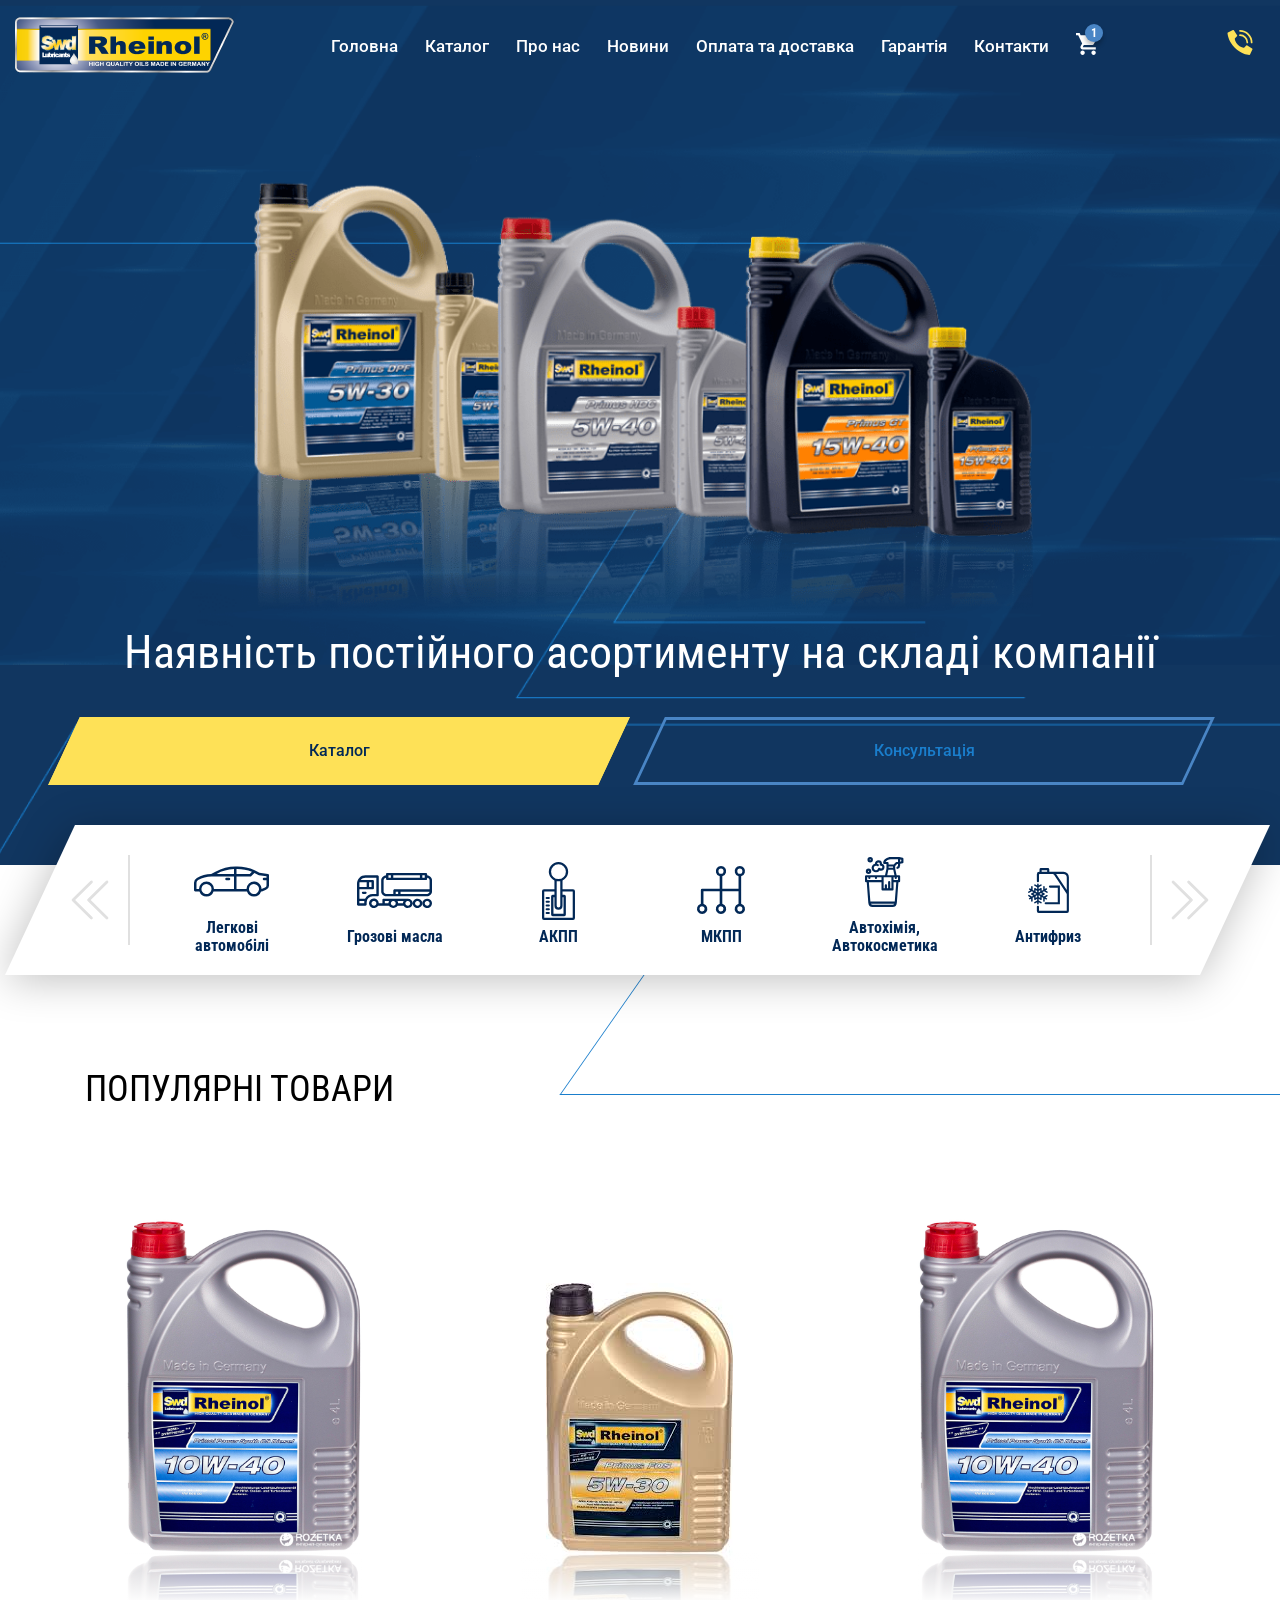
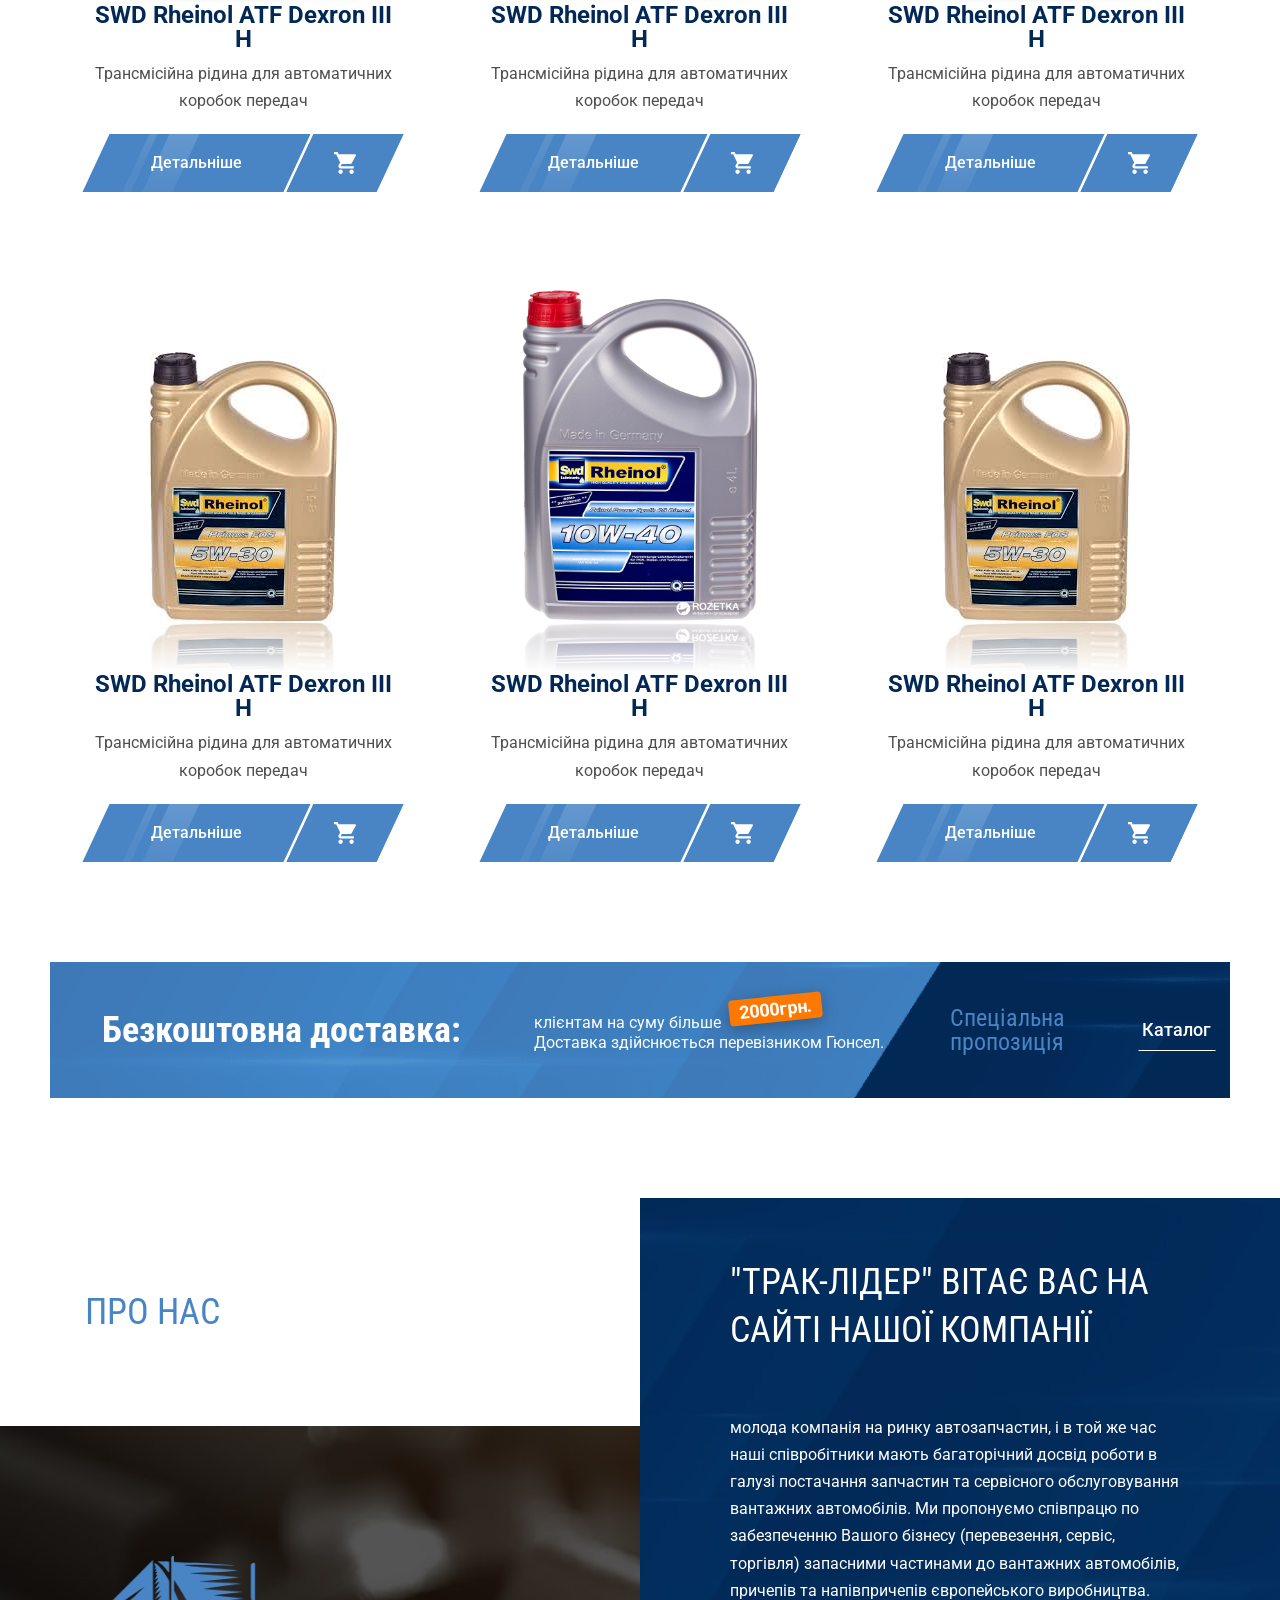
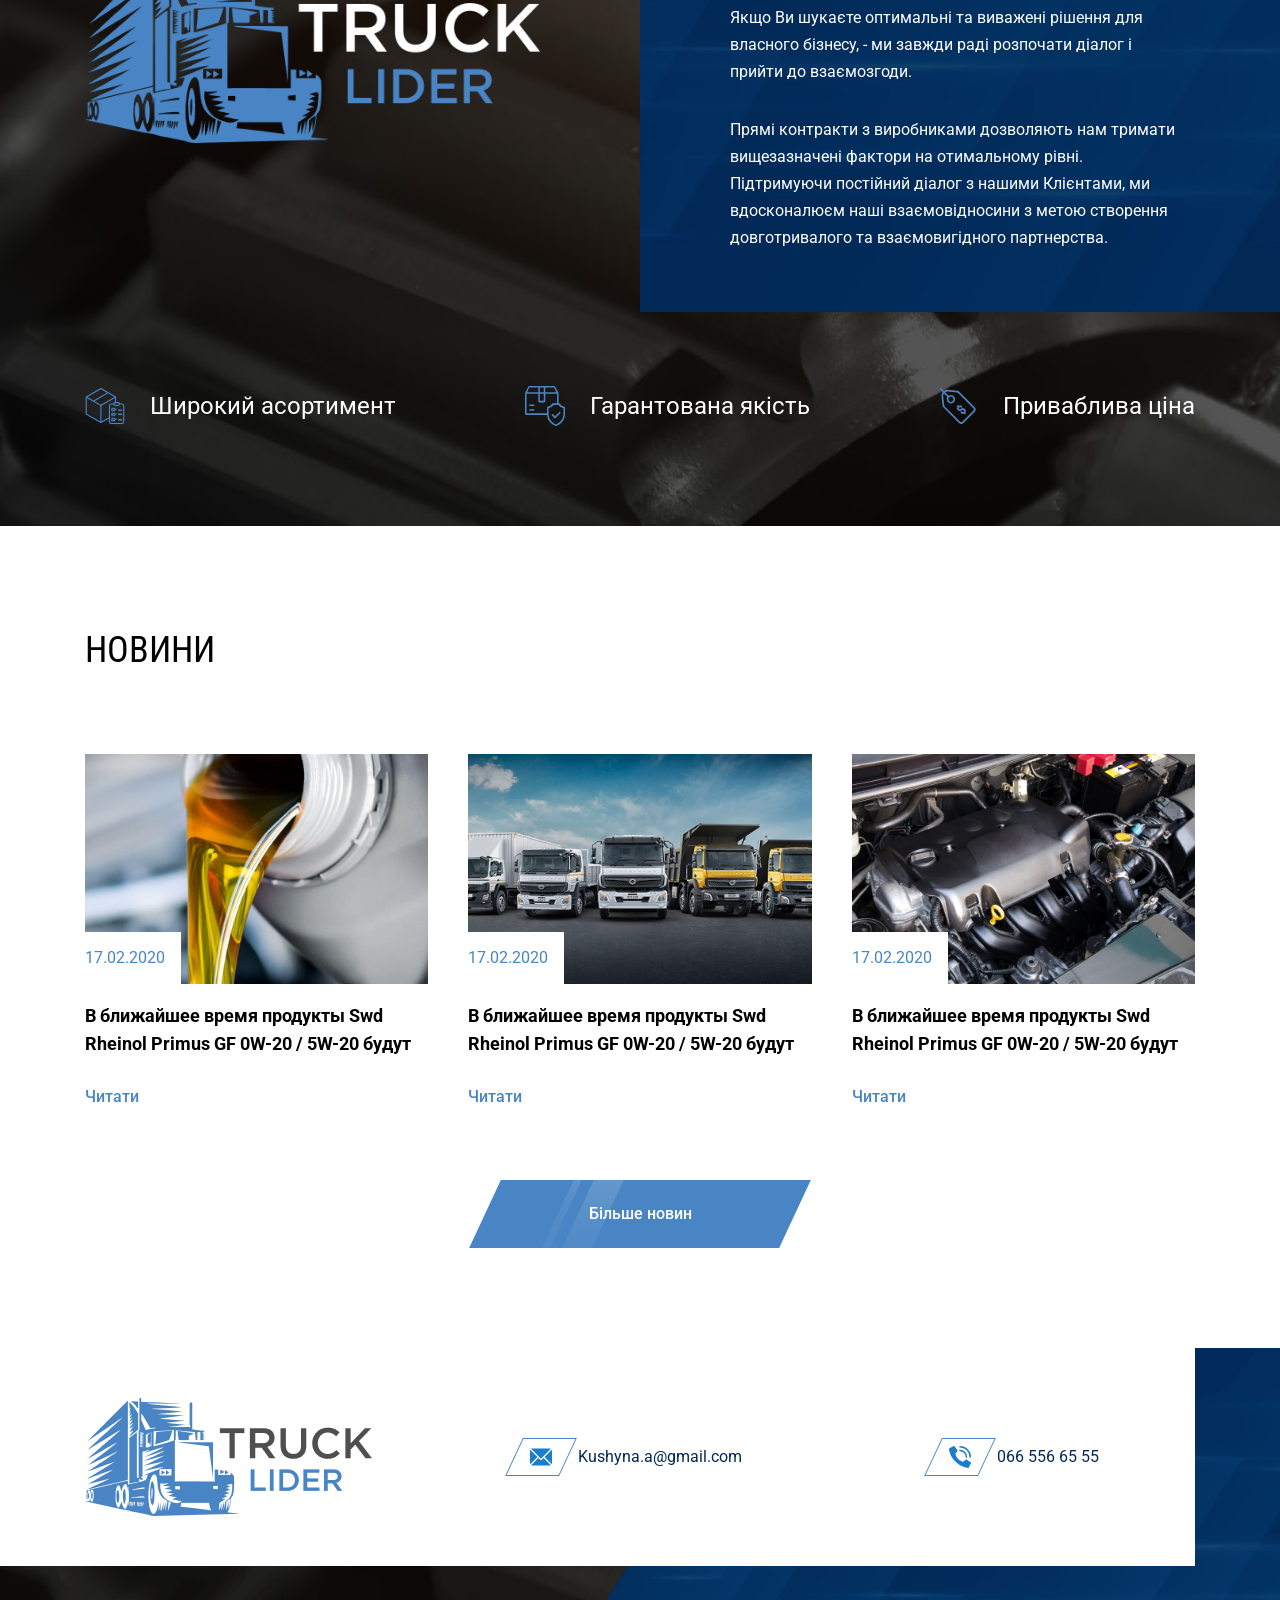
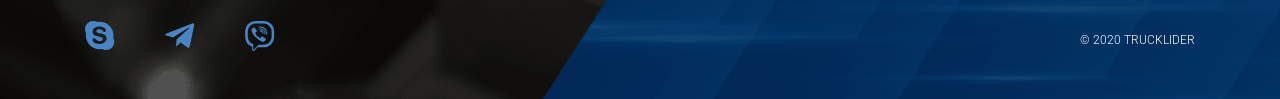
==== index.html @ 3437a17d "fix" ====
<!DOCTYPE html>
<html lang="en">

<!-- Start head -->
<head>
    <meta charset="utf-8" />
    <title>Front-end</title>

    <!-- SEO meta tags -->
    <!-- <meta property="og:url" content="url" />
        <meta property="og:type" content="website" />
        <meta property="og:title" content="title" />
        <meta property="og:description" content="description"/>
        <meta property="og:image" content="url" />
        <meta property="og:site_name" content="title" />
        <meta name="twitter:card" content=summary />
        <meta name="twitter:description" content="description"/>
        <meta name="twitter:title" content="title" /> -->
    <!--End SEO meta tags -->

    <meta http-equiv="X-UA-Compatible" content="IE=edge" />
    <meta name="viewport" content="width=device-width, initial-scale=1, maximum-scale=1" />

    <!-- Template Basic Images Start -->
    <link rel="icon" href="img/favicon2x-min.png" />
    <link rel="favicon2x" sizes="32x32" href="img/favicon2x-min.png" />
    <!-- Template Basic Images End -->

    <!-- Custom Browsers Color Start -->
    <meta name="theme-color" content="#000" />
    <!-- Custom Browsers Color End -->


    <style>
        body {
            opacity: 0;
        }

        .modal {
            opacity: 0;
        }

        .dropdown-menu {
            opacity: 0;
            visibility: hidden;
        }

        .select__list {
            visibility: hidden;
            opacity: 0;
        }

        @media screen and (max-width: 991px) {

            .header nav {
                transform: translate3d(100%, 0, 0);
                visibility: hidden;
            }

            /*header mega menu */
            .header.header-mega-menu nav {
                transform: translate3d(100%, 0, 0);
                visibility: hidden;
            }
        }
    </style>
<link href="main.css" rel="stylesheet"></head><!-- End head -->

<!-- Body Modifications -->
<!-- fixed header: header position: fixed -->

<body class="">
    <!-- Start home modal -->
    <!-- Class notation: "modal-event-js" class will listen to document.dispatchEvent -->
    <div id="modal-cart" class="modal ">
        <div class="modal__window">
            <span class="modal__cross modal-close-js">
                <svg><use xlink:href="#icon-x"></use></svg>
            </span>
    
            <div class="modal__content">
                <div class="cart">
                    <div class="cart__products">
                        <div class="cart__product">
                            <a href="##" class="remove">
                                <svg>
                                    <use xlink:href="#icon-x"></use>
                                </svg>
                            </a>
                
                            <div class="image">
                                <img src="img/product-1.jpg" alt="product-1">
                            </div>
                
                            <div class="info">
                                <div class="title">SWD Rheinol ATF Dexron II D <br>1л</div>
                                <div class="numbers">
                                    <div class="price skew skew--more"><span>300 грн</span></div>
                
                                    <div class="count">
                                        <a class="minus skew skew--more"><span>&ndash;</span></a>
                                        <div class="current skew skew--more"><span>1</span></div>
                                        <a class="plus skew skew--more"><span>+</span></a>
                                    </div>
                                </div>
                            </div>
                
                            <div class="total">
                                <span class="total-title">Сума</span>
                                <span class="total-number">300 грн</span>
                            </div>
                        </div>
                        <div class="cart__product">
                            <a href="##" class="remove">
                                <svg>
                                    <use xlink:href="#icon-x"></use>
                                </svg>
                            </a>
                
                            <div class="image">
                                <img src="img/product-2.jpeg" alt="product-1">
                            </div>
                
                            <div class="info">
                                <div class="title">SWD Rheinol ATF Dexron II D</div>
                                <div class="numbers">
                                    <div class="price skew skew--more"><span>300 грн</span></div>
                
                                    <div class="count">
                                        <a class="minus skew skew--more"><span>&ndash;</span></a>
                                        <div class="current skew skew--more"><span>50</span></div>
                                        <a class="plus skew skew--more"><span>+</span></a>
                                    </div>
                                </div>
                            </div>
                
                            <div class="total">
                                <span class="total-title">Сума</span>
                                <span class="total-number">15 000 грн</span>
                            </div>
                        </div>
                    </div>
                </div>
            </div>
    
            <div class="actions">
                <button type="button" class="btn btn--medium btn--empty modal-close-js">
                    <span>Продовжити покупки</span>
                </button>
                <a href="#" class="btn btn--medium btn--lines"><span>Оформити замовлення</span></a>
            </div>
        </div>
    </div>
    
    <!-- Trigger example -->
    
    
    <!-- Open without trigger example -->
    <!--<script>-->
    <!--	var submitBtn = document.querySelector('.checkout button');-->
    
    <!--	submitBtn && submitBtn.addEventListener('click', function() {-->
    <!--		document.dispatchEvent(new Event('modal-open#modal-id'));-->
    <!--	});-->
    <!--</script>-->
    
    <!-- Open without trigger example -->
    <!--<script>-->
    <!--	var checkoutForm = document.querySelector('#checkout-form');-->
    
    <!--	checkoutForm && checkoutForm.addEventListener('submit', function(event) {-->
    <!--		event.preventDefault();-->
    <!--		document.dispatchEvent(new Event('modal-open#modal-id'));-->
    <!--	});-->
    <!--</script>-->
    <!-- End home modal -->

    <!-- Start home modal -->
    <!-- Check modal.hbs file -->
    <div id="modal-consulting" class="modal modal--form">
        <div class="modal__window">
            <span class="modal__cross modal-close-js">
                <svg><use xlink:href="#icon-x"></use></svg>
            </span>
    
            <div class="modal__content">
                <form action="" class="form">
                    <div class="row m-b-5">
                        <div class="col-md-6 col-sm-12">
                            <label class="form-group  form-group--required">
                                <span class="label">
                                    <span class="label-text">Ім’я та прізвище</span>
                                </span>
                                <input id="input-name" type="text" name="name" required>
                            </label>
                        </div>
                        <div class="col-md-6 col-sm-12">
                            <label class="form-group  form-group--required">
                                <span class="label">
                                    <span class="label-text">Телефон</span>
                                </span>
                                <input id="input-phone" type="text" name="phone" required>
                            </label>
                        </div>
                    </div>
                    <div class="actions">
                        <button type="submit" class="btn btn--lines btn--small"><span>Надіслати</span></button>
                    </div>
                </form>
            </div>
        </div>
    </div>
    <!-- End home modal -->

    <!-- Start site wrapper -->
    <div class="site-wrapper">

        <!-- Start header -->
        <header class="header ">
            <div class="container container--big">
                <div class="header__row">
                    <a href="sitemap.html" class="logo">
                        <img src="img/logo.png" alt="">
                    </a>
                    <menu>
                        <nav style="background-image: url(img/header-bg-min.png);">
                            <ul>
                                <li>
                                    <a href="#introduction">Головна</a>
                                </li>
                                <li>
                                    <a href="catalog.html">Каталог</a>
                                </li>
                                <li>
                                    <a href="about.html">Про нас</a>
                                </li>
                                <li>
                                    <a href="news">Новини</a>
                                </li>
                                <li>
                                    <a href="delivery.html">Оплата та доставка</a>
                                </li>
                                <li>
                                    <a href="guarantee.html">Гарантія</a>
                                </li>
                                <li>
                                    <a href="contact.html">Контакти</a>
                                </li>
        
                                <li class="goods-basket-wrap">
                                    <a href="#modal-cart" class="modal-open-js">
                                        <div class="goods-basket">
                                            <svg>
                                                <use xlink:href="#icon-basket"></use>
                                            </svg>
                                            <span>1</span>
                                        </div>
                                    </a>
                                </li>
        
                                <li class="header-call hide-pc">
                                    <a href="tel:+380676712131">
                                        <svg>
                                            <use xlink:href="#icon-phone"></use>
                                        </svg>
                                        <span>
                                            067 671 21 31
                                        </span>
                                    </a>
                                </li>
                            </ul>
                        </nav>
                    </menu>
        
                    <div class="header-controls">
                        <div class="goods-basket">
                            <a href="#modal-cart" class="hide-pc modal-open-js">
                                <svg>
                                    <use xlink:href="#icon-basket"></use>
                                </svg>
                                <span>1</span>
                            </a>
                        </div>
                        <div class="header-call">
                            <a href="tel:+380676712131">
                                <svg>
                                    <use xlink:href="#icon-phone"></use>
                                </svg>
                                <span>
                                    067 671 21 31
                                </span>
                            </a>
                        </div>
                        <div class="burger hidden-on-desktop">
                            <span>&nbsp;</span>
                            <span>&nbsp;</span>
                            <span>&nbsp;</span>
                        </div>
                    </div>
                </div>
            </div>
        </header>
        <!-- End header -->

        <!--Start page-->
        <div class="page-wrapper page-home">

            <!-- Start introduction -->
            <!-- Start introduction section -->
            <section class="section introduction ">
                <div class="introduction__bg">
                    <img class="intro-effects intro-effects-1" src="img/intro-effect-layеr-1-min.png"
                        alt="">
                    <img class="intro-effects intro-effects-2" src="img/intro-effect-layеr-2-min.png"
                        alt="">
                    <video width="100%" height="100%" autoplay loop muted>
                        <source src="img/intro-v-3.mp4" type="video/mp4">
                        Your browser does not support the video tag.
                    </video>
                </div>
                <div class="container container--big">
            
                    <div class="introduction-inner">
                        <div class="introduction__descr">
                            <h1 class="title">
                                Наявність постійного асортименту на складі компанії
                            </h1>
                            <div class="introduction__action">
                                <a href="#" class="btn btn--cta">
                                    <span>
                                        Каталог
                                    </span>
                                </a>
            
                                <a href="#modal-consulting" class="btn btn--empty modal-open-js">
                                    <span>
                                        Консультація
                                    </span>
                                </a>
                            </div>
                        </div>
            
                        <div class="introduction__picture">
                            <img src="img/intro-goods-min.png" alt="">
                        </div>
                    </div>
                </div>
            </section>
            <!-- End introduction section -->
            <!-- End introduction -->

            <!-- Start catalog -->
            <section class="home-catalog">
                <div class="slider-category-wrap">
                    <div class="slider-prev">
                        <svg>
                            <use xlink:href="#icon-slider-arrow-prev"></use>
                        </svg>
                    </div>
                    <div class="slider-category">
                        <div  class="slider-category-item">
                        <a href="#">
                            <svg>
                                <use xlink:href="#icon-catalog-car"></use>
                            </svg>
                        
                            <p>
                                Легкові автомобілі
                            </p>
                        </a>
                        </div>
                        <div  class="slider-category-item">
                        <a href="#">
                            <svg>
                                <use xlink:href="#icon-catalog-truck"></use>
                            </svg>
                        
                            <p>
                                Грозові масла
                            </p>
                        </a>
                        </div>
                        <div  class="slider-category-item">
                        <a href="#">
                            <svg>
                                <use xlink:href="#icon-catalog-automatic-transmission"></use>
                            </svg>
                        
                            <p>
                                АКПП
                            </p>
                        </a>
                        </div>
                       
                        <div  class="slider-category-item">
                        <a href="#">
                            <svg>
                                <use xlink:href="#icon-catalog-manual-transmission"></use>
                            </svg>
                        
                            <p>
                                МКПП
                            </p>
                        </a>
                        </div>
                        <div  class="slider-category-item">
                        <a href="#">
                            <svg>
                                <use xlink:href="#icon-catalog-chemicals"></use>
                            </svg>
                        
                            <p>
                                Автохімія, Автокосметика 
                            </p>
                        </a>
                        </div>
                        <div  class="slider-category-item">
                        <a href="#">
                            <svg>
                                <use xlink:href="#icon-catalog-antifreeze"></use>
                            </svg>
                        
                            <p>
                                Антифриз
                            </p>
                        </a>
                        </div>
                        <div  class="slider-category-item">
                        <a href="#">
                            <svg>
                                <use xlink:href="#icon-catalog-brake-fluid"></use>
                            </svg>
                        
                            <p>
                                Тормозна рідина
                            </p>
                        </a>
                        </div>
                        <div  class="slider-category-item">
                        <a href="#">
                            <svg>
                                <use xlink:href="#icon-catalog-lubricating-grease"></use>
                            </svg>
                        
                            <p>
                                Пластичні смазки
                            </p>
                        </a>
                        </div>
            
                        <div  class="slider-category-item">
                        <a href="#">
                            <svg>
                                <use xlink:href="#icon-catalog-2x-engin"></use>
                            </svg>
                        
                            <p>
                                Для 2х тактних двигунів
                            </p>
                        </a>
                        </div>
                        <div  class="slider-category-item">
                        <a href="#">
                            <svg>
                                <use xlink:href="#icon-catalog-4x-engin"></use>
                            </svg>
                        
                            <p>
                                Для 4х тактних двигунів 
                            </p>
                        </a>
                        </div>
                        <div  class="slider-category-item">
                        <a href="#">
                            <svg>
                                <use xlink:href="#icon-catalog-tractor"></use>
                            </svg>
                        
                            <p>
                                Для с/г техніки
                            </p>
                        </a>
                        </div>
                    </div>
                    <div class="slider-next">
                        <svg>
                            <use xlink:href="#icon-slider-arrow-next"></use>
                        </svg>
                    </div>
                </div>
            </section>            <!-- End catalog -->

            <!-- Start home products -->
            <section class="section--products">
                <div class="container">
                    <h2 class="section-title fadeInDown animated">Популярні товари</h2>
            
                    <div class="products">
                        <div class="item fadeInUp animated"><div class="product ">
                <div class="product-img">
                    <img src="img/product-1.jpg" alt="SWD Rheinol ATF Dexron III H">
                    <img class="mirror" src="img/product-1.jpg" alt="Mirror SWD Rheinol ATF Dexron III H">
                </div>
            
                <div class="product-content">
                    <!-- Title and description -->
                    <div class="product-info">
                        <h3 class="product-title">SWD Rheinol ATF Dexron III H</h3>
                        <p class="product-description">Трансмісійна рідина для автоматичних коробок передач</p>
                    </div>
            
                    <!-- To card and details page -->
                    <div class="product-actions">
                        <a class="btn btn--medium btn--lines"><span>Детальніше</span></a>
                        <a class="btn btn--medium btn--icon"><svg><use xlink:href="#icon-basket"></use></svg></a>
                    </div>
                </div>
            </div></div>
                        <div class="item fadeInUp animated"><div class="product ">
                <div class="product-img">
                    <img src="img/product-2.jpeg" alt="SWD Rheinol ATF Dexron III H">
                    <img class="mirror" src="img/product-2.jpeg" alt="Mirror SWD Rheinol ATF Dexron III H">
                </div>
            
                <div class="product-content">
                    <!-- Title and description -->
                    <div class="product-info">
                        <h3 class="product-title">SWD Rheinol ATF Dexron III H</h3>
                        <p class="product-description">Трансмісійна рідина для автоматичних коробок передач</p>
                    </div>
            
                    <!-- To card and details page -->
                    <div class="product-actions">
                        <a class="btn btn--medium btn--lines"><span>Детальніше</span></a>
                        <a class="btn btn--medium btn--icon"><svg><use xlink:href="#icon-basket"></use></svg></a>
                    </div>
                </div>
            </div></div>
                        <div class="item fadeInUp animated"><div class="product ">
                <div class="product-img">
                    <img src="img/product-1.jpg" alt="SWD Rheinol ATF Dexron III H">
                    <img class="mirror" src="img/product-1.jpg" alt="Mirror SWD Rheinol ATF Dexron III H">
                </div>
            
                <div class="product-content">
                    <!-- Title and description -->
                    <div class="product-info">
                        <h3 class="product-title">SWD Rheinol ATF Dexron III H</h3>
                        <p class="product-description">Трансмісійна рідина для автоматичних коробок передач</p>
                    </div>
            
                    <!-- To card and details page -->
                    <div class="product-actions">
                        <a class="btn btn--medium btn--lines"><span>Детальніше</span></a>
                        <a class="btn btn--medium btn--icon"><svg><use xlink:href="#icon-basket"></use></svg></a>
                    </div>
                </div>
            </div></div>
                        <div class="item fadeInUp animated"><div class="product ">
                <div class="product-img">
                    <img src="img/product-2.jpeg" alt="SWD Rheinol ATF Dexron III H">
                    <img class="mirror" src="img/product-2.jpeg" alt="Mirror SWD Rheinol ATF Dexron III H">
                </div>
            
                <div class="product-content">
                    <!-- Title and description -->
                    <div class="product-info">
                        <h3 class="product-title">SWD Rheinol ATF Dexron III H</h3>
                        <p class="product-description">Трансмісійна рідина для автоматичних коробок передач</p>
                    </div>
            
                    <!-- To card and details page -->
                    <div class="product-actions">
                        <a class="btn btn--medium btn--lines"><span>Детальніше</span></a>
                        <a class="btn btn--medium btn--icon"><svg><use xlink:href="#icon-basket"></use></svg></a>
                    </div>
                </div>
            </div></div>
                        <div class="item fadeInUp animated"><div class="product ">
                <div class="product-img">
                    <img src="img/product-1.jpg" alt="SWD Rheinol ATF Dexron III H">
                    <img class="mirror" src="img/product-1.jpg" alt="Mirror SWD Rheinol ATF Dexron III H">
                </div>
            
                <div class="product-content">
                    <!-- Title and description -->
                    <div class="product-info">
                        <h3 class="product-title">SWD Rheinol ATF Dexron III H</h3>
                        <p class="product-description">Трансмісійна рідина для автоматичних коробок передач</p>
                    </div>
            
                    <!-- To card and details page -->
                    <div class="product-actions">
                        <a class="btn btn--medium btn--lines"><span>Детальніше</span></a>
                        <a class="btn btn--medium btn--icon"><svg><use xlink:href="#icon-basket"></use></svg></a>
                    </div>
                </div>
            </div></div>
                        <div class="item fadeInUp animated"><div class="product ">
                <div class="product-img">
                    <img src="img/product-2.jpeg" alt="SWD Rheinol ATF Dexron III H">
                    <img class="mirror" src="img/product-2.jpeg" alt="Mirror SWD Rheinol ATF Dexron III H">
                </div>
            
                <div class="product-content">
                    <!-- Title and description -->
                    <div class="product-info">
                        <h3 class="product-title">SWD Rheinol ATF Dexron III H</h3>
                        <p class="product-description">Трансмісійна рідина для автоматичних коробок передач</p>
                    </div>
            
                    <!-- To card and details page -->
                    <div class="product-actions">
                        <a class="btn btn--medium btn--lines"><span>Детальніше</span></a>
                        <a class="btn btn--medium btn--icon"><svg><use xlink:href="#icon-basket"></use></svg></a>
                    </div>
                </div>
            </div></div>
                    </div>
                </div>
            </section>
            <!-- End home products -->

            <!-- Start call-to-action -->
            <section class="section--call-to-action section--dark m-100">
                <div class="container--fluid">
                    <div class="call-to-action" style="background-image: url('img/call-to-action-bg.png')">
                        <!-- Title and description -->
                        <div class="call-to-action__description">
                            <h2 class="section-title">Безкоштовна доставка:</h2>
                            <div class="special-offer">
                                клієнтам на суму більше <span class="offer">2000грн.</span><br>
                                Доставка здійснюється перевізником Гюнсел.
                            </div>
                        </div>
            
                        <!-- Actions -->
                        <div class="call-to-action__actions">
                            <span class="special-text">Спеціальна пропозиція</span>
                            <a href="#" class="special-link special-link--desktop">Каталог</a>
                            <a href="#" class="btn btn--dark special-link--mobile"><span>Каталог</span></a>
                        </div>
                    </div>
                </div>
            </section>
            <!-- End call-to-action -->

            <!-- Start about -->
            <section class="section--about section--dark">
                <div class="container">
                    <h2 class="section-title section-title--about fadeInDown animated">Про нас</h2>
            
                    <!-- Description -->
                    <div class="about-description fadeInRight animated">
                        <img class="about-description__bg" src="img/about-description-bg.jpg"
                             alt="About description bg">
            
                        <div class="about-description__info">
                            <h2 class="section-title">"ТРАК-ЛІДЕР" ВІТАЄ ВАС НА САЙТІ НАШОЇ КОМПАНІЇ</h2>
            
                            <p>
                                молода компанія на ринку автозапчастин, і в той же час наші співробітники мають багаторічний
                                досвід
                                роботи в галузі постачання запчастин та сервісного обслуговування вантажних автомобілів. Ми
                                пропонуємо співпрацю по забезпеченню Вашого бізнесу (перевезення, сервіс, торгівля) запасними
                                частинами до вантажних автомобілів, причепів та напівпричепів європейського виробництва. Якщо Ви
                                шукаєте оптимальні та виважені рішення для власного бізнесу, - ми завжди раді розпочати діалог і
                                прийти до взаємозгоди.
                            </p>
            
                            <p>
                                Прямі контракти з виробниками дозволяють нам тримати вищезазначені фактори на отимальному рівні.
                                Підтримуючи постійний діалог з нашими Клієнтами, ми вдосконалюєм наші взаємовідносини з метою
                                створення довготривалого та взаємовигідного партнерства.
                            </p>
                        </div>
                    </div>
                </div>
            
                <div class="about-advantages" style="background-image: url('img/about-bg.jpg')">
                    <div class="container">
                        <!-- Img -->
                        <img class="about-img fadeInLeft animated"
                             src="img/truck-lider-white.png"
                             srcset="img/truck-lider-white.png 1x, img/truck-lider-white@2x.png 2x"
                             alt="Truck lider">
            
                        <!-- Advantages -->
                        <ul class="advantages-list fadeInUp animated">
                            <li>
                                <svg><use xlink:href="#icon-about-assortment"></use></svg>
                                <span>Широкий асортимент</span>
                            </li>
                            <li>
                                <svg><use xlink:href="#icon-about-guarantee"></use></svg>
                                <span>Гарантована якість</span>
                            </li>
                            <li>
                                <svg><use xlink:href="#icon-about-price"></use></svg>
                                <span>Приваблива ціна</span>
                            </li>
                        </ul>
                    </div>
                </div>
            </section>
            <!-- End about -->

            <!-- Start home news -->
            <section class="section--home-news">
                <div class="container">
                    <h2 class="section-title fadeInDown animated">Новини</h2>
            
                    <div class="news fadeInUp animated">
                        <div class="item"><div class="post">
                <div class="post__img">
                    <a href="#"><img src="img/post-1.png" alt="Post name"></a>
                    <div class="post__date">17.02.2020</div>
                </div>
            
                <h6 class="post__title">
                    В ближайшее время продукты Swd Rheinol Primus GF 0W-20 / 5W-20 будут сняты с производства.
                </h6>
            
                <a class="post__link" href="##"><span>Читати</span><svg><use xlink:href="#icon-arrow-long-right"></use></svg></a>
            </div>
            </div>
                        <div class="item"><div class="post">
                <div class="post__img">
                    <a href="#"><img src="img/post-2.png" alt="Post name"></a>
                    <div class="post__date">17.02.2020</div>
                </div>
            
                <h6 class="post__title">
                    В ближайшее время продукты Swd Rheinol Primus GF 0W-20 / 5W-20 будут сняты с производства.
                </h6>
            
                <a class="post__link" href="##"><span>Читати</span><svg><use xlink:href="#icon-arrow-long-right"></use></svg></a>
            </div>
            </div>
                        <div class="item"><div class="post">
                <div class="post__img">
                    <a href="#"><img src="img/post-3.png" alt="Post name"></a>
                    <div class="post__date">17.02.2020</div>
                </div>
            
                <h6 class="post__title">
                    В ближайшее время продукты Swd Rheinol Primus GF 0W-20 / 5W-20 будут сняты с производства.
                </h6>
            
                <a class="post__link" href="##"><span>Читати</span><svg><use xlink:href="#icon-arrow-long-right"></use></svg></a>
            </div>
            </div>
                    </div>
            
                    <div class="load-more fadeIn animated">
                        <a href="###" class="btn btn--lines"><span>Більше новин</span></a>
                    </div>
                </div>
            </section>
            <!-- End home news -->
        </div>
        <!--End page-->

        <!-- Start footer -->
        <footer class="footer">
            <!-- Footer bg -->
            <div class="footer__bg" style="background-image: url('img/footer-overlay.png')"></div>
        
            <!-- Content -->
            <div class="container">
                <!-- Footer email and phone info -->
                <div class="footer__contacts ">
                    <div class="img">
                        <img src="img/truck-lider-black.png"
                             srcset="img/truck-lider-black.png 1x, img/truck-lider-black@2x.png 2x"
                             alt="Truck lider">
                    </div>
        
                    <div class="links">
                        <div class="email">
                            <a href="mailto:kushyna.a@gmail.com" class="btn btn--empty btn--empty--hover-color btn--icon">
                                <svg>
                                    <use xlink:href="#icon-mail"></use>
                                </svg>
                            </a>
                            <a href="mailto:kushyna.a@gmail.com">
                                <span>Kushyna.a@gmail.com</span>
                            </a>
                        </div>
        
                        <div class="phone">
                            <a href="tel:+380665566555" class="btn btn--empty btn--empty--hover-color btn--icon">
                                <svg>
                                    <use xlink:href="#icon-phone"></use>
                                </svg>
                            </a>
                            <a href="tel:+380665566555">
                                <span>066 556 65 55</span>
                            </a>
                        </div>
                    </div>
                </div>
        
                <!-- Footer bottom social icons and copyright -->
                <div class="footer__social">
                    <ul class="socials">
                        <li><a href="#"><svg><use xlink:href="#icon-social-skype"></use></svg></a></li>
                        <li><a href="#"><svg><use xlink:href="#icon-social-telegram"></use></svg></a></li>
                        <li><a href="#"><svg><use xlink:href="#icon-social-vider"></use></svg></a></li>
                    </ul>
                    <p class="copyright">© 2020 TRUCKLIDER</p>
                </div>
            </div>
        </footer>
        <!-- End footer -->

    </div>
    <!-- End site wrapper -->
<script type="text/javascript" src="bundle.js"></script><script type="text/javascript" src="svgsprite.js"></script></body>

</html>
---- main.css ----
@import url(https://fonts.googleapis.com/css2?family=Roboto:ital,wght@0,300;0,400;0,500;0,700;1,400&display=swap);@import url(https://fonts.googleapis.com/css2?family=Roboto+Condensed:ital,wght@0,400;0,700;1,400&display=swap);a,abbr,acronym,address,applet,article,aside,audio,b,big,blockquote,body,canvas,caption,center,cite,code,dd,del,details,dfn,div,dl,dt,em,embed,fieldset,figcaption,figure,footer,form,h1,h2,h3,h4,h5,h6,header,hgroup,html,i,iframe,img,ins,kbd,label,legend,li,mark,menu,nav,object,ol,output,p,pre,q,ruby,s,samp,section,small,span,strike,strong,sub,summary,sup,table,tbody,td,tfoot,th,thead,time,tr,tt,u,ul,var,video{margin:0;padding:0;border:0;font-size:100%;vertical-align:baseline}:focus{outline:0}article,aside,details,figcaption,figure,footer,header,hgroup,menu,nav,section{display:block}body{line-height:1}ol,ul{list-style:none}blockquote,q{quotes:none}blockquote:after,blockquote:before,q:after,q:before{content:""}input[type=search]::-webkit-search-cancel-button,input[type=search]::-webkit-search-decoration,input[type=search]::-webkit-search-results-button,input[type=search]::-webkit-search-results-decoration{-webkit-appearance:none;-moz-appearance:none}input[type=search]{-webkit-appearance:none;-moz-appearance:none}audio,canvas,video{display:inline-block;*display:inline;*zoom:1;max-width:100%}audio:not([controls]){display:none;height:0}[hidden]{display:none}html{font-size:100%;-webkit-text-size-adjust:100%;-ms-text-size-adjust:100%}a:focus{outline:thin dotted}a:active,a:hover{outline:0}img{border:0;-ms-interpolation-mode:bicubic}figure,form{margin:0}fieldset{border:1px solid silver;margin:0 2px;padding:.35em .625em .75em}legend{border:0;padding:0;white-space:normal;*margin-left:-7px}button,input,select,textarea{font-size:100%;margin:0;vertical-align:baseline;*vertical-align:middle}button,input{line-height:normal}button,select{text-transform:none}button,html input[type=button],input[type=reset],input[type=submit]{-webkit-appearance:button;cursor:pointer;*overflow:visible}button[disabled],html input[disabled]{cursor:default}input[type=checkbox],input[type=radio]{-webkit-box-sizing:border-box;box-sizing:border-box;padding:0;*height:13px;*width:13px}input[type=search]{-webkit-appearance:textfield;-webkit-box-sizing:content-box;box-sizing:content-box}input[type=search]::-webkit-search-cancel-button,input[type=search]::-webkit-search-decoration{-webkit-appearance:none}button::-moz-focus-inner,input::-moz-focus-inner{border:0;padding:0}textarea{overflow:auto;vertical-align:top}table{border-spacing:0}button,html,input,select,textarea{color:#222}::-moz-selection{background:#b3d4fc;text-shadow:none}::selection{background:#b3d4fc;text-shadow:none}img{vertical-align:middle}fieldset{border:0;margin:0;padding:0}textarea{resize:vertical}.chromeframe{margin:.2em 0;background:#ccc;color:#000;padding:.2em 0}/*!
 * animate.css -http://daneden.me/animate
 * Version - 3.7.0
 * Licensed under the MIT license - http://opensource.org/licenses/MIT
 *
 * Copyright (c) 2018 Daniel Eden
 */@-webkit-keyframes bounce{0%,20%,53%,80%,to{-webkit-animation-timing-function:cubic-bezier(.215,.61,.355,1);animation-timing-function:cubic-bezier(.215,.61,.355,1);-webkit-transform:translateZ(0);transform:translateZ(0)}40%,43%{-webkit-animation-timing-function:cubic-bezier(.755,.05,.855,.06);animation-timing-function:cubic-bezier(.755,.05,.855,.06);-webkit-transform:translate3d(0,-30px,0);transform:translate3d(0,-30px,0)}70%{-webkit-animation-timing-function:cubic-bezier(.755,.05,.855,.06);animation-timing-function:cubic-bezier(.755,.05,.855,.06);-webkit-transform:translate3d(0,-15px,0);transform:translate3d(0,-15px,0)}90%{-webkit-transform:translate3d(0,-4px,0);transform:translate3d(0,-4px,0)}}@keyframes bounce{0%,20%,53%,80%,to{-webkit-animation-timing-function:cubic-bezier(.215,.61,.355,1);animation-timing-function:cubic-bezier(.215,.61,.355,1);-webkit-transform:translateZ(0);transform:translateZ(0)}40%,43%{-webkit-animation-timing-function:cubic-bezier(.755,.05,.855,.06);animation-timing-function:cubic-bezier(.755,.05,.855,.06);-webkit-transform:translate3d(0,-30px,0);transform:translate3d(0,-30px,0)}70%{-webkit-animation-timing-function:cubic-bezier(.755,.05,.855,.06);animation-timing-function:cubic-bezier(.755,.05,.855,.06);-webkit-transform:translate3d(0,-15px,0);transform:translate3d(0,-15px,0)}90%{-webkit-transform:translate3d(0,-4px,0);transform:translate3d(0,-4px,0)}}.bounce{-webkit-animation-name:bounce;animation-name:bounce;-webkit-transform-origin:center bottom;transform-origin:center bottom}@-webkit-keyframes flash{0%,50%,to{opacity:1}25%,75%{opacity:0}}@keyframes flash{0%,50%,to{opacity:1}25%,75%{opacity:0}}.flash{-webkit-animation-name:flash;animation-name:flash}@-webkit-keyframes pulse{0%{-webkit-transform:scaleX(1);transform:scaleX(1)}50%{-webkit-transform:scale3d(1.05,1.05,1.05);transform:scale3d(1.05,1.05,1.05)}to{-webkit-transform:scaleX(1);transform:scaleX(1)}}@keyframes pulse{0%{-webkit-transform:scaleX(1);transform:scaleX(1)}50%{-webkit-transform:scale3d(1.05,1.05,1.05);transform:scale3d(1.05,1.05,1.05)}to{-webkit-transform:scaleX(1);transform:scaleX(1)}}.pulse{-webkit-animation-name:pulse;animation-name:pulse}@-webkit-keyframes rubberBand{0%{-webkit-transform:scaleX(1);transform:scaleX(1)}30%{-webkit-transform:scale3d(1.25,.75,1);transform:scale3d(1.25,.75,1)}40%{-webkit-transform:scale3d(.75,1.25,1);transform:scale3d(.75,1.25,1)}50%{-webkit-transform:scale3d(1.15,.85,1);transform:scale3d(1.15,.85,1)}65%{-webkit-transform:scale3d(.95,1.05,1);transform:scale3d(.95,1.05,1)}75%{-webkit-transform:scale3d(1.05,.95,1);transform:scale3d(1.05,.95,1)}to{-webkit-transform:scaleX(1);transform:scaleX(1)}}@keyframes rubberBand{0%{-webkit-transform:scaleX(1);transform:scaleX(1)}30%{-webkit-transform:scale3d(1.25,.75,1);transform:scale3d(1.25,.75,1)}40%{-webkit-transform:scale3d(.75,1.25,1);transform:scale3d(.75,1.25,1)}50%{-webkit-transform:scale3d(1.15,.85,1);transform:scale3d(1.15,.85,1)}65%{-webkit-transform:scale3d(.95,1.05,1);transform:scale3d(.95,1.05,1)}75%{-webkit-transform:scale3d(1.05,.95,1);transform:scale3d(1.05,.95,1)}to{-webkit-transform:scaleX(1);transform:scaleX(1)}}.rubberBand{-webkit-animation-name:rubberBand;animation-name:rubberBand}@-webkit-keyframes shake{0%,to{-webkit-transform:translateZ(0);transform:translateZ(0)}10%,30%,50%,70%,90%{-webkit-transform:translate3d(-10px,0,0);transform:translate3d(-10px,0,0)}20%,40%,60%,80%{-webkit-transform:translate3d(10px,0,0);transform:translate3d(10px,0,0)}}@keyframes shake{0%,to{-webkit-transform:translateZ(0);transform:translateZ(0)}10%,30%,50%,70%,90%{-webkit-transform:translate3d(-10px,0,0);transform:translate3d(-10px,0,0)}20%,40%,60%,80%{-webkit-transform:translate3d(10px,0,0);transform:translate3d(10px,0,0)}}.shake{-webkit-animation-name:shake;animation-name:shake}@-webkit-keyframes headShake{0%{-webkit-transform:translateX(0);transform:translateX(0)}6.5%{-webkit-transform:translateX(-6px) rotateY(-9deg);transform:translateX(-6px) rotateY(-9deg)}18.5%{-webkit-transform:translateX(5px) rotateY(7deg);transform:translateX(5px) rotateY(7deg)}31.5%{-webkit-transform:translateX(-3px) rotateY(-5deg);transform:translateX(-3px) rotateY(-5deg)}43.5%{-webkit-transform:translateX(2px) rotateY(3deg);transform:translateX(2px) rotateY(3deg)}50%{-webkit-transform:translateX(0);transform:translateX(0)}}@keyframes headShake{0%{-webkit-transform:translateX(0);transform:translateX(0)}6.5%{-webkit-transform:translateX(-6px) rotateY(-9deg);transform:translateX(-6px) rotateY(-9deg)}18.5%{-webkit-transform:translateX(5px) rotateY(7deg);transform:translateX(5px) rotateY(7deg)}31.5%{-webkit-transform:translateX(-3px) rotateY(-5deg);transform:translateX(-3px) rotateY(-5deg)}43.5%{-webkit-transform:translateX(2px) rotateY(3deg);transform:translateX(2px) rotateY(3deg)}50%{-webkit-transform:translateX(0);transform:translateX(0)}}.headShake{-webkit-animation-timing-function:ease-in-out;animation-timing-function:ease-in-out;-webkit-animation-name:headShake;animation-name:headShake}@-webkit-keyframes swing{20%{-webkit-transform:rotate(15deg);transform:rotate(15deg)}40%{-webkit-transform:rotate(-10deg);transform:rotate(-10deg)}60%{-webkit-transform:rotate(5deg);transform:rotate(5deg)}80%{-webkit-transform:rotate(-5deg);transform:rotate(-5deg)}to{-webkit-transform:rotate(0deg);transform:rotate(0deg)}}@keyframes swing{20%{-webkit-transform:rotate(15deg);transform:rotate(15deg)}40%{-webkit-transform:rotate(-10deg);transform:rotate(-10deg)}60%{-webkit-transform:rotate(5deg);transform:rotate(5deg)}80%{-webkit-transform:rotate(-5deg);transform:rotate(-5deg)}to{-webkit-transform:rotate(0deg);transform:rotate(0deg)}}.swing{-webkit-transform-origin:top center;transform-origin:top center;-webkit-animation-name:swing;animation-name:swing}@-webkit-keyframes tada{0%{-webkit-transform:scaleX(1);transform:scaleX(1)}10%,20%{-webkit-transform:scale3d(.9,.9,.9) rotate(-3deg);transform:scale3d(.9,.9,.9) rotate(-3deg)}30%,50%,70%,90%{-webkit-transform:scale3d(1.1,1.1,1.1) rotate(3deg);transform:scale3d(1.1,1.1,1.1) rotate(3deg)}40%,60%,80%{-webkit-transform:scale3d(1.1,1.1,1.1) rotate(-3deg);transform:scale3d(1.1,1.1,1.1) rotate(-3deg)}to{-webkit-transform:scaleX(1);transform:scaleX(1)}}@keyframes tada{0%{-webkit-transform:scaleX(1);transform:scaleX(1)}10%,20%{-webkit-transform:scale3d(.9,.9,.9) rotate(-3deg);transform:scale3d(.9,.9,.9) rotate(-3deg)}30%,50%,70%,90%{-webkit-transform:scale3d(1.1,1.1,1.1) rotate(3deg);transform:scale3d(1.1,1.1,1.1) rotate(3deg)}40%,60%,80%{-webkit-transform:scale3d(1.1,1.1,1.1) rotate(-3deg);transform:scale3d(1.1,1.1,1.1) rotate(-3deg)}to{-webkit-transform:scaleX(1);transform:scaleX(1)}}.tada{-webkit-animation-name:tada;animation-name:tada}@-webkit-keyframes wobble{0%{-webkit-transform:translateZ(0);transform:translateZ(0)}15%{-webkit-transform:translate3d(-25%,0,0) rotate(-5deg);transform:translate3d(-25%,0,0) rotate(-5deg)}30%{-webkit-transform:translate3d(20%,0,0) rotate(3deg);transform:translate3d(20%,0,0) rotate(3deg)}45%{-webkit-transform:translate3d(-15%,0,0) rotate(-3deg);transform:translate3d(-15%,0,0) rotate(-3deg)}60%{-webkit-transform:translate3d(10%,0,0) rotate(2deg);transform:translate3d(10%,0,0) rotate(2deg)}75%{-webkit-transform:translate3d(-5%,0,0) rotate(-1deg);transform:translate3d(-5%,0,0) rotate(-1deg)}to{-webkit-transform:translateZ(0);transform:translateZ(0)}}@keyframes wobble{0%{-webkit-transform:translateZ(0);transform:translateZ(0)}15%{-webkit-transform:translate3d(-25%,0,0) rotate(-5deg);transform:translate3d(-25%,0,0) rotate(-5deg)}30%{-webkit-transform:translate3d(20%,0,0) rotate(3deg);transform:translate3d(20%,0,0) rotate(3deg)}45%{-webkit-transform:translate3d(-15%,0,0) rotate(-3deg);transform:translate3d(-15%,0,0) rotate(-3deg)}60%{-webkit-transform:translate3d(10%,0,0) rotate(2deg);transform:translate3d(10%,0,0) rotate(2deg)}75%{-webkit-transform:translate3d(-5%,0,0) rotate(-1deg);transform:translate3d(-5%,0,0) rotate(-1deg)}to{-webkit-transform:translateZ(0);transform:translateZ(0)}}.wobble{-webkit-animation-name:wobble;animation-name:wobble}@-webkit-keyframes jello{0%,11.1%,to{-webkit-transform:translateZ(0);transform:translateZ(0)}22.2%{-webkit-transform:skewX(-12.5deg) skewY(-12.5deg);transform:skewX(-12.5deg) skewY(-12.5deg)}33.3%{-webkit-transform:skewX(6.25deg) skewY(6.25deg);transform:skewX(6.25deg) skewY(6.25deg)}44.4%{-webkit-transform:skewX(-3.125deg) skewY(-3.125deg);transform:skewX(-3.125deg) skewY(-3.125deg)}55.5%{-webkit-transform:skewX(1.5625deg) skewY(1.5625deg);transform:skewX(1.5625deg) skewY(1.5625deg)}66.6%{-webkit-transform:skewX(-.78125deg) skewY(-.78125deg);transform:skewX(-.78125deg) skewY(-.78125deg)}77.7%{-webkit-transform:skewX(.39063deg) skewY(.39063deg);transform:skewX(.39063deg) skewY(.39063deg)}88.8%{-webkit-transform:skewX(-.19531deg) skewY(-.19531deg);transform:skewX(-.19531deg) skewY(-.19531deg)}}@keyframes jello{0%,11.1%,to{-webkit-transform:translateZ(0);transform:translateZ(0)}22.2%{-webkit-transform:skewX(-12.5deg) skewY(-12.5deg);transform:skewX(-12.5deg) skewY(-12.5deg)}33.3%{-webkit-transform:skewX(6.25deg) skewY(6.25deg);transform:skewX(6.25deg) skewY(6.25deg)}44.4%{-webkit-transform:skewX(-3.125deg) skewY(-3.125deg);transform:skewX(-3.125deg) skewY(-3.125deg)}55.5%{-webkit-transform:skewX(1.5625deg) skewY(1.5625deg);transform:skewX(1.5625deg) skewY(1.5625deg)}66.6%{-webkit-transform:skewX(-.78125deg) skewY(-.78125deg);transform:skewX(-.78125deg) skewY(-.78125deg)}77.7%{-webkit-transform:skewX(.39063deg) skewY(.39063deg);transform:skewX(.39063deg) skewY(.39063deg)}88.8%{-webkit-transform:skewX(-.19531deg) skewY(-.19531deg);transform:skewX(-.19531deg) skewY(-.19531deg)}}.jello{-webkit-animation-name:jello;animation-name:jello;-webkit-transform-origin:center;transform-origin:center}@-webkit-keyframes heartBeat{0%{-webkit-transform:scale(1);transform:scale(1)}14%{-webkit-transform:scale(1.3);transform:scale(1.3)}28%{-webkit-transform:scale(1);transform:scale(1)}42%{-webkit-transform:scale(1.3);transform:scale(1.3)}70%{-webkit-transform:scale(1);transform:scale(1)}}@keyframes heartBeat{0%{-webkit-transform:scale(1);transform:scale(1)}14%{-webkit-transform:scale(1.3);transform:scale(1.3)}28%{-webkit-transform:scale(1);transform:scale(1)}42%{-webkit-transform:scale(1.3);transform:scale(1.3)}70%{-webkit-transform:scale(1);transform:scale(1)}}.heartBeat{-webkit-animation-name:heartBeat;animation-name:heartBeat;-webkit-animation-duration:1.3s;animation-duration:1.3s;-webkit-animation-timing-function:ease-in-out;animation-timing-function:ease-in-out}@-webkit-keyframes bounceIn{0%,20%,40%,60%,80%,to{-webkit-animation-timing-function:cubic-bezier(.215,.61,.355,1);animation-timing-function:cubic-bezier(.215,.61,.355,1)}0%{opacity:0;-webkit-transform:scale3d(.3,.3,.3);transform:scale3d(.3,.3,.3)}20%{-webkit-transform:scale3d(1.1,1.1,1.1);transform:scale3d(1.1,1.1,1.1)}40%{-webkit-transform:scale3d(.9,.9,.9);transform:scale3d(.9,.9,.9)}60%{opacity:1;-webkit-transform:scale3d(1.03,1.03,1.03);transform:scale3d(1.03,1.03,1.03)}80%{-webkit-transform:scale3d(.97,.97,.97);transform:scale3d(.97,.97,.97)}to{opacity:1;-webkit-transform:scaleX(1);transform:scaleX(1)}}@keyframes bounceIn{0%,20%,40%,60%,80%,to{-webkit-animation-timing-function:cubic-bezier(.215,.61,.355,1);animation-timing-function:cubic-bezier(.215,.61,.355,1)}0%{opacity:0;-webkit-transform:scale3d(.3,.3,.3);transform:scale3d(.3,.3,.3)}20%{-webkit-transform:scale3d(1.1,1.1,1.1);transform:scale3d(1.1,1.1,1.1)}40%{-webkit-transform:scale3d(.9,.9,.9);transform:scale3d(.9,.9,.9)}60%{opacity:1;-webkit-transform:scale3d(1.03,1.03,1.03);transform:scale3d(1.03,1.03,1.03)}80%{-webkit-transform:scale3d(.97,.97,.97);transform:scale3d(.97,.97,.97)}to{opacity:1;-webkit-transform:scaleX(1);transform:scaleX(1)}}.bounceIn{-webkit-animation-duration:.75s;animation-duration:.75s;-webkit-animation-name:bounceIn;animation-name:bounceIn}@-webkit-keyframes bounceInDown{0%,60%,75%,90%,to{-webkit-animation-timing-function:cubic-bezier(.215,.61,.355,1);animation-timing-function:cubic-bezier(.215,.61,.355,1)}0%{opacity:0;-webkit-transform:translate3d(0,-3000px,0);transform:translate3d(0,-3000px,0)}60%{opacity:1;-webkit-transform:translate3d(0,25px,0);transform:translate3d(0,25px,0)}75%{-webkit-transform:translate3d(0,-10px,0);transform:translate3d(0,-10px,0)}90%{-webkit-transform:translate3d(0,5px,0);transform:translate3d(0,5px,0)}to{-webkit-transform:translateZ(0);transform:translateZ(0)}}@keyframes bounceInDown{0%,60%,75%,90%,to{-webkit-animation-timing-function:cubic-bezier(.215,.61,.355,1);animation-timing-function:cubic-bezier(.215,.61,.355,1)}0%{opacity:0;-webkit-transform:translate3d(0,-3000px,0);transform:translate3d(0,-3000px,0)}60%{opacity:1;-webkit-transform:translate3d(0,25px,0);transform:translate3d(0,25px,0)}75%{-webkit-transform:translate3d(0,-10px,0);transform:translate3d(0,-10px,0)}90%{-webkit-transform:translate3d(0,5px,0);transform:translate3d(0,5px,0)}to{-webkit-transform:translateZ(0);transform:translateZ(0)}}.bounceInDown{-webkit-animation-name:bounceInDown;animation-name:bounceInDown}@-webkit-keyframes bounceInLeft{0%,60%,75%,90%,to{-webkit-animation-timing-function:cubic-bezier(.215,.61,.355,1);animation-timing-function:cubic-bezier(.215,.61,.355,1)}0%{opacity:0;-webkit-transform:translate3d(-3000px,0,0);transform:translate3d(-3000px,0,0)}60%{opacity:1;-webkit-transform:translate3d(25px,0,0);transform:translate3d(25px,0,0)}75%{-webkit-transform:translate3d(-10px,0,0);transform:translate3d(-10px,0,0)}90%{-webkit-transform:translate3d(5px,0,0);transform:translate3d(5px,0,0)}to{-webkit-transform:translateZ(0);transform:translateZ(0)}}@keyframes bounceInLeft{0%,60%,75%,90%,to{-webkit-animation-timing-function:cubic-bezier(.215,.61,.355,1);animation-timing-function:cubic-bezier(.215,.61,.355,1)}0%{opacity:0;-webkit-transform:translate3d(-3000px,0,0);transform:translate3d(-3000px,0,0)}60%{opacity:1;-webkit-transform:translate3d(25px,0,0);transform:translate3d(25px,0,0)}75%{-webkit-transform:translate3d(-10px,0,0);transform:translate3d(-10px,0,0)}90%{-webkit-transform:translate3d(5px,0,0);transform:translate3d(5px,0,0)}to{-webkit-transform:translateZ(0);transform:translateZ(0)}}.bounceInLeft{-webkit-animation-name:bounceInLeft;animation-name:bounceInLeft}@-webkit-keyframes bounceInRight{0%,60%,75%,90%,to{-webkit-animation-timing-function:cubic-bezier(.215,.61,.355,1);animation-timing-function:cubic-bezier(.215,.61,.355,1)}0%{opacity:0;-webkit-transform:translate3d(3000px,0,0);transform:translate3d(3000px,0,0)}60%{opacity:1;-webkit-transform:translate3d(-25px,0,0);transform:translate3d(-25px,0,0)}75%{-webkit-transform:translate3d(10px,0,0);transform:translate3d(10px,0,0)}90%{-webkit-transform:translate3d(-5px,0,0);transform:translate3d(-5px,0,0)}to{-webkit-transform:translateZ(0);transform:translateZ(0)}}@keyframes bounceInRight{0%,60%,75%,90%,to{-webkit-animation-timing-function:cubic-bezier(.215,.61,.355,1);animation-timing-function:cubic-bezier(.215,.61,.355,1)}0%{opacity:0;-webkit-transform:translate3d(3000px,0,0);transform:translate3d(3000px,0,0)}60%{opacity:1;-webkit-transform:translate3d(-25px,0,0);transform:translate3d(-25px,0,0)}75%{-webkit-transform:translate3d(10px,0,0);transform:translate3d(10px,0,0)}90%{-webkit-transform:translate3d(-5px,0,0);transform:translate3d(-5px,0,0)}to{-webkit-transform:translateZ(0);transform:translateZ(0)}}.bounceInRight{-webkit-animation-name:bounceInRight;animation-name:bounceInRight}@-webkit-keyframes bounceInUp{0%,60%,75%,90%,to{-webkit-animation-timing-function:cubic-bezier(.215,.61,.355,1);animation-timing-function:cubic-bezier(.215,.61,.355,1)}0%{opacity:0;-webkit-transform:translate3d(0,3000px,0);transform:translate3d(0,3000px,0)}60%{opacity:1;-webkit-transform:translate3d(0,-20px,0);transform:translate3d(0,-20px,0)}75%{-webkit-transform:translate3d(0,10px,0);transform:translate3d(0,10px,0)}90%{-webkit-transform:translate3d(0,-5px,0);transform:translate3d(0,-5px,0)}to{-webkit-transform:translateZ(0);transform:translateZ(0)}}@keyframes bounceInUp{0%,60%,75%,90%,to{-webkit-animation-timing-function:cubic-bezier(.215,.61,.355,1);animation-timing-function:cubic-bezier(.215,.61,.355,1)}0%{opacity:0;-webkit-transform:translate3d(0,3000px,0);transform:translate3d(0,3000px,0)}60%{opacity:1;-webkit-transform:translate3d(0,-20px,0);transform:translate3d(0,-20px,0)}75%{-webkit-transform:translate3d(0,10px,0);transform:translate3d(0,10px,0)}90%{-webkit-transform:translate3d(0,-5px,0);transform:translate3d(0,-5px,0)}to{-webkit-transform:translateZ(0);transform:translateZ(0)}}.bounceInUp{-webkit-animation-name:bounceInUp;animation-name:bounceInUp}@-webkit-keyframes bounceOut{20%{-webkit-transform:scale3d(.9,.9,.9);transform:scale3d(.9,.9,.9)}50%,55%{opacity:1;-webkit-transform:scale3d(1.1,1.1,1.1);transform:scale3d(1.1,1.1,1.1)}to{opacity:0;-webkit-transform:scale3d(.3,.3,.3);transform:scale3d(.3,.3,.3)}}@keyframes bounceOut{20%{-webkit-transform:scale3d(.9,.9,.9);transform:scale3d(.9,.9,.9)}50%,55%{opacity:1;-webkit-transform:scale3d(1.1,1.1,1.1);transform:scale3d(1.1,1.1,1.1)}to{opacity:0;-webkit-transform:scale3d(.3,.3,.3);transform:scale3d(.3,.3,.3)}}.bounceOut{-webkit-animation-duration:.75s;animation-duration:.75s;-webkit-animation-name:bounceOut;animation-name:bounceOut}@-webkit-keyframes bounceOutDown{20%{-webkit-transform:translate3d(0,10px,0);transform:translate3d(0,10px,0)}40%,45%{opacity:1;-webkit-transform:translate3d(0,-20px,0);transform:translate3d(0,-20px,0)}to{opacity:0;-webkit-transform:translate3d(0,2000px,0);transform:translate3d(0,2000px,0)}}@keyframes bounceOutDown{20%{-webkit-transform:translate3d(0,10px,0);transform:translate3d(0,10px,0)}40%,45%{opacity:1;-webkit-transform:translate3d(0,-20px,0);transform:translate3d(0,-20px,0)}to{opacity:0;-webkit-transform:translate3d(0,2000px,0);transform:translate3d(0,2000px,0)}}.bounceOutDown{-webkit-animation-name:bounceOutDown;animation-name:bounceOutDown}@-webkit-keyframes bounceOutLeft{20%{opacity:1;-webkit-transform:translate3d(20px,0,0);transform:translate3d(20px,0,0)}to{opacity:0;-webkit-transform:translate3d(-2000px,0,0);transform:translate3d(-2000px,0,0)}}@keyframes bounceOutLeft{20%{opacity:1;-webkit-transform:translate3d(20px,0,0);transform:translate3d(20px,0,0)}to{opacity:0;-webkit-transform:translate3d(-2000px,0,0);transform:translate3d(-2000px,0,0)}}.bounceOutLeft{-webkit-animation-name:bounceOutLeft;animation-name:bounceOutLeft}@-webkit-keyframes bounceOutRight{20%{opacity:1;-webkit-transform:translate3d(-20px,0,0);transform:translate3d(-20px,0,0)}to{opacity:0;-webkit-transform:translate3d(2000px,0,0);transform:translate3d(2000px,0,0)}}@keyframes bounceOutRight{20%{opacity:1;-webkit-transform:translate3d(-20px,0,0);transform:translate3d(-20px,0,0)}to{opacity:0;-webkit-transform:translate3d(2000px,0,0);transform:translate3d(2000px,0,0)}}.bounceOutRight{-webkit-animation-name:bounceOutRight;animation-name:bounceOutRight}@-webkit-keyframes bounceOutUp{20%{-webkit-transform:translate3d(0,-10px,0);transform:translate3d(0,-10px,0)}40%,45%{opacity:1;-webkit-transform:translate3d(0,20px,0);transform:translate3d(0,20px,0)}to{opacity:0;-webkit-transform:translate3d(0,-2000px,0);transform:translate3d(0,-2000px,0)}}@keyframes bounceOutUp{20%{-webkit-transform:translate3d(0,-10px,0);transform:translate3d(0,-10px,0)}40%,45%{opacity:1;-webkit-transform:translate3d(0,20px,0);transform:translate3d(0,20px,0)}to{opacity:0;-webkit-transform:translate3d(0,-2000px,0);transform:translate3d(0,-2000px,0)}}.bounceOutUp{-webkit-animation-name:bounceOutUp;animation-name:bounceOutUp}@-webkit-keyframes fadeIn{0%{opacity:0}to{opacity:1}}@keyframes fadeIn{0%{opacity:0}to{opacity:1}}.fadeIn{-webkit-animation-name:fadeIn;animation-name:fadeIn}@-webkit-keyframes fadeInDown{0%{opacity:0;-webkit-transform:translate3d(0,-100%,0);transform:translate3d(0,-100%,0)}to{opacity:1;-webkit-transform:translateZ(0);transform:translateZ(0)}}@keyframes fadeInDown{0%{opacity:0;-webkit-transform:translate3d(0,-100%,0);transform:translate3d(0,-100%,0)}to{opacity:1;-webkit-transform:translateZ(0);transform:translateZ(0)}}.fadeInDown{-webkit-animation-name:fadeInDown;animation-name:fadeInDown}@-webkit-keyframes fadeInDownBig{0%{opacity:0;-webkit-transform:translate3d(0,-2000px,0);transform:translate3d(0,-2000px,0)}to{opacity:1;-webkit-transform:translateZ(0);transform:translateZ(0)}}@keyframes fadeInDownBig{0%{opacity:0;-webkit-transform:translate3d(0,-2000px,0);transform:translate3d(0,-2000px,0)}to{opacity:1;-webkit-transform:translateZ(0);transform:translateZ(0)}}.fadeInDownBig{-webkit-animation-name:fadeInDownBig;animation-name:fadeInDownBig}@-webkit-keyframes fadeInLeft{0%{opacity:0;-webkit-transform:translate3d(-100%,0,0);transform:translate3d(-100%,0,0)}to{opacity:1;-webkit-transform:translateZ(0);transform:translateZ(0)}}@keyframes fadeInLeft{0%{opacity:0;-webkit-transform:translate3d(-100%,0,0);transform:translate3d(-100%,0,0)}to{opacity:1;-webkit-transform:translateZ(0);transform:translateZ(0)}}.fadeInLeft{-webkit-animation-name:fadeInLeft;animation-name:fadeInLeft}@-webkit-keyframes fadeInLeftBig{0%{opacity:0;-webkit-transform:translate3d(-2000px,0,0);transform:translate3d(-2000px,0,0)}to{opacity:1;-webkit-transform:translateZ(0);transform:translateZ(0)}}@keyframes fadeInLeftBig{0%{opacity:0;-webkit-transform:translate3d(-2000px,0,0);transform:translate3d(-2000px,0,0)}to{opacity:1;-webkit-transform:translateZ(0);transform:translateZ(0)}}.fadeInLeftBig{-webkit-animation-name:fadeInLeftBig;animation-name:fadeInLeftBig}@-webkit-keyframes fadeInRight{0%{opacity:0;-webkit-transform:translate3d(100%,0,0);transform:translate3d(100%,0,0)}to{opacity:1;-webkit-transform:translateZ(0);transform:translateZ(0)}}@keyframes fadeInRight{0%{opacity:0;-webkit-transform:translate3d(100%,0,0);transform:translate3d(100%,0,0)}to{opacity:1;-webkit-transform:translateZ(0);transform:translateZ(0)}}.fadeInRight{-webkit-animation-name:fadeInRight;animation-name:fadeInRight}@-webkit-keyframes fadeInRightBig{0%{opacity:0;-webkit-transform:translate3d(2000px,0,0);transform:translate3d(2000px,0,0)}to{opacity:1;-webkit-transform:translateZ(0);transform:translateZ(0)}}@keyframes fadeInRightBig{0%{opacity:0;-webkit-transform:translate3d(2000px,0,0);transform:translate3d(2000px,0,0)}to{opacity:1;-webkit-transform:translateZ(0);transform:translateZ(0)}}.fadeInRightBig{-webkit-animation-name:fadeInRightBig;animation-name:fadeInRightBig}@-webkit-keyframes fadeInUp{0%{opacity:0;-webkit-transform:translate3d(0,100%,0);transform:translate3d(0,100%,0)}to{opacity:1;-webkit-transform:translateZ(0);transform:translateZ(0)}}@keyframes fadeInUp{0%{opacity:0;-webkit-transform:translate3d(0,100%,0);transform:translate3d(0,100%,0)}to{opacity:1;-webkit-transform:translateZ(0);transform:translateZ(0)}}.fadeInUp{-webkit-animation-name:fadeInUp;animation-name:fadeInUp}@-webkit-keyframes fadeInUpBig{0%{opacity:0;-webkit-transform:translate3d(0,2000px,0);transform:translate3d(0,2000px,0)}to{opacity:1;-webkit-transform:translateZ(0);transform:translateZ(0)}}@keyframes fadeInUpBig{0%{opacity:0;-webkit-transform:translate3d(0,2000px,0);transform:translate3d(0,2000px,0)}to{opacity:1;-webkit-transform:translateZ(0);transform:translateZ(0)}}.fadeInUpBig{-webkit-animation-name:fadeInUpBig;animation-name:fadeInUpBig}@-webkit-keyframes fadeOut{0%{opacity:1}to{opacity:0}}@keyframes fadeOut{0%{opacity:1}to{opacity:0}}.fadeOut{-webkit-animation-name:fadeOut;animation-name:fadeOut}@-webkit-keyframes fadeOutDown{0%{opacity:1}to{opacity:0;-webkit-transform:translate3d(0,100%,0);transform:translate3d(0,100%,0)}}@keyframes fadeOutDown{0%{opacity:1}to{opacity:0;-webkit-transform:translate3d(0,100%,0);transform:translate3d(0,100%,0)}}.fadeOutDown{-webkit-animation-name:fadeOutDown;animation-name:fadeOutDown}@-webkit-keyframes fadeOutDownBig{0%{opacity:1}to{opacity:0;-webkit-transform:translate3d(0,2000px,0);transform:translate3d(0,2000px,0)}}@keyframes fadeOutDownBig{0%{opacity:1}to{opacity:0;-webkit-transform:translate3d(0,2000px,0);transform:translate3d(0,2000px,0)}}.fadeOutDownBig{-webkit-animation-name:fadeOutDownBig;animation-name:fadeOutDownBig}@-webkit-keyframes fadeOutLeft{0%{opacity:1}to{opacity:0;-webkit-transform:translate3d(-100%,0,0);transform:translate3d(-100%,0,0)}}@keyframes fadeOutLeft{0%{opacity:1}to{opacity:0;-webkit-transform:translate3d(-100%,0,0);transform:translate3d(-100%,0,0)}}.fadeOutLeft{-webkit-animation-name:fadeOutLeft;animation-name:fadeOutLeft}@-webkit-keyframes fadeOutLeftBig{0%{opacity:1}to{opacity:0;-webkit-transform:translate3d(-2000px,0,0);transform:translate3d(-2000px,0,0)}}@keyframes fadeOutLeftBig{0%{opacity:1}to{opacity:0;-webkit-transform:translate3d(-2000px,0,0);transform:translate3d(-2000px,0,0)}}.fadeOutLeftBig{-webkit-animation-name:fadeOutLeftBig;animation-name:fadeOutLeftBig}@-webkit-keyframes fadeOutRight{0%{opacity:1}to{opacity:0;-webkit-transform:translate3d(100%,0,0);transform:translate3d(100%,0,0)}}@keyframes fadeOutRight{0%{opacity:1}to{opacity:0;-webkit-transform:translate3d(100%,0,0);transform:translate3d(100%,0,0)}}.fadeOutRight{-webkit-animation-name:fadeOutRight;animation-name:fadeOutRight}@-webkit-keyframes fadeOutRightBig{0%{opacity:1}to{opacity:0;-webkit-transform:translate3d(2000px,0,0);transform:translate3d(2000px,0,0)}}@keyframes fadeOutRightBig{0%{opacity:1}to{opacity:0;-webkit-transform:translate3d(2000px,0,0);transform:translate3d(2000px,0,0)}}.fadeOutRightBig{-webkit-animation-name:fadeOutRightBig;animation-name:fadeOutRightBig}@-webkit-keyframes fadeOutUp{0%{opacity:1}to{opacity:0;-webkit-transform:translate3d(0,-100%,0);transform:translate3d(0,-100%,0)}}@keyframes fadeOutUp{0%{opacity:1}to{opacity:0;-webkit-transform:translate3d(0,-100%,0);transform:translate3d(0,-100%,0)}}.fadeOutUp{-webkit-animation-name:fadeOutUp;animation-name:fadeOutUp}@-webkit-keyframes fadeOutUpBig{0%{opacity:1}to{opacity:0;-webkit-transform:translate3d(0,-2000px,0);transform:translate3d(0,-2000px,0)}}@keyframes fadeOutUpBig{0%{opacity:1}to{opacity:0;-webkit-transform:translate3d(0,-2000px,0);transform:translate3d(0,-2000px,0)}}.fadeOutUpBig{-webkit-animation-name:fadeOutUpBig;animation-name:fadeOutUpBig}@-webkit-keyframes flip{0%{-webkit-transform:perspective(400px) scaleX(1) translateZ(0) rotateY(-1turn);transform:perspective(400px) scaleX(1) translateZ(0) rotateY(-1turn);-webkit-animation-timing-function:ease-out;animation-timing-function:ease-out}40%{-webkit-transform:perspective(400px) scaleX(1) translateZ(150px) rotateY(-190deg);transform:perspective(400px) scaleX(1) translateZ(150px) rotateY(-190deg);-webkit-animation-timing-function:ease-out;animation-timing-function:ease-out}50%{-webkit-transform:perspective(400px) scaleX(1) translateZ(150px) rotateY(-170deg);transform:perspective(400px) scaleX(1) translateZ(150px) rotateY(-170deg);-webkit-animation-timing-function:ease-in;animation-timing-function:ease-in}80%{-webkit-transform:perspective(400px) scale3d(.95,.95,.95) translateZ(0) rotateY(0deg);transform:perspective(400px) scale3d(.95,.95,.95) translateZ(0) rotateY(0deg);-webkit-animation-timing-function:ease-in;animation-timing-function:ease-in}to{-webkit-transform:perspective(400px) scaleX(1) translateZ(0) rotateY(0deg);transform:perspective(400px) scaleX(1) translateZ(0) rotateY(0deg);-webkit-animation-timing-function:ease-in;animation-timing-function:ease-in}}@keyframes flip{0%{-webkit-transform:perspective(400px) scaleX(1) translateZ(0) rotateY(-1turn);transform:perspective(400px) scaleX(1) translateZ(0) rotateY(-1turn);-webkit-animation-timing-function:ease-out;animation-timing-function:ease-out}40%{-webkit-transform:perspective(400px) scaleX(1) translateZ(150px) rotateY(-190deg);transform:perspective(400px) scaleX(1) translateZ(150px) rotateY(-190deg);-webkit-animation-timing-function:ease-out;animation-timing-function:ease-out}50%{-webkit-transform:perspective(400px) scaleX(1) translateZ(150px) rotateY(-170deg);transform:perspective(400px) scaleX(1) translateZ(150px) rotateY(-170deg);-webkit-animation-timing-function:ease-in;animation-timing-function:ease-in}80%{-webkit-transform:perspective(400px) scale3d(.95,.95,.95) translateZ(0) rotateY(0deg);transform:perspective(400px) scale3d(.95,.95,.95) translateZ(0) rotateY(0deg);-webkit-animation-timing-function:ease-in;animation-timing-function:ease-in}to{-webkit-transform:perspective(400px) scaleX(1) translateZ(0) rotateY(0deg);transform:perspective(400px) scaleX(1) translateZ(0) rotateY(0deg);-webkit-animation-timing-function:ease-in;animation-timing-function:ease-in}}.animated.flip{-webkit-backface-visibility:visible;backface-visibility:visible;-webkit-animation-name:flip;animation-name:flip}@-webkit-keyframes flipInX{0%{-webkit-transform:perspective(400px) rotateX(90deg);transform:perspective(400px) rotateX(90deg);-webkit-animation-timing-function:ease-in;animation-timing-function:ease-in;opacity:0}40%{-webkit-transform:perspective(400px) rotateX(-20deg);transform:perspective(400px) rotateX(-20deg);-webkit-animation-timing-function:ease-in;animation-timing-function:ease-in}60%{-webkit-transform:perspective(400px) rotateX(10deg);transform:perspective(400px) rotateX(10deg);opacity:1}80%{-webkit-transform:perspective(400px) rotateX(-5deg);transform:perspective(400px) rotateX(-5deg)}to{-webkit-transform:perspective(400px);transform:perspective(400px)}}@keyframes flipInX{0%{-webkit-transform:perspective(400px) rotateX(90deg);transform:perspective(400px) rotateX(90deg);-webkit-animation-timing-function:ease-in;animation-timing-function:ease-in;opacity:0}40%{-webkit-transform:perspective(400px) rotateX(-20deg);transform:perspective(400px) rotateX(-20deg);-webkit-animation-timing-function:ease-in;animation-timing-function:ease-in}60%{-webkit-transform:perspective(400px) rotateX(10deg);transform:perspective(400px) rotateX(10deg);opacity:1}80%{-webkit-transform:perspective(400px) rotateX(-5deg);transform:perspective(400px) rotateX(-5deg)}to{-webkit-transform:perspective(400px);transform:perspective(400px)}}.flipInX{-webkit-backface-visibility:visible!important;backface-visibility:visible!important;-webkit-animation-name:flipInX;animation-name:flipInX}@-webkit-keyframes flipInY{0%{-webkit-transform:perspective(400px) rotateY(90deg);transform:perspective(400px) rotateY(90deg);-webkit-animation-timing-function:ease-in;animation-timing-function:ease-in;opacity:0}40%{-webkit-transform:perspective(400px) rotateY(-20deg);transform:perspective(400px) rotateY(-20deg);-webkit-animation-timing-function:ease-in;animation-timing-function:ease-in}60%{-webkit-transform:perspective(400px) rotateY(10deg);transform:perspective(400px) rotateY(10deg);opacity:1}80%{-webkit-transform:perspective(400px) rotateY(-5deg);transform:perspective(400px) rotateY(-5deg)}to{-webkit-transform:perspective(400px);transform:perspective(400px)}}@keyframes flipInY{0%{-webkit-transform:perspective(400px) rotateY(90deg);transform:perspective(400px) rotateY(90deg);-webkit-animation-timing-function:ease-in;animation-timing-function:ease-in;opacity:0}40%{-webkit-transform:perspective(400px) rotateY(-20deg);transform:perspective(400px) rotateY(-20deg);-webkit-animation-timing-function:ease-in;animation-timing-function:ease-in}60%{-webkit-transform:perspective(400px) rotateY(10deg);transform:perspective(400px) rotateY(10deg);opacity:1}80%{-webkit-transform:perspective(400px) rotateY(-5deg);transform:perspective(400px) rotateY(-5deg)}to{-webkit-transform:perspective(400px);transform:perspective(400px)}}.flipInY{-webkit-backface-visibility:visible!important;backface-visibility:visible!important;-webkit-animation-name:flipInY;animation-name:flipInY}@-webkit-keyframes flipOutX{0%{-webkit-transform:perspective(400px);transform:perspective(400px)}30%{-webkit-transform:perspective(400px) rotateX(-20deg);transform:perspective(400px) rotateX(-20deg);opacity:1}to{-webkit-transform:perspective(400px) rotateX(90deg);transform:perspective(400px) rotateX(90deg);opacity:0}}@keyframes flipOutX{0%{-webkit-transform:perspective(400px);transform:perspective(400px)}30%{-webkit-transform:perspective(400px) rotateX(-20deg);transform:perspective(400px) rotateX(-20deg);opacity:1}to{-webkit-transform:perspective(400px) rotateX(90deg);transform:perspective(400px) rotateX(90deg);opacity:0}}.flipOutX{-webkit-animation-duration:.75s;animation-duration:.75s;-webkit-animation-name:flipOutX;animation-name:flipOutX;-webkit-backface-visibility:visible!important;backface-visibility:visible!important}@-webkit-keyframes flipOutY{0%{-webkit-transform:perspective(400px);transform:perspective(400px)}30%{-webkit-transform:perspective(400px) rotateY(-15deg);transform:perspective(400px) rotateY(-15deg);opacity:1}to{-webkit-transform:perspective(400px) rotateY(90deg);transform:perspective(400px) rotateY(90deg);opacity:0}}@keyframes flipOutY{0%{-webkit-transform:perspective(400px);transform:perspective(400px)}30%{-webkit-transform:perspective(400px) rotateY(-15deg);transform:perspective(400px) rotateY(-15deg);opacity:1}to{-webkit-transform:perspective(400px) rotateY(90deg);transform:perspective(400px) rotateY(90deg);opacity:0}}.flipOutY{-webkit-animation-duration:.75s;animation-duration:.75s;-webkit-backface-visibility:visible!important;backface-visibility:visible!important;-webkit-animation-name:flipOutY;animation-name:flipOutY}@-webkit-keyframes lightSpeedIn{0%{-webkit-transform:translate3d(100%,0,0) skewX(-30deg);transform:translate3d(100%,0,0) skewX(-30deg);opacity:0}60%{-webkit-transform:skewX(20deg);transform:skewX(20deg);opacity:1}80%{-webkit-transform:skewX(-5deg);transform:skewX(-5deg)}to{-webkit-transform:translateZ(0);transform:translateZ(0)}}@keyframes lightSpeedIn{0%{-webkit-transform:translate3d(100%,0,0) skewX(-30deg);transform:translate3d(100%,0,0) skewX(-30deg);opacity:0}60%{-webkit-transform:skewX(20deg);transform:skewX(20deg);opacity:1}80%{-webkit-transform:skewX(-5deg);transform:skewX(-5deg)}to{-webkit-transform:translateZ(0);transform:translateZ(0)}}.lightSpeedIn{-webkit-animation-name:lightSpeedIn;animation-name:lightSpeedIn;-webkit-animation-timing-function:ease-out;animation-timing-function:ease-out}@-webkit-keyframes lightSpeedOut{0%{opacity:1}to{-webkit-transform:translate3d(100%,0,0) skewX(30deg);transform:translate3d(100%,0,0) skewX(30deg);opacity:0}}@keyframes lightSpeedOut{0%{opacity:1}to{-webkit-transform:translate3d(100%,0,0) skewX(30deg);transform:translate3d(100%,0,0) skewX(30deg);opacity:0}}.lightSpeedOut{-webkit-animation-name:lightSpeedOut;animation-name:lightSpeedOut;-webkit-animation-timing-function:ease-in;animation-timing-function:ease-in}@-webkit-keyframes rotateIn{0%{-webkit-transform-origin:center;transform-origin:center;-webkit-transform:rotate(-200deg);transform:rotate(-200deg);opacity:0}to{-webkit-transform-origin:center;transform-origin:center;-webkit-transform:translateZ(0);transform:translateZ(0);opacity:1}}@keyframes rotateIn{0%{-webkit-transform-origin:center;transform-origin:center;-webkit-transform:rotate(-200deg);transform:rotate(-200deg);opacity:0}to{-webkit-transform-origin:center;transform-origin:center;-webkit-transform:translateZ(0);transform:translateZ(0);opacity:1}}.rotateIn{-webkit-animation-name:rotateIn;animation-name:rotateIn}@-webkit-keyframes rotateInDownLeft{0%{-webkit-transform-origin:left bottom;transform-origin:left bottom;-webkit-transform:rotate(-45deg);transform:rotate(-45deg);opacity:0}to{-webkit-transform-origin:left bottom;transform-origin:left bottom;-webkit-transform:translateZ(0);transform:translateZ(0);opacity:1}}@keyframes rotateInDownLeft{0%{-webkit-transform-origin:left bottom;transform-origin:left bottom;-webkit-transform:rotate(-45deg);transform:rotate(-45deg);opacity:0}to{-webkit-transform-origin:left bottom;transform-origin:left bottom;-webkit-transform:translateZ(0);transform:translateZ(0);opacity:1}}.rotateInDownLeft{-webkit-animation-name:rotateInDownLeft;animation-name:rotateInDownLeft}@-webkit-keyframes rotateInDownRight{0%{-webkit-transform-origin:right bottom;transform-origin:right bottom;-webkit-transform:rotate(45deg);transform:rotate(45deg);opacity:0}to{-webkit-transform-origin:right bottom;transform-origin:right bottom;-webkit-transform:translateZ(0);transform:translateZ(0);opacity:1}}@keyframes rotateInDownRight{0%{-webkit-transform-origin:right bottom;transform-origin:right bottom;-webkit-transform:rotate(45deg);transform:rotate(45deg);opacity:0}to{-webkit-transform-origin:right bottom;transform-origin:right bottom;-webkit-transform:translateZ(0);transform:translateZ(0);opacity:1}}.rotateInDownRight{-webkit-animation-name:rotateInDownRight;animation-name:rotateInDownRight}@-webkit-keyframes rotateInUpLeft{0%{-webkit-transform-origin:left bottom;transform-origin:left bottom;-webkit-transform:rotate(45deg);transform:rotate(45deg);opacity:0}to{-webkit-transform-origin:left bottom;transform-origin:left bottom;-webkit-transform:translateZ(0);transform:translateZ(0);opacity:1}}@keyframes rotateInUpLeft{0%{-webkit-transform-origin:left bottom;transform-origin:left bottom;-webkit-transform:rotate(45deg);transform:rotate(45deg);opacity:0}to{-webkit-transform-origin:left bottom;transform-origin:left bottom;-webkit-transform:translateZ(0);transform:translateZ(0);opacity:1}}.rotateInUpLeft{-webkit-animation-name:rotateInUpLeft;animation-name:rotateInUpLeft}@-webkit-keyframes rotateInUpRight{0%{-webkit-transform-origin:right bottom;transform-origin:right bottom;-webkit-transform:rotate(-90deg);transform:rotate(-90deg);opacity:0}to{-webkit-transform-origin:right bottom;transform-origin:right bottom;-webkit-transform:translateZ(0);transform:translateZ(0);opacity:1}}@keyframes rotateInUpRight{0%{-webkit-transform-origin:right bottom;transform-origin:right bottom;-webkit-transform:rotate(-90deg);transform:rotate(-90deg);opacity:0}to{-webkit-transform-origin:right bottom;transform-origin:right bottom;-webkit-transform:translateZ(0);transform:translateZ(0);opacity:1}}.rotateInUpRight{-webkit-animation-name:rotateInUpRight;animation-name:rotateInUpRight}@-webkit-keyframes rotateOut{0%{-webkit-transform-origin:center;transform-origin:center;opacity:1}to{-webkit-transform-origin:center;transform-origin:center;-webkit-transform:rotate(200deg);transform:rotate(200deg);opacity:0}}@keyframes rotateOut{0%{-webkit-transform-origin:center;transform-origin:center;opacity:1}to{-webkit-transform-origin:center;transform-origin:center;-webkit-transform:rotate(200deg);transform:rotate(200deg);opacity:0}}.rotateOut{-webkit-animation-name:rotateOut;animation-name:rotateOut}@-webkit-keyframes rotateOutDownLeft{0%{-webkit-transform-origin:left bottom;transform-origin:left bottom;opacity:1}to{-webkit-transform-origin:left bottom;transform-origin:left bottom;-webkit-transform:rotate(45deg);transform:rotate(45deg);opacity:0}}@keyframes rotateOutDownLeft{0%{-webkit-transform-origin:left bottom;transform-origin:left bottom;opacity:1}to{-webkit-transform-origin:left bottom;transform-origin:left bottom;-webkit-transform:rotate(45deg);transform:rotate(45deg);opacity:0}}.rotateOutDownLeft{-webkit-animation-name:rotateOutDownLeft;animation-name:rotateOutDownLeft}@-webkit-keyframes rotateOutDownRight{0%{-webkit-transform-origin:right bottom;transform-origin:right bottom;opacity:1}to{-webkit-transform-origin:right bottom;transform-origin:right bottom;-webkit-transform:rotate(-45deg);transform:rotate(-45deg);opacity:0}}@keyframes rotateOutDownRight{0%{-webkit-transform-origin:right bottom;transform-origin:right bottom;opacity:1}to{-webkit-transform-origin:right bottom;transform-origin:right bottom;-webkit-transform:rotate(-45deg);transform:rotate(-45deg);opacity:0}}.rotateOutDownRight{-webkit-animation-name:rotateOutDownRight;animation-name:rotateOutDownRight}@-webkit-keyframes rotateOutUpLeft{0%{-webkit-transform-origin:left bottom;transform-origin:left bottom;opacity:1}to{-webkit-transform-origin:left bottom;transform-origin:left bottom;-webkit-transform:rotate(-45deg);transform:rotate(-45deg);opacity:0}}@keyframes rotateOutUpLeft{0%{-webkit-transform-origin:left bottom;transform-origin:left bottom;opacity:1}to{-webkit-transform-origin:left bottom;transform-origin:left bottom;-webkit-transform:rotate(-45deg);transform:rotate(-45deg);opacity:0}}.rotateOutUpLeft{-webkit-animation-name:rotateOutUpLeft;animation-name:rotateOutUpLeft}@-webkit-keyframes rotateOutUpRight{0%{-webkit-transform-origin:right bottom;transform-origin:right bottom;opacity:1}to{-webkit-transform-origin:right bottom;transform-origin:right bottom;-webkit-transform:rotate(90deg);transform:rotate(90deg);opacity:0}}@keyframes rotateOutUpRight{0%{-webkit-transform-origin:right bottom;transform-origin:right bottom;opacity:1}to{-webkit-transform-origin:right bottom;transform-origin:right bottom;-webkit-transform:rotate(90deg);transform:rotate(90deg);opacity:0}}.rotateOutUpRight{-webkit-animation-name:rotateOutUpRight;animation-name:rotateOutUpRight}@-webkit-keyframes hinge{0%{-webkit-transform-origin:top left;transform-origin:top left;-webkit-animation-timing-function:ease-in-out;animation-timing-function:ease-in-out}20%,60%{-webkit-transform:rotate(80deg);transform:rotate(80deg);-webkit-transform-origin:top left;transform-origin:top left;-webkit-animation-timing-function:ease-in-out;animation-timing-function:ease-in-out}40%,80%{-webkit-transform:rotate(60deg);transform:rotate(60deg);-webkit-transform-origin:top left;transform-origin:top left;-webkit-animation-timing-function:ease-in-out;animation-timing-function:ease-in-out;opacity:1}to{-webkit-transform:translate3d(0,700px,0);transform:translate3d(0,700px,0);opacity:0}}@keyframes hinge{0%{-webkit-transform-origin:top left;transform-origin:top left;-webkit-animation-timing-function:ease-in-out;animation-timing-function:ease-in-out}20%,60%{-webkit-transform:rotate(80deg);transform:rotate(80deg);-webkit-transform-origin:top left;transform-origin:top left;-webkit-animation-timing-function:ease-in-out;animation-timing-function:ease-in-out}40%,80%{-webkit-transform:rotate(60deg);transform:rotate(60deg);-webkit-transform-origin:top left;transform-origin:top left;-webkit-animation-timing-function:ease-in-out;animation-timing-function:ease-in-out;opacity:1}to{-webkit-transform:translate3d(0,700px,0);transform:translate3d(0,700px,0);opacity:0}}.hinge{-webkit-animation-duration:2s;animation-duration:2s;-webkit-animation-name:hinge;animation-name:hinge}@-webkit-keyframes jackInTheBox{0%{opacity:0;-webkit-transform:scale(.1) rotate(30deg);transform:scale(.1) rotate(30deg);-webkit-transform-origin:center bottom;transform-origin:center bottom}50%{-webkit-transform:rotate(-10deg);transform:rotate(-10deg)}70%{-webkit-transform:rotate(3deg);transform:rotate(3deg)}to{opacity:1;-webkit-transform:scale(1);transform:scale(1)}}@keyframes jackInTheBox{0%{opacity:0;-webkit-transform:scale(.1) rotate(30deg);transform:scale(.1) rotate(30deg);-webkit-transform-origin:center bottom;transform-origin:center bottom}50%{-webkit-transform:rotate(-10deg);transform:rotate(-10deg)}70%{-webkit-transform:rotate(3deg);transform:rotate(3deg)}to{opacity:1;-webkit-transform:scale(1);transform:scale(1)}}.jackInTheBox{-webkit-animation-name:jackInTheBox;animation-name:jackInTheBox}@-webkit-keyframes rollIn{0%{opacity:0;-webkit-transform:translate3d(-100%,0,0) rotate(-120deg);transform:translate3d(-100%,0,0) rotate(-120deg)}to{opacity:1;-webkit-transform:translateZ(0);transform:translateZ(0)}}@keyframes rollIn{0%{opacity:0;-webkit-transform:translate3d(-100%,0,0) rotate(-120deg);transform:translate3d(-100%,0,0) rotate(-120deg)}to{opacity:1;-webkit-transform:translateZ(0);transform:translateZ(0)}}.rollIn{-webkit-animation-name:rollIn;animation-name:rollIn}@-webkit-keyframes rollOut{0%{opacity:1}to{opacity:0;-webkit-transform:translate3d(100%,0,0) rotate(120deg);transform:translate3d(100%,0,0) rotate(120deg)}}@keyframes rollOut{0%{opacity:1}to{opacity:0;-webkit-transform:translate3d(100%,0,0) rotate(120deg);transform:translate3d(100%,0,0) rotate(120deg)}}.rollOut{-webkit-animation-name:rollOut;animation-name:rollOut}@-webkit-keyframes zoomIn{0%{opacity:0;-webkit-transform:scale3d(.3,.3,.3);transform:scale3d(.3,.3,.3)}50%{opacity:1}}@keyframes zoomIn{0%{opacity:0;-webkit-transform:scale3d(.3,.3,.3);transform:scale3d(.3,.3,.3)}50%{opacity:1}}.zoomIn{-webkit-animation-name:zoomIn;animation-name:zoomIn}@-webkit-keyframes zoomInDown{0%{opacity:0;-webkit-transform:scale3d(.1,.1,.1) translate3d(0,-1000px,0);transform:scale3d(.1,.1,.1) translate3d(0,-1000px,0);-webkit-animation-timing-function:cubic-bezier(.55,.055,.675,.19);animation-timing-function:cubic-bezier(.55,.055,.675,.19)}60%{opacity:1;-webkit-transform:scale3d(.475,.475,.475) translate3d(0,60px,0);transform:scale3d(.475,.475,.475) translate3d(0,60px,0);-webkit-animation-timing-function:cubic-bezier(.175,.885,.32,1);animation-timing-function:cubic-bezier(.175,.885,.32,1)}}@keyframes zoomInDown{0%{opacity:0;-webkit-transform:scale3d(.1,.1,.1) translate3d(0,-1000px,0);transform:scale3d(.1,.1,.1) translate3d(0,-1000px,0);-webkit-animation-timing-function:cubic-bezier(.55,.055,.675,.19);animation-timing-function:cubic-bezier(.55,.055,.675,.19)}60%{opacity:1;-webkit-transform:scale3d(.475,.475,.475) translate3d(0,60px,0);transform:scale3d(.475,.475,.475) translate3d(0,60px,0);-webkit-animation-timing-function:cubic-bezier(.175,.885,.32,1);animation-timing-function:cubic-bezier(.175,.885,.32,1)}}.zoomInDown{-webkit-animation-name:zoomInDown;animation-name:zoomInDown}@-webkit-keyframes zoomInLeft{0%{opacity:0;-webkit-transform:scale3d(.1,.1,.1) translate3d(-1000px,0,0);transform:scale3d(.1,.1,.1) translate3d(-1000px,0,0);-webkit-animation-timing-function:cubic-bezier(.55,.055,.675,.19);animation-timing-function:cubic-bezier(.55,.055,.675,.19)}60%{opacity:1;-webkit-transform:scale3d(.475,.475,.475) translate3d(10px,0,0);transform:scale3d(.475,.475,.475) translate3d(10px,0,0);-webkit-animation-timing-function:cubic-bezier(.175,.885,.32,1);animation-timing-function:cubic-bezier(.175,.885,.32,1)}}@keyframes zoomInLeft{0%{opacity:0;-webkit-transform:scale3d(.1,.1,.1) translate3d(-1000px,0,0);transform:scale3d(.1,.1,.1) translate3d(-1000px,0,0);-webkit-animation-timing-function:cubic-bezier(.55,.055,.675,.19);animation-timing-function:cubic-bezier(.55,.055,.675,.19)}60%{opacity:1;-webkit-transform:scale3d(.475,.475,.475) translate3d(10px,0,0);transform:scale3d(.475,.475,.475) translate3d(10px,0,0);-webkit-animation-timing-function:cubic-bezier(.175,.885,.32,1);animation-timing-function:cubic-bezier(.175,.885,.32,1)}}.zoomInLeft{-webkit-animation-name:zoomInLeft;animation-name:zoomInLeft}@-webkit-keyframes zoomInRight{0%{opacity:0;-webkit-transform:scale3d(.1,.1,.1) translate3d(1000px,0,0);transform:scale3d(.1,.1,.1) translate3d(1000px,0,0);-webkit-animation-timing-function:cubic-bezier(.55,.055,.675,.19);animation-timing-function:cubic-bezier(.55,.055,.675,.19)}60%{opacity:1;-webkit-transform:scale3d(.475,.475,.475) translate3d(-10px,0,0);transform:scale3d(.475,.475,.475) translate3d(-10px,0,0);-webkit-animation-timing-function:cubic-bezier(.175,.885,.32,1);animation-timing-function:cubic-bezier(.175,.885,.32,1)}}@keyframes zoomInRight{0%{opacity:0;-webkit-transform:scale3d(.1,.1,.1) translate3d(1000px,0,0);transform:scale3d(.1,.1,.1) translate3d(1000px,0,0);-webkit-animation-timing-function:cubic-bezier(.55,.055,.675,.19);animation-timing-function:cubic-bezier(.55,.055,.675,.19)}60%{opacity:1;-webkit-transform:scale3d(.475,.475,.475) translate3d(-10px,0,0);transform:scale3d(.475,.475,.475) translate3d(-10px,0,0);-webkit-animation-timing-function:cubic-bezier(.175,.885,.32,1);animation-timing-function:cubic-bezier(.175,.885,.32,1)}}.zoomInRight{-webkit-animation-name:zoomInRight;animation-name:zoomInRight}@-webkit-keyframes zoomInUp{0%{opacity:0;-webkit-transform:scale3d(.1,.1,.1) translate3d(0,1000px,0);transform:scale3d(.1,.1,.1) translate3d(0,1000px,0);-webkit-animation-timing-function:cubic-bezier(.55,.055,.675,.19);animation-timing-function:cubic-bezier(.55,.055,.675,.19)}60%{opacity:1;-webkit-transform:scale3d(.475,.475,.475) translate3d(0,-60px,0);transform:scale3d(.475,.475,.475) translate3d(0,-60px,0);-webkit-animation-timing-function:cubic-bezier(.175,.885,.32,1);animation-timing-function:cubic-bezier(.175,.885,.32,1)}}@keyframes zoomInUp{0%{opacity:0;-webkit-transform:scale3d(.1,.1,.1) translate3d(0,1000px,0);transform:scale3d(.1,.1,.1) translate3d(0,1000px,0);-webkit-animation-timing-function:cubic-bezier(.55,.055,.675,.19);animation-timing-function:cubic-bezier(.55,.055,.675,.19)}60%{opacity:1;-webkit-transform:scale3d(.475,.475,.475) translate3d(0,-60px,0);transform:scale3d(.475,.475,.475) translate3d(0,-60px,0);-webkit-animation-timing-function:cubic-bezier(.175,.885,.32,1);animation-timing-function:cubic-bezier(.175,.885,.32,1)}}.zoomInUp{-webkit-animation-name:zoomInUp;animation-name:zoomInUp}@-webkit-keyframes zoomOut{0%{opacity:1}50%{opacity:0;-webkit-transform:scale3d(.3,.3,.3);transform:scale3d(.3,.3,.3)}to{opacity:0}}@keyframes zoomOut{0%{opacity:1}50%{opacity:0;-webkit-transform:scale3d(.3,.3,.3);transform:scale3d(.3,.3,.3)}to{opacity:0}}.zoomOut{-webkit-animation-name:zoomOut;animation-name:zoomOut}@-webkit-keyframes zoomOutDown{40%{opacity:1;-webkit-transform:scale3d(.475,.475,.475) translate3d(0,-60px,0);transform:scale3d(.475,.475,.475) translate3d(0,-60px,0);-webkit-animation-timing-function:cubic-bezier(.55,.055,.675,.19);animation-timing-function:cubic-bezier(.55,.055,.675,.19)}to{opacity:0;-webkit-transform:scale3d(.1,.1,.1) translate3d(0,2000px,0);transform:scale3d(.1,.1,.1) translate3d(0,2000px,0);-webkit-transform-origin:center bottom;transform-origin:center bottom;-webkit-animation-timing-function:cubic-bezier(.175,.885,.32,1);animation-timing-function:cubic-bezier(.175,.885,.32,1)}}@keyframes zoomOutDown{40%{opacity:1;-webkit-transform:scale3d(.475,.475,.475) translate3d(0,-60px,0);transform:scale3d(.475,.475,.475) translate3d(0,-60px,0);-webkit-animation-timing-function:cubic-bezier(.55,.055,.675,.19);animation-timing-function:cubic-bezier(.55,.055,.675,.19)}to{opacity:0;-webkit-transform:scale3d(.1,.1,.1) translate3d(0,2000px,0);transform:scale3d(.1,.1,.1) translate3d(0,2000px,0);-webkit-transform-origin:center bottom;transform-origin:center bottom;-webkit-animation-timing-function:cubic-bezier(.175,.885,.32,1);animation-timing-function:cubic-bezier(.175,.885,.32,1)}}.zoomOutDown{-webkit-animation-name:zoomOutDown;animation-name:zoomOutDown}@-webkit-keyframes zoomOutLeft{40%{opacity:1;-webkit-transform:scale3d(.475,.475,.475) translate3d(42px,0,0);transform:scale3d(.475,.475,.475) translate3d(42px,0,0)}to{opacity:0;-webkit-transform:scale(.1) translate3d(-2000px,0,0);transform:scale(.1) translate3d(-2000px,0,0);-webkit-transform-origin:left center;transform-origin:left center}}@keyframes zoomOutLeft{40%{opacity:1;-webkit-transform:scale3d(.475,.475,.475) translate3d(42px,0,0);transform:scale3d(.475,.475,.475) translate3d(42px,0,0)}to{opacity:0;-webkit-transform:scale(.1) translate3d(-2000px,0,0);transform:scale(.1) translate3d(-2000px,0,0);-webkit-transform-origin:left center;transform-origin:left center}}.zoomOutLeft{-webkit-animation-name:zoomOutLeft;animation-name:zoomOutLeft}@-webkit-keyframes zoomOutRight{40%{opacity:1;-webkit-transform:scale3d(.475,.475,.475) translate3d(-42px,0,0);transform:scale3d(.475,.475,.475) translate3d(-42px,0,0)}to{opacity:0;-webkit-transform:scale(.1) translate3d(2000px,0,0);transform:scale(.1) translate3d(2000px,0,0);-webkit-transform-origin:right center;transform-origin:right center}}@keyframes zoomOutRight{40%{opacity:1;-webkit-transform:scale3d(.475,.475,.475) translate3d(-42px,0,0);transform:scale3d(.475,.475,.475) translate3d(-42px,0,0)}to{opacity:0;-webkit-transform:scale(.1) translate3d(2000px,0,0);transform:scale(.1) translate3d(2000px,0,0);-webkit-transform-origin:right center;transform-origin:right center}}.zoomOutRight{-webkit-animation-name:zoomOutRight;animation-name:zoomOutRight}@-webkit-keyframes zoomOutUp{40%{opacity:1;-webkit-transform:scale3d(.475,.475,.475) translate3d(0,60px,0);transform:scale3d(.475,.475,.475) translate3d(0,60px,0);-webkit-animation-timing-function:cubic-bezier(.55,.055,.675,.19);animation-timing-function:cubic-bezier(.55,.055,.675,.19)}to{opacity:0;-webkit-transform:scale3d(.1,.1,.1) translate3d(0,-2000px,0);transform:scale3d(.1,.1,.1) translate3d(0,-2000px,0);-webkit-transform-origin:center bottom;transform-origin:center bottom;-webkit-animation-timing-function:cubic-bezier(.175,.885,.32,1);animation-timing-function:cubic-bezier(.175,.885,.32,1)}}@keyframes zoomOutUp{40%{opacity:1;-webkit-transform:scale3d(.475,.475,.475) translate3d(0,60px,0);transform:scale3d(.475,.475,.475) translate3d(0,60px,0);-webkit-animation-timing-function:cubic-bezier(.55,.055,.675,.19);animation-timing-function:cubic-bezier(.55,.055,.675,.19)}to{opacity:0;-webkit-transform:scale3d(.1,.1,.1) translate3d(0,-2000px,0);transform:scale3d(.1,.1,.1) translate3d(0,-2000px,0);-webkit-transform-origin:center bottom;transform-origin:center bottom;-webkit-animation-timing-function:cubic-bezier(.175,.885,.32,1);animation-timing-function:cubic-bezier(.175,.885,.32,1)}}.zoomOutUp{-webkit-animation-name:zoomOutUp;animation-name:zoomOutUp}@-webkit-keyframes slideInDown{0%{-webkit-transform:translate3d(0,-100%,0);transform:translate3d(0,-100%,0);visibility:visible}to{-webkit-transform:translateZ(0);transform:translateZ(0)}}@keyframes slideInDown{0%{-webkit-transform:translate3d(0,-100%,0);transform:translate3d(0,-100%,0);visibility:visible}to{-webkit-transform:translateZ(0);transform:translateZ(0)}}.slideInDown{-webkit-animation-name:slideInDown;animation-name:slideInDown}@-webkit-keyframes slideInLeft{0%{-webkit-transform:translate3d(-100%,0,0);transform:translate3d(-100%,0,0);visibility:visible}to{-webkit-transform:translateZ(0);transform:translateZ(0)}}@keyframes slideInLeft{0%{-webkit-transform:translate3d(-100%,0,0);transform:translate3d(-100%,0,0);visibility:visible}to{-webkit-transform:translateZ(0);transform:translateZ(0)}}.slideInLeft{-webkit-animation-name:slideInLeft;animation-name:slideInLeft}@-webkit-keyframes slideInRight{0%{-webkit-transform:translate3d(100%,0,0);transform:translate3d(100%,0,0);visibility:visible}to{-webkit-transform:translateZ(0);transform:translateZ(0)}}@keyframes slideInRight{0%{-webkit-transform:translate3d(100%,0,0);transform:translate3d(100%,0,0);visibility:visible}to{-webkit-transform:translateZ(0);transform:translateZ(0)}}.slideInRight{-webkit-animation-name:slideInRight;animation-name:slideInRight}@-webkit-keyframes slideInUp{0%{-webkit-transform:translate3d(0,100%,0);transform:translate3d(0,100%,0);visibility:visible}to{-webkit-transform:translateZ(0);transform:translateZ(0)}}@keyframes slideInUp{0%{-webkit-transform:translate3d(0,100%,0);transform:translate3d(0,100%,0);visibility:visible}to{-webkit-transform:translateZ(0);transform:translateZ(0)}}.slideInUp{-webkit-animation-name:slideInUp;animation-name:slideInUp}@-webkit-keyframes slideOutDown{0%{-webkit-transform:translateZ(0);transform:translateZ(0)}to{visibility:hidden;-webkit-transform:translate3d(0,100%,0);transform:translate3d(0,100%,0)}}@keyframes slideOutDown{0%{-webkit-transform:translateZ(0);transform:translateZ(0)}to{visibility:hidden;-webkit-transform:translate3d(0,100%,0);transform:translate3d(0,100%,0)}}.slideOutDown{-webkit-animation-name:slideOutDown;animation-name:slideOutDown}@-webkit-keyframes slideOutLeft{0%{-webkit-transform:translateZ(0);transform:translateZ(0)}to{visibility:hidden;-webkit-transform:translate3d(-100%,0,0);transform:translate3d(-100%,0,0)}}@keyframes slideOutLeft{0%{-webkit-transform:translateZ(0);transform:translateZ(0)}to{visibility:hidden;-webkit-transform:translate3d(-100%,0,0);transform:translate3d(-100%,0,0)}}.slideOutLeft{-webkit-animation-name:slideOutLeft;animation-name:slideOutLeft}@-webkit-keyframes slideOutRight{0%{-webkit-transform:translateZ(0);transform:translateZ(0)}to{visibility:hidden;-webkit-transform:translate3d(100%,0,0);transform:translate3d(100%,0,0)}}@keyframes slideOutRight{0%{-webkit-transform:translateZ(0);transform:translateZ(0)}to{visibility:hidden;-webkit-transform:translate3d(100%,0,0);transform:translate3d(100%,0,0)}}.slideOutRight{-webkit-animation-name:slideOutRight;animation-name:slideOutRight}@-webkit-keyframes slideOutUp{0%{-webkit-transform:translateZ(0);transform:translateZ(0)}to{visibility:hidden;-webkit-transform:translate3d(0,-100%,0);transform:translate3d(0,-100%,0)}}@keyframes slideOutUp{0%{-webkit-transform:translateZ(0);transform:translateZ(0)}to{visibility:hidden;-webkit-transform:translate3d(0,-100%,0);transform:translate3d(0,-100%,0)}}.slideOutUp{-webkit-animation-name:slideOutUp;animation-name:slideOutUp}.animated{-webkit-animation-duration:1s;animation-duration:1s;-webkit-animation-fill-mode:both;animation-fill-mode:both}.animated.infinite{-webkit-animation-iteration-count:infinite;animation-iteration-count:infinite}.animated.delay-1s{-webkit-animation-delay:1s;animation-delay:1s}.animated.delay-2s{-webkit-animation-delay:2s;animation-delay:2s}.animated.delay-3s{-webkit-animation-delay:3s;animation-delay:3s}.animated.delay-4s{-webkit-animation-delay:4s;animation-delay:4s}.animated.delay-5s{-webkit-animation-delay:5s;animation-delay:5s}.animated.fast{-webkit-animation-duration:.8s;animation-duration:.8s}.animated.faster{-webkit-animation-duration:.5s;animation-duration:.5s}.animated.slow{-webkit-animation-duration:2s;animation-duration:2s}.animated.slower{-webkit-animation-duration:3s;animation-duration:3s}@media (prefers-reduced-motion){.animated{-webkit-animation:unset!important;animation:unset!important;-webkit-transition:none!important;transition:none!important}}.tns-outer{padding:0!important}.tns-outer [hidden]{display:none!important}.tns-outer [aria-controls],.tns-outer [data-action]{cursor:pointer}.tns-slider{-webkit-transition:all 0s;transition:all 0s}.tns-slider>.tns-item{-webkit-box-sizing:border-box;box-sizing:border-box}.tns-horizontal.tns-subpixel{white-space:nowrap}.tns-horizontal.tns-subpixel>.tns-item{display:inline-block;vertical-align:top;white-space:normal}.tns-horizontal.tns-no-subpixel:after{content:"";display:table;clear:both}.tns-horizontal.tns-no-subpixel>.tns-item{float:left}.tns-horizontal.tns-carousel.tns-no-subpixel>.tns-item{margin-right:-100%}.tns-gallery,.tns-no-calc{position:relative;left:0}.tns-gallery{min-height:1px}.tns-gallery>.tns-item{position:absolute;left:-100%;-webkit-transition:transform 0s,opacity 0s;-webkit-transition:opacity 0s,-webkit-transform 0s;transition:opacity 0s,-webkit-transform 0s;transition:transform 0s,opacity 0s;transition:transform 0s,opacity 0s,-webkit-transform 0s}.tns-gallery>.tns-slide-active{position:relative;left:auto!important}.tns-gallery>.tns-moving{-webkit-transition:all .25s;transition:all .25s}.tns-autowidth{display:inline-block}.tns-lazy-img{-webkit-transition:opacity .6s;transition:opacity .6s;opacity:.6}.tns-lazy-img.tns-complete{opacity:1}.tns-ah{-webkit-transition:height 0s;transition:height 0s}.tns-ovh{overflow:hidden}.tns-visually-hidden{position:absolute;left:-10000em}.tns-transparent{opacity:0;visibility:hidden}.tns-fadeIn{opacity:1;filter:alpha(opacity=100);z-index:0}.tns-fadeOut,.tns-normal{opacity:0;filter:alpha(opacity=0);z-index:-1}.tns-vpfix{white-space:nowrap}.tns-vpfix>div,.tns-vpfix>li{display:inline-block}.tns-t-subp2{margin:0 auto;width:310px;position:relative;height:10px;overflow:hidden}.tns-t-ct{width:2333.3333333%;width:2333.33333%;position:absolute;right:0}.tns-t-ct:after{content:"";display:table;clear:both}.tns-t-ct>div{width:1.4285714%;width:1.42857%;height:10px;float:left}/*!
 * Bootstrap Grid v4.0.0 (https://getbootstrap.com)
 * Copyright 2011-2018 The Bootstrap Authors
 * Copyright 2011-2018 Twitter, Inc.
 * Licensed under MIT (https://github.com/twbs/bootstrap/blob/master/LICENSE)
 */@-ms-viewport{width:device-width}html{-webkit-box-sizing:border-box;box-sizing:border-box;-ms-overflow-style:scrollbar}*,:after,:before{-webkit-box-sizing:inherit;box-sizing:inherit}.container{width:100%;padding-right:15px;padding-left:15px;margin-right:auto;margin-left:auto}@media (min-width:576px){.container{max-width:540px}}@media (min-width:768px){.container{max-width:720px}}@media (min-width:992px){.container{max-width:960px}}@media (min-width:1200px){.container{max-width:1140px}}@media (min-width:1440px){.container{max-width:1400px}}@media (min-width:1600px){.container{max-width:1580px}}.container-fluid{width:100%;padding-right:15px;padding-left:15px;margin-right:auto;margin-left:auto}.row{display:-webkit-box;display:-ms-flexbox;display:flex;-ms-flex-wrap:wrap;flex-wrap:wrap;margin-right:-15px;margin-left:-15px}.no-gutters{margin-right:0;margin-left:0}.no-gutters>.col,.no-gutters>[class*=col-]{padding-right:0;padding-left:0}.col,.col-1,.col-2,.col-3,.col-4,.col-5,.col-6,.col-7,.col-8,.col-9,.col-10,.col-11,.col-12,.col-auto,.col-fh,.col-fh-1,.col-fh-2,.col-fh-3,.col-fh-4,.col-fh-5,.col-fh-6,.col-fh-7,.col-fh-8,.col-fh-9,.col-fh-10,.col-fh-11,.col-fh-12,.col-fh-auto,.col-lg,.col-lg-1,.col-lg-2,.col-lg-3,.col-lg-4,.col-lg-5,.col-lg-6,.col-lg-7,.col-lg-8,.col-lg-9,.col-lg-10,.col-lg-11,.col-lg-12,.col-lg-auto,.col-md,.col-md-1,.col-md-2,.col-md-3,.col-md-4,.col-md-5,.col-md-6,.col-md-7,.col-md-8,.col-md-9,.col-md-10,.col-md-11,.col-md-12,.col-md-auto,.col-sm,.col-sm-1,.col-sm-2,.col-sm-3,.col-sm-4,.col-sm-5,.col-sm-6,.col-sm-7,.col-sm-8,.col-sm-9,.col-sm-10,.col-sm-11,.col-sm-12,.col-sm-auto,.col-xl,.col-xl-1,.col-xl-2,.col-xl-3,.col-xl-4,.col-xl-5,.col-xl-6,.col-xl-7,.col-xl-8,.col-xl-9,.col-xl-10,.col-xl-11,.col-xl-12,.col-xl-auto,.col-xxl,.col-xxl-1,.col-xxl-2,.col-xxl-3,.col-xxl-4,.col-xxl-5,.col-xxl-6,.col-xxl-7,.col-xxl-8,.col-xxl-9,.col-xxl-10,.col-xxl-11,.col-xxl-12,.col-xxl-auto{position:relative;width:100%;min-height:1px;padding-right:15px;padding-left:15px}.col{-ms-flex-preferred-size:0;flex-basis:0;-webkit-box-flex:1;-ms-flex-positive:1;flex-grow:1;max-width:100%}.col-auto{-ms-flex:0 0 auto;flex:0 0 auto;width:auto;max-width:none}.col-1,.col-auto{-webkit-box-flex:0}.col-1{-ms-flex:0 0 8.33333%;flex:0 0 8.33333%;max-width:8.33333%}.col-2{-ms-flex:0 0 16.66667%;flex:0 0 16.66667%;max-width:16.66667%}.col-2,.col-3{-webkit-box-flex:0}.col-3{-ms-flex:0 0 25%;flex:0 0 25%;max-width:25%}.col-4{-ms-flex:0 0 33.33333%;flex:0 0 33.33333%;max-width:33.33333%}.col-4,.col-5{-webkit-box-flex:0}.col-5{-ms-flex:0 0 41.66667%;flex:0 0 41.66667%;max-width:41.66667%}.col-6{-ms-flex:0 0 50%;flex:0 0 50%;max-width:50%}.col-6,.col-7{-webkit-box-flex:0}.col-7{-ms-flex:0 0 58.33333%;flex:0 0 58.33333%;max-width:58.33333%}.col-8{-ms-flex:0 0 66.66667%;flex:0 0 66.66667%;max-width:66.66667%}.col-8,.col-9{-webkit-box-flex:0}.col-9{-ms-flex:0 0 75%;flex:0 0 75%;max-width:75%}.col-10{-ms-flex:0 0 83.33333%;flex:0 0 83.33333%;max-width:83.33333%}.col-10,.col-11{-webkit-box-flex:0}.col-11{-ms-flex:0 0 91.66667%;flex:0 0 91.66667%;max-width:91.66667%}.col-12{-webkit-box-flex:0;-ms-flex:0 0 100%;flex:0 0 100%;max-width:100%}.order-first{-webkit-box-ordinal-group:0;-ms-flex-order:-1;order:-1}.order-last{-webkit-box-ordinal-group:14;-ms-flex-order:13;order:13}.order-0{-webkit-box-ordinal-group:1;-ms-flex-order:0;order:0}.order-1{-webkit-box-ordinal-group:2;-ms-flex-order:1;order:1}.order-2{-webkit-box-ordinal-group:3;-ms-flex-order:2;order:2}.order-3{-webkit-box-ordinal-group:4;-ms-flex-order:3;order:3}.order-4{-webkit-box-ordinal-group:5;-ms-flex-order:4;order:4}.order-5{-webkit-box-ordinal-group:6;-ms-flex-order:5;order:5}.order-6{-webkit-box-ordinal-group:7;-ms-flex-order:6;order:6}.order-7{-webkit-box-ordinal-group:8;-ms-flex-order:7;order:7}.order-8{-webkit-box-ordinal-group:9;-ms-flex-order:8;order:8}.order-9{-webkit-box-ordinal-group:10;-ms-flex-order:9;order:9}.order-10{-webkit-box-ordinal-group:11;-ms-flex-order:10;order:10}.order-11{-webkit-box-ordinal-group:12;-ms-flex-order:11;order:11}.order-12{-webkit-box-ordinal-group:13;-ms-flex-order:12;order:12}.offset-1{margin-left:8.33333%}.offset-2{margin-left:16.66667%}.offset-3{margin-left:25%}.offset-4{margin-left:33.33333%}.offset-5{margin-left:41.66667%}.offset-6{margin-left:50%}.offset-7{margin-left:58.33333%}.offset-8{margin-left:66.66667%}.offset-9{margin-left:75%}.offset-10{margin-left:83.33333%}.offset-11{margin-left:91.66667%}@media (min-width:576px){.col-sm{-ms-flex-preferred-size:0;flex-basis:0;-webkit-box-flex:1;-ms-flex-positive:1;flex-grow:1;max-width:100%}.col-sm-auto{-webkit-box-flex:0;-ms-flex:0 0 auto;flex:0 0 auto;width:auto;max-width:none}.col-sm-1{-webkit-box-flex:0;-ms-flex:0 0 8.33333%;flex:0 0 8.33333%;max-width:8.33333%}.col-sm-2{-webkit-box-flex:0;-ms-flex:0 0 16.66667%;flex:0 0 16.66667%;max-width:16.66667%}.col-sm-3{-webkit-box-flex:0;-ms-flex:0 0 25%;flex:0 0 25%;max-width:25%}.col-sm-4{-webkit-box-flex:0;-ms-flex:0 0 33.33333%;flex:0 0 33.33333%;max-width:33.33333%}.col-sm-5{-webkit-box-flex:0;-ms-flex:0 0 41.66667%;flex:0 0 41.66667%;max-width:41.66667%}.col-sm-6{-webkit-box-flex:0;-ms-flex:0 0 50%;flex:0 0 50%;max-width:50%}.col-sm-7{-webkit-box-flex:0;-ms-flex:0 0 58.33333%;flex:0 0 58.33333%;max-width:58.33333%}.col-sm-8{-webkit-box-flex:0;-ms-flex:0 0 66.66667%;flex:0 0 66.66667%;max-width:66.66667%}.col-sm-9{-webkit-box-flex:0;-ms-flex:0 0 75%;flex:0 0 75%;max-width:75%}.col-sm-10{-webkit-box-flex:0;-ms-flex:0 0 83.33333%;flex:0 0 83.33333%;max-width:83.33333%}.col-sm-11{-webkit-box-flex:0;-ms-flex:0 0 91.66667%;flex:0 0 91.66667%;max-width:91.66667%}.col-sm-12{-webkit-box-flex:0;-ms-flex:0 0 100%;flex:0 0 100%;max-width:100%}.order-sm-first{-webkit-box-ordinal-group:0;-ms-flex-order:-1;order:-1}.order-sm-last{-webkit-box-ordinal-group:14;-ms-flex-order:13;order:13}.order-sm-0{-webkit-box-ordinal-group:1;-ms-flex-order:0;order:0}.order-sm-1{-webkit-box-ordinal-group:2;-ms-flex-order:1;order:1}.order-sm-2{-webkit-box-ordinal-group:3;-ms-flex-order:2;order:2}.order-sm-3{-webkit-box-ordinal-group:4;-ms-flex-order:3;order:3}.order-sm-4{-webkit-box-ordinal-group:5;-ms-flex-order:4;order:4}.order-sm-5{-webkit-box-ordinal-group:6;-ms-flex-order:5;order:5}.order-sm-6{-webkit-box-ordinal-group:7;-ms-flex-order:6;order:6}.order-sm-7{-webkit-box-ordinal-group:8;-ms-flex-order:7;order:7}.order-sm-8{-webkit-box-ordinal-group:9;-ms-flex-order:8;order:8}.order-sm-9{-webkit-box-ordinal-group:10;-ms-flex-order:9;order:9}.order-sm-10{-webkit-box-ordinal-group:11;-ms-flex-order:10;order:10}.order-sm-11{-webkit-box-ordinal-group:12;-ms-flex-order:11;order:11}.order-sm-12{-webkit-box-ordinal-group:13;-ms-flex-order:12;order:12}.offset-sm-0{margin-left:0}.offset-sm-1{margin-left:8.33333%}.offset-sm-2{margin-left:16.66667%}.offset-sm-3{margin-left:25%}.offset-sm-4{margin-left:33.33333%}.offset-sm-5{margin-left:41.66667%}.offset-sm-6{margin-left:50%}.offset-sm-7{margin-left:58.33333%}.offset-sm-8{margin-left:66.66667%}.offset-sm-9{margin-left:75%}.offset-sm-10{margin-left:83.33333%}.offset-sm-11{margin-left:91.66667%}}@media (min-width:768px){.col-md{-ms-flex-preferred-size:0;flex-basis:0;-webkit-box-flex:1;-ms-flex-positive:1;flex-grow:1;max-width:100%}.col-md-auto{-webkit-box-flex:0;-ms-flex:0 0 auto;flex:0 0 auto;width:auto;max-width:none}.col-md-1{-webkit-box-flex:0;-ms-flex:0 0 8.33333%;flex:0 0 8.33333%;max-width:8.33333%}.col-md-2{-webkit-box-flex:0;-ms-flex:0 0 16.66667%;flex:0 0 16.66667%;max-width:16.66667%}.col-md-3{-webkit-box-flex:0;-ms-flex:0 0 25%;flex:0 0 25%;max-width:25%}.col-md-4{-webkit-box-flex:0;-ms-flex:0 0 33.33333%;flex:0 0 33.33333%;max-width:33.33333%}.col-md-5{-webkit-box-flex:0;-ms-flex:0 0 41.66667%;flex:0 0 41.66667%;max-width:41.66667%}.col-md-6{-webkit-box-flex:0;-ms-flex:0 0 50%;flex:0 0 50%;max-width:50%}.col-md-7{-webkit-box-flex:0;-ms-flex:0 0 58.33333%;flex:0 0 58.33333%;max-width:58.33333%}.col-md-8{-webkit-box-flex:0;-ms-flex:0 0 66.66667%;flex:0 0 66.66667%;max-width:66.66667%}.col-md-9{-webkit-box-flex:0;-ms-flex:0 0 75%;flex:0 0 75%;max-width:75%}.col-md-10{-webkit-box-flex:0;-ms-flex:0 0 83.33333%;flex:0 0 83.33333%;max-width:83.33333%}.col-md-11{-webkit-box-flex:0;-ms-flex:0 0 91.66667%;flex:0 0 91.66667%;max-width:91.66667%}.col-md-12{-webkit-box-flex:0;-ms-flex:0 0 100%;flex:0 0 100%;max-width:100%}.order-md-first{-webkit-box-ordinal-group:0;-ms-flex-order:-1;order:-1}.order-md-last{-webkit-box-ordinal-group:14;-ms-flex-order:13;order:13}.order-md-0{-webkit-box-ordinal-group:1;-ms-flex-order:0;order:0}.order-md-1{-webkit-box-ordinal-group:2;-ms-flex-order:1;order:1}.order-md-2{-webkit-box-ordinal-group:3;-ms-flex-order:2;order:2}.order-md-3{-webkit-box-ordinal-group:4;-ms-flex-order:3;order:3}.order-md-4{-webkit-box-ordinal-group:5;-ms-flex-order:4;order:4}.order-md-5{-webkit-box-ordinal-group:6;-ms-flex-order:5;order:5}.order-md-6{-webkit-box-ordinal-group:7;-ms-flex-order:6;order:6}.order-md-7{-webkit-box-ordinal-group:8;-ms-flex-order:7;order:7}.order-md-8{-webkit-box-ordinal-group:9;-ms-flex-order:8;order:8}.order-md-9{-webkit-box-ordinal-group:10;-ms-flex-order:9;order:9}.order-md-10{-webkit-box-ordinal-group:11;-ms-flex-order:10;order:10}.order-md-11{-webkit-box-ordinal-group:12;-ms-flex-order:11;order:11}.order-md-12{-webkit-box-ordinal-group:13;-ms-flex-order:12;order:12}.offset-md-0{margin-left:0}.offset-md-1{margin-left:8.33333%}.offset-md-2{margin-left:16.66667%}.offset-md-3{margin-left:25%}.offset-md-4{margin-left:33.33333%}.offset-md-5{margin-left:41.66667%}.offset-md-6{margin-left:50%}.offset-md-7{margin-left:58.33333%}.offset-md-8{margin-left:66.66667%}.offset-md-9{margin-left:75%}.offset-md-10{margin-left:83.33333%}.offset-md-11{margin-left:91.66667%}}@media (min-width:992px){.col-lg{-ms-flex-preferred-size:0;flex-basis:0;-webkit-box-flex:1;-ms-flex-positive:1;flex-grow:1;max-width:100%}.col-lg-auto{-webkit-box-flex:0;-ms-flex:0 0 auto;flex:0 0 auto;width:auto;max-width:none}.col-lg-1{-webkit-box-flex:0;-ms-flex:0 0 8.33333%;flex:0 0 8.33333%;max-width:8.33333%}.col-lg-2{-webkit-box-flex:0;-ms-flex:0 0 16.66667%;flex:0 0 16.66667%;max-width:16.66667%}.col-lg-3{-webkit-box-flex:0;-ms-flex:0 0 25%;flex:0 0 25%;max-width:25%}.col-lg-4{-webkit-box-flex:0;-ms-flex:0 0 33.33333%;flex:0 0 33.33333%;max-width:33.33333%}.col-lg-5{-webkit-box-flex:0;-ms-flex:0 0 41.66667%;flex:0 0 41.66667%;max-width:41.66667%}.col-lg-6{-webkit-box-flex:0;-ms-flex:0 0 50%;flex:0 0 50%;max-width:50%}.col-lg-7{-webkit-box-flex:0;-ms-flex:0 0 58.33333%;flex:0 0 58.33333%;max-width:58.33333%}.col-lg-8{-webkit-box-flex:0;-ms-flex:0 0 66.66667%;flex:0 0 66.66667%;max-width:66.66667%}.col-lg-9{-webkit-box-flex:0;-ms-flex:0 0 75%;flex:0 0 75%;max-width:75%}.col-lg-10{-webkit-box-flex:0;-ms-flex:0 0 83.33333%;flex:0 0 83.33333%;max-width:83.33333%}.col-lg-11{-webkit-box-flex:0;-ms-flex:0 0 91.66667%;flex:0 0 91.66667%;max-width:91.66667%}.col-lg-12{-webkit-box-flex:0;-ms-flex:0 0 100%;flex:0 0 100%;max-width:100%}.order-lg-first{-webkit-box-ordinal-group:0;-ms-flex-order:-1;order:-1}.order-lg-last{-webkit-box-ordinal-group:14;-ms-flex-order:13;order:13}.order-lg-0{-webkit-box-ordinal-group:1;-ms-flex-order:0;order:0}.order-lg-1{-webkit-box-ordinal-group:2;-ms-flex-order:1;order:1}.order-lg-2{-webkit-box-ordinal-group:3;-ms-flex-order:2;order:2}.order-lg-3{-webkit-box-ordinal-group:4;-ms-flex-order:3;order:3}.order-lg-4{-webkit-box-ordinal-group:5;-ms-flex-order:4;order:4}.order-lg-5{-webkit-box-ordinal-group:6;-ms-flex-order:5;order:5}.order-lg-6{-webkit-box-ordinal-group:7;-ms-flex-order:6;order:6}.order-lg-7{-webkit-box-ordinal-group:8;-ms-flex-order:7;order:7}.order-lg-8{-webkit-box-ordinal-group:9;-ms-flex-order:8;order:8}.order-lg-9{-webkit-box-ordinal-group:10;-ms-flex-order:9;order:9}.order-lg-10{-webkit-box-ordinal-group:11;-ms-flex-order:10;order:10}.order-lg-11{-webkit-box-ordinal-group:12;-ms-flex-order:11;order:11}.order-lg-12{-webkit-box-ordinal-group:13;-ms-flex-order:12;order:12}.offset-lg-0{margin-left:0}.offset-lg-1{margin-left:8.33333%}.offset-lg-2{margin-left:16.66667%}.offset-lg-3{margin-left:25%}.offset-lg-4{margin-left:33.33333%}.offset-lg-5{margin-left:41.66667%}.offset-lg-6{margin-left:50%}.offset-lg-7{margin-left:58.33333%}.offset-lg-8{margin-left:66.66667%}.offset-lg-9{margin-left:75%}.offset-lg-10{margin-left:83.33333%}.offset-lg-11{margin-left:91.66667%}}@media (min-width:1200px){.col-xl{-ms-flex-preferred-size:0;flex-basis:0;-webkit-box-flex:1;-ms-flex-positive:1;flex-grow:1;max-width:100%}.col-xl-auto{-webkit-box-flex:0;-ms-flex:0 0 auto;flex:0 0 auto;width:auto;max-width:none}.col-xl-1{-webkit-box-flex:0;-ms-flex:0 0 8.33333%;flex:0 0 8.33333%;max-width:8.33333%}.col-xl-2{-webkit-box-flex:0;-ms-flex:0 0 16.66667%;flex:0 0 16.66667%;max-width:16.66667%}.col-xl-3{-webkit-box-flex:0;-ms-flex:0 0 25%;flex:0 0 25%;max-width:25%}.col-xl-4{-webkit-box-flex:0;-ms-flex:0 0 33.33333%;flex:0 0 33.33333%;max-width:33.33333%}.col-xl-5{-webkit-box-flex:0;-ms-flex:0 0 41.66667%;flex:0 0 41.66667%;max-width:41.66667%}.col-xl-6{-webkit-box-flex:0;-ms-flex:0 0 50%;flex:0 0 50%;max-width:50%}.col-xl-7{-webkit-box-flex:0;-ms-flex:0 0 58.33333%;flex:0 0 58.33333%;max-width:58.33333%}.col-xl-8{-webkit-box-flex:0;-ms-flex:0 0 66.66667%;flex:0 0 66.66667%;max-width:66.66667%}.col-xl-9{-webkit-box-flex:0;-ms-flex:0 0 75%;flex:0 0 75%;max-width:75%}.col-xl-10{-webkit-box-flex:0;-ms-flex:0 0 83.33333%;flex:0 0 83.33333%;max-width:83.33333%}.col-xl-11{-webkit-box-flex:0;-ms-flex:0 0 91.66667%;flex:0 0 91.66667%;max-width:91.66667%}.col-xl-12{-webkit-box-flex:0;-ms-flex:0 0 100%;flex:0 0 100%;max-width:100%}.order-xl-first{-webkit-box-ordinal-group:0;-ms-flex-order:-1;order:-1}.order-xl-last{-webkit-box-ordinal-group:14;-ms-flex-order:13;order:13}.order-xl-0{-webkit-box-ordinal-group:1;-ms-flex-order:0;order:0}.order-xl-1{-webkit-box-ordinal-group:2;-ms-flex-order:1;order:1}.order-xl-2{-webkit-box-ordinal-group:3;-ms-flex-order:2;order:2}.order-xl-3{-webkit-box-ordinal-group:4;-ms-flex-order:3;order:3}.order-xl-4{-webkit-box-ordinal-group:5;-ms-flex-order:4;order:4}.order-xl-5{-webkit-box-ordinal-group:6;-ms-flex-order:5;order:5}.order-xl-6{-webkit-box-ordinal-group:7;-ms-flex-order:6;order:6}.order-xl-7{-webkit-box-ordinal-group:8;-ms-flex-order:7;order:7}.order-xl-8{-webkit-box-ordinal-group:9;-ms-flex-order:8;order:8}.order-xl-9{-webkit-box-ordinal-group:10;-ms-flex-order:9;order:9}.order-xl-10{-webkit-box-ordinal-group:11;-ms-flex-order:10;order:10}.order-xl-11{-webkit-box-ordinal-group:12;-ms-flex-order:11;order:11}.order-xl-12{-webkit-box-ordinal-group:13;-ms-flex-order:12;order:12}.offset-xl-0{margin-left:0}.offset-xl-1{margin-left:8.33333%}.offset-xl-2{margin-left:16.66667%}.offset-xl-3{margin-left:25%}.offset-xl-4{margin-left:33.33333%}.offset-xl-5{margin-left:41.66667%}.offset-xl-6{margin-left:50%}.offset-xl-7{margin-left:58.33333%}.offset-xl-8{margin-left:66.66667%}.offset-xl-9{margin-left:75%}.offset-xl-10{margin-left:83.33333%}.offset-xl-11{margin-left:91.66667%}}@media (min-width:1440px){.col-xxl{-ms-flex-preferred-size:0;flex-basis:0;-webkit-box-flex:1;-ms-flex-positive:1;flex-grow:1;max-width:100%}.col-xxl-auto{-webkit-box-flex:0;-ms-flex:0 0 auto;flex:0 0 auto;width:auto;max-width:none}.col-xxl-1{-webkit-box-flex:0;-ms-flex:0 0 8.33333%;flex:0 0 8.33333%;max-width:8.33333%}.col-xxl-2{-webkit-box-flex:0;-ms-flex:0 0 16.66667%;flex:0 0 16.66667%;max-width:16.66667%}.col-xxl-3{-webkit-box-flex:0;-ms-flex:0 0 25%;flex:0 0 25%;max-width:25%}.col-xxl-4{-webkit-box-flex:0;-ms-flex:0 0 33.33333%;flex:0 0 33.33333%;max-width:33.33333%}.col-xxl-5{-webkit-box-flex:0;-ms-flex:0 0 41.66667%;flex:0 0 41.66667%;max-width:41.66667%}.col-xxl-6{-webkit-box-flex:0;-ms-flex:0 0 50%;flex:0 0 50%;max-width:50%}.col-xxl-7{-webkit-box-flex:0;-ms-flex:0 0 58.33333%;flex:0 0 58.33333%;max-width:58.33333%}.col-xxl-8{-webkit-box-flex:0;-ms-flex:0 0 66.66667%;flex:0 0 66.66667%;max-width:66.66667%}.col-xxl-9{-webkit-box-flex:0;-ms-flex:0 0 75%;flex:0 0 75%;max-width:75%}.col-xxl-10{-webkit-box-flex:0;-ms-flex:0 0 83.33333%;flex:0 0 83.33333%;max-width:83.33333%}.col-xxl-11{-webkit-box-flex:0;-ms-flex:0 0 91.66667%;flex:0 0 91.66667%;max-width:91.66667%}.col-xxl-12{-webkit-box-flex:0;-ms-flex:0 0 100%;flex:0 0 100%;max-width:100%}.order-xxl-first{-webkit-box-ordinal-group:0;-ms-flex-order:-1;order:-1}.order-xxl-last{-webkit-box-ordinal-group:14;-ms-flex-order:13;order:13}.order-xxl-0{-webkit-box-ordinal-group:1;-ms-flex-order:0;order:0}.order-xxl-1{-webkit-box-ordinal-group:2;-ms-flex-order:1;order:1}.order-xxl-2{-webkit-box-ordinal-group:3;-ms-flex-order:2;order:2}.order-xxl-3{-webkit-box-ordinal-group:4;-ms-flex-order:3;order:3}.order-xxl-4{-webkit-box-ordinal-group:5;-ms-flex-order:4;order:4}.order-xxl-5{-webkit-box-ordinal-group:6;-ms-flex-order:5;order:5}.order-xxl-6{-webkit-box-ordinal-group:7;-ms-flex-order:6;order:6}.order-xxl-7{-webkit-box-ordinal-group:8;-ms-flex-order:7;order:7}.order-xxl-8{-webkit-box-ordinal-group:9;-ms-flex-order:8;order:8}.order-xxl-9{-webkit-box-ordinal-group:10;-ms-flex-order:9;order:9}.order-xxl-10{-webkit-box-ordinal-group:11;-ms-flex-order:10;order:10}.order-xxl-11{-webkit-box-ordinal-group:12;-ms-flex-order:11;order:11}.order-xxl-12{-webkit-box-ordinal-group:13;-ms-flex-order:12;order:12}.offset-xxl-0{margin-left:0}.offset-xxl-1{margin-left:8.33333%}.offset-xxl-2{margin-left:16.66667%}.offset-xxl-3{margin-left:25%}.offset-xxl-4{margin-left:33.33333%}.offset-xxl-5{margin-left:41.66667%}.offset-xxl-6{margin-left:50%}.offset-xxl-7{margin-left:58.33333%}.offset-xxl-8{margin-left:66.66667%}.offset-xxl-9{margin-left:75%}.offset-xxl-10{margin-left:83.33333%}.offset-xxl-11{margin-left:91.66667%}}@media (min-width:1600px){.col-fh{-ms-flex-preferred-size:0;flex-basis:0;-webkit-box-flex:1;-ms-flex-positive:1;flex-grow:1;max-width:100%}.col-fh-auto{-webkit-box-flex:0;-ms-flex:0 0 auto;flex:0 0 auto;width:auto;max-width:none}.col-fh-1{-webkit-box-flex:0;-ms-flex:0 0 8.33333%;flex:0 0 8.33333%;max-width:8.33333%}.col-fh-2{-webkit-box-flex:0;-ms-flex:0 0 16.66667%;flex:0 0 16.66667%;max-width:16.66667%}.col-fh-3{-webkit-box-flex:0;-ms-flex:0 0 25%;flex:0 0 25%;max-width:25%}.col-fh-4{-webkit-box-flex:0;-ms-flex:0 0 33.33333%;flex:0 0 33.33333%;max-width:33.33333%}.col-fh-5{-webkit-box-flex:0;-ms-flex:0 0 41.66667%;flex:0 0 41.66667%;max-width:41.66667%}.col-fh-6{-webkit-box-flex:0;-ms-flex:0 0 50%;flex:0 0 50%;max-width:50%}.col-fh-7{-webkit-box-flex:0;-ms-flex:0 0 58.33333%;flex:0 0 58.33333%;max-width:58.33333%}.col-fh-8{-webkit-box-flex:0;-ms-flex:0 0 66.66667%;flex:0 0 66.66667%;max-width:66.66667%}.col-fh-9{-webkit-box-flex:0;-ms-flex:0 0 75%;flex:0 0 75%;max-width:75%}.col-fh-10{-webkit-box-flex:0;-ms-flex:0 0 83.33333%;flex:0 0 83.33333%;max-width:83.33333%}.col-fh-11{-webkit-box-flex:0;-ms-flex:0 0 91.66667%;flex:0 0 91.66667%;max-width:91.66667%}.col-fh-12{-webkit-box-flex:0;-ms-flex:0 0 100%;flex:0 0 100%;max-width:100%}.order-fh-first{-webkit-box-ordinal-group:0;-ms-flex-order:-1;order:-1}.order-fh-last{-webkit-box-ordinal-group:14;-ms-flex-order:13;order:13}.order-fh-0{-webkit-box-ordinal-group:1;-ms-flex-order:0;order:0}.order-fh-1{-webkit-box-ordinal-group:2;-ms-flex-order:1;order:1}.order-fh-2{-webkit-box-ordinal-group:3;-ms-flex-order:2;order:2}.order-fh-3{-webkit-box-ordinal-group:4;-ms-flex-order:3;order:3}.order-fh-4{-webkit-box-ordinal-group:5;-ms-flex-order:4;order:4}.order-fh-5{-webkit-box-ordinal-group:6;-ms-flex-order:5;order:5}.order-fh-6{-webkit-box-ordinal-group:7;-ms-flex-order:6;order:6}.order-fh-7{-webkit-box-ordinal-group:8;-ms-flex-order:7;order:7}.order-fh-8{-webkit-box-ordinal-group:9;-ms-flex-order:8;order:8}.order-fh-9{-webkit-box-ordinal-group:10;-ms-flex-order:9;order:9}.order-fh-10{-webkit-box-ordinal-group:11;-ms-flex-order:10;order:10}.order-fh-11{-webkit-box-ordinal-group:12;-ms-flex-order:11;order:11}.order-fh-12{-webkit-box-ordinal-group:13;-ms-flex-order:12;order:12}.offset-fh-0{margin-left:0}.offset-fh-1{margin-left:8.33333%}.offset-fh-2{margin-left:16.66667%}.offset-fh-3{margin-left:25%}.offset-fh-4{margin-left:33.33333%}.offset-fh-5{margin-left:41.66667%}.offset-fh-6{margin-left:50%}.offset-fh-7{margin-left:58.33333%}.offset-fh-8{margin-left:66.66667%}.offset-fh-9{margin-left:75%}.offset-fh-10{margin-left:83.33333%}.offset-fh-11{margin-left:91.66667%}}.d-none{display:none!important}.d-inline{display:inline!important}.d-inline-block{display:inline-block!important}.d-block{display:block!important}.d-table{display:table!important}.d-table-row{display:table-row!important}.d-table-cell{display:table-cell!important}.d-flex{display:-webkit-box!important;display:-ms-flexbox!important;display:flex!important}.d-inline-flex{display:-webkit-inline-box!important;display:-ms-inline-flexbox!important;display:inline-flex!important}@media (min-width:576px){.d-sm-none{display:none!important}.d-sm-inline{display:inline!important}.d-sm-inline-block{display:inline-block!important}.d-sm-block{display:block!important}.d-sm-table{display:table!important}.d-sm-table-row{display:table-row!important}.d-sm-table-cell{display:table-cell!important}.d-sm-flex{display:-webkit-box!important;display:-ms-flexbox!important;display:flex!important}.d-sm-inline-flex{display:-webkit-inline-box!important;display:-ms-inline-flexbox!important;display:inline-flex!important}}@media (min-width:768px){.d-md-none{display:none!important}.d-md-inline{display:inline!important}.d-md-inline-block{display:inline-block!important}.d-md-block{display:block!important}.d-md-table{display:table!important}.d-md-table-row{display:table-row!important}.d-md-table-cell{display:table-cell!important}.d-md-flex{display:-webkit-box!important;display:-ms-flexbox!important;display:flex!important}.d-md-inline-flex{display:-webkit-inline-box!important;display:-ms-inline-flexbox!important;display:inline-flex!important}}@media (min-width:992px){.d-lg-none{display:none!important}.d-lg-inline{display:inline!important}.d-lg-inline-block{display:inline-block!important}.d-lg-block{display:block!important}.d-lg-table{display:table!important}.d-lg-table-row{display:table-row!important}.d-lg-table-cell{display:table-cell!important}.d-lg-flex{display:-webkit-box!important;display:-ms-flexbox!important;display:flex!important}.d-lg-inline-flex{display:-webkit-inline-box!important;display:-ms-inline-flexbox!important;display:inline-flex!important}}@media (min-width:1200px){.d-xl-none{display:none!important}.d-xl-inline{display:inline!important}.d-xl-inline-block{display:inline-block!important}.d-xl-block{display:block!important}.d-xl-table{display:table!important}.d-xl-table-row{display:table-row!important}.d-xl-table-cell{display:table-cell!important}.d-xl-flex{display:-webkit-box!important;display:-ms-flexbox!important;display:flex!important}.d-xl-inline-flex{display:-webkit-inline-box!important;display:-ms-inline-flexbox!important;display:inline-flex!important}}@media (min-width:1440px){.d-xxl-none{display:none!important}.d-xxl-inline{display:inline!important}.d-xxl-inline-block{display:inline-block!important}.d-xxl-block{display:block!important}.d-xxl-table{display:table!important}.d-xxl-table-row{display:table-row!important}.d-xxl-table-cell{display:table-cell!important}.d-xxl-flex{display:-webkit-box!important;display:-ms-flexbox!important;display:flex!important}.d-xxl-inline-flex{display:-webkit-inline-box!important;display:-ms-inline-flexbox!important;display:inline-flex!important}}@media (min-width:1600px){.d-fh-none{display:none!important}.d-fh-inline{display:inline!important}.d-fh-inline-block{display:inline-block!important}.d-fh-block{display:block!important}.d-fh-table{display:table!important}.d-fh-table-row{display:table-row!important}.d-fh-table-cell{display:table-cell!important}.d-fh-flex{display:-webkit-box!important;display:-ms-flexbox!important;display:flex!important}.d-fh-inline-flex{display:-webkit-inline-box!important;display:-ms-inline-flexbox!important;display:inline-flex!important}}@media print{.d-print-none{display:none!important}.d-print-inline{display:inline!important}.d-print-inline-block{display:inline-block!important}.d-print-block{display:block!important}.d-print-table{display:table!important}.d-print-table-row{display:table-row!important}.d-print-table-cell{display:table-cell!important}.d-print-flex{display:-webkit-box!important;display:-ms-flexbox!important;display:flex!important}.d-print-inline-flex{display:-webkit-inline-box!important;display:-ms-inline-flexbox!important;display:inline-flex!important}}.flex-row{-webkit-box-orient:horizontal!important;-ms-flex-direction:row!important;flex-direction:row!important}.flex-column,.flex-row{-webkit-box-direction:normal!important}.flex-column{-webkit-box-orient:vertical!important;-ms-flex-direction:column!important;flex-direction:column!important}.flex-row-reverse{-webkit-box-orient:horizontal!important;-ms-flex-direction:row-reverse!important;flex-direction:row-reverse!important}.flex-column-reverse,.flex-row-reverse{-webkit-box-direction:reverse!important}.flex-column-reverse{-webkit-box-orient:vertical!important;-ms-flex-direction:column-reverse!important;flex-direction:column-reverse!important}.flex-wrap{-ms-flex-wrap:wrap!important;flex-wrap:wrap!important}.flex-nowrap{-ms-flex-wrap:nowrap!important;flex-wrap:nowrap!important}.flex-wrap-reverse{-ms-flex-wrap:wrap-reverse!important;flex-wrap:wrap-reverse!important}.justify-content-start{-webkit-box-pack:start!important;-ms-flex-pack:start!important;justify-content:flex-start!important}.justify-content-end{-webkit-box-pack:end!important;-ms-flex-pack:end!important;justify-content:flex-end!important}.justify-content-center{-webkit-box-pack:center!important;-ms-flex-pack:center!important;justify-content:center!important}.justify-content-between{-webkit-box-pack:justify!important;-ms-flex-pack:justify!important;justify-content:space-between!important}.justify-content-around{-ms-flex-pack:distribute!important;justify-content:space-around!important}.align-items-start{-webkit-box-align:start!important;-ms-flex-align:start!important;align-items:flex-start!important}.align-items-end{-webkit-box-align:end!important;-ms-flex-align:end!important;align-items:flex-end!important}.align-items-center{-webkit-box-align:center!important;-ms-flex-align:center!important;align-items:center!important}.align-items-baseline{-webkit-box-align:baseline!important;-ms-flex-align:baseline!important;align-items:baseline!important}.align-items-stretch{-webkit-box-align:stretch!important;-ms-flex-align:stretch!important;align-items:stretch!important}.align-content-start{-ms-flex-line-pack:start!important;align-content:flex-start!important}.align-content-end{-ms-flex-line-pack:end!important;align-content:flex-end!important}.align-content-center{-ms-flex-line-pack:center!important;align-content:center!important}.align-content-between{-ms-flex-line-pack:justify!important;align-content:space-between!important}.align-content-around{-ms-flex-line-pack:distribute!important;align-content:space-around!important}.align-content-stretch{-ms-flex-line-pack:stretch!important;align-content:stretch!important}.align-self-auto{-ms-flex-item-align:auto!important;align-self:auto!important}.align-self-start{-ms-flex-item-align:start!important;align-self:flex-start!important}.align-self-end{-ms-flex-item-align:end!important;align-self:flex-end!important}.align-self-center{-ms-flex-item-align:center!important;align-self:center!important}.align-self-baseline{-ms-flex-item-align:baseline!important;align-self:baseline!important}.align-self-stretch{-ms-flex-item-align:stretch!important;align-self:stretch!important}@media (min-width:576px){.flex-sm-row{-webkit-box-orient:horizontal!important;-ms-flex-direction:row!important;flex-direction:row!important}.flex-sm-column,.flex-sm-row{-webkit-box-direction:normal!important}.flex-sm-column{-webkit-box-orient:vertical!important;-ms-flex-direction:column!important;flex-direction:column!important}.flex-sm-row-reverse{-webkit-box-orient:horizontal!important;-webkit-box-direction:reverse!important;-ms-flex-direction:row-reverse!important;flex-direction:row-reverse!important}.flex-sm-column-reverse{-webkit-box-orient:vertical!important;-webkit-box-direction:reverse!important;-ms-flex-direction:column-reverse!important;flex-direction:column-reverse!important}.flex-sm-wrap{-ms-flex-wrap:wrap!important;flex-wrap:wrap!important}.flex-sm-nowrap{-ms-flex-wrap:nowrap!important;flex-wrap:nowrap!important}.flex-sm-wrap-reverse{-ms-flex-wrap:wrap-reverse!important;flex-wrap:wrap-reverse!important}.justify-content-sm-start{-webkit-box-pack:start!important;-ms-flex-pack:start!important;justify-content:flex-start!important}.justify-content-sm-end{-webkit-box-pack:end!important;-ms-flex-pack:end!important;justify-content:flex-end!important}.justify-content-sm-center{-webkit-box-pack:center!important;-ms-flex-pack:center!important;justify-content:center!important}.justify-content-sm-between{-webkit-box-pack:justify!important;-ms-flex-pack:justify!important;justify-content:space-between!important}.justify-content-sm-around{-ms-flex-pack:distribute!important;justify-content:space-around!important}.align-items-sm-start{-webkit-box-align:start!important;-ms-flex-align:start!important;align-items:flex-start!important}.align-items-sm-end{-webkit-box-align:end!important;-ms-flex-align:end!important;align-items:flex-end!important}.align-items-sm-center{-webkit-box-align:center!important;-ms-flex-align:center!important;align-items:center!important}.align-items-sm-baseline{-webkit-box-align:baseline!important;-ms-flex-align:baseline!important;align-items:baseline!important}.align-items-sm-stretch{-webkit-box-align:stretch!important;-ms-flex-align:stretch!important;align-items:stretch!important}.align-content-sm-start{-ms-flex-line-pack:start!important;align-content:flex-start!important}.align-content-sm-end{-ms-flex-line-pack:end!important;align-content:flex-end!important}.align-content-sm-center{-ms-flex-line-pack:center!important;align-content:center!important}.align-content-sm-between{-ms-flex-line-pack:justify!important;align-content:space-between!important}.align-content-sm-around{-ms-flex-line-pack:distribute!important;align-content:space-around!important}.align-content-sm-stretch{-ms-flex-line-pack:stretch!important;align-content:stretch!important}.align-self-sm-auto{-ms-flex-item-align:auto!important;align-self:auto!important}.align-self-sm-start{-ms-flex-item-align:start!important;align-self:flex-start!important}.align-self-sm-end{-ms-flex-item-align:end!important;align-self:flex-end!important}.align-self-sm-center{-ms-flex-item-align:center!important;align-self:center!important}.align-self-sm-baseline{-ms-flex-item-align:baseline!important;align-self:baseline!important}.align-self-sm-stretch{-ms-flex-item-align:stretch!important;align-self:stretch!important}}@media (min-width:768px){.flex-md-row{-webkit-box-orient:horizontal!important;-ms-flex-direction:row!important;flex-direction:row!important}.flex-md-column,.flex-md-row{-webkit-box-direction:normal!important}.flex-md-column{-webkit-box-orient:vertical!important;-ms-flex-direction:column!important;flex-direction:column!important}.flex-md-row-reverse{-webkit-box-orient:horizontal!important;-webkit-box-direction:reverse!important;-ms-flex-direction:row-reverse!important;flex-direction:row-reverse!important}.flex-md-column-reverse{-webkit-box-orient:vertical!important;-webkit-box-direction:reverse!important;-ms-flex-direction:column-reverse!important;flex-direction:column-reverse!important}.flex-md-wrap{-ms-flex-wrap:wrap!important;flex-wrap:wrap!important}.flex-md-nowrap{-ms-flex-wrap:nowrap!important;flex-wrap:nowrap!important}.flex-md-wrap-reverse{-ms-flex-wrap:wrap-reverse!important;flex-wrap:wrap-reverse!important}.justify-content-md-start{-webkit-box-pack:start!important;-ms-flex-pack:start!important;justify-content:flex-start!important}.justify-content-md-end{-webkit-box-pack:end!important;-ms-flex-pack:end!important;justify-content:flex-end!important}.justify-content-md-center{-webkit-box-pack:center!important;-ms-flex-pack:center!important;justify-content:center!important}.justify-content-md-between{-webkit-box-pack:justify!important;-ms-flex-pack:justify!important;justify-content:space-between!important}.justify-content-md-around{-ms-flex-pack:distribute!important;justify-content:space-around!important}.align-items-md-start{-webkit-box-align:start!important;-ms-flex-align:start!important;align-items:flex-start!important}.align-items-md-end{-webkit-box-align:end!important;-ms-flex-align:end!important;align-items:flex-end!important}.align-items-md-center{-webkit-box-align:center!important;-ms-flex-align:center!important;align-items:center!important}.align-items-md-baseline{-webkit-box-align:baseline!important;-ms-flex-align:baseline!important;align-items:baseline!important}.align-items-md-stretch{-webkit-box-align:stretch!important;-ms-flex-align:stretch!important;align-items:stretch!important}.align-content-md-start{-ms-flex-line-pack:start!important;align-content:flex-start!important}.align-content-md-end{-ms-flex-line-pack:end!important;align-content:flex-end!important}.align-content-md-center{-ms-flex-line-pack:center!important;align-content:center!important}.align-content-md-between{-ms-flex-line-pack:justify!important;align-content:space-between!important}.align-content-md-around{-ms-flex-line-pack:distribute!important;align-content:space-around!important}.align-content-md-stretch{-ms-flex-line-pack:stretch!important;align-content:stretch!important}.align-self-md-auto{-ms-flex-item-align:auto!important;align-self:auto!important}.align-self-md-start{-ms-flex-item-align:start!important;align-self:flex-start!important}.align-self-md-end{-ms-flex-item-align:end!important;align-self:flex-end!important}.align-self-md-center{-ms-flex-item-align:center!important;align-self:center!important}.align-self-md-baseline{-ms-flex-item-align:baseline!important;align-self:baseline!important}.align-self-md-stretch{-ms-flex-item-align:stretch!important;align-self:stretch!important}}@media (min-width:992px){.flex-lg-row{-webkit-box-orient:horizontal!important;-ms-flex-direction:row!important;flex-direction:row!important}.flex-lg-column,.flex-lg-row{-webkit-box-direction:normal!important}.flex-lg-column{-webkit-box-orient:vertical!important;-ms-flex-direction:column!important;flex-direction:column!important}.flex-lg-row-reverse{-webkit-box-orient:horizontal!important;-webkit-box-direction:reverse!important;-ms-flex-direction:row-reverse!important;flex-direction:row-reverse!important}.flex-lg-column-reverse{-webkit-box-orient:vertical!important;-webkit-box-direction:reverse!important;-ms-flex-direction:column-reverse!important;flex-direction:column-reverse!important}.flex-lg-wrap{-ms-flex-wrap:wrap!important;flex-wrap:wrap!important}.flex-lg-nowrap{-ms-flex-wrap:nowrap!important;flex-wrap:nowrap!important}.flex-lg-wrap-reverse{-ms-flex-wrap:wrap-reverse!important;flex-wrap:wrap-reverse!important}.justify-content-lg-start{-webkit-box-pack:start!important;-ms-flex-pack:start!important;justify-content:flex-start!important}.justify-content-lg-end{-webkit-box-pack:end!important;-ms-flex-pack:end!important;justify-content:flex-end!important}.justify-content-lg-center{-webkit-box-pack:center!important;-ms-flex-pack:center!important;justify-content:center!important}.justify-content-lg-between{-webkit-box-pack:justify!important;-ms-flex-pack:justify!important;justify-content:space-between!important}.justify-content-lg-around{-ms-flex-pack:distribute!important;justify-content:space-around!important}.align-items-lg-start{-webkit-box-align:start!important;-ms-flex-align:start!important;align-items:flex-start!important}.align-items-lg-end{-webkit-box-align:end!important;-ms-flex-align:end!important;align-items:flex-end!important}.align-items-lg-center{-webkit-box-align:center!important;-ms-flex-align:center!important;align-items:center!important}.align-items-lg-baseline{-webkit-box-align:baseline!important;-ms-flex-align:baseline!important;align-items:baseline!important}.align-items-lg-stretch{-webkit-box-align:stretch!important;-ms-flex-align:stretch!important;align-items:stretch!important}.align-content-lg-start{-ms-flex-line-pack:start!important;align-content:flex-start!important}.align-content-lg-end{-ms-flex-line-pack:end!important;align-content:flex-end!important}.align-content-lg-center{-ms-flex-line-pack:center!important;align-content:center!important}.align-content-lg-between{-ms-flex-line-pack:justify!important;align-content:space-between!important}.align-content-lg-around{-ms-flex-line-pack:distribute!important;align-content:space-around!important}.align-content-lg-stretch{-ms-flex-line-pack:stretch!important;align-content:stretch!important}.align-self-lg-auto{-ms-flex-item-align:auto!important;align-self:auto!important}.align-self-lg-start{-ms-flex-item-align:start!important;align-self:flex-start!important}.align-self-lg-end{-ms-flex-item-align:end!important;align-self:flex-end!important}.align-self-lg-center{-ms-flex-item-align:center!important;align-self:center!important}.align-self-lg-baseline{-ms-flex-item-align:baseline!important;align-self:baseline!important}.align-self-lg-stretch{-ms-flex-item-align:stretch!important;align-self:stretch!important}}@media (min-width:1200px){.flex-xl-row{-webkit-box-orient:horizontal!important;-ms-flex-direction:row!important;flex-direction:row!important}.flex-xl-column,.flex-xl-row{-webkit-box-direction:normal!important}.flex-xl-column{-webkit-box-orient:vertical!important;-ms-flex-direction:column!important;flex-direction:column!important}.flex-xl-row-reverse{-webkit-box-orient:horizontal!important;-webkit-box-direction:reverse!important;-ms-flex-direction:row-reverse!important;flex-direction:row-reverse!important}.flex-xl-column-reverse{-webkit-box-orient:vertical!important;-webkit-box-direction:reverse!important;-ms-flex-direction:column-reverse!important;flex-direction:column-reverse!important}.flex-xl-wrap{-ms-flex-wrap:wrap!important;flex-wrap:wrap!important}.flex-xl-nowrap{-ms-flex-wrap:nowrap!important;flex-wrap:nowrap!important}.flex-xl-wrap-reverse{-ms-flex-wrap:wrap-reverse!important;flex-wrap:wrap-reverse!important}.justify-content-xl-start{-webkit-box-pack:start!important;-ms-flex-pack:start!important;justify-content:flex-start!important}.justify-content-xl-end{-webkit-box-pack:end!important;-ms-flex-pack:end!important;justify-content:flex-end!important}.justify-content-xl-center{-webkit-box-pack:center!important;-ms-flex-pack:center!important;justify-content:center!important}.justify-content-xl-between{-webkit-box-pack:justify!important;-ms-flex-pack:justify!important;justify-content:space-between!important}.justify-content-xl-around{-ms-flex-pack:distribute!important;justify-content:space-around!important}.align-items-xl-start{-webkit-box-align:start!important;-ms-flex-align:start!important;align-items:flex-start!important}.align-items-xl-end{-webkit-box-align:end!important;-ms-flex-align:end!important;align-items:flex-end!important}.align-items-xl-center{-webkit-box-align:center!important;-ms-flex-align:center!important;align-items:center!important}.align-items-xl-baseline{-webkit-box-align:baseline!important;-ms-flex-align:baseline!important;align-items:baseline!important}.align-items-xl-stretch{-webkit-box-align:stretch!important;-ms-flex-align:stretch!important;align-items:stretch!important}.align-content-xl-start{-ms-flex-line-pack:start!important;align-content:flex-start!important}.align-content-xl-end{-ms-flex-line-pack:end!important;align-content:flex-end!important}.align-content-xl-center{-ms-flex-line-pack:center!important;align-content:center!important}.align-content-xl-between{-ms-flex-line-pack:justify!important;align-content:space-between!important}.align-content-xl-around{-ms-flex-line-pack:distribute!important;align-content:space-around!important}.align-content-xl-stretch{-ms-flex-line-pack:stretch!important;align-content:stretch!important}.align-self-xl-auto{-ms-flex-item-align:auto!important;align-self:auto!important}.align-self-xl-start{-ms-flex-item-align:start!important;align-self:flex-start!important}.align-self-xl-end{-ms-flex-item-align:end!important;align-self:flex-end!important}.align-self-xl-center{-ms-flex-item-align:center!important;align-self:center!important}.align-self-xl-baseline{-ms-flex-item-align:baseline!important;align-self:baseline!important}.align-self-xl-stretch{-ms-flex-item-align:stretch!important;align-self:stretch!important}}@media (min-width:1440px){.flex-xxl-row{-webkit-box-orient:horizontal!important;-ms-flex-direction:row!important;flex-direction:row!important}.flex-xxl-column,.flex-xxl-row{-webkit-box-direction:normal!important}.flex-xxl-column{-webkit-box-orient:vertical!important;-ms-flex-direction:column!important;flex-direction:column!important}.flex-xxl-row-reverse{-webkit-box-orient:horizontal!important;-webkit-box-direction:reverse!important;-ms-flex-direction:row-reverse!important;flex-direction:row-reverse!important}.flex-xxl-column-reverse{-webkit-box-orient:vertical!important;-webkit-box-direction:reverse!important;-ms-flex-direction:column-reverse!important;flex-direction:column-reverse!important}.flex-xxl-wrap{-ms-flex-wrap:wrap!important;flex-wrap:wrap!important}.flex-xxl-nowrap{-ms-flex-wrap:nowrap!important;flex-wrap:nowrap!important}.flex-xxl-wrap-reverse{-ms-flex-wrap:wrap-reverse!important;flex-wrap:wrap-reverse!important}.justify-content-xxl-start{-webkit-box-pack:start!important;-ms-flex-pack:start!important;justify-content:flex-start!important}.justify-content-xxl-end{-webkit-box-pack:end!important;-ms-flex-pack:end!important;justify-content:flex-end!important}.justify-content-xxl-center{-webkit-box-pack:center!important;-ms-flex-pack:center!important;justify-content:center!important}.justify-content-xxl-between{-webkit-box-pack:justify!important;-ms-flex-pack:justify!important;justify-content:space-between!important}.justify-content-xxl-around{-ms-flex-pack:distribute!important;justify-content:space-around!important}.align-items-xxl-start{-webkit-box-align:start!important;-ms-flex-align:start!important;align-items:flex-start!important}.align-items-xxl-end{-webkit-box-align:end!important;-ms-flex-align:end!important;align-items:flex-end!important}.align-items-xxl-center{-webkit-box-align:center!important;-ms-flex-align:center!important;align-items:center!important}.align-items-xxl-baseline{-webkit-box-align:baseline!important;-ms-flex-align:baseline!important;align-items:baseline!important}.align-items-xxl-stretch{-webkit-box-align:stretch!important;-ms-flex-align:stretch!important;align-items:stretch!important}.align-content-xxl-start{-ms-flex-line-pack:start!important;align-content:flex-start!important}.align-content-xxl-end{-ms-flex-line-pack:end!important;align-content:flex-end!important}.align-content-xxl-center{-ms-flex-line-pack:center!important;align-content:center!important}.align-content-xxl-between{-ms-flex-line-pack:justify!important;align-content:space-between!important}.align-content-xxl-around{-ms-flex-line-pack:distribute!important;align-content:space-around!important}.align-content-xxl-stretch{-ms-flex-line-pack:stretch!important;align-content:stretch!important}.align-self-xxl-auto{-ms-flex-item-align:auto!important;align-self:auto!important}.align-self-xxl-start{-ms-flex-item-align:start!important;align-self:flex-start!important}.align-self-xxl-end{-ms-flex-item-align:end!important;align-self:flex-end!important}.align-self-xxl-center{-ms-flex-item-align:center!important;align-self:center!important}.align-self-xxl-baseline{-ms-flex-item-align:baseline!important;align-self:baseline!important}.align-self-xxl-stretch{-ms-flex-item-align:stretch!important;align-self:stretch!important}}@media (min-width:1600px){.flex-fh-row{-webkit-box-orient:horizontal!important;-ms-flex-direction:row!important;flex-direction:row!important}.flex-fh-column,.flex-fh-row{-webkit-box-direction:normal!important}.flex-fh-column{-webkit-box-orient:vertical!important;-ms-flex-direction:column!important;flex-direction:column!important}.flex-fh-row-reverse{-webkit-box-orient:horizontal!important;-webkit-box-direction:reverse!important;-ms-flex-direction:row-reverse!important;flex-direction:row-reverse!important}.flex-fh-column-reverse{-webkit-box-orient:vertical!important;-webkit-box-direction:reverse!important;-ms-flex-direction:column-reverse!important;flex-direction:column-reverse!important}.flex-fh-wrap{-ms-flex-wrap:wrap!important;flex-wrap:wrap!important}.flex-fh-nowrap{-ms-flex-wrap:nowrap!important;flex-wrap:nowrap!important}.flex-fh-wrap-reverse{-ms-flex-wrap:wrap-reverse!important;flex-wrap:wrap-reverse!important}.justify-content-fh-start{-webkit-box-pack:start!important;-ms-flex-pack:start!important;justify-content:flex-start!important}.justify-content-fh-end{-webkit-box-pack:end!important;-ms-flex-pack:end!important;justify-content:flex-end!important}.justify-content-fh-center{-webkit-box-pack:center!important;-ms-flex-pack:center!important;justify-content:center!important}.justify-content-fh-between{-webkit-box-pack:justify!important;-ms-flex-pack:justify!important;justify-content:space-between!important}.justify-content-fh-around{-ms-flex-pack:distribute!important;justify-content:space-around!important}.align-items-fh-start{-webkit-box-align:start!important;-ms-flex-align:start!important;align-items:flex-start!important}.align-items-fh-end{-webkit-box-align:end!important;-ms-flex-align:end!important;align-items:flex-end!important}.align-items-fh-center{-webkit-box-align:center!important;-ms-flex-align:center!important;align-items:center!important}.align-items-fh-baseline{-webkit-box-align:baseline!important;-ms-flex-align:baseline!important;align-items:baseline!important}.align-items-fh-stretch{-webkit-box-align:stretch!important;-ms-flex-align:stretch!important;align-items:stretch!important}.align-content-fh-start{-ms-flex-line-pack:start!important;align-content:flex-start!important}.align-content-fh-end{-ms-flex-line-pack:end!important;align-content:flex-end!important}.align-content-fh-center{-ms-flex-line-pack:center!important;align-content:center!important}.align-content-fh-between{-ms-flex-line-pack:justify!important;align-content:space-between!important}.align-content-fh-around{-ms-flex-line-pack:distribute!important;align-content:space-around!important}.align-content-fh-stretch{-ms-flex-line-pack:stretch!important;align-content:stretch!important}.align-self-fh-auto{-ms-flex-item-align:auto!important;align-self:auto!important}.align-self-fh-start{-ms-flex-item-align:start!important;align-self:flex-start!important}.align-self-fh-end{-ms-flex-item-align:end!important;align-self:flex-end!important}.align-self-fh-center{-ms-flex-item-align:center!important;align-self:center!important}.align-self-fh-baseline{-ms-flex-item-align:baseline!important;align-self:baseline!important}.align-self-fh-stretch{-ms-flex-item-align:stretch!important;align-self:stretch!important}}.m-5{margin-top:5px;margin-bottom:5px}.m-l-5{margin-left:5px}.m-r-5{margin-right:5px}.m-t-5{margin-top:5px}.m-b-5{margin-bottom:5px}.p-5{padding-bottom:5px}.p-5,.p-t-5{padding-top:5px}.p-l-5{padding-left:5px}.p-r-5{padding-right:5px}.p-b-5{padding-bottom:5px}.m-10{margin-top:10px;margin-bottom:10px}.m-l-10{margin-left:10px}.m-r-10{margin-right:10px}.m-t-10{margin-top:10px}.m-b-10{margin-bottom:10px}.p-10{padding-bottom:10px}.p-10,.p-t-10{padding-top:10px}.p-l-10{padding-left:10px}.p-r-10{padding-right:10px}.p-b-10{padding-bottom:10px}.m-20{margin-top:20px;margin-bottom:20px}.m-l-20{margin-left:20px}.m-r-20{margin-right:20px}.m-t-20{margin-top:20px}.m-b-20{margin-bottom:20px}.p-20{padding-bottom:20px}.p-20,.p-t-20{padding-top:20px}.p-l-20{padding-left:20px}.p-r-20{padding-right:20px}.p-b-20{padding-bottom:20px}.m-30{margin-top:30px;margin-bottom:30px}.m-l-30{margin-left:30px}.m-r-30{margin-right:30px}.m-t-30{margin-top:30px}.m-b-30{margin-bottom:30px}.p-30{padding-bottom:30px}.p-30,.p-t-30{padding-top:30px}.p-l-30{padding-left:30px}.p-r-30{padding-right:30px}.p-b-30{padding-bottom:30px}.m-40{margin-top:40px;margin-bottom:40px}.m-l-40{margin-left:40px}.m-r-40{margin-right:40px}.m-t-40{margin-top:40px}.m-b-40{margin-bottom:40px}.p-40{padding-bottom:40px}.p-40,.p-t-40{padding-top:40px}.p-l-40{padding-left:40px}.p-r-40{padding-right:40px}.p-b-40{padding-bottom:40px}.m-50{margin-top:50px;margin-bottom:50px}.m-l-50{margin-left:50px}.m-r-50{margin-right:50px}.m-t-50{margin-top:50px}.m-b-50{margin-bottom:50px}.p-50{padding-bottom:50px}.p-50,.p-t-50{padding-top:50px}.p-l-50{padding-left:50px}.p-r-50{padding-right:50px}.p-b-50{padding-bottom:50px}.m-60{margin-top:60px;margin-bottom:60px}.m-l-60{margin-left:60px}.m-r-60{margin-right:60px}.m-t-60{margin-top:60px}.m-b-60{margin-bottom:60px}.p-60{padding-bottom:60px}.p-60,.p-t-60{padding-top:60px}.p-l-60{padding-left:60px}.p-r-60{padding-right:60px}.p-b-60{padding-bottom:60px}.m-70{margin-top:70px;margin-bottom:70px}.m-l-70{margin-left:70px}.m-r-70{margin-right:70px}.m-t-70{margin-top:70px}.m-b-70{margin-bottom:70px}.p-70{padding-bottom:70px}.p-70,.p-t-70{padding-top:70px}.p-l-70{padding-left:70px}.p-r-70{padding-right:70px}.p-b-70{padding-bottom:70px}.m-80{margin-top:80px;margin-bottom:80px}.m-l-80{margin-left:80px}.m-r-80{margin-right:80px}.m-t-80{margin-top:80px}.m-b-80{margin-bottom:80px}.p-80{padding-bottom:80px}.p-80,.p-t-80{padding-top:80px}.p-l-80{padding-left:80px}.p-r-80{padding-right:80px}.p-b-80{padding-bottom:80px}.m-90{margin-top:90px;margin-bottom:90px}.m-l-90{margin-left:90px}.m-r-90{margin-right:90px}.m-t-90{margin-top:90px}.m-b-90{margin-bottom:90px}.p-90{padding-bottom:90px}.p-90,.p-t-90{padding-top:90px}.p-l-90{padding-left:90px}.p-r-90{padding-right:90px}.p-b-90{padding-bottom:90px}.m-100{margin-top:100px;margin-bottom:100px}.m-l-100{margin-left:100px}.m-r-100{margin-right:100px}.m-t-100{margin-top:100px}.m-b-100{margin-bottom:100px}.p-100{padding-bottom:100px}.p-100,.p-t-100{padding-top:100px}.p-l-100{padding-left:100px}.p-r-100{padding-right:100px}.p-b-100{padding-bottom:100px}.animated{-webkit-animation-play-state:paused;animation-play-state:paused}.section--was-active .animated{-webkit-animation-play-state:running;animation-play-state:running}.btn{cursor:pointer;overflow:hidden;position:relative;display:inline-block;padding:19px 30px;min-width:310px;color:#fff;background-color:#4985c5;border:3px solid #4985c5;text-align:center;font-weight:500;font-size:16px;line-height:24px;will-change:box-shadow;-webkit-transform:skewX(-25deg);transform:skewX(-25deg);-webkit-transition:background-color .2s,border-color .2s,-webkit-box-shadow .2s;transition:background-color .2s,border-color .2s,-webkit-box-shadow .2s;transition:background-color .2s,border-color .2s,box-shadow .2s;transition:background-color .2s,border-color .2s,box-shadow .2s,-webkit-box-shadow .2s}.btn:after,.btn:before{position:absolute;top:0;left:30%;width:30px;height:105px;background:-webkit-gradient(linear,left bottom,left top,color-stop(45.29%,hsla(0,0%,100%,.05)),color-stop(125.88%,hsla(0,0%,100%,.2)),color-stop(125.88%,hsla(0,0%,100%,.25)));background:linear-gradient(0deg,hsla(0,0%,100%,.05) 45.29%,hsla(0,0%,100%,.2) 125.88%,hsla(0,0%,100%,.25) 0);-webkit-transition:all .4s ease;transition:all .4s ease;z-index:-10}.btn:before{top:-20px;left:calc(30% - 20px);width:8px}.btn:hover{background-color:#022856;border-color:#022856}.btn>*{display:inline-block;-webkit-transform:skewX(25deg);transform:skewX(25deg)}.btn svg{fill:#fff}.btn--lines{border:none;padding:22px 30px}.btn--lines:after,.btn--lines:before{content:""}.btn--lines:hover{background-color:#4985c5;border-color:#4985c5}.btn--lines:hover:after,.btn--lines:hover:before{left:120%}.btn--icon{padding:7px 15px;min-width:auto;border-width:1px;line-height:0}.btn--icon img,.btn--icon svg{width:22px;height:22px}.btn--medium{padding:18px 55px;min-width:auto;border-width:2px;line-height:22px}.btn--medium.btn--icon{padding:16px 32px;line-height:0}.btn--medium img,.btn--medium svg{width:22px;height:22px}.btn--small{padding:9px 35px;min-width:auto;border-width:1px;line-height:22px}.btn--small.btn--icon{padding:7px 32px;line-height:0}.btn--small img,.btn--small svg{width:22px;height:22px}.btn--cta{color:#022856;background-color:#fee157;border-color:#fee157}.btn--cta svg{fill:#022856}.btn--cta:hover{background-color:#fee157;border-color:#fee157;-webkit-box-shadow:0 4px 10px rgba(254,225,87,.5);box-shadow:0 4px 10px rgba(254,225,87,.5)}.btn--dark{color:#fff;background-color:#022856;border-color:#022856}.btn--dark svg{fill:#fff}.btn--dark:hover{background-color:#022856;border-color:#022856;-webkit-box-shadow:0 4px 10px rgba(73,133,197,.5);box-shadow:0 4px 10px rgba(73,133,197,.5)}.btn--empty{color:#1a7ecc;background-color:transparent;border-color:#4985c5}.btn--empty svg{fill:#1a7ecc}.btn--empty:hover{background-color:transparent;border-color:#4985c5;-webkit-box-shadow:0 4px 10px rgba(73,133,197,.5);box-shadow:0 4px 10px rgba(73,133,197,.5)}.btn--empty--hover-color{-webkit-transition:background-color .2s,border-color .2s,color .2s,-webkit-box-shadow .2s;transition:background-color .2s,border-color .2s,color .2s,-webkit-box-shadow .2s;transition:background-color .2s,border-color .2s,color .2s,box-shadow .2s;transition:background-color .2s,border-color .2s,color .2s,box-shadow .2s,-webkit-box-shadow .2s}.btn--empty--hover-color svg{-webkit-transition:fill .2s,stroke .2s;transition:fill .2s,stroke .2s}.btn--empty--hover-color:hover{color:#022856;border-color:#022856;-webkit-box-shadow:none;box-shadow:none}.btn--empty--hover-color:hover svg{fill:#022856}@media (max-width:767.98px){.btn{padding:16px 24px;min-width:240px;font-size:15px;line-height:22px}.btn--lines{padding:19px 24px}.btn--icon{padding:7px 15px;min-width:auto;line-height:0}.btn--medium.btn--icon{padding:17px 32px}.btn--small{padding:9px 26px;min-width:auto}}@media (max-width:575.98px){.btn{padding:14px 20px;min-width:210px;font-size:14px;line-height:20px}.btn--lines{padding:17px 20px}.btn--icon{padding:7px 15px;min-width:auto;line-height:0}.btn--medium{min-width:170px}.btn--medium.btn--icon{min-width:auto;padding:14px 28px}.btn--small{padding:9px 26px;min-width:auto}}::-webkit-input-placeholder{color:#666}::-moz-placeholder{color:#666}:-ms-input-placeholder{color:#666}::-ms-input-placeholder{color:#666}::placeholder{color:#666}::-webkit-internal-autofill-selected{background-color:#fff}.form input[type=number]::-webkit-inner-spin-button,.form input[type=number]::-webkit-outer-spin-button,.form input[type=submit],.form select{-webkit-appearance:none;appearance:none;margin:0}.form input,.form textarea{width:100%;padding:8px 17px;background-color:transparent;border:1px solid #bdbdbd;-webkit-transition:border-color .3s ease-out;transition:border-color .3s ease-out;outline:none;resize:none;color:#000;font-weight:400;font-size:16px;line-height:24px}.form input::-webkit-input-placeholder,.form textarea::-webkit-input-placeholder{color:#828282}.form input::-moz-placeholder,.form textarea::-moz-placeholder{color:#828282}.form input:-ms-input-placeholder,.form textarea:-ms-input-placeholder{color:#828282}.form input::-ms-input-placeholder,.form textarea::-ms-input-placeholder{color:#828282}.form input::placeholder,.form textarea::placeholder{color:#828282}.form input:focus,.form input:hover,.form textarea:focus,.form textarea:hover{border-color:#1a7ecc}.form__section{margin-bottom:50px;border-bottom:1px solid #bdbdbd}@media (max-width:767.98px){.form__section{margin-bottom:30px}}.form__label{display:-webkit-box;display:-ms-flexbox;display:flex;-webkit-box-align:center;-ms-flex-align:center;align-items:center;margin-bottom:30px;color:#000;font-weight:700;font-size:16px;line-height:36px}@media (max-width:767.98px){.form__label{margin-bottom:20px}}.form__label .number{position:relative;padding-right:13px;margin-right:13px;text-transform:lowercase}.form__label .number:after{content:"";position:absolute;top:50%;right:0;width:2px;height:14px;background-color:#4985c5;-webkit-transform:translateY(-50%) rotate(30deg);transform:translateY(-50%) rotate(30deg)}.form-group{display:-webkit-box;display:-ms-flexbox;display:flex;-webkit-box-orient:vertical;-webkit-box-direction:normal;-ms-flex-direction:column;flex-direction:column;-webkit-box-align:start;-ms-flex-align:start;align-items:flex-start;margin-bottom:30px}.form-group .label{margin-bottom:10px;color:#828282;font-size:14px;line-height:24px}.form-group--required .label-text{display:inline-block;position:relative}.form-group--required .label-text:after{content:"*";position:absolute;top:-3px;right:-10px;color:#eb5757}@media (min-width:576px){.form-group--horizontal{-webkit-box-orient:horizontal;-webkit-box-direction:normal;-ms-flex-direction:row;flex-direction:row;-webkit-box-align:center;-ms-flex-align:center;align-items:center}.form-group--horizontal.form-group--textarea{-webkit-box-align:start;-ms-flex-align:start;align-items:flex-start}.form-group--horizontal .label{margin-bottom:0;min-width:200px}}.table-wrapper{margin:40px 0;width:100%;overflow:auto}@media (max-width:991.98px){.table-wrapper{margin:30px 0}}@media (max-width:575.98px){.table-wrapper{margin:20px 0}}table{display:table;border-collapse:collapse}table,tr{width:100%}td,th{padding:20px 22px;border:1px solid #bdbdbd;text-align:left}th{font-weight:500}td,th{color:#022856}*{-webkit-tap-highlight-color:transparent}body,html{height:100%;font-size:16px;line-height:1.7}body{min-width:320px;overflow-x:hidden;position:relative;color:#4f4f4f;background-color:#fff;-webkit-transition:opacity .3s ease;transition:opacity .3s ease;font-family:Roboto,sans-serif;-webkit-font-smoothing:antialiased;-moz-osx-font-smoothing:grayscale}img{max-width:100%;height:auto}a{cursor:pointer;display:inline-block;-webkit-transition:color .3s ease-out,background-color .3s ease-out,border-color .3s ease-out;transition:color .3s ease-out,background-color .3s ease-out,border-color .3s ease-out;color:#022856}a,a:hover{text-decoration:none}button{background-color:transparent;cursor:pointer;border:none}button:focus{outline:none}b,strong{font-weight:700}hr{margin:32px 0;outline:none;border:none;height:2px;background-color:rgba(0,0,0,.05)}.h1,.h2,.h3,.h4,.h5,.h6,h1,h2,h3,h4,h5,h6{color:#022856}.h1,h1{font-size:48px;line-height:64px}.h2,h2{font-size:36px;line-height:48px}.h3,h3{font-size:24px;line-height:36px}.h4,h4{font-weight:500;font-size:20px;line-height:30px}.h5,h5{font-weight:700;font-size:18px;line-height:28px}.h6,h6{font-size:16px;line-height:24px}.body-noscroll{position:fixed;overflow-y:scroll;width:100%}.page-title{color:#022856;font-weight:700}.page-title,.section-title{font-family:Roboto Condensed,sans-serif}.section-title{color:#000;font-weight:400;text-transform:uppercase}.title-border{position:relative;padding-bottom:3px}.title-border:after{content:"";position:absolute;top:100%;left:0;width:100%;height:1px;background-color:#bdbdbd}svg{max-width:40px;max-height:40px}.section--dark .h1,.section--dark .h2,.section--dark .h3,.section--dark .h4,.section--dark .h5,.section--dark .h6,.section--dark .section-description,.section--dark .section-tile,.section--dark div,.section--dark h1,.section--dark h2,.section--dark h3,.section--dark h4,.section--dark h5,.section--dark h6,.section--dark p,.section--dark span{color:#fff}.iframe-container{overflow:hidden;padding-top:56.25%;position:relative}.iframe-container iframe{border:0;height:100%;left:0;position:absolute;top:0;width:100%}.site-wrapper{background-color:#fff}.page-wrapper{padding-top:90px}.page-wrapper.page-home{padding-top:0}@media (max-width:991.98px){.page-wrapper{padding-top:69px}}.page-wrapper--lite-gray{background-color:#f8fbff}.section{position:relative}.section--default{padding:60px 0}.text p{margin:1rem 0;text-align:justify}.text h1,.text h2,.text h3,.text h4,.text h5,.text h6{margin-bottom:1rem;font-family:Roboto,sans-serif;line-height:normal;font-weight:500;text-transform:none;color:#000}.text h1{margin-bottom:40px}.text blockquote,.text ol,.text ul{margin-top:1rem;margin-bottom:1rem;padding-left:75px}.text ul{list-style:square}.text ul li{margin-bottom:15px}.text ol{list-style:decimal}.text blockquote{position:relative;margin:1rem 45px;padding:0 20px;font-size:16px;line-height:22.4px}.text blockquote:before{content:"";position:absolute;top:5px;left:0;bottom:5px;width:8px;background-color:#bdbdbd}.text blockquote p{display:inline}.text img{display:block;margin:1rem auto}.text sub{vertical-align:sub;font-size:smaller}.text sup{vertical-align:super;font-size:smaller}.text a{text-decoration:underline}.text a:hover{text-decoration:none}.text img{margin-top:60px;margin-bottom:60px}.text table{margin:50px auto;max-width:930px;width:100%}.text table caption{margin-bottom:45px;text-align:left;font-size:22px;line-height:20.9px;font-weight:400;letter-spacing:-.55px}.text table tr:nth-child(2n){background-color:#f2f2f2}.text table thead tr:first-child{background-color:#555}.text table tbody tr td:first-child{text-align:left}.text table td,.text table th{padding:16px 20px;text-align:center;font-size:15px;font-weight:400;line-height:18px}.text table th{color:#fff}.text figure{background-color:#022856}.text figure img{display:block;margin:0 auto}.text figure figcaption{padding:40px;font-size:22px;line-height:30.8px;color:#fff}.skew{-webkit-transform:skewX(-25deg);transform:skewX(-25deg)}.skew>*{display:inline-block;-webkit-transform:skewX(25deg);transform:skewX(25deg)}.skew--more{-webkit-transform:skewX(-30deg);transform:skewX(-30deg)}.skew--more>*{-webkit-transform:skewX(30deg);transform:skewX(30deg)}.no-select{-webkit-user-select:none;-moz-user-select:none;-ms-user-select:none;user-select:none}.container--big{max-width:1810px}.container--fluid{display:block;margin-left:50px;margin-right:50px;width:calc(100% - 100px)}@media (max-width:991.98px){.container--fluid{margin-left:30px;margin-right:30px;width:calc(100% - 60px)}}@media (max-width:575.98px){.container--fluid{margin-left:0;margin-right:0;width:100%}}.wave-animation{position:relative;-webkit-transform:scale(1);transform:scale(1)}.wave-animation:before{content:"";position:absolute;display:block;width:100%;height:100%;border-radius:50%;background:#4f4f4f;-webkit-transform:scale(0);transform:scale(0);opacity:1}.wave-animation.wave-animation--accent-color:before{background:#4985c5}.wave-animation.wave-animated.wave-animation--big:before{-webkit-transform:scale(3.5);transform:scale(3.5)}.wave-animation.wave-animated{-webkit-animation:wave .4s ease;animation:wave .4s ease}.wave-animation.wave-animated:before{-webkit-transform:scale(2.5);transform:scale(2.5);opacity:0;-webkit-transition:all .6s ease;transition:all .6s ease}@-webkit-keyframes wave{50%{-webkit-transform:scale(.9);transform:scale(.9)}}@keyframes wave{50%{-webkit-transform:scale(.9);transform:scale(.9)}}.form-group--select{position:relative;padding-bottom:10px}.form-group--select .select-label{position:relative;cursor:pointer;width:100%}.form-group--select .select-label .select-icon{position:absolute;top:50%;right:10px;-webkit-transform:translateY(-50%) rotate(-90deg);transform:translateY(-50%) rotate(-90deg)}.form-group--select .select-label .select-icon svg{width:15px;height:15px}.form-group--select .options{overflow:auto;position:absolute;top:100%;left:0;margin:0;padding:10px 0;width:100%;max-height:180px;color:#000;border:1px solid #bdbdbd;background-color:#fff;visibility:hidden;opacity:0;-webkit-transition:visibility .3s,opacity .3s;transition:visibility .3s,opacity .3s;z-index:2}.form-group--select .options.hovered,.form-group--select .options.open{visibility:visible;opacity:1}.form-group--select .option{cursor:pointer;padding:4px 15px;-webkit-transition:background-color .3s ease;transition:background-color .3s ease}.form-group--select .option:hover{background-color:rgba(2,40,86,.05)}.radio-wrapper{display:-webkit-box;display:-ms-flexbox;display:flex;-webkit-box-orient:vertical;-webkit-box-direction:normal;-ms-flex-direction:column;flex-direction:column}.radio-wrapper .form-group--radio{margin-bottom:25px}.form-group--radio{cursor:pointer;display:-webkit-box;display:-ms-flexbox;display:flex;-webkit-box-orient:horizontal;-webkit-box-direction:normal;-ms-flex-direction:row;flex-direction:row;-webkit-box-align:center;-ms-flex-align:center;align-items:center}.form-group--radio:hover .form-radio .radio{border-color:#022856}.form-group--radio .form-radio{display:-webkit-box;display:-ms-flexbox;display:flex;-webkit-box-align:center;-ms-flex-align:center;align-items:center;-webkit-box-pack:center;-ms-flex-pack:center;justify-content:center;min-width:21px;min-height:21px}.form-group--radio .form-radio .radio{position:relative;width:14px;height:14px;border-radius:50%;border:1px solid #4985c5;background-color:transparent;-webkit-transition:border-color .15s,background-color .15s;transition:border-color .15s,background-color .15s}.form-group--radio .form-radio .radio:before{content:"";position:absolute;top:50%;left:50%;width:21px;height:21px;border-radius:50%;border:1px solid transparent;-webkit-transform:translate(-50%,-50%);transform:translate(-50%,-50%);-webkit-transition:border-color .15s;transition:border-color .15s}.form-group--radio .form-radio input:checked~.radio{background-color:#022856;border-color:#022856}.form-group--radio .form-radio input:checked~.radio:before{border-color:#022856}.form-group--radio .label{margin-bottom:0;margin-left:15px;color:#000}@media (min-width:576px){.radio-wrapper--horizontal{-webkit-box-orient:horizontal;-webkit-box-direction:normal;-ms-flex-direction:row;flex-direction:row;-ms-flex-wrap:wrap;flex-wrap:wrap;margin-bottom:25px}.radio-wrapper--horizontal .form-group--radio{margin-right:50px;margin-bottom:0}}.section--product-info .form-group--radio{display:-webkit-box;display:-ms-flexbox;display:flex;-webkit-box-orient:vertical;-webkit-box-direction:normal;-ms-flex-direction:column;flex-direction:column}.section--product-info .form-group--radio .svg{margin:0 5px 20px}.section--product-info .form-group--radio .svg-fill{fill:transparent}.section--product-info .form-group--radio .radio{margin-bottom:15px}.section--product-info .form-group--radio input:checked~.svg .svg-fill{fill:#4985c5}.section--product-info .form-group--radio input:checked~.svg .svg-fill--white{fill:#fff}.section--product-info .form-group--radio input:checked~.radio{background-color:#4985c5;border-color:#4985c5}.section--product-info .form-group--radio input:checked~.radio:before{border-color:#4985c5}.section--product-info .form-group--radio .form-radio{display:-webkit-box;display:-ms-flexbox;display:flex;-webkit-box-orient:vertical;-webkit-box-direction:normal;-ms-flex-direction:column;flex-direction:column}.section--product-info .form-group--radio .label{margin:0}.section--product-info .form-group--radio .label-text{color:#4985c5}.product-size{-webkit-box-pack:space-evenly;-ms-flex-pack:space-evenly;justify-content:space-evenly}.form-group--checkbox,.product-size{display:-webkit-box;display:-ms-flexbox;display:flex}.form-group--checkbox{cursor:pointer;-webkit-box-orient:horizontal;-webkit-box-direction:normal;-ms-flex-direction:row;flex-direction:row;-webkit-box-align:center;-ms-flex-align:center;align-items:center;margin-bottom:25px}.form-group--checkbox:hover .form-checkbox .checkbox{border-color:#1a7ecc}.form-group--checkbox .form-checkbox{display:-webkit-box;display:-ms-flexbox;display:flex;-webkit-box-align:center;-ms-flex-align:center;align-items:center;-webkit-box-pack:center;-ms-flex-pack:center;justify-content:center;min-width:15px;min-height:15px}.form-group--checkbox .form-checkbox .checkbox{position:relative;width:15px;height:15px;border:1px solid #bdbdbd;background-color:transparent;-webkit-transition:border-color .3s,background-color .3s;transition:border-color .3s,background-color .3s}.form-group--checkbox .form-checkbox .checkbox:before{content:"";display:none;position:absolute;left:4px;top:1px;width:5px;height:9px;border:solid #fff;border-width:0 2px 2px 0;-webkit-transform:rotate(45deg);transform:rotate(45deg)}.form-group--checkbox .form-checkbox input:checked+.checkbox{background-color:#1a7ecc;border-color:#1a7ecc}.form-group--checkbox .form-checkbox input:checked+.checkbox:before{display:block}.form-group--checkbox .label{margin-bottom:0;margin-left:15px;color:#000}.fixed-header .header{position:fixed}.fixed-header .header,.header.header--fill{background-color:#022856}.logo{display:-webkit-box;display:-ms-flexbox;display:flex;-webkit-box-align:center;-ms-flex-align:center;align-items:center}.logo img,.logo svg{height:84px;width:auto}.header{position:absolute;top:0;left:0;width:100%;max-width:100%;background-color:transparent;-webkit-user-select:none;-moz-user-select:none;-ms-user-select:none;user-select:none;-webkit-transition:background-color .2s ease-out,border-color .2s ease-out,opacity .5s ease-out;transition:background-color .2s ease-out,border-color .2s ease-out,opacity .5s ease-out;z-index:13}.header__row{display:-webkit-box;display:-ms-flexbox;display:flex;-webkit-box-pack:justify;-ms-flex-pack:justify;justify-content:space-between}.header menu{margin:0}.header nav>ul{display:-webkit-box;display:-ms-flexbox;display:flex;-webkit-box-align:center;-ms-flex-align:center;align-items:center;-webkit-box-pack:justify;-ms-flex-pack:justify;justify-content:space-between;margin:0;padding:0}.header nav>ul>li{margin-right:50px;list-style-type:none}.header nav>ul>li:last-child{margin-right:0}.header nav>ul>li:last-child a{display:-webkit-box;display:-ms-flexbox;display:flex;padding:0;-webkit-box-align:center;-ms-flex-align:center;align-items:center}.header nav>ul>li>a:hover{color:#4985c5}.header nav>ul>li>a:hover svg{fill:#4985c5}.header nav>ul>li>a{position:relative;display:block;padding:33px 0 30px;color:#fff;font-weight:500;font-size:17px;line-height:20px;-webkit-transition:color .3s ease-out;transition:color .3s ease-out;outline:none;cursor:pointer}@media (min-width:993px){.header nav{background-image:none!important}}.header .hide-pc{display:none}.header svg{-webkit-transition:fill .3s ease-in-out;transition:fill .3s ease-in-out}.header-controls{display:-webkit-box;display:-ms-flexbox;display:flex;-webkit-box-align:center;-ms-flex-align:center;align-items:center}.goods-basket{position:relative}.goods-basket span{position:absolute;top:-9px;right:-5px;display:-webkit-box;display:-ms-flexbox;display:flex;-webkit-box-align:center;-ms-flex-align:center;align-items:center;-webkit-box-pack:center;-ms-flex-pack:center;justify-content:center;border-radius:50%;height:18px;width:18px;background:#4985c5;-webkit-box-shadow:0 4px 4px rgba(0,0,0,.25);box-shadow:0 4px 4px rgba(0,0,0,.25);text-align:center;color:#fff;font-family:Roboto Condensed,sans-serif;font-weight:700;font-size:12px;line-height:14px}.goods-basket img,.goods-basket svg{height:22px;width:22px;fill:#fff}.header-call{display:-webkit-box;display:-ms-flexbox;display:flex;-webkit-box-align:center;-ms-flex-align:center;align-items:center;margin-left:15px;font-weight:500;font-size:20px;line-height:23px}.header-call a{color:#fee157}.header-call a:hover{color:#4985c5}.header-call a:hover svg{fill:#4985c5}.header-call img,.header-call svg{margin-right:10px;height:15px;width:15px;fill:#fee157;-webkit-transition:fill .3s ease-in-out;transition:fill .3s ease-in-out}@media (max-width:1599.98px){.header nav>ul>li{margin-right:40px}}@media (max-width:1439.98px){.header nav>ul>li{margin-right:27px}}@media (max-width:1439.98px) and (max-width:1300px){.header-call span{display:none}.header-call img,.header-call svg{height:25px;width:30px}}@media (max-width:1199.98px){.header nav>ul>li{margin-right:16px}.header nav>ul>li a{width:-webkit-fit-content;width:-moz-fit-content;width:fit-content;font-size:16px}}@media (max-width:991.98px){.logo img,.logo svg{height:63px}.header{padding:3px 0}.header nav{position:fixed;display:-webkit-box;display:-ms-flexbox;display:flex;-webkit-box-pack:center;-ms-flex-pack:center;justify-content:center;left:0;width:100%;max-width:100vw;height:100vh;background-repeat:no-repeat;background-size:cover;background-position:50%;-webkit-transition:all .5s ease-out;transition:all .5s ease-out;z-index:14}.header nav ul{max-width:250px;-webkit-box-align:start;-ms-flex-align:start;align-items:flex-start;height:100%}.header nav .goods-basket-wrap{display:none}.header nav .header-call{margin-left:0}.header nav .header-call svg{fill:#fee157}.header nav .header-call span{display:block;color:#fee157}.goods-basket,.header .hide-pc{display:-webkit-box;display:-ms-flexbox;display:flex}.goods-basket{-webkit-box-align:center;-ms-flex-align:center;align-items:center}.goods-basket a{position:relative}.goods-basket span{height:25px;width:25px;font-size:16px;line-height:1}.goods-basket svg{height:40px;width:40px}.header-controls>*{margin-left:25px}.header-controls a{display:-webkit-box;display:-ms-flexbox;display:flex;-webkit-box-align:center;-ms-flex-align:center;align-items:center}.header-call svg{height:30px;width:30px;fill:#fff}.burger{position:relative;display:-webkit-box;display:-ms-flexbox;display:flex;-webkit-box-orient:vertical;-webkit-box-direction:normal;-ms-flex-direction:column;flex-direction:column;-webkit-box-align:end;-ms-flex-align:end;align-items:flex-end;-webkit-box-pack:center;-ms-flex-pack:center;justify-content:center;-webkit-transition:all .3s ease-out;transition:all .3s ease-out;cursor:pointer}.burger span{position:relative;display:block;margin-bottom:7px;height:4px;width:35px;background-color:#fff;-webkit-transition:-webkit-transform .3s ease-out;transition:-webkit-transform .3s ease-out;transition:transform .3s ease-out;transition:transform .3s ease-out,-webkit-transform .3s ease-out}.burger span:before{position:absolute;content:"";top:0;left:-3px;height:100%;width:10px;background-color:inherit;-webkit-transform:skewX(-25deg);transform:skewX(-25deg)}.burger span:first-child{width:20px}.burger span:nth-child(2){width:27px}.burger span:last-child{margin-bottom:0}.header nav{-webkit-transform:translate3d(100%,0,0);transform:translate3d(100%,0,0);visibility:hidden;top:0;padding:100px 20px}.header nav.menu-open{visibility:visible}.header nav.menu-open,.header nav.menu-open li{-webkit-transform:translateZ(0);transform:translateZ(0)}.header nav ul{-webkit-box-orient:vertical;-webkit-box-direction:normal;-ms-flex-direction:column;flex-direction:column;-ms-flex-pack:distribute;justify-content:space-around}.header nav ul li{-webkit-transition:all .3s ease-out;transition:all .3s ease-out}.header nav ul li a{padding:0 0 45px;font-size:20px;line-height:23px}.header .burger,.header .logo{z-index:14}.header .burger.active{-webkit-transform:rotate(180deg);transform:rotate(180deg)}.header .burger.active span:nth-child(2){opacity:0}.header .burger.active span:first-child{-webkit-transform:rotate(-45deg);transform:rotate(-45deg);top:14px}.header .burger.active span:nth-child(3){bottom:8px;-webkit-transform:rotate(45deg);transform:rotate(45deg)}.header .burger.active span{width:35px}.header .burger.active span:before{opacity:0}.header .burger.active span:first-child,.header .burger.active span:nth-child(2){width:35px}.header .menu-back{display:none}}@media (max-width:575.98px){.header nav{-webkit-box-pack:start;-ms-flex-pack:start;justify-content:flex-start}}@media (max-width:400px){.logo img,.logo svg{max-height:60px;height:auto}.header-controls>*{margin-left:15px}.goods-basket img,.goods-basket svg{height:30px;width:30px}.goods-basket span{height:20px;width:20px}.header-call img,.header-call svg{height:25px;width:25px}.burger span{height:3px;width:28px}.burger span:first-child{width:18px}.burger span:nth-child(2){width:23px}.burger.active{width:28px}}.footer{position:relative;overflow:hidden;z-index:1}.footer__bg{position:absolute;top:0;left:0;width:100%;height:100%;background-size:cover;background-repeat:no-repeat;z-index:-1}.footer__contacts{position:relative;display:-webkit-box;display:-ms-flexbox;display:flex;-webkit-box-align:center;-ms-flex-align:center;align-items:center;padding:50px 0;background-color:#fff}@media (max-width:767.98px){.footer__contacts{padding:30px 0}}@media (max-width:575.98px){.footer__contacts{padding:20px 0}}.footer__contacts:before{content:"";position:absolute;left:-50vw;top:0;width:50vw;height:100%;background-color:inherit;z-index:-1}@media (max-width:991.98px){.footer__contacts:before{width:150vw}}.footer__contacts .img{width:30%}@media (max-width:991.98px){.footer__contacts .img{display:none}}.footer__contacts .links{display:-webkit-box;display:-ms-flexbox;display:flex;-webkit-box-align:center;-ms-flex-align:center;align-items:center;-ms-flex-pack:distribute;justify-content:space-around;-webkit-box-flex:1;-ms-flex:1 0 auto;flex:1 0 auto}@media (max-width:575.98px){.footer__contacts .links{-webkit-box-orient:vertical;-webkit-box-direction:normal;-ms-flex-direction:column;flex-direction:column;-webkit-box-pack:center;-ms-flex-pack:center;justify-content:center;margin-bottom:-10px}}.footer__contacts .email,.footer__contacts .phone{display:-webkit-box;display:-ms-flexbox;display:flex;-webkit-box-align:center;-ms-flex-align:center;align-items:center}@media (max-width:575.98px){.footer__contacts .email,.footer__contacts .phone{width:250px;margin-bottom:10px}}.footer__contacts .email .btn,.footer__contacts .phone .btn{margin-right:10px}@media (max-width:575.98px){.footer__contacts .email .btn,.footer__contacts .phone .btn{margin-right:20px}}.footer__social{display:-webkit-box;display:-ms-flexbox;display:flex;-webkit-box-align:center;-ms-flex-align:center;align-items:center;-webkit-box-pack:justify;-ms-flex-pack:justify;justify-content:space-between;padding:55px 0 40px}@media (max-width:575.98px){.footer__social{-webkit-box-orient:vertical;-webkit-box-direction:normal;-ms-flex-direction:column;flex-direction:column;padding:25px 0 20px}}.footer__social .socials{display:-webkit-box;display:-ms-flexbox;display:flex;-webkit-box-align:center;-ms-flex-align:center;align-items:center}@media (max-width:575.98px){.footer__social .socials{-webkit-box-pack:center;-ms-flex-pack:center;justify-content:center;margin-bottom:20px;width:100%}}.footer__social .socials li{margin-right:50px}@media (max-width:575.98px){.footer__social .socials li{margin:0 20px}}.footer__social .socials a:hover svg{fill:#fff}.footer__social .socials svg{width:30px;height:30px;-webkit-transition:fill .2s,stroke .2s;transition:fill .2s,stroke .2s;fill:#4985c5}.footer__social .copyright{color:#fff;font-weight:300;font-size:12px;line-height:14px}.footer--contact{background-color:#f8fbff}.footer--contact .footer__bg{left:280px}@media (max-width:575.98px){.footer--contact .footer__bg{background-image:none!important}}.footer--contact .footer-inner{display:-webkit-box;display:-ms-flexbox;display:flex;-webkit-box-orient:vertical;-webkit-box-direction:normal;-ms-flex-direction:column;flex-direction:column;-webkit-box-align:start;-ms-flex-align:start;align-items:flex-start}@media (max-width:575.98px){.footer--contact .footer-inner{-webkit-box-align:center;-ms-flex-align:center;align-items:center}}.footer--contact .footer__contacts{background-color:transparent}.footer--contact .footer__contacts:before{display:none}.footer--contact .footer__social{position:relative}@media (max-width:575.98px){.footer--contact .footer__social .socials{margin-bottom:0}}.footer--contact .footer__social:before{content:"";position:absolute;bottom:0;left:50%;height:100%;width:4000px;-webkit-transform:translateX(-50%);transform:translateX(-50%);background-color:#022856;z-index:-2}.modal{position:fixed;width:100%;height:100%;background-color:rgba(14,15,16,.74);top:0;left:0;z-index:20;display:-webkit-box;display:-ms-flexbox;display:flex;-webkit-box-pack:center;-ms-flex-pack:center;justify-content:center;-webkit-box-align:center;-ms-flex-align:center;align-items:center;opacity:0;-webkit-transition:opacity .4s;transition:opacity .4s;pointer-events:none}.modal svg{width:18px;height:18px}.modal.open{opacity:1;pointer-events:auto}.modal.open .modal__window{-webkit-transform:translateY(0);transform:translateY(0)}.modal--form .modal__window{max-width:100%;width:765px;padding:65px 85px 38px}.modal--form .actions .btn{margin:0 10px}.modal__title{margin-bottom:2rem;font-size:1.5rem}.modal__window{position:relative;overflow-y:auto;width:900px;max-width:90vw;max-height:80vh;padding:50px 50px 30px;background-color:#fff;-webkit-transform:translateY(-35px);transform:translateY(-35px);-webkit-transition:-webkit-transform .4s;transition:-webkit-transform .4s;transition:transform .4s;transition:transform .4s,-webkit-transform .4s}.modal .actions{display:-webkit-box;display:-ms-flexbox;display:flex;-webkit-box-pack:end;-ms-flex-pack:end;justify-content:flex-end;-webkit-box-align:center;-ms-flex-align:center;align-items:center}.modal .actions .btn{margin:0 17px}@media (max-width:767.98px){.modal .actions{display:-webkit-box;display:-ms-flexbox;display:flex;-webkit-box-orient:vertical;-webkit-box-direction:normal;-ms-flex-direction:column;flex-direction:column;-webkit-box-pack:center;-ms-flex-pack:center;justify-content:center;margin-bottom:-20px}.modal .actions .btn{margin:0 0 20px}}.modal__cross{cursor:pointer;display:-webkit-box;display:-ms-flexbox;display:flex;-webkit-box-align:center;-ms-flex-align:center;align-items:center;-webkit-box-pack:center;-ms-flex-pack:center;justify-content:center;position:absolute;top:0;right:0;width:50px;height:50px}.modal__cross:hover svg{fill:#eb5757}.modal__cross svg{width:18px;height:18px;fill:#828282;-webkit-transition:fill .15s;transition:fill .15s}@media (max-width:991.98px){.modal__window{padding-left:30px;padding-right:30px}}@media (max-width:767.98px){.modal--form .modal__window{padding:48px 24px 32px}}@media (max-width:575.98px){.modal__window{padding-left:15px;padding-right:15px}}.modal--thanks .modal__window{background-repeat:no-repeat;background-size:cover}.modal--thanks .modal__content{text-align:center;margin-bottom:60px}@media (max-width:991.98px){.modal--thanks .modal__content{margin-bottom:30px}}.modal--thanks .title{margin-bottom:25px}.modal--thanks .actions{-webkit-box-pack:center;-ms-flex-pack:center;justify-content:center;margin-bottom:30px}@media (max-width:991.98px){.modal--thanks .actions{margin-bottom:0}}.breadcrumbs{display:-webkit-box;display:-ms-flexbox;display:flex;-ms-flex-wrap:wrap;flex-wrap:wrap;-webkit-box-align:center;-ms-flex-align:center;align-items:center;margin-top:30px;margin-bottom:-10px}@media (max-width:575.98px){.breadcrumbs{margin-left:15px}}.breadcrumbs li{position:relative;margin-right:10px;margin-bottom:10px;color:#828282;font-size:16px;font-family:Roboto Condensed,sans-serif;line-height:19px}.breadcrumbs li a{color:#022856}.breadcrumbs li a:after{content:"";display:inline-block;padding:3px;margin-bottom:1px;margin-left:5px;border:solid #022856;border-width:0 1px 1px 0;-webkit-transform:rotate(-45deg);transform:rotate(-45deg)}.breadcrumbs li a:hover{text-decoration:underline}.cart__products{margin-bottom:28px}.cart__product{display:-webkit-box;display:-ms-flexbox;display:flex;-webkit-box-align:stretch;-ms-flex-align:stretch;align-items:stretch;margin-bottom:14px;padding:26px 40px 26px 20px;border:1px solid #bdbdbd;font-family:Roboto Condensed,sans-serif}@media (max-width:767.98px){.cart__product{-webkit-box-orient:vertical;-webkit-box-direction:normal;-ms-flex-direction:column;flex-direction:column;padding:20px}}.cart__product .remove{display:-webkit-box;display:-ms-flexbox;display:flex;-webkit-box-align:center;-ms-flex-align:center;align-items:center;margin-right:13px}.cart__product .remove svg{width:18px;height:18px;fill:#828282}.cart__product .remove:hover svg{fill:#eb5757}.cart__product .image{display:-webkit-box;display:-ms-flexbox;display:flex;-webkit-box-pack:center;-ms-flex-pack:center;justify-content:center;-webkit-box-align:center;-ms-flex-align:center;align-items:center;min-width:100px;width:100px;min-height:100px;height:100px;padding:5px;margin-right:25px}@media (max-width:767.98px){.cart__product .image{margin-left:auto;margin-right:auto}}.cart__product .image img{max-width:100%;max-height:100%;-o-object-fit:cover;object-fit:cover}.cart__product .info{display:-webkit-box;display:-ms-flexbox;display:flex;-webkit-box-orient:vertical;-webkit-box-direction:normal;-ms-flex-direction:column;flex-direction:column;-webkit-box-pack:justify;-ms-flex-pack:justify;justify-content:space-between;-webkit-box-flex:1;-ms-flex:1;flex:1}.cart__product .title{color:#000;font-size:16px;line-height:24px}@media (max-width:767.98px){.cart__product .title{margin:10px 0;text-align:center}.cart__product .title br{display:none}}.cart__product .numbers{display:-webkit-box;display:-ms-flexbox;display:flex;-webkit-box-pack:justify;-ms-flex-pack:justify;justify-content:space-between}@media (max-width:767.98px){.cart__product .numbers{-webkit-box-pack:center;-ms-flex-pack:center;justify-content:center}}@media (max-width:575.98px){.cart__product .numbers{-webkit-box-orient:vertical;-webkit-box-direction:normal;-ms-flex-direction:column;flex-direction:column;-webkit-box-align:center;-ms-flex-align:center;align-items:center}}.cart__product .price{display:-webkit-box;display:-ms-flexbox;display:flex;-webkit-box-align:center;-ms-flex-align:center;align-items:center;-webkit-box-pack:center;-ms-flex-pack:center;justify-content:center;padding:0 19px;margin-right:10px;border-color:#022856;background-color:#022856;color:#fff;white-space:nowrap}@media (max-width:767.98px){.cart__product .price{font-size:16px}}@media (max-width:575.98px){.cart__product .price{display:inline-block;margin:10px 0 15px 5px}}.cart__product .count{padding:0 19px}.cart__product .count,.cart__product .count .current{display:-webkit-box;display:-ms-flexbox;display:flex;-webkit-box-align:center;-ms-flex-align:center;align-items:center}.cart__product .count .current{-webkit-box-pack:center;-ms-flex-pack:center;justify-content:center;padding:0 10px;margin:0 10px;min-width:40px;height:100%;color:#000;border:1px solid #022856}@media (max-width:767.98px){.cart__product .count .current{min-width:60px;margin:0 20px;font-size:19px}}.cart__product .count .minus,.cart__product .count .plus{display:-webkit-box;display:-ms-flexbox;display:flex;-webkit-box-align:center;-ms-flex-align:center;align-items:center;-webkit-box-pack:center;-ms-flex-pack:center;justify-content:center;width:35px;height:100%;background-color:#fff;-webkit-transition:color .15s;transition:color .15s;-webkit-box-shadow:0 1px 5px rgba(0,0,0,.25);box-shadow:0 1px 5px rgba(0,0,0,.25);font-size:24px;line-height:1}@media (max-width:767.98px){.cart__product .count .minus,.cart__product .count .plus{font-size:30px}}.cart__product .count .minus{color:#bdbdbd}.cart__product .count .minus:hover{color:#eb5757}.cart__product .count .plus{color:#4985c5}.cart__product .count .plus:hover{color:#022856}.cart__product .total{display:-webkit-box;display:-ms-flexbox;display:flex;-webkit-box-orient:vertical;-webkit-box-direction:normal;-ms-flex-direction:column;flex-direction:column;-webkit-box-align:end;-ms-flex-align:end;align-items:flex-end;-webkit-box-pack:justify;-ms-flex-pack:justify;justify-content:space-between;width:100px;margin-left:30px;font-size:18px;line-height:27px}@media (max-width:991.98px){.cart__product .total{margin-left:10px}}@media (max-width:767.98px){.cart__product .total{-webkit-box-orient:horizontal;-webkit-box-direction:normal;-ms-flex-direction:row;flex-direction:row;-webkit-box-pack:center;-ms-flex-pack:center;justify-content:center;margin-top:15px;margin-left:0;width:100%}}.cart__product .total-title{color:#828282;font-size:16px;line-height:24px}@media (max-width:767.98px){.cart__product .total-title{margin-right:20px}}.cart__product .total-number{color:#022856;white-space:nowrap}@media (max-width:767.98px){.cart__product .total-number{font-size:16px;line-height:24px}}.product{display:-webkit-box;display:-ms-flexbox;display:flex;-webkit-box-orient:vertical;-webkit-box-direction:normal;-ms-flex-direction:column;flex-direction:column}.product.horizontal{-webkit-box-orient:horizontal;-webkit-box-direction:normal;-ms-flex-direction:row;flex-direction:row}.product-img{position:relative;overflow:hidden;display:-webkit-box;display:-ms-flexbox;display:flex;-webkit-box-align:end;-ms-flex-align:end;align-items:flex-end;width:75%;height:400px;padding-bottom:50px;z-index:1}.product-img,.product-img img{margin-left:auto;margin-right:auto}.product-img img{display:block;width:auto;max-width:100%;height:auto;max-height:100%;-o-object-fit:cover;object-fit:cover}.product-img img.mirror{position:absolute;top:calc(100% - 50px);left:50%;-webkit-transform:scaleY(-1) translateX(-50%);transform:scaleY(-1) translateX(-50%)}.product-img:after{content:"";display:block;position:absolute;top:calc(100% - 50px);width:100%;height:50px;background:-webkit-gradient(linear,left top,left bottom,from(hsla(0,0%,100%,.5)),to(#fff));background:linear-gradient(180deg,hsla(0,0%,100%,.5),#fff);z-index:1}.product-content{display:-webkit-box;display:-ms-flexbox;display:flex;-webkit-box-orient:vertical;-webkit-box-direction:normal;-ms-flex-direction:column;flex-direction:column}.product-info{text-align:center}.product-title{margin-bottom:9px;line-height:1}.product-description{margin-bottom:20px}.product-actions{display:-webkit-box;display:-ms-flexbox;display:flex;-webkit-box-align:center;-ms-flex-align:center;align-items:center;-webkit-box-pack:center;-ms-flex-pack:center;justify-content:center}.product-actions a:first-child{margin-right:3px}.product--small{-webkit-box-orient:horizontal;-webkit-box-direction:normal;-ms-flex-direction:row;flex-direction:row;padding:15px 50px;-webkit-box-align:center;-ms-flex-align:center;align-items:center;-webkit-box-shadow:0 1px 12px rgba(0,0,0,.1);box-shadow:0 1px 12px rgba(0,0,0,.1);background-color:#fff;height:100%}.product--small .product-content{-webkit-box-flex:1;-ms-flex:1;flex:1;height:100%}.product--small .product-img{margin-right:50px;height:auto;max-width:200px}.product--small .product-title{margin-top:20px}.product--small .product-description{margin-bottom:27px}.product--small .product-actions{margin-top:auto;margin-bottom:25px}.product--small .btn--lines{padding-left:35px;padding-right:35px}.catalog-mod-table .product--small{-webkit-box-orient:vertical;-webkit-box-direction:normal;-ms-flex-direction:column;flex-direction:column;padding:20px}.catalog-mod-table .product--small .product-img{margin:0 auto;height:280px}.catalog-mod-table .product--small .product-title{margin-top:15px}.catalog-mod-table .product--small .product-actions{-webkit-box-pack:center;-ms-flex-pack:center;justify-content:center;margin-bottom:0}.catalog-mod-table .product--small .btn--lines{padding-left:35px;padding-right:35px}@media (max-width:767.98px){.product--small{-webkit-box-orient:vertical;-webkit-box-direction:normal;-ms-flex-direction:column;flex-direction:column;padding:20px}.product--small .product-img{margin:0 auto;height:auto}.product--small .product-title{margin-top:15px}.product--small .product-actions{-webkit-box-pack:center;-ms-flex-pack:center;justify-content:center;margin-bottom:0}.product--small .btn--lines{padding-left:35px;padding-right:35px}.catalog-mod-table .product--small .product-img{height:auto}}.section--products{position:relative;overflow:hidden;padding-top:200px;margin-bottom:100px}@media (max-width:991.98px){.section--products{padding-top:180px}}@media (max-width:767.98px){.section--products{padding-top:120px}}.section--products:before{content:"";position:absolute;top:0;right:-10%;width:60%;height:230px;border-color:transparent transparent #1a7ecc #1a7ecc;border-style:solid;border-width:1px;-webkit-transform:skewX(-35deg);transform:skewX(-35deg)}@media (max-width:991.98px){.section--products:before{content:none}}.section--products .section-title{margin-bottom:90px}@media (max-width:991.98px){.section--products .section-title{text-align:center;margin-bottom:50px}}@media (max-width:575.98px){.section--products .section-title{margin-bottom:30px}}.section--products .products{display:-webkit-box;display:-ms-flexbox;display:flex;-ms-flex-wrap:wrap;flex-wrap:wrap;margin:-70px -3%}.section--products .products .item{padding:70px 6%;width:33.33333%}@media (max-width:1439.98px){.section--products .products{margin:-40px}.section--products .products .item{padding:40px}}@media (max-width:991.98px){.section--products .products .item{width:50%}}@media (max-width:767.98px){.section--products .products{margin:-15px 0}.section--products .products .item{width:100%;padding:15px 10px}}.section--home-news{overflow:hidden;margin:100px 0}@media (max-width:1199.98px){.section--home-news{margin:60px 0}}@media (max-width:767.98px){.section--home-news{margin:30px 0}}.section--home-news .section-title{margin-bottom:80px}@media (max-width:1199.98px){.section--home-news .section-title{margin-bottom:40px}}@media (max-width:991.98px){.section--home-news .section-title{margin-bottom:20px}}.section--home-news .news{display:-webkit-box;display:-ms-flexbox;display:flex;-ms-flex-wrap:wrap;flex-wrap:wrap;-webkit-box-align:center;-ms-flex-align:center;align-items:center;margin:0 -20px -30px}.section--home-news .news .item{width:33.33333%;padding:0 20px 30px}@media (max-width:991.98px){.section--home-news .news .item{width:50%}}@media (max-width:575.98px){.section--home-news .news .item{width:100%}}.section--home-news .load-more{display:-webkit-box;display:-ms-flexbox;display:flex;-webkit-box-pack:center;-ms-flex-pack:center;justify-content:center;margin-top:70px}@media (max-width:991.98px){.section--home-news .load-more{margin-top:50px}}@media (max-width:767.98px){.section--home-news .load-more{margin-top:30px}}.section--call-to-action .call-to-action{display:-webkit-box;display:-ms-flexbox;display:flex;-webkit-box-align:center;-ms-flex-align:center;align-items:center;-webkit-box-pack:justify;-ms-flex-pack:justify;justify-content:space-between;padding:44px 0;background-repeat:no-repeat;background-position:60%;background-size:cover}.section--call-to-action .call-to-action__description{width:70%}.section--call-to-action .call-to-action__actions,.section--call-to-action .call-to-action__description{display:-webkit-box;display:-ms-flexbox;display:flex;-webkit-box-align:center;-ms-flex-align:center;align-items:center;-ms-flex-pack:distribute;justify-content:space-around;padding:0 15px}.section--call-to-action .call-to-action__actions{width:30%}.section--call-to-action .section-title{font-weight:700;white-space:nowrap;text-transform:none}.section--call-to-action .special-offer{line-height:1}.section--call-to-action .special-offer .offer{display:inline-block;position:relative;top:-13px;margin-left:4px;padding:4px 10px;background-color:#ff7800;-webkit-box-shadow:0 4px 15px rgba(0,0,0,.25);box-shadow:0 4px 15px rgba(0,0,0,.25);border-radius:4px;-webkit-transform:rotate(-6deg);transform:rotate(-6deg);font-weight:700;font-size:18px;line-height:1}.section--call-to-action .special-text{color:#4985c5;font-family:Roboto Condensed,sans-serif;font-weight:400;font-size:24px;line-height:24px}.section--call-to-action .special-link{position:relative;padding:4px;color:#fff;font-weight:500;font-size:18px;line-height:24px}.section--call-to-action .special-link:hover:before{width:135%}.section--call-to-action .special-link:before{content:"";position:absolute;top:calc(100% + 4px);left:50%;width:100%;height:1px;background-color:#fff;-webkit-transform:translateX(-50%);transform:translateX(-50%);will-change:width;-webkit-transition:width .2s;transition:width .2s}.section--call-to-action .special-link--desktop{display:inline-block}.section--call-to-action .special-link--mobile{display:none}@media (max-width:1439.98px){.section--call-to-action .call-to-action{background-position:60%}.section--call-to-action .call-to-action__description{width:75%}.section--call-to-action .call-to-action__actions{width:25%}.section--call-to-action .section-title{white-space:unset}}@media (max-width:1199.98px){.section--call-to-action .call-to-action{padding:30px 0;background-position:35%}.section--call-to-action .call-to-action__description{width:80%}.section--call-to-action .call-to-action__actions{width:20%}.section--call-to-action .section-title{white-space:unset}.section--call-to-action .special-text{display:none}}@media (max-width:991.98px){.section--call-to-action{margin:60px 0}.section--call-to-action .call-to-action{padding:20px 0}.section--call-to-action .call-to-action__description{-webkit-box-orient:vertical;-webkit-box-direction:normal;-ms-flex-direction:column;flex-direction:column;-webkit-box-pack:start;-ms-flex-pack:start;justify-content:flex-start;-webkit-box-align:start;-ms-flex-align:start;align-items:flex-start}.section--call-to-action .call-to-action__actions{width:20%}.section--call-to-action .section-title{margin-bottom:20px}.section--call-to-action .special-link{font-size:15px;line-height:20px}}@media (max-width:575.98px){.section--call-to-action{margin:20px 0}.section--call-to-action .call-to-action{-webkit-box-orient:vertical;-webkit-box-direction:normal;-ms-flex-direction:column;flex-direction:column}.section--call-to-action .call-to-action__description{width:100%}.section--call-to-action .call-to-action__actions{margin-top:20px;width:100%}.section--call-to-action .special-link{font-size:14px;line-height:16px}.section--call-to-action .special-link--desktop{display:none}.section--call-to-action .special-link--mobile{display:inline-block}}.section--about{overflow:hidden}.section--about .container{position:relative}.section--about .section-title--about{padding:90px 0;color:#4985c5}.section--about .about-description{position:absolute;top:0;right:0;padding:60px 30px 30px 90px;width:50%;z-index:1}.section--about .about-description img{position:absolute;top:0;left:0;height:100%;width:60vw;max-width:60vw;-o-object-fit:cover;object-fit:cover}.section--about .about-description .section-title{margin-bottom:60px}.section--about .about-description p{margin-bottom:30px}.section--about .about-description__info{position:relative;z-index:2}.section--about .about-advantages{height:700px;background-position:50%;background-repeat:no-repeat;background-size:cover}.section--about .about-advantages .container{display:-webkit-box;display:-ms-flexbox;display:flex;-webkit-box-orient:vertical;-webkit-box-direction:normal;-ms-flex-direction:column;flex-direction:column;-webkit-box-align:start;-ms-flex-align:start;align-items:flex-start;-webkit-box-pack:justify;-ms-flex-pack:justify;justify-content:space-between;padding-bottom:100px;height:100%}.section--about .about-advantages .about-img{width:calc(50% - 100px);margin-top:130px}.section--about .about-advantages .advantages-list{-webkit-box-pack:justify;-ms-flex-pack:justify;justify-content:space-between;width:100%}.section--about .about-advantages .advantages-list,.section--about .about-advantages .advantages-list li{display:-webkit-box;display:-ms-flexbox;display:flex;-webkit-box-align:center;-ms-flex-align:center;align-items:center}.section--about .about-advantages .advantages-list li{font-weight:400;font-size:24px;line-height:40px}.section--about .about-advantages .advantages-list svg{margin-right:25px;width:50px;height:50px;fill:#4985c5}@media (min-width:1440px){.section--about .about-advantages .about-img{width:500px;margin-top:100px}}@media (max-width:991.98px){.section--about .section-title--about{padding:40px 0;text-align:center}.section--about .about-description{position:relative;padding:50px 50px 20px;margin-left:-15px;width:calc(100% + 30px)}.section--about .about-description .section-title{margin-bottom:30px}.section--about .about-description img{width:100%;max-width:100%}.section--about .about-advantages{height:auto}.section--about .about-advantages .container{padding:40px 50px}.section--about .about-advantages .about-img{display:none}.section--about .about-advantages .advantages-list{margin-left:-15px;margin-right:-15px}.section--about .about-advantages .advantages-list li{margin:0 15px;font-size:18px;line-height:26px}.section--about .about-advantages .advantages-list svg{margin-right:15px;width:35px;height:35px}}@media (max-width:767.98px){.section--about .section-title--about{padding:10px 0 30px}.section--about .about-description{padding:20px 15px}.section--about .about-description .section-title{margin-bottom:20px}.section--about .about-advantages .container{padding:20px 15px}.section--about .about-advantages .advantages-list{-ms-flex-wrap:wrap;flex-wrap:wrap;margin-bottom:-20px}.section--about .about-advantages .advantages-list li{width:100%;padding-left:60px;margin-bottom:20px;font-size:16px;line-height:20px}.section--about .about-advantages .advantages-list svg{width:30px;height:30px}}.post__img{position:relative}.post__img a{display:block;height:290px}@media (max-width:1439.98px){.post__img a{height:230px}}@media (max-width:575.98px){.post__img a{height:200px}}.post__img a img{width:100%;height:100%;-o-object-fit:cover;object-fit:cover;-webkit-transition:opacity .2s;transition:opacity .2s}.post__img a:hover img{opacity:.7}.post__img .post__date{position:absolute;left:0;bottom:0;padding:14px 16px 14px 0;background-color:#fff;color:#4985c5;font-size:16px;line-height:24px}@media (max-width:1199.98px){.post__img .post__date{padding:10px 12px 10px 0;font-size:14px;line-height:20px}}.post__title{overflow:hidden;margin:18px 0 25px;height:56px;color:#000;font-weight:700;font-size:18px;line-height:28px}@media (max-width:767.98px){.post__title{overflow:unset;margin:10px 0;height:auto;font-size:16px;line-height:20px}}.post__link{position:relative;color:#4985c5;font-weight:500;font-size:16px;line-height:24px}.post__link:hover svg{-webkit-transform:translate(35px,-50%);transform:translate(35px,-50%)}.post__link span{position:relative;display:inline-block;padding-right:10px;background-color:#fff;z-index:1}.post__link svg{position:absolute;left:calc(100% - 20px);top:50%;width:19px;height:auto;fill:#4985c5;-webkit-transform:translateY(-50%);transform:translateY(-50%);-webkit-transition:-webkit-transform .3s;transition:-webkit-transform .3s;transition:transform .3s;transition:transform .3s,-webkit-transform .3s}.preloader{position:fixed;top:0;left:0;right:0;bottom:0;display:-webkit-box;display:-ms-flexbox;display:flex;-webkit-box-align:center;-ms-flex-align:center;align-items:center;-webkit-box-pack:center;-ms-flex-pack:center;justify-content:center;height:100vh;width:100vw;background:linear-gradient(80deg,#42bbc4 7.61%,#9be4eb 72.4%);-webkit-transition:border-radius .8s ease-in-out,opacity .8s ease-in-out,-webkit-transform .8s ease-in-out;transition:border-radius .8s ease-in-out,opacity .8s ease-in-out,-webkit-transform .8s ease-in-out;transition:border-radius .8s ease-in-out,opacity .8s ease-in-out,transform .8s ease-in-out;transition:border-radius .8s ease-in-out,opacity .8s ease-in-out,transform .8s ease-in-out,-webkit-transform .8s ease-in-out;z-index:10000}.preloader blockquote{margin-bottom:45px;font-weight:700;font-size:22px;line-height:26px;color:#fff}.preloader__bg{position:absolute;top:0;left:0;height:100%;width:100%}.preloader__logo{position:absolute;display:-webkit-box;display:-ms-flexbox;display:flex;-webkit-box-orient:vertical;-webkit-box-direction:normal;-ms-flex-direction:column;flex-direction:column;-webkit-box-align:center;-ms-flex-align:center;align-items:center;-webkit-box-pack:center;-ms-flex-pack:center;justify-content:center;text-align:center}.quote-author{position:relative;font-weight:700;font-size:14px;line-height:16px;letter-spacing:.15em;text-transform:uppercase;color:#fff}.quote-author:before{content:"";position:absolute;bottom:-24px;left:50%;-webkit-transform:translate(-50%);transform:translate(-50%);height:2px;width:56px;background-color:#fff}.pagination{display:-webkit-box;display:-ms-flexbox;display:flex;-webkit-box-align:center;-ms-flex-align:center;align-items:center;-webkit-box-pack:center;-ms-flex-pack:center;justify-content:center;margin:30px 0 55px;padding:0}.pagination li{min-width:32px;height:34px}.pagination li a,.pagination li span{display:-webkit-box;display:-ms-flexbox;display:flex;-webkit-box-align:center;-ms-flex-align:center;align-items:center;-webkit-box-pack:center;-ms-flex-pack:center;justify-content:center;margin:0 2px;border:1px solid #828282;padding:4px 14px;color:#000;font-size:16px;line-height:24px;height:100%;text-align:center}.pagination li:first-child a{border:0;padding-left:28px;padding-right:15px;background-repeat:no-repeat;background-size:100% 100%;background-image:url("data:image/svg+xml;charset=utf-8,%3Csvg width='51' height='35' preserveAspectRatio='none' fill='none' xmlns='http://www.w3.org/2000/svg'%3E%3Cpath d='M.916 34.5L22.773.5H50.5v34H.916z' stroke='%23828282'/%3E%3C/svg%3E")}.pagination li:first-child a.active{background-color:transparent;background-image:url("data:image/svg+xml;charset=utf-8,%3Csvg width='51' height='35' preserveAspectRatio='none' fill='none' xmlns='http://www.w3.org/2000/svg'%3E%3Cpath d='M.916 34.5L22.773.5H50.5v34H.916z' stroke='%23828282' fill='%23022856'/%3E%3C/svg%3E")}.pagination li:last-child a{border:0;padding-left:7px;padding-right:25px;background-repeat:no-repeat;background-size:100% 100%;background-image:url("data:image/svg+xml;charset=utf-8,%3Csvg width='51' height='35' preserveAspectRatio='none' fill='none' xmlns='http://www.w3.org/2000/svg'%3E%3Cpath d='M50.084.5l-21.857 34H.5V.5h49.584z' stroke='%23828282'/%3E%3C/svg%3E")}.pagination li:last-child a.active{background-color:transparent;background-image:url("data:image/svg+xml;charset=utf-8,%3Csvg width='51' height='35' preserveAspectRatio='none' fill='none' xmlns='http://www.w3.org/2000/svg'%3E%3Cpath d='M50.084.5l-21.857 34H.5V.5h49.584z' stroke='%23828282' fill='%23022856'/%3E%3C/svg%3E")}.pagination li a:hover{text-decoration:underline}.pagination li a.active{color:#fff;border-color:#022856;background:#022856;pointer-events:none;cursor:pointer}.see-more{margin-top:80px;font-weight:500;font-size:16px;line-height:24px;color:#4985c5}.see-more,.see-more-wrap{display:-webkit-box;display:-ms-flexbox;display:flex;-webkit-box-align:center;-ms-flex-align:center;align-items:center}.see-more-wrap{-webkit-box-pack:center;-ms-flex-pack:center;justify-content:center}.see-more svg{margin-right:8px;height:18px;width:18px;fill:#4985c5}@media (max-width:575.98px){.pagination{margin-bottom:30px}.see-more{margin-top:30px}}.google-map{width:100%;height:400px}.introduction{display:-webkit-box;display:-ms-flexbox;display:flex;min-height:760px}.introduction__bg{position:absolute;top:0;left:0;height:100%;width:100%;background-color:rgba(2,40,86,.75)}.introduction__bg img,.introduction__bg video{height:100%;width:100%;-o-object-fit:cover;object-fit:cover}.introduction-inner{max-width:1660px;margin-left:auto;position:relative;height:100%;-webkit-box-pack:justify;-ms-flex-pack:justify;justify-content:space-between}.introduction-inner,.introduction__descr{display:-webkit-box;display:-ms-flexbox;display:flex}.introduction__descr{-webkit-box-orient:vertical;-webkit-box-direction:normal;-ms-flex-direction:column;flex-direction:column;-webkit-box-pack:center;-ms-flex-pack:center;justify-content:center;-webkit-box-flex:0;-ms-flex:0 0 50%;flex:0 0 50%}.introduction__descr .title,.introduction__descr p{color:#fff}.introduction__descr p{margin:1rem 0}.introduction__descr .title{max-width:670px;margin-bottom:33px;font-family:Roboto Condensed,sans-serif;font-weight:400}.introduction__descr .btn{margin-right:35px}.introduction__descr .btn:first-child{margin-left:17px}.introduction__picture{position:relative;-webkit-box-flex:0;-ms-flex:0 0 50%;flex:0 0 50%;max-width:990px;display:-webkit-box;display:-ms-flexbox;display:flex;-webkit-box-align:end;-ms-flex-align:end;align-items:flex-end}.intro-effects{position:absolute;top:0;left:0;height:100%;width:100%}.intro-effects-1{background-color:rgba(2,40,86,.75)}@media (max-width:1599.98px){.introduction__descr{-webkit-box-flex:0;-ms-flex:0 0 45%;flex:0 0 45%}.introduction__descr .title{font-size:46px}.introduction__picture{-webkit-box-flex:0;-ms-flex:0 0 55%;flex:0 0 55%;-webkit-box-align:center;-ms-flex-align:center;align-items:center}.introduction__picture img{max-height:500px}.introduction__action{display:-webkit-box;display:-ms-flexbox;display:flex}.introduction__action .btn{-webkit-box-flex:0;-ms-flex:0 0 44%;flex:0 0 44%;min-width:auto}}@media (max-width:1439.98px){.introduction{min-height:auto;padding:120px 0 80px}.introduction-inner{-webkit-box-orient:vertical;-webkit-box-direction:reverse;-ms-flex-direction:column-reverse;flex-direction:column-reverse}.introduction__descr{-webkit-box-flex:0;-ms-flex:none;flex:none}.introduction__descr .title{max-width:none;text-align:center}.introduction__picture{-webkit-box-flex:0;-ms-flex:none;flex:none;margin:0 auto}.introduction__action{-webkit-box-pack:center;-ms-flex-pack:center;justify-content:center}}@media (max-width:767.98px){.introduction__descr .title{font-size:28px;line-height:36px}.introduction__picture img{max-height:300px}}@media (max-width:575.98px){.introduction__action{-webkit-box-orient:vertical;-webkit-box-direction:normal;-ms-flex-direction:column;flex-direction:column}.introduction__action .btn{margin:0 17px 15px}.introduction__action .btn:last-child{margin-bottom:0}}.home-catalog{position:relative}.slider-category-wrap{position:absolute;left:0;right:0;max-width:1735px;margin:0 auto;padding:0 150px;-webkit-transform:translateY(-40px);transform:translateY(-40px);z-index:4}.slider-category-wrap:before{position:absolute;content:"";top:0;right:45px;left:40px;height:100%;background:#fff;-webkit-box-shadow:0 5px 40px rgba(0,0,0,.25);box-shadow:0 5px 40px rgba(0,0,0,.25);-webkit-transform:skewX(-25deg);transform:skewX(-25deg)}@media (max-width:767.98px){.slider-category-wrap{padding:0 100px;background-color:#fff;-webkit-box-shadow:0 5px 40px rgba(0,0,0,.25);box-shadow:0 5px 40px rgba(0,0,0,.25)}.slider-category-wrap:before{display:none}}.slider-category-wrap .slider-next,.slider-category-wrap .slider-prev{position:absolute;top:50%;display:-webkit-box;display:-ms-flexbox;display:flex;-webkit-box-align:center;-ms-flex-align:center;align-items:center;height:90px;-webkit-transform:translateY(-50%);transform:translateY(-50%);cursor:pointer}.slider-category-wrap .slider-next svg,.slider-category-wrap .slider-prev svg{fill:#e0e0e0;stroke:#e0e0e0;-webkit-transition:fill .3s ease-in-out,stroke .3s ease-in-out;transition:fill .3s ease-in-out,stroke .3s ease-in-out}.slider-category-wrap .slider-next:hover svg,.slider-category-wrap .slider-prev:hover svg{fill:#4985c5;stroke:#4985c5}.slider-category-wrap .slider-prev{left:0;padding:0 18px 0 70px;border-right:2px solid #e0e0e0}.slider-category-wrap .slider-next{right:0;padding:0 70px 0 18px;border-left:2px solid #e0e0e0}@media (max-width:767.98px){.slider-category-wrap .slider-prev{padding:0 15px}.slider-category-wrap .slider-next{right:0;padding:0 15px}}.slider-category svg{max-height:75px;max-width:75px;fill:#022856;-webkit-transition:fill .3s ease-in-out;transition:fill .3s ease-in-out}.slider-category a{display:-webkit-box;display:-ms-flexbox;display:flex;-webkit-box-orient:vertical;-webkit-box-direction:normal;-ms-flex-direction:column;flex-direction:column;-webkit-box-align:center;-ms-flex-align:center;align-items:center;-webkit-box-pack:center;-ms-flex-pack:center;justify-content:center;margin:0 auto;height:150px;max-width:125px;font-family:Roboto Condensed,sans-serif;font-weight:700;font-size:16px;line-height:18px;color:#022856;text-align:center;-webkit-transition:background-color .3s ease-in-out,color .3s ease-in-out,fill .3s ease-in-out;transition:background-color .3s ease-in-out,color .3s ease-in-out,fill .3s ease-in-out}.slider-category a:hover{background-color:rgba(2,39,85,.07059);color:#4985c5}.slider-category a:hover svg{fill:#4985c5}@media (max-width:767.98px){.slider-category a{height:125px}}.aside-filter-wrap{z-index:7}.aside-filter{-webkit-box-flex:0;-ms-flex:0 0 340px;flex:0 0 340px;padding:0 45px 50px;width:340px;background:#fff;-webkit-box-shadow:0 0 12px rgba(0,0,0,.1);box-shadow:0 0 12px rgba(0,0,0,.1)}.accordion{width:100%}.accordion__title{position:relative;padding:48px 0 0}.accordion__title span{position:relative;display:-webkit-box;display:-ms-flexbox;display:flex;padding:0 25px 40px 0;width:100%;-webkit-box-align:center;-ms-flex-align:center;align-items:center;-webkit-box-pack:justify;-ms-flex-pack:justify;justify-content:space-between;border-bottom:1px solid #e0e0e0;font-family:Roboto Condensed,sans-serif;font-size:28px;line-height:30px;text-transform:uppercase;color:#022856;-webkit-transition:color .3s ease-in-out;transition:color .3s ease-in-out}.accordion__content{border-bottom:1px solid transparent;overflow:hidden;font-family:Roboto Condensed,sans-serif}.accordion__content li{margin:45px 0}.accordion__content li span{font-weight:500;font-size:17px;line-height:16px;text-transform:uppercase;color:hsla(0,0%,41.6%,.5)}.active .accordion-arrow:before{-webkit-transform:rotateX(0deg);transform:rotateX(0deg)}.active+.accordion-inner__content,.active+.accordion__content{border-color:#e0e0e0}.accordion-arrow{position:absolute;top:3px;right:3px;display:block;height:20px;width:20px;cursor:pointer}.accordion-arrow:before{content:"";position:relative;display:block;height:20px;width:20px;background-image:url("data:image/svg+xml;charset=utf-8,%3Csvg width='21' height='20' fill='none' xmlns='http://www.w3.org/2000/svg'%3E%3Cpath d='M20 12.808l-.73.73-9.5-9.5.73-.73 9.5 9.5z' fill='%23828282'/%3E%3Cpath d='M1.73 13.538l-.73-.73 9.5-9.5.73.73-9.5 9.5z' fill='%23828282'/%3E%3C/svg%3E");background-repeat:no-repeat;background-size:contain;-webkit-transform:rotateX(180deg);transform:rotateX(180deg);-webkit-transition:-webkit-transform .3s ease-in-out;transition:-webkit-transform .3s ease-in-out;transition:transform .3s ease-in-out;transition:transform .3s ease-in-out,-webkit-transform .3s ease-in-out}.aside-filter--1200 .aside-filter{height:100%}.filter-checkbox{position:relative;padding-right:25px}.filter-checkbox input{padding:0;height:auto;width:auto;margin-bottom:0;display:none;cursor:pointer}.filter-checkbox label{position:relative;font-family:Roboto Condensed,sans-serif;font-weight:500;font-size:16px;line-height:28px;color:#000;-webkit-user-select:none;-moz-user-select:none;-ms-user-select:none;user-select:none;cursor:pointer}.filter-checkbox label img{max-height:22px}.filter-checkbox label:hover:before{border-color:#4985c5}.filter-checkbox label:hover:after{opacity:1}.filter-checkbox label:before{content:"";position:relative;top:-2px;display:inline-block;margin-right:12px;border:1px solid hsla(0,0%,41.6%,.5);border-radius:2px;padding:7px;-webkit-appearance:none;vertical-align:middle;background-color:transparent;-webkit-transition:border-color .3s ease-in-out,background-color .3s ease-in-out;transition:border-color .3s ease-in-out,background-color .3s ease-in-out;cursor:pointer}.filter-checkbox label:after{content:"";display:block;position:absolute;top:2px;left:5px;width:6px;height:10px;border:solid #fff;border-width:0 2px 2px 0;-webkit-transform:rotate(45deg);transform:rotate(45deg);opacity:0;-webkit-transition:opacity .3s ease-in-out;transition:opacity .3s ease-in-out;cursor:pointer}.filter-checkbox label .svg-filter-icon{margin-bottom:5px;padding-left:7px}.filter-checkbox input:checked+label:before{background-color:#4985c5;border-color:#4985c5}.filter-checkbox input:checked+label:after{opacity:1}.js-filter-btn{display:none}.accordion__content .accordion-inner__content{padding-left:30px}.accordion-inner__content{display:none;border-bottom:1px solid transparent;-webkit-transition:border-color .3s ease-in-out;transition:border-color .3s ease-in-out;overflow:hidden}.accordion-inner__content li{display:-webkit-box;display:-ms-flexbox;display:flex;-webkit-box-align:center;-ms-flex-align:center;align-items:center;-webkit-box-pack:justify;-ms-flex-pack:justify;justify-content:space-between;margin:22px 0}.accordion-inner__content li:first-child{margin-top:45px}.accordion-inner__content li:last-child{margin-bottom:40px}.accordion-inner.active+.accordion-inner__content{border-color:#e0e0e0}@media (max-width:1199.98px){.aside-filter--1200{position:absolute;display:-webkit-box;display:-ms-flexbox;display:flex;top:0;left:0;height:100%;-webkit-transition:-webkit-transform .3s ease-in-out;transition:-webkit-transform .3s ease-in-out;transition:transform .3s ease-in-out;transition:transform .3s ease-in-out,-webkit-transform .3s ease-in-out;-webkit-transform:translateX(-340px);transform:translateX(-340px)}.aside-filter--1200.open,.aside-filter--1200.open .js-filter-btn{-webkit-transform:translateX(0);transform:translateX(0)}.aside-filter--1200 .aside-filter{overflow:scroll;scrollbar-width:none;-ms-overflow-style:none}.aside-filter--1200 .aside-filter::-webkit-scrollbar{display:none}.js-filter-btn{position:sticky;top:110px;display:block;height:42px;width:42px;border-bottom-right-radius:3px;border-top-right-radius:3px;-webkit-box-shadow:0 0 30px rgba(0,0,0,.3);box-shadow:0 0 30px rgba(0,0,0,.3);background-color:#4985c5;background-repeat:no-repeat;background-position:50%;background-image:url("data:image/svg+xml;charset=utf-8,%3Csvg width='40' height='32' fill='none' xmlns='http://www.w3.org/2000/svg'%3E%3Cpath stroke='%23fff' stroke-width='2' d='M0 4h40M0 16h40M0 28h40'/%3E%3Crect x='5' width='8' height='8' rx='1' fill='%23fff'/%3E%3Crect x='5' y='24' width='8' height='8' rx='1' fill='%23fff'/%3E%3Crect x='27' y='12' width='8' height='8' rx='1' fill='%23fff'/%3E%3C/svg%3E");-webkit-transition:-webkit-transform .3s ease-in-out;transition:-webkit-transform .3s ease-in-out;transition:transform .3s ease-in-out;transition:transform .3s ease-in-out,-webkit-transform .3s ease-in-out;cursor:pointer}.open .js-filter-btn{background-image:url("data:image/svg+xml;charset=utf-8,%3Csvg width='32' height='32' fill='none' xmlns='http://www.w3.org/2000/svg'%3E%3Cpath d='M10.353 16.008L24.259 2.101A1.231 1.231 0 0022.518.36L7.74 15.137c-.48.48-.48 1.26 0 1.741l14.777 14.776a1.231 1.231 0 001.74-1.74L10.354 16.006z' fill='%23fff'/%3E%3C/svg%3E")}}@media (max-width:991.98px){.aside-filter .title{margin-bottom:30px}.aside-filter-wrap{position:absolute;display:-webkit-box;display:-ms-flexbox;display:flex;top:0;left:0;height:100%;-webkit-transition:-webkit-transform .3s ease-in-out;transition:-webkit-transform .3s ease-in-out;transition:transform .3s ease-in-out;transition:transform .3s ease-in-out,-webkit-transform .3s ease-in-out;-webkit-transform:translateX(-340px);transform:translateX(-340px)}.aside-filter-wrap.open,.aside-filter-wrap.open .js-filter-btn{-webkit-transform:translateX(0);transform:translateX(0)}}@media (max-width:575.98px){.aside-filter{width:100%;max-width:340px}.aside-filter .title{margin-bottom:20px}.aside-filter-wrap.open .js-filter-btn{border-radius:3px;-webkit-transform:translateX(-100%);transform:translateX(-100%)}.js-filter-btn{-webkit-box-flex:0;-ms-flex:0 0 42px;flex:0 0 42px;-webkit-transform:none;transform:none}}@media (max-width:340px){.aside-filter-wrap{-webkit-transform:translateX(calc(-100% + 30px));transform:translateX(calc(-100% + 30px))}.aside-filter-wrap .aside-filter{-webkit-box-flex:1;-ms-flex:1 0 320px;flex:1 0 320px}}@media (max-width:320px){.aside-filter-wrap{-webkit-transform:translateX(-100%);transform:translateX(-100%)}}.selected-filters{display:-webkit-box;display:-ms-flexbox;display:flex;overflow:hidden;font-family:Roboto Condensed,sans-serif;font-size:16px;line-height:18px}.selected-filters__title{margin-left:-10px;margin-right:5px;padding:4px 25px;max-height:26px;-webkit-transform:skew(-25deg);transform:skew(-25deg);background-color:#022856}.selected-filters__title p{-webkit-transform:skew(25deg);transform:skew(25deg);color:#fff}.selected-filters__remove-all,.selected-filters__title{margin-top:28px}.selected-filters__remove-all{display:-webkit-box;display:-ms-flexbox;display:flex;height:26px;width:50px;background-color:#022856;-webkit-transform:skew(-25deg);transform:skew(-25deg)}.selected-filters{display:none}.selected-filters__list{-webkit-box-flex:2;-ms-flex:2;flex:2;-ms-flex-wrap:wrap;flex-wrap:wrap;padding:28px 15px 0;width:100%}.selected-filters__list,.selected-filters__list li{display:-webkit-box;display:-ms-flexbox;display:flex}.selected-filters__list li{-webkit-box-align:center;-ms-flex-align:center;align-items:center;margin:0 7px 10px 0;padding:4px 20px;font-weight:500;font-size:16px;line-height:18px;background:#fff;-webkit-box-shadow:0 0 4px rgba(0,0,0,.25);box-shadow:0 0 4px rgba(0,0,0,.25);-webkit-transform:skew(-25deg);transform:skew(-25deg)}.selected-filters__list li img{max-height:22px}.selected-filters__list li p,.selected-filters__list li span{-webkit-transform:skew(25deg);transform:skew(25deg)}.filter-selected-cross{display:-webkit-box;display:-ms-flexbox;display:flex;-webkit-box-align:center;-ms-flex-align:center;align-items:center;-webkit-box-pack:center;-ms-flex-pack:center;justify-content:center;min-height:18px;width:22px;cursor:pointer}.filter-selected-cross:after,.filter-selected-cross:before{content:"";position:absolute;top:9px;width:12px;height:2px;background-color:hsla(0,0%,41.6%,.5);-webkit-transition:background-color .2s ease-in-out;transition:background-color .2s ease-in-out}.filter-selected-cross:before{-webkit-transform:rotate(45deg);transform:rotate(45deg)}.filter-selected-cross:after{-webkit-transform:rotate(-45deg);transform:rotate(-45deg)}.filter-selected-cross:hover:after,.filter-selected-cross:hover:before{background-color:red}.filter-selected-cross--all{-webkit-transform:skew(25deg);transform:skew(25deg);width:50px}.filter-selected-cross--all:after,.filter-selected-cross--all:before{top:12px;width:18px;height:2px}.filter-selected-cross--all:before{-webkit-transform:rotate(45deg);transform:rotate(45deg)}.filter-selected-cross--all:after{-webkit-transform:rotate(-45deg);transform:rotate(-45deg)}@media (max-width:575.98px){.selected-filters{-ms-flex-wrap:wrap;flex-wrap:wrap}.selected-filters__list{-webkit-box-flex:0;-ms-flex:0 0 100%;flex:0 0 100%;padding:15px}}.section--similar-products{margin:80px 0 100px}@media (max-width:991.98px){.section--similar-products{margin:50px 0 60px}}@media (max-width:767.98px){.section--similar-products{margin:30px 0}}.section--similar-products .section-title{margin-bottom:60px}@media (max-width:991.98px){.section--similar-products .section-title{text-align:center;margin-bottom:40px}}@media (max-width:575.98px){.section--similar-products .section-title{margin-bottom:30px}}.section--similar-products .products{display:-webkit-box;display:-ms-flexbox;display:flex;-ms-flex-wrap:wrap;flex-wrap:wrap;margin:-70px -3%}.section--similar-products .products .item{padding:70px 6%;width:33.33333%}@media (max-width:1439.98px){.section--similar-products .products{margin:-40px}.section--similar-products .products .item{padding:40px}}@media (max-width:991.98px){.section--similar-products .products .item{width:50%}}@media (max-width:767.98px){.section--similar-products .products{margin:-15px 0}.section--similar-products .products .item{width:100%;padding:15px 10px}}.contact-form{padding:65px 0}.contact-form__picture{display:-webkit-box;display:-ms-flexbox;display:flex;-webkit-box-align:center;-ms-flex-align:center;align-items:center;height:100%}.contact-form__picture img{height:100%;max-height:160px;width:100%;max-width:390px}.contact-form__form{display:-webkit-box;display:-ms-flexbox;display:flex;-webkit-box-orient:vertical;-webkit-box-direction:normal;-ms-flex-direction:column;flex-direction:column;-webkit-box-align:center;-ms-flex-align:center;align-items:center;padding:55px 50px 35px;max-width:1050px;background-color:#fff}@media (max-width:575.98px){.contact-form__form{padding:20px 15px}}.contact-form__form>*{max-width:750px}.contact-form__form .title{margin-bottom:55px}.contact-form__form .form__row{display:-webkit-box;display:-ms-flexbox;display:flex;-ms-flex-wrap:wrap;flex-wrap:wrap;margin:0 -15px}.contact-form__form .form__row>*{-webkit-box-flex:1;-ms-flex:1 0 33.3%;flex:1 0 33.3%;margin-bottom:35px;padding:0 15px;min-width:170px}@media (max-width:575.98px){.contact-form__form .form__row>*{margin-bottom:15px}}.contact-form__form .form__row--btn{display:-webkit-box;display:-ms-flexbox;display:flex;-webkit-box-pack:end;-ms-flex-pack:end;justify-content:flex-end;margin:40px 0 0;padding-right:15px}.contact-form__form .form__row--btn .btn{min-width:auto;padding:15px 40px}@media (max-width:991.98px){.contact-form__picture{-webkit-box-pack:center;-ms-flex-pack:center;justify-content:center}}@media (max-width:575.98px){.contact-form{padding:40px 0 20px}}.section--product-info{margin:30px 0 90px;padding:40px 40px 60px;background-color:#fff;-webkit-box-shadow:0 0 40px rgba(0,0,0,.15);box-shadow:0 0 40px rgba(0,0,0,.15)}@media (max-width:991.98px){.section--product-info{margin:30px 0 40px}}@media (max-width:767.98px){.section--product-info{padding:20px 0 30px}}@media (max-width:575.98px){.section--product-info{margin-bottom:-20px}}.section--product-info .single-product{display:-webkit-box;display:-ms-flexbox;display:flex;-webkit-box-align:start;-ms-flex-align:start;align-items:flex-start;margin-top:70px}@media (max-width:1199.98px){.section--product-info .single-product{-webkit-box-orient:vertical;-webkit-box-direction:normal;-ms-flex-direction:column;flex-direction:column}}@media (max-width:991.98px){.section--product-info .single-product{margin-bottom:40px}}@media (max-width:767.98px){.section--product-info .single-product{margin-bottom:0}}.section--product-info .single-product-variation{width:calc(30% + 150px);min-width:440px;padding-right:150px}@media (max-width:1199.98px){.section--product-info .single-product-variation{width:100%;min-width:100%;padding-right:0}}@media (max-width:991.98px){.section--product-info .single-product-variation .product-img{height:300px}}.section--product-info .single-product-info{-webkit-box-flex:1;-ms-flex:1;flex:1}@media (max-width:1199.98px){.section--product-info .single-product-info{width:100%}}.section--product-info .single-product-info .title{margin-bottom:40px;font-family:Roboto Condensed,sans-serif;font-weight:400;line-height:1;text-transform:uppercase}@media (max-width:991.98px){.section--product-info .single-product-info .title{margin-bottom:30px}}@media (max-width:767.98px){.section--product-info .single-product-info .title{margin-bottom:20px}}.section--product-info .single-product-info .sub-title{margin-bottom:40px;color:#000;font-weight:500}@media (max-width:991.98px){.section--product-info .single-product-info .sub-title{margin-bottom:30px}}@media (max-width:767.98px){.section--product-info .single-product-info .sub-title{margin-bottom:20px}}.section--product-info .single-product-info .description{margin-bottom:40px}@media (max-width:991.98px){.section--product-info .single-product-info .description{margin-bottom:30px}}@media (max-width:767.98px){.section--product-info .single-product-info .description{margin-bottom:20px}}.section--product-info .single-product-info .pros{margin-bottom:40px}@media (max-width:991.98px){.section--product-info .single-product-info .pros{margin-bottom:30px}}@media (max-width:767.98px){.section--product-info .single-product-info .pros{margin-bottom:20px}}.section--product-info .single-product-info .pros li{position:relative;padding-left:15px;margin-bottom:15px;text-transform:lowercase}.section--product-info .single-product-info .pros li:before{content:"";position:absolute;top:50%;left:0;width:2px;height:14px;background-color:#4985c5;-webkit-transform:translateY(-50%) rotate(30deg);transform:translateY(-50%) rotate(30deg)}.section--product-info .single-product-info .price{display:-webkit-box;display:-ms-flexbox;display:flex;margin-bottom:20px}.section--product-info .single-product-info .price-number{padding:18px 22px;width:360px;border:1px solid #4985c5;color:#022856;font-family:Roboto Condensed,sans-serif;font-size:24px;line-height:1}@media (max-width:767.98px){.section--product-info .single-product-info .price-number{padding:12px 16px;width:220px}}.section--product-info .single-product-info .price .btn{display:-webkit-box;display:-ms-flexbox;display:flex;-webkit-box-align:center;-ms-flex-align:center;align-items:center;-webkit-box-pack:center;-ms-flex-pack:center;justify-content:center;padding-left:30px;padding-right:30px;margin-left:-30px;z-index:1}@media (max-width:767.98px){.section--product-info .single-product-info .price .btn{padding-left:20px;padding-right:20px}}.section--product-info .main-info{margin-bottom:70px}@media (max-width:767.98px){.section--product-info .main-info{margin-bottom:50px}}.section--product-info .note{margin-top:60px}@media (max-width:767.98px){.section--product-info .note{margin-top:30px}}.section--product-info .note b,.section--product-info .note strong{color:#000}.section--product-info .note p{margin:20px 0}.section--checkout{margin:70px 0 50px}@media (max-width:767.98px){.section--checkout{margin:40px 0 30px}}.section--checkout .section-title{margin-bottom:60px;padding-bottom:24px;color:#022856}@media (max-width:1199.98px){.section--checkout .section-title{margin-bottom:30px;padding-bottom:0}.section--checkout .section-title:after{content:none}}.section--checkout .checkout{display:-webkit-box;display:-ms-flexbox;display:flex;-webkit-box-align:start;-ms-flex-align:start;align-items:flex-start;-webkit-box-pack:justify;-ms-flex-pack:justify;justify-content:space-between}@media (max-width:1199.98px){.section--checkout .checkout{-webkit-box-orient:vertical;-webkit-box-direction:reverse;-ms-flex-direction:column-reverse;flex-direction:column-reverse}}.section--checkout .checkout__form{-webkit-box-flex:1;-ms-flex:1;flex:1;margin-right:170px}@media (max-width:1439.98px){.section--checkout .checkout__form{margin-right:50px}}@media (max-width:1199.98px){.section--checkout .checkout__form{padding-left:50px;padding-right:50px;width:100%;margin-right:0}}@media (max-width:767.98px){.section--checkout .checkout__form{display:-webkit-box;display:-ms-flexbox;display:flex;-webkit-box-orient:vertical;-webkit-box-direction:normal;-ms-flex-direction:column;flex-direction:column;-webkit-box-pack:center;-ms-flex-pack:center;justify-content:center;padding-left:20px;padding-right:20px}}@media (max-width:575.98px){.section--checkout .checkout__form{padding-left:0;padding-right:0}}.section--checkout .checkout__form .form-group{margin-bottom:10px}.section--checkout .checkout__form .form-group:last-child{margin-bottom:20px}.section--checkout .checkout__form .form-group--radio{margin-bottom:30px}.section--checkout .checkout__form .delivery{display:-webkit-box;display:-ms-flexbox;display:flex}@media (max-width:575.98px){.section--checkout .checkout__form .delivery{-webkit-box-orient:vertical;-webkit-box-direction:normal;-ms-flex-direction:column;flex-direction:column}}.section--checkout .checkout__form .delivery__place{-webkit-box-flex:1;-ms-flex:1;flex:1}@media (max-width:575.98px){.section--checkout .checkout__form .delivery__place{width:100%}}.section--checkout .checkout__form .delivery .radio-wrapper{width:200px}@media (max-width:575.98px){.section--checkout .checkout__form .delivery .radio-wrapper{width:100%}}.section--checkout .checkout__form .btn{margin-left:10px}@media (max-width:767.98px){.section--checkout .checkout__form .btn{margin-left:auto;margin-right:auto}}.section--checkout .checkout__cart{width:750px;padding:50px;border:1px solid #bdbdbd}@media (max-width:1439.98px){.section--checkout .checkout__cart{width:650px}}@media (max-width:1199.98px){.section--checkout .checkout__cart{width:100%;margin-bottom:30px}}@media (max-width:575.98px){.section--checkout .checkout__cart{padding:0 0 20px;border:none;border-bottom:1px solid #bdbdbd}}.section--checkout .checkout__cart .cart__product .image{width:77px;min-width:77px;height:77px;min-height:77px}.section--checkout .checkout__cart .cart__product .title{overflow:hidden;width:100%;text-overflow:ellipsis;white-space:nowrap}.section--checkout .checkout__cart .cart__product .title br{display:none}.section--checkout .checkout__cart .total{display:-webkit-box;display:-ms-flexbox;display:flex;-webkit-box-align:center;-ms-flex-align:center;align-items:center;-webkit-box-pack:justify;-ms-flex-pack:justify;justify-content:space-between;margin-top:40px;font-family:Roboto Condensed,sans-serif}.section--checkout .checkout__cart .total__title{color:#828282;font-size:16px;line-height:24px}.section--checkout .checkout__cart .total__number{color:#022856;font-weight:700;font-size:24px;line-height:24px}.page-news .section--home-news{overflow:hidden;margin:70px 0}@media (max-width:1199.98px){.page-news .section--home-news{margin:60px 0}}@media (max-width:767.98px){.page-news .section--home-news{margin:30px 0}}.page-news .section--home-news .section-title{padding-bottom:30px;border-bottom:1px solid #e0e0e0;margin-bottom:45px}@media (max-width:1199.98px){.page-news .section--home-news .section-title{padding-bottom:20px;margin-bottom:30px}}@media (max-width:991.98px){.page-news .section--home-news .section-title{margin-bottom:20px}}.page-news .section--home-news .item{margin-bottom:60px}@media (max-width:1199.98px){.page-news .section--home-news .item{margin-bottom:40px}}@media (max-width:767.98px){.page-news .section--home-news .item{margin-bottom:0}}.page-news .see-more{margin-top:20px}@media (max-width:767.98px){.page-news .see-more{margin-top:40px}}.page-news .pagination{margin-bottom:0}.article{display:-webkit-box;display:-ms-flexbox;display:flex;-webkit-box-orient:vertical;-webkit-box-direction:normal;-ms-flex-direction:column;flex-direction:column;-webkit-box-align:center;-ms-flex-align:center;align-items:center;margin-top:70px;margin-bottom:110px;border-bottom:1px solid #e0e0e0;padding:0 0 90px}.article>*{max-width:900px}.article__head{text-align:center}.article .title{margin-bottom:40px;font-family:Roboto Condensed,sans-serif}.article .date{margin-bottom:60px;color:#4985c5}@media (max-width:991.98px){.article{margin-top:60px;margin-bottom:80px;padding:0 0 60px}.article .title{margin-bottom:30px}.article .date{margin-bottom:40px}}@media (max-width:575.98px){.article{margin-top:40px;margin-bottom:50px;padding:0 0 40px}.article .title{margin-bottom:20px}.article .date{margin-bottom:30px}}.contact{margin-top:70px;background-position:top 230px left 0;background-repeat:no-repeat;background-size:contain}.contact-inner{display:-webkit-box;display:-ms-flexbox;display:flex;-ms-flex-wrap:wrap;flex-wrap:wrap}.contact .title{margin-bottom:40px;border-bottom:1px solid #e0e0e0;padding-bottom:30px;text-transform:uppercase;color:#000}.contact__head{margin-right:50px;width:430px;max-width:430px}.contact__cards,.contact__head{-webkit-box-flex:1;-ms-flex:1;flex:1}.contact__cards{-ms-flex-wrap:wrap;flex-wrap:wrap;margin:0 -20px}.contact-tabs,.contact__cards{display:-webkit-box;display:-ms-flexbox;display:flex}.contact-tabs a{margin-right:30px;font-weight:500;color:#4985c5}.contact-tabs .active{position:relative;padding-left:15px}.contact-tabs .active a{color:#000}.contact-tabs .active:before{content:"";position:absolute;top:12px;left:0;height:2px;width:13px;background-color:#4985c5;-webkit-transform:rotate(-65deg) translateY(-50%);transform:rotate(-65deg) translateY(-50%)}.contact-col-1{-webkit-box-flex:1;-ms-flex:1;flex:1;-webkit-box-orient:vertical;-webkit-box-direction:normal;-ms-flex-direction:column;flex-direction:column}.contact-col-1,.contact-col-2{display:-webkit-box;display:-ms-flexbox;display:flex}.contact-col-2{-webkit-box-flex:2;-ms-flex:2;flex:2;-ms-flex-wrap:wrap;flex-wrap:wrap}.contact-col-2 .contact-card-wrap{min-width:320px;-webkit-box-flex:1;-ms-flex:1 0 320px;flex:1 0 320px}.contact-card{display:-webkit-box;display:-ms-flexbox;display:flex;-webkit-box-orient:vertical;-webkit-box-direction:normal;-ms-flex-direction:column;flex-direction:column;-webkit-box-align:start;-ms-flex-align:start;align-items:flex-start;padding:40px 30px 40px 60px;font-weight:500;font-size:16px;line-height:24px;text-transform:uppercase;-webkit-box-shadow:0 0 20px rgba(0,0,0,.1);box-shadow:0 0 20px rgba(0,0,0,.1);background-color:#fff}.contact-card-wrap{margin-bottom:40px;padding:0 20px;min-width:320px;-webkit-box-sizing:content-box;box-sizing:content-box}.contact-card__link{position:relative;display:-webkit-box;display:-ms-flexbox;display:flex;-webkit-box-align:center;-ms-flex-align:center;align-items:center;padding:3px 25px 2px;background-color:#e9f3ff;-webkit-transform:skew(-25deg);transform:skew(-25deg)}.contact-card__link span{font-weight:500;font-size:16px;line-height:24px;color:#4985c5;-webkit-transform:skew(25deg);transform:skew(25deg)}.contact-card__link:before{position:absolute;top:0;left:-37px;height:30px;width:22px;background-image:url("data:image/svg+xml;charset=utf-8,%3Csvg width='30' height='30' fill='none' xmlns='http://www.w3.org/2000/svg'%3E%3Cpath d='M25.873 7.798c-1.057-3.415-3.836-6.194-7.25-7.251C15.006-.573 11.16.049 8.225 2.212a11.48 11.48 0 00-4.654 9.205c0 2.494.79 4.864 2.282 6.852L15 30l9.148-11.732c2.234-2.977 2.862-6.793 1.724-10.47zM15 17.571a6.162 6.162 0 01-6.154-6.154 6.162 6.162 0 016.154-6.154 6.162 6.162 0 016.155 6.154A6.162 6.162 0 0115 17.57z' fill='%234985C5'/%3E%3Cpath d='M15.001 7.033a4.391 4.391 0 00-4.396 4.384 4.4 4.4 0 004.396 4.396 4.4 4.4 0 004.396-4.396 4.391 4.391 0 00-4.396-4.384z' fill='%234985C5'/%3E%3C/svg%3E")}.contact-card__link:after,.contact-card__link:before{content:"";-webkit-transform:skew(25deg);transform:skew(25deg);background-repeat:no-repeat;background-size:contain}.contact-card__link:after{position:relative;display:block;margin-left:10px;height:16px;width:16px;background-image:url("data:image/svg+xml;charset=utf-8,%3Csvg width='17' height='18' fill='none' xmlns='http://www.w3.org/2000/svg'%3E%3Cpath d='M7.715 9.718L0 8.426 16.648.791l-8.05 16.228-.883-7.3z' fill='%234985C5'/%3E%3C/svg%3E")}.contact-card__title{margin-top:25px;margin-bottom:18px;color:#000}.contact-card a{color:#4f4f4f}.contact-card ul{list-style:none;padding:0;margin:0}.contact-card li{position:relative}.contact-card li:before{content:"\2022";padding-right:8px;position:absolute;left:-30px;color:#4985c5}@media (max-width:1599.98px){.contact{background-attachment:fixed;background-position:top 420px left 0}}@media (max-width:991.98px){.contact{margin-top:60px;background-attachment:fixed;background-position:top 320px left 0}.contact-inner{-webkit-box-orient:vertical;-webkit-box-direction:normal;-ms-flex-direction:column;flex-direction:column}.contact__head{margin-right:0;width:100%;max-width:none}.contact__cards{-webkit-box-orient:vertical;-webkit-box-direction:normal;-ms-flex-direction:column;flex-direction:column;margin:0 -15px}.contact-tabs{margin-bottom:20px}.contact-card-wrap{padding:0 15px}}@media (max-width:575.98px){.contact{margin-top:40px;background-image:none!important}.contact-col-2 .contact-card-wrap{min-width:auto;-webkit-box-flex:1;-ms-flex:1 1 100%;flex:1 1 100%}.contact-card-wrap{min-width:auto;margin-bottom:15px}}.contact-card__title--no-upper{margin-top:0;margin-bottom:35px;font-weight:500;font-size:20px;line-height:30px;text-transform:none}.contact-card__title--no-upper~.contact-card__title{margin-top:50px}@media (max-width:767.98px){.contact--schedule .contact-inner{display:block}.contact--schedule .contact-inner .contact-card--table{padding-left:0;padding-right:0}.contact--schedule .contact-inner .contact-card--table .contact-card__title{padding-left:30px;padding-right:30px}}.contact--schedule .contact-card{padding:55px 30px;width:100%;text-transform:none}.contact--schedule .contact-card-wrap{display:-webkit-box;display:-ms-flexbox;display:flex}.contact--schedule .contact-card__schedule{width:100%}.contact--schedule .schedule-row{display:-webkit-box;display:-ms-flexbox;display:flex;-webkit-box-pack:justify;-ms-flex-pack:justify;justify-content:space-between;margin-bottom:2px}.contact--schedule .text--green{color:#1db948}.contact--schedule .text--red{color:#ff2d2d}.contact--schedule .text--blue{color:#2f80ed}.contact--schedule .text--blue,.contact--schedule .text--green,.contact--schedule .text--red{text-align:right}.contact--schedule .contact-col{-webkit-box-flex:0;-ms-flex:0 0 100%;flex:0 0 100%;width:100%}.contact--schedule .explanation-card{-webkit-box-flex:1;-ms-flex:1 0 235px;flex:1 0 235px;padding:20px 15px}.contact--schedule .contact-card---explanation{-ms-flex-wrap:wrap;flex-wrap:wrap;-webkit-box-orient:horizontal;-webkit-box-direction:normal;-ms-flex-direction:row;flex-direction:row;-webkit-box-pack:justify;-ms-flex-pack:justify;justify-content:space-between}.contact--schedule .contact-card---explanation .contact-card__title{-webkit-box-flex:0;-ms-flex:0 0 100%;flex:0 0 100%}.contact--schedule table span{text-align:left}.contact--schedule table td{color:#4f4f4f}.contact--schedule table tbody tr td:first-child{color:#4985c5}.page-catalog{position:relative}.page-catalog,.page-catalog .main{display:-webkit-box;display:-ms-flexbox;display:flex}.page-catalog .main{-webkit-box-orient:vertical;-webkit-box-direction:normal;-ms-flex-direction:column;flex-direction:column;padding:0 45px;width:100%}.page-catalog .catalog{display:-webkit-box;display:-ms-flexbox;display:flex;-ms-flex-wrap:wrap;flex-wrap:wrap;margin:0 -10px}.page-catalog .catalog>*{-webkit-box-flex:1;-ms-flex:1 0 50%;flex:1 0 50%;width:50%;min-width:630px}.page-catalog .catalog-head{display:-webkit-box;display:-ms-flexbox;display:flex;-ms-flex-wrap:wrap;flex-wrap:wrap;-webkit-box-pack:justify;-ms-flex-pack:justify;justify-content:space-between;margin-top:15px;margin-bottom:30px;border-bottom:1px solid #e0e0e0;padding-bottom:24px}.page-catalog .catalog-head .title{font-family:Roboto Condensed,sans-serif;font-weight:400;text-transform:uppercase;color:#000}@media (max-width:767.98px){.page-catalog .catalog-head{-webkit-box-pack:center;-ms-flex-pack:center;justify-content:center}.page-catalog .catalog-head .title{margin-bottom:15px}}.page-catalog .catalog-controls{display:-webkit-box;display:-ms-flexbox;display:flex}.page-catalog .catalog-mod-table>*{-webkit-box-flex:1;-ms-flex:1 0 25%;flex:1 0 25%;width:25%;min-width:365px}.product-wrap{margin-top:20px;padding:0 10px}@media (max-width:767.98px){.page-catalog .catalog>*{-webkit-box-flex:0;-ms-flex:0 0 100%;flex:0 0 100%;min-width:auto}}@media (max-width:575.98px){.page-catalog{display:-webkit-box;display:-ms-flexbox;display:flex}.page-catalog .main{padding:0 15px}.page-catalog .catalog>*{-webkit-box-flex:0;-ms-flex:0 0 100%;flex:0 0 100%;min-width:auto}}.select{position:relative;display:-webkit-box;display:-ms-flexbox;display:flex;-webkit-box-align:center;-ms-flex-align:center;align-items:center;-webkit-box-pack:center;-ms-flex-pack:center;justify-content:center;margin:0 55px 0 15px;background-color:transparent;-webkit-transition:color .3s ease-in-out,background-color .3s ease-in-out,border-color .3s ease-in-out;transition:color .3s ease-in-out,background-color .3s ease-in-out,border-color .3s ease-in-out;font-family:Roboto,sans-serif;cursor:pointer;z-index:6}@media (max-width:767.98px){.select{margin:0 15px}}.select__input{position:relative}.select__input input{padding:10px 55px 10px 20px;font-family:Roboto,sans-serif;width:210px;font-weight:500;font-size:16px;line-height:18px;color:#fff;background-color:#4985c5;border:none;cursor:pointer}.select__input input::-webkit-input-placeholder{color:inherit}.select__input input::-moz-placeholder{color:inherit}.select__input input:-ms-input-placeholder{color:inherit}.select__input input::-ms-input-placeholder{color:inherit}.select__input input::placeholder{color:inherit}.select__input:before{content:"";position:absolute;top:50%;right:20px;height:18px;width:20px;background-image:url("data:image/svg+xml;charset=utf-8,%3Csvg width='21' height='20' fill='none' xmlns='http://www.w3.org/2000/svg'%3E%3Cpath d='M20 12.808l-.73.73-9.5-9.5.73-.73 9.5 9.5z' fill='%23fff'/%3E%3Cpath d='M1.73 13.538l-.73-.73 9.5-9.5.73.73-9.5 9.5z' fill='%23fff'/%3E%3C/svg%3E");background-repeat:no-repeat;background-size:contain;-webkit-transform:translateY(-50%) rotateX(180deg);transform:translateY(-50%) rotateX(180deg);-webkit-transition:-webkit-transform .3s ease-in-out;transition:-webkit-transform .3s ease-in-out;transition:transform .3s ease-in-out;transition:transform .3s ease-in-out,-webkit-transform .3s ease-in-out}.select__list{overflow:auto;position:absolute;top:100%;left:0;width:100%;max-height:350px;color:#fff;-webkit-box-shadow:0 0 30px rgba(0,0,0,.5);box-shadow:0 0 30px rgba(0,0,0,.5);background-color:#fff;-webkit-transition:visibility .3s ease,opacity .3s ease;transition:visibility .3s ease,opacity .3s ease;visibility:hidden;opacity:0;z-index:3}.select__list.open{visibility:visible;opacity:1}.select__option{padding:10px 20px;color:#4f4f4f;font-family:Roboto Condensed,sans-serif;font-weight:500;font-size:16px;line-height:18px;-webkit-transition:background-color .3s ease;transition:background-color .3s ease;cursor:pointer}.select__option:hover{color:#fff;background-color:#4985c5}.open.select__input:before{-webkit-transform:translateY(-50%) rotateX(0deg);transform:translateY(-50%) rotateX(0deg)}@media (max-width:330px){.select__input input{padding:11px 10px;width:160px;font-size:13px;line-height:15px}}.s-controls,.s-controls button{display:-webkit-box;display:-ms-flexbox;display:flex;-webkit-box-align:center;-ms-flex-align:center;align-items:center}.s-controls button{-webkit-box-pack:center;-ms-flex-pack:center;justify-content:center;margin-right:20px;border:1px solid #828282;height:38px;width:38px;-webkit-transition:border-color .3s ease-in-out,background-color .3s ease-in-out;transition:border-color .3s ease-in-out,background-color .3s ease-in-out}@media (max-width:767.98px){.s-controls button{margin-right:15px}}.s-controls button svg{fill:#828282;-webkit-transition:fill .3s ease-in-out;transition:fill .3s ease-in-out}.s-controls button.active{border:1px solid #4985c5;background-color:#4985c5}.s-controls button.active svg{fill:#fff}.s-controls button:last-child{margin-right:0}@media (max-width:1199.98px){body{font-size:15px}.h1,h1{line-height:40px}.h1,.h2,h1,h2{font-size:30px}.h2,h2{line-height:32px}.h3,h3{font-size:22px;line-height:26px}.h4,h4{font-size:19px;line-height:24px}.h5,h5{font-size:17px;line-height:22px}.h6,h6{font-size:15px}.container{max-width:100%}}@media (max-width:991.98px){.no-scroll-mobile{overflow:hidden}.hidden-on-tablet{display:none}}@media (max-width:767.98px){body{font-size:14px;line-height:1.5}.h1,h1{font-size:28px;line-height:36px}.h2,h2{font-size:24px;line-height:28px}.h3,h3{font-size:20px;line-height:14px}.h4,h4{font-size:18px}.h4,.h5,h4,h5{line-height:20px}.h5,h5{font-size:16px}.h6,h6{font-size:14px;line-height:1.2}.text blockquote,.text ol,.text ul{padding-left:2rem}.text img{margin:2rem auto}.text blockquote{margin:0}.text figure figcaption{font-size:18px;padding:1rem}}@media (min-width:992px){.hidden-on-desktop{display:none}}body{opacity:1}
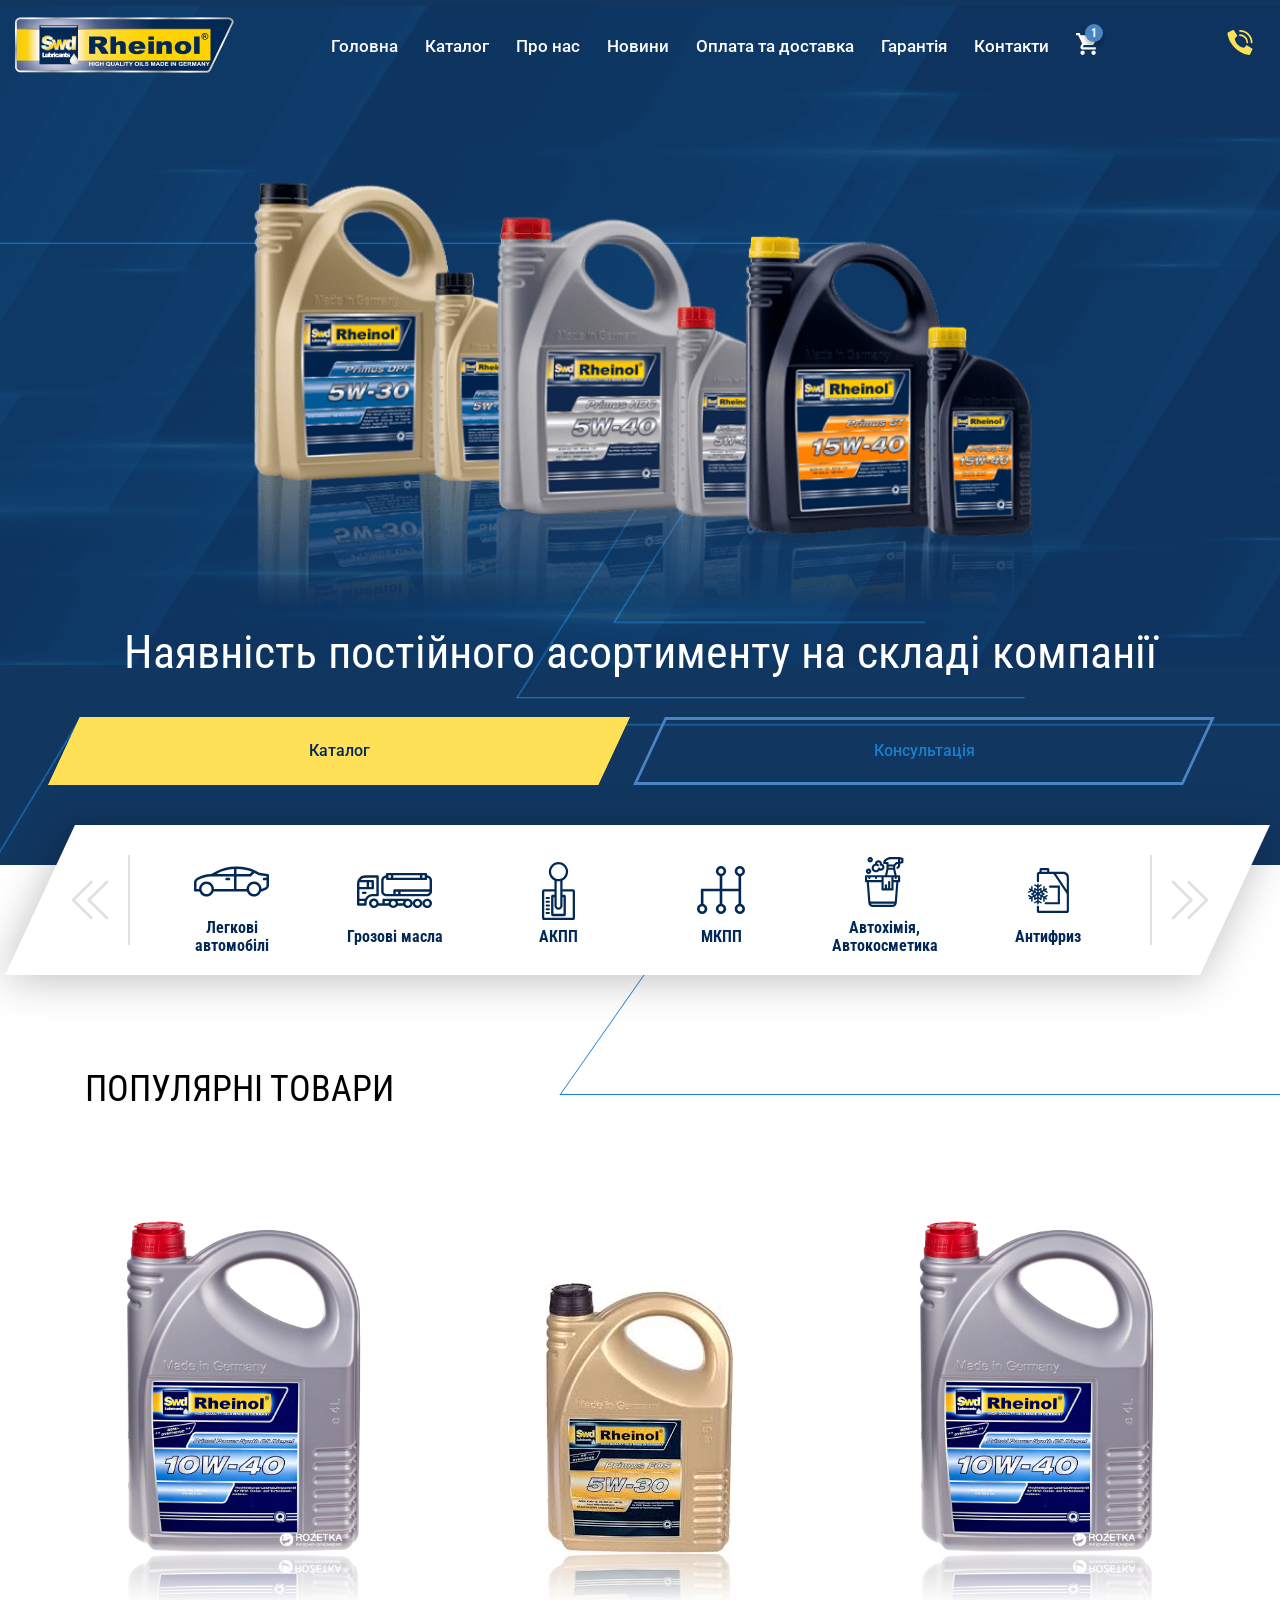
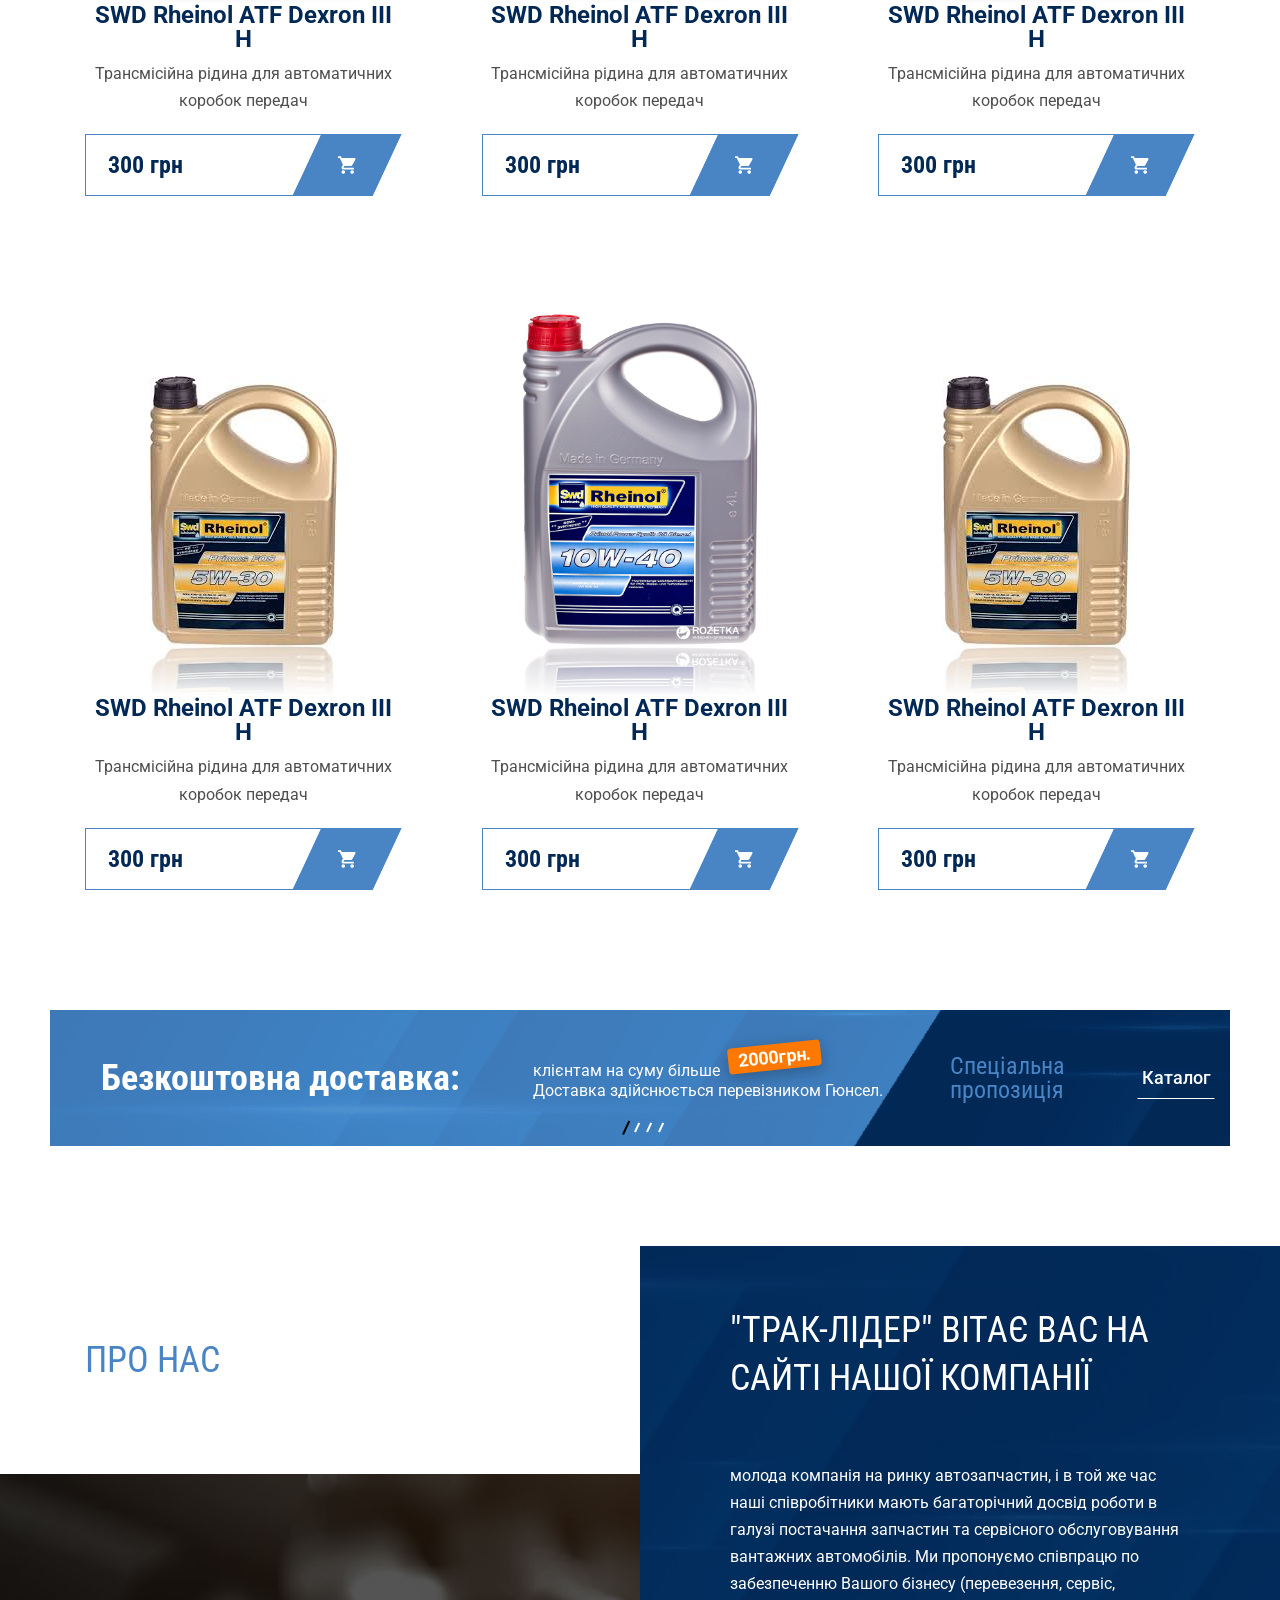
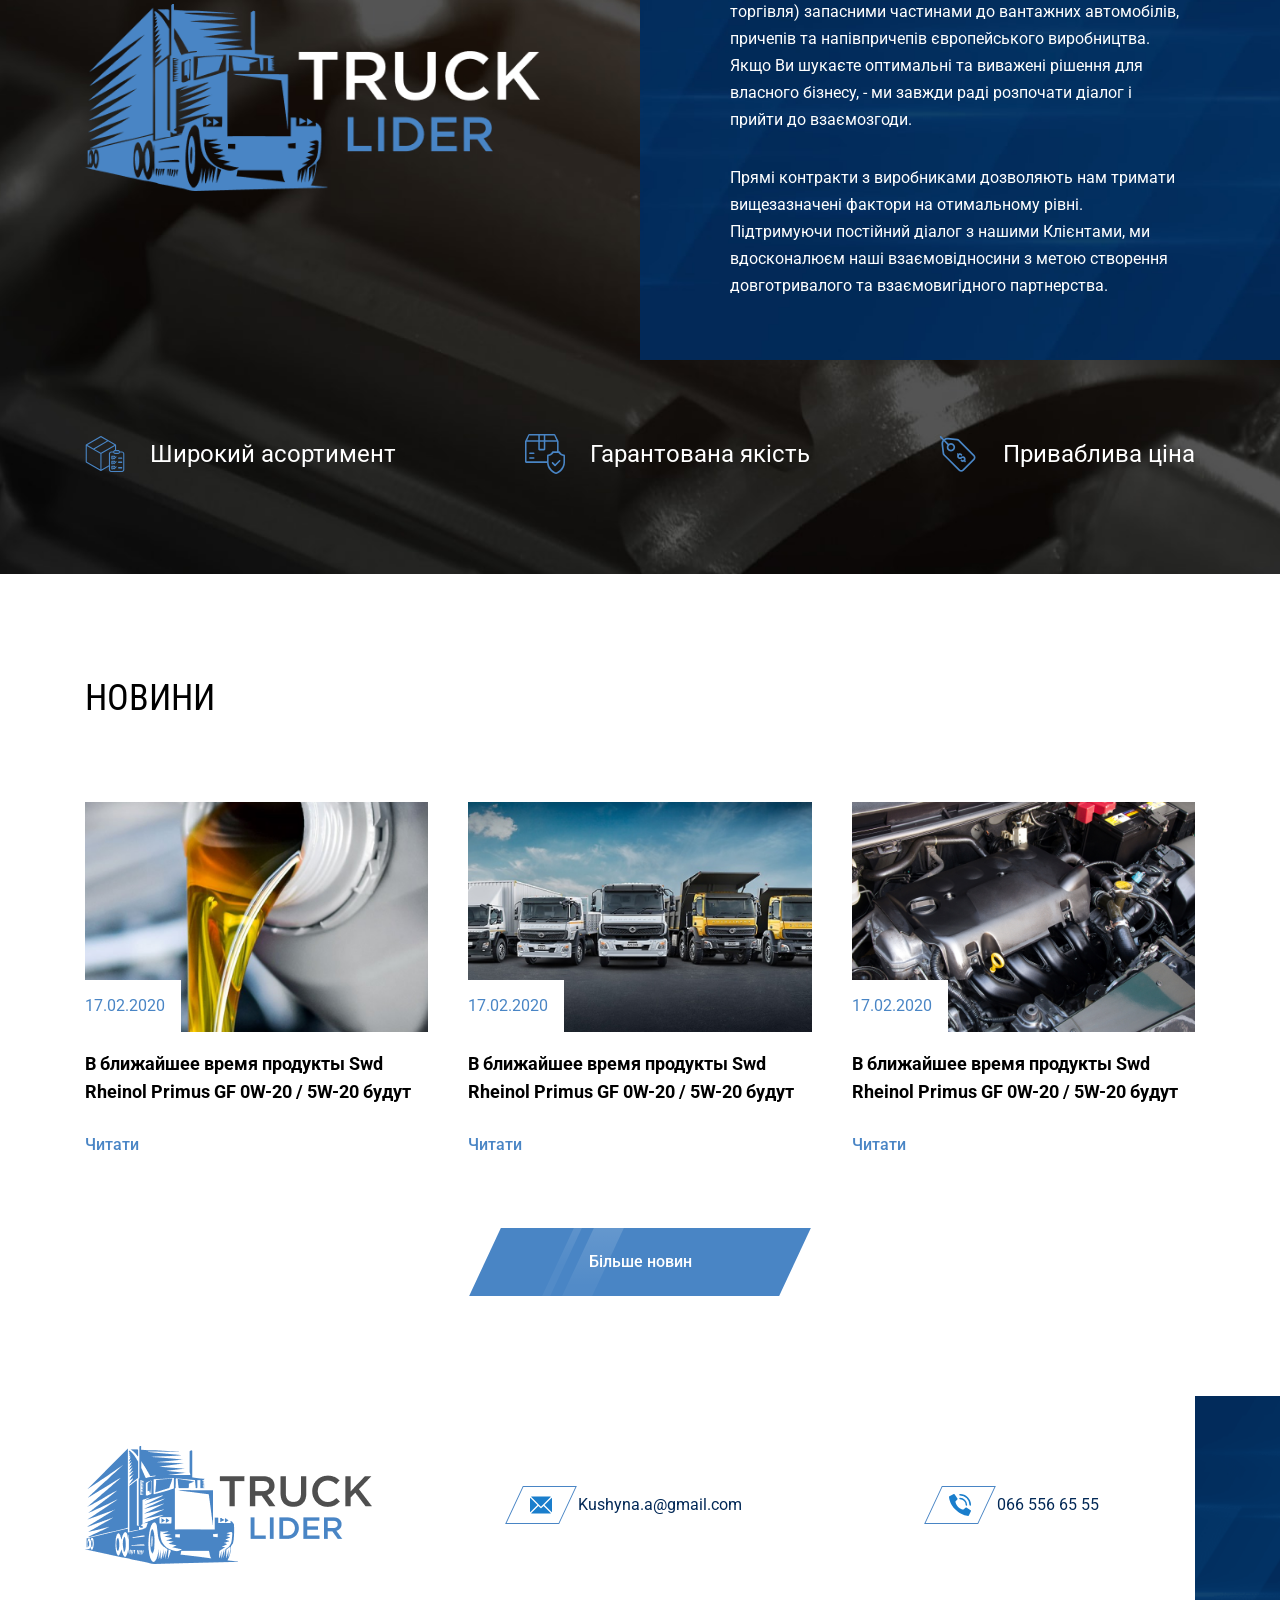
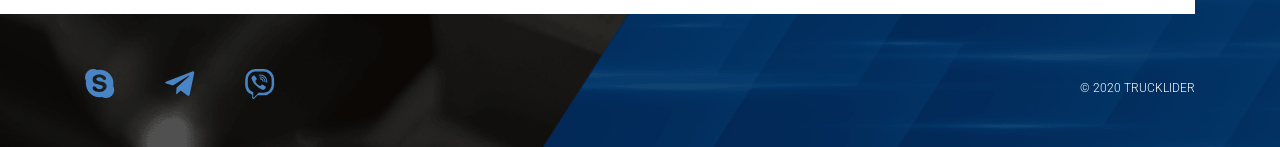
==== commit 49acc910: "add svg to catalog slider, add price and label to product card add filter logic" ====
--- a/index.html
+++ b/index.html
@@ -358,128 +358,161 @@
                         </svg>
                     </div>
                     <div class="slider-category">
-                        <div  class="slider-category-item">
-                        <a href="#">
-                            <svg>
-                                <use xlink:href="#icon-catalog-car"></use>
-                            </svg>
-                        
-                            <p>
-                                Легкові автомобілі
-                            </p>
-                        </a>
-                        </div>
-                        <div  class="slider-category-item">
-                        <a href="#">
-                            <svg>
-                                <use xlink:href="#icon-catalog-truck"></use>
-                            </svg>
-                        
-                            <p>
-                                Грозові масла
-                            </p>
-                        </a>
-                        </div>
-                        <div  class="slider-category-item">
-                        <a href="#">
-                            <svg>
-                                <use xlink:href="#icon-catalog-automatic-transmission"></use>
-                            </svg>
-                        
-                            <p>
-                                АКПП
-                            </p>
-                        </a>
-                        </div>
-                       
-                        <div  class="slider-category-item">
-                        <a href="#">
-                            <svg>
-                                <use xlink:href="#icon-catalog-manual-transmission"></use>
-                            </svg>
-                        
-                            <p>
-                                МКПП
-                            </p>
-                        </a>
-                        </div>
-                        <div  class="slider-category-item">
-                        <a href="#">
-                            <svg>
-                                <use xlink:href="#icon-catalog-chemicals"></use>
-                            </svg>
-                        
-                            <p>
-                                Автохімія, Автокосметика 
-                            </p>
-                        </a>
-                        </div>
-                        <div  class="slider-category-item">
-                        <a href="#">
-                            <svg>
-                                <use xlink:href="#icon-catalog-antifreeze"></use>
-                            </svg>
-                        
-                            <p>
-                                Антифриз
-                            </p>
-                        </a>
-                        </div>
-                        <div  class="slider-category-item">
-                        <a href="#">
-                            <svg>
-                                <use xlink:href="#icon-catalog-brake-fluid"></use>
-                            </svg>
-                        
-                            <p>
-                                Тормозна рідина
-                            </p>
-                        </a>
-                        </div>
-                        <div  class="slider-category-item">
-                        <a href="#">
-                            <svg>
-                                <use xlink:href="#icon-catalog-lubricating-grease"></use>
-                            </svg>
-                        
-                            <p>
-                                Пластичні смазки
-                            </p>
-                        </a>
-                        </div>
-            
-                        <div  class="slider-category-item">
-                        <a href="#">
-                            <svg>
-                                <use xlink:href="#icon-catalog-2x-engin"></use>
-                            </svg>
-                        
-                            <p>
-                                Для 2х тактних двигунів
-                            </p>
-                        </a>
-                        </div>
-                        <div  class="slider-category-item">
-                        <a href="#">
-                            <svg>
-                                <use xlink:href="#icon-catalog-4x-engin"></use>
-                            </svg>
-                        
-                            <p>
-                                Для 4х тактних двигунів 
-                            </p>
-                        </a>
-                        </div>
-                        <div  class="slider-category-item">
-                        <a href="#">
-                            <svg>
-                                <use xlink:href="#icon-catalog-tractor"></use>
-                            </svg>
-                        
-                            <p>
-                                Для с/г техніки
-                            </p>
-                        </a>
+                        <div class="slider-category-item">
+                            <a href="#">
+                                <svg width="75" height="75" viewBox="0 0 75 75" xmlns="http://www.w3.org/2000/svg">
+                                <path d="M32.5 33.7745H34.9996C35.3312 33.7745 35.6492 33.9063 35.8837 34.1407C36.1182 34.3752 36.2499 34.6932 36.2499 35.0248C36.2499 35.189 36.2176 35.3516 36.1547 35.5033C36.0919 35.655 35.9998 35.7928 35.8837 35.9089C35.7676 36.025 35.6298 36.1171 35.4781 36.1799C35.3264 36.2428 35.1638 36.2751 34.9996 36.2751H32.5C32.1684 36.2751 31.8504 36.1434 31.616 35.9089C31.3815 35.6744 31.2498 35.3564 31.2498 35.0248C31.2498 34.6932 31.3815 34.3752 31.616 34.1407C31.8504 33.9063 32.1684 33.7745 32.5 33.7745Z" fill=""/>
+                                <path d="M73.93 30.0369L65.4384 28.8242C63.8901 27.8731 62.2829 27.0214 60.6265 26.2743C55.1551 23.796 49.2168 22.5173 43.2104 22.524H41.7353C34.6462 22.5291 27.6711 24.3079 21.4453 27.6981L17.1598 30.0359C12.1432 30.0926 7.2238 31.4262 2.8654 33.9109C1.99526 34.4099 1.27202 35.1294 0.76854 35.997C0.265063 36.8645 -0.000862669 37.8494 -0.00244141 38.8525V46.2754C-0.00244141 46.4396 0.0298983 46.6022 0.0927313 46.7539C0.155564 46.9056 0.24766 47.0434 0.36376 47.1595C0.479861 47.2756 0.617692 47.3677 0.769384 47.4305C0.921076 47.4934 1.08366 47.5257 1.24785 47.5257H5.44533C5.95764 48.9874 6.91145 50.2537 8.17485 51.1497C9.43826 52.0456 10.9488 52.5268 12.4977 52.5268C14.0465 52.5268 15.5571 52.0456 16.8205 51.1497C18.0839 50.2537 19.0377 48.9874 19.55 47.5257H52.9487C53.461 48.9874 54.4148 50.2537 55.6782 51.1497C56.9417 52.0456 58.4522 52.5268 60.0011 52.5268C61.5499 52.5268 63.0605 52.0456 64.3239 51.1497C65.5873 50.2537 66.5411 48.9874 67.0534 47.5257H67.502C67.6613 47.5258 67.819 47.4956 67.967 47.4367L72.0159 45.812C72.8995 45.4621 73.6572 44.854 74.19 44.067C74.7228 43.2801 75.0061 42.3508 75.0028 41.4004V31.2745C75.0026 30.9737 74.8941 30.683 74.6971 30.4557C74.5001 30.2284 74.2277 30.0797 73.93 30.0369ZM17.3973 46.0257C17.1406 47.2824 16.4107 48.3924 15.3586 49.1262C14.3065 49.86 13.0126 50.1615 11.7445 49.9683C10.4765 49.775 9.33111 49.1019 8.54531 48.0881C7.7595 47.0742 7.39334 45.7972 7.52251 44.521C7.65169 43.2448 8.26634 42.067 9.23936 41.2312C10.2124 40.3954 11.4694 39.9654 12.7505 40.0302C14.0316 40.095 15.2388 40.6496 16.1225 41.5794C17.0062 42.5091 17.4988 43.7429 17.4986 45.0256C17.4985 45.3615 17.4646 45.6966 17.3973 46.0257ZM40.0002 45.0256H19.9986C19.9991 44.0404 19.8054 43.0647 19.4286 42.1544C19.0519 41.244 18.4994 40.4168 17.8029 39.72C17.1064 39.0232 16.2794 38.4704 15.3692 38.0933C14.459 37.7161 13.4834 37.522 12.4982 37.522C11.5129 37.522 10.5373 37.7161 9.62715 38.0933C8.71694 38.4704 7.88996 39.0232 7.19344 39.72C6.49691 40.4168 5.9445 41.244 5.56775 42.1544C5.191 43.0647 4.99729 44.0404 4.99771 45.0256H2.49763V38.8525C2.49831 38.2899 2.64742 37.7374 2.92991 37.2508C3.2124 36.7643 3.61826 36.3609 4.10653 36.0813C8.18564 33.7522 12.8013 32.5264 17.4986 32.5248H40.0002V45.0256ZM40.0002 30.0247H22.4016L22.6427 29.8929C27.9869 26.9885 33.9235 25.3421 40.0002 25.079L40.0002 30.0247ZM42.5003 25.024H43.2079C48.2455 25.0184 53.2379 25.9748 57.9168 27.842L55.7341 30.0247H42.5003V25.024ZM64.9007 46.0257C64.644 47.2824 63.9141 48.3925 62.862 49.1263C61.8099 49.8601 60.516 50.1615 59.248 49.9683C57.9799 49.7751 56.8345 49.102 56.0487 48.0881C55.2629 47.0743 54.8967 45.7972 55.0259 44.521C55.1551 43.2448 55.7697 42.0671 56.7427 41.2312C57.7157 40.3954 58.9727 39.9655 60.2538 40.0302C61.5349 40.095 62.7421 40.6496 63.6258 41.5794C64.5096 42.5091 65.0022 43.7429 65.002 45.0256C65.0019 45.3615 64.968 45.6966 64.9007 46.0257ZM72.5027 33.7745H70.0026C69.671 33.7745 69.353 33.9063 69.1185 34.1407C68.8841 34.3752 68.7523 34.6932 68.7523 35.0248C68.7523 35.189 68.7847 35.3516 68.8475 35.5033C68.9103 35.655 69.0024 35.7928 69.1185 35.9089C69.2346 36.025 69.3725 36.1171 69.5242 36.1799C69.6758 36.2428 69.8384 36.2751 70.0026 36.2751H72.5027V41.4004C72.5043 41.8505 72.37 42.2905 72.1176 42.6631C71.8651 43.0357 71.5062 43.3236 71.0876 43.489L67.502 44.929C67.502 44.814 67.4873 44.7001 67.4797 44.5851C67.472 44.4702 67.4695 44.3354 67.4573 44.2102C67.4446 44.0851 67.4196 43.96 67.3998 43.8354C67.3795 43.7102 67.3647 43.5851 67.3398 43.4717C67.3148 43.3577 67.2782 43.2316 67.2457 43.1125C67.2131 42.994 67.1882 42.874 67.1506 42.7575C67.1134 42.6415 67.0682 42.5301 67.0259 42.4162C66.9832 42.3028 66.9445 42.1853 66.9008 42.0723C66.8571 41.9599 66.798 41.8577 66.7457 41.7514C66.6933 41.6451 66.6419 41.5286 66.5834 41.4212C66.5244 41.3139 66.4583 41.2224 66.4018 41.1227C66.3458 41.0225 66.2772 40.9085 66.206 40.8063C66.1342 40.7035 66.0681 40.6227 65.9995 40.5301C65.9308 40.4375 65.853 40.3286 65.7731 40.2325C65.6932 40.1364 65.6185 40.0611 65.5406 39.9822C65.4633 39.9039 65.3769 39.7976 65.2909 39.7101C65.2044 39.6226 65.1195 39.5534 65.0335 39.4761C64.947 39.3988 64.8545 39.3073 64.7593 39.2259C64.6647 39.145 64.5681 39.0824 64.4735 39.0112C64.3783 38.94 64.2832 38.8637 64.1835 38.7971C64.0833 38.7309 63.9709 38.6724 63.8636 38.6022C63.7557 38.5321 63.6683 38.4771 63.567 38.4237C63.4658 38.3698 63.3397 38.3133 63.2247 38.2584C63.1097 38.2035 63.0197 38.1546 62.9134 38.1099C62.8071 38.0646 62.6631 38.0173 62.5385 37.9725C62.4134 37.9273 62.332 37.8922 62.2257 37.8586C62.0833 37.8148 61.9373 37.7833 61.7918 37.7472C61.6967 37.7248 61.6056 37.6948 61.5095 37.675C61.3559 37.6434 61.1982 37.6261 61.042 37.6032C60.9495 37.591 60.8609 37.5707 60.7684 37.562C60.515 37.5364 60.2605 37.5235 60.0059 37.5234C58.0172 37.5253 56.1104 38.3161 54.7042 39.7224C53.2979 41.1286 52.5071 43.0354 52.5052 45.0241H42.5008V32.5242H56.2515C56.4156 32.5243 56.5781 32.492 56.7297 32.4291C56.8813 32.3663 57.019 32.2741 57.135 32.158L60.3767 28.9163C61.7374 29.5639 63.0605 30.2877 64.3397 31.0842C64.4872 31.1764 64.6523 31.2368 64.8244 31.2618L72.5027 32.3579L72.5027 33.7745Z" fill=""/>
+                                </svg>
+                                <p>
+                                    Легкові автомобілі
+                                </p>
+                            </a>
+                        </div>
+                        <div class="slider-category-item">
+                            <a href="#">
+                                <svg width="75" height="75" viewBox="0 0 75 75" fill="" xmlns="http://www.w3.org/2000/svg">
+                                <path d="M20.5645 43.3332C20.8853 43.3331 21.193 43.2102 21.4199 42.9914C21.6467 42.7726 21.7742 42.4759 21.7742 42.1665V23.5C21.7742 23.1906 21.6467 22.8938 21.4199 22.675C21.193 22.4562 20.8853 22.3333 20.5645 22.3333H8.46774C6.22274 22.3358 4.07043 23.197 2.48298 24.728C0.895522 26.259 0.0025643 28.3348 0 30.4999L0 51.4998C1.41822e-05 51.8092 0.127466 52.1059 0.354322 52.3247C0.581177 52.5435 0.888855 52.6664 1.20968 52.6664H8.46774C8.78856 52.6664 9.09624 52.5435 9.3231 52.3247C9.54995 52.1059 9.6774 51.8092 9.67742 51.4998V49.1664C9.67934 47.6199 10.3172 46.1373 11.4511 45.0437C12.5849 43.9502 14.1223 43.335 15.7258 43.3332H20.5645ZM2.41935 30.4999C2.4189 30.1081 2.45942 29.7172 2.54032 29.3333H9.67742V33.9999H2.41935V30.4999ZM7.25806 49.1664V50.3331H2.41935V47.9998H7.35484C7.29374 48.3859 7.2614 48.7758 7.25806 49.1664V49.1664ZM8.0867 45.6665H2.41935V36.3332H15.7258C16.0466 36.3332 16.3543 36.2103 16.5812 35.9915C16.808 35.7727 16.9355 35.476 16.9355 35.1665V28.1666C16.9355 27.8572 16.808 27.5605 16.5812 27.3417C16.3543 27.1229 16.0466 27 15.7258 26.9999H3.66048C4.21916 26.278 4.94436 25.6913 5.77871 25.2864C6.61307 24.8814 7.53369 24.6692 8.46774 24.6666H19.3548V40.9998H15.7258C14.1254 41.002 12.5583 41.4415 11.2063 42.2674C9.85425 43.0933 8.7726 44.2719 8.0867 45.6665ZM12.0968 33.9999V29.3333H14.5161V33.9999H12.0968Z" />
+                                <path d="M60.4839 45.6664C59.2044 45.6665 57.9771 46.1553 57.0704 47.0259C56.1637 47.8966 55.6514 49.0781 55.6458 50.3121C55.6426 49.0772 55.1311 47.894 54.2236 47.0229C53.3161 46.1517 52.087 45.6638 50.8066 45.6664H26.6129C26.2921 45.6665 25.9844 45.7894 25.7576 46.0082C25.5307 46.2269 25.4033 46.5237 25.4032 46.8331V50.3331H21.7742C21.7883 49.1864 21.3693 48.0739 20.5954 47.2033C19.8215 46.3327 18.7455 45.7634 17.5684 45.6016C16.3912 45.4399 15.1932 45.6968 14.198 46.3243C13.2028 46.9519 12.4784 47.9073 12.1599 49.0121C11.8414 50.117 11.9506 51.2959 12.4672 52.3288C12.9838 53.3617 13.8724 54.178 14.9672 54.6254C16.0621 55.0729 17.2883 55.1208 18.4171 54.7603C19.5458 54.3998 20.5001 53.6555 21.1016 52.6664H32.1242C32.5435 53.3752 33.1497 53.9644 33.8814 54.3743C34.6131 54.7841 35.4442 55 36.2903 55C37.1365 55 37.9676 54.7841 38.6992 54.3743C39.4309 53.9644 40.0372 53.3752 40.4565 52.6664H46.6403C47.1724 53.549 47.9903 54.2386 48.9684 54.6291C49.9465 55.0197 51.0305 55.0895 52.0537 54.8279C53.077 54.5663 53.9828 53.9878 54.6318 53.1812C55.2809 52.3747 55.6372 51.3849 55.6461 50.364C55.6525 51.2856 55.9417 52.1847 56.4772 52.9479C57.0128 53.7112 57.7707 54.3044 58.6554 54.6528C59.54 55.0012 60.5119 55.0891 61.4483 54.9055C62.3847 54.7219 63.2438 54.275 63.9172 53.6211C64.5906 52.9672 65.0482 52.1357 65.2322 51.2313C65.4162 50.327 65.3184 49.3903 64.9512 48.5395C64.584 47.6887 63.9637 46.9618 63.1687 46.4505C62.3737 45.9391 61.4395 45.6663 60.4839 45.6664L60.4839 45.6664ZM16.9355 52.6664C16.457 52.6664 15.9892 52.5295 15.5914 52.2731C15.1935 52.0168 14.8834 51.6523 14.7003 51.226C14.5172 50.7996 14.4693 50.3305 14.5626 49.8779C14.656 49.4252 14.8864 49.0095 15.2248 48.6832C15.5631 48.3568 15.9942 48.1346 16.4635 48.0446C16.9328 47.9546 17.4193 48.0008 17.8613 48.1774C18.3034 48.354 18.6813 48.653 18.9471 49.0367C19.213 49.4205 19.3549 49.8716 19.3549 50.3331C19.3549 50.6395 19.2923 50.9429 19.1707 51.226C19.0491 51.5091 18.8709 51.7663 18.6463 51.983C18.4216 52.1997 18.1549 52.3715 17.8614 52.4888C17.5678 52.606 17.2532 52.6664 16.9355 52.6664ZM31.4516 50.3331H27.8226V47.9997H32.1242C31.6888 48.706 31.4567 49.5114 31.4516 50.3331ZM36.2903 52.6664C35.8118 52.6664 35.3441 52.5295 34.9462 52.2731C34.5484 52.0167 34.2383 51.6523 34.0551 51.226C33.872 50.7996 33.8241 50.3305 33.9175 49.8779C34.0108 49.4252 34.2412 49.0095 34.5796 48.6832C34.9179 48.3568 35.349 48.1346 35.8183 48.0446C36.2877 47.9545 36.7741 48.0008 37.2162 48.1774C37.6583 48.354 38.0361 48.653 38.302 49.0367C38.5678 49.4204 38.7097 49.8716 38.7097 50.3331C38.7097 50.6395 38.6471 50.9429 38.5256 51.226C38.404 51.5091 38.2258 51.7663 38.0011 51.983C37.7764 52.1997 37.5097 52.3715 37.2162 52.4888C36.9227 52.606 36.6081 52.6664 36.2903 52.6664L36.2903 52.6664ZM45.9678 50.3331H41.129C41.124 49.5114 40.8918 48.706 40.4565 47.9997H46.6403C46.205 48.706 45.9728 49.5114 45.9678 50.3331ZM50.8065 52.6664C50.328 52.6664 49.8602 52.5295 49.4623 52.2731C49.0645 52.0168 48.7544 51.6523 48.5713 51.226C48.3882 50.7996 48.3402 50.3305 48.4336 49.8779C48.5269 49.4252 48.7574 49.0095 49.0957 48.6832C49.4341 48.3568 49.8652 48.1346 50.3345 48.0446C50.8038 47.9546 51.2902 48.0008 51.7323 48.1774C52.1744 48.354 52.5522 48.653 52.8181 49.0367C53.0839 49.4205 53.2258 49.8716 53.2258 50.3331C53.2258 50.6395 53.1633 50.9429 53.0417 51.226C52.9201 51.5091 52.7419 51.7663 52.5172 51.983C52.2926 52.1997 52.0259 52.3715 51.7323 52.4888C51.4388 52.606 51.1242 52.6664 50.8065 52.6664ZM60.4839 52.6664C60.0054 52.6664 59.5376 52.5295 59.1398 52.2731C58.7419 52.0168 58.4318 51.6523 58.2487 51.226C58.0656 50.7996 58.0177 50.3305 58.111 49.8779C58.2044 49.4252 58.4348 49.0095 58.7731 48.6832C59.1115 48.3568 59.5426 48.1346 60.0119 48.0446C60.4812 47.9546 60.9676 48.0008 61.4097 48.1774C61.8518 48.354 62.2297 48.653 62.4955 49.0367C62.7613 49.4205 62.9032 49.8716 62.9032 50.3331C62.9032 50.6395 62.8407 50.9429 62.7191 51.226C62.5975 51.5091 62.4193 51.7663 62.1946 51.983C61.97 52.1997 61.7033 52.3715 61.4097 52.4888C61.1162 52.606 60.8016 52.6664 60.4839 52.6664H60.4839Z" />
+                                <path d="M70.1615 45.6664C69.2045 45.6664 68.2689 45.9401 67.4732 46.4529C66.6775 46.9657 66.0573 47.6945 65.6911 48.5472C65.3249 49.3999 65.229 50.3382 65.4157 51.2435C65.6024 52.1487 66.0633 52.9802 66.74 53.6329C67.4167 54.2855 68.2789 54.73 69.2175 54.91C70.1561 55.0901 71.129 54.9977 72.0132 54.6445C72.8973 54.2913 73.653 53.6931 74.1847 52.9257C74.7164 52.1583 75.0002 51.256 75.0002 50.333C75.0002 49.0954 74.4904 47.9084 73.5829 47.0332C72.6755 46.1581 71.4448 45.6664 70.1615 45.6664ZM70.1615 52.6664C69.683 52.6664 69.2152 52.5295 68.8173 52.2731C68.4195 52.0167 68.1094 51.6523 67.9263 51.226C67.7432 50.7996 67.6952 50.3305 67.7886 49.8778C67.882 49.4252 68.1124 49.0095 68.4507 48.6831C68.7891 48.3568 69.2202 48.1346 69.6895 48.0446C70.1588 47.9545 70.6452 48.0007 71.0873 48.1773C71.5294 48.3539 71.9072 48.653 72.1731 49.0367C72.4389 49.4204 72.5808 49.8716 72.5808 50.333C72.5808 50.6395 72.5183 50.9429 72.3967 51.226C72.2751 51.5091 72.0969 51.7663 71.8722 51.983C71.6476 52.1996 71.3809 52.3715 71.0873 52.4888C70.7938 52.606 70.4792 52.6664 70.1615 52.6664Z" />
+                                <path d="M73.5821 23.983L73.2893 23.7006C72.4537 22.8973 71.3395 22.4202 70.1611 22.3613V21.1667C70.1611 20.8572 70.0337 20.5605 69.8068 20.3417C69.58 20.1229 69.2723 20 68.9515 20H30.2418C29.9209 20 29.6133 20.1229 29.3864 20.3417C29.1596 20.5605 29.0321 20.8572 29.0321 21.1667V22.3613C27.8537 22.4202 26.7396 22.8973 25.9039 23.7006L25.6111 23.983C25.1601 24.4153 24.8026 24.9296 24.5592 25.4961C24.3158 26.0627 24.1915 26.6702 24.1934 27.2834V38.383C24.1915 38.9963 24.3158 39.6038 24.5592 40.1703C24.8026 40.7369 25.1601 41.2512 25.6111 41.6835L25.9039 41.9658C26.3521 42.4008 26.8854 42.7456 27.4728 42.9803C28.0603 43.215 28.6902 43.335 29.326 43.3331H69.8672C70.503 43.335 71.1329 43.215 71.7204 42.9803C72.3078 42.7456 72.8411 42.4008 73.2893 41.9658L73.5821 41.6835C74.0331 41.2512 74.3906 40.7369 74.634 40.1703C74.8774 39.6038 75.0017 38.9963 74.9998 38.383V27.2834C75.0017 26.6702 74.8774 26.0627 74.634 25.4961C74.3906 24.9296 74.0331 24.4153 73.5821 23.983ZM65.3224 22.3333H67.7418V24.6666H65.3224V22.3333ZM36.2902 22.3333H62.9031V24.6666H36.2902V22.3333ZM31.4514 22.3333H33.8708V24.6666H31.4515L31.4514 22.3333ZM41.1289 40.9998H38.7095V38.6665H41.1289V40.9998ZM71.8716 40.0338L71.5789 40.3162C71.3547 40.5337 71.0879 40.7061 70.7941 40.8235C70.5003 40.9408 70.1852 41.0008 69.8672 40.9998H43.5482V38.6665H72.5514C72.4914 39.1832 72.2518 39.6651 71.8716 40.0338V40.0338ZM72.5805 36.3332H37.4998C37.179 36.3332 36.8713 36.4561 36.6445 36.6749C36.4176 36.8937 36.2902 37.1904 36.2902 37.4999V40.9998H29.326C29.008 41.0008 28.693 40.9408 28.3991 40.8235C28.1053 40.7061 27.8386 40.5337 27.6143 40.3162L27.3216 40.0338C27.0961 39.8176 26.9173 39.5603 26.7956 39.277C26.6739 38.9936 26.6118 38.6897 26.6127 38.383V27.2834C26.6118 26.9767 26.6739 26.6729 26.7956 26.3895C26.9173 26.1061 27.0961 25.8489 27.3216 25.6326L27.6143 25.3503C27.9966 24.9836 28.4963 24.7526 29.0321 24.6946V25.8333C29.0321 26.1427 29.1596 26.4394 29.3864 26.6582C29.6133 26.877 29.9209 26.9999 30.2418 26.9999H68.9515C69.2723 26.9999 69.5799 26.877 69.8068 26.6582C70.0337 26.4394 70.1611 26.1427 70.1611 25.8333V24.6946C70.6969 24.7526 71.1966 24.9836 71.5789 25.3503L71.8716 25.6326C72.0972 25.8489 72.276 26.1061 72.3976 26.3895C72.5193 26.6729 72.5815 26.9767 72.5805 27.2834V36.3332Z" />
+                                <path d="M8.4679 38.6665H6.04854C5.38046 38.6665 4.83887 39.1888 4.83887 39.8332C4.83887 40.4775 5.38046 40.9998 6.04854 40.9998H8.4679C9.13598 40.9998 9.67757 40.4775 9.67757 39.8332C9.67757 39.1888 9.13598 38.6665 8.4679 38.6665Z" />
+                                </svg>
+                        
+                                <p>
+                                    Грозові масла
+                                </p>
+                            </a>
+                        </div>
+                        
+                        <div class="slider-category-item">
+                            <a href="#">
+                                <svg width="75" height="75" viewBox="0 0 75 75"  xmlns="http://www.w3.org/2000/svg">
+                                <path d="M52.0455 36.3213H41.5297V27.4322C43.5294 26.5099 45.154 24.9319 46.1342 22.9598C47.1144 20.9878 47.3913 18.74 46.9192 16.589C46.447 14.4379 45.254 12.5128 43.538 11.1326C41.8219 9.75239 39.6858 8.99995 37.4836 8.99997C35.2813 8.99999 33.1452 9.75246 31.4292 11.1327C29.7131 12.5129 28.5202 14.4381 28.0481 16.5891C27.5759 18.7401 27.8529 20.9879 28.8331 22.96C29.8134 24.932 31.438 26.5099 33.4377 27.4323V36.3213H22.9219C22.4124 36.3219 21.9238 36.5246 21.5635 36.8849C21.2032 37.2452 21.0006 37.7338 21 38.2433V65.078C21.0006 65.5876 21.2033 66.0761 21.5636 66.4364C21.9239 66.7967 22.4124 66.9994 22.9219 67H52.0455C52.555 66.9994 53.0436 66.7968 53.4039 66.4365C53.7642 66.0761 53.9669 65.5876 53.9675 65.078V38.2433C53.967 37.7338 53.7643 37.2452 53.4039 36.8849C53.0436 36.5245 52.555 36.3218 52.0455 36.3213ZM37.4832 11.2543C38.9481 11.2543 40.3801 11.6887 41.5982 12.5026C42.8163 13.3164 43.7656 14.4732 44.3262 15.8267C44.8868 17.1801 45.0335 18.6694 44.7477 20.1062C44.4619 21.543 43.7564 22.8628 42.7206 23.8986C41.6847 24.9345 40.3649 25.6399 38.9281 25.9257C37.4913 26.2115 36.0021 26.0648 34.6486 25.5042C33.2952 24.9436 32.1384 23.9942 31.3245 22.7762C30.5107 21.5581 30.0763 20.1261 30.0763 18.6611C30.0785 16.6974 30.8596 14.8147 32.2482 13.4262C33.6368 12.0376 35.5194 11.2565 37.4832 11.2543V11.2543ZM37.4832 56.7337C38.556 56.7324 39.5845 56.3057 40.3431 55.5471C41.1017 54.7885 41.5284 53.76 41.5297 52.6872V44.1785H42.512V60.7842H32.4554V44.1785H33.4377V52.6872C33.4388 53.7598 33.8654 54.7883 34.6237 55.5469C35.3821 56.3055 36.4105 56.7323 37.4832 56.7337V56.7337ZM39.2768 52.6872C39.2768 53.1627 39.0879 53.6188 38.7516 53.9551C38.4154 54.2914 37.9593 54.4803 37.4837 54.4803C37.0081 54.4803 36.552 54.2914 36.2158 53.9551C35.8795 53.6188 35.6906 53.1627 35.6906 52.6872V28.1543C36.8757 28.3765 38.0917 28.3765 39.2768 28.1543V52.6872ZM33.4378 41.8253H31.6991C31.2757 41.8258 30.8698 41.9942 30.5705 42.2936C30.2711 42.593 30.1027 42.9989 30.1023 43.4223V61.5406C30.1027 61.9639 30.2711 62.3698 30.5705 62.6692C30.8698 62.9686 31.2757 63.137 31.6991 63.1375H43.2682C43.6916 63.137 44.0975 62.9686 44.3969 62.6692C44.6963 62.3698 44.8647 61.9639 44.8651 61.5406V43.4223C44.8647 42.9989 44.6963 42.593 44.3969 42.2936C44.0975 41.9942 43.6916 41.8258 43.2682 41.8253H41.5297V38.5742H51.7146V64.7472H23.2528V38.5742H33.4377L33.4378 41.8253Z" />
+                                <path d="M25.6203 45.9591H27.8748C28.1427 45.9591 28.3996 45.8527 28.589 45.6633C28.7784 45.4739 28.8849 45.217 28.8849 44.9491C28.8849 44.6812 28.7784 44.4243 28.589 44.2348C28.3996 44.0454 28.1427 43.939 27.8748 43.939H25.6203C25.3524 43.939 25.0955 44.0454 24.9061 44.2348C24.7166 44.4243 24.6102 44.6812 24.6102 44.9491C24.6102 45.217 24.7166 45.4739 24.9061 45.6633C25.0955 45.8527 25.3524 45.9591 25.6203 45.9591Z" />
+                                <path d="M25.6203 49.6997H27.8748C28.1427 49.6997 28.3996 49.5933 28.589 49.4039C28.7784 49.2144 28.8849 48.9575 28.8849 48.6896C28.8849 48.4217 28.7784 48.1648 28.589 47.9754C28.3996 47.786 28.1427 47.6796 27.8748 47.6796H25.6203C25.3524 47.6796 25.0955 47.786 24.9061 47.9754C24.7166 48.1648 24.6102 48.4217 24.6102 48.6896C24.6102 48.9575 24.7166 49.2144 24.9061 49.4039C25.0955 49.5933 25.3524 49.6997 25.6203 49.6997Z" />
+                                <path d="M25.6206 53.4401H27.8751C28.1429 53.4401 28.3998 53.3337 28.5893 53.1443C28.7787 52.9549 28.8851 52.698 28.8851 52.4301C28.8851 52.1622 28.7787 51.9053 28.5893 51.7159C28.3998 51.5265 28.1429 51.4201 27.8751 51.4201H25.6206C25.3527 51.4201 25.0958 51.5265 24.9064 51.7159C24.717 51.9053 24.6106 52.1622 24.6106 52.4301C24.6106 52.698 24.717 52.9549 24.9064 53.1443C25.0958 53.3337 25.3527 53.4401 25.6206 53.4401Z" />
+                                <path d="M25.6203 57.1806H27.8748C28.1427 57.1806 28.3996 57.0742 28.589 56.8848C28.7784 56.6954 28.8849 56.4385 28.8849 56.1706C28.8849 55.9027 28.7784 55.6458 28.589 55.4564C28.3996 55.2669 28.1427 55.1605 27.8748 55.1605H25.6203C25.3524 55.1605 25.0955 55.2669 24.9061 55.4564C24.7166 55.6458 24.6102 55.9027 24.6102 56.1706C24.6102 56.4385 24.7166 56.6954 24.9061 56.8848C25.0955 57.0742 25.3524 57.1806 25.6203 57.1806Z" />
+                                <path d="M25.6203 60.9212H27.8748C28.1427 60.9212 28.3996 60.8148 28.589 60.6254C28.7784 60.4359 28.8849 60.179 28.8849 59.9111C28.8849 59.6432 28.7784 59.3863 28.589 59.1969C28.3996 59.0075 28.1427 58.9011 27.8748 58.9011H25.6203C25.3524 58.9011 25.0955 59.0075 24.9061 59.1969C24.7166 59.3863 24.6102 59.6432 24.6102 59.9111C24.6102 60.179 24.7166 60.4359 24.9061 60.6254C25.0955 60.8148 25.3524 60.9212 25.6203 60.9212Z" />
+                                </svg>
+                        
+                                <p>
+                                    АКПП
+                                </p>
+                            </a>
+                        </div>
+                        <div class="slider-category-item">
+                            <a href="#">
+                                <svg width="75" height="75" viewBox="0 0 75 75" fill="" xmlns="http://www.w3.org/2000/svg">
+                                <path d="M57.5626 50.9877L57.1535 50.8426V23.1598L57.5626 23.0147C58.7092 22.6095 59.6755 21.8121 60.291 20.7633C60.9064 19.7145 61.1312 18.4819 60.9257 17.2834C60.7202 16.0849 60.0976 14.9976 59.1679 14.2138C58.2382 13.4299 57.0614 13 55.8454 13C54.6293 12.9999 53.4525 13.4298 52.5228 14.2136C51.5931 14.9974 50.9704 16.0847 50.7649 17.2832C50.5593 18.4817 50.7841 19.7143 51.3994 20.7631C52.0148 21.8119 52.9812 22.6094 54.1277 23.0146L54.5367 23.1598V35.6929H38.3079V23.1598L38.7171 23.0147C39.8635 22.6095 40.8298 21.8121 41.4452 20.7633C42.0605 19.7146 42.2852 18.4821 42.0797 17.2836C41.8742 16.0852 41.2515 14.998 40.3219 14.2143C39.3923 13.4305 38.2155 13.0006 36.9996 13.0006C35.7837 13.0006 34.6069 13.4305 33.6772 14.2143C32.7476 14.998 32.125 16.0852 31.9195 17.2836C31.7139 18.4821 31.9387 19.7146 32.554 20.7633C33.1693 21.8121 34.1356 22.6095 35.2821 23.0147L35.6914 23.1598V35.6929H18.1541C17.8073 35.6933 17.4747 35.8312 17.2294 36.0765C16.9842 36.3218 16.8462 36.6543 16.8458 37.0012V50.8426L16.4366 50.9877C15.2901 51.3929 14.3238 52.1904 13.7085 53.2392C13.0932 54.288 12.8685 55.5205 13.0741 56.719C13.2797 57.9174 13.9024 59.0046 14.832 59.7883C15.7617 60.572 16.9385 61.0019 18.1545 61.0018C19.3704 61.0018 20.5472 60.5718 21.4768 59.788C22.4064 59.0042 23.029 57.917 23.2345 56.7185C23.44 55.5201 23.2152 54.2876 22.5998 53.2388C21.9844 52.1901 21.0181 51.3927 19.8716 50.9876L19.4626 50.8426V38.3096H35.6914V50.8428L35.2822 50.9877C34.1358 51.3929 33.1695 52.1903 32.5542 53.239C31.9388 54.2877 31.7141 55.5202 31.9196 56.7186C32.1251 57.9171 32.7477 59.0042 33.6773 59.788C34.607 60.5717 35.7837 61.0016 36.9996 61.0016C38.2156 61.0016 39.3923 60.5717 40.3219 59.788C41.2516 59.0042 41.8742 57.9171 42.0797 56.7186C42.2852 55.5202 42.0605 54.2877 41.4451 53.239C40.8298 52.1903 39.8635 51.3929 38.7171 50.9877L38.3079 50.8425V38.3096H54.5367V50.8428L54.1277 50.9877C52.9813 51.3929 52.0149 52.1903 51.3996 53.239C50.7842 54.2878 50.5594 55.5203 50.765 56.7188C50.9705 57.9172 51.5931 59.0044 52.5228 59.7882C53.4524 60.572 54.6292 61.0019 55.8452 61.0019C57.0611 61.0019 58.2379 60.572 59.1676 59.7882C60.0972 59.0044 60.7198 57.9172 60.9254 56.7188C61.1309 55.5203 60.9061 54.2878 60.2908 53.239C59.6754 52.1903 58.7091 51.3929 57.5626 50.9877V50.9877ZM18.1541 58.3843C17.6522 58.3843 17.1616 58.2354 16.7443 57.9566C16.327 57.6778 16.0017 57.2814 15.8097 56.8177C15.6176 56.3541 15.5673 55.8438 15.6653 55.3516C15.7632 54.8593 16.0049 54.4072 16.3598 54.0523C16.7146 53.6974 17.1668 53.4557 17.6591 53.3578C18.1513 53.2598 18.6615 53.3101 19.1252 53.5022C19.5889 53.6942 19.9853 54.0195 20.2641 54.4368C20.5429 54.8541 20.6918 55.3447 20.6918 55.8466C20.691 56.5194 20.4234 57.1644 19.9476 57.6401C19.4719 58.1159 18.8269 58.3835 18.1541 58.3843ZM55.8452 58.3843C55.3433 58.3843 54.8526 58.2354 54.4353 57.9566C54.018 57.6778 53.6928 57.2814 53.5007 56.8177C53.3086 56.3541 53.2584 55.8438 53.3563 55.3516C53.4542 54.8593 53.6959 54.4072 54.0508 54.0523C54.4057 53.6974 54.8578 53.4557 55.3501 53.3578C55.8424 53.2598 56.3526 53.3101 56.8163 53.5022C57.28 53.6942 57.6763 54.0195 57.9551 54.4368C58.234 54.8541 58.3828 55.3447 58.3828 55.8466C58.382 56.5194 58.1144 57.1644 57.6387 57.6401C57.1629 58.1159 56.5179 58.3835 55.8452 58.3843ZM55.8452 15.618C56.3471 15.618 56.8377 15.7669 57.255 16.0457C57.6724 16.3245 57.9976 16.7209 58.1897 17.1846C58.3818 17.6483 58.432 18.1585 58.3341 18.6508C58.2362 19.143 57.9945 19.5952 57.6396 19.9501C57.2847 20.305 56.8325 20.5467 56.3403 20.6446C55.848 20.7425 55.3378 20.6923 54.8741 20.5002C54.4104 20.3081 54.014 19.9829 53.7352 19.5655C53.4564 19.1482 53.3075 18.6576 53.3075 18.1557C53.3083 17.4829 53.5759 16.8379 54.0517 16.3622C54.5274 15.8864 55.1724 15.6188 55.8452 15.618ZM36.9995 15.618C37.5014 15.618 37.9921 15.7669 38.4094 16.0457C38.8267 16.3245 39.152 16.7209 39.344 17.1846C39.5361 17.6483 39.5864 18.1585 39.4885 18.6508C39.3905 19.143 39.1488 19.5952 38.7939 19.9501C38.439 20.305 37.9869 20.5467 37.4946 20.6446C37.0023 20.7425 36.4921 20.6923 36.0284 20.5002C35.5647 20.3081 35.1684 19.9829 34.8895 19.5655C34.6107 19.1482 34.4619 18.6576 34.4619 18.1557C34.4626 17.4829 34.7302 16.8379 35.206 16.3621C35.6817 15.8864 36.3267 15.6188 36.9995 15.618ZM36.9995 58.3843C36.4976 58.3843 36.007 58.2354 35.5897 57.9566C35.1724 57.6778 34.8471 57.2814 34.655 56.8177C34.463 56.3541 34.4127 55.8438 34.5106 55.3516C34.6086 54.8593 34.8502 54.4072 35.2051 54.0523C35.56 53.6974 36.0122 53.4557 36.5044 53.3578C36.9967 53.2598 37.5069 53.3101 37.9706 53.5022C38.4343 53.6942 38.8306 54.0195 39.1095 54.4368C39.3883 54.8541 39.5371 55.3447 39.5371 55.8466C39.5364 56.5194 39.2687 57.1644 38.793 57.6401C38.3173 58.1159 37.6723 58.3835 36.9995 58.3843Z" />
+                                </svg>
+                        
+                                <p>
+                                    МКПП
+                                </p>
+                            </a>
+                        </div>
+                        
+                        <div class="slider-category-item">
+                            <a href="#">
+                                <svg width="75" height="75" viewBox="0 0 75 75" fill="" xmlns="http://www.w3.org/2000/svg">
+                                <path d="M55.6368 13.8572L52.3234 13.0292C52.2418 13.0136 52.1591 13.0038 52.076 13H43.8251C40.1997 13 36.1568 15.4709 36.1518 19.0165C36.1514 19.1578 36.1788 19.2978 36.2324 19.4285C36.2861 19.5592 36.365 19.6781 36.4646 19.7783C36.5642 19.8785 36.6826 19.9581 36.8129 20.0126C36.9433 20.067 37.0832 20.0952 37.2244 20.0956H39.4521V24.6815L38.0161 31.1517H19.0726C18.7882 31.1521 18.5156 31.2652 18.3145 31.4663C18.1134 31.6673 18.0003 31.94 18 32.2244V37.1748C18.0003 37.4592 18.1134 37.7318 18.3145 37.9329C18.5156 38.134 18.7882 38.2472 19.0726 38.2475H19.7295L21.3007 58.6949C21.3589 59.8294 21.8403 60.9008 22.6497 61.6978C23.4592 62.4948 24.538 62.9594 25.6733 63H45.4803L45.4853 62.9997C46.6167 62.9581 47.6916 62.4949 48.4988 61.701C49.306 60.9071 49.7871 59.84 49.8475 58.7094L51.4191 38.2475H52.076C52.3604 38.2472 52.633 38.134 52.8341 37.9329C53.0352 37.7318 53.1483 37.4592 53.1486 37.1748V32.2244C53.1483 31.94 53.0352 31.6673 52.8341 31.4663C52.633 31.2652 52.3604 31.1521 52.076 31.1517H49.6342L48.1981 24.6815V21.9424L50.0448 20.0956H51.0033V21.4983C51.0029 21.7873 50.9134 22.0692 50.7471 22.3055C50.5808 22.5419 50.3457 22.7213 50.0738 22.8192C49.8654 22.8917 49.6845 23.0266 49.5556 23.2056C49.4266 23.3846 49.356 23.5989 49.3532 23.8195V23.8577C49.3538 24.1375 49.4654 24.4055 49.6634 24.6032C49.8614 24.8008 50.1297 24.9117 50.4095 24.9118C50.5283 24.9117 50.6464 24.8918 50.7587 24.8528C51.4564 24.6116 52.0615 24.1589 52.4899 23.5576C52.9183 22.9564 53.1485 22.2365 53.1486 21.4983V19.8599L55.6369 19.2384C55.869 19.1805 56.075 19.0467 56.2222 18.8581C56.3694 18.6696 56.4492 18.4372 56.4489 18.198V14.8976C56.4492 14.6584 56.3693 14.426 56.2222 14.2375C56.075 14.0489 55.8689 13.9151 55.6368 13.8572ZM53.1486 17.6491V15.4465L54.3037 15.7353V17.3603L53.1486 17.6491ZM49.8484 33.8745V33.297H51.0033V36.1022H46.5479V33.297H47.703V33.8745C47.7033 34.1588 47.8165 34.4313 48.0176 34.6322C48.2187 34.8331 48.4914 34.9459 48.7757 34.9459C49.0599 34.9459 49.3326 34.8331 49.5337 34.6322C49.7349 34.4313 49.848 34.1588 49.8484 33.8745ZM47.3451 59.6996C47.1535 60.0319 46.8824 60.3115 46.556 60.5131C46.2296 60.7147 45.8583 60.8321 45.4753 60.8546L25.6866 60.855C25.3016 60.834 24.9278 60.7173 24.5992 60.5156C24.2705 60.3139 23.9973 60.0334 23.8042 59.6996H47.3451ZM23.3663 57.5542L21.8813 38.2475H34.5016V45.4256C34.502 45.71 34.6151 45.9827 34.8162 46.1837C35.0173 46.3848 35.29 46.4979 35.5744 46.4982H45.4753C45.7597 46.4979 46.0323 46.3848 46.2334 46.1837C46.4345 45.9826 46.5476 45.71 46.5479 45.4256V38.2475H49.2673L47.7823 57.5542H23.3663ZM20.1454 33.297H21.3003V33.8745C21.3006 34.1588 21.4138 34.4313 21.6149 34.6322C21.816 34.8331 22.0887 34.9459 22.3729 34.9459C22.6572 34.9459 22.9299 34.8331 23.131 34.6322C23.3321 34.4313 23.4453 34.1588 23.4456 33.8745V33.297H27.9009V33.8745C27.9013 34.1588 28.0144 34.4313 28.2156 34.6322C28.4167 34.8331 28.6894 34.9459 28.9736 34.9459C29.2579 34.9459 29.5306 34.8331 29.7317 34.6322C29.9328 34.4313 30.046 34.1588 30.0463 33.8745V33.297H34.5016V36.1022H20.1454V33.297ZM44.4026 44.353H43.2477V37.9999C43.2473 37.7156 43.1342 37.4431 42.9331 37.2422C42.7319 37.0413 42.4593 36.9285 42.175 36.9285C41.8907 36.9285 41.6181 37.0413 41.4169 37.2422C41.2158 37.4431 41.1026 37.7156 41.1023 37.9999V44.353H39.9473V41.3002C39.9474 41.1592 39.9198 41.0196 39.866 40.8893C39.8121 40.7591 39.7332 40.6407 39.6335 40.5409C39.5339 40.4412 39.4156 40.3621 39.2854 40.3081C39.1552 40.2541 39.0156 40.2263 38.8747 40.2263C38.7337 40.2263 38.5941 40.2541 38.4639 40.3081C38.3337 40.3621 38.2154 40.4412 38.1158 40.5409C38.0161 40.6407 37.9372 40.7591 37.8833 40.8893C37.8295 41.0196 37.8019 41.1592 37.802 41.3002V44.353H36.647V33.297H44.4026L44.4026 44.353ZM41.5975 23.726V22.5709H46.0528V23.726H41.5975ZM41.3836 25.8712H46.2668L47.4399 31.1517H40.2119L41.3836 25.8712ZM48.8424 18.2647L46.6814 20.4257H41.5975V19.023C41.5971 18.7386 41.484 18.466 41.2829 18.265C41.0818 18.0639 40.8092 17.9508 40.5249 17.9505H38.5573C39.3157 16.3764 41.5824 15.1452 43.8251 15.1452H51.0033V17.9505H49.6008C49.4599 17.9501 49.3203 17.9777 49.1901 18.0316C49.0599 18.0855 48.9417 18.1648 48.8424 18.2647L48.8424 18.2647Z" />
+                                <path d="M25.8678 27.0427C26.2706 27.4504 26.7502 27.7742 27.2789 27.9953C27.8077 28.2165 28.375 28.3305 28.9481 28.3309L28.9634 28.331C29.6761 28.3286 30.3775 28.1527 31.0069 27.8185C31.6363 27.4844 32.1749 27.0019 32.5761 26.4129C33.0001 26.5869 33.4539 26.6768 33.9122 26.6774H33.9375C34.7857 26.6774 35.6058 26.3735 36.2491 25.8208C36.8925 25.2682 37.3166 24.5033 37.4446 23.6648C37.5726 22.8264 37.396 21.9698 36.9467 21.2504C36.4975 20.531 35.8054 19.9963 34.9959 19.7432C34.974 18.817 34.5907 17.936 33.9279 17.2887C33.2651 16.6413 32.3754 16.2789 31.4489 16.2788L31.4118 16.2791C29.5675 16.298 28.0005 17.8514 27.9056 19.7111C26.963 19.953 26.1272 20.5007 25.5292 21.2684C24.9311 22.0362 24.6046 22.9806 24.6008 23.9538C24.5973 24.5268 24.7074 25.0949 24.9249 25.6251C25.1424 26.1554 25.4629 26.6372 25.8678 27.0427ZM28.9494 21.7318L28.9912 21.7314L29.0901 21.7398C29.4931 21.7587 29.8834 21.8871 30.219 22.1111C30.3982 22.2313 30.6092 22.2955 30.8251 22.2955C30.9719 22.2954 31.1171 22.2651 31.2518 22.2066C31.3864 22.1481 31.5076 22.0627 31.6079 21.9555C31.7082 21.8483 31.7855 21.7217 31.835 21.5835C31.8844 21.4453 31.905 21.2984 31.8955 21.1519C31.8863 20.9912 31.8402 20.8346 31.7609 20.6945C31.6815 20.5544 31.571 20.4344 31.4378 20.3439C31.0157 20.0557 30.5462 19.8441 30.0507 19.7187C30.0794 19.3577 30.2467 19.0218 30.5174 18.7813C30.7881 18.5408 31.1414 18.4144 31.5032 18.4284C31.8651 18.4424 32.2075 18.5958 32.4588 18.8565C32.7101 19.1172 32.8509 19.465 32.8517 19.8271C32.8497 19.9899 32.8188 20.1511 32.7604 20.3032C32.7008 20.4654 32.6812 20.6396 32.7034 20.811C32.7256 20.9824 32.7889 21.1459 32.8879 21.2875C32.9869 21.4292 33.1186 21.5449 33.2719 21.6247C33.4252 21.7045 33.5955 21.746 33.7684 21.7459C33.7982 21.7459 33.8555 21.7402 33.904 21.7346L33.9368 21.7311C34.1687 21.732 34.3969 21.7904 34.6007 21.9011C34.8045 22.0118 34.9777 22.1714 35.1048 22.3654C35.2318 22.5595 35.3088 22.7821 35.3287 23.0132C35.3486 23.2443 35.3109 23.4767 35.219 23.6896C35.127 23.9026 34.9837 24.0894 34.8018 24.2334C34.62 24.3774 34.4052 24.474 34.1769 24.5146C33.9485 24.5552 33.7136 24.5386 33.4932 24.4661C33.2729 24.3937 33.0739 24.2677 32.9142 24.0995C32.7833 23.9627 32.6185 23.8629 32.4365 23.8104C32.2546 23.7579 32.062 23.7545 31.8783 23.8005C31.6946 23.8465 31.5263 23.9404 31.3907 24.0725C31.255 24.2046 31.1567 24.3703 31.1058 24.5527C30.9944 24.9502 30.7744 25.3087 30.4706 25.588C30.1668 25.8674 29.7911 26.0566 29.3858 26.1344C28.9804 26.2122 28.5614 26.1756 28.1757 26.0285C27.7901 25.8815 27.453 25.6299 27.2023 25.302C26.9517 24.9741 26.7973 24.5828 26.7566 24.1721C26.7159 23.7614 26.7904 23.3474 26.9718 22.9767C27.1533 22.6059 27.4344 22.2931 27.7837 22.0732C28.133 21.8533 28.5366 21.7351 28.9494 21.7318H28.9494Z" />
+                                <path d="M18.8252 27.2739C18.8252 27.8124 18.9849 28.3389 19.2841 28.7866C19.5832 29.2344 20.0085 29.5834 20.506 29.7895C21.0036 29.9956 21.5511 30.0495 22.0793 29.9445C22.6075 29.8394 23.0926 29.5801 23.4735 29.1993C23.8543 28.8185 24.1136 28.3333 24.2187 27.8051C24.3237 27.2769 24.2698 26.7294 24.0637 26.2319C23.8576 25.7344 23.5086 25.3091 23.0608 25.0099C22.613 24.7107 22.0866 24.551 21.548 24.5511C20.8261 24.5519 20.134 24.839 19.6236 25.3494C19.1131 25.8599 18.826 26.552 18.8252 27.2739ZM21.548 27.8514C21.4338 27.8514 21.3221 27.8175 21.2271 27.754C21.1322 27.6906 21.0581 27.6003 21.0144 27.4948C20.9707 27.3893 20.9593 27.2731 20.9816 27.1611C21.0039 27.0491 21.0589 26.9462 21.1397 26.8654C21.2205 26.7846 21.3234 26.7296 21.4354 26.7074C21.5474 26.6851 21.6636 26.6965 21.7691 26.7402C21.8746 26.784 21.9648 26.858 22.0283 26.953C22.0917 27.048 22.1256 27.1596 22.1256 27.2739C22.1255 27.427 22.0646 27.5738 21.9563 27.6821C21.848 27.7904 21.7011 27.8512 21.548 27.8514H21.548Z" />
+                                <path d="M23.1982 18.4455C23.7367 18.4455 24.2631 18.2858 24.7108 17.9866C25.1586 17.6874 25.5075 17.2622 25.7136 16.7646C25.9197 16.2671 25.9736 15.7197 25.8685 15.1915C25.7634 14.6634 25.5041 14.1782 25.1233 13.7974C24.7425 13.4167 24.2574 13.1574 23.7292 13.0523C23.2011 12.9473 22.6536 13.0012 22.1561 13.2073C21.6586 13.4133 21.2334 13.7623 20.9342 14.2101C20.635 14.6578 20.4753 15.1842 20.4753 15.7227C20.4762 16.4446 20.7633 17.1367 21.2737 17.6471C21.7842 18.1576 22.4763 18.4447 23.1982 18.4455ZM23.1982 16.3003C23.0839 16.3003 22.9723 16.2664 22.8773 16.2029C22.7823 16.1394 22.7083 16.0492 22.6646 15.9437C22.6209 15.8382 22.6095 15.722 22.6317 15.61C22.654 15.498 22.709 15.3951 22.7898 15.3143C22.8706 15.2335 22.9735 15.1785 23.0856 15.1562C23.1976 15.134 23.3137 15.1454 23.4193 15.1891C23.5248 15.2329 23.615 15.3069 23.6784 15.4019C23.7419 15.4969 23.7758 15.6085 23.7758 15.7227C23.7756 15.8759 23.7147 16.0227 23.6064 16.131C23.4981 16.2393 23.3513 16.3001 23.1982 16.3003V16.3003Z" />
+                                </svg>
+                        
+                                <p>
+                                  Автохімія, Автокосметика
+                                </p>
+                            </a>
+                        </div>
+                        
+                        <div class="slider-category-item">
+                            <a href="#">
+                                <svg width="75" height="75" viewBox="0 0 75 75" fill="" xmlns="http://www.w3.org/2000/svg">
+                                <path d="M35.9849 41.9047C35.852 41.9049 35.7216 41.9403 35.6069 42.0072L32.9574 43.5504L31.5168 42.7112L33.356 41.6399C33.4712 41.5722 33.5668 41.4755 33.6332 41.3596C33.6996 41.2436 33.7345 41.1122 33.7345 40.9786C33.7345 40.8449 33.6995 40.7136 33.6331 40.5976C33.5667 40.4817 33.4712 40.385 33.3559 40.3174L31.41 39.1837L32.9573 38.2823L35.6068 39.8257C35.7215 39.8927 35.8519 39.928 35.9847 39.9281C36.152 39.9265 36.3142 39.87 36.4463 39.7673C36.5785 39.6647 36.6733 39.5215 36.7163 39.3598C36.7593 39.1982 36.7481 39.0268 36.6845 38.8721C36.6208 38.7174 36.5081 38.5878 36.3638 38.5032L34.4711 37.4007L35.7358 36.6639C35.8232 36.6145 35.9 36.5483 35.9617 36.4691C36.0234 36.39 36.0689 36.2994 36.0955 36.2026C36.1221 36.1058 36.1294 36.0047 36.1168 35.9051C36.1042 35.8055 36.072 35.7094 36.0222 35.6222C35.9723 35.5351 35.9057 35.4587 35.8262 35.3974C35.7467 35.3361 35.6559 35.2911 35.559 35.265C35.462 35.2389 35.3609 35.2322 35.2614 35.2454C35.1618 35.2585 35.0659 35.2912 34.979 35.3415L33.7142 36.078V33.8731C33.7151 33.7731 33.6961 33.674 33.6585 33.5814C33.6209 33.4888 33.5653 33.4045 33.4949 33.3335C33.4245 33.2625 33.3408 33.2062 33.2485 33.1677C33.1562 33.1292 33.0573 33.1094 32.9573 33.1094C32.8573 33.1094 32.7584 33.1292 32.6661 33.1677C32.5738 33.2062 32.4901 33.2625 32.4197 33.3335C32.3494 33.4045 32.2937 33.4888 32.2561 33.5814C32.2185 33.674 32.1996 33.7731 32.2004 33.8731V36.9598L30.7066 37.83V35.6873C30.7065 35.5536 30.6716 35.4222 30.6052 35.3062C30.5388 35.1902 30.4432 35.0936 30.328 35.0258C30.2131 34.9589 30.0825 34.9236 29.9496 34.9236C29.8166 34.9237 29.6861 34.9589 29.5712 35.0259L27.6785 36.1283V34.3256L30.328 32.7823C30.4153 32.7328 30.492 32.6667 30.5537 32.5875C30.6154 32.5083 30.6608 32.4178 30.6874 32.321C30.7139 32.2242 30.7211 32.1232 30.7085 32.0236C30.6959 31.924 30.6638 31.828 30.614 31.7409C30.5641 31.6538 30.4976 31.5774 30.4181 31.5161C30.3387 31.4547 30.2479 31.4097 30.151 31.3836C30.0541 31.3575 29.953 31.3508 29.8535 31.3638C29.754 31.3769 29.6581 31.4095 29.5712 31.4597L27.6785 32.5622V31.3373C27.6794 31.2374 27.6605 31.1382 27.6229 31.0456C27.5852 30.953 27.5296 30.8688 27.4593 30.7978C27.3889 30.7268 27.3052 30.6704 27.2129 30.6319C27.1206 30.5935 27.0216 30.5737 26.9217 30.5737C26.8217 30.5737 26.7227 30.5935 26.6305 30.6319C26.5382 30.6704 26.4545 30.7268 26.3841 30.7978C26.3137 30.8688 26.2581 30.953 26.2205 31.0456C26.1829 31.1382 26.164 31.2374 26.1649 31.3373V32.5622L24.2722 31.4597C24.1861 31.4095 24.0909 31.3769 23.9921 31.3638C23.8933 31.3507 23.7929 31.3574 23.6967 31.3834C23.6006 31.4094 23.5105 31.4542 23.4318 31.5153C23.3531 31.5764 23.2873 31.6525 23.2382 31.7393C23.138 31.9146 23.1108 32.1224 23.1627 32.3176C23.2146 32.5128 23.3412 32.6797 23.5153 32.7822L26.1649 34.3257V36.1284L24.2722 35.026C24.1573 34.9589 24.0267 34.9235 23.8937 34.9235C23.7607 34.9235 23.63 34.9589 23.5152 35.0259C23.4 35.0937 23.3045 35.1903 23.2381 35.3063C23.1718 35.4223 23.1369 35.5536 23.1369 35.6873V37.83L21.6428 36.9596V33.8731C21.6437 33.7731 21.6248 33.674 21.5872 33.5814C21.5495 33.4888 21.4939 33.4046 21.4235 33.3336C21.3532 33.2626 21.2694 33.2062 21.1772 33.1678C21.0849 33.1293 20.9859 33.1095 20.886 33.1095C20.786 33.1095 20.6871 33.1293 20.5948 33.1678C20.5025 33.2062 20.4188 33.2626 20.3484 33.3336C20.2781 33.4046 20.2224 33.4888 20.1848 33.5814C20.1472 33.674 20.1282 33.7731 20.1291 33.8731V36.078L19.0776 35.4656C18.9916 35.4154 18.8964 35.3828 18.7976 35.3697C18.6988 35.3566 18.5984 35.3632 18.5022 35.3892C18.406 35.4152 18.316 35.4601 18.2373 35.5212C18.1585 35.5823 18.0927 35.6584 18.0437 35.7451C17.9436 35.9205 17.9165 36.1283 17.9684 36.3234C18.0202 36.5186 18.1468 36.6856 18.3208 36.7881L19.3723 37.4005L17.4797 38.503C17.3056 38.6055 17.179 38.7725 17.1271 38.9677C17.0752 39.1629 17.1023 39.3707 17.2025 39.5461C17.2516 39.6329 17.3174 39.709 17.3961 39.7701C17.4748 39.8312 17.5649 39.8761 17.6611 39.9021C17.7573 39.9281 17.8577 39.9347 17.9565 39.9216C18.0552 39.9084 18.1504 39.8758 18.2365 39.8256L20.886 38.2822L22.4333 39.1837L20.4873 40.3172C20.372 40.3849 20.2765 40.4815 20.2101 40.5975C20.1437 40.7135 20.1088 40.8448 20.1088 40.9785C20.1088 41.1121 20.1438 41.2434 20.2102 41.3594C20.2766 41.4754 20.3721 41.572 20.4873 41.6397L22.3267 42.7112L20.886 43.5504L18.2365 42.0071C18.1504 41.9569 18.0552 41.9243 17.9565 41.9111C17.8577 41.898 17.7573 41.9047 17.6611 41.9307C17.5649 41.9567 17.4748 42.0015 17.3961 42.0626C17.3174 42.1237 17.2516 42.1998 17.2025 42.2865C17.1017 42.4621 17.0745 42.6704 17.127 42.866C17.1522 42.9627 17.1964 43.0535 17.2569 43.133C17.3174 43.2126 17.3931 43.2794 17.4796 43.3296L19.3723 44.4321L18.3207 45.0445C18.1467 45.1471 18.0202 45.3141 17.9683 45.5093C17.9165 45.7045 17.9436 45.9122 18.0438 46.0876C18.1099 46.2033 18.2054 46.2995 18.3205 46.3666C18.4357 46.4336 18.5665 46.4692 18.6998 46.4696C18.8326 46.4694 18.9629 46.4341 19.0776 46.3671L20.1291 45.7546V47.9597C20.1282 48.0597 20.1472 48.1588 20.1848 48.2514C20.2224 48.344 20.2781 48.4282 20.3484 48.4992C20.4188 48.5702 20.5025 48.6265 20.5948 48.665C20.6871 48.7035 20.786 48.7233 20.886 48.7233C20.9859 48.7233 21.0849 48.7035 21.1772 48.665C21.2694 48.6265 21.3532 48.5702 21.4235 48.4992C21.4939 48.4282 21.5495 48.344 21.5872 48.2514C21.6248 48.1588 21.6437 48.0597 21.6428 47.9597V44.873L23.1369 44.0026V46.2698C23.1368 46.4034 23.1717 46.5347 23.2381 46.6507C23.3044 46.7667 23.4 46.8633 23.5152 46.931C23.63 46.998 23.7606 47.0334 23.8936 47.0334C24.0266 47.0334 24.1572 46.998 24.272 46.931L26.1649 45.8287V47.5071L23.5153 49.0505C23.428 49.0999 23.3512 49.1661 23.2895 49.2453C23.2278 49.3244 23.1824 49.415 23.1558 49.5118C23.1292 49.6086 23.122 49.7096 23.1346 49.8092C23.1472 49.9088 23.1793 50.0049 23.2292 50.092C23.279 50.1791 23.3456 50.2555 23.425 50.3169C23.5045 50.3782 23.5953 50.4232 23.6922 50.4493C23.7891 50.4754 23.8902 50.4821 23.9897 50.469C24.0893 50.456 24.1852 50.4233 24.2721 50.3731L26.1649 49.2706V50.744C26.164 50.8439 26.1829 50.9431 26.2205 51.0357C26.2581 51.1283 26.3137 51.2126 26.3841 51.2836C26.4545 51.3546 26.5382 51.4109 26.6305 51.4494C26.7227 51.4878 26.8217 51.5076 26.9217 51.5076C27.0216 51.5076 27.1206 51.4878 27.2129 51.4494C27.3052 51.4109 27.3889 51.3546 27.4593 51.2836C27.5296 51.2126 27.5852 51.1283 27.6229 51.0357C27.6605 50.9431 27.6794 50.8439 27.6785 50.744V49.2706L29.5711 50.373C29.6858 50.44 29.8162 50.4754 29.9491 50.4755C30.1164 50.4738 30.2785 50.4173 30.4107 50.3147C30.5428 50.212 30.6377 50.0689 30.6807 49.9072C30.7237 49.7455 30.7125 49.5741 30.6488 49.4194C30.5851 49.2647 30.4724 49.1351 30.328 49.0505L27.6785 47.5071V45.8287L29.5713 46.9312C29.6861 46.9982 29.8167 47.0336 29.9497 47.0336C30.0827 47.0336 30.2133 46.9982 30.3281 46.9312C30.4433 46.8635 30.5388 46.7668 30.6052 46.6509C30.6716 46.5349 30.7065 46.4036 30.7066 46.27V44.0028L32.2006 44.8731V47.9598C32.1997 48.0598 32.2186 48.1589 32.2563 48.2515C32.2939 48.3441 32.3495 48.4284 32.4199 48.4994C32.4903 48.5703 32.574 48.6267 32.6663 48.6652C32.7585 48.7036 32.8575 48.7234 32.9575 48.7234C33.0574 48.7234 33.1564 48.7036 33.2487 48.6652C33.3409 48.6267 33.4246 48.5703 33.495 48.4994C33.5654 48.4284 33.621 48.3441 33.6586 48.2515C33.6963 48.1589 33.7152 48.0598 33.7143 47.9598V45.7548L34.9789 46.4914C35.0936 46.5585 35.224 46.5939 35.3568 46.594C35.5241 46.5923 35.6863 46.5358 35.8184 46.4332C35.9506 46.3305 36.0454 46.1874 36.0884 46.0257C36.1314 45.864 36.1202 45.6926 36.0566 45.5379C35.9929 45.3831 35.8802 45.2536 35.7359 45.169L34.4712 44.4322L36.3639 43.3298C36.5086 43.2455 36.6217 43.1159 36.6856 42.9611C36.7495 42.8062 36.7609 42.6346 36.7178 42.4727C36.6748 42.3108 36.5797 42.1676 36.4473 42.0649C36.3149 41.9623 36.1524 41.906 35.9849 41.9047L35.9849 41.9047ZM31.4639 40.9785L30.003 41.8296L28.4354 40.9164L29.8964 40.0654L31.4639 40.9785ZM27.6785 44.0652V42.2389L29.1928 43.1209L29.1927 44.9473L27.6785 44.0652ZM29.1927 37.0098V38.7118L27.6785 39.5938V37.8918L29.1927 37.0098ZM26.1649 42.2389V44.0652L24.6506 44.9472V43.1209L26.1649 42.2389ZM26.1649 37.8918V39.5939L24.6506 38.7118V37.0098L26.1649 37.8918ZM25.408 40.9164L23.8404 41.8296L22.3795 40.9785L23.9471 40.0654L25.408 40.9164Z" fill=""/>
+                                <path d="M52.5561 18.7848H38.2917V16.4341C38.2913 16.0592 38.1422 15.6998 37.8771 15.4347C37.612 15.1696 37.2526 15.0205 36.8777 15.0201H29.9338C29.5589 15.0205 29.1995 15.1696 28.9344 15.4347C28.6694 15.6998 28.5202 16.0592 28.5198 16.4341V18.7848H28.2136C27.5884 18.7855 26.9891 19.0341 26.547 19.4762C26.1049 19.9183 25.8563 20.5177 25.8556 21.1428V28.2429C25.8554 28.3831 25.8829 28.5219 25.9364 28.6514C25.9899 28.7809 26.0685 28.8985 26.1675 28.9977C26.2665 29.0968 26.3841 29.1755 26.5136 29.2291C26.643 29.2828 26.7817 29.3104 26.9219 29.3104C27.062 29.3104 27.2007 29.2828 27.3302 29.2291C27.4596 29.1755 27.5772 29.0968 27.6763 28.9977C27.7753 28.8985 27.8538 28.7809 27.9073 28.6514C27.9608 28.5219 27.9883 28.3831 27.9882 28.2429V21.6215C27.9884 21.4348 28.0626 21.2558 28.1946 21.1238C28.3266 20.9918 28.5056 20.9175 28.6923 20.9173H41.5973C41.8889 20.917 42.176 20.989 42.4329 21.1269C42.6898 21.2648 42.9085 21.4642 43.0694 21.7074L55.4723 40.4069C55.6646 40.6962 55.767 41.0359 55.7667 41.3832V57.4935C55.7666 57.5873 55.7293 57.6772 55.663 57.7436C55.5966 57.8099 55.5067 57.8472 55.4128 57.8473H28.342C28.2482 57.8472 28.1582 57.8099 28.0919 57.7436C28.0256 57.6772 27.9882 57.5873 27.9881 57.4935V53.8234C27.9878 53.5409 27.8754 53.2699 27.6754 53.0702C27.4755 52.8705 27.2045 52.7583 26.9219 52.7583C26.6393 52.7583 26.3682 52.8705 26.1683 53.0702C25.9684 53.2699 25.8559 53.5409 25.8556 53.8234V58.1065C25.8561 58.6032 26.0537 59.0794 26.4049 59.4306C26.7561 59.7819 27.2322 59.9794 27.7289 59.98H56.0259C56.5226 59.9794 56.9988 59.7819 57.35 59.4306C57.7012 59.0794 57.8987 58.6032 57.8993 58.1065V24.1279C57.8977 22.7113 57.3342 21.3532 56.3325 20.3515C55.3309 19.3498 53.9727 18.7864 52.5561 18.7848ZM55.7667 24.5045V36.9924L45.1045 20.9173H52.1795C53.1305 20.9184 54.0423 21.2967 54.7148 21.9692C55.3873 22.6417 55.7656 23.5535 55.7667 24.5045ZM36.1592 17.1526V18.7848H30.6524V17.1526H36.1592Z" fill=""/>
+                                <path d="M34.6865 49.1868C34.5464 49.1866 34.4076 49.2141 34.2781 49.2676C34.1486 49.3211 34.0309 49.3996 33.9317 49.4986C33.8326 49.5977 33.754 49.7153 33.7003 49.8447C33.6466 49.9742 33.619 50.1129 33.619 50.253C33.619 50.3932 33.6466 50.5319 33.7003 50.6614C33.754 50.7908 33.8326 50.9084 33.9317 51.0074C34.0309 51.1065 34.1486 51.185 34.2781 51.2385C34.4076 51.292 34.5464 51.3195 34.6865 51.3193H48.9044V32.5482H38.9583C38.8182 32.548 38.6794 32.5755 38.5499 32.629C38.4204 32.6825 38.3027 32.761 38.2036 32.86C38.1045 32.9591 38.0258 33.0767 37.9722 33.2061C37.9185 33.3356 37.8909 33.4743 37.8909 33.6144C37.8909 33.7546 37.9185 33.8933 37.9722 34.0228C38.0258 34.1522 38.1045 34.2698 38.2036 34.3688C38.3027 34.4679 38.4204 34.5464 38.5499 34.5999C38.6794 34.6534 38.8182 34.6809 38.9583 34.6807H46.7717V49.1868H34.6865Z" fill=""/>
+                                </svg>
+                        
+                                <p>
+                                   Антифриз
+                                </p>
+                            </a>
+                        </div>
+                        
+                        <div class="slider-category-item">
+                            <a href="#">
+                                <svg width="75" height="75" viewBox="0 0 75 75" fill="" xmlns="http://www.w3.org/2000/svg">
+                                <path d="M42.1932 34.4806C41.9732 34.4806 41.7582 34.5458 41.5752 34.668C41.3923 34.7902 41.2497 34.964 41.1655 35.1672C41.0813 35.3705 41.0593 35.5941 41.1022 35.8099C41.1451 36.0257 41.251 36.2239 41.4066 36.3795C41.5621 36.5351 41.7603 36.641 41.9761 36.6839C42.1919 36.7269 42.4156 36.7048 42.6188 36.6206C42.8221 36.5365 42.9958 36.3939 43.118 36.211C43.2403 36.028 43.3055 35.813 43.3055 35.593C43.3052 35.298 43.1879 35.0153 42.9794 34.8068C42.7709 34.5982 42.4881 34.4809 42.1932 34.4806Z" />
+                                <path d="M39.9271 43.5035C40.5414 43.5035 41.0395 43.0055 41.0395 42.3912C41.0395 41.7769 40.5414 41.2789 39.9271 41.2789C39.3128 41.2789 38.8148 41.7769 38.8148 42.3912C38.8148 43.0055 39.3128 43.5035 39.9271 43.5035Z" />
+                                <path d="M49.5938 15.0682C49.3377 14.9118 49.0325 14.8566 48.7378 14.9131C48.4431 14.9697 48.1801 15.1341 48.0001 15.3742L47.6057 15.9006C47.3364 15.7548 47.0911 15.6277 46.8632 15.5157C46.8111 15.4859 46.7562 15.4605 46.6999 15.4347L46.653 15.4139C43.3773 13.8327 39.7882 13.0077 36.1508 13C22.834 13 12 23.8341 12 37.1508C12 50.4676 22.834 61.3017 36.1508 61.3017C40.4783 61.3144 44.7289 60.1574 48.453 57.9532C52.1771 55.749 55.2363 52.5793 57.3072 48.7795L57.8188 49.0131C57.976 49.0859 58.1473 49.1236 58.3205 49.1234C58.5468 49.1227 58.7684 49.0588 58.9603 48.939C59.1522 48.8191 59.3069 48.6481 59.4068 48.445C62.214 42.6575 62.764 36.0317 60.9497 29.8605C59.1353 23.6892 55.0867 18.4154 49.5938 15.0682ZM43.4504 21.8368L42.0995 20.4858C42.0239 20.41 41.966 20.3186 41.9296 20.2179C41.8932 20.1173 41.8794 20.0099 41.889 19.9033C41.8987 19.7968 41.9316 19.6936 41.9854 19.6011C42.0393 19.5087 42.1127 19.4291 42.2006 19.3681L44.9968 17.4309C45.1178 17.3478 45.2611 17.3036 45.4078 17.3041C45.4886 17.3039 45.569 17.3169 45.6456 17.3426L45.71 17.3732C45.769 17.397 45.8246 17.4285 45.8754 17.4668L46.4041 17.8996L43.4504 21.8368ZM41.0971 17.775C40.7759 17.9976 40.5076 18.2881 40.311 18.6258C40.1143 18.9635 39.9943 19.3403 39.9592 19.7295C39.9241 20.1187 39.975 20.5108 40.1081 20.8783C40.2412 21.2457 40.4533 21.5794 40.7295 21.8558L42.2765 23.4028L42.1007 23.6367C41.7478 24.1117 41.5768 24.6975 41.6186 25.2878C41.6604 25.8781 41.9123 26.4339 42.3286 26.8545L46.8334 31.3594C47.2971 31.8195 47.9232 32.0787 48.5764 32.0809C48.6921 32.0808 48.8077 32.0725 48.9222 32.056C48.9521 32.0516 48.9822 32.0494 49.0124 32.0493C49.1115 32.0513 49.2079 32.0817 49.2902 32.137C49.3725 32.1923 49.4371 32.2701 49.4764 32.3611C49.5269 32.4648 49.5401 32.5827 49.5137 32.695C49.4872 32.8073 49.4228 32.907 49.3313 32.9772L48.7452 33.4667C48.2489 33.8788 47.9352 34.4699 47.8721 35.1118L47.1782 42.0604C47.1359 42.4834 47.2044 42.9101 47.3767 43.2986C47.5491 43.6872 47.8194 44.0243 48.1613 44.2769C47.8555 44.7873 47.7291 45.3851 47.802 45.9756C47.875 46.566 48.1431 47.1151 48.5638 47.5357L50.931 49.9014C51.1774 50.1508 51.4709 50.3487 51.7944 50.4839C52.1179 50.6191 52.4649 50.6888 52.8155 50.6889C53.061 50.6883 53.3051 50.6517 53.54 50.5803C49.3661 56.0172 43.0522 59.126 36.1508 59.126C24.0336 59.126 14.1756 49.2681 14.1756 37.1508C14.1756 25.0336 24.0336 15.1755 36.1508 15.1755C38.5417 15.175 40.9165 15.5657 43.1812 16.3322L41.0971 17.775ZM53.2902 48.572C53.1576 48.6841 52.9898 48.7459 52.8161 48.7466C52.7203 48.7465 52.6254 48.7275 52.5369 48.6906C52.4485 48.6537 52.3683 48.5995 52.3009 48.5314L49.9338 46.1657C49.7981 46.0301 49.7211 45.8465 49.7197 45.6546C49.7182 45.4628 49.7923 45.278 49.9259 45.1404L54.7417 47.3432L53.2902 48.572ZM49.1063 42.2536L49.8002 35.3061C49.8136 35.169 49.8804 35.0428 49.9861 34.9547L50.5721 34.4653C50.9601 34.1424 51.2393 33.708 51.3721 33.2209C51.5048 32.7339 51.4845 32.2179 51.3141 31.7428C51.1436 31.2677 50.8311 30.8565 50.419 30.565C50.0069 30.2734 49.5152 30.1157 49.0104 30.1131C48.8897 30.1132 48.7692 30.1218 48.6497 30.1388C48.5691 30.1499 48.4871 30.1422 48.4099 30.1165C48.3327 30.0908 48.2625 30.0477 48.2046 29.9906L43.6988 25.4847C43.6102 25.3954 43.5565 25.2771 43.5477 25.1516C43.5389 25.026 43.5755 24.9014 43.6508 24.8005L49.2021 17.3971C49.583 17.6492 49.9752 17.9273 50.3954 18.2432L46.4571 23.4938C46.0742 24.0086 45.8886 24.6437 45.934 25.2837C45.9794 25.9237 46.2528 26.5262 46.7046 26.9818L47.6113 27.8884C48.1131 28.3863 48.7905 28.667 49.4974 28.67C49.6237 28.67 49.7499 28.6608 49.8748 28.6424L51.4919 28.4115C51.6484 28.3895 51.8062 28.3784 51.9642 28.3783C52.661 28.3791 53.3412 28.5915 53.9148 28.9873C54.4883 29.3831 54.9282 29.9437 55.1762 30.595C55.4647 31.3551 55.4715 32.1934 55.1955 32.9582C54.9195 33.723 54.3789 34.3637 53.6714 34.7644L51.8219 35.8206C51.4141 36.0546 51.0751 36.3919 50.8391 36.7985C50.6032 37.2052 50.4785 37.6669 50.4777 38.1371V39.3989C50.4759 39.9326 50.6349 40.4544 50.934 40.8964C51.233 41.3383 51.6583 41.6799 52.1544 41.8766L58.6682 44.4821C58.4263 45.2197 58.1507 45.9426 57.8476 46.6343L49.324 42.7338C49.2481 42.6805 49.1879 42.6078 49.1497 42.5234C49.1114 42.4389 49.0964 42.3458 49.1063 42.2536ZM52.4155 39.3989V38.1371C52.4157 38.0084 52.4498 37.882 52.5144 37.7707C52.5791 37.6594 52.672 37.5671 52.7837 37.5032L54.6331 36.4455C55.6595 35.8592 56.463 34.9498 56.9186 33.8592C57.3741 32.7685 57.456 31.5577 57.1516 30.4156C56.8471 29.2735 56.1734 28.2642 55.2353 27.545C54.2973 26.8258 53.1477 26.4371 51.9657 26.4396C51.7155 26.4396 51.4656 26.4575 51.2179 26.4931L49.6019 26.7237C49.5688 26.7281 49.5355 26.7303 49.5021 26.7303C49.4056 26.7309 49.3099 26.7126 49.2205 26.6762C49.1311 26.6398 49.0498 26.5862 48.9811 26.5184L48.0745 25.6103C47.951 25.4856 47.8764 25.3208 47.864 25.1458C47.8517 24.9708 47.9025 24.7972 48.0072 24.6564L51.8948 19.4726C52.4376 19.953 52.9475 20.4448 53.4132 20.9372L49.0343 24.5867L50.2766 26.0747L54.6873 22.3982C58.0193 26.5931 59.8307 31.7937 59.8257 37.1508C59.8257 37.381 59.8173 37.6152 59.809 37.8416L59.8076 37.8809H53.8773V39.8187H59.6766C59.5705 40.756 59.4074 41.686 59.1883 42.6035L52.8747 40.0775C52.7387 40.0238 52.6221 39.9303 52.5401 39.8092C52.4582 39.6882 52.4147 39.5451 52.4155 39.3989Z" />
+                                <path d="M25.5398 37.1508C25.5398 39.2493 26.1621 41.3008 27.328 43.0456C28.4939 44.7905 30.151 46.1505 32.0898 46.9536C34.0286 47.7566 36.162 47.9668 38.2202 47.5574C40.2785 47.148 42.1691 46.1374 43.653 44.6535C45.1369 43.1696 46.1474 41.279 46.5568 39.2208C46.9662 37.1626 46.7561 35.0292 45.953 33.0903C45.1499 31.1515 43.79 29.4944 42.0451 28.3285C40.3002 27.1626 38.2488 26.5403 36.1502 26.5403C33.3372 26.5435 30.6402 27.6624 28.6511 29.6516C26.6619 31.6408 25.543 34.3377 25.5398 37.1508ZM36.1502 45.47C34.5049 45.47 32.8965 44.9821 31.5284 44.068C30.1603 43.1538 29.094 41.8546 28.4644 40.3345C27.8347 38.8143 27.67 37.1417 27.991 35.5279C28.312 33.9142 29.1043 32.4318 30.2677 31.2684C31.4312 30.1049 32.9135 29.3126 34.5272 28.9916C36.141 28.6706 37.8137 28.8353 39.3338 29.465C40.8539 30.0946 42.1532 31.1609 43.0673 32.5289C43.9814 33.897 44.4694 35.5054 44.4694 37.1508C44.4669 39.3564 43.5896 41.471 42.03 43.0306C40.4704 44.5902 38.3559 45.4675 36.1502 45.47H36.1502Z" />
+                                <path d="M40.7561 37.1508C40.7561 36.2398 40.4859 35.3494 39.9798 34.592C39.4737 33.8346 38.7544 33.2443 37.9128 32.8957C37.0712 32.5472 36.1451 32.456 35.2517 32.6337C34.3583 32.8115 33.5376 33.2501 32.8935 33.8943C32.2494 34.5384 31.8107 35.3591 31.633 36.2525C31.4553 37.1459 31.5466 38.072 31.8952 38.9136C32.2438 39.7552 32.8341 40.4745 33.5915 40.9806C34.3489 41.4866 35.2394 41.7568 36.1503 41.7568C37.3715 41.7554 38.5422 41.2696 39.4057 40.4061C40.2691 39.5426 40.7548 38.3719 40.7561 37.1508ZM36.1503 39.3432C35.7167 39.3432 35.2929 39.2147 34.9323 38.9738C34.5718 38.7329 34.2908 38.3905 34.1248 37.9899C33.9589 37.5892 33.9155 37.1484 34.0001 36.7232C34.0847 36.2979 34.2935 35.9072 34.6001 35.6006C34.9067 35.294 35.2973 35.0852 35.7226 35.0006C36.1479 34.916 36.5887 34.9594 36.9893 35.1253C37.3899 35.2912 37.7323 35.5722 37.9732 35.9328C38.2141 36.2933 38.3427 36.7172 38.3428 37.1508C38.3421 37.732 38.1109 38.2893 37.6999 38.7003C37.2889 39.1114 36.7316 39.3426 36.1503 39.3432Z" />
+                                <path d="M36.1503 32.1732C36.7646 32.1732 37.2626 31.6752 37.2626 31.0609C37.2626 30.4466 36.7646 29.9485 36.1503 29.9485C35.536 29.9485 35.038 30.4466 35.038 31.0609C35.038 31.6752 35.536 32.1732 36.1503 32.1732Z" />
+                                <path d="M30.1073 34.4806C29.8873 34.4806 29.6722 34.5458 29.4893 34.668C29.3064 34.7902 29.1638 34.964 29.0796 35.1672C28.9954 35.3705 28.9733 35.5941 29.0162 35.8099C29.0592 36.0257 29.1651 36.2239 29.3207 36.3795C29.4762 36.5351 29.6744 36.641 29.8902 36.6839C30.106 36.7269 30.3296 36.7048 30.5329 36.6206C30.7362 36.5365 30.9099 36.3939 31.0321 36.211C31.1543 36.028 31.2196 35.813 31.2196 35.593C31.2193 35.298 31.102 35.0153 30.8934 34.8068C30.6849 34.5982 30.4022 34.4809 30.1073 34.4806Z" />
+                                <path d="M32.3736 43.5035C32.9879 43.5035 33.4859 43.0055 33.4859 42.3912C33.4859 41.7769 32.9879 41.2789 32.3736 41.2789C31.7593 41.2789 31.2613 41.7769 31.2613 42.3912C31.2613 43.0055 31.7593 43.5035 32.3736 43.5035Z" />
+                                <path d="M21.347 37.1508C21.3515 41.0755 22.9125 44.8382 25.6877 47.6134C28.4628 50.3886 32.2255 51.9497 36.1502 51.9541C36.4617 51.9541 36.7799 51.944 37.0958 51.9241C37.2576 51.9144 37.4156 51.8714 37.5599 51.7977C37.7042 51.724 37.8318 51.6213 37.9345 51.4959C38.0389 51.3695 38.1165 51.2231 38.1624 51.0657C38.2084 50.9083 38.2218 50.7432 38.2017 50.5804L38.1995 50.5624C38.1619 50.2723 38.0199 50.0058 37.8 49.8128C37.5801 49.6199 37.2974 49.5137 37.0049 49.5141C36.9795 49.5141 36.9541 49.5149 36.9289 49.5166C36.6702 49.5325 36.4082 49.5406 36.1502 49.5406C32.8642 49.5406 29.7129 48.2353 27.3893 45.9117C25.0658 43.5882 23.7605 40.4369 23.7605 37.1509C23.7605 33.865 25.0658 30.7136 27.3893 28.3901C29.7129 26.0666 32.8642 24.7612 36.1502 24.7612C36.4081 24.7612 36.6702 24.7693 36.9285 24.7853C36.954 24.7869 36.9795 24.7877 37.0049 24.7877C37.2974 24.7882 37.5801 24.682 37.8 24.489C38.0199 24.2961 38.1619 24.0296 38.1994 23.7394L38.2016 23.7219C38.2217 23.5591 38.2084 23.3939 38.1625 23.2365C38.1166 23.079 38.039 22.9325 37.9346 22.806C37.8319 22.6807 37.7043 22.5779 37.56 22.5042C37.4157 22.4305 37.2576 22.3874 37.0959 22.3777C36.7799 22.3578 36.4617 22.3477 36.1502 22.3477C32.2255 22.3521 28.4629 23.9132 25.6877 26.6883C22.9125 29.4635 21.3515 33.2262 21.347 37.1508Z" />
+                                <path d="M46.5638 45.8589C46.3428 45.6637 46.058 45.556 45.7631 45.556C45.6059 45.5554 45.4501 45.5861 45.3048 45.6462C45.1596 45.7063 45.0277 45.7946 44.9168 45.9061C44.331 46.4931 43.6879 47.0199 42.9971 47.4787C42.7323 47.6578 42.5493 47.9346 42.4884 48.2484C42.4274 48.5621 42.4935 48.8873 42.672 49.1525C42.8506 49.4176 43.127 49.6011 43.4407 49.6627C43.7544 49.7242 44.0796 49.6588 44.3452 49.4808C45.1609 48.9376 45.9209 48.315 46.6141 47.6221C46.7314 47.5045 46.8236 47.3642 46.8849 47.2098C46.9462 47.0554 46.9754 46.8901 46.9707 46.724C46.9662 46.5595 46.9278 46.3978 46.8578 46.2489C46.7877 46.1 46.6877 45.9672 46.5638 45.8589Z" />
+                                </svg>
+                        
+                                <p>
+                                  Тормозна рідина
+                                </p>
+                            </a>
+                        </div>
+                        
+                        <div class="slider-category-item">
+                            <a href="#">
+                                <svg width="75" height="75" viewBox="0 0 75 75" fill="" xmlns="http://www.w3.org/2000/svg">
+                                <path d="M60.6634 27.7782L46.2214 13.3363C46.0055 13.1217 45.7136 13.0009 45.4091 13C45.2581 12.9996 45.1086 13.0292 44.9691 13.087C44.8296 13.1448 44.703 13.2298 44.5966 13.3369L41.3012 16.6351C41.1062 16.8323 40.9886 17.0931 40.9699 17.3698C40.9512 17.6465 41.0326 17.9207 41.1992 18.1424L19.8304 42.5894C19.679 42.7426 19.5737 42.9354 19.5268 43.1457L18.3318 48.4796C18.0869 48.5145 17.8601 48.6283 17.6859 48.8039L13.3364 53.152C13.2298 53.2587 13.1451 53.3853 13.0874 53.5247C13.0297 53.664 12.9999 53.8134 12.9999 53.9643C12.9999 54.1152 13.0296 54.2645 13.0874 54.4039C13.1451 54.5433 13.2297 54.6699 13.3364 54.7766L19.2224 60.6641C19.4379 60.8795 19.7302 61.0006 20.0349 61.0005C20.3396 61.0005 20.6319 60.8794 20.8473 60.664L25.1964 56.3149C25.3728 56.1401 25.487 55.9123 25.5214 55.6664L30.7918 54.487C31.0027 54.4522 31.1997 54.3592 31.3606 54.2183L55.8575 32.8009C56.0788 32.9691 56.3534 33.0514 56.6307 33.0328C56.908 33.0141 57.1691 32.8956 57.3658 32.6992L60.6631 29.4031C60.7698 29.2965 60.8545 29.1698 60.9123 29.0304C60.9701 28.8911 60.9999 28.7416 60.9999 28.5907C61 28.4398 60.9702 28.2904 60.9125 28.151C60.8547 28.0116 60.7701 27.8849 60.6634 27.7782L60.6634 27.7782ZM28.3133 52.6871L24.1299 53.6232L20.3753 49.8688L21.3125 45.6861L28.3133 52.6871ZM54.2212 31.1794L30.6571 51.7811L22.2214 43.3455L42.8207 19.7789L54.2212 31.1794ZM22.7593 55.5024L20.035 58.2268L15.7738 53.9646L18.4979 51.2412L22.7593 55.5024ZM58.2262 28.5904L56.5539 30.2621L43.7385 17.4467L45.4097 15.7739L58.2262 28.5904Z" />
+                                </svg>
+                        
+                                <p>
+                                  Пластичні смазки
+                                </p>
+                            </a>
+                        </div>
+                        
+                        <div class="slider-category-item">
+                            <a href="#">
+                                <svg width="75" height="75" viewBox="0 0 75 75" xmlns="http://www.w3.org/2000/svg">
+                                <path d="M28.6843 45.7778C29.3769 45.7778 29.9384 45.2163 29.9384 44.5236C29.9384 43.8309 29.3769 43.2694 28.6843 43.2694C27.9916 43.2694 27.4301 43.8309 27.4301 44.5236C27.4301 45.2163 27.9916 45.7778 28.6843 45.7778Z" />
+                                <path d="M37.6499 45.7778C38.3425 45.7778 38.904 45.2163 38.904 44.5236C38.904 43.8309 38.3425 43.2694 37.6499 43.2694C36.9572 43.2694 36.3957 43.8309 36.3957 44.5236C36.3957 45.2163 36.9572 45.7778 37.6499 45.7778Z" />
+                                <path d="M71.009 34.9463C70.9031 34.8138 70.7674 34.7066 70.6121 34.6331C70.4569 34.5595 70.2864 34.5215 70.1136 34.522H59.6259L50.5577 26.9047C50.3512 26.7314 50.0874 26.636 49.8145 26.6359H42.1653L34.3782 19.073C34.273 18.9703 34.1479 18.8888 34.01 18.8334C33.8722 18.7779 33.7244 18.7496 33.5752 18.75H9.08089C8.93164 18.7499 8.78381 18.7783 8.64588 18.8337C8.50794 18.889 8.38259 18.9703 8.277 19.0727C8.1714 19.1752 8.08764 19.2968 8.03048 19.4307C7.97333 19.5646 7.94391 19.7082 7.94391 19.8531C7.94391 19.9981 7.97333 20.1416 8.03048 20.2755C8.08764 20.4094 8.1714 20.5311 8.277 20.6335C8.38259 20.736 8.50794 20.8172 8.64588 20.8726C8.78381 20.928 8.93164 20.9564 9.08089 20.9562H13.1407C14.9923 20.9583 16.7675 21.6735 18.0767 22.9451C19.386 24.2167 20.1225 25.9407 20.1246 27.739V34.522H17.2006C17.0514 34.5216 16.9036 34.5499 16.7657 34.6053C16.6279 34.6608 16.5027 34.7422 16.3974 34.8449C16.1852 35.0523 16.0657 35.3327 16.0648 35.6251V42.4079H8.94558C8.7345 42.4072 8.52744 42.4639 8.34788 42.5717C8.16831 42.6795 8.02342 42.8339 7.92961 43.0176L3.86991 50.9035C3.78333 51.0716 3.74245 51.2585 3.75115 51.4464C3.75985 51.6342 3.81784 51.8168 3.91961 51.9767C4.02139 52.1367 4.16358 52.2687 4.33267 52.3603C4.50177 52.4519 4.69215 52.5 4.88576 52.5H49.3147C54.3507 52.5055 59.2436 50.8731 63.213 47.863C67.1824 44.853 69.9997 40.6388 71.2155 35.8924C71.2579 35.7299 71.2613 35.5601 71.2255 35.3961C71.1897 35.232 71.1156 35.0782 71.009 34.9463ZM49.3147 50.2937H6.72354L9.64753 44.6141H17.2006C17.5018 44.6138 17.7904 44.4974 18.0034 44.2906C18.2163 44.0838 18.336 43.8034 18.3363 43.511V36.7281H68.6499L68.1593 37.9191C66.6624 41.582 64.0638 44.7219 60.7023 46.9293C57.3408 49.1367 53.3724 50.3092 49.3147 50.2937ZM33.1048 20.9562L38.9529 26.6359H22.3559L22.2101 25.941C21.9336 24.6378 21.3633 23.4103 20.5403 22.3466L19.4633 20.9562H33.1048ZM22.3962 34.522V28.8422H49.3914L56.1534 34.522H22.3962Z" />
+                                <path d="M46.6155 45.7778C47.3082 45.7778 47.8697 45.2163 47.8697 44.5236C47.8697 43.8309 47.3082 43.2694 46.6155 43.2694C45.9228 43.2694 45.3613 43.8309 45.3613 44.5236C45.3613 45.2163 45.9228 45.7778 46.6155 45.7778Z" />
+                                </svg>
+                        
+                                <p>
+                                   Для 2х тактних двигунів
+                                </p>
+                            </a>
+                        </div>
+                        
+                        <div class="slider-category-item">
+                            <a href="#">
+                                <svg width="75" height="75" viewBox="0 0 75 75"  xmlns="http://www.w3.org/2000/svg">
+                                <path d="M57.1489 56.5C54.8597 56.4989 52.6423 55.6742 50.8778 54.1678C49.1132 52.6613 47.9118 50.567 47.4798 48.2449C47.0478 45.9227 47.4123 43.5176 48.5107 41.4429C49.609 39.3682 51.3726 37.7535 53.4984 36.8761L53.6334 36.8201L52.935 34.1278L52.7659 34.1932C49.7496 35.358 47.2823 37.6762 45.875 40.668C44.4676 43.6598 44.2278 47.096 45.2052 50.2653C45.2538 50.4224 45.2658 50.5891 45.2402 50.7519C45.2146 50.9146 45.1522 51.0689 45.058 51.202C44.9639 51.3351 44.8406 51.4435 44.6983 51.5181C44.556 51.5928 44.3986 51.6317 44.239 51.6317H31.7661C31.5552 51.6316 31.3496 51.5637 31.1778 51.4373C31.006 51.3109 30.8766 51.1324 30.8076 50.9265L29.617 47.3719H26.651L26.6339 47.5214C26.3384 50.0983 25.1008 52.4613 23.1745 54.1269C21.2481 55.7926 18.7785 56.6351 16.2706 56.4822C13.7628 56.3293 11.4063 55.1925 9.68303 53.3043C7.95978 51.4161 7 48.9191 7 46.3242C7 43.7292 7.95978 41.2323 9.68303 39.3441C11.4063 37.4559 13.7628 36.3191 16.2706 36.1662C18.7785 36.0132 21.2481 36.8558 23.1745 38.5214C25.1008 40.1871 26.3384 42.55 26.6339 45.127L26.6511 45.2764H28.9151L27.1378 39.9708C26.4311 37.8612 25.6119 36.9624 23.3266 35.7896L14.6535 31.3386C11.1096 29.5198 10.1657 27.9051 7.66747 21.7885C7.59665 21.6155 7.57217 21.426 7.59661 21.2399C7.62104 21.0538 7.69349 20.8779 7.80636 20.7306C7.91922 20.5834 8.06835 20.4702 8.23812 20.4029C8.40789 20.3357 8.59205 20.3168 8.7713 20.3483L18.8787 22.1166C20.8488 22.4203 22.0196 23.3753 22.5663 25.1223L23.145 26.9712L32.2872 29.6736L32.3515 29.5602C34.1593 26.3736 35.9689 24.6128 38.0466 24.019C38.5755 23.8673 39.122 23.7912 39.6709 23.7928C42.255 23.7928 44.8669 25.3728 48.1739 27.3731C48.4441 27.5366 48.7179 27.7018 48.9952 27.8688L49.1585 27.9671L49.2296 27.7862C49.4398 27.2507 49.5678 26.6204 49.7297 25.8223L49.7321 25.8107C49.7952 25.4995 49.8605 25.1777 49.9379 24.8309L49.9601 24.7311L47.9609 22.9609C47.8511 22.8637 47.7626 22.7434 47.7015 22.6079C47.6404 22.4725 47.6081 22.3251 47.6067 22.1756C47.6053 22.0262 47.6348 21.8782 47.6934 21.7416C47.7519 21.6049 47.8381 21.4828 47.9462 21.3834C49.6882 19.7796 51.383 19 53.1274 19C53.2847 19 53.4448 19.0065 53.6032 19.0193C56.1737 19.2255 58.8339 21.0996 61.7357 24.7486C63.9458 27.5281 63.788 29.6968 61.1099 33.3429C60.991 33.5048 60.8291 33.6275 60.6439 33.6961C60.4587 33.7646 60.2581 33.776 60.0668 33.7289C58.43 33.3268 56.7319 33.2674 55.0727 33.5543L54.8947 33.5852L55.5928 36.2763L55.7369 36.2548C57.0762 36.0543 58.4411 36.1411 59.7465 36.5096C61.0519 36.8782 62.2698 37.5206 63.3242 38.3969C64.3786 39.2731 65.2469 40.3644 65.8749 41.6026C66.503 42.8408 66.8773 44.1994 66.9745 45.5937C67.0718 46.9879 66.8899 48.3879 66.4401 49.7063C65.9904 51.0247 65.2825 52.2333 64.3606 53.2566C63.4387 54.2799 62.3225 55.096 61.0817 55.6541C59.841 56.2121 58.5022 56.5001 57.1489 56.5H57.1489ZM53.9865 38.9363C52.1866 39.7602 50.754 41.2553 49.9748 43.1228C49.1956 44.9903 49.1273 47.0927 49.7836 49.0099C50.4398 50.9272 51.7722 52.518 53.5146 53.4647C55.257 54.4113 57.281 54.644 59.1822 54.1162C61.0834 53.5885 62.7219 52.3391 63.7701 50.6178C64.8184 48.8965 65.1993 46.83 64.8367 44.8313C64.4741 42.8325 63.3947 41.0487 61.8142 39.8362C60.2337 38.6237 58.2686 38.0719 56.3113 38.291L56.1208 38.312L56.8251 41.027L56.9699 41.0213C57.0295 41.0191 57.089 41.0167 57.1491 41.0167C58.4054 41.0154 59.6187 41.4891 60.56 42.3484C61.5014 43.2077 62.1058 44.3932 62.259 45.6811C62.4123 46.9691 62.104 48.2705 61.3921 49.3397C60.6803 50.409 59.6142 51.1721 58.395 51.4852C57.1759 51.7983 55.8879 51.6396 54.7742 51.0391C53.6605 50.4386 52.7981 49.4379 52.3497 48.2257C51.9013 47.0135 51.8979 45.6738 52.3401 44.4592C52.7824 43.2446 53.6397 42.2392 54.7503 41.6327L54.8656 41.5695L54.1618 38.8559L53.9865 38.9363ZM16.8533 38.244C14.7786 38.244 12.7889 39.0953 11.3219 40.6106C9.85491 42.126 9.03076 44.1812 9.03076 46.3242C9.03076 48.4672 9.85491 50.5224 11.3219 52.0378C12.7889 53.5531 14.7786 54.4044 16.8533 54.4044C20.6747 54.4044 23.9979 51.465 24.5832 47.5672L24.6124 47.3719H21.8911L21.862 47.5036C21.5813 48.7758 20.8567 49.8967 19.8266 50.6521C18.7965 51.4074 17.5331 51.7443 16.2778 51.5984C15.0224 51.4525 13.8631 50.834 13.0213 49.8611C12.1794 48.8882 11.714 47.6291 11.714 46.3242C11.714 45.0193 12.1794 43.7601 13.0213 42.7872C13.8631 41.8143 15.0224 41.1959 16.2778 41.05C17.5331 40.9041 18.7965 41.241 19.8266 41.9963C20.8567 42.7517 21.5813 43.8725 21.862 45.1448L21.8911 45.2764H24.6124L24.5832 45.0812C23.9978 41.1833 20.6747 38.244 16.8532 38.244L16.8533 38.244ZM55.2105 43.8154C54.7994 44.1543 54.4783 44.5954 54.2773 45.0975C54.0762 45.5995 54.0017 46.146 54.0609 46.6859C54.12 47.2257 54.3107 47.7413 54.6152 48.1842C54.9198 48.6272 55.3281 48.9831 55.8021 49.2187C56.2761 49.4542 56.8001 49.5617 57.3253 49.5311C57.8504 49.5004 58.3594 49.3327 58.8047 49.0435C59.2499 48.7543 59.6169 48.3531 59.8712 47.8776C60.1255 47.402 60.2588 46.8675 60.2587 46.3242C60.2549 45.5564 59.9866 44.8151 59.5018 44.2331C59.0169 43.6511 58.3473 43.2664 57.6128 43.148L57.3654 43.1096L58.1289 46.053C58.1633 46.1859 58.1721 46.3245 58.1548 46.4609C58.1374 46.5973 58.0942 46.7289 58.0276 46.848C57.961 46.9672 57.8723 47.0716 57.7666 47.1554C57.6609 47.2391 57.5403 47.3006 57.4117 47.3362C57.283 47.3718 57.1488 47.3809 57.0168 47.3629C56.8847 47.345 56.7574 47.3003 56.642 47.2315C56.5266 47.1627 56.4255 47.0712 56.3445 46.962C56.2634 46.8528 56.2039 46.7283 56.1694 46.5954L55.4063 43.6536L55.2105 43.8154ZM10.3921 23.0238C12.2225 27.2797 13.1377 28.2208 15.5561 29.4621L24.2293 33.9131C26.5992 35.1294 28.0702 36.3459 29.0548 39.2857L32.4885 49.5362H42.9171L42.8771 49.3332C42.6827 48.3428 42.5848 47.3348 42.5849 46.3242C42.5849 45.9449 42.599 45.5603 42.6267 45.1809L42.6401 44.9988H38.4146C38.1456 44.9988 37.8876 44.8884 37.6974 44.692C37.5071 44.4955 37.4003 44.229 37.4003 43.9511C37.4003 43.6732 37.5071 43.4067 37.6974 43.2102C37.8876 43.0137 38.1456 42.9033 38.4146 42.9033H42.9653L42.9957 42.774C43.1896 41.9503 43.4509 41.145 43.7768 40.367L43.876 40.1303H41.0653C40.7963 40.1303 40.5383 40.0199 40.3481 39.8235C40.1579 39.627 40.0511 39.3605 40.0511 39.0827C40.0511 38.8048 40.1579 38.5383 40.3481 38.3419C40.5383 38.1454 40.7963 38.035 41.0653 38.035H45.0008L45.0494 37.96C46.3795 35.9054 48.1793 34.2211 50.2896 33.056C52.4 31.891 54.7558 31.2812 57.1486 31.2805H57.1489C58.0281 31.2806 58.9056 31.3622 59.7707 31.5246L59.8738 31.5439L59.9341 31.4554C60.105 31.2049 60.2624 30.9595 60.402 30.7261L60.5035 30.5565L58.6479 29.7675C58.5246 29.7153 58.4124 29.6384 58.3179 29.5413C58.2234 29.4442 58.1483 29.3289 58.097 29.2018C58.0456 29.0747 58.019 28.9385 58.0187 28.8008C58.0184 28.6631 58.0444 28.5267 58.0951 28.3994C58.1459 28.272 58.2204 28.1563 58.3145 28.0588C58.4085 27.9612 58.5203 27.8838 58.6434 27.8309C58.7664 27.778 58.8984 27.7507 59.0317 27.7505C59.165 27.7503 59.297 27.7772 59.4202 27.8298L61.2487 28.6072L61.2505 28.3564C61.257 27.448 60.7524 26.8135 60.1682 26.0788C57.6709 22.9383 55.4091 21.2661 53.4459 21.1083C53.3423 21.1002 53.2378 21.096 53.1349 21.096C52.2277 21.096 51.3285 21.4131 50.3859 22.0653L50.2066 22.1895L51.7554 23.5607C51.8996 23.6892 52.006 23.8569 52.0627 24.0447C52.1194 24.2325 52.124 24.433 52.076 24.6233C51.9273 25.2068 51.8194 25.7384 51.715 26.2525C51.247 28.5587 50.8427 30.5505 47.4817 31.9057L41.4491 34.3385C41.2422 34.4219 41.0146 34.4329 40.8012 34.3698L22.0671 28.8322C21.9071 28.785 21.7607 28.6978 21.6411 28.5784C21.5214 28.4589 21.4321 28.3108 21.381 28.1471L20.636 25.7668C20.3729 24.9263 19.951 24.3985 18.573 24.1883L10.268 22.7354L10.3921 23.0238ZM16.8532 43.1122C16.2926 43.1121 15.7424 43.2685 15.2608 43.565C14.7791 43.8614 14.3841 44.2868 14.1174 44.7962C13.8507 45.3056 13.7223 45.88 13.7457 46.4586C13.7692 47.0372 13.9437 47.5985 14.2507 48.0831C14.5577 48.5676 14.9858 48.9574 15.4897 49.2113C15.9937 49.4651 16.5546 49.5734 17.1133 49.5249C17.672 49.4763 18.2075 49.2726 18.6633 48.9354C19.1191 48.5982 19.4781 48.14 19.7024 47.6092L19.8032 47.3719H16.8532C16.5842 47.3719 16.3262 47.2616 16.136 47.0651C15.9458 46.8686 15.8389 46.6021 15.8389 46.3242C15.8389 46.0463 15.9458 45.7798 16.136 45.5833C16.3262 45.3868 16.5842 45.2764 16.8532 45.2764H19.8032L19.7024 45.0391C19.4601 44.4668 19.0615 43.9797 18.5556 43.6375C18.0496 43.2953 17.458 43.1128 16.8532 43.1122ZM39.6439 25.8957C39.2872 25.894 38.9319 25.9421 38.5876 26.0386C37.1764 26.4419 35.8124 27.7635 34.4178 30.0789L34.303 30.2694L41.0303 32.2579L46.744 29.9536C46.9904 29.8543 47.2115 29.755 47.4198 29.6501L47.6946 29.5116L47.1504 29.1821C44.1145 27.346 41.7166 25.8957 39.6439 25.8957V25.8957Z" />
+                                <path d="M34.2045 45.0455C34.0022 45.0454 33.8045 44.9855 33.6363 44.8731C33.4681 44.7607 33.3371 44.6009 33.2597 44.4141C33.1823 44.2272 33.162 44.0215 33.2015 43.8232C33.241 43.6248 33.3384 43.4425 33.4814 43.2995C33.6244 43.1565 33.8067 43.0591 34.0051 43.0196C34.2035 42.9802 34.4091 43.0005 34.596 43.0779C34.7829 43.1553 34.9426 43.2864 35.0549 43.4546C35.1673 43.6228 35.2273 43.8205 35.2273 44.0228C35.2269 44.2939 35.119 44.5538 34.9273 44.7455C34.7356 44.9372 34.4756 45.0451 34.2045 45.0455Z" />
+                                </svg>
+                        
+                                <p>
+                                   Для 4х тактних двигунів
+                                </p>
+                            </a>
+                        </div>
+                        
+                        <div class="slider-category-item">
+                            <a href="#">
+                                <svg width="75" height="75" viewBox="0 0 75 75" xmlns="http://www.w3.org/2000/svg">
+                                <path d="M60.9183 55.9168H53.4878C54.7141 55.0034 55.7369 53.8448 56.4912 52.5148C57.2455 51.1847 57.7148 49.7123 57.8692 48.191H60.2779C60.5647 48.1907 60.8397 48.0766 61.0425 47.8738C61.2453 47.671 61.3594 47.396 61.3597 47.1092C61.3565 45.1787 60.9657 43.2685 60.2105 41.4919C59.4553 39.7152 58.3511 38.1082 56.9634 36.7662V17.0818C56.9631 16.795 56.849 16.52 56.6462 16.3172C56.4434 16.1144 56.1684 16.0003 55.8816 16H37.6407C37.4025 16.0003 37.1711 16.0792 36.9823 16.2243C36.7934 16.3694 36.6577 16.5728 36.5961 16.8028L31.7206 34.933L25.9976 35.8854V29.1613C25.9973 28.8745 25.8832 28.5996 25.6804 28.3968C25.4776 28.194 25.2026 28.08 24.9158 28.0797H23.9646V26.6605H24.9158C25.2027 26.6605 25.4779 26.5465 25.6808 26.3436C25.8836 26.1407 25.9976 25.8656 25.9976 25.5787C25.9976 25.2918 25.8836 25.0166 25.6808 24.8137C25.4779 24.6109 25.2027 24.4969 24.9158 24.4969H22.8828C22.5959 24.4972 22.321 24.6113 22.1181 24.8141C21.9153 25.0169 21.8013 25.2919 21.801 25.5787V28.0797H20.8492C20.5624 28.08 20.2875 28.194 20.0847 28.3968C19.8819 28.5996 19.7678 28.8745 19.7674 29.1613V36.9234L15.842 37.5772C15.5892 37.6186 15.3594 37.7488 15.1938 37.9443C15.0282 38.1398 14.9377 38.3878 14.9383 38.644V44.1811C13.4436 45.7272 12.6176 47.7997 12.6388 49.9501C12.6601 52.1006 13.527 54.1562 15.0521 55.6725C15.1356 55.7556 15.2212 55.837 15.3088 55.9168H13.0817C12.7948 55.9168 12.5197 56.0308 12.3168 56.2336C12.114 56.4365 12 56.7116 12 56.9985C12 57.2854 12.114 57.5606 12.3168 57.7634C12.5197 57.9663 12.7948 58.0803 13.0817 58.0803H60.9183C61.2052 58.0803 61.4803 57.9663 61.6832 57.7634C61.886 57.5606 62 57.2854 62 56.9985C62 56.7116 61.886 56.4365 61.6832 56.2336C61.4803 56.0308 61.2052 55.9168 60.9183 55.9168V55.9168ZM21.9296 36.5625V30.2431H23.8327V36.2453L21.9296 36.5625ZM57.8695 46.0274C57.6017 43.3208 56.3379 40.8101 54.3233 38.9829C52.3086 37.1556 49.687 36.142 46.9671 36.1389C46.6906 36.1389 46.41 36.1495 46.133 36.1702C43.5602 36.3638 41.1381 37.4583 39.2924 39.2612C37.4468 41.064 36.2958 43.4599 36.042 46.0274H34.7626C35.0375 42.9842 36.4387 40.1533 38.6918 38.0893C40.9449 36.0254 43.8875 34.877 46.943 34.8693C47.2083 34.8693 47.4777 34.878 47.7436 34.8952C50.6584 35.0897 53.4082 36.3176 55.4987 38.3582C57.5891 40.3988 58.8831 43.1182 59.148 46.0274H57.8695ZM39.4821 34.8024H37.5607L41.1362 21.6298H51.3543V33.396C49.3904 32.7642 47.3136 32.5628 45.2649 32.8055C43.2163 33.0482 41.244 33.7293 39.4822 34.8024H39.4821ZM28.9857 50.955H36.683C37.4316 52.9323 38.7304 54.6541 40.4261 55.9169L26.3864 55.9185C27.8066 54.6188 28.7263 52.8625 28.9857 50.955ZM46.9583 38.2999C48.7005 38.2997 50.4037 38.8161 51.8524 39.7839C53.3011 40.7517 54.4302 42.1274 55.097 43.737C55.7639 45.3465 55.9384 47.1177 55.5986 48.8265C55.2587 50.5352 54.4198 52.1049 53.1879 53.3368C51.9559 54.5688 50.3863 55.4077 48.6776 55.7476C46.9688 56.0874 45.1976 55.9129 43.588 55.2461C41.9785 54.5793 40.6028 53.4502 39.635 52.0015C38.6671 50.5528 38.1506 48.8497 38.1508 47.1074C38.1538 44.7724 39.0826 42.5339 40.7337 40.8828C42.3848 39.2317 44.6233 38.3028 46.9583 38.2999ZM54.7998 18.1635V34.8024H54.4276C54.1318 34.6224 53.8263 34.4516 53.5164 34.2929V20.5485C53.5161 20.2617 53.402 19.9867 53.1992 19.7839C52.9964 19.5811 52.7214 19.4671 52.4346 19.4668H40.3117C40.0743 19.4672 39.8436 19.5456 39.6551 19.6899C39.4666 19.8341 39.3306 20.0363 39.2681 20.2653L35.3219 34.8029H33.9996L38.4699 18.1635L54.7998 18.1635ZM32.5758 36.9831C32.6395 36.9831 32.7032 36.9774 32.7659 36.966H35.9772C36.0275 36.9756 36.0784 36.9816 36.1296 36.984L36.1491 36.985L36.1687 36.9832C36.2073 36.9796 36.2457 36.9739 36.2837 36.966H36.7405C34.0608 39.6623 32.5558 43.3087 32.5536 47.1102C32.5539 47.397 32.668 47.6719 32.8708 47.8747C33.0736 48.0775 33.3486 48.1916 33.6354 48.192H36.0442C36.0639 48.3912 36.0889 48.5904 36.1194 48.7882H28.9868C28.7354 46.8156 27.7723 45.0027 26.2784 43.6902C24.7845 42.3777 22.8627 41.6559 20.8742 41.6605C20.6007 41.6605 20.3231 41.6745 20.0494 41.7018C19.0215 41.8062 18.0223 42.1027 17.1037 42.5758V39.5607L32.5681 36.9831H32.5758ZM20.8479 43.8269L20.8494 43.5501V43.8269C22.4521 43.8271 23.9891 44.4639 25.1223 45.5973C26.2555 46.7307 26.8921 48.2679 26.892 49.8706C26.8919 51.4733 26.2552 53.0104 25.1218 54.1437C23.9885 55.277 22.4514 55.9136 20.8486 55.9136C19.2459 55.9136 17.7088 55.277 16.5755 54.1437C15.4421 53.0104 14.8054 51.4733 14.8053 49.8706C14.8052 48.2679 15.4417 46.7307 16.5749 45.5973C17.7082 44.4639 19.2452 43.8271 20.8479 43.8269Z" />
+                                </svg>
+                        
+                                <p>
+                                    Для с/г техніки
+                                </p>
+                            </a>
                         </div>
                     </div>
                     <div class="slider-next">
@@ -497,9 +530,13 @@
             
                     <div class="products">
                         <div class="item fadeInUp animated"><div class="product ">
+                <a href="###" class="product-link"></a>
+                <div class="product-labels-wrap">
+                </div>
                 <div class="product-img">
                     <img src="img/product-1.jpg" alt="SWD Rheinol ATF Dexron III H">
-                    <img class="mirror" src="img/product-1.jpg" alt="Mirror SWD Rheinol ATF Dexron III H">
+                    <img class="mirror" src="img/product-1.jpg"
+                        alt="Mirror SWD Rheinol ATF Dexron III H">
                 </div>
             
                 <div class="product-content">
@@ -511,15 +548,25 @@
             
                     <!-- To card and details page -->
                     <div class="product-actions">
-                        <a class="btn btn--medium btn--lines"><span>Детальніше</span></a>
-                        <a class="btn btn--medium btn--icon"><svg><use xlink:href="#icon-basket"></use></svg></a>
+                        <div class="price">
+                            <span class="price-number">300 грн</span>
+                            <a href="#modal-cart" class="btn btn--icon modal-open-js">
+                                <svg>
+                                    <use xlink:href="#icon-basket"></use>
+                                </svg>
+                            </a>
+                        </div>
                     </div>
                 </div>
             </div></div>
                         <div class="item fadeInUp animated"><div class="product ">
+                <a href="###" class="product-link"></a>
+                <div class="product-labels-wrap">
+                </div>
                 <div class="product-img">
                     <img src="img/product-2.jpeg" alt="SWD Rheinol ATF Dexron III H">
-                    <img class="mirror" src="img/product-2.jpeg" alt="Mirror SWD Rheinol ATF Dexron III H">
+                    <img class="mirror" src="img/product-2.jpeg"
+                        alt="Mirror SWD Rheinol ATF Dexron III H">
                 </div>
             
                 <div class="product-content">
@@ -531,15 +578,25 @@
             
                     <!-- To card and details page -->
                     <div class="product-actions">
-                        <a class="btn btn--medium btn--lines"><span>Детальніше</span></a>
-                        <a class="btn btn--medium btn--icon"><svg><use xlink:href="#icon-basket"></use></svg></a>
+                        <div class="price">
+                            <span class="price-number">300 грн</span>
+                            <a href="#modal-cart" class="btn btn--icon modal-open-js">
+                                <svg>
+                                    <use xlink:href="#icon-basket"></use>
+                                </svg>
+                            </a>
+                        </div>
                     </div>
                 </div>
             </div></div>
                         <div class="item fadeInUp animated"><div class="product ">
+                <a href="###" class="product-link"></a>
+                <div class="product-labels-wrap">
+                </div>
                 <div class="product-img">
                     <img src="img/product-1.jpg" alt="SWD Rheinol ATF Dexron III H">
-                    <img class="mirror" src="img/product-1.jpg" alt="Mirror SWD Rheinol ATF Dexron III H">
+                    <img class="mirror" src="img/product-1.jpg"
+                        alt="Mirror SWD Rheinol ATF Dexron III H">
                 </div>
             
                 <div class="product-content">
@@ -551,15 +608,25 @@
             
                     <!-- To card and details page -->
                     <div class="product-actions">
-                        <a class="btn btn--medium btn--lines"><span>Детальніше</span></a>
-                        <a class="btn btn--medium btn--icon"><svg><use xlink:href="#icon-basket"></use></svg></a>
+                        <div class="price">
+                            <span class="price-number">300 грн</span>
+                            <a href="#modal-cart" class="btn btn--icon modal-open-js">
+                                <svg>
+                                    <use xlink:href="#icon-basket"></use>
+                                </svg>
+                            </a>
+                        </div>
                     </div>
                 </div>
             </div></div>
                         <div class="item fadeInUp animated"><div class="product ">
+                <a href="###" class="product-link"></a>
+                <div class="product-labels-wrap">
+                </div>
                 <div class="product-img">
                     <img src="img/product-2.jpeg" alt="SWD Rheinol ATF Dexron III H">
-                    <img class="mirror" src="img/product-2.jpeg" alt="Mirror SWD Rheinol ATF Dexron III H">
+                    <img class="mirror" src="img/product-2.jpeg"
+                        alt="Mirror SWD Rheinol ATF Dexron III H">
                 </div>
             
                 <div class="product-content">
@@ -571,15 +638,25 @@
             
                     <!-- To card and details page -->
                     <div class="product-actions">
-                        <a class="btn btn--medium btn--lines"><span>Детальніше</span></a>
-                        <a class="btn btn--medium btn--icon"><svg><use xlink:href="#icon-basket"></use></svg></a>
+                        <div class="price">
+                            <span class="price-number">300 грн</span>
+                            <a href="#modal-cart" class="btn btn--icon modal-open-js">
+                                <svg>
+                                    <use xlink:href="#icon-basket"></use>
+                                </svg>
+                            </a>
+                        </div>
                     </div>
                 </div>
             </div></div>
                         <div class="item fadeInUp animated"><div class="product ">
+                <a href="###" class="product-link"></a>
+                <div class="product-labels-wrap">
+                </div>
                 <div class="product-img">
                     <img src="img/product-1.jpg" alt="SWD Rheinol ATF Dexron III H">
-                    <img class="mirror" src="img/product-1.jpg" alt="Mirror SWD Rheinol ATF Dexron III H">
+                    <img class="mirror" src="img/product-1.jpg"
+                        alt="Mirror SWD Rheinol ATF Dexron III H">
                 </div>
             
                 <div class="product-content">
@@ -591,15 +668,25 @@
             
                     <!-- To card and details page -->
                     <div class="product-actions">
-                        <a class="btn btn--medium btn--lines"><span>Детальніше</span></a>
-                        <a class="btn btn--medium btn--icon"><svg><use xlink:href="#icon-basket"></use></svg></a>
+                        <div class="price">
+                            <span class="price-number">300 грн</span>
+                            <a href="#modal-cart" class="btn btn--icon modal-open-js">
+                                <svg>
+                                    <use xlink:href="#icon-basket"></use>
+                                </svg>
+                            </a>
+                        </div>
                     </div>
                 </div>
             </div></div>
                         <div class="item fadeInUp animated"><div class="product ">
+                <a href="###" class="product-link"></a>
+                <div class="product-labels-wrap">
+                </div>
                 <div class="product-img">
                     <img src="img/product-2.jpeg" alt="SWD Rheinol ATF Dexron III H">
-                    <img class="mirror" src="img/product-2.jpeg" alt="Mirror SWD Rheinol ATF Dexron III H">
+                    <img class="mirror" src="img/product-2.jpeg"
+                        alt="Mirror SWD Rheinol ATF Dexron III H">
                 </div>
             
                 <div class="product-content">
@@ -611,8 +698,14 @@
             
                     <!-- To card and details page -->
                     <div class="product-actions">
-                        <a class="btn btn--medium btn--lines"><span>Детальніше</span></a>
-                        <a class="btn btn--medium btn--icon"><svg><use xlink:href="#icon-basket"></use></svg></a>
+                        <div class="price">
+                            <span class="price-number">300 грн</span>
+                            <a href="#modal-cart" class="btn btn--icon modal-open-js">
+                                <svg>
+                                    <use xlink:href="#icon-basket"></use>
+                                </svg>
+                            </a>
+                        </div>
                     </div>
                 </div>
             </div></div>
@@ -624,22 +717,81 @@
             <!-- Start call-to-action -->
             <section class="section--call-to-action section--dark m-100">
                 <div class="container--fluid">
-                    <div class="call-to-action" style="background-image: url('img/call-to-action-bg.png')">
-                        <!-- Title and description -->
-                        <div class="call-to-action__description">
-                            <h2 class="section-title">Безкоштовна доставка:</h2>
-                            <div class="special-offer">
-                                клієнтам на суму більше <span class="offer">2000грн.</span><br>
-                                Доставка здійснюється перевізником Гюнсел.
-                            </div>
-                        </div>
-            
-                        <!-- Actions -->
-                        <div class="call-to-action__actions">
-                            <span class="special-text">Спеціальна пропозиція</span>
-                            <a href="#" class="special-link special-link--desktop">Каталог</a>
-                            <a href="#" class="btn btn--dark special-link--mobile"><span>Каталог</span></a>
-                        </div>
+                    <div class="cta-slider-wrap">
+                        <div class="cta-slider">
+                <div class="cta-slider__item">
+                  <div class="call-to-action" style="background-image: url('img/call-to-action-bg.png')">
+                    <!-- Title and description -->
+                    <div class="call-to-action__description">
+                      <h2 class="section-title">Безкоштовна доставка:</h2>
+                      <div class="special-offer">
+                        клієнтам на суму більше <span class="offer">2000грн.</span><br>
+                        Доставка здійснюється перевізником Гюнсел.
+                      </div>
+                    </div>
+                
+                    <!-- Actions -->
+                    <div class="call-to-action__actions">
+                      <span class="special-text">Спеціальна пропозиція</span>
+                      <a href="#" class="special-link special-link--desktop">Каталог</a>
+                      <a href="#" class="btn btn--dark special-link--mobile"><span>Каталог</span></a>
+                    </div>
+                  </div>
+                </div>    <div class="cta-slider__item">
+                  <div class="call-to-action" style="background-image: url('img/call-to-action-bg.png')">
+                    <!-- Title and description -->
+                    <div class="call-to-action__description">
+                      <h2 class="section-title">Безкоштовна доставка:</h2>
+                      <div class="special-offer">
+                        клієнтам на суму більше <span class="offer">2000грн.</span><br>
+                        Доставка здійснюється перевізником Гюнсел.
+                      </div>
+                    </div>
+                
+                    <!-- Actions -->
+                    <div class="call-to-action__actions">
+                      <span class="special-text">Спеціальна пропозиція</span>
+                      <a href="#" class="special-link special-link--desktop">Каталог</a>
+                      <a href="#" class="btn btn--dark special-link--mobile"><span>Каталог</span></a>
+                    </div>
+                  </div>
+                </div>    <div class="cta-slider__item">
+                  <div class="call-to-action" style="background-image: url('img/call-to-action-bg.png')">
+                    <!-- Title and description -->
+                    <div class="call-to-action__description">
+                      <h2 class="section-title">Безкоштовна доставка:</h2>
+                      <div class="special-offer">
+                        клієнтам на суму більше <span class="offer">2000грн.</span><br>
+                        Доставка здійснюється перевізником Гюнсел.
+                      </div>
+                    </div>
+                
+                    <!-- Actions -->
+                    <div class="call-to-action__actions">
+                      <span class="special-text">Спеціальна пропозиція</span>
+                      <a href="#" class="special-link special-link--desktop">Каталог</a>
+                      <a href="#" class="btn btn--dark special-link--mobile"><span>Каталог</span></a>
+                    </div>
+                  </div>
+                </div>    <div class="cta-slider__item">
+                  <div class="call-to-action" style="background-image: url('img/call-to-action-bg.png')">
+                    <!-- Title and description -->
+                    <div class="call-to-action__description">
+                      <h2 class="section-title">Безкоштовна доставка:</h2>
+                      <div class="special-offer">
+                        клієнтам на суму більше <span class="offer">2000грн.</span><br>
+                        Доставка здійснюється перевізником Гюнсел.
+                      </div>
+                    </div>
+                
+                    <!-- Actions -->
+                    <div class="call-to-action__actions">
+                      <span class="special-text">Спеціальна пропозиція</span>
+                      <a href="#" class="special-link special-link--desktop">Каталог</a>
+                      <a href="#" class="btn btn--dark special-link--mobile"><span>Каталог</span></a>
+                    </div>
+                  </div>
+                </div>            </div>
                     </div>
                 </div>
             </section>
@@ -688,15 +840,49 @@
                         <!-- Advantages -->
                         <ul class="advantages-list fadeInUp animated">
                             <li>
-                                <svg><use xlink:href="#icon-about-assortment"></use></svg>
+                                <svg width="50" height="50" viewBox="0 0 50 50" xmlns="http://www.w3.org/2000/svg">
+                                <path d="M46.1832 21.8754H43.7507C43.6121 21.3738 43.314 20.9309 42.9014 20.6138C42.4888 20.2966 41.9842 20.1225 41.4639 20.1175H38.8672V13.7675C38.8701 13.6488 38.8414 13.5313 38.784 13.4273C38.7266 13.3233 38.6425 13.2364 38.5404 13.1756L20.2224 2.59528C20.1191 2.53527 20.0018 2.50366 19.8824 2.50366C19.763 2.50366 19.6457 2.53527 19.5425 2.59528L1.21875 13.1756C1.11507 13.2357 1.02907 13.322 0.969403 13.426C0.90974 13.5299 0.878526 13.6477 0.87891 13.7675V34.9282C0.878913 35.0482 0.910501 35.1661 0.970498 35.27C1.0305 35.3739 1.11679 35.4602 1.22071 35.5202L19.5463 46.1005C19.6502 46.1605 19.7681 46.1921 19.8881 46.1921C20.0112 46.1921 20.1322 46.1606 20.2397 46.1005L29.8828 40.5382V44.5592C29.8818 44.942 29.9568 45.3212 30.1033 45.6748C30.2499 46.0285 30.4651 46.3496 30.7366 46.6195C31.0081 46.8894 31.3304 47.1028 31.6849 47.2473C32.0394 47.3918 32.4191 47.4645 32.8019 47.4613H46.1832C46.567 47.4649 46.9477 47.3925 47.3034 47.2484C47.6592 47.1042 47.9829 46.8911 48.2559 46.6214C48.529 46.3517 48.746 46.0306 48.8945 45.6767C49.0429 45.3228 49.12 44.943 49.1211 44.5592V24.8228C49.1206 24.0429 48.8113 23.2949 48.2607 22.7425C47.7101 22.1902 46.9631 21.8784 46.1832 21.8754ZM41.4882 21.4847C41.7514 21.4847 42.0037 21.5893 42.1898 21.7754C42.3759 21.9615 42.4805 22.2138 42.4805 22.477V22.5432C42.4805 22.8064 42.3759 23.0588 42.1898 23.2449C42.0037 23.431 41.7514 23.5355 41.4882 23.5355H37.5157C37.2526 23.5355 37.0002 23.431 36.8141 23.2449C36.628 23.0588 36.5234 22.8064 36.5234 22.5432V22.477C36.5234 22.2138 36.628 21.9615 36.8141 21.7754C37.0002 21.5893 37.2526 21.4847 37.5157 21.4847H41.4882ZM19.8881 3.97663L27.5027 8.37292L10.5455 18.1632L2.93096 13.7669L19.8881 3.97663ZM19.2383 44.3244L2.2461 34.5335V14.9501L19.2383 24.741V44.3244ZM19.8881 23.557L11.9127 18.9524L28.8699 9.16227L36.8457 13.7669L19.8881 23.557ZM29.8828 24.8228V38.9596L20.6055 44.3244V24.741L37.5 14.9501V20.1175H37.5212C37.0008 20.1224 36.4962 20.2966 36.0836 20.6138C35.671 20.9309 35.3729 21.3738 35.2344 21.8754H32.8019C32.0239 21.8791 31.2793 22.1918 30.7319 22.7445C30.1845 23.2973 29.8791 24.0449 29.8828 24.8228ZM47.7539 44.5592C47.753 44.7635 47.7114 44.9656 47.6317 45.1537C47.552 45.3419 47.4357 45.5123 47.2896 45.6551C47.1434 45.7979 46.9704 45.9103 46.7804 45.9856C46.5905 46.061 46.3875 46.0979 46.1832 46.0941H32.8019C32.5985 46.0975 32.3966 46.0603 32.2079 45.9846C32.0192 45.9089 31.8475 45.7962 31.7029 45.6532C31.5583 45.5102 31.4438 45.3398 31.366 45.1519C31.2882 44.964 31.2488 44.7625 31.25 44.5592V24.8228C31.2479 24.6171 31.2865 24.413 31.3634 24.2222C31.4403 24.0314 31.5541 23.8576 31.6982 23.7109C31.8423 23.5641 32.014 23.4472 32.2034 23.3668C32.3928 23.2864 32.5961 23.2442 32.8019 23.2425H35.261C35.4076 23.7264 35.7071 24.1497 36.1146 24.4491C36.5221 24.7484 37.0156 24.9075 37.5212 24.9027H41.4639C41.9694 24.9075 42.4629 24.7484 42.8704 24.4491C43.2779 24.1497 43.5774 23.7264 43.7239 23.2425H46.1832C46.6006 23.2452 47.0001 23.4128 47.2943 23.7089C47.5886 24.0049 47.7538 24.4054 47.7539 24.8228V44.5592Z"/>
+                                <path d="M33.5888 31.7385H34.3043C34.4856 31.7385 34.6595 31.6665 34.7877 31.5383C34.9159 31.4101 34.9879 31.2362 34.9879 31.0549C34.9879 30.8736 34.9159 30.6998 34.7877 30.5716C34.6595 30.4434 34.4856 30.3713 34.3043 30.3713H34.2774V28.5159H36.1628C36.2057 28.6533 36.2925 28.7729 36.4099 28.8563C36.5273 28.9397 36.6688 28.9822 36.8127 28.9775C36.9943 28.978 37.1686 28.9065 37.2974 28.7786C37.4263 28.6507 37.4991 28.477 37.5 28.2955V27.8355C37.4985 27.6531 37.4251 27.4787 37.2957 27.3501C37.1663 27.2215 36.9914 27.1491 36.809 27.1487H33.5888C33.4991 27.1491 33.4104 27.1673 33.3277 27.2021C33.2451 27.2368 33.1701 27.2876 33.1071 27.3514C33.044 27.4152 32.9942 27.4908 32.9604 27.5738C32.9266 27.6569 32.9096 27.7458 32.9102 27.8355V31.0557C32.9096 31.1452 32.9268 31.2339 32.9606 31.3167C32.9945 31.3995 33.0444 31.4748 33.1075 31.5383C33.1705 31.6017 33.2455 31.6521 33.3281 31.6864C33.4107 31.7208 33.4993 31.7385 33.5888 31.7385Z"/>
+                                <path d="M33.5888 37.9233H34.3043C34.4856 37.9233 34.6595 37.8513 34.7877 37.7231C34.9159 37.5949 34.9879 37.421 34.9879 37.2397C34.9879 37.0584 34.9159 36.8846 34.7877 36.7564C34.6595 36.6282 34.4856 36.5562 34.3043 36.5562H34.2774V34.7007H36.1628C36.2057 34.8381 36.2925 34.9577 36.4099 35.0411C36.5273 35.1245 36.6688 35.1671 36.8127 35.1623C36.9943 35.1628 37.1686 35.0913 37.2974 34.9634C37.4263 34.8355 37.4991 34.6618 37.5 34.4803V34.0203C37.4985 33.8379 37.4251 33.6635 37.2957 33.5349C37.1663 33.4063 36.9914 33.3339 36.809 33.3335H33.5888C33.4991 33.334 33.4104 33.3521 33.3277 33.3869C33.2451 33.4217 33.1701 33.4724 33.1071 33.5362C33.044 33.6 32.9942 33.6756 32.9604 33.7586C32.9266 33.8417 32.9096 33.9306 32.9102 34.0203V37.2405C32.9096 37.33 32.9268 37.4187 32.9606 37.5015C32.9945 37.5843 33.0444 37.6596 33.1075 37.7231C33.1705 37.7865 33.2455 37.8369 33.3281 37.8713C33.4107 37.9056 33.4993 37.9233 33.5888 37.9233Z"/>
+                                <path d="M34.3044 42.8713H34.2774V41.0159H36.1259C36.1295 41.1956 36.2033 41.3669 36.3316 41.4928C36.46 41.6188 36.6325 41.6894 36.8123 41.6896C36.9921 41.6898 37.1648 41.6195 37.2934 41.4938C37.422 41.3681 37.4962 41.197 37.5001 41.0172V40.3585C37.4994 40.1737 37.4269 39.9964 37.298 39.864C37.1691 39.7315 36.9938 39.6544 36.809 39.6487H33.5888C33.4054 39.6548 33.2316 39.7326 33.1048 39.8653C32.978 39.9979 32.9081 40.175 32.9102 40.3585V43.5788C32.9101 43.667 32.9277 43.7544 32.9621 43.8358C32.9964 43.9171 33.0467 43.9907 33.1099 44.0522C33.1732 44.1137 33.2482 44.1619 33.3305 44.1939C33.4127 44.2259 33.5006 44.2411 33.5888 44.2385H34.3044C34.4857 44.2385 34.6596 44.1665 34.7878 44.0383C34.916 43.9101 34.988 43.7362 34.988 43.5549C34.988 43.3736 34.916 43.1998 34.7878 43.0716C34.6596 42.9434 34.4857 42.8713 34.3044 42.8713Z"/>
+                                <path d="M38.2606 27.9879L36.2587 29.9898L35.6497 29.3808C35.5862 29.3173 35.5109 29.2669 35.4279 29.2326C35.345 29.1982 35.2561 29.1805 35.1663 29.1805C35.0765 29.1805 34.9876 29.1982 34.9047 29.2326C34.8217 29.2669 34.7464 29.3173 34.6829 29.3808C34.6194 29.4442 34.5691 29.5196 34.5347 29.6025C34.5003 29.6855 34.4827 29.7744 34.4827 29.8641C34.4827 29.9539 34.5003 30.0428 34.5347 30.1258C34.5691 30.2087 34.6194 30.2841 34.6829 30.3476L35.7754 31.4399C35.8389 31.5034 35.9142 31.5538 35.9972 31.5881C36.0801 31.6225 36.169 31.6402 36.2588 31.6402C36.3486 31.6402 36.4375 31.6225 36.5204 31.5881C36.6033 31.5538 36.6787 31.5034 36.7422 31.4399L39.2277 28.9544C39.3559 28.8262 39.428 28.6523 39.428 28.471C39.428 28.2897 39.3559 28.1158 39.2277 27.9876C39.0995 27.8594 38.9256 27.7874 38.7443 27.7874C38.563 27.7874 38.3891 27.8594 38.2609 27.9876L38.2606 27.9879Z"/>
+                                <path d="M38.3829 34.1727L36.381 36.1747L35.772 35.5656C35.7085 35.5021 35.6332 35.4517 35.5502 35.4174C35.4673 35.383 35.3784 35.3653 35.2886 35.3653C35.1988 35.3653 35.1099 35.383 35.027 35.4174C34.9441 35.4517 34.8687 35.5021 34.8052 35.5656C34.7417 35.629 34.6914 35.7044 34.657 35.7874C34.6227 35.8703 34.605 35.9592 34.605 36.049C34.605 36.1387 34.6227 36.2276 34.657 36.3106C34.6914 36.3935 34.7417 36.4689 34.8052 36.5324L35.8977 37.6248C35.9612 37.6882 36.0365 37.7386 36.1195 37.773C36.2024 37.8073 36.2913 37.825 36.3811 37.825C36.4709 37.825 36.5598 37.8073 36.6427 37.773C36.7256 37.7386 36.801 37.6882 36.8645 37.6248L39.35 35.1392C39.4782 35.011 39.5503 34.8371 39.5503 34.6558C39.5503 34.4745 39.4782 34.3006 39.35 34.1724C39.2218 34.0442 39.0479 33.9722 38.8666 33.9722C38.6853 33.9722 38.5114 34.0442 38.3832 34.1724L38.3829 34.1727Z"/>
+                                <path d="M38.3829 40.6097L36.381 42.6117L35.772 42.0026C35.7085 41.9391 35.6332 41.8887 35.5502 41.8544C35.4673 41.82 35.3784 41.8023 35.2886 41.8023C35.1988 41.8023 35.1099 41.82 35.027 41.8544C34.9441 41.8887 34.8687 41.9391 34.8052 42.0026C34.7417 42.0661 34.6914 42.1414 34.657 42.2244C34.6227 42.3073 34.605 42.3962 34.605 42.486C34.605 42.5757 34.6227 42.6646 34.657 42.7476C34.6914 42.8305 34.7417 42.9059 34.8052 42.9694L35.8977 44.0618C35.9612 44.1252 36.0365 44.1756 36.1195 44.21C36.2024 44.2443 36.2913 44.262 36.3811 44.262C36.4709 44.262 36.5598 44.2443 36.6427 44.21C36.7256 44.1756 36.801 44.1252 36.8645 44.0618L39.35 41.5762C39.4782 41.448 39.5503 41.2741 39.5503 41.0928C39.5503 40.9115 39.4782 40.7376 39.35 40.6094C39.2218 40.4812 39.0479 40.4092 38.8666 40.4092C38.6853 40.4092 38.5114 40.4812 38.3832 40.6094L38.3829 40.6097Z"/>
+                                <path d="M45.9272 29.3105H42.004C41.8384 29.3105 41.6795 29.4014 41.5623 29.563C41.4452 29.7247 41.3794 29.944 41.3794 30.1726C41.3794 30.4012 41.4452 30.6205 41.5623 30.7822C41.6795 30.9439 41.8384 31.0347 42.004 31.0347H45.9272C46.0928 31.0347 46.2517 30.9439 46.3689 30.7822C46.486 30.6205 46.5518 30.4012 46.5518 30.1726C46.5518 29.944 46.486 29.7247 46.3689 29.563C46.2517 29.4014 46.0928 29.3105 45.9272 29.3105Z"/>
+                                <path d="M45.9272 34.4829H42.004C41.8384 34.4829 41.6795 34.5737 41.5623 34.7354C41.4452 34.8971 41.3794 35.1163 41.3794 35.345C41.3794 35.5736 41.4452 35.7929 41.5623 35.9546C41.6795 36.1162 41.8384 36.207 42.004 36.207H45.9272C46.0928 36.207 46.2517 36.1162 46.3689 35.9546C46.486 35.7929 46.5518 35.5736 46.5518 35.345C46.5518 35.1163 46.486 34.8971 46.3689 34.7354C46.2517 34.5737 46.0928 34.4829 45.9272 34.4829Z"/>
+                                <path d="M45.9272 41.3796H42.004C41.8384 41.3796 41.6795 41.4705 41.5623 41.6321C41.4452 41.7938 41.3794 42.0131 41.3794 42.2417C41.3794 42.4703 41.4452 42.6896 41.5623 42.8513C41.6795 43.0129 41.8384 43.1038 42.004 43.1038H45.9272C46.0928 43.1038 46.2517 43.0129 46.3689 42.8513C46.486 42.6896 46.5518 42.4703 46.5518 42.2417C46.5518 42.0131 46.486 41.7938 46.3689 41.6321C46.2517 41.4705 46.0928 41.3796 45.9272 41.3796Z"/>
+                                </svg>
                                 <span>Широкий асортимент</span>
                             </li>
                             <li>
-                                <svg><use xlink:href="#icon-about-guarantee"></use></svg>
+                                <svg width="50" height="50" viewBox="0 0 50 50" xmlns="http://www.w3.org/2000/svg">
+                                <g clip-path="url(#clip0)">
+                                <path d="M10.8333 29.0002H6.16667C5.52236 29.0002 5 29.448 5 30.0002C5 30.5525 5.52236 31.0002 6.16667 31.0002H10.8333C11.4776 31.0002 12 30.5525 12 30.0002C12 29.448 11.4776 29.0002 10.8333 29.0002Z"/>
+                                <path d="M10.8333 23.0002H6.16667C5.52236 23.0002 5 23.448 5 24.0002C5 24.5525 5.52236 25.0002 6.16667 25.0002H10.8333C11.4776 25.0002 12 24.5525 12 24.0002C12 23.448 11.4776 23.0002 10.8333 23.0002Z"/>
+                                <path d="M48.5352 25.5862C46.6841 25.5862 45.0199 24.5577 44.1922 22.9022L43.986 22.4898C43.7379 21.9934 43.2307 21.6799 42.6758 21.6799H41.9922V9.27759C41.9922 9.05015 41.9393 8.82593 41.8376 8.62251L37.9313 0.81001C37.6831 0.313721 37.176 0.000244141 36.6211 0.000244141H5.37109C4.81621 0.000244141 4.30908 0.313721 4.06084 0.81001L0.15459 8.62251C0.0529297 8.82593 0 9.05015 0 9.27759V34.6682C0 35.4772 0.655859 36.1331 1.46484 36.1331H27.5565C27.6974 39.1547 28.7204 42.0216 30.5379 44.4644C32.4997 47.1011 35.2007 48.9941 38.3486 49.9384C38.4859 49.9796 38.6277 50.0002 38.7695 50.0002C38.9113 50.0002 39.0531 49.9796 39.1904 49.9384C42.3384 48.9941 45.0394 47.1011 47.0012 44.4644C48.963 41.8276 50 38.6966 50 35.4101V27.051C50 26.242 49.3441 25.5862 48.5352 25.5862ZM39.1571 7.81274H25.3906V1.92993L36.5 2.00024L39.1571 7.81274ZM18.5312 9.74243H23.4609V18.5784H18.5312V9.74243ZM23.4609 1.92993V7.81274H18.5312V1.92993H23.4609ZM5.27647 2.00024L16.6016 1.92993V7.81274H2.83506L5.27647 2.00024ZM27.5391 27.051V34.2034H1.92969V9.74243H16.6016V19.0432C16.6016 19.8522 17.2574 20.5081 18.0664 20.5081H23.9258C24.7348 20.5081 25.3906 19.8522 25.3906 19.0432V9.74243H40.0625V21.6799H34.8633C34.3084 21.6799 33.8012 21.9934 33.553 22.4897L33.3469 22.902C32.5191 24.5577 30.855 25.5862 29.0039 25.5862C28.1949 25.5862 27.5391 26.242 27.5391 27.051ZM48.0703 35.4101C48.0703 40.7085 43.7528 46.311 38.7695 47.998C33.7862 46.311 29.4688 40.7085 29.4688 35.4101V27.3793C31.6856 26.9609 34.613 25.602 35.7544 23.6095H41.7847C42.9261 25.6019 45.8534 26.9609 48.0703 27.3793V35.4101Z"/>
+                                <path d="M33.7071 36.754C33.3166 36.3635 33.3166 35.7303 33.7071 35.3398C34.0976 34.9492 34.7308 34.9492 35.1213 35.3398L38.9734 39.1919L38.2663 39.899C37.8758 40.2895 37.2426 40.2895 36.8521 39.899L33.7071 36.754Z"/>
+                                <path d="M42.6491 32.7074C43.0396 32.3168 43.6728 32.3168 44.0633 32.7074C44.4538 33.0979 44.4538 33.731 44.0633 34.1216L38.4887 39.6962C38.0982 40.0867 37.465 40.0867 37.0745 39.6962L36.3674 38.989L42.6491 32.7074Z"/>
+                                </g>
+                                <defs>
+                                <clipPath id="clip0">
+                                <rect width="50" height="50" transform="translate(0 0.000244141)"/>
+                                </clipPath>
+                                </defs>
+                                </svg>
                                 <span>Гарантована якість</span>
                             </li>
                             <li>
-                                <svg><use xlink:href="#icon-about-price"></use></svg>
+                                <svg width="50" height="50" viewBox="0 0 50 50" xmlns="http://www.w3.org/2000/svg">
+                                <g clip-path="url(#clip0)">
+                                <path d="M24.048 5.98245L12.736 4.66144C10.8153 4.44128 8.87931 4.96512 7.33055 6.1191L4.0736 2.86215C3.65604 2.44459 2.97277 2.44459 2.55521 2.86215C2.13765 3.27971 2.13765 3.96298 2.55521 4.38054L5.81216 7.63749C4.65059 9.17866 4.12674 11.1146 4.36209 13.0354L5.6755 24.3702C5.79697 25.3571 6.23731 26.2833 6.94336 26.9894L25.9157 45.9617C27.639 47.6699 30.4253 47.6623 32.1335 45.9389C32.1411 45.9313 32.1411 45.9313 32.1486 45.9237L45.6092 32.4632C47.3401 30.7626 47.3629 27.9763 45.6623 26.2454C45.6547 26.2378 45.6547 26.2378 45.6471 26.2302L26.6748 7.2579C25.9688 6.55184 25.0426 6.11151 24.048 5.98245ZM13.9735 14.2804C15.1958 13.0581 17.1697 13.0581 18.392 14.2805C19.6143 15.5028 19.6143 17.4767 18.392 18.699C17.1697 19.9213 15.1958 19.9213 13.9735 18.699C12.7588 17.4843 12.7512 15.5028 13.9735 14.2804ZM44.1363 27.741C45.0246 28.6292 44.9866 30.0489 44.0984 30.9372L30.6303 44.4053C29.742 45.2936 28.3223 45.3315 27.434 44.4433L8.46175 25.471C8.09733 25.1066 7.86199 24.6283 7.80884 24.1196L6.48784 12.7924C6.34359 11.5246 6.63968 10.2415 7.35332 9.17866L11.7718 13.5972C10.1699 16.0342 10.8532 19.2987 13.2902 20.9006C15.7272 22.5025 18.9918 21.8193 20.5937 19.3822C22.1956 16.9452 21.5123 13.6807 19.0753 12.0788C17.3216 10.9324 15.0516 10.9248 13.2902 12.0788L8.87171 7.66027C9.24372 7.40973 9.65368 7.21234 10.0788 7.0605C10.8456 6.79478 11.6656 6.70368 12.4779 6.80238L23.8051 8.10819C24.3213 8.16893 24.7996 8.40428 25.164 8.76869L44.1363 27.741Z"/>
+                                <path d="M32.6649 28.1281C31.2756 27.4069 29.575 27.665 28.4665 28.7735C27.9047 29.3353 26.9937 29.3353 26.4319 28.7735C25.8701 28.2117 25.8701 27.3006 26.4319 26.7388C26.9937 26.177 27.9047 26.177 28.4666 26.7388C28.8841 27.1564 29.5674 27.1564 29.9849 26.7388C30.4025 26.3213 30.4025 25.638 29.985 25.2204C28.8765 24.112 27.1759 23.8539 25.7866 24.5751L25.4525 24.2411C25.035 23.8235 24.3517 23.8235 23.9341 24.2411C23.5166 24.6586 23.5166 25.3419 23.9341 25.7595L24.2682 26.0935C23.3496 27.8473 24.0328 30.0186 25.7866 30.9372C27.1759 31.6584 28.8765 31.4003 29.9849 30.2919C30.5467 29.7301 31.4578 29.7301 32.0196 30.2919C32.5814 30.8537 32.5814 31.7647 32.0196 32.3265C31.4578 32.8883 30.5467 32.8883 29.9849 32.3265C29.5674 31.909 28.8841 31.909 28.4665 32.3265C28.049 32.7441 28.049 33.4274 28.4665 33.8449C29.575 34.9533 31.2756 35.2115 32.6649 34.4902L33.0445 34.8698C33.462 35.2874 34.1453 35.2874 34.5629 34.8698C34.9804 34.4523 34.9804 33.769 34.5629 33.3514L34.1833 32.9718C35.1019 31.2181 34.4187 29.0468 32.6649 28.1281Z"/>
+                                </g>
+                                <defs>
+                                <clipPath id="clip0">
+                                <rect width="50" height="50" transform="translate(0 0.000244141)"/>
+                                </clipPath>
+                                </defs>
+                                </svg>
                                 <span>Приваблива ціна</span>
                             </li>
                         </ul>
--- a/main.css
+++ b/main.css
@@ -9,4 +9,4 @@
  * Copyright 2011-2018 The Bootstrap Authors
  * Copyright 2011-2018 Twitter, Inc.
  * Licensed under MIT (https://github.com/twbs/bootstrap/blob/master/LICENSE)
- */@-ms-viewport{width:device-width}html{-webkit-box-sizing:border-box;box-sizing:border-box;-ms-overflow-style:scrollbar}*,:after,:before{-webkit-box-sizing:inherit;box-sizing:inherit}.container{width:100%;padding-right:15px;padding-left:15px;margin-right:auto;margin-left:auto}@media (min-width:576px){.container{max-width:540px}}@media (min-width:768px){.container{max-width:720px}}@media (min-width:992px){.container{max-width:960px}}@media (min-width:1200px){.container{max-width:1140px}}@media (min-width:1440px){.container{max-width:1400px}}@media (min-width:1600px){.container{max-width:1580px}}.container-fluid{width:100%;padding-right:15px;padding-left:15px;margin-right:auto;margin-left:auto}.row{display:-webkit-box;display:-ms-flexbox;display:flex;-ms-flex-wrap:wrap;flex-wrap:wrap;margin-right:-15px;margin-left:-15px}.no-gutters{margin-right:0;margin-left:0}.no-gutters>.col,.no-gutters>[class*=col-]{padding-right:0;padding-left:0}.col,.col-1,.col-2,.col-3,.col-4,.col-5,.col-6,.col-7,.col-8,.col-9,.col-10,.col-11,.col-12,.col-auto,.col-fh,.col-fh-1,.col-fh-2,.col-fh-3,.col-fh-4,.col-fh-5,.col-fh-6,.col-fh-7,.col-fh-8,.col-fh-9,.col-fh-10,.col-fh-11,.col-fh-12,.col-fh-auto,.col-lg,.col-lg-1,.col-lg-2,.col-lg-3,.col-lg-4,.col-lg-5,.col-lg-6,.col-lg-7,.col-lg-8,.col-lg-9,.col-lg-10,.col-lg-11,.col-lg-12,.col-lg-auto,.col-md,.col-md-1,.col-md-2,.col-md-3,.col-md-4,.col-md-5,.col-md-6,.col-md-7,.col-md-8,.col-md-9,.col-md-10,.col-md-11,.col-md-12,.col-md-auto,.col-sm,.col-sm-1,.col-sm-2,.col-sm-3,.col-sm-4,.col-sm-5,.col-sm-6,.col-sm-7,.col-sm-8,.col-sm-9,.col-sm-10,.col-sm-11,.col-sm-12,.col-sm-auto,.col-xl,.col-xl-1,.col-xl-2,.col-xl-3,.col-xl-4,.col-xl-5,.col-xl-6,.col-xl-7,.col-xl-8,.col-xl-9,.col-xl-10,.col-xl-11,.col-xl-12,.col-xl-auto,.col-xxl,.col-xxl-1,.col-xxl-2,.col-xxl-3,.col-xxl-4,.col-xxl-5,.col-xxl-6,.col-xxl-7,.col-xxl-8,.col-xxl-9,.col-xxl-10,.col-xxl-11,.col-xxl-12,.col-xxl-auto{position:relative;width:100%;min-height:1px;padding-right:15px;padding-left:15px}.col{-ms-flex-preferred-size:0;flex-basis:0;-webkit-box-flex:1;-ms-flex-positive:1;flex-grow:1;max-width:100%}.col-auto{-ms-flex:0 0 auto;flex:0 0 auto;width:auto;max-width:none}.col-1,.col-auto{-webkit-box-flex:0}.col-1{-ms-flex:0 0 8.33333%;flex:0 0 8.33333%;max-width:8.33333%}.col-2{-ms-flex:0 0 16.66667%;flex:0 0 16.66667%;max-width:16.66667%}.col-2,.col-3{-webkit-box-flex:0}.col-3{-ms-flex:0 0 25%;flex:0 0 25%;max-width:25%}.col-4{-ms-flex:0 0 33.33333%;flex:0 0 33.33333%;max-width:33.33333%}.col-4,.col-5{-webkit-box-flex:0}.col-5{-ms-flex:0 0 41.66667%;flex:0 0 41.66667%;max-width:41.66667%}.col-6{-ms-flex:0 0 50%;flex:0 0 50%;max-width:50%}.col-6,.col-7{-webkit-box-flex:0}.col-7{-ms-flex:0 0 58.33333%;flex:0 0 58.33333%;max-width:58.33333%}.col-8{-ms-flex:0 0 66.66667%;flex:0 0 66.66667%;max-width:66.66667%}.col-8,.col-9{-webkit-box-flex:0}.col-9{-ms-flex:0 0 75%;flex:0 0 75%;max-width:75%}.col-10{-ms-flex:0 0 83.33333%;flex:0 0 83.33333%;max-width:83.33333%}.col-10,.col-11{-webkit-box-flex:0}.col-11{-ms-flex:0 0 91.66667%;flex:0 0 91.66667%;max-width:91.66667%}.col-12{-webkit-box-flex:0;-ms-flex:0 0 100%;flex:0 0 100%;max-width:100%}.order-first{-webkit-box-ordinal-group:0;-ms-flex-order:-1;order:-1}.order-last{-webkit-box-ordinal-group:14;-ms-flex-order:13;order:13}.order-0{-webkit-box-ordinal-group:1;-ms-flex-order:0;order:0}.order-1{-webkit-box-ordinal-group:2;-ms-flex-order:1;order:1}.order-2{-webkit-box-ordinal-group:3;-ms-flex-order:2;order:2}.order-3{-webkit-box-ordinal-group:4;-ms-flex-order:3;order:3}.order-4{-webkit-box-ordinal-group:5;-ms-flex-order:4;order:4}.order-5{-webkit-box-ordinal-group:6;-ms-flex-order:5;order:5}.order-6{-webkit-box-ordinal-group:7;-ms-flex-order:6;order:6}.order-7{-webkit-box-ordinal-group:8;-ms-flex-order:7;order:7}.order-8{-webkit-box-ordinal-group:9;-ms-flex-order:8;order:8}.order-9{-webkit-box-ordinal-group:10;-ms-flex-order:9;order:9}.order-10{-webkit-box-ordinal-group:11;-ms-flex-order:10;order:10}.order-11{-webkit-box-ordinal-group:12;-ms-flex-order:11;order:11}.order-12{-webkit-box-ordinal-group:13;-ms-flex-order:12;order:12}.offset-1{margin-left:8.33333%}.offset-2{margin-left:16.66667%}.offset-3{margin-left:25%}.offset-4{margin-left:33.33333%}.offset-5{margin-left:41.66667%}.offset-6{margin-left:50%}.offset-7{margin-left:58.33333%}.offset-8{margin-left:66.66667%}.offset-9{margin-left:75%}.offset-10{margin-left:83.33333%}.offset-11{margin-left:91.66667%}@media (min-width:576px){.col-sm{-ms-flex-preferred-size:0;flex-basis:0;-webkit-box-flex:1;-ms-flex-positive:1;flex-grow:1;max-width:100%}.col-sm-auto{-webkit-box-flex:0;-ms-flex:0 0 auto;flex:0 0 auto;width:auto;max-width:none}.col-sm-1{-webkit-box-flex:0;-ms-flex:0 0 8.33333%;flex:0 0 8.33333%;max-width:8.33333%}.col-sm-2{-webkit-box-flex:0;-ms-flex:0 0 16.66667%;flex:0 0 16.66667%;max-width:16.66667%}.col-sm-3{-webkit-box-flex:0;-ms-flex:0 0 25%;flex:0 0 25%;max-width:25%}.col-sm-4{-webkit-box-flex:0;-ms-flex:0 0 33.33333%;flex:0 0 33.33333%;max-width:33.33333%}.col-sm-5{-webkit-box-flex:0;-ms-flex:0 0 41.66667%;flex:0 0 41.66667%;max-width:41.66667%}.col-sm-6{-webkit-box-flex:0;-ms-flex:0 0 50%;flex:0 0 50%;max-width:50%}.col-sm-7{-webkit-box-flex:0;-ms-flex:0 0 58.33333%;flex:0 0 58.33333%;max-width:58.33333%}.col-sm-8{-webkit-box-flex:0;-ms-flex:0 0 66.66667%;flex:0 0 66.66667%;max-width:66.66667%}.col-sm-9{-webkit-box-flex:0;-ms-flex:0 0 75%;flex:0 0 75%;max-width:75%}.col-sm-10{-webkit-box-flex:0;-ms-flex:0 0 83.33333%;flex:0 0 83.33333%;max-width:83.33333%}.col-sm-11{-webkit-box-flex:0;-ms-flex:0 0 91.66667%;flex:0 0 91.66667%;max-width:91.66667%}.col-sm-12{-webkit-box-flex:0;-ms-flex:0 0 100%;flex:0 0 100%;max-width:100%}.order-sm-first{-webkit-box-ordinal-group:0;-ms-flex-order:-1;order:-1}.order-sm-last{-webkit-box-ordinal-group:14;-ms-flex-order:13;order:13}.order-sm-0{-webkit-box-ordinal-group:1;-ms-flex-order:0;order:0}.order-sm-1{-webkit-box-ordinal-group:2;-ms-flex-order:1;order:1}.order-sm-2{-webkit-box-ordinal-group:3;-ms-flex-order:2;order:2}.order-sm-3{-webkit-box-ordinal-group:4;-ms-flex-order:3;order:3}.order-sm-4{-webkit-box-ordinal-group:5;-ms-flex-order:4;order:4}.order-sm-5{-webkit-box-ordinal-group:6;-ms-flex-order:5;order:5}.order-sm-6{-webkit-box-ordinal-group:7;-ms-flex-order:6;order:6}.order-sm-7{-webkit-box-ordinal-group:8;-ms-flex-order:7;order:7}.order-sm-8{-webkit-box-ordinal-group:9;-ms-flex-order:8;order:8}.order-sm-9{-webkit-box-ordinal-group:10;-ms-flex-order:9;order:9}.order-sm-10{-webkit-box-ordinal-group:11;-ms-flex-order:10;order:10}.order-sm-11{-webkit-box-ordinal-group:12;-ms-flex-order:11;order:11}.order-sm-12{-webkit-box-ordinal-group:13;-ms-flex-order:12;order:12}.offset-sm-0{margin-left:0}.offset-sm-1{margin-left:8.33333%}.offset-sm-2{margin-left:16.66667%}.offset-sm-3{margin-left:25%}.offset-sm-4{margin-left:33.33333%}.offset-sm-5{margin-left:41.66667%}.offset-sm-6{margin-left:50%}.offset-sm-7{margin-left:58.33333%}.offset-sm-8{margin-left:66.66667%}.offset-sm-9{margin-left:75%}.offset-sm-10{margin-left:83.33333%}.offset-sm-11{margin-left:91.66667%}}@media (min-width:768px){.col-md{-ms-flex-preferred-size:0;flex-basis:0;-webkit-box-flex:1;-ms-flex-positive:1;flex-grow:1;max-width:100%}.col-md-auto{-webkit-box-flex:0;-ms-flex:0 0 auto;flex:0 0 auto;width:auto;max-width:none}.col-md-1{-webkit-box-flex:0;-ms-flex:0 0 8.33333%;flex:0 0 8.33333%;max-width:8.33333%}.col-md-2{-webkit-box-flex:0;-ms-flex:0 0 16.66667%;flex:0 0 16.66667%;max-width:16.66667%}.col-md-3{-webkit-box-flex:0;-ms-flex:0 0 25%;flex:0 0 25%;max-width:25%}.col-md-4{-webkit-box-flex:0;-ms-flex:0 0 33.33333%;flex:0 0 33.33333%;max-width:33.33333%}.col-md-5{-webkit-box-flex:0;-ms-flex:0 0 41.66667%;flex:0 0 41.66667%;max-width:41.66667%}.col-md-6{-webkit-box-flex:0;-ms-flex:0 0 50%;flex:0 0 50%;max-width:50%}.col-md-7{-webkit-box-flex:0;-ms-flex:0 0 58.33333%;flex:0 0 58.33333%;max-width:58.33333%}.col-md-8{-webkit-box-flex:0;-ms-flex:0 0 66.66667%;flex:0 0 66.66667%;max-width:66.66667%}.col-md-9{-webkit-box-flex:0;-ms-flex:0 0 75%;flex:0 0 75%;max-width:75%}.col-md-10{-webkit-box-flex:0;-ms-flex:0 0 83.33333%;flex:0 0 83.33333%;max-width:83.33333%}.col-md-11{-webkit-box-flex:0;-ms-flex:0 0 91.66667%;flex:0 0 91.66667%;max-width:91.66667%}.col-md-12{-webkit-box-flex:0;-ms-flex:0 0 100%;flex:0 0 100%;max-width:100%}.order-md-first{-webkit-box-ordinal-group:0;-ms-flex-order:-1;order:-1}.order-md-last{-webkit-box-ordinal-group:14;-ms-flex-order:13;order:13}.order-md-0{-webkit-box-ordinal-group:1;-ms-flex-order:0;order:0}.order-md-1{-webkit-box-ordinal-group:2;-ms-flex-order:1;order:1}.order-md-2{-webkit-box-ordinal-group:3;-ms-flex-order:2;order:2}.order-md-3{-webkit-box-ordinal-group:4;-ms-flex-order:3;order:3}.order-md-4{-webkit-box-ordinal-group:5;-ms-flex-order:4;order:4}.order-md-5{-webkit-box-ordinal-group:6;-ms-flex-order:5;order:5}.order-md-6{-webkit-box-ordinal-group:7;-ms-flex-order:6;order:6}.order-md-7{-webkit-box-ordinal-group:8;-ms-flex-order:7;order:7}.order-md-8{-webkit-box-ordinal-group:9;-ms-flex-order:8;order:8}.order-md-9{-webkit-box-ordinal-group:10;-ms-flex-order:9;order:9}.order-md-10{-webkit-box-ordinal-group:11;-ms-flex-order:10;order:10}.order-md-11{-webkit-box-ordinal-group:12;-ms-flex-order:11;order:11}.order-md-12{-webkit-box-ordinal-group:13;-ms-flex-order:12;order:12}.offset-md-0{margin-left:0}.offset-md-1{margin-left:8.33333%}.offset-md-2{margin-left:16.66667%}.offset-md-3{margin-left:25%}.offset-md-4{margin-left:33.33333%}.offset-md-5{margin-left:41.66667%}.offset-md-6{margin-left:50%}.offset-md-7{margin-left:58.33333%}.offset-md-8{margin-left:66.66667%}.offset-md-9{margin-left:75%}.offset-md-10{margin-left:83.33333%}.offset-md-11{margin-left:91.66667%}}@media (min-width:992px){.col-lg{-ms-flex-preferred-size:0;flex-basis:0;-webkit-box-flex:1;-ms-flex-positive:1;flex-grow:1;max-width:100%}.col-lg-auto{-webkit-box-flex:0;-ms-flex:0 0 auto;flex:0 0 auto;width:auto;max-width:none}.col-lg-1{-webkit-box-flex:0;-ms-flex:0 0 8.33333%;flex:0 0 8.33333%;max-width:8.33333%}.col-lg-2{-webkit-box-flex:0;-ms-flex:0 0 16.66667%;flex:0 0 16.66667%;max-width:16.66667%}.col-lg-3{-webkit-box-flex:0;-ms-flex:0 0 25%;flex:0 0 25%;max-width:25%}.col-lg-4{-webkit-box-flex:0;-ms-flex:0 0 33.33333%;flex:0 0 33.33333%;max-width:33.33333%}.col-lg-5{-webkit-box-flex:0;-ms-flex:0 0 41.66667%;flex:0 0 41.66667%;max-width:41.66667%}.col-lg-6{-webkit-box-flex:0;-ms-flex:0 0 50%;flex:0 0 50%;max-width:50%}.col-lg-7{-webkit-box-flex:0;-ms-flex:0 0 58.33333%;flex:0 0 58.33333%;max-width:58.33333%}.col-lg-8{-webkit-box-flex:0;-ms-flex:0 0 66.66667%;flex:0 0 66.66667%;max-width:66.66667%}.col-lg-9{-webkit-box-flex:0;-ms-flex:0 0 75%;flex:0 0 75%;max-width:75%}.col-lg-10{-webkit-box-flex:0;-ms-flex:0 0 83.33333%;flex:0 0 83.33333%;max-width:83.33333%}.col-lg-11{-webkit-box-flex:0;-ms-flex:0 0 91.66667%;flex:0 0 91.66667%;max-width:91.66667%}.col-lg-12{-webkit-box-flex:0;-ms-flex:0 0 100%;flex:0 0 100%;max-width:100%}.order-lg-first{-webkit-box-ordinal-group:0;-ms-flex-order:-1;order:-1}.order-lg-last{-webkit-box-ordinal-group:14;-ms-flex-order:13;order:13}.order-lg-0{-webkit-box-ordinal-group:1;-ms-flex-order:0;order:0}.order-lg-1{-webkit-box-ordinal-group:2;-ms-flex-order:1;order:1}.order-lg-2{-webkit-box-ordinal-group:3;-ms-flex-order:2;order:2}.order-lg-3{-webkit-box-ordinal-group:4;-ms-flex-order:3;order:3}.order-lg-4{-webkit-box-ordinal-group:5;-ms-flex-order:4;order:4}.order-lg-5{-webkit-box-ordinal-group:6;-ms-flex-order:5;order:5}.order-lg-6{-webkit-box-ordinal-group:7;-ms-flex-order:6;order:6}.order-lg-7{-webkit-box-ordinal-group:8;-ms-flex-order:7;order:7}.order-lg-8{-webkit-box-ordinal-group:9;-ms-flex-order:8;order:8}.order-lg-9{-webkit-box-ordinal-group:10;-ms-flex-order:9;order:9}.order-lg-10{-webkit-box-ordinal-group:11;-ms-flex-order:10;order:10}.order-lg-11{-webkit-box-ordinal-group:12;-ms-flex-order:11;order:11}.order-lg-12{-webkit-box-ordinal-group:13;-ms-flex-order:12;order:12}.offset-lg-0{margin-left:0}.offset-lg-1{margin-left:8.33333%}.offset-lg-2{margin-left:16.66667%}.offset-lg-3{margin-left:25%}.offset-lg-4{margin-left:33.33333%}.offset-lg-5{margin-left:41.66667%}.offset-lg-6{margin-left:50%}.offset-lg-7{margin-left:58.33333%}.offset-lg-8{margin-left:66.66667%}.offset-lg-9{margin-left:75%}.offset-lg-10{margin-left:83.33333%}.offset-lg-11{margin-left:91.66667%}}@media (min-width:1200px){.col-xl{-ms-flex-preferred-size:0;flex-basis:0;-webkit-box-flex:1;-ms-flex-positive:1;flex-grow:1;max-width:100%}.col-xl-auto{-webkit-box-flex:0;-ms-flex:0 0 auto;flex:0 0 auto;width:auto;max-width:none}.col-xl-1{-webkit-box-flex:0;-ms-flex:0 0 8.33333%;flex:0 0 8.33333%;max-width:8.33333%}.col-xl-2{-webkit-box-flex:0;-ms-flex:0 0 16.66667%;flex:0 0 16.66667%;max-width:16.66667%}.col-xl-3{-webkit-box-flex:0;-ms-flex:0 0 25%;flex:0 0 25%;max-width:25%}.col-xl-4{-webkit-box-flex:0;-ms-flex:0 0 33.33333%;flex:0 0 33.33333%;max-width:33.33333%}.col-xl-5{-webkit-box-flex:0;-ms-flex:0 0 41.66667%;flex:0 0 41.66667%;max-width:41.66667%}.col-xl-6{-webkit-box-flex:0;-ms-flex:0 0 50%;flex:0 0 50%;max-width:50%}.col-xl-7{-webkit-box-flex:0;-ms-flex:0 0 58.33333%;flex:0 0 58.33333%;max-width:58.33333%}.col-xl-8{-webkit-box-flex:0;-ms-flex:0 0 66.66667%;flex:0 0 66.66667%;max-width:66.66667%}.col-xl-9{-webkit-box-flex:0;-ms-flex:0 0 75%;flex:0 0 75%;max-width:75%}.col-xl-10{-webkit-box-flex:0;-ms-flex:0 0 83.33333%;flex:0 0 83.33333%;max-width:83.33333%}.col-xl-11{-webkit-box-flex:0;-ms-flex:0 0 91.66667%;flex:0 0 91.66667%;max-width:91.66667%}.col-xl-12{-webkit-box-flex:0;-ms-flex:0 0 100%;flex:0 0 100%;max-width:100%}.order-xl-first{-webkit-box-ordinal-group:0;-ms-flex-order:-1;order:-1}.order-xl-last{-webkit-box-ordinal-group:14;-ms-flex-order:13;order:13}.order-xl-0{-webkit-box-ordinal-group:1;-ms-flex-order:0;order:0}.order-xl-1{-webkit-box-ordinal-group:2;-ms-flex-order:1;order:1}.order-xl-2{-webkit-box-ordinal-group:3;-ms-flex-order:2;order:2}.order-xl-3{-webkit-box-ordinal-group:4;-ms-flex-order:3;order:3}.order-xl-4{-webkit-box-ordinal-group:5;-ms-flex-order:4;order:4}.order-xl-5{-webkit-box-ordinal-group:6;-ms-flex-order:5;order:5}.order-xl-6{-webkit-box-ordinal-group:7;-ms-flex-order:6;order:6}.order-xl-7{-webkit-box-ordinal-group:8;-ms-flex-order:7;order:7}.order-xl-8{-webkit-box-ordinal-group:9;-ms-flex-order:8;order:8}.order-xl-9{-webkit-box-ordinal-group:10;-ms-flex-order:9;order:9}.order-xl-10{-webkit-box-ordinal-group:11;-ms-flex-order:10;order:10}.order-xl-11{-webkit-box-ordinal-group:12;-ms-flex-order:11;order:11}.order-xl-12{-webkit-box-ordinal-group:13;-ms-flex-order:12;order:12}.offset-xl-0{margin-left:0}.offset-xl-1{margin-left:8.33333%}.offset-xl-2{margin-left:16.66667%}.offset-xl-3{margin-left:25%}.offset-xl-4{margin-left:33.33333%}.offset-xl-5{margin-left:41.66667%}.offset-xl-6{margin-left:50%}.offset-xl-7{margin-left:58.33333%}.offset-xl-8{margin-left:66.66667%}.offset-xl-9{margin-left:75%}.offset-xl-10{margin-left:83.33333%}.offset-xl-11{margin-left:91.66667%}}@media (min-width:1440px){.col-xxl{-ms-flex-preferred-size:0;flex-basis:0;-webkit-box-flex:1;-ms-flex-positive:1;flex-grow:1;max-width:100%}.col-xxl-auto{-webkit-box-flex:0;-ms-flex:0 0 auto;flex:0 0 auto;width:auto;max-width:none}.col-xxl-1{-webkit-box-flex:0;-ms-flex:0 0 8.33333%;flex:0 0 8.33333%;max-width:8.33333%}.col-xxl-2{-webkit-box-flex:0;-ms-flex:0 0 16.66667%;flex:0 0 16.66667%;max-width:16.66667%}.col-xxl-3{-webkit-box-flex:0;-ms-flex:0 0 25%;flex:0 0 25%;max-width:25%}.col-xxl-4{-webkit-box-flex:0;-ms-flex:0 0 33.33333%;flex:0 0 33.33333%;max-width:33.33333%}.col-xxl-5{-webkit-box-flex:0;-ms-flex:0 0 41.66667%;flex:0 0 41.66667%;max-width:41.66667%}.col-xxl-6{-webkit-box-flex:0;-ms-flex:0 0 50%;flex:0 0 50%;max-width:50%}.col-xxl-7{-webkit-box-flex:0;-ms-flex:0 0 58.33333%;flex:0 0 58.33333%;max-width:58.33333%}.col-xxl-8{-webkit-box-flex:0;-ms-flex:0 0 66.66667%;flex:0 0 66.66667%;max-width:66.66667%}.col-xxl-9{-webkit-box-flex:0;-ms-flex:0 0 75%;flex:0 0 75%;max-width:75%}.col-xxl-10{-webkit-box-flex:0;-ms-flex:0 0 83.33333%;flex:0 0 83.33333%;max-width:83.33333%}.col-xxl-11{-webkit-box-flex:0;-ms-flex:0 0 91.66667%;flex:0 0 91.66667%;max-width:91.66667%}.col-xxl-12{-webkit-box-flex:0;-ms-flex:0 0 100%;flex:0 0 100%;max-width:100%}.order-xxl-first{-webkit-box-ordinal-group:0;-ms-flex-order:-1;order:-1}.order-xxl-last{-webkit-box-ordinal-group:14;-ms-flex-order:13;order:13}.order-xxl-0{-webkit-box-ordinal-group:1;-ms-flex-order:0;order:0}.order-xxl-1{-webkit-box-ordinal-group:2;-ms-flex-order:1;order:1}.order-xxl-2{-webkit-box-ordinal-group:3;-ms-flex-order:2;order:2}.order-xxl-3{-webkit-box-ordinal-group:4;-ms-flex-order:3;order:3}.order-xxl-4{-webkit-box-ordinal-group:5;-ms-flex-order:4;order:4}.order-xxl-5{-webkit-box-ordinal-group:6;-ms-flex-order:5;order:5}.order-xxl-6{-webkit-box-ordinal-group:7;-ms-flex-order:6;order:6}.order-xxl-7{-webkit-box-ordinal-group:8;-ms-flex-order:7;order:7}.order-xxl-8{-webkit-box-ordinal-group:9;-ms-flex-order:8;order:8}.order-xxl-9{-webkit-box-ordinal-group:10;-ms-flex-order:9;order:9}.order-xxl-10{-webkit-box-ordinal-group:11;-ms-flex-order:10;order:10}.order-xxl-11{-webkit-box-ordinal-group:12;-ms-flex-order:11;order:11}.order-xxl-12{-webkit-box-ordinal-group:13;-ms-flex-order:12;order:12}.offset-xxl-0{margin-left:0}.offset-xxl-1{margin-left:8.33333%}.offset-xxl-2{margin-left:16.66667%}.offset-xxl-3{margin-left:25%}.offset-xxl-4{margin-left:33.33333%}.offset-xxl-5{margin-left:41.66667%}.offset-xxl-6{margin-left:50%}.offset-xxl-7{margin-left:58.33333%}.offset-xxl-8{margin-left:66.66667%}.offset-xxl-9{margin-left:75%}.offset-xxl-10{margin-left:83.33333%}.offset-xxl-11{margin-left:91.66667%}}@media (min-width:1600px){.col-fh{-ms-flex-preferred-size:0;flex-basis:0;-webkit-box-flex:1;-ms-flex-positive:1;flex-grow:1;max-width:100%}.col-fh-auto{-webkit-box-flex:0;-ms-flex:0 0 auto;flex:0 0 auto;width:auto;max-width:none}.col-fh-1{-webkit-box-flex:0;-ms-flex:0 0 8.33333%;flex:0 0 8.33333%;max-width:8.33333%}.col-fh-2{-webkit-box-flex:0;-ms-flex:0 0 16.66667%;flex:0 0 16.66667%;max-width:16.66667%}.col-fh-3{-webkit-box-flex:0;-ms-flex:0 0 25%;flex:0 0 25%;max-width:25%}.col-fh-4{-webkit-box-flex:0;-ms-flex:0 0 33.33333%;flex:0 0 33.33333%;max-width:33.33333%}.col-fh-5{-webkit-box-flex:0;-ms-flex:0 0 41.66667%;flex:0 0 41.66667%;max-width:41.66667%}.col-fh-6{-webkit-box-flex:0;-ms-flex:0 0 50%;flex:0 0 50%;max-width:50%}.col-fh-7{-webkit-box-flex:0;-ms-flex:0 0 58.33333%;flex:0 0 58.33333%;max-width:58.33333%}.col-fh-8{-webkit-box-flex:0;-ms-flex:0 0 66.66667%;flex:0 0 66.66667%;max-width:66.66667%}.col-fh-9{-webkit-box-flex:0;-ms-flex:0 0 75%;flex:0 0 75%;max-width:75%}.col-fh-10{-webkit-box-flex:0;-ms-flex:0 0 83.33333%;flex:0 0 83.33333%;max-width:83.33333%}.col-fh-11{-webkit-box-flex:0;-ms-flex:0 0 91.66667%;flex:0 0 91.66667%;max-width:91.66667%}.col-fh-12{-webkit-box-flex:0;-ms-flex:0 0 100%;flex:0 0 100%;max-width:100%}.order-fh-first{-webkit-box-ordinal-group:0;-ms-flex-order:-1;order:-1}.order-fh-last{-webkit-box-ordinal-group:14;-ms-flex-order:13;order:13}.order-fh-0{-webkit-box-ordinal-group:1;-ms-flex-order:0;order:0}.order-fh-1{-webkit-box-ordinal-group:2;-ms-flex-order:1;order:1}.order-fh-2{-webkit-box-ordinal-group:3;-ms-flex-order:2;order:2}.order-fh-3{-webkit-box-ordinal-group:4;-ms-flex-order:3;order:3}.order-fh-4{-webkit-box-ordinal-group:5;-ms-flex-order:4;order:4}.order-fh-5{-webkit-box-ordinal-group:6;-ms-flex-order:5;order:5}.order-fh-6{-webkit-box-ordinal-group:7;-ms-flex-order:6;order:6}.order-fh-7{-webkit-box-ordinal-group:8;-ms-flex-order:7;order:7}.order-fh-8{-webkit-box-ordinal-group:9;-ms-flex-order:8;order:8}.order-fh-9{-webkit-box-ordinal-group:10;-ms-flex-order:9;order:9}.order-fh-10{-webkit-box-ordinal-group:11;-ms-flex-order:10;order:10}.order-fh-11{-webkit-box-ordinal-group:12;-ms-flex-order:11;order:11}.order-fh-12{-webkit-box-ordinal-group:13;-ms-flex-order:12;order:12}.offset-fh-0{margin-left:0}.offset-fh-1{margin-left:8.33333%}.offset-fh-2{margin-left:16.66667%}.offset-fh-3{margin-left:25%}.offset-fh-4{margin-left:33.33333%}.offset-fh-5{margin-left:41.66667%}.offset-fh-6{margin-left:50%}.offset-fh-7{margin-left:58.33333%}.offset-fh-8{margin-left:66.66667%}.offset-fh-9{margin-left:75%}.offset-fh-10{margin-left:83.33333%}.offset-fh-11{margin-left:91.66667%}}.d-none{display:none!important}.d-inline{display:inline!important}.d-inline-block{display:inline-block!important}.d-block{display:block!important}.d-table{display:table!important}.d-table-row{display:table-row!important}.d-table-cell{display:table-cell!important}.d-flex{display:-webkit-box!important;display:-ms-flexbox!important;display:flex!important}.d-inline-flex{display:-webkit-inline-box!important;display:-ms-inline-flexbox!important;display:inline-flex!important}@media (min-width:576px){.d-sm-none{display:none!important}.d-sm-inline{display:inline!important}.d-sm-inline-block{display:inline-block!important}.d-sm-block{display:block!important}.d-sm-table{display:table!important}.d-sm-table-row{display:table-row!important}.d-sm-table-cell{display:table-cell!important}.d-sm-flex{display:-webkit-box!important;display:-ms-flexbox!important;display:flex!important}.d-sm-inline-flex{display:-webkit-inline-box!important;display:-ms-inline-flexbox!important;display:inline-flex!important}}@media (min-width:768px){.d-md-none{display:none!important}.d-md-inline{display:inline!important}.d-md-inline-block{display:inline-block!important}.d-md-block{display:block!important}.d-md-table{display:table!important}.d-md-table-row{display:table-row!important}.d-md-table-cell{display:table-cell!important}.d-md-flex{display:-webkit-box!important;display:-ms-flexbox!important;display:flex!important}.d-md-inline-flex{display:-webkit-inline-box!important;display:-ms-inline-flexbox!important;display:inline-flex!important}}@media (min-width:992px){.d-lg-none{display:none!important}.d-lg-inline{display:inline!important}.d-lg-inline-block{display:inline-block!important}.d-lg-block{display:block!important}.d-lg-table{display:table!important}.d-lg-table-row{display:table-row!important}.d-lg-table-cell{display:table-cell!important}.d-lg-flex{display:-webkit-box!important;display:-ms-flexbox!important;display:flex!important}.d-lg-inline-flex{display:-webkit-inline-box!important;display:-ms-inline-flexbox!important;display:inline-flex!important}}@media (min-width:1200px){.d-xl-none{display:none!important}.d-xl-inline{display:inline!important}.d-xl-inline-block{display:inline-block!important}.d-xl-block{display:block!important}.d-xl-table{display:table!important}.d-xl-table-row{display:table-row!important}.d-xl-table-cell{display:table-cell!important}.d-xl-flex{display:-webkit-box!important;display:-ms-flexbox!important;display:flex!important}.d-xl-inline-flex{display:-webkit-inline-box!important;display:-ms-inline-flexbox!important;display:inline-flex!important}}@media (min-width:1440px){.d-xxl-none{display:none!important}.d-xxl-inline{display:inline!important}.d-xxl-inline-block{display:inline-block!important}.d-xxl-block{display:block!important}.d-xxl-table{display:table!important}.d-xxl-table-row{display:table-row!important}.d-xxl-table-cell{display:table-cell!important}.d-xxl-flex{display:-webkit-box!important;display:-ms-flexbox!important;display:flex!important}.d-xxl-inline-flex{display:-webkit-inline-box!important;display:-ms-inline-flexbox!important;display:inline-flex!important}}@media (min-width:1600px){.d-fh-none{display:none!important}.d-fh-inline{display:inline!important}.d-fh-inline-block{display:inline-block!important}.d-fh-block{display:block!important}.d-fh-table{display:table!important}.d-fh-table-row{display:table-row!important}.d-fh-table-cell{display:table-cell!important}.d-fh-flex{display:-webkit-box!important;display:-ms-flexbox!important;display:flex!important}.d-fh-inline-flex{display:-webkit-inline-box!important;display:-ms-inline-flexbox!important;display:inline-flex!important}}@media print{.d-print-none{display:none!important}.d-print-inline{display:inline!important}.d-print-inline-block{display:inline-block!important}.d-print-block{display:block!important}.d-print-table{display:table!important}.d-print-table-row{display:table-row!important}.d-print-table-cell{display:table-cell!important}.d-print-flex{display:-webkit-box!important;display:-ms-flexbox!important;display:flex!important}.d-print-inline-flex{display:-webkit-inline-box!important;display:-ms-inline-flexbox!important;display:inline-flex!important}}.flex-row{-webkit-box-orient:horizontal!important;-ms-flex-direction:row!important;flex-direction:row!important}.flex-column,.flex-row{-webkit-box-direction:normal!important}.flex-column{-webkit-box-orient:vertical!important;-ms-flex-direction:column!important;flex-direction:column!important}.flex-row-reverse{-webkit-box-orient:horizontal!important;-ms-flex-direction:row-reverse!important;flex-direction:row-reverse!important}.flex-column-reverse,.flex-row-reverse{-webkit-box-direction:reverse!important}.flex-column-reverse{-webkit-box-orient:vertical!important;-ms-flex-direction:column-reverse!important;flex-direction:column-reverse!important}.flex-wrap{-ms-flex-wrap:wrap!important;flex-wrap:wrap!important}.flex-nowrap{-ms-flex-wrap:nowrap!important;flex-wrap:nowrap!important}.flex-wrap-reverse{-ms-flex-wrap:wrap-reverse!important;flex-wrap:wrap-reverse!important}.justify-content-start{-webkit-box-pack:start!important;-ms-flex-pack:start!important;justify-content:flex-start!important}.justify-content-end{-webkit-box-pack:end!important;-ms-flex-pack:end!important;justify-content:flex-end!important}.justify-content-center{-webkit-box-pack:center!important;-ms-flex-pack:center!important;justify-content:center!important}.justify-content-between{-webkit-box-pack:justify!important;-ms-flex-pack:justify!important;justify-content:space-between!important}.justify-content-around{-ms-flex-pack:distribute!important;justify-content:space-around!important}.align-items-start{-webkit-box-align:start!important;-ms-flex-align:start!important;align-items:flex-start!important}.align-items-end{-webkit-box-align:end!important;-ms-flex-align:end!important;align-items:flex-end!important}.align-items-center{-webkit-box-align:center!important;-ms-flex-align:center!important;align-items:center!important}.align-items-baseline{-webkit-box-align:baseline!important;-ms-flex-align:baseline!important;align-items:baseline!important}.align-items-stretch{-webkit-box-align:stretch!important;-ms-flex-align:stretch!important;align-items:stretch!important}.align-content-start{-ms-flex-line-pack:start!important;align-content:flex-start!important}.align-content-end{-ms-flex-line-pack:end!important;align-content:flex-end!important}.align-content-center{-ms-flex-line-pack:center!important;align-content:center!important}.align-content-between{-ms-flex-line-pack:justify!important;align-content:space-between!important}.align-content-around{-ms-flex-line-pack:distribute!important;align-content:space-around!important}.align-content-stretch{-ms-flex-line-pack:stretch!important;align-content:stretch!important}.align-self-auto{-ms-flex-item-align:auto!important;align-self:auto!important}.align-self-start{-ms-flex-item-align:start!important;align-self:flex-start!important}.align-self-end{-ms-flex-item-align:end!important;align-self:flex-end!important}.align-self-center{-ms-flex-item-align:center!important;align-self:center!important}.align-self-baseline{-ms-flex-item-align:baseline!important;align-self:baseline!important}.align-self-stretch{-ms-flex-item-align:stretch!important;align-self:stretch!important}@media (min-width:576px){.flex-sm-row{-webkit-box-orient:horizontal!important;-ms-flex-direction:row!important;flex-direction:row!important}.flex-sm-column,.flex-sm-row{-webkit-box-direction:normal!important}.flex-sm-column{-webkit-box-orient:vertical!important;-ms-flex-direction:column!important;flex-direction:column!important}.flex-sm-row-reverse{-webkit-box-orient:horizontal!important;-webkit-box-direction:reverse!important;-ms-flex-direction:row-reverse!important;flex-direction:row-reverse!important}.flex-sm-column-reverse{-webkit-box-orient:vertical!important;-webkit-box-direction:reverse!important;-ms-flex-direction:column-reverse!important;flex-direction:column-reverse!important}.flex-sm-wrap{-ms-flex-wrap:wrap!important;flex-wrap:wrap!important}.flex-sm-nowrap{-ms-flex-wrap:nowrap!important;flex-wrap:nowrap!important}.flex-sm-wrap-reverse{-ms-flex-wrap:wrap-reverse!important;flex-wrap:wrap-reverse!important}.justify-content-sm-start{-webkit-box-pack:start!important;-ms-flex-pack:start!important;justify-content:flex-start!important}.justify-content-sm-end{-webkit-box-pack:end!important;-ms-flex-pack:end!important;justify-content:flex-end!important}.justify-content-sm-center{-webkit-box-pack:center!important;-ms-flex-pack:center!important;justify-content:center!important}.justify-content-sm-between{-webkit-box-pack:justify!important;-ms-flex-pack:justify!important;justify-content:space-between!important}.justify-content-sm-around{-ms-flex-pack:distribute!important;justify-content:space-around!important}.align-items-sm-start{-webkit-box-align:start!important;-ms-flex-align:start!important;align-items:flex-start!important}.align-items-sm-end{-webkit-box-align:end!important;-ms-flex-align:end!important;align-items:flex-end!important}.align-items-sm-center{-webkit-box-align:center!important;-ms-flex-align:center!important;align-items:center!important}.align-items-sm-baseline{-webkit-box-align:baseline!important;-ms-flex-align:baseline!important;align-items:baseline!important}.align-items-sm-stretch{-webkit-box-align:stretch!important;-ms-flex-align:stretch!important;align-items:stretch!important}.align-content-sm-start{-ms-flex-line-pack:start!important;align-content:flex-start!important}.align-content-sm-end{-ms-flex-line-pack:end!important;align-content:flex-end!important}.align-content-sm-center{-ms-flex-line-pack:center!important;align-content:center!important}.align-content-sm-between{-ms-flex-line-pack:justify!important;align-content:space-between!important}.align-content-sm-around{-ms-flex-line-pack:distribute!important;align-content:space-around!important}.align-content-sm-stretch{-ms-flex-line-pack:stretch!important;align-content:stretch!important}.align-self-sm-auto{-ms-flex-item-align:auto!important;align-self:auto!important}.align-self-sm-start{-ms-flex-item-align:start!important;align-self:flex-start!important}.align-self-sm-end{-ms-flex-item-align:end!important;align-self:flex-end!important}.align-self-sm-center{-ms-flex-item-align:center!important;align-self:center!important}.align-self-sm-baseline{-ms-flex-item-align:baseline!important;align-self:baseline!important}.align-self-sm-stretch{-ms-flex-item-align:stretch!important;align-self:stretch!important}}@media (min-width:768px){.flex-md-row{-webkit-box-orient:horizontal!important;-ms-flex-direction:row!important;flex-direction:row!important}.flex-md-column,.flex-md-row{-webkit-box-direction:normal!important}.flex-md-column{-webkit-box-orient:vertical!important;-ms-flex-direction:column!important;flex-direction:column!important}.flex-md-row-reverse{-webkit-box-orient:horizontal!important;-webkit-box-direction:reverse!important;-ms-flex-direction:row-reverse!important;flex-direction:row-reverse!important}.flex-md-column-reverse{-webkit-box-orient:vertical!important;-webkit-box-direction:reverse!important;-ms-flex-direction:column-reverse!important;flex-direction:column-reverse!important}.flex-md-wrap{-ms-flex-wrap:wrap!important;flex-wrap:wrap!important}.flex-md-nowrap{-ms-flex-wrap:nowrap!important;flex-wrap:nowrap!important}.flex-md-wrap-reverse{-ms-flex-wrap:wrap-reverse!important;flex-wrap:wrap-reverse!important}.justify-content-md-start{-webkit-box-pack:start!important;-ms-flex-pack:start!important;justify-content:flex-start!important}.justify-content-md-end{-webkit-box-pack:end!important;-ms-flex-pack:end!important;justify-content:flex-end!important}.justify-content-md-center{-webkit-box-pack:center!important;-ms-flex-pack:center!important;justify-content:center!important}.justify-content-md-between{-webkit-box-pack:justify!important;-ms-flex-pack:justify!important;justify-content:space-between!important}.justify-content-md-around{-ms-flex-pack:distribute!important;justify-content:space-around!important}.align-items-md-start{-webkit-box-align:start!important;-ms-flex-align:start!important;align-items:flex-start!important}.align-items-md-end{-webkit-box-align:end!important;-ms-flex-align:end!important;align-items:flex-end!important}.align-items-md-center{-webkit-box-align:center!important;-ms-flex-align:center!important;align-items:center!important}.align-items-md-baseline{-webkit-box-align:baseline!important;-ms-flex-align:baseline!important;align-items:baseline!important}.align-items-md-stretch{-webkit-box-align:stretch!important;-ms-flex-align:stretch!important;align-items:stretch!important}.align-content-md-start{-ms-flex-line-pack:start!important;align-content:flex-start!important}.align-content-md-end{-ms-flex-line-pack:end!important;align-content:flex-end!important}.align-content-md-center{-ms-flex-line-pack:center!important;align-content:center!important}.align-content-md-between{-ms-flex-line-pack:justify!important;align-content:space-between!important}.align-content-md-around{-ms-flex-line-pack:distribute!important;align-content:space-around!important}.align-content-md-stretch{-ms-flex-line-pack:stretch!important;align-content:stretch!important}.align-self-md-auto{-ms-flex-item-align:auto!important;align-self:auto!important}.align-self-md-start{-ms-flex-item-align:start!important;align-self:flex-start!important}.align-self-md-end{-ms-flex-item-align:end!important;align-self:flex-end!important}.align-self-md-center{-ms-flex-item-align:center!important;align-self:center!important}.align-self-md-baseline{-ms-flex-item-align:baseline!important;align-self:baseline!important}.align-self-md-stretch{-ms-flex-item-align:stretch!important;align-self:stretch!important}}@media (min-width:992px){.flex-lg-row{-webkit-box-orient:horizontal!important;-ms-flex-direction:row!important;flex-direction:row!important}.flex-lg-column,.flex-lg-row{-webkit-box-direction:normal!important}.flex-lg-column{-webkit-box-orient:vertical!important;-ms-flex-direction:column!important;flex-direction:column!important}.flex-lg-row-reverse{-webkit-box-orient:horizontal!important;-webkit-box-direction:reverse!important;-ms-flex-direction:row-reverse!important;flex-direction:row-reverse!important}.flex-lg-column-reverse{-webkit-box-orient:vertical!important;-webkit-box-direction:reverse!important;-ms-flex-direction:column-reverse!important;flex-direction:column-reverse!important}.flex-lg-wrap{-ms-flex-wrap:wrap!important;flex-wrap:wrap!important}.flex-lg-nowrap{-ms-flex-wrap:nowrap!important;flex-wrap:nowrap!important}.flex-lg-wrap-reverse{-ms-flex-wrap:wrap-reverse!important;flex-wrap:wrap-reverse!important}.justify-content-lg-start{-webkit-box-pack:start!important;-ms-flex-pack:start!important;justify-content:flex-start!important}.justify-content-lg-end{-webkit-box-pack:end!important;-ms-flex-pack:end!important;justify-content:flex-end!important}.justify-content-lg-center{-webkit-box-pack:center!important;-ms-flex-pack:center!important;justify-content:center!important}.justify-content-lg-between{-webkit-box-pack:justify!important;-ms-flex-pack:justify!important;justify-content:space-between!important}.justify-content-lg-around{-ms-flex-pack:distribute!important;justify-content:space-around!important}.align-items-lg-start{-webkit-box-align:start!important;-ms-flex-align:start!important;align-items:flex-start!important}.align-items-lg-end{-webkit-box-align:end!important;-ms-flex-align:end!important;align-items:flex-end!important}.align-items-lg-center{-webkit-box-align:center!important;-ms-flex-align:center!important;align-items:center!important}.align-items-lg-baseline{-webkit-box-align:baseline!important;-ms-flex-align:baseline!important;align-items:baseline!important}.align-items-lg-stretch{-webkit-box-align:stretch!important;-ms-flex-align:stretch!important;align-items:stretch!important}.align-content-lg-start{-ms-flex-line-pack:start!important;align-content:flex-start!important}.align-content-lg-end{-ms-flex-line-pack:end!important;align-content:flex-end!important}.align-content-lg-center{-ms-flex-line-pack:center!important;align-content:center!important}.align-content-lg-between{-ms-flex-line-pack:justify!important;align-content:space-between!important}.align-content-lg-around{-ms-flex-line-pack:distribute!important;align-content:space-around!important}.align-content-lg-stretch{-ms-flex-line-pack:stretch!important;align-content:stretch!important}.align-self-lg-auto{-ms-flex-item-align:auto!important;align-self:auto!important}.align-self-lg-start{-ms-flex-item-align:start!important;align-self:flex-start!important}.align-self-lg-end{-ms-flex-item-align:end!important;align-self:flex-end!important}.align-self-lg-center{-ms-flex-item-align:center!important;align-self:center!important}.align-self-lg-baseline{-ms-flex-item-align:baseline!important;align-self:baseline!important}.align-self-lg-stretch{-ms-flex-item-align:stretch!important;align-self:stretch!important}}@media (min-width:1200px){.flex-xl-row{-webkit-box-orient:horizontal!important;-ms-flex-direction:row!important;flex-direction:row!important}.flex-xl-column,.flex-xl-row{-webkit-box-direction:normal!important}.flex-xl-column{-webkit-box-orient:vertical!important;-ms-flex-direction:column!important;flex-direction:column!important}.flex-xl-row-reverse{-webkit-box-orient:horizontal!important;-webkit-box-direction:reverse!important;-ms-flex-direction:row-reverse!important;flex-direction:row-reverse!important}.flex-xl-column-reverse{-webkit-box-orient:vertical!important;-webkit-box-direction:reverse!important;-ms-flex-direction:column-reverse!important;flex-direction:column-reverse!important}.flex-xl-wrap{-ms-flex-wrap:wrap!important;flex-wrap:wrap!important}.flex-xl-nowrap{-ms-flex-wrap:nowrap!important;flex-wrap:nowrap!important}.flex-xl-wrap-reverse{-ms-flex-wrap:wrap-reverse!important;flex-wrap:wrap-reverse!important}.justify-content-xl-start{-webkit-box-pack:start!important;-ms-flex-pack:start!important;justify-content:flex-start!important}.justify-content-xl-end{-webkit-box-pack:end!important;-ms-flex-pack:end!important;justify-content:flex-end!important}.justify-content-xl-center{-webkit-box-pack:center!important;-ms-flex-pack:center!important;justify-content:center!important}.justify-content-xl-between{-webkit-box-pack:justify!important;-ms-flex-pack:justify!important;justify-content:space-between!important}.justify-content-xl-around{-ms-flex-pack:distribute!important;justify-content:space-around!important}.align-items-xl-start{-webkit-box-align:start!important;-ms-flex-align:start!important;align-items:flex-start!important}.align-items-xl-end{-webkit-box-align:end!important;-ms-flex-align:end!important;align-items:flex-end!important}.align-items-xl-center{-webkit-box-align:center!important;-ms-flex-align:center!important;align-items:center!important}.align-items-xl-baseline{-webkit-box-align:baseline!important;-ms-flex-align:baseline!important;align-items:baseline!important}.align-items-xl-stretch{-webkit-box-align:stretch!important;-ms-flex-align:stretch!important;align-items:stretch!important}.align-content-xl-start{-ms-flex-line-pack:start!important;align-content:flex-start!important}.align-content-xl-end{-ms-flex-line-pack:end!important;align-content:flex-end!important}.align-content-xl-center{-ms-flex-line-pack:center!important;align-content:center!important}.align-content-xl-between{-ms-flex-line-pack:justify!important;align-content:space-between!important}.align-content-xl-around{-ms-flex-line-pack:distribute!important;align-content:space-around!important}.align-content-xl-stretch{-ms-flex-line-pack:stretch!important;align-content:stretch!important}.align-self-xl-auto{-ms-flex-item-align:auto!important;align-self:auto!important}.align-self-xl-start{-ms-flex-item-align:start!important;align-self:flex-start!important}.align-self-xl-end{-ms-flex-item-align:end!important;align-self:flex-end!important}.align-self-xl-center{-ms-flex-item-align:center!important;align-self:center!important}.align-self-xl-baseline{-ms-flex-item-align:baseline!important;align-self:baseline!important}.align-self-xl-stretch{-ms-flex-item-align:stretch!important;align-self:stretch!important}}@media (min-width:1440px){.flex-xxl-row{-webkit-box-orient:horizontal!important;-ms-flex-direction:row!important;flex-direction:row!important}.flex-xxl-column,.flex-xxl-row{-webkit-box-direction:normal!important}.flex-xxl-column{-webkit-box-orient:vertical!important;-ms-flex-direction:column!important;flex-direction:column!important}.flex-xxl-row-reverse{-webkit-box-orient:horizontal!important;-webkit-box-direction:reverse!important;-ms-flex-direction:row-reverse!important;flex-direction:row-reverse!important}.flex-xxl-column-reverse{-webkit-box-orient:vertical!important;-webkit-box-direction:reverse!important;-ms-flex-direction:column-reverse!important;flex-direction:column-reverse!important}.flex-xxl-wrap{-ms-flex-wrap:wrap!important;flex-wrap:wrap!important}.flex-xxl-nowrap{-ms-flex-wrap:nowrap!important;flex-wrap:nowrap!important}.flex-xxl-wrap-reverse{-ms-flex-wrap:wrap-reverse!important;flex-wrap:wrap-reverse!important}.justify-content-xxl-start{-webkit-box-pack:start!important;-ms-flex-pack:start!important;justify-content:flex-start!important}.justify-content-xxl-end{-webkit-box-pack:end!important;-ms-flex-pack:end!important;justify-content:flex-end!important}.justify-content-xxl-center{-webkit-box-pack:center!important;-ms-flex-pack:center!important;justify-content:center!important}.justify-content-xxl-between{-webkit-box-pack:justify!important;-ms-flex-pack:justify!important;justify-content:space-between!important}.justify-content-xxl-around{-ms-flex-pack:distribute!important;justify-content:space-around!important}.align-items-xxl-start{-webkit-box-align:start!important;-ms-flex-align:start!important;align-items:flex-start!important}.align-items-xxl-end{-webkit-box-align:end!important;-ms-flex-align:end!important;align-items:flex-end!important}.align-items-xxl-center{-webkit-box-align:center!important;-ms-flex-align:center!important;align-items:center!important}.align-items-xxl-baseline{-webkit-box-align:baseline!important;-ms-flex-align:baseline!important;align-items:baseline!important}.align-items-xxl-stretch{-webkit-box-align:stretch!important;-ms-flex-align:stretch!important;align-items:stretch!important}.align-content-xxl-start{-ms-flex-line-pack:start!important;align-content:flex-start!important}.align-content-xxl-end{-ms-flex-line-pack:end!important;align-content:flex-end!important}.align-content-xxl-center{-ms-flex-line-pack:center!important;align-content:center!important}.align-content-xxl-between{-ms-flex-line-pack:justify!important;align-content:space-between!important}.align-content-xxl-around{-ms-flex-line-pack:distribute!important;align-content:space-around!important}.align-content-xxl-stretch{-ms-flex-line-pack:stretch!important;align-content:stretch!important}.align-self-xxl-auto{-ms-flex-item-align:auto!important;align-self:auto!important}.align-self-xxl-start{-ms-flex-item-align:start!important;align-self:flex-start!important}.align-self-xxl-end{-ms-flex-item-align:end!important;align-self:flex-end!important}.align-self-xxl-center{-ms-flex-item-align:center!important;align-self:center!important}.align-self-xxl-baseline{-ms-flex-item-align:baseline!important;align-self:baseline!important}.align-self-xxl-stretch{-ms-flex-item-align:stretch!important;align-self:stretch!important}}@media (min-width:1600px){.flex-fh-row{-webkit-box-orient:horizontal!important;-ms-flex-direction:row!important;flex-direction:row!important}.flex-fh-column,.flex-fh-row{-webkit-box-direction:normal!important}.flex-fh-column{-webkit-box-orient:vertical!important;-ms-flex-direction:column!important;flex-direction:column!important}.flex-fh-row-reverse{-webkit-box-orient:horizontal!important;-webkit-box-direction:reverse!important;-ms-flex-direction:row-reverse!important;flex-direction:row-reverse!important}.flex-fh-column-reverse{-webkit-box-orient:vertical!important;-webkit-box-direction:reverse!important;-ms-flex-direction:column-reverse!important;flex-direction:column-reverse!important}.flex-fh-wrap{-ms-flex-wrap:wrap!important;flex-wrap:wrap!important}.flex-fh-nowrap{-ms-flex-wrap:nowrap!important;flex-wrap:nowrap!important}.flex-fh-wrap-reverse{-ms-flex-wrap:wrap-reverse!important;flex-wrap:wrap-reverse!important}.justify-content-fh-start{-webkit-box-pack:start!important;-ms-flex-pack:start!important;justify-content:flex-start!important}.justify-content-fh-end{-webkit-box-pack:end!important;-ms-flex-pack:end!important;justify-content:flex-end!important}.justify-content-fh-center{-webkit-box-pack:center!important;-ms-flex-pack:center!important;justify-content:center!important}.justify-content-fh-between{-webkit-box-pack:justify!important;-ms-flex-pack:justify!important;justify-content:space-between!important}.justify-content-fh-around{-ms-flex-pack:distribute!important;justify-content:space-around!important}.align-items-fh-start{-webkit-box-align:start!important;-ms-flex-align:start!important;align-items:flex-start!important}.align-items-fh-end{-webkit-box-align:end!important;-ms-flex-align:end!important;align-items:flex-end!important}.align-items-fh-center{-webkit-box-align:center!important;-ms-flex-align:center!important;align-items:center!important}.align-items-fh-baseline{-webkit-box-align:baseline!important;-ms-flex-align:baseline!important;align-items:baseline!important}.align-items-fh-stretch{-webkit-box-align:stretch!important;-ms-flex-align:stretch!important;align-items:stretch!important}.align-content-fh-start{-ms-flex-line-pack:start!important;align-content:flex-start!important}.align-content-fh-end{-ms-flex-line-pack:end!important;align-content:flex-end!important}.align-content-fh-center{-ms-flex-line-pack:center!important;align-content:center!important}.align-content-fh-between{-ms-flex-line-pack:justify!important;align-content:space-between!important}.align-content-fh-around{-ms-flex-line-pack:distribute!important;align-content:space-around!important}.align-content-fh-stretch{-ms-flex-line-pack:stretch!important;align-content:stretch!important}.align-self-fh-auto{-ms-flex-item-align:auto!important;align-self:auto!important}.align-self-fh-start{-ms-flex-item-align:start!important;align-self:flex-start!important}.align-self-fh-end{-ms-flex-item-align:end!important;align-self:flex-end!important}.align-self-fh-center{-ms-flex-item-align:center!important;align-self:center!important}.align-self-fh-baseline{-ms-flex-item-align:baseline!important;align-self:baseline!important}.align-self-fh-stretch{-ms-flex-item-align:stretch!important;align-self:stretch!important}}.m-5{margin-top:5px;margin-bottom:5px}.m-l-5{margin-left:5px}.m-r-5{margin-right:5px}.m-t-5{margin-top:5px}.m-b-5{margin-bottom:5px}.p-5{padding-bottom:5px}.p-5,.p-t-5{padding-top:5px}.p-l-5{padding-left:5px}.p-r-5{padding-right:5px}.p-b-5{padding-bottom:5px}.m-10{margin-top:10px;margin-bottom:10px}.m-l-10{margin-left:10px}.m-r-10{margin-right:10px}.m-t-10{margin-top:10px}.m-b-10{margin-bottom:10px}.p-10{padding-bottom:10px}.p-10,.p-t-10{padding-top:10px}.p-l-10{padding-left:10px}.p-r-10{padding-right:10px}.p-b-10{padding-bottom:10px}.m-20{margin-top:20px;margin-bottom:20px}.m-l-20{margin-left:20px}.m-r-20{margin-right:20px}.m-t-20{margin-top:20px}.m-b-20{margin-bottom:20px}.p-20{padding-bottom:20px}.p-20,.p-t-20{padding-top:20px}.p-l-20{padding-left:20px}.p-r-20{padding-right:20px}.p-b-20{padding-bottom:20px}.m-30{margin-top:30px;margin-bottom:30px}.m-l-30{margin-left:30px}.m-r-30{margin-right:30px}.m-t-30{margin-top:30px}.m-b-30{margin-bottom:30px}.p-30{padding-bottom:30px}.p-30,.p-t-30{padding-top:30px}.p-l-30{padding-left:30px}.p-r-30{padding-right:30px}.p-b-30{padding-bottom:30px}.m-40{margin-top:40px;margin-bottom:40px}.m-l-40{margin-left:40px}.m-r-40{margin-right:40px}.m-t-40{margin-top:40px}.m-b-40{margin-bottom:40px}.p-40{padding-bottom:40px}.p-40,.p-t-40{padding-top:40px}.p-l-40{padding-left:40px}.p-r-40{padding-right:40px}.p-b-40{padding-bottom:40px}.m-50{margin-top:50px;margin-bottom:50px}.m-l-50{margin-left:50px}.m-r-50{margin-right:50px}.m-t-50{margin-top:50px}.m-b-50{margin-bottom:50px}.p-50{padding-bottom:50px}.p-50,.p-t-50{padding-top:50px}.p-l-50{padding-left:50px}.p-r-50{padding-right:50px}.p-b-50{padding-bottom:50px}.m-60{margin-top:60px;margin-bottom:60px}.m-l-60{margin-left:60px}.m-r-60{margin-right:60px}.m-t-60{margin-top:60px}.m-b-60{margin-bottom:60px}.p-60{padding-bottom:60px}.p-60,.p-t-60{padding-top:60px}.p-l-60{padding-left:60px}.p-r-60{padding-right:60px}.p-b-60{padding-bottom:60px}.m-70{margin-top:70px;margin-bottom:70px}.m-l-70{margin-left:70px}.m-r-70{margin-right:70px}.m-t-70{margin-top:70px}.m-b-70{margin-bottom:70px}.p-70{padding-bottom:70px}.p-70,.p-t-70{padding-top:70px}.p-l-70{padding-left:70px}.p-r-70{padding-right:70px}.p-b-70{padding-bottom:70px}.m-80{margin-top:80px;margin-bottom:80px}.m-l-80{margin-left:80px}.m-r-80{margin-right:80px}.m-t-80{margin-top:80px}.m-b-80{margin-bottom:80px}.p-80{padding-bottom:80px}.p-80,.p-t-80{padding-top:80px}.p-l-80{padding-left:80px}.p-r-80{padding-right:80px}.p-b-80{padding-bottom:80px}.m-90{margin-top:90px;margin-bottom:90px}.m-l-90{margin-left:90px}.m-r-90{margin-right:90px}.m-t-90{margin-top:90px}.m-b-90{margin-bottom:90px}.p-90{padding-bottom:90px}.p-90,.p-t-90{padding-top:90px}.p-l-90{padding-left:90px}.p-r-90{padding-right:90px}.p-b-90{padding-bottom:90px}.m-100{margin-top:100px;margin-bottom:100px}.m-l-100{margin-left:100px}.m-r-100{margin-right:100px}.m-t-100{margin-top:100px}.m-b-100{margin-bottom:100px}.p-100{padding-bottom:100px}.p-100,.p-t-100{padding-top:100px}.p-l-100{padding-left:100px}.p-r-100{padding-right:100px}.p-b-100{padding-bottom:100px}.animated{-webkit-animation-play-state:paused;animation-play-state:paused}.section--was-active .animated{-webkit-animation-play-state:running;animation-play-state:running}.btn{cursor:pointer;overflow:hidden;position:relative;display:inline-block;padding:19px 30px;min-width:310px;color:#fff;background-color:#4985c5;border:3px solid #4985c5;text-align:center;font-weight:500;font-size:16px;line-height:24px;will-change:box-shadow;-webkit-transform:skewX(-25deg);transform:skewX(-25deg);-webkit-transition:background-color .2s,border-color .2s,-webkit-box-shadow .2s;transition:background-color .2s,border-color .2s,-webkit-box-shadow .2s;transition:background-color .2s,border-color .2s,box-shadow .2s;transition:background-color .2s,border-color .2s,box-shadow .2s,-webkit-box-shadow .2s}.btn:after,.btn:before{position:absolute;top:0;left:30%;width:30px;height:105px;background:-webkit-gradient(linear,left bottom,left top,color-stop(45.29%,hsla(0,0%,100%,.05)),color-stop(125.88%,hsla(0,0%,100%,.2)),color-stop(125.88%,hsla(0,0%,100%,.25)));background:linear-gradient(0deg,hsla(0,0%,100%,.05) 45.29%,hsla(0,0%,100%,.2) 125.88%,hsla(0,0%,100%,.25) 0);-webkit-transition:all .4s ease;transition:all .4s ease;z-index:-10}.btn:before{top:-20px;left:calc(30% - 20px);width:8px}.btn:hover{background-color:#022856;border-color:#022856}.btn>*{display:inline-block;-webkit-transform:skewX(25deg);transform:skewX(25deg)}.btn svg{fill:#fff}.btn--lines{border:none;padding:22px 30px}.btn--lines:after,.btn--lines:before{content:""}.btn--lines:hover{background-color:#4985c5;border-color:#4985c5}.btn--lines:hover:after,.btn--lines:hover:before{left:120%}.btn--icon{padding:7px 15px;min-width:auto;border-width:1px;line-height:0}.btn--icon img,.btn--icon svg{width:22px;height:22px}.btn--medium{padding:18px 55px;min-width:auto;border-width:2px;line-height:22px}.btn--medium.btn--icon{padding:16px 32px;line-height:0}.btn--medium img,.btn--medium svg{width:22px;height:22px}.btn--small{padding:9px 35px;min-width:auto;border-width:1px;line-height:22px}.btn--small.btn--icon{padding:7px 32px;line-height:0}.btn--small img,.btn--small svg{width:22px;height:22px}.btn--cta{color:#022856;background-color:#fee157;border-color:#fee157}.btn--cta svg{fill:#022856}.btn--cta:hover{background-color:#fee157;border-color:#fee157;-webkit-box-shadow:0 4px 10px rgba(254,225,87,.5);box-shadow:0 4px 10px rgba(254,225,87,.5)}.btn--dark{color:#fff;background-color:#022856;border-color:#022856}.btn--dark svg{fill:#fff}.btn--dark:hover{background-color:#022856;border-color:#022856;-webkit-box-shadow:0 4px 10px rgba(73,133,197,.5);box-shadow:0 4px 10px rgba(73,133,197,.5)}.btn--empty{color:#1a7ecc;background-color:transparent;border-color:#4985c5}.btn--empty svg{fill:#1a7ecc}.btn--empty:hover{background-color:transparent;border-color:#4985c5;-webkit-box-shadow:0 4px 10px rgba(73,133,197,.5);box-shadow:0 4px 10px rgba(73,133,197,.5)}.btn--empty--hover-color{-webkit-transition:background-color .2s,border-color .2s,color .2s,-webkit-box-shadow .2s;transition:background-color .2s,border-color .2s,color .2s,-webkit-box-shadow .2s;transition:background-color .2s,border-color .2s,color .2s,box-shadow .2s;transition:background-color .2s,border-color .2s,color .2s,box-shadow .2s,-webkit-box-shadow .2s}.btn--empty--hover-color svg{-webkit-transition:fill .2s,stroke .2s;transition:fill .2s,stroke .2s}.btn--empty--hover-color:hover{color:#022856;border-color:#022856;-webkit-box-shadow:none;box-shadow:none}.btn--empty--hover-color:hover svg{fill:#022856}@media (max-width:767.98px){.btn{padding:16px 24px;min-width:240px;font-size:15px;line-height:22px}.btn--lines{padding:19px 24px}.btn--icon{padding:7px 15px;min-width:auto;line-height:0}.btn--medium.btn--icon{padding:17px 32px}.btn--small{padding:9px 26px;min-width:auto}}@media (max-width:575.98px){.btn{padding:14px 20px;min-width:210px;font-size:14px;line-height:20px}.btn--lines{padding:17px 20px}.btn--icon{padding:7px 15px;min-width:auto;line-height:0}.btn--medium{min-width:170px}.btn--medium.btn--icon{min-width:auto;padding:14px 28px}.btn--small{padding:9px 26px;min-width:auto}}::-webkit-input-placeholder{color:#666}::-moz-placeholder{color:#666}:-ms-input-placeholder{color:#666}::-ms-input-placeholder{color:#666}::placeholder{color:#666}::-webkit-internal-autofill-selected{background-color:#fff}.form input[type=number]::-webkit-inner-spin-button,.form input[type=number]::-webkit-outer-spin-button,.form input[type=submit],.form select{-webkit-appearance:none;appearance:none;margin:0}.form input,.form textarea{width:100%;padding:8px 17px;background-color:transparent;border:1px solid #bdbdbd;-webkit-transition:border-color .3s ease-out;transition:border-color .3s ease-out;outline:none;resize:none;color:#000;font-weight:400;font-size:16px;line-height:24px}.form input::-webkit-input-placeholder,.form textarea::-webkit-input-placeholder{color:#828282}.form input::-moz-placeholder,.form textarea::-moz-placeholder{color:#828282}.form input:-ms-input-placeholder,.form textarea:-ms-input-placeholder{color:#828282}.form input::-ms-input-placeholder,.form textarea::-ms-input-placeholder{color:#828282}.form input::placeholder,.form textarea::placeholder{color:#828282}.form input:focus,.form input:hover,.form textarea:focus,.form textarea:hover{border-color:#1a7ecc}.form__section{margin-bottom:50px;border-bottom:1px solid #bdbdbd}@media (max-width:767.98px){.form__section{margin-bottom:30px}}.form__label{display:-webkit-box;display:-ms-flexbox;display:flex;-webkit-box-align:center;-ms-flex-align:center;align-items:center;margin-bottom:30px;color:#000;font-weight:700;font-size:16px;line-height:36px}@media (max-width:767.98px){.form__label{margin-bottom:20px}}.form__label .number{position:relative;padding-right:13px;margin-right:13px;text-transform:lowercase}.form__label .number:after{content:"";position:absolute;top:50%;right:0;width:2px;height:14px;background-color:#4985c5;-webkit-transform:translateY(-50%) rotate(30deg);transform:translateY(-50%) rotate(30deg)}.form-group{display:-webkit-box;display:-ms-flexbox;display:flex;-webkit-box-orient:vertical;-webkit-box-direction:normal;-ms-flex-direction:column;flex-direction:column;-webkit-box-align:start;-ms-flex-align:start;align-items:flex-start;margin-bottom:30px}.form-group .label{margin-bottom:10px;color:#828282;font-size:14px;line-height:24px}.form-group--required .label-text{display:inline-block;position:relative}.form-group--required .label-text:after{content:"*";position:absolute;top:-3px;right:-10px;color:#eb5757}@media (min-width:576px){.form-group--horizontal{-webkit-box-orient:horizontal;-webkit-box-direction:normal;-ms-flex-direction:row;flex-direction:row;-webkit-box-align:center;-ms-flex-align:center;align-items:center}.form-group--horizontal.form-group--textarea{-webkit-box-align:start;-ms-flex-align:start;align-items:flex-start}.form-group--horizontal .label{margin-bottom:0;min-width:200px}}.table-wrapper{margin:40px 0;width:100%;overflow:auto}@media (max-width:991.98px){.table-wrapper{margin:30px 0}}@media (max-width:575.98px){.table-wrapper{margin:20px 0}}table{display:table;border-collapse:collapse}table,tr{width:100%}td,th{padding:20px 22px;border:1px solid #bdbdbd;text-align:left}th{font-weight:500}td,th{color:#022856}*{-webkit-tap-highlight-color:transparent}body,html{height:100%;font-size:16px;line-height:1.7}body{min-width:320px;overflow-x:hidden;position:relative;color:#4f4f4f;background-color:#fff;-webkit-transition:opacity .3s ease;transition:opacity .3s ease;font-family:Roboto,sans-serif;-webkit-font-smoothing:antialiased;-moz-osx-font-smoothing:grayscale}img{max-width:100%;height:auto}a{cursor:pointer;display:inline-block;-webkit-transition:color .3s ease-out,background-color .3s ease-out,border-color .3s ease-out;transition:color .3s ease-out,background-color .3s ease-out,border-color .3s ease-out;color:#022856}a,a:hover{text-decoration:none}button{background-color:transparent;cursor:pointer;border:none}button:focus{outline:none}b,strong{font-weight:700}hr{margin:32px 0;outline:none;border:none;height:2px;background-color:rgba(0,0,0,.05)}.h1,.h2,.h3,.h4,.h5,.h6,h1,h2,h3,h4,h5,h6{color:#022856}.h1,h1{font-size:48px;line-height:64px}.h2,h2{font-size:36px;line-height:48px}.h3,h3{font-size:24px;line-height:36px}.h4,h4{font-weight:500;font-size:20px;line-height:30px}.h5,h5{font-weight:700;font-size:18px;line-height:28px}.h6,h6{font-size:16px;line-height:24px}.body-noscroll{position:fixed;overflow-y:scroll;width:100%}.page-title{color:#022856;font-weight:700}.page-title,.section-title{font-family:Roboto Condensed,sans-serif}.section-title{color:#000;font-weight:400;text-transform:uppercase}.title-border{position:relative;padding-bottom:3px}.title-border:after{content:"";position:absolute;top:100%;left:0;width:100%;height:1px;background-color:#bdbdbd}svg{max-width:40px;max-height:40px}.section--dark .h1,.section--dark .h2,.section--dark .h3,.section--dark .h4,.section--dark .h5,.section--dark .h6,.section--dark .section-description,.section--dark .section-tile,.section--dark div,.section--dark h1,.section--dark h2,.section--dark h3,.section--dark h4,.section--dark h5,.section--dark h6,.section--dark p,.section--dark span{color:#fff}.iframe-container{overflow:hidden;padding-top:56.25%;position:relative}.iframe-container iframe{border:0;height:100%;left:0;position:absolute;top:0;width:100%}.site-wrapper{background-color:#fff}.page-wrapper{padding-top:90px}.page-wrapper.page-home{padding-top:0}@media (max-width:991.98px){.page-wrapper{padding-top:69px}}.page-wrapper--lite-gray{background-color:#f8fbff}.section{position:relative}.section--default{padding:60px 0}.text p{margin:1rem 0;text-align:justify}.text h1,.text h2,.text h3,.text h4,.text h5,.text h6{margin-bottom:1rem;font-family:Roboto,sans-serif;line-height:normal;font-weight:500;text-transform:none;color:#000}.text h1{margin-bottom:40px}.text blockquote,.text ol,.text ul{margin-top:1rem;margin-bottom:1rem;padding-left:75px}.text ul{list-style:square}.text ul li{margin-bottom:15px}.text ol{list-style:decimal}.text blockquote{position:relative;margin:1rem 45px;padding:0 20px;font-size:16px;line-height:22.4px}.text blockquote:before{content:"";position:absolute;top:5px;left:0;bottom:5px;width:8px;background-color:#bdbdbd}.text blockquote p{display:inline}.text img{display:block;margin:1rem auto}.text sub{vertical-align:sub;font-size:smaller}.text sup{vertical-align:super;font-size:smaller}.text a{text-decoration:underline}.text a:hover{text-decoration:none}.text img{margin-top:60px;margin-bottom:60px}.text table{margin:50px auto;max-width:930px;width:100%}.text table caption{margin-bottom:45px;text-align:left;font-size:22px;line-height:20.9px;font-weight:400;letter-spacing:-.55px}.text table tr:nth-child(2n){background-color:#f2f2f2}.text table thead tr:first-child{background-color:#555}.text table tbody tr td:first-child{text-align:left}.text table td,.text table th{padding:16px 20px;text-align:center;font-size:15px;font-weight:400;line-height:18px}.text table th{color:#fff}.text figure{background-color:#022856}.text figure img{display:block;margin:0 auto}.text figure figcaption{padding:40px;font-size:22px;line-height:30.8px;color:#fff}.skew{-webkit-transform:skewX(-25deg);transform:skewX(-25deg)}.skew>*{display:inline-block;-webkit-transform:skewX(25deg);transform:skewX(25deg)}.skew--more{-webkit-transform:skewX(-30deg);transform:skewX(-30deg)}.skew--more>*{-webkit-transform:skewX(30deg);transform:skewX(30deg)}.no-select{-webkit-user-select:none;-moz-user-select:none;-ms-user-select:none;user-select:none}.container--big{max-width:1810px}.container--fluid{display:block;margin-left:50px;margin-right:50px;width:calc(100% - 100px)}@media (max-width:991.98px){.container--fluid{margin-left:30px;margin-right:30px;width:calc(100% - 60px)}}@media (max-width:575.98px){.container--fluid{margin-left:0;margin-right:0;width:100%}}.wave-animation{position:relative;-webkit-transform:scale(1);transform:scale(1)}.wave-animation:before{content:"";position:absolute;display:block;width:100%;height:100%;border-radius:50%;background:#4f4f4f;-webkit-transform:scale(0);transform:scale(0);opacity:1}.wave-animation.wave-animation--accent-color:before{background:#4985c5}.wave-animation.wave-animated.wave-animation--big:before{-webkit-transform:scale(3.5);transform:scale(3.5)}.wave-animation.wave-animated{-webkit-animation:wave .4s ease;animation:wave .4s ease}.wave-animation.wave-animated:before{-webkit-transform:scale(2.5);transform:scale(2.5);opacity:0;-webkit-transition:all .6s ease;transition:all .6s ease}@-webkit-keyframes wave{50%{-webkit-transform:scale(.9);transform:scale(.9)}}@keyframes wave{50%{-webkit-transform:scale(.9);transform:scale(.9)}}.form-group--select{position:relative;padding-bottom:10px}.form-group--select .select-label{position:relative;cursor:pointer;width:100%}.form-group--select .select-label .select-icon{position:absolute;top:50%;right:10px;-webkit-transform:translateY(-50%) rotate(-90deg);transform:translateY(-50%) rotate(-90deg)}.form-group--select .select-label .select-icon svg{width:15px;height:15px}.form-group--select .options{overflow:auto;position:absolute;top:100%;left:0;margin:0;padding:10px 0;width:100%;max-height:180px;color:#000;border:1px solid #bdbdbd;background-color:#fff;visibility:hidden;opacity:0;-webkit-transition:visibility .3s,opacity .3s;transition:visibility .3s,opacity .3s;z-index:2}.form-group--select .options.hovered,.form-group--select .options.open{visibility:visible;opacity:1}.form-group--select .option{cursor:pointer;padding:4px 15px;-webkit-transition:background-color .3s ease;transition:background-color .3s ease}.form-group--select .option:hover{background-color:rgba(2,40,86,.05)}.radio-wrapper{display:-webkit-box;display:-ms-flexbox;display:flex;-webkit-box-orient:vertical;-webkit-box-direction:normal;-ms-flex-direction:column;flex-direction:column}.radio-wrapper .form-group--radio{margin-bottom:25px}.form-group--radio{cursor:pointer;display:-webkit-box;display:-ms-flexbox;display:flex;-webkit-box-orient:horizontal;-webkit-box-direction:normal;-ms-flex-direction:row;flex-direction:row;-webkit-box-align:center;-ms-flex-align:center;align-items:center}.form-group--radio:hover .form-radio .radio{border-color:#022856}.form-group--radio .form-radio{display:-webkit-box;display:-ms-flexbox;display:flex;-webkit-box-align:center;-ms-flex-align:center;align-items:center;-webkit-box-pack:center;-ms-flex-pack:center;justify-content:center;min-width:21px;min-height:21px}.form-group--radio .form-radio .radio{position:relative;width:14px;height:14px;border-radius:50%;border:1px solid #4985c5;background-color:transparent;-webkit-transition:border-color .15s,background-color .15s;transition:border-color .15s,background-color .15s}.form-group--radio .form-radio .radio:before{content:"";position:absolute;top:50%;left:50%;width:21px;height:21px;border-radius:50%;border:1px solid transparent;-webkit-transform:translate(-50%,-50%);transform:translate(-50%,-50%);-webkit-transition:border-color .15s;transition:border-color .15s}.form-group--radio .form-radio input:checked~.radio{background-color:#022856;border-color:#022856}.form-group--radio .form-radio input:checked~.radio:before{border-color:#022856}.form-group--radio .label{margin-bottom:0;margin-left:15px;color:#000}@media (min-width:576px){.radio-wrapper--horizontal{-webkit-box-orient:horizontal;-webkit-box-direction:normal;-ms-flex-direction:row;flex-direction:row;-ms-flex-wrap:wrap;flex-wrap:wrap;margin-bottom:25px}.radio-wrapper--horizontal .form-group--radio{margin-right:50px;margin-bottom:0}}.section--product-info .form-group--radio{display:-webkit-box;display:-ms-flexbox;display:flex;-webkit-box-orient:vertical;-webkit-box-direction:normal;-ms-flex-direction:column;flex-direction:column}.section--product-info .form-group--radio .svg{margin:0 5px 20px}.section--product-info .form-group--radio .svg-fill{fill:transparent}.section--product-info .form-group--radio .radio{margin-bottom:15px}.section--product-info .form-group--radio input:checked~.svg .svg-fill{fill:#4985c5}.section--product-info .form-group--radio input:checked~.svg .svg-fill--white{fill:#fff}.section--product-info .form-group--radio input:checked~.radio{background-color:#4985c5;border-color:#4985c5}.section--product-info .form-group--radio input:checked~.radio:before{border-color:#4985c5}.section--product-info .form-group--radio .form-radio{display:-webkit-box;display:-ms-flexbox;display:flex;-webkit-box-orient:vertical;-webkit-box-direction:normal;-ms-flex-direction:column;flex-direction:column}.section--product-info .form-group--radio .label{margin:0}.section--product-info .form-group--radio .label-text{color:#4985c5}.product-size{-webkit-box-pack:space-evenly;-ms-flex-pack:space-evenly;justify-content:space-evenly}.form-group--checkbox,.product-size{display:-webkit-box;display:-ms-flexbox;display:flex}.form-group--checkbox{cursor:pointer;-webkit-box-orient:horizontal;-webkit-box-direction:normal;-ms-flex-direction:row;flex-direction:row;-webkit-box-align:center;-ms-flex-align:center;align-items:center;margin-bottom:25px}.form-group--checkbox:hover .form-checkbox .checkbox{border-color:#1a7ecc}.form-group--checkbox .form-checkbox{display:-webkit-box;display:-ms-flexbox;display:flex;-webkit-box-align:center;-ms-flex-align:center;align-items:center;-webkit-box-pack:center;-ms-flex-pack:center;justify-content:center;min-width:15px;min-height:15px}.form-group--checkbox .form-checkbox .checkbox{position:relative;width:15px;height:15px;border:1px solid #bdbdbd;background-color:transparent;-webkit-transition:border-color .3s,background-color .3s;transition:border-color .3s,background-color .3s}.form-group--checkbox .form-checkbox .checkbox:before{content:"";display:none;position:absolute;left:4px;top:1px;width:5px;height:9px;border:solid #fff;border-width:0 2px 2px 0;-webkit-transform:rotate(45deg);transform:rotate(45deg)}.form-group--checkbox .form-checkbox input:checked+.checkbox{background-color:#1a7ecc;border-color:#1a7ecc}.form-group--checkbox .form-checkbox input:checked+.checkbox:before{display:block}.form-group--checkbox .label{margin-bottom:0;margin-left:15px;color:#000}.fixed-header .header{position:fixed}.fixed-header .header,.header.header--fill{background-color:#022856}.logo{display:-webkit-box;display:-ms-flexbox;display:flex;-webkit-box-align:center;-ms-flex-align:center;align-items:center}.logo img,.logo svg{height:84px;width:auto}.header{position:absolute;top:0;left:0;width:100%;max-width:100%;background-color:transparent;-webkit-user-select:none;-moz-user-select:none;-ms-user-select:none;user-select:none;-webkit-transition:background-color .2s ease-out,border-color .2s ease-out,opacity .5s ease-out;transition:background-color .2s ease-out,border-color .2s ease-out,opacity .5s ease-out;z-index:13}.header__row{display:-webkit-box;display:-ms-flexbox;display:flex;-webkit-box-pack:justify;-ms-flex-pack:justify;justify-content:space-between}.header menu{margin:0}.header nav>ul{display:-webkit-box;display:-ms-flexbox;display:flex;-webkit-box-align:center;-ms-flex-align:center;align-items:center;-webkit-box-pack:justify;-ms-flex-pack:justify;justify-content:space-between;margin:0;padding:0}.header nav>ul>li{margin-right:50px;list-style-type:none}.header nav>ul>li:last-child{margin-right:0}.header nav>ul>li:last-child a{display:-webkit-box;display:-ms-flexbox;display:flex;padding:0;-webkit-box-align:center;-ms-flex-align:center;align-items:center}.header nav>ul>li>a:hover{color:#4985c5}.header nav>ul>li>a:hover svg{fill:#4985c5}.header nav>ul>li>a{position:relative;display:block;padding:33px 0 30px;color:#fff;font-weight:500;font-size:17px;line-height:20px;-webkit-transition:color .3s ease-out;transition:color .3s ease-out;outline:none;cursor:pointer}@media (min-width:993px){.header nav{background-image:none!important}}.header .hide-pc{display:none}.header svg{-webkit-transition:fill .3s ease-in-out;transition:fill .3s ease-in-out}.header-controls{display:-webkit-box;display:-ms-flexbox;display:flex;-webkit-box-align:center;-ms-flex-align:center;align-items:center}.goods-basket{position:relative}.goods-basket span{position:absolute;top:-9px;right:-5px;display:-webkit-box;display:-ms-flexbox;display:flex;-webkit-box-align:center;-ms-flex-align:center;align-items:center;-webkit-box-pack:center;-ms-flex-pack:center;justify-content:center;border-radius:50%;height:18px;width:18px;background:#4985c5;-webkit-box-shadow:0 4px 4px rgba(0,0,0,.25);box-shadow:0 4px 4px rgba(0,0,0,.25);text-align:center;color:#fff;font-family:Roboto Condensed,sans-serif;font-weight:700;font-size:12px;line-height:14px}.goods-basket img,.goods-basket svg{height:22px;width:22px;fill:#fff}.header-call{display:-webkit-box;display:-ms-flexbox;display:flex;-webkit-box-align:center;-ms-flex-align:center;align-items:center;margin-left:15px;font-weight:500;font-size:20px;line-height:23px}.header-call a{color:#fee157}.header-call a:hover{color:#4985c5}.header-call a:hover svg{fill:#4985c5}.header-call img,.header-call svg{margin-right:10px;height:15px;width:15px;fill:#fee157;-webkit-transition:fill .3s ease-in-out;transition:fill .3s ease-in-out}@media (max-width:1599.98px){.header nav>ul>li{margin-right:40px}}@media (max-width:1439.98px){.header nav>ul>li{margin-right:27px}}@media (max-width:1439.98px) and (max-width:1300px){.header-call span{display:none}.header-call img,.header-call svg{height:25px;width:30px}}@media (max-width:1199.98px){.header nav>ul>li{margin-right:16px}.header nav>ul>li a{width:-webkit-fit-content;width:-moz-fit-content;width:fit-content;font-size:16px}}@media (max-width:991.98px){.logo img,.logo svg{height:63px}.header{padding:3px 0}.header nav{position:fixed;display:-webkit-box;display:-ms-flexbox;display:flex;-webkit-box-pack:center;-ms-flex-pack:center;justify-content:center;left:0;width:100%;max-width:100vw;height:100vh;background-repeat:no-repeat;background-size:cover;background-position:50%;-webkit-transition:all .5s ease-out;transition:all .5s ease-out;z-index:14}.header nav ul{max-width:250px;-webkit-box-align:start;-ms-flex-align:start;align-items:flex-start;height:100%}.header nav .goods-basket-wrap{display:none}.header nav .header-call{margin-left:0}.header nav .header-call svg{fill:#fee157}.header nav .header-call span{display:block;color:#fee157}.goods-basket,.header .hide-pc{display:-webkit-box;display:-ms-flexbox;display:flex}.goods-basket{-webkit-box-align:center;-ms-flex-align:center;align-items:center}.goods-basket a{position:relative}.goods-basket span{height:25px;width:25px;font-size:16px;line-height:1}.goods-basket svg{height:40px;width:40px}.header-controls>*{margin-left:25px}.header-controls a{display:-webkit-box;display:-ms-flexbox;display:flex;-webkit-box-align:center;-ms-flex-align:center;align-items:center}.header-call svg{height:30px;width:30px;fill:#fff}.burger{position:relative;display:-webkit-box;display:-ms-flexbox;display:flex;-webkit-box-orient:vertical;-webkit-box-direction:normal;-ms-flex-direction:column;flex-direction:column;-webkit-box-align:end;-ms-flex-align:end;align-items:flex-end;-webkit-box-pack:center;-ms-flex-pack:center;justify-content:center;-webkit-transition:all .3s ease-out;transition:all .3s ease-out;cursor:pointer}.burger span{position:relative;display:block;margin-bottom:7px;height:4px;width:35px;background-color:#fff;-webkit-transition:-webkit-transform .3s ease-out;transition:-webkit-transform .3s ease-out;transition:transform .3s ease-out;transition:transform .3s ease-out,-webkit-transform .3s ease-out}.burger span:before{position:absolute;content:"";top:0;left:-3px;height:100%;width:10px;background-color:inherit;-webkit-transform:skewX(-25deg);transform:skewX(-25deg)}.burger span:first-child{width:20px}.burger span:nth-child(2){width:27px}.burger span:last-child{margin-bottom:0}.header nav{-webkit-transform:translate3d(100%,0,0);transform:translate3d(100%,0,0);visibility:hidden;top:0;padding:100px 20px}.header nav.menu-open{visibility:visible}.header nav.menu-open,.header nav.menu-open li{-webkit-transform:translateZ(0);transform:translateZ(0)}.header nav ul{-webkit-box-orient:vertical;-webkit-box-direction:normal;-ms-flex-direction:column;flex-direction:column;-ms-flex-pack:distribute;justify-content:space-around}.header nav ul li{-webkit-transition:all .3s ease-out;transition:all .3s ease-out}.header nav ul li a{padding:0 0 45px;font-size:20px;line-height:23px}.header .burger,.header .logo{z-index:14}.header .burger.active{-webkit-transform:rotate(180deg);transform:rotate(180deg)}.header .burger.active span:nth-child(2){opacity:0}.header .burger.active span:first-child{-webkit-transform:rotate(-45deg);transform:rotate(-45deg);top:14px}.header .burger.active span:nth-child(3){bottom:8px;-webkit-transform:rotate(45deg);transform:rotate(45deg)}.header .burger.active span{width:35px}.header .burger.active span:before{opacity:0}.header .burger.active span:first-child,.header .burger.active span:nth-child(2){width:35px}.header .menu-back{display:none}}@media (max-width:575.98px){.header nav{-webkit-box-pack:start;-ms-flex-pack:start;justify-content:flex-start}}@media (max-width:400px){.logo img,.logo svg{max-height:60px;height:auto}.header-controls>*{margin-left:15px}.goods-basket img,.goods-basket svg{height:30px;width:30px}.goods-basket span{height:20px;width:20px}.header-call img,.header-call svg{height:25px;width:25px}.burger span{height:3px;width:28px}.burger span:first-child{width:18px}.burger span:nth-child(2){width:23px}.burger.active{width:28px}}.footer{position:relative;overflow:hidden;z-index:1}.footer__bg{position:absolute;top:0;left:0;width:100%;height:100%;background-size:cover;background-repeat:no-repeat;z-index:-1}.footer__contacts{position:relative;display:-webkit-box;display:-ms-flexbox;display:flex;-webkit-box-align:center;-ms-flex-align:center;align-items:center;padding:50px 0;background-color:#fff}@media (max-width:767.98px){.footer__contacts{padding:30px 0}}@media (max-width:575.98px){.footer__contacts{padding:20px 0}}.footer__contacts:before{content:"";position:absolute;left:-50vw;top:0;width:50vw;height:100%;background-color:inherit;z-index:-1}@media (max-width:991.98px){.footer__contacts:before{width:150vw}}.footer__contacts .img{width:30%}@media (max-width:991.98px){.footer__contacts .img{display:none}}.footer__contacts .links{display:-webkit-box;display:-ms-flexbox;display:flex;-webkit-box-align:center;-ms-flex-align:center;align-items:center;-ms-flex-pack:distribute;justify-content:space-around;-webkit-box-flex:1;-ms-flex:1 0 auto;flex:1 0 auto}@media (max-width:575.98px){.footer__contacts .links{-webkit-box-orient:vertical;-webkit-box-direction:normal;-ms-flex-direction:column;flex-direction:column;-webkit-box-pack:center;-ms-flex-pack:center;justify-content:center;margin-bottom:-10px}}.footer__contacts .email,.footer__contacts .phone{display:-webkit-box;display:-ms-flexbox;display:flex;-webkit-box-align:center;-ms-flex-align:center;align-items:center}@media (max-width:575.98px){.footer__contacts .email,.footer__contacts .phone{width:250px;margin-bottom:10px}}.footer__contacts .email .btn,.footer__contacts .phone .btn{margin-right:10px}@media (max-width:575.98px){.footer__contacts .email .btn,.footer__contacts .phone .btn{margin-right:20px}}.footer__social{display:-webkit-box;display:-ms-flexbox;display:flex;-webkit-box-align:center;-ms-flex-align:center;align-items:center;-webkit-box-pack:justify;-ms-flex-pack:justify;justify-content:space-between;padding:55px 0 40px}@media (max-width:575.98px){.footer__social{-webkit-box-orient:vertical;-webkit-box-direction:normal;-ms-flex-direction:column;flex-direction:column;padding:25px 0 20px}}.footer__social .socials{display:-webkit-box;display:-ms-flexbox;display:flex;-webkit-box-align:center;-ms-flex-align:center;align-items:center}@media (max-width:575.98px){.footer__social .socials{-webkit-box-pack:center;-ms-flex-pack:center;justify-content:center;margin-bottom:20px;width:100%}}.footer__social .socials li{margin-right:50px}@media (max-width:575.98px){.footer__social .socials li{margin:0 20px}}.footer__social .socials a:hover svg{fill:#fff}.footer__social .socials svg{width:30px;height:30px;-webkit-transition:fill .2s,stroke .2s;transition:fill .2s,stroke .2s;fill:#4985c5}.footer__social .copyright{color:#fff;font-weight:300;font-size:12px;line-height:14px}.footer--contact{background-color:#f8fbff}.footer--contact .footer__bg{left:280px}@media (max-width:575.98px){.footer--contact .footer__bg{background-image:none!important}}.footer--contact .footer-inner{display:-webkit-box;display:-ms-flexbox;display:flex;-webkit-box-orient:vertical;-webkit-box-direction:normal;-ms-flex-direction:column;flex-direction:column;-webkit-box-align:start;-ms-flex-align:start;align-items:flex-start}@media (max-width:575.98px){.footer--contact .footer-inner{-webkit-box-align:center;-ms-flex-align:center;align-items:center}}.footer--contact .footer__contacts{background-color:transparent}.footer--contact .footer__contacts:before{display:none}.footer--contact .footer__social{position:relative}@media (max-width:575.98px){.footer--contact .footer__social .socials{margin-bottom:0}}.footer--contact .footer__social:before{content:"";position:absolute;bottom:0;left:50%;height:100%;width:4000px;-webkit-transform:translateX(-50%);transform:translateX(-50%);background-color:#022856;z-index:-2}.modal{position:fixed;width:100%;height:100%;background-color:rgba(14,15,16,.74);top:0;left:0;z-index:20;display:-webkit-box;display:-ms-flexbox;display:flex;-webkit-box-pack:center;-ms-flex-pack:center;justify-content:center;-webkit-box-align:center;-ms-flex-align:center;align-items:center;opacity:0;-webkit-transition:opacity .4s;transition:opacity .4s;pointer-events:none}.modal svg{width:18px;height:18px}.modal.open{opacity:1;pointer-events:auto}.modal.open .modal__window{-webkit-transform:translateY(0);transform:translateY(0)}.modal--form .modal__window{max-width:100%;width:765px;padding:65px 85px 38px}.modal--form .actions .btn{margin:0 10px}.modal__title{margin-bottom:2rem;font-size:1.5rem}.modal__window{position:relative;overflow-y:auto;width:900px;max-width:90vw;max-height:80vh;padding:50px 50px 30px;background-color:#fff;-webkit-transform:translateY(-35px);transform:translateY(-35px);-webkit-transition:-webkit-transform .4s;transition:-webkit-transform .4s;transition:transform .4s;transition:transform .4s,-webkit-transform .4s}.modal .actions{display:-webkit-box;display:-ms-flexbox;display:flex;-webkit-box-pack:end;-ms-flex-pack:end;justify-content:flex-end;-webkit-box-align:center;-ms-flex-align:center;align-items:center}.modal .actions .btn{margin:0 17px}@media (max-width:767.98px){.modal .actions{display:-webkit-box;display:-ms-flexbox;display:flex;-webkit-box-orient:vertical;-webkit-box-direction:normal;-ms-flex-direction:column;flex-direction:column;-webkit-box-pack:center;-ms-flex-pack:center;justify-content:center;margin-bottom:-20px}.modal .actions .btn{margin:0 0 20px}}.modal__cross{cursor:pointer;display:-webkit-box;display:-ms-flexbox;display:flex;-webkit-box-align:center;-ms-flex-align:center;align-items:center;-webkit-box-pack:center;-ms-flex-pack:center;justify-content:center;position:absolute;top:0;right:0;width:50px;height:50px}.modal__cross:hover svg{fill:#eb5757}.modal__cross svg{width:18px;height:18px;fill:#828282;-webkit-transition:fill .15s;transition:fill .15s}@media (max-width:991.98px){.modal__window{padding-left:30px;padding-right:30px}}@media (max-width:767.98px){.modal--form .modal__window{padding:48px 24px 32px}}@media (max-width:575.98px){.modal__window{padding-left:15px;padding-right:15px}}.modal--thanks .modal__window{background-repeat:no-repeat;background-size:cover}.modal--thanks .modal__content{text-align:center;margin-bottom:60px}@media (max-width:991.98px){.modal--thanks .modal__content{margin-bottom:30px}}.modal--thanks .title{margin-bottom:25px}.modal--thanks .actions{-webkit-box-pack:center;-ms-flex-pack:center;justify-content:center;margin-bottom:30px}@media (max-width:991.98px){.modal--thanks .actions{margin-bottom:0}}.breadcrumbs{display:-webkit-box;display:-ms-flexbox;display:flex;-ms-flex-wrap:wrap;flex-wrap:wrap;-webkit-box-align:center;-ms-flex-align:center;align-items:center;margin-top:30px;margin-bottom:-10px}@media (max-width:575.98px){.breadcrumbs{margin-left:15px}}.breadcrumbs li{position:relative;margin-right:10px;margin-bottom:10px;color:#828282;font-size:16px;font-family:Roboto Condensed,sans-serif;line-height:19px}.breadcrumbs li a{color:#022856}.breadcrumbs li a:after{content:"";display:inline-block;padding:3px;margin-bottom:1px;margin-left:5px;border:solid #022856;border-width:0 1px 1px 0;-webkit-transform:rotate(-45deg);transform:rotate(-45deg)}.breadcrumbs li a:hover{text-decoration:underline}.cart__products{margin-bottom:28px}.cart__product{display:-webkit-box;display:-ms-flexbox;display:flex;-webkit-box-align:stretch;-ms-flex-align:stretch;align-items:stretch;margin-bottom:14px;padding:26px 40px 26px 20px;border:1px solid #bdbdbd;font-family:Roboto Condensed,sans-serif}@media (max-width:767.98px){.cart__product{-webkit-box-orient:vertical;-webkit-box-direction:normal;-ms-flex-direction:column;flex-direction:column;padding:20px}}.cart__product .remove{display:-webkit-box;display:-ms-flexbox;display:flex;-webkit-box-align:center;-ms-flex-align:center;align-items:center;margin-right:13px}.cart__product .remove svg{width:18px;height:18px;fill:#828282}.cart__product .remove:hover svg{fill:#eb5757}.cart__product .image{display:-webkit-box;display:-ms-flexbox;display:flex;-webkit-box-pack:center;-ms-flex-pack:center;justify-content:center;-webkit-box-align:center;-ms-flex-align:center;align-items:center;min-width:100px;width:100px;min-height:100px;height:100px;padding:5px;margin-right:25px}@media (max-width:767.98px){.cart__product .image{margin-left:auto;margin-right:auto}}.cart__product .image img{max-width:100%;max-height:100%;-o-object-fit:cover;object-fit:cover}.cart__product .info{display:-webkit-box;display:-ms-flexbox;display:flex;-webkit-box-orient:vertical;-webkit-box-direction:normal;-ms-flex-direction:column;flex-direction:column;-webkit-box-pack:justify;-ms-flex-pack:justify;justify-content:space-between;-webkit-box-flex:1;-ms-flex:1;flex:1}.cart__product .title{color:#000;font-size:16px;line-height:24px}@media (max-width:767.98px){.cart__product .title{margin:10px 0;text-align:center}.cart__product .title br{display:none}}.cart__product .numbers{display:-webkit-box;display:-ms-flexbox;display:flex;-webkit-box-pack:justify;-ms-flex-pack:justify;justify-content:space-between}@media (max-width:767.98px){.cart__product .numbers{-webkit-box-pack:center;-ms-flex-pack:center;justify-content:center}}@media (max-width:575.98px){.cart__product .numbers{-webkit-box-orient:vertical;-webkit-box-direction:normal;-ms-flex-direction:column;flex-direction:column;-webkit-box-align:center;-ms-flex-align:center;align-items:center}}.cart__product .price{display:-webkit-box;display:-ms-flexbox;display:flex;-webkit-box-align:center;-ms-flex-align:center;align-items:center;-webkit-box-pack:center;-ms-flex-pack:center;justify-content:center;padding:0 19px;margin-right:10px;border-color:#022856;background-color:#022856;color:#fff;white-space:nowrap}@media (max-width:767.98px){.cart__product .price{font-size:16px}}@media (max-width:575.98px){.cart__product .price{display:inline-block;margin:10px 0 15px 5px}}.cart__product .count{padding:0 19px}.cart__product .count,.cart__product .count .current{display:-webkit-box;display:-ms-flexbox;display:flex;-webkit-box-align:center;-ms-flex-align:center;align-items:center}.cart__product .count .current{-webkit-box-pack:center;-ms-flex-pack:center;justify-content:center;padding:0 10px;margin:0 10px;min-width:40px;height:100%;color:#000;border:1px solid #022856}@media (max-width:767.98px){.cart__product .count .current{min-width:60px;margin:0 20px;font-size:19px}}.cart__product .count .minus,.cart__product .count .plus{display:-webkit-box;display:-ms-flexbox;display:flex;-webkit-box-align:center;-ms-flex-align:center;align-items:center;-webkit-box-pack:center;-ms-flex-pack:center;justify-content:center;width:35px;height:100%;background-color:#fff;-webkit-transition:color .15s;transition:color .15s;-webkit-box-shadow:0 1px 5px rgba(0,0,0,.25);box-shadow:0 1px 5px rgba(0,0,0,.25);font-size:24px;line-height:1}@media (max-width:767.98px){.cart__product .count .minus,.cart__product .count .plus{font-size:30px}}.cart__product .count .minus{color:#bdbdbd}.cart__product .count .minus:hover{color:#eb5757}.cart__product .count .plus{color:#4985c5}.cart__product .count .plus:hover{color:#022856}.cart__product .total{display:-webkit-box;display:-ms-flexbox;display:flex;-webkit-box-orient:vertical;-webkit-box-direction:normal;-ms-flex-direction:column;flex-direction:column;-webkit-box-align:end;-ms-flex-align:end;align-items:flex-end;-webkit-box-pack:justify;-ms-flex-pack:justify;justify-content:space-between;width:100px;margin-left:30px;font-size:18px;line-height:27px}@media (max-width:991.98px){.cart__product .total{margin-left:10px}}@media (max-width:767.98px){.cart__product .total{-webkit-box-orient:horizontal;-webkit-box-direction:normal;-ms-flex-direction:row;flex-direction:row;-webkit-box-pack:center;-ms-flex-pack:center;justify-content:center;margin-top:15px;margin-left:0;width:100%}}.cart__product .total-title{color:#828282;font-size:16px;line-height:24px}@media (max-width:767.98px){.cart__product .total-title{margin-right:20px}}.cart__product .total-number{color:#022856;white-space:nowrap}@media (max-width:767.98px){.cart__product .total-number{font-size:16px;line-height:24px}}.product{display:-webkit-box;display:-ms-flexbox;display:flex;-webkit-box-orient:vertical;-webkit-box-direction:normal;-ms-flex-direction:column;flex-direction:column}.product.horizontal{-webkit-box-orient:horizontal;-webkit-box-direction:normal;-ms-flex-direction:row;flex-direction:row}.product-img{position:relative;overflow:hidden;display:-webkit-box;display:-ms-flexbox;display:flex;-webkit-box-align:end;-ms-flex-align:end;align-items:flex-end;width:75%;height:400px;padding-bottom:50px;z-index:1}.product-img,.product-img img{margin-left:auto;margin-right:auto}.product-img img{display:block;width:auto;max-width:100%;height:auto;max-height:100%;-o-object-fit:cover;object-fit:cover}.product-img img.mirror{position:absolute;top:calc(100% - 50px);left:50%;-webkit-transform:scaleY(-1) translateX(-50%);transform:scaleY(-1) translateX(-50%)}.product-img:after{content:"";display:block;position:absolute;top:calc(100% - 50px);width:100%;height:50px;background:-webkit-gradient(linear,left top,left bottom,from(hsla(0,0%,100%,.5)),to(#fff));background:linear-gradient(180deg,hsla(0,0%,100%,.5),#fff);z-index:1}.product-content{display:-webkit-box;display:-ms-flexbox;display:flex;-webkit-box-orient:vertical;-webkit-box-direction:normal;-ms-flex-direction:column;flex-direction:column}.product-info{text-align:center}.product-title{margin-bottom:9px;line-height:1}.product-description{margin-bottom:20px}.product-actions{display:-webkit-box;display:-ms-flexbox;display:flex;-webkit-box-align:center;-ms-flex-align:center;align-items:center;-webkit-box-pack:center;-ms-flex-pack:center;justify-content:center}.product-actions a:first-child{margin-right:3px}.product--small{-webkit-box-orient:horizontal;-webkit-box-direction:normal;-ms-flex-direction:row;flex-direction:row;padding:15px 50px;-webkit-box-align:center;-ms-flex-align:center;align-items:center;-webkit-box-shadow:0 1px 12px rgba(0,0,0,.1);box-shadow:0 1px 12px rgba(0,0,0,.1);background-color:#fff;height:100%}.product--small .product-content{-webkit-box-flex:1;-ms-flex:1;flex:1;height:100%}.product--small .product-img{margin-right:50px;height:auto;max-width:200px}.product--small .product-title{margin-top:20px}.product--small .product-description{margin-bottom:27px}.product--small .product-actions{margin-top:auto;margin-bottom:25px}.product--small .btn--lines{padding-left:35px;padding-right:35px}.catalog-mod-table .product--small{-webkit-box-orient:vertical;-webkit-box-direction:normal;-ms-flex-direction:column;flex-direction:column;padding:20px}.catalog-mod-table .product--small .product-img{margin:0 auto;height:280px}.catalog-mod-table .product--small .product-title{margin-top:15px}.catalog-mod-table .product--small .product-actions{-webkit-box-pack:center;-ms-flex-pack:center;justify-content:center;margin-bottom:0}.catalog-mod-table .product--small .btn--lines{padding-left:35px;padding-right:35px}@media (max-width:767.98px){.product--small{-webkit-box-orient:vertical;-webkit-box-direction:normal;-ms-flex-direction:column;flex-direction:column;padding:20px}.product--small .product-img{margin:0 auto;height:auto}.product--small .product-title{margin-top:15px}.product--small .product-actions{-webkit-box-pack:center;-ms-flex-pack:center;justify-content:center;margin-bottom:0}.product--small .btn--lines{padding-left:35px;padding-right:35px}.catalog-mod-table .product--small .product-img{height:auto}}.section--products{position:relative;overflow:hidden;padding-top:200px;margin-bottom:100px}@media (max-width:991.98px){.section--products{padding-top:180px}}@media (max-width:767.98px){.section--products{padding-top:120px}}.section--products:before{content:"";position:absolute;top:0;right:-10%;width:60%;height:230px;border-color:transparent transparent #1a7ecc #1a7ecc;border-style:solid;border-width:1px;-webkit-transform:skewX(-35deg);transform:skewX(-35deg)}@media (max-width:991.98px){.section--products:before{content:none}}.section--products .section-title{margin-bottom:90px}@media (max-width:991.98px){.section--products .section-title{text-align:center;margin-bottom:50px}}@media (max-width:575.98px){.section--products .section-title{margin-bottom:30px}}.section--products .products{display:-webkit-box;display:-ms-flexbox;display:flex;-ms-flex-wrap:wrap;flex-wrap:wrap;margin:-70px -3%}.section--products .products .item{padding:70px 6%;width:33.33333%}@media (max-width:1439.98px){.section--products .products{margin:-40px}.section--products .products .item{padding:40px}}@media (max-width:991.98px){.section--products .products .item{width:50%}}@media (max-width:767.98px){.section--products .products{margin:-15px 0}.section--products .products .item{width:100%;padding:15px 10px}}.section--home-news{overflow:hidden;margin:100px 0}@media (max-width:1199.98px){.section--home-news{margin:60px 0}}@media (max-width:767.98px){.section--home-news{margin:30px 0}}.section--home-news .section-title{margin-bottom:80px}@media (max-width:1199.98px){.section--home-news .section-title{margin-bottom:40px}}@media (max-width:991.98px){.section--home-news .section-title{margin-bottom:20px}}.section--home-news .news{display:-webkit-box;display:-ms-flexbox;display:flex;-ms-flex-wrap:wrap;flex-wrap:wrap;-webkit-box-align:center;-ms-flex-align:center;align-items:center;margin:0 -20px -30px}.section--home-news .news .item{width:33.33333%;padding:0 20px 30px}@media (max-width:991.98px){.section--home-news .news .item{width:50%}}@media (max-width:575.98px){.section--home-news .news .item{width:100%}}.section--home-news .load-more{display:-webkit-box;display:-ms-flexbox;display:flex;-webkit-box-pack:center;-ms-flex-pack:center;justify-content:center;margin-top:70px}@media (max-width:991.98px){.section--home-news .load-more{margin-top:50px}}@media (max-width:767.98px){.section--home-news .load-more{margin-top:30px}}.section--call-to-action .call-to-action{display:-webkit-box;display:-ms-flexbox;display:flex;-webkit-box-align:center;-ms-flex-align:center;align-items:center;-webkit-box-pack:justify;-ms-flex-pack:justify;justify-content:space-between;padding:44px 0;background-repeat:no-repeat;background-position:60%;background-size:cover}.section--call-to-action .call-to-action__description{width:70%}.section--call-to-action .call-to-action__actions,.section--call-to-action .call-to-action__description{display:-webkit-box;display:-ms-flexbox;display:flex;-webkit-box-align:center;-ms-flex-align:center;align-items:center;-ms-flex-pack:distribute;justify-content:space-around;padding:0 15px}.section--call-to-action .call-to-action__actions{width:30%}.section--call-to-action .section-title{font-weight:700;white-space:nowrap;text-transform:none}.section--call-to-action .special-offer{line-height:1}.section--call-to-action .special-offer .offer{display:inline-block;position:relative;top:-13px;margin-left:4px;padding:4px 10px;background-color:#ff7800;-webkit-box-shadow:0 4px 15px rgba(0,0,0,.25);box-shadow:0 4px 15px rgba(0,0,0,.25);border-radius:4px;-webkit-transform:rotate(-6deg);transform:rotate(-6deg);font-weight:700;font-size:18px;line-height:1}.section--call-to-action .special-text{color:#4985c5;font-family:Roboto Condensed,sans-serif;font-weight:400;font-size:24px;line-height:24px}.section--call-to-action .special-link{position:relative;padding:4px;color:#fff;font-weight:500;font-size:18px;line-height:24px}.section--call-to-action .special-link:hover:before{width:135%}.section--call-to-action .special-link:before{content:"";position:absolute;top:calc(100% + 4px);left:50%;width:100%;height:1px;background-color:#fff;-webkit-transform:translateX(-50%);transform:translateX(-50%);will-change:width;-webkit-transition:width .2s;transition:width .2s}.section--call-to-action .special-link--desktop{display:inline-block}.section--call-to-action .special-link--mobile{display:none}@media (max-width:1439.98px){.section--call-to-action .call-to-action{background-position:60%}.section--call-to-action .call-to-action__description{width:75%}.section--call-to-action .call-to-action__actions{width:25%}.section--call-to-action .section-title{white-space:unset}}@media (max-width:1199.98px){.section--call-to-action .call-to-action{padding:30px 0;background-position:35%}.section--call-to-action .call-to-action__description{width:80%}.section--call-to-action .call-to-action__actions{width:20%}.section--call-to-action .section-title{white-space:unset}.section--call-to-action .special-text{display:none}}@media (max-width:991.98px){.section--call-to-action{margin:60px 0}.section--call-to-action .call-to-action{padding:20px 0}.section--call-to-action .call-to-action__description{-webkit-box-orient:vertical;-webkit-box-direction:normal;-ms-flex-direction:column;flex-direction:column;-webkit-box-pack:start;-ms-flex-pack:start;justify-content:flex-start;-webkit-box-align:start;-ms-flex-align:start;align-items:flex-start}.section--call-to-action .call-to-action__actions{width:20%}.section--call-to-action .section-title{margin-bottom:20px}.section--call-to-action .special-link{font-size:15px;line-height:20px}}@media (max-width:575.98px){.section--call-to-action{margin:20px 0}.section--call-to-action .call-to-action{-webkit-box-orient:vertical;-webkit-box-direction:normal;-ms-flex-direction:column;flex-direction:column}.section--call-to-action .call-to-action__description{width:100%}.section--call-to-action .call-to-action__actions{margin-top:20px;width:100%}.section--call-to-action .special-link{font-size:14px;line-height:16px}.section--call-to-action .special-link--desktop{display:none}.section--call-to-action .special-link--mobile{display:inline-block}}.section--about{overflow:hidden}.section--about .container{position:relative}.section--about .section-title--about{padding:90px 0;color:#4985c5}.section--about .about-description{position:absolute;top:0;right:0;padding:60px 30px 30px 90px;width:50%;z-index:1}.section--about .about-description img{position:absolute;top:0;left:0;height:100%;width:60vw;max-width:60vw;-o-object-fit:cover;object-fit:cover}.section--about .about-description .section-title{margin-bottom:60px}.section--about .about-description p{margin-bottom:30px}.section--about .about-description__info{position:relative;z-index:2}.section--about .about-advantages{height:700px;background-position:50%;background-repeat:no-repeat;background-size:cover}.section--about .about-advantages .container{display:-webkit-box;display:-ms-flexbox;display:flex;-webkit-box-orient:vertical;-webkit-box-direction:normal;-ms-flex-direction:column;flex-direction:column;-webkit-box-align:start;-ms-flex-align:start;align-items:flex-start;-webkit-box-pack:justify;-ms-flex-pack:justify;justify-content:space-between;padding-bottom:100px;height:100%}.section--about .about-advantages .about-img{width:calc(50% - 100px);margin-top:130px}.section--about .about-advantages .advantages-list{-webkit-box-pack:justify;-ms-flex-pack:justify;justify-content:space-between;width:100%}.section--about .about-advantages .advantages-list,.section--about .about-advantages .advantages-list li{display:-webkit-box;display:-ms-flexbox;display:flex;-webkit-box-align:center;-ms-flex-align:center;align-items:center}.section--about .about-advantages .advantages-list li{font-weight:400;font-size:24px;line-height:40px}.section--about .about-advantages .advantages-list svg{margin-right:25px;width:50px;height:50px;fill:#4985c5}@media (min-width:1440px){.section--about .about-advantages .about-img{width:500px;margin-top:100px}}@media (max-width:991.98px){.section--about .section-title--about{padding:40px 0;text-align:center}.section--about .about-description{position:relative;padding:50px 50px 20px;margin-left:-15px;width:calc(100% + 30px)}.section--about .about-description .section-title{margin-bottom:30px}.section--about .about-description img{width:100%;max-width:100%}.section--about .about-advantages{height:auto}.section--about .about-advantages .container{padding:40px 50px}.section--about .about-advantages .about-img{display:none}.section--about .about-advantages .advantages-list{margin-left:-15px;margin-right:-15px}.section--about .about-advantages .advantages-list li{margin:0 15px;font-size:18px;line-height:26px}.section--about .about-advantages .advantages-list svg{margin-right:15px;width:35px;height:35px}}@media (max-width:767.98px){.section--about .section-title--about{padding:10px 0 30px}.section--about .about-description{padding:20px 15px}.section--about .about-description .section-title{margin-bottom:20px}.section--about .about-advantages .container{padding:20px 15px}.section--about .about-advantages .advantages-list{-ms-flex-wrap:wrap;flex-wrap:wrap;margin-bottom:-20px}.section--about .about-advantages .advantages-list li{width:100%;padding-left:60px;margin-bottom:20px;font-size:16px;line-height:20px}.section--about .about-advantages .advantages-list svg{width:30px;height:30px}}.post__img{position:relative}.post__img a{display:block;height:290px}@media (max-width:1439.98px){.post__img a{height:230px}}@media (max-width:575.98px){.post__img a{height:200px}}.post__img a img{width:100%;height:100%;-o-object-fit:cover;object-fit:cover;-webkit-transition:opacity .2s;transition:opacity .2s}.post__img a:hover img{opacity:.7}.post__img .post__date{position:absolute;left:0;bottom:0;padding:14px 16px 14px 0;background-color:#fff;color:#4985c5;font-size:16px;line-height:24px}@media (max-width:1199.98px){.post__img .post__date{padding:10px 12px 10px 0;font-size:14px;line-height:20px}}.post__title{overflow:hidden;margin:18px 0 25px;height:56px;color:#000;font-weight:700;font-size:18px;line-height:28px}@media (max-width:767.98px){.post__title{overflow:unset;margin:10px 0;height:auto;font-size:16px;line-height:20px}}.post__link{position:relative;color:#4985c5;font-weight:500;font-size:16px;line-height:24px}.post__link:hover svg{-webkit-transform:translate(35px,-50%);transform:translate(35px,-50%)}.post__link span{position:relative;display:inline-block;padding-right:10px;background-color:#fff;z-index:1}.post__link svg{position:absolute;left:calc(100% - 20px);top:50%;width:19px;height:auto;fill:#4985c5;-webkit-transform:translateY(-50%);transform:translateY(-50%);-webkit-transition:-webkit-transform .3s;transition:-webkit-transform .3s;transition:transform .3s;transition:transform .3s,-webkit-transform .3s}.preloader{position:fixed;top:0;left:0;right:0;bottom:0;display:-webkit-box;display:-ms-flexbox;display:flex;-webkit-box-align:center;-ms-flex-align:center;align-items:center;-webkit-box-pack:center;-ms-flex-pack:center;justify-content:center;height:100vh;width:100vw;background:linear-gradient(80deg,#42bbc4 7.61%,#9be4eb 72.4%);-webkit-transition:border-radius .8s ease-in-out,opacity .8s ease-in-out,-webkit-transform .8s ease-in-out;transition:border-radius .8s ease-in-out,opacity .8s ease-in-out,-webkit-transform .8s ease-in-out;transition:border-radius .8s ease-in-out,opacity .8s ease-in-out,transform .8s ease-in-out;transition:border-radius .8s ease-in-out,opacity .8s ease-in-out,transform .8s ease-in-out,-webkit-transform .8s ease-in-out;z-index:10000}.preloader blockquote{margin-bottom:45px;font-weight:700;font-size:22px;line-height:26px;color:#fff}.preloader__bg{position:absolute;top:0;left:0;height:100%;width:100%}.preloader__logo{position:absolute;display:-webkit-box;display:-ms-flexbox;display:flex;-webkit-box-orient:vertical;-webkit-box-direction:normal;-ms-flex-direction:column;flex-direction:column;-webkit-box-align:center;-ms-flex-align:center;align-items:center;-webkit-box-pack:center;-ms-flex-pack:center;justify-content:center;text-align:center}.quote-author{position:relative;font-weight:700;font-size:14px;line-height:16px;letter-spacing:.15em;text-transform:uppercase;color:#fff}.quote-author:before{content:"";position:absolute;bottom:-24px;left:50%;-webkit-transform:translate(-50%);transform:translate(-50%);height:2px;width:56px;background-color:#fff}.pagination{display:-webkit-box;display:-ms-flexbox;display:flex;-webkit-box-align:center;-ms-flex-align:center;align-items:center;-webkit-box-pack:center;-ms-flex-pack:center;justify-content:center;margin:30px 0 55px;padding:0}.pagination li{min-width:32px;height:34px}.pagination li a,.pagination li span{display:-webkit-box;display:-ms-flexbox;display:flex;-webkit-box-align:center;-ms-flex-align:center;align-items:center;-webkit-box-pack:center;-ms-flex-pack:center;justify-content:center;margin:0 2px;border:1px solid #828282;padding:4px 14px;color:#000;font-size:16px;line-height:24px;height:100%;text-align:center}.pagination li:first-child a{border:0;padding-left:28px;padding-right:15px;background-repeat:no-repeat;background-size:100% 100%;background-image:url("data:image/svg+xml;charset=utf-8,%3Csvg width='51' height='35' preserveAspectRatio='none' fill='none' xmlns='http://www.w3.org/2000/svg'%3E%3Cpath d='M.916 34.5L22.773.5H50.5v34H.916z' stroke='%23828282'/%3E%3C/svg%3E")}.pagination li:first-child a.active{background-color:transparent;background-image:url("data:image/svg+xml;charset=utf-8,%3Csvg width='51' height='35' preserveAspectRatio='none' fill='none' xmlns='http://www.w3.org/2000/svg'%3E%3Cpath d='M.916 34.5L22.773.5H50.5v34H.916z' stroke='%23828282' fill='%23022856'/%3E%3C/svg%3E")}.pagination li:last-child a{border:0;padding-left:7px;padding-right:25px;background-repeat:no-repeat;background-size:100% 100%;background-image:url("data:image/svg+xml;charset=utf-8,%3Csvg width='51' height='35' preserveAspectRatio='none' fill='none' xmlns='http://www.w3.org/2000/svg'%3E%3Cpath d='M50.084.5l-21.857 34H.5V.5h49.584z' stroke='%23828282'/%3E%3C/svg%3E")}.pagination li:last-child a.active{background-color:transparent;background-image:url("data:image/svg+xml;charset=utf-8,%3Csvg width='51' height='35' preserveAspectRatio='none' fill='none' xmlns='http://www.w3.org/2000/svg'%3E%3Cpath d='M50.084.5l-21.857 34H.5V.5h49.584z' stroke='%23828282' fill='%23022856'/%3E%3C/svg%3E")}.pagination li a:hover{text-decoration:underline}.pagination li a.active{color:#fff;border-color:#022856;background:#022856;pointer-events:none;cursor:pointer}.see-more{margin-top:80px;font-weight:500;font-size:16px;line-height:24px;color:#4985c5}.see-more,.see-more-wrap{display:-webkit-box;display:-ms-flexbox;display:flex;-webkit-box-align:center;-ms-flex-align:center;align-items:center}.see-more-wrap{-webkit-box-pack:center;-ms-flex-pack:center;justify-content:center}.see-more svg{margin-right:8px;height:18px;width:18px;fill:#4985c5}@media (max-width:575.98px){.pagination{margin-bottom:30px}.see-more{margin-top:30px}}.google-map{width:100%;height:400px}.introduction{display:-webkit-box;display:-ms-flexbox;display:flex;min-height:760px}.introduction__bg{position:absolute;top:0;left:0;height:100%;width:100%;background-color:rgba(2,40,86,.75)}.introduction__bg img,.introduction__bg video{height:100%;width:100%;-o-object-fit:cover;object-fit:cover}.introduction-inner{max-width:1660px;margin-left:auto;position:relative;height:100%;-webkit-box-pack:justify;-ms-flex-pack:justify;justify-content:space-between}.introduction-inner,.introduction__descr{display:-webkit-box;display:-ms-flexbox;display:flex}.introduction__descr{-webkit-box-orient:vertical;-webkit-box-direction:normal;-ms-flex-direction:column;flex-direction:column;-webkit-box-pack:center;-ms-flex-pack:center;justify-content:center;-webkit-box-flex:0;-ms-flex:0 0 50%;flex:0 0 50%}.introduction__descr .title,.introduction__descr p{color:#fff}.introduction__descr p{margin:1rem 0}.introduction__descr .title{max-width:670px;margin-bottom:33px;font-family:Roboto Condensed,sans-serif;font-weight:400}.introduction__descr .btn{margin-right:35px}.introduction__descr .btn:first-child{margin-left:17px}.introduction__picture{position:relative;-webkit-box-flex:0;-ms-flex:0 0 50%;flex:0 0 50%;max-width:990px;display:-webkit-box;display:-ms-flexbox;display:flex;-webkit-box-align:end;-ms-flex-align:end;align-items:flex-end}.intro-effects{position:absolute;top:0;left:0;height:100%;width:100%}.intro-effects-1{background-color:rgba(2,40,86,.75)}@media (max-width:1599.98px){.introduction__descr{-webkit-box-flex:0;-ms-flex:0 0 45%;flex:0 0 45%}.introduction__descr .title{font-size:46px}.introduction__picture{-webkit-box-flex:0;-ms-flex:0 0 55%;flex:0 0 55%;-webkit-box-align:center;-ms-flex-align:center;align-items:center}.introduction__picture img{max-height:500px}.introduction__action{display:-webkit-box;display:-ms-flexbox;display:flex}.introduction__action .btn{-webkit-box-flex:0;-ms-flex:0 0 44%;flex:0 0 44%;min-width:auto}}@media (max-width:1439.98px){.introduction{min-height:auto;padding:120px 0 80px}.introduction-inner{-webkit-box-orient:vertical;-webkit-box-direction:reverse;-ms-flex-direction:column-reverse;flex-direction:column-reverse}.introduction__descr{-webkit-box-flex:0;-ms-flex:none;flex:none}.introduction__descr .title{max-width:none;text-align:center}.introduction__picture{-webkit-box-flex:0;-ms-flex:none;flex:none;margin:0 auto}.introduction__action{-webkit-box-pack:center;-ms-flex-pack:center;justify-content:center}}@media (max-width:767.98px){.introduction__descr .title{font-size:28px;line-height:36px}.introduction__picture img{max-height:300px}}@media (max-width:575.98px){.introduction__action{-webkit-box-orient:vertical;-webkit-box-direction:normal;-ms-flex-direction:column;flex-direction:column}.introduction__action .btn{margin:0 17px 15px}.introduction__action .btn:last-child{margin-bottom:0}}.home-catalog{position:relative}.slider-category-wrap{position:absolute;left:0;right:0;max-width:1735px;margin:0 auto;padding:0 150px;-webkit-transform:translateY(-40px);transform:translateY(-40px);z-index:4}.slider-category-wrap:before{position:absolute;content:"";top:0;right:45px;left:40px;height:100%;background:#fff;-webkit-box-shadow:0 5px 40px rgba(0,0,0,.25);box-shadow:0 5px 40px rgba(0,0,0,.25);-webkit-transform:skewX(-25deg);transform:skewX(-25deg)}@media (max-width:767.98px){.slider-category-wrap{padding:0 100px;background-color:#fff;-webkit-box-shadow:0 5px 40px rgba(0,0,0,.25);box-shadow:0 5px 40px rgba(0,0,0,.25)}.slider-category-wrap:before{display:none}}.slider-category-wrap .slider-next,.slider-category-wrap .slider-prev{position:absolute;top:50%;display:-webkit-box;display:-ms-flexbox;display:flex;-webkit-box-align:center;-ms-flex-align:center;align-items:center;height:90px;-webkit-transform:translateY(-50%);transform:translateY(-50%);cursor:pointer}.slider-category-wrap .slider-next svg,.slider-category-wrap .slider-prev svg{fill:#e0e0e0;stroke:#e0e0e0;-webkit-transition:fill .3s ease-in-out,stroke .3s ease-in-out;transition:fill .3s ease-in-out,stroke .3s ease-in-out}.slider-category-wrap .slider-next:hover svg,.slider-category-wrap .slider-prev:hover svg{fill:#4985c5;stroke:#4985c5}.slider-category-wrap .slider-prev{left:0;padding:0 18px 0 70px;border-right:2px solid #e0e0e0}.slider-category-wrap .slider-next{right:0;padding:0 70px 0 18px;border-left:2px solid #e0e0e0}@media (max-width:767.98px){.slider-category-wrap .slider-prev{padding:0 15px}.slider-category-wrap .slider-next{right:0;padding:0 15px}}.slider-category svg{max-height:75px;max-width:75px;fill:#022856;-webkit-transition:fill .3s ease-in-out;transition:fill .3s ease-in-out}.slider-category a{display:-webkit-box;display:-ms-flexbox;display:flex;-webkit-box-orient:vertical;-webkit-box-direction:normal;-ms-flex-direction:column;flex-direction:column;-webkit-box-align:center;-ms-flex-align:center;align-items:center;-webkit-box-pack:center;-ms-flex-pack:center;justify-content:center;margin:0 auto;height:150px;max-width:125px;font-family:Roboto Condensed,sans-serif;font-weight:700;font-size:16px;line-height:18px;color:#022856;text-align:center;-webkit-transition:background-color .3s ease-in-out,color .3s ease-in-out,fill .3s ease-in-out;transition:background-color .3s ease-in-out,color .3s ease-in-out,fill .3s ease-in-out}.slider-category a:hover{background-color:rgba(2,39,85,.07059);color:#4985c5}.slider-category a:hover svg{fill:#4985c5}@media (max-width:767.98px){.slider-category a{height:125px}}.aside-filter-wrap{z-index:7}.aside-filter{-webkit-box-flex:0;-ms-flex:0 0 340px;flex:0 0 340px;padding:0 45px 50px;width:340px;background:#fff;-webkit-box-shadow:0 0 12px rgba(0,0,0,.1);box-shadow:0 0 12px rgba(0,0,0,.1)}.accordion{width:100%}.accordion__title{position:relative;padding:48px 0 0}.accordion__title span{position:relative;display:-webkit-box;display:-ms-flexbox;display:flex;padding:0 25px 40px 0;width:100%;-webkit-box-align:center;-ms-flex-align:center;align-items:center;-webkit-box-pack:justify;-ms-flex-pack:justify;justify-content:space-between;border-bottom:1px solid #e0e0e0;font-family:Roboto Condensed,sans-serif;font-size:28px;line-height:30px;text-transform:uppercase;color:#022856;-webkit-transition:color .3s ease-in-out;transition:color .3s ease-in-out}.accordion__content{border-bottom:1px solid transparent;overflow:hidden;font-family:Roboto Condensed,sans-serif}.accordion__content li{margin:45px 0}.accordion__content li span{font-weight:500;font-size:17px;line-height:16px;text-transform:uppercase;color:hsla(0,0%,41.6%,.5)}.active .accordion-arrow:before{-webkit-transform:rotateX(0deg);transform:rotateX(0deg)}.active+.accordion-inner__content,.active+.accordion__content{border-color:#e0e0e0}.accordion-arrow{position:absolute;top:3px;right:3px;display:block;height:20px;width:20px;cursor:pointer}.accordion-arrow:before{content:"";position:relative;display:block;height:20px;width:20px;background-image:url("data:image/svg+xml;charset=utf-8,%3Csvg width='21' height='20' fill='none' xmlns='http://www.w3.org/2000/svg'%3E%3Cpath d='M20 12.808l-.73.73-9.5-9.5.73-.73 9.5 9.5z' fill='%23828282'/%3E%3Cpath d='M1.73 13.538l-.73-.73 9.5-9.5.73.73-9.5 9.5z' fill='%23828282'/%3E%3C/svg%3E");background-repeat:no-repeat;background-size:contain;-webkit-transform:rotateX(180deg);transform:rotateX(180deg);-webkit-transition:-webkit-transform .3s ease-in-out;transition:-webkit-transform .3s ease-in-out;transition:transform .3s ease-in-out;transition:transform .3s ease-in-out,-webkit-transform .3s ease-in-out}.aside-filter--1200 .aside-filter{height:100%}.filter-checkbox{position:relative;padding-right:25px}.filter-checkbox input{padding:0;height:auto;width:auto;margin-bottom:0;display:none;cursor:pointer}.filter-checkbox label{position:relative;font-family:Roboto Condensed,sans-serif;font-weight:500;font-size:16px;line-height:28px;color:#000;-webkit-user-select:none;-moz-user-select:none;-ms-user-select:none;user-select:none;cursor:pointer}.filter-checkbox label img{max-height:22px}.filter-checkbox label:hover:before{border-color:#4985c5}.filter-checkbox label:hover:after{opacity:1}.filter-checkbox label:before{content:"";position:relative;top:-2px;display:inline-block;margin-right:12px;border:1px solid hsla(0,0%,41.6%,.5);border-radius:2px;padding:7px;-webkit-appearance:none;vertical-align:middle;background-color:transparent;-webkit-transition:border-color .3s ease-in-out,background-color .3s ease-in-out;transition:border-color .3s ease-in-out,background-color .3s ease-in-out;cursor:pointer}.filter-checkbox label:after{content:"";display:block;position:absolute;top:2px;left:5px;width:6px;height:10px;border:solid #fff;border-width:0 2px 2px 0;-webkit-transform:rotate(45deg);transform:rotate(45deg);opacity:0;-webkit-transition:opacity .3s ease-in-out;transition:opacity .3s ease-in-out;cursor:pointer}.filter-checkbox label .svg-filter-icon{margin-bottom:5px;padding-left:7px}.filter-checkbox input:checked+label:before{background-color:#4985c5;border-color:#4985c5}.filter-checkbox input:checked+label:after{opacity:1}.js-filter-btn{display:none}.accordion__content .accordion-inner__content{padding-left:30px}.accordion-inner__content{display:none;border-bottom:1px solid transparent;-webkit-transition:border-color .3s ease-in-out;transition:border-color .3s ease-in-out;overflow:hidden}.accordion-inner__content li{display:-webkit-box;display:-ms-flexbox;display:flex;-webkit-box-align:center;-ms-flex-align:center;align-items:center;-webkit-box-pack:justify;-ms-flex-pack:justify;justify-content:space-between;margin:22px 0}.accordion-inner__content li:first-child{margin-top:45px}.accordion-inner__content li:last-child{margin-bottom:40px}.accordion-inner.active+.accordion-inner__content{border-color:#e0e0e0}@media (max-width:1199.98px){.aside-filter--1200{position:absolute;display:-webkit-box;display:-ms-flexbox;display:flex;top:0;left:0;height:100%;-webkit-transition:-webkit-transform .3s ease-in-out;transition:-webkit-transform .3s ease-in-out;transition:transform .3s ease-in-out;transition:transform .3s ease-in-out,-webkit-transform .3s ease-in-out;-webkit-transform:translateX(-340px);transform:translateX(-340px)}.aside-filter--1200.open,.aside-filter--1200.open .js-filter-btn{-webkit-transform:translateX(0);transform:translateX(0)}.aside-filter--1200 .aside-filter{overflow:scroll;scrollbar-width:none;-ms-overflow-style:none}.aside-filter--1200 .aside-filter::-webkit-scrollbar{display:none}.js-filter-btn{position:sticky;top:110px;display:block;height:42px;width:42px;border-bottom-right-radius:3px;border-top-right-radius:3px;-webkit-box-shadow:0 0 30px rgba(0,0,0,.3);box-shadow:0 0 30px rgba(0,0,0,.3);background-color:#4985c5;background-repeat:no-repeat;background-position:50%;background-image:url("data:image/svg+xml;charset=utf-8,%3Csvg width='40' height='32' fill='none' xmlns='http://www.w3.org/2000/svg'%3E%3Cpath stroke='%23fff' stroke-width='2' d='M0 4h40M0 16h40M0 28h40'/%3E%3Crect x='5' width='8' height='8' rx='1' fill='%23fff'/%3E%3Crect x='5' y='24' width='8' height='8' rx='1' fill='%23fff'/%3E%3Crect x='27' y='12' width='8' height='8' rx='1' fill='%23fff'/%3E%3C/svg%3E");-webkit-transition:-webkit-transform .3s ease-in-out;transition:-webkit-transform .3s ease-in-out;transition:transform .3s ease-in-out;transition:transform .3s ease-in-out,-webkit-transform .3s ease-in-out;cursor:pointer}.open .js-filter-btn{background-image:url("data:image/svg+xml;charset=utf-8,%3Csvg width='32' height='32' fill='none' xmlns='http://www.w3.org/2000/svg'%3E%3Cpath d='M10.353 16.008L24.259 2.101A1.231 1.231 0 0022.518.36L7.74 15.137c-.48.48-.48 1.26 0 1.741l14.777 14.776a1.231 1.231 0 001.74-1.74L10.354 16.006z' fill='%23fff'/%3E%3C/svg%3E")}}@media (max-width:991.98px){.aside-filter .title{margin-bottom:30px}.aside-filter-wrap{position:absolute;display:-webkit-box;display:-ms-flexbox;display:flex;top:0;left:0;height:100%;-webkit-transition:-webkit-transform .3s ease-in-out;transition:-webkit-transform .3s ease-in-out;transition:transform .3s ease-in-out;transition:transform .3s ease-in-out,-webkit-transform .3s ease-in-out;-webkit-transform:translateX(-340px);transform:translateX(-340px)}.aside-filter-wrap.open,.aside-filter-wrap.open .js-filter-btn{-webkit-transform:translateX(0);transform:translateX(0)}}@media (max-width:575.98px){.aside-filter{width:100%;max-width:340px}.aside-filter .title{margin-bottom:20px}.aside-filter-wrap.open .js-filter-btn{border-radius:3px;-webkit-transform:translateX(-100%);transform:translateX(-100%)}.js-filter-btn{-webkit-box-flex:0;-ms-flex:0 0 42px;flex:0 0 42px;-webkit-transform:none;transform:none}}@media (max-width:340px){.aside-filter-wrap{-webkit-transform:translateX(calc(-100% + 30px));transform:translateX(calc(-100% + 30px))}.aside-filter-wrap .aside-filter{-webkit-box-flex:1;-ms-flex:1 0 320px;flex:1 0 320px}}@media (max-width:320px){.aside-filter-wrap{-webkit-transform:translateX(-100%);transform:translateX(-100%)}}.selected-filters{display:-webkit-box;display:-ms-flexbox;display:flex;overflow:hidden;font-family:Roboto Condensed,sans-serif;font-size:16px;line-height:18px}.selected-filters__title{margin-left:-10px;margin-right:5px;padding:4px 25px;max-height:26px;-webkit-transform:skew(-25deg);transform:skew(-25deg);background-color:#022856}.selected-filters__title p{-webkit-transform:skew(25deg);transform:skew(25deg);color:#fff}.selected-filters__remove-all,.selected-filters__title{margin-top:28px}.selected-filters__remove-all{display:-webkit-box;display:-ms-flexbox;display:flex;height:26px;width:50px;background-color:#022856;-webkit-transform:skew(-25deg);transform:skew(-25deg)}.selected-filters{display:none}.selected-filters__list{-webkit-box-flex:2;-ms-flex:2;flex:2;-ms-flex-wrap:wrap;flex-wrap:wrap;padding:28px 15px 0;width:100%}.selected-filters__list,.selected-filters__list li{display:-webkit-box;display:-ms-flexbox;display:flex}.selected-filters__list li{-webkit-box-align:center;-ms-flex-align:center;align-items:center;margin:0 7px 10px 0;padding:4px 20px;font-weight:500;font-size:16px;line-height:18px;background:#fff;-webkit-box-shadow:0 0 4px rgba(0,0,0,.25);box-shadow:0 0 4px rgba(0,0,0,.25);-webkit-transform:skew(-25deg);transform:skew(-25deg)}.selected-filters__list li img{max-height:22px}.selected-filters__list li p,.selected-filters__list li span{-webkit-transform:skew(25deg);transform:skew(25deg)}.filter-selected-cross{display:-webkit-box;display:-ms-flexbox;display:flex;-webkit-box-align:center;-ms-flex-align:center;align-items:center;-webkit-box-pack:center;-ms-flex-pack:center;justify-content:center;min-height:18px;width:22px;cursor:pointer}.filter-selected-cross:after,.filter-selected-cross:before{content:"";position:absolute;top:9px;width:12px;height:2px;background-color:hsla(0,0%,41.6%,.5);-webkit-transition:background-color .2s ease-in-out;transition:background-color .2s ease-in-out}.filter-selected-cross:before{-webkit-transform:rotate(45deg);transform:rotate(45deg)}.filter-selected-cross:after{-webkit-transform:rotate(-45deg);transform:rotate(-45deg)}.filter-selected-cross:hover:after,.filter-selected-cross:hover:before{background-color:red}.filter-selected-cross--all{-webkit-transform:skew(25deg);transform:skew(25deg);width:50px}.filter-selected-cross--all:after,.filter-selected-cross--all:before{top:12px;width:18px;height:2px}.filter-selected-cross--all:before{-webkit-transform:rotate(45deg);transform:rotate(45deg)}.filter-selected-cross--all:after{-webkit-transform:rotate(-45deg);transform:rotate(-45deg)}@media (max-width:575.98px){.selected-filters{-ms-flex-wrap:wrap;flex-wrap:wrap}.selected-filters__list{-webkit-box-flex:0;-ms-flex:0 0 100%;flex:0 0 100%;padding:15px}}.section--similar-products{margin:80px 0 100px}@media (max-width:991.98px){.section--similar-products{margin:50px 0 60px}}@media (max-width:767.98px){.section--similar-products{margin:30px 0}}.section--similar-products .section-title{margin-bottom:60px}@media (max-width:991.98px){.section--similar-products .section-title{text-align:center;margin-bottom:40px}}@media (max-width:575.98px){.section--similar-products .section-title{margin-bottom:30px}}.section--similar-products .products{display:-webkit-box;display:-ms-flexbox;display:flex;-ms-flex-wrap:wrap;flex-wrap:wrap;margin:-70px -3%}.section--similar-products .products .item{padding:70px 6%;width:33.33333%}@media (max-width:1439.98px){.section--similar-products .products{margin:-40px}.section--similar-products .products .item{padding:40px}}@media (max-width:991.98px){.section--similar-products .products .item{width:50%}}@media (max-width:767.98px){.section--similar-products .products{margin:-15px 0}.section--similar-products .products .item{width:100%;padding:15px 10px}}.contact-form{padding:65px 0}.contact-form__picture{display:-webkit-box;display:-ms-flexbox;display:flex;-webkit-box-align:center;-ms-flex-align:center;align-items:center;height:100%}.contact-form__picture img{height:100%;max-height:160px;width:100%;max-width:390px}.contact-form__form{display:-webkit-box;display:-ms-flexbox;display:flex;-webkit-box-orient:vertical;-webkit-box-direction:normal;-ms-flex-direction:column;flex-direction:column;-webkit-box-align:center;-ms-flex-align:center;align-items:center;padding:55px 50px 35px;max-width:1050px;background-color:#fff}@media (max-width:575.98px){.contact-form__form{padding:20px 15px}}.contact-form__form>*{max-width:750px}.contact-form__form .title{margin-bottom:55px}.contact-form__form .form__row{display:-webkit-box;display:-ms-flexbox;display:flex;-ms-flex-wrap:wrap;flex-wrap:wrap;margin:0 -15px}.contact-form__form .form__row>*{-webkit-box-flex:1;-ms-flex:1 0 33.3%;flex:1 0 33.3%;margin-bottom:35px;padding:0 15px;min-width:170px}@media (max-width:575.98px){.contact-form__form .form__row>*{margin-bottom:15px}}.contact-form__form .form__row--btn{display:-webkit-box;display:-ms-flexbox;display:flex;-webkit-box-pack:end;-ms-flex-pack:end;justify-content:flex-end;margin:40px 0 0;padding-right:15px}.contact-form__form .form__row--btn .btn{min-width:auto;padding:15px 40px}@media (max-width:991.98px){.contact-form__picture{-webkit-box-pack:center;-ms-flex-pack:center;justify-content:center}}@media (max-width:575.98px){.contact-form{padding:40px 0 20px}}.section--product-info{margin:30px 0 90px;padding:40px 40px 60px;background-color:#fff;-webkit-box-shadow:0 0 40px rgba(0,0,0,.15);box-shadow:0 0 40px rgba(0,0,0,.15)}@media (max-width:991.98px){.section--product-info{margin:30px 0 40px}}@media (max-width:767.98px){.section--product-info{padding:20px 0 30px}}@media (max-width:575.98px){.section--product-info{margin-bottom:-20px}}.section--product-info .single-product{display:-webkit-box;display:-ms-flexbox;display:flex;-webkit-box-align:start;-ms-flex-align:start;align-items:flex-start;margin-top:70px}@media (max-width:1199.98px){.section--product-info .single-product{-webkit-box-orient:vertical;-webkit-box-direction:normal;-ms-flex-direction:column;flex-direction:column}}@media (max-width:991.98px){.section--product-info .single-product{margin-bottom:40px}}@media (max-width:767.98px){.section--product-info .single-product{margin-bottom:0}}.section--product-info .single-product-variation{width:calc(30% + 150px);min-width:440px;padding-right:150px}@media (max-width:1199.98px){.section--product-info .single-product-variation{width:100%;min-width:100%;padding-right:0}}@media (max-width:991.98px){.section--product-info .single-product-variation .product-img{height:300px}}.section--product-info .single-product-info{-webkit-box-flex:1;-ms-flex:1;flex:1}@media (max-width:1199.98px){.section--product-info .single-product-info{width:100%}}.section--product-info .single-product-info .title{margin-bottom:40px;font-family:Roboto Condensed,sans-serif;font-weight:400;line-height:1;text-transform:uppercase}@media (max-width:991.98px){.section--product-info .single-product-info .title{margin-bottom:30px}}@media (max-width:767.98px){.section--product-info .single-product-info .title{margin-bottom:20px}}.section--product-info .single-product-info .sub-title{margin-bottom:40px;color:#000;font-weight:500}@media (max-width:991.98px){.section--product-info .single-product-info .sub-title{margin-bottom:30px}}@media (max-width:767.98px){.section--product-info .single-product-info .sub-title{margin-bottom:20px}}.section--product-info .single-product-info .description{margin-bottom:40px}@media (max-width:991.98px){.section--product-info .single-product-info .description{margin-bottom:30px}}@media (max-width:767.98px){.section--product-info .single-product-info .description{margin-bottom:20px}}.section--product-info .single-product-info .pros{margin-bottom:40px}@media (max-width:991.98px){.section--product-info .single-product-info .pros{margin-bottom:30px}}@media (max-width:767.98px){.section--product-info .single-product-info .pros{margin-bottom:20px}}.section--product-info .single-product-info .pros li{position:relative;padding-left:15px;margin-bottom:15px;text-transform:lowercase}.section--product-info .single-product-info .pros li:before{content:"";position:absolute;top:50%;left:0;width:2px;height:14px;background-color:#4985c5;-webkit-transform:translateY(-50%) rotate(30deg);transform:translateY(-50%) rotate(30deg)}.section--product-info .single-product-info .price{display:-webkit-box;display:-ms-flexbox;display:flex;margin-bottom:20px}.section--product-info .single-product-info .price-number{padding:18px 22px;width:360px;border:1px solid #4985c5;color:#022856;font-family:Roboto Condensed,sans-serif;font-size:24px;line-height:1}@media (max-width:767.98px){.section--product-info .single-product-info .price-number{padding:12px 16px;width:220px}}.section--product-info .single-product-info .price .btn{display:-webkit-box;display:-ms-flexbox;display:flex;-webkit-box-align:center;-ms-flex-align:center;align-items:center;-webkit-box-pack:center;-ms-flex-pack:center;justify-content:center;padding-left:30px;padding-right:30px;margin-left:-30px;z-index:1}@media (max-width:767.98px){.section--product-info .single-product-info .price .btn{padding-left:20px;padding-right:20px}}.section--product-info .main-info{margin-bottom:70px}@media (max-width:767.98px){.section--product-info .main-info{margin-bottom:50px}}.section--product-info .note{margin-top:60px}@media (max-width:767.98px){.section--product-info .note{margin-top:30px}}.section--product-info .note b,.section--product-info .note strong{color:#000}.section--product-info .note p{margin:20px 0}.section--checkout{margin:70px 0 50px}@media (max-width:767.98px){.section--checkout{margin:40px 0 30px}}.section--checkout .section-title{margin-bottom:60px;padding-bottom:24px;color:#022856}@media (max-width:1199.98px){.section--checkout .section-title{margin-bottom:30px;padding-bottom:0}.section--checkout .section-title:after{content:none}}.section--checkout .checkout{display:-webkit-box;display:-ms-flexbox;display:flex;-webkit-box-align:start;-ms-flex-align:start;align-items:flex-start;-webkit-box-pack:justify;-ms-flex-pack:justify;justify-content:space-between}@media (max-width:1199.98px){.section--checkout .checkout{-webkit-box-orient:vertical;-webkit-box-direction:reverse;-ms-flex-direction:column-reverse;flex-direction:column-reverse}}.section--checkout .checkout__form{-webkit-box-flex:1;-ms-flex:1;flex:1;margin-right:170px}@media (max-width:1439.98px){.section--checkout .checkout__form{margin-right:50px}}@media (max-width:1199.98px){.section--checkout .checkout__form{padding-left:50px;padding-right:50px;width:100%;margin-right:0}}@media (max-width:767.98px){.section--checkout .checkout__form{display:-webkit-box;display:-ms-flexbox;display:flex;-webkit-box-orient:vertical;-webkit-box-direction:normal;-ms-flex-direction:column;flex-direction:column;-webkit-box-pack:center;-ms-flex-pack:center;justify-content:center;padding-left:20px;padding-right:20px}}@media (max-width:575.98px){.section--checkout .checkout__form{padding-left:0;padding-right:0}}.section--checkout .checkout__form .form-group{margin-bottom:10px}.section--checkout .checkout__form .form-group:last-child{margin-bottom:20px}.section--checkout .checkout__form .form-group--radio{margin-bottom:30px}.section--checkout .checkout__form .delivery{display:-webkit-box;display:-ms-flexbox;display:flex}@media (max-width:575.98px){.section--checkout .checkout__form .delivery{-webkit-box-orient:vertical;-webkit-box-direction:normal;-ms-flex-direction:column;flex-direction:column}}.section--checkout .checkout__form .delivery__place{-webkit-box-flex:1;-ms-flex:1;flex:1}@media (max-width:575.98px){.section--checkout .checkout__form .delivery__place{width:100%}}.section--checkout .checkout__form .delivery .radio-wrapper{width:200px}@media (max-width:575.98px){.section--checkout .checkout__form .delivery .radio-wrapper{width:100%}}.section--checkout .checkout__form .btn{margin-left:10px}@media (max-width:767.98px){.section--checkout .checkout__form .btn{margin-left:auto;margin-right:auto}}.section--checkout .checkout__cart{width:750px;padding:50px;border:1px solid #bdbdbd}@media (max-width:1439.98px){.section--checkout .checkout__cart{width:650px}}@media (max-width:1199.98px){.section--checkout .checkout__cart{width:100%;margin-bottom:30px}}@media (max-width:575.98px){.section--checkout .checkout__cart{padding:0 0 20px;border:none;border-bottom:1px solid #bdbdbd}}.section--checkout .checkout__cart .cart__product .image{width:77px;min-width:77px;height:77px;min-height:77px}.section--checkout .checkout__cart .cart__product .title{overflow:hidden;width:100%;text-overflow:ellipsis;white-space:nowrap}.section--checkout .checkout__cart .cart__product .title br{display:none}.section--checkout .checkout__cart .total{display:-webkit-box;display:-ms-flexbox;display:flex;-webkit-box-align:center;-ms-flex-align:center;align-items:center;-webkit-box-pack:justify;-ms-flex-pack:justify;justify-content:space-between;margin-top:40px;font-family:Roboto Condensed,sans-serif}.section--checkout .checkout__cart .total__title{color:#828282;font-size:16px;line-height:24px}.section--checkout .checkout__cart .total__number{color:#022856;font-weight:700;font-size:24px;line-height:24px}.page-news .section--home-news{overflow:hidden;margin:70px 0}@media (max-width:1199.98px){.page-news .section--home-news{margin:60px 0}}@media (max-width:767.98px){.page-news .section--home-news{margin:30px 0}}.page-news .section--home-news .section-title{padding-bottom:30px;border-bottom:1px solid #e0e0e0;margin-bottom:45px}@media (max-width:1199.98px){.page-news .section--home-news .section-title{padding-bottom:20px;margin-bottom:30px}}@media (max-width:991.98px){.page-news .section--home-news .section-title{margin-bottom:20px}}.page-news .section--home-news .item{margin-bottom:60px}@media (max-width:1199.98px){.page-news .section--home-news .item{margin-bottom:40px}}@media (max-width:767.98px){.page-news .section--home-news .item{margin-bottom:0}}.page-news .see-more{margin-top:20px}@media (max-width:767.98px){.page-news .see-more{margin-top:40px}}.page-news .pagination{margin-bottom:0}.article{display:-webkit-box;display:-ms-flexbox;display:flex;-webkit-box-orient:vertical;-webkit-box-direction:normal;-ms-flex-direction:column;flex-direction:column;-webkit-box-align:center;-ms-flex-align:center;align-items:center;margin-top:70px;margin-bottom:110px;border-bottom:1px solid #e0e0e0;padding:0 0 90px}.article>*{max-width:900px}.article__head{text-align:center}.article .title{margin-bottom:40px;font-family:Roboto Condensed,sans-serif}.article .date{margin-bottom:60px;color:#4985c5}@media (max-width:991.98px){.article{margin-top:60px;margin-bottom:80px;padding:0 0 60px}.article .title{margin-bottom:30px}.article .date{margin-bottom:40px}}@media (max-width:575.98px){.article{margin-top:40px;margin-bottom:50px;padding:0 0 40px}.article .title{margin-bottom:20px}.article .date{margin-bottom:30px}}.contact{margin-top:70px;background-position:top 230px left 0;background-repeat:no-repeat;background-size:contain}.contact-inner{display:-webkit-box;display:-ms-flexbox;display:flex;-ms-flex-wrap:wrap;flex-wrap:wrap}.contact .title{margin-bottom:40px;border-bottom:1px solid #e0e0e0;padding-bottom:30px;text-transform:uppercase;color:#000}.contact__head{margin-right:50px;width:430px;max-width:430px}.contact__cards,.contact__head{-webkit-box-flex:1;-ms-flex:1;flex:1}.contact__cards{-ms-flex-wrap:wrap;flex-wrap:wrap;margin:0 -20px}.contact-tabs,.contact__cards{display:-webkit-box;display:-ms-flexbox;display:flex}.contact-tabs a{margin-right:30px;font-weight:500;color:#4985c5}.contact-tabs .active{position:relative;padding-left:15px}.contact-tabs .active a{color:#000}.contact-tabs .active:before{content:"";position:absolute;top:12px;left:0;height:2px;width:13px;background-color:#4985c5;-webkit-transform:rotate(-65deg) translateY(-50%);transform:rotate(-65deg) translateY(-50%)}.contact-col-1{-webkit-box-flex:1;-ms-flex:1;flex:1;-webkit-box-orient:vertical;-webkit-box-direction:normal;-ms-flex-direction:column;flex-direction:column}.contact-col-1,.contact-col-2{display:-webkit-box;display:-ms-flexbox;display:flex}.contact-col-2{-webkit-box-flex:2;-ms-flex:2;flex:2;-ms-flex-wrap:wrap;flex-wrap:wrap}.contact-col-2 .contact-card-wrap{min-width:320px;-webkit-box-flex:1;-ms-flex:1 0 320px;flex:1 0 320px}.contact-card{display:-webkit-box;display:-ms-flexbox;display:flex;-webkit-box-orient:vertical;-webkit-box-direction:normal;-ms-flex-direction:column;flex-direction:column;-webkit-box-align:start;-ms-flex-align:start;align-items:flex-start;padding:40px 30px 40px 60px;font-weight:500;font-size:16px;line-height:24px;text-transform:uppercase;-webkit-box-shadow:0 0 20px rgba(0,0,0,.1);box-shadow:0 0 20px rgba(0,0,0,.1);background-color:#fff}.contact-card-wrap{margin-bottom:40px;padding:0 20px;min-width:320px;-webkit-box-sizing:content-box;box-sizing:content-box}.contact-card__link{position:relative;display:-webkit-box;display:-ms-flexbox;display:flex;-webkit-box-align:center;-ms-flex-align:center;align-items:center;padding:3px 25px 2px;background-color:#e9f3ff;-webkit-transform:skew(-25deg);transform:skew(-25deg)}.contact-card__link span{font-weight:500;font-size:16px;line-height:24px;color:#4985c5;-webkit-transform:skew(25deg);transform:skew(25deg)}.contact-card__link:before{position:absolute;top:0;left:-37px;height:30px;width:22px;background-image:url("data:image/svg+xml;charset=utf-8,%3Csvg width='30' height='30' fill='none' xmlns='http://www.w3.org/2000/svg'%3E%3Cpath d='M25.873 7.798c-1.057-3.415-3.836-6.194-7.25-7.251C15.006-.573 11.16.049 8.225 2.212a11.48 11.48 0 00-4.654 9.205c0 2.494.79 4.864 2.282 6.852L15 30l9.148-11.732c2.234-2.977 2.862-6.793 1.724-10.47zM15 17.571a6.162 6.162 0 01-6.154-6.154 6.162 6.162 0 016.154-6.154 6.162 6.162 0 016.155 6.154A6.162 6.162 0 0115 17.57z' fill='%234985C5'/%3E%3Cpath d='M15.001 7.033a4.391 4.391 0 00-4.396 4.384 4.4 4.4 0 004.396 4.396 4.4 4.4 0 004.396-4.396 4.391 4.391 0 00-4.396-4.384z' fill='%234985C5'/%3E%3C/svg%3E")}.contact-card__link:after,.contact-card__link:before{content:"";-webkit-transform:skew(25deg);transform:skew(25deg);background-repeat:no-repeat;background-size:contain}.contact-card__link:after{position:relative;display:block;margin-left:10px;height:16px;width:16px;background-image:url("data:image/svg+xml;charset=utf-8,%3Csvg width='17' height='18' fill='none' xmlns='http://www.w3.org/2000/svg'%3E%3Cpath d='M7.715 9.718L0 8.426 16.648.791l-8.05 16.228-.883-7.3z' fill='%234985C5'/%3E%3C/svg%3E")}.contact-card__title{margin-top:25px;margin-bottom:18px;color:#000}.contact-card a{color:#4f4f4f}.contact-card ul{list-style:none;padding:0;margin:0}.contact-card li{position:relative}.contact-card li:before{content:"\2022";padding-right:8px;position:absolute;left:-30px;color:#4985c5}@media (max-width:1599.98px){.contact{background-attachment:fixed;background-position:top 420px left 0}}@media (max-width:991.98px){.contact{margin-top:60px;background-attachment:fixed;background-position:top 320px left 0}.contact-inner{-webkit-box-orient:vertical;-webkit-box-direction:normal;-ms-flex-direction:column;flex-direction:column}.contact__head{margin-right:0;width:100%;max-width:none}.contact__cards{-webkit-box-orient:vertical;-webkit-box-direction:normal;-ms-flex-direction:column;flex-direction:column;margin:0 -15px}.contact-tabs{margin-bottom:20px}.contact-card-wrap{padding:0 15px}}@media (max-width:575.98px){.contact{margin-top:40px;background-image:none!important}.contact-col-2 .contact-card-wrap{min-width:auto;-webkit-box-flex:1;-ms-flex:1 1 100%;flex:1 1 100%}.contact-card-wrap{min-width:auto;margin-bottom:15px}}.contact-card__title--no-upper{margin-top:0;margin-bottom:35px;font-weight:500;font-size:20px;line-height:30px;text-transform:none}.contact-card__title--no-upper~.contact-card__title{margin-top:50px}@media (max-width:767.98px){.contact--schedule .contact-inner{display:block}.contact--schedule .contact-inner .contact-card--table{padding-left:0;padding-right:0}.contact--schedule .contact-inner .contact-card--table .contact-card__title{padding-left:30px;padding-right:30px}}.contact--schedule .contact-card{padding:55px 30px;width:100%;text-transform:none}.contact--schedule .contact-card-wrap{display:-webkit-box;display:-ms-flexbox;display:flex}.contact--schedule .contact-card__schedule{width:100%}.contact--schedule .schedule-row{display:-webkit-box;display:-ms-flexbox;display:flex;-webkit-box-pack:justify;-ms-flex-pack:justify;justify-content:space-between;margin-bottom:2px}.contact--schedule .text--green{color:#1db948}.contact--schedule .text--red{color:#ff2d2d}.contact--schedule .text--blue{color:#2f80ed}.contact--schedule .text--blue,.contact--schedule .text--green,.contact--schedule .text--red{text-align:right}.contact--schedule .contact-col{-webkit-box-flex:0;-ms-flex:0 0 100%;flex:0 0 100%;width:100%}.contact--schedule .explanation-card{-webkit-box-flex:1;-ms-flex:1 0 235px;flex:1 0 235px;padding:20px 15px}.contact--schedule .contact-card---explanation{-ms-flex-wrap:wrap;flex-wrap:wrap;-webkit-box-orient:horizontal;-webkit-box-direction:normal;-ms-flex-direction:row;flex-direction:row;-webkit-box-pack:justify;-ms-flex-pack:justify;justify-content:space-between}.contact--schedule .contact-card---explanation .contact-card__title{-webkit-box-flex:0;-ms-flex:0 0 100%;flex:0 0 100%}.contact--schedule table span{text-align:left}.contact--schedule table td{color:#4f4f4f}.contact--schedule table tbody tr td:first-child{color:#4985c5}.page-catalog{position:relative}.page-catalog,.page-catalog .main{display:-webkit-box;display:-ms-flexbox;display:flex}.page-catalog .main{-webkit-box-orient:vertical;-webkit-box-direction:normal;-ms-flex-direction:column;flex-direction:column;padding:0 45px;width:100%}.page-catalog .catalog{display:-webkit-box;display:-ms-flexbox;display:flex;-ms-flex-wrap:wrap;flex-wrap:wrap;margin:0 -10px}.page-catalog .catalog>*{-webkit-box-flex:1;-ms-flex:1 0 50%;flex:1 0 50%;width:50%;min-width:630px}.page-catalog .catalog-head{display:-webkit-box;display:-ms-flexbox;display:flex;-ms-flex-wrap:wrap;flex-wrap:wrap;-webkit-box-pack:justify;-ms-flex-pack:justify;justify-content:space-between;margin-top:15px;margin-bottom:30px;border-bottom:1px solid #e0e0e0;padding-bottom:24px}.page-catalog .catalog-head .title{font-family:Roboto Condensed,sans-serif;font-weight:400;text-transform:uppercase;color:#000}@media (max-width:767.98px){.page-catalog .catalog-head{-webkit-box-pack:center;-ms-flex-pack:center;justify-content:center}.page-catalog .catalog-head .title{margin-bottom:15px}}.page-catalog .catalog-controls{display:-webkit-box;display:-ms-flexbox;display:flex}.page-catalog .catalog-mod-table>*{-webkit-box-flex:1;-ms-flex:1 0 25%;flex:1 0 25%;width:25%;min-width:365px}.product-wrap{margin-top:20px;padding:0 10px}@media (max-width:767.98px){.page-catalog .catalog>*{-webkit-box-flex:0;-ms-flex:0 0 100%;flex:0 0 100%;min-width:auto}}@media (max-width:575.98px){.page-catalog{display:-webkit-box;display:-ms-flexbox;display:flex}.page-catalog .main{padding:0 15px}.page-catalog .catalog>*{-webkit-box-flex:0;-ms-flex:0 0 100%;flex:0 0 100%;min-width:auto}}.select{position:relative;display:-webkit-box;display:-ms-flexbox;display:flex;-webkit-box-align:center;-ms-flex-align:center;align-items:center;-webkit-box-pack:center;-ms-flex-pack:center;justify-content:center;margin:0 55px 0 15px;background-color:transparent;-webkit-transition:color .3s ease-in-out,background-color .3s ease-in-out,border-color .3s ease-in-out;transition:color .3s ease-in-out,background-color .3s ease-in-out,border-color .3s ease-in-out;font-family:Roboto,sans-serif;cursor:pointer;z-index:6}@media (max-width:767.98px){.select{margin:0 15px}}.select__input{position:relative}.select__input input{padding:10px 55px 10px 20px;font-family:Roboto,sans-serif;width:210px;font-weight:500;font-size:16px;line-height:18px;color:#fff;background-color:#4985c5;border:none;cursor:pointer}.select__input input::-webkit-input-placeholder{color:inherit}.select__input input::-moz-placeholder{color:inherit}.select__input input:-ms-input-placeholder{color:inherit}.select__input input::-ms-input-placeholder{color:inherit}.select__input input::placeholder{color:inherit}.select__input:before{content:"";position:absolute;top:50%;right:20px;height:18px;width:20px;background-image:url("data:image/svg+xml;charset=utf-8,%3Csvg width='21' height='20' fill='none' xmlns='http://www.w3.org/2000/svg'%3E%3Cpath d='M20 12.808l-.73.73-9.5-9.5.73-.73 9.5 9.5z' fill='%23fff'/%3E%3Cpath d='M1.73 13.538l-.73-.73 9.5-9.5.73.73-9.5 9.5z' fill='%23fff'/%3E%3C/svg%3E");background-repeat:no-repeat;background-size:contain;-webkit-transform:translateY(-50%) rotateX(180deg);transform:translateY(-50%) rotateX(180deg);-webkit-transition:-webkit-transform .3s ease-in-out;transition:-webkit-transform .3s ease-in-out;transition:transform .3s ease-in-out;transition:transform .3s ease-in-out,-webkit-transform .3s ease-in-out}.select__list{overflow:auto;position:absolute;top:100%;left:0;width:100%;max-height:350px;color:#fff;-webkit-box-shadow:0 0 30px rgba(0,0,0,.5);box-shadow:0 0 30px rgba(0,0,0,.5);background-color:#fff;-webkit-transition:visibility .3s ease,opacity .3s ease;transition:visibility .3s ease,opacity .3s ease;visibility:hidden;opacity:0;z-index:3}.select__list.open{visibility:visible;opacity:1}.select__option{padding:10px 20px;color:#4f4f4f;font-family:Roboto Condensed,sans-serif;font-weight:500;font-size:16px;line-height:18px;-webkit-transition:background-color .3s ease;transition:background-color .3s ease;cursor:pointer}.select__option:hover{color:#fff;background-color:#4985c5}.open.select__input:before{-webkit-transform:translateY(-50%) rotateX(0deg);transform:translateY(-50%) rotateX(0deg)}@media (max-width:330px){.select__input input{padding:11px 10px;width:160px;font-size:13px;line-height:15px}}.s-controls,.s-controls button{display:-webkit-box;display:-ms-flexbox;display:flex;-webkit-box-align:center;-ms-flex-align:center;align-items:center}.s-controls button{-webkit-box-pack:center;-ms-flex-pack:center;justify-content:center;margin-right:20px;border:1px solid #828282;height:38px;width:38px;-webkit-transition:border-color .3s ease-in-out,background-color .3s ease-in-out;transition:border-color .3s ease-in-out,background-color .3s ease-in-out}@media (max-width:767.98px){.s-controls button{margin-right:15px}}.s-controls button svg{fill:#828282;-webkit-transition:fill .3s ease-in-out;transition:fill .3s ease-in-out}.s-controls button.active{border:1px solid #4985c5;background-color:#4985c5}.s-controls button.active svg{fill:#fff}.s-controls button:last-child{margin-right:0}@media (max-width:1199.98px){body{font-size:15px}.h1,h1{line-height:40px}.h1,.h2,h1,h2{font-size:30px}.h2,h2{line-height:32px}.h3,h3{font-size:22px;line-height:26px}.h4,h4{font-size:19px;line-height:24px}.h5,h5{font-size:17px;line-height:22px}.h6,h6{font-size:15px}.container{max-width:100%}}@media (max-width:991.98px){.no-scroll-mobile{overflow:hidden}.hidden-on-tablet{display:none}}@media (max-width:767.98px){body{font-size:14px;line-height:1.5}.h1,h1{font-size:28px;line-height:36px}.h2,h2{font-size:24px;line-height:28px}.h3,h3{font-size:20px;line-height:14px}.h4,h4{font-size:18px}.h4,.h5,h4,h5{line-height:20px}.h5,h5{font-size:16px}.h6,h6{font-size:14px;line-height:1.2}.text blockquote,.text ol,.text ul{padding-left:2rem}.text img{margin:2rem auto}.text blockquote{margin:0}.text figure figcaption{font-size:18px;padding:1rem}}@media (min-width:992px){.hidden-on-desktop{display:none}}body{opacity:1}+ */@-ms-viewport{width:device-width}html{-webkit-box-sizing:border-box;box-sizing:border-box;-ms-overflow-style:scrollbar}*,:after,:before{-webkit-box-sizing:inherit;box-sizing:inherit}.container{width:100%;padding-right:15px;padding-left:15px;margin-right:auto;margin-left:auto}@media (min-width:576px){.container{max-width:540px}}@media (min-width:768px){.container{max-width:720px}}@media (min-width:992px){.container{max-width:960px}}@media (min-width:1200px){.container{max-width:1140px}}@media (min-width:1440px){.container{max-width:1400px}}@media (min-width:1600px){.container{max-width:1580px}}.container-fluid{width:100%;padding-right:15px;padding-left:15px;margin-right:auto;margin-left:auto}.row{display:-webkit-box;display:-ms-flexbox;display:flex;-ms-flex-wrap:wrap;flex-wrap:wrap;margin-right:-15px;margin-left:-15px}.no-gutters{margin-right:0;margin-left:0}.no-gutters>.col,.no-gutters>[class*=col-]{padding-right:0;padding-left:0}.col,.col-1,.col-2,.col-3,.col-4,.col-5,.col-6,.col-7,.col-8,.col-9,.col-10,.col-11,.col-12,.col-auto,.col-fh,.col-fh-1,.col-fh-2,.col-fh-3,.col-fh-4,.col-fh-5,.col-fh-6,.col-fh-7,.col-fh-8,.col-fh-9,.col-fh-10,.col-fh-11,.col-fh-12,.col-fh-auto,.col-lg,.col-lg-1,.col-lg-2,.col-lg-3,.col-lg-4,.col-lg-5,.col-lg-6,.col-lg-7,.col-lg-8,.col-lg-9,.col-lg-10,.col-lg-11,.col-lg-12,.col-lg-auto,.col-md,.col-md-1,.col-md-2,.col-md-3,.col-md-4,.col-md-5,.col-md-6,.col-md-7,.col-md-8,.col-md-9,.col-md-10,.col-md-11,.col-md-12,.col-md-auto,.col-sm,.col-sm-1,.col-sm-2,.col-sm-3,.col-sm-4,.col-sm-5,.col-sm-6,.col-sm-7,.col-sm-8,.col-sm-9,.col-sm-10,.col-sm-11,.col-sm-12,.col-sm-auto,.col-xl,.col-xl-1,.col-xl-2,.col-xl-3,.col-xl-4,.col-xl-5,.col-xl-6,.col-xl-7,.col-xl-8,.col-xl-9,.col-xl-10,.col-xl-11,.col-xl-12,.col-xl-auto,.col-xxl,.col-xxl-1,.col-xxl-2,.col-xxl-3,.col-xxl-4,.col-xxl-5,.col-xxl-6,.col-xxl-7,.col-xxl-8,.col-xxl-9,.col-xxl-10,.col-xxl-11,.col-xxl-12,.col-xxl-auto{position:relative;width:100%;min-height:1px;padding-right:15px;padding-left:15px}.col{-ms-flex-preferred-size:0;flex-basis:0;-webkit-box-flex:1;-ms-flex-positive:1;flex-grow:1;max-width:100%}.col-auto{-ms-flex:0 0 auto;flex:0 0 auto;width:auto;max-width:none}.col-1,.col-auto{-webkit-box-flex:0}.col-1{-ms-flex:0 0 8.33333%;flex:0 0 8.33333%;max-width:8.33333%}.col-2{-ms-flex:0 0 16.66667%;flex:0 0 16.66667%;max-width:16.66667%}.col-2,.col-3{-webkit-box-flex:0}.col-3{-ms-flex:0 0 25%;flex:0 0 25%;max-width:25%}.col-4{-ms-flex:0 0 33.33333%;flex:0 0 33.33333%;max-width:33.33333%}.col-4,.col-5{-webkit-box-flex:0}.col-5{-ms-flex:0 0 41.66667%;flex:0 0 41.66667%;max-width:41.66667%}.col-6{-ms-flex:0 0 50%;flex:0 0 50%;max-width:50%}.col-6,.col-7{-webkit-box-flex:0}.col-7{-ms-flex:0 0 58.33333%;flex:0 0 58.33333%;max-width:58.33333%}.col-8{-ms-flex:0 0 66.66667%;flex:0 0 66.66667%;max-width:66.66667%}.col-8,.col-9{-webkit-box-flex:0}.col-9{-ms-flex:0 0 75%;flex:0 0 75%;max-width:75%}.col-10{-ms-flex:0 0 83.33333%;flex:0 0 83.33333%;max-width:83.33333%}.col-10,.col-11{-webkit-box-flex:0}.col-11{-ms-flex:0 0 91.66667%;flex:0 0 91.66667%;max-width:91.66667%}.col-12{-webkit-box-flex:0;-ms-flex:0 0 100%;flex:0 0 100%;max-width:100%}.order-first{-webkit-box-ordinal-group:0;-ms-flex-order:-1;order:-1}.order-last{-webkit-box-ordinal-group:14;-ms-flex-order:13;order:13}.order-0{-webkit-box-ordinal-group:1;-ms-flex-order:0;order:0}.order-1{-webkit-box-ordinal-group:2;-ms-flex-order:1;order:1}.order-2{-webkit-box-ordinal-group:3;-ms-flex-order:2;order:2}.order-3{-webkit-box-ordinal-group:4;-ms-flex-order:3;order:3}.order-4{-webkit-box-ordinal-group:5;-ms-flex-order:4;order:4}.order-5{-webkit-box-ordinal-group:6;-ms-flex-order:5;order:5}.order-6{-webkit-box-ordinal-group:7;-ms-flex-order:6;order:6}.order-7{-webkit-box-ordinal-group:8;-ms-flex-order:7;order:7}.order-8{-webkit-box-ordinal-group:9;-ms-flex-order:8;order:8}.order-9{-webkit-box-ordinal-group:10;-ms-flex-order:9;order:9}.order-10{-webkit-box-ordinal-group:11;-ms-flex-order:10;order:10}.order-11{-webkit-box-ordinal-group:12;-ms-flex-order:11;order:11}.order-12{-webkit-box-ordinal-group:13;-ms-flex-order:12;order:12}.offset-1{margin-left:8.33333%}.offset-2{margin-left:16.66667%}.offset-3{margin-left:25%}.offset-4{margin-left:33.33333%}.offset-5{margin-left:41.66667%}.offset-6{margin-left:50%}.offset-7{margin-left:58.33333%}.offset-8{margin-left:66.66667%}.offset-9{margin-left:75%}.offset-10{margin-left:83.33333%}.offset-11{margin-left:91.66667%}@media (min-width:576px){.col-sm{-ms-flex-preferred-size:0;flex-basis:0;-webkit-box-flex:1;-ms-flex-positive:1;flex-grow:1;max-width:100%}.col-sm-auto{-webkit-box-flex:0;-ms-flex:0 0 auto;flex:0 0 auto;width:auto;max-width:none}.col-sm-1{-webkit-box-flex:0;-ms-flex:0 0 8.33333%;flex:0 0 8.33333%;max-width:8.33333%}.col-sm-2{-webkit-box-flex:0;-ms-flex:0 0 16.66667%;flex:0 0 16.66667%;max-width:16.66667%}.col-sm-3{-webkit-box-flex:0;-ms-flex:0 0 25%;flex:0 0 25%;max-width:25%}.col-sm-4{-webkit-box-flex:0;-ms-flex:0 0 33.33333%;flex:0 0 33.33333%;max-width:33.33333%}.col-sm-5{-webkit-box-flex:0;-ms-flex:0 0 41.66667%;flex:0 0 41.66667%;max-width:41.66667%}.col-sm-6{-webkit-box-flex:0;-ms-flex:0 0 50%;flex:0 0 50%;max-width:50%}.col-sm-7{-webkit-box-flex:0;-ms-flex:0 0 58.33333%;flex:0 0 58.33333%;max-width:58.33333%}.col-sm-8{-webkit-box-flex:0;-ms-flex:0 0 66.66667%;flex:0 0 66.66667%;max-width:66.66667%}.col-sm-9{-webkit-box-flex:0;-ms-flex:0 0 75%;flex:0 0 75%;max-width:75%}.col-sm-10{-webkit-box-flex:0;-ms-flex:0 0 83.33333%;flex:0 0 83.33333%;max-width:83.33333%}.col-sm-11{-webkit-box-flex:0;-ms-flex:0 0 91.66667%;flex:0 0 91.66667%;max-width:91.66667%}.col-sm-12{-webkit-box-flex:0;-ms-flex:0 0 100%;flex:0 0 100%;max-width:100%}.order-sm-first{-webkit-box-ordinal-group:0;-ms-flex-order:-1;order:-1}.order-sm-last{-webkit-box-ordinal-group:14;-ms-flex-order:13;order:13}.order-sm-0{-webkit-box-ordinal-group:1;-ms-flex-order:0;order:0}.order-sm-1{-webkit-box-ordinal-group:2;-ms-flex-order:1;order:1}.order-sm-2{-webkit-box-ordinal-group:3;-ms-flex-order:2;order:2}.order-sm-3{-webkit-box-ordinal-group:4;-ms-flex-order:3;order:3}.order-sm-4{-webkit-box-ordinal-group:5;-ms-flex-order:4;order:4}.order-sm-5{-webkit-box-ordinal-group:6;-ms-flex-order:5;order:5}.order-sm-6{-webkit-box-ordinal-group:7;-ms-flex-order:6;order:6}.order-sm-7{-webkit-box-ordinal-group:8;-ms-flex-order:7;order:7}.order-sm-8{-webkit-box-ordinal-group:9;-ms-flex-order:8;order:8}.order-sm-9{-webkit-box-ordinal-group:10;-ms-flex-order:9;order:9}.order-sm-10{-webkit-box-ordinal-group:11;-ms-flex-order:10;order:10}.order-sm-11{-webkit-box-ordinal-group:12;-ms-flex-order:11;order:11}.order-sm-12{-webkit-box-ordinal-group:13;-ms-flex-order:12;order:12}.offset-sm-0{margin-left:0}.offset-sm-1{margin-left:8.33333%}.offset-sm-2{margin-left:16.66667%}.offset-sm-3{margin-left:25%}.offset-sm-4{margin-left:33.33333%}.offset-sm-5{margin-left:41.66667%}.offset-sm-6{margin-left:50%}.offset-sm-7{margin-left:58.33333%}.offset-sm-8{margin-left:66.66667%}.offset-sm-9{margin-left:75%}.offset-sm-10{margin-left:83.33333%}.offset-sm-11{margin-left:91.66667%}}@media (min-width:768px){.col-md{-ms-flex-preferred-size:0;flex-basis:0;-webkit-box-flex:1;-ms-flex-positive:1;flex-grow:1;max-width:100%}.col-md-auto{-webkit-box-flex:0;-ms-flex:0 0 auto;flex:0 0 auto;width:auto;max-width:none}.col-md-1{-webkit-box-flex:0;-ms-flex:0 0 8.33333%;flex:0 0 8.33333%;max-width:8.33333%}.col-md-2{-webkit-box-flex:0;-ms-flex:0 0 16.66667%;flex:0 0 16.66667%;max-width:16.66667%}.col-md-3{-webkit-box-flex:0;-ms-flex:0 0 25%;flex:0 0 25%;max-width:25%}.col-md-4{-webkit-box-flex:0;-ms-flex:0 0 33.33333%;flex:0 0 33.33333%;max-width:33.33333%}.col-md-5{-webkit-box-flex:0;-ms-flex:0 0 41.66667%;flex:0 0 41.66667%;max-width:41.66667%}.col-md-6{-webkit-box-flex:0;-ms-flex:0 0 50%;flex:0 0 50%;max-width:50%}.col-md-7{-webkit-box-flex:0;-ms-flex:0 0 58.33333%;flex:0 0 58.33333%;max-width:58.33333%}.col-md-8{-webkit-box-flex:0;-ms-flex:0 0 66.66667%;flex:0 0 66.66667%;max-width:66.66667%}.col-md-9{-webkit-box-flex:0;-ms-flex:0 0 75%;flex:0 0 75%;max-width:75%}.col-md-10{-webkit-box-flex:0;-ms-flex:0 0 83.33333%;flex:0 0 83.33333%;max-width:83.33333%}.col-md-11{-webkit-box-flex:0;-ms-flex:0 0 91.66667%;flex:0 0 91.66667%;max-width:91.66667%}.col-md-12{-webkit-box-flex:0;-ms-flex:0 0 100%;flex:0 0 100%;max-width:100%}.order-md-first{-webkit-box-ordinal-group:0;-ms-flex-order:-1;order:-1}.order-md-last{-webkit-box-ordinal-group:14;-ms-flex-order:13;order:13}.order-md-0{-webkit-box-ordinal-group:1;-ms-flex-order:0;order:0}.order-md-1{-webkit-box-ordinal-group:2;-ms-flex-order:1;order:1}.order-md-2{-webkit-box-ordinal-group:3;-ms-flex-order:2;order:2}.order-md-3{-webkit-box-ordinal-group:4;-ms-flex-order:3;order:3}.order-md-4{-webkit-box-ordinal-group:5;-ms-flex-order:4;order:4}.order-md-5{-webkit-box-ordinal-group:6;-ms-flex-order:5;order:5}.order-md-6{-webkit-box-ordinal-group:7;-ms-flex-order:6;order:6}.order-md-7{-webkit-box-ordinal-group:8;-ms-flex-order:7;order:7}.order-md-8{-webkit-box-ordinal-group:9;-ms-flex-order:8;order:8}.order-md-9{-webkit-box-ordinal-group:10;-ms-flex-order:9;order:9}.order-md-10{-webkit-box-ordinal-group:11;-ms-flex-order:10;order:10}.order-md-11{-webkit-box-ordinal-group:12;-ms-flex-order:11;order:11}.order-md-12{-webkit-box-ordinal-group:13;-ms-flex-order:12;order:12}.offset-md-0{margin-left:0}.offset-md-1{margin-left:8.33333%}.offset-md-2{margin-left:16.66667%}.offset-md-3{margin-left:25%}.offset-md-4{margin-left:33.33333%}.offset-md-5{margin-left:41.66667%}.offset-md-6{margin-left:50%}.offset-md-7{margin-left:58.33333%}.offset-md-8{margin-left:66.66667%}.offset-md-9{margin-left:75%}.offset-md-10{margin-left:83.33333%}.offset-md-11{margin-left:91.66667%}}@media (min-width:992px){.col-lg{-ms-flex-preferred-size:0;flex-basis:0;-webkit-box-flex:1;-ms-flex-positive:1;flex-grow:1;max-width:100%}.col-lg-auto{-webkit-box-flex:0;-ms-flex:0 0 auto;flex:0 0 auto;width:auto;max-width:none}.col-lg-1{-webkit-box-flex:0;-ms-flex:0 0 8.33333%;flex:0 0 8.33333%;max-width:8.33333%}.col-lg-2{-webkit-box-flex:0;-ms-flex:0 0 16.66667%;flex:0 0 16.66667%;max-width:16.66667%}.col-lg-3{-webkit-box-flex:0;-ms-flex:0 0 25%;flex:0 0 25%;max-width:25%}.col-lg-4{-webkit-box-flex:0;-ms-flex:0 0 33.33333%;flex:0 0 33.33333%;max-width:33.33333%}.col-lg-5{-webkit-box-flex:0;-ms-flex:0 0 41.66667%;flex:0 0 41.66667%;max-width:41.66667%}.col-lg-6{-webkit-box-flex:0;-ms-flex:0 0 50%;flex:0 0 50%;max-width:50%}.col-lg-7{-webkit-box-flex:0;-ms-flex:0 0 58.33333%;flex:0 0 58.33333%;max-width:58.33333%}.col-lg-8{-webkit-box-flex:0;-ms-flex:0 0 66.66667%;flex:0 0 66.66667%;max-width:66.66667%}.col-lg-9{-webkit-box-flex:0;-ms-flex:0 0 75%;flex:0 0 75%;max-width:75%}.col-lg-10{-webkit-box-flex:0;-ms-flex:0 0 83.33333%;flex:0 0 83.33333%;max-width:83.33333%}.col-lg-11{-webkit-box-flex:0;-ms-flex:0 0 91.66667%;flex:0 0 91.66667%;max-width:91.66667%}.col-lg-12{-webkit-box-flex:0;-ms-flex:0 0 100%;flex:0 0 100%;max-width:100%}.order-lg-first{-webkit-box-ordinal-group:0;-ms-flex-order:-1;order:-1}.order-lg-last{-webkit-box-ordinal-group:14;-ms-flex-order:13;order:13}.order-lg-0{-webkit-box-ordinal-group:1;-ms-flex-order:0;order:0}.order-lg-1{-webkit-box-ordinal-group:2;-ms-flex-order:1;order:1}.order-lg-2{-webkit-box-ordinal-group:3;-ms-flex-order:2;order:2}.order-lg-3{-webkit-box-ordinal-group:4;-ms-flex-order:3;order:3}.order-lg-4{-webkit-box-ordinal-group:5;-ms-flex-order:4;order:4}.order-lg-5{-webkit-box-ordinal-group:6;-ms-flex-order:5;order:5}.order-lg-6{-webkit-box-ordinal-group:7;-ms-flex-order:6;order:6}.order-lg-7{-webkit-box-ordinal-group:8;-ms-flex-order:7;order:7}.order-lg-8{-webkit-box-ordinal-group:9;-ms-flex-order:8;order:8}.order-lg-9{-webkit-box-ordinal-group:10;-ms-flex-order:9;order:9}.order-lg-10{-webkit-box-ordinal-group:11;-ms-flex-order:10;order:10}.order-lg-11{-webkit-box-ordinal-group:12;-ms-flex-order:11;order:11}.order-lg-12{-webkit-box-ordinal-group:13;-ms-flex-order:12;order:12}.offset-lg-0{margin-left:0}.offset-lg-1{margin-left:8.33333%}.offset-lg-2{margin-left:16.66667%}.offset-lg-3{margin-left:25%}.offset-lg-4{margin-left:33.33333%}.offset-lg-5{margin-left:41.66667%}.offset-lg-6{margin-left:50%}.offset-lg-7{margin-left:58.33333%}.offset-lg-8{margin-left:66.66667%}.offset-lg-9{margin-left:75%}.offset-lg-10{margin-left:83.33333%}.offset-lg-11{margin-left:91.66667%}}@media (min-width:1200px){.col-xl{-ms-flex-preferred-size:0;flex-basis:0;-webkit-box-flex:1;-ms-flex-positive:1;flex-grow:1;max-width:100%}.col-xl-auto{-webkit-box-flex:0;-ms-flex:0 0 auto;flex:0 0 auto;width:auto;max-width:none}.col-xl-1{-webkit-box-flex:0;-ms-flex:0 0 8.33333%;flex:0 0 8.33333%;max-width:8.33333%}.col-xl-2{-webkit-box-flex:0;-ms-flex:0 0 16.66667%;flex:0 0 16.66667%;max-width:16.66667%}.col-xl-3{-webkit-box-flex:0;-ms-flex:0 0 25%;flex:0 0 25%;max-width:25%}.col-xl-4{-webkit-box-flex:0;-ms-flex:0 0 33.33333%;flex:0 0 33.33333%;max-width:33.33333%}.col-xl-5{-webkit-box-flex:0;-ms-flex:0 0 41.66667%;flex:0 0 41.66667%;max-width:41.66667%}.col-xl-6{-webkit-box-flex:0;-ms-flex:0 0 50%;flex:0 0 50%;max-width:50%}.col-xl-7{-webkit-box-flex:0;-ms-flex:0 0 58.33333%;flex:0 0 58.33333%;max-width:58.33333%}.col-xl-8{-webkit-box-flex:0;-ms-flex:0 0 66.66667%;flex:0 0 66.66667%;max-width:66.66667%}.col-xl-9{-webkit-box-flex:0;-ms-flex:0 0 75%;flex:0 0 75%;max-width:75%}.col-xl-10{-webkit-box-flex:0;-ms-flex:0 0 83.33333%;flex:0 0 83.33333%;max-width:83.33333%}.col-xl-11{-webkit-box-flex:0;-ms-flex:0 0 91.66667%;flex:0 0 91.66667%;max-width:91.66667%}.col-xl-12{-webkit-box-flex:0;-ms-flex:0 0 100%;flex:0 0 100%;max-width:100%}.order-xl-first{-webkit-box-ordinal-group:0;-ms-flex-order:-1;order:-1}.order-xl-last{-webkit-box-ordinal-group:14;-ms-flex-order:13;order:13}.order-xl-0{-webkit-box-ordinal-group:1;-ms-flex-order:0;order:0}.order-xl-1{-webkit-box-ordinal-group:2;-ms-flex-order:1;order:1}.order-xl-2{-webkit-box-ordinal-group:3;-ms-flex-order:2;order:2}.order-xl-3{-webkit-box-ordinal-group:4;-ms-flex-order:3;order:3}.order-xl-4{-webkit-box-ordinal-group:5;-ms-flex-order:4;order:4}.order-xl-5{-webkit-box-ordinal-group:6;-ms-flex-order:5;order:5}.order-xl-6{-webkit-box-ordinal-group:7;-ms-flex-order:6;order:6}.order-xl-7{-webkit-box-ordinal-group:8;-ms-flex-order:7;order:7}.order-xl-8{-webkit-box-ordinal-group:9;-ms-flex-order:8;order:8}.order-xl-9{-webkit-box-ordinal-group:10;-ms-flex-order:9;order:9}.order-xl-10{-webkit-box-ordinal-group:11;-ms-flex-order:10;order:10}.order-xl-11{-webkit-box-ordinal-group:12;-ms-flex-order:11;order:11}.order-xl-12{-webkit-box-ordinal-group:13;-ms-flex-order:12;order:12}.offset-xl-0{margin-left:0}.offset-xl-1{margin-left:8.33333%}.offset-xl-2{margin-left:16.66667%}.offset-xl-3{margin-left:25%}.offset-xl-4{margin-left:33.33333%}.offset-xl-5{margin-left:41.66667%}.offset-xl-6{margin-left:50%}.offset-xl-7{margin-left:58.33333%}.offset-xl-8{margin-left:66.66667%}.offset-xl-9{margin-left:75%}.offset-xl-10{margin-left:83.33333%}.offset-xl-11{margin-left:91.66667%}}@media (min-width:1440px){.col-xxl{-ms-flex-preferred-size:0;flex-basis:0;-webkit-box-flex:1;-ms-flex-positive:1;flex-grow:1;max-width:100%}.col-xxl-auto{-webkit-box-flex:0;-ms-flex:0 0 auto;flex:0 0 auto;width:auto;max-width:none}.col-xxl-1{-webkit-box-flex:0;-ms-flex:0 0 8.33333%;flex:0 0 8.33333%;max-width:8.33333%}.col-xxl-2{-webkit-box-flex:0;-ms-flex:0 0 16.66667%;flex:0 0 16.66667%;max-width:16.66667%}.col-xxl-3{-webkit-box-flex:0;-ms-flex:0 0 25%;flex:0 0 25%;max-width:25%}.col-xxl-4{-webkit-box-flex:0;-ms-flex:0 0 33.33333%;flex:0 0 33.33333%;max-width:33.33333%}.col-xxl-5{-webkit-box-flex:0;-ms-flex:0 0 41.66667%;flex:0 0 41.66667%;max-width:41.66667%}.col-xxl-6{-webkit-box-flex:0;-ms-flex:0 0 50%;flex:0 0 50%;max-width:50%}.col-xxl-7{-webkit-box-flex:0;-ms-flex:0 0 58.33333%;flex:0 0 58.33333%;max-width:58.33333%}.col-xxl-8{-webkit-box-flex:0;-ms-flex:0 0 66.66667%;flex:0 0 66.66667%;max-width:66.66667%}.col-xxl-9{-webkit-box-flex:0;-ms-flex:0 0 75%;flex:0 0 75%;max-width:75%}.col-xxl-10{-webkit-box-flex:0;-ms-flex:0 0 83.33333%;flex:0 0 83.33333%;max-width:83.33333%}.col-xxl-11{-webkit-box-flex:0;-ms-flex:0 0 91.66667%;flex:0 0 91.66667%;max-width:91.66667%}.col-xxl-12{-webkit-box-flex:0;-ms-flex:0 0 100%;flex:0 0 100%;max-width:100%}.order-xxl-first{-webkit-box-ordinal-group:0;-ms-flex-order:-1;order:-1}.order-xxl-last{-webkit-box-ordinal-group:14;-ms-flex-order:13;order:13}.order-xxl-0{-webkit-box-ordinal-group:1;-ms-flex-order:0;order:0}.order-xxl-1{-webkit-box-ordinal-group:2;-ms-flex-order:1;order:1}.order-xxl-2{-webkit-box-ordinal-group:3;-ms-flex-order:2;order:2}.order-xxl-3{-webkit-box-ordinal-group:4;-ms-flex-order:3;order:3}.order-xxl-4{-webkit-box-ordinal-group:5;-ms-flex-order:4;order:4}.order-xxl-5{-webkit-box-ordinal-group:6;-ms-flex-order:5;order:5}.order-xxl-6{-webkit-box-ordinal-group:7;-ms-flex-order:6;order:6}.order-xxl-7{-webkit-box-ordinal-group:8;-ms-flex-order:7;order:7}.order-xxl-8{-webkit-box-ordinal-group:9;-ms-flex-order:8;order:8}.order-xxl-9{-webkit-box-ordinal-group:10;-ms-flex-order:9;order:9}.order-xxl-10{-webkit-box-ordinal-group:11;-ms-flex-order:10;order:10}.order-xxl-11{-webkit-box-ordinal-group:12;-ms-flex-order:11;order:11}.order-xxl-12{-webkit-box-ordinal-group:13;-ms-flex-order:12;order:12}.offset-xxl-0{margin-left:0}.offset-xxl-1{margin-left:8.33333%}.offset-xxl-2{margin-left:16.66667%}.offset-xxl-3{margin-left:25%}.offset-xxl-4{margin-left:33.33333%}.offset-xxl-5{margin-left:41.66667%}.offset-xxl-6{margin-left:50%}.offset-xxl-7{margin-left:58.33333%}.offset-xxl-8{margin-left:66.66667%}.offset-xxl-9{margin-left:75%}.offset-xxl-10{margin-left:83.33333%}.offset-xxl-11{margin-left:91.66667%}}@media (min-width:1600px){.col-fh{-ms-flex-preferred-size:0;flex-basis:0;-webkit-box-flex:1;-ms-flex-positive:1;flex-grow:1;max-width:100%}.col-fh-auto{-webkit-box-flex:0;-ms-flex:0 0 auto;flex:0 0 auto;width:auto;max-width:none}.col-fh-1{-webkit-box-flex:0;-ms-flex:0 0 8.33333%;flex:0 0 8.33333%;max-width:8.33333%}.col-fh-2{-webkit-box-flex:0;-ms-flex:0 0 16.66667%;flex:0 0 16.66667%;max-width:16.66667%}.col-fh-3{-webkit-box-flex:0;-ms-flex:0 0 25%;flex:0 0 25%;max-width:25%}.col-fh-4{-webkit-box-flex:0;-ms-flex:0 0 33.33333%;flex:0 0 33.33333%;max-width:33.33333%}.col-fh-5{-webkit-box-flex:0;-ms-flex:0 0 41.66667%;flex:0 0 41.66667%;max-width:41.66667%}.col-fh-6{-webkit-box-flex:0;-ms-flex:0 0 50%;flex:0 0 50%;max-width:50%}.col-fh-7{-webkit-box-flex:0;-ms-flex:0 0 58.33333%;flex:0 0 58.33333%;max-width:58.33333%}.col-fh-8{-webkit-box-flex:0;-ms-flex:0 0 66.66667%;flex:0 0 66.66667%;max-width:66.66667%}.col-fh-9{-webkit-box-flex:0;-ms-flex:0 0 75%;flex:0 0 75%;max-width:75%}.col-fh-10{-webkit-box-flex:0;-ms-flex:0 0 83.33333%;flex:0 0 83.33333%;max-width:83.33333%}.col-fh-11{-webkit-box-flex:0;-ms-flex:0 0 91.66667%;flex:0 0 91.66667%;max-width:91.66667%}.col-fh-12{-webkit-box-flex:0;-ms-flex:0 0 100%;flex:0 0 100%;max-width:100%}.order-fh-first{-webkit-box-ordinal-group:0;-ms-flex-order:-1;order:-1}.order-fh-last{-webkit-box-ordinal-group:14;-ms-flex-order:13;order:13}.order-fh-0{-webkit-box-ordinal-group:1;-ms-flex-order:0;order:0}.order-fh-1{-webkit-box-ordinal-group:2;-ms-flex-order:1;order:1}.order-fh-2{-webkit-box-ordinal-group:3;-ms-flex-order:2;order:2}.order-fh-3{-webkit-box-ordinal-group:4;-ms-flex-order:3;order:3}.order-fh-4{-webkit-box-ordinal-group:5;-ms-flex-order:4;order:4}.order-fh-5{-webkit-box-ordinal-group:6;-ms-flex-order:5;order:5}.order-fh-6{-webkit-box-ordinal-group:7;-ms-flex-order:6;order:6}.order-fh-7{-webkit-box-ordinal-group:8;-ms-flex-order:7;order:7}.order-fh-8{-webkit-box-ordinal-group:9;-ms-flex-order:8;order:8}.order-fh-9{-webkit-box-ordinal-group:10;-ms-flex-order:9;order:9}.order-fh-10{-webkit-box-ordinal-group:11;-ms-flex-order:10;order:10}.order-fh-11{-webkit-box-ordinal-group:12;-ms-flex-order:11;order:11}.order-fh-12{-webkit-box-ordinal-group:13;-ms-flex-order:12;order:12}.offset-fh-0{margin-left:0}.offset-fh-1{margin-left:8.33333%}.offset-fh-2{margin-left:16.66667%}.offset-fh-3{margin-left:25%}.offset-fh-4{margin-left:33.33333%}.offset-fh-5{margin-left:41.66667%}.offset-fh-6{margin-left:50%}.offset-fh-7{margin-left:58.33333%}.offset-fh-8{margin-left:66.66667%}.offset-fh-9{margin-left:75%}.offset-fh-10{margin-left:83.33333%}.offset-fh-11{margin-left:91.66667%}}.d-none{display:none!important}.d-inline{display:inline!important}.d-inline-block{display:inline-block!important}.d-block{display:block!important}.d-table{display:table!important}.d-table-row{display:table-row!important}.d-table-cell{display:table-cell!important}.d-flex{display:-webkit-box!important;display:-ms-flexbox!important;display:flex!important}.d-inline-flex{display:-webkit-inline-box!important;display:-ms-inline-flexbox!important;display:inline-flex!important}@media (min-width:576px){.d-sm-none{display:none!important}.d-sm-inline{display:inline!important}.d-sm-inline-block{display:inline-block!important}.d-sm-block{display:block!important}.d-sm-table{display:table!important}.d-sm-table-row{display:table-row!important}.d-sm-table-cell{display:table-cell!important}.d-sm-flex{display:-webkit-box!important;display:-ms-flexbox!important;display:flex!important}.d-sm-inline-flex{display:-webkit-inline-box!important;display:-ms-inline-flexbox!important;display:inline-flex!important}}@media (min-width:768px){.d-md-none{display:none!important}.d-md-inline{display:inline!important}.d-md-inline-block{display:inline-block!important}.d-md-block{display:block!important}.d-md-table{display:table!important}.d-md-table-row{display:table-row!important}.d-md-table-cell{display:table-cell!important}.d-md-flex{display:-webkit-box!important;display:-ms-flexbox!important;display:flex!important}.d-md-inline-flex{display:-webkit-inline-box!important;display:-ms-inline-flexbox!important;display:inline-flex!important}}@media (min-width:992px){.d-lg-none{display:none!important}.d-lg-inline{display:inline!important}.d-lg-inline-block{display:inline-block!important}.d-lg-block{display:block!important}.d-lg-table{display:table!important}.d-lg-table-row{display:table-row!important}.d-lg-table-cell{display:table-cell!important}.d-lg-flex{display:-webkit-box!important;display:-ms-flexbox!important;display:flex!important}.d-lg-inline-flex{display:-webkit-inline-box!important;display:-ms-inline-flexbox!important;display:inline-flex!important}}@media (min-width:1200px){.d-xl-none{display:none!important}.d-xl-inline{display:inline!important}.d-xl-inline-block{display:inline-block!important}.d-xl-block{display:block!important}.d-xl-table{display:table!important}.d-xl-table-row{display:table-row!important}.d-xl-table-cell{display:table-cell!important}.d-xl-flex{display:-webkit-box!important;display:-ms-flexbox!important;display:flex!important}.d-xl-inline-flex{display:-webkit-inline-box!important;display:-ms-inline-flexbox!important;display:inline-flex!important}}@media (min-width:1440px){.d-xxl-none{display:none!important}.d-xxl-inline{display:inline!important}.d-xxl-inline-block{display:inline-block!important}.d-xxl-block{display:block!important}.d-xxl-table{display:table!important}.d-xxl-table-row{display:table-row!important}.d-xxl-table-cell{display:table-cell!important}.d-xxl-flex{display:-webkit-box!important;display:-ms-flexbox!important;display:flex!important}.d-xxl-inline-flex{display:-webkit-inline-box!important;display:-ms-inline-flexbox!important;display:inline-flex!important}}@media (min-width:1600px){.d-fh-none{display:none!important}.d-fh-inline{display:inline!important}.d-fh-inline-block{display:inline-block!important}.d-fh-block{display:block!important}.d-fh-table{display:table!important}.d-fh-table-row{display:table-row!important}.d-fh-table-cell{display:table-cell!important}.d-fh-flex{display:-webkit-box!important;display:-ms-flexbox!important;display:flex!important}.d-fh-inline-flex{display:-webkit-inline-box!important;display:-ms-inline-flexbox!important;display:inline-flex!important}}@media print{.d-print-none{display:none!important}.d-print-inline{display:inline!important}.d-print-inline-block{display:inline-block!important}.d-print-block{display:block!important}.d-print-table{display:table!important}.d-print-table-row{display:table-row!important}.d-print-table-cell{display:table-cell!important}.d-print-flex{display:-webkit-box!important;display:-ms-flexbox!important;display:flex!important}.d-print-inline-flex{display:-webkit-inline-box!important;display:-ms-inline-flexbox!important;display:inline-flex!important}}.flex-row{-webkit-box-orient:horizontal!important;-ms-flex-direction:row!important;flex-direction:row!important}.flex-column,.flex-row{-webkit-box-direction:normal!important}.flex-column{-webkit-box-orient:vertical!important;-ms-flex-direction:column!important;flex-direction:column!important}.flex-row-reverse{-webkit-box-orient:horizontal!important;-ms-flex-direction:row-reverse!important;flex-direction:row-reverse!important}.flex-column-reverse,.flex-row-reverse{-webkit-box-direction:reverse!important}.flex-column-reverse{-webkit-box-orient:vertical!important;-ms-flex-direction:column-reverse!important;flex-direction:column-reverse!important}.flex-wrap{-ms-flex-wrap:wrap!important;flex-wrap:wrap!important}.flex-nowrap{-ms-flex-wrap:nowrap!important;flex-wrap:nowrap!important}.flex-wrap-reverse{-ms-flex-wrap:wrap-reverse!important;flex-wrap:wrap-reverse!important}.justify-content-start{-webkit-box-pack:start!important;-ms-flex-pack:start!important;justify-content:flex-start!important}.justify-content-end{-webkit-box-pack:end!important;-ms-flex-pack:end!important;justify-content:flex-end!important}.justify-content-center{-webkit-box-pack:center!important;-ms-flex-pack:center!important;justify-content:center!important}.justify-content-between{-webkit-box-pack:justify!important;-ms-flex-pack:justify!important;justify-content:space-between!important}.justify-content-around{-ms-flex-pack:distribute!important;justify-content:space-around!important}.align-items-start{-webkit-box-align:start!important;-ms-flex-align:start!important;align-items:flex-start!important}.align-items-end{-webkit-box-align:end!important;-ms-flex-align:end!important;align-items:flex-end!important}.align-items-center{-webkit-box-align:center!important;-ms-flex-align:center!important;align-items:center!important}.align-items-baseline{-webkit-box-align:baseline!important;-ms-flex-align:baseline!important;align-items:baseline!important}.align-items-stretch{-webkit-box-align:stretch!important;-ms-flex-align:stretch!important;align-items:stretch!important}.align-content-start{-ms-flex-line-pack:start!important;align-content:flex-start!important}.align-content-end{-ms-flex-line-pack:end!important;align-content:flex-end!important}.align-content-center{-ms-flex-line-pack:center!important;align-content:center!important}.align-content-between{-ms-flex-line-pack:justify!important;align-content:space-between!important}.align-content-around{-ms-flex-line-pack:distribute!important;align-content:space-around!important}.align-content-stretch{-ms-flex-line-pack:stretch!important;align-content:stretch!important}.align-self-auto{-ms-flex-item-align:auto!important;align-self:auto!important}.align-self-start{-ms-flex-item-align:start!important;align-self:flex-start!important}.align-self-end{-ms-flex-item-align:end!important;align-self:flex-end!important}.align-self-center{-ms-flex-item-align:center!important;align-self:center!important}.align-self-baseline{-ms-flex-item-align:baseline!important;align-self:baseline!important}.align-self-stretch{-ms-flex-item-align:stretch!important;align-self:stretch!important}@media (min-width:576px){.flex-sm-row{-webkit-box-orient:horizontal!important;-ms-flex-direction:row!important;flex-direction:row!important}.flex-sm-column,.flex-sm-row{-webkit-box-direction:normal!important}.flex-sm-column{-webkit-box-orient:vertical!important;-ms-flex-direction:column!important;flex-direction:column!important}.flex-sm-row-reverse{-webkit-box-orient:horizontal!important;-webkit-box-direction:reverse!important;-ms-flex-direction:row-reverse!important;flex-direction:row-reverse!important}.flex-sm-column-reverse{-webkit-box-orient:vertical!important;-webkit-box-direction:reverse!important;-ms-flex-direction:column-reverse!important;flex-direction:column-reverse!important}.flex-sm-wrap{-ms-flex-wrap:wrap!important;flex-wrap:wrap!important}.flex-sm-nowrap{-ms-flex-wrap:nowrap!important;flex-wrap:nowrap!important}.flex-sm-wrap-reverse{-ms-flex-wrap:wrap-reverse!important;flex-wrap:wrap-reverse!important}.justify-content-sm-start{-webkit-box-pack:start!important;-ms-flex-pack:start!important;justify-content:flex-start!important}.justify-content-sm-end{-webkit-box-pack:end!important;-ms-flex-pack:end!important;justify-content:flex-end!important}.justify-content-sm-center{-webkit-box-pack:center!important;-ms-flex-pack:center!important;justify-content:center!important}.justify-content-sm-between{-webkit-box-pack:justify!important;-ms-flex-pack:justify!important;justify-content:space-between!important}.justify-content-sm-around{-ms-flex-pack:distribute!important;justify-content:space-around!important}.align-items-sm-start{-webkit-box-align:start!important;-ms-flex-align:start!important;align-items:flex-start!important}.align-items-sm-end{-webkit-box-align:end!important;-ms-flex-align:end!important;align-items:flex-end!important}.align-items-sm-center{-webkit-box-align:center!important;-ms-flex-align:center!important;align-items:center!important}.align-items-sm-baseline{-webkit-box-align:baseline!important;-ms-flex-align:baseline!important;align-items:baseline!important}.align-items-sm-stretch{-webkit-box-align:stretch!important;-ms-flex-align:stretch!important;align-items:stretch!important}.align-content-sm-start{-ms-flex-line-pack:start!important;align-content:flex-start!important}.align-content-sm-end{-ms-flex-line-pack:end!important;align-content:flex-end!important}.align-content-sm-center{-ms-flex-line-pack:center!important;align-content:center!important}.align-content-sm-between{-ms-flex-line-pack:justify!important;align-content:space-between!important}.align-content-sm-around{-ms-flex-line-pack:distribute!important;align-content:space-around!important}.align-content-sm-stretch{-ms-flex-line-pack:stretch!important;align-content:stretch!important}.align-self-sm-auto{-ms-flex-item-align:auto!important;align-self:auto!important}.align-self-sm-start{-ms-flex-item-align:start!important;align-self:flex-start!important}.align-self-sm-end{-ms-flex-item-align:end!important;align-self:flex-end!important}.align-self-sm-center{-ms-flex-item-align:center!important;align-self:center!important}.align-self-sm-baseline{-ms-flex-item-align:baseline!important;align-self:baseline!important}.align-self-sm-stretch{-ms-flex-item-align:stretch!important;align-self:stretch!important}}@media (min-width:768px){.flex-md-row{-webkit-box-orient:horizontal!important;-ms-flex-direction:row!important;flex-direction:row!important}.flex-md-column,.flex-md-row{-webkit-box-direction:normal!important}.flex-md-column{-webkit-box-orient:vertical!important;-ms-flex-direction:column!important;flex-direction:column!important}.flex-md-row-reverse{-webkit-box-orient:horizontal!important;-webkit-box-direction:reverse!important;-ms-flex-direction:row-reverse!important;flex-direction:row-reverse!important}.flex-md-column-reverse{-webkit-box-orient:vertical!important;-webkit-box-direction:reverse!important;-ms-flex-direction:column-reverse!important;flex-direction:column-reverse!important}.flex-md-wrap{-ms-flex-wrap:wrap!important;flex-wrap:wrap!important}.flex-md-nowrap{-ms-flex-wrap:nowrap!important;flex-wrap:nowrap!important}.flex-md-wrap-reverse{-ms-flex-wrap:wrap-reverse!important;flex-wrap:wrap-reverse!important}.justify-content-md-start{-webkit-box-pack:start!important;-ms-flex-pack:start!important;justify-content:flex-start!important}.justify-content-md-end{-webkit-box-pack:end!important;-ms-flex-pack:end!important;justify-content:flex-end!important}.justify-content-md-center{-webkit-box-pack:center!important;-ms-flex-pack:center!important;justify-content:center!important}.justify-content-md-between{-webkit-box-pack:justify!important;-ms-flex-pack:justify!important;justify-content:space-between!important}.justify-content-md-around{-ms-flex-pack:distribute!important;justify-content:space-around!important}.align-items-md-start{-webkit-box-align:start!important;-ms-flex-align:start!important;align-items:flex-start!important}.align-items-md-end{-webkit-box-align:end!important;-ms-flex-align:end!important;align-items:flex-end!important}.align-items-md-center{-webkit-box-align:center!important;-ms-flex-align:center!important;align-items:center!important}.align-items-md-baseline{-webkit-box-align:baseline!important;-ms-flex-align:baseline!important;align-items:baseline!important}.align-items-md-stretch{-webkit-box-align:stretch!important;-ms-flex-align:stretch!important;align-items:stretch!important}.align-content-md-start{-ms-flex-line-pack:start!important;align-content:flex-start!important}.align-content-md-end{-ms-flex-line-pack:end!important;align-content:flex-end!important}.align-content-md-center{-ms-flex-line-pack:center!important;align-content:center!important}.align-content-md-between{-ms-flex-line-pack:justify!important;align-content:space-between!important}.align-content-md-around{-ms-flex-line-pack:distribute!important;align-content:space-around!important}.align-content-md-stretch{-ms-flex-line-pack:stretch!important;align-content:stretch!important}.align-self-md-auto{-ms-flex-item-align:auto!important;align-self:auto!important}.align-self-md-start{-ms-flex-item-align:start!important;align-self:flex-start!important}.align-self-md-end{-ms-flex-item-align:end!important;align-self:flex-end!important}.align-self-md-center{-ms-flex-item-align:center!important;align-self:center!important}.align-self-md-baseline{-ms-flex-item-align:baseline!important;align-self:baseline!important}.align-self-md-stretch{-ms-flex-item-align:stretch!important;align-self:stretch!important}}@media (min-width:992px){.flex-lg-row{-webkit-box-orient:horizontal!important;-ms-flex-direction:row!important;flex-direction:row!important}.flex-lg-column,.flex-lg-row{-webkit-box-direction:normal!important}.flex-lg-column{-webkit-box-orient:vertical!important;-ms-flex-direction:column!important;flex-direction:column!important}.flex-lg-row-reverse{-webkit-box-orient:horizontal!important;-webkit-box-direction:reverse!important;-ms-flex-direction:row-reverse!important;flex-direction:row-reverse!important}.flex-lg-column-reverse{-webkit-box-orient:vertical!important;-webkit-box-direction:reverse!important;-ms-flex-direction:column-reverse!important;flex-direction:column-reverse!important}.flex-lg-wrap{-ms-flex-wrap:wrap!important;flex-wrap:wrap!important}.flex-lg-nowrap{-ms-flex-wrap:nowrap!important;flex-wrap:nowrap!important}.flex-lg-wrap-reverse{-ms-flex-wrap:wrap-reverse!important;flex-wrap:wrap-reverse!important}.justify-content-lg-start{-webkit-box-pack:start!important;-ms-flex-pack:start!important;justify-content:flex-start!important}.justify-content-lg-end{-webkit-box-pack:end!important;-ms-flex-pack:end!important;justify-content:flex-end!important}.justify-content-lg-center{-webkit-box-pack:center!important;-ms-flex-pack:center!important;justify-content:center!important}.justify-content-lg-between{-webkit-box-pack:justify!important;-ms-flex-pack:justify!important;justify-content:space-between!important}.justify-content-lg-around{-ms-flex-pack:distribute!important;justify-content:space-around!important}.align-items-lg-start{-webkit-box-align:start!important;-ms-flex-align:start!important;align-items:flex-start!important}.align-items-lg-end{-webkit-box-align:end!important;-ms-flex-align:end!important;align-items:flex-end!important}.align-items-lg-center{-webkit-box-align:center!important;-ms-flex-align:center!important;align-items:center!important}.align-items-lg-baseline{-webkit-box-align:baseline!important;-ms-flex-align:baseline!important;align-items:baseline!important}.align-items-lg-stretch{-webkit-box-align:stretch!important;-ms-flex-align:stretch!i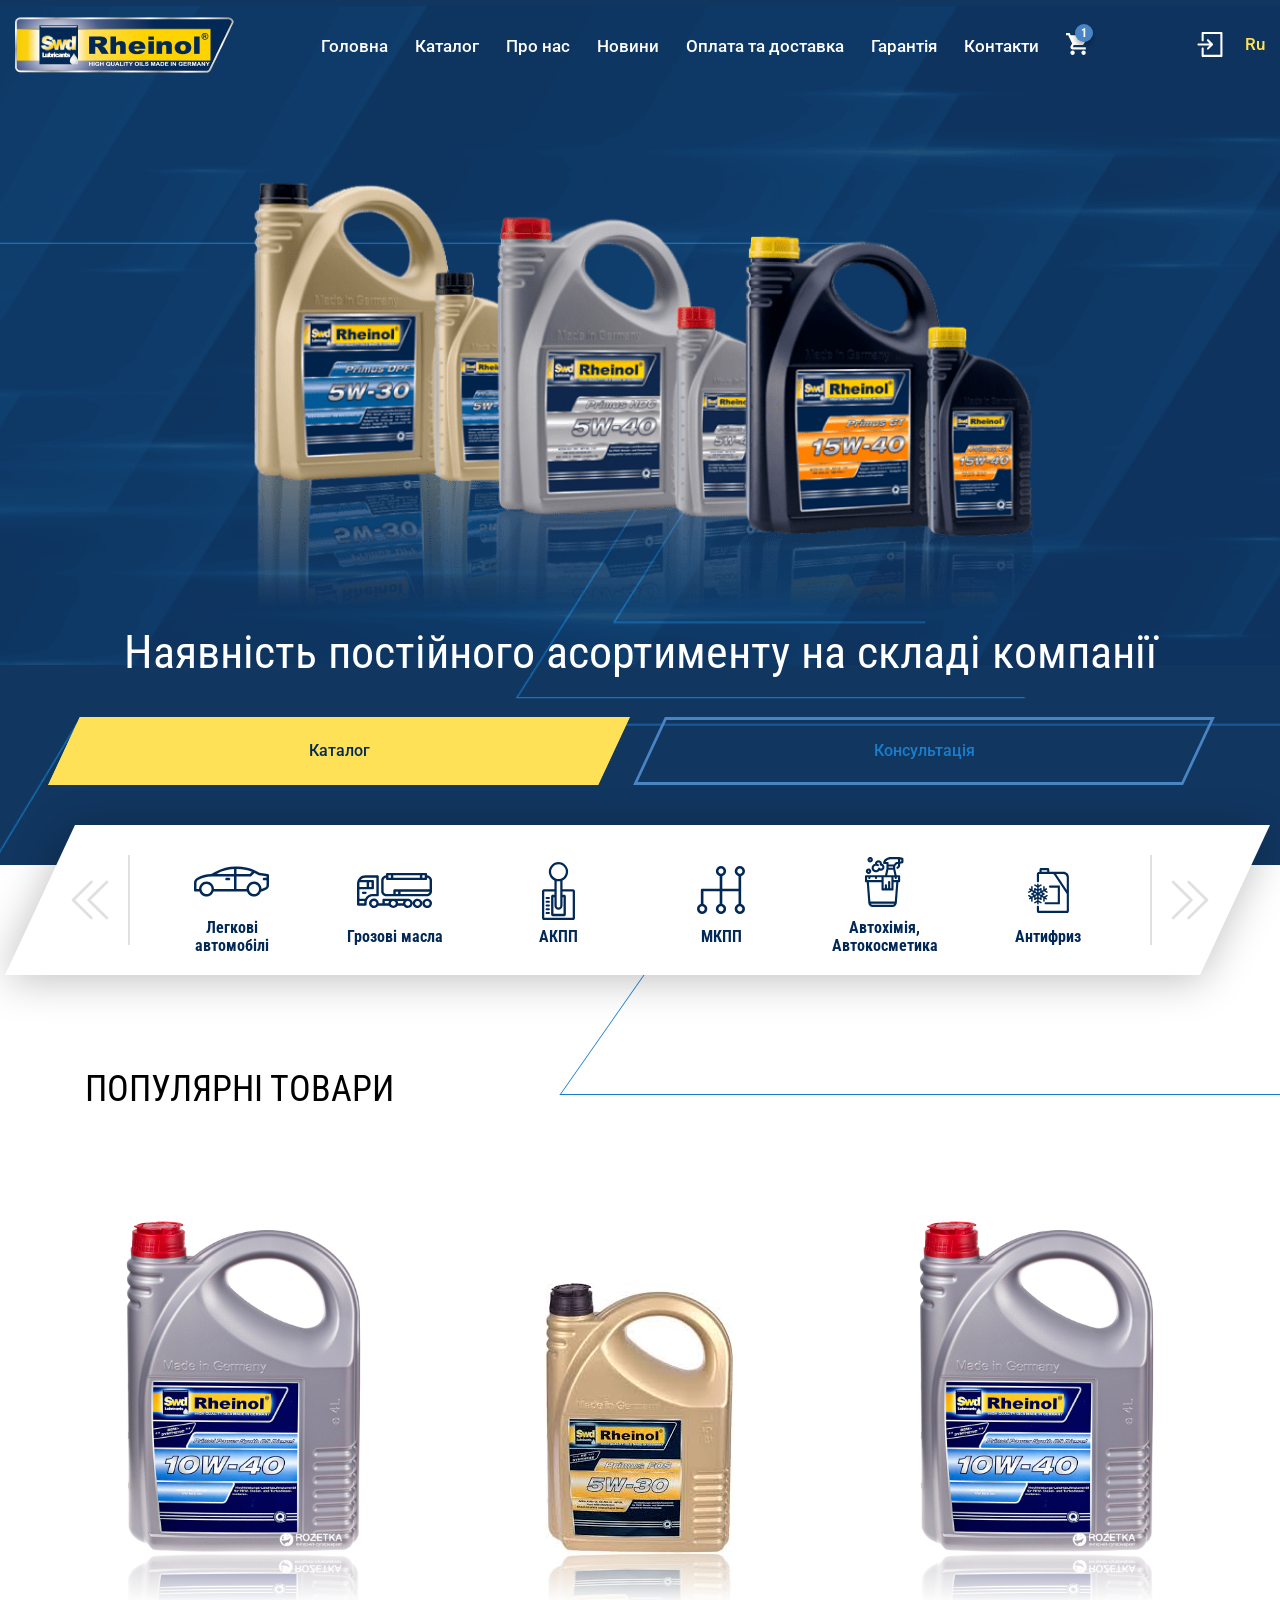
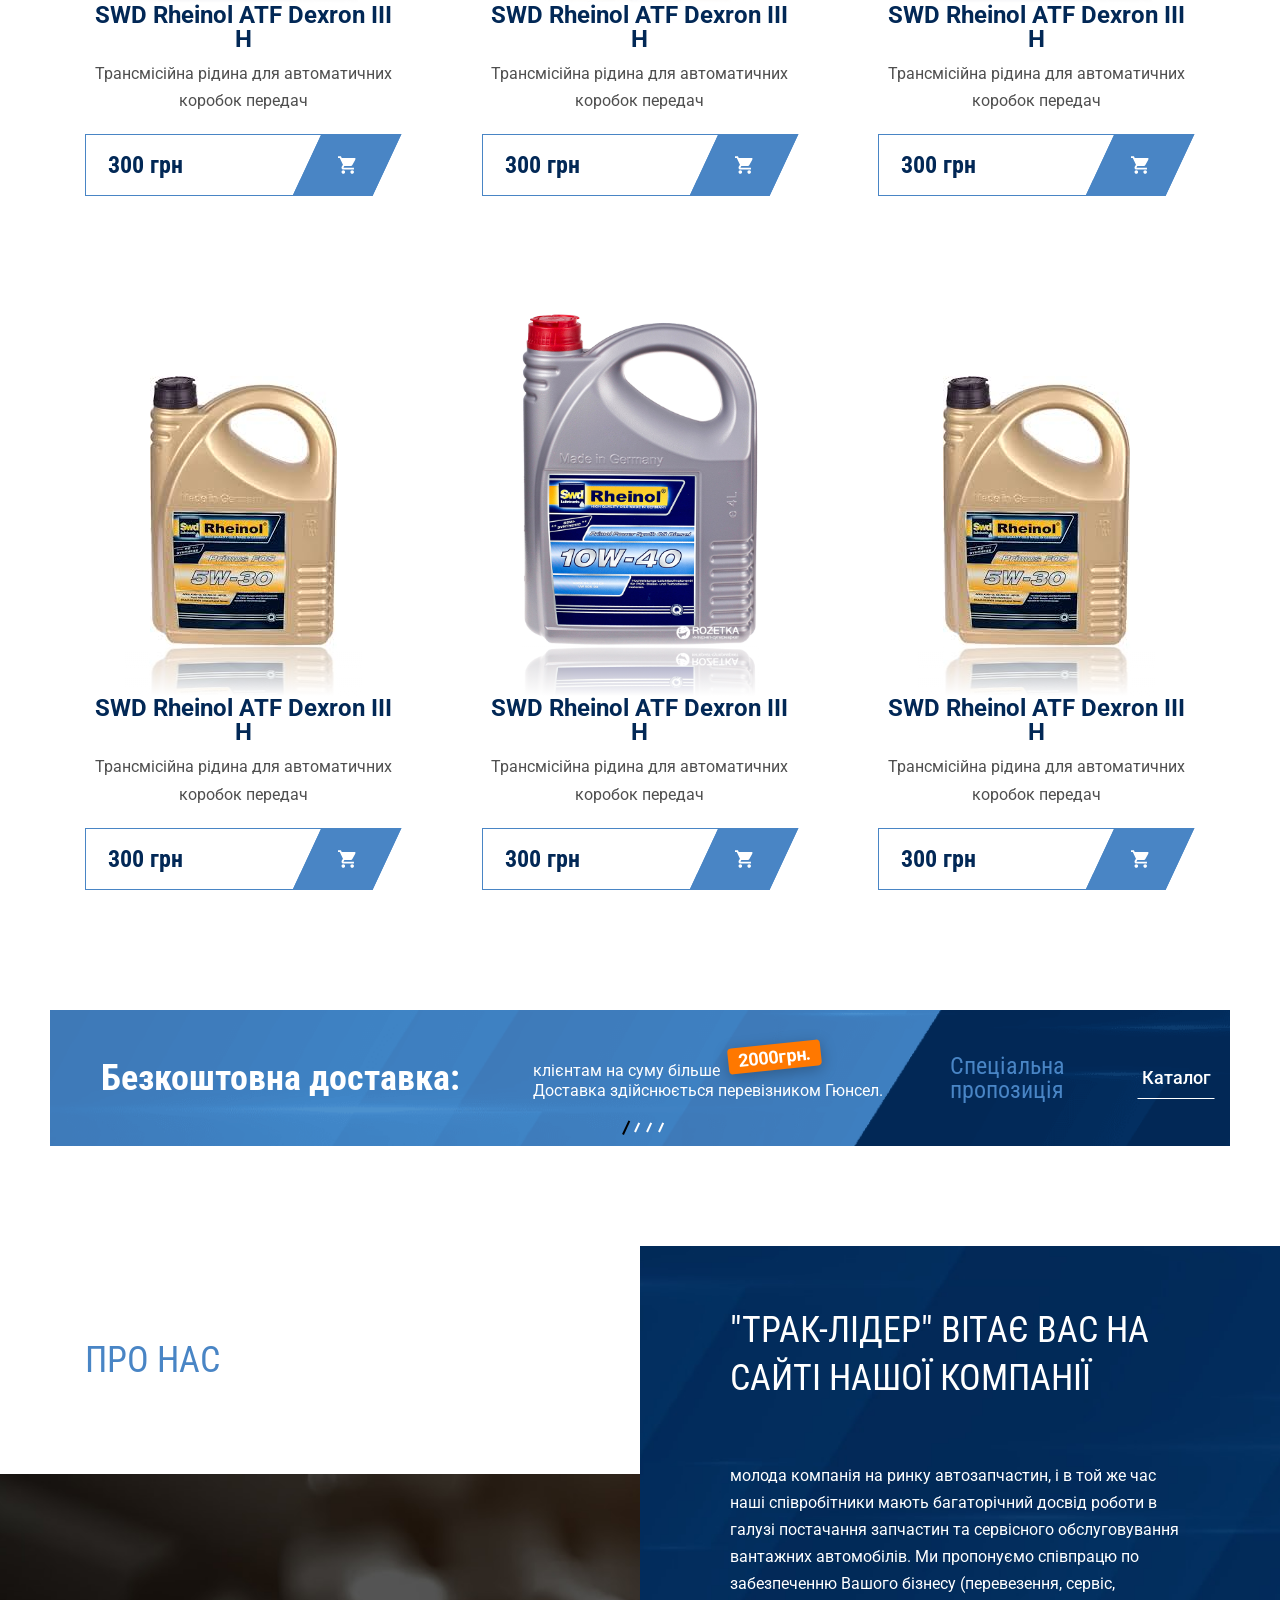
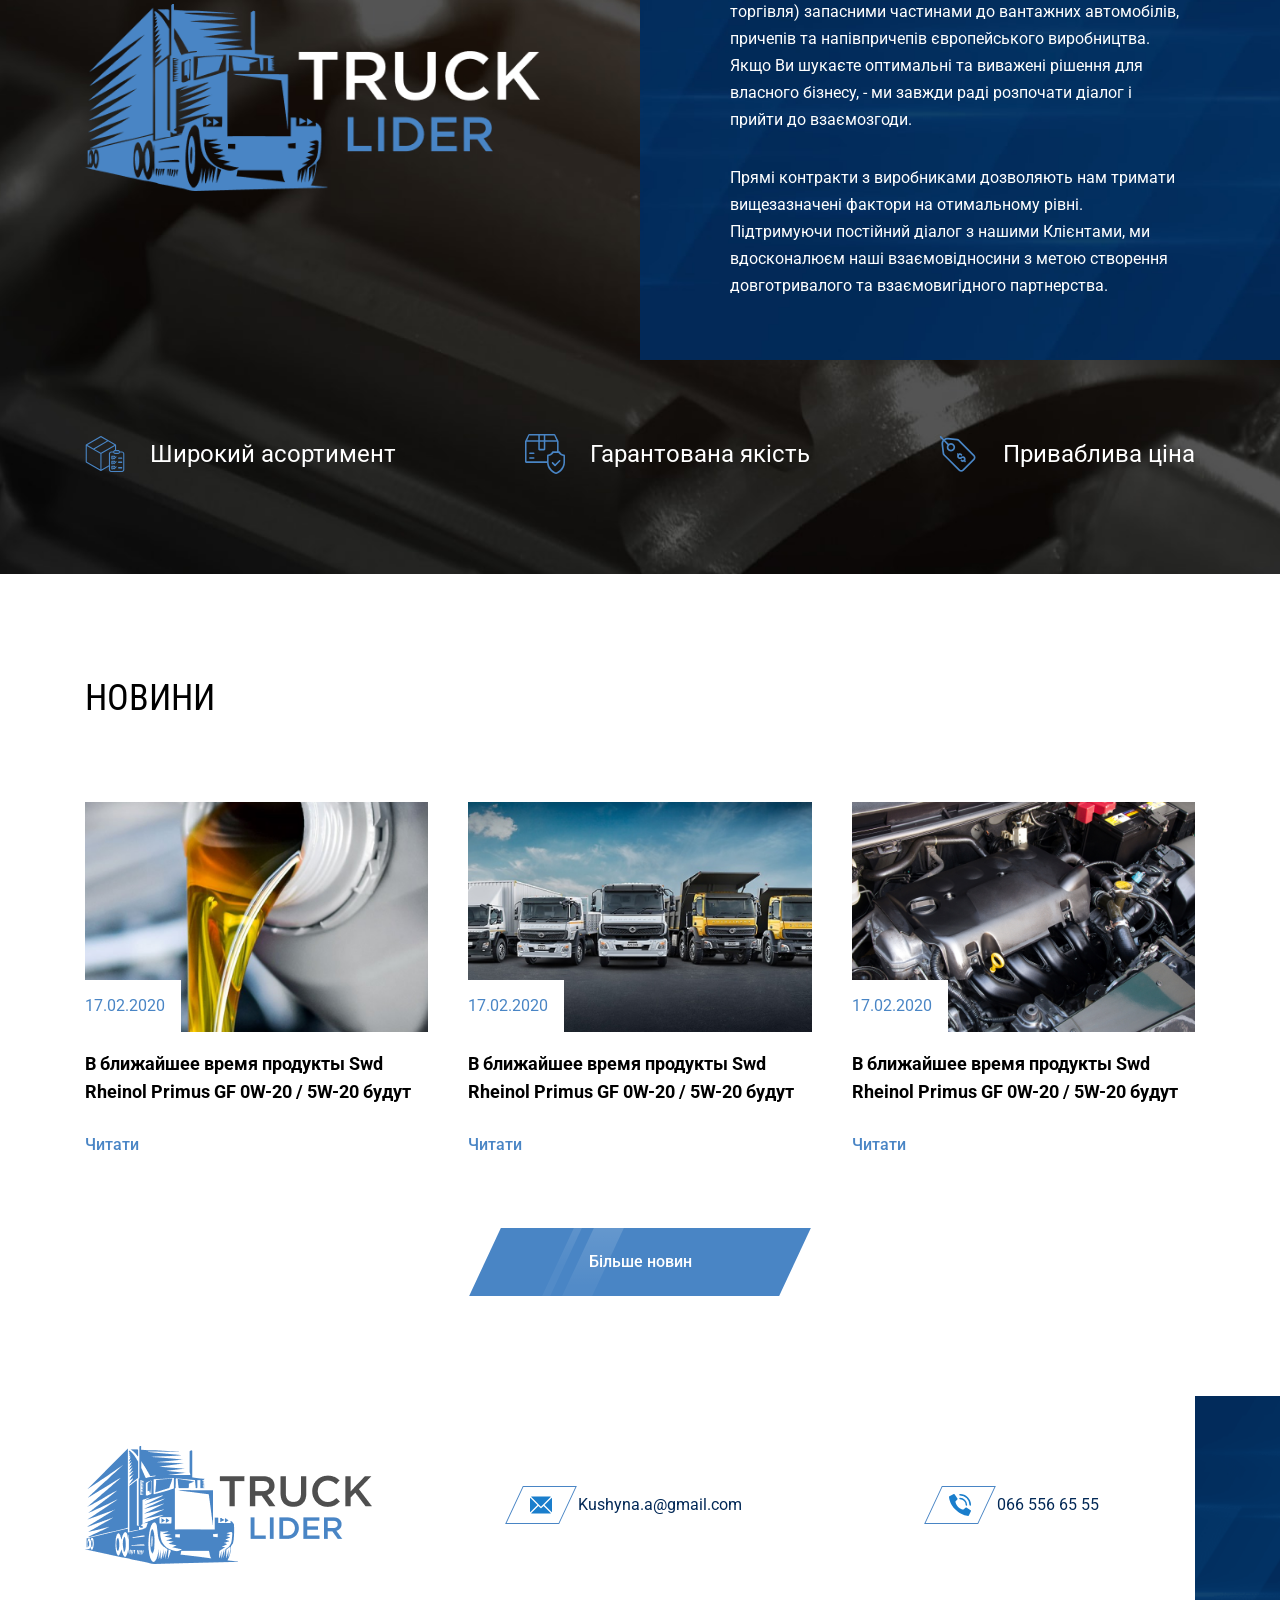
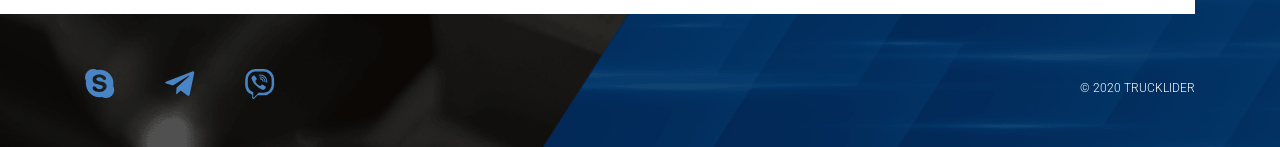
==== commit 5b096c7a: "Add page login, register, forgot password, profile" ====
--- a/index.html
+++ b/index.html
@@ -268,6 +268,16 @@
                                         </span>
                                     </a>
                                 </li>
+        
+                                <li class=" hide-pc">
+                                    <div class="menu-item-has-children header-language ">
+                                        <span> Ru </span>
+                                        <ul class="dropdown-menu">
+                                            <li><a href="#">Ua</a></li>
+                                            <li><a href="##">En</a></li>
+                                        </ul>
+                                    </div>
+                                </li>
                             </ul>
                         </nav>
                     </menu>
@@ -281,15 +291,24 @@
                                 <span>1</span>
                             </a>
                         </div>
-                        <div class="header-call">
-                            <a href="tel:+380676712131">
-                                <svg>
-                                    <use xlink:href="#icon-phone"></use>
-                                </svg>
-                                <span>
-                                    067 671 21 31
-                                </span>
-                            </a>
+                        <div class="header-login">
+                            <a href="login.html" class="header-login__icon">
+                                <svg>
+                                    <use xlink:href="#icon-header-login"></use>
+                                </svg>
+                            </a>
+                            <a href="login.html" class="header-login__link">
+                                вхід
+                            </a>
+                            <a href="register.html" class="header-login__link">реєстрація</a>
+                        </div>
+        
+                        <div class="menu-item-has-children header-language">
+                            <span> Ru </span>
+                            <ul class="dropdown-menu">
+                                <li><a href="#">Ua</a></li>
+                                <li><a href="##">En</a></li>
+                            </ul>
                         </div>
                         <div class="burger hidden-on-desktop">
                             <span>&nbsp;</span>
@@ -299,8 +318,7 @@
                     </div>
                 </div>
             </div>
-        </header>
-        <!-- End header -->
+        </header>        <!-- End header -->
 
         <!--Start page-->
         <div class="page-wrapper page-home">
--- a/main.css
+++ b/main.css
@@ -1,12 +1,15 @@
-@import url(https://fonts.googleapis.com/css2?family=Roboto:ital,wght@0,300;0,400;0,500;0,700;1,400&display=swap);@import url(https://fonts.googleapis.com/css2?family=Roboto+Condensed:ital,wght@0,400;0,700;1,400&display=swap);a,abbr,acronym,address,applet,article,aside,audio,b,big,blockquote,body,canvas,caption,center,cite,code,dd,del,details,dfn,div,dl,dt,em,embed,fieldset,figcaption,figure,footer,form,h1,h2,h3,h4,h5,h6,header,hgroup,html,i,iframe,img,ins,kbd,label,legend,li,mark,menu,nav,object,ol,output,p,pre,q,ruby,s,samp,section,small,span,strike,strong,sub,summary,sup,table,tbody,td,tfoot,th,thead,time,tr,tt,u,ul,var,video{margin:0;padding:0;border:0;font-size:100%;vertical-align:baseline}:focus{outline:0}article,aside,details,figcaption,figure,footer,header,hgroup,menu,nav,section{display:block}body{line-height:1}ol,ul{list-style:none}blockquote,q{quotes:none}blockquote:after,blockquote:before,q:after,q:before{content:""}input[type=search]::-webkit-search-cancel-button,input[type=search]::-webkit-search-decoration,input[type=search]::-webkit-search-results-button,input[type=search]::-webkit-search-results-decoration{-webkit-appearance:none;-moz-appearance:none}input[type=search]{-webkit-appearance:none;-moz-appearance:none}audio,canvas,video{display:inline-block;*display:inline;*zoom:1;max-width:100%}audio:not([controls]){display:none;height:0}[hidden]{display:none}html{font-size:100%;-webkit-text-size-adjust:100%;-ms-text-size-adjust:100%}a:focus{outline:thin dotted}a:active,a:hover{outline:0}img{border:0;-ms-interpolation-mode:bicubic}figure,form{margin:0}fieldset{border:1px solid silver;margin:0 2px;padding:.35em .625em .75em}legend{border:0;padding:0;white-space:normal;*margin-left:-7px}button,input,select,textarea{font-size:100%;margin:0;vertical-align:baseline;*vertical-align:middle}button,input{line-height:normal}button,select{text-transform:none}button,html input[type=button],input[type=reset],input[type=submit]{-webkit-appearance:button;cursor:pointer;*overflow:visible}button[disabled],html input[disabled]{cursor:default}input[type=checkbox],input[type=radio]{-webkit-box-sizing:border-box;box-sizing:border-box;padding:0;*height:13px;*width:13px}input[type=search]{-webkit-appearance:textfield;-webkit-box-sizing:content-box;box-sizing:content-box}input[type=search]::-webkit-search-cancel-button,input[type=search]::-webkit-search-decoration{-webkit-appearance:none}button::-moz-focus-inner,input::-moz-focus-inner{border:0;padding:0}textarea{overflow:auto;vertical-align:top}table{border-spacing:0}button,html,input,select,textarea{color:#222}::-moz-selection{background:#b3d4fc;text-shadow:none}::selection{background:#b3d4fc;text-shadow:none}img{vertical-align:middle}fieldset{border:0;margin:0;padding:0}textarea{resize:vertical}.chromeframe{margin:.2em 0;background:#ccc;color:#000;padding:.2em 0}/*!
+@import url(https://fonts.googleapis.com/css2?family=Roboto:ital,wght@0,300;0,400;0,500;0,700;1,400&display=swap);
+@import url(https://fonts.googleapis.com/css2?family=Roboto+Condensed:ital,wght@0,400;0,700;1,400&display=swap);
+html,body,div,span,applet,object,iframe,h1,h2,h3,h4,h5,h6,p,blockquote,pre,a,abbr,acronym,address,big,cite,code,del,dfn,em,img,ins,kbd,q,s,samp,small,strike,strong,sub,sup,tt,var,b,u,i,center,dl,dt,dd,ol,ul,li,fieldset,form,label,legend,table,caption,tbody,tfoot,thead,tr,th,td,article,aside,canvas,details,embed,figure,figcaption,footer,header,hgroup,menu,nav,output,ruby,section,summary,time,mark,audio,video{margin:0;padding:0;border:0;font-size:100%;vertical-align:baseline}:focus{outline:0}article,aside,details,figcaption,figure,footer,header,hgroup,menu,nav,section{display:block}body{line-height:1}ol,ul{list-style:none}blockquote,q{quotes:none}blockquote:before,blockquote:after,q:before,q:after{content:''}table{border-collapse:collapse;border-spacing:0}input[type=search]::-webkit-search-cancel-button,input[type=search]::-webkit-search-decoration,input[type=search]::-webkit-search-results-button,input[type=search]::-webkit-search-results-decoration{-webkit-appearance:none;-moz-appearance:none}input[type=search]{-webkit-appearance:none;-moz-appearance:none;-webkit-box-sizing:content-box;box-sizing:content-box}textarea{overflow:auto;vertical-align:top;resize:vertical}audio,canvas,video{display:inline-block;*display:inline;*zoom:1;max-width:100%}audio:not([controls]){display:none;height:0}[hidden]{display:none}html{font-size:100%;-webkit-text-size-adjust:100%;-ms-text-size-adjust:100%}a:focus{outline:thin dotted}a:active,a:hover{outline:0}img{border:0;-ms-interpolation-mode:bicubic}figure{margin:0}form{margin:0}fieldset{border:1px solid #c0c0c0;margin:0 2px;padding:0.35em 0.625em 0.75em}legend{border:0;padding:0;white-space:normal;*margin-left:-7px}button,input,select,textarea{font-size:100%;margin:0;vertical-align:baseline;*vertical-align:middle}button,input{line-height:normal}button,select{text-transform:none}button,html input[type="button"],input[type="reset"],input[type="submit"]{-webkit-appearance:button;cursor:pointer;*overflow:visible}button[disabled],html input[disabled]{cursor:default}input[type="checkbox"],input[type="radio"]{-webkit-box-sizing:border-box;box-sizing:border-box;padding:0;*height:13px;*width:13px}input[type=search]{-webkit-appearance:textfield;-webkit-box-sizing:content-box;box-sizing:content-box}input[type="search"]::-webkit-search-cancel-button,input[type="search"]::-webkit-search-decoration{-webkit-appearance:none}button::-moz-focus-inner,input::-moz-focus-inner{border:0;padding:0}textarea{overflow:auto;vertical-align:top}table{border-collapse:collapse;border-spacing:0}html,button,input,select,textarea{color:#222}::-moz-selection{background:#b3d4fc;text-shadow:none}::selection{background:#b3d4fc;text-shadow:none}img{vertical-align:middle}fieldset{border:0;margin:0;padding:0}textarea{resize:vertical}.chromeframe{margin:0.2em 0;background:#ccc;color:#000;padding:0.2em 0}/*!
  * animate.css -http://daneden.me/animate
  * Version - 3.7.0
  * Licensed under the MIT license - http://opensource.org/licenses/MIT
  *
  * Copyright (c) 2018 Daniel Eden
- */@-webkit-keyframes bounce{0%,20%,53%,80%,to{-webkit-animation-timing-function:cubic-bezier(.215,.61,.355,1);animation-timing-function:cubic-bezier(.215,.61,.355,1);-webkit-transform:translateZ(0);transform:translateZ(0)}40%,43%{-webkit-animation-timing-function:cubic-bezier(.755,.05,.855,.06);animation-timing-function:cubic-bezier(.755,.05,.855,.06);-webkit-transform:translate3d(0,-30px,0);transform:translate3d(0,-30px,0)}70%{-webkit-animation-timing-function:cubic-bezier(.755,.05,.855,.06);animation-timing-function:cubic-bezier(.755,.05,.855,.06);-webkit-transform:translate3d(0,-15px,0);transform:translate3d(0,-15px,0)}90%{-webkit-transform:translate3d(0,-4px,0);transform:translate3d(0,-4px,0)}}@keyframes bounce{0%,20%,53%,80%,to{-webkit-animation-timing-function:cubic-bezier(.215,.61,.355,1);animation-timing-function:cubic-bezier(.215,.61,.355,1);-webkit-transform:translateZ(0);transform:translateZ(0)}40%,43%{-webkit-animation-timing-function:cubic-bezier(.755,.05,.855,.06);animation-timing-function:cubic-bezier(.755,.05,.855,.06);-webkit-transform:translate3d(0,-30px,0);transform:translate3d(0,-30px,0)}70%{-webkit-animation-timing-function:cubic-bezier(.755,.05,.855,.06);animation-timing-function:cubic-bezier(.755,.05,.855,.06);-webkit-transform:translate3d(0,-15px,0);transform:translate3d(0,-15px,0)}90%{-webkit-transform:translate3d(0,-4px,0);transform:translate3d(0,-4px,0)}}.bounce{-webkit-animation-name:bounce;animation-name:bounce;-webkit-transform-origin:center bottom;transform-origin:center bottom}@-webkit-keyframes flash{0%,50%,to{opacity:1}25%,75%{opacity:0}}@keyframes flash{0%,50%,to{opacity:1}25%,75%{opacity:0}}.flash{-webkit-animation-name:flash;animation-name:flash}@-webkit-keyframes pulse{0%{-webkit-transform:scaleX(1);transform:scaleX(1)}50%{-webkit-transform:scale3d(1.05,1.05,1.05);transform:scale3d(1.05,1.05,1.05)}to{-webkit-transform:scaleX(1);transform:scaleX(1)}}@keyframes pulse{0%{-webkit-transform:scaleX(1);transform:scaleX(1)}50%{-webkit-transform:scale3d(1.05,1.05,1.05);transform:scale3d(1.05,1.05,1.05)}to{-webkit-transform:scaleX(1);transform:scaleX(1)}}.pulse{-webkit-animation-name:pulse;animation-name:pulse}@-webkit-keyframes rubberBand{0%{-webkit-transform:scaleX(1);transform:scaleX(1)}30%{-webkit-transform:scale3d(1.25,.75,1);transform:scale3d(1.25,.75,1)}40%{-webkit-transform:scale3d(.75,1.25,1);transform:scale3d(.75,1.25,1)}50%{-webkit-transform:scale3d(1.15,.85,1);transform:scale3d(1.15,.85,1)}65%{-webkit-transform:scale3d(.95,1.05,1);transform:scale3d(.95,1.05,1)}75%{-webkit-transform:scale3d(1.05,.95,1);transform:scale3d(1.05,.95,1)}to{-webkit-transform:scaleX(1);transform:scaleX(1)}}@keyframes rubberBand{0%{-webkit-transform:scaleX(1);transform:scaleX(1)}30%{-webkit-transform:scale3d(1.25,.75,1);transform:scale3d(1.25,.75,1)}40%{-webkit-transform:scale3d(.75,1.25,1);transform:scale3d(.75,1.25,1)}50%{-webkit-transform:scale3d(1.15,.85,1);transform:scale3d(1.15,.85,1)}65%{-webkit-transform:scale3d(.95,1.05,1);transform:scale3d(.95,1.05,1)}75%{-webkit-transform:scale3d(1.05,.95,1);transform:scale3d(1.05,.95,1)}to{-webkit-transform:scaleX(1);transform:scaleX(1)}}.rubberBand{-webkit-animation-name:rubberBand;animation-name:rubberBand}@-webkit-keyframes shake{0%,to{-webkit-transform:translateZ(0);transform:translateZ(0)}10%,30%,50%,70%,90%{-webkit-transform:translate3d(-10px,0,0);transform:translate3d(-10px,0,0)}20%,40%,60%,80%{-webkit-transform:translate3d(10px,0,0);transform:translate3d(10px,0,0)}}@keyframes shake{0%,to{-webkit-transform:translateZ(0);transform:translateZ(0)}10%,30%,50%,70%,90%{-webkit-transform:translate3d(-10px,0,0);transform:translate3d(-10px,0,0)}20%,40%,60%,80%{-webkit-transform:translate3d(10px,0,0);transform:translate3d(10px,0,0)}}.shake{-webkit-animation-name:shake;animation-name:shake}@-webkit-keyframes headShake{0%{-webkit-transform:translateX(0);transform:translateX(0)}6.5%{-webkit-transform:translateX(-6px) rotateY(-9deg);transform:translateX(-6px) rotateY(-9deg)}18.5%{-webkit-transform:translateX(5px) rotateY(7deg);transform:translateX(5px) rotateY(7deg)}31.5%{-webkit-transform:translateX(-3px) rotateY(-5deg);transform:translateX(-3px) rotateY(-5deg)}43.5%{-webkit-transform:translateX(2px) rotateY(3deg);transform:translateX(2px) rotateY(3deg)}50%{-webkit-transform:translateX(0);transform:translateX(0)}}@keyframes headShake{0%{-webkit-transform:translateX(0);transform:translateX(0)}6.5%{-webkit-transform:translateX(-6px) rotateY(-9deg);transform:translateX(-6px) rotateY(-9deg)}18.5%{-webkit-transform:translateX(5px) rotateY(7deg);transform:translateX(5px) rotateY(7deg)}31.5%{-webkit-transform:translateX(-3px) rotateY(-5deg);transform:translateX(-3px) rotateY(-5deg)}43.5%{-webkit-transform:translateX(2px) rotateY(3deg);transform:translateX(2px) rotateY(3deg)}50%{-webkit-transform:translateX(0);transform:translateX(0)}}.headShake{-webkit-animation-timing-function:ease-in-out;animation-timing-function:ease-in-out;-webkit-animation-name:headShake;animation-name:headShake}@-webkit-keyframes swing{20%{-webkit-transform:rotate(15deg);transform:rotate(15deg)}40%{-webkit-transform:rotate(-10deg);transform:rotate(-10deg)}60%{-webkit-transform:rotate(5deg);transform:rotate(5deg)}80%{-webkit-transform:rotate(-5deg);transform:rotate(-5deg)}to{-webkit-transform:rotate(0deg);transform:rotate(0deg)}}@keyframes swing{20%{-webkit-transform:rotate(15deg);transform:rotate(15deg)}40%{-webkit-transform:rotate(-10deg);transform:rotate(-10deg)}60%{-webkit-transform:rotate(5deg);transform:rotate(5deg)}80%{-webkit-transform:rotate(-5deg);transform:rotate(-5deg)}to{-webkit-transform:rotate(0deg);transform:rotate(0deg)}}.swing{-webkit-transform-origin:top center;transform-origin:top center;-webkit-animation-name:swing;animation-name:swing}@-webkit-keyframes tada{0%{-webkit-transform:scaleX(1);transform:scaleX(1)}10%,20%{-webkit-transform:scale3d(.9,.9,.9) rotate(-3deg);transform:scale3d(.9,.9,.9) rotate(-3deg)}30%,50%,70%,90%{-webkit-transform:scale3d(1.1,1.1,1.1) rotate(3deg);transform:scale3d(1.1,1.1,1.1) rotate(3deg)}40%,60%,80%{-webkit-transform:scale3d(1.1,1.1,1.1) rotate(-3deg);transform:scale3d(1.1,1.1,1.1) rotate(-3deg)}to{-webkit-transform:scaleX(1);transform:scaleX(1)}}@keyframes tada{0%{-webkit-transform:scaleX(1);transform:scaleX(1)}10%,20%{-webkit-transform:scale3d(.9,.9,.9) rotate(-3deg);transform:scale3d(.9,.9,.9) rotate(-3deg)}30%,50%,70%,90%{-webkit-transform:scale3d(1.1,1.1,1.1) rotate(3deg);transform:scale3d(1.1,1.1,1.1) rotate(3deg)}40%,60%,80%{-webkit-transform:scale3d(1.1,1.1,1.1) rotate(-3deg);transform:scale3d(1.1,1.1,1.1) rotate(-3deg)}to{-webkit-transform:scaleX(1);transform:scaleX(1)}}.tada{-webkit-animation-name:tada;animation-name:tada}@-webkit-keyframes wobble{0%{-webkit-transform:translateZ(0);transform:translateZ(0)}15%{-webkit-transform:translate3d(-25%,0,0) rotate(-5deg);transform:translate3d(-25%,0,0) rotate(-5deg)}30%{-webkit-transform:translate3d(20%,0,0) rotate(3deg);transform:translate3d(20%,0,0) rotate(3deg)}45%{-webkit-transform:translate3d(-15%,0,0) rotate(-3deg);transform:translate3d(-15%,0,0) rotate(-3deg)}60%{-webkit-transform:translate3d(10%,0,0) rotate(2deg);transform:translate3d(10%,0,0) rotate(2deg)}75%{-webkit-transform:translate3d(-5%,0,0) rotate(-1deg);transform:translate3d(-5%,0,0) rotate(-1deg)}to{-webkit-transform:translateZ(0);transform:translateZ(0)}}@keyframes wobble{0%{-webkit-transform:translateZ(0);transform:translateZ(0)}15%{-webkit-transform:translate3d(-25%,0,0) rotate(-5deg);transform:translate3d(-25%,0,0) rotate(-5deg)}30%{-webkit-transform:translate3d(20%,0,0) rotate(3deg);transform:translate3d(20%,0,0) rotate(3deg)}45%{-webkit-transform:translate3d(-15%,0,0) rotate(-3deg);transform:translate3d(-15%,0,0) rotate(-3deg)}60%{-webkit-transform:translate3d(10%,0,0) rotate(2deg);transform:translate3d(10%,0,0) rotate(2deg)}75%{-webkit-transform:translate3d(-5%,0,0) rotate(-1deg);transform:translate3d(-5%,0,0) rotate(-1deg)}to{-webkit-transform:translateZ(0);transform:translateZ(0)}}.wobble{-webkit-animation-name:wobble;animation-name:wobble}@-webkit-keyframes jello{0%,11.1%,to{-webkit-transform:translateZ(0);transform:translateZ(0)}22.2%{-webkit-transform:skewX(-12.5deg) skewY(-12.5deg);transform:skewX(-12.5deg) skewY(-12.5deg)}33.3%{-webkit-transform:skewX(6.25deg) skewY(6.25deg);transform:skewX(6.25deg) skewY(6.25deg)}44.4%{-webkit-transform:skewX(-3.125deg) skewY(-3.125deg);transform:skewX(-3.125deg) skewY(-3.125deg)}55.5%{-webkit-transform:skewX(1.5625deg) skewY(1.5625deg);transform:skewX(1.5625deg) skewY(1.5625deg)}66.6%{-webkit-transform:skewX(-.78125deg) skewY(-.78125deg);transform:skewX(-.78125deg) skewY(-.78125deg)}77.7%{-webkit-transform:skewX(.39063deg) skewY(.39063deg);transform:skewX(.39063deg) skewY(.39063deg)}88.8%{-webkit-transform:skewX(-.19531deg) skewY(-.19531deg);transform:skewX(-.19531deg) skewY(-.19531deg)}}@keyframes jello{0%,11.1%,to{-webkit-transform:translateZ(0);transform:translateZ(0)}22.2%{-webkit-transform:skewX(-12.5deg) skewY(-12.5deg);transform:skewX(-12.5deg) skewY(-12.5deg)}33.3%{-webkit-transform:skewX(6.25deg) skewY(6.25deg);transform:skewX(6.25deg) skewY(6.25deg)}44.4%{-webkit-transform:skewX(-3.125deg) skewY(-3.125deg);transform:skewX(-3.125deg) skewY(-3.125deg)}55.5%{-webkit-transform:skewX(1.5625deg) skewY(1.5625deg);transform:skewX(1.5625deg) skewY(1.5625deg)}66.6%{-webkit-transform:skewX(-.78125deg) skewY(-.78125deg);transform:skewX(-.78125deg) skewY(-.78125deg)}77.7%{-webkit-transform:skewX(.39063deg) skewY(.39063deg);transform:skewX(.39063deg) skewY(.39063deg)}88.8%{-webkit-transform:skewX(-.19531deg) skewY(-.19531deg);transform:skewX(-.19531deg) skewY(-.19531deg)}}.jello{-webkit-animation-name:jello;animation-name:jello;-webkit-transform-origin:center;transform-origin:center}@-webkit-keyframes heartBeat{0%{-webkit-transform:scale(1);transform:scale(1)}14%{-webkit-transform:scale(1.3);transform:scale(1.3)}28%{-webkit-transform:scale(1);transform:scale(1)}42%{-webkit-transform:scale(1.3);transform:scale(1.3)}70%{-webkit-transform:scale(1);transform:scale(1)}}@keyframes heartBeat{0%{-webkit-transform:scale(1);transform:scale(1)}14%{-webkit-transform:scale(1.3);transform:scale(1.3)}28%{-webkit-transform:scale(1);transform:scale(1)}42%{-webkit-transform:scale(1.3);transform:scale(1.3)}70%{-webkit-transform:scale(1);transform:scale(1)}}.heartBeat{-webkit-animation-name:heartBeat;animation-name:heartBeat;-webkit-animation-duration:1.3s;animation-duration:1.3s;-webkit-animation-timing-function:ease-in-out;animation-timing-function:ease-in-out}@-webkit-keyframes bounceIn{0%,20%,40%,60%,80%,to{-webkit-animation-timing-function:cubic-bezier(.215,.61,.355,1);animation-timing-function:cubic-bezier(.215,.61,.355,1)}0%{opacity:0;-webkit-transform:scale3d(.3,.3,.3);transform:scale3d(.3,.3,.3)}20%{-webkit-transform:scale3d(1.1,1.1,1.1);transform:scale3d(1.1,1.1,1.1)}40%{-webkit-transform:scale3d(.9,.9,.9);transform:scale3d(.9,.9,.9)}60%{opacity:1;-webkit-transform:scale3d(1.03,1.03,1.03);transform:scale3d(1.03,1.03,1.03)}80%{-webkit-transform:scale3d(.97,.97,.97);transform:scale3d(.97,.97,.97)}to{opacity:1;-webkit-transform:scaleX(1);transform:scaleX(1)}}@keyframes bounceIn{0%,20%,40%,60%,80%,to{-webkit-animation-timing-function:cubic-bezier(.215,.61,.355,1);animation-timing-function:cubic-bezier(.215,.61,.355,1)}0%{opacity:0;-webkit-transform:scale3d(.3,.3,.3);transform:scale3d(.3,.3,.3)}20%{-webkit-transform:scale3d(1.1,1.1,1.1);transform:scale3d(1.1,1.1,1.1)}40%{-webkit-transform:scale3d(.9,.9,.9);transform:scale3d(.9,.9,.9)}60%{opacity:1;-webkit-transform:scale3d(1.03,1.03,1.03);transform:scale3d(1.03,1.03,1.03)}80%{-webkit-transform:scale3d(.97,.97,.97);transform:scale3d(.97,.97,.97)}to{opacity:1;-webkit-transform:scaleX(1);transform:scaleX(1)}}.bounceIn{-webkit-animation-duration:.75s;animation-duration:.75s;-webkit-animation-name:bounceIn;animation-name:bounceIn}@-webkit-keyframes bounceInDown{0%,60%,75%,90%,to{-webkit-animation-timing-function:cubic-bezier(.215,.61,.355,1);animation-timing-function:cubic-bezier(.215,.61,.355,1)}0%{opacity:0;-webkit-transform:translate3d(0,-3000px,0);transform:translate3d(0,-3000px,0)}60%{opacity:1;-webkit-transform:translate3d(0,25px,0);transform:translate3d(0,25px,0)}75%{-webkit-transform:translate3d(0,-10px,0);transform:translate3d(0,-10px,0)}90%{-webkit-transform:translate3d(0,5px,0);transform:translate3d(0,5px,0)}to{-webkit-transform:translateZ(0);transform:translateZ(0)}}@keyframes bounceInDown{0%,60%,75%,90%,to{-webkit-animation-timing-function:cubic-bezier(.215,.61,.355,1);animation-timing-function:cubic-bezier(.215,.61,.355,1)}0%{opacity:0;-webkit-transform:translate3d(0,-3000px,0);transform:translate3d(0,-3000px,0)}60%{opacity:1;-webkit-transform:translate3d(0,25px,0);transform:translate3d(0,25px,0)}75%{-webkit-transform:translate3d(0,-10px,0);transform:translate3d(0,-10px,0)}90%{-webkit-transform:translate3d(0,5px,0);transform:translate3d(0,5px,0)}to{-webkit-transform:translateZ(0);transform:translateZ(0)}}.bounceInDown{-webkit-animation-name:bounceInDown;animation-name:bounceInDown}@-webkit-keyframes bounceInLeft{0%,60%,75%,90%,to{-webkit-animation-timing-function:cubic-bezier(.215,.61,.355,1);animation-timing-function:cubic-bezier(.215,.61,.355,1)}0%{opacity:0;-webkit-transform:translate3d(-3000px,0,0);transform:translate3d(-3000px,0,0)}60%{opacity:1;-webkit-transform:translate3d(25px,0,0);transform:translate3d(25px,0,0)}75%{-webkit-transform:translate3d(-10px,0,0);transform:translate3d(-10px,0,0)}90%{-webkit-transform:translate3d(5px,0,0);transform:translate3d(5px,0,0)}to{-webkit-transform:translateZ(0);transform:translateZ(0)}}@keyframes bounceInLeft{0%,60%,75%,90%,to{-webkit-animation-timing-function:cubic-bezier(.215,.61,.355,1);animation-timing-function:cubic-bezier(.215,.61,.355,1)}0%{opacity:0;-webkit-transform:translate3d(-3000px,0,0);transform:translate3d(-3000px,0,0)}60%{opacity:1;-webkit-transform:translate3d(25px,0,0);transform:translate3d(25px,0,0)}75%{-webkit-transform:translate3d(-10px,0,0);transform:translate3d(-10px,0,0)}90%{-webkit-transform:translate3d(5px,0,0);transform:translate3d(5px,0,0)}to{-webkit-transform:translateZ(0);transform:translateZ(0)}}.bounceInLeft{-webkit-animation-name:bounceInLeft;animation-name:bounceInLeft}@-webkit-keyframes bounceInRight{0%,60%,75%,90%,to{-webkit-animation-timing-function:cubic-bezier(.215,.61,.355,1);animation-timing-function:cubic-bezier(.215,.61,.355,1)}0%{opacity:0;-webkit-transform:translate3d(3000px,0,0);transform:translate3d(3000px,0,0)}60%{opacity:1;-webkit-transform:translate3d(-25px,0,0);transform:translate3d(-25px,0,0)}75%{-webkit-transform:translate3d(10px,0,0);transform:translate3d(10px,0,0)}90%{-webkit-transform:translate3d(-5px,0,0);transform:translate3d(-5px,0,0)}to{-webkit-transform:translateZ(0);transform:translateZ(0)}}@keyframes bounceInRight{0%,60%,75%,90%,to{-webkit-animation-timing-function:cubic-bezier(.215,.61,.355,1);animation-timing-function:cubic-bezier(.215,.61,.355,1)}0%{opacity:0;-webkit-transform:translate3d(3000px,0,0);transform:translate3d(3000px,0,0)}60%{opacity:1;-webkit-transform:translate3d(-25px,0,0);transform:translate3d(-25px,0,0)}75%{-webkit-transform:translate3d(10px,0,0);transform:translate3d(10px,0,0)}90%{-webkit-transform:translate3d(-5px,0,0);transform:translate3d(-5px,0,0)}to{-webkit-transform:translateZ(0);transform:translateZ(0)}}.bounceInRight{-webkit-animation-name:bounceInRight;animation-name:bounceInRight}@-webkit-keyframes bounceInUp{0%,60%,75%,90%,to{-webkit-animation-timing-function:cubic-bezier(.215,.61,.355,1);animation-timing-function:cubic-bezier(.215,.61,.355,1)}0%{opacity:0;-webkit-transform:translate3d(0,3000px,0);transform:translate3d(0,3000px,0)}60%{opacity:1;-webkit-transform:translate3d(0,-20px,0);transform:translate3d(0,-20px,0)}75%{-webkit-transform:translate3d(0,10px,0);transform:translate3d(0,10px,0)}90%{-webkit-transform:translate3d(0,-5px,0);transform:translate3d(0,-5px,0)}to{-webkit-transform:translateZ(0);transform:translateZ(0)}}@keyframes bounceInUp{0%,60%,75%,90%,to{-webkit-animation-timing-function:cubic-bezier(.215,.61,.355,1);animation-timing-function:cubic-bezier(.215,.61,.355,1)}0%{opacity:0;-webkit-transform:translate3d(0,3000px,0);transform:translate3d(0,3000px,0)}60%{opacity:1;-webkit-transform:translate3d(0,-20px,0);transform:translate3d(0,-20px,0)}75%{-webkit-transform:translate3d(0,10px,0);transform:translate3d(0,10px,0)}90%{-webkit-transform:translate3d(0,-5px,0);transform:translate3d(0,-5px,0)}to{-webkit-transform:translateZ(0);transform:translateZ(0)}}.bounceInUp{-webkit-animation-name:bounceInUp;animation-name:bounceInUp}@-webkit-keyframes bounceOut{20%{-webkit-transform:scale3d(.9,.9,.9);transform:scale3d(.9,.9,.9)}50%,55%{opacity:1;-webkit-transform:scale3d(1.1,1.1,1.1);transform:scale3d(1.1,1.1,1.1)}to{opacity:0;-webkit-transform:scale3d(.3,.3,.3);transform:scale3d(.3,.3,.3)}}@keyframes bounceOut{20%{-webkit-transform:scale3d(.9,.9,.9);transform:scale3d(.9,.9,.9)}50%,55%{opacity:1;-webkit-transform:scale3d(1.1,1.1,1.1);transform:scale3d(1.1,1.1,1.1)}to{opacity:0;-webkit-transform:scale3d(.3,.3,.3);transform:scale3d(.3,.3,.3)}}.bounceOut{-webkit-animation-duration:.75s;animation-duration:.75s;-webkit-animation-name:bounceOut;animation-name:bounceOut}@-webkit-keyframes bounceOutDown{20%{-webkit-transform:translate3d(0,10px,0);transform:translate3d(0,10px,0)}40%,45%{opacity:1;-webkit-transform:translate3d(0,-20px,0);transform:translate3d(0,-20px,0)}to{opacity:0;-webkit-transform:translate3d(0,2000px,0);transform:translate3d(0,2000px,0)}}@keyframes bounceOutDown{20%{-webkit-transform:translate3d(0,10px,0);transform:translate3d(0,10px,0)}40%,45%{opacity:1;-webkit-transform:translate3d(0,-20px,0);transform:translate3d(0,-20px,0)}to{opacity:0;-webkit-transform:translate3d(0,2000px,0);transform:translate3d(0,2000px,0)}}.bounceOutDown{-webkit-animation-name:bounceOutDown;animation-name:bounceOutDown}@-webkit-keyframes bounceOutLeft{20%{opacity:1;-webkit-transform:translate3d(20px,0,0);transform:translate3d(20px,0,0)}to{opacity:0;-webkit-transform:translate3d(-2000px,0,0);transform:translate3d(-2000px,0,0)}}@keyframes bounceOutLeft{20%{opacity:1;-webkit-transform:translate3d(20px,0,0);transform:translate3d(20px,0,0)}to{opacity:0;-webkit-transform:translate3d(-2000px,0,0);transform:translate3d(-2000px,0,0)}}.bounceOutLeft{-webkit-animation-name:bounceOutLeft;animation-name:bounceOutLeft}@-webkit-keyframes bounceOutRight{20%{opacity:1;-webkit-transform:translate3d(-20px,0,0);transform:translate3d(-20px,0,0)}to{opacity:0;-webkit-transform:translate3d(2000px,0,0);transform:translate3d(2000px,0,0)}}@keyframes bounceOutRight{20%{opacity:1;-webkit-transform:translate3d(-20px,0,0);transform:translate3d(-20px,0,0)}to{opacity:0;-webkit-transform:translate3d(2000px,0,0);transform:translate3d(2000px,0,0)}}.bounceOutRight{-webkit-animation-name:bounceOutRight;animation-name:bounceOutRight}@-webkit-keyframes bounceOutUp{20%{-webkit-transform:translate3d(0,-10px,0);transform:translate3d(0,-10px,0)}40%,45%{opacity:1;-webkit-transform:translate3d(0,20px,0);transform:translate3d(0,20px,0)}to{opacity:0;-webkit-transform:translate3d(0,-2000px,0);transform:translate3d(0,-2000px,0)}}@keyframes bounceOutUp{20%{-webkit-transform:translate3d(0,-10px,0);transform:translate3d(0,-10px,0)}40%,45%{opacity:1;-webkit-transform:translate3d(0,20px,0);transform:translate3d(0,20px,0)}to{opacity:0;-webkit-transform:translate3d(0,-2000px,0);transform:translate3d(0,-2000px,0)}}.bounceOutUp{-webkit-animation-name:bounceOutUp;animation-name:bounceOutUp}@-webkit-keyframes fadeIn{0%{opacity:0}to{opacity:1}}@keyframes fadeIn{0%{opacity:0}to{opacity:1}}.fadeIn{-webkit-animation-name:fadeIn;animation-name:fadeIn}@-webkit-keyframes fadeInDown{0%{opacity:0;-webkit-transform:translate3d(0,-100%,0);transform:translate3d(0,-100%,0)}to{opacity:1;-webkit-transform:translateZ(0);transform:translateZ(0)}}@keyframes fadeInDown{0%{opacity:0;-webkit-transform:translate3d(0,-100%,0);transform:translate3d(0,-100%,0)}to{opacity:1;-webkit-transform:translateZ(0);transform:translateZ(0)}}.fadeInDown{-webkit-animation-name:fadeInDown;animation-name:fadeInDown}@-webkit-keyframes fadeInDownBig{0%{opacity:0;-webkit-transform:translate3d(0,-2000px,0);transform:translate3d(0,-2000px,0)}to{opacity:1;-webkit-transform:translateZ(0);transform:translateZ(0)}}@keyframes fadeInDownBig{0%{opacity:0;-webkit-transform:translate3d(0,-2000px,0);transform:translate3d(0,-2000px,0)}to{opacity:1;-webkit-transform:translateZ(0);transform:translateZ(0)}}.fadeInDownBig{-webkit-animation-name:fadeInDownBig;animation-name:fadeInDownBig}@-webkit-keyframes fadeInLeft{0%{opacity:0;-webkit-transform:translate3d(-100%,0,0);transform:translate3d(-100%,0,0)}to{opacity:1;-webkit-transform:translateZ(0);transform:translateZ(0)}}@keyframes fadeInLeft{0%{opacity:0;-webkit-transform:translate3d(-100%,0,0);transform:translate3d(-100%,0,0)}to{opacity:1;-webkit-transform:translateZ(0);transform:translateZ(0)}}.fadeInLeft{-webkit-animation-name:fadeInLeft;animation-name:fadeInLeft}@-webkit-keyframes fadeInLeftBig{0%{opacity:0;-webkit-transform:translate3d(-2000px,0,0);transform:translate3d(-2000px,0,0)}to{opacity:1;-webkit-transform:translateZ(0);transform:translateZ(0)}}@keyframes fadeInLeftBig{0%{opacity:0;-webkit-transform:translate3d(-2000px,0,0);transform:translate3d(-2000px,0,0)}to{opacity:1;-webkit-transform:translateZ(0);transform:translateZ(0)}}.fadeInLeftBig{-webkit-animation-name:fadeInLeftBig;animation-name:fadeInLeftBig}@-webkit-keyframes fadeInRight{0%{opacity:0;-webkit-transform:translate3d(100%,0,0);transform:translate3d(100%,0,0)}to{opacity:1;-webkit-transform:translateZ(0);transform:translateZ(0)}}@keyframes fadeInRight{0%{opacity:0;-webkit-transform:translate3d(100%,0,0);transform:translate3d(100%,0,0)}to{opacity:1;-webkit-transform:translateZ(0);transform:translateZ(0)}}.fadeInRight{-webkit-animation-name:fadeInRight;animation-name:fadeInRight}@-webkit-keyframes fadeInRightBig{0%{opacity:0;-webkit-transform:translate3d(2000px,0,0);transform:translate3d(2000px,0,0)}to{opacity:1;-webkit-transform:translateZ(0);transform:translateZ(0)}}@keyframes fadeInRightBig{0%{opacity:0;-webkit-transform:translate3d(2000px,0,0);transform:translate3d(2000px,0,0)}to{opacity:1;-webkit-transform:translateZ(0);transform:translateZ(0)}}.fadeInRightBig{-webkit-animation-name:fadeInRightBig;animation-name:fadeInRightBig}@-webkit-keyframes fadeInUp{0%{opacity:0;-webkit-transform:translate3d(0,100%,0);transform:translate3d(0,100%,0)}to{opacity:1;-webkit-transform:translateZ(0);transform:translateZ(0)}}@keyframes fadeInUp{0%{opacity:0;-webkit-transform:translate3d(0,100%,0);transform:translate3d(0,100%,0)}to{opacity:1;-webkit-transform:translateZ(0);transform:translateZ(0)}}.fadeInUp{-webkit-animation-name:fadeInUp;animation-name:fadeInUp}@-webkit-keyframes fadeInUpBig{0%{opacity:0;-webkit-transform:translate3d(0,2000px,0);transform:translate3d(0,2000px,0)}to{opacity:1;-webkit-transform:translateZ(0);transform:translateZ(0)}}@keyframes fadeInUpBig{0%{opacity:0;-webkit-transform:translate3d(0,2000px,0);transform:translate3d(0,2000px,0)}to{opacity:1;-webkit-transform:translateZ(0);transform:translateZ(0)}}.fadeInUpBig{-webkit-animation-name:fadeInUpBig;animation-name:fadeInUpBig}@-webkit-keyframes fadeOut{0%{opacity:1}to{opacity:0}}@keyframes fadeOut{0%{opacity:1}to{opacity:0}}.fadeOut{-webkit-animation-name:fadeOut;animation-name:fadeOut}@-webkit-keyframes fadeOutDown{0%{opacity:1}to{opacity:0;-webkit-transform:translate3d(0,100%,0);transform:translate3d(0,100%,0)}}@keyframes fadeOutDown{0%{opacity:1}to{opacity:0;-webkit-transform:translate3d(0,100%,0);transform:translate3d(0,100%,0)}}.fadeOutDown{-webkit-animation-name:fadeOutDown;animation-name:fadeOutDown}@-webkit-keyframes fadeOutDownBig{0%{opacity:1}to{opacity:0;-webkit-transform:translate3d(0,2000px,0);transform:translate3d(0,2000px,0)}}@keyframes fadeOutDownBig{0%{opacity:1}to{opacity:0;-webkit-transform:translate3d(0,2000px,0);transform:translate3d(0,2000px,0)}}.fadeOutDownBig{-webkit-animation-name:fadeOutDownBig;animation-name:fadeOutDownBig}@-webkit-keyframes fadeOutLeft{0%{opacity:1}to{opacity:0;-webkit-transform:translate3d(-100%,0,0);transform:translate3d(-100%,0,0)}}@keyframes fadeOutLeft{0%{opacity:1}to{opacity:0;-webkit-transform:translate3d(-100%,0,0);transform:translate3d(-100%,0,0)}}.fadeOutLeft{-webkit-animation-name:fadeOutLeft;animation-name:fadeOutLeft}@-webkit-keyframes fadeOutLeftBig{0%{opacity:1}to{opacity:0;-webkit-transform:translate3d(-2000px,0,0);transform:translate3d(-2000px,0,0)}}@keyframes fadeOutLeftBig{0%{opacity:1}to{opacity:0;-webkit-transform:translate3d(-2000px,0,0);transform:translate3d(-2000px,0,0)}}.fadeOutLeftBig{-webkit-animation-name:fadeOutLeftBig;animation-name:fadeOutLeftBig}@-webkit-keyframes fadeOutRight{0%{opacity:1}to{opacity:0;-webkit-transform:translate3d(100%,0,0);transform:translate3d(100%,0,0)}}@keyframes fadeOutRight{0%{opacity:1}to{opacity:0;-webkit-transform:translate3d(100%,0,0);transform:translate3d(100%,0,0)}}.fadeOutRight{-webkit-animation-name:fadeOutRight;animation-name:fadeOutRight}@-webkit-keyframes fadeOutRightBig{0%{opacity:1}to{opacity:0;-webkit-transform:translate3d(2000px,0,0);transform:translate3d(2000px,0,0)}}@keyframes fadeOutRightBig{0%{opacity:1}to{opacity:0;-webkit-transform:translate3d(2000px,0,0);transform:translate3d(2000px,0,0)}}.fadeOutRightBig{-webkit-animation-name:fadeOutRightBig;animation-name:fadeOutRightBig}@-webkit-keyframes fadeOutUp{0%{opacity:1}to{opacity:0;-webkit-transform:translate3d(0,-100%,0);transform:translate3d(0,-100%,0)}}@keyframes fadeOutUp{0%{opacity:1}to{opacity:0;-webkit-transform:translate3d(0,-100%,0);transform:translate3d(0,-100%,0)}}.fadeOutUp{-webkit-animation-name:fadeOutUp;animation-name:fadeOutUp}@-webkit-keyframes fadeOutUpBig{0%{opacity:1}to{opacity:0;-webkit-transform:translate3d(0,-2000px,0);transform:translate3d(0,-2000px,0)}}@keyframes fadeOutUpBig{0%{opacity:1}to{opacity:0;-webkit-transform:translate3d(0,-2000px,0);transform:translate3d(0,-2000px,0)}}.fadeOutUpBig{-webkit-animation-name:fadeOutUpBig;animation-name:fadeOutUpBig}@-webkit-keyframes flip{0%{-webkit-transform:perspective(400px) scaleX(1) translateZ(0) rotateY(-1turn);transform:perspective(400px) scaleX(1) translateZ(0) rotateY(-1turn);-webkit-animation-timing-function:ease-out;animation-timing-function:ease-out}40%{-webkit-transform:perspective(400px) scaleX(1) translateZ(150px) rotateY(-190deg);transform:perspective(400px) scaleX(1) translateZ(150px) rotateY(-190deg);-webkit-animation-timing-function:ease-out;animation-timing-function:ease-out}50%{-webkit-transform:perspective(400px) scaleX(1) translateZ(150px) rotateY(-170deg);transform:perspective(400px) scaleX(1) translateZ(150px) rotateY(-170deg);-webkit-animation-timing-function:ease-in;animation-timing-function:ease-in}80%{-webkit-transform:perspective(400px) scale3d(.95,.95,.95) translateZ(0) rotateY(0deg);transform:perspective(400px) scale3d(.95,.95,.95) translateZ(0) rotateY(0deg);-webkit-animation-timing-function:ease-in;animation-timing-function:ease-in}to{-webkit-transform:perspective(400px) scaleX(1) translateZ(0) rotateY(0deg);transform:perspective(400px) scaleX(1) translateZ(0) rotateY(0deg);-webkit-animation-timing-function:ease-in;animation-timing-function:ease-in}}@keyframes flip{0%{-webkit-transform:perspective(400px) scaleX(1) translateZ(0) rotateY(-1turn);transform:perspective(400px) scaleX(1) translateZ(0) rotateY(-1turn);-webkit-animation-timing-function:ease-out;animation-timing-function:ease-out}40%{-webkit-transform:perspective(400px) scaleX(1) translateZ(150px) rotateY(-190deg);transform:perspective(400px) scaleX(1) translateZ(150px) rotateY(-190deg);-webkit-animation-timing-function:ease-out;animation-timing-function:ease-out}50%{-webkit-transform:perspective(400px) scaleX(1) translateZ(150px) rotateY(-170deg);transform:perspective(400px) scaleX(1) translateZ(150px) rotateY(-170deg);-webkit-animation-timing-function:ease-in;animation-timing-function:ease-in}80%{-webkit-transform:perspective(400px) scale3d(.95,.95,.95) translateZ(0) rotateY(0deg);transform:perspective(400px) scale3d(.95,.95,.95) translateZ(0) rotateY(0deg);-webkit-animation-timing-function:ease-in;animation-timing-function:ease-in}to{-webkit-transform:perspective(400px) scaleX(1) translateZ(0) rotateY(0deg);transform:perspective(400px) scaleX(1) translateZ(0) rotateY(0deg);-webkit-animation-timing-function:ease-in;animation-timing-function:ease-in}}.animated.flip{-webkit-backface-visibility:visible;backface-visibility:visible;-webkit-animation-name:flip;animation-name:flip}@-webkit-keyframes flipInX{0%{-webkit-transform:perspective(400px) rotateX(90deg);transform:perspective(400px) rotateX(90deg);-webkit-animation-timing-function:ease-in;animation-timing-function:ease-in;opacity:0}40%{-webkit-transform:perspective(400px) rotateX(-20deg);transform:perspective(400px) rotateX(-20deg);-webkit-animation-timing-function:ease-in;animation-timing-function:ease-in}60%{-webkit-transform:perspective(400px) rotateX(10deg);transform:perspective(400px) rotateX(10deg);opacity:1}80%{-webkit-transform:perspective(400px) rotateX(-5deg);transform:perspective(400px) rotateX(-5deg)}to{-webkit-transform:perspective(400px);transform:perspective(400px)}}@keyframes flipInX{0%{-webkit-transform:perspective(400px) rotateX(90deg);transform:perspective(400px) rotateX(90deg);-webkit-animation-timing-function:ease-in;animation-timing-function:ease-in;opacity:0}40%{-webkit-transform:perspective(400px) rotateX(-20deg);transform:perspective(400px) rotateX(-20deg);-webkit-animation-timing-function:ease-in;animation-timing-function:ease-in}60%{-webkit-transform:perspective(400px) rotateX(10deg);transform:perspective(400px) rotateX(10deg);opacity:1}80%{-webkit-transform:perspective(400px) rotateX(-5deg);transform:perspective(400px) rotateX(-5deg)}to{-webkit-transform:perspective(400px);transform:perspective(400px)}}.flipInX{-webkit-backface-visibility:visible!important;backface-visibility:visible!important;-webkit-animation-name:flipInX;animation-name:flipInX}@-webkit-keyframes flipInY{0%{-webkit-transform:perspective(400px) rotateY(90deg);transform:perspective(400px) rotateY(90deg);-webkit-animation-timing-function:ease-in;animation-timing-function:ease-in;opacity:0}40%{-webkit-transform:perspective(400px) rotateY(-20deg);transform:perspective(400px) rotateY(-20deg);-webkit-animation-timing-function:ease-in;animation-timing-function:ease-in}60%{-webkit-transform:perspective(400px) rotateY(10deg);transform:perspective(400px) rotateY(10deg);opacity:1}80%{-webkit-transform:perspective(400px) rotateY(-5deg);transform:perspective(400px) rotateY(-5deg)}to{-webkit-transform:perspective(400px);transform:perspective(400px)}}@keyframes flipInY{0%{-webkit-transform:perspective(400px) rotateY(90deg);transform:perspective(400px) rotateY(90deg);-webkit-animation-timing-function:ease-in;animation-timing-function:ease-in;opacity:0}40%{-webkit-transform:perspective(400px) rotateY(-20deg);transform:perspective(400px) rotateY(-20deg);-webkit-animation-timing-function:ease-in;animation-timing-function:ease-in}60%{-webkit-transform:perspective(400px) rotateY(10deg);transform:perspective(400px) rotateY(10deg);opacity:1}80%{-webkit-transform:perspective(400px) rotateY(-5deg);transform:perspective(400px) rotateY(-5deg)}to{-webkit-transform:perspective(400px);transform:perspective(400px)}}.flipInY{-webkit-backface-visibility:visible!important;backface-visibility:visible!important;-webkit-animation-name:flipInY;animation-name:flipInY}@-webkit-keyframes flipOutX{0%{-webkit-transform:perspective(400px);transform:perspective(400px)}30%{-webkit-transform:perspective(400px) rotateX(-20deg);transform:perspective(400px) rotateX(-20deg);opacity:1}to{-webkit-transform:perspective(400px) rotateX(90deg);transform:perspective(400px) rotateX(90deg);opacity:0}}@keyframes flipOutX{0%{-webkit-transform:perspective(400px);transform:perspective(400px)}30%{-webkit-transform:perspective(400px) rotateX(-20deg);transform:perspective(400px) rotateX(-20deg);opacity:1}to{-webkit-transform:perspective(400px) rotateX(90deg);transform:perspective(400px) rotateX(90deg);opacity:0}}.flipOutX{-webkit-animation-duration:.75s;animation-duration:.75s;-webkit-animation-name:flipOutX;animation-name:flipOutX;-webkit-backface-visibility:visible!important;backface-visibility:visible!important}@-webkit-keyframes flipOutY{0%{-webkit-transform:perspective(400px);transform:perspective(400px)}30%{-webkit-transform:perspective(400px) rotateY(-15deg);transform:perspective(400px) rotateY(-15deg);opacity:1}to{-webkit-transform:perspective(400px) rotateY(90deg);transform:perspective(400px) rotateY(90deg);opacity:0}}@keyframes flipOutY{0%{-webkit-transform:perspective(400px);transform:perspective(400px)}30%{-webkit-transform:perspective(400px) rotateY(-15deg);transform:perspective(400px) rotateY(-15deg);opacity:1}to{-webkit-transform:perspective(400px) rotateY(90deg);transform:perspective(400px) rotateY(90deg);opacity:0}}.flipOutY{-webkit-animation-duration:.75s;animation-duration:.75s;-webkit-backface-visibility:visible!important;backface-visibility:visible!important;-webkit-animation-name:flipOutY;animation-name:flipOutY}@-webkit-keyframes lightSpeedIn{0%{-webkit-transform:translate3d(100%,0,0) skewX(-30deg);transform:translate3d(100%,0,0) skewX(-30deg);opacity:0}60%{-webkit-transform:skewX(20deg);transform:skewX(20deg);opacity:1}80%{-webkit-transform:skewX(-5deg);transform:skewX(-5deg)}to{-webkit-transform:translateZ(0);transform:translateZ(0)}}@keyframes lightSpeedIn{0%{-webkit-transform:translate3d(100%,0,0) skewX(-30deg);transform:translate3d(100%,0,0) skewX(-30deg);opacity:0}60%{-webkit-transform:skewX(20deg);transform:skewX(20deg);opacity:1}80%{-webkit-transform:skewX(-5deg);transform:skewX(-5deg)}to{-webkit-transform:translateZ(0);transform:translateZ(0)}}.lightSpeedIn{-webkit-animation-name:lightSpeedIn;animation-name:lightSpeedIn;-webkit-animation-timing-function:ease-out;animation-timing-function:ease-out}@-webkit-keyframes lightSpeedOut{0%{opacity:1}to{-webkit-transform:translate3d(100%,0,0) skewX(30deg);transform:translate3d(100%,0,0) skewX(30deg);opacity:0}}@keyframes lightSpeedOut{0%{opacity:1}to{-webkit-transform:translate3d(100%,0,0) skewX(30deg);transform:translate3d(100%,0,0) skewX(30deg);opacity:0}}.lightSpeedOut{-webkit-animation-name:lightSpeedOut;animation-name:lightSpeedOut;-webkit-animation-timing-function:ease-in;animation-timing-function:ease-in}@-webkit-keyframes rotateIn{0%{-webkit-transform-origin:center;transform-origin:center;-webkit-transform:rotate(-200deg);transform:rotate(-200deg);opacity:0}to{-webkit-transform-origin:center;transform-origin:center;-webkit-transform:translateZ(0);transform:translateZ(0);opacity:1}}@keyframes rotateIn{0%{-webkit-transform-origin:center;transform-origin:center;-webkit-transform:rotate(-200deg);transform:rotate(-200deg);opacity:0}to{-webkit-transform-origin:center;transform-origin:center;-webkit-transform:translateZ(0);transform:translateZ(0);opacity:1}}.rotateIn{-webkit-animation-name:rotateIn;animation-name:rotateIn}@-webkit-keyframes rotateInDownLeft{0%{-webkit-transform-origin:left bottom;transform-origin:left bottom;-webkit-transform:rotate(-45deg);transform:rotate(-45deg);opacity:0}to{-webkit-transform-origin:left bottom;transform-origin:left bottom;-webkit-transform:translateZ(0);transform:translateZ(0);opacity:1}}@keyframes rotateInDownLeft{0%{-webkit-transform-origin:left bottom;transform-origin:left bottom;-webkit-transform:rotate(-45deg);transform:rotate(-45deg);opacity:0}to{-webkit-transform-origin:left bottom;transform-origin:left bottom;-webkit-transform:translateZ(0);transform:translateZ(0);opacity:1}}.rotateInDownLeft{-webkit-animation-name:rotateInDownLeft;animation-name:rotateInDownLeft}@-webkit-keyframes rotateInDownRight{0%{-webkit-transform-origin:right bottom;transform-origin:right bottom;-webkit-transform:rotate(45deg);transform:rotate(45deg);opacity:0}to{-webkit-transform-origin:right bottom;transform-origin:right bottom;-webkit-transform:translateZ(0);transform:translateZ(0);opacity:1}}@keyframes rotateInDownRight{0%{-webkit-transform-origin:right bottom;transform-origin:right bottom;-webkit-transform:rotate(45deg);transform:rotate(45deg);opacity:0}to{-webkit-transform-origin:right bottom;transform-origin:right bottom;-webkit-transform:translateZ(0);transform:translateZ(0);opacity:1}}.rotateInDownRight{-webkit-animation-name:rotateInDownRight;animation-name:rotateInDownRight}@-webkit-keyframes rotateInUpLeft{0%{-webkit-transform-origin:left bottom;transform-origin:left bottom;-webkit-transform:rotate(45deg);transform:rotate(45deg);opacity:0}to{-webkit-transform-origin:left bottom;transform-origin:left bottom;-webkit-transform:translateZ(0);transform:translateZ(0);opacity:1}}@keyframes rotateInUpLeft{0%{-webkit-transform-origin:left bottom;transform-origin:left bottom;-webkit-transform:rotate(45deg);transform:rotate(45deg);opacity:0}to{-webkit-transform-origin:left bottom;transform-origin:left bottom;-webkit-transform:translateZ(0);transform:translateZ(0);opacity:1}}.rotateInUpLeft{-webkit-animation-name:rotateInUpLeft;animation-name:rotateInUpLeft}@-webkit-keyframes rotateInUpRight{0%{-webkit-transform-origin:right bottom;transform-origin:right bottom;-webkit-transform:rotate(-90deg);transform:rotate(-90deg);opacity:0}to{-webkit-transform-origin:right bottom;transform-origin:right bottom;-webkit-transform:translateZ(0);transform:translateZ(0);opacity:1}}@keyframes rotateInUpRight{0%{-webkit-transform-origin:right bottom;transform-origin:right bottom;-webkit-transform:rotate(-90deg);transform:rotate(-90deg);opacity:0}to{-webkit-transform-origin:right bottom;transform-origin:right bottom;-webkit-transform:translateZ(0);transform:translateZ(0);opacity:1}}.rotateInUpRight{-webkit-animation-name:rotateInUpRight;animation-name:rotateInUpRight}@-webkit-keyframes rotateOut{0%{-webkit-transform-origin:center;transform-origin:center;opacity:1}to{-webkit-transform-origin:center;transform-origin:center;-webkit-transform:rotate(200deg);transform:rotate(200deg);opacity:0}}@keyframes rotateOut{0%{-webkit-transform-origin:center;transform-origin:center;opacity:1}to{-webkit-transform-origin:center;transform-origin:center;-webkit-transform:rotate(200deg);transform:rotate(200deg);opacity:0}}.rotateOut{-webkit-animation-name:rotateOut;animation-name:rotateOut}@-webkit-keyframes rotateOutDownLeft{0%{-webkit-transform-origin:left bottom;transform-origin:left bottom;opacity:1}to{-webkit-transform-origin:left bottom;transform-origin:left bottom;-webkit-transform:rotate(45deg);transform:rotate(45deg);opacity:0}}@keyframes rotateOutDownLeft{0%{-webkit-transform-origin:left bottom;transform-origin:left bottom;opacity:1}to{-webkit-transform-origin:left bottom;transform-origin:left bottom;-webkit-transform:rotate(45deg);transform:rotate(45deg);opacity:0}}.rotateOutDownLeft{-webkit-animation-name:rotateOutDownLeft;animation-name:rotateOutDownLeft}@-webkit-keyframes rotateOutDownRight{0%{-webkit-transform-origin:right bottom;transform-origin:right bottom;opacity:1}to{-webkit-transform-origin:right bottom;transform-origin:right bottom;-webkit-transform:rotate(-45deg);transform:rotate(-45deg);opacity:0}}@keyframes rotateOutDownRight{0%{-webkit-transform-origin:right bottom;transform-origin:right bottom;opacity:1}to{-webkit-transform-origin:right bottom;transform-origin:right bottom;-webkit-transform:rotate(-45deg);transform:rotate(-45deg);opacity:0}}.rotateOutDownRight{-webkit-animation-name:rotateOutDownRight;animation-name:rotateOutDownRight}@-webkit-keyframes rotateOutUpLeft{0%{-webkit-transform-origin:left bottom;transform-origin:left bottom;opacity:1}to{-webkit-transform-origin:left bottom;transform-origin:left bottom;-webkit-transform:rotate(-45deg);transform:rotate(-45deg);opacity:0}}@keyframes rotateOutUpLeft{0%{-webkit-transform-origin:left bottom;transform-origin:left bottom;opacity:1}to{-webkit-transform-origin:left bottom;transform-origin:left bottom;-webkit-transform:rotate(-45deg);transform:rotate(-45deg);opacity:0}}.rotateOutUpLeft{-webkit-animation-name:rotateOutUpLeft;animation-name:rotateOutUpLeft}@-webkit-keyframes rotateOutUpRight{0%{-webkit-transform-origin:right bottom;transform-origin:right bottom;opacity:1}to{-webkit-transform-origin:right bottom;transform-origin:right bottom;-webkit-transform:rotate(90deg);transform:rotate(90deg);opacity:0}}@keyframes rotateOutUpRight{0%{-webkit-transform-origin:right bottom;transform-origin:right bottom;opacity:1}to{-webkit-transform-origin:right bottom;transform-origin:right bottom;-webkit-transform:rotate(90deg);transform:rotate(90deg);opacity:0}}.rotateOutUpRight{-webkit-animation-name:rotateOutUpRight;animation-name:rotateOutUpRight}@-webkit-keyframes hinge{0%{-webkit-transform-origin:top left;transform-origin:top left;-webkit-animation-timing-function:ease-in-out;animation-timing-function:ease-in-out}20%,60%{-webkit-transform:rotate(80deg);transform:rotate(80deg);-webkit-transform-origin:top left;transform-origin:top left;-webkit-animation-timing-function:ease-in-out;animation-timing-function:ease-in-out}40%,80%{-webkit-transform:rotate(60deg);transform:rotate(60deg);-webkit-transform-origin:top left;transform-origin:top left;-webkit-animation-timing-function:ease-in-out;animation-timing-function:ease-in-out;opacity:1}to{-webkit-transform:translate3d(0,700px,0);transform:translate3d(0,700px,0);opacity:0}}@keyframes hinge{0%{-webkit-transform-origin:top left;transform-origin:top left;-webkit-animation-timing-function:ease-in-out;animation-timing-function:ease-in-out}20%,60%{-webkit-transform:rotate(80deg);transform:rotate(80deg);-webkit-transform-origin:top left;transform-origin:top left;-webkit-animation-timing-function:ease-in-out;animation-timing-function:ease-in-out}40%,80%{-webkit-transform:rotate(60deg);transform:rotate(60deg);-webkit-transform-origin:top left;transform-origin:top left;-webkit-animation-timing-function:ease-in-out;animation-timing-function:ease-in-out;opacity:1}to{-webkit-transform:translate3d(0,700px,0);transform:translate3d(0,700px,0);opacity:0}}.hinge{-webkit-animation-duration:2s;animation-duration:2s;-webkit-animation-name:hinge;animation-name:hinge}@-webkit-keyframes jackInTheBox{0%{opacity:0;-webkit-transform:scale(.1) rotate(30deg);transform:scale(.1) rotate(30deg);-webkit-transform-origin:center bottom;transform-origin:center bottom}50%{-webkit-transform:rotate(-10deg);transform:rotate(-10deg)}70%{-webkit-transform:rotate(3deg);transform:rotate(3deg)}to{opacity:1;-webkit-transform:scale(1);transform:scale(1)}}@keyframes jackInTheBox{0%{opacity:0;-webkit-transform:scale(.1) rotate(30deg);transform:scale(.1) rotate(30deg);-webkit-transform-origin:center bottom;transform-origin:center bottom}50%{-webkit-transform:rotate(-10deg);transform:rotate(-10deg)}70%{-webkit-transform:rotate(3deg);transform:rotate(3deg)}to{opacity:1;-webkit-transform:scale(1);transform:scale(1)}}.jackInTheBox{-webkit-animation-name:jackInTheBox;animation-name:jackInTheBox}@-webkit-keyframes rollIn{0%{opacity:0;-webkit-transform:translate3d(-100%,0,0) rotate(-120deg);transform:translate3d(-100%,0,0) rotate(-120deg)}to{opacity:1;-webkit-transform:translateZ(0);transform:translateZ(0)}}@keyframes rollIn{0%{opacity:0;-webkit-transform:translate3d(-100%,0,0) rotate(-120deg);transform:translate3d(-100%,0,0) rotate(-120deg)}to{opacity:1;-webkit-transform:translateZ(0);transform:translateZ(0)}}.rollIn{-webkit-animation-name:rollIn;animation-name:rollIn}@-webkit-keyframes rollOut{0%{opacity:1}to{opacity:0;-webkit-transform:translate3d(100%,0,0) rotate(120deg);transform:translate3d(100%,0,0) rotate(120deg)}}@keyframes rollOut{0%{opacity:1}to{opacity:0;-webkit-transform:translate3d(100%,0,0) rotate(120deg);transform:translate3d(100%,0,0) rotate(120deg)}}.rollOut{-webkit-animation-name:rollOut;animation-name:rollOut}@-webkit-keyframes zoomIn{0%{opacity:0;-webkit-transform:scale3d(.3,.3,.3);transform:scale3d(.3,.3,.3)}50%{opacity:1}}@keyframes zoomIn{0%{opacity:0;-webkit-transform:scale3d(.3,.3,.3);transform:scale3d(.3,.3,.3)}50%{opacity:1}}.zoomIn{-webkit-animation-name:zoomIn;animation-name:zoomIn}@-webkit-keyframes zoomInDown{0%{opacity:0;-webkit-transform:scale3d(.1,.1,.1) translate3d(0,-1000px,0);transform:scale3d(.1,.1,.1) translate3d(0,-1000px,0);-webkit-animation-timing-function:cubic-bezier(.55,.055,.675,.19);animation-timing-function:cubic-bezier(.55,.055,.675,.19)}60%{opacity:1;-webkit-transform:scale3d(.475,.475,.475) translate3d(0,60px,0);transform:scale3d(.475,.475,.475) translate3d(0,60px,0);-webkit-animation-timing-function:cubic-bezier(.175,.885,.32,1);animation-timing-function:cubic-bezier(.175,.885,.32,1)}}@keyframes zoomInDown{0%{opacity:0;-webkit-transform:scale3d(.1,.1,.1) translate3d(0,-1000px,0);transform:scale3d(.1,.1,.1) translate3d(0,-1000px,0);-webkit-animation-timing-function:cubic-bezier(.55,.055,.675,.19);animation-timing-function:cubic-bezier(.55,.055,.675,.19)}60%{opacity:1;-webkit-transform:scale3d(.475,.475,.475) translate3d(0,60px,0);transform:scale3d(.475,.475,.475) translate3d(0,60px,0);-webkit-animation-timing-function:cubic-bezier(.175,.885,.32,1);animation-timing-function:cubic-bezier(.175,.885,.32,1)}}.zoomInDown{-webkit-animation-name:zoomInDown;animation-name:zoomInDown}@-webkit-keyframes zoomInLeft{0%{opacity:0;-webkit-transform:scale3d(.1,.1,.1) translate3d(-1000px,0,0);transform:scale3d(.1,.1,.1) translate3d(-1000px,0,0);-webkit-animation-timing-function:cubic-bezier(.55,.055,.675,.19);animation-timing-function:cubic-bezier(.55,.055,.675,.19)}60%{opacity:1;-webkit-transform:scale3d(.475,.475,.475) translate3d(10px,0,0);transform:scale3d(.475,.475,.475) translate3d(10px,0,0);-webkit-animation-timing-function:cubic-bezier(.175,.885,.32,1);animation-timing-function:cubic-bezier(.175,.885,.32,1)}}@keyframes zoomInLeft{0%{opacity:0;-webkit-transform:scale3d(.1,.1,.1) translate3d(-1000px,0,0);transform:scale3d(.1,.1,.1) translate3d(-1000px,0,0);-webkit-animation-timing-function:cubic-bezier(.55,.055,.675,.19);animation-timing-function:cubic-bezier(.55,.055,.675,.19)}60%{opacity:1;-webkit-transform:scale3d(.475,.475,.475) translate3d(10px,0,0);transform:scale3d(.475,.475,.475) translate3d(10px,0,0);-webkit-animation-timing-function:cubic-bezier(.175,.885,.32,1);animation-timing-function:cubic-bezier(.175,.885,.32,1)}}.zoomInLeft{-webkit-animation-name:zoomInLeft;animation-name:zoomInLeft}@-webkit-keyframes zoomInRight{0%{opacity:0;-webkit-transform:scale3d(.1,.1,.1) translate3d(1000px,0,0);transform:scale3d(.1,.1,.1) translate3d(1000px,0,0);-webkit-animation-timing-function:cubic-bezier(.55,.055,.675,.19);animation-timing-function:cubic-bezier(.55,.055,.675,.19)}60%{opacity:1;-webkit-transform:scale3d(.475,.475,.475) translate3d(-10px,0,0);transform:scale3d(.475,.475,.475) translate3d(-10px,0,0);-webkit-animation-timing-function:cubic-bezier(.175,.885,.32,1);animation-timing-function:cubic-bezier(.175,.885,.32,1)}}@keyframes zoomInRight{0%{opacity:0;-webkit-transform:scale3d(.1,.1,.1) translate3d(1000px,0,0);transform:scale3d(.1,.1,.1) translate3d(1000px,0,0);-webkit-animation-timing-function:cubic-bezier(.55,.055,.675,.19);animation-timing-function:cubic-bezier(.55,.055,.675,.19)}60%{opacity:1;-webkit-transform:scale3d(.475,.475,.475) translate3d(-10px,0,0);transform:scale3d(.475,.475,.475) translate3d(-10px,0,0);-webkit-animation-timing-function:cubic-bezier(.175,.885,.32,1);animation-timing-function:cubic-bezier(.175,.885,.32,1)}}.zoomInRight{-webkit-animation-name:zoomInRight;animation-name:zoomInRight}@-webkit-keyframes zoomInUp{0%{opacity:0;-webkit-transform:scale3d(.1,.1,.1) translate3d(0,1000px,0);transform:scale3d(.1,.1,.1) translate3d(0,1000px,0);-webkit-animation-timing-function:cubic-bezier(.55,.055,.675,.19);animation-timing-function:cubic-bezier(.55,.055,.675,.19)}60%{opacity:1;-webkit-transform:scale3d(.475,.475,.475) translate3d(0,-60px,0);transform:scale3d(.475,.475,.475) translate3d(0,-60px,0);-webkit-animation-timing-function:cubic-bezier(.175,.885,.32,1);animation-timing-function:cubic-bezier(.175,.885,.32,1)}}@keyframes zoomInUp{0%{opacity:0;-webkit-transform:scale3d(.1,.1,.1) translate3d(0,1000px,0);transform:scale3d(.1,.1,.1) translate3d(0,1000px,0);-webkit-animation-timing-function:cubic-bezier(.55,.055,.675,.19);animation-timing-function:cubic-bezier(.55,.055,.675,.19)}60%{opacity:1;-webkit-transform:scale3d(.475,.475,.475) translate3d(0,-60px,0);transform:scale3d(.475,.475,.475) translate3d(0,-60px,0);-webkit-animation-timing-function:cubic-bezier(.175,.885,.32,1);animation-timing-function:cubic-bezier(.175,.885,.32,1)}}.zoomInUp{-webkit-animation-name:zoomInUp;animation-name:zoomInUp}@-webkit-keyframes zoomOut{0%{opacity:1}50%{opacity:0;-webkit-transform:scale3d(.3,.3,.3);transform:scale3d(.3,.3,.3)}to{opacity:0}}@keyframes zoomOut{0%{opacity:1}50%{opacity:0;-webkit-transform:scale3d(.3,.3,.3);transform:scale3d(.3,.3,.3)}to{opacity:0}}.zoomOut{-webkit-animation-name:zoomOut;animation-name:zoomOut}@-webkit-keyframes zoomOutDown{40%{opacity:1;-webkit-transform:scale3d(.475,.475,.475) translate3d(0,-60px,0);transform:scale3d(.475,.475,.475) translate3d(0,-60px,0);-webkit-animation-timing-function:cubic-bezier(.55,.055,.675,.19);animation-timing-function:cubic-bezier(.55,.055,.675,.19)}to{opacity:0;-webkit-transform:scale3d(.1,.1,.1) translate3d(0,2000px,0);transform:scale3d(.1,.1,.1) translate3d(0,2000px,0);-webkit-transform-origin:center bottom;transform-origin:center bottom;-webkit-animation-timing-function:cubic-bezier(.175,.885,.32,1);animation-timing-function:cubic-bezier(.175,.885,.32,1)}}@keyframes zoomOutDown{40%{opacity:1;-webkit-transform:scale3d(.475,.475,.475) translate3d(0,-60px,0);transform:scale3d(.475,.475,.475) translate3d(0,-60px,0);-webkit-animation-timing-function:cubic-bezier(.55,.055,.675,.19);animation-timing-function:cubic-bezier(.55,.055,.675,.19)}to{opacity:0;-webkit-transform:scale3d(.1,.1,.1) translate3d(0,2000px,0);transform:scale3d(.1,.1,.1) translate3d(0,2000px,0);-webkit-transform-origin:center bottom;transform-origin:center bottom;-webkit-animation-timing-function:cubic-bezier(.175,.885,.32,1);animation-timing-function:cubic-bezier(.175,.885,.32,1)}}.zoomOutDown{-webkit-animation-name:zoomOutDown;animation-name:zoomOutDown}@-webkit-keyframes zoomOutLeft{40%{opacity:1;-webkit-transform:scale3d(.475,.475,.475) translate3d(42px,0,0);transform:scale3d(.475,.475,.475) translate3d(42px,0,0)}to{opacity:0;-webkit-transform:scale(.1) translate3d(-2000px,0,0);transform:scale(.1) translate3d(-2000px,0,0);-webkit-transform-origin:left center;transform-origin:left center}}@keyframes zoomOutLeft{40%{opacity:1;-webkit-transform:scale3d(.475,.475,.475) translate3d(42px,0,0);transform:scale3d(.475,.475,.475) translate3d(42px,0,0)}to{opacity:0;-webkit-transform:scale(.1) translate3d(-2000px,0,0);transform:scale(.1) translate3d(-2000px,0,0);-webkit-transform-origin:left center;transform-origin:left center}}.zoomOutLeft{-webkit-animation-name:zoomOutLeft;animation-name:zoomOutLeft}@-webkit-keyframes zoomOutRight{40%{opacity:1;-webkit-transform:scale3d(.475,.475,.475) translate3d(-42px,0,0);transform:scale3d(.475,.475,.475) translate3d(-42px,0,0)}to{opacity:0;-webkit-transform:scale(.1) translate3d(2000px,0,0);transform:scale(.1) translate3d(2000px,0,0);-webkit-transform-origin:right center;transform-origin:right center}}@keyframes zoomOutRight{40%{opacity:1;-webkit-transform:scale3d(.475,.475,.475) translate3d(-42px,0,0);transform:scale3d(.475,.475,.475) translate3d(-42px,0,0)}to{opacity:0;-webkit-transform:scale(.1) translate3d(2000px,0,0);transform:scale(.1) translate3d(2000px,0,0);-webkit-transform-origin:right center;transform-origin:right center}}.zoomOutRight{-webkit-animation-name:zoomOutRight;animation-name:zoomOutRight}@-webkit-keyframes zoomOutUp{40%{opacity:1;-webkit-transform:scale3d(.475,.475,.475) translate3d(0,60px,0);transform:scale3d(.475,.475,.475) translate3d(0,60px,0);-webkit-animation-timing-function:cubic-bezier(.55,.055,.675,.19);animation-timing-function:cubic-bezier(.55,.055,.675,.19)}to{opacity:0;-webkit-transform:scale3d(.1,.1,.1) translate3d(0,-2000px,0);transform:scale3d(.1,.1,.1) translate3d(0,-2000px,0);-webkit-transform-origin:center bottom;transform-origin:center bottom;-webkit-animation-timing-function:cubic-bezier(.175,.885,.32,1);animation-timing-function:cubic-bezier(.175,.885,.32,1)}}@keyframes zoomOutUp{40%{opacity:1;-webkit-transform:scale3d(.475,.475,.475) translate3d(0,60px,0);transform:scale3d(.475,.475,.475) translate3d(0,60px,0);-webkit-animation-timing-function:cubic-bezier(.55,.055,.675,.19);animation-timing-function:cubic-bezier(.55,.055,.675,.19)}to{opacity:0;-webkit-transform:scale3d(.1,.1,.1) translate3d(0,-2000px,0);transform:scale3d(.1,.1,.1) translate3d(0,-2000px,0);-webkit-transform-origin:center bottom;transform-origin:center bottom;-webkit-animation-timing-function:cubic-bezier(.175,.885,.32,1);animation-timing-function:cubic-bezier(.175,.885,.32,1)}}.zoomOutUp{-webkit-animation-name:zoomOutUp;animation-name:zoomOutUp}@-webkit-keyframes slideInDown{0%{-webkit-transform:translate3d(0,-100%,0);transform:translate3d(0,-100%,0);visibility:visible}to{-webkit-transform:translateZ(0);transform:translateZ(0)}}@keyframes slideInDown{0%{-webkit-transform:translate3d(0,-100%,0);transform:translate3d(0,-100%,0);visibility:visible}to{-webkit-transform:translateZ(0);transform:translateZ(0)}}.slideInDown{-webkit-animation-name:slideInDown;animation-name:slideInDown}@-webkit-keyframes slideInLeft{0%{-webkit-transform:translate3d(-100%,0,0);transform:translate3d(-100%,0,0);visibility:visible}to{-webkit-transform:translateZ(0);transform:translateZ(0)}}@keyframes slideInLeft{0%{-webkit-transform:translate3d(-100%,0,0);transform:translate3d(-100%,0,0);visibility:visible}to{-webkit-transform:translateZ(0);transform:translateZ(0)}}.slideInLeft{-webkit-animation-name:slideInLeft;animation-name:slideInLeft}@-webkit-keyframes slideInRight{0%{-webkit-transform:translate3d(100%,0,0);transform:translate3d(100%,0,0);visibility:visible}to{-webkit-transform:translateZ(0);transform:translateZ(0)}}@keyframes slideInRight{0%{-webkit-transform:translate3d(100%,0,0);transform:translate3d(100%,0,0);visibility:visible}to{-webkit-transform:translateZ(0);transform:translateZ(0)}}.slideInRight{-webkit-animation-name:slideInRight;animation-name:slideInRight}@-webkit-keyframes slideInUp{0%{-webkit-transform:translate3d(0,100%,0);transform:translate3d(0,100%,0);visibility:visible}to{-webkit-transform:translateZ(0);transform:translateZ(0)}}@keyframes slideInUp{0%{-webkit-transform:translate3d(0,100%,0);transform:translate3d(0,100%,0);visibility:visible}to{-webkit-transform:translateZ(0);transform:translateZ(0)}}.slideInUp{-webkit-animation-name:slideInUp;animation-name:slideInUp}@-webkit-keyframes slideOutDown{0%{-webkit-transform:translateZ(0);transform:translateZ(0)}to{visibility:hidden;-webkit-transform:translate3d(0,100%,0);transform:translate3d(0,100%,0)}}@keyframes slideOutDown{0%{-webkit-transform:translateZ(0);transform:translateZ(0)}to{visibility:hidden;-webkit-transform:translate3d(0,100%,0);transform:translate3d(0,100%,0)}}.slideOutDown{-webkit-animation-name:slideOutDown;animation-name:slideOutDown}@-webkit-keyframes slideOutLeft{0%{-webkit-transform:translateZ(0);transform:translateZ(0)}to{visibility:hidden;-webkit-transform:translate3d(-100%,0,0);transform:translate3d(-100%,0,0)}}@keyframes slideOutLeft{0%{-webkit-transform:translateZ(0);transform:translateZ(0)}to{visibility:hidden;-webkit-transform:translate3d(-100%,0,0);transform:translate3d(-100%,0,0)}}.slideOutLeft{-webkit-animation-name:slideOutLeft;animation-name:slideOutLeft}@-webkit-keyframes slideOutRight{0%{-webkit-transform:translateZ(0);transform:translateZ(0)}to{visibility:hidden;-webkit-transform:translate3d(100%,0,0);transform:translate3d(100%,0,0)}}@keyframes slideOutRight{0%{-webkit-transform:translateZ(0);transform:translateZ(0)}to{visibility:hidden;-webkit-transform:translate3d(100%,0,0);transform:translate3d(100%,0,0)}}.slideOutRight{-webkit-animation-name:slideOutRight;animation-name:slideOutRight}@-webkit-keyframes slideOutUp{0%{-webkit-transform:translateZ(0);transform:translateZ(0)}to{visibility:hidden;-webkit-transform:translate3d(0,-100%,0);transform:translate3d(0,-100%,0)}}@keyframes slideOutUp{0%{-webkit-transform:translateZ(0);transform:translateZ(0)}to{visibility:hidden;-webkit-transform:translate3d(0,-100%,0);transform:translate3d(0,-100%,0)}}.slideOutUp{-webkit-animation-name:slideOutUp;animation-name:slideOutUp}.animated{-webkit-animation-duration:1s;animation-duration:1s;-webkit-animation-fill-mode:both;animation-fill-mode:both}.animated.infinite{-webkit-animation-iteration-count:infinite;animation-iteration-count:infinite}.animated.delay-1s{-webkit-animation-delay:1s;animation-delay:1s}.animated.delay-2s{-webkit-animation-delay:2s;animation-delay:2s}.animated.delay-3s{-webkit-animation-delay:3s;animation-delay:3s}.animated.delay-4s{-webkit-animation-delay:4s;animation-delay:4s}.animated.delay-5s{-webkit-animation-delay:5s;animation-delay:5s}.animated.fast{-webkit-animation-duration:.8s;animation-duration:.8s}.animated.faster{-webkit-animation-duration:.5s;animation-duration:.5s}.animated.slow{-webkit-animation-duration:2s;animation-duration:2s}.animated.slower{-webkit-animation-duration:3s;animation-duration:3s}@media (prefers-reduced-motion){.animated{-webkit-animation:unset!important;animation:unset!important;-webkit-transition:none!important;transition:none!important}}.tns-outer{padding:0!important}.tns-outer [hidden]{display:none!important}.tns-outer [aria-controls],.tns-outer [data-action]{cursor:pointer}.tns-slider{-webkit-transition:all 0s;transition:all 0s}.tns-slider>.tns-item{-webkit-box-sizing:border-box;box-sizing:border-box}.tns-horizontal.tns-subpixel{white-space:nowrap}.tns-horizontal.tns-subpixel>.tns-item{display:inline-block;vertical-align:top;white-space:normal}.tns-horizontal.tns-no-subpixel:after{content:"";display:table;clear:both}.tns-horizontal.tns-no-subpixel>.tns-item{float:left}.tns-horizontal.tns-carousel.tns-no-subpixel>.tns-item{margin-right:-100%}.tns-gallery,.tns-no-calc{position:relative;left:0}.tns-gallery{min-height:1px}.tns-gallery>.tns-item{position:absolute;left:-100%;-webkit-transition:transform 0s,opacity 0s;-webkit-transition:opacity 0s,-webkit-transform 0s;transition:opacity 0s,-webkit-transform 0s;transition:transform 0s,opacity 0s;transition:transform 0s,opacity 0s,-webkit-transform 0s}.tns-gallery>.tns-slide-active{position:relative;left:auto!important}.tns-gallery>.tns-moving{-webkit-transition:all .25s;transition:all .25s}.tns-autowidth{display:inline-block}.tns-lazy-img{-webkit-transition:opacity .6s;transition:opacity .6s;opacity:.6}.tns-lazy-img.tns-complete{opacity:1}.tns-ah{-webkit-transition:height 0s;transition:height 0s}.tns-ovh{overflow:hidden}.tns-visually-hidden{position:absolute;left:-10000em}.tns-transparent{opacity:0;visibility:hidden}.tns-fadeIn{opacity:1;filter:alpha(opacity=100);z-index:0}.tns-fadeOut,.tns-normal{opacity:0;filter:alpha(opacity=0);z-index:-1}.tns-vpfix{white-space:nowrap}.tns-vpfix>div,.tns-vpfix>li{display:inline-block}.tns-t-subp2{margin:0 auto;width:310px;position:relative;height:10px;overflow:hidden}.tns-t-ct{width:2333.3333333%;width:2333.33333%;position:absolute;right:0}.tns-t-ct:after{content:"";display:table;clear:both}.tns-t-ct>div{width:1.4285714%;width:1.42857%;height:10px;float:left}/*!
+ */@-webkit-keyframes bounce{from,20%,53%,80%,to{-webkit-animation-timing-function:cubic-bezier(0.215, 0.61, 0.355, 1);animation-timing-function:cubic-bezier(0.215, 0.61, 0.355, 1);-webkit-transform:translate3d(0, 0, 0);transform:translate3d(0, 0, 0)}40%,43%{-webkit-animation-timing-function:cubic-bezier(0.755, 0.05, 0.855, 0.06);animation-timing-function:cubic-bezier(0.755, 0.05, 0.855, 0.06);-webkit-transform:translate3d(0, -30px, 0);transform:translate3d(0, -30px, 0)}70%{-webkit-animation-timing-function:cubic-bezier(0.755, 0.05, 0.855, 0.06);animation-timing-function:cubic-bezier(0.755, 0.05, 0.855, 0.06);-webkit-transform:translate3d(0, -15px, 0);transform:translate3d(0, -15px, 0)}90%{-webkit-transform:translate3d(0, -4px, 0);transform:translate3d(0, -4px, 0)}}@keyframes bounce{from,20%,53%,80%,to{-webkit-animation-timing-function:cubic-bezier(0.215, 0.61, 0.355, 1);animation-timing-function:cubic-bezier(0.215, 0.61, 0.355, 1);-webkit-transform:translate3d(0, 0, 0);transform:translate3d(0, 0, 0)}40%,43%{-webkit-animation-timing-function:cubic-bezier(0.755, 0.05, 0.855, 0.06);animation-timing-function:cubic-bezier(0.755, 0.05, 0.855, 0.06);-webkit-transform:translate3d(0, -30px, 0);transform:translate3d(0, -30px, 0)}70%{-webkit-animation-timing-function:cubic-bezier(0.755, 0.05, 0.855, 0.06);animation-timing-function:cubic-bezier(0.755, 0.05, 0.855, 0.06);-webkit-transform:translate3d(0, -15px, 0);transform:translate3d(0, -15px, 0)}90%{-webkit-transform:translate3d(0, -4px, 0);transform:translate3d(0, -4px, 0)}}.bounce{-webkit-animation-name:bounce;animation-name:bounce;-webkit-transform-origin:center bottom;transform-origin:center bottom}@-webkit-keyframes flash{from,50%,to{opacity:1}25%,75%{opacity:0}}@keyframes flash{from,50%,to{opacity:1}25%,75%{opacity:0}}.flash{-webkit-animation-name:flash;animation-name:flash}@-webkit-keyframes pulse{from{-webkit-transform:scale3d(1, 1, 1);transform:scale3d(1, 1, 1)}50%{-webkit-transform:scale3d(1.05, 1.05, 1.05);transform:scale3d(1.05, 1.05, 1.05)}to{-webkit-transform:scale3d(1, 1, 1);transform:scale3d(1, 1, 1)}}@keyframes pulse{from{-webkit-transform:scale3d(1, 1, 1);transform:scale3d(1, 1, 1)}50%{-webkit-transform:scale3d(1.05, 1.05, 1.05);transform:scale3d(1.05, 1.05, 1.05)}to{-webkit-transform:scale3d(1, 1, 1);transform:scale3d(1, 1, 1)}}.pulse{-webkit-animation-name:pulse;animation-name:pulse}@-webkit-keyframes rubberBand{from{-webkit-transform:scale3d(1, 1, 1);transform:scale3d(1, 1, 1)}30%{-webkit-transform:scale3d(1.25, 0.75, 1);transform:scale3d(1.25, 0.75, 1)}40%{-webkit-transform:scale3d(0.75, 1.25, 1);transform:scale3d(0.75, 1.25, 1)}50%{-webkit-transform:scale3d(1.15, 0.85, 1);transform:scale3d(1.15, 0.85, 1)}65%{-webkit-transform:scale3d(0.95, 1.05, 1);transform:scale3d(0.95, 1.05, 1)}75%{-webkit-transform:scale3d(1.05, 0.95, 1);transform:scale3d(1.05, 0.95, 1)}to{-webkit-transform:scale3d(1, 1, 1);transform:scale3d(1, 1, 1)}}@keyframes rubberBand{from{-webkit-transform:scale3d(1, 1, 1);transform:scale3d(1, 1, 1)}30%{-webkit-transform:scale3d(1.25, 0.75, 1);transform:scale3d(1.25, 0.75, 1)}40%{-webkit-transform:scale3d(0.75, 1.25, 1);transform:scale3d(0.75, 1.25, 1)}50%{-webkit-transform:scale3d(1.15, 0.85, 1);transform:scale3d(1.15, 0.85, 1)}65%{-webkit-transform:scale3d(0.95, 1.05, 1);transform:scale3d(0.95, 1.05, 1)}75%{-webkit-transform:scale3d(1.05, 0.95, 1);transform:scale3d(1.05, 0.95, 1)}to{-webkit-transform:scale3d(1, 1, 1);transform:scale3d(1, 1, 1)}}.rubberBand{-webkit-animation-name:rubberBand;animation-name:rubberBand}@-webkit-keyframes shake{from,to{-webkit-transform:translate3d(0, 0, 0);transform:translate3d(0, 0, 0)}10%,30%,50%,70%,90%{-webkit-transform:translate3d(-10px, 0, 0);transform:translate3d(-10px, 0, 0)}20%,40%,60%,80%{-webkit-transform:translate3d(10px, 0, 0);transform:translate3d(10px, 0, 0)}}@keyframes shake{from,to{-webkit-transform:translate3d(0, 0, 0);transform:translate3d(0, 0, 0)}10%,30%,50%,70%,90%{-webkit-transform:translate3d(-10px, 0, 0);transform:translate3d(-10px, 0, 0)}20%,40%,60%,80%{-webkit-transform:translate3d(10px, 0, 0);transform:translate3d(10px, 0, 0)}}.shake{-webkit-animation-name:shake;animation-name:shake}@-webkit-keyframes headShake{0%{-webkit-transform:translateX(0);transform:translateX(0)}6.5%{-webkit-transform:translateX(-6px) rotateY(-9deg);transform:translateX(-6px) rotateY(-9deg)}18.5%{-webkit-transform:translateX(5px) rotateY(7deg);transform:translateX(5px) rotateY(7deg)}31.5%{-webkit-transform:translateX(-3px) rotateY(-5deg);transform:translateX(-3px) rotateY(-5deg)}43.5%{-webkit-transform:translateX(2px) rotateY(3deg);transform:translateX(2px) rotateY(3deg)}50%{-webkit-transform:translateX(0);transform:translateX(0)}}@keyframes headShake{0%{-webkit-transform:translateX(0);transform:translateX(0)}6.5%{-webkit-transform:translateX(-6px) rotateY(-9deg);transform:translateX(-6px) rotateY(-9deg)}18.5%{-webkit-transform:translateX(5px) rotateY(7deg);transform:translateX(5px) rotateY(7deg)}31.5%{-webkit-transform:translateX(-3px) rotateY(-5deg);transform:translateX(-3px) rotateY(-5deg)}43.5%{-webkit-transform:translateX(2px) rotateY(3deg);transform:translateX(2px) rotateY(3deg)}50%{-webkit-transform:translateX(0);transform:translateX(0)}}.headShake{-webkit-animation-timing-function:ease-in-out;animation-timing-function:ease-in-out;-webkit-animation-name:headShake;animation-name:headShake}@-webkit-keyframes swing{20%{-webkit-transform:rotate3d(0, 0, 1, 15deg);transform:rotate3d(0, 0, 1, 15deg)}40%{-webkit-transform:rotate3d(0, 0, 1, -10deg);transform:rotate3d(0, 0, 1, -10deg)}60%{-webkit-transform:rotate3d(0, 0, 1, 5deg);transform:rotate3d(0, 0, 1, 5deg)}80%{-webkit-transform:rotate3d(0, 0, 1, -5deg);transform:rotate3d(0, 0, 1, -5deg)}to{-webkit-transform:rotate3d(0, 0, 1, 0deg);transform:rotate3d(0, 0, 1, 0deg)}}@keyframes swing{20%{-webkit-transform:rotate3d(0, 0, 1, 15deg);transform:rotate3d(0, 0, 1, 15deg)}40%{-webkit-transform:rotate3d(0, 0, 1, -10deg);transform:rotate3d(0, 0, 1, -10deg)}60%{-webkit-transform:rotate3d(0, 0, 1, 5deg);transform:rotate3d(0, 0, 1, 5deg)}80%{-webkit-transform:rotate3d(0, 0, 1, -5deg);transform:rotate3d(0, 0, 1, -5deg)}to{-webkit-transform:rotate3d(0, 0, 1, 0deg);transform:rotate3d(0, 0, 1, 0deg)}}.swing{-webkit-transform-origin:top center;transform-origin:top center;-webkit-animation-name:swing;animation-name:swing}@-webkit-keyframes tada{from{-webkit-transform:scale3d(1, 1, 1);transform:scale3d(1, 1, 1)}10%,20%{-webkit-transform:scale3d(0.9, 0.9, 0.9) rotate3d(0, 0, 1, -3deg);transform:scale3d(0.9, 0.9, 0.9) rotate3d(0, 0, 1, -3deg)}30%,50%,70%,90%{-webkit-transform:scale3d(1.1, 1.1, 1.1) rotate3d(0, 0, 1, 3deg);transform:scale3d(1.1, 1.1, 1.1) rotate3d(0, 0, 1, 3deg)}40%,60%,80%{-webkit-transform:scale3d(1.1, 1.1, 1.1) rotate3d(0, 0, 1, -3deg);transform:scale3d(1.1, 1.1, 1.1) rotate3d(0, 0, 1, -3deg)}to{-webkit-transform:scale3d(1, 1, 1);transform:scale3d(1, 1, 1)}}@keyframes tada{from{-webkit-transform:scale3d(1, 1, 1);transform:scale3d(1, 1, 1)}10%,20%{-webkit-transform:scale3d(0.9, 0.9, 0.9) rotate3d(0, 0, 1, -3deg);transform:scale3d(0.9, 0.9, 0.9) rotate3d(0, 0, 1, -3deg)}30%,50%,70%,90%{-webkit-transform:scale3d(1.1, 1.1, 1.1) rotate3d(0, 0, 1, 3deg);transform:scale3d(1.1, 1.1, 1.1) rotate3d(0, 0, 1, 3deg)}40%,60%,80%{-webkit-transform:scale3d(1.1, 1.1, 1.1) rotate3d(0, 0, 1, -3deg);transform:scale3d(1.1, 1.1, 1.1) rotate3d(0, 0, 1, -3deg)}to{-webkit-transform:scale3d(1, 1, 1);transform:scale3d(1, 1, 1)}}.tada{-webkit-animation-name:tada;animation-name:tada}@-webkit-keyframes wobble{from{-webkit-transform:translate3d(0, 0, 0);transform:translate3d(0, 0, 0)}15%{-webkit-transform:translate3d(-25%, 0, 0) rotate3d(0, 0, 1, -5deg);transform:translate3d(-25%, 0, 0) rotate3d(0, 0, 1, -5deg)}30%{-webkit-transform:translate3d(20%, 0, 0) rotate3d(0, 0, 1, 3deg);transform:translate3d(20%, 0, 0) rotate3d(0, 0, 1, 3deg)}45%{-webkit-transform:translate3d(-15%, 0, 0) rotate3d(0, 0, 1, -3deg);transform:translate3d(-15%, 0, 0) rotate3d(0, 0, 1, -3deg)}60%{-webkit-transform:translate3d(10%, 0, 0) rotate3d(0, 0, 1, 2deg);transform:translate3d(10%, 0, 0) rotate3d(0, 0, 1, 2deg)}75%{-webkit-transform:translate3d(-5%, 0, 0) rotate3d(0, 0, 1, -1deg);transform:translate3d(-5%, 0, 0) rotate3d(0, 0, 1, -1deg)}to{-webkit-transform:translate3d(0, 0, 0);transform:translate3d(0, 0, 0)}}@keyframes wobble{from{-webkit-transform:translate3d(0, 0, 0);transform:translate3d(0, 0, 0)}15%{-webkit-transform:translate3d(-25%, 0, 0) rotate3d(0, 0, 1, -5deg);transform:translate3d(-25%, 0, 0) rotate3d(0, 0, 1, -5deg)}30%{-webkit-transform:translate3d(20%, 0, 0) rotate3d(0, 0, 1, 3deg);transform:translate3d(20%, 0, 0) rotate3d(0, 0, 1, 3deg)}45%{-webkit-transform:translate3d(-15%, 0, 0) rotate3d(0, 0, 1, -3deg);transform:translate3d(-15%, 0, 0) rotate3d(0, 0, 1, -3deg)}60%{-webkit-transform:translate3d(10%, 0, 0) rotate3d(0, 0, 1, 2deg);transform:translate3d(10%, 0, 0) rotate3d(0, 0, 1, 2deg)}75%{-webkit-transform:translate3d(-5%, 0, 0) rotate3d(0, 0, 1, -1deg);transform:translate3d(-5%, 0, 0) rotate3d(0, 0, 1, -1deg)}to{-webkit-transform:translate3d(0, 0, 0);transform:translate3d(0, 0, 0)}}.wobble{-webkit-animation-name:wobble;animation-name:wobble}@-webkit-keyframes jello{from,11.1%,to{-webkit-transform:translate3d(0, 0, 0);transform:translate3d(0, 0, 0)}22.2%{-webkit-transform:skewX(-12.5deg) skewY(-12.5deg);transform:skewX(-12.5deg) skewY(-12.5deg)}33.3%{-webkit-transform:skewX(6.25deg) skewY(6.25deg);transform:skewX(6.25deg) skewY(6.25deg)}44.4%{-webkit-transform:skewX(-3.125deg) skewY(-3.125deg);transform:skewX(-3.125deg) skewY(-3.125deg)}55.5%{-webkit-transform:skewX(1.5625deg) skewY(1.5625deg);transform:skewX(1.5625deg) skewY(1.5625deg)}66.6%{-webkit-transform:skewX(-0.78125deg) skewY(-0.78125deg);transform:skewX(-0.78125deg) skewY(-0.78125deg)}77.7%{-webkit-transform:skewX(0.39063deg) skewY(0.39063deg);transform:skewX(0.39063deg) skewY(0.39063deg)}88.8%{-webkit-transform:skewX(-0.19531deg) skewY(-0.19531deg);transform:skewX(-0.19531deg) skewY(-0.19531deg)}}@keyframes jello{from,11.1%,to{-webkit-transform:translate3d(0, 0, 0);transform:translate3d(0, 0, 0)}22.2%{-webkit-transform:skewX(-12.5deg) skewY(-12.5deg);transform:skewX(-12.5deg) skewY(-12.5deg)}33.3%{-webkit-transform:skewX(6.25deg) skewY(6.25deg);transform:skewX(6.25deg) skewY(6.25deg)}44.4%{-webkit-transform:skewX(-3.125deg) skewY(-3.125deg);transform:skewX(-3.125deg) skewY(-3.125deg)}55.5%{-webkit-transform:skewX(1.5625deg) skewY(1.5625deg);transform:skewX(1.5625deg) skewY(1.5625deg)}66.6%{-webkit-transform:skewX(-0.78125deg) skewY(-0.78125deg);transform:skewX(-0.78125deg) skewY(-0.78125deg)}77.7%{-webkit-transform:skewX(0.39063deg) skewY(0.39063deg);transform:skewX(0.39063deg) skewY(0.39063deg)}88.8%{-webkit-transform:skewX(-0.19531deg) skewY(-0.19531deg);transform:skewX(-0.19531deg) skewY(-0.19531deg)}}.jello{-webkit-animation-name:jello;animation-name:jello;-webkit-transform-origin:center;transform-origin:center}@-webkit-keyframes heartBeat{0%{-webkit-transform:scale(1);transform:scale(1)}14%{-webkit-transform:scale(1.3);transform:scale(1.3)}28%{-webkit-transform:scale(1);transform:scale(1)}42%{-webkit-transform:scale(1.3);transform:scale(1.3)}70%{-webkit-transform:scale(1);transform:scale(1)}}@keyframes heartBeat{0%{-webkit-transform:scale(1);transform:scale(1)}14%{-webkit-transform:scale(1.3);transform:scale(1.3)}28%{-webkit-transform:scale(1);transform:scale(1)}42%{-webkit-transform:scale(1.3);transform:scale(1.3)}70%{-webkit-transform:scale(1);transform:scale(1)}}.heartBeat{-webkit-animation-name:heartBeat;animation-name:heartBeat;-webkit-animation-duration:1.3s;animation-duration:1.3s;-webkit-animation-timing-function:ease-in-out;animation-timing-function:ease-in-out}@-webkit-keyframes bounceIn{from,20%,40%,60%,80%,to{-webkit-animation-timing-function:cubic-bezier(0.215, 0.61, 0.355, 1);animation-timing-function:cubic-bezier(0.215, 0.61, 0.355, 1)}0%{opacity:0;-webkit-transform:scale3d(0.3, 0.3, 0.3);transform:scale3d(0.3, 0.3, 0.3)}20%{-webkit-transform:scale3d(1.1, 1.1, 1.1);transform:scale3d(1.1, 1.1, 1.1)}40%{-webkit-transform:scale3d(0.9, 0.9, 0.9);transform:scale3d(0.9, 0.9, 0.9)}60%{opacity:1;-webkit-transform:scale3d(1.03, 1.03, 1.03);transform:scale3d(1.03, 1.03, 1.03)}80%{-webkit-transform:scale3d(0.97, 0.97, 0.97);transform:scale3d(0.97, 0.97, 0.97)}to{opacity:1;-webkit-transform:scale3d(1, 1, 1);transform:scale3d(1, 1, 1)}}@keyframes bounceIn{from,20%,40%,60%,80%,to{-webkit-animation-timing-function:cubic-bezier(0.215, 0.61, 0.355, 1);animation-timing-function:cubic-bezier(0.215, 0.61, 0.355, 1)}0%{opacity:0;-webkit-transform:scale3d(0.3, 0.3, 0.3);transform:scale3d(0.3, 0.3, 0.3)}20%{-webkit-transform:scale3d(1.1, 1.1, 1.1);transform:scale3d(1.1, 1.1, 1.1)}40%{-webkit-transform:scale3d(0.9, 0.9, 0.9);transform:scale3d(0.9, 0.9, 0.9)}60%{opacity:1;-webkit-transform:scale3d(1.03, 1.03, 1.03);transform:scale3d(1.03, 1.03, 1.03)}80%{-webkit-transform:scale3d(0.97, 0.97, 0.97);transform:scale3d(0.97, 0.97, 0.97)}to{opacity:1;-webkit-transform:scale3d(1, 1, 1);transform:scale3d(1, 1, 1)}}.bounceIn{-webkit-animation-duration:0.75s;animation-duration:0.75s;-webkit-animation-name:bounceIn;animation-name:bounceIn}@-webkit-keyframes bounceInDown{from,60%,75%,90%,to{-webkit-animation-timing-function:cubic-bezier(0.215, 0.61, 0.355, 1);animation-timing-function:cubic-bezier(0.215, 0.61, 0.355, 1)}0%{opacity:0;-webkit-transform:translate3d(0, -3000px, 0);transform:translate3d(0, -3000px, 0)}60%{opacity:1;-webkit-transform:translate3d(0, 25px, 0);transform:translate3d(0, 25px, 0)}75%{-webkit-transform:translate3d(0, -10px, 0);transform:translate3d(0, -10px, 0)}90%{-webkit-transform:translate3d(0, 5px, 0);transform:translate3d(0, 5px, 0)}to{-webkit-transform:translate3d(0, 0, 0);transform:translate3d(0, 0, 0)}}@keyframes bounceInDown{from,60%,75%,90%,to{-webkit-animation-timing-function:cubic-bezier(0.215, 0.61, 0.355, 1);animation-timing-function:cubic-bezier(0.215, 0.61, 0.355, 1)}0%{opacity:0;-webkit-transform:translate3d(0, -3000px, 0);transform:translate3d(0, -3000px, 0)}60%{opacity:1;-webkit-transform:translate3d(0, 25px, 0);transform:translate3d(0, 25px, 0)}75%{-webkit-transform:translate3d(0, -10px, 0);transform:translate3d(0, -10px, 0)}90%{-webkit-transform:translate3d(0, 5px, 0);transform:translate3d(0, 5px, 0)}to{-webkit-transform:translate3d(0, 0, 0);transform:translate3d(0, 0, 0)}}.bounceInDown{-webkit-animation-name:bounceInDown;animation-name:bounceInDown}@-webkit-keyframes bounceInLeft{from,60%,75%,90%,to{-webkit-animation-timing-function:cubic-bezier(0.215, 0.61, 0.355, 1);animation-timing-function:cubic-bezier(0.215, 0.61, 0.355, 1)}0%{opacity:0;-webkit-transform:translate3d(-3000px, 0, 0);transform:translate3d(-3000px, 0, 0)}60%{opacity:1;-webkit-transform:translate3d(25px, 0, 0);transform:translate3d(25px, 0, 0)}75%{-webkit-transform:translate3d(-10px, 0, 0);transform:translate3d(-10px, 0, 0)}90%{-webkit-transform:translate3d(5px, 0, 0);transform:translate3d(5px, 0, 0)}to{-webkit-transform:translate3d(0, 0, 0);transform:translate3d(0, 0, 0)}}@keyframes bounceInLeft{from,60%,75%,90%,to{-webkit-animation-timing-function:cubic-bezier(0.215, 0.61, 0.355, 1);animation-timing-function:cubic-bezier(0.215, 0.61, 0.355, 1)}0%{opacity:0;-webkit-transform:translate3d(-3000px, 0, 0);transform:translate3d(-3000px, 0, 0)}60%{opacity:1;-webkit-transform:translate3d(25px, 0, 0);transform:translate3d(25px, 0, 0)}75%{-webkit-transform:translate3d(-10px, 0, 0);transform:translate3d(-10px, 0, 0)}90%{-webkit-transform:translate3d(5px, 0, 0);transform:translate3d(5px, 0, 0)}to{-webkit-transform:translate3d(0, 0, 0);transform:translate3d(0, 0, 0)}}.bounceInLeft{-webkit-animation-name:bounceInLeft;animation-name:bounceInLeft}@-webkit-keyframes bounceInRight{from,60%,75%,90%,to{-webkit-animation-timing-function:cubic-bezier(0.215, 0.61, 0.355, 1);animation-timing-function:cubic-bezier(0.215, 0.61, 0.355, 1)}from{opacity:0;-webkit-transform:translate3d(3000px, 0, 0);transform:translate3d(3000px, 0, 0)}60%{opacity:1;-webkit-transform:translate3d(-25px, 0, 0);transform:translate3d(-25px, 0, 0)}75%{-webkit-transform:translate3d(10px, 0, 0);transform:translate3d(10px, 0, 0)}90%{-webkit-transform:translate3d(-5px, 0, 0);transform:translate3d(-5px, 0, 0)}to{-webkit-transform:translate3d(0, 0, 0);transform:translate3d(0, 0, 0)}}@keyframes bounceInRight{from,60%,75%,90%,to{-webkit-animation-timing-function:cubic-bezier(0.215, 0.61, 0.355, 1);animation-timing-function:cubic-bezier(0.215, 0.61, 0.355, 1)}from{opacity:0;-webkit-transform:translate3d(3000px, 0, 0);transform:translate3d(3000px, 0, 0)}60%{opacity:1;-webkit-transform:translate3d(-25px, 0, 0);transform:translate3d(-25px, 0, 0)}75%{-webkit-transform:translate3d(10px, 0, 0);transform:translate3d(10px, 0, 0)}90%{-webkit-transform:translate3d(-5px, 0, 0);transform:translate3d(-5px, 0, 0)}to{-webkit-transform:translate3d(0, 0, 0);transform:translate3d(0, 0, 0)}}.bounceInRight{-webkit-animation-name:bounceInRight;animation-name:bounceInRight}@-webkit-keyframes bounceInUp{from,60%,75%,90%,to{-webkit-animation-timing-function:cubic-bezier(0.215, 0.61, 0.355, 1);animation-timing-function:cubic-bezier(0.215, 0.61, 0.355, 1)}from{opacity:0;-webkit-transform:translate3d(0, 3000px, 0);transform:translate3d(0, 3000px, 0)}60%{opacity:1;-webkit-transform:translate3d(0, -20px, 0);transform:translate3d(0, -20px, 0)}75%{-webkit-transform:translate3d(0, 10px, 0);transform:translate3d(0, 10px, 0)}90%{-webkit-transform:translate3d(0, -5px, 0);transform:translate3d(0, -5px, 0)}to{-webkit-transform:translate3d(0, 0, 0);transform:translate3d(0, 0, 0)}}@keyframes bounceInUp{from,60%,75%,90%,to{-webkit-animation-timing-function:cubic-bezier(0.215, 0.61, 0.355, 1);animation-timing-function:cubic-bezier(0.215, 0.61, 0.355, 1)}from{opacity:0;-webkit-transform:translate3d(0, 3000px, 0);transform:translate3d(0, 3000px, 0)}60%{opacity:1;-webkit-transform:translate3d(0, -20px, 0);transform:translate3d(0, -20px, 0)}75%{-webkit-transform:translate3d(0, 10px, 0);transform:translate3d(0, 10px, 0)}90%{-webkit-transform:translate3d(0, -5px, 0);transform:translate3d(0, -5px, 0)}to{-webkit-transform:translate3d(0, 0, 0);transform:translate3d(0, 0, 0)}}.bounceInUp{-webkit-animation-name:bounceInUp;animation-name:bounceInUp}@-webkit-keyframes bounceOut{20%{-webkit-transform:scale3d(0.9, 0.9, 0.9);transform:scale3d(0.9, 0.9, 0.9)}50%,55%{opacity:1;-webkit-transform:scale3d(1.1, 1.1, 1.1);transform:scale3d(1.1, 1.1, 1.1)}to{opacity:0;-webkit-transform:scale3d(0.3, 0.3, 0.3);transform:scale3d(0.3, 0.3, 0.3)}}@keyframes bounceOut{20%{-webkit-transform:scale3d(0.9, 0.9, 0.9);transform:scale3d(0.9, 0.9, 0.9)}50%,55%{opacity:1;-webkit-transform:scale3d(1.1, 1.1, 1.1);transform:scale3d(1.1, 1.1, 1.1)}to{opacity:0;-webkit-transform:scale3d(0.3, 0.3, 0.3);transform:scale3d(0.3, 0.3, 0.3)}}.bounceOut{-webkit-animation-duration:0.75s;animation-duration:0.75s;-webkit-animation-name:bounceOut;animation-name:bounceOut}@-webkit-keyframes bounceOutDown{20%{-webkit-transform:translate3d(0, 10px, 0);transform:translate3d(0, 10px, 0)}40%,45%{opacity:1;-webkit-transform:translate3d(0, -20px, 0);transform:translate3d(0, -20px, 0)}to{opacity:0;-webkit-transform:translate3d(0, 2000px, 0);transform:translate3d(0, 2000px, 0)}}@keyframes bounceOutDown{20%{-webkit-transform:translate3d(0, 10px, 0);transform:translate3d(0, 10px, 0)}40%,45%{opacity:1;-webkit-transform:translate3d(0, -20px, 0);transform:translate3d(0, -20px, 0)}to{opacity:0;-webkit-transform:translate3d(0, 2000px, 0);transform:translate3d(0, 2000px, 0)}}.bounceOutDown{-webkit-animation-name:bounceOutDown;animation-name:bounceOutDown}@-webkit-keyframes bounceOutLeft{20%{opacity:1;-webkit-transform:translate3d(20px, 0, 0);transform:translate3d(20px, 0, 0)}to{opacity:0;-webkit-transform:translate3d(-2000px, 0, 0);transform:translate3d(-2000px, 0, 0)}}@keyframes bounceOutLeft{20%{opacity:1;-webkit-transform:translate3d(20px, 0, 0);transform:translate3d(20px, 0, 0)}to{opacity:0;-webkit-transform:translate3d(-2000px, 0, 0);transform:translate3d(-2000px, 0, 0)}}.bounceOutLeft{-webkit-animation-name:bounceOutLeft;animation-name:bounceOutLeft}@-webkit-keyframes bounceOutRight{20%{opacity:1;-webkit-transform:translate3d(-20px, 0, 0);transform:translate3d(-20px, 0, 0)}to{opacity:0;-webkit-transform:translate3d(2000px, 0, 0);transform:translate3d(2000px, 0, 0)}}@keyframes bounceOutRight{20%{opacity:1;-webkit-transform:translate3d(-20px, 0, 0);transform:translate3d(-20px, 0, 0)}to{opacity:0;-webkit-transform:translate3d(2000px, 0, 0);transform:translate3d(2000px, 0, 0)}}.bounceOutRight{-webkit-animation-name:bounceOutRight;animation-name:bounceOutRight}@-webkit-keyframes bounceOutUp{20%{-webkit-transform:translate3d(0, -10px, 0);transform:translate3d(0, -10px, 0)}40%,45%{opacity:1;-webkit-transform:translate3d(0, 20px, 0);transform:translate3d(0, 20px, 0)}to{opacity:0;-webkit-transform:translate3d(0, -2000px, 0);transform:translate3d(0, -2000px, 0)}}@keyframes bounceOutUp{20%{-webkit-transform:translate3d(0, -10px, 0);transform:translate3d(0, -10px, 0)}40%,45%{opacity:1;-webkit-transform:translate3d(0, 20px, 0);transform:translate3d(0, 20px, 0)}to{opacity:0;-webkit-transform:translate3d(0, -2000px, 0);transform:translate3d(0, -2000px, 0)}}.bounceOutUp{-webkit-animation-name:bounceOutUp;animation-name:bounceOutUp}@-webkit-keyframes fadeIn{from{opacity:0}to{opacity:1}}@keyframes fadeIn{from{opacity:0}to{opacity:1}}.fadeIn{-webkit-animation-name:fadeIn;animation-name:fadeIn}@-webkit-keyframes fadeInDown{from{opacity:0;-webkit-transform:translate3d(0, -100%, 0);transform:translate3d(0, -100%, 0)}to{opacity:1;-webkit-transform:translate3d(0, 0, 0);transform:translate3d(0, 0, 0)}}@keyframes fadeInDown{from{opacity:0;-webkit-transform:translate3d(0, -100%, 0);transform:translate3d(0, -100%, 0)}to{opacity:1;-webkit-transform:translate3d(0, 0, 0);transform:translate3d(0, 0, 0)}}.fadeInDown{-webkit-animation-name:fadeInDown;animation-name:fadeInDown}@-webkit-keyframes fadeInDownBig{from{opacity:0;-webkit-transform:translate3d(0, -2000px, 0);transform:translate3d(0, -2000px, 0)}to{opacity:1;-webkit-transform:translate3d(0, 0, 0);transform:translate3d(0, 0, 0)}}@keyframes fadeInDownBig{from{opacity:0;-webkit-transform:translate3d(0, -2000px, 0);transform:translate3d(0, -2000px, 0)}to{opacity:1;-webkit-transform:translate3d(0, 0, 0);transform:translate3d(0, 0, 0)}}.fadeInDownBig{-webkit-animation-name:fadeInDownBig;animation-name:fadeInDownBig}@-webkit-keyframes fadeInLeft{from{opacity:0;-webkit-transform:translate3d(-100%, 0, 0);transform:translate3d(-100%, 0, 0)}to{opacity:1;-webkit-transform:translate3d(0, 0, 0);transform:translate3d(0, 0, 0)}}@keyframes fadeInLeft{from{opacity:0;-webkit-transform:translate3d(-100%, 0, 0);transform:translate3d(-100%, 0, 0)}to{opacity:1;-webkit-transform:translate3d(0, 0, 0);transform:translate3d(0, 0, 0)}}.fadeInLeft{-webkit-animation-name:fadeInLeft;animation-name:fadeInLeft}@-webkit-keyframes fadeInLeftBig{from{opacity:0;-webkit-transform:translate3d(-2000px, 0, 0);transform:translate3d(-2000px, 0, 0)}to{opacity:1;-webkit-transform:translate3d(0, 0, 0);transform:translate3d(0, 0, 0)}}@keyframes fadeInLeftBig{from{opacity:0;-webkit-transform:translate3d(-2000px, 0, 0);transform:translate3d(-2000px, 0, 0)}to{opacity:1;-webkit-transform:translate3d(0, 0, 0);transform:translate3d(0, 0, 0)}}.fadeInLeftBig{-webkit-animation-name:fadeInLeftBig;animation-name:fadeInLeftBig}@-webkit-keyframes fadeInRight{from{opacity:0;-webkit-transform:translate3d(100%, 0, 0);transform:translate3d(100%, 0, 0)}to{opacity:1;-webkit-transform:translate3d(0, 0, 0);transform:translate3d(0, 0, 0)}}@keyframes fadeInRight{from{opacity:0;-webkit-transform:translate3d(100%, 0, 0);transform:translate3d(100%, 0, 0)}to{opacity:1;-webkit-transform:translate3d(0, 0, 0);transform:translate3d(0, 0, 0)}}.fadeInRight{-webkit-animation-name:fadeInRight;animation-name:fadeInRight}@-webkit-keyframes fadeInRightBig{from{opacity:0;-webkit-transform:translate3d(2000px, 0, 0);transform:translate3d(2000px, 0, 0)}to{opacity:1;-webkit-transform:translate3d(0, 0, 0);transform:translate3d(0, 0, 0)}}@keyframes fadeInRightBig{from{opacity:0;-webkit-transform:translate3d(2000px, 0, 0);transform:translate3d(2000px, 0, 0)}to{opacity:1;-webkit-transform:translate3d(0, 0, 0);transform:translate3d(0, 0, 0)}}.fadeInRightBig{-webkit-animation-name:fadeInRightBig;animation-name:fadeInRightBig}@-webkit-keyframes fadeInUp{from{opacity:0;-webkit-transform:translate3d(0, 100%, 0);transform:translate3d(0, 100%, 0)}to{opacity:1;-webkit-transform:translate3d(0, 0, 0);transform:translate3d(0, 0, 0)}}@keyframes fadeInUp{from{opacity:0;-webkit-transform:translate3d(0, 100%, 0);transform:translate3d(0, 100%, 0)}to{opacity:1;-webkit-transform:translate3d(0, 0, 0);transform:translate3d(0, 0, 0)}}.fadeInUp{-webkit-animation-name:fadeInUp;animation-name:fadeInUp}@-webkit-keyframes fadeInUpBig{from{opacity:0;-webkit-transform:translate3d(0, 2000px, 0);transform:translate3d(0, 2000px, 0)}to{opacity:1;-webkit-transform:translate3d(0, 0, 0);transform:translate3d(0, 0, 0)}}@keyframes fadeInUpBig{from{opacity:0;-webkit-transform:translate3d(0, 2000px, 0);transform:translate3d(0, 2000px, 0)}to{opacity:1;-webkit-transform:translate3d(0, 0, 0);transform:translate3d(0, 0, 0)}}.fadeInUpBig{-webkit-animation-name:fadeInUpBig;animation-name:fadeInUpBig}@-webkit-keyframes fadeOut{from{opacity:1}to{opacity:0}}@keyframes fadeOut{from{opacity:1}to{opacity:0}}.fadeOut{-webkit-animation-name:fadeOut;animation-name:fadeOut}@-webkit-keyframes fadeOutDown{from{opacity:1}to{opacity:0;-webkit-transform:translate3d(0, 100%, 0);transform:translate3d(0, 100%, 0)}}@keyframes fadeOutDown{from{opacity:1}to{opacity:0;-webkit-transform:translate3d(0, 100%, 0);transform:translate3d(0, 100%, 0)}}.fadeOutDown{-webkit-animation-name:fadeOutDown;animation-name:fadeOutDown}@-webkit-keyframes fadeOutDownBig{from{opacity:1}to{opacity:0;-webkit-transform:translate3d(0, 2000px, 0);transform:translate3d(0, 2000px, 0)}}@keyframes fadeOutDownBig{from{opacity:1}to{opacity:0;-webkit-transform:translate3d(0, 2000px, 0);transform:translate3d(0, 2000px, 0)}}.fadeOutDownBig{-webkit-animation-name:fadeOutDownBig;animation-name:fadeOutDownBig}@-webkit-keyframes fadeOutLeft{from{opacity:1}to{opacity:0;-webkit-transform:translate3d(-100%, 0, 0);transform:translate3d(-100%, 0, 0)}}@keyframes fadeOutLeft{from{opacity:1}to{opacity:0;-webkit-transform:translate3d(-100%, 0, 0);transform:translate3d(-100%, 0, 0)}}.fadeOutLeft{-webkit-animation-name:fadeOutLeft;animation-name:fadeOutLeft}@-webkit-keyframes fadeOutLeftBig{from{opacity:1}to{opacity:0;-webkit-transform:translate3d(-2000px, 0, 0);transform:translate3d(-2000px, 0, 0)}}@keyframes fadeOutLeftBig{from{opacity:1}to{opacity:0;-webkit-transform:translate3d(-2000px, 0, 0);transform:translate3d(-2000px, 0, 0)}}.fadeOutLeftBig{-webkit-animation-name:fadeOutLeftBig;animation-name:fadeOutLeftBig}@-webkit-keyframes fadeOutRight{from{opacity:1}to{opacity:0;-webkit-transform:translate3d(100%, 0, 0);transform:translate3d(100%, 0, 0)}}@keyframes fadeOutRight{from{opacity:1}to{opacity:0;-webkit-transform:translate3d(100%, 0, 0);transform:translate3d(100%, 0, 0)}}.fadeOutRight{-webkit-animation-name:fadeOutRight;animation-name:fadeOutRight}@-webkit-keyframes fadeOutRightBig{from{opacity:1}to{opacity:0;-webkit-transform:translate3d(2000px, 0, 0);transform:translate3d(2000px, 0, 0)}}@keyframes fadeOutRightBig{from{opacity:1}to{opacity:0;-webkit-transform:translate3d(2000px, 0, 0);transform:translate3d(2000px, 0, 0)}}.fadeOutRightBig{-webkit-animation-name:fadeOutRightBig;animation-name:fadeOutRightBig}@-webkit-keyframes fadeOutUp{from{opacity:1}to{opacity:0;-webkit-transform:translate3d(0, -100%, 0);transform:translate3d(0, -100%, 0)}}@keyframes fadeOutUp{from{opacity:1}to{opacity:0;-webkit-transform:translate3d(0, -100%, 0);transform:translate3d(0, -100%, 0)}}.fadeOutUp{-webkit-animation-name:fadeOutUp;animation-name:fadeOutUp}@-webkit-keyframes fadeOutUpBig{from{opacity:1}to{opacity:0;-webkit-transform:translate3d(0, -2000px, 0);transform:translate3d(0, -2000px, 0)}}@keyframes fadeOutUpBig{from{opacity:1}to{opacity:0;-webkit-transform:translate3d(0, -2000px, 0);transform:translate3d(0, -2000px, 0)}}.fadeOutUpBig{-webkit-animation-name:fadeOutUpBig;animation-name:fadeOutUpBig}@-webkit-keyframes flip{from{-webkit-transform:perspective(400px) scale3d(1, 1, 1) translate3d(0, 0, 0) rotate3d(0, 1, 0, -360deg);transform:perspective(400px) scale3d(1, 1, 1) translate3d(0, 0, 0) rotate3d(0, 1, 0, -360deg);-webkit-animation-timing-function:ease-out;animation-timing-function:ease-out}40%{-webkit-transform:perspective(400px) scale3d(1, 1, 1) translate3d(0, 0, 150px) rotate3d(0, 1, 0, -190deg);transform:perspective(400px) scale3d(1, 1, 1) translate3d(0, 0, 150px) rotate3d(0, 1, 0, -190deg);-webkit-animation-timing-function:ease-out;animation-timing-function:ease-out}50%{-webkit-transform:perspective(400px) scale3d(1, 1, 1) translate3d(0, 0, 150px) rotate3d(0, 1, 0, -170deg);transform:perspective(400px) scale3d(1, 1, 1) translate3d(0, 0, 150px) rotate3d(0, 1, 0, -170deg);-webkit-animation-timing-function:ease-in;animation-timing-function:ease-in}80%{-webkit-transform:perspective(400px) scale3d(0.95, 0.95, 0.95) translate3d(0, 0, 0) rotate3d(0, 1, 0, 0deg);transform:perspective(400px) scale3d(0.95, 0.95, 0.95) translate3d(0, 0, 0) rotate3d(0, 1, 0, 0deg);-webkit-animation-timing-function:ease-in;animation-timing-function:ease-in}to{-webkit-transform:perspective(400px) scale3d(1, 1, 1) translate3d(0, 0, 0) rotate3d(0, 1, 0, 0deg);transform:perspective(400px) scale3d(1, 1, 1) translate3d(0, 0, 0) rotate3d(0, 1, 0, 0deg);-webkit-animation-timing-function:ease-in;animation-timing-function:ease-in}}@keyframes flip{from{-webkit-transform:perspective(400px) scale3d(1, 1, 1) translate3d(0, 0, 0) rotate3d(0, 1, 0, -360deg);transform:perspective(400px) scale3d(1, 1, 1) translate3d(0, 0, 0) rotate3d(0, 1, 0, -360deg);-webkit-animation-timing-function:ease-out;animation-timing-function:ease-out}40%{-webkit-transform:perspective(400px) scale3d(1, 1, 1) translate3d(0, 0, 150px) rotate3d(0, 1, 0, -190deg);transform:perspective(400px) scale3d(1, 1, 1) translate3d(0, 0, 150px) rotate3d(0, 1, 0, -190deg);-webkit-animation-timing-function:ease-out;animation-timing-function:ease-out}50%{-webkit-transform:perspective(400px) scale3d(1, 1, 1) translate3d(0, 0, 150px) rotate3d(0, 1, 0, -170deg);transform:perspective(400px) scale3d(1, 1, 1) translate3d(0, 0, 150px) rotate3d(0, 1, 0, -170deg);-webkit-animation-timing-function:ease-in;animation-timing-function:ease-in}80%{-webkit-transform:perspective(400px) scale3d(0.95, 0.95, 0.95) translate3d(0, 0, 0) rotate3d(0, 1, 0, 0deg);transform:perspective(400px) scale3d(0.95, 0.95, 0.95) translate3d(0, 0, 0) rotate3d(0, 1, 0, 0deg);-webkit-animation-timing-function:ease-in;animation-timing-function:ease-in}to{-webkit-transform:perspective(400px) scale3d(1, 1, 1) translate3d(0, 0, 0) rotate3d(0, 1, 0, 0deg);transform:perspective(400px) scale3d(1, 1, 1) translate3d(0, 0, 0) rotate3d(0, 1, 0, 0deg);-webkit-animation-timing-function:ease-in;animation-timing-function:ease-in}}.animated.flip{-webkit-backface-visibility:visible;backface-visibility:visible;-webkit-animation-name:flip;animation-name:flip}@-webkit-keyframes flipInX{from{-webkit-transform:perspective(400px) rotate3d(1, 0, 0, 90deg);transform:perspective(400px) rotate3d(1, 0, 0, 90deg);-webkit-animation-timing-function:ease-in;animation-timing-function:ease-in;opacity:0}40%{-webkit-transform:perspective(400px) rotate3d(1, 0, 0, -20deg);transform:perspective(400px) rotate3d(1, 0, 0, -20deg);-webkit-animation-timing-function:ease-in;animation-timing-function:ease-in}60%{-webkit-transform:perspective(400px) rotate3d(1, 0, 0, 10deg);transform:perspective(400px) rotate3d(1, 0, 0, 10deg);opacity:1}80%{-webkit-transform:perspective(400px) rotate3d(1, 0, 0, -5deg);transform:perspective(400px) rotate3d(1, 0, 0, -5deg)}to{-webkit-transform:perspective(400px);transform:perspective(400px)}}@keyframes flipInX{from{-webkit-transform:perspective(400px) rotate3d(1, 0, 0, 90deg);transform:perspective(400px) rotate3d(1, 0, 0, 90deg);-webkit-animation-timing-function:ease-in;animation-timing-function:ease-in;opacity:0}40%{-webkit-transform:perspective(400px) rotate3d(1, 0, 0, -20deg);transform:perspective(400px) rotate3d(1, 0, 0, -20deg);-webkit-animation-timing-function:ease-in;animation-timing-function:ease-in}60%{-webkit-transform:perspective(400px) rotate3d(1, 0, 0, 10deg);transform:perspective(400px) rotate3d(1, 0, 0, 10deg);opacity:1}80%{-webkit-transform:perspective(400px) rotate3d(1, 0, 0, -5deg);transform:perspective(400px) rotate3d(1, 0, 0, -5deg)}to{-webkit-transform:perspective(400px);transform:perspective(400px)}}.flipInX{-webkit-backface-visibility:visible !important;backface-visibility:visible !important;-webkit-animation-name:flipInX;animation-name:flipInX}@-webkit-keyframes flipInY{from{-webkit-transform:perspective(400px) rotate3d(0, 1, 0, 90deg);transform:perspective(400px) rotate3d(0, 1, 0, 90deg);-webkit-animation-timing-function:ease-in;animation-timing-function:ease-in;opacity:0}40%{-webkit-transform:perspective(400px) rotate3d(0, 1, 0, -20deg);transform:perspective(400px) rotate3d(0, 1, 0, -20deg);-webkit-animation-timing-function:ease-in;animation-timing-function:ease-in}60%{-webkit-transform:perspective(400px) rotate3d(0, 1, 0, 10deg);transform:perspective(400px) rotate3d(0, 1, 0, 10deg);opacity:1}80%{-webkit-transform:perspective(400px) rotate3d(0, 1, 0, -5deg);transform:perspective(400px) rotate3d(0, 1, 0, -5deg)}to{-webkit-transform:perspective(400px);transform:perspective(400px)}}@keyframes flipInY{from{-webkit-transform:perspective(400px) rotate3d(0, 1, 0, 90deg);transform:perspective(400px) rotate3d(0, 1, 0, 90deg);-webkit-animation-timing-function:ease-in;animation-timing-function:ease-in;opacity:0}40%{-webkit-transform:perspective(400px) rotate3d(0, 1, 0, -20deg);transform:perspective(400px) rotate3d(0, 1, 0, -20deg);-webkit-animation-timing-function:ease-in;animation-timing-function:ease-in}60%{-webkit-transform:perspective(400px) rotate3d(0, 1, 0, 10deg);transform:perspective(400px) rotate3d(0, 1, 0, 10deg);opacity:1}80%{-webkit-transform:perspective(400px) rotate3d(0, 1, 0, -5deg);transform:perspective(400px) rotate3d(0, 1, 0, -5deg)}to{-webkit-transform:perspective(400px);transform:perspective(400px)}}.flipInY{-webkit-backface-visibility:visible !important;backface-visibility:visible !important;-webkit-animation-name:flipInY;animation-name:flipInY}@-webkit-keyframes flipOutX{from{-webkit-transform:perspective(400px);transform:perspective(400px)}30%{-webkit-transform:perspective(400px) rotate3d(1, 0, 0, -20deg);transform:perspective(400px) rotate3d(1, 0, 0, -20deg);opacity:1}to{-webkit-transform:perspective(400px) rotate3d(1, 0, 0, 90deg);transform:perspective(400px) rotate3d(1, 0, 0, 90deg);opacity:0}}@keyframes flipOutX{from{-webkit-transform:perspective(400px);transform:perspective(400px)}30%{-webkit-transform:perspective(400px) rotate3d(1, 0, 0, -20deg);transform:perspective(400px) rotate3d(1, 0, 0, -20deg);opacity:1}to{-webkit-transform:perspective(400px) rotate3d(1, 0, 0, 90deg);transform:perspective(400px) rotate3d(1, 0, 0, 90deg);opacity:0}}.flipOutX{-webkit-animation-duration:0.75s;animation-duration:0.75s;-webkit-animation-name:flipOutX;animation-name:flipOutX;-webkit-backface-visibility:visible !important;backface-visibility:visible !important}@-webkit-keyframes flipOutY{from{-webkit-transform:perspective(400px);transform:perspective(400px)}30%{-webkit-transform:perspective(400px) rotate3d(0, 1, 0, -15deg);transform:perspective(400px) rotate3d(0, 1, 0, -15deg);opacity:1}to{-webkit-transform:perspective(400px) rotate3d(0, 1, 0, 90deg);transform:perspective(400px) rotate3d(0, 1, 0, 90deg);opacity:0}}@keyframes flipOutY{from{-webkit-transform:perspective(400px);transform:perspective(400px)}30%{-webkit-transform:perspective(400px) rotate3d(0, 1, 0, -15deg);transform:perspective(400px) rotate3d(0, 1, 0, -15deg);opacity:1}to{-webkit-transform:perspective(400px) rotate3d(0, 1, 0, 90deg);transform:perspective(400px) rotate3d(0, 1, 0, 90deg);opacity:0}}.flipOutY{-webkit-animation-duration:0.75s;animation-duration:0.75s;-webkit-backface-visibility:visible !important;backface-visibility:visible !important;-webkit-animation-name:flipOutY;animation-name:flipOutY}@-webkit-keyframes lightSpeedIn{from{-webkit-transform:translate3d(100%, 0, 0) skewX(-30deg);transform:translate3d(100%, 0, 0) skewX(-30deg);opacity:0}60%{-webkit-transform:skewX(20deg);transform:skewX(20deg);opacity:1}80%{-webkit-transform:skewX(-5deg);transform:skewX(-5deg)}to{-webkit-transform:translate3d(0, 0, 0);transform:translate3d(0, 0, 0)}}@keyframes lightSpeedIn{from{-webkit-transform:translate3d(100%, 0, 0) skewX(-30deg);transform:translate3d(100%, 0, 0) skewX(-30deg);opacity:0}60%{-webkit-transform:skewX(20deg);transform:skewX(20deg);opacity:1}80%{-webkit-transform:skewX(-5deg);transform:skewX(-5deg)}to{-webkit-transform:translate3d(0, 0, 0);transform:translate3d(0, 0, 0)}}.lightSpeedIn{-webkit-animation-name:lightSpeedIn;animation-name:lightSpeedIn;-webkit-animation-timing-function:ease-out;animation-timing-function:ease-out}@-webkit-keyframes lightSpeedOut{from{opacity:1}to{-webkit-transform:translate3d(100%, 0, 0) skewX(30deg);transform:translate3d(100%, 0, 0) skewX(30deg);opacity:0}}@keyframes lightSpeedOut{from{opacity:1}to{-webkit-transform:translate3d(100%, 0, 0) skewX(30deg);transform:translate3d(100%, 0, 0) skewX(30deg);opacity:0}}.lightSpeedOut{-webkit-animation-name:lightSpeedOut;animation-name:lightSpeedOut;-webkit-animation-timing-function:ease-in;animation-timing-function:ease-in}@-webkit-keyframes rotateIn{from{-webkit-transform-origin:center;transform-origin:center;-webkit-transform:rotate3d(0, 0, 1, -200deg);transform:rotate3d(0, 0, 1, -200deg);opacity:0}to{-webkit-transform-origin:center;transform-origin:center;-webkit-transform:translate3d(0, 0, 0);transform:translate3d(0, 0, 0);opacity:1}}@keyframes rotateIn{from{-webkit-transform-origin:center;transform-origin:center;-webkit-transform:rotate3d(0, 0, 1, -200deg);transform:rotate3d(0, 0, 1, -200deg);opacity:0}to{-webkit-transform-origin:center;transform-origin:center;-webkit-transform:translate3d(0, 0, 0);transform:translate3d(0, 0, 0);opacity:1}}.rotateIn{-webkit-animation-name:rotateIn;animation-name:rotateIn}@-webkit-keyframes rotateInDownLeft{from{-webkit-transform-origin:left bottom;transform-origin:left bottom;-webkit-transform:rotate3d(0, 0, 1, -45deg);transform:rotate3d(0, 0, 1, -45deg);opacity:0}to{-webkit-transform-origin:left bottom;transform-origin:left bottom;-webkit-transform:translate3d(0, 0, 0);transform:translate3d(0, 0, 0);opacity:1}}@keyframes rotateInDownLeft{from{-webkit-transform-origin:left bottom;transform-origin:left bottom;-webkit-transform:rotate3d(0, 0, 1, -45deg);transform:rotate3d(0, 0, 1, -45deg);opacity:0}to{-webkit-transform-origin:left bottom;transform-origin:left bottom;-webkit-transform:translate3d(0, 0, 0);transform:translate3d(0, 0, 0);opacity:1}}.rotateInDownLeft{-webkit-animation-name:rotateInDownLeft;animation-name:rotateInDownLeft}@-webkit-keyframes rotateInDownRight{from{-webkit-transform-origin:right bottom;transform-origin:right bottom;-webkit-transform:rotate3d(0, 0, 1, 45deg);transform:rotate3d(0, 0, 1, 45deg);opacity:0}to{-webkit-transform-origin:right bottom;transform-origin:right bottom;-webkit-transform:translate3d(0, 0, 0);transform:translate3d(0, 0, 0);opacity:1}}@keyframes rotateInDownRight{from{-webkit-transform-origin:right bottom;transform-origin:right bottom;-webkit-transform:rotate3d(0, 0, 1, 45deg);transform:rotate3d(0, 0, 1, 45deg);opacity:0}to{-webkit-transform-origin:right bottom;transform-origin:right bottom;-webkit-transform:translate3d(0, 0, 0);transform:translate3d(0, 0, 0);opacity:1}}.rotateInDownRight{-webkit-animation-name:rotateInDownRight;animation-name:rotateInDownRight}@-webkit-keyframes rotateInUpLeft{from{-webkit-transform-origin:left bottom;transform-origin:left bottom;-webkit-transform:rotate3d(0, 0, 1, 45deg);transform:rotate3d(0, 0, 1, 45deg);opacity:0}to{-webkit-transform-origin:left bottom;transform-origin:left bottom;-webkit-transform:translate3d(0, 0, 0);transform:translate3d(0, 0, 0);opacity:1}}@keyframes rotateInUpLeft{from{-webkit-transform-origin:left bottom;transform-origin:left bottom;-webkit-transform:rotate3d(0, 0, 1, 45deg);transform:rotate3d(0, 0, 1, 45deg);opacity:0}to{-webkit-transform-origin:left bottom;transform-origin:left bottom;-webkit-transform:translate3d(0, 0, 0);transform:translate3d(0, 0, 0);opacity:1}}.rotateInUpLeft{-webkit-animation-name:rotateInUpLeft;animation-name:rotateInUpLeft}@-webkit-keyframes rotateInUpRight{from{-webkit-transform-origin:right bottom;transform-origin:right bottom;-webkit-transform:rotate3d(0, 0, 1, -90deg);transform:rotate3d(0, 0, 1, -90deg);opacity:0}to{-webkit-transform-origin:right bottom;transform-origin:right bottom;-webkit-transform:translate3d(0, 0, 0);transform:translate3d(0, 0, 0);opacity:1}}@keyframes rotateInUpRight{from{-webkit-transform-origin:right bottom;transform-origin:right bottom;-webkit-transform:rotate3d(0, 0, 1, -90deg);transform:rotate3d(0, 0, 1, -90deg);opacity:0}to{-webkit-transform-origin:right bottom;transform-origin:right bottom;-webkit-transform:translate3d(0, 0, 0);transform:translate3d(0, 0, 0);opacity:1}}.rotateInUpRight{-webkit-animation-name:rotateInUpRight;animation-name:rotateInUpRight}@-webkit-keyframes rotateOut{from{-webkit-transform-origin:center;transform-origin:center;opacity:1}to{-webkit-transform-origin:center;transform-origin:center;-webkit-transform:rotate3d(0, 0, 1, 200deg);transform:rotate3d(0, 0, 1, 200deg);opacity:0}}@keyframes rotateOut{from{-webkit-transform-origin:center;transform-origin:center;opacity:1}to{-webkit-transform-origin:center;transform-origin:center;-webkit-transform:rotate3d(0, 0, 1, 200deg);transform:rotate3d(0, 0, 1, 200deg);opacity:0}}.rotateOut{-webkit-animation-name:rotateOut;animation-name:rotateOut}@-webkit-keyframes rotateOutDownLeft{from{-webkit-transform-origin:left bottom;transform-origin:left bottom;opacity:1}to{-webkit-transform-origin:left bottom;transform-origin:left bottom;-webkit-transform:rotate3d(0, 0, 1, 45deg);transform:rotate3d(0, 0, 1, 45deg);opacity:0}}@keyframes rotateOutDownLeft{from{-webkit-transform-origin:left bottom;transform-origin:left bottom;opacity:1}to{-webkit-transform-origin:left bottom;transform-origin:left bottom;-webkit-transform:rotate3d(0, 0, 1, 45deg);transform:rotate3d(0, 0, 1, 45deg);opacity:0}}.rotateOutDownLeft{-webkit-animation-name:rotateOutDownLeft;animation-name:rotateOutDownLeft}@-webkit-keyframes rotateOutDownRight{from{-webkit-transform-origin:right bottom;transform-origin:right bottom;opacity:1}to{-webkit-transform-origin:right bottom;transform-origin:right bottom;-webkit-transform:rotate3d(0, 0, 1, -45deg);transform:rotate3d(0, 0, 1, -45deg);opacity:0}}@keyframes rotateOutDownRight{from{-webkit-transform-origin:right bottom;transform-origin:right bottom;opacity:1}to{-webkit-transform-origin:right bottom;transform-origin:right bottom;-webkit-transform:rotate3d(0, 0, 1, -45deg);transform:rotate3d(0, 0, 1, -45deg);opacity:0}}.rotateOutDownRight{-webkit-animation-name:rotateOutDownRight;animation-name:rotateOutDownRight}@-webkit-keyframes rotateOutUpLeft{from{-webkit-transform-origin:left bottom;transform-origin:left bottom;opacity:1}to{-webkit-transform-origin:left bottom;transform-origin:left bottom;-webkit-transform:rotate3d(0, 0, 1, -45deg);transform:rotate3d(0, 0, 1, -45deg);opacity:0}}@keyframes rotateOutUpLeft{from{-webkit-transform-origin:left bottom;transform-origin:left bottom;opacity:1}to{-webkit-transform-origin:left bottom;transform-origin:left bottom;-webkit-transform:rotate3d(0, 0, 1, -45deg);transform:rotate3d(0, 0, 1, -45deg);opacity:0}}.rotateOutUpLeft{-webkit-animation-name:rotateOutUpLeft;animation-name:rotateOutUpLeft}@-webkit-keyframes rotateOutUpRight{from{-webkit-transform-origin:right bottom;transform-origin:right bottom;opacity:1}to{-webkit-transform-origin:right bottom;transform-origin:right bottom;-webkit-transform:rotate3d(0, 0, 1, 90deg);transform:rotate3d(0, 0, 1, 90deg);opacity:0}}@keyframes rotateOutUpRight{from{-webkit-transform-origin:right bottom;transform-origin:right bottom;opacity:1}to{-webkit-transform-origin:right bottom;transform-origin:right bottom;-webkit-transform:rotate3d(0, 0, 1, 90deg);transform:rotate3d(0, 0, 1, 90deg);opacity:0}}.rotateOutUpRight{-webkit-animation-name:rotateOutUpRight;animation-name:rotateOutUpRight}@-webkit-keyframes hinge{0%{-webkit-transform-origin:top left;transform-origin:top left;-webkit-animation-timing-function:ease-in-out;animation-timing-function:ease-in-out}20%,60%{-webkit-transform:rotate3d(0, 0, 1, 80deg);transform:rotate3d(0, 0, 1, 80deg);-webkit-transform-origin:top left;transform-origin:top left;-webkit-animation-timing-function:ease-in-out;animation-timing-function:ease-in-out}40%,80%{-webkit-transform:rotate3d(0, 0, 1, 60deg);transform:rotate3d(0, 0, 1, 60deg);-webkit-transform-origin:top left;transform-origin:top left;-webkit-animation-timing-function:ease-in-out;animation-timing-function:ease-in-out;opacity:1}to{-webkit-transform:translate3d(0, 700px, 0);transform:translate3d(0, 700px, 0);opacity:0}}@keyframes hinge{0%{-webkit-transform-origin:top left;transform-origin:top left;-webkit-animation-timing-function:ease-in-out;animation-timing-function:ease-in-out}20%,60%{-webkit-transform:rotate3d(0, 0, 1, 80deg);transform:rotate3d(0, 0, 1, 80deg);-webkit-transform-origin:top left;transform-origin:top left;-webkit-animation-timing-function:ease-in-out;animation-timing-function:ease-in-out}40%,80%{-webkit-transform:rotate3d(0, 0, 1, 60deg);transform:rotate3d(0, 0, 1, 60deg);-webkit-transform-origin:top left;transform-origin:top left;-webkit-animation-timing-function:ease-in-out;animation-timing-function:ease-in-out;opacity:1}to{-webkit-transform:translate3d(0, 700px, 0);transform:translate3d(0, 700px, 0);opacity:0}}.hinge{-webkit-animation-duration:2s;animation-duration:2s;-webkit-animation-name:hinge;animation-name:hinge}@-webkit-keyframes jackInTheBox{from{opacity:0;-webkit-transform:scale(0.1) rotate(30deg);transform:scale(0.1) rotate(30deg);-webkit-transform-origin:center bottom;transform-origin:center bottom}50%{-webkit-transform:rotate(-10deg);transform:rotate(-10deg)}70%{-webkit-transform:rotate(3deg);transform:rotate(3deg)}to{opacity:1;-webkit-transform:scale(1);transform:scale(1)}}@keyframes jackInTheBox{from{opacity:0;-webkit-transform:scale(0.1) rotate(30deg);transform:scale(0.1) rotate(30deg);-webkit-transform-origin:center bottom;transform-origin:center bottom}50%{-webkit-transform:rotate(-10deg);transform:rotate(-10deg)}70%{-webkit-transform:rotate(3deg);transform:rotate(3deg)}to{opacity:1;-webkit-transform:scale(1);transform:scale(1)}}.jackInTheBox{-webkit-animation-name:jackInTheBox;animation-name:jackInTheBox}@-webkit-keyframes rollIn{from{opacity:0;-webkit-transform:translate3d(-100%, 0, 0) rotate3d(0, 0, 1, -120deg);transform:translate3d(-100%, 0, 0) rotate3d(0, 0, 1, -120deg)}to{opacity:1;-webkit-transform:translate3d(0, 0, 0);transform:translate3d(0, 0, 0)}}@keyframes rollIn{from{opacity:0;-webkit-transform:translate3d(-100%, 0, 0) rotate3d(0, 0, 1, -120deg);transform:translate3d(-100%, 0, 0) rotate3d(0, 0, 1, -120deg)}to{opacity:1;-webkit-transform:translate3d(0, 0, 0);transform:translate3d(0, 0, 0)}}.rollIn{-webkit-animation-name:rollIn;animation-name:rollIn}@-webkit-keyframes rollOut{from{opacity:1}to{opacity:0;-webkit-transform:translate3d(100%, 0, 0) rotate3d(0, 0, 1, 120deg);transform:translate3d(100%, 0, 0) rotate3d(0, 0, 1, 120deg)}}@keyframes rollOut{from{opacity:1}to{opacity:0;-webkit-transform:translate3d(100%, 0, 0) rotate3d(0, 0, 1, 120deg);transform:translate3d(100%, 0, 0) rotate3d(0, 0, 1, 120deg)}}.rollOut{-webkit-animation-name:rollOut;animation-name:rollOut}@-webkit-keyframes zoomIn{from{opacity:0;-webkit-transform:scale3d(0.3, 0.3, 0.3);transform:scale3d(0.3, 0.3, 0.3)}50%{opacity:1}}@keyframes zoomIn{from{opacity:0;-webkit-transform:scale3d(0.3, 0.3, 0.3);transform:scale3d(0.3, 0.3, 0.3)}50%{opacity:1}}.zoomIn{-webkit-animation-name:zoomIn;animation-name:zoomIn}@-webkit-keyframes zoomInDown{from{opacity:0;-webkit-transform:scale3d(0.1, 0.1, 0.1) translate3d(0, -1000px, 0);transform:scale3d(0.1, 0.1, 0.1) translate3d(0, -1000px, 0);-webkit-animation-timing-function:cubic-bezier(0.55, 0.055, 0.675, 0.19);animation-timing-function:cubic-bezier(0.55, 0.055, 0.675, 0.19)}60%{opacity:1;-webkit-transform:scale3d(0.475, 0.475, 0.475) translate3d(0, 60px, 0);transform:scale3d(0.475, 0.475, 0.475) translate3d(0, 60px, 0);-webkit-animation-timing-function:cubic-bezier(0.175, 0.885, 0.32, 1);animation-timing-function:cubic-bezier(0.175, 0.885, 0.32, 1)}}@keyframes zoomInDown{from{opacity:0;-webkit-transform:scale3d(0.1, 0.1, 0.1) translate3d(0, -1000px, 0);transform:scale3d(0.1, 0.1, 0.1) translate3d(0, -1000px, 0);-webkit-animation-timing-function:cubic-bezier(0.55, 0.055, 0.675, 0.19);animation-timing-function:cubic-bezier(0.55, 0.055, 0.675, 0.19)}60%{opacity:1;-webkit-transform:scale3d(0.475, 0.475, 0.475) translate3d(0, 60px, 0);transform:scale3d(0.475, 0.475, 0.475) translate3d(0, 60px, 0);-webkit-animation-timing-function:cubic-bezier(0.175, 0.885, 0.32, 1);animation-timing-function:cubic-bezier(0.175, 0.885, 0.32, 1)}}.zoomInDown{-webkit-animation-name:zoomInDown;animation-name:zoomInDown}@-webkit-keyframes zoomInLeft{from{opacity:0;-webkit-transform:scale3d(0.1, 0.1, 0.1) translate3d(-1000px, 0, 0);transform:scale3d(0.1, 0.1, 0.1) translate3d(-1000px, 0, 0);-webkit-animation-timing-function:cubic-bezier(0.55, 0.055, 0.675, 0.19);animation-timing-function:cubic-bezier(0.55, 0.055, 0.675, 0.19)}60%{opacity:1;-webkit-transform:scale3d(0.475, 0.475, 0.475) translate3d(10px, 0, 0);transform:scale3d(0.475, 0.475, 0.475) translate3d(10px, 0, 0);-webkit-animation-timing-function:cubic-bezier(0.175, 0.885, 0.32, 1);animation-timing-function:cubic-bezier(0.175, 0.885, 0.32, 1)}}@keyframes zoomInLeft{from{opacity:0;-webkit-transform:scale3d(0.1, 0.1, 0.1) translate3d(-1000px, 0, 0);transform:scale3d(0.1, 0.1, 0.1) translate3d(-1000px, 0, 0);-webkit-animation-timing-function:cubic-bezier(0.55, 0.055, 0.675, 0.19);animation-timing-function:cubic-bezier(0.55, 0.055, 0.675, 0.19)}60%{opacity:1;-webkit-transform:scale3d(0.475, 0.475, 0.475) translate3d(10px, 0, 0);transform:scale3d(0.475, 0.475, 0.475) translate3d(10px, 0, 0);-webkit-animation-timing-function:cubic-bezier(0.175, 0.885, 0.32, 1);animation-timing-function:cubic-bezier(0.175, 0.885, 0.32, 1)}}.zoomInLeft{-webkit-animation-name:zoomInLeft;animation-name:zoomInLeft}@-webkit-keyframes zoomInRight{from{opacity:0;-webkit-transform:scale3d(0.1, 0.1, 0.1) translate3d(1000px, 0, 0);transform:scale3d(0.1, 0.1, 0.1) translate3d(1000px, 0, 0);-webkit-animation-timing-function:cubic-bezier(0.55, 0.055, 0.675, 0.19);animation-timing-function:cubic-bezier(0.55, 0.055, 0.675, 0.19)}60%{opacity:1;-webkit-transform:scale3d(0.475, 0.475, 0.475) translate3d(-10px, 0, 0);transform:scale3d(0.475, 0.475, 0.475) translate3d(-10px, 0, 0);-webkit-animation-timing-function:cubic-bezier(0.175, 0.885, 0.32, 1);animation-timing-function:cubic-bezier(0.175, 0.885, 0.32, 1)}}@keyframes zoomInRight{from{opacity:0;-webkit-transform:scale3d(0.1, 0.1, 0.1) translate3d(1000px, 0, 0);transform:scale3d(0.1, 0.1, 0.1) translate3d(1000px, 0, 0);-webkit-animation-timing-function:cubic-bezier(0.55, 0.055, 0.675, 0.19);animation-timing-function:cubic-bezier(0.55, 0.055, 0.675, 0.19)}60%{opacity:1;-webkit-transform:scale3d(0.475, 0.475, 0.475) translate3d(-10px, 0, 0);transform:scale3d(0.475, 0.475, 0.475) translate3d(-10px, 0, 0);-webkit-animation-timing-function:cubic-bezier(0.175, 0.885, 0.32, 1);animation-timing-function:cubic-bezier(0.175, 0.885, 0.32, 1)}}.zoomInRight{-webkit-animation-name:zoomInRight;animation-name:zoomInRight}@-webkit-keyframes zoomInUp{from{opacity:0;-webkit-transform:scale3d(0.1, 0.1, 0.1) translate3d(0, 1000px, 0);transform:scale3d(0.1, 0.1, 0.1) translate3d(0, 1000px, 0);-webkit-animation-timing-function:cubic-bezier(0.55, 0.055, 0.675, 0.19);animation-timing-function:cubic-bezier(0.55, 0.055, 0.675, 0.19)}60%{opacity:1;-webkit-transform:scale3d(0.475, 0.475, 0.475) translate3d(0, -60px, 0);transform:scale3d(0.475, 0.475, 0.475) translate3d(0, -60px, 0);-webkit-animation-timing-function:cubic-bezier(0.175, 0.885, 0.32, 1);animation-timing-function:cubic-bezier(0.175, 0.885, 0.32, 1)}}@keyframes zoomInUp{from{opacity:0;-webkit-transform:scale3d(0.1, 0.1, 0.1) translate3d(0, 1000px, 0);transform:scale3d(0.1, 0.1, 0.1) translate3d(0, 1000px, 0);-webkit-animation-timing-function:cubic-bezier(0.55, 0.055, 0.675, 0.19);animation-timing-function:cubic-bezier(0.55, 0.055, 0.675, 0.19)}60%{opacity:1;-webkit-transform:scale3d(0.475, 0.475, 0.475) translate3d(0, -60px, 0);transform:scale3d(0.475, 0.475, 0.475) translate3d(0, -60px, 0);-webkit-animation-timing-function:cubic-bezier(0.175, 0.885, 0.32, 1);animation-timing-function:cubic-bezier(0.175, 0.885, 0.32, 1)}}.zoomInUp{-webkit-animation-name:zoomInUp;animation-name:zoomInUp}@-webkit-keyframes zoomOut{from{opacity:1}50%{opacity:0;-webkit-transform:scale3d(0.3, 0.3, 0.3);transform:scale3d(0.3, 0.3, 0.3)}to{opacity:0}}@keyframes zoomOut{from{opacity:1}50%{opacity:0;-webkit-transform:scale3d(0.3, 0.3, 0.3);transform:scale3d(0.3, 0.3, 0.3)}to{opacity:0}}.zoomOut{-webkit-animation-name:zoomOut;animation-name:zoomOut}@-webkit-keyframes zoomOutDown{40%{opacity:1;-webkit-transform:scale3d(0.475, 0.475, 0.475) translate3d(0, -60px, 0);transform:scale3d(0.475, 0.475, 0.475) translate3d(0, -60px, 0);-webkit-animation-timing-function:cubic-bezier(0.55, 0.055, 0.675, 0.19);animation-timing-function:cubic-bezier(0.55, 0.055, 0.675, 0.19)}to{opacity:0;-webkit-transform:scale3d(0.1, 0.1, 0.1) translate3d(0, 2000px, 0);transform:scale3d(0.1, 0.1, 0.1) translate3d(0, 2000px, 0);-webkit-transform-origin:center bottom;transform-origin:center bottom;-webkit-animation-timing-function:cubic-bezier(0.175, 0.885, 0.32, 1);animation-timing-function:cubic-bezier(0.175, 0.885, 0.32, 1)}}@keyframes zoomOutDown{40%{opacity:1;-webkit-transform:scale3d(0.475, 0.475, 0.475) translate3d(0, -60px, 0);transform:scale3d(0.475, 0.475, 0.475) translate3d(0, -60px, 0);-webkit-animation-timing-function:cubic-bezier(0.55, 0.055, 0.675, 0.19);animation-timing-function:cubic-bezier(0.55, 0.055, 0.675, 0.19)}to{opacity:0;-webkit-transform:scale3d(0.1, 0.1, 0.1) translate3d(0, 2000px, 0);transform:scale3d(0.1, 0.1, 0.1) translate3d(0, 2000px, 0);-webkit-transform-origin:center bottom;transform-origin:center bottom;-webkit-animation-timing-function:cubic-bezier(0.175, 0.885, 0.32, 1);animation-timing-function:cubic-bezier(0.175, 0.885, 0.32, 1)}}.zoomOutDown{-webkit-animation-name:zoomOutDown;animation-name:zoomOutDown}@-webkit-keyframes zoomOutLeft{40%{opacity:1;-webkit-transform:scale3d(0.475, 0.475, 0.475) translate3d(42px, 0, 0);transform:scale3d(0.475, 0.475, 0.475) translate3d(42px, 0, 0)}to{opacity:0;-webkit-transform:scale(0.1) translate3d(-2000px, 0, 0);transform:scale(0.1) translate3d(-2000px, 0, 0);-webkit-transform-origin:left center;transform-origin:left center}}@keyframes zoomOutLeft{40%{opacity:1;-webkit-transform:scale3d(0.475, 0.475, 0.475) translate3d(42px, 0, 0);transform:scale3d(0.475, 0.475, 0.475) translate3d(42px, 0, 0)}to{opacity:0;-webkit-transform:scale(0.1) translate3d(-2000px, 0, 0);transform:scale(0.1) translate3d(-2000px, 0, 0);-webkit-transform-origin:left center;transform-origin:left center}}.zoomOutLeft{-webkit-animation-name:zoomOutLeft;animation-name:zoomOutLeft}@-webkit-keyframes zoomOutRight{40%{opacity:1;-webkit-transform:scale3d(0.475, 0.475, 0.475) translate3d(-42px, 0, 0);transform:scale3d(0.475, 0.475, 0.475) translate3d(-42px, 0, 0)}to{opacity:0;-webkit-transform:scale(0.1) translate3d(2000px, 0, 0);transform:scale(0.1) translate3d(2000px, 0, 0);-webkit-transform-origin:right center;transform-origin:right center}}@keyframes zoomOutRight{40%{opacity:1;-webkit-transform:scale3d(0.475, 0.475, 0.475) translate3d(-42px, 0, 0);transform:scale3d(0.475, 0.475, 0.475) translate3d(-42px, 0, 0)}to{opacity:0;-webkit-transform:scale(0.1) translate3d(2000px, 0, 0);transform:scale(0.1) translate3d(2000px, 0, 0);-webkit-transform-origin:right center;transform-origin:right center}}.zoomOutRight{-webkit-animation-name:zoomOutRight;animation-name:zoomOutRight}@-webkit-keyframes zoomOutUp{40%{opacity:1;-webkit-transform:scale3d(0.475, 0.475, 0.475) translate3d(0, 60px, 0);transform:scale3d(0.475, 0.475, 0.475) translate3d(0, 60px, 0);-webkit-animation-timing-function:cubic-bezier(0.55, 0.055, 0.675, 0.19);animation-timing-function:cubic-bezier(0.55, 0.055, 0.675, 0.19)}to{opacity:0;-webkit-transform:scale3d(0.1, 0.1, 0.1) translate3d(0, -2000px, 0);transform:scale3d(0.1, 0.1, 0.1) translate3d(0, -2000px, 0);-webkit-transform-origin:center bottom;transform-origin:center bottom;-webkit-animation-timing-function:cubic-bezier(0.175, 0.885, 0.32, 1);animation-timing-function:cubic-bezier(0.175, 0.885, 0.32, 1)}}@keyframes zoomOutUp{40%{opacity:1;-webkit-transform:scale3d(0.475, 0.475, 0.475) translate3d(0, 60px, 0);transform:scale3d(0.475, 0.475, 0.475) translate3d(0, 60px, 0);-webkit-animation-timing-function:cubic-bezier(0.55, 0.055, 0.675, 0.19);animation-timing-function:cubic-bezier(0.55, 0.055, 0.675, 0.19)}to{opacity:0;-webkit-transform:scale3d(0.1, 0.1, 0.1) translate3d(0, -2000px, 0);transform:scale3d(0.1, 0.1, 0.1) translate3d(0, -2000px, 0);-webkit-transform-origin:center bottom;transform-origin:center bottom;-webkit-animation-timing-function:cubic-bezier(0.175, 0.885, 0.32, 1);animation-timing-function:cubic-bezier(0.175, 0.885, 0.32, 1)}}.zoomOutUp{-webkit-animation-name:zoomOutUp;animation-name:zoomOutUp}@-webkit-keyframes slideInDown{from{-webkit-transform:translate3d(0, -100%, 0);transform:translate3d(0, -100%, 0);visibility:visible}to{-webkit-transform:translate3d(0, 0, 0);transform:translate3d(0, 0, 0)}}@keyframes slideInDown{from{-webkit-transform:translate3d(0, -100%, 0);transform:translate3d(0, -100%, 0);visibility:visible}to{-webkit-transform:translate3d(0, 0, 0);transform:translate3d(0, 0, 0)}}.slideInDown{-webkit-animation-name:slideInDown;animation-name:slideInDown}@-webkit-keyframes slideInLeft{from{-webkit-transform:translate3d(-100%, 0, 0);transform:translate3d(-100%, 0, 0);visibility:visible}to{-webkit-transform:translate3d(0, 0, 0);transform:translate3d(0, 0, 0)}}@keyframes slideInLeft{from{-webkit-transform:translate3d(-100%, 0, 0);transform:translate3d(-100%, 0, 0);visibility:visible}to{-webkit-transform:translate3d(0, 0, 0);transform:translate3d(0, 0, 0)}}.slideInLeft{-webkit-animation-name:slideInLeft;animation-name:slideInLeft}@-webkit-keyframes slideInRight{from{-webkit-transform:translate3d(100%, 0, 0);transform:translate3d(100%, 0, 0);visibility:visible}to{-webkit-transform:translate3d(0, 0, 0);transform:translate3d(0, 0, 0)}}@keyframes slideInRight{from{-webkit-transform:translate3d(100%, 0, 0);transform:translate3d(100%, 0, 0);visibility:visible}to{-webkit-transform:translate3d(0, 0, 0);transform:translate3d(0, 0, 0)}}.slideInRight{-webkit-animation-name:slideInRight;animation-name:slideInRight}@-webkit-keyframes slideInUp{from{-webkit-transform:translate3d(0, 100%, 0);transform:translate3d(0, 100%, 0);visibility:visible}to{-webkit-transform:translate3d(0, 0, 0);transform:translate3d(0, 0, 0)}}@keyframes slideInUp{from{-webkit-transform:translate3d(0, 100%, 0);transform:translate3d(0, 100%, 0);visibility:visible}to{-webkit-transform:translate3d(0, 0, 0);transform:translate3d(0, 0, 0)}}.slideInUp{-webkit-animation-name:slideInUp;animation-name:slideInUp}@-webkit-keyframes slideOutDown{from{-webkit-transform:translate3d(0, 0, 0);transform:translate3d(0, 0, 0)}to{visibility:hidden;-webkit-transform:translate3d(0, 100%, 0);transform:translate3d(0, 100%, 0)}}@keyframes slideOutDown{from{-webkit-transform:translate3d(0, 0, 0);transform:translate3d(0, 0, 0)}to{visibility:hidden;-webkit-transform:translate3d(0, 100%, 0);transform:translate3d(0, 100%, 0)}}.slideOutDown{-webkit-animation-name:slideOutDown;animation-name:slideOutDown}@-webkit-keyframes slideOutLeft{from{-webkit-transform:translate3d(0, 0, 0);transform:translate3d(0, 0, 0)}to{visibility:hidden;-webkit-transform:translate3d(-100%, 0, 0);transform:translate3d(-100%, 0, 0)}}@keyframes slideOutLeft{from{-webkit-transform:translate3d(0, 0, 0);transform:translate3d(0, 0, 0)}to{visibility:hidden;-webkit-transform:translate3d(-100%, 0, 0);transform:translate3d(-100%, 0, 0)}}.slideOutLeft{-webkit-animation-name:slideOutLeft;animation-name:slideOutLeft}@-webkit-keyframes slideOutRight{from{-webkit-transform:translate3d(0, 0, 0);transform:translate3d(0, 0, 0)}to{visibility:hidden;-webkit-transform:translate3d(100%, 0, 0);transform:translate3d(100%, 0, 0)}}@keyframes slideOutRight{from{-webkit-transform:translate3d(0, 0, 0);transform:translate3d(0, 0, 0)}to{visibility:hidden;-webkit-transform:translate3d(100%, 0, 0);transform:translate3d(100%, 0, 0)}}.slideOutRight{-webkit-animation-name:slideOutRight;animation-name:slideOutRight}@-webkit-keyframes slideOutUp{from{-webkit-transform:translate3d(0, 0, 0);transform:translate3d(0, 0, 0)}to{visibility:hidden;-webkit-transform:translate3d(0, -100%, 0);transform:translate3d(0, -100%, 0)}}@keyframes slideOutUp{from{-webkit-transform:translate3d(0, 0, 0);transform:translate3d(0, 0, 0)}to{visibility:hidden;-webkit-transform:translate3d(0, -100%, 0);transform:translate3d(0, -100%, 0)}}.slideOutUp{-webkit-animation-name:slideOutUp;animation-name:slideOutUp}.animated{-webkit-animation-duration:1s;animation-duration:1s;-webkit-animation-fill-mode:both;animation-fill-mode:both}.animated.infinite{-webkit-animation-iteration-count:infinite;animation-iteration-count:infinite}.animated.delay-1s{-webkit-animation-delay:1s;animation-delay:1s}.animated.delay-2s{-webkit-animation-delay:2s;animation-delay:2s}.animated.delay-3s{-webkit-animation-delay:3s;animation-delay:3s}.animated.delay-4s{-webkit-animation-delay:4s;animation-delay:4s}.animated.delay-5s{-webkit-animation-delay:5s;animation-delay:5s}.animated.fast{-webkit-animation-duration:800ms;animation-duration:800ms}.animated.faster{-webkit-animation-duration:500ms;animation-duration:500ms}.animated.slow{-webkit-animation-duration:2s;animation-duration:2s}.animated.slower{-webkit-animation-duration:3s;animation-duration:3s}@media (prefers-reduced-motion){.animated{-webkit-animation:unset !important;animation:unset !important;-webkit-transition:none !important;transition:none !important}}.tns-outer{padding:0 !important}.tns-outer [hidden]{display:none !important}.tns-outer [aria-controls],.tns-outer [data-action]{cursor:pointer}.tns-slider{-webkit-transition:all 0s;transition:all 0s}.tns-slider>.tns-item{-webkit-box-sizing:border-box;box-sizing:border-box}.tns-horizontal.tns-subpixel{white-space:nowrap}.tns-horizontal.tns-subpixel>.tns-item{display:inline-block;vertical-align:top;white-space:normal}.tns-horizontal.tns-no-subpixel:after{content:'';display:table;clear:both}.tns-horizontal.tns-no-subpixel>.tns-item{float:left}.tns-horizontal.tns-carousel.tns-no-subpixel>.tns-item{margin-right:-100%}.tns-no-calc{position:relative;left:0}.tns-gallery{position:relative;left:0;min-height:1px}.tns-gallery>.tns-item{position:absolute;left:-100%;-webkit-transition:transform 0s, opacity 0s;-webkit-transition:opacity 0s, -webkit-transform 0s;transition:opacity 0s, -webkit-transform 0s;transition:transform 0s, opacity 0s;transition:transform 0s, opacity 0s, -webkit-transform 0s}.tns-gallery>.tns-slide-active{position:relative;left:auto !important}.tns-gallery>.tns-moving{-webkit-transition:all 0.25s;transition:all 0.25s}.tns-autowidth{display:inline-block}.tns-lazy-img{-webkit-transition:opacity 0.6s;transition:opacity 0.6s;opacity:0.6}.tns-lazy-img.tns-complete{opacity:1}.tns-ah{-webkit-transition:height 0s;transition:height 0s}.tns-ovh{overflow:hidden}.tns-visually-hidden{position:absolute;left:-10000em}.tns-transparent{opacity:0;visibility:hidden}.tns-fadeIn{opacity:1;filter:alpha(opacity=100);z-index:0}.tns-normal,.tns-fadeOut{opacity:0;filter:alpha(opacity=0);z-index:-1}.tns-vpfix{white-space:nowrap}.tns-vpfix>div,.tns-vpfix>li{display:inline-block}.tns-t-subp2{margin:0 auto;width:310px;position:relative;height:10px;overflow:hidden}.tns-t-ct{width:2333.3333333%;width:calc(100% * 70 / 3);position:absolute;right:0}.tns-t-ct:after{content:'';display:table;clear:both}.tns-t-ct>div{width:1.4285714%;width:calc(100% / 70);height:10px;float:left}/*!
  * Bootstrap Grid v4.0.0 (https://getbootstrap.com)
  * Copyright 2011-2018 The Bootstrap Authors
  * Copyright 2011-2018 Twitter, Inc.
  * Licensed under MIT (https://github.com/twbs/bootstrap/blob/master/LICENSE)
- */@-ms-viewport{width:device-width}html{-webkit-box-sizing:border-box;box-sizing:border-box;-ms-overflow-style:scrollbar}*,:after,:before{-webkit-box-sizing:inherit;box-sizing:inherit}.container{width:100%;padding-right:15px;padding-left:15px;margin-right:auto;margin-left:auto}@media (min-width:576px){.container{max-width:540px}}@media (min-width:768px){.container{max-width:720px}}@media (min-width:992px){.container{max-width:960px}}@media (min-width:1200px){.container{max-width:1140px}}@media (min-width:1440px){.container{max-width:1400px}}@media (min-width:1600px){.container{max-width:1580px}}.container-fluid{width:100%;padding-right:15px;padding-left:15px;margin-right:auto;margin-left:auto}.row{display:-webkit-box;display:-ms-flexbox;display:flex;-ms-flex-wrap:wrap;flex-wrap:wrap;margin-right:-15px;margin-left:-15px}.no-gutters{margin-right:0;margin-left:0}.no-gutters>.col,.no-gutters>[class*=col-]{padding-right:0;padding-left:0}.col,.col-1,.col-2,.col-3,.col-4,.col-5,.col-6,.col-7,.col-8,.col-9,.col-10,.col-11,.col-12,.col-auto,.col-fh,.col-fh-1,.col-fh-2,.col-fh-3,.col-fh-4,.col-fh-5,.col-fh-6,.col-fh-7,.col-fh-8,.col-fh-9,.col-fh-10,.col-fh-11,.col-fh-12,.col-fh-auto,.col-lg,.col-lg-1,.col-lg-2,.col-lg-3,.col-lg-4,.col-lg-5,.col-lg-6,.col-lg-7,.col-lg-8,.col-lg-9,.col-lg-10,.col-lg-11,.col-lg-12,.col-lg-auto,.col-md,.col-md-1,.col-md-2,.col-md-3,.col-md-4,.col-md-5,.col-md-6,.col-md-7,.col-md-8,.col-md-9,.col-md-10,.col-md-11,.col-md-12,.col-md-auto,.col-sm,.col-sm-1,.col-sm-2,.col-sm-3,.col-sm-4,.col-sm-5,.col-sm-6,.col-sm-7,.col-sm-8,.col-sm-9,.col-sm-10,.col-sm-11,.col-sm-12,.col-sm-auto,.col-xl,.col-xl-1,.col-xl-2,.col-xl-3,.col-xl-4,.col-xl-5,.col-xl-6,.col-xl-7,.col-xl-8,.col-xl-9,.col-xl-10,.col-xl-11,.col-xl-12,.col-xl-auto,.col-xxl,.col-xxl-1,.col-xxl-2,.col-xxl-3,.col-xxl-4,.col-xxl-5,.col-xxl-6,.col-xxl-7,.col-xxl-8,.col-xxl-9,.col-xxl-10,.col-xxl-11,.col-xxl-12,.col-xxl-auto{position:relative;width:100%;min-height:1px;padding-right:15px;padding-left:15px}.col{-ms-flex-preferred-size:0;flex-basis:0;-webkit-box-flex:1;-ms-flex-positive:1;flex-grow:1;max-width:100%}.col-auto{-ms-flex:0 0 auto;flex:0 0 auto;width:auto;max-width:none}.col-1,.col-auto{-webkit-box-flex:0}.col-1{-ms-flex:0 0 8.33333%;flex:0 0 8.33333%;max-width:8.33333%}.col-2{-ms-flex:0 0 16.66667%;flex:0 0 16.66667%;max-width:16.66667%}.col-2,.col-3{-webkit-box-flex:0}.col-3{-ms-flex:0 0 25%;flex:0 0 25%;max-width:25%}.col-4{-ms-flex:0 0 33.33333%;flex:0 0 33.33333%;max-width:33.33333%}.col-4,.col-5{-webkit-box-flex:0}.col-5{-ms-flex:0 0 41.66667%;flex:0 0 41.66667%;max-width:41.66667%}.col-6{-ms-flex:0 0 50%;flex:0 0 50%;max-width:50%}.col-6,.col-7{-webkit-box-flex:0}.col-7{-ms-flex:0 0 58.33333%;flex:0 0 58.33333%;max-width:58.33333%}.col-8{-ms-flex:0 0 66.66667%;flex:0 0 66.66667%;max-width:66.66667%}.col-8,.col-9{-webkit-box-flex:0}.col-9{-ms-flex:0 0 75%;flex:0 0 75%;max-width:75%}.col-10{-ms-flex:0 0 83.33333%;flex:0 0 83.33333%;max-width:83.33333%}.col-10,.col-11{-webkit-box-flex:0}.col-11{-ms-flex:0 0 91.66667%;flex:0 0 91.66667%;max-width:91.66667%}.col-12{-webkit-box-flex:0;-ms-flex:0 0 100%;flex:0 0 100%;max-width:100%}.order-first{-webkit-box-ordinal-group:0;-ms-flex-order:-1;order:-1}.order-last{-webkit-box-ordinal-group:14;-ms-flex-order:13;order:13}.order-0{-webkit-box-ordinal-group:1;-ms-flex-order:0;order:0}.order-1{-webkit-box-ordinal-group:2;-ms-flex-order:1;order:1}.order-2{-webkit-box-ordinal-group:3;-ms-flex-order:2;order:2}.order-3{-webkit-box-ordinal-group:4;-ms-flex-order:3;order:3}.order-4{-webkit-box-ordinal-group:5;-ms-flex-order:4;order:4}.order-5{-webkit-box-ordinal-group:6;-ms-flex-order:5;order:5}.order-6{-webkit-box-ordinal-group:7;-ms-flex-order:6;order:6}.order-7{-webkit-box-ordinal-group:8;-ms-flex-order:7;order:7}.order-8{-webkit-box-ordinal-group:9;-ms-flex-order:8;order:8}.order-9{-webkit-box-ordinal-group:10;-ms-flex-order:9;order:9}.order-10{-webkit-box-ordinal-group:11;-ms-flex-order:10;order:10}.order-11{-webkit-box-ordinal-group:12;-ms-flex-order:11;order:11}.order-12{-webkit-box-ordinal-group:13;-ms-flex-order:12;order:12}.offset-1{margin-left:8.33333%}.offset-2{margin-left:16.66667%}.offset-3{margin-left:25%}.offset-4{margin-left:33.33333%}.offset-5{margin-left:41.66667%}.offset-6{margin-left:50%}.offset-7{margin-left:58.33333%}.offset-8{margin-left:66.66667%}.offset-9{margin-left:75%}.offset-10{margin-left:83.33333%}.offset-11{margin-left:91.66667%}@media (min-width:576px){.col-sm{-ms-flex-preferred-size:0;flex-basis:0;-webkit-box-flex:1;-ms-flex-positive:1;flex-grow:1;max-width:100%}.col-sm-auto{-webkit-box-flex:0;-ms-flex:0 0 auto;flex:0 0 auto;width:auto;max-width:none}.col-sm-1{-webkit-box-flex:0;-ms-flex:0 0 8.33333%;flex:0 0 8.33333%;max-width:8.33333%}.col-sm-2{-webkit-box-flex:0;-ms-flex:0 0 16.66667%;flex:0 0 16.66667%;max-width:16.66667%}.col-sm-3{-webkit-box-flex:0;-ms-flex:0 0 25%;flex:0 0 25%;max-width:25%}.col-sm-4{-webkit-box-flex:0;-ms-flex:0 0 33.33333%;flex:0 0 33.33333%;max-width:33.33333%}.col-sm-5{-webkit-box-flex:0;-ms-flex:0 0 41.66667%;flex:0 0 41.66667%;max-width:41.66667%}.col-sm-6{-webkit-box-flex:0;-ms-flex:0 0 50%;flex:0 0 50%;max-width:50%}.col-sm-7{-webkit-box-flex:0;-ms-flex:0 0 58.33333%;flex:0 0 58.33333%;max-width:58.33333%}.col-sm-8{-webkit-box-flex:0;-ms-flex:0 0 66.66667%;flex:0 0 66.66667%;max-width:66.66667%}.col-sm-9{-webkit-box-flex:0;-ms-flex:0 0 75%;flex:0 0 75%;max-width:75%}.col-sm-10{-webkit-box-flex:0;-ms-flex:0 0 83.33333%;flex:0 0 83.33333%;max-width:83.33333%}.col-sm-11{-webkit-box-flex:0;-ms-flex:0 0 91.66667%;flex:0 0 91.66667%;max-width:91.66667%}.col-sm-12{-webkit-box-flex:0;-ms-flex:0 0 100%;flex:0 0 100%;max-width:100%}.order-sm-first{-webkit-box-ordinal-group:0;-ms-flex-order:-1;order:-1}.order-sm-last{-webkit-box-ordinal-group:14;-ms-flex-order:13;order:13}.order-sm-0{-webkit-box-ordinal-group:1;-ms-flex-order:0;order:0}.order-sm-1{-webkit-box-ordinal-group:2;-ms-flex-order:1;order:1}.order-sm-2{-webkit-box-ordinal-group:3;-ms-flex-order:2;order:2}.order-sm-3{-webkit-box-ordinal-group:4;-ms-flex-order:3;order:3}.order-sm-4{-webkit-box-ordinal-group:5;-ms-flex-order:4;order:4}.order-sm-5{-webkit-box-ordinal-group:6;-ms-flex-order:5;order:5}.order-sm-6{-webkit-box-ordinal-group:7;-ms-flex-order:6;order:6}.order-sm-7{-webkit-box-ordinal-group:8;-ms-flex-order:7;order:7}.order-sm-8{-webkit-box-ordinal-group:9;-ms-flex-order:8;order:8}.order-sm-9{-webkit-box-ordinal-group:10;-ms-flex-order:9;order:9}.order-sm-10{-webkit-box-ordinal-group:11;-ms-flex-order:10;order:10}.order-sm-11{-webkit-box-ordinal-group:12;-ms-flex-order:11;order:11}.order-sm-12{-webkit-box-ordinal-group:13;-ms-flex-order:12;order:12}.offset-sm-0{margin-left:0}.offset-sm-1{margin-left:8.33333%}.offset-sm-2{margin-left:16.66667%}.offset-sm-3{margin-left:25%}.offset-sm-4{margin-left:33.33333%}.offset-sm-5{margin-left:41.66667%}.offset-sm-6{margin-left:50%}.offset-sm-7{margin-left:58.33333%}.offset-sm-8{margin-left:66.66667%}.offset-sm-9{margin-left:75%}.offset-sm-10{margin-left:83.33333%}.offset-sm-11{margin-left:91.66667%}}@media (min-width:768px){.col-md{-ms-flex-preferred-size:0;flex-basis:0;-webkit-box-flex:1;-ms-flex-positive:1;flex-grow:1;max-width:100%}.col-md-auto{-webkit-box-flex:0;-ms-flex:0 0 auto;flex:0 0 auto;width:auto;max-width:none}.col-md-1{-webkit-box-flex:0;-ms-flex:0 0 8.33333%;flex:0 0 8.33333%;max-width:8.33333%}.col-md-2{-webkit-box-flex:0;-ms-flex:0 0 16.66667%;flex:0 0 16.66667%;max-width:16.66667%}.col-md-3{-webkit-box-flex:0;-ms-flex:0 0 25%;flex:0 0 25%;max-width:25%}.col-md-4{-webkit-box-flex:0;-ms-flex:0 0 33.33333%;flex:0 0 33.33333%;max-width:33.33333%}.col-md-5{-webkit-box-flex:0;-ms-flex:0 0 41.66667%;flex:0 0 41.66667%;max-width:41.66667%}.col-md-6{-webkit-box-flex:0;-ms-flex:0 0 50%;flex:0 0 50%;max-width:50%}.col-md-7{-webkit-box-flex:0;-ms-flex:0 0 58.33333%;flex:0 0 58.33333%;max-width:58.33333%}.col-md-8{-webkit-box-flex:0;-ms-flex:0 0 66.66667%;flex:0 0 66.66667%;max-width:66.66667%}.col-md-9{-webkit-box-flex:0;-ms-flex:0 0 75%;flex:0 0 75%;max-width:75%}.col-md-10{-webkit-box-flex:0;-ms-flex:0 0 83.33333%;flex:0 0 83.33333%;max-width:83.33333%}.col-md-11{-webkit-box-flex:0;-ms-flex:0 0 91.66667%;flex:0 0 91.66667%;max-width:91.66667%}.col-md-12{-webkit-box-flex:0;-ms-flex:0 0 100%;flex:0 0 100%;max-width:100%}.order-md-first{-webkit-box-ordinal-group:0;-ms-flex-order:-1;order:-1}.order-md-last{-webkit-box-ordinal-group:14;-ms-flex-order:13;order:13}.order-md-0{-webkit-box-ordinal-group:1;-ms-flex-order:0;order:0}.order-md-1{-webkit-box-ordinal-group:2;-ms-flex-order:1;order:1}.order-md-2{-webkit-box-ordinal-group:3;-ms-flex-order:2;order:2}.order-md-3{-webkit-box-ordinal-group:4;-ms-flex-order:3;order:3}.order-md-4{-webkit-box-ordinal-group:5;-ms-flex-order:4;order:4}.order-md-5{-webkit-box-ordinal-group:6;-ms-flex-order:5;order:5}.order-md-6{-webkit-box-ordinal-group:7;-ms-flex-order:6;order:6}.order-md-7{-webkit-box-ordinal-group:8;-ms-flex-order:7;order:7}.order-md-8{-webkit-box-ordinal-group:9;-ms-flex-order:8;order:8}.order-md-9{-webkit-box-ordinal-group:10;-ms-flex-order:9;order:9}.order-md-10{-webkit-box-ordinal-group:11;-ms-flex-order:10;order:10}.order-md-11{-webkit-box-ordinal-group:12;-ms-flex-order:11;order:11}.order-md-12{-webkit-box-ordinal-group:13;-ms-flex-order:12;order:12}.offset-md-0{margin-left:0}.offset-md-1{margin-left:8.33333%}.offset-md-2{margin-left:16.66667%}.offset-md-3{margin-left:25%}.offset-md-4{margin-left:33.33333%}.offset-md-5{margin-left:41.66667%}.offset-md-6{margin-left:50%}.offset-md-7{margin-left:58.33333%}.offset-md-8{margin-left:66.66667%}.offset-md-9{margin-left:75%}.offset-md-10{margin-left:83.33333%}.offset-md-11{margin-left:91.66667%}}@media (min-width:992px){.col-lg{-ms-flex-preferred-size:0;flex-basis:0;-webkit-box-flex:1;-ms-flex-positive:1;flex-grow:1;max-width:100%}.col-lg-auto{-webkit-box-flex:0;-ms-flex:0 0 auto;flex:0 0 auto;width:auto;max-width:none}.col-lg-1{-webkit-box-flex:0;-ms-flex:0 0 8.33333%;flex:0 0 8.33333%;max-width:8.33333%}.col-lg-2{-webkit-box-flex:0;-ms-flex:0 0 16.66667%;flex:0 0 16.66667%;max-width:16.66667%}.col-lg-3{-webkit-box-flex:0;-ms-flex:0 0 25%;flex:0 0 25%;max-width:25%}.col-lg-4{-webkit-box-flex:0;-ms-flex:0 0 33.33333%;flex:0 0 33.33333%;max-width:33.33333%}.col-lg-5{-webkit-box-flex:0;-ms-flex:0 0 41.66667%;flex:0 0 41.66667%;max-width:41.66667%}.col-lg-6{-webkit-box-flex:0;-ms-flex:0 0 50%;flex:0 0 50%;max-width:50%}.col-lg-7{-webkit-box-flex:0;-ms-flex:0 0 58.33333%;flex:0 0 58.33333%;max-width:58.33333%}.col-lg-8{-webkit-box-flex:0;-ms-flex:0 0 66.66667%;flex:0 0 66.66667%;max-width:66.66667%}.col-lg-9{-webkit-box-flex:0;-ms-flex:0 0 75%;flex:0 0 75%;max-width:75%}.col-lg-10{-webkit-box-flex:0;-ms-flex:0 0 83.33333%;flex:0 0 83.33333%;max-width:83.33333%}.col-lg-11{-webkit-box-flex:0;-ms-flex:0 0 91.66667%;flex:0 0 91.66667%;max-width:91.66667%}.col-lg-12{-webkit-box-flex:0;-ms-flex:0 0 100%;flex:0 0 100%;max-width:100%}.order-lg-first{-webkit-box-ordinal-group:0;-ms-flex-order:-1;order:-1}.order-lg-last{-webkit-box-ordinal-group:14;-ms-flex-order:13;order:13}.order-lg-0{-webkit-box-ordinal-group:1;-ms-flex-order:0;order:0}.order-lg-1{-webkit-box-ordinal-group:2;-ms-flex-order:1;order:1}.order-lg-2{-webkit-box-ordinal-group:3;-ms-flex-order:2;order:2}.order-lg-3{-webkit-box-ordinal-group:4;-ms-flex-order:3;order:3}.order-lg-4{-webkit-box-ordinal-group:5;-ms-flex-order:4;order:4}.order-lg-5{-webkit-box-ordinal-group:6;-ms-flex-order:5;order:5}.order-lg-6{-webkit-box-ordinal-group:7;-ms-flex-order:6;order:6}.order-lg-7{-webkit-box-ordinal-group:8;-ms-flex-order:7;order:7}.order-lg-8{-webkit-box-ordinal-group:9;-ms-flex-order:8;order:8}.order-lg-9{-webkit-box-ordinal-group:10;-ms-flex-order:9;order:9}.order-lg-10{-webkit-box-ordinal-group:11;-ms-flex-order:10;order:10}.order-lg-11{-webkit-box-ordinal-group:12;-ms-flex-order:11;order:11}.order-lg-12{-webkit-box-ordinal-group:13;-ms-flex-order:12;order:12}.offset-lg-0{margin-left:0}.offset-lg-1{margin-left:8.33333%}.offset-lg-2{margin-left:16.66667%}.offset-lg-3{margin-left:25%}.offset-lg-4{margin-left:33.33333%}.offset-lg-5{margin-left:41.66667%}.offset-lg-6{margin-left:50%}.offset-lg-7{margin-left:58.33333%}.offset-lg-8{margin-left:66.66667%}.offset-lg-9{margin-left:75%}.offset-lg-10{margin-left:83.33333%}.offset-lg-11{margin-left:91.66667%}}@media (min-width:1200px){.col-xl{-ms-flex-preferred-size:0;flex-basis:0;-webkit-box-flex:1;-ms-flex-positive:1;flex-grow:1;max-width:100%}.col-xl-auto{-webkit-box-flex:0;-ms-flex:0 0 auto;flex:0 0 auto;width:auto;max-width:none}.col-xl-1{-webkit-box-flex:0;-ms-flex:0 0 8.33333%;flex:0 0 8.33333%;max-width:8.33333%}.col-xl-2{-webkit-box-flex:0;-ms-flex:0 0 16.66667%;flex:0 0 16.66667%;max-width:16.66667%}.col-xl-3{-webkit-box-flex:0;-ms-flex:0 0 25%;flex:0 0 25%;max-width:25%}.col-xl-4{-webkit-box-flex:0;-ms-flex:0 0 33.33333%;flex:0 0 33.33333%;max-width:33.33333%}.col-xl-5{-webkit-box-flex:0;-ms-flex:0 0 41.66667%;flex:0 0 41.66667%;max-width:41.66667%}.col-xl-6{-webkit-box-flex:0;-ms-flex:0 0 50%;flex:0 0 50%;max-width:50%}.col-xl-7{-webkit-box-flex:0;-ms-flex:0 0 58.33333%;flex:0 0 58.33333%;max-width:58.33333%}.col-xl-8{-webkit-box-flex:0;-ms-flex:0 0 66.66667%;flex:0 0 66.66667%;max-width:66.66667%}.col-xl-9{-webkit-box-flex:0;-ms-flex:0 0 75%;flex:0 0 75%;max-width:75%}.col-xl-10{-webkit-box-flex:0;-ms-flex:0 0 83.33333%;flex:0 0 83.33333%;max-width:83.33333%}.col-xl-11{-webkit-box-flex:0;-ms-flex:0 0 91.66667%;flex:0 0 91.66667%;max-width:91.66667%}.col-xl-12{-webkit-box-flex:0;-ms-flex:0 0 100%;flex:0 0 100%;max-width:100%}.order-xl-first{-webkit-box-ordinal-group:0;-ms-flex-order:-1;order:-1}.order-xl-last{-webkit-box-ordinal-group:14;-ms-flex-order:13;order:13}.order-xl-0{-webkit-box-ordinal-group:1;-ms-flex-order:0;order:0}.order-xl-1{-webkit-box-ordinal-group:2;-ms-flex-order:1;order:1}.order-xl-2{-webkit-box-ordinal-group:3;-ms-flex-order:2;order:2}.order-xl-3{-webkit-box-ordinal-group:4;-ms-flex-order:3;order:3}.order-xl-4{-webkit-box-ordinal-group:5;-ms-flex-order:4;order:4}.order-xl-5{-webkit-box-ordinal-group:6;-ms-flex-order:5;order:5}.order-xl-6{-webkit-box-ordinal-group:7;-ms-flex-order:6;order:6}.order-xl-7{-webkit-box-ordinal-group:8;-ms-flex-order:7;order:7}.order-xl-8{-webkit-box-ordinal-group:9;-ms-flex-order:8;order:8}.order-xl-9{-webkit-box-ordinal-group:10;-ms-flex-order:9;order:9}.order-xl-10{-webkit-box-ordinal-group:11;-ms-flex-order:10;order:10}.order-xl-11{-webkit-box-ordinal-group:12;-ms-flex-order:11;order:11}.order-xl-12{-webkit-box-ordinal-group:13;-ms-flex-order:12;order:12}.offset-xl-0{margin-left:0}.offset-xl-1{margin-left:8.33333%}.offset-xl-2{margin-left:16.66667%}.offset-xl-3{margin-left:25%}.offset-xl-4{margin-left:33.33333%}.offset-xl-5{margin-left:41.66667%}.offset-xl-6{margin-left:50%}.offset-xl-7{margin-left:58.33333%}.offset-xl-8{margin-left:66.66667%}.offset-xl-9{margin-left:75%}.offset-xl-10{margin-left:83.33333%}.offset-xl-11{margin-left:91.66667%}}@media (min-width:1440px){.col-xxl{-ms-flex-preferred-size:0;flex-basis:0;-webkit-box-flex:1;-ms-flex-positive:1;flex-grow:1;max-width:100%}.col-xxl-auto{-webkit-box-flex:0;-ms-flex:0 0 auto;flex:0 0 auto;width:auto;max-width:none}.col-xxl-1{-webkit-box-flex:0;-ms-flex:0 0 8.33333%;flex:0 0 8.33333%;max-width:8.33333%}.col-xxl-2{-webkit-box-flex:0;-ms-flex:0 0 16.66667%;flex:0 0 16.66667%;max-width:16.66667%}.col-xxl-3{-webkit-box-flex:0;-ms-flex:0 0 25%;flex:0 0 25%;max-width:25%}.col-xxl-4{-webkit-box-flex:0;-ms-flex:0 0 33.33333%;flex:0 0 33.33333%;max-width:33.33333%}.col-xxl-5{-webkit-box-flex:0;-ms-flex:0 0 41.66667%;flex:0 0 41.66667%;max-width:41.66667%}.col-xxl-6{-webkit-box-flex:0;-ms-flex:0 0 50%;flex:0 0 50%;max-width:50%}.col-xxl-7{-webkit-box-flex:0;-ms-flex:0 0 58.33333%;flex:0 0 58.33333%;max-width:58.33333%}.col-xxl-8{-webkit-box-flex:0;-ms-flex:0 0 66.66667%;flex:0 0 66.66667%;max-width:66.66667%}.col-xxl-9{-webkit-box-flex:0;-ms-flex:0 0 75%;flex:0 0 75%;max-width:75%}.col-xxl-10{-webkit-box-flex:0;-ms-flex:0 0 83.33333%;flex:0 0 83.33333%;max-width:83.33333%}.col-xxl-11{-webkit-box-flex:0;-ms-flex:0 0 91.66667%;flex:0 0 91.66667%;max-width:91.66667%}.col-xxl-12{-webkit-box-flex:0;-ms-flex:0 0 100%;flex:0 0 100%;max-width:100%}.order-xxl-first{-webkit-box-ordinal-group:0;-ms-flex-order:-1;order:-1}.order-xxl-last{-webkit-box-ordinal-group:14;-ms-flex-order:13;order:13}.order-xxl-0{-webkit-box-ordinal-group:1;-ms-flex-order:0;order:0}.order-xxl-1{-webkit-box-ordinal-group:2;-ms-flex-order:1;order:1}.order-xxl-2{-webkit-box-ordinal-group:3;-ms-flex-order:2;order:2}.order-xxl-3{-webkit-box-ordinal-group:4;-ms-flex-order:3;order:3}.order-xxl-4{-webkit-box-ordinal-group:5;-ms-flex-order:4;order:4}.order-xxl-5{-webkit-box-ordinal-group:6;-ms-flex-order:5;order:5}.order-xxl-6{-webkit-box-ordinal-group:7;-ms-flex-order:6;order:6}.order-xxl-7{-webkit-box-ordinal-group:8;-ms-flex-order:7;order:7}.order-xxl-8{-webkit-box-ordinal-group:9;-ms-flex-order:8;order:8}.order-xxl-9{-webkit-box-ordinal-group:10;-ms-flex-order:9;order:9}.order-xxl-10{-webkit-box-ordinal-group:11;-ms-flex-order:10;order:10}.order-xxl-11{-webkit-box-ordinal-group:12;-ms-flex-order:11;order:11}.order-xxl-12{-webkit-box-ordinal-group:13;-ms-flex-order:12;order:12}.offset-xxl-0{margin-left:0}.offset-xxl-1{margin-left:8.33333%}.offset-xxl-2{margin-left:16.66667%}.offset-xxl-3{margin-left:25%}.offset-xxl-4{margin-left:33.33333%}.offset-xxl-5{margin-left:41.66667%}.offset-xxl-6{margin-left:50%}.offset-xxl-7{margin-left:58.33333%}.offset-xxl-8{margin-left:66.66667%}.offset-xxl-9{margin-left:75%}.offset-xxl-10{margin-left:83.33333%}.offset-xxl-11{margin-left:91.66667%}}@media (min-width:1600px){.col-fh{-ms-flex-preferred-size:0;flex-basis:0;-webkit-box-flex:1;-ms-flex-positive:1;flex-grow:1;max-width:100%}.col-fh-auto{-webkit-box-flex:0;-ms-flex:0 0 auto;flex:0 0 auto;width:auto;max-width:none}.col-fh-1{-webkit-box-flex:0;-ms-flex:0 0 8.33333%;flex:0 0 8.33333%;max-width:8.33333%}.col-fh-2{-webkit-box-flex:0;-ms-flex:0 0 16.66667%;flex:0 0 16.66667%;max-width:16.66667%}.col-fh-3{-webkit-box-flex:0;-ms-flex:0 0 25%;flex:0 0 25%;max-width:25%}.col-fh-4{-webkit-box-flex:0;-ms-flex:0 0 33.33333%;flex:0 0 33.33333%;max-width:33.33333%}.col-fh-5{-webkit-box-flex:0;-ms-flex:0 0 41.66667%;flex:0 0 41.66667%;max-width:41.66667%}.col-fh-6{-webkit-box-flex:0;-ms-flex:0 0 50%;flex:0 0 50%;max-width:50%}.col-fh-7{-webkit-box-flex:0;-ms-flex:0 0 58.33333%;flex:0 0 58.33333%;max-width:58.33333%}.col-fh-8{-webkit-box-flex:0;-ms-flex:0 0 66.66667%;flex:0 0 66.66667%;max-width:66.66667%}.col-fh-9{-webkit-box-flex:0;-ms-flex:0 0 75%;flex:0 0 75%;max-width:75%}.col-fh-10{-webkit-box-flex:0;-ms-flex:0 0 83.33333%;flex:0 0 83.33333%;max-width:83.33333%}.col-fh-11{-webkit-box-flex:0;-ms-flex:0 0 91.66667%;flex:0 0 91.66667%;max-width:91.66667%}.col-fh-12{-webkit-box-flex:0;-ms-flex:0 0 100%;flex:0 0 100%;max-width:100%}.order-fh-first{-webkit-box-ordinal-group:0;-ms-flex-order:-1;order:-1}.order-fh-last{-webkit-box-ordinal-group:14;-ms-flex-order:13;order:13}.order-fh-0{-webkit-box-ordinal-group:1;-ms-flex-order:0;order:0}.order-fh-1{-webkit-box-ordinal-group:2;-ms-flex-order:1;order:1}.order-fh-2{-webkit-box-ordinal-group:3;-ms-flex-order:2;order:2}.order-fh-3{-webkit-box-ordinal-group:4;-ms-flex-order:3;order:3}.order-fh-4{-webkit-box-ordinal-group:5;-ms-flex-order:4;order:4}.order-fh-5{-webkit-box-ordinal-group:6;-ms-flex-order:5;order:5}.order-fh-6{-webkit-box-ordinal-group:7;-ms-flex-order:6;order:6}.order-fh-7{-webkit-box-ordinal-group:8;-ms-flex-order:7;order:7}.order-fh-8{-webkit-box-ordinal-group:9;-ms-flex-order:8;order:8}.order-fh-9{-webkit-box-ordinal-group:10;-ms-flex-order:9;order:9}.order-fh-10{-webkit-box-ordinal-group:11;-ms-flex-order:10;order:10}.order-fh-11{-webkit-box-ordinal-group:12;-ms-flex-order:11;order:11}.order-fh-12{-webkit-box-ordinal-group:13;-ms-flex-order:12;order:12}.offset-fh-0{margin-left:0}.offset-fh-1{margin-left:8.33333%}.offset-fh-2{margin-left:16.66667%}.offset-fh-3{margin-left:25%}.offset-fh-4{margin-left:33.33333%}.offset-fh-5{margin-left:41.66667%}.offset-fh-6{margin-left:50%}.offset-fh-7{margin-left:58.33333%}.offset-fh-8{margin-left:66.66667%}.offset-fh-9{margin-left:75%}.offset-fh-10{margin-left:83.33333%}.offset-fh-11{margin-left:91.66667%}}.d-none{display:none!important}.d-inline{display:inline!important}.d-inline-block{display:inline-block!important}.d-block{display:block!important}.d-table{display:table!important}.d-table-row{display:table-row!important}.d-table-cell{display:table-cell!important}.d-flex{display:-webkit-box!important;display:-ms-flexbox!important;display:flex!important}.d-inline-flex{display:-webkit-inline-box!important;display:-ms-inline-flexbox!important;display:inline-flex!important}@media (min-width:576px){.d-sm-none{display:none!important}.d-sm-inline{display:inline!important}.d-sm-inline-block{display:inline-block!important}.d-sm-block{display:block!important}.d-sm-table{display:table!important}.d-sm-table-row{display:table-row!important}.d-sm-table-cell{display:table-cell!important}.d-sm-flex{display:-webkit-box!important;display:-ms-flexbox!important;display:flex!important}.d-sm-inline-flex{display:-webkit-inline-box!important;display:-ms-inline-flexbox!important;display:inline-flex!important}}@media (min-width:768px){.d-md-none{display:none!important}.d-md-inline{display:inline!important}.d-md-inline-block{display:inline-block!important}.d-md-block{display:block!important}.d-md-table{display:table!important}.d-md-table-row{display:table-row!important}.d-md-table-cell{display:table-cell!important}.d-md-flex{display:-webkit-box!important;display:-ms-flexbox!important;display:flex!important}.d-md-inline-flex{display:-webkit-inline-box!important;display:-ms-inline-flexbox!important;display:inline-flex!important}}@media (min-width:992px){.d-lg-none{display:none!important}.d-lg-inline{display:inline!important}.d-lg-inline-block{display:inline-block!important}.d-lg-block{display:block!important}.d-lg-table{display:table!important}.d-lg-table-row{display:table-row!important}.d-lg-table-cell{display:table-cell!important}.d-lg-flex{display:-webkit-box!important;display:-ms-flexbox!important;display:flex!important}.d-lg-inline-flex{display:-webkit-inline-box!important;display:-ms-inline-flexbox!important;display:inline-flex!important}}@media (min-width:1200px){.d-xl-none{display:none!important}.d-xl-inline{display:inline!important}.d-xl-inline-block{display:inline-block!important}.d-xl-block{display:block!important}.d-xl-table{display:table!important}.d-xl-table-row{display:table-row!important}.d-xl-table-cell{display:table-cell!important}.d-xl-flex{display:-webkit-box!important;display:-ms-flexbox!important;display:flex!important}.d-xl-inline-flex{display:-webkit-inline-box!important;display:-ms-inline-flexbox!important;display:inline-flex!important}}@media (min-width:1440px){.d-xxl-none{display:none!important}.d-xxl-inline{display:inline!important}.d-xxl-inline-block{display:inline-block!important}.d-xxl-block{display:block!important}.d-xxl-table{display:table!important}.d-xxl-table-row{display:table-row!important}.d-xxl-table-cell{display:table-cell!important}.d-xxl-flex{display:-webkit-box!important;display:-ms-flexbox!important;display:flex!important}.d-xxl-inline-flex{display:-webkit-inline-box!important;display:-ms-inline-flexbox!important;display:inline-flex!important}}@media (min-width:1600px){.d-fh-none{display:none!important}.d-fh-inline{display:inline!important}.d-fh-inline-block{display:inline-block!important}.d-fh-block{display:block!important}.d-fh-table{display:table!important}.d-fh-table-row{display:table-row!important}.d-fh-table-cell{display:table-cell!important}.d-fh-flex{display:-webkit-box!important;display:-ms-flexbox!important;display:flex!important}.d-fh-inline-flex{display:-webkit-inline-box!important;display:-ms-inline-flexbox!important;display:inline-flex!important}}@media print{.d-print-none{display:none!important}.d-print-inline{display:inline!important}.d-print-inline-block{display:inline-block!important}.d-print-block{display:block!important}.d-print-table{display:table!important}.d-print-table-row{display:table-row!important}.d-print-table-cell{display:table-cell!important}.d-print-flex{display:-webkit-box!important;display:-ms-flexbox!important;display:flex!important}.d-print-inline-flex{display:-webkit-inline-box!important;display:-ms-inline-flexbox!important;display:inline-flex!important}}.flex-row{-webkit-box-orient:horizontal!important;-ms-flex-direction:row!important;flex-direction:row!important}.flex-column,.flex-row{-webkit-box-direction:normal!important}.flex-column{-webkit-box-orient:vertical!important;-ms-flex-direction:column!important;flex-direction:column!important}.flex-row-reverse{-webkit-box-orient:horizontal!important;-ms-flex-direction:row-reverse!important;flex-direction:row-reverse!important}.flex-column-reverse,.flex-row-reverse{-webkit-box-direction:reverse!important}.flex-column-reverse{-webkit-box-orient:vertical!important;-ms-flex-direction:column-reverse!important;flex-direction:column-reverse!important}.flex-wrap{-ms-flex-wrap:wrap!important;flex-wrap:wrap!important}.flex-nowrap{-ms-flex-wrap:nowrap!important;flex-wrap:nowrap!important}.flex-wrap-reverse{-ms-flex-wrap:wrap-reverse!important;flex-wrap:wrap-reverse!important}.justify-content-start{-webkit-box-pack:start!important;-ms-flex-pack:start!important;justify-content:flex-start!important}.justify-content-end{-webkit-box-pack:end!important;-ms-flex-pack:end!important;justify-content:flex-end!important}.justify-content-center{-webkit-box-pack:center!important;-ms-flex-pack:center!important;justify-content:center!important}.justify-content-between{-webkit-box-pack:justify!important;-ms-flex-pack:justify!important;justify-content:space-between!important}.justify-content-around{-ms-flex-pack:distribute!important;justify-content:space-around!important}.align-items-start{-webkit-box-align:start!important;-ms-flex-align:start!important;align-items:flex-start!important}.align-items-end{-webkit-box-align:end!important;-ms-flex-align:end!important;align-items:flex-end!important}.align-items-center{-webkit-box-align:center!important;-ms-flex-align:center!important;align-items:center!important}.align-items-baseline{-webkit-box-align:baseline!important;-ms-flex-align:baseline!important;align-items:baseline!important}.align-items-stretch{-webkit-box-align:stretch!important;-ms-flex-align:stretch!important;align-items:stretch!important}.align-content-start{-ms-flex-line-pack:start!important;align-content:flex-start!important}.align-content-end{-ms-flex-line-pack:end!important;align-content:flex-end!important}.align-content-center{-ms-flex-line-pack:center!important;align-content:center!important}.align-content-between{-ms-flex-line-pack:justify!important;align-content:space-between!important}.align-content-around{-ms-flex-line-pack:distribute!important;align-content:space-around!important}.align-content-stretch{-ms-flex-line-pack:stretch!important;align-content:stretch!important}.align-self-auto{-ms-flex-item-align:auto!important;align-self:auto!important}.align-self-start{-ms-flex-item-align:start!important;align-self:flex-start!important}.align-self-end{-ms-flex-item-align:end!important;align-self:flex-end!important}.align-self-center{-ms-flex-item-align:center!important;align-self:center!important}.align-self-baseline{-ms-flex-item-align:baseline!important;align-self:baseline!important}.align-self-stretch{-ms-flex-item-align:stretch!important;align-self:stretch!important}@media (min-width:576px){.flex-sm-row{-webkit-box-orient:horizontal!important;-ms-flex-direction:row!important;flex-direction:row!important}.flex-sm-column,.flex-sm-row{-webkit-box-direction:normal!important}.flex-sm-column{-webkit-box-orient:vertical!important;-ms-flex-direction:column!important;flex-direction:column!important}.flex-sm-row-reverse{-webkit-box-orient:horizontal!important;-webkit-box-direction:reverse!important;-ms-flex-direction:row-reverse!important;flex-direction:row-reverse!important}.flex-sm-column-reverse{-webkit-box-orient:vertical!important;-webkit-box-direction:reverse!important;-ms-flex-direction:column-reverse!important;flex-direction:column-reverse!important}.flex-sm-wrap{-ms-flex-wrap:wrap!important;flex-wrap:wrap!important}.flex-sm-nowrap{-ms-flex-wrap:nowrap!important;flex-wrap:nowrap!important}.flex-sm-wrap-reverse{-ms-flex-wrap:wrap-reverse!important;flex-wrap:wrap-reverse!important}.justify-content-sm-start{-webkit-box-pack:start!important;-ms-flex-pack:start!important;justify-content:flex-start!important}.justify-content-sm-end{-webkit-box-pack:end!important;-ms-flex-pack:end!important;justify-content:flex-end!important}.justify-content-sm-center{-webkit-box-pack:center!important;-ms-flex-pack:center!important;justify-content:center!important}.justify-content-sm-between{-webkit-box-pack:justify!important;-ms-flex-pack:justify!important;justify-content:space-between!important}.justify-content-sm-around{-ms-flex-pack:distribute!important;justify-content:space-around!important}.align-items-sm-start{-webkit-box-align:start!important;-ms-flex-align:start!important;align-items:flex-start!important}.align-items-sm-end{-webkit-box-align:end!important;-ms-flex-align:end!important;align-items:flex-end!important}.align-items-sm-center{-webkit-box-align:center!important;-ms-flex-align:center!important;align-items:center!important}.align-items-sm-baseline{-webkit-box-align:baseline!important;-ms-flex-align:baseline!important;align-items:baseline!important}.align-items-sm-stretch{-webkit-box-align:stretch!important;-ms-flex-align:stretch!important;align-items:stretch!important}.align-content-sm-start{-ms-flex-line-pack:start!important;align-content:flex-start!important}.align-content-sm-end{-ms-flex-line-pack:end!important;align-content:flex-end!important}.align-content-sm-center{-ms-flex-line-pack:center!important;align-content:center!important}.align-content-sm-between{-ms-flex-line-pack:justify!important;align-content:space-between!important}.align-content-sm-around{-ms-flex-line-pack:distribute!important;align-content:space-around!important}.align-content-sm-stretch{-ms-flex-line-pack:stretch!important;align-content:stretch!important}.align-self-sm-auto{-ms-flex-item-align:auto!important;align-self:auto!important}.align-self-sm-start{-ms-flex-item-align:start!important;align-self:flex-start!important}.align-self-sm-end{-ms-flex-item-align:end!important;align-self:flex-end!important}.align-self-sm-center{-ms-flex-item-align:center!important;align-self:center!important}.align-self-sm-baseline{-ms-flex-item-align:baseline!important;align-self:baseline!important}.align-self-sm-stretch{-ms-flex-item-align:stretch!important;align-self:stretch!important}}@media (min-width:768px){.flex-md-row{-webkit-box-orient:horizontal!important;-ms-flex-direction:row!important;flex-direction:row!important}.flex-md-column,.flex-md-row{-webkit-box-direction:normal!important}.flex-md-column{-webkit-box-orient:vertical!important;-ms-flex-direction:column!important;flex-direction:column!important}.flex-md-row-reverse{-webkit-box-orient:horizontal!important;-webkit-box-direction:reverse!important;-ms-flex-direction:row-reverse!important;flex-direction:row-reverse!important}.flex-md-column-reverse{-webkit-box-orient:vertical!important;-webkit-box-direction:reverse!important;-ms-flex-direction:column-reverse!important;flex-direction:column-reverse!important}.flex-md-wrap{-ms-flex-wrap:wrap!important;flex-wrap:wrap!important}.flex-md-nowrap{-ms-flex-wrap:nowrap!important;flex-wrap:nowrap!important}.flex-md-wrap-reverse{-ms-flex-wrap:wrap-reverse!important;flex-wrap:wrap-reverse!important}.justify-content-md-start{-webkit-box-pack:start!important;-ms-flex-pack:start!important;justify-content:flex-start!important}.justify-content-md-end{-webkit-box-pack:end!important;-ms-flex-pack:end!important;justify-content:flex-end!important}.justify-content-md-center{-webkit-box-pack:center!important;-ms-flex-pack:center!important;justify-content:center!important}.justify-content-md-between{-webkit-box-pack:justify!important;-ms-flex-pack:justify!important;justify-content:space-between!important}.justify-content-md-around{-ms-flex-pack:distribute!important;justify-content:space-around!important}.align-items-md-start{-webkit-box-align:start!important;-ms-flex-align:start!important;align-items:flex-start!important}.align-items-md-end{-webkit-box-align:end!important;-ms-flex-align:end!important;align-items:flex-end!important}.align-items-md-center{-webkit-box-align:center!important;-ms-flex-align:center!important;align-items:center!important}.align-items-md-baseline{-webkit-box-align:baseline!important;-ms-flex-align:baseline!important;align-items:baseline!important}.align-items-md-stretch{-webkit-box-align:stretch!important;-ms-flex-align:stretch!important;align-items:stretch!important}.align-content-md-start{-ms-flex-line-pack:start!important;align-content:flex-start!important}.align-content-md-end{-ms-flex-line-pack:end!important;align-content:flex-end!important}.align-content-md-center{-ms-flex-line-pack:center!important;align-content:center!important}.align-content-md-between{-ms-flex-line-pack:justify!important;align-content:space-between!important}.align-content-md-around{-ms-flex-line-pack:distribute!important;align-content:space-around!important}.align-content-md-stretch{-ms-flex-line-pack:stretch!important;align-content:stretch!important}.align-self-md-auto{-ms-flex-item-align:auto!important;align-self:auto!important}.align-self-md-start{-ms-flex-item-align:start!important;align-self:flex-start!important}.align-self-md-end{-ms-flex-item-align:end!important;align-self:flex-end!important}.align-self-md-center{-ms-flex-item-align:center!important;align-self:center!important}.align-self-md-baseline{-ms-flex-item-align:baseline!important;align-self:baseline!important}.align-self-md-stretch{-ms-flex-item-align:stretch!important;align-self:stretch!important}}@media (min-width:992px){.flex-lg-row{-webkit-box-orient:horizontal!important;-ms-flex-direction:row!important;flex-direction:row!important}.flex-lg-column,.flex-lg-row{-webkit-box-direction:normal!important}.flex-lg-column{-webkit-box-orient:vertical!important;-ms-flex-direction:column!important;flex-direction:column!important}.flex-lg-row-reverse{-webkit-box-orient:horizontal!important;-webkit-box-direction:reverse!important;-ms-flex-direction:row-reverse!important;flex-direction:row-reverse!important}.flex-lg-column-reverse{-webkit-box-orient:vertical!important;-webkit-box-direction:reverse!important;-ms-flex-direction:column-reverse!important;flex-direction:column-reverse!important}.flex-lg-wrap{-ms-flex-wrap:wrap!important;flex-wrap:wrap!important}.flex-lg-nowrap{-ms-flex-wrap:nowrap!important;flex-wrap:nowrap!important}.flex-lg-wrap-reverse{-ms-flex-wrap:wrap-reverse!important;flex-wrap:wrap-reverse!important}.justify-content-lg-start{-webkit-box-pack:start!important;-ms-flex-pack:start!important;justify-content:flex-start!important}.justify-content-lg-end{-webkit-box-pack:end!important;-ms-flex-pack:end!important;justify-content:flex-end!important}.justify-content-lg-center{-webkit-box-pack:center!important;-ms-flex-pack:center!important;justify-content:center!important}.justify-content-lg-between{-webkit-box-pack:justify!important;-ms-flex-pack:justify!important;justify-content:space-between!important}.justify-content-lg-around{-ms-flex-pack:distribute!important;justify-content:space-around!important}.align-items-lg-start{-webkit-box-align:start!important;-ms-flex-align:start!important;align-items:flex-start!important}.align-items-lg-end{-webkit-box-align:end!important;-ms-flex-align:end!important;align-items:flex-end!important}.align-items-lg-center{-webkit-box-align:center!important;-ms-flex-align:center!important;align-items:center!important}.align-items-lg-baseline{-webkit-box-align:baseline!important;-ms-flex-align:baseline!important;align-items:baseline!important}.align-items-lg-stretch{-webkit-box-align:stretch!important;-ms-flex-align:stretch!important;align-items:stretch!important}.align-content-lg-start{-ms-flex-line-pack:start!important;align-content:flex-start!important}.align-content-lg-end{-ms-flex-line-pack:end!important;align-content:flex-end!important}.align-content-lg-center{-ms-flex-line-pack:center!important;align-content:center!important}.align-content-lg-between{-ms-flex-line-pack:justify!important;align-content:space-between!important}.align-content-lg-around{-ms-flex-line-pack:distribute!important;align-content:space-around!important}.align-content-lg-stretch{-ms-flex-line-pack:stretch!important;align-content:stretch!important}.align-self-lg-auto{-ms-flex-item-align:auto!important;align-self:auto!important}.align-self-lg-start{-ms-flex-item-align:start!important;align-self:flex-start!important}.align-self-lg-end{-ms-flex-item-align:end!important;align-self:flex-end!important}.align-self-lg-center{-ms-flex-item-align:center!important;align-self:center!important}.align-self-lg-baseline{-ms-flex-item-align:baseline!important;align-self:baseline!important}.align-self-lg-stretch{-ms-flex-item-align:stretch!important;align-self:stretch!important}}@media (min-width:1200px){.flex-xl-row{-webkit-box-orient:horizontal!important;-ms-flex-direction:row!important;flex-direction:row!important}.flex-xl-column,.flex-xl-row{-webkit-box-direction:normal!important}.flex-xl-column{-webkit-box-orient:vertical!important;-ms-flex-direction:column!important;flex-direction:column!important}.flex-xl-row-reverse{-webkit-box-orient:horizontal!important;-webkit-box-direction:reverse!important;-ms-flex-direction:row-reverse!important;flex-direction:row-reverse!important}.flex-xl-column-reverse{-webkit-box-orient:vertical!important;-webkit-box-direction:reverse!important;-ms-flex-direction:column-reverse!important;flex-direction:column-reverse!important}.flex-xl-wrap{-ms-flex-wrap:wrap!important;flex-wrap:wrap!important}.flex-xl-nowrap{-ms-flex-wrap:nowrap!important;flex-wrap:nowrap!important}.flex-xl-wrap-reverse{-ms-flex-wrap:wrap-reverse!important;flex-wrap:wrap-reverse!important}.justify-content-xl-start{-webkit-box-pack:start!important;-ms-flex-pack:start!important;justify-content:flex-start!important}.justify-content-xl-end{-webkit-box-pack:end!important;-ms-flex-pack:end!important;justify-content:flex-end!important}.justify-content-xl-center{-webkit-box-pack:center!important;-ms-flex-pack:center!important;justify-content:center!important}.justify-content-xl-between{-webkit-box-pack:justify!important;-ms-flex-pack:justify!important;justify-content:space-between!important}.justify-content-xl-around{-ms-flex-pack:distribute!important;justify-content:space-around!important}.align-items-xl-start{-webkit-box-align:start!important;-ms-flex-align:start!important;align-items:flex-start!important}.align-items-xl-end{-webkit-box-align:end!important;-ms-flex-align:end!important;align-items:flex-end!important}.align-items-xl-center{-webkit-box-align:center!important;-ms-flex-align:center!important;align-items:center!important}.align-items-xl-baseline{-webkit-box-align:baseline!important;-ms-flex-align:baseline!important;align-items:baseline!important}.align-items-xl-stretch{-webkit-box-align:stretch!important;-ms-flex-align:stretch!important;align-items:stretch!important}.align-content-xl-start{-ms-flex-line-pack:start!important;align-content:flex-start!important}.align-content-xl-end{-ms-flex-line-pack:end!important;align-content:flex-end!important}.align-content-xl-center{-ms-flex-line-pack:center!important;align-content:center!important}.align-content-xl-between{-ms-flex-line-pack:justify!important;align-content:space-between!important}.align-content-xl-around{-ms-flex-line-pack:distribute!important;align-content:space-around!important}.align-content-xl-stretch{-ms-flex-line-pack:stretch!important;align-content:stretch!important}.align-self-xl-auto{-ms-flex-item-align:auto!important;align-self:auto!important}.align-self-xl-start{-ms-flex-item-align:start!important;align-self:flex-start!important}.align-self-xl-end{-ms-flex-item-align:end!important;align-self:flex-end!important}.align-self-xl-center{-ms-flex-item-align:center!important;align-self:center!important}.align-self-xl-baseline{-ms-flex-item-align:baseline!important;align-self:baseline!important}.align-self-xl-stretch{-ms-flex-item-align:stretch!important;align-self:stretch!important}}@media (min-width:1440px){.flex-xxl-row{-webkit-box-orient:horizontal!important;-ms-flex-direction:row!important;flex-direction:row!important}.flex-xxl-column,.flex-xxl-row{-webkit-box-direction:normal!important}.flex-xxl-column{-webkit-box-orient:vertical!important;-ms-flex-direction:column!important;flex-direction:column!important}.flex-xxl-row-reverse{-webkit-box-orient:horizontal!important;-webkit-box-direction:reverse!important;-ms-flex-direction:row-reverse!important;flex-direction:row-reverse!important}.flex-xxl-column-reverse{-webkit-box-orient:vertical!important;-webkit-box-direction:reverse!important;-ms-flex-direction:column-reverse!important;flex-direction:column-reverse!important}.flex-xxl-wrap{-ms-flex-wrap:wrap!important;flex-wrap:wrap!important}.flex-xxl-nowrap{-ms-flex-wrap:nowrap!important;flex-wrap:nowrap!important}.flex-xxl-wrap-reverse{-ms-flex-wrap:wrap-reverse!important;flex-wrap:wrap-reverse!important}.justify-content-xxl-start{-webkit-box-pack:start!important;-ms-flex-pack:start!important;justify-content:flex-start!important}.justify-content-xxl-end{-webkit-box-pack:end!important;-ms-flex-pack:end!important;justify-content:flex-end!important}.justify-content-xxl-center{-webkit-box-pack:center!important;-ms-flex-pack:center!important;justify-content:center!important}.justify-content-xxl-between{-webkit-box-pack:justify!important;-ms-flex-pack:justify!important;justify-content:space-between!important}.justify-content-xxl-around{-ms-flex-pack:distribute!important;justify-content:space-around!important}.align-items-xxl-start{-webkit-box-align:start!important;-ms-flex-align:start!important;align-items:flex-start!important}.align-items-xxl-end{-webkit-box-align:end!important;-ms-flex-align:end!important;align-items:flex-end!important}.align-items-xxl-center{-webkit-box-align:center!important;-ms-flex-align:center!important;align-items:center!important}.align-items-xxl-baseline{-webkit-box-align:baseline!important;-ms-flex-align:baseline!important;align-items:baseline!important}.align-items-xxl-stretch{-webkit-box-align:stretch!important;-ms-flex-align:stretch!important;align-items:stretch!important}.align-content-xxl-start{-ms-flex-line-pack:start!important;align-content:flex-start!important}.align-content-xxl-end{-ms-flex-line-pack:end!important;align-content:flex-end!important}.align-content-xxl-center{-ms-flex-line-pack:center!important;align-content:center!important}.align-content-xxl-between{-ms-flex-line-pack:justify!important;align-content:space-between!important}.align-content-xxl-around{-ms-flex-line-pack:distribute!important;align-content:space-around!important}.align-content-xxl-stretch{-ms-flex-line-pack:stretch!important;align-content:stretch!important}.align-self-xxl-auto{-ms-flex-item-align:auto!important;align-self:auto!important}.align-self-xxl-start{-ms-flex-item-align:start!important;align-self:flex-start!important}.align-self-xxl-end{-ms-flex-item-align:end!important;align-self:flex-end!important}.align-self-xxl-center{-ms-flex-item-align:center!important;align-self:center!important}.align-self-xxl-baseline{-ms-flex-item-align:baseline!important;align-self:baseline!important}.align-self-xxl-stretch{-ms-flex-item-align:stretch!important;align-self:stretch!important}}@media (min-width:1600px){.flex-fh-row{-webkit-box-orient:horizontal!important;-ms-flex-direction:row!important;flex-direction:row!important}.flex-fh-column,.flex-fh-row{-webkit-box-direction:normal!important}.flex-fh-column{-webkit-box-orient:vertical!important;-ms-flex-direction:column!important;flex-direction:column!important}.flex-fh-row-reverse{-webkit-box-orient:horizontal!important;-webkit-box-direction:reverse!important;-ms-flex-direction:row-reverse!important;flex-direction:row-reverse!important}.flex-fh-column-reverse{-webkit-box-orient:vertical!important;-webkit-box-direction:reverse!important;-ms-flex-direction:column-reverse!important;flex-direction:column-reverse!important}.flex-fh-wrap{-ms-flex-wrap:wrap!important;flex-wrap:wrap!important}.flex-fh-nowrap{-ms-flex-wrap:nowrap!important;flex-wrap:nowrap!important}.flex-fh-wrap-reverse{-ms-flex-wrap:wrap-reverse!important;flex-wrap:wrap-reverse!important}.justify-content-fh-start{-webkit-box-pack:start!important;-ms-flex-pack:start!important;justify-content:flex-start!important}.justify-content-fh-end{-webkit-box-pack:end!important;-ms-flex-pack:end!important;justify-content:flex-end!important}.justify-content-fh-center{-webkit-box-pack:center!important;-ms-flex-pack:center!important;justify-content:center!important}.justify-content-fh-between{-webkit-box-pack:justify!important;-ms-flex-pack:justify!important;justify-content:space-between!important}.justify-content-fh-around{-ms-flex-pack:distribute!important;justify-content:space-around!important}.align-items-fh-start{-webkit-box-align:start!important;-ms-flex-align:start!important;align-items:flex-start!important}.align-items-fh-end{-webkit-box-align:end!important;-ms-flex-align:end!important;align-items:flex-end!important}.align-items-fh-center{-webkit-box-align:center!important;-ms-flex-align:center!important;align-items:center!important}.align-items-fh-baseline{-webkit-box-align:baseline!important;-ms-flex-align:baseline!important;align-items:baseline!important}.align-items-fh-stretch{-webkit-box-align:stretch!important;-ms-flex-align:stretch!important;align-items:stretch!important}.align-content-fh-start{-ms-flex-line-pack:start!important;align-content:flex-start!important}.align-content-fh-end{-ms-flex-line-pack:end!important;align-content:flex-end!important}.align-content-fh-center{-ms-flex-line-pack:center!important;align-content:center!important}.align-content-fh-between{-ms-flex-line-pack:justify!important;align-content:space-between!important}.align-content-fh-around{-ms-flex-line-pack:distribute!important;align-content:space-around!important}.align-content-fh-stretch{-ms-flex-line-pack:stretch!important;align-content:stretch!important}.align-self-fh-auto{-ms-flex-item-align:auto!important;align-self:auto!important}.align-self-fh-start{-ms-flex-item-align:start!important;align-self:flex-start!important}.align-self-fh-end{-ms-flex-item-align:end!important;align-self:flex-end!important}.align-self-fh-center{-ms-flex-item-align:center!important;align-self:center!important}.align-self-fh-baseline{-ms-flex-item-align:baseline!important;align-self:baseline!important}.align-self-fh-stretch{-ms-flex-item-align:stretch!important;align-self:stretch!important}}.m-5{margin-top:5px;margin-bottom:5px}.m-l-5{margin-left:5px}.m-r-5{margin-right:5px}.m-t-5{margin-top:5px}.m-b-5{margin-bottom:5px}.p-5{padding-bottom:5px}.p-5,.p-t-5{padding-top:5px}.p-l-5{padding-left:5px}.p-r-5{padding-right:5px}.p-b-5{padding-bottom:5px}.m-10{margin-top:10px;margin-bottom:10px}.m-l-10{margin-left:10px}.m-r-10{margin-right:10px}.m-t-10{margin-top:10px}.m-b-10{margin-bottom:10px}.p-10{padding-bottom:10px}.p-10,.p-t-10{padding-top:10px}.p-l-10{padding-left:10px}.p-r-10{padding-right:10px}.p-b-10{padding-bottom:10px}.m-20{margin-top:20px;margin-bottom:20px}.m-l-20{margin-left:20px}.m-r-20{margin-right:20px}.m-t-20{margin-top:20px}.m-b-20{margin-bottom:20px}.p-20{padding-bottom:20px}.p-20,.p-t-20{padding-top:20px}.p-l-20{padding-left:20px}.p-r-20{padding-right:20px}.p-b-20{padding-bottom:20px}.m-30{margin-top:30px;margin-bottom:30px}.m-l-30{margin-left:30px}.m-r-30{margin-right:30px}.m-t-30{margin-top:30px}.m-b-30{margin-bottom:30px}.p-30{padding-bottom:30px}.p-30,.p-t-30{padding-top:30px}.p-l-30{padding-left:30px}.p-r-30{padding-right:30px}.p-b-30{padding-bottom:30px}.m-40{margin-top:40px;margin-bottom:40px}.m-l-40{margin-left:40px}.m-r-40{margin-right:40px}.m-t-40{margin-top:40px}.m-b-40{margin-bottom:40px}.p-40{padding-bottom:40px}.p-40,.p-t-40{padding-top:40px}.p-l-40{padding-left:40px}.p-r-40{padding-right:40px}.p-b-40{padding-bottom:40px}.m-50{margin-top:50px;margin-bottom:50px}.m-l-50{margin-left:50px}.m-r-50{margin-right:50px}.m-t-50{margin-top:50px}.m-b-50{margin-bottom:50px}.p-50{padding-bottom:50px}.p-50,.p-t-50{padding-top:50px}.p-l-50{padding-left:50px}.p-r-50{padding-right:50px}.p-b-50{padding-bottom:50px}.m-60{margin-top:60px;margin-bottom:60px}.m-l-60{margin-left:60px}.m-r-60{margin-right:60px}.m-t-60{margin-top:60px}.m-b-60{margin-bottom:60px}.p-60{padding-bottom:60px}.p-60,.p-t-60{padding-top:60px}.p-l-60{padding-left:60px}.p-r-60{padding-right:60px}.p-b-60{padding-bottom:60px}.m-70{margin-top:70px;margin-bottom:70px}.m-l-70{margin-left:70px}.m-r-70{margin-right:70px}.m-t-70{margin-top:70px}.m-b-70{margin-bottom:70px}.p-70{padding-bottom:70px}.p-70,.p-t-70{padding-top:70px}.p-l-70{padding-left:70px}.p-r-70{padding-right:70px}.p-b-70{padding-bottom:70px}.m-80{margin-top:80px;margin-bottom:80px}.m-l-80{margin-left:80px}.m-r-80{margin-right:80px}.m-t-80{margin-top:80px}.m-b-80{margin-bottom:80px}.p-80{padding-bottom:80px}.p-80,.p-t-80{padding-top:80px}.p-l-80{padding-left:80px}.p-r-80{padding-right:80px}.p-b-80{padding-bottom:80px}.m-90{margin-top:90px;margin-bottom:90px}.m-l-90{margin-left:90px}.m-r-90{margin-right:90px}.m-t-90{margin-top:90px}.m-b-90{margin-bottom:90px}.p-90{padding-bottom:90px}.p-90,.p-t-90{padding-top:90px}.p-l-90{padding-left:90px}.p-r-90{padding-right:90px}.p-b-90{padding-bottom:90px}.m-100{margin-top:100px;margin-bottom:100px}.m-l-100{margin-left:100px}.m-r-100{margin-right:100px}.m-t-100{margin-top:100px}.m-b-100{margin-bottom:100px}.p-100{padding-bottom:100px}.p-100,.p-t-100{padding-top:100px}.p-l-100{padding-left:100px}.p-r-100{padding-right:100px}.p-b-100{padding-bottom:100px}.animated{-webkit-animation-play-state:paused;animation-play-state:paused}.section--was-active .animated{-webkit-animation-play-state:running;animation-play-state:running}.btn{cursor:pointer;overflow:hidden;position:relative;display:inline-block;padding:19px 30px;min-width:310px;color:#fff;background-color:#4985c5;border:3px solid #4985c5;text-align:center;font-weight:500;font-size:16px;line-height:24px;will-change:box-shadow;-webkit-transform:skewX(-25deg);transform:skewX(-25deg);-webkit-transition:background-color .2s,border-color .2s,-webkit-box-shadow .2s;transition:background-color .2s,border-color .2s,-webkit-box-shadow .2s;transition:background-color .2s,border-color .2s,box-shadow .2s;transition:background-color .2s,border-color .2s,box-shadow .2s,-webkit-box-shadow .2s}.btn:after,.btn:before{position:absolute;top:0;left:30%;width:30px;height:105px;background:-webkit-gradient(linear,left bottom,left top,color-stop(45.29%,hsla(0,0%,100%,.05)),color-stop(125.88%,hsla(0,0%,100%,.2)),color-stop(125.88%,hsla(0,0%,100%,.25)));background:linear-gradient(0deg,hsla(0,0%,100%,.05) 45.29%,hsla(0,0%,100%,.2) 125.88%,hsla(0,0%,100%,.25) 0);-webkit-transition:all .4s ease;transition:all .4s ease;z-index:-10}.btn:before{top:-20px;left:calc(30% - 20px);width:8px}.btn:hover{background-color:#022856;border-color:#022856}.btn>*{display:inline-block;-webkit-transform:skewX(25deg);transform:skewX(25deg)}.btn svg{fill:#fff}.btn--lines{border:none;padding:22px 30px}.btn--lines:after,.btn--lines:before{content:""}.btn--lines:hover{background-color:#4985c5;border-color:#4985c5}.btn--lines:hover:after,.btn--lines:hover:before{left:120%}.btn--icon{padding:7px 15px;min-width:auto;border-width:1px;line-height:0}.btn--icon img,.btn--icon svg{width:22px;height:22px}.btn--medium{padding:18px 55px;min-width:auto;border-width:2px;line-height:22px}.btn--medium.btn--icon{padding:16px 32px;line-height:0}.btn--medium img,.btn--medium svg{width:22px;height:22px}.btn--small{padding:9px 35px;min-width:auto;border-width:1px;line-height:22px}.btn--small.btn--icon{padding:7px 32px;line-height:0}.btn--small img,.btn--small svg{width:22px;height:22px}.btn--cta{color:#022856;background-color:#fee157;border-color:#fee157}.btn--cta svg{fill:#022856}.btn--cta:hover{background-color:#fee157;border-color:#fee157;-webkit-box-shadow:0 4px 10px rgba(254,225,87,.5);box-shadow:0 4px 10px rgba(254,225,87,.5)}.btn--dark{color:#fff;background-color:#022856;border-color:#022856}.btn--dark svg{fill:#fff}.btn--dark:hover{background-color:#022856;border-color:#022856;-webkit-box-shadow:0 4px 10px rgba(73,133,197,.5);box-shadow:0 4px 10px rgba(73,133,197,.5)}.btn--empty{color:#1a7ecc;background-color:transparent;border-color:#4985c5}.btn--empty svg{fill:#1a7ecc}.btn--empty:hover{background-color:transparent;border-color:#4985c5;-webkit-box-shadow:0 4px 10px rgba(73,133,197,.5);box-shadow:0 4px 10px rgba(73,133,197,.5)}.btn--empty--hover-color{-webkit-transition:background-color .2s,border-color .2s,color .2s,-webkit-box-shadow .2s;transition:background-color .2s,border-color .2s,color .2s,-webkit-box-shadow .2s;transition:background-color .2s,border-color .2s,color .2s,box-shadow .2s;transition:background-color .2s,border-color .2s,color .2s,box-shadow .2s,-webkit-box-shadow .2s}.btn--empty--hover-color svg{-webkit-transition:fill .2s,stroke .2s;transition:fill .2s,stroke .2s}.btn--empty--hover-color:hover{color:#022856;border-color:#022856;-webkit-box-shadow:none;box-shadow:none}.btn--empty--hover-color:hover svg{fill:#022856}@media (max-width:767.98px){.btn{padding:16px 24px;min-width:240px;font-size:15px;line-height:22px}.btn--lines{padding:19px 24px}.btn--icon{padding:7px 15px;min-width:auto;line-height:0}.btn--medium.btn--icon{padding:17px 32px}.btn--small{padding:9px 26px;min-width:auto}}@media (max-width:575.98px){.btn{padding:14px 20px;min-width:210px;font-size:14px;line-height:20px}.btn--lines{padding:17px 20px}.btn--icon{padding:7px 15px;min-width:auto;line-height:0}.btn--medium{min-width:170px}.btn--medium.btn--icon{min-width:auto;padding:14px 28px}.btn--small{padding:9px 26px;min-width:auto}}::-webkit-input-placeholder{color:#666}::-moz-placeholder{color:#666}:-ms-input-placeholder{color:#666}::-ms-input-placeholder{color:#666}::placeholder{color:#666}::-webkit-internal-autofill-selected{background-color:#fff}.form input[type=number]::-webkit-inner-spin-button,.form input[type=number]::-webkit-outer-spin-button,.form input[type=submit],.form select{-webkit-appearance:none;appearance:none;margin:0}.form input,.form textarea{width:100%;padding:8px 17px;background-color:transparent;border:1px solid #bdbdbd;-webkit-transition:border-color .3s ease-out;transition:border-color .3s ease-out;outline:none;resize:none;color:#000;font-weight:400;font-size:16px;line-height:24px}.form input::-webkit-input-placeholder,.form textarea::-webkit-input-placeholder{color:#828282}.form input::-moz-placeholder,.form textarea::-moz-placeholder{color:#828282}.form input:-ms-input-placeholder,.form textarea:-ms-input-placeholder{color:#828282}.form input::-ms-input-placeholder,.form textarea::-ms-input-placeholder{color:#828282}.form input::placeholder,.form textarea::placeholder{color:#828282}.form input:focus,.form input:hover,.form textarea:focus,.form textarea:hover{border-color:#1a7ecc}.form__section{margin-bottom:50px;border-bottom:1px solid #bdbdbd}@media (max-width:767.98px){.form__section{margin-bottom:30px}}.form__label{display:-webkit-box;display:-ms-flexbox;display:flex;-webkit-box-align:center;-ms-flex-align:center;align-items:center;margin-bottom:30px;color:#000;font-weight:700;font-size:16px;line-height:36px}@media (max-width:767.98px){.form__label{margin-bottom:20px}}.form__label .number{position:relative;padding-right:13px;margin-right:13px;text-transform:lowercase}.form__label .number:after{content:"";position:absolute;top:50%;right:0;width:2px;height:14px;background-color:#4985c5;-webkit-transform:translateY(-50%) rotate(30deg);transform:translateY(-50%) rotate(30deg)}.form-group{display:-webkit-box;display:-ms-flexbox;display:flex;-webkit-box-orient:vertical;-webkit-box-direction:normal;-ms-flex-direction:column;flex-direction:column;-webkit-box-align:start;-ms-flex-align:start;align-items:flex-start;margin-bottom:30px}.form-group .label{margin-bottom:10px;color:#828282;font-size:14px;line-height:24px}.form-group--required .label-text{display:inline-block;position:relative}.form-group--required .label-text:after{content:"*";position:absolute;top:-3px;right:-10px;color:#eb5757}@media (min-width:576px){.form-group--horizontal{-webkit-box-orient:horizontal;-webkit-box-direction:normal;-ms-flex-direction:row;flex-direction:row;-webkit-box-align:center;-ms-flex-align:center;align-items:center}.form-group--horizontal.form-group--textarea{-webkit-box-align:start;-ms-flex-align:start;align-items:flex-start}.form-group--horizontal .label{margin-bottom:0;min-width:200px}}.table-wrapper{margin:40px 0;width:100%;overflow:auto}@media (max-width:991.98px){.table-wrapper{margin:30px 0}}@media (max-width:575.98px){.table-wrapper{margin:20px 0}}table{display:table;border-collapse:collapse}table,tr{width:100%}td,th{padding:20px 22px;border:1px solid #bdbdbd;text-align:left}th{font-weight:500}td,th{color:#022856}*{-webkit-tap-highlight-color:transparent}body,html{height:100%;font-size:16px;line-height:1.7}body{min-width:320px;overflow-x:hidden;position:relative;color:#4f4f4f;background-color:#fff;-webkit-transition:opacity .3s ease;transition:opacity .3s ease;font-family:Roboto,sans-serif;-webkit-font-smoothing:antialiased;-moz-osx-font-smoothing:grayscale}img{max-width:100%;height:auto}a{cursor:pointer;display:inline-block;-webkit-transition:color .3s ease-out,background-color .3s ease-out,border-color .3s ease-out;transition:color .3s ease-out,background-color .3s ease-out,border-color .3s ease-out;color:#022856}a,a:hover{text-decoration:none}button{background-color:transparent;cursor:pointer;border:none}button:focus{outline:none}b,strong{font-weight:700}hr{margin:32px 0;outline:none;border:none;height:2px;background-color:rgba(0,0,0,.05)}.h1,.h2,.h3,.h4,.h5,.h6,h1,h2,h3,h4,h5,h6{color:#022856}.h1,h1{font-size:48px;line-height:64px}.h2,h2{font-size:36px;line-height:48px}.h3,h3{font-size:24px;line-height:36px}.h4,h4{font-weight:500;font-size:20px;line-height:30px}.h5,h5{font-weight:700;font-size:18px;line-height:28px}.h6,h6{font-size:16px;line-height:24px}.body-noscroll{position:fixed;overflow-y:scroll;width:100%}.page-title{color:#022856;font-weight:700}.page-title,.section-title{font-family:Roboto Condensed,sans-serif}.section-title{color:#000;font-weight:400;text-transform:uppercase}.title-border{position:relative;padding-bottom:3px}.title-border:after{content:"";position:absolute;top:100%;left:0;width:100%;height:1px;background-color:#bdbdbd}svg{max-width:40px;max-height:40px}.section--dark .h1,.section--dark .h2,.section--dark .h3,.section--dark .h4,.section--dark .h5,.section--dark .h6,.section--dark .section-description,.section--dark .section-tile,.section--dark div,.section--dark h1,.section--dark h2,.section--dark h3,.section--dark h4,.section--dark h5,.section--dark h6,.section--dark p,.section--dark span{color:#fff}.iframe-container{overflow:hidden;padding-top:56.25%;position:relative}.iframe-container iframe{border:0;height:100%;left:0;position:absolute;top:0;width:100%}.site-wrapper{background-color:#fff}.page-wrapper{padding-top:90px}.page-wrapper.page-home{padding-top:0}@media (max-width:991.98px){.page-wrapper{padding-top:69px}}.page-wrapper--lite-gray{background-color:#f8fbff}.section{position:relative}.section--default{padding:60px 0}.text p{margin:1rem 0;text-align:justify}.text h1,.text h2,.text h3,.text h4,.text h5,.text h6{margin-bottom:1rem;font-family:Roboto,sans-serif;line-height:normal;font-weight:500;text-transform:none;color:#000}.text h1{margin-bottom:40px}.text blockquote,.text ol,.text ul{margin-top:1rem;margin-bottom:1rem;padding-left:75px}.text ul{list-style:square}.text ul li{margin-bottom:15px}.text ol{list-style:decimal}.text blockquote{position:relative;margin:1rem 45px;padding:0 20px;font-size:16px;line-height:22.4px}.text blockquote:before{content:"";position:absolute;top:5px;left:0;bottom:5px;width:8px;background-color:#bdbdbd}.text blockquote p{display:inline}.text img{display:block;margin:1rem auto}.text sub{vertical-align:sub;font-size:smaller}.text sup{vertical-align:super;font-size:smaller}.text a{text-decoration:underline}.text a:hover{text-decoration:none}.text img{margin-top:60px;margin-bottom:60px}.text table{margin:50px auto;max-width:930px;width:100%}.text table caption{margin-bottom:45px;text-align:left;font-size:22px;line-height:20.9px;font-weight:400;letter-spacing:-.55px}.text table tr:nth-child(2n){background-color:#f2f2f2}.text table thead tr:first-child{background-color:#555}.text table tbody tr td:first-child{text-align:left}.text table td,.text table th{padding:16px 20px;text-align:center;font-size:15px;font-weight:400;line-height:18px}.text table th{color:#fff}.text figure{background-color:#022856}.text figure img{display:block;margin:0 auto}.text figure figcaption{padding:40px;font-size:22px;line-height:30.8px;color:#fff}.skew{-webkit-transform:skewX(-25deg);transform:skewX(-25deg)}.skew>*{display:inline-block;-webkit-transform:skewX(25deg);transform:skewX(25deg)}.skew--more{-webkit-transform:skewX(-30deg);transform:skewX(-30deg)}.skew--more>*{-webkit-transform:skewX(30deg);transform:skewX(30deg)}.no-select{-webkit-user-select:none;-moz-user-select:none;-ms-user-select:none;user-select:none}.container--big{max-width:1810px}.container--fluid{display:block;margin-left:50px;margin-right:50px;width:calc(100% - 100px)}@media (max-width:991.98px){.container--fluid{margin-left:30px;margin-right:30px;width:calc(100% - 60px)}}@media (max-width:575.98px){.container--fluid{margin-left:0;margin-right:0;width:100%}}.wave-animation{position:relative;-webkit-transform:scale(1);transform:scale(1)}.wave-animation:before{content:"";position:absolute;display:block;width:100%;height:100%;border-radius:50%;background:#4f4f4f;-webkit-transform:scale(0);transform:scale(0);opacity:1}.wave-animation.wave-animation--accent-color:before{background:#4985c5}.wave-animation.wave-animated.wave-animation--big:before{-webkit-transform:scale(3.5);transform:scale(3.5)}.wave-animation.wave-animated{-webkit-animation:wave .4s ease;animation:wave .4s ease}.wave-animation.wave-animated:before{-webkit-transform:scale(2.5);transform:scale(2.5);opacity:0;-webkit-transition:all .6s ease;transition:all .6s ease}@-webkit-keyframes wave{50%{-webkit-transform:scale(.9);transform:scale(.9)}}@keyframes wave{50%{-webkit-transform:scale(.9);transform:scale(.9)}}.form-group--select{position:relative;padding-bottom:10px}.form-group--select .select-label{position:relative;cursor:pointer;width:100%}.form-group--select .select-label .select-icon{position:absolute;top:50%;right:10px;-webkit-transform:translateY(-50%) rotate(-90deg);transform:translateY(-50%) rotate(-90deg)}.form-group--select .select-label .select-icon svg{width:15px;height:15px}.form-group--select .options{overflow:auto;position:absolute;top:100%;left:0;margin:0;padding:10px 0;width:100%;max-height:180px;color:#000;border:1px solid #bdbdbd;background-color:#fff;visibility:hidden;opacity:0;-webkit-transition:visibility .3s,opacity .3s;transition:visibility .3s,opacity .3s;z-index:2}.form-group--select .options.hovered,.form-group--select .options.open{visibility:visible;opacity:1}.form-group--select .option{cursor:pointer;padding:4px 15px;-webkit-transition:background-color .3s ease;transition:background-color .3s ease}.form-group--select .option:hover{background-color:rgba(2,40,86,.05)}.radio-wrapper{display:-webkit-box;display:-ms-flexbox;display:flex;-webkit-box-orient:vertical;-webkit-box-direction:normal;-ms-flex-direction:column;flex-direction:column}.radio-wrapper .form-group--radio{margin-bottom:25px}.form-group--radio{cursor:pointer;display:-webkit-box;display:-ms-flexbox;display:flex;-webkit-box-orient:horizontal;-webkit-box-direction:normal;-ms-flex-direction:row;flex-direction:row;-webkit-box-align:center;-ms-flex-align:center;align-items:center}.form-group--radio:hover .form-radio .radio{border-color:#022856}.form-group--radio .form-radio{display:-webkit-box;display:-ms-flexbox;display:flex;-webkit-box-align:center;-ms-flex-align:center;align-items:center;-webkit-box-pack:center;-ms-flex-pack:center;justify-content:center;min-width:21px;min-height:21px}.form-group--radio .form-radio .radio{position:relative;width:14px;height:14px;border-radius:50%;border:1px solid #4985c5;background-color:transparent;-webkit-transition:border-color .15s,background-color .15s;transition:border-color .15s,background-color .15s}.form-group--radio .form-radio .radio:before{content:"";position:absolute;top:50%;left:50%;width:21px;height:21px;border-radius:50%;border:1px solid transparent;-webkit-transform:translate(-50%,-50%);transform:translate(-50%,-50%);-webkit-transition:border-color .15s;transition:border-color .15s}.form-group--radio .form-radio input:checked~.radio{background-color:#022856;border-color:#022856}.form-group--radio .form-radio input:checked~.radio:before{border-color:#022856}.form-group--radio .label{margin-bottom:0;margin-left:15px;color:#000}@media (min-width:576px){.radio-wrapper--horizontal{-webkit-box-orient:horizontal;-webkit-box-direction:normal;-ms-flex-direction:row;flex-direction:row;-ms-flex-wrap:wrap;flex-wrap:wrap;margin-bottom:25px}.radio-wrapper--horizontal .form-group--radio{margin-right:50px;margin-bottom:0}}.section--product-info .form-group--radio{display:-webkit-box;display:-ms-flexbox;display:flex;-webkit-box-orient:vertical;-webkit-box-direction:normal;-ms-flex-direction:column;flex-direction:column}.section--product-info .form-group--radio .svg{margin:0 5px 20px}.section--product-info .form-group--radio .svg-fill{fill:transparent}.section--product-info .form-group--radio .radio{margin-bottom:15px}.section--product-info .form-group--radio input:checked~.svg .svg-fill{fill:#4985c5}.section--product-info .form-group--radio input:checked~.svg .svg-fill--white{fill:#fff}.section--product-info .form-group--radio input:checked~.radio{background-color:#4985c5;border-color:#4985c5}.section--product-info .form-group--radio input:checked~.radio:before{border-color:#4985c5}.section--product-info .form-group--radio .form-radio{display:-webkit-box;display:-ms-flexbox;display:flex;-webkit-box-orient:vertical;-webkit-box-direction:normal;-ms-flex-direction:column;flex-direction:column}.section--product-info .form-group--radio .label{margin:0}.section--product-info .form-group--radio .label-text{color:#4985c5}.product-size{-webkit-box-pack:space-evenly;-ms-flex-pack:space-evenly;justify-content:space-evenly}.form-group--checkbox,.product-size{display:-webkit-box;display:-ms-flexbox;display:flex}.form-group--checkbox{cursor:pointer;-webkit-box-orient:horizontal;-webkit-box-direction:normal;-ms-flex-direction:row;flex-direction:row;-webkit-box-align:center;-ms-flex-align:center;align-items:center;margin-bottom:25px}.form-group--checkbox:hover .form-checkbox .checkbox{border-color:#1a7ecc}.form-group--checkbox .form-checkbox{display:-webkit-box;display:-ms-flexbox;display:flex;-webkit-box-align:center;-ms-flex-align:center;align-items:center;-webkit-box-pack:center;-ms-flex-pack:center;justify-content:center;min-width:15px;min-height:15px}.form-group--checkbox .form-checkbox .checkbox{position:relative;width:15px;height:15px;border:1px solid #bdbdbd;background-color:transparent;-webkit-transition:border-color .3s,background-color .3s;transition:border-color .3s,background-color .3s}.form-group--checkbox .form-checkbox .checkbox:before{content:"";display:none;position:absolute;left:4px;top:1px;width:5px;height:9px;border:solid #fff;border-width:0 2px 2px 0;-webkit-transform:rotate(45deg);transform:rotate(45deg)}.form-group--checkbox .form-checkbox input:checked+.checkbox{background-color:#1a7ecc;border-color:#1a7ecc}.form-group--checkbox .form-checkbox input:checked+.checkbox:before{display:block}.form-group--checkbox .label{margin-bottom:0;margin-left:15px;color:#000}.fixed-header .header{position:fixed}.fixed-header .header,.header.header--fill{background-color:#022856}.logo{display:-webkit-box;display:-ms-flexbox;display:flex;-webkit-box-align:center;-ms-flex-align:center;align-items:center}.logo img,.logo svg{height:84px;width:auto}.header{position:absolute;top:0;left:0;width:100%;max-width:100%;background-color:transparent;-webkit-user-select:none;-moz-user-select:none;-ms-user-select:none;user-select:none;-webkit-transition:background-color .2s ease-out,border-color .2s ease-out,opacity .5s ease-out;transition:background-color .2s ease-out,border-color .2s ease-out,opacity .5s ease-out;z-index:13}.header__row{display:-webkit-box;display:-ms-flexbox;display:flex;-webkit-box-pack:justify;-ms-flex-pack:justify;justify-content:space-between}.header menu{margin:0}.header nav>ul{display:-webkit-box;display:-ms-flexbox;display:flex;-webkit-box-align:center;-ms-flex-align:center;align-items:center;-webkit-box-pack:justify;-ms-flex-pack:justify;justify-content:space-between;margin:0;padding:0}.header nav>ul>li{margin-right:50px;list-style-type:none}.header nav>ul>li:last-child{margin-right:0}.header nav>ul>li:last-child a{display:-webkit-box;display:-ms-flexbox;display:flex;padding:0;-webkit-box-align:center;-ms-flex-align:center;align-items:center}.header nav>ul>li>a:hover{color:#4985c5}.header nav>ul>li>a:hover svg{fill:#4985c5}.header nav>ul>li>a{position:relative;display:block;padding:33px 0 30px;color:#fff;font-weight:500;font-size:17px;line-height:20px;-webkit-transition:color .3s ease-out;transition:color .3s ease-out;outline:none;cursor:pointer}@media (min-width:993px){.header nav{background-image:none!important}}.header .hide-pc{display:none}.header svg{-webkit-transition:fill .3s ease-in-out;transition:fill .3s ease-in-out}.header-controls{display:-webkit-box;display:-ms-flexbox;display:flex;-webkit-box-align:center;-ms-flex-align:center;align-items:center}.goods-basket{position:relative}.goods-basket span{position:absolute;top:-9px;right:-5px;display:-webkit-box;display:-ms-flexbox;display:flex;-webkit-box-align:center;-ms-flex-align:center;align-items:center;-webkit-box-pack:center;-ms-flex-pack:center;justify-content:center;border-radius:50%;height:18px;width:18px;background:#4985c5;-webkit-box-shadow:0 4px 4px rgba(0,0,0,.25);box-shadow:0 4px 4px rgba(0,0,0,.25);text-align:center;color:#fff;font-family:Roboto Condensed,sans-serif;font-weight:700;font-size:12px;line-height:14px}.goods-basket img,.goods-basket svg{height:22px;width:22px;fill:#fff}.header-call{display:-webkit-box;display:-ms-flexbox;display:flex;-webkit-box-align:center;-ms-flex-align:center;align-items:center;margin-left:15px;font-weight:500;font-size:20px;line-height:23px}.header-call a{color:#fee157}.header-call a:hover{color:#4985c5}.header-call a:hover svg{fill:#4985c5}.header-call img,.header-call svg{margin-right:10px;height:15px;width:15px;fill:#fee157;-webkit-transition:fill .3s ease-in-out;transition:fill .3s ease-in-out}@media (max-width:1599.98px){.header nav>ul>li{margin-right:40px}}@media (max-width:1439.98px){.header nav>ul>li{margin-right:27px}}@media (max-width:1439.98px) and (max-width:1300px){.header-call span{display:none}.header-call img,.header-call svg{height:25px;width:30px}}@media (max-width:1199.98px){.header nav>ul>li{margin-right:16px}.header nav>ul>li a{width:-webkit-fit-content;width:-moz-fit-content;width:fit-content;font-size:16px}}@media (max-width:991.98px){.logo img,.logo svg{height:63px}.header{padding:3px 0}.header nav{position:fixed;display:-webkit-box;display:-ms-flexbox;display:flex;-webkit-box-pack:center;-ms-flex-pack:center;justify-content:center;left:0;width:100%;max-width:100vw;height:100vh;background-repeat:no-repeat;background-size:cover;background-position:50%;-webkit-transition:all .5s ease-out;transition:all .5s ease-out;z-index:14}.header nav ul{max-width:250px;-webkit-box-align:start;-ms-flex-align:start;align-items:flex-start;height:100%}.header nav .goods-basket-wrap{display:none}.header nav .header-call{margin-left:0}.header nav .header-call svg{fill:#fee157}.header nav .header-call span{display:block;color:#fee157}.goods-basket,.header .hide-pc{display:-webkit-box;display:-ms-flexbox;display:flex}.goods-basket{-webkit-box-align:center;-ms-flex-align:center;align-items:center}.goods-basket a{position:relative}.goods-basket span{height:25px;width:25px;font-size:16px;line-height:1}.goods-basket svg{height:40px;width:40px}.header-controls>*{margin-left:25px}.header-controls a{display:-webkit-box;display:-ms-flexbox;display:flex;-webkit-box-align:center;-ms-flex-align:center;align-items:center}.header-call svg{height:30px;width:30px;fill:#fff}.burger{position:relative;display:-webkit-box;display:-ms-flexbox;display:flex;-webkit-box-orient:vertical;-webkit-box-direction:normal;-ms-flex-direction:column;flex-direction:column;-webkit-box-align:end;-ms-flex-align:end;align-items:flex-end;-webkit-box-pack:center;-ms-flex-pack:center;justify-content:center;-webkit-transition:all .3s ease-out;transition:all .3s ease-out;cursor:pointer}.burger span{position:relative;display:block;margin-bottom:7px;height:4px;width:35px;background-color:#fff;-webkit-transition:-webkit-transform .3s ease-out;transition:-webkit-transform .3s ease-out;transition:transform .3s ease-out;transition:transform .3s ease-out,-webkit-transform .3s ease-out}.burger span:before{position:absolute;content:"";top:0;left:-3px;height:100%;width:10px;background-color:inherit;-webkit-transform:skewX(-25deg);transform:skewX(-25deg)}.burger span:first-child{width:20px}.burger span:nth-child(2){width:27px}.burger span:last-child{margin-bottom:0}.header nav{-webkit-transform:translate3d(100%,0,0);transform:translate3d(100%,0,0);visibility:hidden;top:0;padding:100px 20px}.header nav.menu-open{visibility:visible}.header nav.menu-open,.header nav.menu-open li{-webkit-transform:translateZ(0);transform:translateZ(0)}.header nav ul{-webkit-box-orient:vertical;-webkit-box-direction:normal;-ms-flex-direction:column;flex-direction:column;-ms-flex-pack:distribute;justify-content:space-around}.header nav ul li{-webkit-transition:all .3s ease-out;transition:all .3s ease-out}.header nav ul li a{padding:0 0 45px;font-size:20px;line-height:23px}.header .burger,.header .logo{z-index:14}.header .burger.active{-webkit-transform:rotate(180deg);transform:rotate(180deg)}.header .burger.active span:nth-child(2){opacity:0}.header .burger.active span:first-child{-webkit-transform:rotate(-45deg);transform:rotate(-45deg);top:14px}.header .burger.active span:nth-child(3){bottom:8px;-webkit-transform:rotate(45deg);transform:rotate(45deg)}.header .burger.active span{width:35px}.header .burger.active span:before{opacity:0}.header .burger.active span:first-child,.header .burger.active span:nth-child(2){width:35px}.header .menu-back{display:none}}@media (max-width:575.98px){.header nav{-webkit-box-pack:start;-ms-flex-pack:start;justify-content:flex-start}}@media (max-width:400px){.logo img,.logo svg{max-height:60px;height:auto}.header-controls>*{margin-left:15px}.goods-basket img,.goods-basket svg{height:30px;width:30px}.goods-basket span{height:20px;width:20px}.header-call img,.header-call svg{height:25px;width:25px}.burger span{height:3px;width:28px}.burger span:first-child{width:18px}.burger span:nth-child(2){width:23px}.burger.active{width:28px}}.footer{position:relative;overflow:hidden;z-index:1}.footer__bg{position:absolute;top:0;left:0;width:100%;height:100%;background-size:cover;background-repeat:no-repeat;z-index:-1}.footer__contacts{position:relative;display:-webkit-box;display:-ms-flexbox;display:flex;-webkit-box-align:center;-ms-flex-align:center;align-items:center;padding:50px 0;background-color:#fff}@media (max-width:767.98px){.footer__contacts{padding:30px 0}}@media (max-width:575.98px){.footer__contacts{padding:20px 0}}.footer__contacts:before{content:"";position:absolute;left:-50vw;top:0;width:50vw;height:100%;background-color:inherit;z-index:-1}@media (max-width:991.98px){.footer__contacts:before{width:150vw}}.footer__contacts .img{width:30%}@media (max-width:991.98px){.footer__contacts .img{display:none}}.footer__contacts .links{display:-webkit-box;display:-ms-flexbox;display:flex;-webkit-box-align:center;-ms-flex-align:center;align-items:center;-ms-flex-pack:distribute;justify-content:space-around;-webkit-box-flex:1;-ms-flex:1 0 auto;flex:1 0 auto}@media (max-width:575.98px){.footer__contacts .links{-webkit-box-orient:vertical;-webkit-box-direction:normal;-ms-flex-direction:column;flex-direction:column;-webkit-box-pack:center;-ms-flex-pack:center;justify-content:center;margin-bottom:-10px}}.footer__contacts .email,.footer__contacts .phone{display:-webkit-box;display:-ms-flexbox;display:flex;-webkit-box-align:center;-ms-flex-align:center;align-items:center}@media (max-width:575.98px){.footer__contacts .email,.footer__contacts .phone{width:250px;margin-bottom:10px}}.footer__contacts .email .btn,.footer__contacts .phone .btn{margin-right:10px}@media (max-width:575.98px){.footer__contacts .email .btn,.footer__contacts .phone .btn{margin-right:20px}}.footer__social{display:-webkit-box;display:-ms-flexbox;display:flex;-webkit-box-align:center;-ms-flex-align:center;align-items:center;-webkit-box-pack:justify;-ms-flex-pack:justify;justify-content:space-between;padding:55px 0 40px}@media (max-width:575.98px){.footer__social{-webkit-box-orient:vertical;-webkit-box-direction:normal;-ms-flex-direction:column;flex-direction:column;padding:25px 0 20px}}.footer__social .socials{display:-webkit-box;display:-ms-flexbox;display:flex;-webkit-box-align:center;-ms-flex-align:center;align-items:center}@media (max-width:575.98px){.footer__social .socials{-webkit-box-pack:center;-ms-flex-pack:center;justify-content:center;margin-bottom:20px;width:100%}}.footer__social .socials li{margin-right:50px}@media (max-width:575.98px){.footer__social .socials li{margin:0 20px}}.footer__social .socials a:hover svg{fill:#fff}.footer__social .socials svg{width:30px;height:30px;-webkit-transition:fill .2s,stroke .2s;transition:fill .2s,stroke .2s;fill:#4985c5}.footer__social .copyright{color:#fff;font-weight:300;font-size:12px;line-height:14px}.footer--contact{background-color:#f8fbff}.footer--contact .footer__bg{left:280px}@media (max-width:575.98px){.footer--contact .footer__bg{background-image:none!important}}.footer--contact .footer-inner{display:-webkit-box;display:-ms-flexbox;display:flex;-webkit-box-orient:vertical;-webkit-box-direction:normal;-ms-flex-direction:column;flex-direction:column;-webkit-box-align:start;-ms-flex-align:start;align-items:flex-start}@media (max-width:575.98px){.footer--contact .footer-inner{-webkit-box-align:center;-ms-flex-align:center;align-items:center}}.footer--contact .footer__contacts{background-color:transparent}.footer--contact .footer__contacts:before{display:none}.footer--contact .footer__social{position:relative}@media (max-width:575.98px){.footer--contact .footer__social .socials{margin-bottom:0}}.footer--contact .footer__social:before{content:"";position:absolute;bottom:0;left:50%;height:100%;width:4000px;-webkit-transform:translateX(-50%);transform:translateX(-50%);background-color:#022856;z-index:-2}.modal{position:fixed;width:100%;height:100%;background-color:rgba(14,15,16,.74);top:0;left:0;z-index:20;display:-webkit-box;display:-ms-flexbox;display:flex;-webkit-box-pack:center;-ms-flex-pack:center;justify-content:center;-webkit-box-align:center;-ms-flex-align:center;align-items:center;opacity:0;-webkit-transition:opacity .4s;transition:opacity .4s;pointer-events:none}.modal svg{width:18px;height:18px}.modal.open{opacity:1;pointer-events:auto}.modal.open .modal__window{-webkit-transform:translateY(0);transform:translateY(0)}.modal--form .modal__window{max-width:100%;width:765px;padding:65px 85px 38px}.modal--form .actions .btn{margin:0 10px}.modal__title{margin-bottom:2rem;font-size:1.5rem}.modal__window{position:relative;overflow-y:auto;width:900px;max-width:90vw;max-height:80vh;padding:50px 50px 30px;background-color:#fff;-webkit-transform:translateY(-35px);transform:translateY(-35px);-webkit-transition:-webkit-transform .4s;transition:-webkit-transform .4s;transition:transform .4s;transition:transform .4s,-webkit-transform .4s}.modal .actions{display:-webkit-box;display:-ms-flexbox;display:flex;-webkit-box-pack:end;-ms-flex-pack:end;justify-content:flex-end;-webkit-box-align:center;-ms-flex-align:center;align-items:center}.modal .actions .btn{margin:0 17px}@media (max-width:767.98px){.modal .actions{display:-webkit-box;display:-ms-flexbox;display:flex;-webkit-box-orient:vertical;-webkit-box-direction:normal;-ms-flex-direction:column;flex-direction:column;-webkit-box-pack:center;-ms-flex-pack:center;justify-content:center;margin-bottom:-20px}.modal .actions .btn{margin:0 0 20px}}.modal__cross{cursor:pointer;display:-webkit-box;display:-ms-flexbox;display:flex;-webkit-box-align:center;-ms-flex-align:center;align-items:center;-webkit-box-pack:center;-ms-flex-pack:center;justify-content:center;position:absolute;top:0;right:0;width:50px;height:50px}.modal__cross:hover svg{fill:#eb5757}.modal__cross svg{width:18px;height:18px;fill:#828282;-webkit-transition:fill .15s;transition:fill .15s}@media (max-width:991.98px){.modal__window{padding-left:30px;padding-right:30px}}@media (max-width:767.98px){.modal--form .modal__window{padding:48px 24px 32px}}@media (max-width:575.98px){.modal__window{padding-left:15px;padding-right:15px}}.modal--thanks .modal__window{background-repeat:no-repeat;background-size:cover}.modal--thanks .modal__content{text-align:center;margin-bottom:60px}@media (max-width:991.98px){.modal--thanks .modal__content{margin-bottom:30px}}.modal--thanks .title{margin-bottom:25px}.modal--thanks .actions{-webkit-box-pack:center;-ms-flex-pack:center;justify-content:center;margin-bottom:30px}@media (max-width:991.98px){.modal--thanks .actions{margin-bottom:0}}.breadcrumbs{display:-webkit-box;display:-ms-flexbox;display:flex;-ms-flex-wrap:wrap;flex-wrap:wrap;-webkit-box-align:center;-ms-flex-align:center;align-items:center;margin-top:30px;margin-bottom:-10px}@media (max-width:575.98px){.breadcrumbs{margin-left:15px}}.breadcrumbs li{position:relative;margin-right:10px;margin-bottom:10px;color:#828282;font-size:16px;font-family:Roboto Condensed,sans-serif;line-height:19px}.breadcrumbs li a{color:#022856}.breadcrumbs li a:after{content:"";display:inline-block;padding:3px;margin-bottom:1px;margin-left:5px;border:solid #022856;border-width:0 1px 1px 0;-webkit-transform:rotate(-45deg);transform:rotate(-45deg)}.breadcrumbs li a:hover{text-decoration:underline}.cart__products{margin-bottom:28px}.cart__product{display:-webkit-box;display:-ms-flexbox;display:flex;-webkit-box-align:stretch;-ms-flex-align:stretch;align-items:stretch;margin-bottom:14px;padding:26px 40px 26px 20px;border:1px solid #bdbdbd;font-family:Roboto Condensed,sans-serif}@media (max-width:767.98px){.cart__product{-webkit-box-orient:vertical;-webkit-box-direction:normal;-ms-flex-direction:column;flex-direction:column;padding:20px}}.cart__product .remove{display:-webkit-box;display:-ms-flexbox;display:flex;-webkit-box-align:center;-ms-flex-align:center;align-items:center;margin-right:13px}.cart__product .remove svg{width:18px;height:18px;fill:#828282}.cart__product .remove:hover svg{fill:#eb5757}.cart__product .image{display:-webkit-box;display:-ms-flexbox;display:flex;-webkit-box-pack:center;-ms-flex-pack:center;justify-content:center;-webkit-box-align:center;-ms-flex-align:center;align-items:center;min-width:100px;width:100px;min-height:100px;height:100px;padding:5px;margin-right:25px}@media (max-width:767.98px){.cart__product .image{margin-left:auto;margin-right:auto}}.cart__product .image img{max-width:100%;max-height:100%;-o-object-fit:cover;object-fit:cover}.cart__product .info{display:-webkit-box;display:-ms-flexbox;display:flex;-webkit-box-orient:vertical;-webkit-box-direction:normal;-ms-flex-direction:column;flex-direction:column;-webkit-box-pack:justify;-ms-flex-pack:justify;justify-content:space-between;-webkit-box-flex:1;-ms-flex:1;flex:1}.cart__product .title{color:#000;font-size:16px;line-height:24px}@media (max-width:767.98px){.cart__product .title{margin:10px 0;text-align:center}.cart__product .title br{display:none}}.cart__product .numbers{display:-webkit-box;display:-ms-flexbox;display:flex;-webkit-box-pack:justify;-ms-flex-pack:justify;justify-content:space-between}@media (max-width:767.98px){.cart__product .numbers{-webkit-box-pack:center;-ms-flex-pack:center;justify-content:center}}@media (max-width:575.98px){.cart__product .numbers{-webkit-box-orient:vertical;-webkit-box-direction:normal;-ms-flex-direction:column;flex-direction:column;-webkit-box-align:center;-ms-flex-align:center;align-items:center}}.cart__product .price{display:-webkit-box;display:-ms-flexbox;display:flex;-webkit-box-align:center;-ms-flex-align:center;align-items:center;-webkit-box-pack:center;-ms-flex-pack:center;justify-content:center;padding:0 19px;margin-right:10px;border-color:#022856;background-color:#022856;color:#fff;white-space:nowrap}@media (max-width:767.98px){.cart__product .price{font-size:16px}}@media (max-width:575.98px){.cart__product .price{display:inline-block;margin:10px 0 15px 5px}}.cart__product .count{padding:0 19px}.cart__product .count,.cart__product .count .current{display:-webkit-box;display:-ms-flexbox;display:flex;-webkit-box-align:center;-ms-flex-align:center;align-items:center}.cart__product .count .current{-webkit-box-pack:center;-ms-flex-pack:center;justify-content:center;padding:0 10px;margin:0 10px;min-width:40px;height:100%;color:#000;border:1px solid #022856}@media (max-width:767.98px){.cart__product .count .current{min-width:60px;margin:0 20px;font-size:19px}}.cart__product .count .minus,.cart__product .count .plus{display:-webkit-box;display:-ms-flexbox;display:flex;-webkit-box-align:center;-ms-flex-align:center;align-items:center;-webkit-box-pack:center;-ms-flex-pack:center;justify-content:center;width:35px;height:100%;background-color:#fff;-webkit-transition:color .15s;transition:color .15s;-webkit-box-shadow:0 1px 5px rgba(0,0,0,.25);box-shadow:0 1px 5px rgba(0,0,0,.25);font-size:24px;line-height:1}@media (max-width:767.98px){.cart__product .count .minus,.cart__product .count .plus{font-size:30px}}.cart__product .count .minus{color:#bdbdbd}.cart__product .count .minus:hover{color:#eb5757}.cart__product .count .plus{color:#4985c5}.cart__product .count .plus:hover{color:#022856}.cart__product .total{display:-webkit-box;display:-ms-flexbox;display:flex;-webkit-box-orient:vertical;-webkit-box-direction:normal;-ms-flex-direction:column;flex-direction:column;-webkit-box-align:end;-ms-flex-align:end;align-items:flex-end;-webkit-box-pack:justify;-ms-flex-pack:justify;justify-content:space-between;width:100px;margin-left:30px;font-size:18px;line-height:27px}@media (max-width:991.98px){.cart__product .total{margin-left:10px}}@media (max-width:767.98px){.cart__product .total{-webkit-box-orient:horizontal;-webkit-box-direction:normal;-ms-flex-direction:row;flex-direction:row;-webkit-box-pack:center;-ms-flex-pack:center;justify-content:center;margin-top:15px;margin-left:0;width:100%}}.cart__product .total-title{color:#828282;font-size:16px;line-height:24px}@media (max-width:767.98px){.cart__product .total-title{margin-right:20px}}.cart__product .total-number{color:#022856;white-space:nowrap}@media (max-width:767.98px){.cart__product .total-number{font-size:16px;line-height:24px}}.product{position:relative;display:-webkit-box;display:-ms-flexbox;display:flex;-webkit-box-orient:vertical;-webkit-box-direction:normal;-ms-flex-direction:column;flex-direction:column}.product.horizontal{-webkit-box-orient:horizontal;-webkit-box-direction:normal;-ms-flex-direction:row;flex-direction:row}.product-link{position:absolute;top:0;right:0;bottom:0;left:0;z-index:2}.product-img{position:relative;overflow:hidden;display:-webkit-box;display:-ms-flexbox;display:flex;-webkit-box-align:end;-ms-flex-align:end;align-items:flex-end;width:75%;height:400px;padding-bottom:50px;z-index:1}.product-img,.product-img img{margin-left:auto;margin-right:auto}.product-img img{display:block;width:auto;max-width:100%;height:auto;max-height:100%;-o-object-fit:cover;object-fit:cover}.product-img img.mirror{position:absolute;top:calc(100% - 50px);left:50%;-webkit-transform:scaleY(-1) translateX(-50%);transform:scaleY(-1) translateX(-50%)}.product-img:after{content:"";display:block;position:absolute;top:calc(100% - 50px);width:100%;height:50px;background:-webkit-gradient(linear,left top,left bottom,from(hsla(0,0%,100%,.5)),to(#fff));background:linear-gradient(180deg,hsla(0,0%,100%,.5),#fff);z-index:1}.product-content{display:-webkit-box;display:-ms-flexbox;display:flex;-webkit-box-orient:vertical;-webkit-box-direction:normal;-ms-flex-direction:column;flex-direction:column}.product-info{text-align:center}.product-title{margin-bottom:9px;line-height:1}.product-description{margin-bottom:20px}.product-actions{display:-webkit-box;display:-ms-flexbox;display:flex;-webkit-box-align:center;-ms-flex-align:center;align-items:center;-webkit-box-pack:center;-ms-flex-pack:center;justify-content:center}.product-actions a:first-child{margin-right:3px}.product--small{-webkit-box-orient:horizontal;-webkit-box-direction:normal;-ms-flex-direction:row;flex-direction:row;padding:15px 50px;-webkit-box-align:center;-ms-flex-align:center;align-items:center;-webkit-box-shadow:0 1px 12px rgba(0,0,0,.1);box-shadow:0 1px 12px rgba(0,0,0,.1);background-color:#fff;height:100%}.product--small .product-content{-webkit-box-flex:1;-ms-flex:1;flex:1;height:100%}.product--small .product-img{margin-right:50px;height:auto;max-width:200px}.product--small .product-title{margin-top:20px}.product--small .product-description{margin-bottom:27px}.product--small .product-actions{margin-top:auto;margin-bottom:25px}.product--small .product-labels-wrap{position:absolute;top:23px;left:-5px;display:-webkit-box;display:-ms-flexbox;display:flex;-webkit-box-orient:vertical;-webkit-box-direction:normal;-ms-flex-direction:column;flex-direction:column;-webkit-box-align:start;-ms-flex-align:start;align-items:flex-start}.product--small .product-label{position:relative;left:-5px;padding:3px 35px 10px 14px;background-image:url("data:image/svg+xml;charset=utf-8,%3Csvg width='auto' height='43' preserveAspectRatio='none' viewBox='0 0 111 43' fill='none' xmlns='http://www.w3.org/2000/svg'%3E%3Cg filter='url(%23filter0_d)'%3E%3Cpath d='M4 0h102.5L87.065 31H4V0z' fill='%2315D64B'/%3E%3Cpath d='M9 31H4l5 3.5V31z' fill='%23018539'/%3E%3C/g%3E%3Cdefs%3E%3Cfilter id='filter0_d' x='0' y='0' width='110.5' height='42.5' filterUnits='userSpaceOnUse' color-interpolation-filters='sRGB'%3E%3CfeFlood flood-opacity='0' result='BackgroundImageFix'/%3E%3CfeColorMatrix in='SourceAlpha' values='0 0 0 0 0 0 0 0 0 0 0 0 0 0 0 0 0 0 127 0'/%3E%3CfeOffset dy='4'/%3E%3CfeGaussianBlur stdDeviation='2'/%3E%3CfeColorMatrix values='0 0 0 0 0 0 0 0 0 0 0 0 0 0 0 0 0 0 0.25 0'/%3E%3CfeBlend in2='BackgroundImageFix' result='effect1_dropShadow'/%3E%3CfeBlend in='SourceGraphic' in2='effect1_dropShadow' result='shape'/%3E%3C/filter%3E%3C/defs%3E%3C/svg%3E");background-repeat:no-repeat;background-size:100% 100%;font-size:18px;line-height:24px;color:#fff;z-index:5}.product--small .product-label--red{position:relative;left:-5px;background-image:url("data:image/svg+xml;charset=utf-8,%3Csvg width='auto' height='43' preserveAspectRatio='none' viewBox='0 0 111 43' fill='none' xmlns='http://www.w3.org/2000/svg'%3E%3Cg filter='url(%23filter0_d)'%3E%3Cpath d='M4 0h102.5L87.065 31H4V0z' fill='%23FF2D2D'/%3E%3Cpath d='M9 31H4l5 3.5V31z' fill='%23BD0000'/%3E%3C/g%3E%3Cdefs%3E%3Cfilter id='filter0_d' x='0' y='0' width='110.5' height='42.5' filterUnits='userSpaceOnUse' color-interpolation-filters='sRGB'%3E%3CfeFlood flood-opacity='0' result='BackgroundImageFix'/%3E%3CfeColorMatrix in='SourceAlpha' values='0 0 0 0 0 0 0 0 0 0 0 0 0 0 0 0 0 0 127 0'/%3E%3CfeOffset dy='4'/%3E%3CfeGaussianBlur stdDeviation='2'/%3E%3CfeColorMatrix values='0 0 0 0 0 0 0 0 0 0 0 0 0 0 0 0 0 0 0.25 0'/%3E%3CfeBlend in2='BackgroundImageFix' result='effect1_dropShadow'/%3E%3CfeBlend in='SourceGraphic' in2='effect1_dropShadow' result='shape'/%3E%3C/filter%3E%3C/defs%3E%3C/svg%3E")}.product--small .btn--lines{padding-left:35px;padding-right:35px}.catalog-mod-table .product--small{-webkit-box-orient:vertical;-webkit-box-direction:normal;-ms-flex-direction:column;flex-direction:column;padding:20px}.catalog-mod-table .product--small .product-img{margin:0 auto;height:280px}.catalog-mod-table .product--small .product-title{margin-top:15px}.catalog-mod-table .product--small .product-actions{-webkit-box-pack:center;-ms-flex-pack:center;justify-content:center;margin-bottom:0}.catalog-mod-table .product--small .btn--lines{padding-left:35px;padding-right:35px}@media (max-width:767.98px){.product--small{-webkit-box-orient:vertical;-webkit-box-direction:normal;-ms-flex-direction:column;flex-direction:column;padding:20px}.product--small .product-img{margin:0 auto;height:auto}.product--small .product-title{margin-top:15px}.product--small .product-actions{-webkit-box-pack:center;-ms-flex-pack:center;justify-content:center;margin-bottom:0}.product--small .btn--lines{padding-left:35px;padding-right:35px}.catalog-mod-table .product--small .product-img{height:auto}}.price{display:-webkit-box;display:-ms-flexbox;display:flex;-webkit-box-pack:center;-ms-flex-pack:center;justify-content:center;margin-bottom:20px;width:100%}.price-number{padding:18px 22px;width:100%;max-width:360px;border:1px solid #4985c5;color:#022856;font-family:Roboto Condensed,sans-serif;font-size:24px;line-height:1}@media (max-width:767.98px){.price-number{padding:12px 16px;width:220px}}.price .btn{display:-webkit-box;display:-ms-flexbox;display:flex;-webkit-box-align:center;-ms-flex-align:center;align-items:center;-webkit-box-pack:center;-ms-flex-pack:center;justify-content:center;padding-left:30px;padding-right:30px;margin-left:-30px;z-index:3}@media (max-width:767.98px){.price .btn{padding-left:20px;padding-right:20px}}.product .price{padding-right:15px}.product .price-number{font-weight:700}.section--products{position:relative;overflow:hidden;padding-top:200px;margin-bottom:100px}@media (max-width:991.98px){.section--products{padding-top:180px}}@media (max-width:767.98px){.section--products{padding-top:120px}}.section--products:before{content:"";position:absolute;top:0;right:-10%;width:60%;height:230px;border-color:transparent transparent #1a7ecc #1a7ecc;border-style:solid;border-width:1px;-webkit-transform:skewX(-35deg);transform:skewX(-35deg)}@media (max-width:991.98px){.section--products:before{content:none}}.section--products .section-title{margin-bottom:90px}@media (max-width:991.98px){.section--products .section-title{text-align:center;margin-bottom:50px}}@media (max-width:575.98px){.section--products .section-title{margin-bottom:30px}}.section--products .products{display:-webkit-box;display:-ms-flexbox;display:flex;-ms-flex-wrap:wrap;flex-wrap:wrap;margin:-70px -3%}.section--products .products .item{padding:70px 6%;width:33.33333%}@media (max-width:1439.98px){.section--products .products{margin:-40px}.section--products .products .item{padding:40px}}@media (max-width:991.98px){.section--products .products .item{width:50%}}@media (max-width:767.98px){.section--products .products{margin:-15px 0}.section--products .products .item{width:100%;padding:15px 10px}}.section--home-news{overflow:hidden;margin:100px 0}@media (max-width:1199.98px){.section--home-news{margin:60px 0}}@media (max-width:767.98px){.section--home-news{margin:30px 0}}.section--home-news .section-title{margin-bottom:80px}@media (max-width:1199.98px){.section--home-news .section-title{margin-bottom:40px}}@media (max-width:991.98px){.section--home-news .section-title{margin-bottom:20px}}.section--home-news .news{display:-webkit-box;display:-ms-flexbox;display:flex;-ms-flex-wrap:wrap;flex-wrap:wrap;-webkit-box-align:center;-ms-flex-align:center;align-items:center;margin:0 -20px -30px}.section--home-news .news .item{width:33.33333%;padding:0 20px 30px}@media (max-width:991.98px){.section--home-news .news .item{width:50%}}@media (max-width:575.98px){.section--home-news .news .item{width:100%}}.section--home-news .load-more{display:-webkit-box;display:-ms-flexbox;display:flex;-webkit-box-pack:center;-ms-flex-pack:center;justify-content:center;margin-top:70px}@media (max-width:991.98px){.section--home-news .load-more{margin-top:50px}}@media (max-width:767.98px){.section--home-news .load-more{margin-top:30px}}.section--call-to-action .call-to-action{display:-webkit-box;display:-ms-flexbox;display:flex;-webkit-box-align:center;-ms-flex-align:center;align-items:center;-webkit-box-pack:justify;-ms-flex-pack:justify;justify-content:space-between;padding:44px 0;background-repeat:no-repeat;background-position:60%;background-size:cover}.section--call-to-action .call-to-action__description{width:70%}.section--call-to-action .call-to-action__actions,.section--call-to-action .call-to-action__description{display:-webkit-box;display:-ms-flexbox;display:flex;-webkit-box-align:center;-ms-flex-align:center;align-items:center;-ms-flex-pack:distribute;justify-content:space-around;padding:0 15px}.section--call-to-action .call-to-action__actions{width:30%}.section--call-to-action .section-title{font-weight:700;white-space:nowrap;text-transform:none}.section--call-to-action .special-offer{line-height:1}.section--call-to-action .special-offer .offer{display:inline-block;position:relative;top:-13px;margin-left:4px;padding:4px 10px;background-color:#ff7800;-webkit-box-shadow:0 4px 15px rgba(0,0,0,.25);box-shadow:0 4px 15px rgba(0,0,0,.25);border-radius:4px;-webkit-transform:rotate(-6deg);transform:rotate(-6deg);font-weight:700;font-size:18px;line-height:1}.section--call-to-action .special-text{color:#4985c5;font-family:Roboto Condensed,sans-serif;font-weight:400;font-size:24px;line-height:24px}.section--call-to-action .special-link{position:relative;padding:4px;color:#fff;font-weight:500;font-size:18px;line-height:24px}.section--call-to-action .special-link:hover:before{width:135%}.section--call-to-action .special-link:before{content:"";position:absolute;top:calc(100% + 4px);left:50%;width:100%;height:1px;background-color:#fff;-webkit-transform:translateX(-50%);transform:translateX(-50%);will-change:width;-webkit-transition:width .2s;transition:width .2s}.section--call-to-action .special-link--desktop{display:inline-block}.section--call-to-action .special-link--mobile{display:none}.cta-slider-wrap{position:relative}.cta-slider-wrap .tns-nav{position:absolute;top:50%;left:50px;-webkit-transform:translateY(-50%);transform:translateY(-50%);z-index:2}.cta-slider-wrap .tns-nav button:before{content:"";position:absolute;top:50%;-webkit-transform:rotate(25deg) translateY(-50%);transform:rotate(25deg) translateY(-50%);height:20px;width:2px;background-color:#fff;-webkit-transition:height .3s ease-in-out;transition:height .3s ease-in-out}.cta-slider-wrap .tns-nav .tns-nav-active:before{height:30px;background-color:#000}@media (max-width:1670px){.cta-slider-wrap .tns-nav{left:10px}}@media (max-width:1439.98px){.cta-slider-wrap .tns-nav{top:auto;left:50%;bottom:5px;-webkit-transform:translateX(-50%);transform:translateX(-50%)}.cta-slider-wrap .tns-nav button:before{height:10px}.cta-slider-wrap .tns-nav .tns-nav-active:before{height:15px;background-color:#000}}@media (max-width:1439.98px){.section--call-to-action .call-to-action{background-position:60%}.section--call-to-action .call-to-action__description{width:75%}.section--call-to-action .call-to-action__actions{width:25%}.section--call-to-action .section-title{white-space:unset}}@media (max-width:1199.98px){.section--call-to-action .call-to-action{padding:30px 0;background-position:35%}.section--call-to-action .call-to-action__description{width:80%}.section--call-to-action .call-to-action__actions{width:20%}.section--call-to-action .section-title{white-space:unset}.section--call-to-action .special-text{display:none}}@media (max-width:991.98px){.section--call-to-action{margin:60px 0}.section--call-to-action .call-to-action{padding:20px 0 30px}.section--call-to-action .call-to-action__description{-webkit-box-orient:vertical;-webkit-box-direction:normal;-ms-flex-direction:column;flex-direction:column;-webkit-box-pack:start;-ms-flex-pack:start;justify-content:flex-start;-webkit-box-align:start;-ms-flex-align:start;align-items:flex-start}.section--call-to-action .call-to-action__actions{width:20%}.section--call-to-action .section-title{margin-bottom:20px}.section--call-to-action .special-link{font-size:15px;line-height:20px}}@media (max-width:575.98px){.section--call-to-action{margin:20px 0}.section--call-to-action .call-to-action{-webkit-box-orient:vertical;-webkit-box-direction:normal;-ms-flex-direction:column;flex-direction:column}.section--call-to-action .call-to-action__description{width:100%}.section--call-to-action .call-to-action__actions{margin-top:20px;width:100%}.section--call-to-action .special-link{font-size:14px;line-height:16px}.section--call-to-action .special-link--desktop{display:none}.section--call-to-action .special-link--mobile{display:inline-block}}.section--about{overflow:hidden}.section--about .container{position:relative}.section--about .section-title--about{padding:90px 0;color:#4985c5}.section--about .about-description{position:absolute;top:0;right:0;padding:60px 30px 30px 90px;width:50%;z-index:1}.section--about .about-description img{position:absolute;top:0;left:0;height:100%;width:60vw;max-width:60vw;-o-object-fit:cover;object-fit:cover}.section--about .about-description .section-title{margin-bottom:60px}.section--about .about-description p{margin-bottom:30px}.section--about .about-description__info{position:relative;z-index:2}.section--about .about-advantages{height:700px;background-position:50%;background-repeat:no-repeat;background-size:cover}.section--about .about-advantages .container{display:-webkit-box;display:-ms-flexbox;display:flex;-webkit-box-orient:vertical;-webkit-box-direction:normal;-ms-flex-direction:column;flex-direction:column;-webkit-box-align:start;-ms-flex-align:start;align-items:flex-start;-webkit-box-pack:justify;-ms-flex-pack:justify;justify-content:space-between;padding-bottom:100px;height:100%}.section--about .about-advantages .about-img{width:calc(50% - 100px);margin-top:130px}.section--about .about-advantages .advantages-list{-webkit-box-pack:justify;-ms-flex-pack:justify;justify-content:space-between;width:100%}.section--about .about-advantages .advantages-list,.section--about .about-advantages .advantages-list li{display:-webkit-box;display:-ms-flexbox;display:flex;-webkit-box-align:center;-ms-flex-align:center;align-items:center}.section--about .about-advantages .advantages-list li{font-weight:400;font-size:24px;line-height:40px}.section--about .about-advantages .advantages-list img,.section--about .about-advantages .advantages-list svg{margin-right:25px;width:50px;height:50px;fill:#4985c5}@media (min-width:1440px){.section--about .about-advantages .about-img{width:500px;margin-top:100px}}@media (max-width:991.98px){.section--about .section-title--about{padding:40px 0;text-align:center}.section--about .about-description{position:relative;padding:50px 50px 20px;margin-left:-15px;width:calc(100% + 30px)}.section--about .about-description .section-title{margin-bottom:30px}.section--about .about-description img{width:100%;max-width:100%}.section--about .about-advantages{height:auto}.section--about .about-advantages .container{padding:40px 50px}.section--about .about-advantages .about-img{display:none}.section--about .about-advantages .advantages-list{margin-left:-15px;margin-right:-15px}.section--about .about-advantages .advantages-list li{margin:0 15px;font-size:18px;line-height:26px}.section--about .about-advantages .advantages-list img,.section--about .about-advantages .advantages-list svg{margin-right:15px;width:35px;height:35px}}@media (max-width:767.98px){.section--about .section-title--about{padding:10px 0 30px}.section--about .about-description{padding:20px 15px}.section--about .about-description .section-title{margin-bottom:20px}.section--about .about-advantages .container{padding:20px 15px}.section--about .about-advantages .advantages-list{-ms-flex-wrap:wrap;flex-wrap:wrap;margin-bottom:-20px}.section--about .about-advantages .advantages-list li{width:100%;padding-left:60px;margin-bottom:20px;font-size:16px;line-height:20px}.section--about .about-advantages .advantages-list img,.section--about .about-advantages .advantages-list svg{width:30px;height:30px}}.post__img{position:relative}.post__img a{display:block;height:290px}@media (max-width:1439.98px){.post__img a{height:230px}}@media (max-width:575.98px){.post__img a{height:200px}}.post__img a img{width:100%;height:100%;-o-object-fit:cover;object-fit:cover;-webkit-transition:opacity .2s;transition:opacity .2s}.post__img a:hover img{opacity:.7}.post__img .post__date{position:absolute;left:0;bottom:0;padding:14px 16px 14px 0;background-color:#fff;color:#4985c5;font-size:16px;line-height:24px}@media (max-width:1199.98px){.post__img .post__date{padding:10px 12px 10px 0;font-size:14px;line-height:20px}}.post__title{overflow:hidden;margin:18px 0 25px;height:56px;color:#000;font-weight:700;font-size:18px;line-height:28px}@media (max-width:767.98px){.post__title{overflow:unset;margin:10px 0;height:auto;font-size:16px;line-height:20px}}.post__link{position:relative;color:#4985c5;font-weight:500;font-size:16px;line-height:24px}.post__link:hover svg{-webkit-transform:translate(35px,-50%);transform:translate(35px,-50%)}.post__link span{position:relative;display:inline-block;padding-right:10px;background-color:#fff;z-index:1}.post__link svg{position:absolute;left:calc(100% - 20px);top:50%;width:19px;height:auto;fill:#4985c5;-webkit-transform:translateY(-50%);transform:translateY(-50%);-webkit-transition:-webkit-transform .3s;transition:-webkit-transform .3s;transition:transform .3s;transition:transform .3s,-webkit-transform .3s}.preloader{position:fixed;top:0;left:0;right:0;bottom:0;display:-webkit-box;display:-ms-flexbox;display:flex;-webkit-box-align:center;-ms-flex-align:center;align-items:center;-webkit-box-pack:center;-ms-flex-pack:center;justify-content:center;height:100vh;width:100vw;background:linear-gradient(80deg,#42bbc4 7.61%,#9be4eb 72.4%);-webkit-transition:border-radius .8s ease-in-out,opacity .8s ease-in-out,-webkit-transform .8s ease-in-out;transition:border-radius .8s ease-in-out,opacity .8s ease-in-out,-webkit-transform .8s ease-in-out;transition:border-radius .8s ease-in-out,opacity .8s ease-in-out,transform .8s ease-in-out;transition:border-radius .8s ease-in-out,opacity .8s ease-in-out,transform .8s ease-in-out,-webkit-transform .8s ease-in-out;z-index:10000}.preloader blockquote{margin-bottom:45px;font-weight:700;font-size:22px;line-height:26px;color:#fff}.preloader__bg{position:absolute;top:0;left:0;height:100%;width:100%}.preloader__logo{position:absolute;display:-webkit-box;display:-ms-flexbox;display:flex;-webkit-box-orient:vertical;-webkit-box-direction:normal;-ms-flex-direction:column;flex-direction:column;-webkit-box-align:center;-ms-flex-align:center;align-items:center;-webkit-box-pack:center;-ms-flex-pack:center;justify-content:center;text-align:center}.quote-author{position:relative;font-weight:700;font-size:14px;line-height:16px;letter-spacing:.15em;text-transform:uppercase;color:#fff}.quote-author:before{content:"";position:absolute;bottom:-24px;left:50%;-webkit-transform:translate(-50%);transform:translate(-50%);height:2px;width:56px;background-color:#fff}.pagination{display:-webkit-box;display:-ms-flexbox;display:flex;-webkit-box-align:center;-ms-flex-align:center;align-items:center;-webkit-box-pack:center;-ms-flex-pack:center;justify-content:center;margin:30px 0 55px;padding:0}.pagination li{min-width:32px;height:34px}.pagination li a,.pagination li span{display:-webkit-box;display:-ms-flexbox;display:flex;-webkit-box-align:center;-ms-flex-align:center;align-items:center;-webkit-box-pack:center;-ms-flex-pack:center;justify-content:center;margin:0 2px;border:1px solid #828282;padding:4px 14px;color:#000;font-size:16px;line-height:24px;height:100%;text-align:center}.pagination li:first-child a{border:0;padding-left:28px;padding-right:15px;background-repeat:no-repeat;background-size:100% 100%;background-image:url("data:image/svg+xml;charset=utf-8,%3Csvg width='51' height='35' preserveAspectRatio='none' fill='none' xmlns='http://www.w3.org/2000/svg'%3E%3Cpath d='M.916 34.5L22.773.5H50.5v34H.916z' stroke='%23828282'/%3E%3C/svg%3E")}.pagination li:first-child a.active{background-color:transparent;background-image:url("data:image/svg+xml;charset=utf-8,%3Csvg width='51' height='35' preserveAspectRatio='none' fill='none' xmlns='http://www.w3.org/2000/svg'%3E%3Cpath d='M.916 34.5L22.773.5H50.5v34H.916z' stroke='%23828282' fill='%23022856'/%3E%3C/svg%3E")}.pagination li:last-child a{border:0;padding-left:7px;padding-right:25px;background-repeat:no-repeat;background-size:100% 100%;background-image:url("data:image/svg+xml;charset=utf-8,%3Csvg width='51' height='35' preserveAspectRatio='none' fill='none' xmlns='http://www.w3.org/2000/svg'%3E%3Cpath d='M50.084.5l-21.857 34H.5V.5h49.584z' stroke='%23828282'/%3E%3C/svg%3E")}.pagination li:last-child a.active{background-color:transparent;background-image:url("data:image/svg+xml;charset=utf-8,%3Csvg width='51' height='35' preserveAspectRatio='none' fill='none' xmlns='http://www.w3.org/2000/svg'%3E%3Cpath d='M50.084.5l-21.857 34H.5V.5h49.584z' stroke='%23828282' fill='%23022856'/%3E%3C/svg%3E")}.pagination li a:hover{text-decoration:underline}.pagination li a.active{color:#fff;border-color:#022856;background:#022856;pointer-events:none;cursor:pointer}.see-more{margin-top:80px;font-weight:500;font-size:16px;line-height:24px;color:#4985c5}.see-more,.see-more-wrap{display:-webkit-box;display:-ms-flexbox;display:flex;-webkit-box-align:center;-ms-flex-align:center;align-items:center}.see-more-wrap{-webkit-box-pack:center;-ms-flex-pack:center;justify-content:center}.see-more svg{margin-right:8px;height:18px;width:18px;fill:#4985c5}@media (max-width:575.98px){.pagination{margin-bottom:30px}.see-more{margin-top:30px}}.google-map{width:100%;height:400px}.introduction{display:-webkit-box;display:-ms-flexbox;display:flex;min-height:760px}.introduction__bg{position:absolute;top:0;left:0;height:100%;width:100%;background-color:rgba(2,40,86,.75)}.introduction__bg img,.introduction__bg video{height:100%;width:100%;-o-object-fit:cover;object-fit:cover}.introduction-inner{max-width:1660px;margin-left:auto;position:relative;height:100%;-webkit-box-pack:justify;-ms-flex-pack:justify;justify-content:space-between}.introduction-inner,.introduction__descr{display:-webkit-box;display:-ms-flexbox;display:flex}.introduction__descr{-webkit-box-orient:vertical;-webkit-box-direction:normal;-ms-flex-direction:column;flex-direction:column;-webkit-box-pack:center;-ms-flex-pack:center;justify-content:center;-webkit-box-flex:0;-ms-flex:0 0 50%;flex:0 0 50%}.introduction__descr .title,.introduction__descr p{color:#fff}.introduction__descr p{margin:1rem 0}.introduction__descr .title{max-width:670px;margin-bottom:33px;font-family:Roboto Condensed,sans-serif;font-weight:400}.introduction__descr .btn{margin-right:35px}.introduction__descr .btn:first-child{margin-left:17px}.introduction__picture{position:relative;-webkit-box-flex:0;-ms-flex:0 0 50%;flex:0 0 50%;max-width:990px;display:-webkit-box;display:-ms-flexbox;display:flex;-webkit-box-align:end;-ms-flex-align:end;align-items:flex-end}.intro-effects{position:absolute;top:0;left:0;height:100%;width:100%}.intro-effects-1{background-color:rgba(2,40,86,.75)}@media (max-width:1599.98px){.introduction__descr{-webkit-box-flex:0;-ms-flex:0 0 45%;flex:0 0 45%}.introduction__descr .title{font-size:46px}.introduction__picture{-webkit-box-flex:0;-ms-flex:0 0 55%;flex:0 0 55%;-webkit-box-align:center;-ms-flex-align:center;align-items:center}.introduction__picture img{max-height:500px}.introduction__action{display:-webkit-box;display:-ms-flexbox;display:flex}.introduction__action .btn{-webkit-box-flex:0;-ms-flex:0 0 44%;flex:0 0 44%;min-width:auto}}@media (max-width:1439.98px){.introduction{min-height:auto;padding:120px 0 80px}.introduction-inner{-webkit-box-orient:vertical;-webkit-box-direction:reverse;-ms-flex-direction:column-reverse;flex-direction:column-reverse}.introduction__descr{-webkit-box-flex:0;-ms-flex:none;flex:none}.introduction__descr .title{max-width:none;text-align:center}.introduction__picture{-webkit-box-flex:0;-ms-flex:none;flex:none;margin:0 auto}.introduction__action{-webkit-box-pack:center;-ms-flex-pack:center;justify-content:center}}@media (max-width:767.98px){.introduction__descr .title{font-size:28px;line-height:36px}.introduction__picture img{max-height:300px}}@media (max-width:575.98px){.introduction__action{-webkit-box-orient:vertical;-webkit-box-direction:normal;-ms-flex-direction:column;flex-direction:column}.introduction__action .btn{margin:0 17px 15px}.introduction__action .btn:last-child{margin-bottom:0}}.home-catalog{position:relative}.slider-category-wrap{position:absolute;left:0;right:0;max-width:1735px;margin:0 auto;padding:0 150px;-webkit-transform:translateY(-40px);transform:translateY(-40px);z-index:4}.slider-category-wrap:before{position:absolute;content:"";top:0;right:45px;left:40px;height:100%;background:#fff;-webkit-box-shadow:0 5px 40px rgba(0,0,0,.25);box-shadow:0 5px 40px rgba(0,0,0,.25);-webkit-transform:skewX(-25deg);transform:skewX(-25deg)}@media (max-width:767.98px){.slider-category-wrap{padding:0 100px;background-color:#fff;-webkit-box-shadow:0 5px 40px rgba(0,0,0,.25);box-shadow:0 5px 40px rgba(0,0,0,.25)}.slider-category-wrap:before{display:none}}.slider-category-wrap .slider-next,.slider-category-wrap .slider-prev{position:absolute;top:50%;display:-webkit-box;display:-ms-flexbox;display:flex;-webkit-box-align:center;-ms-flex-align:center;align-items:center;height:90px;-webkit-transform:translateY(-50%);transform:translateY(-50%);cursor:pointer}.slider-category-wrap .slider-next img,.slider-category-wrap .slider-next svg,.slider-category-wrap .slider-prev img,.slider-category-wrap .slider-prev svg{fill:#e0e0e0;stroke:#e0e0e0;-webkit-transition:fill .3s ease-in-out,stroke .3s ease-in-out;transition:fill .3s ease-in-out,stroke .3s ease-in-out}.slider-category-wrap .slider-next:hover img,.slider-category-wrap .slider-next:hover svg,.slider-category-wrap .slider-prev:hover img,.slider-category-wrap .slider-prev:hover svg{fill:#4985c5;stroke:#4985c5}.slider-category-wrap .slider-prev{left:0;padding:0 18px 0 70px;border-right:2px solid #e0e0e0}.slider-category-wrap .slider-next{right:0;padding:0 70px 0 18px;border-left:2px solid #e0e0e0}@media (max-width:767.98px){.slider-category-wrap .slider-prev{padding:0 15px}.slider-category-wrap .slider-next{right:0;padding:0 15px}}.slider-category img,.slider-category svg{max-height:75px;max-width:75px;fill:#022856;-webkit-transition:fill .3s ease-in-out;transition:fill .3s ease-in-out}.slider-category a{display:-webkit-box;display:-ms-flexbox;display:flex;-webkit-box-orient:vertical;-webkit-box-direction:normal;-ms-flex-direction:column;flex-direction:column;-webkit-box-align:center;-ms-flex-align:center;align-items:center;-webkit-box-pack:center;-ms-flex-pack:center;justify-content:center;margin:0 auto;height:150px;max-width:125px;font-family:Roboto Condensed,sans-serif;font-weight:700;font-size:16px;line-height:18px;color:#022856;text-align:center;outline:none;-webkit-user-select:none;-moz-user-select:none;-ms-user-select:none;user-select:none;-webkit-transition:background-color .3s ease-in-out,color .3s ease-in-out,fill .3s ease-in-out;transition:background-color .3s ease-in-out,color .3s ease-in-out,fill .3s ease-in-out}.slider-category a:hover{background-color:rgba(2,39,85,.07059);color:#4985c5}.slider-category a:hover img,.slider-category a:hover svg{fill:#4985c5}@media (max-width:767.98px){.slider-category a{height:125px}}.aside-filter-wrap{z-index:7}.aside-filter{-webkit-box-flex:0;-ms-flex:0 0 340px;flex:0 0 340px;padding:0 45px 50px;width:340px;background:#fff;-webkit-box-shadow:0 0 12px rgba(0,0,0,.1);box-shadow:0 0 12px rgba(0,0,0,.1)}.accordion{width:100%}.accordion__title{position:relative;padding:48px 0 0}.accordion__title span{position:relative;display:-webkit-box;display:-ms-flexbox;display:flex;padding:0 25px 40px 0;width:100%;-webkit-box-align:center;-ms-flex-align:center;align-items:center;-webkit-box-pack:justify;-ms-flex-pack:justify;justify-content:space-between;border-bottom:1px solid #e0e0e0;font-family:Roboto Condensed,sans-serif;font-size:28px;line-height:30px;text-transform:uppercase;color:#022856;-webkit-transition:color .3s ease-in-out;transition:color .3s ease-in-out}.accordion__content{border-bottom:1px solid transparent;overflow:hidden;font-family:Roboto Condensed,sans-serif}.accordion__content li{margin:45px 0}.accordion__content li span{font-weight:500;font-size:17px;line-height:16px;text-transform:uppercase;color:hsla(0,0%,41.6%,.5)}.active .accordion-arrow:before{-webkit-transform:rotateX(0deg);transform:rotateX(0deg)}.active+.accordion-inner__content,.active+.accordion__content{border-color:#e0e0e0}.accordion-arrow{position:absolute;top:3px;right:3px;display:block;height:20px;width:20px;cursor:pointer}.accordion-arrow:before{content:"";position:relative;display:block;height:20px;width:20px;background-image:url("data:image/svg+xml;charset=utf-8,%3Csvg width='21' height='20' fill='none' xmlns='http://www.w3.org/2000/svg'%3E%3Cpath d='M20 12.808l-.73.73-9.5-9.5.73-.73 9.5 9.5z' fill='%23828282'/%3E%3Cpath d='M1.73 13.538l-.73-.73 9.5-9.5.73.73-9.5 9.5z' fill='%23828282'/%3E%3C/svg%3E");background-repeat:no-repeat;background-size:contain;-webkit-transform:rotateX(180deg);transform:rotateX(180deg);-webkit-transition:-webkit-transform .3s ease-in-out;transition:-webkit-transform .3s ease-in-out;transition:transform .3s ease-in-out;transition:transform .3s ease-in-out,-webkit-transform .3s ease-in-out}.aside-filter--1200 .aside-filter{height:100%}.filter-checkbox{position:relative;padding-right:25px}.filter-checkbox input{padding:0;height:auto;width:auto;margin-bottom:0;display:none;cursor:pointer}.filter-checkbox label{position:relative;font-family:Roboto Condensed,sans-serif;font-weight:500;font-size:16px;line-height:28px;color:#000;-webkit-user-select:none;-moz-user-select:none;-ms-user-select:none;user-select:none;cursor:pointer}.filter-checkbox label img{max-height:22px}.filter-checkbox label:hover:before{border-color:#4985c5}.filter-checkbox label:hover:after{opacity:1}.filter-checkbox label:before{content:"";position:relative;top:-2px;display:inline-block;margin-right:12px;border:1px solid hsla(0,0%,41.6%,.5);border-radius:2px;padding:7px;-webkit-appearance:none;vertical-align:middle;background-color:transparent;-webkit-transition:border-color .3s ease-in-out,background-color .3s ease-in-out;transition:border-color .3s ease-in-out,background-color .3s ease-in-out;cursor:pointer}.filter-checkbox label:after{content:"";display:block;position:absolute;top:2px;left:5px;width:6px;height:10px;border:solid #fff;border-width:0 2px 2px 0;-webkit-transform:rotate(45deg);transform:rotate(45deg);opacity:0;-webkit-transition:opacity .3s ease-in-out;transition:opacity .3s ease-in-out;cursor:pointer}.filter-checkbox label .svg-filter-icon{margin-bottom:5px;padding-left:7px}.filter-checkbox input:checked+label:before{background-color:#4985c5;border-color:#4985c5}.filter-checkbox input:checked+label:after{opacity:1}.js-filter-btn{display:none}.accordion__content .accordion-inner__content{padding-left:30px}.accordion-inner__content{display:none;border-bottom:1px solid transparent;-webkit-transition:border-color .3s ease-in-out;transition:border-color .3s ease-in-out;overflow:hidden}.accordion-inner__content li{display:-webkit-box;display:-ms-flexbox;display:flex;-webkit-box-align:center;-ms-flex-align:center;align-items:center;-webkit-box-pack:justify;-ms-flex-pack:justify;justify-content:space-between;margin:22px 0}.accordion-inner__content li:first-child{margin-top:45px}.accordion-inner__content li:last-child{margin-bottom:40px}.accordion-inner.active+.accordion-inner__content{border-color:#e0e0e0}@media (max-width:1199.98px){.aside-filter--1200{position:absolute;display:-webkit-box;display:-ms-flexbox;display:flex;top:0;left:0;height:100%;-webkit-transition:-webkit-transform .3s ease-in-out;transition:-webkit-transform .3s ease-in-out;transition:transform .3s ease-in-out;transition:transform .3s ease-in-out,-webkit-transform .3s ease-in-out;-webkit-transform:translateX(-340px);transform:translateX(-340px)}.aside-filter--1200.open,.aside-filter--1200.open .js-filter-btn{-webkit-transform:translateX(0);transform:translateX(0)}.aside-filter--1200 .aside-filter{overflow:scroll;scrollbar-width:none;-ms-overflow-style:none}.aside-filter--1200 .aside-filter::-webkit-scrollbar{display:none}.aside-filter{padding-top:90px}.js-filter-btn{position:sticky;top:110px;display:block;height:42px;width:42px;border-bottom-right-radius:3px;border-top-right-radius:3px;-webkit-box-shadow:0 0 30px rgba(0,0,0,.3);box-shadow:0 0 30px rgba(0,0,0,.3);background-color:#4985c5;background-repeat:no-repeat;background-position:50%;background-image:url("data:image/svg+xml;charset=utf-8,%3Csvg width='40' height='32' fill='none' xmlns='http://www.w3.org/2000/svg'%3E%3Cpath stroke='%23fff' stroke-width='2' d='M0 4h40M0 16h40M0 28h40'/%3E%3Crect x='5' width='8' height='8' rx='1' fill='%23fff'/%3E%3Crect x='5' y='24' width='8' height='8' rx='1' fill='%23fff'/%3E%3Crect x='27' y='12' width='8' height='8' rx='1' fill='%23fff'/%3E%3C/svg%3E");-webkit-transition:-webkit-transform .3s ease-in-out;transition:-webkit-transform .3s ease-in-out;transition:transform .3s ease-in-out;transition:transform .3s ease-in-out,-webkit-transform .3s ease-in-out;cursor:pointer}.open .js-filter-btn{background-image:url("data:image/svg+xml;charset=utf-8,%3Csvg width='32' height='32' fill='none' xmlns='http://www.w3.org/2000/svg'%3E%3Cpath d='M10.353 16.008L24.259 2.101A1.231 1.231 0 0022.518.36L7.74 15.137c-.48.48-.48 1.26 0 1.741l14.777 14.776a1.231 1.231 0 001.74-1.74L10.354 16.006z' fill='%23fff'/%3E%3C/svg%3E")}}@media (max-width:991.98px){.aside-filter{padding-top:60px}.aside-filter .title{margin-bottom:30px}.aside-filter-wrap{position:absolute;display:-webkit-box;display:-ms-flexbox;display:flex;top:0;left:0;height:100%;-webkit-transition:-webkit-transform .3s ease-in-out;transition:-webkit-transform .3s ease-in-out;transition:transform .3s ease-in-out;transition:transform .3s ease-in-out,-webkit-transform .3s ease-in-out;-webkit-transform:translateX(-340px);transform:translateX(-340px)}.aside-filter-wrap.open,.aside-filter-wrap.open .js-filter-btn{-webkit-transform:translateX(0);transform:translateX(0)}}@media (max-width:575.98px){.aside-filter{width:100%;max-width:340px}.aside-filter .title{margin-bottom:20px}.aside-filter-wrap.open .js-filter-btn{border-radius:3px;-webkit-transform:translateX(-100%);transform:translateX(-100%)}.js-filter-btn{-webkit-box-flex:0;-ms-flex:0 0 42px;flex:0 0 42px;-webkit-transform:none;transform:none}}@media (max-width:340px){.aside-filter-wrap{-webkit-transform:translateX(calc(-100% + 30px));transform:translateX(calc(-100% + 30px))}.aside-filter-wrap .aside-filter{-webkit-box-flex:1;-ms-flex:1 0 320px;flex:1 0 320px}}@media (max-width:320px){.aside-filter-wrap{-webkit-transform:translateX(-100%);transform:translateX(-100%)}}.selected-filters{display:-webkit-box;display:-ms-flexbox;display:flex;overflow:hidden;font-family:Roboto Condensed,sans-serif;font-size:16px;line-height:18px}.selected-filters__title{margin-left:-10px;margin-right:5px;padding:4px 25px;max-height:26px;-webkit-transform:skew(-25deg);transform:skew(-25deg);background-color:#022856}.selected-filters__title p{-webkit-transform:skew(25deg);transform:skew(25deg);color:#fff}.selected-filters__remove-all,.selected-filters__title{margin-top:28px}.selected-filters__remove-all{display:-webkit-box;display:-ms-flexbox;display:flex;height:26px;width:50px;background-color:#022856;-webkit-transform:skew(-25deg);transform:skew(-25deg)}.selected-filters{display:none}.selected-filters__list{-webkit-box-flex:2;-ms-flex:2;flex:2;-ms-flex-wrap:wrap;flex-wrap:wrap;padding:28px 15px 0;width:100%}.selected-filters__list,.selected-filters__list li{display:-webkit-box;display:-ms-flexbox;display:flex}.selected-filters__list li{-webkit-box-align:center;-ms-flex-align:center;align-items:center;margin:0 7px 10px 0;padding:4px 20px;font-weight:500;font-size:16px;line-height:18px;background:#fff;-webkit-box-shadow:0 0 4px rgba(0,0,0,.25);box-shadow:0 0 4px rgba(0,0,0,.25);-webkit-transform:skew(-25deg);transform:skew(-25deg)}.selected-filters__list li img{max-height:22px}.selected-filters__list li p,.selected-filters__list li span{-webkit-transform:skew(25deg);transform:skew(25deg)}.selected-filters__list span{margin-left:5px}.filter-selected-cross{display:-webkit-box;display:-ms-flexbox;display:flex;-webkit-box-align:center;-ms-flex-align:center;align-items:center;-webkit-box-pack:center;-ms-flex-pack:center;justify-content:center;min-height:18px;width:22px;cursor:pointer}.filter-selected-cross:after,.filter-selected-cross:before{content:"";position:absolute;top:9px;width:12px;height:2px;background-color:hsla(0,0%,41.6%,.5);-webkit-transition:background-color .2s ease-in-out;transition:background-color .2s ease-in-out}.filter-selected-cross:before{-webkit-transform:rotate(45deg);transform:rotate(45deg)}.filter-selected-cross:after{-webkit-transform:rotate(-45deg);transform:rotate(-45deg)}.filter-selected-cross:hover:after,.filter-selected-cross:hover:before{background-color:red}.filter-selected-cross--all{-webkit-transform:skew(25deg);transform:skew(25deg);width:50px}.filter-selected-cross--all:after,.filter-selected-cross--all:before{top:12px;width:18px;height:2px}.filter-selected-cross--all:before{-webkit-transform:rotate(45deg);transform:rotate(45deg)}.filter-selected-cross--all:after{-webkit-transform:rotate(-45deg);transform:rotate(-45deg)}@media (max-width:575.98px){.selected-filters{-ms-flex-wrap:wrap;flex-wrap:wrap}.selected-filters__list{-webkit-box-flex:0;-ms-flex:0 0 100%;flex:0 0 100%;padding:15px}}.section--similar-products{margin:80px 0 100px}@media (max-width:991.98px){.section--similar-products{margin:50px 0 60px}}@media (max-width:767.98px){.section--similar-products{margin:30px 0}}.section--similar-products .section-title{margin-bottom:60px}@media (max-width:991.98px){.section--similar-products .section-title{text-align:center;margin-bottom:40px}}@media (max-width:575.98px){.section--similar-products .section-title{margin-bottom:30px}}.section--similar-products .products{display:-webkit-box;display:-ms-flexbox;display:flex;-ms-flex-wrap:wrap;flex-wrap:wrap;margin:-70px -3%}.section--similar-products .products .item{padding:70px 6%;width:33.33333%}@media (max-width:1439.98px){.section--similar-products .products{margin:-40px}.section--similar-products .products .item{padding:40px}}@media (max-width:991.98px){.section--similar-products .products .item{width:50%}}@media (max-width:767.98px){.section--similar-products .products{margin:-15px 0}.section--similar-products .products .item{width:100%;padding:15px 10px}}.contact-form{padding:65px 0}.contact-form__picture{display:-webkit-box;display:-ms-flexbox;display:flex;-webkit-box-align:center;-ms-flex-align:center;align-items:center;height:100%}.contact-form__picture img{height:100%;max-height:160px;width:100%;max-width:390px}.contact-form__form{display:-webkit-box;display:-ms-flexbox;display:flex;-webkit-box-orient:vertical;-webkit-box-direction:normal;-ms-flex-direction:column;flex-direction:column;-webkit-box-align:center;-ms-flex-align:center;align-items:center;padding:55px 50px 35px;max-width:1050px;background-color:#fff}@media (max-width:575.98px){.contact-form__form{padding:20px 15px}}.contact-form__form>*{max-width:750px}.contact-form__form .title{margin-bottom:55px}.contact-form__form .form__row{display:-webkit-box;display:-ms-flexbox;display:flex;-ms-flex-wrap:wrap;flex-wrap:wrap;margin:0 -15px}.contact-form__form .form__row>*{-webkit-box-flex:1;-ms-flex:1 0 33.3%;flex:1 0 33.3%;margin-bottom:35px;padding:0 15px;min-width:170px}@media (max-width:575.98px){.contact-form__form .form__row>*{margin-bottom:15px}}.contact-form__form .form__row--btn{display:-webkit-box;display:-ms-flexbox;display:flex;-webkit-box-pack:end;-ms-flex-pack:end;justify-content:flex-end;margin:40px 0 0;padding-right:15px}.contact-form__form .form__row--btn .btn{min-width:auto;padding:15px 40px}@media (max-width:991.98px){.contact-form__picture{-webkit-box-pack:center;-ms-flex-pack:center;justify-content:center}}@media (max-width:575.98px){.contact-form{padding:40px 0 20px}}.section--product-info{margin:30px 0 90px;padding:40px 40px 60px;background-color:#fff;-webkit-box-shadow:0 0 40px rgba(0,0,0,.15);box-shadow:0 0 40px rgba(0,0,0,.15)}@media (max-width:991.98px){.section--product-info{margin:30px 0 40px}}@media (max-width:767.98px){.section--product-info{padding:20px 0 30px}}@media (max-width:575.98px){.section--product-info{margin-bottom:-20px}}.section--product-info .single-product{display:-webkit-box;display:-ms-flexbox;display:flex;-webkit-box-align:start;-ms-flex-align:start;align-items:flex-start;margin-top:70px}@media (max-width:1199.98px){.section--product-info .single-product{-webkit-box-orient:vertical;-webkit-box-direction:normal;-ms-flex-direction:column;flex-direction:column}}@media (max-width:991.98px){.section--product-info .single-product{margin-bottom:40px}}@media (max-width:767.98px){.section--product-info .single-product{margin-bottom:0}}.section--product-info .single-product-variation{width:calc(30% + 150px);min-width:440px;padding-right:150px}@media (max-width:1199.98px){.section--product-info .single-product-variation{width:100%;min-width:100%;padding-right:0}}@media (max-width:991.98px){.section--product-info .single-product-variation .product-img{height:300px}}.section--product-info .single-product-info{-webkit-box-flex:1;-ms-flex:1;flex:1}@media (max-width:1199.98px){.section--product-info .single-product-info{width:100%}}.section--product-info .single-product-info .title{margin-bottom:40px;font-family:Roboto Condensed,sans-serif;font-weight:400;line-height:1;text-transform:uppercase}@media (max-width:991.98px){.section--product-info .single-product-info .title{margin-bottom:30px}}@media (max-width:767.98px){.section--product-info .single-product-info .title{margin-bottom:20px}}.section--product-info .single-product-info .sub-title{margin-bottom:40px;color:#000;font-weight:500}@media (max-width:991.98px){.section--product-info .single-product-info .sub-title{margin-bottom:30px}}@media (max-width:767.98px){.section--product-info .single-product-info .sub-title{margin-bottom:20px}}.section--product-info .single-product-info .description{margin-bottom:40px}@media (max-width:991.98px){.section--product-info .single-product-info .description{margin-bottom:30px}}@media (max-width:767.98px){.section--product-info .single-product-info .description{margin-bottom:20px}}.section--product-info .single-product-info .pros{margin-bottom:40px}@media (max-width:991.98px){.section--product-info .single-product-info .pros{margin-bottom:30px}}@media (max-width:767.98px){.section--product-info .single-product-info .pros{margin-bottom:20px}}.section--product-info .single-product-info .pros li{position:relative;padding-left:15px;margin-bottom:15px;text-transform:lowercase}.section--product-info .single-product-info .pros li:before{content:"";position:absolute;top:50%;left:0;width:2px;height:14px;background-color:#4985c5;-webkit-transform:translateY(-50%) rotate(30deg);transform:translateY(-50%) rotate(30deg)}.section--product-info .main-info{margin-bottom:70px}@media (max-width:767.98px){.section--product-info .main-info{margin-bottom:50px}}.section--product-info .note{margin-top:60px}@media (max-width:767.98px){.section--product-info .note{margin-top:30px}}.section--product-info .note b,.section--product-info .note strong{color:#000}.section--product-info .note p{margin:20px 0}.section--checkout{margin:70px 0 50px}@media (max-width:767.98px){.section--checkout{margin:40px 0 30px}}.section--checkout .section-title{margin-bottom:60px;padding-bottom:24px;color:#022856}@media (max-width:1199.98px){.section--checkout .section-title{margin-bottom:30px;padding-bottom:0}.section--checkout .section-title:after{content:none}}.section--checkout .checkout{display:-webkit-box;display:-ms-flexbox;display:flex;-webkit-box-align:start;-ms-flex-align:start;align-items:flex-start;-webkit-box-pack:justify;-ms-flex-pack:justify;justify-content:space-between}@media (max-width:1199.98px){.section--checkout .checkout{-webkit-box-orient:vertical;-webkit-box-direction:reverse;-ms-flex-direction:column-reverse;flex-direction:column-reverse}}.section--checkout .checkout__form{-webkit-box-flex:1;-ms-flex:1;flex:1;margin-right:170px}@media (max-width:1439.98px){.section--checkout .checkout__form{margin-right:50px}}@media (max-width:1199.98px){.section--checkout .checkout__form{padding-left:50px;padding-right:50px;width:100%;margin-right:0}}@media (max-width:767.98px){.section--checkout .checkout__form{display:-webkit-box;display:-ms-flexbox;display:flex;-webkit-box-orient:vertical;-webkit-box-direction:normal;-ms-flex-direction:column;flex-direction:column;-webkit-box-pack:center;-ms-flex-pack:center;justify-content:center;padding-left:20px;padding-right:20px}}@media (max-width:575.98px){.section--checkout .checkout__form{padding-left:0;padding-right:0}}.section--checkout .checkout__form .form-group{margin-bottom:10px}.section--checkout .checkout__form .form-group:last-child{margin-bottom:20px}.section--checkout .checkout__form .form-group--radio{margin-bottom:30px}.section--checkout .checkout__form .delivery{display:-webkit-box;display:-ms-flexbox;display:flex}@media (max-width:575.98px){.section--checkout .checkout__form .delivery{-webkit-box-orient:vertical;-webkit-box-direction:normal;-ms-flex-direction:column;flex-direction:column}}.section--checkout .checkout__form .delivery__place{-webkit-box-flex:1;-ms-flex:1;flex:1}@media (max-width:575.98px){.section--checkout .checkout__form .delivery__place{width:100%}}.section--checkout .checkout__form .delivery .radio-wrapper{width:200px}@media (max-width:575.98px){.section--checkout .checkout__form .delivery .radio-wrapper{width:100%}}.section--checkout .checkout__form .btn{margin-left:10px}@media (max-width:767.98px){.section--checkout .checkout__form .btn{margin-left:auto;margin-right:auto}}.section--checkout .checkout__cart{width:750px;padding:50px;border:1px solid #bdbdbd}@media (max-width:1439.98px){.section--checkout .checkout__cart{width:650px}}@media (max-width:1199.98px){.section--checkout .checkout__cart{width:100%;margin-bottom:30px}}@media (max-width:575.98px){.section--checkout .checkout__cart{padding:0 0 20px;border:none;border-bottom:1px solid #bdbdbd}}.section--checkout .checkout__cart .cart__product .image{width:77px;min-width:77px;height:77px;min-height:77px}.section--checkout .checkout__cart .cart__product .title{overflow:hidden;width:100%;text-overflow:ellipsis;white-space:nowrap}.section--checkout .checkout__cart .cart__product .title br{display:none}.section--checkout .checkout__cart .total{display:-webkit-box;display:-ms-flexbox;display:flex;-webkit-box-align:center;-ms-flex-align:center;align-items:center;-webkit-box-pack:justify;-ms-flex-pack:justify;justify-content:space-between;margin-top:40px;font-family:Roboto Condensed,sans-serif}.section--checkout .checkout__cart .total__title{color:#828282;font-size:16px;line-height:24px}.section--checkout .checkout__cart .total__number{color:#022856;font-weight:700;font-size:24px;line-height:24px}.page-news .section--home-news{overflow:hidden;margin:70px 0}@media (max-width:1199.98px){.page-news .section--home-news{margin:60px 0}}@media (max-width:767.98px){.page-news .section--home-news{margin:30px 0}}.page-news .section--home-news .section-title{padding-bottom:30px;border-bottom:1px solid #e0e0e0;margin-bottom:45px}@media (max-width:1199.98px){.page-news .section--home-news .section-title{padding-bottom:20px;margin-bottom:30px}}@media (max-width:991.98px){.page-news .section--home-news .section-title{margin-bottom:20px}}.page-news .section--home-news .item{margin-bottom:60px}@media (max-width:1199.98px){.page-news .section--home-news .item{margin-bottom:40px}}@media (max-width:767.98px){.page-news .section--home-news .item{margin-bottom:0}}.page-news .see-more{margin-top:20px}@media (max-width:767.98px){.page-news .see-more{margin-top:40px}}.page-news .pagination{margin-bottom:0}.article{display:-webkit-box;display:-ms-flexbox;display:flex;-webkit-box-orient:vertical;-webkit-box-direction:normal;-ms-flex-direction:column;flex-direction:column;-webkit-box-align:center;-ms-flex-align:center;align-items:center;margin-top:70px;margin-bottom:110px;border-bottom:1px solid #e0e0e0;padding:0 0 90px}.article>*{max-width:900px}.article__head{text-align:center}.article .title{margin-bottom:40px;font-family:Roboto Condensed,sans-serif}.article .date{margin-bottom:60px;color:#4985c5}@media (max-width:991.98px){.article{margin-top:60px;margin-bottom:80px;padding:0 0 60px}.article .title{margin-bottom:30px}.article .date{margin-bottom:40px}}@media (max-width:575.98px){.article{margin-top:40px;margin-bottom:50px;padding:0 0 40px}.article .title{margin-bottom:20px}.article .date{margin-bottom:30px}}.contact{margin-top:70px;background-position:top 230px left 0;background-repeat:no-repeat;background-size:contain}.contact-inner{display:-webkit-box;display:-ms-flexbox;display:flex;-ms-flex-wrap:wrap;flex-wrap:wrap}.contact .title{margin-bottom:40px;border-bottom:1px solid #e0e0e0;padding-bottom:30px;text-transform:uppercase;color:#000}.contact__head{margin-right:50px;width:430px;max-width:430px}.contact__cards,.contact__head{-webkit-box-flex:1;-ms-flex:1;flex:1}.contact__cards{-ms-flex-wrap:wrap;flex-wrap:wrap;margin:0 -20px}.contact-tabs,.contact__cards{display:-webkit-box;display:-ms-flexbox;display:flex}.contact-tabs a{margin-right:30px;font-weight:500;color:#4985c5}.contact-tabs .active{position:relative;padding-left:15px}.contact-tabs .active a{color:#000}.contact-tabs .active:before{content:"";position:absolute;top:12px;left:0;height:2px;width:13px;background-color:#4985c5;-webkit-transform:rotate(-65deg) translateY(-50%);transform:rotate(-65deg) translateY(-50%)}.contact-col-1{-webkit-box-flex:1;-ms-flex:1;flex:1;-webkit-box-orient:vertical;-webkit-box-direction:normal;-ms-flex-direction:column;flex-direction:column}.contact-col-1,.contact-col-2{display:-webkit-box;display:-ms-flexbox;display:flex}.contact-col-2{-webkit-box-flex:2;-ms-flex:2;flex:2;-ms-flex-wrap:wrap;flex-wrap:wrap}.contact-col-2 .contact-card-wrap{min-width:320px;-webkit-box-flex:1;-ms-flex:1 0 320px;flex:1 0 320px}.contact-card{display:-webkit-box;display:-ms-flexbox;display:flex;-webkit-box-orient:vertical;-webkit-box-direction:normal;-ms-flex-direction:column;flex-direction:column;-webkit-box-align:start;-ms-flex-align:start;align-items:flex-start;padding:40px 30px 40px 60px;font-weight:500;font-size:16px;line-height:24px;text-transform:uppercase;-webkit-box-shadow:0 0 20px rgba(0,0,0,.1);box-shadow:0 0 20px rgba(0,0,0,.1);background-color:#fff}.contact-card-wrap{margin-bottom:40px;padding:0 20px;min-width:320px;-webkit-box-sizing:content-box;box-sizing:content-box}.contact-card__link{position:relative;display:-webkit-box;display:-ms-flexbox;display:flex;-webkit-box-align:center;-ms-flex-align:center;align-items:center;padding:3px 25px 2px;background-color:#e9f3ff;-webkit-transform:skew(-25deg);transform:skew(-25deg)}.contact-card__link span{font-weight:500;font-size:16px;line-height:24px;color:#4985c5;-webkit-transform:skew(25deg);transform:skew(25deg)}.contact-card__link:before{position:absolute;top:0;left:-37px;height:30px;width:22px;background-image:url("data:image/svg+xml;charset=utf-8,%3Csvg width='30' height='30' fill='none' xmlns='http://www.w3.org/2000/svg'%3E%3Cpath d='M25.873 7.798c-1.057-3.415-3.836-6.194-7.25-7.251C15.006-.573 11.16.049 8.225 2.212a11.48 11.48 0 00-4.654 9.205c0 2.494.79 4.864 2.282 6.852L15 30l9.148-11.732c2.234-2.977 2.862-6.793 1.724-10.47zM15 17.571a6.162 6.162 0 01-6.154-6.154 6.162 6.162 0 016.154-6.154 6.162 6.162 0 016.155 6.154A6.162 6.162 0 0115 17.57z' fill='%234985C5'/%3E%3Cpath d='M15.001 7.033a4.391 4.391 0 00-4.396 4.384 4.4 4.4 0 004.396 4.396 4.4 4.4 0 004.396-4.396 4.391 4.391 0 00-4.396-4.384z' fill='%234985C5'/%3E%3C/svg%3E")}.contact-card__link:after,.contact-card__link:before{content:"";-webkit-transform:skew(25deg);transform:skew(25deg);background-repeat:no-repeat;background-size:contain}.contact-card__link:after{position:relative;display:block;margin-left:10px;height:16px;width:16px;background-image:url("data:image/svg+xml;charset=utf-8,%3Csvg width='17' height='18' fill='none' xmlns='http://www.w3.org/2000/svg'%3E%3Cpath d='M7.715 9.718L0 8.426 16.648.791l-8.05 16.228-.883-7.3z' fill='%234985C5'/%3E%3C/svg%3E")}.contact-card__title{margin-top:25px;margin-bottom:18px;color:#000}.contact-card a{color:#4f4f4f}.contact-card ul{list-style:none;padding:0;margin:0}.contact-card li{position:relative}.contact-card li:before{content:"\2022";padding-right:8px;position:absolute;left:-30px;color:#4985c5}@media (max-width:1599.98px){.contact{background-attachment:fixed;background-position:top 420px left 0}}@media (max-width:991.98px){.contact{margin-top:60px;background-attachment:fixed;background-position:top 320px left 0}.contact-inner{-webkit-box-orient:vertical;-webkit-box-direction:normal;-ms-flex-direction:column;flex-direction:column}.contact__head{margin-right:0;width:100%;max-width:none}.contact__cards{-webkit-box-orient:vertical;-webkit-box-direction:normal;-ms-flex-direction:column;flex-direction:column;margin:0 -15px}.contact-tabs{margin-bottom:20px}.contact-card-wrap{padding:0 15px}}@media (max-width:575.98px){.contact{margin-top:40px;background-image:none!important}.contact-col-2 .contact-card-wrap{min-width:auto;-webkit-box-flex:1;-ms-flex:1 1 100%;flex:1 1 100%}.contact-card-wrap{min-width:auto;margin-bottom:15px}}.contact-card__title--no-upper{margin-top:0;margin-bottom:35px;font-weight:500;font-size:20px;line-height:30px;text-transform:none}.contact-card__title--no-upper~.contact-card__title{margin-top:50px}@media (max-width:767.98px){.contact--schedule .contact-inner{display:block}.contact--schedule .contact-inner .contact-card--table{padding-left:0;padding-right:0}.contact--schedule .contact-inner .contact-card--table .contact-card__title{padding-left:30px;padding-right:30px}}.contact--schedule .contact-card{padding:55px 30px;width:100%;text-transform:none}.contact--schedule .contact-card-wrap{display:-webkit-box;display:-ms-flexbox;display:flex}.contact--schedule .contact-card__schedule{width:100%}.contact--schedule .schedule-row{display:-webkit-box;display:-ms-flexbox;display:flex;-webkit-box-pack:justify;-ms-flex-pack:justify;justify-content:space-between;margin-bottom:2px}.contact--schedule .text--green{color:#1db948}.contact--schedule .text--red{color:#ff2d2d}.contact--schedule .text--blue{color:#2f80ed}.contact--schedule .text--blue,.contact--schedule .text--green,.contact--schedule .text--red{text-align:right}.contact--schedule .contact-col{-webkit-box-flex:0;-ms-flex:0 0 100%;flex:0 0 100%;width:100%}.contact--schedule .explanation-card{-webkit-box-flex:1;-ms-flex:1 0 235px;flex:1 0 235px;padding:20px 15px}.contact--schedule .contact-card---explanation{-ms-flex-wrap:wrap;flex-wrap:wrap;-webkit-box-orient:horizontal;-webkit-box-direction:normal;-ms-flex-direction:row;flex-direction:row;-webkit-box-pack:justify;-ms-flex-pack:justify;justify-content:space-between}.contact--schedule .contact-card---explanation .contact-card__title{-webkit-box-flex:0;-ms-flex:0 0 100%;flex:0 0 100%}.contact--schedule table span{text-align:left}.contact--schedule table td{color:#4f4f4f}.contact--schedule table tbody tr td:first-child{color:#4985c5}.page-catalog{position:relative}.page-catalog,.page-catalog .main{display:-webkit-box;display:-ms-flexbox;display:flex}.page-catalog .main{-webkit-box-orient:vertical;-webkit-box-direction:normal;-ms-flex-direction:column;flex-direction:column;padding:0 45px;width:100%}.page-catalog .catalog{display:-webkit-box;display:-ms-flexbox;display:flex;-ms-flex-wrap:wrap;flex-wrap:wrap;margin:0 -10px}.page-catalog .catalog>*{-webkit-box-flex:1;-ms-flex:1 0 50%;flex:1 0 50%;width:50%;min-width:630px}.page-catalog .catalog-head{display:-webkit-box;display:-ms-flexbox;display:flex;-ms-flex-wrap:wrap;flex-wrap:wrap;-webkit-box-pack:justify;-ms-flex-pack:justify;justify-content:space-between;margin-top:15px;margin-bottom:30px;border-bottom:1px solid #e0e0e0;padding-bottom:24px}.page-catalog .catalog-head .title{font-family:Roboto Condensed,sans-serif;font-weight:400;text-transform:uppercase;color:#000}@media (max-width:767.98px){.page-catalog .catalog-head{-webkit-box-pack:center;-ms-flex-pack:center;justify-content:center}.page-catalog .catalog-head .title{margin-bottom:15px}}.page-catalog .catalog-controls{display:-webkit-box;display:-ms-flexbox;display:flex}.page-catalog .catalog-mod-table>*{-webkit-box-flex:1;-ms-flex:1 0 25%;flex:1 0 25%;width:25%;min-width:365px}.product-wrap{margin-top:20px;padding:0 10px}@media (max-width:767.98px){.page-catalog .catalog>*{-webkit-box-flex:0;-ms-flex:0 0 100%;flex:0 0 100%;min-width:auto}}@media (max-width:575.98px){.page-catalog{display:-webkit-box;display:-ms-flexbox;display:flex}.page-catalog .main{padding:0 15px}.page-catalog .catalog>*{-webkit-box-flex:0;-ms-flex:0 0 100%;flex:0 0 100%;min-width:auto}}.select{position:relative;display:-webkit-box;display:-ms-flexbox;display:flex;-webkit-box-align:center;-ms-flex-align:center;align-items:center;-webkit-box-pack:center;-ms-flex-pack:center;justify-content:center;margin:0 55px 0 15px;background-color:transparent;-webkit-transition:color .3s ease-in-out,background-color .3s ease-in-out,border-color .3s ease-in-out;transition:color .3s ease-in-out,background-color .3s ease-in-out,border-color .3s ease-in-out;font-family:Roboto,sans-serif;cursor:pointer;z-index:6}@media (max-width:767.98px){.select{margin:0 15px}}.select__input{position:relative}.select__input input{padding:10px 55px 10px 20px;font-family:Roboto,sans-serif;width:210px;font-weight:500;font-size:16px;line-height:18px;color:#fff;background-color:#4985c5;border:none;cursor:pointer}.select__input input::-webkit-input-placeholder{color:inherit}.select__input input::-moz-placeholder{color:inherit}.select__input input:-ms-input-placeholder{color:inherit}.select__input input::-ms-input-placeholder{color:inherit}.select__input input::placeholder{color:inherit}.select__input:before{content:"";position:absolute;top:50%;right:20px;height:18px;width:20px;background-image:url("data:image/svg+xml;charset=utf-8,%3Csvg width='21' height='20' fill='none' xmlns='http://www.w3.org/2000/svg'%3E%3Cpath d='M20 12.808l-.73.73-9.5-9.5.73-.73 9.5 9.5z' fill='%23fff'/%3E%3Cpath d='M1.73 13.538l-.73-.73 9.5-9.5.73.73-9.5 9.5z' fill='%23fff'/%3E%3C/svg%3E");background-repeat:no-repeat;background-size:contain;-webkit-transform:translateY(-50%) rotateX(180deg);transform:translateY(-50%) rotateX(180deg);-webkit-transition:-webkit-transform .3s ease-in-out;transition:-webkit-transform .3s ease-in-out;transition:transform .3s ease-in-out;transition:transform .3s ease-in-out,-webkit-transform .3s ease-in-out}.select__list{overflow:auto;position:absolute;top:100%;left:0;width:100%;max-height:350px;color:#fff;-webkit-box-shadow:0 0 30px rgba(0,0,0,.5);box-shadow:0 0 30px rgba(0,0,0,.5);background-color:#fff;-webkit-transition:visibility .3s ease,opacity .3s ease;transition:visibility .3s ease,opacity .3s ease;visibility:hidden;opacity:0;z-index:3}.select__list.open{visibility:visible;opacity:1}.select__option{padding:10px 20px;color:#4f4f4f;font-family:Roboto Condensed,sans-serif;font-weight:500;font-size:16px;line-height:18px;-webkit-transition:background-color .3s ease;transition:background-color .3s ease;cursor:pointer}.select__option:hover{color:#fff;background-color:#4985c5}.open.select__input:before{-webkit-transform:translateY(-50%) rotateX(0deg);transform:translateY(-50%) rotateX(0deg)}@media (max-width:330px){.select__input input{padding:11px 10px;width:160px;font-size:13px;line-height:15px}}.s-controls,.s-controls button{display:-webkit-box;display:-ms-flexbox;display:flex;-webkit-box-align:center;-ms-flex-align:center;align-items:center}.s-controls button{-webkit-box-pack:center;-ms-flex-pack:center;justify-content:center;margin-right:20px;border:1px solid #828282;height:38px;width:38px;-webkit-transition:border-color .3s ease-in-out,background-color .3s ease-in-out;transition:border-color .3s ease-in-out,background-color .3s ease-in-out}@media (max-width:767.98px){.s-controls button{margin-right:15px}}.s-controls button svg{fill:#828282;-webkit-transition:fill .3s ease-in-out;transition:fill .3s ease-in-out}.s-controls button.active{border:1px solid #4985c5;background-color:#4985c5}.s-controls button.active svg{fill:#fff}.s-controls button:last-child{margin-right:0}@media (max-width:1199.98px){body{font-size:15px}.h1,h1{line-height:40px}.h1,.h2,h1,h2{font-size:30px}.h2,h2{line-height:32px}.h3,h3{font-size:22px;line-height:26px}.h4,h4{font-size:19px;line-height:24px}.h5,h5{font-size:17px;line-height:22px}.h6,h6{font-size:15px}.container{max-width:100%}}@media (max-width:991.98px){.no-scroll-mobile{overflow:hidden}.hidden-on-tablet{display:none}}@media (max-width:767.98px){body{font-size:14px;line-height:1.5}.h1,h1{font-size:28px;line-height:36px}.h2,h2{font-size:24px;line-height:28px}.h3,h3{font-size:20px;line-height:14px}.h4,h4{font-size:18px}.h4,.h5,h4,h5{line-height:20px}.h5,h5{font-size:16px}.h6,h6{font-size:14px;line-height:1.2}.text blockquote,.text ol,.text ul{padding-left:2rem}.text img{margin:2rem auto}.text blockquote{margin:0}.text figure figcaption{font-size:18px;padding:1rem}}@media (min-width:992px){.hidden-on-desktop{display:none}}body{opacity:1}+ */@-ms-viewport{width:device-width}html{-webkit-box-sizing:border-box;box-sizing:border-box;-ms-overflow-style:scrollbar}*,*::before,*::after{-webkit-box-sizing:inherit;box-sizing:inherit}.container{width:100%;padding-right:15px;padding-left:15px;margin-right:auto;margin-left:auto}@media (min-width: 576px){.container{max-width:540px}}@media (min-width: 768px){.container{max-width:720px}}@media (min-width: 992px){.container{max-width:960px}}@media (min-width: 1200px){.container{max-width:1140px}}@media (min-width: 1440px){.container{max-width:1400px}}@media (min-width: 1600px){.container{max-width:1580px}}.container-fluid{width:100%;padding-right:15px;padding-left:15px;margin-right:auto;margin-left:auto}.row{display:-webkit-box;display:-ms-flexbox;display:flex;-ms-flex-wrap:wrap;flex-wrap:wrap;margin-right:-15px;margin-left:-15px}.no-gutters{margin-right:0;margin-left:0}.no-gutters>.col,.no-gutters>[class*="col-"]{padding-right:0;padding-left:0}.col-1,.col-2,.col-3,.col-4,.col-5,.col-6,.col-7,.col-8,.col-9,.col-10,.col-11,.col-12,.col,.col-auto,.col-sm-1,.col-sm-2,.col-sm-3,.col-sm-4,.col-sm-5,.col-sm-6,.col-sm-7,.col-sm-8,.col-sm-9,.col-sm-10,.col-sm-11,.col-sm-12,.col-sm,.col-sm-auto,.col-md-1,.col-md-2,.col-md-3,.col-md-4,.col-md-5,.col-md-6,.col-md-7,.col-md-8,.col-md-9,.col-md-10,.col-md-11,.col-md-12,.col-md,.col-md-auto,.col-lg-1,.col-lg-2,.col-lg-3,.col-lg-4,.col-lg-5,.col-lg-6,.col-lg-7,.col-lg-8,.col-lg-9,.col-lg-10,.col-lg-11,.col-lg-12,.col-lg,.col-lg-auto,.col-xl-1,.col-xl-2,.col-xl-3,.col-xl-4,.col-xl-5,.col-xl-6,.col-xl-7,.col-xl-8,.col-xl-9,.col-xl-10,.col-xl-11,.col-xl-12,.col-xl,.col-xl-auto,.col-xxl-1,.col-xxl-2,.col-xxl-3,.col-xxl-4,.col-xxl-5,.col-xxl-6,.col-xxl-7,.col-xxl-8,.col-xxl-9,.col-xxl-10,.col-xxl-11,.col-xxl-12,.col-xxl,.col-xxl-auto,.col-fh-1,.col-fh-2,.col-fh-3,.col-fh-4,.col-fh-5,.col-fh-6,.col-fh-7,.col-fh-8,.col-fh-9,.col-fh-10,.col-fh-11,.col-fh-12,.col-fh,.col-fh-auto{position:relative;width:100%;min-height:1px;padding-right:15px;padding-left:15px}.col{-ms-flex-preferred-size:0;flex-basis:0;-webkit-box-flex:1;-ms-flex-positive:1;flex-grow:1;max-width:100%}.col-auto{-webkit-box-flex:0;-ms-flex:0 0 auto;flex:0 0 auto;width:auto;max-width:none}.col-1{-webkit-box-flex:0;-ms-flex:0 0 8.33333%;flex:0 0 8.33333%;max-width:8.33333%}.col-2{-webkit-box-flex:0;-ms-flex:0 0 16.66667%;flex:0 0 16.66667%;max-width:16.66667%}.col-3{-webkit-box-flex:0;-ms-flex:0 0 25%;flex:0 0 25%;max-width:25%}.col-4{-webkit-box-flex:0;-ms-flex:0 0 33.33333%;flex:0 0 33.33333%;max-width:33.33333%}.col-5{-webkit-box-flex:0;-ms-flex:0 0 41.66667%;flex:0 0 41.66667%;max-width:41.66667%}.col-6{-webkit-box-flex:0;-ms-flex:0 0 50%;flex:0 0 50%;max-width:50%}.col-7{-webkit-box-flex:0;-ms-flex:0 0 58.33333%;flex:0 0 58.33333%;max-width:58.33333%}.col-8{-webkit-box-flex:0;-ms-flex:0 0 66.66667%;flex:0 0 66.66667%;max-width:66.66667%}.col-9{-webkit-box-flex:0;-ms-flex:0 0 75%;flex:0 0 75%;max-width:75%}.col-10{-webkit-box-flex:0;-ms-flex:0 0 83.33333%;flex:0 0 83.33333%;max-width:83.33333%}.col-11{-webkit-box-flex:0;-ms-flex:0 0 91.66667%;flex:0 0 91.66667%;max-width:91.66667%}.col-12{-webkit-box-flex:0;-ms-flex:0 0 100%;flex:0 0 100%;max-width:100%}.order-first{-webkit-box-ordinal-group:0;-ms-flex-order:-1;order:-1}.order-last{-webkit-box-ordinal-group:14;-ms-flex-order:13;order:13}.order-0{-webkit-box-ordinal-group:1;-ms-flex-order:0;order:0}.order-1{-webkit-box-ordinal-group:2;-ms-flex-order:1;order:1}.order-2{-webkit-box-ordinal-group:3;-ms-flex-order:2;order:2}.order-3{-webkit-box-ordinal-group:4;-ms-flex-order:3;order:3}.order-4{-webkit-box-ordinal-group:5;-ms-flex-order:4;order:4}.order-5{-webkit-box-ordinal-group:6;-ms-flex-order:5;order:5}.order-6{-webkit-box-ordinal-group:7;-ms-flex-order:6;order:6}.order-7{-webkit-box-ordinal-group:8;-ms-flex-order:7;order:7}.order-8{-webkit-box-ordinal-group:9;-ms-flex-order:8;order:8}.order-9{-webkit-box-ordinal-group:10;-ms-flex-order:9;order:9}.order-10{-webkit-box-ordinal-group:11;-ms-flex-order:10;order:10}.order-11{-webkit-box-ordinal-group:12;-ms-flex-order:11;order:11}.order-12{-webkit-box-ordinal-group:13;-ms-flex-order:12;order:12}.offset-1{margin-left:8.33333%}.offset-2{margin-left:16.66667%}.offset-3{margin-left:25%}.offset-4{margin-left:33.33333%}.offset-5{margin-left:41.66667%}.offset-6{margin-left:50%}.offset-7{margin-left:58.33333%}.offset-8{margin-left:66.66667%}.offset-9{margin-left:75%}.offset-10{margin-left:83.33333%}.offset-11{margin-left:91.66667%}@media (min-width: 576px){.col-sm{-ms-flex-preferred-size:0;flex-basis:0;-webkit-box-flex:1;-ms-flex-positive:1;flex-grow:1;max-width:100%}.col-sm-auto{-webkit-box-flex:0;-ms-flex:0 0 auto;flex:0 0 auto;width:auto;max-width:none}.col-sm-1{-webkit-box-flex:0;-ms-flex:0 0 8.33333%;flex:0 0 8.33333%;max-width:8.33333%}.col-sm-2{-webkit-box-flex:0;-ms-flex:0 0 16.66667%;flex:0 0 16.66667%;max-width:16.66667%}.col-sm-3{-webkit-box-flex:0;-ms-flex:0 0 25%;flex:0 0 25%;max-width:25%}.col-sm-4{-webkit-box-flex:0;-ms-flex:0 0 33.33333%;flex:0 0 33.33333%;max-width:33.33333%}.col-sm-5{-webkit-box-flex:0;-ms-flex:0 0 41.66667%;flex:0 0 41.66667%;max-width:41.66667%}.col-sm-6{-webkit-box-flex:0;-ms-flex:0 0 50%;flex:0 0 50%;max-width:50%}.col-sm-7{-webkit-box-flex:0;-ms-flex:0 0 58.33333%;flex:0 0 58.33333%;max-width:58.33333%}.col-sm-8{-webkit-box-flex:0;-ms-flex:0 0 66.66667%;flex:0 0 66.66667%;max-width:66.66667%}.col-sm-9{-webkit-box-flex:0;-ms-flex:0 0 75%;flex:0 0 75%;max-width:75%}.col-sm-10{-webkit-box-flex:0;-ms-flex:0 0 83.33333%;flex:0 0 83.33333%;max-width:83.33333%}.col-sm-11{-webkit-box-flex:0;-ms-flex:0 0 91.66667%;flex:0 0 91.66667%;max-width:91.66667%}.col-sm-12{-webkit-box-flex:0;-ms-flex:0 0 100%;flex:0 0 100%;max-width:100%}.order-sm-first{-webkit-box-ordinal-group:0;-ms-flex-order:-1;order:-1}.order-sm-last{-webkit-box-ordinal-group:14;-ms-flex-order:13;order:13}.order-sm-0{-webkit-box-ordinal-group:1;-ms-flex-order:0;order:0}.order-sm-1{-webkit-box-ordinal-group:2;-ms-flex-order:1;order:1}.order-sm-2{-webkit-box-ordinal-group:3;-ms-flex-order:2;order:2}.order-sm-3{-webkit-box-ordinal-group:4;-ms-flex-order:3;order:3}.order-sm-4{-webkit-box-ordinal-group:5;-ms-flex-order:4;order:4}.order-sm-5{-webkit-box-ordinal-group:6;-ms-flex-order:5;order:5}.order-sm-6{-webkit-box-ordinal-group:7;-ms-flex-order:6;order:6}.order-sm-7{-webkit-box-ordinal-group:8;-ms-flex-order:7;order:7}.order-sm-8{-webkit-box-ordinal-group:9;-ms-flex-order:8;order:8}.order-sm-9{-webkit-box-ordinal-group:10;-ms-flex-order:9;order:9}.order-sm-10{-webkit-box-ordinal-group:11;-ms-flex-order:10;order:10}.order-sm-11{-webkit-box-ordinal-group:12;-ms-flex-order:11;order:11}.order-sm-12{-webkit-box-ordinal-group:13;-ms-flex-order:12;order:12}.offset-sm-0{margin-left:0}.offset-sm-1{margin-left:8.33333%}.offset-sm-2{margin-left:16.66667%}.offset-sm-3{margin-left:25%}.offset-sm-4{margin-left:33.33333%}.offset-sm-5{margin-left:41.66667%}.offset-sm-6{margin-left:50%}.offset-sm-7{margin-left:58.33333%}.offset-sm-8{margin-left:66.66667%}.offset-sm-9{margin-left:75%}.offset-sm-10{margin-left:83.33333%}.offset-sm-11{margin-left:91.66667%}}@media (min-width: 768px){.col-md{-ms-flex-preferred-size:0;flex-basis:0;-webkit-box-flex:1;-ms-flex-positive:1;flex-grow:1;max-width:100%}.col-md-auto{-webkit-box-flex:0;-ms-flex:0 0 auto;flex:0 0 auto;width:auto;max-width:none}.col-md-1{-webkit-box-flex:0;-ms-flex:0 0 8.33333%;flex:0 0 8.33333%;max-width:8.33333%}.col-md-2{-webkit-box-flex:0;-ms-flex:0 0 16.66667%;flex:0 0 16.66667%;max-width:16.66667%}.col-md-3{-webkit-box-flex:0;-ms-flex:0 0 25%;flex:0 0 25%;max-width:25%}.col-md-4{-webkit-box-flex:0;-ms-flex:0 0 33.33333%;flex:0 0 33.33333%;max-width:33.33333%}.col-md-5{-webkit-box-flex:0;-ms-flex:0 0 41.66667%;flex:0 0 41.66667%;max-width:41.66667%}.col-md-6{-webkit-box-flex:0;-ms-flex:0 0 50%;flex:0 0 50%;max-width:50%}.col-md-7{-webkit-box-flex:0;-ms-flex:0 0 58.33333%;flex:0 0 58.33333%;max-width:58.33333%}.col-md-8{-webkit-box-flex:0;-ms-flex:0 0 66.66667%;flex:0 0 66.66667%;max-width:66.66667%}.col-md-9{-webkit-box-flex:0;-ms-flex:0 0 75%;flex:0 0 75%;max-width:75%}.col-md-10{-webkit-box-flex:0;-ms-flex:0 0 83.33333%;flex:0 0 83.33333%;max-width:83.33333%}.col-md-11{-webkit-box-flex:0;-ms-flex:0 0 91.66667%;flex:0 0 91.66667%;max-width:91.66667%}.col-md-12{-webkit-box-flex:0;-ms-flex:0 0 100%;flex:0 0 100%;max-width:100%}.order-md-first{-webkit-box-ordinal-group:0;-ms-flex-order:-1;order:-1}.order-md-last{-webkit-box-ordinal-group:14;-ms-flex-order:13;order:13}.order-md-0{-webkit-box-ordinal-group:1;-ms-flex-order:0;order:0}.order-md-1{-webkit-box-ordinal-group:2;-ms-flex-order:1;order:1}.order-md-2{-webkit-box-ordinal-group:3;-ms-flex-order:2;order:2}.order-md-3{-webkit-box-ordinal-group:4;-ms-flex-order:3;order:3}.order-md-4{-webkit-box-ordinal-group:5;-ms-flex-order:4;order:4}.order-md-5{-webkit-box-ordinal-group:6;-ms-flex-order:5;order:5}.order-md-6{-webkit-box-ordinal-group:7;-ms-flex-order:6;order:6}.order-md-7{-webkit-box-ordinal-group:8;-ms-flex-order:7;order:7}.order-md-8{-webkit-box-ordinal-group:9;-ms-flex-order:8;order:8}.order-md-9{-webkit-box-ordinal-group:10;-ms-flex-order:9;order:9}.order-md-10{-webkit-box-ordinal-group:11;-ms-flex-order:10;order:10}.order-md-11{-webkit-box-ordinal-group:12;-ms-flex-order:11;order:11}.order-md-12{-webkit-box-ordinal-group:13;-ms-flex-order:12;order:12}.offset-md-0{margin-left:0}.offset-md-1{margin-left:8.33333%}.offset-md-2{margin-left:16.66667%}.offset-md-3{margin-left:25%}.offset-md-4{margin-left:33.33333%}.offset-md-5{margin-left:41.66667%}.offset-md-6{margin-left:50%}.offset-md-7{margin-left:58.33333%}.offset-md-8{margin-left:66.66667%}.offset-md-9{margin-left:75%}.offset-md-10{margin-left:83.33333%}.offset-md-11{margin-left:91.66667%}}@media (min-width: 992px){.col-lg{-ms-flex-preferred-size:0;flex-basis:0;-webkit-box-flex:1;-ms-flex-positive:1;flex-grow:1;max-width:100%}.col-lg-auto{-webkit-box-flex:0;-ms-flex:0 0 auto;flex:0 0 auto;width:auto;max-width:none}.col-lg-1{-webkit-box-flex:0;-ms-flex:0 0 8.33333%;flex:0 0 8.33333%;max-width:8.33333%}.col-lg-2{-webkit-box-flex:0;-ms-flex:0 0 16.66667%;flex:0 0 16.66667%;max-width:16.66667%}.col-lg-3{-webkit-box-flex:0;-ms-flex:0 0 25%;flex:0 0 25%;max-width:25%}.col-lg-4{-webkit-box-flex:0;-ms-flex:0 0 33.33333%;flex:0 0 33.33333%;max-width:33.33333%}.col-lg-5{-webkit-box-flex:0;-ms-flex:0 0 41.66667%;flex:0 0 41.66667%;max-width:41.66667%}.col-lg-6{-webkit-box-flex:0;-ms-flex:0 0 50%;flex:0 0 50%;max-width:50%}.col-lg-7{-webkit-box-flex:0;-ms-flex:0 0 58.33333%;flex:0 0 58.33333%;max-width:58.33333%}.col-lg-8{-webkit-box-flex:0;-ms-flex:0 0 66.66667%;flex:0 0 66.66667%;max-width:66.66667%}.col-lg-9{-webkit-box-flex:0;-ms-flex:0 0 75%;flex:0 0 75%;max-width:75%}.col-lg-10{-webkit-box-flex:0;-ms-flex:0 0 83.33333%;flex:0 0 83.33333%;max-width:83.33333%}.col-lg-11{-webkit-box-flex:0;-ms-flex:0 0 91.66667%;flex:0 0 91.66667%;max-width:91.66667%}.col-lg-12{-webkit-box-flex:0;-ms-flex:0 0 100%;flex:0 0 100%;max-width:100%}.order-lg-first{-webkit-box-ordinal-group:0;-ms-flex-order:-1;order:-1}.order-lg-last{-webkit-box-ordinal-group:14;-ms-flex-order:13;order:13}.order-lg-0{-webkit-box-ordinal-group:1;-ms-flex-order:0;order:0}.order-lg-1{-webkit-box-ordinal-group:2;-ms-flex-order:1;order:1}.order-lg-2{-webkit-box-ordinal-group:3;-ms-flex-order:2;order:2}.order-lg-3{-webkit-box-ordinal-group:4;-ms-flex-order:3;order:3}.order-lg-4{-webkit-box-ordinal-group:5;-ms-flex-order:4;order:4}.order-lg-5{-webkit-box-ordinal-group:6;-ms-flex-order:5;order:5}.order-lg-6{-webkit-box-ordinal-group:7;-ms-flex-order:6;order:6}.order-lg-7{-webkit-box-ordinal-group:8;-ms-flex-order:7;order:7}.order-lg-8{-webkit-box-ordinal-group:9;-ms-flex-order:8;order:8}.order-lg-9{-webkit-box-ordinal-group:10;-ms-flex-order:9;order:9}.order-lg-10{-webkit-box-ordinal-group:11;-ms-flex-order:10;order:10}.order-lg-11{-webkit-box-ordinal-group:12;-ms-flex-order:11;order:11}.order-lg-12{-webkit-box-ordinal-group:13;-ms-flex-order:12;order:12}.offset-lg-0{margin-left:0}.offset-lg-1{margin-left:8.33333%}.offset-lg-2{margin-left:16.66667%}.offset-lg-3{margin-left:25%}.offset-lg-4{margin-left:33.33333%}.offset-lg-5{margin-left:41.66667%}.offset-lg-6{margin-left:50%}.offset-lg-7{margin-left:58.33333%}.offset-lg-8{margin-left:66.66667%}.offset-lg-9{margin-left:75%}.offset-lg-10{margin-left:83.33333%}.offset-lg-11{margin-left:91.66667%}}@media (min-width: 1200px){.col-xl{-ms-flex-preferred-size:0;flex-basis:0;-webkit-box-flex:1;-ms-flex-positive:1;flex-grow:1;max-width:100%}.col-xl-auto{-webkit-box-flex:0;-ms-flex:0 0 auto;flex:0 0 auto;width:auto;max-width:none}.col-xl-1{-webkit-box-flex:0;-ms-flex:0 0 8.33333%;flex:0 0 8.33333%;max-width:8.33333%}.col-xl-2{-webkit-box-flex:0;-ms-flex:0 0 16.66667%;flex:0 0 16.66667%;max-width:16.66667%}.col-xl-3{-webkit-box-flex:0;-ms-flex:0 0 25%;flex:0 0 25%;max-width:25%}.col-xl-4{-webkit-box-flex:0;-ms-flex:0 0 33.33333%;flex:0 0 33.33333%;max-width:33.33333%}.col-xl-5{-webkit-box-flex:0;-ms-flex:0 0 41.66667%;flex:0 0 41.66667%;max-width:41.66667%}.col-xl-6{-webkit-box-flex:0;-ms-flex:0 0 50%;flex:0 0 50%;max-width:50%}.col-xl-7{-webkit-box-flex:0;-ms-flex:0 0 58.33333%;flex:0 0 58.33333%;max-width:58.33333%}.col-xl-8{-webkit-box-flex:0;-ms-flex:0 0 66.66667%;flex:0 0 66.66667%;max-width:66.66667%}.col-xl-9{-webkit-box-flex:0;-ms-flex:0 0 75%;flex:0 0 75%;max-width:75%}.col-xl-10{-webkit-box-flex:0;-ms-flex:0 0 83.33333%;flex:0 0 83.33333%;max-width:83.33333%}.col-xl-11{-webkit-box-flex:0;-ms-flex:0 0 91.66667%;flex:0 0 91.66667%;max-width:91.66667%}.col-xl-12{-webkit-box-flex:0;-ms-flex:0 0 100%;flex:0 0 100%;max-width:100%}.order-xl-first{-webkit-box-ordinal-group:0;-ms-flex-order:-1;order:-1}.order-xl-last{-webkit-box-ordinal-group:14;-ms-flex-order:13;order:13}.order-xl-0{-webkit-box-ordinal-group:1;-ms-flex-order:0;order:0}.order-xl-1{-webkit-box-ordinal-group:2;-ms-flex-order:1;order:1}.order-xl-2{-webkit-box-ordinal-group:3;-ms-flex-order:2;order:2}.order-xl-3{-webkit-box-ordinal-group:4;-ms-flex-order:3;order:3}.order-xl-4{-webkit-box-ordinal-group:5;-ms-flex-order:4;order:4}.order-xl-5{-webkit-box-ordinal-group:6;-ms-flex-order:5;order:5}.order-xl-6{-webkit-box-ordinal-group:7;-ms-flex-order:6;order:6}.order-xl-7{-webkit-box-ordinal-group:8;-ms-flex-order:7;order:7}.order-xl-8{-webkit-box-ordinal-group:9;-ms-flex-order:8;order:8}.order-xl-9{-webkit-box-ordinal-group:10;-ms-flex-order:9;order:9}.order-xl-10{-webkit-box-ordinal-group:11;-ms-flex-order:10;order:10}.order-xl-11{-webkit-box-ordinal-group:12;-ms-flex-order:11;order:11}.order-xl-12{-webkit-box-ordinal-group:13;-ms-flex-order:12;order:12}.offset-xl-0{margin-left:0}.offset-xl-1{margin-left:8.33333%}.offset-xl-2{margin-left:16.66667%}.offset-xl-3{margin-left:25%}.offset-xl-4{margin-left:33.33333%}.offset-xl-5{margin-left:41.66667%}.offset-xl-6{margin-left:50%}.offset-xl-7{margin-left:58.33333%}.offset-xl-8{margin-left:66.66667%}.offset-xl-9{margin-left:75%}.offset-xl-10{margin-left:83.33333%}.offset-xl-11{margin-left:91.66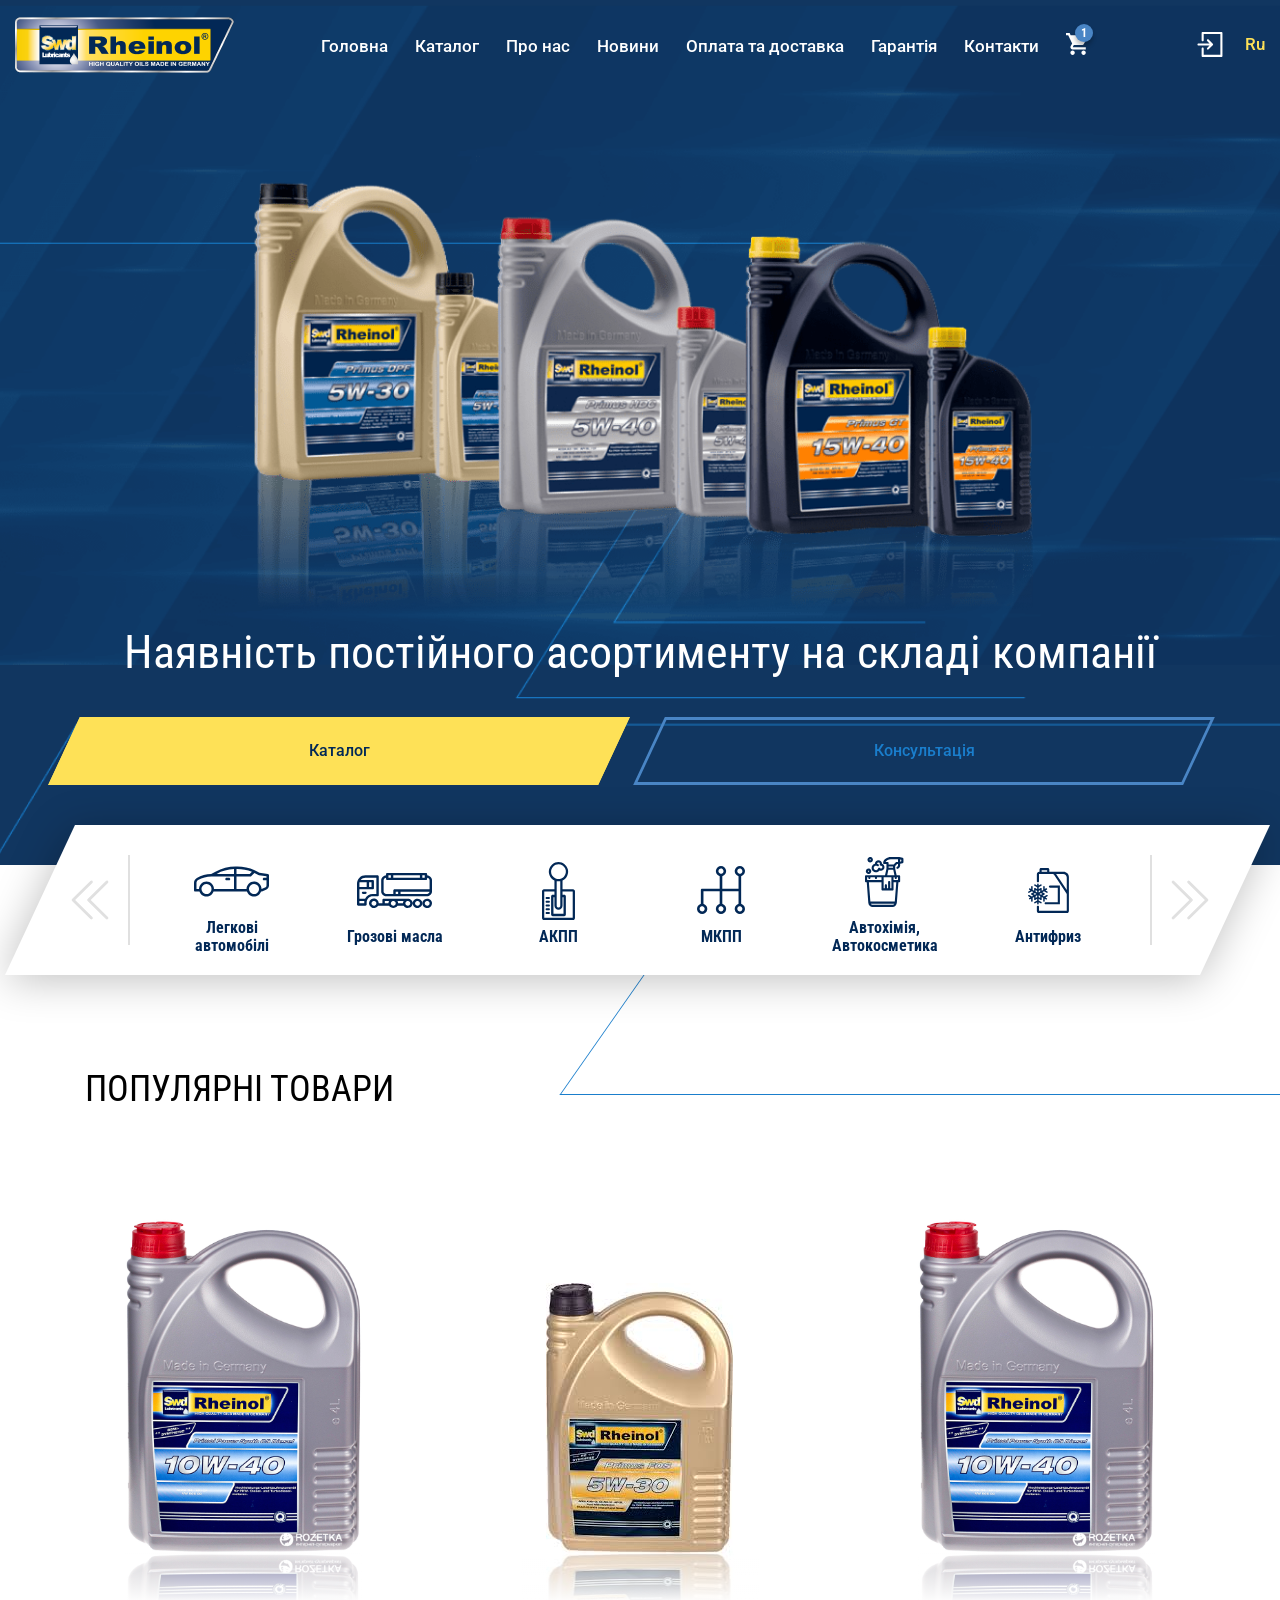
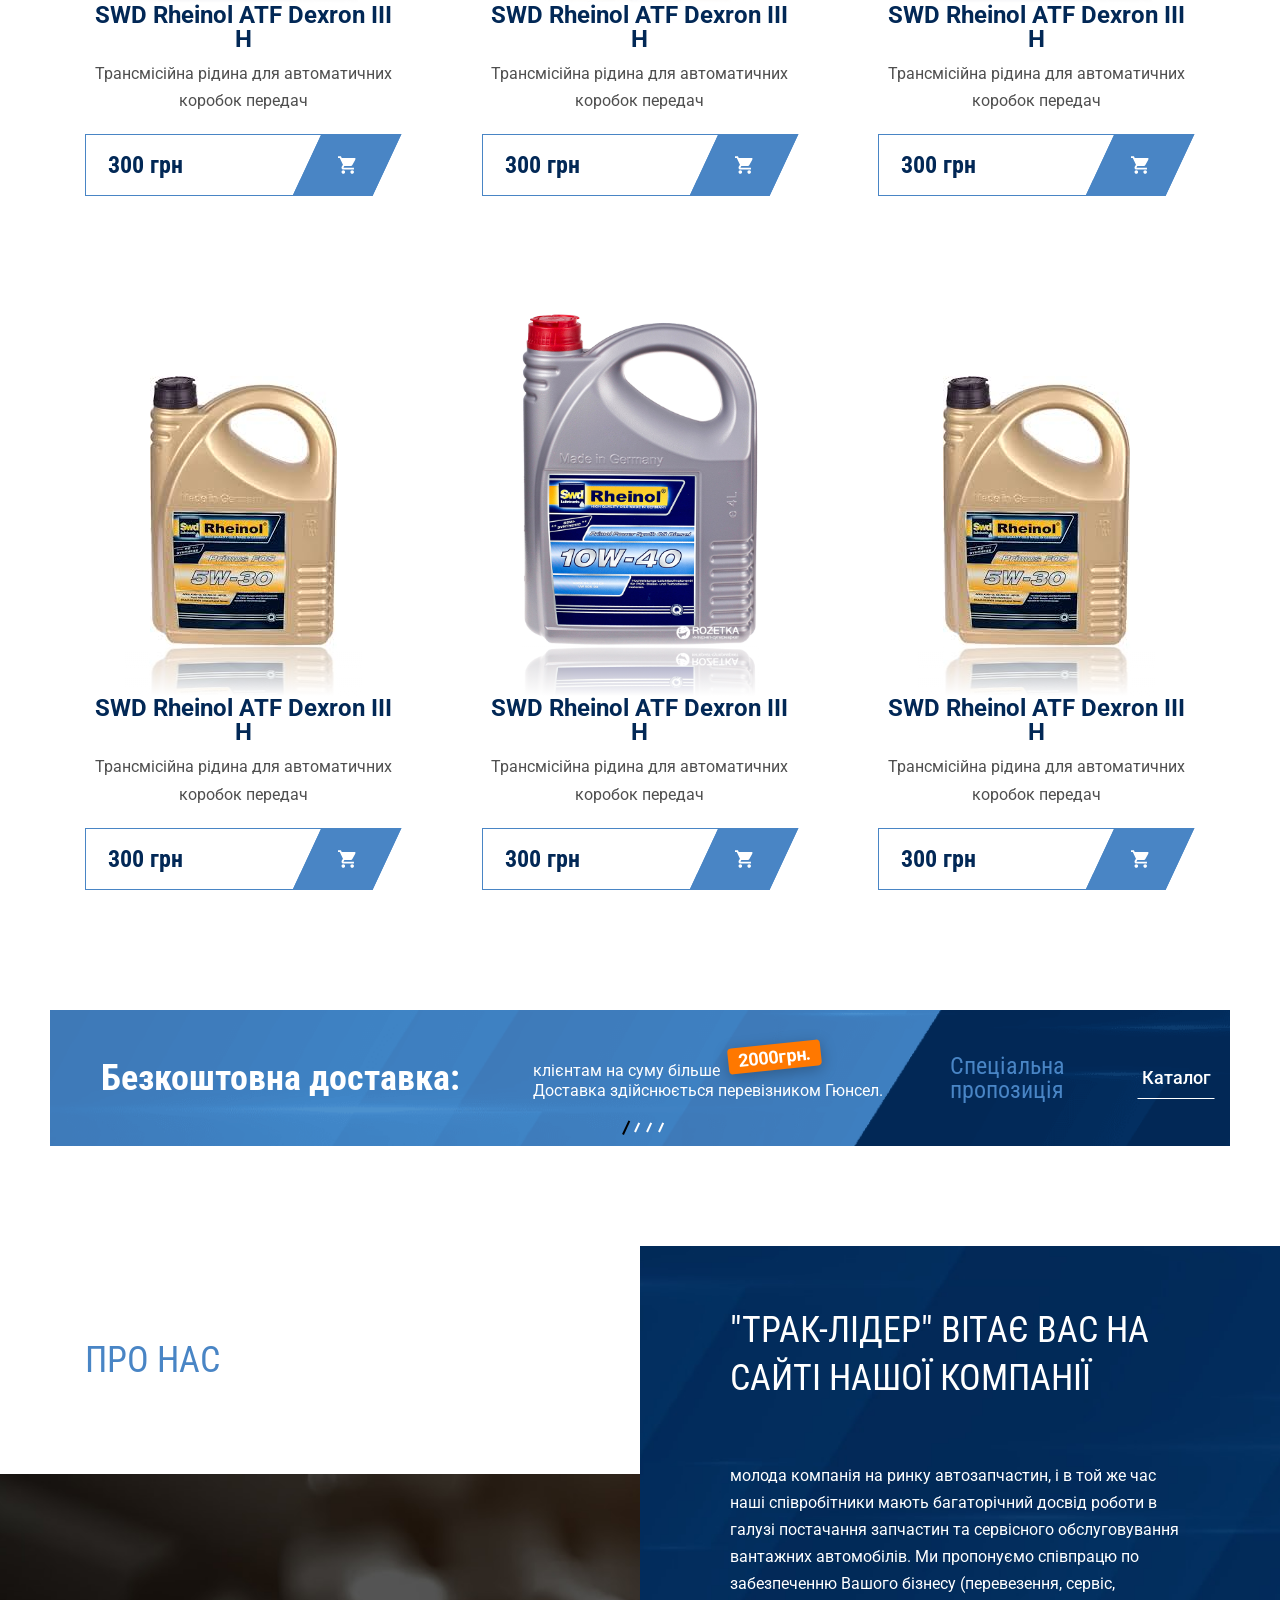
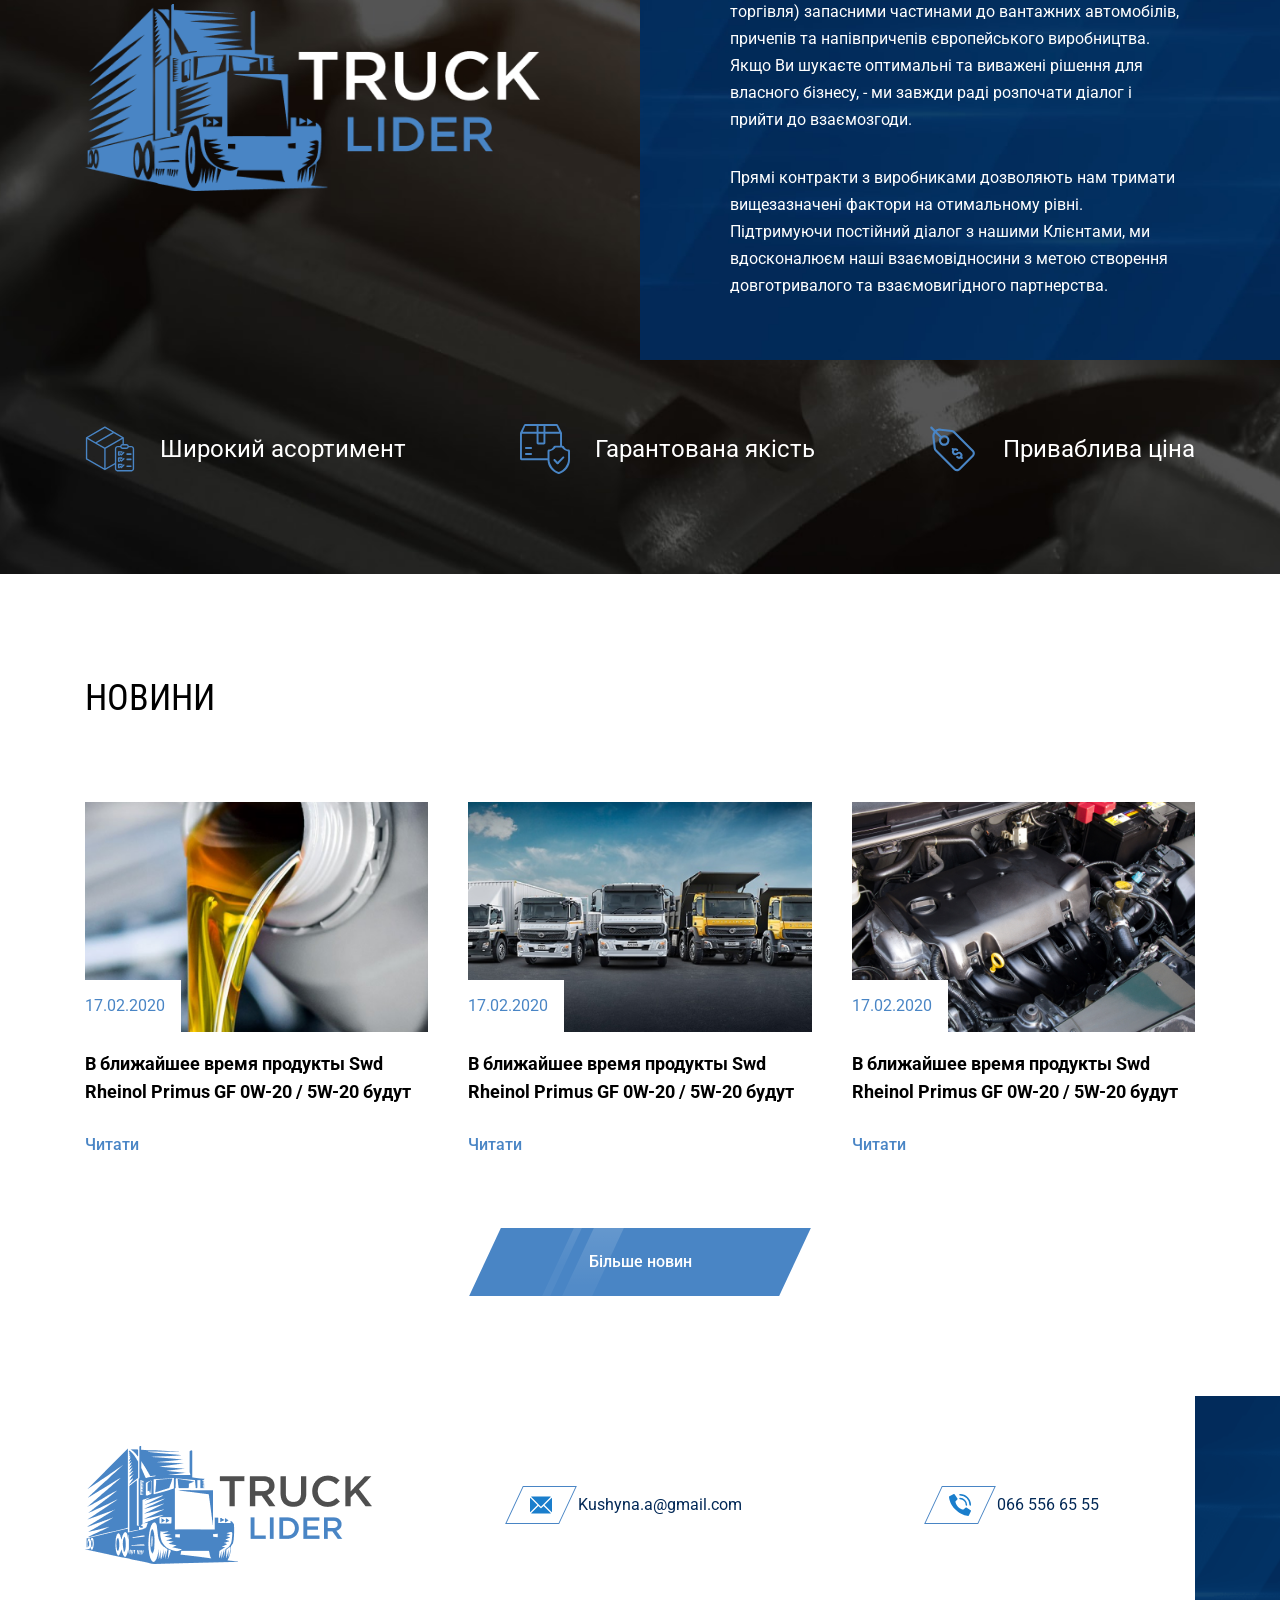
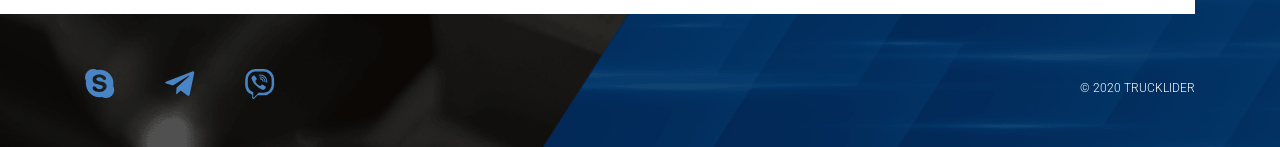
==== commit 739779fd: "fix" ====
--- a/index.html
+++ b/index.html
@@ -548,184 +548,184 @@
             
                     <div class="products">
                         <div class="item fadeInUp animated"><div class="product ">
-                <a href="###" class="product-link"></a>
-                <div class="product-labels-wrap">
-                </div>
-                <div class="product-img">
-                    <img src="img/product-1.jpg" alt="SWD Rheinol ATF Dexron III H">
-                    <img class="mirror" src="img/product-1.jpg"
-                        alt="Mirror SWD Rheinol ATF Dexron III H">
-                </div>
-            
-                <div class="product-content">
-                    <!-- Title and description -->
-                    <div class="product-info">
-                        <h3 class="product-title">SWD Rheinol ATF Dexron III H</h3>
-                        <p class="product-description">Трансмісійна рідина для автоматичних коробок передач</p>
-                    </div>
-            
-                    <!-- To card and details page -->
-                    <div class="product-actions">
-                        <div class="price">
-                            <span class="price-number">300 грн</span>
-                            <a href="#modal-cart" class="btn btn--icon modal-open-js">
-                                <svg>
-                                    <use xlink:href="#icon-basket"></use>
-                                </svg>
-                            </a>
-                        </div>
-                    </div>
-                </div>
+              <a href="###" class="product-link"></a>
+              <div class="product-labels-wrap">
+              </div>
+              <div class="product-img">
+                <img src="img/product-1.jpg" alt="SWD Rheinol ATF Dexron III H">
+                <img class="mirror" src="img/product-1.jpg"
+                  alt="Mirror SWD Rheinol ATF Dexron III H">
+              </div>
+            
+              <div class="product-content">
+                <!-- Title and description -->
+                <div class="product-info">
+                  <h3 class="product-title">SWD Rheinol ATF Dexron III H</h3>
+                  <p class="product-description">Трансмісійна рідина для автоматичних коробок передач</p>
+                </div>
+            
+                <!-- To card and details page -->
+                <div class="product-actions">
+                  <div class="price">
+                    <div class="price-number">300 грн</div>
+                    <a href="#modal-cart" class="btn btn--icon modal-open-js">
+                      <svg>
+                        <use xlink:href="#icon-basket"></use>
+                      </svg>
+                    </a>
+                  </div>
+                </div>
+              </div>
             </div></div>
                         <div class="item fadeInUp animated"><div class="product ">
-                <a href="###" class="product-link"></a>
-                <div class="product-labels-wrap">
-                </div>
-                <div class="product-img">
-                    <img src="img/product-2.jpeg" alt="SWD Rheinol ATF Dexron III H">
-                    <img class="mirror" src="img/product-2.jpeg"
-                        alt="Mirror SWD Rheinol ATF Dexron III H">
-                </div>
-            
-                <div class="product-content">
-                    <!-- Title and description -->
-                    <div class="product-info">
-                        <h3 class="product-title">SWD Rheinol ATF Dexron III H</h3>
-                        <p class="product-description">Трансмісійна рідина для автоматичних коробок передач</p>
-                    </div>
-            
-                    <!-- To card and details page -->
-                    <div class="product-actions">
-                        <div class="price">
-                            <span class="price-number">300 грн</span>
-                            <a href="#modal-cart" class="btn btn--icon modal-open-js">
-                                <svg>
-                                    <use xlink:href="#icon-basket"></use>
-                                </svg>
-                            </a>
-                        </div>
-                    </div>
-                </div>
+              <a href="###" class="product-link"></a>
+              <div class="product-labels-wrap">
+              </div>
+              <div class="product-img">
+                <img src="img/product-2.jpeg" alt="SWD Rheinol ATF Dexron III H">
+                <img class="mirror" src="img/product-2.jpeg"
+                  alt="Mirror SWD Rheinol ATF Dexron III H">
+              </div>
+            
+              <div class="product-content">
+                <!-- Title and description -->
+                <div class="product-info">
+                  <h3 class="product-title">SWD Rheinol ATF Dexron III H</h3>
+                  <p class="product-description">Трансмісійна рідина для автоматичних коробок передач</p>
+                </div>
+            
+                <!-- To card and details page -->
+                <div class="product-actions">
+                  <div class="price">
+                    <div class="price-number">300 грн</div>
+                    <a href="#modal-cart" class="btn btn--icon modal-open-js">
+                      <svg>
+                        <use xlink:href="#icon-basket"></use>
+                      </svg>
+                    </a>
+                  </div>
+                </div>
+              </div>
             </div></div>
                         <div class="item fadeInUp animated"><div class="product ">
-                <a href="###" class="product-link"></a>
-                <div class="product-labels-wrap">
-                </div>
-                <div class="product-img">
-                    <img src="img/product-1.jpg" alt="SWD Rheinol ATF Dexron III H">
-                    <img class="mirror" src="img/product-1.jpg"
-                        alt="Mirror SWD Rheinol ATF Dexron III H">
-                </div>
-            
-                <div class="product-content">
-                    <!-- Title and description -->
-                    <div class="product-info">
-                        <h3 class="product-title">SWD Rheinol ATF Dexron III H</h3>
-                        <p class="product-description">Трансмісійна рідина для автоматичних коробок передач</p>
-                    </div>
-            
-                    <!-- To card and details page -->
-                    <div class="product-actions">
-                        <div class="price">
-                            <span class="price-number">300 грн</span>
-                            <a href="#modal-cart" class="btn btn--icon modal-open-js">
-                                <svg>
-                                    <use xlink:href="#icon-basket"></use>
-                                </svg>
-                            </a>
-                        </div>
-                    </div>
-                </div>
+              <a href="###" class="product-link"></a>
+              <div class="product-labels-wrap">
+              </div>
+              <div class="product-img">
+                <img src="img/product-1.jpg" alt="SWD Rheinol ATF Dexron III H">
+                <img class="mirror" src="img/product-1.jpg"
+                  alt="Mirror SWD Rheinol ATF Dexron III H">
+              </div>
+            
+              <div class="product-content">
+                <!-- Title and description -->
+                <div class="product-info">
+                  <h3 class="product-title">SWD Rheinol ATF Dexron III H</h3>
+                  <p class="product-description">Трансмісійна рідина для автоматичних коробок передач</p>
+                </div>
+            
+                <!-- To card and details page -->
+                <div class="product-actions">
+                  <div class="price">
+                    <div class="price-number">300 грн</div>
+                    <a href="#modal-cart" class="btn btn--icon modal-open-js">
+                      <svg>
+                        <use xlink:href="#icon-basket"></use>
+                      </svg>
+                    </a>
+                  </div>
+                </div>
+              </div>
             </div></div>
                         <div class="item fadeInUp animated"><div class="product ">
-                <a href="###" class="product-link"></a>
-                <div class="product-labels-wrap">
-                </div>
-                <div class="product-img">
-                    <img src="img/product-2.jpeg" alt="SWD Rheinol ATF Dexron III H">
-                    <img class="mirror" src="img/product-2.jpeg"
-                        alt="Mirror SWD Rheinol ATF Dexron III H">
-                </div>
-            
-                <div class="product-content">
-                    <!-- Title and description -->
-                    <div class="product-info">
-                        <h3 class="product-title">SWD Rheinol ATF Dexron III H</h3>
-                        <p class="product-description">Трансмісійна рідина для автоматичних коробок передач</p>
-                    </div>
-            
-                    <!-- To card and details page -->
-                    <div class="product-actions">
-                        <div class="price">
-                            <span class="price-number">300 грн</span>
-                            <a href="#modal-cart" class="btn btn--icon modal-open-js">
-                                <svg>
-                                    <use xlink:href="#icon-basket"></use>
-                                </svg>
-                            </a>
-                        </div>
-                    </div>
-                </div>
+              <a href="###" class="product-link"></a>
+              <div class="product-labels-wrap">
+              </div>
+              <div class="product-img">
+                <img src="img/product-2.jpeg" alt="SWD Rheinol ATF Dexron III H">
+                <img class="mirror" src="img/product-2.jpeg"
+                  alt="Mirror SWD Rheinol ATF Dexron III H">
+              </div>
+            
+              <div class="product-content">
+                <!-- Title and description -->
+                <div class="product-info">
+                  <h3 class="product-title">SWD Rheinol ATF Dexron III H</h3>
+                  <p class="product-description">Трансмісійна рідина для автоматичних коробок передач</p>
+                </div>
+            
+                <!-- To card and details page -->
+                <div class="product-actions">
+                  <div class="price">
+                    <div class="price-number">300 грн</div>
+                    <a href="#modal-cart" class="btn btn--icon modal-open-js">
+                      <svg>
+                        <use xlink:href="#icon-basket"></use>
+                      </svg>
+                    </a>
+                  </div>
+                </div>
+              </div>
             </div></div>
                         <div class="item fadeInUp animated"><div class="product ">
-                <a href="###" class="product-link"></a>
-                <div class="product-labels-wrap">
-                </div>
-                <div class="product-img">
-                    <img src="img/product-1.jpg" alt="SWD Rheinol ATF Dexron III H">
-                    <img class="mirror" src="img/product-1.jpg"
-                        alt="Mirror SWD Rheinol ATF Dexron III H">
-                </div>
-            
-                <div class="product-content">
-                    <!-- Title and description -->
-                    <div class="product-info">
-                        <h3 class="product-title">SWD Rheinol ATF Dexron III H</h3>
-                        <p class="product-description">Трансмісійна рідина для автоматичних коробок передач</p>
-                    </div>
-            
-                    <!-- To card and details page -->
-                    <div class="product-actions">
-                        <div class="price">
-                            <span class="price-number">300 грн</span>
-                            <a href="#modal-cart" class="btn btn--icon modal-open-js">
-                                <svg>
-                                    <use xlink:href="#icon-basket"></use>
-                                </svg>
-                            </a>
-                        </div>
-                    </div>
-                </div>
+              <a href="###" class="product-link"></a>
+              <div class="product-labels-wrap">
+              </div>
+              <div class="product-img">
+                <img src="img/product-1.jpg" alt="SWD Rheinol ATF Dexron III H">
+                <img class="mirror" src="img/product-1.jpg"
+                  alt="Mirror SWD Rheinol ATF Dexron III H">
+              </div>
+            
+              <div class="product-content">
+                <!-- Title and description -->
+                <div class="product-info">
+                  <h3 class="product-title">SWD Rheinol ATF Dexron III H</h3>
+                  <p class="product-description">Трансмісійна рідина для автоматичних коробок передач</p>
+                </div>
+            
+                <!-- To card and details page -->
+                <div class="product-actions">
+                  <div class="price">
+                    <div class="price-number">300 грн</div>
+                    <a href="#modal-cart" class="btn btn--icon modal-open-js">
+                      <svg>
+                        <use xlink:href="#icon-basket"></use>
+                      </svg>
+                    </a>
+                  </div>
+                </div>
+              </div>
             </div></div>
                         <div class="item fadeInUp animated"><div class="product ">
-                <a href="###" class="product-link"></a>
-                <div class="product-labels-wrap">
-                </div>
-                <div class="product-img">
-                    <img src="img/product-2.jpeg" alt="SWD Rheinol ATF Dexron III H">
-                    <img class="mirror" src="img/product-2.jpeg"
-                        alt="Mirror SWD Rheinol ATF Dexron III H">
-                </div>
-            
-                <div class="product-content">
-                    <!-- Title and description -->
-                    <div class="product-info">
-                        <h3 class="product-title">SWD Rheinol ATF Dexron III H</h3>
-                        <p class="product-description">Трансмісійна рідина для автоматичних коробок передач</p>
-                    </div>
-            
-                    <!-- To card and details page -->
-                    <div class="product-actions">
-                        <div class="price">
-                            <span class="price-number">300 грн</span>
-                            <a href="#modal-cart" class="btn btn--icon modal-open-js">
-                                <svg>
-                                    <use xlink:href="#icon-basket"></use>
-                                </svg>
-                            </a>
-                        </div>
-                    </div>
-                </div>
+              <a href="###" class="product-link"></a>
+              <div class="product-labels-wrap">
+              </div>
+              <div class="product-img">
+                <img src="img/product-2.jpeg" alt="SWD Rheinol ATF Dexron III H">
+                <img class="mirror" src="img/product-2.jpeg"
+                  alt="Mirror SWD Rheinol ATF Dexron III H">
+              </div>
+            
+              <div class="product-content">
+                <!-- Title and description -->
+                <div class="product-info">
+                  <h3 class="product-title">SWD Rheinol ATF Dexron III H</h3>
+                  <p class="product-description">Трансмісійна рідина для автоматичних коробок передач</p>
+                </div>
+            
+                <!-- To card and details page -->
+                <div class="product-actions">
+                  <div class="price">
+                    <div class="price-number">300 грн</div>
+                    <a href="#modal-cart" class="btn btn--icon modal-open-js">
+                      <svg>
+                        <use xlink:href="#icon-basket"></use>
+                      </svg>
+                    </a>
+                  </div>
+                </div>
+              </div>
             </div></div>
                     </div>
                 </div>
--- a/main.css
+++ b/main.css
@@ -11,5 +11,5 @@
  * Copyright 2011-2018 The Bootstrap Authors
  * Copyright 2011-2018 Twitter, Inc.
  * Licensed under MIT (https://github.com/twbs/bootstrap/blob/master/LICENSE)
- */@-ms-viewport{width:device-width}html{-webkit-box-sizing:border-box;box-sizing:border-box;-ms-overflow-style:scrollbar}*,*::before,*::after{-webkit-box-sizing:inherit;box-sizing:inherit}.container{width:100%;padding-right:15px;padding-left:15px;margin-right:auto;margin-left:auto}@media (min-width: 576px){.container{max-width:540px}}@media (min-width: 768px){.container{max-width:720px}}@media (min-width: 992px){.container{max-width:960px}}@media (min-width: 1200px){.container{max-width:1140px}}@media (min-width: 1440px){.container{max-width:1400px}}@media (min-width: 1600px){.container{max-width:1580px}}.container-fluid{width:100%;padding-right:15px;padding-left:15px;margin-right:auto;margin-left:auto}.row{display:-webkit-box;display:-ms-flexbox;display:flex;-ms-flex-wrap:wrap;flex-wrap:wrap;margin-right:-15px;margin-left:-15px}.no-gutters{margin-right:0;margin-left:0}.no-gutters>.col,.no-gutters>[class*="col-"]{padding-right:0;padding-left:0}.col-1,.col-2,.col-3,.col-4,.col-5,.col-6,.col-7,.col-8,.col-9,.col-10,.col-11,.col-12,.col,.col-auto,.col-sm-1,.col-sm-2,.col-sm-3,.col-sm-4,.col-sm-5,.col-sm-6,.col-sm-7,.col-sm-8,.col-sm-9,.col-sm-10,.col-sm-11,.col-sm-12,.col-sm,.col-sm-auto,.col-md-1,.col-md-2,.col-md-3,.col-md-4,.col-md-5,.col-md-6,.col-md-7,.col-md-8,.col-md-9,.col-md-10,.col-md-11,.col-md-12,.col-md,.col-md-auto,.col-lg-1,.col-lg-2,.col-lg-3,.col-lg-4,.col-lg-5,.col-lg-6,.col-lg-7,.col-lg-8,.col-lg-9,.col-lg-10,.col-lg-11,.col-lg-12,.col-lg,.col-lg-auto,.col-xl-1,.col-xl-2,.col-xl-3,.col-xl-4,.col-xl-5,.col-xl-6,.col-xl-7,.col-xl-8,.col-xl-9,.col-xl-10,.col-xl-11,.col-xl-12,.col-xl,.col-xl-auto,.col-xxl-1,.col-xxl-2,.col-xxl-3,.col-xxl-4,.col-xxl-5,.col-xxl-6,.col-xxl-7,.col-xxl-8,.col-xxl-9,.col-xxl-10,.col-xxl-11,.col-xxl-12,.col-xxl,.col-xxl-auto,.col-fh-1,.col-fh-2,.col-fh-3,.col-fh-4,.col-fh-5,.col-fh-6,.col-fh-7,.col-fh-8,.col-fh-9,.col-fh-10,.col-fh-11,.col-fh-12,.col-fh,.col-fh-auto{position:relative;width:100%;min-height:1px;padding-right:15px;padding-left:15px}.col{-ms-flex-preferred-size:0;flex-basis:0;-webkit-box-flex:1;-ms-flex-positive:1;flex-grow:1;max-width:100%}.col-auto{-webkit-box-flex:0;-ms-flex:0 0 auto;flex:0 0 auto;width:auto;max-width:none}.col-1{-webkit-box-flex:0;-ms-flex:0 0 8.33333%;flex:0 0 8.33333%;max-width:8.33333%}.col-2{-webkit-box-flex:0;-ms-flex:0 0 16.66667%;flex:0 0 16.66667%;max-width:16.66667%}.col-3{-webkit-box-flex:0;-ms-flex:0 0 25%;flex:0 0 25%;max-width:25%}.col-4{-webkit-box-flex:0;-ms-flex:0 0 33.33333%;flex:0 0 33.33333%;max-width:33.33333%}.col-5{-webkit-box-flex:0;-ms-flex:0 0 41.66667%;flex:0 0 41.66667%;max-width:41.66667%}.col-6{-webkit-box-flex:0;-ms-flex:0 0 50%;flex:0 0 50%;max-width:50%}.col-7{-webkit-box-flex:0;-ms-flex:0 0 58.33333%;flex:0 0 58.33333%;max-width:58.33333%}.col-8{-webkit-box-flex:0;-ms-flex:0 0 66.66667%;flex:0 0 66.66667%;max-width:66.66667%}.col-9{-webkit-box-flex:0;-ms-flex:0 0 75%;flex:0 0 75%;max-width:75%}.col-10{-webkit-box-flex:0;-ms-flex:0 0 83.33333%;flex:0 0 83.33333%;max-width:83.33333%}.col-11{-webkit-box-flex:0;-ms-flex:0 0 91.66667%;flex:0 0 91.66667%;max-width:91.66667%}.col-12{-webkit-box-flex:0;-ms-flex:0 0 100%;flex:0 0 100%;max-width:100%}.order-first{-webkit-box-ordinal-group:0;-ms-flex-order:-1;order:-1}.order-last{-webkit-box-ordinal-group:14;-ms-flex-order:13;order:13}.order-0{-webkit-box-ordinal-group:1;-ms-flex-order:0;order:0}.order-1{-webkit-box-ordinal-group:2;-ms-flex-order:1;order:1}.order-2{-webkit-box-ordinal-group:3;-ms-flex-order:2;order:2}.order-3{-webkit-box-ordinal-group:4;-ms-flex-order:3;order:3}.order-4{-webkit-box-ordinal-group:5;-ms-flex-order:4;order:4}.order-5{-webkit-box-ordinal-group:6;-ms-flex-order:5;order:5}.order-6{-webkit-box-ordinal-group:7;-ms-flex-order:6;order:6}.order-7{-webkit-box-ordinal-group:8;-ms-flex-order:7;order:7}.order-8{-webkit-box-ordinal-group:9;-ms-flex-order:8;order:8}.order-9{-webkit-box-ordinal-group:10;-ms-flex-order:9;order:9}.order-10{-webkit-box-ordinal-group:11;-ms-flex-order:10;order:10}.order-11{-webkit-box-ordinal-group:12;-ms-flex-order:11;order:11}.order-12{-webkit-box-ordinal-group:13;-ms-flex-order:12;order:12}.offset-1{margin-left:8.33333%}.offset-2{margin-left:16.66667%}.offset-3{margin-left:25%}.offset-4{margin-left:33.33333%}.offset-5{margin-left:41.66667%}.offset-6{margin-left:50%}.offset-7{margin-left:58.33333%}.offset-8{margin-left:66.66667%}.offset-9{margin-left:75%}.offset-10{margin-left:83.33333%}.offset-11{margin-left:91.66667%}@media (min-width: 576px){.col-sm{-ms-flex-preferred-size:0;flex-basis:0;-webkit-box-flex:1;-ms-flex-positive:1;flex-grow:1;max-width:100%}.col-sm-auto{-webkit-box-flex:0;-ms-flex:0 0 auto;flex:0 0 auto;width:auto;max-width:none}.col-sm-1{-webkit-box-flex:0;-ms-flex:0 0 8.33333%;flex:0 0 8.33333%;max-width:8.33333%}.col-sm-2{-webkit-box-flex:0;-ms-flex:0 0 16.66667%;flex:0 0 16.66667%;max-width:16.66667%}.col-sm-3{-webkit-box-flex:0;-ms-flex:0 0 25%;flex:0 0 25%;max-width:25%}.col-sm-4{-webkit-box-flex:0;-ms-flex:0 0 33.33333%;flex:0 0 33.33333%;max-width:33.33333%}.col-sm-5{-webkit-box-flex:0;-ms-flex:0 0 41.66667%;flex:0 0 41.66667%;max-width:41.66667%}.col-sm-6{-webkit-box-flex:0;-ms-flex:0 0 50%;flex:0 0 50%;max-width:50%}.col-sm-7{-webkit-box-flex:0;-ms-flex:0 0 58.33333%;flex:0 0 58.33333%;max-width:58.33333%}.col-sm-8{-webkit-box-flex:0;-ms-flex:0 0 66.66667%;flex:0 0 66.66667%;max-width:66.66667%}.col-sm-9{-webkit-box-flex:0;-ms-flex:0 0 75%;flex:0 0 75%;max-width:75%}.col-sm-10{-webkit-box-flex:0;-ms-flex:0 0 83.33333%;flex:0 0 83.33333%;max-width:83.33333%}.col-sm-11{-webkit-box-flex:0;-ms-flex:0 0 91.66667%;flex:0 0 91.66667%;max-width:91.66667%}.col-sm-12{-webkit-box-flex:0;-ms-flex:0 0 100%;flex:0 0 100%;max-width:100%}.order-sm-first{-webkit-box-ordinal-group:0;-ms-flex-order:-1;order:-1}.order-sm-last{-webkit-box-ordinal-group:14;-ms-flex-order:13;order:13}.order-sm-0{-webkit-box-ordinal-group:1;-ms-flex-order:0;order:0}.order-sm-1{-webkit-box-ordinal-group:2;-ms-flex-order:1;order:1}.order-sm-2{-webkit-box-ordinal-group:3;-ms-flex-order:2;order:2}.order-sm-3{-webkit-box-ordinal-group:4;-ms-flex-order:3;order:3}.order-sm-4{-webkit-box-ordinal-group:5;-ms-flex-order:4;order:4}.order-sm-5{-webkit-box-ordinal-group:6;-ms-flex-order:5;order:5}.order-sm-6{-webkit-box-ordinal-group:7;-ms-flex-order:6;order:6}.order-sm-7{-webkit-box-ordinal-group:8;-ms-flex-order:7;order:7}.order-sm-8{-webkit-box-ordinal-group:9;-ms-flex-order:8;order:8}.order-sm-9{-webkit-box-ordinal-group:10;-ms-flex-order:9;order:9}.order-sm-10{-webkit-box-ordinal-group:11;-ms-flex-order:10;order:10}.order-sm-11{-webkit-box-ordinal-group:12;-ms-flex-order:11;order:11}.order-sm-12{-webkit-box-ordinal-group:13;-ms-flex-order:12;order:12}.offset-sm-0{margin-left:0}.offset-sm-1{margin-left:8.33333%}.offset-sm-2{margin-left:16.66667%}.offset-sm-3{margin-left:25%}.offset-sm-4{margin-left:33.33333%}.offset-sm-5{margin-left:41.66667%}.offset-sm-6{margin-left:50%}.offset-sm-7{margin-left:58.33333%}.offset-sm-8{margin-left:66.66667%}.offset-sm-9{margin-left:75%}.offset-sm-10{margin-left:83.33333%}.offset-sm-11{margin-left:91.66667%}}@media (min-width: 768px){.col-md{-ms-flex-preferred-size:0;flex-basis:0;-webkit-box-flex:1;-ms-flex-positive:1;flex-grow:1;max-width:100%}.col-md-auto{-webkit-box-flex:0;-ms-flex:0 0 auto;flex:0 0 auto;width:auto;max-width:none}.col-md-1{-webkit-box-flex:0;-ms-flex:0 0 8.33333%;flex:0 0 8.33333%;max-width:8.33333%}.col-md-2{-webkit-box-flex:0;-ms-flex:0 0 16.66667%;flex:0 0 16.66667%;max-width:16.66667%}.col-md-3{-webkit-box-flex:0;-ms-flex:0 0 25%;flex:0 0 25%;max-width:25%}.col-md-4{-webkit-box-flex:0;-ms-flex:0 0 33.33333%;flex:0 0 33.33333%;max-width:33.33333%}.col-md-5{-webkit-box-flex:0;-ms-flex:0 0 41.66667%;flex:0 0 41.66667%;max-width:41.66667%}.col-md-6{-webkit-box-flex:0;-ms-flex:0 0 50%;flex:0 0 50%;max-width:50%}.col-md-7{-webkit-box-flex:0;-ms-flex:0 0 58.33333%;flex:0 0 58.33333%;max-width:58.33333%}.col-md-8{-webkit-box-flex:0;-ms-flex:0 0 66.66667%;flex:0 0 66.66667%;max-width:66.66667%}.col-md-9{-webkit-box-flex:0;-ms-flex:0 0 75%;flex:0 0 75%;max-width:75%}.col-md-10{-webkit-box-flex:0;-ms-flex:0 0 83.33333%;flex:0 0 83.33333%;max-width:83.33333%}.col-md-11{-webkit-box-flex:0;-ms-flex:0 0 91.66667%;flex:0 0 91.66667%;max-width:91.66667%}.col-md-12{-webkit-box-flex:0;-ms-flex:0 0 100%;flex:0 0 100%;max-width:100%}.order-md-first{-webkit-box-ordinal-group:0;-ms-flex-order:-1;order:-1}.order-md-last{-webkit-box-ordinal-group:14;-ms-flex-order:13;order:13}.order-md-0{-webkit-box-ordinal-group:1;-ms-flex-order:0;order:0}.order-md-1{-webkit-box-ordinal-group:2;-ms-flex-order:1;order:1}.order-md-2{-webkit-box-ordinal-group:3;-ms-flex-order:2;order:2}.order-md-3{-webkit-box-ordinal-group:4;-ms-flex-order:3;order:3}.order-md-4{-webkit-box-ordinal-group:5;-ms-flex-order:4;order:4}.order-md-5{-webkit-box-ordinal-group:6;-ms-flex-order:5;order:5}.order-md-6{-webkit-box-ordinal-group:7;-ms-flex-order:6;order:6}.order-md-7{-webkit-box-ordinal-group:8;-ms-flex-order:7;order:7}.order-md-8{-webkit-box-ordinal-group:9;-ms-flex-order:8;order:8}.order-md-9{-webkit-box-ordinal-group:10;-ms-flex-order:9;order:9}.order-md-10{-webkit-box-ordinal-group:11;-ms-flex-order:10;order:10}.order-md-11{-webkit-box-ordinal-group:12;-ms-flex-order:11;order:11}.order-md-12{-webkit-box-ordinal-group:13;-ms-flex-order:12;order:12}.offset-md-0{margin-left:0}.offset-md-1{margin-left:8.33333%}.offset-md-2{margin-left:16.66667%}.offset-md-3{margin-left:25%}.offset-md-4{margin-left:33.33333%}.offset-md-5{margin-left:41.66667%}.offset-md-6{margin-left:50%}.offset-md-7{margin-left:58.33333%}.offset-md-8{margin-left:66.66667%}.offset-md-9{margin-left:75%}.offset-md-10{margin-left:83.33333%}.offset-md-11{margin-left:91.66667%}}@media (min-width: 992px){.col-lg{-ms-flex-preferred-size:0;flex-basis:0;-webkit-box-flex:1;-ms-flex-positive:1;flex-grow:1;max-width:100%}.col-lg-auto{-webkit-box-flex:0;-ms-flex:0 0 auto;flex:0 0 auto;width:auto;max-width:none}.col-lg-1{-webkit-box-flex:0;-ms-flex:0 0 8.33333%;flex:0 0 8.33333%;max-width:8.33333%}.col-lg-2{-webkit-box-flex:0;-ms-flex:0 0 16.66667%;flex:0 0 16.66667%;max-width:16.66667%}.col-lg-3{-webkit-box-flex:0;-ms-flex:0 0 25%;flex:0 0 25%;max-width:25%}.col-lg-4{-webkit-box-flex:0;-ms-flex:0 0 33.33333%;flex:0 0 33.33333%;max-width:33.33333%}.col-lg-5{-webkit-box-flex:0;-ms-flex:0 0 41.66667%;flex:0 0 41.66667%;max-width:41.66667%}.col-lg-6{-webkit-box-flex:0;-ms-flex:0 0 50%;flex:0 0 50%;max-width:50%}.col-lg-7{-webkit-box-flex:0;-ms-flex:0 0 58.33333%;flex:0 0 58.33333%;max-width:58.33333%}.col-lg-8{-webkit-box-flex:0;-ms-flex:0 0 66.66667%;flex:0 0 66.66667%;max-width:66.66667%}.col-lg-9{-webkit-box-flex:0;-ms-flex:0 0 75%;flex:0 0 75%;max-width:75%}.col-lg-10{-webkit-box-flex:0;-ms-flex:0 0 83.33333%;flex:0 0 83.33333%;max-width:83.33333%}.col-lg-11{-webkit-box-flex:0;-ms-flex:0 0 91.66667%;flex:0 0 91.66667%;max-width:91.66667%}.col-lg-12{-webkit-box-flex:0;-ms-flex:0 0 100%;flex:0 0 100%;max-width:100%}.order-lg-first{-webkit-box-ordinal-group:0;-ms-flex-order:-1;order:-1}.order-lg-last{-webkit-box-ordinal-group:14;-ms-flex-order:13;order:13}.order-lg-0{-webkit-box-ordinal-group:1;-ms-flex-order:0;order:0}.order-lg-1{-webkit-box-ordinal-group:2;-ms-flex-order:1;order:1}.order-lg-2{-webkit-box-ordinal-group:3;-ms-flex-order:2;order:2}.order-lg-3{-webkit-box-ordinal-group:4;-ms-flex-order:3;order:3}.order-lg-4{-webkit-box-ordinal-group:5;-ms-flex-order:4;order:4}.order-lg-5{-webkit-box-ordinal-group:6;-ms-flex-order:5;order:5}.order-lg-6{-webkit-box-ordinal-group:7;-ms-flex-order:6;order:6}.order-lg-7{-webkit-box-ordinal-group:8;-ms-flex-order:7;order:7}.order-lg-8{-webkit-box-ordinal-group:9;-ms-flex-order:8;order:8}.order-lg-9{-webkit-box-ordinal-group:10;-ms-flex-order:9;order:9}.order-lg-10{-webkit-box-ordinal-group:11;-ms-flex-order:10;order:10}.order-lg-11{-webkit-box-ordinal-group:12;-ms-flex-order:11;order:11}.order-lg-12{-webkit-box-ordinal-group:13;-ms-flex-order:12;order:12}.offset-lg-0{margin-left:0}.offset-lg-1{margin-left:8.33333%}.offset-lg-2{margin-left:16.66667%}.offset-lg-3{margin-left:25%}.offset-lg-4{margin-left:33.33333%}.offset-lg-5{margin-left:41.66667%}.offset-lg-6{margin-left:50%}.offset-lg-7{margin-left:58.33333%}.offset-lg-8{margin-left:66.66667%}.offset-lg-9{margin-left:75%}.offset-lg-10{margin-left:83.33333%}.offset-lg-11{margin-left:91.66667%}}@media (min-width: 1200px){.col-xl{-ms-flex-preferred-size:0;flex-basis:0;-webkit-box-flex:1;-ms-flex-positive:1;flex-grow:1;max-width:100%}.col-xl-auto{-webkit-box-flex:0;-ms-flex:0 0 auto;flex:0 0 auto;width:auto;max-width:none}.col-xl-1{-webkit-box-flex:0;-ms-flex:0 0 8.33333%;flex:0 0 8.33333%;max-width:8.33333%}.col-xl-2{-webkit-box-flex:0;-ms-flex:0 0 16.66667%;flex:0 0 16.66667%;max-width:16.66667%}.col-xl-3{-webkit-box-flex:0;-ms-flex:0 0 25%;flex:0 0 25%;max-width:25%}.col-xl-4{-webkit-box-flex:0;-ms-flex:0 0 33.33333%;flex:0 0 33.33333%;max-width:33.33333%}.col-xl-5{-webkit-box-flex:0;-ms-flex:0 0 41.66667%;flex:0 0 41.66667%;max-width:41.66667%}.col-xl-6{-webkit-box-flex:0;-ms-flex:0 0 50%;flex:0 0 50%;max-width:50%}.col-xl-7{-webkit-box-flex:0;-ms-flex:0 0 58.33333%;flex:0 0 58.33333%;max-width:58.33333%}.col-xl-8{-webkit-box-flex:0;-ms-flex:0 0 66.66667%;flex:0 0 66.66667%;max-width:66.66667%}.col-xl-9{-webkit-box-flex:0;-ms-flex:0 0 75%;flex:0 0 75%;max-width:75%}.col-xl-10{-webkit-box-flex:0;-ms-flex:0 0 83.33333%;flex:0 0 83.33333%;max-width:83.33333%}.col-xl-11{-webkit-box-flex:0;-ms-flex:0 0 91.66667%;flex:0 0 91.66667%;max-width:91.66667%}.col-xl-12{-webkit-box-flex:0;-ms-flex:0 0 100%;flex:0 0 100%;max-width:100%}.order-xl-first{-webkit-box-ordinal-group:0;-ms-flex-order:-1;order:-1}.order-xl-last{-webkit-box-ordinal-group:14;-ms-flex-order:13;order:13}.order-xl-0{-webkit-box-ordinal-group:1;-ms-flex-order:0;order:0}.order-xl-1{-webkit-box-ordinal-group:2;-ms-flex-order:1;order:1}.order-xl-2{-webkit-box-ordinal-group:3;-ms-flex-order:2;order:2}.order-xl-3{-webkit-box-ordinal-group:4;-ms-flex-order:3;order:3}.order-xl-4{-webkit-box-ordinal-group:5;-ms-flex-order:4;order:4}.order-xl-5{-webkit-box-ordinal-group:6;-ms-flex-order:5;order:5}.order-xl-6{-webkit-box-ordinal-group:7;-ms-flex-order:6;order:6}.order-xl-7{-webkit-box-ordinal-group:8;-ms-flex-order:7;order:7}.order-xl-8{-webkit-box-ordinal-group:9;-ms-flex-order:8;order:8}.order-xl-9{-webkit-box-ordinal-group:10;-ms-flex-order:9;order:9}.order-xl-10{-webkit-box-ordinal-group:11;-ms-flex-order:10;order:10}.order-xl-11{-webkit-box-ordinal-group:12;-ms-flex-order:11;order:11}.order-xl-12{-webkit-box-ordinal-group:13;-ms-flex-order:12;order:12}.offset-xl-0{margin-left:0}.offset-xl-1{margin-left:8.33333%}.offset-xl-2{margin-left:16.66667%}.offset-xl-3{margin-left:25%}.offset-xl-4{margin-left:33.33333%}.offset-xl-5{margin-left:41.66667%}.offset-xl-6{margin-left:50%}.offset-xl-7{margin-left:58.33333%}.offset-xl-8{margin-left:66.66667%}.offset-xl-9{margin-left:75%}.offset-xl-10{margin-left:83.33333%}.offset-xl-11{margin-left:91.66667%}}@media (min-width: 1440px){.col-xxl{-ms-flex-preferred-size:0;flex-basis:0;-webkit-box-flex:1;-ms-flex-positive:1;flex-grow:1;max-width:100%}.col-xxl-auto{-webkit-box-flex:0;-ms-flex:0 0 auto;flex:0 0 auto;width:auto;max-width:none}.col-xxl-1{-webkit-box-flex:0;-ms-flex:0 0 8.33333%;flex:0 0 8.33333%;max-width:8.33333%}.col-xxl-2{-webkit-box-flex:0;-ms-flex:0 0 16.66667%;flex:0 0 16.66667%;max-width:16.66667%}.col-xxl-3{-webkit-box-flex:0;-ms-flex:0 0 25%;flex:0 0 25%;max-width:25%}.col-xxl-4{-webkit-box-flex:0;-ms-flex:0 0 33.33333%;flex:0 0 33.33333%;max-width:33.33333%}.col-xxl-5{-webkit-box-flex:0;-ms-flex:0 0 41.66667%;flex:0 0 41.66667%;max-width:41.66667%}.col-xxl-6{-webkit-box-flex:0;-ms-flex:0 0 50%;flex:0 0 50%;max-width:50%}.col-xxl-7{-webkit-box-flex:0;-ms-flex:0 0 58.33333%;flex:0 0 58.33333%;max-width:58.33333%}.col-xxl-8{-webkit-box-flex:0;-ms-flex:0 0 66.66667%;flex:0 0 66.66667%;max-width:66.66667%}.col-xxl-9{-webkit-box-flex:0;-ms-flex:0 0 75%;flex:0 0 75%;max-width:75%}.col-xxl-10{-webkit-box-flex:0;-ms-flex:0 0 83.33333%;flex:0 0 83.33333%;max-width:83.33333%}.col-xxl-11{-webkit-box-flex:0;-ms-flex:0 0 91.66667%;flex:0 0 91.66667%;max-width:91.66667%}.col-xxl-12{-webkit-box-flex:0;-ms-flex:0 0 100%;flex:0 0 100%;max-width:100%}.order-xxl-first{-webkit-box-ordinal-group:0;-ms-flex-order:-1;order:-1}.order-xxl-last{-webkit-box-ordinal-group:14;-ms-flex-order:13;order:13}.order-xxl-0{-webkit-box-ordinal-group:1;-ms-flex-order:0;order:0}.order-xxl-1{-webkit-box-ordinal-group:2;-ms-flex-order:1;order:1}.order-xxl-2{-webkit-box-ordinal-group:3;-ms-flex-order:2;order:2}.order-xxl-3{-webkit-box-ordinal-group:4;-ms-flex-order:3;order:3}.order-xxl-4{-webkit-box-ordinal-group:5;-ms-flex-order:4;order:4}.order-xxl-5{-webkit-box-ordinal-group:6;-ms-flex-order:5;order:5}.order-xxl-6{-webkit-box-ordinal-group:7;-ms-flex-order:6;order:6}.order-xxl-7{-webkit-box-ordinal-group:8;-ms-flex-order:7;order:7}.order-xxl-8{-webkit-box-ordinal-group:9;-ms-flex-order:8;order:8}.order-xxl-9{-webkit-box-ordinal-group:10;-ms-flex-order:9;order:9}.order-xxl-10{-webkit-box-ordinal-group:11;-ms-flex-order:10;order:10}.order-xxl-11{-webkit-box-ordinal-group:12;-ms-flex-order:11;order:11}.order-xxl-12{-webkit-box-ordinal-group:13;-ms-flex-order:12;order:12}.offset-xxl-0{margin-left:0}.offset-xxl-1{margin-left:8.33333%}.offset-xxl-2{margin-left:16.66667%}.offset-xxl-3{margin-left:25%}.offset-xxl-4{margin-left:33.33333%}.offset-xxl-5{margin-left:41.66667%}.offset-xxl-6{margin-left:50%}.offset-xxl-7{margin-left:58.33333%}.offset-xxl-8{margin-left:66.66667%}.offset-xxl-9{margin-left:75%}.offset-xxl-10{margin-left:83.33333%}.offset-xxl-11{margin-left:91.66667%}}@media (min-width: 1600px){.col-fh{-ms-flex-preferred-size:0;flex-basis:0;-webkit-box-flex:1;-ms-flex-positive:1;flex-grow:1;max-width:100%}.col-fh-auto{-webkit-box-flex:0;-ms-flex:0 0 auto;flex:0 0 auto;width:auto;max-width:none}.col-fh-1{-webkit-box-flex:0;-ms-flex:0 0 8.33333%;flex:0 0 8.33333%;max-width:8.33333%}.col-fh-2{-webkit-box-flex:0;-ms-flex:0 0 16.66667%;flex:0 0 16.66667%;max-width:16.66667%}.col-fh-3{-webkit-box-flex:0;-ms-flex:0 0 25%;flex:0 0 25%;max-width:25%}.col-fh-4{-webkit-box-flex:0;-ms-flex:0 0 33.33333%;flex:0 0 33.33333%;max-width:33.33333%}.col-fh-5{-webkit-box-flex:0;-ms-flex:0 0 41.66667%;flex:0 0 41.66667%;max-width:41.66667%}.col-fh-6{-webkit-box-flex:0;-ms-flex:0 0 50%;flex:0 0 50%;max-width:50%}.col-fh-7{-webkit-box-flex:0;-ms-flex:0 0 58.33333%;flex:0 0 58.33333%;max-width:58.33333%}.col-fh-8{-webkit-box-flex:0;-ms-flex:0 0 66.66667%;flex:0 0 66.66667%;max-width:66.66667%}.col-fh-9{-webkit-box-flex:0;-ms-flex:0 0 75%;flex:0 0 75%;max-width:75%}.col-fh-10{-webkit-box-flex:0;-ms-flex:0 0 83.33333%;flex:0 0 83.33333%;max-width:83.33333%}.col-fh-11{-webkit-box-flex:0;-ms-flex:0 0 91.66667%;flex:0 0 91.66667%;max-width:91.66667%}.col-fh-12{-webkit-box-flex:0;-ms-flex:0 0 100%;flex:0 0 100%;max-width:100%}.order-fh-first{-webkit-box-ordinal-group:0;-ms-flex-order:-1;order:-1}.order-fh-last{-webkit-box-ordinal-group:14;-ms-flex-order:13;order:13}.order-fh-0{-webkit-box-ordinal-group:1;-ms-flex-order:0;order:0}.order-fh-1{-webkit-box-ordinal-group:2;-ms-flex-order:1;order:1}.order-fh-2{-webkit-box-ordinal-group:3;-ms-flex-order:2;order:2}.order-fh-3{-webkit-box-ordinal-group:4;-ms-flex-order:3;order:3}.order-fh-4{-webkit-box-ordinal-group:5;-ms-flex-order:4;order:4}.order-fh-5{-webkit-box-ordinal-group:6;-ms-flex-order:5;order:5}.order-fh-6{-webkit-box-ordinal-group:7;-ms-flex-order:6;order:6}.order-fh-7{-webkit-box-ordinal-group:8;-ms-flex-order:7;order:7}.order-fh-8{-webkit-box-ordinal-group:9;-ms-flex-order:8;order:8}.order-fh-9{-webkit-box-ordinal-group:10;-ms-flex-order:9;order:9}.order-fh-10{-webkit-box-ordinal-group:11;-ms-flex-order:10;order:10}.order-fh-11{-webkit-box-ordinal-group:12;-ms-flex-order:11;order:11}.order-fh-12{-webkit-box-ordinal-group:13;-ms-flex-order:12;order:12}.offset-fh-0{margin-left:0}.offset-fh-1{margin-left:8.33333%}.offset-fh-2{margin-left:16.66667%}.offset-fh-3{margin-left:25%}.offset-fh-4{margin-left:33.33333%}.offset-fh-5{margin-left:41.66667%}.offset-fh-6{margin-left:50%}.offset-fh-7{margin-left:58.33333%}.offset-fh-8{margin-left:66.66667%}.offset-fh-9{margin-left:75%}.offset-fh-10{margin-left:83.33333%}.offset-fh-11{margin-left:91.66667%}}.d-none{display:none !important}.d-inline{display:inline !important}.d-inline-block{display:inline-block !important}.d-block{display:block !important}.d-table{display:table !important}.d-table-row{display:table-row !important}.d-table-cell{display:table-cell !important}.d-flex{display:-webkit-box !important;display:-ms-flexbox !important;display:flex !important}.d-inline-flex{display:-webkit-inline-box !important;display:-ms-inline-flexbox !important;display:inline-flex !important}@media (min-width: 576px){.d-sm-none{display:none !important}.d-sm-inline{display:inline !important}.d-sm-inline-block{display:inline-block !important}.d-sm-block{display:block !important}.d-sm-table{display:table !important}.d-sm-table-row{display:table-row !important}.d-sm-table-cell{display:table-cell !important}.d-sm-flex{display:-webkit-box !important;display:-ms-flexbox !important;display:flex !important}.d-sm-inline-flex{display:-webkit-inline-box !important;display:-ms-inline-flexbox !important;display:inline-flex !important}}@media (min-width: 768px){.d-md-none{display:none !important}.d-md-inline{display:inline !important}.d-md-inline-block{display:inline-block !important}.d-md-block{display:block !important}.d-md-table{display:table !important}.d-md-table-row{display:table-row !important}.d-md-table-cell{display:table-cell !important}.d-md-flex{display:-webkit-box !important;display:-ms-flexbox !important;display:flex !important}.d-md-inline-flex{display:-webkit-inline-box !important;display:-ms-inline-flexbox !important;display:inline-flex !important}}@media (min-width: 992px){.d-lg-none{display:none !important}.d-lg-inline{display:inline !important}.d-lg-inline-block{display:inline-block !important}.d-lg-block{display:block !important}.d-lg-table{display:table !important}.d-lg-table-row{display:table-row !important}.d-lg-table-cell{display:table-cell !important}.d-lg-flex{display:-webkit-box !important;display:-ms-flexbox !important;display:flex !important}.d-lg-inline-flex{display:-webkit-inline-box !important;display:-ms-inline-flexbox !important;display:inline-flex !important}}@media (min-width: 1200px){.d-xl-none{display:none !important}.d-xl-inline{display:inline !important}.d-xl-inline-block{display:inline-block !important}.d-xl-block{display:block !important}.d-xl-table{display:table !important}.d-xl-table-row{display:table-row !important}.d-xl-table-cell{display:table-cell !important}.d-xl-flex{display:-webkit-box !important;display:-ms-flexbox !important;display:flex !important}.d-xl-inline-flex{display:-webkit-inline-box !important;display:-ms-inline-flexbox !important;display:inline-flex !important}}@media (min-width: 1440px){.d-xxl-none{display:none !important}.d-xxl-inline{display:inline !important}.d-xxl-inline-block{display:inline-block !important}.d-xxl-block{display:block !important}.d-xxl-table{display:table !important}.d-xxl-table-row{display:table-row !important}.d-xxl-table-cell{display:table-cell !important}.d-xxl-flex{display:-webkit-box !important;display:-ms-flexbox !important;display:flex !important}.d-xxl-inline-flex{display:-webkit-inline-box !important;display:-ms-inline-flexbox !important;display:inline-flex !important}}@media (min-width: 1600px){.d-fh-none{display:none !important}.d-fh-inline{display:inline !important}.d-fh-inline-block{display:inline-block !important}.d-fh-block{display:block !important}.d-fh-table{display:table !important}.d-fh-table-row{display:table-row !important}.d-fh-table-cell{display:table-cell !important}.d-fh-flex{display:-webkit-box !important;display:-ms-flexbox !important;display:flex !important}.d-fh-inline-flex{display:-webkit-inline-box !important;display:-ms-inline-flexbox !important;display:inline-flex !important}}@media print{.d-print-none{display:none !important}.d-print-inline{display:inline !important}.d-print-inline-block{display:inline-block !important}.d-print-block{display:block !important}.d-print-table{display:table !important}.d-print-table-row{display:table-row !important}.d-print-table-cell{display:table-cell !important}.d-print-flex{display:-webkit-box !important;display:-ms-flexbox !important;display:flex !important}.d-print-inline-flex{display:-webkit-inline-box !important;display:-ms-inline-flexbox !important;display:inline-flex !important}}.flex-row{-webkit-box-orient:horizontal !important;-webkit-box-direction:normal !important;-ms-flex-direction:row !important;flex-direction:row !important}.flex-column{-webkit-box-orient:vertical !important;-webkit-box-direction:normal !important;-ms-flex-direction:column !important;flex-direction:column !important}.flex-row-reverse{-webkit-box-orient:horizontal !important;-webkit-box-direction:reverse !important;-ms-flex-direction:row-reverse !important;flex-direction:row-reverse !important}.flex-column-reverse{-webkit-box-orient:vertical !important;-webkit-box-direction:reverse !important;-ms-flex-direction:column-reverse !important;flex-direction:column-reverse !important}.flex-wrap{-ms-flex-wrap:wrap !important;flex-wrap:wrap !important}.flex-nowrap{-ms-flex-wrap:nowrap !important;flex-wrap:nowrap !important}.flex-wrap-reverse{-ms-flex-wrap:wrap-reverse !important;flex-wrap:wrap-reverse !important}.justify-content-start{-webkit-box-pack:start !important;-ms-flex-pack:start !important;justify-content:flex-start !important}.justify-content-end{-webkit-box-pack:end !important;-ms-flex-pack:end !important;justify-content:flex-end !important}.justify-content-center{-webkit-box-pack:center !important;-ms-flex-pack:center !important;justify-content:center !important}.justify-content-between{-webkit-box-pack:justify !important;-ms-flex-pack:justify !important;justify-content:space-between !important}.justify-content-around{-ms-flex-pack:distribute !important;justify-content:space-around !important}.align-items-start{-webkit-box-align:start !important;-ms-flex-align:start !important;align-items:flex-start !important}.align-items-end{-webkit-box-align:end !important;-ms-flex-align:end !important;align-items:flex-end !important}.align-items-center{-webkit-box-align:center !important;-ms-flex-align:center !important;align-items:center !important}.align-items-baseline{-webkit-box-align:baseline !important;-ms-flex-align:baseline !important;align-items:baseline !important}.align-items-stretch{-webkit-box-align:stretch !important;-ms-flex-align:stretch !important;align-items:stretch !important}.align-content-start{-ms-flex-line-pack:start !important;align-content:flex-start !important}.align-content-end{-ms-flex-line-pack:end !important;align-content:flex-end !important}.align-content-center{-ms-flex-line-pack:center !important;align-content:center !important}.align-content-between{-ms-flex-line-pack:justify !important;align-content:space-between !important}.align-content-around{-ms-flex-line-pack:distribute !important;align-content:space-around !important}.align-content-stretch{-ms-flex-line-pack:stretch !important;align-content:stretch !important}.align-self-auto{-ms-flex-item-align:auto !important;align-self:auto !important}.align-self-start{-ms-flex-item-align:start !important;align-self:flex-start !important}.align-self-end{-ms-flex-item-align:end !important;align-self:flex-end !important}.align-self-center{-ms-flex-item-align:center !important;align-self:center !important}.align-self-baseline{-ms-flex-item-align:baseline !important;align-self:baseline !important}.align-self-stretch{-ms-flex-item-align:stretch !important;align-self:stretch !important}@media (min-width: 576px){.flex-sm-row{-webkit-box-orient:horizontal !important;-webkit-box-direction:normal !important;-ms-flex-direction:row !important;flex-direction:row !important}.flex-sm-column{-webkit-box-orient:vertical !important;-webkit-box-direction:normal !important;-ms-flex-direction:column !important;flex-direction:column !important}.flex-sm-row-reverse{-webkit-box-orient:horizontal !important;-webkit-box-direction:reverse !important;-ms-flex-direction:row-reverse !important;flex-direction:row-reverse !important}.flex-sm-column-reverse{-webkit-box-orient:vertical !important;-webkit-box-direction:reverse !important;-ms-flex-direction:column-reverse !important;flex-direction:column-reverse !important}.flex-sm-wrap{-ms-flex-wrap:wrap !important;flex-wrap:wrap !important}.flex-sm-nowrap{-ms-flex-wrap:nowrap !important;flex-wrap:nowrap !important}.flex-sm-wrap-reverse{-ms-flex-wrap:wrap-reverse !important;flex-wrap:wrap-reverse !important}.justify-content-sm-start{-webkit-box-pack:start !important;-ms-flex-pack:start !important;justify-content:flex-start !important}.justify-content-sm-end{-webkit-box-pack:end !important;-ms-flex-pack:end !important;justify-content:flex-end !important}.justify-content-sm-center{-webkit-box-pack:center !important;-ms-flex-pack:center !important;justify-content:center !important}.justify-content-sm-between{-webkit-box-pack:justify !important;-ms-flex-pack:justify !important;justify-content:space-between !important}.justify-content-sm-around{-ms-flex-pack:distribute !important;justify-content:space-around !important}.align-items-sm-start{-webkit-box-align:start !important;-ms-flex-align:start !important;align-items:flex-start !important}.align-items-sm-end{-webkit-box-align:end !important;-ms-flex-align:end !important;align-items:flex-end !important}.align-items-sm-center{-webkit-box-align:center !important;-ms-flex-align:center !important;align-items:center !important}.align-items-sm-baseline{-webkit-box-align:baseline !important;-ms-flex-align:baseline !important;align-items:baseline !important}.align-items-sm-stretch{-webkit-box-align:stretch !important;-ms-flex-align:stretch !important;align-items:stretch !important}.align-content-sm-start{-ms-flex-line-pack:start !important;align-content:flex-start !important}.align-content-sm-end{-ms-flex-line-pack:end !important;align-content:flex-end !important}.align-content-sm-center{-ms-flex-line-pack:center !important;align-content:center !important}.align-content-sm-between{-ms-flex-line-pack:justify !important;align-content:space-between !important}.align-content-sm-around{-ms-flex-line-pack:distribute !important;align-content:space-around !important}.align-content-sm-stretch{-ms-flex-line-pack:stretch !important;align-content:stretch !important}.align-self-sm-auto{-ms-flex-item-align:auto !important;align-self:auto !important}.align-self-sm-start{-ms-flex-item-align:start !important;align-self:flex-start !important}.align-self-sm-end{-ms-flex-item-align:end !important;align-self:flex-end !important}.align-self-sm-center{-ms-flex-item-align:center !important;align-self:center !important}.align-self-sm-baseline{-ms-flex-item-align:baseline !important;align-self:baseline !important}.align-self-sm-stretch{-ms-flex-item-align:stretch !important;align-self:stretch !important}}@media (min-width: 768px){.flex-md-row{-webkit-box-orient:horizontal !important;-webkit-box-direction:normal !important;-ms-flex-direction:row !important;flex-direction:row !important}.flex-md-column{-webkit-box-orient:vertical !important;-webkit-box-direction:normal !important;-ms-flex-direction:column !important;flex-direction:column !important}.flex-md-row-reverse{-webkit-box-orient:horizontal !important;-webkit-box-direction:reverse !important;-ms-flex-direction:row-reverse !important;flex-direction:row-reverse !important}.flex-md-column-reverse{-webkit-box-orient:vertical !important;-webkit-box-direction:reverse !important;-ms-flex-direction:column-reverse !important;flex-direction:column-reverse !important}.flex-md-wrap{-ms-flex-wrap:wrap !important;flex-wrap:wrap !important}.flex-md-nowrap{-ms-flex-wrap:nowrap !important;flex-wrap:nowrap !important}.flex-md-wrap-reverse{-ms-flex-wrap:wrap-reverse !important;flex-wrap:wrap-reverse !important}.justify-content-md-start{-webkit-box-pack:start !important;-ms-flex-pack:start !important;justify-content:flex-start !important}.justify-content-md-end{-webkit-box-pack:end !important;-ms-flex-pack:end !important;justify-content:flex-end !important}.justify-content-md-center{-webkit-box-pack:center !important;-ms-flex-pack:center !important;justify-content:center !important}.justify-content-md-between{-webkit-box-pack:justify !important;-ms-flex-pack:justify !important;justify-content:space-between !important}.justify-content-md-around{-ms-flex-pack:distribute !important;justify-content:space-around !important}.align-items-md-start{-webkit-box-align:start !important;-ms-flex-align:start !important;align-items:flex-start !important}.align-items-md-end{-webkit-box-align:end !important;-ms-flex-align:end !important;align-items:flex-end !important}.align-items-md-center{-webkit-box-align:center !important;-ms-flex-align:center !important;align-items:center !important}.align-items-md-baseline{-webkit-box-align:baseline !important;-ms-flex-align:baseline !important;align-items:baseline !important}.align-items-md-stretch{-webkit-box-align:stretch !important;-ms-flex-align:stretch !important;align-items:stretch !important}.align-content-md-start{-ms-flex-line-pack:start !important;align-content:flex-start !important}.align-content-md-end{-ms-flex-line-pack:end !important;align-content:flex-end !important}.align-content-md-center{-ms-flex-line-pack:center !important;align-content:center !important}.align-content-md-between{-ms-flex-line-pack:justify !important;align-content:space-between !important}.align-content-md-around{-ms-flex-line-pack:distribute !important;align-content:space-around !important}.align-content-md-stretch{-ms-flex-line-pack:stretch !important;align-content:stretch !important}.align-self-md-auto{-ms-flex-item-align:auto !important;align-self:auto !important}.align-self-md-start{-ms-flex-item-align:start !important;align-self:flex-start !important}.align-self-md-end{-ms-flex-item-align:end !important;align-self:flex-end !important}.align-self-md-center{-ms-flex-item-align:center !important;align-self:center !important}.align-self-md-baseline{-ms-flex-item-align:baseline !important;align-self:baseline !important}.align-self-md-stretch{-ms-flex-item-align:stretch !important;align-self:stretch !important}}@media (min-width: 992px){.flex-lg-row{-webkit-box-orient:horizontal !important;-webkit-box-direction:normal !important;-ms-flex-direction:row !important;flex-direction:row !important}.flex-lg-column{-webkit-box-orient:vertical !important;-webkit-box-direction:normal !important;-ms-flex-direction:column !important;flex-direction:column !important}.flex-lg-row-reverse{-webkit-box-orient:horizontal !important;-webkit-box-direction:reverse !important;-ms-flex-direction:row-reverse !important;flex-direction:row-reverse !important}.flex-lg-column-reverse{-webkit-box-orient:vertical !important;-webkit-box-direction:reverse !important;-ms-flex-direction:column-reverse !important;flex-direction:column-reverse !important}.flex-lg-wrap{-ms-flex-wrap:wrap !important;flex-wrap:wrap !important}.flex-lg-nowrap{-ms-flex-wrap:nowrap !important;flex-wrap:nowrap !important}.flex-lg-wrap-reverse{-ms-flex-wrap:wrap-reverse !important;flex-wrap:wrap-reverse !important}.justify-content-lg-start{-webkit-box-pack:start !important;-ms-flex-pack:start !important;justify-content:flex-start !important}.justify-content-lg-end{-webkit-box-pack:end !important;-ms-flex-pack:end !important;justify-content:flex-end !important}.justify-content-lg-center{-webkit-box-pack:center !important;-ms-flex-pack:center !important;justify-content:center !important}.justify-content-lg-between{-webkit-box-pack:justify !important;-ms-flex-pack:justify !important;justify-content:space-between !important}.justify-content-lg-around{-ms-flex-pack:distribute !important;justify-content:space-around !important}.align-items-lg-start{-webkit-box-align:start !important;-ms-flex-align:start !important;align-items:flex-start !important}.align-items-lg-end{-webkit-box-align:end !important;-ms-flex-align:end !important;align-items:flex-end !important}.align-items-lg-center{-webkit-box-align:center !important;-ms-flex-align:center !important;align-items:center !important}.align-items-lg-baseline{-webkit-box-align:baseline !important;-ms-flex-align:baseline !important;align-items:baseline !important}.align-items-lg-stretch{-webkit-box-align:stretch !important;-ms-flex-align:stretch !important;align-items:stretch !important}.align-content-lg-start{-ms-flex-line-pack:start !important;align-content:flex-start !important}.align-content-lg-end{-ms-flex-line-pack:end !important;align-content:flex-end !important}.align-content-lg-center{-ms-flex-line-pack:center !important;align-content:center !important}.align-content-lg-between{-ms-flex-line-pack:justify !important;align-content:space-between !important}.align-content-lg-around{-ms-flex-line-pack:distribute !important;align-content:space-around !important}.align-content-lg-stretch{-ms-flex-line-pack:stretch !important;align-content:stretch !important}.align-self-lg-auto{-ms-flex-item-align:auto !important;align-self:auto !important}.align-self-lg-start{-ms-flex-item-align:start !important;align-self:flex-start !important}.align-self-lg-end{-ms-flex-item-align:end !important;align-self:flex-end !important}.align-self-lg-center{-ms-flex-item-align:center !important;align-self:center !important}.align-self-lg-baseline{-ms-flex-item-align:baseline !important;align-self:baseline !important}.align-self-lg-stretch{-ms-flex-item-align:stretch !important;align-self:stretch !important}}@media (min-width: 1200px){.flex-xl-row{-webkit-box-orient:horizontal !important;-webkit-box-direction:normal !important;-ms-flex-direction:row !important;flex-direction:row !important}.flex-xl-column{-webkit-box-orient:vertical !important;-webkit-box-direction:normal !important;-ms-flex-direction:column !important;flex-direction:column !important}.flex-xl-row-reverse{-webkit-box-orient:horizontal !important;-webkit-box-direction:reverse !important;-ms-flex-direction:row-reverse !important;flex-direction:row-reverse !important}.flex-xl-column-reverse{-webkit-box-orient:vertical !important;-webkit-box-direction:reverse !important;-ms-flex-direction:column-reverse !important;flex-direction:column-reverse !important}.flex-xl-wrap{-ms-flex-wrap:wrap !important;flex-wrap:wrap !important}.flex-xl-nowrap{-ms-flex-wrap:nowrap !important;flex-wrap:nowrap !important}.flex-xl-wrap-reverse{-ms-flex-wrap:wrap-reverse !important;flex-wrap:wrap-reverse !important}.justify-content-xl-start{-webkit-box-pack:start !important;-ms-flex-pack:start !important;justify-content:flex-start !important}.justify-content-xl-end{-webkit-box-pack:end !important;-ms-flex-pack:end !important;justify-content:flex-end !important}.justify-content-xl-center{-webkit-box-pack:center !important;-ms-flex-pack:center !important;justify-content:center !important}.justify-content-xl-between{-webkit-box-pack:justify !important;-ms-flex-pack:justify !important;justify-content:space-between !important}.justify-content-xl-around{-ms-flex-pack:distribute !important;justify-content:space-around !important}.align-items-xl-start{-webkit-box-align:start !important;-ms-flex-align:start !important;align-items:flex-start !important}.align-items-xl-end{-webkit-box-align:end !important;-ms-flex-align:end !important;align-items:flex-end !important}.align-items-xl-center{-webkit-box-align:center !important;-ms-flex-align:center !important;align-items:center !important}.align-items-xl-baseline{-webkit-box-align:baseline !important;-ms-flex-align:baseline !important;align-items:baseline !important}.align-items-xl-stretch{-webkit-box-align:stretch !important;-ms-flex-align:stretch !important;align-items:stretch !important}.align-content-xl-start{-ms-flex-line-pack:start !important;align-content:flex-start !important}.align-content-xl-end{-ms-flex-line-pack:end !important;align-content:flex-end !important}.align-content-xl-center{-ms-flex-line-pack:center !important;align-content:center !important}.align-content-xl-between{-ms-flex-line-pack:justify !important;align-content:space-between !important}.align-content-xl-around{-ms-flex-line-pack:distribute !important;align-content:space-around !important}.align-content-xl-stretch{-ms-flex-line-pack:stretch !important;align-content:stretch !important}.align-self-xl-auto{-ms-flex-item-align:auto !important;align-self:auto !important}.align-self-xl-start{-ms-flex-item-align:start !important;align-self:flex-start !important}.align-self-xl-end{-ms-flex-item-align:end !important;align-self:flex-end !important}.align-self-xl-center{-ms-flex-item-align:center !important;align-self:center !important}.align-self-xl-baseline{-ms-flex-item-align:baseline !important;align-self:baseline !important}.align-self-xl-stretch{-ms-flex-item-align:stretch !important;align-self:stretch !important}}@media (min-width: 1440px){.flex-xxl-row{-webkit-box-orient:horizontal !important;-webkit-box-direction:normal !important;-ms-flex-direction:row !important;flex-direction:row !important}.flex-xxl-column{-webkit-box-orient:vertical !important;-webkit-box-direction:normal !important;-ms-flex-direction:column !important;flex-direction:column !important}.flex-xxl-row-reverse{-webkit-box-orient:horizontal !important;-webkit-box-direction:reverse !important;-ms-flex-direction:row-reverse !important;flex-direction:row-reverse !important}.flex-xxl-column-reverse{-webkit-box-orient:vertical !important;-webkit-box-direction:reverse !important;-ms-flex-direction:column-reverse !important;flex-direction:column-reverse !important}.flex-xxl-wrap{-ms-flex-wrap:wrap !important;flex-wrap:wrap !important}.flex-xxl-nowrap{-ms-flex-wrap:nowrap !important;flex-wrap:nowrap !important}.flex-xxl-wrap-reverse{-ms-flex-wrap:wrap-reverse !important;flex-wrap:wrap-reverse !important}.justify-content-xxl-start{-webkit-box-pack:start !important;-ms-flex-pack:start !important;justify-content:flex-start !important}.justify-content-xxl-end{-webkit-box-pack:end !important;-ms-flex-pack:end !important;justify-content:flex-end !important}.justify-content-xxl-center{-webkit-box-pack:center !important;-ms-flex-pack:center !important;justify-content:center !important}.justify-content-xxl-between{-webkit-box-pack:justify !important;-ms-flex-pack:justify !important;justify-content:space-between !important}.justify-content-xxl-around{-ms-flex-pack:distribute !important;justify-content:space-around !important}.align-items-xxl-start{-webkit-box-align:start !important;-ms-flex-align:start !important;align-items:flex-start !important}.align-items-xxl-end{-webkit-box-align:end !important;-ms-flex-align:end !important;align-items:flex-end !important}.align-items-xxl-center{-webkit-box-align:center !important;-ms-flex-align:center !important;align-items:center !important}.align-items-xxl-baseline{-webkit-box-align:baseline !important;-ms-flex-align:baseline !important;align-items:baseline !important}.align-items-xxl-stretch{-webkit-box-align:stretch !important;-ms-flex-align:stretch !important;align-items:stretch !important}.align-content-xxl-start{-ms-flex-line-pack:start !important;align-content:flex-start !important}.align-content-xxl-end{-ms-flex-line-pack:end !important;align-content:flex-end !important}.align-content-xxl-center{-ms-flex-line-pack:center !important;align-content:center !important}.align-content-xxl-between{-ms-flex-line-pack:justify !important;align-content:space-between !important}.align-content-xxl-around{-ms-flex-line-pack:distribute !important;align-content:space-around !important}.align-content-xxl-stretch{-ms-flex-line-pack:stretch !important;align-content:stretch !important}.align-self-xxl-auto{-ms-flex-item-align:auto !important;align-self:auto !important}.align-self-xxl-start{-ms-flex-item-align:start !important;align-self:flex-start !important}.align-self-xxl-end{-ms-flex-item-align:end !important;align-self:flex-end !important}.align-self-xxl-center{-ms-flex-item-align:center !important;align-self:center !important}.align-self-xxl-baseline{-ms-flex-item-align:baseline !important;align-self:baseline !important}.align-self-xxl-stretch{-ms-flex-item-align:stretch !important;align-self:stretch !important}}@media (min-width: 1600px){.flex-fh-row{-webkit-box-orient:horizontal !important;-webkit-box-direction:normal !important;-ms-flex-direction:row !important;flex-direction:row !important}.flex-fh-column{-webkit-box-orient:vertical !important;-webkit-box-direction:normal !important;-ms-flex-direction:column !important;flex-direction:column !important}.flex-fh-row-reverse{-webkit-box-orient:horizontal !important;-webkit-box-direction:reverse !important;-ms-flex-direction:row-reverse !important;flex-direction:row-reverse !important}.flex-fh-column-reverse{-webkit-box-orient:vertical !important;-webkit-box-direction:reverse !important;-ms-flex-direction:column-reverse !important;flex-direction:column-reverse !important}.flex-fh-wrap{-ms-flex-wrap:wrap !important;flex-wrap:wrap !important}.flex-fh-nowrap{-ms-flex-wrap:nowrap !important;flex-wrap:nowrap !important}.flex-fh-wrap-reverse{-ms-flex-wrap:wrap-reverse !important;flex-wrap:wrap-reverse !important}.justify-content-fh-start{-webkit-box-pack:start !important;-ms-flex-pack:start !important;justify-content:flex-start !important}.justify-content-fh-end{-webkit-box-pack:end !important;-ms-flex-pack:end !important;justify-content:flex-end !important}.justify-content-fh-center{-webkit-box-pack:center !important;-ms-flex-pack:center !important;justify-content:center !important}.justify-content-fh-between{-webkit-box-pack:justify !important;-ms-flex-pack:justify !important;justify-content:space-between !important}.justify-content-fh-around{-ms-flex-pack:distribute !important;justify-content:space-around !important}.align-items-fh-start{-webkit-box-align:start !important;-ms-flex-align:start !important;align-items:flex-start !important}.align-items-fh-end{-webkit-box-align:end !important;-ms-flex-align:end !important;align-items:flex-end !important}.align-items-fh-center{-webkit-box-align:center !important;-ms-flex-align:center !important;align-items:center !important}.align-items-fh-baseline{-webkit-box-align:baseline !important;-ms-flex-align:baseline !important;align-items:baseline !important}.align-items-fh-stretch{-webkit-box-align:stretch !important;-ms-flex-align:stretch !important;align-items:stretch !important}.align-content-fh-start{-ms-flex-line-pack:start !important;align-content:flex-start !important}.align-content-fh-end{-ms-flex-line-pack:end !important;align-content:flex-end !important}.align-content-fh-center{-ms-flex-line-pack:center !important;align-content:center !important}.align-content-fh-between{-ms-flex-line-pack:justify !important;align-content:space-between !important}.align-content-fh-around{-ms-flex-line-pack:distribute !important;align-content:space-around !important}.align-content-fh-stretch{-ms-flex-line-pack:stretch !important;align-content:stretch !important}.align-self-fh-auto{-ms-flex-item-align:auto !important;align-self:auto !important}.align-self-fh-start{-ms-flex-item-align:start !important;align-self:flex-start !important}.align-self-fh-end{-ms-flex-item-align:end !important;align-self:flex-end !important}.align-self-fh-center{-ms-flex-item-align:center !important;align-self:center !important}.align-self-fh-baseline{-ms-flex-item-align:baseline !important;align-self:baseline !important}.align-self-fh-stretch{-ms-flex-item-align:stretch !important;align-self:stretch !important}}.flex-row{-webkit-box-orient:horizontal !important;-webkit-box-direction:normal !important;-ms-flex-direction:row !important;flex-direction:row !important}.flex-column{-webkit-box-orient:vertical !important;-webkit-box-direction:normal !important;-ms-flex-direction:column !important;flex-direction:column !important}.flex-row-reverse{-webkit-box-orient:horizontal !important;-webkit-box-direction:reverse !important;-ms-flex-direction:row-reverse !important;flex-direction:row-reverse !important}.flex-column-reverse{-webkit-box-orient:vertical !important;-webkit-box-direction:reverse !important;-ms-flex-direction:column-reverse !important;flex-direction:column-reverse !important}.flex-wrap{-ms-flex-wrap:wrap !important;flex-wrap:wrap !important}.flex-nowrap{-ms-flex-wrap:nowrap !important;flex-wrap:nowrap !important}.flex-wrap-reverse{-ms-flex-wrap:wrap-reverse !important;flex-wrap:wrap-reverse !important}.justify-content-start{-webkit-box-pack:start !important;-ms-flex-pack:start !important;justify-content:flex-start !important}.justify-content-end{-webkit-box-pack:end !important;-ms-flex-pack:end !important;justify-content:flex-end !important}.justify-content-center{-webkit-box-pack:center !important;-ms-flex-pack:center !important;justify-content:center !important}.justify-content-between{-webkit-box-pack:justify !important;-ms-flex-pack:justify !important;justify-content:space-between !important}.justify-content-around{-ms-flex-pack:distribute !important;justify-content:space-around !important}.align-items-start{-webkit-box-align:start !important;-ms-flex-align:start !important;align-items:flex-start !important}.align-items-end{-webkit-box-align:end !important;-ms-flex-align:end !important;align-items:flex-end !important}.align-items-center{-webkit-box-align:center !important;-ms-flex-align:center !important;align-items:center !important}.align-items-baseline{-webkit-box-align:baseline !important;-ms-flex-align:baseline !important;align-items:baseline !important}.align-items-stretch{-webkit-box-align:stretch !important;-ms-flex-align:stretch !important;align-items:stretch !important}.align-content-start{-ms-flex-line-pack:start !important;align-content:flex-start !important}.align-content-end{-ms-flex-line-pack:end !important;align-content:flex-end !important}.align-content-center{-ms-flex-line-pack:center !important;align-content:center !important}.align-content-between{-ms-flex-line-pack:justify !important;align-content:space-between !important}.align-content-around{-ms-flex-line-pack:distribute !important;align-content:space-around !important}.align-content-stretch{-ms-flex-line-pack:stretch !important;align-content:stretch !important}.align-self-auto{-ms-flex-item-align:auto !important;align-self:auto !important}.align-self-start{-ms-flex-item-align:start !important;align-self:flex-start !important}.align-self-end{-ms-flex-item-align:end !important;align-self:flex-end !important}.align-self-center{-ms-flex-item-align:center !important;align-self:center !important}.align-self-baseline{-ms-flex-item-align:baseline !important;align-self:baseline !important}.align-self-stretch{-ms-flex-item-align:stretch !important;align-self:stretch !important}@media (min-width: 576px){.flex-sm-row{-webkit-box-orient:horizontal !important;-webkit-box-direction:normal !important;-ms-flex-direction:row !important;flex-direction:row !important}.flex-sm-column{-webkit-box-orient:vertical !important;-webkit-box-direction:normal !important;-ms-flex-direction:column !important;flex-direction:column !important}.flex-sm-row-reverse{-webkit-box-orient:horizontal !important;-webkit-box-direction:reverse !important;-ms-flex-direction:row-reverse !important;flex-direction:row-reverse !important}.flex-sm-column-reverse{-webkit-box-orient:vertical !important;-webkit-box-direction:reverse !important;-ms-flex-direction:column-reverse !important;flex-direction:column-reverse !important}.flex-sm-wrap{-ms-flex-wrap:wrap !important;flex-wrap:wrap !important}.flex-sm-nowrap{-ms-flex-wrap:nowrap !important;flex-wrap:nowrap !important}.flex-sm-wrap-reverse{-ms-flex-wrap:wrap-reverse !important;flex-wrap:wrap-reverse !important}.justify-content-sm-start{-webkit-box-pack:start !important;-ms-flex-pack:start !important;justify-content:flex-start !important}.justify-content-sm-end{-webkit-box-pack:end !important;-ms-flex-pack:end !important;justify-content:flex-end !important}.justify-content-sm-center{-webkit-box-pack:center !important;-ms-flex-pack:center !important;justify-content:center !important}.justify-content-sm-between{-webkit-box-pack:justify !important;-ms-flex-pack:justify !important;justify-content:space-between !important}.justify-content-sm-around{-ms-flex-pack:distribute !important;justify-content:space-around !important}.align-items-sm-start{-webkit-box-align:start !important;-ms-flex-align:start !important;align-items:flex-start !important}.align-items-sm-end{-webkit-box-align:end !important;-ms-flex-align:end !important;align-items:flex-end !important}.align-items-sm-center{-webkit-box-align:center !important;-ms-flex-align:center !important;align-items:center !important}.align-items-sm-baseline{-webkit-box-align:baseline !important;-ms-flex-align:baseline !important;align-items:baseline !important}.align-items-sm-stretch{-webkit-box-align:stretch !important;-ms-flex-align:stretch !important;align-items:stretch !important}.align-content-sm-start{-ms-flex-line-pack:start !important;align-content:flex-start !important}.align-content-sm-end{-ms-flex-line-pack:end !important;align-content:flex-end !important}.align-content-sm-center{-ms-flex-line-pack:center !important;align-content:center !important}.align-content-sm-between{-ms-flex-line-pack:justify !important;align-content:space-between !important}.align-content-sm-around{-ms-flex-line-pack:distribute !important;align-content:space-around !important}.align-content-sm-stretch{-ms-flex-line-pack:stretch !important;align-content:stretch !important}.align-self-sm-auto{-ms-flex-item-align:auto !important;align-self:auto !important}.align-self-sm-start{-ms-flex-item-align:start !important;align-self:flex-start !important}.align-self-sm-end{-ms-flex-item-align:end !important;align-self:flex-end !important}.align-self-sm-center{-ms-flex-item-align:center !important;align-self:center !important}.align-self-sm-baseline{-ms-flex-item-align:baseline !important;align-self:baseline !important}.align-self-sm-stretch{-ms-flex-item-align:stretch !important;align-self:stretch !important}}@media (min-width: 768px){.flex-md-row{-webkit-box-orient:horizontal !important;-webkit-box-direction:normal !important;-ms-flex-direction:row !important;flex-direction:row !important}.flex-md-column{-webkit-box-orient:vertical !important;-webkit-box-direction:normal !important;-ms-flex-direction:column !important;flex-direction:column !important}.flex-md-row-reverse{-webkit-box-orient:horizontal !important;-webkit-box-direction:reverse !important;-ms-flex-direction:row-reverse !important;flex-direction:row-reverse !important}.flex-md-column-reverse{-webkit-box-orient:vertical !important;-webkit-box-direction:reverse !important;-ms-flex-direction:column-reverse !important;flex-direction:column-reverse !important}.flex-md-wrap{-ms-flex-wrap:wrap !important;flex-wrap:wrap !important}.flex-md-nowrap{-ms-flex-wrap:nowrap !important;flex-wrap:nowrap !important}.flex-md-wrap-reverse{-ms-flex-wrap:wrap-reverse !important;flex-wrap:wrap-reverse !important}.justify-content-md-start{-webkit-box-pack:start !important;-ms-flex-pack:start !important;justify-content:flex-start !important}.justify-content-md-end{-webkit-box-pack:end !important;-ms-flex-pack:end !important;justify-content:flex-end !important}.justify-content-md-center{-webkit-box-pack:center !important;-ms-flex-pack:center !important;justify-content:center !important}.justify-content-md-between{-webkit-box-pack:justify !important;-ms-flex-pack:justify !important;justify-content:space-between !important}.justify-content-md-around{-ms-flex-pack:distribute !important;justify-content:space-around !important}.align-items-md-start{-webkit-box-align:start !important;-ms-flex-align:start !important;align-items:flex-start !important}.align-items-md-end{-webkit-box-align:end !important;-ms-flex-align:end !important;align-items:flex-end !important}.align-items-md-center{-webkit-box-align:center !important;-ms-flex-align:center !important;align-items:center !important}.align-items-md-baseline{-webkit-box-align:baseline !important;-ms-flex-align:baseline !important;align-items:baseline !important}.align-items-md-stretch{-webkit-box-align:stretch !important;-ms-flex-align:stretch !important;align-items:stretch !important}.align-content-md-start{-ms-flex-line-pack:start !important;align-content:flex-start !important}.align-content-md-end{-ms-flex-line-pack:end !important;align-content:flex-end !important}.align-content-md-center{-ms-flex-line-pack:center !important;align-content:center !important}.align-content-md-between{-ms-flex-line-pack:justify !important;align-content:space-between !important}.align-content-md-around{-ms-flex-line-pack:distribute !important;align-content:space-around !important}.align-content-md-stretch{-ms-flex-line-pack:stretch !important;align-content:stretch !important}.align-self-md-auto{-ms-flex-item-align:auto !important;align-self:auto !important}.align-self-md-start{-ms-flex-item-align:start !important;align-self:flex-start !important}.align-self-md-end{-ms-flex-item-align:end !important;align-self:flex-end !important}.align-self-md-center{-ms-flex-item-align:center !important;align-self:center !important}.align-self-md-baseline{-ms-flex-item-align:baseline !important;align-self:baseline !important}.align-self-md-stretch{-ms-flex-item-align:stretch !important;align-self:stretch !important}}@media (min-width: 992px){.flex-lg-row{-webkit-box-orient:horizontal !important;-webkit-box-direction:normal !important;-ms-flex-direction:row !important;flex-direction:row !important}.flex-lg-column{-webkit-box-orient:vertical !important;-webkit-box-direction:normal !important;-ms-flex-direction:column !important;flex-direction:column !important}.flex-lg-row-reverse{-webkit-box-orient:horizontal !important;-webkit-box-direction:reverse !important;-ms-flex-direction:row-reverse !important;flex-direction:row-reverse !important}.flex-lg-column-reverse{-webkit-box-orient:vertical !important;-webkit-box-direction:reverse !important;-ms-flex-direction:column-reverse !important;flex-direction:column-reverse !important}.flex-lg-wrap{-ms-flex-wrap:wrap !important;flex-wrap:wrap !important}.flex-lg-nowrap{-ms-flex-wrap:nowrap !important;flex-wrap:nowrap !important}.flex-lg-wrap-reverse{-ms-flex-wrap:wrap-reverse !important;flex-wrap:wrap-reverse !important}.justify-content-lg-start{-webkit-box-pack:start !important;-ms-flex-pack:start !important;justify-content:flex-start !important}.justify-content-lg-end{-webkit-box-pack:end !important;-ms-flex-pack:end !important;justify-content:flex-end !important}.justify-content-lg-center{-webkit-box-pack:center !important;-ms-flex-pack:center !important;justify-content:center !important}.justify-content-lg-between{-webkit-box-pack:justify !important;-ms-flex-pack:justify !important;justify-content:space-between !important}.justify-content-lg-around{-ms-flex-pack:distribute !important;justify-content:space-around !important}.align-items-lg-start{-webkit-box-align:start !important;-ms-flex-align:start !important;align-items:flex-start !important}.align-items-lg-end{-webkit-box-align:end !important;-ms-flex-align:end !important;align-items:flex-end !important}.align-items-lg-center{-webkit-box-align:center !important;-ms-flex-align:center !important;align-items:center !important}.align-items-lg-baseline{-webkit-box-align:baseline !important;-ms-flex-align:baseline !important;align-items:baseline !important}.align-items-lg-stretch{-webkit-box-align:stretch !important;-ms-flex-align:stretch !important;align-items:stretch !important}.align-content-lg-start{-ms-flex-line-pack:start !important;align-content:flex-start !important}.align-content-lg-end{-ms-flex-line-pack:end !important;align-content:flex-end !important}.align-content-lg-center{-ms-flex-line-pack:center !important;align-content:center !important}.align-content-lg-between{-ms-flex-line-pack:justify !important;align-content:space-between !important}.align-content-lg-around{-ms-flex-line-pack:distribute !important;align-content:space-around !important}.align-content-lg-stretch{-ms-flex-line-pack:stretch !important;align-content:stretch !important}.align-self-lg-auto{-ms-flex-item-align:auto !important;align-self:auto !important}.align-self-lg-start{-ms-flex-item-align:start !important;align-self:flex-start !important}.align-self-lg-end{-ms-flex-item-align:end !important;align-self:flex-end !important}.align-self-lg-center{-ms-flex-item-align:center !important;align-self:center !important}.align-self-lg-baseline{-ms-flex-item-align:baseline !important;align-self:baseline !important}.align-self-lg-stretch{-ms-flex-item-align:stretch !important;align-self:stretch !important}}@media (min-width: 1200px){.flex-xl-row{-webkit-box-orient:horizontal !important;-webkit-box-direction:normal !important;-ms-flex-direction:row !important;flex-direction:row !important}.flex-xl-column{-webkit-box-orient:vertical !important;-webkit-box-direction:normal !important;-ms-flex-direction:column !important;flex-direction:column !important}.flex-xl-row-reverse{-webkit-box-orient:horizontal !important;-webkit-box-direction:reverse !important;-ms-flex-direction:row-reverse !important;flex-direction:row-reverse !important}.flex-xl-column-reverse{-webkit-box-orient:vertical !important;-webkit-box-direction:reverse !important;-ms-flex-direction:column-reverse !important;flex-direction:column-reverse !important}.flex-xl-wrap{-ms-flex-wrap:wrap !important;flex-wrap:wrap !important}.flex-xl-nowrap{-ms-flex-wrap:nowrap !important;flex-wrap:nowrap !important}.flex-xl-wrap-reverse{-ms-flex-wrap:wrap-reverse !important;flex-wrap:wrap-reverse !important}.justify-content-xl-start{-webkit-box-pack:start !important;-ms-flex-pack:start !important;justify-content:flex-start !important}.justify-content-xl-end{-webkit-box-pack:end !important;-ms-flex-pack:end !important;justify-content:flex-end !important}.justify-content-xl-center{-webkit-box-pack:center !important;-ms-flex-pack:center !important;justify-content:center !important}.justify-content-xl-between{-webkit-box-pack:justify !important;-ms-flex-pack:justify !important;justify-content:space-between !important}.justify-content-xl-around{-ms-flex-pack:distribute !important;justify-content:space-around !important}.align-items-xl-start{-webkit-box-align:start !important;-ms-flex-align:start !important;align-items:flex-start !important}.align-items-xl-end{-webkit-box-align:end !important;-ms-flex-align:end !important;align-items:flex-end !important}.align-items-xl-center{-webkit-box-align:center !important;-ms-flex-align:center !important;align-items:center !important}.align-items-xl-baseline{-webkit-box-align:baseline !important;-ms-flex-align:baseline !important;align-items:baseline !important}.align-items-xl-stretch{-webkit-box-align:stretch !important;-ms-flex-align:stretch !important;align-items:stretch !important}.align-content-xl-start{-ms-flex-line-pack:start !important;align-content:flex-start !important}.align-content-xl-end{-ms-flex-line-pack:end !important;align-content:flex-end !important}.align-content-xl-center{-ms-flex-line-pack:center !important;align-content:center !important}.align-content-xl-between{-ms-flex-line-pack:justify !important;align-content:space-between !important}.align-content-xl-around{-ms-flex-line-pack:distribute !important;align-content:space-around !important}.align-content-xl-stretch{-ms-flex-line-pack:stretch !important;align-content:stretch !important}.align-self-xl-auto{-ms-flex-item-align:auto !important;align-self:auto !important}.align-self-xl-start{-ms-flex-item-align:start !important;align-self:flex-start !important}.align-self-xl-end{-ms-flex-item-align:end !important;align-self:flex-end !important}.align-self-xl-center{-ms-flex-item-align:center !important;align-self:center !important}.align-self-xl-baseline{-ms-flex-item-align:baseline !important;align-self:baseline !important}.align-self-xl-stretch{-ms-flex-item-align:stretch !important;align-self:stretch !important}}@media (min-width: 1440px){.flex-xxl-row{-webkit-box-orient:horizontal !important;-webkit-box-direction:normal !important;-ms-flex-direction:row !important;flex-direction:row !important}.flex-xxl-column{-webkit-box-orient:vertical !important;-webkit-box-direction:normal !important;-ms-flex-direction:column !important;flex-direction:column !important}.flex-xxl-row-reverse{-webkit-box-orient:horizontal !important;-webkit-box-direction:reverse !important;-ms-flex-direction:row-reverse !important;flex-direction:row-reverse !important}.flex-xxl-column-reverse{-webkit-box-orient:vertical !important;-webkit-box-direction:reverse !important;-ms-flex-direction:column-reverse !important;flex-direction:column-reverse !important}.flex-xxl-wrap{-ms-flex-wrap:wrap !important;flex-wrap:wrap !important}.flex-xxl-nowrap{-ms-flex-wrap:nowrap !important;flex-wrap:nowrap !important}.flex-xxl-wrap-reverse{-ms-flex-wrap:wrap-reverse !important;flex-wrap:wrap-reverse !important}.justify-content-xxl-start{-webkit-box-pack:start !important;-ms-flex-pack:start !important;justify-content:flex-start !important}.justify-content-xxl-end{-webkit-box-pack:end !important;-ms-flex-pack:end !important;justify-content:flex-end !important}.justify-content-xxl-center{-webkit-box-pack:center !important;-ms-flex-pack:center !important;justify-content:center !important}.justify-content-xxl-between{-webkit-box-pack:justify !important;-ms-flex-pack:justify !important;justify-content:space-between !important}.justify-content-xxl-around{-ms-flex-pack:distribute !important;justify-content:space-around !important}.align-items-xxl-start{-webkit-box-align:start !important;-ms-flex-align:start !important;align-items:flex-start !important}.align-items-xxl-end{-webkit-box-align:end !important;-ms-flex-align:end !important;align-items:flex-end !important}.align-items-xxl-center{-webkit-box-align:center !important;-ms-flex-align:center !important;align-items:center !important}.align-items-xxl-baseline{-webkit-box-align:baseline !important;-ms-flex-align:baseline !important;align-items:baseline !important}.align-items-xxl-stretch{-webkit-box-align:stretch !important;-ms-flex-align:stretch !important;align-items:stretch !important}.align-content-xxl-start{-ms-flex-line-pack:start !important;align-content:flex-start !important}.align-content-xxl-end{-ms-flex-line-pack:end !important;align-content:flex-end !important}.align-content-xxl-center{-ms-flex-line-pack:center !important;align-content:center !important}.align-content-xxl-between{-ms-flex-line-pack:justify !important;align-content:space-between !important}.align-content-xxl-around{-ms-flex-line-pack:distribute !important;align-content:space-around !important}.align-content-xxl-stretch{-ms-flex-line-pack:stretch !important;align-content:stretch !important}.align-self-xxl-auto{-ms-flex-item-align:auto !important;align-self:auto !important}.align-self-xxl-start{-ms-flex-item-align:start !important;align-self:flex-start !important}.align-self-xxl-end{-ms-flex-item-align:end !important;align-self:flex-end !important}.align-self-xxl-center{-ms-flex-item-align:center !important;align-self:center !important}.align-self-xxl-baseline{-ms-flex-item-align:baseline !important;align-self:baseline !important}.align-self-xxl-stretch{-ms-flex-item-align:stretch !important;align-self:stretch !important}}@media (min-width: 1600px){.flex-fh-row{-webkit-box-orient:horizontal !important;-webkit-box-direction:normal !important;-ms-flex-direction:row !important;flex-direction:row !important}.flex-fh-column{-webkit-box-orient:vertical !important;-webkit-box-direction:normal !important;-ms-flex-direction:column !important;flex-direction:column !important}.flex-fh-row-reverse{-webkit-box-orient:horizontal !important;-webkit-box-direction:reverse !important;-ms-flex-direction:row-reverse !important;flex-direction:row-reverse !important}.flex-fh-column-reverse{-webkit-box-orient:vertical !important;-webkit-box-direction:reverse !important;-ms-flex-direction:column-reverse !important;flex-direction:column-reverse !important}.flex-fh-wrap{-ms-flex-wrap:wrap !important;flex-wrap:wrap !important}.flex-fh-nowrap{-ms-flex-wrap:nowrap !important;flex-wrap:nowrap !important}.flex-fh-wrap-reverse{-ms-flex-wrap:wrap-reverse !important;flex-wrap:wrap-reverse !important}.justify-content-fh-start{-webkit-box-pack:start !important;-ms-flex-pack:start !important;justify-content:flex-start !important}.justify-content-fh-end{-webkit-box-pack:end !important;-ms-flex-pack:end !important;justify-content:flex-end !important}.justify-content-fh-center{-webkit-box-pack:center !important;-ms-flex-pack:center !important;justify-content:center !important}.justify-content-fh-between{-webkit-box-pack:justify !important;-ms-flex-pack:justify !important;justify-content:space-between !important}.justify-content-fh-around{-ms-flex-pack:distribute !important;justify-content:space-around !important}.align-items-fh-start{-webkit-box-align:start !important;-ms-flex-align:start !important;align-items:flex-start !important}.align-items-fh-end{-webkit-box-align:end !important;-ms-flex-align:end !important;align-items:flex-end !important}.align-items-fh-center{-webkit-box-align:center !important;-ms-flex-align:center !important;align-items:center !important}.align-items-fh-baseline{-webkit-box-align:baseline !important;-ms-flex-align:baseline !important;align-items:baseline !important}.align-items-fh-stretch{-webkit-box-align:stretch !important;-ms-flex-align:stretch !important;align-items:stretch !important}.align-content-fh-start{-ms-flex-line-pack:start !important;align-content:flex-start !important}.align-content-fh-end{-ms-flex-line-pack:end !important;align-content:flex-end !important}.align-content-fh-center{-ms-flex-line-pack:center !important;align-content:center !important}.align-content-fh-between{-ms-flex-line-pack:justify !important;align-content:space-between !important}.align-content-fh-around{-ms-flex-line-pack:distribute !important;align-content:space-around !important}.align-content-fh-stretch{-ms-flex-line-pack:stretch !important;align-content:stretch !important}.align-self-fh-auto{-ms-flex-item-align:auto !important;align-self:auto !important}.align-self-fh-start{-ms-flex-item-align:start !important;align-self:flex-start !important}.align-self-fh-end{-ms-flex-item-align:end !important;align-self:flex-end !important}.align-self-fh-center{-ms-flex-item-align:center !important;align-self:center !important}.align-self-fh-baseline{-ms-flex-item-align:baseline !important;align-self:baseline !important}.align-self-fh-stretch{-ms-flex-item-align:stretch !important;align-self:stretch !important}}.m-5{margin-top:5px;margin-bottom:5px}.m-l-5{margin-left:5px}.m-r-5{margin-right:5px}.m-t-5{margin-top:5px}.m-b-5{margin-bottom:5px}.p-5{padding-top:5px;padding-bottom:5px}.p-t-5{padding-top:5px}.p-l-5{padding-left:5px}.p-r-5{padding-right:5px}.p-b-5{padding-bottom:5px}.m-10{margin-top:10px;margin-bottom:10px}.m-l-10{margin-left:10px}.m-r-10{margin-right:10px}.m-t-10{margin-top:10px}.m-b-10{margin-bottom:10px}.p-10{padding-top:10px;padding-bottom:10px}.p-t-10{padding-top:10px}.p-l-10{padding-left:10px}.p-r-10{padding-right:10px}.p-b-10{padding-bottom:10px}.m-20{margin-top:20px;margin-bottom:20px}.m-l-20{margin-left:20px}.m-r-20{margin-right:20px}.m-t-20{margin-top:20px}.m-b-20{margin-bottom:20px}.p-20{padding-top:20px;padding-bottom:20px}.p-t-20{padding-top:20px}.p-l-20{padding-left:20px}.p-r-20{padding-right:20px}.p-b-20{padding-bottom:20px}.m-30{margin-top:30px;margin-bottom:30px}.m-l-30{margin-left:30px}.m-r-30{margin-right:30px}.m-t-30{margin-top:30px}.m-b-30{margin-bottom:30px}.p-30{padding-top:30px;padding-bottom:30px}.p-t-30{padding-top:30px}.p-l-30{padding-left:30px}.p-r-30{padding-right:30px}.p-b-30{padding-bottom:30px}.m-40{margin-top:40px;margin-bottom:40px}.m-l-40{margin-left:40px}.m-r-40{margin-right:40px}.m-t-40{margin-top:40px}.m-b-40{margin-bottom:40px}.p-40{padding-top:40px;padding-bottom:40px}.p-t-40{padding-top:40px}.p-l-40{padding-left:40px}.p-r-40{padding-right:40px}.p-b-40{padding-bottom:40px}.m-50{margin-top:50px;margin-bottom:50px}.m-l-50{margin-left:50px}.m-r-50{margin-right:50px}.m-t-50{margin-top:50px}.m-b-50{margin-bottom:50px}.p-50{padding-top:50px;padding-bottom:50px}.p-t-50{padding-top:50px}.p-l-50{padding-left:50px}.p-r-50{padding-right:50px}.p-b-50{padding-bottom:50px}.m-60{margin-top:60px;margin-bottom:60px}.m-l-60{margin-left:60px}.m-r-60{margin-right:60px}.m-t-60{margin-top:60px}.m-b-60{margin-bottom:60px}.p-60{padding-top:60px;padding-bottom:60px}.p-t-60{padding-top:60px}.p-l-60{padding-left:60px}.p-r-60{padding-right:60px}.p-b-60{padding-bottom:60px}.m-70{margin-top:70px;margin-bottom:70px}.m-l-70{margin-left:70px}.m-r-70{margin-right:70px}.m-t-70{margin-top:70px}.m-b-70{margin-bottom:70px}.p-70{padding-top:70px;padding-bottom:70px}.p-t-70{padding-top:70px}.p-l-70{padding-left:70px}.p-r-70{padding-right:70px}.p-b-70{padding-bottom:70px}.m-80{margin-top:80px;margin-bottom:80px}.m-l-80{margin-left:80px}.m-r-80{margin-right:80px}.m-t-80{margin-top:80px}.m-b-80{margin-bottom:80px}.p-80{padding-top:80px;padding-bottom:80px}.p-t-80{padding-top:80px}.p-l-80{padding-left:80px}.p-r-80{padding-right:80px}.p-b-80{padding-bottom:80px}.m-90{margin-top:90px;margin-bottom:90px}.m-l-90{margin-left:90px}.m-r-90{margin-right:90px}.m-t-90{margin-top:90px}.m-b-90{margin-bottom:90px}.p-90{padding-top:90px;padding-bottom:90px}.p-t-90{padding-top:90px}.p-l-90{padding-left:90px}.p-r-90{padding-right:90px}.p-b-90{padding-bottom:90px}.m-100{margin-top:100px;margin-bottom:100px}.m-l-100{margin-left:100px}.m-r-100{margin-right:100px}.m-t-100{margin-top:100px}.m-b-100{margin-bottom:100px}.p-100{padding-top:100px;padding-bottom:100px}.p-t-100{padding-top:100px}.p-l-100{padding-left:100px}.p-r-100{padding-right:100px}.p-b-100{padding-bottom:100px}.animated{-webkit-animation-play-state:paused;animation-play-state:paused}.section--was-active .animated{-webkit-animation-play-state:running;animation-play-state:running}.btn{cursor:pointer;overflow:hidden;position:relative;display:inline-block;padding:19px 30px;min-width:310px;color:#fff;background-color:#4985c5;border:3px solid #4985c5;text-align:center;font-weight:500;font-size:16px;line-height:24px;will-change:box-shadow;-webkit-transform:skewX(-25deg);transform:skewX(-25deg);-webkit-transition:background-color 200ms, border-color 200ms, -webkit-box-shadow 200ms;transition:background-color 200ms, border-color 200ms, -webkit-box-shadow 200ms;transition:background-color 200ms, border-color 200ms, box-shadow 200ms;transition:background-color 200ms, border-color 200ms, box-shadow 200ms, -webkit-box-shadow 200ms}.btn:before,.btn:after{position:absolute;top:0;left:30%;width:30px;height:105px;background:-webkit-gradient(linear, left bottom, left top, color-stop(45.29%, rgba(255,255,255,0.05)), color-stop(125.88%, rgba(255,255,255,0.2)), color-stop(125.88%, rgba(255,255,255,0.25)));background:linear-gradient(0deg, rgba(255,255,255,0.05) 45.29%, rgba(255,255,255,0.2) 125.88%, rgba(255,255,255,0.25) 125.88%);-webkit-transition:all 400ms ease;transition:all 400ms ease;z-index:-10}.btn:before{top:-20px;left:calc(30% - 20px);width:8px}.btn:hover{background-color:#022856;border-color:#022856}.btn>*{display:inline-block;-webkit-transform:skewX(25deg);transform:skewX(25deg)}.btn svg{fill:#fff}.btn--lines{border:none;padding:22px 30px}.btn--lines:before,.btn--lines:after{content:''}.btn--lines:hover{background-color:#4985c5;border-color:#4985c5}.btn--lines:hover:before,.btn--lines:hover:after{left:120%}.btn--icon{padding:7px 15px;min-width:auto;border-width:1px;line-height:0}.btn--icon svg,.btn--icon img{width:22px;height:22px}.btn--medium{padding:18px 55px;min-width:auto;border-width:2px;line-height:22px}.btn--medium.btn--icon{padding:16px 32px;line-height:0}.btn--medium svg,.btn--medium img{width:22px;height:22px}.btn--small{padding:9px 35px;min-width:auto;border-width:1px;line-height:22px}.btn--small.btn--icon{padding:7px 32px;line-height:0}.btn--small svg,.btn--small img{width:22px;height:22px}.btn--cta{color:#022856;background-color:#fee157;border-color:#fee157}.btn--cta svg{fill:#022856}.btn--cta:hover{background-color:#fee157;border-color:#fee157;-webkit-box-shadow:0 4px 10px rgba(254,225,87,0.5);box-shadow:0 4px 10px rgba(254,225,87,0.5)}.btn--dark{color:#fff;background-color:#022856;border-color:#022856}.btn--dark svg{fill:#fff}.btn--dark:hover{background-color:#022856;border-color:#022856;-webkit-box-shadow:0px 4px 10px rgba(73,133,197,0.5);box-shadow:0px 4px 10px rgba(73,133,197,0.5)}.btn--empty{color:#1a7ecc;background-color:transparent;border-color:#4985c5}.btn--empty svg{fill:#1a7ecc}.btn--empty:hover{background-color:transparent;border-color:#4985c5;-webkit-box-shadow:0px 4px 10px rgba(73,133,197,0.5);box-shadow:0px 4px 10px rgba(73,133,197,0.5)}.btn--empty--hover-color{-webkit-transition:background-color 200ms, border-color 200ms, color 200ms, -webkit-box-shadow 200ms;transition:background-color 200ms, border-color 200ms, color 200ms, -webkit-box-shadow 200ms;transition:background-color 200ms, border-color 200ms, color 200ms, box-shadow 200ms;transition:background-color 200ms, border-color 200ms, color 200ms, box-shadow 200ms, -webkit-box-shadow 200ms}.btn--empty--hover-color svg{-webkit-transition:fill 200ms, stroke 200ms;transition:fill 200ms, stroke 200ms}.btn--empty--hover-color:hover{color:#022856;border-color:#022856;-webkit-box-shadow:none;box-shadow:none}.btn--empty--hover-color:hover svg{fill:#022856}@media (max-width: 767.98px){.btn{padding:16px 24px;min-width:240px;font-size:15px;line-height:22px}.btn--lines{padding:19px 24px}.btn--icon{padding:7px 15px;min-width:auto;line-height:0}.btn--medium.btn--icon{padding:17px 32px}.btn--small{padding:9px 26px;min-width:auto}}@media (max-width: 575.98px){.btn{padding:14px 20px;min-width:210px;font-size:14px;line-height:20px}.btn--lines{padding:17px 20px}.btn--icon{padding:7px 15px;min-width:auto;line-height:0}.btn--medium{min-width:170px}.btn--medium.btn--icon{min-width:auto;padding:14px 28px}.btn--small{padding:9px 26px;min-width:auto}}::-webkit-input-placeholder{color:#666666}::-moz-placeholder{color:#666666}:-ms-input-placeholder{color:#666666}::-ms-input-placeholder{color:#666666}::placeholder{color:#666666}::-webkit-internal-autofill-selected{background-color:#ffffff}.form input[type='number']::-webkit-inner-spin-button,.form input[type='number']::-webkit-outer-spin-button,.form input[type='submit'],.form select{-webkit-appearance:none;appearance:none;margin:0}.form input,.form textarea{width:100%;padding:8px 17px;background-color:transparent;border:1px #bdbdbd solid;-webkit-transition:border-color 0.3s ease-out;transition:border-color 0.3s ease-out;outline:none;resize:none;color:#000;font-weight:normal;font-size:16px;line-height:24px}.form input::-webkit-input-placeholder, .form textarea::-webkit-input-placeholder{color:#828282}.form input::-moz-placeholder, .form textarea::-moz-placeholder{color:#828282}.form input:-ms-input-placeholder, .form textarea:-ms-input-placeholder{color:#828282}.form input::-ms-input-placeholder, .form textarea::-ms-input-placeholder{color:#828282}.form input::placeholder,.form textarea::placeholder{color:#828282}.form input:hover,.form input:focus,.form textarea:hover,.form textarea:focus{border-color:#1a7ecc}.form__section{margin-bottom:50px;border-bottom:1px solid #bdbdbd}@media (max-width: 767.98px){.form__section{margin-bottom:30px}}.form__label{display:-webkit-box;display:-ms-flexbox;display:flex;-webkit-box-align:center;-ms-flex-align:center;align-items:center;margin-bottom:30px;color:#000;font-weight:bold;font-size:16px;line-height:36px}@media (max-width: 767.98px){.form__label{margin-bottom:20px}}.form__label .number{position:relative;padding-right:13px;margin-right:13px;text-transform:lowercase}.form__label .number:after{content:'';position:absolute;top:50%;right:0;width:2px;height:14px;background-color:#4985c5;-webkit-transform:translateY(-50%) rotate(30deg);transform:translateY(-50%) rotate(30deg)}.form-group{display:-webkit-box;display:-ms-flexbox;display:flex;-webkit-box-orient:vertical;-webkit-box-direction:normal;-ms-flex-direction:column;flex-direction:column;-webkit-box-align:start;-ms-flex-align:start;align-items:flex-start;margin-bottom:30px}.form-group .label{margin-bottom:10px;color:#828282;font-size:14px;line-height:24px}.form-group--required .label-text{display:inline-block;position:relative}.form-group--required .label-text:after{content:'*';position:absolute;top:-3px;right:-10px;color:#eb5757}@media (min-width: 576px){.form-group--horizontal{-webkit-box-orient:horizontal;-webkit-box-direction:normal;-ms-flex-direction:row;flex-direction:row;-webkit-box-align:center;-ms-flex-align:center;align-items:center}.form-group--horizontal.form-group--textarea{-webkit-box-align:start;-ms-flex-align:start;align-items:flex-start}.form-group--horizontal .label{margin-bottom:0;min-width:200px}}.table-wrapper{margin:40px 0;width:100%;overflow:auto}@media (max-width: 991.98px){.table-wrapper{margin:30px 0}}@media (max-width: 575.98px){.table-wrapper{margin:20px 0}}table{display:table;width:100%;border-collapse:collapse}tr{width:100%}th,td{padding:20px 22px;border:1px solid #bdbdbd;text-align:left}th{color:#022856;font-weight:500}td{color:#022856}*{-webkit-tap-highlight-color:transparent}html,body{height:100%;font-size:16px;line-height:1.7}body{min-width:320px;overflow-x:hidden;position:relative;color:#4f4f4f;background-color:#ffffff;-webkit-transition:opacity 0.3s ease;transition:opacity 0.3s ease;font-family:"Roboto",sans-serif;-webkit-font-smoothing:antialiased;-moz-osx-font-smoothing:grayscale}img{max-width:100%;height:auto}a{text-decoration:none;cursor:pointer;display:inline-block;-webkit-transition:color 0.3s ease-out, background-color 0.3s ease-out, border-color 0.3s ease-out;transition:color 0.3s ease-out, background-color 0.3s ease-out, border-color 0.3s ease-out;color:#022856}a:hover{text-decoration:none}button{background-color:transparent;cursor:pointer;border:none}button:focus{outline:none}b,strong{font-weight:bold}hr{margin:32px 0;outline:none;border:none;height:2px;background-color:rgba(0,0,0,0.05)}.h1,h1,.h2,h2,.h3,h3,.h4,h4,.h5,h5,.h6,h6{color:#022856}.h1,h1{font-size:48px;line-height:64px}.h2,h2{font-size:36px;line-height:48px}.h3,h3{font-size:24px;line-height:36px}.h4,h4{font-weight:500;font-size:20px;line-height:30px}.h5,h5{font-weight:700;font-size:18px;line-height:28px}.h6,h6{font-size:16px;line-height:24px}.body-noscroll{position:fixed;overflow-y:scroll;width:100%}.page-title{color:#022856;font-family:"Roboto Condensed",sans-serif;font-weight:bold}.section-title{color:#000;font-family:"Roboto Condensed",sans-serif;font-weight:normal;text-transform:uppercase}.title-border{position:relative;padding-bottom:3px}.title-border:after{content:'';position:absolute;top:100%;left:0;width:100%;height:1px;background-color:#bdbdbd}svg{max-width:40px;max-height:40px}.section--dark .h1,.section--dark h1,.section--dark .h2,.section--dark h2,.section--dark .h3,.section--dark h3,.section--dark .h4,.section--dark h4,.section--dark .h5,.section--dark h5,.section--dark .h6,.section--dark h6,.section--dark p,.section--dark div,.section--dark span,.section--dark .section-tile,.section--dark .section-description{color:#fff}.iframe-container{overflow:hidden;padding-top:56.25%;position:relative}.iframe-container iframe{border:0;height:100%;left:0;position:absolute;top:0;width:100%}.site-wrapper{background-color:#fff}.site-wrapper--100vh{display:-webkit-box;display:-ms-flexbox;display:flex;-webkit-box-orient:vertical;-webkit-box-direction:normal;-ms-flex-direction:column;flex-direction:column;min-height:100vh}.site-wrapper--100vh .footer{margin-top:auto}.page-wrapper{padding-top:90px}.page-wrapper.page-home{padding-top:0}@media (max-width: 991.98px){.page-wrapper{padding-top:69px}}.page-wrapper--lite-gray{background-color:#f8fbff}.section{position:relative}.section--default{padding:60px 0}.text p{margin:1rem 0;text-align:justify}.text h1,.text h2,.text h3,.text h4,.text h5,.text h6{margin-bottom:1rem;font-family:"Roboto",sans-serif;line-height:normal;font-weight:500;text-transform:none;color:#000}.text h1{margin-bottom:40px}.text ul,.text ol,.text blockquote{margin-top:1rem;margin-bottom:1rem;padding-left:75px}.text ul{list-style:square}.text ul li{margin-bottom:15px}.text ol{list-style:decimal}.text blockquote{position:relative;margin:1rem 45px 1rem;padding:0 20px;font-size:16px;line-height:22.4px}.text blockquote:before{content:'';position:absolute;top:5px;left:0;bottom:5px;width:8px;background-color:#bdbdbd}.text blockquote p{display:inline}.text img{display:block;margin:1rem auto}.text sub{vertical-align:sub;font-size:smaller}.text sup{vertical-align:super;font-size:smaller}.text a{text-decoration:underline}.text a:hover{text-decoration:none}.text img{margin-top:60px;margin-bottom:60px}.text table{margin:50px auto;max-width:930px;width:100%}.text table caption{margin-bottom:45px;text-align:left;font-size:22px;line-height:20.9px;font-weight:400;letter-spacing:-0.55px}.text table tr:nth-child(2n){background-color:#f2f2f2}.text table thead tr:first-child{background-color:#555555}.text table tbody tr td:first-child{text-align:left}.text table td,.text table th{padding:16px 20px;text-align:center;font-size:15px;font-weight:400;line-height:18px}.text table th{color:white}.text figure{background-color:#022856}.text figure img{display:block;margin:0 auto}.text figure figcaption{padding:40px;font-size:22px;line-height:30.8px;color:#fff}.skew{-webkit-transform:skewX(-25deg);transform:skewX(-25deg)}.skew>*{display:inline-block;-webkit-transform:skewX(25deg);transform:skewX(25deg)}.skew--more{-webkit-transform:skewX(-30deg);transform:skewX(-30deg)}.skew--more>*{-webkit-transform:skewX(30deg);transform:skewX(30deg)}.no-select{-webkit-user-select:none;-moz-user-select:none;-ms-user-select:none;user-select:none}.container--big{max-width:1810px}.container--fluid{display:block;margin-left:50px;margin-right:50px;width:calc(100% - 100px)}@media (max-width: 991.98px){.container--fluid{margin-left:30px;margin-right:30px;width:calc(100% - 60px)}}@media (max-width: 575.98px){.container--fluid{margin-left:0;margin-right:0;width:100%}}.wave-animation{position:relative;-webkit-transform:scale(1);transform:scale(1)}.wave-animation:before{content:'';position:absolute;display:block;width:100%;height:100%;border-radius:50%;background:#4f4f4f;-webkit-transform:scale(0);transform:scale(0);opacity:1}.wave-animation.wave-animation--accent-color:before{background:#4985c5}.wave-animation.wave-animated.wave-animation--big:before{-webkit-transform:scale(3.5);transform:scale(3.5)}.wave-animation.wave-animated{-webkit-animation:wave 0.4s ease;animation:wave 0.4s ease}.wave-animation.wave-animated:before{-webkit-transform:scale(2.5);transform:scale(2.5);opacity:0;-webkit-transition:all 0.6s ease;transition:all 0.6s ease}@-webkit-keyframes wave{50%{-webkit-transform:scale(0.9);transform:scale(0.9)}}@keyframes wave{50%{-webkit-transform:scale(0.9);transform:scale(0.9)}}.form-group--select{position:relative;padding-bottom:10px}.form-group--select .select-label{position:relative;cursor:pointer;width:100%}.form-group--select .select-label .select-icon{position:absolute;top:50%;right:10px;-webkit-transform:translateY(-50%) rotate(-90deg);transform:translateY(-50%) rotate(-90deg)}.form-group--select .select-label .select-icon svg{width:15px;height:15px}.form-group--select .options{overflow:auto;position:absolute;top:100%;left:0;margin:0;padding:10px 0;width:100%;max-height:180px;color:#000;border:1px solid #bdbdbd;background-color:#fff;visibility:hidden;opacity:0;-webkit-transition:visibility 0.3s, opacity 0.3s;transition:visibility 0.3s, opacity 0.3s;z-index:2}.form-group--select .options.open,.form-group--select .options.hovered{visibility:visible;opacity:1}.form-group--select .option{cursor:pointer;padding:4px 15px;-webkit-transition:background-color 0.3s ease;transition:background-color 0.3s ease}.form-group--select .option:hover{background-color:rgba(2,40,86,0.05)}.radio-wrapper{display:-webkit-box;display:-ms-flexbox;display:flex;-webkit-box-orient:vertical;-webkit-box-direction:normal;-ms-flex-direction:column;flex-direction:column}.radio-wrapper .form-group--radio{margin-bottom:25px}.form-group--radio{cursor:pointer;display:-webkit-box;display:-ms-flexbox;display:flex;-webkit-box-orient:horizontal;-webkit-box-direction:normal;-ms-flex-direction:row;flex-direction:row;-webkit-box-align:center;-ms-flex-align:center;align-items:center}.form-group--radio:hover .form-radio .radio{border-color:#022856}.form-group--radio .form-radio{display:-webkit-box;display:-ms-flexbox;display:flex;-webkit-box-align:center;-ms-flex-align:center;align-items:center;-webkit-box-pack:center;-ms-flex-pack:center;justify-content:center;min-width:21px;min-height:21px}.form-group--radio .form-radio .radio{position:relative;width:14px;height:14px;border-radius:50%;border:1px solid #4985c5;background-color:transparent;-webkit-transition:border-color 150ms, background-color 150ms;transition:border-color 150ms, background-color 150ms}.form-group--radio .form-radio .radio:before{content:'';position:absolute;top:50%;left:50%;width:21px;height:21px;border-radius:50%;border:1px solid transparent;-webkit-transform:translate(-50%, -50%);transform:translate(-50%, -50%);-webkit-transition:border-color 150ms;transition:border-color 150ms}.form-group--radio .form-radio input:checked ~ .radio{background-color:#022856;border-color:#022856}.form-group--radio .form-radio input:checked ~ .radio:before{border-color:#022856}.form-group--radio .label{margin-bottom:0;margin-left:15px;color:#000}@media (min-width: 576px){.radio-wrapper--horizontal{-webkit-box-orient:horizontal;-webkit-box-direction:normal;-ms-flex-direction:row;flex-direction:row;-ms-flex-wrap:wrap;flex-wrap:wrap;margin-bottom:25px}.radio-wrapper--horizontal .form-group--radio{margin-right:50px;margin-bottom:0}}.section--product-info .form-group--radio{display:-webkit-box;display:-ms-flexbox;display:flex;-webkit-box-orient:vertical;-webkit-box-direction:normal;-ms-flex-direction:column;flex-direction:column}.section--product-info .form-group--radio .svg{margin:0 5px 20px}.section--product-info .form-group--radio .svg-fill{fill:transparent}.section--product-info .form-group--radio .radio{margin-bottom:15px}.section--product-info .form-group--radio input:checked ~ .svg .svg-fill{fill:#4985c5}.section--product-info .form-group--radio input:checked ~ .svg .svg-fill--white{fill:#fff}.section--product-info .form-group--radio input:checked ~ .radio{background-color:#4985c5;border-color:#4985c5}.section--product-info .form-group--radio input:checked ~ .radio:before{border-color:#4985c5}.section--product-info .form-group--radio .form-radio{display:-webkit-box;display:-ms-flexbox;display:flex;-webkit-box-orient:vertical;-webkit-box-direction:normal;-ms-flex-direction:column;flex-direction:column}.section--product-info .form-group--radio .label{margin:0}.section--product-info .form-group--radio .label-text{color:#4985c5}.product-size{display:-webkit-box;display:-ms-flexbox;display:flex;-webkit-box-pack:space-evenly;-ms-flex-pack:space-evenly;justify-content:space-evenly}.form-group--checkbox{cursor:pointer;display:-webkit-box;display:-ms-flexbox;display:flex;-webkit-box-orient:horizontal;-webkit-box-direction:normal;-ms-flex-direction:row;flex-direction:row;-webkit-box-align:center;-ms-flex-align:center;align-items:center;margin-bottom:25px}.form-group--checkbox:hover .form-checkbox .checkbox{border-color:#1a7ecc}.form-group--checkbox .form-checkbox{display:-webkit-box;display:-ms-flexbox;display:flex;-webkit-box-align:center;-ms-flex-align:center;align-items:center;-webkit-box-pack:center;-ms-flex-pack:center;justify-content:center;min-width:15px;min-height:15px}.form-group--checkbox .form-checkbox .checkbox{position:relative;width:15px;height:15px;border:1px solid #bdbdbd;background-color:transparent;-webkit-transition:border-color 300ms, background-color 300ms;transition:border-color 300ms, background-color 300ms}.form-group--checkbox .form-checkbox .checkbox:before{content:'';display:none;position:absolute;left:4px;top:1px;width:5px;height:9px;border:solid #fff;border-width:0 2px 2px 0;-webkit-transform:rotate(45deg);transform:rotate(45deg)}.form-group--checkbox .form-checkbox input:checked+.checkbox{background-color:#1a7ecc;border-color:#1a7ecc}.form-group--checkbox .form-checkbox input:checked+.checkbox:before{display:block}.form-group--checkbox .label{margin-bottom:0;margin-left:15px;color:#000}.fixed-header .header{position:fixed;background-color:#022856}.header.header--fill{background-color:#022856}.logo{display:-webkit-box;display:-ms-flexbox;display:flex;-webkit-box-align:center;-ms-flex-align:center;align-items:center}.logo img,.logo svg{height:84px;width:auto}.header{position:absolute;top:0;left:0;width:100%;max-width:100%;background-color:transparent;-webkit-user-select:none;-moz-user-select:none;-ms-user-select:none;user-select:none;-webkit-transition:background-color 0.2s ease-out, border-color 0.2s ease-out, opacity 0.5s ease-out;transition:background-color 0.2s ease-out, border-color 0.2s ease-out, opacity 0.5s ease-out;z-index:13}.header__row{display:-webkit-box;display:-ms-flexbox;display:flex;-webkit-box-pack:justify;-ms-flex-pack:justify;justify-content:space-between}.header a,.header span{font-weight:500;font-size:17px;line-height:20px}.header menu{margin:0}.header nav>ul{display:-webkit-box;display:-ms-flexbox;display:flex;-webkit-box-align:center;-ms-flex-align:center;align-items:center;-webkit-box-pack:justify;-ms-flex-pack:justify;justify-content:space-between;margin:0;padding:0}.header nav>ul>li{margin-right:50px;list-style-type:none}.header nav>ul>li:last-child{margin-right:0}.header nav>ul>li:last-child a{display:-webkit-box;display:-ms-flexbox;display:flex;padding:0;-webkit-box-align:center;-ms-flex-align:center;align-items:center}.header nav>ul>li>a:hover{color:#4985c5}.header nav>ul>li>a:hover svg{fill:#4985c5}.header nav>ul>li>a{position:relative;display:block;padding:33px 0 30px;color:#fff;-webkit-transition:color .3s ease-out;transition:color .3s ease-out;outline:none;cursor:pointer}@media (min-width: 993px){.header nav{background-image:none !important}}.header .hide-pc{display:none}.header svg{-webkit-transition:fill .3s ease-in-out;transition:fill .3s ease-in-out}.header-login{margin-right:50px}.header-login__icon{display:none}.header-login__icon svg{height:25px;fill:#fff}.header-login__link{color:#fff}.header-login__link:last-child{position:relative;margin-left:15px;padding-left:15px}.header-login__link:last-child::before{content:'';position:absolute;left:0;top:50%;height:12px;width:1px;-webkit-transform:translateY(-50%);transform:translateY(-50%);border-right:1px solid #fff}.header-login-user span{display:-webkit-box;display:-ms-flexbox;display:flex;-webkit-box-align:center;-ms-flex-align:center;align-items:center;width:160px;color:#fff}.header-login-user svg{margin-right:15px;height:24px;width:24px;fill:#4985c5}.header-login-user ul.dropdown-menu{padding:20px 0 10px;width:100%;overflow:visible}.header-login-user ul.dropdown-menu::before{content:'';position:absolute;left:-3000px;top:10px;background-color:#022856;height:calc(100% - 10px);width:6000px}.header-login-user ul.dropdown-menu li a{padding:10px 10px;margin-left:30px;font-size:14px;line-height:15px;color:#fff}.header-language span{color:#fee157}.header .menu-item-has-children{position:relative}.header .menu-item-has-children.hovered>span{color:#4985c5}.header .menu-item-has-children.hovered>span:after{-webkit-transform:rotate(-90deg) translate(5px, 0);transform:rotate(-90deg) translate(5px, 0)}.header .menu-item-has-children.hovered>span:before{opacity:1;visibility:visible}.header .menu-item-has-children.hovered .dropdown-menu{opacity:1;visibility:visible}.header .dropdown-menu{display:-webkit-box;display:-ms-flexbox;display:flex;-webkit-box-orient:vertical;-webkit-box-direction:normal;-ms-flex-direction:column;flex-direction:column;position:absolute;top:100%;left:50%;-webkit-transform:translateX(-50%);transform:translateX(-50%);border-top:none;padding:0;background-color:#022856;opacity:0;visibility:hidden;overflow:hidden;-webkit-transition:opacity 0.3s ease-out, visibility 0.3s ease-out;transition:opacity 0.3s ease-out, visibility 0.3s ease-out}.header .dropdown-menu li a{cursor:pointer;position:relative;display:block;padding:15px;color:#fff;-webkit-transition:color 0.3s ease-out;transition:color 0.3s ease-out;font-weight:500;font-size:17px;line-height:20px}.header .dropdown-menu li a:hover{background-color:#4985c5}.header-controls{display:-webkit-box;display:-ms-flexbox;display:flex;-webkit-box-align:center;-ms-flex-align:center;align-items:center}.goods-basket{position:relative}.goods-basket span{position:absolute;top:-9px;right:-5px;display:-webkit-box;display:-ms-flexbox;display:flex;-webkit-box-align:center;-ms-flex-align:center;align-items:center;-webkit-box-pack:center;-ms-flex-pack:center;justify-content:center;border-radius:50%;height:18px;width:18px;background:#4985c5;-webkit-box-shadow:0px 4px 4px rgba(0,0,0,0.25);box-shadow:0px 4px 4px rgba(0,0,0,0.25);text-align:center;color:white;font-family:"Roboto Condensed",sans-serif;font-weight:bold;font-size:12px;line-height:14px}.goods-basket svg,.goods-basket img{height:22px;width:22px;fill:#fff}.header-call{display:-webkit-box;display:-ms-flexbox;display:flex;-webkit-box-align:center;-ms-flex-align:center;align-items:center;margin-left:15px;font-weight:500;font-size:20px;line-height:23px}.header-call a{color:#fee157}.header-call a:hover{color:#4985c5}.header-call a:hover svg{fill:#4985c5}.header-call svg,.header-call img{margin-right:10px;height:15px;width:15px;fill:#fee157;-webkit-transition:fill .3s ease-in-out;transition:fill .3s ease-in-out}@media (max-width: 1599.98px){.header nav>ul>li{margin-right:40px}}@media (max-width: 1439.98px){.header-login{margin-right:15px}.header-login__icon{display:-webkit-box;display:-ms-flexbox;display:flex;-webkit-box-align:center;-ms-flex-align:center;align-items:center}.header-login__link{display:none}.header nav>ul>li{margin-right:27px}}@media (max-width: 1439.98px) and (max-width: 1300px){.header-call span{display:none}.header-call svg,.header-call img{height:25px;width:30px}}@media (max-width: 1199.98px){.header nav>ul>li{margin-right:16px}.header nav>ul>li a{width:-webkit-fit-content;width:-moz-fit-content;width:fit-content;font-size:16px}}@media (max-width: 991.98px){.logo svg,.logo img{height:63px}.header{padding:3px 0}.header nav{position:fixed;display:-webkit-box;display:-ms-flexbox;display:flex;-webkit-box-pack:center;-ms-flex-pack:center;justify-content:center;-webkit-box-align:start;-ms-flex-align:start;align-items:flex-start;left:0;width:100%;max-width:100vw;height:100vh;overflow-y:auto;background-repeat:no-repeat;background-size:cover;background-position:center;-webkit-transition:all 0.5s ease-out;transition:all 0.5s ease-out;z-index:14}.header nav ul{max-width:250px;-webkit-box-align:start;-ms-flex-align:start;align-items:flex-start}.header nav .goods-basket-wrap{display:none}.header nav .header-call{margin-left:0}.header nav .header-call svg{fill:#fee157}.header nav .header-call span{display:block;color:#fee157}.header nav .header-language{display:-webkit-box;display:-ms-flexbox;display:flex}.header nav .header-language li{margin-right:15px}.header nav .header-language .dropdown-menu{-webkit-box-orient:horizontal;-webkit-box-direction:normal;-ms-flex-direction:row;flex-direction:row;margin-left:15px;left:0;-webkit-transform:none;transform:none;background-color:transparent}.header nav .header-call a{display:-webkit-box;display:-ms-flexbox;display:flex;-webkit-box-align:center;-ms-flex-align:center;align-items:center}.header nav .header-call svg{height:30px;width:30px;fill:#fff}.header .hide-pc{display:-webkit-box;display:-ms-flexbox;display:flex}.header-language{display:none}.header-language .dropdown-menu{position:relative;top:0;padding:0;visibility:visible;opacity:1}.header-language .dropdown-menu-wrap{-webkit-transition:max-height 0.5s ease-out;transition:max-height 0.5s ease-out;max-height:0;overflow:hidden}.header-login__icon svg{height:30px}.goods-basket{display:-webkit-box;display:-ms-flexbox;display:flex;-webkit-box-align:center;-ms-flex-align:center;align-items:center}.goods-basket a{position:relative}.goods-basket span{height:25px;width:25px;font-size:16px;line-height:1}.goods-basket svg{height:40px;width:40px}.header-controls>*{margin-left:25px}.burger{position:relative;display:-webkit-box;display:-ms-flexbox;display:flex;-webkit-box-orient:vertical;-webkit-box-direction:normal;-ms-flex-direction:column;flex-direction:column;-webkit-box-align:end;-ms-flex-align:end;align-items:flex-end;-webkit-box-pack:center;-ms-flex-pack:center;justify-content:center;-webkit-transition:all .3s ease-out;transition:all .3s ease-out;cursor:pointer}.burger span{position:relative;display:block;margin-bottom:7px;height:4px;width:35px;background-color:#fff;-webkit-transition:-webkit-transform .3s ease-out;transition:-webkit-transform .3s ease-out;transition:transform .3s ease-out;transition:transform .3s ease-out, -webkit-transform .3s ease-out}.burger span::before{position:absolute;content:'';top:0;left:-3px;height:100%;width:10px;background-color:inherit;-webkit-transform:skewX(-25deg);transform:skewX(-25deg)}.burger span:nth-child(1){width:20px}.burger span:nth-child(2){width:27px}.burger span:last-child{margin-bottom:0}.header nav{-webkit-transform:translate3d(100%, 0, 0);transform:translate3d(100%, 0, 0);visibility:hidden;top:0;padding:100px 20px}.header nav.menu-open{visibility:visible;-webkit-transform:translate3d(0, 0, 0);transform:translate3d(0, 0, 0)}.header nav.menu-open li{-webkit-transform:translate3d(0, 0, 0);transform:translate3d(0, 0, 0)}.header nav ul{-webkit-box-orient:vertical;-webkit-box-direction:normal;-ms-flex-direction:column;flex-direction:column;-ms-flex-pack:distribute;justify-content:space-around}.header nav ul li{-webkit-transition:all .3s ease-out;transition:all .3s ease-out}.header nav ul li a{padding:0 0 45px 0;font-size:20px;line-height:23px}.header .logo{z-index:14}.header .burger{z-index:14}.header .burger.active{-webkit-transform:rotate(180deg);transform:rotate(180deg)}.header .burger.active span:nth-child(2){opacity:0}.header .burger.active span:nth-child(1){-webkit-transform:rotate(-45deg);transform:rotate(-45deg);top:14px}.header .burger.active span:nth-child(3){bottom:8px;-webkit-transform:rotate(45deg);transform:rotate(45deg)}.header .burger.active span{width:35px}.header .burger.active span::before{opacity:0}.header .burger.active span:nth-child(1){width:35px}.header .burger.active span:nth-child(2){width:35px}.header .menu-back{display:none}}@media (max-width: 575.98px){.header nav{-webkit-box-pack:start;-ms-flex-pack:start;justify-content:flex-start}}@media (max-width: 575.98px){.header-login-user svg{margin-right:0;height:30px;width:30px}.header-login-user span{width:auto}.header-login-user span p{display:none}.header-login-user ul.dropdown-menu{top:calc(100% + 5px);width:auto}}@media (max-width: 400px){.logo svg,.logo img{max-height:60px;height:auto}.header-controls>*{margin-left:15px}.goods-basket svg,.goods-basket img{height:30px;width:30px}.goods-basket span{height:20px;width:20px}.header-call svg,.header-call img{height:25px;width:25px}.burger span{height:3px;width:28px}.burger span:nth-child(1){width:18px}.burger span:nth-child(2){width:23px}.burger.active{width:28px}}@media (max-width: 320px){.header-login-user ul.dropdown-menu{top:100%;width:auto}.header-login-user ul.dropdown-menu::before{top:0;height:100%}}.footer{position:relative;overflow:hidden;z-index:1}.footer__bg{position:absolute;top:0;left:0;width:100%;height:100%;background-size:cover;background-repeat:no-repeat;z-index:-1}.footer__contacts{position:relative;display:-webkit-box;display:-ms-flexbox;display:flex;-webkit-box-align:center;-ms-flex-align:center;align-items:center;padding:50px 0;background-color:#fff}@media (max-width: 767.98px){.footer__contacts{padding:30px 0}}@media (max-width: 575.98px){.footer__contacts{padding:20px 0}}.footer__contacts:before{content:'';position:absolute;left:-50vw;top:0;width:50vw;height:100%;background-color:inherit;z-index:-1}@media (max-width: 991.98px){.footer__contacts:before{width:150vw}}.footer__contacts .img{width:30%}@media (max-width: 991.98px){.footer__contacts .img{display:none}}.footer__contacts .links{display:-webkit-box;display:-ms-flexbox;display:flex;-webkit-box-align:center;-ms-flex-align:center;align-items:center;-ms-flex-pack:distribute;justify-content:space-around;-webkit-box-flex:1;-ms-flex:1 0 auto;flex:1 0 auto}@media (max-width: 575.98px){.footer__contacts .links{-webkit-box-orient:vertical;-webkit-box-direction:normal;-ms-flex-direction:column;flex-direction:column;-webkit-box-pack:center;-ms-flex-pack:center;justify-content:center;margin-bottom:-10px}}.footer__contacts .email,.footer__contacts .phone{display:-webkit-box;display:-ms-flexbox;display:flex;-webkit-box-align:center;-ms-flex-align:center;align-items:center}@media (max-width: 575.98px){.footer__contacts .email,.footer__contacts .phone{width:250px;margin-bottom:10px}}.footer__contacts .email .btn,.footer__contacts .phone .btn{margin-right:10px}@media (max-width: 575.98px){.footer__contacts .email .btn,.footer__contacts .phone .btn{margin-right:20px}}.footer__social{display:-webkit-box;display:-ms-flexbox;display:flex;-webkit-box-align:center;-ms-flex-align:center;align-items:center;-webkit-box-pack:justify;-ms-flex-pack:justify;justify-content:space-between;padding:55px 0 40px}@media (max-width: 575.98px){.footer__social{-webkit-box-orient:vertical;-webkit-box-direction:normal;-ms-flex-direction:column;flex-direction:column;padding:25px 0 20px}}.footer__social .socials{display:-webkit-box;display:-ms-flexbox;display:flex;-webkit-box-align:center;-ms-flex-align:center;align-items:center}@media (max-width: 575.98px){.footer__social .socials{-webkit-box-pack:center;-ms-flex-pack:center;justify-content:center;margin-bottom:20px;width:100%}}.footer__social .socials li{margin-right:50px}@media (max-width: 575.98px){.footer__social .socials li{margin:0 20px}}.footer__social .socials a:hover svg{fill:#fff}.footer__social .socials svg{width:30px;height:30px;-webkit-transition:fill 200ms, stroke 200ms;transition:fill 200ms, stroke 200ms;fill:#4985c5}.footer__social .copyright{color:#fff;font-weight:300;font-size:12px;line-height:14px}.footer--contact{background-color:#f8fbff}.footer--contact .footer__bg{left:280px}@media (max-width: 575.98px){.footer--contact .footer__bg{background-image:none !important}}.footer--contact .footer-inner{display:-webkit-box;display:-ms-flexbox;display:flex;-webkit-box-orient:vertical;-webkit-box-direction:normal;-ms-flex-direction:column;flex-direction:column;-webkit-box-align:start;-ms-flex-align:start;align-items:flex-start}@media (max-width: 575.98px){.footer--contact .footer-inner{-webkit-box-align:center;-ms-flex-align:center;align-items:center}}.footer--contact .footer__contacts{background-color:transparent}.footer--contact .footer__contacts::before{display:none}.footer--contact .footer__social{position:relative}@media (max-width: 575.98px){.footer--contact .footer__social .socials{margin-bottom:0}}.footer--contact .footer__social::before{content:'';position:absolute;bottom:0;left:50%;height:100%;width:4000px;-webkit-transform:translateX(-50%);transform:translateX(-50%);background-color:#022856;z-index:-2}.modal{position:fixed;width:100%;height:100%;background-color:rgba(14,15,16,0.74);top:0;left:0;z-index:20;display:-webkit-box;display:-ms-flexbox;display:flex;-webkit-box-pack:center;-ms-flex-pack:center;justify-content:center;-webkit-box-align:center;-ms-flex-align:center;align-items:center;opacity:0;-webkit-transition:opacity 400ms;transition:opacity 400ms;pointer-events:none}.modal svg{width:18px;height:18px}.modal.open{opacity:1;pointer-events:initial}.modal.open .modal__window{-webkit-transform:translateY(0);transform:translateY(0)}.modal--form .modal__window{max-width:100%;width:765px;padding:65px 85px 38px}.modal--form .actions .btn{margin:0 10px}.modal__title{margin-bottom:2rem;font-size:1.5rem}.modal__window{position:relative;overflow-y:auto;width:900px;max-width:90vw;max-height:80vh;padding:50px 50px 30px;background-color:#fff;-webkit-transform:translateY(-35px);transform:translateY(-35px);-webkit-transition:-webkit-transform 400ms;transition:-webkit-transform 400ms;transition:transform 400ms;transition:transform 400ms, -webkit-transform 400ms}.modal .actions{display:-webkit-box;display:-ms-flexbox;display:flex;-webkit-box-pack:end;-ms-flex-pack:end;justify-content:flex-end;-webkit-box-align:center;-ms-flex-align:center;align-items:center}.modal .actions .btn{margin:0 17px}@media (max-width: 767.98px){.modal .actions{display:-webkit-box;display:-ms-flexbox;display:flex;-webkit-box-orient:vertical;-webkit-box-direction:normal;-ms-flex-direction:column;flex-direction:column;-webkit-box-pack:center;-ms-flex-pack:center;justify-content:center;margin-bottom:-20px}.modal .actions .btn{margin:0 0 20px}}.modal__cross{cursor:pointer;display:-webkit-box;display:-ms-flexbox;display:flex;-webkit-box-align:center;-ms-flex-align:center;align-items:center;-webkit-box-pack:center;-ms-flex-pack:center;justify-content:center;position:absolute;top:0;right:0;width:50px;height:50px}.modal__cross:hover svg{fill:#eb5757}.modal__cross svg{width:18px;height:18px;fill:#828282;-webkit-transition:fill 150ms;transition:fill 150ms}@media (max-width: 991.98px){.modal__window{padding-left:30px;padding-right:30px}}@media (max-width: 767.98px){.modal--form .modal__window{padding:48px 24px 32px}}@media (max-width: 575.98px){.modal__window{padding-left:15px;padding-right:15px}}.modal--thanks .modal__window{background-repeat:no-repeat;background-size:cover}.modal--thanks .modal__content{text-align:center;margin-bottom:60px}@media (max-width: 991.98px){.modal--thanks .modal__content{margin-bottom:30px}}.modal--thanks .title{margin-bottom:25px}.modal--thanks .actions{-webkit-box-pack:center;-ms-flex-pack:center;justify-content:center;margin-bottom:30px}@media (max-width: 991.98px){.modal--thanks .actions{margin-bottom:0}}.breadcrumbs{display:-webkit-box;display:-ms-flexbox;display:flex;-ms-flex-wrap:wrap;flex-wrap:wrap;-webkit-box-align:center;-ms-flex-align:center;align-items:center;margin-top:30px;margin-bottom:-10px}@media (max-width: 575.98px){.breadcrumbs{margin-left:15px}}.breadcrumbs li{position:relative;margin-right:10px;margin-bottom:10px;color:#828282;font-size:16px;font-family:"Roboto Condensed",sans-serif;line-height:19px}.breadcrumbs li a{color:#022856}.breadcrumbs li a:after{content:'';display:inline-block;padding:3px;margin-bottom:1px;margin-left:5px;border:solid #022856;border-width:0 1px 1px 0;-webkit-transform:rotate(-45deg);transform:rotate(-45deg)}.breadcrumbs li a:hover{text-decoration:underline}.cart__products{margin-bottom:28px}.cart__product{display:-webkit-box;display:-ms-flexbox;display:flex;-webkit-box-align:stretch;-ms-flex-align:stretch;align-items:stretch;margin-bottom:14px;padding:26px 40px 26px 20px;border:1px solid #bdbdbd;font-family:"Roboto Condensed",sans-serif}@media (max-width: 767.98px){.cart__product{-webkit-box-orient:vertical;-webkit-box-direction:normal;-ms-flex-direction:column;flex-direction:column;padding:20px}}.cart__product .remove{display:-webkit-box;display:-ms-flexbox;display:flex;-webkit-box-align:center;-ms-flex-align:center;align-items:center;margin-right:13px}.cart__product .remove svg{width:18px;height:18px;fill:#828282}.cart__product .remove:hover svg{fill:#eb5757}.cart__product .image{display:-webkit-box;display:-ms-flexbox;display:flex;-webkit-box-pack:center;-ms-flex-pack:center;justify-content:center;-webkit-box-align:center;-ms-flex-align:center;align-items:center;min-width:100px;width:100px;min-height:100px;height:100px;padding:5px;margin-right:25px}@media (max-width: 767.98px){.cart__product .image{margin-left:auto;margin-right:auto}}.cart__product .image img{max-width:100%;max-height:100%;-o-object-fit:cover;object-fit:cover}.cart__product .info{display:-webkit-box;display:-ms-flexbox;display:flex;-webkit-box-orient:vertical;-webkit-box-direction:normal;-ms-flex-direction:column;flex-direction:column;-webkit-box-pack:justify;-ms-flex-pack:justify;justify-content:space-between;-webkit-box-flex:1;-ms-flex:1;flex:1}.cart__product .title{color:#000;font-size:16px;line-height:24px}@media (max-width: 767.98px){.cart__product .title{margin:10px 0;text-align:center}.cart__product .title br{display:none}}.cart__product .numbers{display:-webkit-box;display:-ms-flexbox;display:flex;-webkit-box-pack:justify;-ms-flex-pack:justify;justify-content:space-between}@media (max-width: 767.98px){.cart__product .numbers{-webkit-box-pack:center;-ms-flex-pack:center;justify-content:center}}@media (max-width: 575.98px){.cart__product .numbers{-webkit-box-orient:vertical;-webkit-box-direction:normal;-ms-flex-direction:column;flex-direction:column;-webkit-box-align:center;-ms-flex-align:center;align-items:center}}.cart__product .price{display:-webkit-box;display:-ms-flexbox;display:flex;-webkit-box-align:center;-ms-flex-align:center;align-items:center;-webkit-box-pack:center;-ms-flex-pack:center;justify-content:center;padding:0 19px;margin-right:10px;margin-bottom:0;border-color:#022856;width:auto;background-color:#022856;color:#fff;white-space:nowrap}@media (max-width: 767.98px){.cart__product .price{font-size:16px}}@media (max-width: 575.98px){.cart__product .price{display:inline-block;margin:10px 0 15px 5px}}.cart__product .count{display:-webkit-box;display:-ms-flexbox;display:flex;-webkit-box-align:center;-ms-flex-align:center;align-items:center;padding:0 19px}.cart__product .count .current{display:-webkit-box;display:-ms-flexbox;display:flex;-webkit-box-align:center;-ms-flex-align:center;align-items:center;-webkit-box-pack:center;-ms-flex-pack:center;justify-content:center;padding:0 10px;margin:0 10px;min-width:40px;height:100%;color:#000;border:1px solid #022856}@media (max-width: 767.98px){.cart__product .count .current{min-width:60px;margin:0 20px;font-size:19px}}.cart__product .count .minus,.cart__product .count .plus{display:-webkit-box;display:-ms-flexbox;display:flex;-webkit-box-align:center;-ms-flex-align:center;align-items:center;-webkit-box-pack:center;-ms-flex-pack:center;justify-content:center;width:35px;height:100%;background-color:#fff;-webkit-transition:color 150ms;transition:color 150ms;-webkit-box-shadow:0 1px 5px rgba(0,0,0,0.25);box-shadow:0 1px 5px rgba(0,0,0,0.25);font-size:24px;line-height:1}@media (max-width: 767.98px){.cart__product .count .minus,.cart__product .count .plus{font-size:30px}}.cart__product .count .minus{color:#bdbdbd}.cart__product .count .minus:hover{color:#eb5757}.cart__product .count .plus{color:#4985c5}.cart__product .count .plus:hover{color:#022856}.cart__product .total{display:-webkit-box;display:-ms-flexbox;display:flex;-webkit-box-orient:vertical;-webkit-box-direction:normal;-ms-flex-direction:column;flex-direction:column;-webkit-box-align:end;-ms-flex-align:end;align-items:flex-end;-webkit-box-pack:justify;-ms-flex-pack:justify;justify-content:space-between;width:100px;margin-left:30px;font-size:18px;line-height:27px}@media (max-width: 991.98px){.cart__product .total{margin-left:10px}}@media (max-width: 767.98px){.cart__product .total{-webkit-box-orient:horizontal;-webkit-box-direction:normal;-ms-flex-direction:row;flex-direction:row;-webkit-box-pack:center;-ms-flex-pack:center;justify-content:center;margin-top:15px;margin-left:0;width:100%}}.cart__product .total-title{color:#828282;font-size:16px;line-height:24px}@media (max-width: 767.98px){.cart__product .total-title{margin-right:20px}}.cart__product .total-number{color:#022856;white-space:nowrap}@media (max-width: 767.98px){.cart__product .total-number{font-size:16px;line-height:24px}}.product{position:relative;display:-webkit-box;display:-ms-flexbox;display:flex;-webkit-box-orient:vertical;-webkit-box-direction:normal;-ms-flex-direction:column;flex-direction:column}.product.horizontal{-webkit-box-orient:horizontal;-webkit-box-direction:normal;-ms-flex-direction:row;flex-direction:row}.product-link{position:absolute;top:0;right:0;bottom:0;left:0;z-index:2}.product-img{position:relative;overflow:hidden;display:-webkit-box;display:-ms-flexbox;display:flex;-webkit-box-align:end;-ms-flex-align:end;align-items:flex-end;width:75%;height:400px;padding-bottom:50px;margin-left:auto;margin-right:auto;z-index:1}.product-img img{display:block;width:auto;max-width:100%;height:auto;max-height:100%;margin-left:auto;margin-right:auto;-o-object-fit:cover;object-fit:cover}.product-img img.mirror{position:absolute;top:calc(100% - 50px);left:50%;-webkit-transform:scaleY(-1) translateX(-50%);transform:scaleY(-1) translateX(-50%)}.product-img:after{content:'';display:block;position:absolute;top:calc(100% - 50px);width:100%;height:50px;background:-webkit-gradient(linear, left top, left bottom, from(rgba(255,255,255,0.5)), to(#fff));background:linear-gradient(to bottom, rgba(255,255,255,0.5), #fff);z-index:1}.product-content{display:-webkit-box;display:-ms-flexbox;display:flex;-webkit-box-orient:vertical;-webkit-box-direction:normal;-ms-flex-direction:column;flex-direction:column}.product-info{text-align:center}.product-title{margin-bottom:9px;line-height:1}.product-description{margin-bottom:20px}.product-actions{display:-webkit-box;display:-ms-flexbox;display:flex;-webkit-box-align:center;-ms-flex-align:center;align-items:center;-webkit-box-pack:center;-ms-flex-pack:center;justify-content:center}.product-actions a:first-child{margin-right:3px}.product--small{-webkit-box-orient:horizontal;-webkit-box-direction:normal;-ms-flex-direction:row;flex-direction:row;padding:15px 50px;-webkit-box-align:center;-ms-flex-align:center;align-items:center;-webkit-box-shadow:0 1px 12px rgba(0,0,0,0.1);box-shadow:0 1px 12px rgba(0,0,0,0.1);background-color:#fff;height:100%}.product--small .product-content{-webkit-box-flex:1;-ms-flex:1;flex:1;height:100%}.product--small .product-img{margin-right:50px;height:auto;max-width:200px}.product--small .product-title{margin-top:20px}.product--small .product-description{margin-bottom:27px}.product--small .product-actions{margin-top:auto;margin-bottom:25px}.product--small .product-labels-wrap{position:absolute;top:23px;left:-5px;display:-webkit-box;display:-ms-flexbox;display:flex;-webkit-box-orient:vertical;-webkit-box-direction:normal;-ms-flex-direction:column;flex-direction:column;-webkit-box-align:start;-ms-flex-align:start;align-items:flex-start}.product--small .product-label{position:relative;left:-5px;padding:3px 35px 10px 14px;background-image:url("data:image/svg+xml,%3Csvg width='auto' height='43' preserveAspectRatio='none' viewBox='0 0 111 43' fill='none' xmlns='http://www.w3.org/2000/svg'%3E%3Cg filter='url(%23filter0_d)'%3E%3Cpath d='M4 0H106.5L87.0649 31H4V0Z' fill='%2315D64B'/%3E%3Cpath d='M9 31H4L9 34.5V31Z' fill='%23018539'/%3E%3C/g%3E%3Cdefs%3E%3Cfilter id='filter0_d' x='0' y='0' width='110.5' height='42.5' filterUnits='userSpaceOnUse' color-interpolation-filters='sRGB'%3E%3CfeFlood flood-opacity='0' result='BackgroundImageFix'/%3E%3CfeColorMatrix in='SourceAlpha' type='matrix' values='0 0 0 0 0 0 0 0 0 0 0 0 0 0 0 0 0 0 127 0'/%3E%3CfeOffset dy='4'/%3E%3CfeGaussianBlur stdDeviation='2'/%3E%3CfeColorMatrix type='matrix' values='0 0 0 0 0 0 0 0 0 0 0 0 0 0 0 0 0 0 0.25 0'/%3E%3CfeBlend mode='normal' in2='BackgroundImageFix' result='effect1_dropShadow'/%3E%3CfeBlend mode='normal' in='SourceGraphic' in2='effect1_dropShadow' result='shape'/%3E%3C/filter%3E%3C/defs%3E%3C/svg%3E%0A");background-repeat:no-repeat;background-size:100% 100%;font-size:18px;line-height:24px;color:#fff;z-index:5}.product--small .product-label--red{position:relative;left:-5px;background-image:url("data:image/svg+xml,%3Csvg width='auto' height='43' preserveAspectRatio='none' viewBox='0 0 111 43' fill='none' xmlns='http://www.w3.org/2000/svg'%3E%3Cg filter='url(%23filter0_d)'%3E%3Cpath d='M4 0H106.5L87.0649 31H4V0Z' fill='%23FF2D2D'/%3E%3Cpath d='M9 31H4L9 34.5V31Z' fill='%23BD0000'/%3E%3C/g%3E%3Cdefs%3E%3Cfilter id='filter0_d' x='0' y='0' width='110.5' height='42.5' filterUnits='userSpaceOnUse' color-interpolation-filters='sRGB'%3E%3CfeFlood flood-opacity='0' result='BackgroundImageFix'/%3E%3CfeColorMatrix in='SourceAlpha' type='matrix' values='0 0 0 0 0 0 0 0 0 0 0 0 0 0 0 0 0 0 127 0'/%3E%3CfeOffset dy='4'/%3E%3CfeGaussianBlur stdDeviation='2'/%3E%3CfeColorMatrix type='matrix' values='0 0 0 0 0 0 0 0 0 0 0 0 0 0 0 0 0 0 0.25 0'/%3E%3CfeBlend mode='normal' in2='BackgroundImageFix' result='effect1_dropShadow'/%3E%3CfeBlend mode='normal' in='SourceGraphic' in2='effect1_dropShadow' result='shape'/%3E%3C/filter%3E%3C/defs%3E%3C/svg%3E%0A")}.product--small .btn--lines{padding-left:35px;padding-right:35px}.catalog-mod-table .product--small{-webkit-box-orient:vertical;-webkit-box-direction:normal;-ms-flex-direction:column;flex-direction:column;padding:20px}.catalog-mod-table .product--small .product-img{margin:0 auto;height:280px}.catalog-mod-table .product--small .product-title{margin-top:15px}.catalog-mod-table .product--small .product-actions{-webkit-box-pack:center;-ms-flex-pack:center;justify-content:center;margin-bottom:0}.catalog-mod-table .product--small .btn--lines{padding-left:35px;padding-right:35px}@media (max-width: 767.98px){.product--small{-webkit-box-orient:vertical;-webkit-box-direction:normal;-ms-flex-direction:column;flex-direction:column;padding:20px}.product--small .product-img{margin:0 auto;height:auto}.product--small .product-title{margin-top:15px}.product--small .product-actions{-webkit-box-pack:center;-ms-flex-pack:center;justify-content:center;margin-bottom:0}.product--small .btn--lines{padding-left:35px;padding-right:35px}.catalog-mod-table .product--small .product-img{height:auto}}.price{display:-webkit-box;display:-ms-flexbox;display:flex;-webkit-box-pack:center;-ms-flex-pack:center;justify-content:center;margin-bottom:20px;width:100%}.price-number{padding:18px 22px;width:100%;max-width:360px;border:1px solid #4985c5;color:#022856;font-family:"Roboto Condensed",sans-serif;font-size:24px;line-height:1}@media (max-width: 767.98px){.price-number{padding:12px 16px;width:220px}}.price .btn{display:-webkit-box;display:-ms-flexbox;display:flex;-webkit-box-align:center;-ms-flex-align:center;align-items:center;-webkit-box-pack:center;-ms-flex-pack:center;justify-content:center;padding-left:30px;padding-right:30px;margin-left:-30px;z-index:3}@media (max-width: 767.98px){.price .btn{padding-left:20px;padding-right:20px}}.product .price{padding-right:15px}.product .price-number{font-weight:700}.section--products{position:relative;overflow:hidden;padding-top:200px;margin-bottom:100px}@media (max-width: 991.98px){.section--products{padding-top:180px}}@media (max-width: 767.98px){.section--products{padding-top:120px}}.section--products:before{content:'';position:absolute;top:0;right:-10%;width:60%;height:230px;border:1px solid transparent;border-left-color:#1a7ecc;border-bottom-color:#1a7ecc;-webkit-transform:skewX(-35deg);transform:skewX(-35deg)}@media (max-width: 991.98px){.section--products:before{content:none}}.section--products .section-title{margin-bottom:90px}@media (max-width: 991.98px){.section--products .section-title{text-align:center;margin-bottom:50px}}@media (max-width: 575.98px){.section--products .section-title{margin-bottom:30px}}.section--products .products{display:-webkit-box;display:-ms-flexbox;display:flex;-ms-flex-wrap:wrap;flex-wrap:wrap;margin:-70px -3%}.section--products .products .item{padding:70px 6%;width:33.33333%}@media (max-width: 1439.98px){.section--products .products{margin:-40px}.section--products .products .item{padding:40px}}@media (max-width: 991.98px){.section--products .products .item{width:50%}}@media (max-width: 767.98px){.section--products .products{margin:-15px 0}.section--products .products .item{width:100%;padding:15px 10px}}.section--home-news{overflow:hidden;margin:100px 0}@media (max-width: 1199.98px){.section--home-news{margin:60px 0}}@media (max-width: 767.98px){.section--home-news{margin:30px 0}}.section--home-news .section-title{margin-bottom:80px}@media (max-width: 1199.98px){.section--home-news .section-title{margin-bottom:40px}}@media (max-width: 991.98px){.section--home-news .section-title{margin-bottom:20px}}.section--home-news .news{display:-webkit-box;display:-ms-flexbox;display:flex;-ms-flex-wrap:wrap;flex-wrap:wrap;-webkit-box-align:center;-ms-flex-align:center;align-items:center;margin:0 -20px -30px}.section--home-news .news .item{width:calc(100% / 3);padding:0 20px 30px}@media (max-width: 991.98px){.section--home-news .news .item{width:calc(100% / 2)}}@media (max-width: 575.98px){.section--home-news .news .item{width:100%}}.section--home-news .load-more{display:-webkit-box;display:-ms-flexbox;display:flex;-webkit-box-pack:center;-ms-flex-pack:center;justify-content:center;margin-top:70px}@media (max-width: 991.98px){.section--home-news .load-more{margin-top:50px}}@media (max-width: 767.98px){.section--home-news .load-more{margin-top:30px}}.section--call-to-action .call-to-action{display:-webkit-box;display:-ms-flexbox;display:flex;-webkit-box-align:center;-ms-flex-align:center;align-items:center;-webkit-box-pack:justify;-ms-flex-pack:justify;justify-content:space-between;padding:44px 0;background-repeat:no-repeat;background-position:60% center;background-size:cover}.section--call-to-action .call-to-action__description{display:-webkit-box;display:-ms-flexbox;display:flex;-webkit-box-align:center;-ms-flex-align:center;align-items:center;-ms-flex-pack:distribute;justify-content:space-around;padding:0 15px;width:70%}.section--call-to-action .call-to-action__actions{display:-webkit-box;display:-ms-flexbox;display:flex;-webkit-box-align:center;-ms-flex-align:center;align-items:center;-ms-flex-pack:distribute;justify-content:space-around;padding:0 15px;width:30%}.section--call-to-action .section-title{font-weight:bold;white-space:nowrap;text-transform:none;text-transform:initial}.section--call-to-action .special-offer{line-height:1}.section--call-to-action .special-offer .offer{display:inline-block;position:relative;top:-13px;margin-left:4px;padding:4px 10px;background-color:#ff7800;-webkit-box-shadow:0 4px 15px rgba(0,0,0,0.25);box-shadow:0 4px 15px rgba(0,0,0,0.25);border-radius:4px;-webkit-transform:rotate(-6deg);transform:rotate(-6deg);font-weight:bold;font-size:18px;line-height:1}.section--call-to-action .special-text{color:#4985c5;font-family:"Roboto Condensed",sans-serif;font-weight:normal;font-size:24px;line-height:24px}.section--call-to-action .special-link{position:relative;padding:4px;color:#fff;font-weight:500;font-size:18px;line-height:24px}.section--call-to-action .special-link:hover:before{width:135%}.section--call-to-action .special-link:before{content:'';position:absolute;top:calc(100% + 4px);left:50%;width:100%;height:1px;background-color:#fff;-webkit-transform:translateX(-50%);transform:translateX(-50%);will-change:width;-webkit-transition:width 200ms;transition:width 200ms}.section--call-to-action .special-link--desktop{display:inline-block}.section--call-to-action .special-link--mobile{display:none}.cta-slider-wrap{position:relative}.cta-slider-wrap .tns-nav{position:absolute;top:50%;left:50px;-webkit-transform:translateY(-50%);transform:translateY(-50%);z-index:2}.cta-slider-wrap .tns-nav button:before{content:'';position:absolute;top:50%;-webkit-transform:rotate(25deg) translateY(-50%);transform:rotate(25deg) translateY(-50%);height:20px;width:2px;background-color:#ffffff;-webkit-transition:height .3s ease-in-out;transition:height .3s ease-in-out}.cta-slider-wrap .tns-nav .tns-nav-active:before{height:30px;background-color:#000}@media (max-width: 1670px){.cta-slider-wrap .tns-nav{left:10px}}@media (max-width: 1439.98px){.cta-slider-wrap .tns-nav{top:auto;left:50%;bottom:5px;-webkit-transform:translateX(-50%);transform:translateX(-50%)}.cta-slider-wrap .tns-nav button:before{height:10px}.cta-slider-wrap .tns-nav .tns-nav-active:before{height:15px;background-color:#000}}@media (max-width: 1439.98px){.section--call-to-action .call-to-action{background-position:60% center}.section--call-to-action .call-to-action__description{width:75%}.section--call-to-action .call-to-action__actions{width:25%}.section--call-to-action .section-title{white-space:unset}}@media (max-width: 1199.98px){.section--call-to-action .call-to-action{padding:30px 0;background-position:35% center}.section--call-to-action .call-to-action__description{width:80%}.section--call-to-action .call-to-action__actions{width:20%}.section--call-to-action .section-title{white-space:unset}.section--call-to-action .special-text{display:none}}@media (max-width: 991.98px){.section--call-to-action{margin:60px 0}.section--call-to-action .call-to-action{padding:20px 0 30px}.section--call-to-action .call-to-action__description{-webkit-box-orient:vertical;-webkit-box-direction:normal;-ms-flex-direction:column;flex-direction:column;-webkit-box-pack:start;-ms-flex-pack:start;justify-content:flex-start;-webkit-box-align:start;-ms-flex-align:start;align-items:flex-start}.section--call-to-action .call-to-action__actions{width:20%}.section--call-to-action .section-title{margin-bottom:20px}.section--call-to-action .special-link{font-size:15px;line-height:20px}}@media (max-width: 575.98px){.section--call-to-action{margin:20px 0}.section--call-to-action .call-to-action{-webkit-box-orient:vertical;-webkit-box-direction:normal;-ms-flex-direction:column;flex-direction:column}.section--call-to-action .call-to-action__description{width:100%}.section--call-to-action .call-to-action__actions{margin-top:20px;width:100%}.section--call-to-action .special-link{font-size:14px;line-height:16px}.section--call-to-action .special-link--desktop{display:none}.section--call-to-action .special-link--mobile{display:inline-block}}.section--about{overflow:hidden}.section--about .container{position:relative}.section--about .section-title--about{padding:90px 0;color:#4985c5}.section--about .about-description{position:absolute;top:0;right:0;padding:60px 30px 30px 90px;width:50%;z-index:1}.section--about .about-description img{position:absolute;top:0;left:0;height:100%;width:60vw;max-width:60vw;-o-object-fit:cover;object-fit:cover}.section--about .about-description .section-title{margin-bottom:60px}.section--about .about-description p{margin-bottom:30px}.section--about .about-description__info{position:relative;z-index:2}.section--about .about-advantages{height:700px;background-position:center;background-repeat:no-repeat;background-size:cover}.section--about .about-advantages .container{display:-webkit-box;display:-ms-flexbox;display:flex;-webkit-box-orient:vertical;-webkit-box-direction:normal;-ms-flex-direction:column;flex-direction:column;-webkit-box-align:start;-ms-flex-align:start;align-items:flex-start;-webkit-box-pack:justify;-ms-flex-pack:justify;justify-content:space-between;padding-bottom:100px;height:100%}.section--about .about-advantages .about-img{width:calc(50% - 100px);margin-top:130px}.section--about .about-advantages .advantages-list{display:-webkit-box;display:-ms-flexbox;display:flex;-webkit-box-align:center;-ms-flex-align:center;align-items:center;-webkit-box-pack:justify;-ms-flex-pack:justify;justify-content:space-between;width:100%}.section--about .about-advantages .advantages-list li{display:-webkit-box;display:-ms-flexbox;display:flex;-webkit-box-align:center;-ms-flex-align:center;align-items:center;font-weight:normal;font-size:24px;line-height:40px}.section--about .about-advantages .advantages-list svg,.section--about .about-advantages .advantages-list img{margin-right:25px;width:50px;height:50px;fill:#4985c5}@media (min-width: 1440px){.section--about .about-advantages .about-img{width:500px;margin-top:100px}}@media (max-width: 991.98px){.section--about .section-title--about{padding:40px 0;text-align:center}.section--about .about-description{position:relative;padding:50px 50px 20px;margin-left:-15px;width:calc(100% + 30px)}.section--about .about-description .section-title{margin-bottom:30px}.section--about .about-description img{width:100%;max-width:100%}.section--about .about-advantages{height:auto}.section--about .about-advantages .container{padding:40px 50px}.section--about .about-advantages .about-img{display:none}.section--about .about-advantages .advantages-list{margin-left:-15px;margin-right:-15px}.section--about .about-advantages .advantages-list li{margin:0 15px;font-size:18px;line-height:26px}.section--about .about-advantages .advantages-list svg,.section--about .about-advantages .advantages-list img{margin-right:15px;width:35px;height:35px}}@media (max-width: 767.98px){.section--about .section-title--about{padding:10px 0 30px}.section--about .about-description{padding:20px 15px}.section--about .about-description .section-title{margin-bottom:20px}.section--about .about-advantages .container{padding:20px 15px}.section--about .about-advantages .advantages-list{-ms-flex-wrap:wrap;flex-wrap:wrap;margin-bottom:-20px}.section--about .about-advantages .advantages-list li{width:100%;padding-left:60px;margin-bottom:20px;font-size:16px;line-height:20px}.section--about .about-advantages .advantages-list svg,.section--about .about-advantages .advantages-list img{width:30px;height:30px}}.post__img{position:relative}.post__img a{display:block;height:290px}@media (max-width: 1439.98px){.post__img a{height:230px}}@media (max-width: 575.98px){.post__img a{height:200px}}.post__img a img{width:100%;height:100%;-o-object-fit:cover;object-fit:cover;-webkit-transition:opacity 200ms;transition:opacity 200ms}.post__img a:hover img{opacity:0.7}.post__img .post__date{position:absolute;left:0;bottom:0;padding:14px 16px 14px 0;background-color:#fff;color:#4985c5;font-size:16px;line-height:24px}@media (max-width: 1199.98px){.post__img .post__date{padding:10px 12px 10px 0;font-size:14px;line-height:20px}}.post__title{overflow:hidden;margin:18px 0 25px;height:56px;color:#000;font-weight:bold;font-size:18px;line-height:28px}@media (max-width: 767.98px){.post__title{overflow:unset;margin:10px 0;height:auto;font-size:16px;line-height:20px}}.post__link{position:relative;color:#4985c5;font-weight:500;font-size:16px;line-height:24px}.post__link:hover svg{-webkit-transform:translate(35px, -50%);transform:translate(35px, -50%)}.post__link span{position:relative;display:inline-block;padding-right:10px;background-color:#fff;z-index:1}.post__link svg{position:absolute;left:calc(100% - 20px);top:50%;width:19px;height:auto;fill:#4985c5;-webkit-transform:translateY(-50%);transform:translateY(-50%);-webkit-transition:-webkit-transform 300ms;transition:-webkit-transform 300ms;transition:transform 300ms;transition:transform 300ms, -webkit-transform 300ms}.preloader{position:fixed;top:0;left:0;right:0;bottom:0;display:-webkit-box;display:-ms-flexbox;display:flex;-webkit-box-align:center;-ms-flex-align:center;align-items:center;-webkit-box-pack:center;-ms-flex-pack:center;justify-content:center;height:100vh;width:100vw;background:linear-gradient(80deg, #42bbc4 7.61%, #9be4eb 72.4%);-webkit-transition:border-radius 0.8s ease-in-out, opacity 0.8s ease-in-out, -webkit-transform 0.8s ease-in-out;transition:border-radius 0.8s ease-in-out, opacity 0.8s ease-in-out, -webkit-transform 0.8s ease-in-out;transition:border-radius 0.8s ease-in-out, opacity 0.8s ease-in-out, transform 0.8s ease-in-out;transition:border-radius 0.8s ease-in-out, opacity 0.8s ease-in-out, transform 0.8s ease-in-out, -webkit-transform 0.8s ease-in-out;z-index:10000}.preloader blockquote{margin-bottom:45px;font-weight:700;font-size:22px;line-height:26px;color:#ffffff}.preloader__bg{position:absolute;top:0;left:0;height:100%;width:100%}.preloader__logo{position:absolute;display:-webkit-box;display:-ms-flexbox;display:flex;-webkit-box-orient:vertical;-webkit-box-direction:normal;-ms-flex-direction:column;flex-direction:column;-webkit-box-align:center;-ms-flex-align:center;align-items:center;-webkit-box-pack:center;-ms-flex-pack:center;justify-content:center;text-align:center}.quote-author{position:relative;font-weight:bold;font-size:14px;line-height:16px;letter-spacing:0.15em;text-transform:uppercase;color:#ffffff}.quote-author:before{content:'';position:absolute;bottom:-24px;left:50%;-webkit-transform:translate(-50%, 0);transform:translate(-50%, 0);height:2px;width:56px;background-color:white}.pagination{display:-webkit-box;display:-ms-flexbox;display:flex;-webkit-box-align:center;-ms-flex-align:center;align-items:center;-webkit-box-pack:center;-ms-flex-pack:center;justify-content:center;margin:30px 0 55px;padding:0}.pagination li{min-width:32px;height:34px}.pagination li a,.pagination li span{display:-webkit-box;display:-ms-flexbox;display:flex;-webkit-box-align:center;-ms-flex-align:center;align-items:center;-webkit-box-pack:center;-ms-flex-pack:center;justify-content:center;margin:0 2px;border:1px solid #828282;padding:4px 14px 4px;color:#000;font-size:16px;line-height:24px;height:100%;text-align:center}.pagination li:first-child a{border:0;padding-left:28px;padding-right:15px;background-repeat:no-repeat;background-size:100% 100%;background-image:url("data:image/svg+xml,%3Csvg width='51' height='35' preserveAspectRatio='none' viewBox='0 0 51 35' fill='none' xmlns='http://www.w3.org/2000/svg'%3E%3Cpath d='M0.915832 34.5L22.773 0.5H50.5V34.5H0.915832Z' stroke='%23828282'/%3E%3C/svg%3E%0A")}.pagination li:first-child a.active{background-color:transparent;background-image:url("data:image/svg+xml,%3Csvg width='51' height='35' preserveAspectRatio='none' viewBox='0 0 51 35' fill='none' xmlns='http://www.w3.org/2000/svg'%3E%3Cpath d='M0.915832 34.5L22.773 0.5H50.5V34.5H0.915832Z' stroke='%23828282' fill='%23022856'/%3E%3C/svg%3E%0A")}.pagination li:last-child a{border:0;padding-left:7px;padding-right:25px;background-repeat:no-repeat;background-size:100% 100%;background-image:url("data:image/svg+xml,%3Csvg width='51' height='35' preserveAspectRatio='none' viewBox='0 0 51 35' fill='none' xmlns='http://www.w3.org/2000/svg'%3E%3Cpath d='M50.0842 0.5L28.227 34.5H0.5V0.5H50.0842Z' stroke='%23828282' /%3E%3C/svg%3E")}.pagination li:last-child a.active{background-color:transparent;background-image:url("data:image/svg+xml,%3Csvg width='51' height='35' preserveAspectRatio='none' viewBox='0 0 51 35' fill='none' xmlns='http://www.w3.org/2000/svg'%3E%3Cpath d='M50.0842 0.5L28.227 34.5H0.5V0.5H50.0842Z' stroke='%23828282' fill='%23022856' /%3E%3C/svg%3E")}.pagination li a:hover{text-decoration:underline}.pagination li a.active{color:#fff;border-color:#022856;background:#022856;pointer-events:none;cursor:pointer}.see-more{display:-webkit-box;display:-ms-flexbox;display:flex;-webkit-box-align:center;-ms-flex-align:center;align-items:center;margin-top:80px;font-weight:500;font-size:16px;line-height:24px;color:#4985c5}.see-more-wrap{display:-webkit-box;display:-ms-flexbox;display:flex;-webkit-box-align:center;-ms-flex-align:center;align-items:center;-webkit-box-pack:center;-ms-flex-pack:center;justify-content:center}.see-more svg{margin-right:8px;height:18px;width:18px;fill:#4985c5}@media (max-width: 575.98px){.pagination{margin-bottom:30px}.see-more{margin-top:30px}}.google-map{width:100%;height:400px}.introduction{display:-webkit-box;display:-ms-flexbox;display:flex;min-height:760px}.introduction__bg{position:absolute;top:0;left:0;height:100%;width:100%;background-color:rgba(2,40,86,0.75)}.introduction__bg img,.introduction__bg video{height:100%;width:100%;-o-object-fit:cover;object-fit:cover}.introduction-inner{max-width:1660px;margin-left:auto;position:relative;height:100%;display:-webkit-box;display:-ms-flexbox;display:flex;-webkit-box-pack:justify;-ms-flex-pack:justify;justify-content:space-between}.introduction__descr{display:-webkit-box;display:-ms-flexbox;display:flex;-webkit-box-orient:vertical;-webkit-box-direction:normal;-ms-flex-direction:column;flex-direction:column;-webkit-box-pack:center;-ms-flex-pack:center;justify-content:center;-webkit-box-flex:0;-ms-flex:0 0 50%;flex:0 0 50%}.introduction__descr .title,.introduction__descr p{color:#fff}.introduction__descr p{margin:1rem 0}.introduction__descr .title{max-width:670px;margin-bottom:33px;font-family:"Roboto Condensed",sans-serif;font-weight:normal}.introduction__descr .btn{margin-right:35px}.introduction__descr .btn:first-child{margin-left:17px}.introduction__picture{position:relative;-webkit-box-flex:0;-ms-flex:0 0 50%;flex:0 0 50%;max-width:990px;display:-webkit-box;display:-ms-flexbox;display:flex;-webkit-box-align:end;-ms-flex-align:end;align-items:flex-end}.intro-effects{position:absolute;top:0;left:0;height:100%;width:100%}.intro-effects-1{background-color:rgba(2,40,86,0.75)}@media (max-width: 1599.98px){.introduction__descr{-webkit-box-flex:0;-ms-flex:0 0 45%;flex:0 0 45%}.introduction__descr .title{font-size:46px}.introduction__picture{-webkit-box-flex:0;-ms-flex:0 0 55%;flex:0 0 55%;-webkit-box-align:center;-ms-flex-align:center;align-items:center}.introduction__picture img{max-height:500px}.introduction__action{display:-webkit-box;display:-ms-flexbox;display:flex}.introduction__action .btn{-webkit-box-flex:0;-ms-flex:0 0 44%;flex:0 0 44%;min-width:auto}}@media (max-width: 1439.98px){.introduction{min-height:auto;padding:120px 0 80px}.introduction-inner{-webkit-box-orient:vertical;-webkit-box-direction:reverse;-ms-flex-direction:column-reverse;flex-direction:column-reverse}.introduction__descr{-webkit-box-flex:0;-ms-flex:none;flex:none}.introduction__descr .title{max-width:none;text-align:center}.introduction__picture{-webkit-box-flex:0;-ms-flex:none;flex:none;margin:0 auto}.introduction__action{-webkit-box-pack:center;-ms-flex-pack:center;justify-content:center}}@media (max-width: 767.98px){.introduction__descr .title{font-size:28px;line-height:36px}.introduction__picture img{max-height:300px}}@media (max-width: 575.98px){.introduction__action{-webkit-box-orient:vertical;-webkit-box-direction:normal;-ms-flex-direction:column;flex-direction:column}.introduction__action .btn{margin:0 17px 15px}.introduction__action .btn:last-child{margin-bottom:0}}.home-catalog{position:relative}.slider-category-wrap{position:absolute;left:0;right:0;max-width:1735px;margin:0 auto;padding:0 150px;-webkit-transform:translateY(-40px);transform:translateY(-40px);z-index:4}.slider-category-wrap:before{position:absolute;content:'';top:0;right:45px;left:40px;height:100%;background:#ffffff;-webkit-box-shadow:0 5px 40px rgba(0,0,0,0.25);box-shadow:0 5px 40px rgba(0,0,0,0.25);-webkit-transform:skewX(-25deg);transform:skewX(-25deg)}@media (max-width: 767.98px){.slider-category-wrap{padding:0 100px;background-color:#fff;-webkit-box-shadow:0 5px 40px rgba(0,0,0,0.25);box-shadow:0 5px 40px rgba(0,0,0,0.25)}.slider-category-wrap:before{display:none}}.slider-category-wrap .slider-prev,.slider-category-wrap .slider-next{position:absolute;top:50%;display:-webkit-box;display:-ms-flexbox;display:flex;-webkit-box-align:center;-ms-flex-align:center;align-items:center;height:90px;-webkit-transform:translateY(-50%);transform:translateY(-50%);cursor:pointer}.slider-category-wrap .slider-prev svg,.slider-category-wrap .slider-prev img,.slider-category-wrap .slider-next svg,.slider-category-wrap .slider-next img{fill:#e0e0e0;stroke:#e0e0e0;-webkit-transition:fill .3s ease-in-out,stroke .3s ease-in-out;transition:fill .3s ease-in-out,stroke .3s ease-in-out}.slider-category-wrap .slider-prev:hover svg,.slider-category-wrap .slider-prev:hover img,.slider-category-wrap .slider-next:hover svg,.slider-category-wrap .slider-next:hover img{fill:#4985c5;stroke:#4985c5}.slider-category-wrap .slider-prev{left:0;padding:0 18px 0 70px;border-right:2px solid #e0e0e0}.slider-category-wrap .slider-next{right:0;padding:0 70px 0 18px;border-left:2px solid #e0e0e0}@media (max-width: 767.98px){.slider-category-wrap .slider-prev{padding:0 15px}.slider-category-wrap .slider-next{right:0;padding:0 15px}}.slider-category svg,.slider-category img{max-height:75px;max-width:75px;fill:#022856;-webkit-transition:fill .3s ease-in-out;transition:fill .3s ease-in-out}.slider-category a{display:-webkit-box;display:-ms-flexbox;display:flex;-webkit-box-orient:vertical;-webkit-box-direction:normal;-ms-flex-direction:column;flex-direction:column;-webkit-box-align:center;-ms-flex-align:center;align-items:center;-webkit-box-pack:center;-ms-flex-pack:center;justify-content:center;margin:0 auto;height:150px;max-width:125px;font-family:"Roboto Condensed",sans-serif;font-weight:bold;font-size:16px;line-height:18px;color:#022856;text-align:center;outline:none;-webkit-user-select:none;-moz-user-select:none;-ms-user-select:none;user-select:none;-webkit-transition:background-color .3s ease-in-out,color .3s ease-in-out,fill .3s ease-in-out;transition:background-color .3s ease-in-out,color .3s ease-in-out,fill .3s ease-in-out}.slider-category a:hover{background-color:rgba(2,39,85,0.07059);color:#4985c5}.slider-category a:hover svg,.slider-category a:hover img{fill:#4985c5}@media (max-width: 767.98px){.slider-category a{height:125px}}.aside-filter-wrap{z-index:7}.aside-filter{-webkit-box-flex:0;-ms-flex:0 0 340px;flex:0 0 340px;padding:0 45px 50px;width:340px;background:#fff;-webkit-box-shadow:0 0 12px rgba(0,0,0,0.1);box-shadow:0 0 12px rgba(0,0,0,0.1)}.accordion{width:100%}.accordion__title{position:relative;padding:48px 0 0 0}.accordion__title span{position:relative;display:-webkit-box;display:-ms-flexbox;display:flex;padding:0 25px 40px 0;padding-bottom:40px;width:100%;-webkit-box-align:center;-ms-flex-align:center;align-items:center;-webkit-box-pack:justify;-ms-flex-pack:justify;justify-content:space-between;border-bottom:1px solid #e0e0e0;font-family:"Roboto Condensed",sans-serif;font-size:28px;line-height:30px;text-transform:uppercase;color:#022856;-webkit-transition:color 0.3s ease-in-out;transition:color 0.3s ease-in-out}.accordion__content{border-bottom:1px solid transparent;overflow:hidden;font-family:"Roboto Condensed",sans-serif}.accordion__content li{margin:45px 0}.accordion__content li span{font-weight:500;font-size:17px;line-height:16px;text-transform:uppercase;color:rgba(106,106,106,0.5)}.active .accordion-arrow:before{-webkit-transform:rotateX(0deg);transform:rotateX(0deg)}.active+.accordion-inner__content,.active+.accordion__content{border-color:#e0e0e0}.accordion-arrow{position:absolute;top:3px;right:3px;display:block;height:20px;width:20px;cursor:pointer}.accordion-arrow:before{content:'';position:relative;display:block;height:20px;width:20px;background-image:url("data:image/svg+xml,%3Csvg width='21' height='20' viewBox='0 0 21 20' fill='none' xmlns='http://www.w3.org/2000/svg'%3E%3Cpath d='M20 12.8076L19.2692 13.5383L9.76927 4.03838L10.5 3.30761L20 12.8076Z' fill='%23828282'/%3E%3Cpath d='M1.73077 13.5383L1 12.8076L10.5 3.30761L11.2307 4.03838L1.73077 13.5383Z' fill='%23828282'/%3E%3C/svg%3E%0A");background-repeat:no-repeat;background-size:contain;-webkit-transform:rotateX(180deg);transform:rotateX(180deg);-webkit-transition:-webkit-transform 0.3s ease-in-out;transition:-webkit-transform 0.3s ease-in-out;transition:transform 0.3s ease-in-out;transition:transform 0.3s ease-in-out, -webkit-transform 0.3s ease-in-out}.aside-filter--1200 .aside-filter{height:100%}.filter-checkbox{position:relative;padding-right:25px}.filter-checkbox input{padding:0;height:auto;height:initial;width:auto;width:initial;margin-bottom:0;display:none;cursor:pointer}.filter-checkbox label{position:relative;font-family:"Roboto Condensed",sans-serif;font-weight:500;font-size:16px;line-height:28px;color:#000;-webkit-user-select:none;-moz-user-select:none;-ms-user-select:none;user-select:none;cursor:pointer}.filter-checkbox label img{max-height:22px}.filter-checkbox label:hover:before{border-color:#4985c5}.filter-checkbox label:hover:after{opacity:1}.filter-checkbox label:before{content:'';position:relative;top:-2px;display:inline-block;margin-right:12px;border:1px solid rgba(106,106,106,0.5);border-radius:2px;padding:7px;-webkit-appearance:none;vertical-align:middle;background-color:transparent;-webkit-transition:border-color 0.3s ease-in-out, background-color 0.3s ease-in-out;transition:border-color 0.3s ease-in-out, background-color 0.3s ease-in-out;cursor:pointer}.filter-checkbox label:after{content:'';display:block;position:absolute;top:2px;left:5px;width:6px;height:10px;border:solid white;border-width:0 2px 2px 0;-webkit-transform:rotate(45deg);transform:rotate(45deg);opacity:0;-webkit-transition:opacity 0.3s ease-in-out;transition:opacity 0.3s ease-in-out;cursor:pointer}.filter-checkbox label .svg-filter-icon{margin-bottom:5px;padding-left:7px}.filter-checkbox input:checked+label:before{background-color:#4985c5;border-color:#4985c5}.filter-checkbox input:checked+label:after{opacity:1}.js-filter-btn{display:none}.accordion__content .accordion-inner__content{padding-left:30px}.accordion-inner__content{display:none;border-bottom:1px solid transparent;-webkit-transition:border-color .3s ease-in-out;transition:border-color .3s ease-in-out;overflow:hidden}.accordion-inner__content li{display:-webkit-box;display:-ms-flexbox;display:flex;-webkit-box-align:center;-ms-flex-align:center;align-items:center;-webkit-box-pack:justify;-ms-flex-pack:justify;justify-content:space-between;margin:22px 0}.accordion-inner__content li:first-child{margin-top:45px}.accordion-inner__content li:last-child{margin-bottom:40px}.accordion-inner.active+.accordion-inner__content{border-color:#e0e0e0}@media (max-width: 1199.98px){.aside-filter--1200{position:absolute;display:-webkit-box;display:-ms-flexbox;display:flex;top:0;left:0;height:100%;-webkit-transition:-webkit-transform 0.3s ease-in-out;transition:-webkit-transform 0.3s ease-in-out;transition:transform 0.3s ease-in-out;transition:transform 0.3s ease-in-out, -webkit-transform 0.3s ease-in-out;-webkit-transform:translateX(-340px);transform:translateX(-340px)}.aside-filter--1200.open{-webkit-transform:translateX(0);transform:translateX(0)}.aside-filter--1200.open .js-filter-btn{-webkit-transform:translateX(0);transform:translateX(0)}.aside-filter--1200 .aside-filter{overflow:scroll;scrollbar-width:none;-ms-overflow-style:none}.aside-filter--1200 .aside-filter::-webkit-scrollbar{display:none}.aside-filter{padding-top:90px}.js-filter-btn{position:-webkit-sticky;position:sticky;top:110px;display:block;height:42px;width:42px;border-bottom-right-radius:3px;border-top-right-radius:3px;-webkit-box-shadow:0 0 30px rgba(0,0,0,0.3);box-shadow:0 0 30px rgba(0,0,0,0.3);background-color:#4985c5;background-repeat:no-repeat;background-position:center;background-image:url("data:image/svg+xml,%3Csvg width='40' height='32' viewBox='0 0 40 32' fill='none' xmlns='http://www.w3.org/2000/svg'%3E%3Cline y1='4' x2='40' y2='4' stroke='white' stroke-width='2'/%3E%3Cline y1='16' x2='40' y2='16' stroke='white' stroke-width='2'/%3E%3Cline y1='28' x2='40' y2='28' stroke='white' stroke-width='2'/%3E%3Crect x='5' width='8' height='8' rx='1' fill='white'/%3E%3Crect x='5' y='24' width='8' height='8' rx='1' fill='white'/%3E%3Crect x='27' y='12' width='8' height='8' rx='1' fill='white'/%3E%3C/svg%3E%0A");-webkit-transition:-webkit-transform 0.3s ease-in-out;transition:-webkit-transform 0.3s ease-in-out;transition:transform 0.3s ease-in-out;transition:transform 0.3s ease-in-out, -webkit-transform 0.3s ease-in-out;cursor:pointer}.open .js-filter-btn{background-image:url("data:image/svg+xml,%3Csvg width='32' height='32' viewBox='0 0 32 32' fill='none' xmlns='http://www.w3.org/2000/svg'%3E%3Cpath d='M10.353 16.0075L24.2588 2.10168C24.7395 1.62088 24.7395 0.841367 24.2588 0.360559C23.7779 -0.120105 22.9985 -0.120105 22.5177 0.360559L7.74136 15.1369C7.26069 15.6177 7.26069 16.3972 7.74136 16.878L22.5177 31.6544C23.0069 32.1268 23.7864 32.1132 24.2588 31.6241C24.7196 31.1469 24.7196 30.3904 24.2588 29.9132L10.353 16.0075Z' fill='white'/%3E%3C/svg%3E%0A")}}@media (max-width: 991.98px){.aside-filter{padding-top:60px}.aside-filter .title{margin-bottom:30px}.aside-filter-wrap{position:absolute;display:-webkit-box;display:-ms-flexbox;display:flex;top:0;left:0;height:100%;-webkit-transition:-webkit-transform 0.3s ease-in-out;transition:-webkit-transform 0.3s ease-in-out;transition:transform 0.3s ease-in-out;transition:transform 0.3s ease-in-out, -webkit-transform 0.3s ease-in-out;-webkit-transform:translateX(-340px);transform:translateX(-340px)}.aside-filter-wrap.open{-webkit-transform:translateX(0);transform:translateX(0)}.aside-filter-wrap.open .js-filter-btn{-webkit-transform:translateX(0);transform:translateX(0)}}@media (max-width: 575.98px){.aside-filter{width:100%;max-width:340px}.aside-filter .title{margin-bottom:20px}.aside-filter-wrap.open .js-filter-btn{border-radius:3px;-webkit-transform:translateX(-100%);transform:translateX(-100%)}.js-filter-btn{-webkit-box-flex:0;-ms-flex:0 0 42px;flex:0 0 42px;-webkit-transform:none;transform:none}}@media (max-width: 340px){.aside-filter-wrap{-webkit-transform:translateX(calc(-100% + 30px));transform:translateX(calc(-100% + 30px))}.aside-filter-wrap .aside-filter{-webkit-box-flex:1;-ms-flex:1 0 320px;flex:1 0 320px}}@media (max-width: 320px){.aside-filter-wrap{-webkit-transform:translateX(-100%);transform:translateX(-100%)}}.selected-filters{display:-webkit-box;display:-ms-flexbox;display:flex;overflow:hidden;font-family:"Roboto Condensed",sans-serif;font-size:16px;line-height:18px}.selected-filters__title{margin-left:-10px;margin-right:5px;padding:4px 25px;max-height:26px;-webkit-transform:skew(-25deg);transform:skew(-25deg);background-color:#022856}.selected-filters__title p{-webkit-transform:skew(25deg);transform:skew(25deg);color:white}.selected-filters__title,.selected-filters__remove-all{margin-top:28px}.selected-filters__remove-all{display:-webkit-box;display:-ms-flexbox;display:flex;height:26px;width:50px;background-color:#022856;-webkit-transform:skew(-25deg);transform:skew(-25deg)}.selected-filters{display:none}.selected-filters__list{-webkit-box-flex:2;-ms-flex:2;flex:2;display:-webkit-box;display:-ms-flexbox;display:flex;-ms-flex-wrap:wrap;flex-wrap:wrap;padding:28px 15px 0;width:100%}.selected-filters__list li{display:-webkit-box;display:-ms-flexbox;display:flex;-webkit-box-align:center;-ms-flex-align:center;align-items:center;margin:0 7px 10px 0;padding:4px 20px;font-weight:500;font-size:16px;line-height:18px;background:#fff;-webkit-box-shadow:0 0 4px rgba(0,0,0,0.25);box-shadow:0 0 4px rgba(0,0,0,0.25);-webkit-transform:skew(-25deg);transform:skew(-25deg)}.selected-filters__list li img{max-height:22px}.selected-filters__list li p,.selected-filters__list li span{-webkit-transform:skew(25deg);transform:skew(25deg)}.selected-filters__list span{margin-left:5px}.filter-selected-cross{display:-webkit-box;display:-ms-flexbox;display:flex;-webkit-box-align:center;-ms-flex-align:center;align-items:center;-webkit-box-pack:center;-ms-flex-pack:center;justify-content:center;min-height:18px;width:22px;cursor:pointer}.filter-selected-cross:before,.filter-selected-cross:after{content:'';position:absolute;top:9px;width:12px;height:2px;background-color:rgba(106,106,106,0.5);-webkit-transition:background-color 0.2s ease-in-out;transition:background-color 0.2s ease-in-out}.filter-selected-cross:before{-webkit-transform:rotate(45deg);transform:rotate(45deg)}.filter-selected-cross:after{-webkit-transform:rotate(-45deg);transform:rotate(-45deg)}.filter-selected-cross:hover:before,.filter-selected-cross:hover:after{background-color:red}.filter-selected-cross--all{-webkit-transform:skew(25deg);transform:skew(25deg);width:50px}.filter-selected-cross--all:before,.filter-selected-cross--all:after{top:12px;width:18px;height:2px}.filter-selected-cross--all:before{-webkit-transform:rotate(45deg);transform:rotate(45deg)}.filter-selected-cross--all:after{-webkit-transform:rotate(-45deg);transform:rotate(-45deg)}@media (max-width: 575.98px){.selected-filters{-ms-flex-wrap:wrap;flex-wrap:wrap}.selected-filters__list{-webkit-box-flex:0;-ms-flex:0 0 100%;flex:0 0 100%;padding:15px}}.section--similar-products{margin:80px 0 100px}@media (max-width: 991.98px){.section--similar-products{margin:50px 0 60px}}@media (max-width: 767.98px){.section--similar-products{margin:30px 0}}.section--similar-products .section-title{margin-bottom:60px}@media (max-width: 991.98px){.section--similar-products .section-title{text-align:center;margin-bottom:40px}}@media (max-width: 575.98px){.section--similar-products .section-title{margin-bottom:30px}}.section--similar-products .products{display:-webkit-box;display:-ms-flexbox;display:flex;-ms-flex-wrap:wrap;flex-wrap:wrap;margin:-70px -3%}.section--similar-products .products .item{padding:70px 6%;width:33.33333%}@media (max-width: 1439.98px){.section--similar-products .products{margin:-40px}.section--similar-products .products .item{padding:40px}}@media (max-width: 991.98px){.section--similar-products .products .item{width:50%}}@media (max-width: 767.98px){.section--similar-products .products{margin:-15px 0}.section--similar-products .products .item{width:100%;padding:15px 10px}}.contact-form{padding:65px 0}.contact-form__picture{display:-webkit-box;display:-ms-flexbox;display:flex;-webkit-box-align:center;-ms-flex-align:center;align-items:center;height:100%}.contact-form__picture img{height:100%;max-height:160px;width:100%;max-width:390px}.contact-form__form{display:-webkit-box;display:-ms-flexbox;display:flex;-webkit-box-orient:vertical;-webkit-box-direction:normal;-ms-flex-direction:column;flex-direction:column;-webkit-box-align:center;-ms-flex-align:center;align-items:center;padding:55px 50px 35px;max-width:1050px;background-color:#fff}@media (max-width: 575.98px){.contact-form__form{padding:20px 15px}}.contact-form__form>*{max-width:750px}.contact-form__form .title{margin-bottom:55px}.contact-form__form .form__row{display:-webkit-box;display:-ms-flexbox;display:flex;-ms-flex-wrap:wrap;flex-wrap:wrap;margin:0 -15px}.contact-form__form .form__row>*{-webkit-box-flex:1;-ms-flex:1 0 33.3%;flex:1 0 33.3%;margin-bottom:35px;padding:0 15px;min-width:170px}@media (max-width: 575.98px){.contact-form__form .form__row>*{margin-bottom:15px}}.contact-form__form .form__row--btn{display:-webkit-box;display:-ms-flexbox;display:flex;-webkit-box-pack:end;-ms-flex-pack:end;justify-content:flex-end;margin:40px 0 0;padding-right:15px}.contact-form__form .form__row--btn .btn{min-width:auto;padding:15px 40px}@media (max-width: 991.98px){.contact-form__picture{-webkit-box-pack:center;-ms-flex-pack:center;justify-content:center}}@media (max-width: 575.98px){.contact-form{padding:40px 0 20px}}.section--product-info{margin:30px 0 90px;padding:40px 40px 60px;background-color:#fff;-webkit-box-shadow:0 0 40px rgba(0,0,0,0.15);box-shadow:0 0 40px rgba(0,0,0,0.15)}@media (max-width: 991.98px){.section--product-info{margin:30px 0 40px}}@media (max-width: 767.98px){.section--product-info{padding:20px 0 30px}}@media (max-width: 575.98px){.section--product-info{margin-bottom:-20px}}.section--product-info .single-product{display:-webkit-box;display:-ms-flexbox;display:flex;-webkit-box-align:start;-ms-flex-align:start;align-items:flex-start;margin-top:70px}@media (max-width: 1199.98px){.section--product-info .single-product{-webkit-box-orient:vertical;-webkit-box-direction:normal;-ms-flex-direction:column;flex-direction:column}}@media (max-width: 991.98px){.section--product-info .single-product{margin-bottom:40px}}@media (max-width: 767.98px){.section--product-info .single-product{margin-bottom:0}}.section--product-info .single-product-variation{width:calc(30% + 150px);min-width:440px;padding-right:150px}@media (max-width: 1199.98px){.section--product-info .single-product-variation{width:100%;min-width:100%;padding-right:0}}@media (max-width: 991.98px){.section--product-info .single-product-variation .product-img{height:300px}}.section--product-info .single-product-info{-webkit-box-flex:1;-ms-flex:1;flex:1}@media (max-width: 1199.98px){.section--product-info .single-product-info{width:100%}}.section--product-info .single-product-info .title{margin-bottom:40px;font-family:"Roboto Condensed",sans-serif;font-weight:normal;line-height:1;text-transform:uppercase}@media (max-width: 991.98px){.section--product-info .single-product-info .title{margin-bottom:30px}}@media (max-width: 767.98px){.section--product-info .single-product-info .title{margin-bottom:20px}}.section--product-info .single-product-info .sub-title{margin-bottom:40px;color:#000;font-weight:500}@media (max-width: 991.98px){.section--product-info .single-product-info .sub-title{margin-bottom:30px}}@media (max-width: 767.98px){.section--product-info .single-product-info .sub-title{margin-bottom:20px}}.section--product-info .single-product-info .description{margin-bottom:40px}@media (max-width: 991.98px){.section--product-info .single-product-info .description{margin-bottom:30px}}@media (max-width: 767.98px){.section--product-info .single-product-info .description{margin-bottom:20px}}.section--product-info .single-product-info .pros{margin-bottom:40px}@media (max-width: 991.98px){.section--product-info .single-product-info .pros{margin-bottom:30px}}@media (max-width: 767.98px){.section--product-info .single-product-info .pros{margin-bottom:20px}}.section--product-info .single-product-info .pros li{position:relative;padding-left:15px;margin-bottom:15px;text-transform:lowercase}.section--product-info .single-product-info .pros li:before{content:'';position:absolute;top:50%;left:0;width:2px;height:14px;background-color:#4985c5;-webkit-transform:translateY(-50%) rotate(30deg);transform:translateY(-50%) rotate(30deg)}.section--product-info .main-info{margin-bottom:70px}@media (max-width: 767.98px){.section--product-info .main-info{margin-bottom:50px}}.section--product-info .note{margin-top:60px}@media (max-width: 767.98px){.section--product-info .note{margin-top:30px}}.section--product-info .note strong,.section--product-info .note b{color:#000}.section--product-info .note p{margin:20px 0}.section--checkout{margin:70px 0 50px}@media (max-width: 767.98px){.section--checkout{margin:40px 0 30px}}.section--checkout .section-title{margin-bottom:60px;padding-bottom:24px;color:#022856}@media (max-width: 1199.98px){.section--checkout .section-title{margin-bottom:30px;padding-bottom:0}.section--checkout .section-title:after{content:none}}.section--checkout .checkout{display:-webkit-box;display:-ms-flexbox;display:flex;-webkit-box-align:start;-ms-flex-align:start;align-items:flex-start;-webkit-box-pack:justify;-ms-flex-pack:justify;justify-content:space-between}@media (max-width: 1199.98px){.section--checkout .checkout{-webkit-box-orient:vertical;-webkit-box-direction:reverse;-ms-flex-direction:column-reverse;flex-direction:column-reverse}}.section--checkout .checkout__form{-webkit-box-flex:1;-ms-flex:1;flex:1;margin-right:170px}@media (max-width: 1439.98px){.section--checkout .checkout__form{margin-right:50px}}@media (max-width: 1199.98px){.section--checkout .checkout__form{padding-left:50px;padding-right:50px;width:100%;margin-right:0}}@media (max-width: 767.98px){.section--checkout .checkout__form{display:-webkit-box;display:-ms-flexbox;display:flex;-webkit-box-orient:vertical;-webkit-box-direction:normal;-ms-flex-direction:column;flex-direction:column;-webkit-box-pack:center;-ms-flex-pack:center;justify-content:center;padding-left:20px;padding-right:20px}}@media (max-width: 575.98px){.section--checkout .checkout__form{padding-left:0;padding-right:0}}.section--checkout .checkout__form .form-group{margin-bottom:10px}.section--checkout .checkout__form .form-group:last-child{margin-bottom:20px}.section--checkout .checkout__form .form-group--radio{margin-bottom:30px}.section--checkout .checkout__form .delivery{display:-webkit-box;display:-ms-flexbox;display:flex}@media (max-width: 575.98px){.section--checkout .checkout__form .delivery{-webkit-box-orient:vertical;-webkit-box-direction:normal;-ms-flex-direction:column;flex-direction:column}}.section--checkout .checkout__form .delivery__place{-webkit-box-flex:1;-ms-flex:1;flex:1}@media (max-width: 575.98px){.section--checkout .checkout__form .delivery__place{width:100%}}.section--checkout .checkout__form .delivery .radio-wrapper{width:200px}@media (max-width: 575.98px){.section--checkout .checkout__form .delivery .radio-wrapper{width:100%}}.section--checkout .checkout__form .btn{margin-left:10px}@media (max-width: 767.98px){.section--checkout .checkout__form .btn{margin-left:auto;margin-right:auto}}.section--checkout .checkout__cart{width:750px;padding:50px;border:1px solid #bdbdbd}@media (max-width: 1439.98px){.section--checkout .checkout__cart{width:650px}}@media (max-width: 1199.98px){.section--checkout .checkout__cart{width:100%;margin-bottom:30px}}@media (max-width: 575.98px){.section--checkout .checkout__cart{padding:0 0 20px;border:none;border-bottom:1px solid #bdbdbd}}.section--checkout .checkout__cart .cart__product .image{width:77px;min-width:77px;height:77px;min-height:77px}.section--checkout .checkout__cart .cart__product .title{overflow:hidden;width:100%;text-overflow:ellipsis;white-space:nowrap}.section--checkout .checkout__cart .cart__product .title br{display:none}.section--checkout .checkout__cart .total{display:-webkit-box;display:-ms-flexbox;display:flex;-webkit-box-align:center;-ms-flex-align:center;align-items:center;-webkit-box-pack:justify;-ms-flex-pack:justify;justify-content:space-between;margin-top:40px;font-family:"Roboto Condensed",sans-serif}.section--checkout .checkout__cart .total__title{color:#828282;font-size:16px;line-height:24px}.section--checkout .checkout__cart .total__number{color:#022856;font-weight:bold;font-size:24px;line-height:24px}.page-news .section--home-news{overflow:hidden;margin:70px 0}@media (max-width: 1199.98px){.page-news .section--home-news{margin:60px 0}}@media (max-width: 767.98px){.page-news .section--home-news{margin:30px 0}}.page-news .section--home-news .section-title{padding-bottom:30px;border-bottom:1px solid #e0e0e0;margin-bottom:45px}@media (max-width: 1199.98px){.page-news .section--home-news .section-title{padding-bottom:20px;margin-bottom:30px}}@media (max-width: 991.98px){.page-news .section--home-news .section-title{margin-bottom:20px}}.page-news .section--home-news .item{margin-bottom:60px}@media (max-width: 1199.98px){.page-news .section--home-news .item{margin-bottom:40px}}@media (max-width: 767.98px){.page-news .section--home-news .item{margin-bottom:0}}.page-news .see-more{margin-top:20px}@media (max-width: 767.98px){.page-news .see-more{margin-top:40px}}.page-news .pagination{margin-bottom:0}.article{display:-webkit-box;display:-ms-flexbox;display:flex;-webkit-box-orient:vertical;-webkit-box-direction:normal;-ms-flex-direction:column;flex-direction:column;-webkit-box-align:center;-ms-flex-align:center;align-items:center;margin-top:70px;margin-bottom:110px;border-bottom:1px solid #e0e0e0;padding:0 0 90px}.article>*{max-width:900px}.article__head{text-align:center}.article .title{margin-bottom:40px;font-family:"Roboto Condensed",sans-serif}.article .date{margin-bottom:60px;color:#4985c5}@media (max-width: 991.98px){.article{margin-top:60px;margin-bottom:80px;padding:0 0 60px}.article .title{margin-bottom:30px}.article .date{margin-bottom:40px}}@media (max-width: 575.98px){.article{margin-top:40px;margin-bottom:50px;padding:0 0 40px}.article .title{margin-bottom:20px}.article .date{margin-bottom:30px}}.contact{margin-top:70px;background-position:top 230px left 0;background-repeat:no-repeat;background-size:contain}.contact-inner{display:-webkit-box;display:-ms-flexbox;display:flex;-ms-flex-wrap:wrap;flex-wrap:wrap}.contact .title{margin-bottom:40px;border-bottom:1px solid #e0e0e0;padding-bottom:30px;text-transform:uppercase;color:#000}.contact__head{-webkit-box-flex:1;-ms-flex:1;flex:1;margin-right:50px;width:430px;max-width:430px}.contact__cards{-webkit-box-flex:1;-ms-flex:1;flex:1;display:-webkit-box;display:-ms-flexbox;display:flex;-ms-flex-wrap:wrap;flex-wrap:wrap;margin:0 -20px}.contact-tabs{display:-webkit-box;display:-ms-flexbox;display:flex}.contact-tabs a{margin-right:30px;font-weight:500;color:#4985c5}.contact-tabs .active{position:relative;padding-left:15px}.contact-tabs .active a{color:#000}.contact-tabs .active::before{content:'';position:absolute;top:12px;left:0;height:2px;width:13px;background-color:#4985c5;-webkit-transform:rotate(-65deg) translateY(-50%);transform:rotate(-65deg) translateY(-50%)}.contact-col-1{-webkit-box-flex:1;-ms-flex:1;flex:1;display:-webkit-box;display:-ms-flexbox;display:flex;-webkit-box-orient:vertical;-webkit-box-direction:normal;-ms-flex-direction:column;flex-direction:column}.contact-col-2{-webkit-box-flex:2;-ms-flex:2;flex:2;display:-webkit-box;display:-ms-flexbox;display:flex;-ms-flex-wrap:wrap;flex-wrap:wrap}.contact-col-2 .contact-card-wrap{min-width:320px;-webkit-box-flex:1;-ms-flex:1 0 320px;flex:1 0 320px}.contact-card{display:-webkit-box;display:-ms-flexbox;display:flex;-webkit-box-orient:vertical;-webkit-box-direction:normal;-ms-flex-direction:column;flex-direction:column;-webkit-box-align:start;-ms-flex-align:start;align-items:flex-start;padding:40px 30px 40px 60px;font-weight:500;font-size:16px;line-height:24px;text-transform:uppercase;-webkit-box-shadow:0px 0px 20px rgba(0,0,0,0.1);box-shadow:0px 0px 20px rgba(0,0,0,0.1);background-color:#fff}.contact-card-wrap{margin-bottom:40px;padding:0 20px;min-width:320px;-webkit-box-sizing:content-box;box-sizing:content-box}.contact-card__link{position:relative;display:-webkit-box;display:-ms-flexbox;display:flex;-webkit-box-align:center;-ms-flex-align:center;align-items:center;padding:3px 25px 2px 25px;background-color:#e9f3ff;-webkit-transform:skew(-25deg);transform:skew(-25deg)}.contact-card__link span{font-weight:500;font-size:16px;line-height:24px;color:#4985c5;-webkit-transform:skew(25deg);transform:skew(25deg)}.contact-card__link::before{content:'';position:absolute;top:0;left:-37px;height:30px;width:22px;-webkit-transform:skew(25deg);transform:skew(25deg);background-repeat:no-repeat;background-size:contain;background-image:url("data:image/svg+xml,%3Csvg width='30' height='30' viewBox='0 0 30 30' fill='none' xmlns='http://www.w3.org/2000/svg'%3E%3Cpath d='M25.8726 7.79812C24.8157 4.38281 22.0374 1.60365 18.6221 0.546677C15.0073 -0.573049 11.1613 0.0492749 8.22572 2.21232C5.31174 4.36043 3.57227 7.80152 3.57227 11.417C3.57227 13.9111 4.36129 16.2807 5.8535 18.2692L15.0014 30L24.1494 18.2683C26.3826 15.2908 27.0111 11.4745 25.8726 7.79812ZM15.0014 17.5711C11.6084 17.5711 8.84728 14.81 8.84728 11.4169C8.84728 8.02388 11.6084 5.26277 15.0014 5.26277C18.3945 5.26277 21.1556 8.02388 21.1556 11.4169C21.1556 14.81 18.3945 17.5711 15.0014 17.5711Z' fill='%234985C5'/%3E%3Cpath d='M15.0013 7.03283C12.5776 7.03283 10.6055 8.9932 10.6055 11.4169C10.6055 13.8407 12.5776 15.8127 15.0013 15.8127C17.425 15.8127 19.3971 13.8407 19.3971 11.4169C19.3971 8.9932 17.425 7.03283 15.0013 7.03283Z' fill='%234985C5'/%3E%3C/svg%3E%0A")}.contact-card__link::after{content:'';position:relative;display:block;margin-left:10px;height:16px;width:16px;-webkit-transform:skew(25deg);transform:skew(25deg);background-repeat:no-repeat;background-size:contain;background-image:url("data:image/svg+xml,%3Csvg width='17' height='18' viewBox='0 0 17 18' fill='none' xmlns='http://www.w3.org/2000/svg'%3E%3Cpath d='M7.71455 9.71833L0 8.42636L16.6478 0.790833L8.5981 17.0193L7.71455 9.71833Z' fill='%234985C5'/%3E%3C/svg%3E%0A")}.contact-card__title{margin-top:25px;margin-bottom:18px;color:#000}.contact-card a{color:#4f4f4f}.contact-card ul{list-style:none;padding:0;margin:0}.contact-card li{position:relative}.contact-card li:before{content:'\2022';padding-right:8px;position:absolute;left:-30px;color:#4985c5}@media (max-width: 1599.98px){.contact{background-attachment:fixed;background-position:top 420px left 0}}@media (max-width: 991.98px){.contact{margin-top:60px;background-attachment:fixed;background-position:top 320px left 0}.contact-inner{-webkit-box-orient:vertical;-webkit-box-direction:normal;-ms-flex-direction:column;flex-direction:column}.contact__head{margin-right:0;width:100%;max-width:none}.contact__cards{-webkit-box-orient:vertical;-webkit-box-direction:normal;-ms-flex-direction:column;flex-direction:column;margin:0 -15px}.contact-tabs{margin-bottom:20px}.contact-card-wrap{padding:0 15px}}@media (max-width: 575.98px){.contact{margin-top:40px;background-image:none !important}.contact-col-2 .contact-card-wrap{min-width:auto;-webkit-box-flex:1;-ms-flex:1 1 100%;flex:1 1 100%}.contact-card-wrap{min-width:auto;margin-bottom:15px}}.contact-card__title--no-upper{margin-top:0;margin-bottom:35px;font-weight:500;font-size:20px;line-height:30px;text-transform:none}.contact-card__title--no-upper ~ .contact-card__title{margin-top:50px}@media (max-width: 767.98px){.contact--schedule .contact-inner{display:block}.contact--schedule .contact-inner .contact-card--table{padding-left:0;padding-right:0}.contact--schedule .contact-inner .contact-card--table .contact-card__title{padding-left:30px;padding-right:30px}}.contact--schedule .contact-card{padding:55px 30px;width:100%;text-transform:none}.contact--schedule .contact-card-wrap{display:-webkit-box;display:-ms-flexbox;display:flex}.contact--schedule .contact-card__schedule{width:100%}.contact--schedule .schedule-row{display:-webkit-box;display:-ms-flexbox;display:flex;-webkit-box-pack:justify;-ms-flex-pack:justify;justify-content:space-between;margin-bottom:2px}.contact--schedule .text--green{color:#1db948}.contact--schedule .text--red{color:#ff2d2d}.contact--schedule .text--blue{color:#2f80ed}.contact--schedule .text--green,.contact--schedule .text--red,.contact--schedule .text--blue{text-align:right}.contact--schedule .contact-col{-webkit-box-flex:0;-ms-flex:0 0 100%;flex:0 0 100%;width:100%}.contact--schedule .explanation-card{-webkit-box-flex:1;-ms-flex:1 0 235px;flex:1 0 235px;padding:20px 15px}.contact--schedule .contact-card---explanation{-ms-flex-wrap:wrap;flex-wrap:wrap;-webkit-box-orient:horizontal;-webkit-box-direction:normal;-ms-flex-direction:row;flex-direction:row;-webkit-box-pack:justify;-ms-flex-pack:justify;justify-content:space-between}.contact--schedule .contact-card---explanation .contact-card__title{-webkit-box-flex:0;-ms-flex:0 0 100%;flex:0 0 100%}.contact--schedule table span{text-align:left}.contact--schedule table td{color:#4f4f4f}.contact--schedule table tbody tr td:first-child{color:#4985c5}.register{position:relative;margin-top:60px;margin-bottom:50px}.register a{color:#4985c5}.register__title{position:absolute;top:0;left:0;color:#000;text-transform:uppercase}@media (max-width: 1200px){.register__title{position:relative;text-align:center;margin-bottom:40px}}.register__form{margin:0 auto;width:100%;max-width:370px}.register .form{display:-webkit-box;display:-ms-flexbox;display:flex;-webkit-box-orient:vertical;-webkit-box-direction:normal;-ms-flex-direction:column;flex-direction:column}.register .form-action{display:-webkit-box;display:-ms-flexbox;display:flex;overflow:hidden;border-right:3px solid #4985c5;width:100%}.register .form-action .btn--lines{-webkit-box-flex:1;-ms-flex:1;flex:1;margin-left:-15px;margin-right:15px;padding:18px 30px;min-width:auto}.register .form-action .btn--lines:before{left:calc(50% - 20px)}.register .form-action .btn--lines::after{left:50%}.register .form-action .btn--empty{-webkit-box-flex:0;-ms-flex:0 0 165px;flex:0 0 165px;max-width:150px;margin-right:-17px;padding:15px 22px;min-width:auto}.register .form-action .btn--empty .btn-fix{position:absolute;top:0;left:0;height:100%;width:100%;border-right:3px solid #4985c5}.register .form-group{margin-bottom:20px}.register .form-link a{position:relative;border:3px solid #4985c5;padding:15px 30px 15px 150px;height:60px;width:100%;font-weight:500;font-size:16px;line-height:24px;color:#4985c5}.register .form-link a svg{position:absolute;top:-3px;left:-3px;bottom:-3px;height:60px;max-height:60px;max-width:100px;position:absolute}.register .hr-title{position:relative;display:-webkit-box;display:-ms-flexbox;display:flex;margin:50px 0 40px}.register .hr-title::before{content:'';position:absolute;top:50%;width:100%;height:1px;border:1px solid #bdbdbd}.register .hr-title span{position:relative;display:block;margin:0 auto;width:150px;text-align:center;background-color:#fff}@media (max-width: 575.98px){.register{margin-top:30px;margin-bottom:30px}.register .form-link a{padding:15px 30px 15px 100px}.register .hr-title{margin:20px 0 30px}}.forgot-password{margin:110px auto 50px;max-width:370px}.forgot-password__title{margin-bottom:35px;color:#000;font-weight:normal}.forgot-password button{font-weight:500;font-size:16px;line-height:24px;color:#4985c5}.profile{margin-top:60px}.profile__title{margin-bottom:40px;padding-bottom:40px;border-bottom:1px solid #e0e0e0;color:#000}.profile .label{margin-right:30px;max-width:295px}.profile .input-edit{display:-webkit-box;display:-ms-flexbox;display:flex;-webkit-box-align:center;-ms-flex-align:center;align-items:center;font-size:14px;line-height:24px;color:#2f80ed}.profile .input-edit svg{margin-right:10px;height:14px;width:14px;fill:#2f80ed}.profile h6{margin:70px 0 20px}.profile .form-password-group{display:-webkit-box;display:-ms-flexbox;display:flex;-webkit-box-orient:vertical;-webkit-box-direction:normal;-ms-flex-direction:column;flex-direction:column;-webkit-box-align:start;-ms-flex-align:start;align-items:flex-start;margin-bottom:50px;border:1px solid #bdbdbd;padding:40px 30px 10px}.profile .form-password-group input{width:400px}.profile button{margin-bottom:90px;font-weight:500;font-size:16px;line-height:24px;color:#4985c5}.profile .form-row{display:-webkit-box;display:-ms-flexbox;display:flex;-webkit-box-align:center;-ms-flex-align:center;align-items:center;margin-bottom:30px}.profile .form-row .form-group{margin-bottom:0}.profile .form-row input{margin-right:30px;width:295px;border-color:transparent}.profile .form-row input.can-edit{border-color:#bdbdbd}.profile .form-row input.can-edit:focus{border-color:#1a7ecc}.profile .input-wrap{position:relative}.profile .input-wrap svg{position:absolute;top:50%;left:20px;-webkit-transform:translateY(-50%);transform:translateY(-50%);height:14px;width:14px;fill:#bdbdbd}@media (max-width: 991.98px){.profile .form-row{-ms-flex-wrap:wrap;flex-wrap:wrap;margin-bottom:20px}.profile .form-row label{-webkit-box-flex:0;-ms-flex:0 0 100%;flex:0 0 100%;max-width:100%}.profile .form-row input,.profile .form-row .input-edit{-webkit-box-flex:1;-ms-flex:1 1 50%;flex:1 1 50%;margin-right:0;padding-left:15px;width:100%;max-width:295px}.profile .form-password-group{padding:20px 15px 0}.profile .form-password-group .form-group,.profile .form-password-group .input-wrap,.profile .form-password-group input{width:100%}}@media (max-width: 575.98px){.profile{margin-top:50px}.profile__title{margin-bottom:20px;padding-bottom:20px}.profile button{margin-bottom:50px}}@media (max-width: 420px){.profile__title{margin-bottom:20px;padding-bottom:20px}.profile .form-row{-ms-flex-wrap:wrap;flex-wrap:wrap;margin-bottom:20px}.profile .form-row input,.profile .form-row .input-edit{-webkit-box-flex:1;-ms-flex:1 1 100%;flex:1 1 100%;padding-left:0}}.page-catalog{position:relative;display:-webkit-box;display:-ms-flexbox;display:flex}.page-catalog .main{display:-webkit-box;display:-ms-flexbox;display:flex;-webkit-box-orient:vertical;-webkit-box-direction:normal;-ms-flex-direction:column;flex-direction:column;padding:0 45px;width:100%}.page-catalog .catalog{display:-webkit-box;display:-ms-flexbox;display:flex;-ms-flex-wrap:wrap;flex-wrap:wrap;margin:0 -10px}.page-catalog .catalog>*{-webkit-box-flex:1;-ms-flex:1 0 50%;flex:1 0 50%;width:50%;min-width:630px}.page-catalog .catalog-head{display:-webkit-box;display:-ms-flexbox;display:flex;-ms-flex-wrap:wrap;flex-wrap:wrap;-webkit-box-pack:justify;-ms-flex-pack:justify;justify-content:space-between;margin-top:15px;margin-bottom:30px;border-bottom:1px solid #e0e0e0;padding-bottom:24px}.page-catalog .catalog-head .title{font-family:"Roboto Condensed",sans-serif;font-weight:400;text-transform:uppercase;color:#000}@media (max-width: 767.98px){.page-catalog .catalog-head{-webkit-box-pack:center;-ms-flex-pack:center;justify-content:center}.page-catalog .catalog-head .title{margin-bottom:15px}}.page-catalog .catalog-controls{display:-webkit-box;display:-ms-flexbox;display:flex}.page-catalog .catalog-mod-table>*{-webkit-box-flex:1;-ms-flex:1 0 25%;flex:1 0 25%;width:25%;min-width:365px}.product-wrap{margin-top:20px;padding:0 10px}@media (max-width: 767.98px){.page-catalog .catalog>*{-webkit-box-flex:0;-ms-flex:0 0 100%;flex:0 0 100%;min-width:auto}}@media (max-width: 575.98px){.page-catalog{display:-webkit-box;display:-ms-flexbox;display:flex}.page-catalog .main{padding:0 15px}.page-catalog .catalog>*{-webkit-box-flex:0;-ms-flex:0 0 100%;flex:0 0 100%;min-width:auto}}.select{position:relative;display:-webkit-box;display:-ms-flexbox;display:flex;-webkit-box-align:center;-ms-flex-align:center;align-items:center;-webkit-box-pack:center;-ms-flex-pack:center;justify-content:center;margin:0 55px 0 15px;background-color:transparent;-webkit-transition:color 0.3s ease-in-out, background-color 0.3s ease-in-out, border-color 0.3s ease-in-out;transition:color 0.3s ease-in-out, background-color 0.3s ease-in-out, border-color 0.3s ease-in-out;font-family:"Roboto",sans-serif;cursor:pointer;z-index:6}@media (max-width: 767.98px){.select{margin:0 15px}}.select__input{position:relative}.select__input input{padding:10px 55px 10px 20px;font-family:"Roboto",sans-serif;width:210px;font-weight:500;font-size:16px;line-height:18px;color:#fff;background-color:#4985c5;border:none;cursor:pointer}.select__input input::-webkit-input-placeholder{color:inherit}.select__input input::-moz-placeholder{color:inherit}.select__input input:-ms-input-placeholder{color:inherit}.select__input input::-ms-input-placeholder{color:inherit}.select__input input::placeholder{color:inherit}.select__input::before{content:'';position:absolute;top:50%;right:20px;height:18px;width:20px;background-image:url("data:image/svg+xml,%3Csvg width='21' height='20' viewBox='0 0 21 20' fill='none' xmlns='http://www.w3.org/2000/svg'%3E%3Cpath d='M20 12.8076L19.2692 13.5383L9.76927 4.03838L10.5 3.30761L20 12.8076Z' fill='white'/%3E%3Cpath d='M1.73077 13.5383L1 12.8076L10.5 3.30761L11.2307 4.03838L1.73077 13.5383Z' fill='white'/%3E%3C/svg%3E%0A");background-repeat:no-repeat;background-size:contain;-webkit-transform:translateY(-50%) rotateX(180deg);transform:translateY(-50%) rotateX(180deg);-webkit-transition:-webkit-transform 0.3s ease-in-out;transition:-webkit-transform 0.3s ease-in-out;transition:transform 0.3s ease-in-out;transition:transform 0.3s ease-in-out, -webkit-transform 0.3s ease-in-out}.select__list{overflow:auto;position:absolute;top:100%;left:0;width:100%;max-height:350px;color:#fff;-webkit-box-shadow:0 0 30px rgba(0,0,0,0.5);box-shadow:0 0 30px rgba(0,0,0,0.5);background-color:#ffffff;-webkit-transition:visibility 0.3s ease, opacity 0.3s ease;transition:visibility 0.3s ease, opacity 0.3s ease;visibility:hidden;opacity:0;z-index:3}.select__list.open{visibility:visible;opacity:1}.select__option{padding:5px 0;padding:10px 20px;color:#4f4f4f;font-family:"Roboto Condensed",sans-serif;font-weight:500;font-size:16px;line-height:18px;-webkit-transition:background-color 0.3s ease;transition:background-color 0.3s ease;cursor:pointer}.select__option:hover{color:white;background-color:#4985c5}.open.select__input::before{-webkit-transform:translateY(-50%) rotateX(0deg);transform:translateY(-50%) rotateX(0deg)}@media (max-width: 330px){.select__input input{padding:11px 10px;width:160px;font-size:13px;line-height:15px}}.s-controls{display:-webkit-box;display:-ms-flexbox;display:flex;-webkit-box-align:center;-ms-flex-align:center;align-items:center}.s-controls button{display:-webkit-box;display:-ms-flexbox;display:flex;-webkit-box-align:center;-ms-flex-align:center;align-items:center;-webkit-box-pack:center;-ms-flex-pack:center;justify-content:center;margin-right:20px;border:1px solid #828282;height:38px;width:38px;-webkit-transition:border-color .3s ease-in-out,background-color .3s ease-in-out;transition:border-color .3s ease-in-out,background-color .3s ease-in-out}@media (max-width: 767.98px){.s-controls button{margin-right:15px}}.s-controls button svg{fill:#828282;-webkit-transition:fill .3s ease-in-out;transition:fill .3s ease-in-out}.s-controls button.active{border:1px solid #4985c5;background-color:#4985c5}.s-controls button.active svg{fill:#fff}.s-controls button:last-child{margin-right:0}@media (max-width: 1199.98px){body{font-size:15px}.h1,h1{font-size:30px;line-height:40px}.h2,h2{font-size:30px;line-height:32px}.h3,h3{font-size:22px;line-height:26px}.h4,h4{font-size:19px;line-height:24px}.h5,h5{font-size:17px;line-height:22px}.h6,h6{font-size:15px}.container{max-width:100%}}@media (max-width: 991.98px){.no-scroll-mobile{overflow:hidden}.hidden-on-tablet{display:none}}@media (max-width: 767.98px){body{font-size:14px;line-height:1.5}.h1,h1{font-size:28px;line-height:36px}.h2,h2{font-size:24px;line-height:28px}.h3,h3{font-size:20px;line-height:14px}.h4,h4{font-size:18px;line-height:20px}.h5,h5{font-size:16px;line-height:20px}.h6,h6{font-size:14px;line-height:1.2}.text ul,.text ol,.text blockquote{padding-left:2rem}.text img{margin:2rem auto}.text blockquote{margin:0}.text figure figcaption{font-size:18px;padding:1rem}}@media (min-width: 992px){.hidden-on-desktop{display:none}}body{opacity:1}
+ */@-ms-viewport{width:device-width}html{-webkit-box-sizing:border-box;box-sizing:border-box;-ms-overflow-style:scrollbar}*,*::before,*::after{-webkit-box-sizing:inherit;box-sizing:inherit}.container{width:100%;padding-right:15px;padding-left:15px;margin-right:auto;margin-left:auto}@media (min-width: 576px){.container{max-width:540px}}@media (min-width: 768px){.container{max-width:720px}}@media (min-width: 992px){.container{max-width:960px}}@media (min-width: 1200px){.container{max-width:1140px}}@media (min-width: 1440px){.container{max-width:1400px}}@media (min-width: 1600px){.container{max-width:1580px}}.container-fluid{width:100%;padding-right:15px;padding-left:15px;margin-right:auto;margin-left:auto}.row{display:-webkit-box;display:-ms-flexbox;display:flex;-ms-flex-wrap:wrap;flex-wrap:wrap;margin-right:-15px;margin-left:-15px}.no-gutters{margin-right:0;margin-left:0}.no-gutters>.col,.no-gutters>[class*="col-"]{padding-right:0;padding-left:0}.col-1,.col-2,.col-3,.col-4,.col-5,.col-6,.col-7,.col-8,.col-9,.col-10,.col-11,.col-12,.col,.col-auto,.col-sm-1,.col-sm-2,.col-sm-3,.col-sm-4,.col-sm-5,.col-sm-6,.col-sm-7,.col-sm-8,.col-sm-9,.col-sm-10,.col-sm-11,.col-sm-12,.col-sm,.col-sm-auto,.col-md-1,.col-md-2,.col-md-3,.col-md-4,.col-md-5,.col-md-6,.col-md-7,.col-md-8,.col-md-9,.col-md-10,.col-md-11,.col-md-12,.col-md,.col-md-auto,.col-lg-1,.col-lg-2,.col-lg-3,.col-lg-4,.col-lg-5,.col-lg-6,.col-lg-7,.col-lg-8,.col-lg-9,.col-lg-10,.col-lg-11,.col-lg-12,.col-lg,.col-lg-auto,.col-xl-1,.col-xl-2,.col-xl-3,.col-xl-4,.col-xl-5,.col-xl-6,.col-xl-7,.col-xl-8,.col-xl-9,.col-xl-10,.col-xl-11,.col-xl-12,.col-xl,.col-xl-auto,.col-xxl-1,.col-xxl-2,.col-xxl-3,.col-xxl-4,.col-xxl-5,.col-xxl-6,.col-xxl-7,.col-xxl-8,.col-xxl-9,.col-xxl-10,.col-xxl-11,.col-xxl-12,.col-xxl,.col-xxl-auto,.col-fh-1,.col-fh-2,.col-fh-3,.col-fh-4,.col-fh-5,.col-fh-6,.col-fh-7,.col-fh-8,.col-fh-9,.col-fh-10,.col-fh-11,.col-fh-12,.col-fh,.col-fh-auto{position:relative;width:100%;min-height:1px;padding-right:15px;padding-left:15px}.col{-ms-flex-preferred-size:0;flex-basis:0;-webkit-box-flex:1;-ms-flex-positive:1;flex-grow:1;max-width:100%}.col-auto{-webkit-box-flex:0;-ms-flex:0 0 auto;flex:0 0 auto;width:auto;max-width:none}.col-1{-webkit-box-flex:0;-ms-flex:0 0 8.33333%;flex:0 0 8.33333%;max-width:8.33333%}.col-2{-webkit-box-flex:0;-ms-flex:0 0 16.66667%;flex:0 0 16.66667%;max-width:16.66667%}.col-3{-webkit-box-flex:0;-ms-flex:0 0 25%;flex:0 0 25%;max-width:25%}.col-4{-webkit-box-flex:0;-ms-flex:0 0 33.33333%;flex:0 0 33.33333%;max-width:33.33333%}.col-5{-webkit-box-flex:0;-ms-flex:0 0 41.66667%;flex:0 0 41.66667%;max-width:41.66667%}.col-6{-webkit-box-flex:0;-ms-flex:0 0 50%;flex:0 0 50%;max-width:50%}.col-7{-webkit-box-flex:0;-ms-flex:0 0 58.33333%;flex:0 0 58.33333%;max-width:58.33333%}.col-8{-webkit-box-flex:0;-ms-flex:0 0 66.66667%;flex:0 0 66.66667%;max-width:66.66667%}.col-9{-webkit-box-flex:0;-ms-flex:0 0 75%;flex:0 0 75%;max-width:75%}.col-10{-webkit-box-flex:0;-ms-flex:0 0 83.33333%;flex:0 0 83.33333%;max-width:83.33333%}.col-11{-webkit-box-flex:0;-ms-flex:0 0 91.66667%;flex:0 0 91.66667%;max-width:91.66667%}.col-12{-webkit-box-flex:0;-ms-flex:0 0 100%;flex:0 0 100%;max-width:100%}.order-first{-webkit-box-ordinal-group:0;-ms-flex-order:-1;order:-1}.order-last{-webkit-box-ordinal-group:14;-ms-flex-order:13;order:13}.order-0{-webkit-box-ordinal-group:1;-ms-flex-order:0;order:0}.order-1{-webkit-box-ordinal-group:2;-ms-flex-order:1;order:1}.order-2{-webkit-box-ordinal-group:3;-ms-flex-order:2;order:2}.order-3{-webkit-box-ordinal-group:4;-ms-flex-order:3;order:3}.order-4{-webkit-box-ordinal-group:5;-ms-flex-order:4;order:4}.order-5{-webkit-box-ordinal-group:6;-ms-flex-order:5;order:5}.order-6{-webkit-box-ordinal-group:7;-ms-flex-order:6;order:6}.order-7{-webkit-box-ordinal-group:8;-ms-flex-order:7;order:7}.order-8{-webkit-box-ordinal-group:9;-ms-flex-order:8;order:8}.order-9{-webkit-box-ordinal-group:10;-ms-flex-order:9;order:9}.order-10{-webkit-box-ordinal-group:11;-ms-flex-order:10;order:10}.order-11{-webkit-box-ordinal-group:12;-ms-flex-order:11;order:11}.order-12{-webkit-box-ordinal-group:13;-ms-flex-order:12;order:12}.offset-1{margin-left:8.33333%}.offset-2{margin-left:16.66667%}.offset-3{margin-left:25%}.offset-4{margin-left:33.33333%}.offset-5{margin-left:41.66667%}.offset-6{margin-left:50%}.offset-7{margin-left:58.33333%}.offset-8{margin-left:66.66667%}.offset-9{margin-left:75%}.offset-10{margin-left:83.33333%}.offset-11{margin-left:91.66667%}@media (min-width: 576px){.col-sm{-ms-flex-preferred-size:0;flex-basis:0;-webkit-box-flex:1;-ms-flex-positive:1;flex-grow:1;max-width:100%}.col-sm-auto{-webkit-box-flex:0;-ms-flex:0 0 auto;flex:0 0 auto;width:auto;max-width:none}.col-sm-1{-webkit-box-flex:0;-ms-flex:0 0 8.33333%;flex:0 0 8.33333%;max-width:8.33333%}.col-sm-2{-webkit-box-flex:0;-ms-flex:0 0 16.66667%;flex:0 0 16.66667%;max-width:16.66667%}.col-sm-3{-webkit-box-flex:0;-ms-flex:0 0 25%;flex:0 0 25%;max-width:25%}.col-sm-4{-webkit-box-flex:0;-ms-flex:0 0 33.33333%;flex:0 0 33.33333%;max-width:33.33333%}.col-sm-5{-webkit-box-flex:0;-ms-flex:0 0 41.66667%;flex:0 0 41.66667%;max-width:41.66667%}.col-sm-6{-webkit-box-flex:0;-ms-flex:0 0 50%;flex:0 0 50%;max-width:50%}.col-sm-7{-webkit-box-flex:0;-ms-flex:0 0 58.33333%;flex:0 0 58.33333%;max-width:58.33333%}.col-sm-8{-webkit-box-flex:0;-ms-flex:0 0 66.66667%;flex:0 0 66.66667%;max-width:66.66667%}.col-sm-9{-webkit-box-flex:0;-ms-flex:0 0 75%;flex:0 0 75%;max-width:75%}.col-sm-10{-webkit-box-flex:0;-ms-flex:0 0 83.33333%;flex:0 0 83.33333%;max-width:83.33333%}.col-sm-11{-webkit-box-flex:0;-ms-flex:0 0 91.66667%;flex:0 0 91.66667%;max-width:91.66667%}.col-sm-12{-webkit-box-flex:0;-ms-flex:0 0 100%;flex:0 0 100%;max-width:100%}.order-sm-first{-webkit-box-ordinal-group:0;-ms-flex-order:-1;order:-1}.order-sm-last{-webkit-box-ordinal-group:14;-ms-flex-order:13;order:13}.order-sm-0{-webkit-box-ordinal-group:1;-ms-flex-order:0;order:0}.order-sm-1{-webkit-box-ordinal-group:2;-ms-flex-order:1;order:1}.order-sm-2{-webkit-box-ordinal-group:3;-ms-flex-order:2;order:2}.order-sm-3{-webkit-box-ordinal-group:4;-ms-flex-order:3;order:3}.order-sm-4{-webkit-box-ordinal-group:5;-ms-flex-order:4;order:4}.order-sm-5{-webkit-box-ordinal-group:6;-ms-flex-order:5;order:5}.order-sm-6{-webkit-box-ordinal-group:7;-ms-flex-order:6;order:6}.order-sm-7{-webkit-box-ordinal-group:8;-ms-flex-order:7;order:7}.order-sm-8{-webkit-box-ordinal-group:9;-ms-flex-order:8;order:8}.order-sm-9{-webkit-box-ordinal-group:10;-ms-flex-order:9;order:9}.order-sm-10{-webkit-box-ordinal-group:11;-ms-flex-order:10;order:10}.order-sm-11{-webkit-box-ordinal-group:12;-ms-flex-order:11;order:11}.order-sm-12{-webkit-box-ordinal-group:13;-ms-flex-order:12;order:12}.offset-sm-0{margin-left:0}.offset-sm-1{margin-left:8.33333%}.offset-sm-2{margin-left:16.66667%}.offset-sm-3{margin-left:25%}.offset-sm-4{margin-left:33.33333%}.offset-sm-5{margin-left:41.66667%}.offset-sm-6{margin-left:50%}.offset-sm-7{margin-left:58.33333%}.offset-sm-8{margin-left:66.66667%}.offset-sm-9{margin-left:75%}.offset-sm-10{margin-left:83.33333%}.offset-sm-11{margin-left:91.66667%}}@media (min-width: 768px){.col-md{-ms-flex-preferred-size:0;flex-basis:0;-webkit-box-flex:1;-ms-flex-positive:1;flex-grow:1;max-width:100%}.col-md-auto{-webkit-box-flex:0;-ms-flex:0 0 auto;flex:0 0 auto;width:auto;max-width:none}.col-md-1{-webkit-box-flex:0;-ms-flex:0 0 8.33333%;flex:0 0 8.33333%;max-width:8.33333%}.col-md-2{-webkit-box-flex:0;-ms-flex:0 0 16.66667%;flex:0 0 16.66667%;max-width:16.66667%}.col-md-3{-webkit-box-flex:0;-ms-flex:0 0 25%;flex:0 0 25%;max-width:25%}.col-md-4{-webkit-box-flex:0;-ms-flex:0 0 33.33333%;flex:0 0 33.33333%;max-width:33.33333%}.col-md-5{-webkit-box-flex:0;-ms-flex:0 0 41.66667%;flex:0 0 41.66667%;max-width:41.66667%}.col-md-6{-webkit-box-flex:0;-ms-flex:0 0 50%;flex:0 0 50%;max-width:50%}.col-md-7{-webkit-box-flex:0;-ms-flex:0 0 58.33333%;flex:0 0 58.33333%;max-width:58.33333%}.col-md-8{-webkit-box-flex:0;-ms-flex:0 0 66.66667%;flex:0 0 66.66667%;max-width:66.66667%}.col-md-9{-webkit-box-flex:0;-ms-flex:0 0 75%;flex:0 0 75%;max-width:75%}.col-md-10{-webkit-box-flex:0;-ms-flex:0 0 83.33333%;flex:0 0 83.33333%;max-width:83.33333%}.col-md-11{-webkit-box-flex:0;-ms-flex:0 0 91.66667%;flex:0 0 91.66667%;max-width:91.66667%}.col-md-12{-webkit-box-flex:0;-ms-flex:0 0 100%;flex:0 0 100%;max-width:100%}.order-md-first{-webkit-box-ordinal-group:0;-ms-flex-order:-1;order:-1}.order-md-last{-webkit-box-ordinal-group:14;-ms-flex-order:13;order:13}.order-md-0{-webkit-box-ordinal-group:1;-ms-flex-order:0;order:0}.order-md-1{-webkit-box-ordinal-group:2;-ms-flex-order:1;order:1}.order-md-2{-webkit-box-ordinal-group:3;-ms-flex-order:2;order:2}.order-md-3{-webkit-box-ordinal-group:4;-ms-flex-order:3;order:3}.order-md-4{-webkit-box-ordinal-group:5;-ms-flex-order:4;order:4}.order-md-5{-webkit-box-ordinal-group:6;-ms-flex-order:5;order:5}.order-md-6{-webkit-box-ordinal-group:7;-ms-flex-order:6;order:6}.order-md-7{-webkit-box-ordinal-group:8;-ms-flex-order:7;order:7}.order-md-8{-webkit-box-ordinal-group:9;-ms-flex-order:8;order:8}.order-md-9{-webkit-box-ordinal-group:10;-ms-flex-order:9;order:9}.order-md-10{-webkit-box-ordinal-group:11;-ms-flex-order:10;order:10}.order-md-11{-webkit-box-ordinal-group:12;-ms-flex-order:11;order:11}.order-md-12{-webkit-box-ordinal-group:13;-ms-flex-order:12;order:12}.offset-md-0{margin-left:0}.offset-md-1{margin-left:8.33333%}.offset-md-2{margin-left:16.66667%}.offset-md-3{margin-left:25%}.offset-md-4{margin-left:33.33333%}.offset-md-5{margin-left:41.66667%}.offset-md-6{margin-left:50%}.offset-md-7{margin-left:58.33333%}.offset-md-8{margin-left:66.66667%}.offset-md-9{margin-left:75%}.offset-md-10{margin-left:83.33333%}.offset-md-11{margin-left:91.66667%}}@media (min-width: 992px){.col-lg{-ms-flex-preferred-size:0;flex-basis:0;-webkit-box-flex:1;-ms-flex-positive:1;flex-grow:1;max-width:100%}.col-lg-auto{-webkit-box-flex:0;-ms-flex:0 0 auto;flex:0 0 auto;width:auto;max-width:none}.col-lg-1{-webkit-box-flex:0;-ms-flex:0 0 8.33333%;flex:0 0 8.33333%;max-width:8.33333%}.col-lg-2{-webkit-box-flex:0;-ms-flex:0 0 16.66667%;flex:0 0 16.66667%;max-width:16.66667%}.col-lg-3{-webkit-box-flex:0;-ms-flex:0 0 25%;flex:0 0 25%;max-width:25%}.col-lg-4{-webkit-box-flex:0;-ms-flex:0 0 33.33333%;flex:0 0 33.33333%;max-width:33.33333%}.col-lg-5{-webkit-box-flex:0;-ms-flex:0 0 41.66667%;flex:0 0 41.66667%;max-width:41.66667%}.col-lg-6{-webkit-box-flex:0;-ms-flex:0 0 50%;flex:0 0 50%;max-width:50%}.col-lg-7{-webkit-box-flex:0;-ms-flex:0 0 58.33333%;flex:0 0 58.33333%;max-width:58.33333%}.col-lg-8{-webkit-box-flex:0;-ms-flex:0 0 66.66667%;flex:0 0 66.66667%;max-width:66.66667%}.col-lg-9{-webkit-box-flex:0;-ms-flex:0 0 75%;flex:0 0 75%;max-width:75%}.col-lg-10{-webkit-box-flex:0;-ms-flex:0 0 83.33333%;flex:0 0 83.33333%;max-width:83.33333%}.col-lg-11{-webkit-box-flex:0;-ms-flex:0 0 91.66667%;flex:0 0 91.66667%;max-width:91.66667%}.col-lg-12{-webkit-box-flex:0;-ms-flex:0 0 100%;flex:0 0 100%;max-width:100%}.order-lg-first{-webkit-box-ordinal-group:0;-ms-flex-order:-1;order:-1}.order-lg-last{-webkit-box-ordinal-group:14;-ms-flex-order:13;order:13}.order-lg-0{-webkit-box-ordinal-group:1;-ms-flex-order:0;order:0}.order-lg-1{-webkit-box-ordinal-group:2;-ms-flex-order:1;order:1}.order-lg-2{-webkit-box-ordinal-group:3;-ms-flex-order:2;order:2}.order-lg-3{-webkit-box-ordinal-group:4;-ms-flex-order:3;order:3}.order-lg-4{-webkit-box-ordinal-group:5;-ms-flex-order:4;order:4}.order-lg-5{-webkit-box-ordinal-group:6;-ms-flex-order:5;order:5}.order-lg-6{-webkit-box-ordinal-group:7;-ms-flex-order:6;order:6}.order-lg-7{-webkit-box-ordinal-group:8;-ms-flex-order:7;order:7}.order-lg-8{-webkit-box-ordinal-group:9;-ms-flex-order:8;order:8}.order-lg-9{-webkit-box-ordinal-group:10;-ms-flex-order:9;order:9}.order-lg-10{-webkit-box-ordinal-group:11;-ms-flex-order:10;order:10}.order-lg-11{-webkit-box-ordinal-group:12;-ms-flex-order:11;order:11}.order-lg-12{-webkit-box-ordinal-group:13;-ms-flex-order:12;order:12}.offset-lg-0{margin-left:0}.offset-lg-1{margin-left:8.33333%}.offset-lg-2{margin-left:16.66667%}.offset-lg-3{margin-left:25%}.offset-lg-4{margin-left:33.33333%}.offset-lg-5{margin-left:41.66667%}.offset-lg-6{margin-left:50%}.offset-lg-7{margin-left:58.33333%}.offset-lg-8{margin-left:66.66667%}.offset-lg-9{margin-left:75%}.offset-lg-10{margin-left:83.33333%}.offset-lg-11{margin-left:91.66667%}}@media (min-width: 1200px){.col-xl{-ms-flex-preferred-size:0;flex-basis:0;-webkit-box-flex:1;-ms-flex-positive:1;flex-grow:1;max-width:100%}.col-xl-auto{-webkit-box-flex:0;-ms-flex:0 0 auto;flex:0 0 auto;width:auto;max-width:none}.col-xl-1{-webkit-box-flex:0;-ms-flex:0 0 8.33333%;flex:0 0 8.33333%;max-width:8.33333%}.col-xl-2{-webkit-box-flex:0;-ms-flex:0 0 16.66667%;flex:0 0 16.66667%;max-width:16.66667%}.col-xl-3{-webkit-box-flex:0;-ms-flex:0 0 25%;flex:0 0 25%;max-width:25%}.col-xl-4{-webkit-box-flex:0;-ms-flex:0 0 33.33333%;flex:0 0 33.33333%;max-width:33.33333%}.col-xl-5{-webkit-box-flex:0;-ms-flex:0 0 41.66667%;flex:0 0 41.66667%;max-width:41.66667%}.col-xl-6{-webkit-box-flex:0;-ms-flex:0 0 50%;flex:0 0 50%;max-width:50%}.col-xl-7{-webkit-box-flex:0;-ms-flex:0 0 58.33333%;flex:0 0 58.33333%;max-width:58.33333%}.col-xl-8{-webkit-box-flex:0;-ms-flex:0 0 66.66667%;flex:0 0 66.66667%;max-width:66.66667%}.col-xl-9{-webkit-box-flex:0;-ms-flex:0 0 75%;flex:0 0 75%;max-width:75%}.col-xl-10{-webkit-box-flex:0;-ms-flex:0 0 83.33333%;flex:0 0 83.33333%;max-width:83.33333%}.col-xl-11{-webkit-box-flex:0;-ms-flex:0 0 91.66667%;flex:0 0 91.66667%;max-width:91.66667%}.col-xl-12{-webkit-box-flex:0;-ms-flex:0 0 100%;flex:0 0 100%;max-width:100%}.order-xl-first{-webkit-box-ordinal-group:0;-ms-flex-order:-1;order:-1}.order-xl-last{-webkit-box-ordinal-group:14;-ms-flex-order:13;order:13}.order-xl-0{-webkit-box-ordinal-group:1;-ms-flex-order:0;order:0}.order-xl-1{-webkit-box-ordinal-group:2;-ms-flex-order:1;order:1}.order-xl-2{-webkit-box-ordinal-group:3;-ms-flex-order:2;order:2}.order-xl-3{-webkit-box-ordinal-group:4;-ms-flex-order:3;order:3}.order-xl-4{-webkit-box-ordinal-group:5;-ms-flex-order:4;order:4}.order-xl-5{-webkit-box-ordinal-group:6;-ms-flex-order:5;order:5}.order-xl-6{-webkit-box-ordinal-group:7;-ms-flex-order:6;order:6}.order-xl-7{-webkit-box-ordinal-group:8;-ms-flex-order:7;order:7}.order-xl-8{-webkit-box-ordinal-group:9;-ms-flex-order:8;order:8}.order-xl-9{-webkit-box-ordinal-group:10;-ms-flex-order:9;order:9}.order-xl-10{-webkit-box-ordinal-group:11;-ms-flex-order:10;order:10}.order-xl-11{-webkit-box-ordinal-group:12;-ms-flex-order:11;order:11}.order-xl-12{-webkit-box-ordinal-group:13;-ms-flex-order:12;order:12}.offset-xl-0{margin-left:0}.offset-xl-1{margin-left:8.33333%}.offset-xl-2{margin-left:16.66667%}.offset-xl-3{margin-left:25%}.offset-xl-4{margin-left:33.33333%}.offset-xl-5{margin-left:41.66667%}.offset-xl-6{margin-left:50%}.offset-xl-7{margin-left:58.33333%}.offset-xl-8{margin-left:66.66667%}.offset-xl-9{margin-left:75%}.offset-xl-10{margin-left:83.33333%}.offset-xl-11{margin-left:91.66667%}}@media (min-width: 1440px){.col-xxl{-ms-flex-preferred-size:0;flex-basis:0;-webkit-box-flex:1;-ms-flex-positive:1;flex-grow:1;max-width:100%}.col-xxl-auto{-webkit-box-flex:0;-ms-flex:0 0 auto;flex:0 0 auto;width:auto;max-width:none}.col-xxl-1{-webkit-box-flex:0;-ms-flex:0 0 8.33333%;flex:0 0 8.33333%;max-width:8.33333%}.col-xxl-2{-webkit-box-flex:0;-ms-flex:0 0 16.66667%;flex:0 0 16.66667%;max-width:16.66667%}.col-xxl-3{-webkit-box-flex:0;-ms-flex:0 0 25%;flex:0 0 25%;max-width:25%}.col-xxl-4{-webkit-box-flex:0;-ms-flex:0 0 33.33333%;flex:0 0 33.33333%;max-width:33.33333%}.col-xxl-5{-webkit-box-flex:0;-ms-flex:0 0 41.66667%;flex:0 0 41.66667%;max-width:41.66667%}.col-xxl-6{-webkit-box-flex:0;-ms-flex:0 0 50%;flex:0 0 50%;max-width:50%}.col-xxl-7{-webkit-box-flex:0;-ms-flex:0 0 58.33333%;flex:0 0 58.33333%;max-width:58.33333%}.col-xxl-8{-webkit-box-flex:0;-ms-flex:0 0 66.66667%;flex:0 0 66.66667%;max-width:66.66667%}.col-xxl-9{-webkit-box-flex:0;-ms-flex:0 0 75%;flex:0 0 75%;max-width:75%}.col-xxl-10{-webkit-box-flex:0;-ms-flex:0 0 83.33333%;flex:0 0 83.33333%;max-width:83.33333%}.col-xxl-11{-webkit-box-flex:0;-ms-flex:0 0 91.66667%;flex:0 0 91.66667%;max-width:91.66667%}.col-xxl-12{-webkit-box-flex:0;-ms-flex:0 0 100%;flex:0 0 100%;max-width:100%}.order-xxl-first{-webkit-box-ordinal-group:0;-ms-flex-order:-1;order:-1}.order-xxl-last{-webkit-box-ordinal-group:14;-ms-flex-order:13;order:13}.order-xxl-0{-webkit-box-ordinal-group:1;-ms-flex-order:0;order:0}.order-xxl-1{-webkit-box-ordinal-group:2;-ms-flex-order:1;order:1}.order-xxl-2{-webkit-box-ordinal-group:3;-ms-flex-order:2;order:2}.order-xxl-3{-webkit-box-ordinal-group:4;-ms-flex-order:3;order:3}.order-xxl-4{-webkit-box-ordinal-group:5;-ms-flex-order:4;order:4}.order-xxl-5{-webkit-box-ordinal-group:6;-ms-flex-order:5;order:5}.order-xxl-6{-webkit-box-ordinal-group:7;-ms-flex-order:6;order:6}.order-xxl-7{-webkit-box-ordinal-group:8;-ms-flex-order:7;order:7}.order-xxl-8{-webkit-box-ordinal-group:9;-ms-flex-order:8;order:8}.order-xxl-9{-webkit-box-ordinal-group:10;-ms-flex-order:9;order:9}.order-xxl-10{-webkit-box-ordinal-group:11;-ms-flex-order:10;order:10}.order-xxl-11{-webkit-box-ordinal-group:12;-ms-flex-order:11;order:11}.order-xxl-12{-webkit-box-ordinal-group:13;-ms-flex-order:12;order:12}.offset-xxl-0{margin-left:0}.offset-xxl-1{margin-left:8.33333%}.offset-xxl-2{margin-left:16.66667%}.offset-xxl-3{margin-left:25%}.offset-xxl-4{margin-left:33.33333%}.offset-xxl-5{margin-left:41.66667%}.offset-xxl-6{margin-left:50%}.offset-xxl-7{margin-left:58.33333%}.offset-xxl-8{margin-left:66.66667%}.offset-xxl-9{margin-left:75%}.offset-xxl-10{margin-left:83.33333%}.offset-xxl-11{margin-left:91.66667%}}@media (min-width: 1600px){.col-fh{-ms-flex-preferred-size:0;flex-basis:0;-webkit-box-flex:1;-ms-flex-positive:1;flex-grow:1;max-width:100%}.col-fh-auto{-webkit-box-flex:0;-ms-flex:0 0 auto;flex:0 0 auto;width:auto;max-width:none}.col-fh-1{-webkit-box-flex:0;-ms-flex:0 0 8.33333%;flex:0 0 8.33333%;max-width:8.33333%}.col-fh-2{-webkit-box-flex:0;-ms-flex:0 0 16.66667%;flex:0 0 16.66667%;max-width:16.66667%}.col-fh-3{-webkit-box-flex:0;-ms-flex:0 0 25%;flex:0 0 25%;max-width:25%}.col-fh-4{-webkit-box-flex:0;-ms-flex:0 0 33.33333%;flex:0 0 33.33333%;max-width:33.33333%}.col-fh-5{-webkit-box-flex:0;-ms-flex:0 0 41.66667%;flex:0 0 41.66667%;max-width:41.66667%}.col-fh-6{-webkit-box-flex:0;-ms-flex:0 0 50%;flex:0 0 50%;max-width:50%}.col-fh-7{-webkit-box-flex:0;-ms-flex:0 0 58.33333%;flex:0 0 58.33333%;max-width:58.33333%}.col-fh-8{-webkit-box-flex:0;-ms-flex:0 0 66.66667%;flex:0 0 66.66667%;max-width:66.66667%}.col-fh-9{-webkit-box-flex:0;-ms-flex:0 0 75%;flex:0 0 75%;max-width:75%}.col-fh-10{-webkit-box-flex:0;-ms-flex:0 0 83.33333%;flex:0 0 83.33333%;max-width:83.33333%}.col-fh-11{-webkit-box-flex:0;-ms-flex:0 0 91.66667%;flex:0 0 91.66667%;max-width:91.66667%}.col-fh-12{-webkit-box-flex:0;-ms-flex:0 0 100%;flex:0 0 100%;max-width:100%}.order-fh-first{-webkit-box-ordinal-group:0;-ms-flex-order:-1;order:-1}.order-fh-last{-webkit-box-ordinal-group:14;-ms-flex-order:13;order:13}.order-fh-0{-webkit-box-ordinal-group:1;-ms-flex-order:0;order:0}.order-fh-1{-webkit-box-ordinal-group:2;-ms-flex-order:1;order:1}.order-fh-2{-webkit-box-ordinal-group:3;-ms-flex-order:2;order:2}.order-fh-3{-webkit-box-ordinal-group:4;-ms-flex-order:3;order:3}.order-fh-4{-webkit-box-ordinal-group:5;-ms-flex-order:4;order:4}.order-fh-5{-webkit-box-ordinal-group:6;-ms-flex-order:5;order:5}.order-fh-6{-webkit-box-ordinal-group:7;-ms-flex-order:6;order:6}.order-fh-7{-webkit-box-ordinal-group:8;-ms-flex-order:7;order:7}.order-fh-8{-webkit-box-ordinal-group:9;-ms-flex-order:8;order:8}.order-fh-9{-webkit-box-ordinal-group:10;-ms-flex-order:9;order:9}.order-fh-10{-webkit-box-ordinal-group:11;-ms-flex-order:10;order:10}.order-fh-11{-webkit-box-ordinal-group:12;-ms-flex-order:11;order:11}.order-fh-12{-webkit-box-ordinal-group:13;-ms-flex-order:12;order:12}.offset-fh-0{margin-left:0}.offset-fh-1{margin-left:8.33333%}.offset-fh-2{margin-left:16.66667%}.offset-fh-3{margin-left:25%}.offset-fh-4{margin-left:33.33333%}.offset-fh-5{margin-left:41.66667%}.offset-fh-6{margin-left:50%}.offset-fh-7{margin-left:58.33333%}.offset-fh-8{margin-left:66.66667%}.offset-fh-9{margin-left:75%}.offset-fh-10{margin-left:83.33333%}.offset-fh-11{margin-left:91.66667%}}.d-none{display:none !important}.d-inline{display:inline !important}.d-inline-block{display:inline-block !important}.d-block{display:block !important}.d-table{display:table !important}.d-table-row{display:table-row !important}.d-table-cell{display:table-cell !important}.d-flex{display:-webkit-box !important;display:-ms-flexbox !important;display:flex !important}.d-inline-flex{display:-webkit-inline-box !important;display:-ms-inline-flexbox !important;display:inline-flex !important}@media (min-width: 576px){.d-sm-none{display:none !important}.d-sm-inline{display:inline !important}.d-sm-inline-block{display:inline-block !important}.d-sm-block{display:block !important}.d-sm-table{display:table !important}.d-sm-table-row{display:table-row !important}.d-sm-table-cell{display:table-cell !important}.d-sm-flex{display:-webkit-box !important;display:-ms-flexbox !important;display:flex !important}.d-sm-inline-flex{display:-webkit-inline-box !important;display:-ms-inline-flexbox !important;display:inline-flex !important}}@media (min-width: 768px){.d-md-none{display:none !important}.d-md-inline{display:inline !important}.d-md-inline-block{display:inline-block !important}.d-md-block{display:block !important}.d-md-table{display:table !important}.d-md-table-row{display:table-row !important}.d-md-table-cell{display:table-cell !important}.d-md-flex{display:-webkit-box !important;display:-ms-flexbox !important;display:flex !important}.d-md-inline-flex{display:-webkit-inline-box !important;display:-ms-inline-flexbox !important;display:inline-flex !important}}@media (min-width: 992px){.d-lg-none{display:none !important}.d-lg-inline{display:inline !important}.d-lg-inline-block{display:inline-block !important}.d-lg-block{display:block !important}.d-lg-table{display:table !important}.d-lg-table-row{display:table-row !important}.d-lg-table-cell{display:table-cell !important}.d-lg-flex{display:-webkit-box !important;display:-ms-flexbox !important;display:flex !important}.d-lg-inline-flex{display:-webkit-inline-box !important;display:-ms-inline-flexbox !important;display:inline-flex !important}}@media (min-width: 1200px){.d-xl-none{display:none !important}.d-xl-inline{display:inline !important}.d-xl-inline-block{display:inline-block !important}.d-xl-block{display:block !important}.d-xl-table{display:table !important}.d-xl-table-row{display:table-row !important}.d-xl-table-cell{display:table-cell !important}.d-xl-flex{display:-webkit-box !important;display:-ms-flexbox !important;display:flex !important}.d-xl-inline-flex{display:-webkit-inline-box !important;display:-ms-inline-flexbox !important;display:inline-flex !important}}@media (min-width: 1440px){.d-xxl-none{display:none !important}.d-xxl-inline{display:inline !important}.d-xxl-inline-block{display:inline-block !important}.d-xxl-block{display:block !important}.d-xxl-table{display:table !important}.d-xxl-table-row{display:table-row !important}.d-xxl-table-cell{display:table-cell !important}.d-xxl-flex{display:-webkit-box !important;display:-ms-flexbox !important;display:flex !important}.d-xxl-inline-flex{display:-webkit-inline-box !important;display:-ms-inline-flexbox !important;display:inline-flex !important}}@media (min-width: 1600px){.d-fh-none{display:none !important}.d-fh-inline{display:inline !important}.d-fh-inline-block{display:inline-block !important}.d-fh-block{display:block !important}.d-fh-table{display:table !important}.d-fh-table-row{display:table-row !important}.d-fh-table-cell{display:table-cell !important}.d-fh-flex{display:-webkit-box !important;display:-ms-flexbox !important;display:flex !important}.d-fh-inline-flex{display:-webkit-inline-box !important;display:-ms-inline-flexbox !important;display:inline-flex !important}}@media print{.d-print-none{display:none !important}.d-print-inline{display:inline !important}.d-print-inline-block{display:inline-block !important}.d-print-block{display:block !important}.d-print-table{display:table !important}.d-print-table-row{display:table-row !important}.d-print-table-cell{display:table-cell !important}.d-print-flex{display:-webkit-box !important;display:-ms-flexbox !important;display:flex !important}.d-print-inline-flex{display:-webkit-inline-box !important;display:-ms-inline-flexbox !important;display:inline-flex !important}}.flex-row{-webkit-box-orient:horizontal !important;-webkit-box-direction:normal !important;-ms-flex-direction:row !important;flex-direction:row !important}.flex-column{-webkit-box-orient:vertical !important;-webkit-box-direction:normal !important;-ms-flex-direction:column !important;flex-direction:column !important}.flex-row-reverse{-webkit-box-orient:horizontal !important;-webkit-box-direction:reverse !important;-ms-flex-direction:row-reverse !important;flex-direction:row-reverse !important}.flex-column-reverse{-webkit-box-orient:vertical !important;-webkit-box-direction:reverse !important;-ms-flex-direction:column-reverse !important;flex-direction:column-reverse !important}.flex-wrap{-ms-flex-wrap:wrap !important;flex-wrap:wrap !important}.flex-nowrap{-ms-flex-wrap:nowrap !important;flex-wrap:nowrap !important}.flex-wrap-reverse{-ms-flex-wrap:wrap-reverse !important;flex-wrap:wrap-reverse !important}.justify-content-start{-webkit-box-pack:start !important;-ms-flex-pack:start !important;justify-content:flex-start !important}.justify-content-end{-webkit-box-pack:end !important;-ms-flex-pack:end !important;justify-content:flex-end !important}.justify-content-center{-webkit-box-pack:center !important;-ms-flex-pack:center !important;justify-content:center !important}.justify-content-between{-webkit-box-pack:justify !important;-ms-flex-pack:justify !important;justify-content:space-between !important}.justify-content-around{-ms-flex-pack:distribute !important;justify-content:space-around !important}.align-items-start{-webkit-box-align:start !important;-ms-flex-align:start !important;align-items:flex-start !important}.align-items-end{-webkit-box-align:end !important;-ms-flex-align:end !important;align-items:flex-end !important}.align-items-center{-webkit-box-align:center !important;-ms-flex-align:center !important;align-items:center !important}.align-items-baseline{-webkit-box-align:baseline !important;-ms-flex-align:baseline !important;align-items:baseline !important}.align-items-stretch{-webkit-box-align:stretch !important;-ms-flex-align:stretch !important;align-items:stretch !important}.align-content-start{-ms-flex-line-pack:start !important;align-content:flex-start !important}.align-content-end{-ms-flex-line-pack:end !important;align-content:flex-end !important}.align-content-center{-ms-flex-line-pack:center !important;align-content:center !important}.align-content-between{-ms-flex-line-pack:justify !important;align-content:space-between !important}.align-content-around{-ms-flex-line-pack:distribute !important;align-content:space-around !important}.align-content-stretch{-ms-flex-line-pack:stretch !important;align-content:stretch !important}.align-self-auto{-ms-flex-item-align:auto !important;align-self:auto !important}.align-self-start{-ms-flex-item-align:start !important;align-self:flex-start !important}.align-self-end{-ms-flex-item-align:end !important;align-self:flex-end !important}.align-self-center{-ms-flex-item-align:center !important;align-self:center !important}.align-self-baseline{-ms-flex-item-align:baseline !important;align-self:baseline !important}.align-self-stretch{-ms-flex-item-align:stretch !important;align-self:stretch !important}@media (min-width: 576px){.flex-sm-row{-webkit-box-orient:horizontal !important;-webkit-box-direction:normal !important;-ms-flex-direction:row !important;flex-direction:row !important}.flex-sm-column{-webkit-box-orient:vertical !important;-webkit-box-direction:normal !important;-ms-flex-direction:column !important;flex-direction:column !important}.flex-sm-row-reverse{-webkit-box-orient:horizontal !important;-webkit-box-direction:reverse !important;-ms-flex-direction:row-reverse !important;flex-direction:row-reverse !important}.flex-sm-column-reverse{-webkit-box-orient:vertical !important;-webkit-box-direction:reverse !important;-ms-flex-direction:column-reverse !important;flex-direction:column-reverse !important}.flex-sm-wrap{-ms-flex-wrap:wrap !important;flex-wrap:wrap !important}.flex-sm-nowrap{-ms-flex-wrap:nowrap !important;flex-wrap:nowrap !important}.flex-sm-wrap-reverse{-ms-flex-wrap:wrap-reverse !important;flex-wrap:wrap-reverse !important}.justify-content-sm-start{-webkit-box-pack:start !important;-ms-flex-pack:start !important;justify-content:flex-start !important}.justify-content-sm-end{-webkit-box-pack:end !important;-ms-flex-pack:end !important;justify-content:flex-end !important}.justify-content-sm-center{-webkit-box-pack:center !important;-ms-flex-pack:center !important;justify-content:center !important}.justify-content-sm-between{-webkit-box-pack:justify !important;-ms-flex-pack:justify !important;justify-content:space-between !important}.justify-content-sm-around{-ms-flex-pack:distribute !important;justify-content:space-around !important}.align-items-sm-start{-webkit-box-align:start !important;-ms-flex-align:start !important;align-items:flex-start !important}.align-items-sm-end{-webkit-box-align:end !important;-ms-flex-align:end !important;align-items:flex-end !important}.align-items-sm-center{-webkit-box-align:center !important;-ms-flex-align:center !important;align-items:center !important}.align-items-sm-baseline{-webkit-box-align:baseline !important;-ms-flex-align:baseline !important;align-items:baseline !important}.align-items-sm-stretch{-webkit-box-align:stretch !important;-ms-flex-align:stretch !important;align-items:stretch !important}.align-content-sm-start{-ms-flex-line-pack:start !important;align-content:flex-start !important}.align-content-sm-end{-ms-flex-line-pack:end !important;align-content:flex-end !important}.align-content-sm-center{-ms-flex-line-pack:center !important;align-content:center !important}.align-content-sm-between{-ms-flex-line-pack:justify !important;align-content:space-between !important}.align-content-sm-around{-ms-flex-line-pack:distribute !important;align-content:space-around !important}.align-content-sm-stretch{-ms-flex-line-pack:stretch !important;align-content:stretch !important}.align-self-sm-auto{-ms-flex-item-align:auto !important;align-self:auto !important}.align-self-sm-start{-ms-flex-item-align:start !important;align-self:flex-start !important}.align-self-sm-end{-ms-flex-item-align:end !important;align-self:flex-end !important}.align-self-sm-center{-ms-flex-item-align:center !important;align-self:center !important}.align-self-sm-baseline{-ms-flex-item-align:baseline !important;align-self:baseline !important}.align-self-sm-stretch{-ms-flex-item-align:stretch !important;align-self:stretch !important}}@media (min-width: 768px){.flex-md-row{-webkit-box-orient:horizontal !important;-webkit-box-direction:normal !important;-ms-flex-direction:row !important;flex-direction:row !important}.flex-md-column{-webkit-box-orient:vertical !important;-webkit-box-direction:normal !important;-ms-flex-direction:column !important;flex-direction:column !important}.flex-md-row-reverse{-webkit-box-orient:horizontal !important;-webkit-box-direction:reverse !important;-ms-flex-direction:row-reverse !important;flex-direction:row-reverse !important}.flex-md-column-reverse{-webkit-box-orient:vertical !important;-webkit-box-direction:reverse !important;-ms-flex-direction:column-reverse !important;flex-direction:column-reverse !important}.flex-md-wrap{-ms-flex-wrap:wrap !important;flex-wrap:wrap !important}.flex-md-nowrap{-ms-flex-wrap:nowrap !important;flex-wrap:nowrap !important}.flex-md-wrap-reverse{-ms-flex-wrap:wrap-reverse !important;flex-wrap:wrap-reverse !important}.justify-content-md-start{-webkit-box-pack:start !important;-ms-flex-pack:start !important;justify-content:flex-start !important}.justify-content-md-end{-webkit-box-pack:end !important;-ms-flex-pack:end !important;justify-content:flex-end !important}.justify-content-md-center{-webkit-box-pack:center !important;-ms-flex-pack:center !important;justify-content:center !important}.justify-content-md-between{-webkit-box-pack:justify !important;-ms-flex-pack:justify !important;justify-content:space-between !important}.justify-content-md-around{-ms-flex-pack:distribute !important;justify-content:space-around !important}.align-items-md-start{-webkit-box-align:start !important;-ms-flex-align:start !important;align-items:flex-start !important}.align-items-md-end{-webkit-box-align:end !important;-ms-flex-align:end !important;align-items:flex-end !important}.align-items-md-center{-webkit-box-align:center !important;-ms-flex-align:center !important;align-items:center !important}.align-items-md-baseline{-webkit-box-align:baseline !important;-ms-flex-align:baseline !important;align-items:baseline !important}.align-items-md-stretch{-webkit-box-align:stretch !important;-ms-flex-align:stretch !important;align-items:stretch !important}.align-content-md-start{-ms-flex-line-pack:start !important;align-content:flex-start !important}.align-content-md-end{-ms-flex-line-pack:end !important;align-content:flex-end !important}.align-content-md-center{-ms-flex-line-pack:center !important;align-content:center !important}.align-content-md-between{-ms-flex-line-pack:justify !important;align-content:space-between !important}.align-content-md-around{-ms-flex-line-pack:distribute !important;align-content:space-around !important}.align-content-md-stretch{-ms-flex-line-pack:stretch !important;align-content:stretch !important}.align-self-md-auto{-ms-flex-item-align:auto !important;align-self:auto !important}.align-self-md-start{-ms-flex-item-align:start !important;align-self:flex-start !important}.align-self-md-end{-ms-flex-item-align:end !important;align-self:flex-end !important}.align-self-md-center{-ms-flex-item-align:center !important;align-self:center !important}.align-self-md-baseline{-ms-flex-item-align:baseline !important;align-self:baseline !important}.align-self-md-stretch{-ms-flex-item-align:stretch !important;align-self:stretch !important}}@media (min-width: 992px){.flex-lg-row{-webkit-box-orient:horizontal !important;-webkit-box-direction:normal !important;-ms-flex-direction:row !important;flex-direction:row !important}.flex-lg-column{-webkit-box-orient:vertical !important;-webkit-box-direction:normal !important;-ms-flex-direction:column !important;flex-direction:column !important}.flex-lg-row-reverse{-webkit-box-orient:horizontal !important;-webkit-box-direction:reverse !important;-ms-flex-direction:row-reverse !important;flex-direction:row-reverse !important}.flex-lg-column-reverse{-webkit-box-orient:vertical !important;-webkit-box-direction:reverse !important;-ms-flex-direction:column-reverse !important;flex-direction:column-reverse !important}.flex-lg-wrap{-ms-flex-wrap:wrap !important;flex-wrap:wrap !important}.flex-lg-nowrap{-ms-flex-wrap:nowrap !important;flex-wrap:nowrap !important}.flex-lg-wrap-reverse{-ms-flex-wrap:wrap-reverse !important;flex-wrap:wrap-reverse !important}.justify-content-lg-start{-webkit-box-pack:start !important;-ms-flex-pack:start !important;justify-content:flex-start !important}.justify-content-lg-end{-webkit-box-pack:end !important;-ms-flex-pack:end !important;justify-content:flex-end !important}.justify-content-lg-center{-webkit-box-pack:center !important;-ms-flex-pack:center !important;justify-content:center !important}.justify-content-lg-between{-webkit-box-pack:justify !important;-ms-flex-pack:justify !important;justify-content:space-between !important}.justify-content-lg-around{-ms-flex-pack:distribute !important;justify-content:space-around !important}.align-items-lg-start{-webkit-box-align:start !important;-ms-flex-align:start !important;align-items:flex-start !important}.align-items-lg-end{-webkit-box-align:end !important;-ms-flex-align:end !important;align-items:flex-end !important}.align-items-lg-center{-webkit-box-align:center !important;-ms-flex-align:center !important;align-items:center !important}.align-items-lg-baseline{-webkit-box-align:baseline !important;-ms-flex-align:baseline !important;align-items:baseline !important}.align-items-lg-stretch{-webkit-box-align:stretch !important;-ms-flex-align:stretch !important;align-items:stretch !important}.align-content-lg-start{-ms-flex-line-pack:start !important;align-content:flex-start !important}.align-content-lg-end{-ms-flex-line-pack:end !important;align-content:flex-end !important}.align-content-lg-center{-ms-flex-line-pack:center !important;align-content:center !important}.align-content-lg-between{-ms-flex-line-pack:justify !important;align-content:space-between !important}.align-content-lg-around{-ms-flex-line-pack:distribute !important;align-content:space-around !important}.align-content-lg-stretch{-ms-flex-line-pack:stretch !important;align-content:stretch !important}.align-self-lg-auto{-ms-flex-item-align:auto !important;align-self:auto !important}.align-self-lg-start{-ms-flex-item-align:start !important;align-self:flex-start !important}.align-self-lg-end{-ms-flex-item-align:end !important;align-self:flex-end !important}.align-self-lg-center{-ms-flex-item-align:center !important;align-self:center !important}.align-self-lg-baseline{-ms-flex-item-align:baseline !important;align-self:baseline !important}.align-self-lg-stretch{-ms-flex-item-align:stretch !important;align-self:stretch !important}}@media (min-width: 1200px){.flex-xl-row{-webkit-box-orient:horizontal !important;-webkit-box-direction:normal !important;-ms-flex-direction:row !important;flex-direction:row !important}.flex-xl-column{-webkit-box-orient:vertical !important;-webkit-box-direction:normal !important;-ms-flex-direction:column !important;flex-direction:column !important}.flex-xl-row-reverse{-webkit-box-orient:horizontal !important;-webkit-box-direction:reverse !important;-ms-flex-direction:row-reverse !important;flex-direction:row-reverse !important}.flex-xl-column-reverse{-webkit-box-orient:vertical !important;-webkit-box-direction:reverse !important;-ms-flex-direction:column-reverse !important;flex-direction:column-reverse !important}.flex-xl-wrap{-ms-flex-wrap:wrap !important;flex-wrap:wrap !important}.flex-xl-nowrap{-ms-flex-wrap:nowrap !important;flex-wrap:nowrap !important}.flex-xl-wrap-reverse{-ms-flex-wrap:wrap-reverse !important;flex-wrap:wrap-reverse !important}.justify-content-xl-start{-webkit-box-pack:start !important;-ms-flex-pack:start !important;justify-content:flex-start !important}.justify-content-xl-end{-webkit-box-pack:end !important;-ms-flex-pack:end !important;justify-content:flex-end !important}.justify-content-xl-center{-webkit-box-pack:center !important;-ms-flex-pack:center !important;justify-content:center !important}.justify-content-xl-between{-webkit-box-pack:justify !important;-ms-flex-pack:justify !important;justify-content:space-between !important}.justify-content-xl-around{-ms-flex-pack:distribute !important;justify-content:space-around !important}.align-items-xl-start{-webkit-box-align:start !important;-ms-flex-align:start !important;align-items:flex-start !important}.align-items-xl-end{-webkit-box-align:end !important;-ms-flex-align:end !important;align-items:flex-end !important}.align-items-xl-center{-webkit-box-align:center !important;-ms-flex-align:center !important;align-items:center !important}.align-items-xl-baseline{-webkit-box-align:baseline !important;-ms-flex-align:baseline !important;align-items:baseline !important}.align-items-xl-stretch{-webkit-box-align:stretch !important;-ms-flex-align:stretch !important;align-items:stretch !important}.align-content-xl-start{-ms-flex-line-pack:start !important;align-content:flex-start !important}.align-content-xl-end{-ms-flex-line-pack:end !important;align-content:flex-end !important}.align-content-xl-center{-ms-flex-line-pack:center !important;align-content:center !important}.align-content-xl-between{-ms-flex-line-pack:justify !important;align-content:space-between !important}.align-content-xl-around{-ms-flex-line-pack:distribute !important;align-content:space-around !important}.align-content-xl-stretch{-ms-flex-line-pack:stretch !important;align-content:stretch !important}.align-self-xl-auto{-ms-flex-item-align:auto !important;align-self:auto !important}.align-self-xl-start{-ms-flex-item-align:start !important;align-self:flex-start !important}.align-self-xl-end{-ms-flex-item-align:end !important;align-self:flex-end !important}.align-self-xl-center{-ms-flex-item-align:center !important;align-self:center !important}.align-self-xl-baseline{-ms-flex-item-align:baseline !important;align-self:baseline !important}.align-self-xl-stretch{-ms-flex-item-align:stretch !important;align-self:stretch !important}}@media (min-width: 1440px){.flex-xxl-row{-webkit-box-orient:horizontal !important;-webkit-box-direction:normal !important;-ms-flex-direction:row !important;flex-direction:row !important}.flex-xxl-column{-webkit-box-orient:vertical !important;-webkit-box-direction:normal !important;-ms-flex-direction:column !important;flex-direction:column !important}.flex-xxl-row-reverse{-webkit-box-orient:horizontal !important;-webkit-box-direction:reverse !important;-ms-flex-direction:row-reverse !important;flex-direction:row-reverse !important}.flex-xxl-column-reverse{-webkit-box-orient:vertical !important;-webkit-box-direction:reverse !important;-ms-flex-direction:column-reverse !important;flex-direction:column-reverse !important}.flex-xxl-wrap{-ms-flex-wrap:wrap !important;flex-wrap:wrap !important}.flex-xxl-nowrap{-ms-flex-wrap:nowrap !important;flex-wrap:nowrap !important}.flex-xxl-wrap-reverse{-ms-flex-wrap:wrap-reverse !important;flex-wrap:wrap-reverse !important}.justify-content-xxl-start{-webkit-box-pack:start !important;-ms-flex-pack:start !important;justify-content:flex-start !important}.justify-content-xxl-end{-webkit-box-pack:end !important;-ms-flex-pack:end !important;justify-content:flex-end !important}.justify-content-xxl-center{-webkit-box-pack:center !important;-ms-flex-pack:center !important;justify-content:center !important}.justify-content-xxl-between{-webkit-box-pack:justify !important;-ms-flex-pack:justify !important;justify-content:space-between !important}.justify-content-xxl-around{-ms-flex-pack:distribute !important;justify-content:space-around !important}.align-items-xxl-start{-webkit-box-align:start !important;-ms-flex-align:start !important;align-items:flex-start !important}.align-items-xxl-end{-webkit-box-align:end !important;-ms-flex-align:end !important;align-items:flex-end !important}.align-items-xxl-center{-webkit-box-align:center !important;-ms-flex-align:center !important;align-items:center !important}.align-items-xxl-baseline{-webkit-box-align:baseline !important;-ms-flex-align:baseline !important;align-items:baseline !important}.align-items-xxl-stretch{-webkit-box-align:stretch !important;-ms-flex-align:stretch !important;align-items:stretch !important}.align-content-xxl-start{-ms-flex-line-pack:start !important;align-content:flex-start !important}.align-content-xxl-end{-ms-flex-line-pack:end !important;align-content:flex-end !important}.align-content-xxl-center{-ms-flex-line-pack:center !important;align-content:center !important}.align-content-xxl-between{-ms-flex-line-pack:justify !important;align-content:space-between !important}.align-content-xxl-around{-ms-flex-line-pack:distribute !important;align-content:space-around !important}.align-content-xxl-stretch{-ms-flex-line-pack:stretch !important;align-content:stretch !important}.align-self-xxl-auto{-ms-flex-item-align:auto !important;align-self:auto !important}.align-self-xxl-start{-ms-flex-item-align:start !important;align-self:flex-start !important}.align-self-xxl-end{-ms-flex-item-align:end !important;align-self:flex-end !important}.align-self-xxl-center{-ms-flex-item-align:center !important;align-self:center !important}.align-self-xxl-baseline{-ms-flex-item-align:baseline !important;align-self:baseline !important}.align-self-xxl-stretch{-ms-flex-item-align:stretch !important;align-self:stretch !important}}@media (min-width: 1600px){.flex-fh-row{-webkit-box-orient:horizontal !important;-webkit-box-direction:normal !important;-ms-flex-direction:row !important;flex-direction:row !important}.flex-fh-column{-webkit-box-orient:vertical !important;-webkit-box-direction:normal !important;-ms-flex-direction:column !important;flex-direction:column !important}.flex-fh-row-reverse{-webkit-box-orient:horizontal !important;-webkit-box-direction:reverse !important;-ms-flex-direction:row-reverse !important;flex-direction:row-reverse !important}.flex-fh-column-reverse{-webkit-box-orient:vertical !important;-webkit-box-direction:reverse !important;-ms-flex-direction:column-reverse !important;flex-direction:column-reverse !important}.flex-fh-wrap{-ms-flex-wrap:wrap !important;flex-wrap:wrap !important}.flex-fh-nowrap{-ms-flex-wrap:nowrap !important;flex-wrap:nowrap !important}.flex-fh-wrap-reverse{-ms-flex-wrap:wrap-reverse !important;flex-wrap:wrap-reverse !important}.justify-content-fh-start{-webkit-box-pack:start !important;-ms-flex-pack:start !important;justify-content:flex-start !important}.justify-content-fh-end{-webkit-box-pack:end !important;-ms-flex-pack:end !important;justify-content:flex-end !important}.justify-content-fh-center{-webkit-box-pack:center !important;-ms-flex-pack:center !important;justify-content:center !important}.justify-content-fh-between{-webkit-box-pack:justify !important;-ms-flex-pack:justify !important;justify-content:space-between !important}.justify-content-fh-around{-ms-flex-pack:distribute !important;justify-content:space-around !important}.align-items-fh-start{-webkit-box-align:start !important;-ms-flex-align:start !important;align-items:flex-start !important}.align-items-fh-end{-webkit-box-align:end !important;-ms-flex-align:end !important;align-items:flex-end !important}.align-items-fh-center{-webkit-box-align:center !important;-ms-flex-align:center !important;align-items:center !important}.align-items-fh-baseline{-webkit-box-align:baseline !important;-ms-flex-align:baseline !important;align-items:baseline !important}.align-items-fh-stretch{-webkit-box-align:stretch !important;-ms-flex-align:stretch !important;align-items:stretch !important}.align-content-fh-start{-ms-flex-line-pack:start !important;align-content:flex-start !important}.align-content-fh-end{-ms-flex-line-pack:end !important;align-content:flex-end !important}.align-content-fh-center{-ms-flex-line-pack:center !important;align-content:center !important}.align-content-fh-between{-ms-flex-line-pack:justify !important;align-content:space-between !important}.align-content-fh-around{-ms-flex-line-pack:distribute !important;align-content:space-around !important}.align-content-fh-stretch{-ms-flex-line-pack:stretch !important;align-content:stretch !important}.align-self-fh-auto{-ms-flex-item-align:auto !important;align-self:auto !important}.align-self-fh-start{-ms-flex-item-align:start !important;align-self:flex-start !important}.align-self-fh-end{-ms-flex-item-align:end !important;align-self:flex-end !important}.align-self-fh-center{-ms-flex-item-align:center !important;align-self:center !important}.align-self-fh-baseline{-ms-flex-item-align:baseline !important;align-self:baseline !important}.align-self-fh-stretch{-ms-flex-item-align:stretch !important;align-self:stretch !important}}.flex-row{-webkit-box-orient:horizontal !important;-webkit-box-direction:normal !important;-ms-flex-direction:row !important;flex-direction:row !important}.flex-column{-webkit-box-orient:vertical !important;-webkit-box-direction:normal !important;-ms-flex-direction:column !important;flex-direction:column !important}.flex-row-reverse{-webkit-box-orient:horizontal !important;-webkit-box-direction:reverse !important;-ms-flex-direction:row-reverse !important;flex-direction:row-reverse !important}.flex-column-reverse{-webkit-box-orient:vertical !important;-webkit-box-direction:reverse !important;-ms-flex-direction:column-reverse !important;flex-direction:column-reverse !important}.flex-wrap{-ms-flex-wrap:wrap !important;flex-wrap:wrap !important}.flex-nowrap{-ms-flex-wrap:nowrap !important;flex-wrap:nowrap !important}.flex-wrap-reverse{-ms-flex-wrap:wrap-reverse !important;flex-wrap:wrap-reverse !important}.justify-content-start{-webkit-box-pack:start !important;-ms-flex-pack:start !important;justify-content:flex-start !important}.justify-content-end{-webkit-box-pack:end !important;-ms-flex-pack:end !important;justify-content:flex-end !important}.justify-content-center{-webkit-box-pack:center !important;-ms-flex-pack:center !important;justify-content:center !important}.justify-content-between{-webkit-box-pack:justify !important;-ms-flex-pack:justify !important;justify-content:space-between !important}.justify-content-around{-ms-flex-pack:distribute !important;justify-content:space-around !important}.align-items-start{-webkit-box-align:start !important;-ms-flex-align:start !important;align-items:flex-start !important}.align-items-end{-webkit-box-align:end !important;-ms-flex-align:end !important;align-items:flex-end !important}.align-items-center{-webkit-box-align:center !important;-ms-flex-align:center !important;align-items:center !important}.align-items-baseline{-webkit-box-align:baseline !important;-ms-flex-align:baseline !important;align-items:baseline !important}.align-items-stretch{-webkit-box-align:stretch !important;-ms-flex-align:stretch !important;align-items:stretch !important}.align-content-start{-ms-flex-line-pack:start !important;align-content:flex-start !important}.align-content-end{-ms-flex-line-pack:end !important;align-content:flex-end !important}.align-content-center{-ms-flex-line-pack:center !important;align-content:center !important}.align-content-between{-ms-flex-line-pack:justify !important;align-content:space-between !important}.align-content-around{-ms-flex-line-pack:distribute !important;align-content:space-around !important}.align-content-stretch{-ms-flex-line-pack:stretch !important;align-content:stretch !important}.align-self-auto{-ms-flex-item-align:auto !important;align-self:auto !important}.align-self-start{-ms-flex-item-align:start !important;align-self:flex-start !important}.align-self-end{-ms-flex-item-align:end !important;align-self:flex-end !important}.align-self-center{-ms-flex-item-align:center !important;align-self:center !important}.align-self-baseline{-ms-flex-item-align:baseline !important;align-self:baseline !important}.align-self-stretch{-ms-flex-item-align:stretch !important;align-self:stretch !important}@media (min-width: 576px){.flex-sm-row{-webkit-box-orient:horizontal !important;-webkit-box-direction:normal !important;-ms-flex-direction:row !important;flex-direction:row !important}.flex-sm-column{-webkit-box-orient:vertical !important;-webkit-box-direction:normal !important;-ms-flex-direction:column !important;flex-direction:column !important}.flex-sm-row-reverse{-webkit-box-orient:horizontal !important;-webkit-box-direction:reverse !important;-ms-flex-direction:row-reverse !important;flex-direction:row-reverse !important}.flex-sm-column-reverse{-webkit-box-orient:vertical !important;-webkit-box-direction:reverse !important;-ms-flex-direction:column-reverse !important;flex-direction:column-reverse !important}.flex-sm-wrap{-ms-flex-wrap:wrap !important;flex-wrap:wrap !important}.flex-sm-nowrap{-ms-flex-wrap:nowrap !important;flex-wrap:nowrap !important}.flex-sm-wrap-reverse{-ms-flex-wrap:wrap-reverse !important;flex-wrap:wrap-reverse !important}.justify-content-sm-start{-webkit-box-pack:start !important;-ms-flex-pack:start !important;justify-content:flex-start !important}.justify-content-sm-end{-webkit-box-pack:end !important;-ms-flex-pack:end !important;justify-content:flex-end !important}.justify-content-sm-center{-webkit-box-pack:center !important;-ms-flex-pack:center !important;justify-content:center !important}.justify-content-sm-between{-webkit-box-pack:justify !important;-ms-flex-pack:justify !important;justify-content:space-between !important}.justify-content-sm-around{-ms-flex-pack:distribute !important;justify-content:space-around !important}.align-items-sm-start{-webkit-box-align:start !important;-ms-flex-align:start !important;align-items:flex-start !important}.align-items-sm-end{-webkit-box-align:end !important;-ms-flex-align:end !important;align-items:flex-end !important}.align-items-sm-center{-webkit-box-align:center !important;-ms-flex-align:center !important;align-items:center !important}.align-items-sm-baseline{-webkit-box-align:baseline !important;-ms-flex-align:baseline !important;align-items:baseline !important}.align-items-sm-stretch{-webkit-box-align:stretch !important;-ms-flex-align:stretch !important;align-items:stretch !important}.align-content-sm-start{-ms-flex-line-pack:start !important;align-content:flex-start !important}.align-content-sm-end{-ms-flex-line-pack:end !important;align-content:flex-end !important}.align-content-sm-center{-ms-flex-line-pack:center !important;align-content:center !important}.align-content-sm-between{-ms-flex-line-pack:justify !important;align-content:space-between !important}.align-content-sm-around{-ms-flex-line-pack:distribute !important;align-content:space-around !important}.align-content-sm-stretch{-ms-flex-line-pack:stretch !important;align-content:stretch !important}.align-self-sm-auto{-ms-flex-item-align:auto !important;align-self:auto !important}.align-self-sm-start{-ms-flex-item-align:start !important;align-self:flex-start !important}.align-self-sm-end{-ms-flex-item-align:end !important;align-self:flex-end !important}.align-self-sm-center{-ms-flex-item-align:center !important;align-self:center !important}.align-self-sm-baseline{-ms-flex-item-align:baseline !important;align-self:baseline !important}.align-self-sm-stretch{-ms-flex-item-align:stretch !important;align-self:stretch !important}}@media (min-width: 768px){.flex-md-row{-webkit-box-orient:horizontal !important;-webkit-box-direction:normal !important;-ms-flex-direction:row !important;flex-direction:row !important}.flex-md-column{-webkit-box-orient:vertical !important;-webkit-box-direction:normal !important;-ms-flex-direction:column !important;flex-direction:column !important}.flex-md-row-reverse{-webkit-box-orient:horizontal !important;-webkit-box-direction:reverse !important;-ms-flex-direction:row-reverse !important;flex-direction:row-reverse !important}.flex-md-column-reverse{-webkit-box-orient:vertical !important;-webkit-box-direction:reverse !important;-ms-flex-direction:column-reverse !important;flex-direction:column-reverse !important}.flex-md-wrap{-ms-flex-wrap:wrap !important;flex-wrap:wrap !important}.flex-md-nowrap{-ms-flex-wrap:nowrap !important;flex-wrap:nowrap !important}.flex-md-wrap-reverse{-ms-flex-wrap:wrap-reverse !important;flex-wrap:wrap-reverse !important}.justify-content-md-start{-webkit-box-pack:start !important;-ms-flex-pack:start !important;justify-content:flex-start !important}.justify-content-md-end{-webkit-box-pack:end !important;-ms-flex-pack:end !important;justify-content:flex-end !important}.justify-content-md-center{-webkit-box-pack:center !important;-ms-flex-pack:center !important;justify-content:center !important}.justify-content-md-between{-webkit-box-pack:justify !important;-ms-flex-pack:justify !important;justify-content:space-between !important}.justify-content-md-around{-ms-flex-pack:distribute !important;justify-content:space-around !important}.align-items-md-start{-webkit-box-align:start !important;-ms-flex-align:start !important;align-items:flex-start !important}.align-items-md-end{-webkit-box-align:end !important;-ms-flex-align:end !important;align-items:flex-end !important}.align-items-md-center{-webkit-box-align:center !important;-ms-flex-align:center !important;align-items:center !important}.align-items-md-baseline{-webkit-box-align:baseline !important;-ms-flex-align:baseline !important;align-items:baseline !important}.align-items-md-stretch{-webkit-box-align:stretch !important;-ms-flex-align:stretch !important;align-items:stretch !important}.align-content-md-start{-ms-flex-line-pack:start !important;align-content:flex-start !important}.align-content-md-end{-ms-flex-line-pack:end !important;align-content:flex-end !important}.align-content-md-center{-ms-flex-line-pack:center !important;align-content:center !important}.align-content-md-between{-ms-flex-line-pack:justify !important;align-content:space-between !important}.align-content-md-around{-ms-flex-line-pack:distribute !important;align-content:space-around !important}.align-content-md-stretch{-ms-flex-line-pack:stretch !important;align-content:stretch !important}.align-self-md-auto{-ms-flex-item-align:auto !important;align-self:auto !important}.align-self-md-start{-ms-flex-item-align:start !important;align-self:flex-start !important}.align-self-md-end{-ms-flex-item-align:end !important;align-self:flex-end !important}.align-self-md-center{-ms-flex-item-align:center !important;align-self:center !important}.align-self-md-baseline{-ms-flex-item-align:baseline !important;align-self:baseline !important}.align-self-md-stretch{-ms-flex-item-align:stretch !important;align-self:stretch !important}}@media (min-width: 992px){.flex-lg-row{-webkit-box-orient:horizontal !important;-webkit-box-direction:normal !important;-ms-flex-direction:row !important;flex-direction:row !important}.flex-lg-column{-webkit-box-orient:vertical !important;-webkit-box-direction:normal !important;-ms-flex-direction:column !important;flex-direction:column !important}.flex-lg-row-reverse{-webkit-box-orient:horizontal !important;-webkit-box-direction:reverse !important;-ms-flex-direction:row-reverse !important;flex-direction:row-reverse !important}.flex-lg-column-reverse{-webkit-box-orient:vertical !important;-webkit-box-direction:reverse !important;-ms-flex-direction:column-reverse !important;flex-direction:column-reverse !important}.flex-lg-wrap{-ms-flex-wrap:wrap !important;flex-wrap:wrap !important}.flex-lg-nowrap{-ms-flex-wrap:nowrap !important;flex-wrap:nowrap !important}.flex-lg-wrap-reverse{-ms-flex-wrap:wrap-reverse !important;flex-wrap:wrap-reverse !important}.justify-content-lg-start{-webkit-box-pack:start !important;-ms-flex-pack:start !important;justify-content:flex-start !important}.justify-content-lg-end{-webkit-box-pack:end !important;-ms-flex-pack:end !important;justify-content:flex-end !important}.justify-content-lg-center{-webkit-box-pack:center !important;-ms-flex-pack:center !important;justify-content:center !important}.justify-content-lg-between{-webkit-box-pack:justify !important;-ms-flex-pack:justify !important;justify-content:space-between !important}.justify-content-lg-around{-ms-flex-pack:distribute !important;justify-content:space-around !important}.align-items-lg-start{-webkit-box-align:start !important;-ms-flex-align:start !important;align-items:flex-start !important}.align-items-lg-end{-webkit-box-align:end !important;-ms-flex-align:end !important;align-items:flex-end !important}.align-items-lg-center{-webkit-box-align:center !important;-ms-flex-align:center !important;align-items:center !important}.align-items-lg-baseline{-webkit-box-align:baseline !important;-ms-flex-align:baseline !important;align-items:baseline !important}.align-items-lg-stretch{-webkit-box-align:stretch !important;-ms-flex-align:stretch !important;align-items:stretch !important}.align-content-lg-start{-ms-flex-line-pack:start !important;align-content:flex-start !important}.align-content-lg-end{-ms-flex-line-pack:end !important;align-content:flex-end !important}.align-content-lg-center{-ms-flex-line-pack:center !important;align-content:center !important}.align-content-lg-between{-ms-flex-line-pack:justify !important;align-content:space-between !important}.align-content-lg-around{-ms-flex-line-pack:distribute !important;align-content:space-around !important}.align-content-lg-stretch{-ms-flex-line-pack:stretch !important;align-content:stretch !important}.align-self-lg-auto{-ms-flex-item-align:auto !important;align-self:auto !important}.align-self-lg-start{-ms-flex-item-align:start !important;align-self:flex-start !important}.align-self-lg-end{-ms-flex-item-align:end !important;align-self:flex-end !important}.align-self-lg-center{-ms-flex-item-align:center !important;align-self:center !important}.align-self-lg-baseline{-ms-flex-item-align:baseline !important;align-self:baseline !important}.align-self-lg-stretch{-ms-flex-item-align:stretch !important;align-self:stretch !important}}@media (min-width: 1200px){.flex-xl-row{-webkit-box-orient:horizontal !important;-webkit-box-direction:normal !important;-ms-flex-direction:row !important;flex-direction:row !important}.flex-xl-column{-webkit-box-orient:vertical !important;-webkit-box-direction:normal !important;-ms-flex-direction:column !important;flex-direction:column !important}.flex-xl-row-reverse{-webkit-box-orient:horizontal !important;-webkit-box-direction:reverse !important;-ms-flex-direction:row-reverse !important;flex-direction:row-reverse !important}.flex-xl-column-reverse{-webkit-box-orient:vertical !important;-webkit-box-direction:reverse !important;-ms-flex-direction:column-reverse !important;flex-direction:column-reverse !important}.flex-xl-wrap{-ms-flex-wrap:wrap !important;flex-wrap:wrap !important}.flex-xl-nowrap{-ms-flex-wrap:nowrap !important;flex-wrap:nowrap !important}.flex-xl-wrap-reverse{-ms-flex-wrap:wrap-reverse !important;flex-wrap:wrap-reverse !important}.justify-content-xl-start{-webkit-box-pack:start !important;-ms-flex-pack:start !important;justify-content:flex-start !important}.justify-content-xl-end{-webkit-box-pack:end !important;-ms-flex-pack:end !important;justify-content:flex-end !important}.justify-content-xl-center{-webkit-box-pack:center !important;-ms-flex-pack:center !important;justify-content:center !important}.justify-content-xl-between{-webkit-box-pack:justify !important;-ms-flex-pack:justify !important;justify-content:space-between !important}.justify-content-xl-around{-ms-flex-pack:distribute !important;justify-content:space-around !important}.align-items-xl-start{-webkit-box-align:start !important;-ms-flex-align:start !important;align-items:flex-start !important}.align-items-xl-end{-webkit-box-align:end !important;-ms-flex-align:end !important;align-items:flex-end !important}.align-items-xl-center{-webkit-box-align:center !important;-ms-flex-align:center !important;align-items:center !important}.align-items-xl-baseline{-webkit-box-align:baseline !important;-ms-flex-align:baseline !important;align-items:baseline !important}.align-items-xl-stretch{-webkit-box-align:stretch !important;-ms-flex-align:stretch !important;align-items:stretch !important}.align-content-xl-start{-ms-flex-line-pack:start !important;align-content:flex-start !important}.align-content-xl-end{-ms-flex-line-pack:end !important;align-content:flex-end !important}.align-content-xl-center{-ms-flex-line-pack:center !important;align-content:center !important}.align-content-xl-between{-ms-flex-line-pack:justify !important;align-content:space-between !important}.align-content-xl-around{-ms-flex-line-pack:distribute !important;align-content:space-around !important}.align-content-xl-stretch{-ms-flex-line-pack:stretch !important;align-content:stretch !important}.align-self-xl-auto{-ms-flex-item-align:auto !important;align-self:auto !important}.align-self-xl-start{-ms-flex-item-align:start !important;align-self:flex-start !important}.align-self-xl-end{-ms-flex-item-align:end !important;align-self:flex-end !important}.align-self-xl-center{-ms-flex-item-align:center !important;align-self:center !important}.align-self-xl-baseline{-ms-flex-item-align:baseline !important;align-self:baseline !important}.align-self-xl-stretch{-ms-flex-item-align:stretch !important;align-self:stretch !important}}@media (min-width: 1440px){.flex-xxl-row{-webkit-box-orient:horizontal !important;-webkit-box-direction:normal !important;-ms-flex-direction:row !important;flex-direction:row !important}.flex-xxl-column{-webkit-box-orient:vertical !important;-webkit-box-direction:normal !important;-ms-flex-direction:column !important;flex-direction:column !important}.flex-xxl-row-reverse{-webkit-box-orient:horizontal !important;-webkit-box-direction:reverse !important;-ms-flex-direction:row-reverse !important;flex-direction:row-reverse !important}.flex-xxl-column-reverse{-webkit-box-orient:vertical !important;-webkit-box-direction:reverse !important;-ms-flex-direction:column-reverse !important;flex-direction:column-reverse !important}.flex-xxl-wrap{-ms-flex-wrap:wrap !important;flex-wrap:wrap !important}.flex-xxl-nowrap{-ms-flex-wrap:nowrap !important;flex-wrap:nowrap !important}.flex-xxl-wrap-reverse{-ms-flex-wrap:wrap-reverse !important;flex-wrap:wrap-reverse !important}.justify-content-xxl-start{-webkit-box-pack:start !important;-ms-flex-pack:start !important;justify-content:flex-start !important}.justify-content-xxl-end{-webkit-box-pack:end !important;-ms-flex-pack:end !important;justify-content:flex-end !important}.justify-content-xxl-center{-webkit-box-pack:center !important;-ms-flex-pack:center !important;justify-content:center !important}.justify-content-xxl-between{-webkit-box-pack:justify !important;-ms-flex-pack:justify !important;justify-content:space-between !important}.justify-content-xxl-around{-ms-flex-pack:distribute !important;justify-content:space-around !important}.align-items-xxl-start{-webkit-box-align:start !important;-ms-flex-align:start !important;align-items:flex-start !important}.align-items-xxl-end{-webkit-box-align:end !important;-ms-flex-align:end !important;align-items:flex-end !important}.align-items-xxl-center{-webkit-box-align:center !important;-ms-flex-align:center !important;align-items:center !important}.align-items-xxl-baseline{-webkit-box-align:baseline !important;-ms-flex-align:baseline !important;align-items:baseline !important}.align-items-xxl-stretch{-webkit-box-align:stretch !important;-ms-flex-align:stretch !important;align-items:stretch !important}.align-content-xxl-start{-ms-flex-line-pack:start !important;align-content:flex-start !important}.align-content-xxl-end{-ms-flex-line-pack:end !important;align-content:flex-end !important}.align-content-xxl-center{-ms-flex-line-pack:center !important;align-content:center !important}.align-content-xxl-between{-ms-flex-line-pack:justify !important;align-content:space-between !important}.align-content-xxl-around{-ms-flex-line-pack:distribute !important;align-content:space-around !important}.align-content-xxl-stretch{-ms-flex-line-pack:stretch !important;align-content:stretch !important}.align-self-xxl-auto{-ms-flex-item-align:auto !important;align-self:auto !important}.align-self-xxl-start{-ms-flex-item-align:start !important;align-self:flex-start !important}.align-self-xxl-end{-ms-flex-item-align:end !important;align-self:flex-end !important}.align-self-xxl-center{-ms-flex-item-align:center !important;align-self:center !important}.align-self-xxl-baseline{-ms-flex-item-align:baseline !important;align-self:baseline !important}.align-self-xxl-stretch{-ms-flex-item-align:stretch !important;align-self:stretch !important}}@media (min-width: 1600px){.flex-fh-row{-webkit-box-orient:horizontal !important;-webkit-box-direction:normal !important;-ms-flex-direction:row !important;flex-direction:row !important}.flex-fh-column{-webkit-box-orient:vertical !important;-webkit-box-direction:normal !important;-ms-flex-direction:column !important;flex-direction:column !important}.flex-fh-row-reverse{-webkit-box-orient:horizontal !important;-webkit-box-direction:reverse !important;-ms-flex-direction:row-reverse !important;flex-direction:row-reverse !important}.flex-fh-column-reverse{-webkit-box-orient:vertical !important;-webkit-box-direction:reverse !important;-ms-flex-direction:column-reverse !important;flex-direction:column-reverse !important}.flex-fh-wrap{-ms-flex-wrap:wrap !important;flex-wrap:wrap !important}.flex-fh-nowrap{-ms-flex-wrap:nowrap !important;flex-wrap:nowrap !important}.flex-fh-wrap-reverse{-ms-flex-wrap:wrap-reverse !important;flex-wrap:wrap-reverse !important}.justify-content-fh-start{-webkit-box-pack:start !important;-ms-flex-pack:start !important;justify-content:flex-start !important}.justify-content-fh-end{-webkit-box-pack:end !important;-ms-flex-pack:end !important;justify-content:flex-end !important}.justify-content-fh-center{-webkit-box-pack:center !important;-ms-flex-pack:center !important;justify-content:center !important}.justify-content-fh-between{-webkit-box-pack:justify !important;-ms-flex-pack:justify !important;justify-content:space-between !important}.justify-content-fh-around{-ms-flex-pack:distribute !important;justify-content:space-around !important}.align-items-fh-start{-webkit-box-align:start !important;-ms-flex-align:start !important;align-items:flex-start !important}.align-items-fh-end{-webkit-box-align:end !important;-ms-flex-align:end !important;align-items:flex-end !important}.align-items-fh-center{-webkit-box-align:center !important;-ms-flex-align:center !important;align-items:center !important}.align-items-fh-baseline{-webkit-box-align:baseline !important;-ms-flex-align:baseline !important;align-items:baseline !important}.align-items-fh-stretch{-webkit-box-align:stretch !important;-ms-flex-align:stretch !important;align-items:stretch !important}.align-content-fh-start{-ms-flex-line-pack:start !important;align-content:flex-start !important}.align-content-fh-end{-ms-flex-line-pack:end !important;align-content:flex-end !important}.align-content-fh-center{-ms-flex-line-pack:center !important;align-content:center !important}.align-content-fh-between{-ms-flex-line-pack:justify !important;align-content:space-between !important}.align-content-fh-around{-ms-flex-line-pack:distribute !important;align-content:space-around !important}.align-content-fh-stretch{-ms-flex-line-pack:stretch !important;align-content:stretch !important}.align-self-fh-auto{-ms-flex-item-align:auto !important;align-self:auto !important}.align-self-fh-start{-ms-flex-item-align:start !important;align-self:flex-start !important}.align-self-fh-end{-ms-flex-item-align:end !important;align-self:flex-end !important}.align-self-fh-center{-ms-flex-item-align:center !important;align-self:center !important}.align-self-fh-baseline{-ms-flex-item-align:baseline !important;align-self:baseline !important}.align-self-fh-stretch{-ms-flex-item-align:stretch !important;align-self:stretch !important}}.m-5{margin-top:5px;margin-bottom:5px}.m-l-5{margin-left:5px}.m-r-5{margin-right:5px}.m-t-5{margin-top:5px}.m-b-5{margin-bottom:5px}.p-5{padding-top:5px;padding-bottom:5px}.p-t-5{padding-top:5px}.p-l-5{padding-left:5px}.p-r-5{padding-right:5px}.p-b-5{padding-bottom:5px}.m-10{margin-top:10px;margin-bottom:10px}.m-l-10{margin-left:10px}.m-r-10{margin-right:10px}.m-t-10{margin-top:10px}.m-b-10{margin-bottom:10px}.p-10{padding-top:10px;padding-bottom:10px}.p-t-10{padding-top:10px}.p-l-10{padding-left:10px}.p-r-10{padding-right:10px}.p-b-10{padding-bottom:10px}.m-20{margin-top:20px;margin-bottom:20px}.m-l-20{margin-left:20px}.m-r-20{margin-right:20px}.m-t-20{margin-top:20px}.m-b-20{margin-bottom:20px}.p-20{padding-top:20px;padding-bottom:20px}.p-t-20{padding-top:20px}.p-l-20{padding-left:20px}.p-r-20{padding-right:20px}.p-b-20{padding-bottom:20px}.m-30{margin-top:30px;margin-bottom:30px}.m-l-30{margin-left:30px}.m-r-30{margin-right:30px}.m-t-30{margin-top:30px}.m-b-30{margin-bottom:30px}.p-30{padding-top:30px;padding-bottom:30px}.p-t-30{padding-top:30px}.p-l-30{padding-left:30px}.p-r-30{padding-right:30px}.p-b-30{padding-bottom:30px}.m-40{margin-top:40px;margin-bottom:40px}.m-l-40{margin-left:40px}.m-r-40{margin-right:40px}.m-t-40{margin-top:40px}.m-b-40{margin-bottom:40px}.p-40{padding-top:40px;padding-bottom:40px}.p-t-40{padding-top:40px}.p-l-40{padding-left:40px}.p-r-40{padding-right:40px}.p-b-40{padding-bottom:40px}.m-50{margin-top:50px;margin-bottom:50px}.m-l-50{margin-left:50px}.m-r-50{margin-right:50px}.m-t-50{margin-top:50px}.m-b-50{margin-bottom:50px}.p-50{padding-top:50px;padding-bottom:50px}.p-t-50{padding-top:50px}.p-l-50{padding-left:50px}.p-r-50{padding-right:50px}.p-b-50{padding-bottom:50px}.m-60{margin-top:60px;margin-bottom:60px}.m-l-60{margin-left:60px}.m-r-60{margin-right:60px}.m-t-60{margin-top:60px}.m-b-60{margin-bottom:60px}.p-60{padding-top:60px;padding-bottom:60px}.p-t-60{padding-top:60px}.p-l-60{padding-left:60px}.p-r-60{padding-right:60px}.p-b-60{padding-bottom:60px}.m-70{margin-top:70px;margin-bottom:70px}.m-l-70{margin-left:70px}.m-r-70{margin-right:70px}.m-t-70{margin-top:70px}.m-b-70{margin-bottom:70px}.p-70{padding-top:70px;padding-bottom:70px}.p-t-70{padding-top:70px}.p-l-70{padding-left:70px}.p-r-70{padding-right:70px}.p-b-70{padding-bottom:70px}.m-80{margin-top:80px;margin-bottom:80px}.m-l-80{margin-left:80px}.m-r-80{margin-right:80px}.m-t-80{margin-top:80px}.m-b-80{margin-bottom:80px}.p-80{padding-top:80px;padding-bottom:80px}.p-t-80{padding-top:80px}.p-l-80{padding-left:80px}.p-r-80{padding-right:80px}.p-b-80{padding-bottom:80px}.m-90{margin-top:90px;margin-bottom:90px}.m-l-90{margin-left:90px}.m-r-90{margin-right:90px}.m-t-90{margin-top:90px}.m-b-90{margin-bottom:90px}.p-90{padding-top:90px;padding-bottom:90px}.p-t-90{padding-top:90px}.p-l-90{padding-left:90px}.p-r-90{padding-right:90px}.p-b-90{padding-bottom:90px}.m-100{margin-top:100px;margin-bottom:100px}.m-l-100{margin-left:100px}.m-r-100{margin-right:100px}.m-t-100{margin-top:100px}.m-b-100{margin-bottom:100px}.p-100{padding-top:100px;padding-bottom:100px}.p-t-100{padding-top:100px}.p-l-100{padding-left:100px}.p-r-100{padding-right:100px}.p-b-100{padding-bottom:100px}.animated{-webkit-animation-play-state:paused;animation-play-state:paused}.section--was-active .animated{-webkit-animation-play-state:running;animation-play-state:running}.btn{cursor:pointer;overflow:hidden;position:relative;display:inline-block;padding:19px 30px;min-width:310px;color:#fff;background-color:#4985c5;border:3px solid #4985c5;text-align:center;font-weight:500;font-size:16px;line-height:24px;will-change:box-shadow;-webkit-transform:skewX(-25deg);transform:skewX(-25deg);-webkit-transition:background-color 200ms, border-color 200ms, -webkit-box-shadow 200ms;transition:background-color 200ms, border-color 200ms, -webkit-box-shadow 200ms;transition:background-color 200ms, border-color 200ms, box-shadow 200ms;transition:background-color 200ms, border-color 200ms, box-shadow 200ms, -webkit-box-shadow 200ms}.btn:before,.btn:after{position:absolute;top:0;left:30%;width:30px;height:105px;background:-webkit-gradient(linear, left bottom, left top, color-stop(45.29%, rgba(255,255,255,0.05)), color-stop(125.88%, rgba(255,255,255,0.2)), color-stop(125.88%, rgba(255,255,255,0.25)));background:linear-gradient(0deg, rgba(255,255,255,0.05) 45.29%, rgba(255,255,255,0.2) 125.88%, rgba(255,255,255,0.25) 125.88%);-webkit-transition:all 400ms ease;transition:all 400ms ease;z-index:-10}.btn:before{top:-20px;left:calc(30% - 20px);width:8px}.btn:hover{background-color:#022856;border-color:#022856}.btn>*{display:inline-block;-webkit-transform:skewX(25deg);transform:skewX(25deg)}.btn svg{fill:#fff}.btn--lines{border:none;padding:22px 30px}.btn--lines:before,.btn--lines:after{content:''}.btn--lines:hover{background-color:#4985c5;border-color:#4985c5}.btn--lines:hover:before,.btn--lines:hover:after{left:120%}.btn--icon{padding:7px 15px;min-width:auto;border-width:1px;line-height:0}.btn--icon svg,.btn--icon img{width:22px;height:22px}.btn--medium{padding:18px 55px;min-width:auto;border-width:2px;line-height:22px}.btn--medium.btn--icon{padding:16px 32px;line-height:0}.btn--medium svg,.btn--medium img{width:22px;height:22px}.btn--small{padding:9px 35px;min-width:auto;border-width:1px;line-height:22px}.btn--small.btn--icon{padding:7px 32px;line-height:0}.btn--small svg,.btn--small img{width:22px;height:22px}.btn--cta{color:#022856;background-color:#fee157;border-color:#fee157}.btn--cta svg{fill:#022856}.btn--cta:hover{background-color:#fee157;border-color:#fee157;-webkit-box-shadow:0 4px 10px rgba(254,225,87,0.5);box-shadow:0 4px 10px rgba(254,225,87,0.5)}.btn--dark{color:#fff;background-color:#022856;border-color:#022856}.btn--dark svg{fill:#fff}.btn--dark:hover{background-color:#022856;border-color:#022856;-webkit-box-shadow:0px 4px 10px rgba(73,133,197,0.5);box-shadow:0px 4px 10px rgba(73,133,197,0.5)}.btn--empty{color:#1a7ecc;background-color:transparent;border-color:#4985c5}.btn--empty svg{fill:#1a7ecc}.btn--empty:hover{background-color:transparent;border-color:#4985c5;-webkit-box-shadow:0px 4px 10px rgba(73,133,197,0.5);box-shadow:0px 4px 10px rgba(73,133,197,0.5)}.btn--empty--hover-color{-webkit-transition:background-color 200ms, border-color 200ms, color 200ms, -webkit-box-shadow 200ms;transition:background-color 200ms, border-color 200ms, color 200ms, -webkit-box-shadow 200ms;transition:background-color 200ms, border-color 200ms, color 200ms, box-shadow 200ms;transition:background-color 200ms, border-color 200ms, color 200ms, box-shadow 200ms, -webkit-box-shadow 200ms}.btn--empty--hover-color svg{-webkit-transition:fill 200ms, stroke 200ms;transition:fill 200ms, stroke 200ms}.btn--empty--hover-color:hover{color:#022856;border-color:#022856;-webkit-box-shadow:none;box-shadow:none}.btn--empty--hover-color:hover svg{fill:#022856}@media (max-width: 767.98px){.btn{padding:16px 24px;min-width:240px;font-size:15px;line-height:22px}.btn--lines{padding:19px 24px}.btn--icon{padding:7px 15px;min-width:auto;line-height:0}.btn--medium.btn--icon{padding:17px 32px}.btn--small{padding:9px 26px;min-width:auto}}@media (max-width: 575.98px){.btn{padding:14px 20px;min-width:210px;font-size:14px;line-height:20px}.btn--lines{padding:17px 20px}.btn--icon{padding:7px 15px;min-width:auto;line-height:0}.btn--medium{min-width:170px}.btn--medium.btn--icon{min-width:auto;padding:14px 28px}.btn--small{padding:9px 26px;min-width:auto}}::-webkit-input-placeholder{color:#666666}::-moz-placeholder{color:#666666}:-ms-input-placeholder{color:#666666}::-ms-input-placeholder{color:#666666}::placeholder{color:#666666}::-webkit-internal-autofill-selected{background-color:#ffffff}.form input[type='number']::-webkit-inner-spin-button,.form input[type='number']::-webkit-outer-spin-button,.form input[type='submit'],.form select{-webkit-appearance:none;appearance:none;margin:0}.form input,.form textarea{width:100%;padding:8px 17px;background-color:transparent;border:1px #bdbdbd solid;-webkit-transition:border-color 0.3s ease-out;transition:border-color 0.3s ease-out;outline:none;resize:none;color:#000;font-weight:normal;font-size:16px;line-height:24px}.form input::-webkit-input-placeholder, .form textarea::-webkit-input-placeholder{color:#828282}.form input::-moz-placeholder, .form textarea::-moz-placeholder{color:#828282}.form input:-ms-input-placeholder, .form textarea:-ms-input-placeholder{color:#828282}.form input::-ms-input-placeholder, .form textarea::-ms-input-placeholder{color:#828282}.form input::placeholder,.form textarea::placeholder{color:#828282}.form input:hover,.form input:focus,.form textarea:hover,.form textarea:focus{border-color:#1a7ecc}.form__section{margin-bottom:50px;border-bottom:1px solid #bdbdbd}@media (max-width: 767.98px){.form__section{margin-bottom:30px}}.form__label{display:-webkit-box;display:-ms-flexbox;display:flex;-webkit-box-align:center;-ms-flex-align:center;align-items:center;margin-bottom:30px;color:#000;font-weight:bold;font-size:16px;line-height:36px}@media (max-width: 767.98px){.form__label{margin-bottom:20px}}.form__label .number{position:relative;padding-right:13px;margin-right:13px;text-transform:lowercase}.form__label .number:after{content:'';position:absolute;top:50%;right:0;width:2px;height:14px;background-color:#4985c5;-webkit-transform:translateY(-50%) rotate(30deg);transform:translateY(-50%) rotate(30deg)}.form-group{display:-webkit-box;display:-ms-flexbox;display:flex;-webkit-box-orient:vertical;-webkit-box-direction:normal;-ms-flex-direction:column;flex-direction:column;-webkit-box-align:start;-ms-flex-align:start;align-items:flex-start;margin-bottom:30px}.form-group .label{margin-bottom:10px;color:#828282;font-size:14px;line-height:24px}.form-group--required .label-text{display:inline-block;position:relative}.form-group--required .label-text:after{content:'*';position:absolute;top:-3px;right:-10px;color:#eb5757}.form .wpcf7-not-valid-tip,.form .wpcf7-response-output{font-size:14px;line-height:1.2}@media (min-width: 576px){.form-group--horizontal{-webkit-box-orient:horizontal;-webkit-box-direction:normal;-ms-flex-direction:row;flex-direction:row;-webkit-box-align:center;-ms-flex-align:center;align-items:center}.form-group--horizontal.form-group--textarea{-webkit-box-align:start;-ms-flex-align:start;align-items:flex-start}.form-group--horizontal .label{margin-bottom:0;min-width:200px}}.table-wrapper{margin:40px 0;width:100%;overflow:auto}@media (max-width: 991.98px){.table-wrapper{margin:30px 0}}@media (max-width: 575.98px){.table-wrapper{margin:20px 0}}table{display:table;width:100%;border-collapse:collapse}tr{width:100%}th,td{padding:20px 22px;border:1px solid #bdbdbd;text-align:left}th{color:#022856;font-weight:500}td{color:#022856}*{-webkit-tap-highlight-color:transparent}html,body{height:100%;font-size:16px;line-height:1.7}body{min-width:320px;overflow-x:hidden;position:relative;color:#4f4f4f;background-color:#ffffff;-webkit-transition:opacity 0.3s ease;transition:opacity 0.3s ease;font-family:"Roboto",sans-serif;-webkit-font-smoothing:antialiased;-moz-osx-font-smoothing:grayscale}img{max-width:100%;height:auto}a{text-decoration:none;cursor:pointer;display:inline-block;-webkit-transition:color 0.3s ease-out, background-color 0.3s ease-out, border-color 0.3s ease-out;transition:color 0.3s ease-out, background-color 0.3s ease-out, border-color 0.3s ease-out;color:#022856}a:hover{text-decoration:none}button{background-color:transparent;cursor:pointer;border:none}button:focus{outline:none}b,strong{font-weight:bold}hr{margin:32px 0;outline:none;border:none;height:2px;background-color:rgba(0,0,0,0.05)}.h1,h1,.h2,h2,.h3,h3,.h4,h4,.h5,h5,.h6,h6{color:#022856}.h1,h1{font-size:48px;line-height:64px}.h2,h2{font-size:36px;line-height:48px}.h3,h3{font-size:24px;line-height:36px}.h4,h4{font-weight:500;font-size:20px;line-height:30px}.h5,h5{font-weight:700;font-size:18px;line-height:28px}.h6,h6{font-size:16px;line-height:24px}.body-noscroll{position:fixed;overflow-y:scroll;width:100%}.page-title{color:#022856;font-family:"Roboto Condensed",sans-serif;font-weight:bold}.section-title{color:#000;font-family:"Roboto Condensed",sans-serif;font-weight:normal;text-transform:uppercase}.title-border{position:relative;padding-bottom:3px}.title-border:after{content:'';position:absolute;top:100%;left:0;width:100%;height:1px;background-color:#bdbdbd}svg{max-width:40px;max-height:40px}.section--dark .h1,.section--dark h1,.section--dark .h2,.section--dark h2,.section--dark .h3,.section--dark h3,.section--dark .h4,.section--dark h4,.section--dark .h5,.section--dark h5,.section--dark .h6,.section--dark h6,.section--dark p,.section--dark div,.section--dark span,.section--dark .section-tile,.section--dark .section-description{color:#fff}.iframe-container{overflow:hidden;padding-top:56.25%;position:relative}.iframe-container iframe{border:0;height:100%;left:0;position:absolute;top:0;width:100%}.site-wrapper{background-color:#fff}.site-wrapper--100vh{display:-webkit-box;display:-ms-flexbox;display:flex;-webkit-box-orient:vertical;-webkit-box-direction:normal;-ms-flex-direction:column;flex-direction:column;min-height:100vh}.site-wrapper--100vh .footer{margin-top:auto}.page-wrapper{padding-top:90px}.page-wrapper.page-home{padding-top:0}@media (max-width: 991.98px){.page-wrapper{padding-top:69px}}.page-wrapper--lite-gray{background-color:#f8fbff}.section{position:relative}.section--default{padding:60px 0}.text p{margin:1rem 0;text-align:justify}.text h1,.text h2,.text h3,.text h4,.text h5,.text h6{margin-bottom:1rem;font-family:"Roboto",sans-serif;line-height:normal;font-weight:500;text-transform:none;color:#000}.text h1{margin-bottom:40px}.text ul,.text ol,.text blockquote{margin-top:1rem;margin-bottom:1rem;padding-left:75px}.text ul{list-style:square}.text ul li{margin-bottom:15px}.text ol{list-style:decimal}.text blockquote{position:relative;margin:1rem 45px 1rem;padding:0 20px;font-size:16px;line-height:22.4px}.text blockquote:before{content:'';position:absolute;top:5px;left:0;bottom:5px;width:8px;background-color:#bdbdbd}.text blockquote p{display:inline}.text img{display:block;margin:1rem auto}.text sub{vertical-align:sub;font-size:smaller}.text sup{vertical-align:super;font-size:smaller}.text a{text-decoration:underline}.text a:hover{text-decoration:none}.text img{margin-top:60px;margin-bottom:60px}.text table{margin:50px auto;max-width:930px;width:100%}.text table caption{margin-bottom:45px;text-align:left;font-size:22px;line-height:20.9px;font-weight:400;letter-spacing:-0.55px}.text table tr:nth-child(2n){background-color:#f2f2f2}.text table thead tr:first-child{background-color:#555555}.text table tbody tr td:first-child{text-align:left}.text table td,.text table th{padding:16px 20px;text-align:center;font-size:15px;font-weight:400;line-height:18px}.text table th{color:white}.text figure{background-color:#022856}.text figure img{display:block;margin:0 auto}.text figure figcaption{padding:40px;font-size:22px;line-height:30.8px;color:#fff}.skew{-webkit-transform:skewX(-25deg);transform:skewX(-25deg)}.skew>*{display:inline-block;-webkit-transform:skewX(25deg);transform:skewX(25deg)}.skew--more{-webkit-transform:skewX(-30deg);transform:skewX(-30deg)}.skew--more>*{-webkit-transform:skewX(30deg);transform:skewX(30deg)}.no-select{-webkit-user-select:none;-moz-user-select:none;-ms-user-select:none;user-select:none}.container--big{max-width:1810px}.container--fluid{display:block;margin-left:50px;margin-right:50px;width:calc(100% - 100px)}@media (max-width: 991.98px){.container--fluid{margin-left:30px;margin-right:30px;width:calc(100% - 60px)}}@media (max-width: 575.98px){.container--fluid{margin-left:0;margin-right:0;width:100%}}.wave-animation{position:relative;-webkit-transform:scale(1);transform:scale(1)}.wave-animation:before{content:'';position:absolute;display:block;width:100%;height:100%;border-radius:50%;background:#4f4f4f;-webkit-transform:scale(0);transform:scale(0);opacity:1}.wave-animation.wave-animation--accent-color:before{background:#4985c5}.wave-animation.wave-animated.wave-animation--big:before{-webkit-transform:scale(3.5);transform:scale(3.5)}.wave-animation.wave-animated{-webkit-animation:wave 0.4s ease;animation:wave 0.4s ease}.wave-animation.wave-animated:before{-webkit-transform:scale(2.5);transform:scale(2.5);opacity:0;-webkit-transition:all 0.6s ease;transition:all 0.6s ease}@-webkit-keyframes wave{50%{-webkit-transform:scale(0.9);transform:scale(0.9)}}@keyframes wave{50%{-webkit-transform:scale(0.9);transform:scale(0.9)}}.form-group--select{position:relative;padding-bottom:10px}.form-group--select .select-label{position:relative;cursor:pointer;width:100%}.form-group--select .select-label .select-icon{position:absolute;top:50%;right:10px;-webkit-transform:translateY(-50%) rotate(-90deg);transform:translateY(-50%) rotate(-90deg)}.form-group--select .select-label .select-icon svg{width:15px;height:15px}.form-group--select .options{overflow:auto;position:absolute;top:100%;left:0;margin:0;padding:10px 0;width:100%;max-height:180px;color:#000;border:1px solid #bdbdbd;background-color:#fff;visibility:hidden;opacity:0;-webkit-transition:visibility 0.3s, opacity 0.3s;transition:visibility 0.3s, opacity 0.3s;z-index:2}.form-group--select .options.open,.form-group--select .options.hovered{visibility:visible;opacity:1}.form-group--select .option{cursor:pointer;padding:4px 15px;-webkit-transition:background-color 0.3s ease;transition:background-color 0.3s ease}.form-group--select .option:hover{background-color:rgba(2,40,86,0.05)}.radio-wrapper{display:-webkit-box;display:-ms-flexbox;display:flex;-webkit-box-orient:vertical;-webkit-box-direction:normal;-ms-flex-direction:column;flex-direction:column}.radio-wrapper .form-group--radio{margin-bottom:25px}.form-group--radio{cursor:pointer;display:-webkit-box;display:-ms-flexbox;display:flex;-webkit-box-orient:horizontal;-webkit-box-direction:normal;-ms-flex-direction:row;flex-direction:row;-webkit-box-align:center;-ms-flex-align:center;align-items:center}.form-group--radio:hover .form-radio .radio{border-color:#022856}.form-group--radio .form-radio{display:-webkit-box;display:-ms-flexbox;display:flex;-webkit-box-align:center;-ms-flex-align:center;align-items:center;-webkit-box-pack:center;-ms-flex-pack:center;justify-content:center;min-width:21px;min-height:21px}.form-group--radio .form-radio .radio{position:relative;width:14px;height:14px;border-radius:50%;border:1px solid #4985c5;background-color:transparent;-webkit-transition:border-color 150ms, background-color 150ms;transition:border-color 150ms, background-color 150ms}.form-group--radio .form-radio .radio:before{content:'';position:absolute;top:50%;left:50%;width:21px;height:21px;border-radius:50%;border:1px solid transparent;-webkit-transform:translate(-50%, -50%);transform:translate(-50%, -50%);-webkit-transition:border-color 150ms;transition:border-color 150ms}.form-group--radio .form-radio input:checked ~ .radio{background-color:#022856;border-color:#022856}.form-group--radio .form-radio input:checked ~ .radio:before{border-color:#022856}.form-group--radio .label{margin-bottom:0;margin-left:15px;color:#000}@media (min-width: 576px){.radio-wrapper--horizontal{-webkit-box-orient:horizontal;-webkit-box-direction:normal;-ms-flex-direction:row;flex-direction:row;-ms-flex-wrap:wrap;flex-wrap:wrap;margin-bottom:25px}.radio-wrapper--horizontal .form-group--radio{margin-right:50px;margin-bottom:0}}.section--product-info .form-group--radio{display:-webkit-box;display:-ms-flexbox;display:flex;-webkit-box-orient:vertical;-webkit-box-direction:normal;-ms-flex-direction:column;flex-direction:column}.section--product-info .form-group--radio .svg{margin:0 5px 20px}.section--product-info .form-group--radio .svg-fill{fill:transparent}.section--product-info .form-group--radio .radio{margin-bottom:15px}.section--product-info .form-group--radio input:checked ~ .svg .svg-fill{fill:#4985c5}.section--product-info .form-group--radio input:checked ~ .svg .svg-fill--white{fill:#fff}.section--product-info .form-group--radio input:checked ~ .radio{background-color:#4985c5;border-color:#4985c5}.section--product-info .form-group--radio input:checked ~ .radio:before{border-color:#4985c5}.section--product-info .form-group--radio .form-radio{display:-webkit-box;display:-ms-flexbox;display:flex;-webkit-box-orient:vertical;-webkit-box-direction:normal;-ms-flex-direction:column;flex-direction:column}.section--product-info .form-group--radio .label{margin:0}.section--product-info .form-group--radio .label-text{color:#4985c5}.product-size{display:-webkit-box;display:-ms-flexbox;display:flex;-webkit-box-pack:space-evenly;-ms-flex-pack:space-evenly;justify-content:space-evenly}.form-group--checkbox{cursor:pointer;display:-webkit-box;display:-ms-flexbox;display:flex;-webkit-box-orient:horizontal;-webkit-box-direction:normal;-ms-flex-direction:row;flex-direction:row;-webkit-box-align:center;-ms-flex-align:center;align-items:center;margin-bottom:25px}.form-group--checkbox:hover .form-checkbox .checkbox{border-color:#1a7ecc}.form-group--checkbox .form-checkbox{display:-webkit-box;display:-ms-flexbox;display:flex;-webkit-box-align:center;-ms-flex-align:center;align-items:center;-webkit-box-pack:center;-ms-flex-pack:center;justify-content:center;min-width:15px;min-height:15px}.form-group--checkbox .form-checkbox .checkbox{position:relative;width:15px;height:15px;border:1px solid #bdbdbd;background-color:transparent;-webkit-transition:border-color 300ms, background-color 300ms;transition:border-color 300ms, background-color 300ms}.form-group--checkbox .form-checkbox .checkbox:before{content:'';display:none;position:absolute;left:4px;top:1px;width:5px;height:9px;border:solid #fff;border-width:0 2px 2px 0;-webkit-transform:rotate(45deg);transform:rotate(45deg)}.form-group--checkbox .form-checkbox input:checked+.checkbox{background-color:#1a7ecc;border-color:#1a7ecc}.form-group--checkbox .form-checkbox input:checked+.checkbox:before{display:block}.form-group--checkbox .label{margin-bottom:0;margin-left:15px;color:#000}.fixed-header .header{position:fixed;background-color:#022856}.header.header--fill{background-color:#022856}.logo{display:-webkit-box;display:-ms-flexbox;display:flex;-webkit-box-align:center;-ms-flex-align:center;align-items:center}.logo img,.logo svg{height:84px;width:auto}.header{position:absolute;top:0;left:0;width:100%;max-width:100%;background-color:transparent;-webkit-user-select:none;-moz-user-select:none;-ms-user-select:none;user-select:none;-webkit-transition:background-color 0.2s ease-out, border-color 0.2s ease-out, opacity 0.5s ease-out;transition:background-color 0.2s ease-out, border-color 0.2s ease-out, opacity 0.5s ease-out;z-index:13}.header__row{display:-webkit-box;display:-ms-flexbox;display:flex;-webkit-box-pack:justify;-ms-flex-pack:justify;justify-content:space-between}.header a,.header span{font-weight:500;font-size:17px;line-height:20px}.header menu{margin:0}.header nav>ul{display:-webkit-box;display:-ms-flexbox;display:flex;-webkit-box-align:center;-ms-flex-align:center;align-items:center;-webkit-box-pack:justify;-ms-flex-pack:justify;justify-content:space-between;margin:0;padding:0}.header nav>ul>li{margin-right:50px;list-style-type:none}.header nav>ul>li:last-child{margin-right:0}.header nav>ul>li:last-child a{display:-webkit-box;display:-ms-flexbox;display:flex;padding:0;-webkit-box-align:center;-ms-flex-align:center;align-items:center}.header nav>ul>li>a:hover{color:#4985c5}.header nav>ul>li>a:hover svg{fill:#4985c5}.header nav>ul>li>a{position:relative;display:block;padding:33px 0 30px;color:#fff;-webkit-transition:color .3s ease-out;transition:color .3s ease-out;outline:none;cursor:pointer}@media (min-width: 993px){.header nav{background-image:none !important}}.header .hide-pc{display:none}.header svg{-webkit-transition:fill .3s ease-in-out;transition:fill .3s ease-in-out}.header-login{margin-right:50px}.header-login__icon{display:none}.header-login__icon svg{height:25px;fill:#fff}.header-login__link{color:#fff}.header-login__link:last-child{position:relative;margin-left:15px;padding-left:15px}.header-login__link:last-child::before{content:'';position:absolute;left:0;top:50%;height:12px;width:1px;-webkit-transform:translateY(-50%);transform:translateY(-50%);border-right:1px solid #fff}.header-login-user span{display:-webkit-box;display:-ms-flexbox;display:flex;-webkit-box-align:center;-ms-flex-align:center;align-items:center;width:160px;color:#fff}.header-login-user svg{margin-right:15px;height:24px;width:24px;fill:#4985c5}.header-login-user ul.dropdown-menu{padding:20px 0 10px;width:100%;overflow:visible}.header-login-user ul.dropdown-menu::before{content:'';position:absolute;left:-3000px;top:10px;background-color:#022856;height:calc(100% - 10px);width:6000px}.header-login-user ul.dropdown-menu li a{padding:10px 10px;margin-left:30px;font-size:14px;line-height:15px;color:#fff}.header-language span{color:#fee157}.header .menu-item-has-children{position:relative}.header .menu-item-has-children.hovered>span{color:#4985c5}.header .menu-item-has-children.hovered>span:after{-webkit-transform:rotate(-90deg) translate(5px, 0);transform:rotate(-90deg) translate(5px, 0)}.header .menu-item-has-children.hovered>span:before{opacity:1;visibility:visible}.header .menu-item-has-children.hovered .dropdown-menu{opacity:1;visibility:visible}.header .dropdown-menu{display:-webkit-box;display:-ms-flexbox;display:flex;-webkit-box-orient:vertical;-webkit-box-direction:normal;-ms-flex-direction: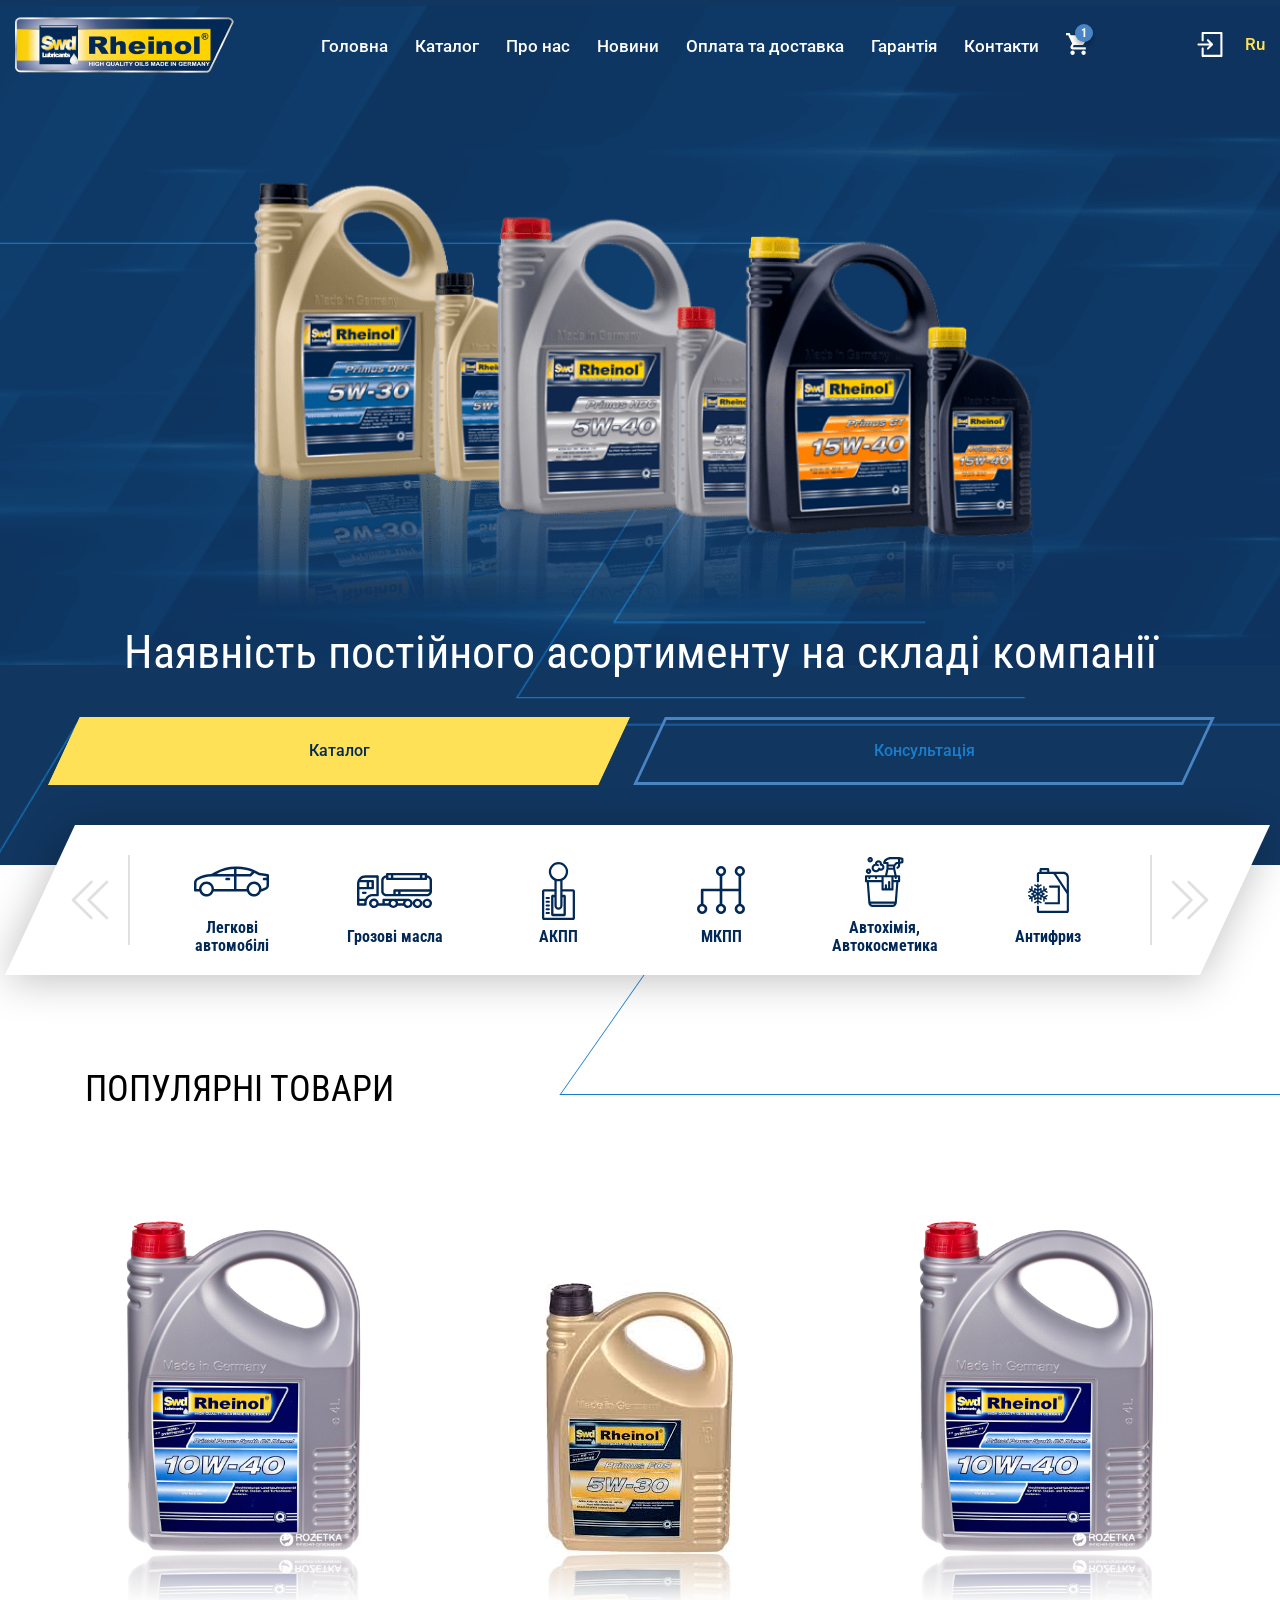
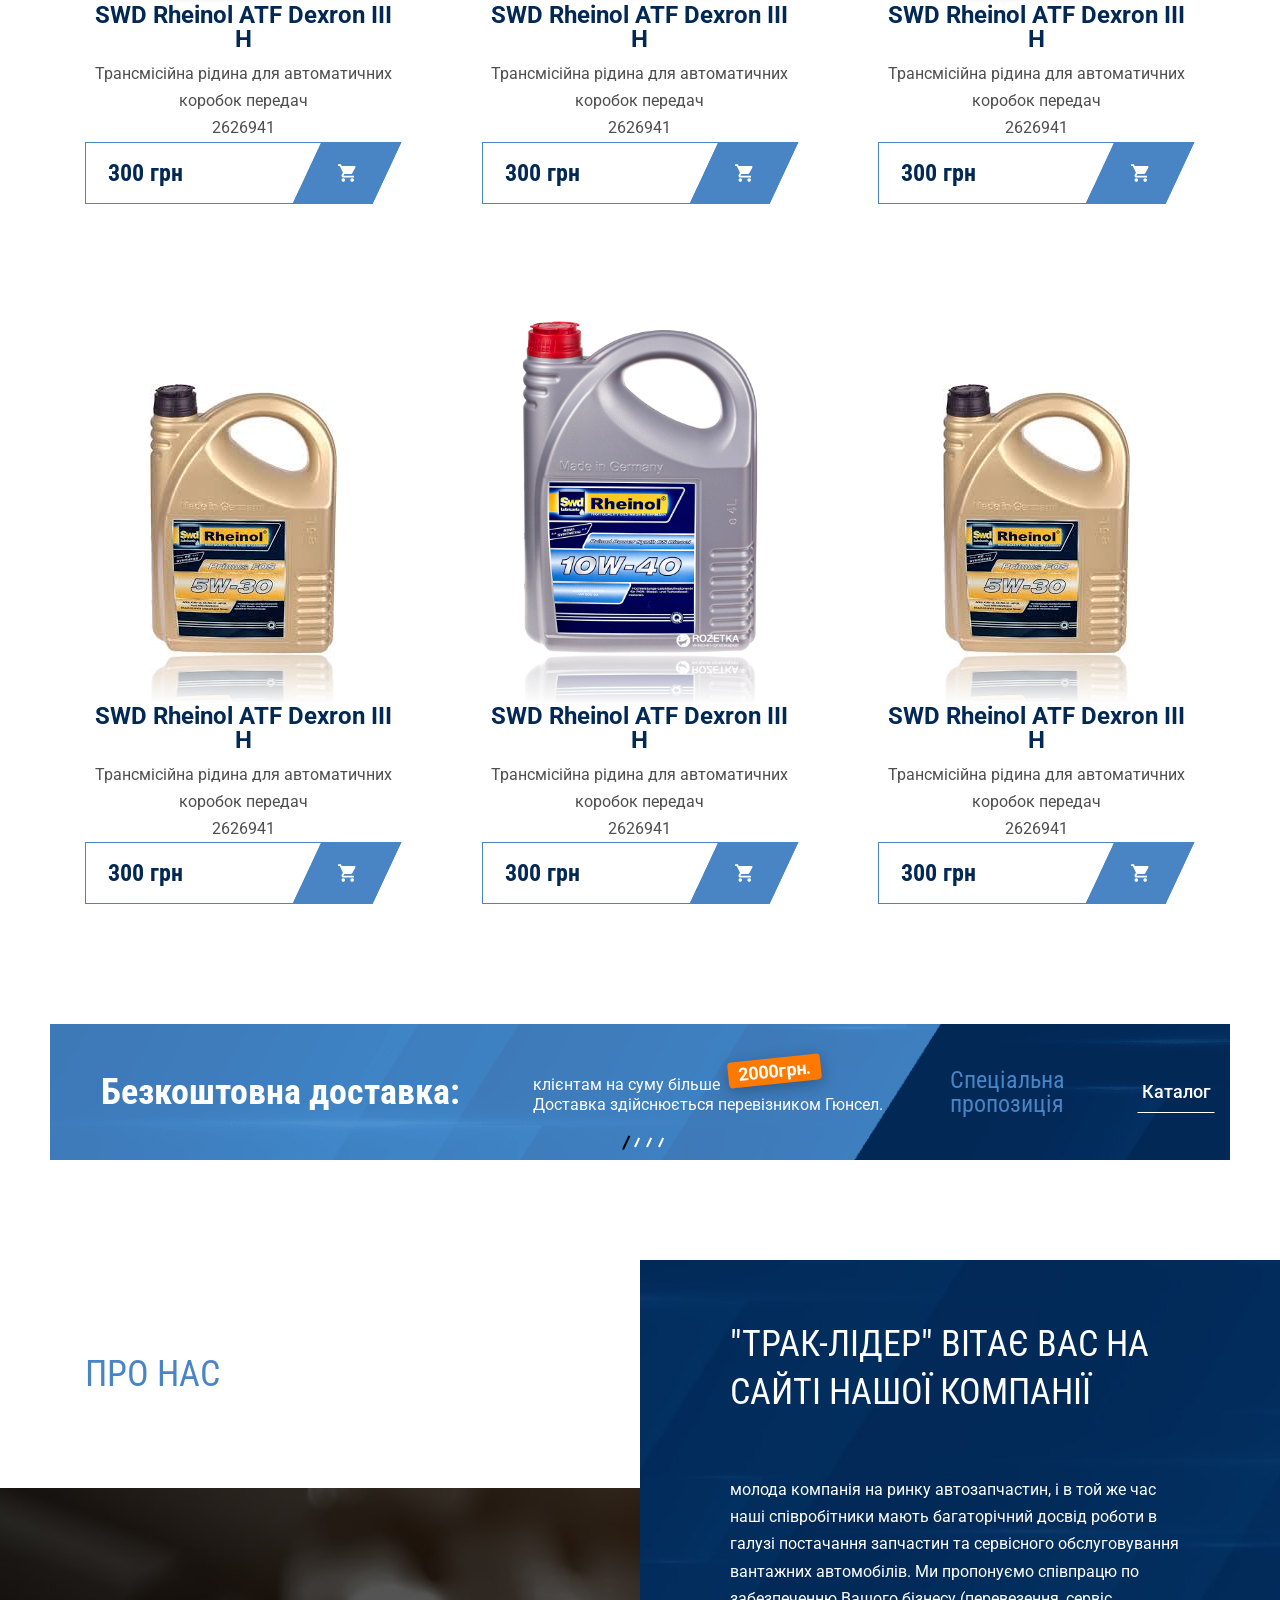
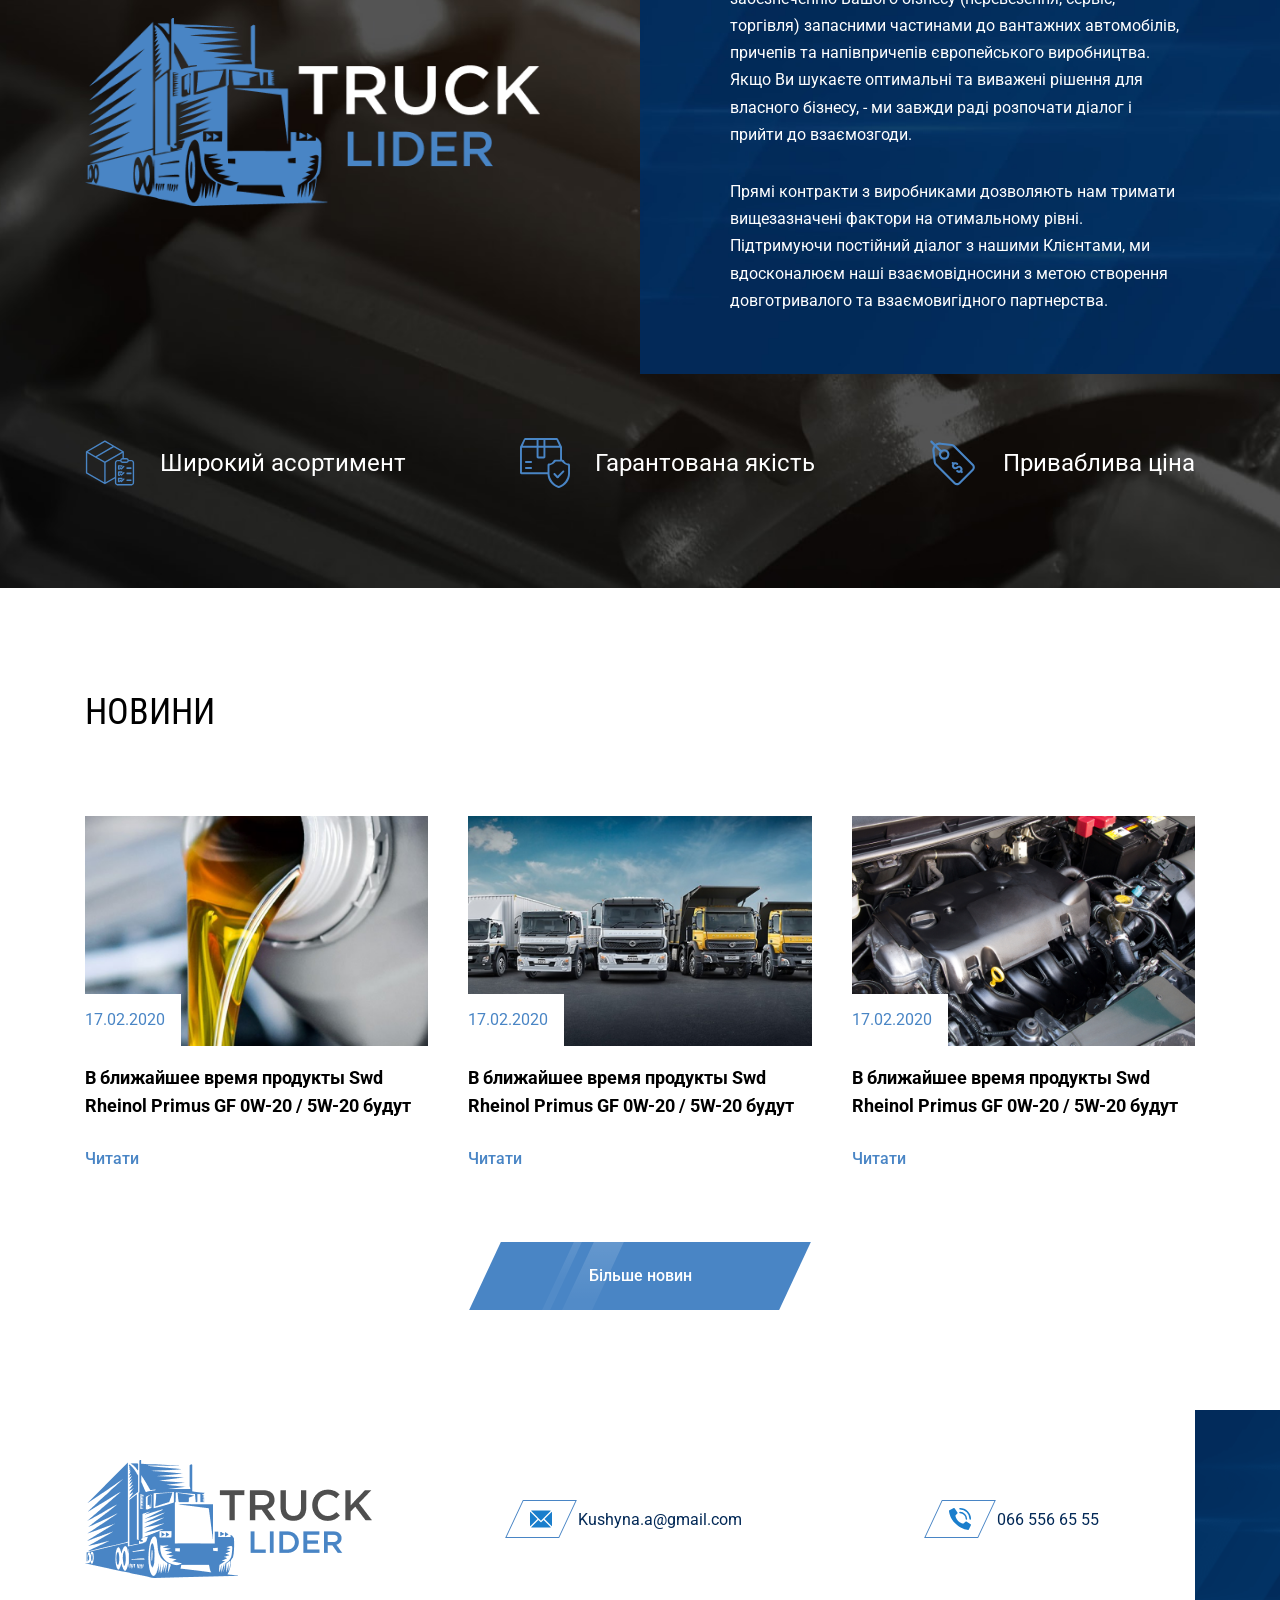
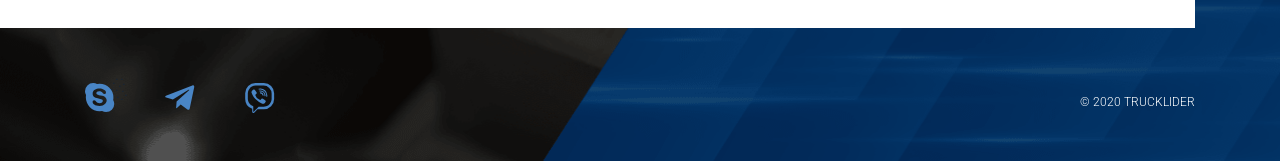
==== commit cc08f958: "fix" ====
--- a/index.html
+++ b/index.html
@@ -562,6 +562,7 @@
                 <div class="product-info">
                   <h3 class="product-title">SWD Rheinol ATF Dexron III H</h3>
                   <p class="product-description">Трансмісійна рідина для автоматичних коробок передач</p>
+                  <span class="product-id">2626941</span>
                 </div>
             
                 <!-- To card and details page -->
@@ -592,6 +593,7 @@
                 <div class="product-info">
                   <h3 class="product-title">SWD Rheinol ATF Dexron III H</h3>
                   <p class="product-description">Трансмісійна рідина для автоматичних коробок передач</p>
+                  <span class="product-id">2626941</span>
                 </div>
             
                 <!-- To card and details page -->
@@ -622,6 +624,7 @@
                 <div class="product-info">
                   <h3 class="product-title">SWD Rheinol ATF Dexron III H</h3>
                   <p class="product-description">Трансмісійна рідина для автоматичних коробок передач</p>
+                  <span class="product-id">2626941</span>
                 </div>
             
                 <!-- To card and details page -->
@@ -652,6 +655,7 @@
                 <div class="product-info">
                   <h3 class="product-title">SWD Rheinol ATF Dexron III H</h3>
                   <p class="product-description">Трансмісійна рідина для автоматичних коробок передач</p>
+                  <span class="product-id">2626941</span>
                 </div>
             
                 <!-- To card and details page -->
@@ -682,6 +686,7 @@
                 <div class="product-info">
                   <h3 class="product-title">SWD Rheinol ATF Dexron III H</h3>
                   <p class="product-description">Трансмісійна рідина для автоматичних коробок передач</p>
+                  <span class="product-id">2626941</span>
                 </div>
             
                 <!-- To card and details page -->
@@ -712,6 +717,7 @@
                 <div class="product-info">
                   <h3 class="product-title">SWD Rheinol ATF Dexron III H</h3>
                   <p class="product-description">Трансмісійна рідина для автоматичних коробок передач</p>
+                  <span class="product-id">2626941</span>
                 </div>
             
                 <!-- To card and details page -->
--- a/main.css
+++ b/main.css
@@ -11,5 +11,5 @@
  * Copyright 2011-2018 The Bootstrap Authors
  * Copyright 2011-2018 Twitter, Inc.
  * Licensed under MIT (https://github.com/twbs/bootstrap/blob/master/LICENSE)
- */@-ms-viewport{width:device-width}html{-webkit-box-sizing:border-box;box-sizing:border-box;-ms-overflow-style:scrollbar}*,*::before,*::after{-webkit-box-sizing:inherit;box-sizing:inherit}.container{width:100%;padding-right:15px;padding-left:15px;margin-right:auto;margin-left:auto}@media (min-width: 576px){.container{max-width:540px}}@media (min-width: 768px){.container{max-width:720px}}@media (min-width: 992px){.container{max-width:960px}}@media (min-width: 1200px){.container{max-width:1140px}}@media (min-width: 1440px){.container{max-width:1400px}}@media (min-width: 1600px){.container{max-width:1580px}}.container-fluid{width:100%;padding-right:15px;padding-left:15px;margin-right:auto;margin-left:auto}.row{display:-webkit-box;display:-ms-flexbox;display:flex;-ms-flex-wrap:wrap;flex-wrap:wrap;margin-right:-15px;margin-left:-15px}.no-gutters{margin-right:0;margin-left:0}.no-gutters>.col,.no-gutters>[class*="col-"]{padding-right:0;padding-left:0}.col-1,.col-2,.col-3,.col-4,.col-5,.col-6,.col-7,.col-8,.col-9,.col-10,.col-11,.col-12,.col,.col-auto,.col-sm-1,.col-sm-2,.col-sm-3,.col-sm-4,.col-sm-5,.col-sm-6,.col-sm-7,.col-sm-8,.col-sm-9,.col-sm-10,.col-sm-11,.col-sm-12,.col-sm,.col-sm-auto,.col-md-1,.col-md-2,.col-md-3,.col-md-4,.col-md-5,.col-md-6,.col-md-7,.col-md-8,.col-md-9,.col-md-10,.col-md-11,.col-md-12,.col-md,.col-md-auto,.col-lg-1,.col-lg-2,.col-lg-3,.col-lg-4,.col-lg-5,.col-lg-6,.col-lg-7,.col-lg-8,.col-lg-9,.col-lg-10,.col-lg-11,.col-lg-12,.col-lg,.col-lg-auto,.col-xl-1,.col-xl-2,.col-xl-3,.col-xl-4,.col-xl-5,.col-xl-6,.col-xl-7,.col-xl-8,.col-xl-9,.col-xl-10,.col-xl-11,.col-xl-12,.col-xl,.col-xl-auto,.col-xxl-1,.col-xxl-2,.col-xxl-3,.col-xxl-4,.col-xxl-5,.col-xxl-6,.col-xxl-7,.col-xxl-8,.col-xxl-9,.col-xxl-10,.col-xxl-11,.col-xxl-12,.col-xxl,.col-xxl-auto,.col-fh-1,.col-fh-2,.col-fh-3,.col-fh-4,.col-fh-5,.col-fh-6,.col-fh-7,.col-fh-8,.col-fh-9,.col-fh-10,.col-fh-11,.col-fh-12,.col-fh,.col-fh-auto{position:relative;width:100%;min-height:1px;padding-right:15px;padding-left:15px}.col{-ms-flex-preferred-size:0;flex-basis:0;-webkit-box-flex:1;-ms-flex-positive:1;flex-grow:1;max-width:100%}.col-auto{-webkit-box-flex:0;-ms-flex:0 0 auto;flex:0 0 auto;width:auto;max-width:none}.col-1{-webkit-box-flex:0;-ms-flex:0 0 8.33333%;flex:0 0 8.33333%;max-width:8.33333%}.col-2{-webkit-box-flex:0;-ms-flex:0 0 16.66667%;flex:0 0 16.66667%;max-width:16.66667%}.col-3{-webkit-box-flex:0;-ms-flex:0 0 25%;flex:0 0 25%;max-width:25%}.col-4{-webkit-box-flex:0;-ms-flex:0 0 33.33333%;flex:0 0 33.33333%;max-width:33.33333%}.col-5{-webkit-box-flex:0;-ms-flex:0 0 41.66667%;flex:0 0 41.66667%;max-width:41.66667%}.col-6{-webkit-box-flex:0;-ms-flex:0 0 50%;flex:0 0 50%;max-width:50%}.col-7{-webkit-box-flex:0;-ms-flex:0 0 58.33333%;flex:0 0 58.33333%;max-width:58.33333%}.col-8{-webkit-box-flex:0;-ms-flex:0 0 66.66667%;flex:0 0 66.66667%;max-width:66.66667%}.col-9{-webkit-box-flex:0;-ms-flex:0 0 75%;flex:0 0 75%;max-width:75%}.col-10{-webkit-box-flex:0;-ms-flex:0 0 83.33333%;flex:0 0 83.33333%;max-width:83.33333%}.col-11{-webkit-box-flex:0;-ms-flex:0 0 91.66667%;flex:0 0 91.66667%;max-width:91.66667%}.col-12{-webkit-box-flex:0;-ms-flex:0 0 100%;flex:0 0 100%;max-width:100%}.order-first{-webkit-box-ordinal-group:0;-ms-flex-order:-1;order:-1}.order-last{-webkit-box-ordinal-group:14;-ms-flex-order:13;order:13}.order-0{-webkit-box-ordinal-group:1;-ms-flex-order:0;order:0}.order-1{-webkit-box-ordinal-group:2;-ms-flex-order:1;order:1}.order-2{-webkit-box-ordinal-group:3;-ms-flex-order:2;order:2}.order-3{-webkit-box-ordinal-group:4;-ms-flex-order:3;order:3}.order-4{-webkit-box-ordinal-group:5;-ms-flex-order:4;order:4}.order-5{-webkit-box-ordinal-group:6;-ms-flex-order:5;order:5}.order-6{-webkit-box-ordinal-group:7;-ms-flex-order:6;order:6}.order-7{-webkit-box-ordinal-group:8;-ms-flex-order:7;order:7}.order-8{-webkit-box-ordinal-group:9;-ms-flex-order:8;order:8}.order-9{-webkit-box-ordinal-group:10;-ms-flex-order:9;order:9}.order-10{-webkit-box-ordinal-group:11;-ms-flex-order:10;order:10}.order-11{-webkit-box-ordinal-group:12;-ms-flex-order:11;order:11}.order-12{-webkit-box-ordinal-group:13;-ms-flex-order:12;order:12}.offset-1{margin-left:8.33333%}.offset-2{margin-left:16.66667%}.offset-3{margin-left:25%}.offset-4{margin-left:33.33333%}.offset-5{margin-left:41.66667%}.offset-6{margin-left:50%}.offset-7{margin-left:58.33333%}.offset-8{margin-left:66.66667%}.offset-9{margin-left:75%}.offset-10{margin-left:83.33333%}.offset-11{margin-left:91.66667%}@media (min-width: 576px){.col-sm{-ms-flex-preferred-size:0;flex-basis:0;-webkit-box-flex:1;-ms-flex-positive:1;flex-grow:1;max-width:100%}.col-sm-auto{-webkit-box-flex:0;-ms-flex:0 0 auto;flex:0 0 auto;width:auto;max-width:none}.col-sm-1{-webkit-box-flex:0;-ms-flex:0 0 8.33333%;flex:0 0 8.33333%;max-width:8.33333%}.col-sm-2{-webkit-box-flex:0;-ms-flex:0 0 16.66667%;flex:0 0 16.66667%;max-width:16.66667%}.col-sm-3{-webkit-box-flex:0;-ms-flex:0 0 25%;flex:0 0 25%;max-width:25%}.col-sm-4{-webkit-box-flex:0;-ms-flex:0 0 33.33333%;flex:0 0 33.33333%;max-width:33.33333%}.col-sm-5{-webkit-box-flex:0;-ms-flex:0 0 41.66667%;flex:0 0 41.66667%;max-width:41.66667%}.col-sm-6{-webkit-box-flex:0;-ms-flex:0 0 50%;flex:0 0 50%;max-width:50%}.col-sm-7{-webkit-box-flex:0;-ms-flex:0 0 58.33333%;flex:0 0 58.33333%;max-width:58.33333%}.col-sm-8{-webkit-box-flex:0;-ms-flex:0 0 66.66667%;flex:0 0 66.66667%;max-width:66.66667%}.col-sm-9{-webkit-box-flex:0;-ms-flex:0 0 75%;flex:0 0 75%;max-width:75%}.col-sm-10{-webkit-box-flex:0;-ms-flex:0 0 83.33333%;flex:0 0 83.33333%;max-width:83.33333%}.col-sm-11{-webkit-box-flex:0;-ms-flex:0 0 91.66667%;flex:0 0 91.66667%;max-width:91.66667%}.col-sm-12{-webkit-box-flex:0;-ms-flex:0 0 100%;flex:0 0 100%;max-width:100%}.order-sm-first{-webkit-box-ordinal-group:0;-ms-flex-order:-1;order:-1}.order-sm-last{-webkit-box-ordinal-group:14;-ms-flex-order:13;order:13}.order-sm-0{-webkit-box-ordinal-group:1;-ms-flex-order:0;order:0}.order-sm-1{-webkit-box-ordinal-group:2;-ms-flex-order:1;order:1}.order-sm-2{-webkit-box-ordinal-group:3;-ms-flex-order:2;order:2}.order-sm-3{-webkit-box-ordinal-group:4;-ms-flex-order:3;order:3}.order-sm-4{-webkit-box-ordinal-group:5;-ms-flex-order:4;order:4}.order-sm-5{-webkit-box-ordinal-group:6;-ms-flex-order:5;order:5}.order-sm-6{-webkit-box-ordinal-group:7;-ms-flex-order:6;order:6}.order-sm-7{-webkit-box-ordinal-group:8;-ms-flex-order:7;order:7}.order-sm-8{-webkit-box-ordinal-group:9;-ms-flex-order:8;order:8}.order-sm-9{-webkit-box-ordinal-group:10;-ms-flex-order:9;order:9}.order-sm-10{-webkit-box-ordinal-group:11;-ms-flex-order:10;order:10}.order-sm-11{-webkit-box-ordinal-group:12;-ms-flex-order:11;order:11}.order-sm-12{-webkit-box-ordinal-group:13;-ms-flex-order:12;order:12}.offset-sm-0{margin-left:0}.offset-sm-1{margin-left:8.33333%}.offset-sm-2{margin-left:16.66667%}.offset-sm-3{margin-left:25%}.offset-sm-4{margin-left:33.33333%}.offset-sm-5{margin-left:41.66667%}.offset-sm-6{margin-left:50%}.offset-sm-7{margin-left:58.33333%}.offset-sm-8{margin-left:66.66667%}.offset-sm-9{margin-left:75%}.offset-sm-10{margin-left:83.33333%}.offset-sm-11{margin-left:91.66667%}}@media (min-width: 768px){.col-md{-ms-flex-preferred-size:0;flex-basis:0;-webkit-box-flex:1;-ms-flex-positive:1;flex-grow:1;max-width:100%}.col-md-auto{-webkit-box-flex:0;-ms-flex:0 0 auto;flex:0 0 auto;width:auto;max-width:none}.col-md-1{-webkit-box-flex:0;-ms-flex:0 0 8.33333%;flex:0 0 8.33333%;max-width:8.33333%}.col-md-2{-webkit-box-flex:0;-ms-flex:0 0 16.66667%;flex:0 0 16.66667%;max-width:16.66667%}.col-md-3{-webkit-box-flex:0;-ms-flex:0 0 25%;flex:0 0 25%;max-width:25%}.col-md-4{-webkit-box-flex:0;-ms-flex:0 0 33.33333%;flex:0 0 33.33333%;max-width:33.33333%}.col-md-5{-webkit-box-flex:0;-ms-flex:0 0 41.66667%;flex:0 0 41.66667%;max-width:41.66667%}.col-md-6{-webkit-box-flex:0;-ms-flex:0 0 50%;flex:0 0 50%;max-width:50%}.col-md-7{-webkit-box-flex:0;-ms-flex:0 0 58.33333%;flex:0 0 58.33333%;max-width:58.33333%}.col-md-8{-webkit-box-flex:0;-ms-flex:0 0 66.66667%;flex:0 0 66.66667%;max-width:66.66667%}.col-md-9{-webkit-box-flex:0;-ms-flex:0 0 75%;flex:0 0 75%;max-width:75%}.col-md-10{-webkit-box-flex:0;-ms-flex:0 0 83.33333%;flex:0 0 83.33333%;max-width:83.33333%}.col-md-11{-webkit-box-flex:0;-ms-flex:0 0 91.66667%;flex:0 0 91.66667%;max-width:91.66667%}.col-md-12{-webkit-box-flex:0;-ms-flex:0 0 100%;flex:0 0 100%;max-width:100%}.order-md-first{-webkit-box-ordinal-group:0;-ms-flex-order:-1;order:-1}.order-md-last{-webkit-box-ordinal-group:14;-ms-flex-order:13;order:13}.order-md-0{-webkit-box-ordinal-group:1;-ms-flex-order:0;order:0}.order-md-1{-webkit-box-ordinal-group:2;-ms-flex-order:1;order:1}.order-md-2{-webkit-box-ordinal-group:3;-ms-flex-order:2;order:2}.order-md-3{-webkit-box-ordinal-group:4;-ms-flex-order:3;order:3}.order-md-4{-webkit-box-ordinal-group:5;-ms-flex-order:4;order:4}.order-md-5{-webkit-box-ordinal-group:6;-ms-flex-order:5;order:5}.order-md-6{-webkit-box-ordinal-group:7;-ms-flex-order:6;order:6}.order-md-7{-webkit-box-ordinal-group:8;-ms-flex-order:7;order:7}.order-md-8{-webkit-box-ordinal-group:9;-ms-flex-order:8;order:8}.order-md-9{-webkit-box-ordinal-group:10;-ms-flex-order:9;order:9}.order-md-10{-webkit-box-ordinal-group:11;-ms-flex-order:10;order:10}.order-md-11{-webkit-box-ordinal-group:12;-ms-flex-order:11;order:11}.order-md-12{-webkit-box-ordinal-group:13;-ms-flex-order:12;order:12}.offset-md-0{margin-left:0}.offset-md-1{margin-left:8.33333%}.offset-md-2{margin-left:16.66667%}.offset-md-3{margin-left:25%}.offset-md-4{margin-left:33.33333%}.offset-md-5{margin-left:41.66667%}.offset-md-6{margin-left:50%}.offset-md-7{margin-left:58.33333%}.offset-md-8{margin-left:66.66667%}.offset-md-9{margin-left:75%}.offset-md-10{margin-left:83.33333%}.offset-md-11{margin-left:91.66667%}}@media (min-width: 992px){.col-lg{-ms-flex-preferred-size:0;flex-basis:0;-webkit-box-flex:1;-ms-flex-positive:1;flex-grow:1;max-width:100%}.col-lg-auto{-webkit-box-flex:0;-ms-flex:0 0 auto;flex:0 0 auto;width:auto;max-width:none}.col-lg-1{-webkit-box-flex:0;-ms-flex:0 0 8.33333%;flex:0 0 8.33333%;max-width:8.33333%}.col-lg-2{-webkit-box-flex:0;-ms-flex:0 0 16.66667%;flex:0 0 16.66667%;max-width:16.66667%}.col-lg-3{-webkit-box-flex:0;-ms-flex:0 0 25%;flex:0 0 25%;max-width:25%}.col-lg-4{-webkit-box-flex:0;-ms-flex:0 0 33.33333%;flex:0 0 33.33333%;max-width:33.33333%}.col-lg-5{-webkit-box-flex:0;-ms-flex:0 0 41.66667%;flex:0 0 41.66667%;max-width:41.66667%}.col-lg-6{-webkit-box-flex:0;-ms-flex:0 0 50%;flex:0 0 50%;max-width:50%}.col-lg-7{-webkit-box-flex:0;-ms-flex:0 0 58.33333%;flex:0 0 58.33333%;max-width:58.33333%}.col-lg-8{-webkit-box-flex:0;-ms-flex:0 0 66.66667%;flex:0 0 66.66667%;max-width:66.66667%}.col-lg-9{-webkit-box-flex:0;-ms-flex:0 0 75%;flex:0 0 75%;max-width:75%}.col-lg-10{-webkit-box-flex:0;-ms-flex:0 0 83.33333%;flex:0 0 83.33333%;max-width:83.33333%}.col-lg-11{-webkit-box-flex:0;-ms-flex:0 0 91.66667%;flex:0 0 91.66667%;max-width:91.66667%}.col-lg-12{-webkit-box-flex:0;-ms-flex:0 0 100%;flex:0 0 100%;max-width:100%}.order-lg-first{-webkit-box-ordinal-group:0;-ms-flex-order:-1;order:-1}.order-lg-last{-webkit-box-ordinal-group:14;-ms-flex-order:13;order:13}.order-lg-0{-webkit-box-ordinal-group:1;-ms-flex-order:0;order:0}.order-lg-1{-webkit-box-ordinal-group:2;-ms-flex-order:1;order:1}.order-lg-2{-webkit-box-ordinal-group:3;-ms-flex-order:2;order:2}.order-lg-3{-webkit-box-ordinal-group:4;-ms-flex-order:3;order:3}.order-lg-4{-webkit-box-ordinal-group:5;-ms-flex-order:4;order:4}.order-lg-5{-webkit-box-ordinal-group:6;-ms-flex-order:5;order:5}.order-lg-6{-webkit-box-ordinal-group:7;-ms-flex-order:6;order:6}.order-lg-7{-webkit-box-ordinal-group:8;-ms-flex-order:7;order:7}.order-lg-8{-webkit-box-ordinal-group:9;-ms-flex-order:8;order:8}.order-lg-9{-webkit-box-ordinal-group:10;-ms-flex-order:9;order:9}.order-lg-10{-webkit-box-ordinal-group:11;-ms-flex-order:10;order:10}.order-lg-11{-webkit-box-ordinal-group:12;-ms-flex-order:11;order:11}.order-lg-12{-webkit-box-ordinal-group:13;-ms-flex-order:12;order:12}.offset-lg-0{margin-left:0}.offset-lg-1{margin-left:8.33333%}.offset-lg-2{margin-left:16.66667%}.offset-lg-3{margin-left:25%}.offset-lg-4{margin-left:33.33333%}.offset-lg-5{margin-left:41.66667%}.offset-lg-6{margin-left:50%}.offset-lg-7{margin-left:58.33333%}.offset-lg-8{margin-left:66.66667%}.offset-lg-9{margin-left:75%}.offset-lg-10{margin-left:83.33333%}.offset-lg-11{margin-left:91.66667%}}@media (min-width: 1200px){.col-xl{-ms-flex-preferred-size:0;flex-basis:0;-webkit-box-flex:1;-ms-flex-positive:1;flex-grow:1;max-width:100%}.col-xl-auto{-webkit-box-flex:0;-ms-flex:0 0 auto;flex:0 0 auto;width:auto;max-width:none}.col-xl-1{-webkit-box-flex:0;-ms-flex:0 0 8.33333%;flex:0 0 8.33333%;max-width:8.33333%}.col-xl-2{-webkit-box-flex:0;-ms-flex:0 0 16.66667%;flex:0 0 16.66667%;max-width:16.66667%}.col-xl-3{-webkit-box-flex:0;-ms-flex:0 0 25%;flex:0 0 25%;max-width:25%}.col-xl-4{-webkit-box-flex:0;-ms-flex:0 0 33.33333%;flex:0 0 33.33333%;max-width:33.33333%}.col-xl-5{-webkit-box-flex:0;-ms-flex:0 0 41.66667%;flex:0 0 41.66667%;max-width:41.66667%}.col-xl-6{-webkit-box-flex:0;-ms-flex:0 0 50%;flex:0 0 50%;max-width:50%}.col-xl-7{-webkit-box-flex:0;-ms-flex:0 0 58.33333%;flex:0 0 58.33333%;max-width:58.33333%}.col-xl-8{-webkit-box-flex:0;-ms-flex:0 0 66.66667%;flex:0 0 66.66667%;max-width:66.66667%}.col-xl-9{-webkit-box-flex:0;-ms-flex:0 0 75%;flex:0 0 75%;max-width:75%}.col-xl-10{-webkit-box-flex:0;-ms-flex:0 0 83.33333%;flex:0 0 83.33333%;max-width:83.33333%}.col-xl-11{-webkit-box-flex:0;-ms-flex:0 0 91.66667%;flex:0 0 91.66667%;max-width:91.66667%}.col-xl-12{-webkit-box-flex:0;-ms-flex:0 0 100%;flex:0 0 100%;max-width:100%}.order-xl-first{-webkit-box-ordinal-group:0;-ms-flex-order:-1;order:-1}.order-xl-last{-webkit-box-ordinal-group:14;-ms-flex-order:13;order:13}.order-xl-0{-webkit-box-ordinal-group:1;-ms-flex-order:0;order:0}.order-xl-1{-webkit-box-ordinal-group:2;-ms-flex-order:1;order:1}.order-xl-2{-webkit-box-ordinal-group:3;-ms-flex-order:2;order:2}.order-xl-3{-webkit-box-ordinal-group:4;-ms-flex-order:3;order:3}.order-xl-4{-webkit-box-ordinal-group:5;-ms-flex-order:4;order:4}.order-xl-5{-webkit-box-ordinal-group:6;-ms-flex-order:5;order:5}.order-xl-6{-webkit-box-ordinal-group:7;-ms-flex-order:6;order:6}.order-xl-7{-webkit-box-ordinal-group:8;-ms-flex-order:7;order:7}.order-xl-8{-webkit-box-ordinal-group:9;-ms-flex-order:8;order:8}.order-xl-9{-webkit-box-ordinal-group:10;-ms-flex-order:9;order:9}.order-xl-10{-webkit-box-ordinal-group:11;-ms-flex-order:10;order:10}.order-xl-11{-webkit-box-ordinal-group:12;-ms-flex-order:11;order:11}.order-xl-12{-webkit-box-ordinal-group:13;-ms-flex-order:12;order:12}.offset-xl-0{margin-left:0}.offset-xl-1{margin-left:8.33333%}.offset-xl-2{margin-left:16.66667%}.offset-xl-3{margin-left:25%}.offset-xl-4{margin-left:33.33333%}.offset-xl-5{margin-left:41.66667%}.offset-xl-6{margin-left:50%}.offset-xl-7{margin-left:58.33333%}.offset-xl-8{margin-left:66.66667%}.offset-xl-9{margin-left:75%}.offset-xl-10{margin-left:83.33333%}.offset-xl-11{margin-left:91.66667%}}@media (min-width: 1440px){.col-xxl{-ms-flex-preferred-size:0;flex-basis:0;-webkit-box-flex:1;-ms-flex-positive:1;flex-grow:1;max-width:100%}.col-xxl-auto{-webkit-box-flex:0;-ms-flex:0 0 auto;flex:0 0 auto;width:auto;max-width:none}.col-xxl-1{-webkit-box-flex:0;-ms-flex:0 0 8.33333%;flex:0 0 8.33333%;max-width:8.33333%}.col-xxl-2{-webkit-box-flex:0;-ms-flex:0 0 16.66667%;flex:0 0 16.66667%;max-width:16.66667%}.col-xxl-3{-webkit-box-flex:0;-ms-flex:0 0 25%;flex:0 0 25%;max-width:25%}.col-xxl-4{-webkit-box-flex:0;-ms-flex:0 0 33.33333%;flex:0 0 33.33333%;max-width:33.33333%}.col-xxl-5{-webkit-box-flex:0;-ms-flex:0 0 41.66667%;flex:0 0 41.66667%;max-width:41.66667%}.col-xxl-6{-webkit-box-flex:0;-ms-flex:0 0 50%;flex:0 0 50%;max-width:50%}.col-xxl-7{-webkit-box-flex:0;-ms-flex:0 0 58.33333%;flex:0 0 58.33333%;max-width:58.33333%}.col-xxl-8{-webkit-box-flex:0;-ms-flex:0 0 66.66667%;flex:0 0 66.66667%;max-width:66.66667%}.col-xxl-9{-webkit-box-flex:0;-ms-flex:0 0 75%;flex:0 0 75%;max-width:75%}.col-xxl-10{-webkit-box-flex:0;-ms-flex:0 0 83.33333%;flex:0 0 83.33333%;max-width:83.33333%}.col-xxl-11{-webkit-box-flex:0;-ms-flex:0 0 91.66667%;flex:0 0 91.66667%;max-width:91.66667%}.col-xxl-12{-webkit-box-flex:0;-ms-flex:0 0 100%;flex:0 0 100%;max-width:100%}.order-xxl-first{-webkit-box-ordinal-group:0;-ms-flex-order:-1;order:-1}.order-xxl-last{-webkit-box-ordinal-group:14;-ms-flex-order:13;order:13}.order-xxl-0{-webkit-box-ordinal-group:1;-ms-flex-order:0;order:0}.order-xxl-1{-webkit-box-ordinal-group:2;-ms-flex-order:1;order:1}.order-xxl-2{-webkit-box-ordinal-group:3;-ms-flex-order:2;order:2}.order-xxl-3{-webkit-box-ordinal-group:4;-ms-flex-order:3;order:3}.order-xxl-4{-webkit-box-ordinal-group:5;-ms-flex-order:4;order:4}.order-xxl-5{-webkit-box-ordinal-group:6;-ms-flex-order:5;order:5}.order-xxl-6{-webkit-box-ordinal-group:7;-ms-flex-order:6;order:6}.order-xxl-7{-webkit-box-ordinal-group:8;-ms-flex-order:7;order:7}.order-xxl-8{-webkit-box-ordinal-group:9;-ms-flex-order:8;order:8}.order-xxl-9{-webkit-box-ordinal-group:10;-ms-flex-order:9;order:9}.order-xxl-10{-webkit-box-ordinal-group:11;-ms-flex-order:10;order:10}.order-xxl-11{-webkit-box-ordinal-group:12;-ms-flex-order:11;order:11}.order-xxl-12{-webkit-box-ordinal-group:13;-ms-flex-order:12;order:12}.offset-xxl-0{margin-left:0}.offset-xxl-1{margin-left:8.33333%}.offset-xxl-2{margin-left:16.66667%}.offset-xxl-3{margin-left:25%}.offset-xxl-4{margin-left:33.33333%}.offset-xxl-5{margin-left:41.66667%}.offset-xxl-6{margin-left:50%}.offset-xxl-7{margin-left:58.33333%}.offset-xxl-8{margin-left:66.66667%}.offset-xxl-9{margin-left:75%}.offset-xxl-10{margin-left:83.33333%}.offset-xxl-11{margin-left:91.66667%}}@media (min-width: 1600px){.col-fh{-ms-flex-preferred-size:0;flex-basis:0;-webkit-box-flex:1;-ms-flex-positive:1;flex-grow:1;max-width:100%}.col-fh-auto{-webkit-box-flex:0;-ms-flex:0 0 auto;flex:0 0 auto;width:auto;max-width:none}.col-fh-1{-webkit-box-flex:0;-ms-flex:0 0 8.33333%;flex:0 0 8.33333%;max-width:8.33333%}.col-fh-2{-webkit-box-flex:0;-ms-flex:0 0 16.66667%;flex:0 0 16.66667%;max-width:16.66667%}.col-fh-3{-webkit-box-flex:0;-ms-flex:0 0 25%;flex:0 0 25%;max-width:25%}.col-fh-4{-webkit-box-flex:0;-ms-flex:0 0 33.33333%;flex:0 0 33.33333%;max-width:33.33333%}.col-fh-5{-webkit-box-flex:0;-ms-flex:0 0 41.66667%;flex:0 0 41.66667%;max-width:41.66667%}.col-fh-6{-webkit-box-flex:0;-ms-flex:0 0 50%;flex:0 0 50%;max-width:50%}.col-fh-7{-webkit-box-flex:0;-ms-flex:0 0 58.33333%;flex:0 0 58.33333%;max-width:58.33333%}.col-fh-8{-webkit-box-flex:0;-ms-flex:0 0 66.66667%;flex:0 0 66.66667%;max-width:66.66667%}.col-fh-9{-webkit-box-flex:0;-ms-flex:0 0 75%;flex:0 0 75%;max-width:75%}.col-fh-10{-webkit-box-flex:0;-ms-flex:0 0 83.33333%;flex:0 0 83.33333%;max-width:83.33333%}.col-fh-11{-webkit-box-flex:0;-ms-flex:0 0 91.66667%;flex:0 0 91.66667%;max-width:91.66667%}.col-fh-12{-webkit-box-flex:0;-ms-flex:0 0 100%;flex:0 0 100%;max-width:100%}.order-fh-first{-webkit-box-ordinal-group:0;-ms-flex-order:-1;order:-1}.order-fh-last{-webkit-box-ordinal-group:14;-ms-flex-order:13;order:13}.order-fh-0{-webkit-box-ordinal-group:1;-ms-flex-order:0;order:0}.order-fh-1{-webkit-box-ordinal-group:2;-ms-flex-order:1;order:1}.order-fh-2{-webkit-box-ordinal-group:3;-ms-flex-order:2;order:2}.order-fh-3{-webkit-box-ordinal-group:4;-ms-flex-order:3;order:3}.order-fh-4{-webkit-box-ordinal-group:5;-ms-flex-order:4;order:4}.order-fh-5{-webkit-box-ordinal-group:6;-ms-flex-order:5;order:5}.order-fh-6{-webkit-box-ordinal-group:7;-ms-flex-order:6;order:6}.order-fh-7{-webkit-box-ordinal-group:8;-ms-flex-order:7;order:7}.order-fh-8{-webkit-box-ordinal-group:9;-ms-flex-order:8;order:8}.order-fh-9{-webkit-box-ordinal-group:10;-ms-flex-order:9;order:9}.order-fh-10{-webkit-box-ordinal-group:11;-ms-flex-order:10;order:10}.order-fh-11{-webkit-box-ordinal-group:12;-ms-flex-order:11;order:11}.order-fh-12{-webkit-box-ordinal-group:13;-ms-flex-order:12;order:12}.offset-fh-0{margin-left:0}.offset-fh-1{margin-left:8.33333%}.offset-fh-2{margin-left:16.66667%}.offset-fh-3{margin-left:25%}.offset-fh-4{margin-left:33.33333%}.offset-fh-5{margin-left:41.66667%}.offset-fh-6{margin-left:50%}.offset-fh-7{margin-left:58.33333%}.offset-fh-8{margin-left:66.66667%}.offset-fh-9{margin-left:75%}.offset-fh-10{margin-left:83.33333%}.offset-fh-11{margin-left:91.66667%}}.d-none{display:none !important}.d-inline{display:inline !important}.d-inline-block{display:inline-block !important}.d-block{display:block !important}.d-table{display:table !important}.d-table-row{display:table-row !important}.d-table-cell{display:table-cell !important}.d-flex{display:-webkit-box !important;display:-ms-flexbox !important;display:flex !important}.d-inline-flex{display:-webkit-inline-box !important;display:-ms-inline-flexbox !important;display:inline-flex !important}@media (min-width: 576px){.d-sm-none{display:none !important}.d-sm-inline{display:inline !important}.d-sm-inline-block{display:inline-block !important}.d-sm-block{display:block !important}.d-sm-table{display:table !important}.d-sm-table-row{display:table-row !important}.d-sm-table-cell{display:table-cell !important}.d-sm-flex{display:-webkit-box !important;display:-ms-flexbox !important;display:flex !important}.d-sm-inline-flex{display:-webkit-inline-box !important;display:-ms-inline-flexbox !important;display:inline-flex !important}}@media (min-width: 768px){.d-md-none{display:none !important}.d-md-inline{display:inline !important}.d-md-inline-block{display:inline-block !important}.d-md-block{display:block !important}.d-md-table{display:table !important}.d-md-table-row{display:table-row !important}.d-md-table-cell{display:table-cell !important}.d-md-flex{display:-webkit-box !important;display:-ms-flexbox !important;display:flex !important}.d-md-inline-flex{display:-webkit-inline-box !important;display:-ms-inline-flexbox !important;display:inline-flex !important}}@media (min-width: 992px){.d-lg-none{display:none !important}.d-lg-inline{display:inline !important}.d-lg-inline-block{display:inline-block !important}.d-lg-block{display:block !important}.d-lg-table{display:table !important}.d-lg-table-row{display:table-row !important}.d-lg-table-cell{display:table-cell !important}.d-lg-flex{display:-webkit-box !important;display:-ms-flexbox !important;display:flex !important}.d-lg-inline-flex{display:-webkit-inline-box !important;display:-ms-inline-flexbox !important;display:inline-flex !important}}@media (min-width: 1200px){.d-xl-none{display:none !important}.d-xl-inline{display:inline !important}.d-xl-inline-block{display:inline-block !important}.d-xl-block{display:block !important}.d-xl-table{display:table !important}.d-xl-table-row{display:table-row !important}.d-xl-table-cell{display:table-cell !important}.d-xl-flex{display:-webkit-box !important;display:-ms-flexbox !important;display:flex !important}.d-xl-inline-flex{display:-webkit-inline-box !important;display:-ms-inline-flexbox !important;display:inline-flex !important}}@media (min-width: 1440px){.d-xxl-none{display:none !important}.d-xxl-inline{display:inline !important}.d-xxl-inline-block{display:inline-block !important}.d-xxl-block{display:block !important}.d-xxl-table{display:table !important}.d-xxl-table-row{display:table-row !important}.d-xxl-table-cell{display:table-cell !important}.d-xxl-flex{display:-webkit-box !important;display:-ms-flexbox !important;display:flex !important}.d-xxl-inline-flex{display:-webkit-inline-box !important;display:-ms-inline-flexbox !important;display:inline-flex !important}}@media (min-width: 1600px){.d-fh-none{display:none !important}.d-fh-inline{display:inline !important}.d-fh-inline-block{display:inline-block !important}.d-fh-block{display:block !important}.d-fh-table{display:table !important}.d-fh-table-row{display:table-row !important}.d-fh-table-cell{display:table-cell !important}.d-fh-flex{display:-webkit-box !important;display:-ms-flexbox !important;display:flex !important}.d-fh-inline-flex{display:-webkit-inline-box !important;display:-ms-inline-flexbox !important;display:inline-flex !important}}@media print{.d-print-none{display:none !important}.d-print-inline{display:inline !important}.d-print-inline-block{display:inline-block !important}.d-print-block{display:block !important}.d-print-table{display:table !important}.d-print-table-row{display:table-row !important}.d-print-table-cell{display:table-cell !important}.d-print-flex{display:-webkit-box !important;display:-ms-flexbox !important;display:flex !important}.d-print-inline-flex{display:-webkit-inline-box !important;display:-ms-inline-flexbox !important;display:inline-flex !important}}.flex-row{-webkit-box-orient:horizontal !important;-webkit-box-direction:normal !important;-ms-flex-direction:row !important;flex-direction:row !important}.flex-column{-webkit-box-orient:vertical !important;-webkit-box-direction:normal !important;-ms-flex-direction:column !important;flex-direction:column !important}.flex-row-reverse{-webkit-box-orient:horizontal !important;-webkit-box-direction:reverse !important;-ms-flex-direction:row-reverse !important;flex-direction:row-reverse !important}.flex-column-reverse{-webkit-box-orient:vertical !important;-webkit-box-direction:reverse !important;-ms-flex-direction:column-reverse !important;flex-direction:column-reverse !important}.flex-wrap{-ms-flex-wrap:wrap !important;flex-wrap:wrap !important}.flex-nowrap{-ms-flex-wrap:nowrap !important;flex-wrap:nowrap !important}.flex-wrap-reverse{-ms-flex-wrap:wrap-reverse !important;flex-wrap:wrap-reverse !important}.justify-content-start{-webkit-box-pack:start !important;-ms-flex-pack:start !important;justify-content:flex-start !important}.justify-content-end{-webkit-box-pack:end !important;-ms-flex-pack:end !important;justify-content:flex-end !important}.justify-content-center{-webkit-box-pack:center !important;-ms-flex-pack:center !important;justify-content:center !important}.justify-content-between{-webkit-box-pack:justify !important;-ms-flex-pack:justify !important;justify-content:space-between !important}.justify-content-around{-ms-flex-pack:distribute !important;justify-content:space-around !important}.align-items-start{-webkit-box-align:start !important;-ms-flex-align:start !important;align-items:flex-start !important}.align-items-end{-webkit-box-align:end !important;-ms-flex-align:end !important;align-items:flex-end !important}.align-items-center{-webkit-box-align:center !important;-ms-flex-align:center !important;align-items:center !important}.align-items-baseline{-webkit-box-align:baseline !important;-ms-flex-align:baseline !important;align-items:baseline !important}.align-items-stretch{-webkit-box-align:stretch !important;-ms-flex-align:stretch !important;align-items:stretch !important}.align-content-start{-ms-flex-line-pack:start !important;align-content:flex-start !important}.align-content-end{-ms-flex-line-pack:end !important;align-content:flex-end !important}.align-content-center{-ms-flex-line-pack:center !important;align-content:center !important}.align-content-between{-ms-flex-line-pack:justify !important;align-content:space-between !important}.align-content-around{-ms-flex-line-pack:distribute !important;align-content:space-around !important}.align-content-stretch{-ms-flex-line-pack:stretch !important;align-content:stretch !important}.align-self-auto{-ms-flex-item-align:auto !important;align-self:auto !important}.align-self-start{-ms-flex-item-align:start !important;align-self:flex-start !important}.align-self-end{-ms-flex-item-align:end !important;align-self:flex-end !important}.align-self-center{-ms-flex-item-align:center !important;align-self:center !important}.align-self-baseline{-ms-flex-item-align:baseline !important;align-self:baseline !important}.align-self-stretch{-ms-flex-item-align:stretch !important;align-self:stretch !important}@media (min-width: 576px){.flex-sm-row{-webkit-box-orient:horizontal !important;-webkit-box-direction:normal !important;-ms-flex-direction:row !important;flex-direction:row !important}.flex-sm-column{-webkit-box-orient:vertical !important;-webkit-box-direction:normal !important;-ms-flex-direction:column !important;flex-direction:column !important}.flex-sm-row-reverse{-webkit-box-orient:horizontal !important;-webkit-box-direction:reverse !important;-ms-flex-direction:row-reverse !important;flex-direction:row-reverse !important}.flex-sm-column-reverse{-webkit-box-orient:vertical !important;-webkit-box-direction:reverse !important;-ms-flex-direction:column-reverse !important;flex-direction:column-reverse !important}.flex-sm-wrap{-ms-flex-wrap:wrap !important;flex-wrap:wrap !important}.flex-sm-nowrap{-ms-flex-wrap:nowrap !important;flex-wrap:nowrap !important}.flex-sm-wrap-reverse{-ms-flex-wrap:wrap-reverse !important;flex-wrap:wrap-reverse !important}.justify-content-sm-start{-webkit-box-pack:start !important;-ms-flex-pack:start !important;justify-content:flex-start !important}.justify-content-sm-end{-webkit-box-pack:end !important;-ms-flex-pack:end !important;justify-content:flex-end !important}.justify-content-sm-center{-webkit-box-pack:center !important;-ms-flex-pack:center !important;justify-content:center !important}.justify-content-sm-between{-webkit-box-pack:justify !important;-ms-flex-pack:justify !important;justify-content:space-between !important}.justify-content-sm-around{-ms-flex-pack:distribute !important;justify-content:space-around !important}.align-items-sm-start{-webkit-box-align:start !important;-ms-flex-align:start !important;align-items:flex-start !important}.align-items-sm-end{-webkit-box-align:end !important;-ms-flex-align:end !important;align-items:flex-end !important}.align-items-sm-center{-webkit-box-align:center !important;-ms-flex-align:center !important;align-items:center !important}.align-items-sm-baseline{-webkit-box-align:baseline !important;-ms-flex-align:baseline !important;align-items:baseline !important}.align-items-sm-stretch{-webkit-box-align:stretch !important;-ms-flex-align:stretch !important;align-items:stretch !important}.align-content-sm-start{-ms-flex-line-pack:start !important;align-content:flex-start !important}.align-content-sm-end{-ms-flex-line-pack:end !important;align-content:flex-end !important}.align-content-sm-center{-ms-flex-line-pack:center !important;align-content:center !important}.align-content-sm-between{-ms-flex-line-pack:justify !important;align-content:space-between !important}.align-content-sm-around{-ms-flex-line-pack:distribute !important;align-content:space-around !important}.align-content-sm-stretch{-ms-flex-line-pack:stretch !important;align-content:stretch !important}.align-self-sm-auto{-ms-flex-item-align:auto !important;align-self:auto !important}.align-self-sm-start{-ms-flex-item-align:start !important;align-self:flex-start !important}.align-self-sm-end{-ms-flex-item-align:end !important;align-self:flex-end !important}.align-self-sm-center{-ms-flex-item-align:center !important;align-self:center !important}.align-self-sm-baseline{-ms-flex-item-align:baseline !important;align-self:baseline !important}.align-self-sm-stretch{-ms-flex-item-align:stretch !important;align-self:stretch !important}}@media (min-width: 768px){.flex-md-row{-webkit-box-orient:horizontal !important;-webkit-box-direction:normal !important;-ms-flex-direction:row !important;flex-direction:row !important}.flex-md-column{-webkit-box-orient:vertical !important;-webkit-box-direction:normal !important;-ms-flex-direction:column !important;flex-direction:column !important}.flex-md-row-reverse{-webkit-box-orient:horizontal !important;-webkit-box-direction:reverse !important;-ms-flex-direction:row-reverse !important;flex-direction:row-reverse !important}.flex-md-column-reverse{-webkit-box-orient:vertical !important;-webkit-box-direction:reverse !important;-ms-flex-direction:column-reverse !important;flex-direction:column-reverse !important}.flex-md-wrap{-ms-flex-wrap:wrap !important;flex-wrap:wrap !important}.flex-md-nowrap{-ms-flex-wrap:nowrap !important;flex-wrap:nowrap !important}.flex-md-wrap-reverse{-ms-flex-wrap:wrap-reverse !important;flex-wrap:wrap-reverse !important}.justify-content-md-start{-webkit-box-pack:start !important;-ms-flex-pack:start !important;justify-content:flex-start !important}.justify-content-md-end{-webkit-box-pack:end !important;-ms-flex-pack:end !important;justify-content:flex-end !important}.justify-content-md-center{-webkit-box-pack:center !important;-ms-flex-pack:center !important;justify-content:center !important}.justify-content-md-between{-webkit-box-pack:justify !important;-ms-flex-pack:justify !important;justify-content:space-between !important}.justify-content-md-around{-ms-flex-pack:distribute !important;justify-content:space-around !important}.align-items-md-start{-webkit-box-align:start !important;-ms-flex-align:start !important;align-items:flex-start !important}.align-items-md-end{-webkit-box-align:end !important;-ms-flex-align:end !important;align-items:flex-end !important}.align-items-md-center{-webkit-box-align:center !important;-ms-flex-align:center !important;align-items:center !important}.align-items-md-baseline{-webkit-box-align:baseline !important;-ms-flex-align:baseline !important;align-items:baseline !important}.align-items-md-stretch{-webkit-box-align:stretch !important;-ms-flex-align:stretch !important;align-items:stretch !important}.align-content-md-start{-ms-flex-line-pack:start !important;align-content:flex-start !important}.align-content-md-end{-ms-flex-line-pack:end !important;align-content:flex-end !important}.align-content-md-center{-ms-flex-line-pack:center !important;align-content:center !important}.align-content-md-between{-ms-flex-line-pack:justify !important;align-content:space-between !important}.align-content-md-around{-ms-flex-line-pack:distribute !important;align-content:space-around !important}.align-content-md-stretch{-ms-flex-line-pack:stretch !important;align-content:stretch !important}.align-self-md-auto{-ms-flex-item-align:auto !important;align-self:auto !important}.align-self-md-start{-ms-flex-item-align:start !important;align-self:flex-start !important}.align-self-md-end{-ms-flex-item-align:end !important;align-self:flex-end !important}.align-self-md-center{-ms-flex-item-align:center !important;align-self:center !important}.align-self-md-baseline{-ms-flex-item-align:baseline !important;align-self:baseline !important}.align-self-md-stretch{-ms-flex-item-align:stretch !important;align-self:stretch !important}}@media (min-width: 992px){.flex-lg-row{-webkit-box-orient:horizontal !important;-webkit-box-direction:normal !important;-ms-flex-direction:row !important;flex-direction:row !important}.flex-lg-column{-webkit-box-orient:vertical !important;-webkit-box-direction:normal !important;-ms-flex-direction:column !important;flex-direction:column !important}.flex-lg-row-reverse{-webkit-box-orient:horizontal !important;-webkit-box-direction:reverse !important;-ms-flex-direction:row-reverse !important;flex-direction:row-reverse !important}.flex-lg-column-reverse{-webkit-box-orient:vertical !important;-webkit-box-direction:reverse !important;-ms-flex-direction:column-reverse !important;flex-direction:column-reverse !important}.flex-lg-wrap{-ms-flex-wrap:wrap !important;flex-wrap:wrap !important}.flex-lg-nowrap{-ms-flex-wrap:nowrap !important;flex-wrap:nowrap !important}.flex-lg-wrap-reverse{-ms-flex-wrap:wrap-reverse !important;flex-wrap:wrap-reverse !important}.justify-content-lg-start{-webkit-box-pack:start !important;-ms-flex-pack:start !important;justify-content:flex-start !important}.justify-content-lg-end{-webkit-box-pack:end !important;-ms-flex-pack:end !important;justify-content:flex-end !important}.justify-content-lg-center{-webkit-box-pack:center !important;-ms-flex-pack:center !important;justify-content:center !important}.justify-content-lg-between{-webkit-box-pack:justify !important;-ms-flex-pack:justify !important;justify-content:space-between !important}.justify-content-lg-around{-ms-flex-pack:distribute !important;justify-content:space-around !important}.align-items-lg-start{-webkit-box-align:start !important;-ms-flex-align:start !important;align-items:flex-start !important}.align-items-lg-end{-webkit-box-align:end !important;-ms-flex-align:end !important;align-items:flex-end !important}.align-items-lg-center{-webkit-box-align:center !important;-ms-flex-align:center !important;align-items:center !important}.align-items-lg-baseline{-webkit-box-align:baseline !important;-ms-flex-align:baseline !important;align-items:baseline !important}.align-items-lg-stretch{-webkit-box-align:stretch !important;-ms-flex-align:stretch !important;align-items:stretch !important}.align-content-lg-start{-ms-flex-line-pack:start !important;align-content:flex-start !important}.align-content-lg-end{-ms-flex-line-pack:end !important;align-content:flex-end !important}.align-content-lg-center{-ms-flex-line-pack:center !important;align-content:center !important}.align-content-lg-between{-ms-flex-line-pack:justify !important;align-content:space-between !important}.align-content-lg-around{-ms-flex-line-pack:distribute !important;align-content:space-around !important}.align-content-lg-stretch{-ms-flex-line-pack:stretch !important;align-content:stretch !important}.align-self-lg-auto{-ms-flex-item-align:auto !important;align-self:auto !important}.align-self-lg-start{-ms-flex-item-align:start !important;align-self:flex-start !important}.align-self-lg-end{-ms-flex-item-align:end !important;align-self:flex-end !important}.align-self-lg-center{-ms-flex-item-align:center !important;align-self:center !important}.align-self-lg-baseline{-ms-flex-item-align:baseline !important;align-self:baseline !important}.align-self-lg-stretch{-ms-flex-item-align:stretch !important;align-self:stretch !important}}@media (min-width: 1200px){.flex-xl-row{-webkit-box-orient:horizontal !important;-webkit-box-direction:normal !important;-ms-flex-direction:row !important;flex-direction:row !important}.flex-xl-column{-webkit-box-orient:vertical !important;-webkit-box-direction:normal !important;-ms-flex-direction:column !important;flex-direction:column !important}.flex-xl-row-reverse{-webkit-box-orient:horizontal !important;-webkit-box-direction:reverse !important;-ms-flex-direction:row-reverse !important;flex-direction:row-reverse !important}.flex-xl-column-reverse{-webkit-box-orient:vertical !important;-webkit-box-direction:reverse !important;-ms-flex-direction:column-reverse !important;flex-direction:column-reverse !important}.flex-xl-wrap{-ms-flex-wrap:wrap !important;flex-wrap:wrap !important}.flex-xl-nowrap{-ms-flex-wrap:nowrap !important;flex-wrap:nowrap !important}.flex-xl-wrap-reverse{-ms-flex-wrap:wrap-reverse !important;flex-wrap:wrap-reverse !important}.justify-content-xl-start{-webkit-box-pack:start !important;-ms-flex-pack:start !important;justify-content:flex-start !important}.justify-content-xl-end{-webkit-box-pack:end !important;-ms-flex-pack:end !important;justify-content:flex-end !important}.justify-content-xl-center{-webkit-box-pack:center !important;-ms-flex-pack:center !important;justify-content:center !important}.justify-content-xl-between{-webkit-box-pack:justify !important;-ms-flex-pack:justify !important;justify-content:space-between !important}.justify-content-xl-around{-ms-flex-pack:distribute !important;justify-content:space-around !important}.align-items-xl-start{-webkit-box-align:start !important;-ms-flex-align:start !important;align-items:flex-start !important}.align-items-xl-end{-webkit-box-align:end !important;-ms-flex-align:end !important;align-items:flex-end !important}.align-items-xl-center{-webkit-box-align:center !important;-ms-flex-align:center !important;align-items:center !important}.align-items-xl-baseline{-webkit-box-align:baseline !important;-ms-flex-align:baseline !important;align-items:baseline !important}.align-items-xl-stretch{-webkit-box-align:stretch !important;-ms-flex-align:stretch !important;align-items:stretch !important}.align-content-xl-start{-ms-flex-line-pack:start !important;align-content:flex-start !important}.align-content-xl-end{-ms-flex-line-pack:end !important;align-content:flex-end !important}.align-content-xl-center{-ms-flex-line-pack:center !important;align-content:center !important}.align-content-xl-between{-ms-flex-line-pack:justify !important;align-content:space-between !important}.align-content-xl-around{-ms-flex-line-pack:distribute !important;align-content:space-around !important}.align-content-xl-stretch{-ms-flex-line-pack:stretch !important;align-content:stretch !important}.align-self-xl-auto{-ms-flex-item-align:auto !important;align-self:auto !important}.align-self-xl-start{-ms-flex-item-align:start !important;align-self:flex-start !important}.align-self-xl-end{-ms-flex-item-align:end !important;align-self:flex-end !important}.align-self-xl-center{-ms-flex-item-align:center !important;align-self:center !important}.align-self-xl-baseline{-ms-flex-item-align:baseline !important;align-self:baseline !important}.align-self-xl-stretch{-ms-flex-item-align:stretch !important;align-self:stretch !important}}@media (min-width: 1440px){.flex-xxl-row{-webkit-box-orient:horizontal !important;-webkit-box-direction:normal !important;-ms-flex-direction:row !important;flex-direction:row !important}.flex-xxl-column{-webkit-box-orient:vertical !important;-webkit-box-direction:normal !important;-ms-flex-direction:column !important;flex-direction:column !important}.flex-xxl-row-reverse{-webkit-box-orient:horizontal !important;-webkit-box-direction:reverse !important;-ms-flex-direction:row-reverse !important;flex-direction:row-reverse !important}.flex-xxl-column-reverse{-webkit-box-orient:vertical !important;-webkit-box-direction:reverse !important;-ms-flex-direction:column-reverse !important;flex-direction:column-reverse !important}.flex-xxl-wrap{-ms-flex-wrap:wrap !important;flex-wrap:wrap !important}.flex-xxl-nowrap{-ms-flex-wrap:nowrap !important;flex-wrap:nowrap !important}.flex-xxl-wrap-reverse{-ms-flex-wrap:wrap-reverse !important;flex-wrap:wrap-reverse !important}.justify-content-xxl-start{-webkit-box-pack:start !important;-ms-flex-pack:start !important;justify-content:flex-start !important}.justify-content-xxl-end{-webkit-box-pack:end !important;-ms-flex-pack:end !important;justify-content:flex-end !important}.justify-content-xxl-center{-webkit-box-pack:center !important;-ms-flex-pack:center !important;justify-content:center !important}.justify-content-xxl-between{-webkit-box-pack:justify !important;-ms-flex-pack:justify !important;justify-content:space-between !important}.justify-content-xxl-around{-ms-flex-pack:distribute !important;justify-content:space-around !important}.align-items-xxl-start{-webkit-box-align:start !important;-ms-flex-align:start !important;align-items:flex-start !important}.align-items-xxl-end{-webkit-box-align:end !important;-ms-flex-align:end !important;align-items:flex-end !important}.align-items-xxl-center{-webkit-box-align:center !important;-ms-flex-align:center !important;align-items:center !important}.align-items-xxl-baseline{-webkit-box-align:baseline !important;-ms-flex-align:baseline !important;align-items:baseline !important}.align-items-xxl-stretch{-webkit-box-align:stretch !important;-ms-flex-align:stretch !important;align-items:stretch !important}.align-content-xxl-start{-ms-flex-line-pack:start !important;align-content:flex-start !important}.align-content-xxl-end{-ms-flex-line-pack:end !important;align-content:flex-end !important}.align-content-xxl-center{-ms-flex-line-pack:center !important;align-content:center !important}.align-content-xxl-between{-ms-flex-line-pack:justify !important;align-content:space-between !important}.align-content-xxl-around{-ms-flex-line-pack:distribute !important;align-content:space-around !important}.align-content-xxl-stretch{-ms-flex-line-pack:stretch !important;align-content:stretch !important}.align-self-xxl-auto{-ms-flex-item-align:auto !important;align-self:auto !important}.align-self-xxl-start{-ms-flex-item-align:start !important;align-self:flex-start !important}.align-self-xxl-end{-ms-flex-item-align:end !important;align-self:flex-end !important}.align-self-xxl-center{-ms-flex-item-align:center !important;align-self:center !important}.align-self-xxl-baseline{-ms-flex-item-align:baseline !important;align-self:baseline !important}.align-self-xxl-stretch{-ms-flex-item-align:stretch !important;align-self:stretch !important}}@media (min-width: 1600px){.flex-fh-row{-webkit-box-orient:horizontal !important;-webkit-box-direction:normal !important;-ms-flex-direction:row !important;flex-direction:row !important}.flex-fh-column{-webkit-box-orient:vertical !important;-webkit-box-direction:normal !important;-ms-flex-direction:column !important;flex-direction:column !important}.flex-fh-row-reverse{-webkit-box-orient:horizontal !important;-webkit-box-direction:reverse !important;-ms-flex-direction:row-reverse !important;flex-direction:row-reverse !important}.flex-fh-column-reverse{-webkit-box-orient:vertical !important;-webkit-box-direction:reverse !important;-ms-flex-direction:column-reverse !important;flex-direction:column-reverse !important}.flex-fh-wrap{-ms-flex-wrap:wrap !important;flex-wrap:wrap !important}.flex-fh-nowrap{-ms-flex-wrap:nowrap !important;flex-wrap:nowrap !important}.flex-fh-wrap-reverse{-ms-flex-wrap:wrap-reverse !important;flex-wrap:wrap-reverse !important}.justify-content-fh-start{-webkit-box-pack:start !important;-ms-flex-pack:start !important;justify-content:flex-start !important}.justify-content-fh-end{-webkit-box-pack:end !important;-ms-flex-pack:end !important;justify-content:flex-end !important}.justify-content-fh-center{-webkit-box-pack:center !important;-ms-flex-pack:center !important;justify-content:center !important}.justify-content-fh-between{-webkit-box-pack:justify !important;-ms-flex-pack:justify !important;justify-content:space-between !important}.justify-content-fh-around{-ms-flex-pack:distribute !important;justify-content:space-around !important}.align-items-fh-start{-webkit-box-align:start !important;-ms-flex-align:start !important;align-items:flex-start !important}.align-items-fh-end{-webkit-box-align:end !important;-ms-flex-align:end !important;align-items:flex-end !important}.align-items-fh-center{-webkit-box-align:center !important;-ms-flex-align:center !important;align-items:center !important}.align-items-fh-baseline{-webkit-box-align:baseline !important;-ms-flex-align:baseline !important;align-items:baseline !important}.align-items-fh-stretch{-webkit-box-align:stretch !important;-ms-flex-align:stretch !important;align-items:stretch !important}.align-content-fh-start{-ms-flex-line-pack:start !important;align-content:flex-start !important}.align-content-fh-end{-ms-flex-line-pack:end !important;align-content:flex-end !important}.align-content-fh-center{-ms-flex-line-pack:center !important;align-content:center !important}.align-content-fh-between{-ms-flex-line-pack:justify !important;align-content:space-between !important}.align-content-fh-around{-ms-flex-line-pack:distribute !important;align-content:space-around !important}.align-content-fh-stretch{-ms-flex-line-pack:stretch !important;align-content:stretch !important}.align-self-fh-auto{-ms-flex-item-align:auto !important;align-self:auto !important}.align-self-fh-start{-ms-flex-item-align:start !important;align-self:flex-start !important}.align-self-fh-end{-ms-flex-item-align:end !important;align-self:flex-end !important}.align-self-fh-center{-ms-flex-item-align:center !important;align-self:center !important}.align-self-fh-baseline{-ms-flex-item-align:baseline !important;align-self:baseline !important}.align-self-fh-stretch{-ms-flex-item-align:stretch !important;align-self:stretch !important}}.flex-row{-webkit-box-orient:horizontal !important;-webkit-box-direction:normal !important;-ms-flex-direction:row !important;flex-direction:row !important}.flex-column{-webkit-box-orient:vertical !important;-webkit-box-direction:normal !important;-ms-flex-direction:column !important;flex-direction:column !important}.flex-row-reverse{-webkit-box-orient:horizontal !important;-webkit-box-direction:reverse !important;-ms-flex-direction:row-reverse !important;flex-direction:row-reverse !important}.flex-column-reverse{-webkit-box-orient:vertical !important;-webkit-box-direction:reverse !important;-ms-flex-direction:column-reverse !important;flex-direction:column-reverse !important}.flex-wrap{-ms-flex-wrap:wrap !important;flex-wrap:wrap !important}.flex-nowrap{-ms-flex-wrap:nowrap !important;flex-wrap:nowrap !important}.flex-wrap-reverse{-ms-flex-wrap:wrap-reverse !important;flex-wrap:wrap-reverse !important}.justify-content-start{-webkit-box-pack:start !important;-ms-flex-pack:start !important;justify-content:flex-start !important}.justify-content-end{-webkit-box-pack:end !important;-ms-flex-pack:end !important;justify-content:flex-end !important}.justify-content-center{-webkit-box-pack:center !important;-ms-flex-pack:center !important;justify-content:center !important}.justify-content-between{-webkit-box-pack:justify !important;-ms-flex-pack:justify !important;justify-content:space-between !important}.justify-content-around{-ms-flex-pack:distribute !important;justify-content:space-around !important}.align-items-start{-webkit-box-align:start !important;-ms-flex-align:start !important;align-items:flex-start !important}.align-items-end{-webkit-box-align:end !important;-ms-flex-align:end !important;align-items:flex-end !important}.align-items-center{-webkit-box-align:center !important;-ms-flex-align:center !important;align-items:center !important}.align-items-baseline{-webkit-box-align:baseline !important;-ms-flex-align:baseline !important;align-items:baseline !important}.align-items-stretch{-webkit-box-align:stretch !important;-ms-flex-align:stretch !important;align-items:stretch !important}.align-content-start{-ms-flex-line-pack:start !important;align-content:flex-start !important}.align-content-end{-ms-flex-line-pack:end !important;align-content:flex-end !important}.align-content-center{-ms-flex-line-pack:center !important;align-content:center !important}.align-content-between{-ms-flex-line-pack:justify !important;align-content:space-between !important}.align-content-around{-ms-flex-line-pack:distribute !important;align-content:space-around !important}.align-content-stretch{-ms-flex-line-pack:stretch !important;align-content:stretch !important}.align-self-auto{-ms-flex-item-align:auto !important;align-self:auto !important}.align-self-start{-ms-flex-item-align:start !important;align-self:flex-start !important}.align-self-end{-ms-flex-item-align:end !important;align-self:flex-end !important}.align-self-center{-ms-flex-item-align:center !important;align-self:center !important}.align-self-baseline{-ms-flex-item-align:baseline !important;align-self:baseline !important}.align-self-stretch{-ms-flex-item-align:stretch !important;align-self:stretch !important}@media (min-width: 576px){.flex-sm-row{-webkit-box-orient:horizontal !important;-webkit-box-direction:normal !important;-ms-flex-direction:row !important;flex-direction:row !important}.flex-sm-column{-webkit-box-orient:vertical !important;-webkit-box-direction:normal !important;-ms-flex-direction:column !important;flex-direction:column !important}.flex-sm-row-reverse{-webkit-box-orient:horizontal !important;-webkit-box-direction:reverse !important;-ms-flex-direction:row-reverse !important;flex-direction:row-reverse !important}.flex-sm-column-reverse{-webkit-box-orient:vertical !important;-webkit-box-direction:reverse !important;-ms-flex-direction:column-reverse !important;flex-direction:column-reverse !important}.flex-sm-wrap{-ms-flex-wrap:wrap !important;flex-wrap:wrap !important}.flex-sm-nowrap{-ms-flex-wrap:nowrap !important;flex-wrap:nowrap !important}.flex-sm-wrap-reverse{-ms-flex-wrap:wrap-reverse !important;flex-wrap:wrap-reverse !important}.justify-content-sm-start{-webkit-box-pack:start !important;-ms-flex-pack:start !important;justify-content:flex-start !important}.justify-content-sm-end{-webkit-box-pack:end !important;-ms-flex-pack:end !important;justify-content:flex-end !important}.justify-content-sm-center{-webkit-box-pack:center !important;-ms-flex-pack:center !important;justify-content:center !important}.justify-content-sm-between{-webkit-box-pack:justify !important;-ms-flex-pack:justify !important;justify-content:space-between !important}.justify-content-sm-around{-ms-flex-pack:distribute !important;justify-content:space-around !important}.align-items-sm-start{-webkit-box-align:start !important;-ms-flex-align:start !important;align-items:flex-start !important}.align-items-sm-end{-webkit-box-align:end !important;-ms-flex-align:end !important;align-items:flex-end !important}.align-items-sm-center{-webkit-box-align:center !important;-ms-flex-align:center !important;align-items:center !important}.align-items-sm-baseline{-webkit-box-align:baseline !important;-ms-flex-align:baseline !important;align-items:baseline !important}.align-items-sm-stretch{-webkit-box-align:stretch !important;-ms-flex-align:stretch !important;align-items:stretch !important}.align-content-sm-start{-ms-flex-line-pack:start !important;align-content:flex-start !important}.align-content-sm-end{-ms-flex-line-pack:end !important;align-content:flex-end !important}.align-content-sm-center{-ms-flex-line-pack:center !important;align-content:center !important}.align-content-sm-between{-ms-flex-line-pack:justify !important;align-content:space-between !important}.align-content-sm-around{-ms-flex-line-pack:distribute !important;align-content:space-around !important}.align-content-sm-stretch{-ms-flex-line-pack:stretch !important;align-content:stretch !important}.align-self-sm-auto{-ms-flex-item-align:auto !important;align-self:auto !important}.align-self-sm-start{-ms-flex-item-align:start !important;align-self:flex-start !important}.align-self-sm-end{-ms-flex-item-align:end !important;align-self:flex-end !important}.align-self-sm-center{-ms-flex-item-align:center !important;align-self:center !important}.align-self-sm-baseline{-ms-flex-item-align:baseline !important;align-self:baseline !important}.align-self-sm-stretch{-ms-flex-item-align:stretch !important;align-self:stretch !important}}@media (min-width: 768px){.flex-md-row{-webkit-box-orient:horizontal !important;-webkit-box-direction:normal !important;-ms-flex-direction:row !important;flex-direction:row !important}.flex-md-column{-webkit-box-orient:vertical !important;-webkit-box-direction:normal !important;-ms-flex-direction:column !important;flex-direction:column !important}.flex-md-row-reverse{-webkit-box-orient:horizontal !important;-webkit-box-direction:reverse !important;-ms-flex-direction:row-reverse !important;flex-direction:row-reverse !important}.flex-md-column-reverse{-webkit-box-orient:vertical !important;-webkit-box-direction:reverse !important;-ms-flex-direction:column-reverse !important;flex-direction:column-reverse !important}.flex-md-wrap{-ms-flex-wrap:wrap !important;flex-wrap:wrap !important}.flex-md-nowrap{-ms-flex-wrap:nowrap !important;flex-wrap:nowrap !important}.flex-md-wrap-reverse{-ms-flex-wrap:wrap-reverse !important;flex-wrap:wrap-reverse !important}.justify-content-md-start{-webkit-box-pack:start !important;-ms-flex-pack:start !important;justify-content:flex-start !important}.justify-content-md-end{-webkit-box-pack:end !important;-ms-flex-pack:end !important;justify-content:flex-end !important}.justify-content-md-center{-webkit-box-pack:center !important;-ms-flex-pack:center !important;justify-content:center !important}.justify-content-md-between{-webkit-box-pack:justify !important;-ms-flex-pack:justify !important;justify-content:space-between !important}.justify-content-md-around{-ms-flex-pack:distribute !important;justify-content:space-around !important}.align-items-md-start{-webkit-box-align:start !important;-ms-flex-align:start !important;align-items:flex-start !important}.align-items-md-end{-webkit-box-align:end !important;-ms-flex-align:end !important;align-items:flex-end !important}.align-items-md-center{-webkit-box-align:center !important;-ms-flex-align:center !important;align-items:center !important}.align-items-md-baseline{-webkit-box-align:baseline !important;-ms-flex-align:baseline !important;align-items:baseline !important}.align-items-md-stretch{-webkit-box-align:stretch !important;-ms-flex-align:stretch !important;align-items:stretch !important}.align-content-md-start{-ms-flex-line-pack:start !important;align-content:flex-start !important}.align-content-md-end{-ms-flex-line-pack:end !important;align-content:flex-end !important}.align-content-md-center{-ms-flex-line-pack:center !important;align-content:center !important}.align-content-md-between{-ms-flex-line-pack:justify !important;align-content:space-between !important}.align-content-md-around{-ms-flex-line-pack:distribute !important;align-content:space-around !important}.align-content-md-stretch{-ms-flex-line-pack:stretch !important;align-content:stretch !important}.align-self-md-auto{-ms-flex-item-align:auto !important;align-self:auto !important}.align-self-md-start{-ms-flex-item-align:start !important;align-self:flex-start !important}.align-self-md-end{-ms-flex-item-align:end !important;align-self:flex-end !important}.align-self-md-center{-ms-flex-item-align:center !important;align-self:center !important}.align-self-md-baseline{-ms-flex-item-align:baseline !important;align-self:baseline !important}.align-self-md-stretch{-ms-flex-item-align:stretch !important;align-self:stretch !important}}@media (min-width: 992px){.flex-lg-row{-webkit-box-orient:horizontal !important;-webkit-box-direction:normal !important;-ms-flex-direction:row !important;flex-direction:row !important}.flex-lg-column{-webkit-box-orient:vertical !important;-webkit-box-direction:normal !important;-ms-flex-direction:column !important;flex-direction:column !important}.flex-lg-row-reverse{-webkit-box-orient:horizontal !important;-webkit-box-direction:reverse !important;-ms-flex-direction:row-reverse !important;flex-direction:row-reverse !important}.flex-lg-column-reverse{-webkit-box-orient:vertical !important;-webkit-box-direction:reverse !important;-ms-flex-direction:column-reverse !important;flex-direction:column-reverse !important}.flex-lg-wrap{-ms-flex-wrap:wrap !important;flex-wrap:wrap !important}.flex-lg-nowrap{-ms-flex-wrap:nowrap !important;flex-wrap:nowrap !important}.flex-lg-wrap-reverse{-ms-flex-wrap:wrap-reverse !important;flex-wrap:wrap-reverse !important}.justify-content-lg-start{-webkit-box-pack:start !important;-ms-flex-pack:start !important;justify-content:flex-start !important}.justify-content-lg-end{-webkit-box-pack:end !important;-ms-flex-pack:end !important;justify-content:flex-end !important}.justify-content-lg-center{-webkit-box-pack:center !important;-ms-flex-pack:center !important;justify-content:center !important}.justify-content-lg-between{-webkit-box-pack:justify !important;-ms-flex-pack:justify !important;justify-content:space-between !important}.justify-content-lg-around{-ms-flex-pack:distribute !important;justify-content:space-around !important}.align-items-lg-start{-webkit-box-align:start !important;-ms-flex-align:start !important;align-items:flex-start !important}.align-items-lg-end{-webkit-box-align:end !important;-ms-flex-align:end !important;align-items:flex-end !important}.align-items-lg-center{-webkit-box-align:center !important;-ms-flex-align:center !important;align-items:center !important}.align-items-lg-baseline{-webkit-box-align:baseline !important;-ms-flex-align:baseline !important;align-items:baseline !important}.align-items-lg-stretch{-webkit-box-align:stretch !important;-ms-flex-align:stretch !important;align-items:stretch !important}.align-content-lg-start{-ms-flex-line-pack:start !important;align-content:flex-start !important}.align-content-lg-end{-ms-flex-line-pack:end !important;align-content:flex-end !important}.align-content-lg-center{-ms-flex-line-pack:center !important;align-content:center !important}.align-content-lg-between{-ms-flex-line-pack:justify !important;align-content:space-between !important}.align-content-lg-around{-ms-flex-line-pack:distribute !important;align-content:space-around !important}.align-content-lg-stretch{-ms-flex-line-pack:stretch !important;align-content:stretch !important}.align-self-lg-auto{-ms-flex-item-align:auto !important;align-self:auto !important}.align-self-lg-start{-ms-flex-item-align:start !important;align-self:flex-start !important}.align-self-lg-end{-ms-flex-item-align:end !important;align-self:flex-end !important}.align-self-lg-center{-ms-flex-item-align:center !important;align-self:center !important}.align-self-lg-baseline{-ms-flex-item-align:baseline !important;align-self:baseline !important}.align-self-lg-stretch{-ms-flex-item-align:stretch !important;align-self:stretch !important}}@media (min-width: 1200px){.flex-xl-row{-webkit-box-orient:horizontal !important;-webkit-box-direction:normal !important;-ms-flex-direction:row !important;flex-direction:row !important}.flex-xl-column{-webkit-box-orient:vertical !important;-webkit-box-direction:normal !important;-ms-flex-direction:column !important;flex-direction:column !important}.flex-xl-row-reverse{-webkit-box-orient:horizontal !important;-webkit-box-direction:reverse !important;-ms-flex-direction:row-reverse !important;flex-direction:row-reverse !important}.flex-xl-column-reverse{-webkit-box-orient:vertical !important;-webkit-box-direction:reverse !important;-ms-flex-direction:column-reverse !important;flex-direction:column-reverse !important}.flex-xl-wrap{-ms-flex-wrap:wrap !important;flex-wrap:wrap !important}.flex-xl-nowrap{-ms-flex-wrap:nowrap !important;flex-wrap:nowrap !important}.flex-xl-wrap-reverse{-ms-flex-wrap:wrap-reverse !important;flex-wrap:wrap-reverse !important}.justify-content-xl-start{-webkit-box-pack:start !important;-ms-flex-pack:start !important;justify-content:flex-start !important}.justify-content-xl-end{-webkit-box-pack:end !important;-ms-flex-pack:end !important;justify-content:flex-end !important}.justify-content-xl-center{-webkit-box-pack:center !important;-ms-flex-pack:center !important;justify-content:center !important}.justify-content-xl-between{-webkit-box-pack:justify !important;-ms-flex-pack:justify !important;justify-content:space-between !important}.justify-content-xl-around{-ms-flex-pack:distribute !important;justify-content:space-around !important}.align-items-xl-start{-webkit-box-align:start !important;-ms-flex-align:start !important;align-items:flex-start !important}.align-items-xl-end{-webkit-box-align:end !important;-ms-flex-align:end !important;align-items:flex-end !important}.align-items-xl-center{-webkit-box-align:center !important;-ms-flex-align:center !important;align-items:center !important}.align-items-xl-baseline{-webkit-box-align:baseline !important;-ms-flex-align:baseline !important;align-items:baseline !important}.align-items-xl-stretch{-webkit-box-align:stretch !important;-ms-flex-align:stretch !important;align-items:stretch !important}.align-content-xl-start{-ms-flex-line-pack:start !important;align-content:flex-start !important}.align-content-xl-end{-ms-flex-line-pack:end !important;align-content:flex-end !important}.align-content-xl-center{-ms-flex-line-pack:center !important;align-content:center !important}.align-content-xl-between{-ms-flex-line-pack:justify !important;align-content:space-between !important}.align-content-xl-around{-ms-flex-line-pack:distribute !important;align-content:space-around !important}.align-content-xl-stretch{-ms-flex-line-pack:stretch !important;align-content:stretch !important}.align-self-xl-auto{-ms-flex-item-align:auto !important;align-self:auto !important}.align-self-xl-start{-ms-flex-item-align:start !important;align-self:flex-start !important}.align-self-xl-end{-ms-flex-item-align:end !important;align-self:flex-end !important}.align-self-xl-center{-ms-flex-item-align:center !important;align-self:center !important}.align-self-xl-baseline{-ms-flex-item-align:baseline !important;align-self:baseline !important}.align-self-xl-stretch{-ms-flex-item-align:stretch !important;align-self:stretch !important}}@media (min-width: 1440px){.flex-xxl-row{-webkit-box-orient:horizontal !important;-webkit-box-direction:normal !important;-ms-flex-direction:row !important;flex-direction:row !important}.flex-xxl-column{-webkit-box-orient:vertical !important;-webkit-box-direction:normal !important;-ms-flex-direction:column !important;flex-direction:column !important}.flex-xxl-row-reverse{-webkit-box-orient:horizontal !important;-webkit-box-direction:reverse !important;-ms-flex-direction:row-reverse !important;flex-direction:row-reverse !important}.flex-xxl-column-reverse{-webkit-box-orient:vertical !important;-webkit-box-direction:reverse !important;-ms-flex-direction:column-reverse !important;flex-direction:column-reverse !important}.flex-xxl-wrap{-ms-flex-wrap:wrap !important;flex-wrap:wrap !important}.flex-xxl-nowrap{-ms-flex-wrap:nowrap !important;flex-wrap:nowrap !important}.flex-xxl-wrap-reverse{-ms-flex-wrap:wrap-reverse !important;flex-wrap:wrap-reverse !important}.justify-content-xxl-start{-webkit-box-pack:start !important;-ms-flex-pack:start !important;justify-content:flex-start !important}.justify-content-xxl-end{-webkit-box-pack:end !important;-ms-flex-pack:end !important;justify-content:flex-end !important}.justify-content-xxl-center{-webkit-box-pack:center !important;-ms-flex-pack:center !important;justify-content:center !important}.justify-content-xxl-between{-webkit-box-pack:justify !important;-ms-flex-pack:justify !important;justify-content:space-between !important}.justify-content-xxl-around{-ms-flex-pack:distribute !important;justify-content:space-around !important}.align-items-xxl-start{-webkit-box-align:start !important;-ms-flex-align:start !important;align-items:flex-start !important}.align-items-xxl-end{-webkit-box-align:end !important;-ms-flex-align:end !important;align-items:flex-end !important}.align-items-xxl-center{-webkit-box-align:center !important;-ms-flex-align:center !important;align-items:center !important}.align-items-xxl-baseline{-webkit-box-align:baseline !important;-ms-flex-align:baseline !important;align-items:baseline !important}.align-items-xxl-stretch{-webkit-box-align:stretch !important;-ms-flex-align:stretch !important;align-items:stretch !important}.align-content-xxl-start{-ms-flex-line-pack:start !important;align-content:flex-start !important}.align-content-xxl-end{-ms-flex-line-pack:end !important;align-content:flex-end !important}.align-content-xxl-center{-ms-flex-line-pack:center !important;align-content:center !important}.align-content-xxl-between{-ms-flex-line-pack:justify !important;align-content:space-between !important}.align-content-xxl-around{-ms-flex-line-pack:distribute !important;align-content:space-around !important}.align-content-xxl-stretch{-ms-flex-line-pack:stretch !important;align-content:stretch !important}.align-self-xxl-auto{-ms-flex-item-align:auto !important;align-self:auto !important}.align-self-xxl-start{-ms-flex-item-align:start !important;align-self:flex-start !important}.align-self-xxl-end{-ms-flex-item-align:end !important;align-self:flex-end !important}.align-self-xxl-center{-ms-flex-item-align:center !important;align-self:center !important}.align-self-xxl-baseline{-ms-flex-item-align:baseline !important;align-self:baseline !important}.align-self-xxl-stretch{-ms-flex-item-align:stretch !important;align-self:stretch !important}}@media (min-width: 1600px){.flex-fh-row{-webkit-box-orient:horizontal !important;-webkit-box-direction:normal !important;-ms-flex-direction:row !important;flex-direction:row !important}.flex-fh-column{-webkit-box-orient:vertical !important;-webkit-box-direction:normal !important;-ms-flex-direction:column !important;flex-direction:column !important}.flex-fh-row-reverse{-webkit-box-orient:horizontal !important;-webkit-box-direction:reverse !important;-ms-flex-direction:row-reverse !important;flex-direction:row-reverse !important}.flex-fh-column-reverse{-webkit-box-orient:vertical !important;-webkit-box-direction:reverse !important;-ms-flex-direction:column-reverse !important;flex-direction:column-reverse !important}.flex-fh-wrap{-ms-flex-wrap:wrap !important;flex-wrap:wrap !important}.flex-fh-nowrap{-ms-flex-wrap:nowrap !important;flex-wrap:nowrap !important}.flex-fh-wrap-reverse{-ms-flex-wrap:wrap-reverse !important;flex-wrap:wrap-reverse !important}.justify-content-fh-start{-webkit-box-pack:start !important;-ms-flex-pack:start !important;justify-content:flex-start !important}.justify-content-fh-end{-webkit-box-pack:end !important;-ms-flex-pack:end !important;justify-content:flex-end !important}.justify-content-fh-center{-webkit-box-pack:center !important;-ms-flex-pack:center !important;justify-content:center !important}.justify-content-fh-between{-webkit-box-pack:justify !important;-ms-flex-pack:justify !important;justify-content:space-between !important}.justify-content-fh-around{-ms-flex-pack:distribute !important;justify-content:space-around !important}.align-items-fh-start{-webkit-box-align:start !important;-ms-flex-align:start !important;align-items:flex-start !important}.align-items-fh-end{-webkit-box-align:end !important;-ms-flex-align:end !important;align-items:flex-end !important}.align-items-fh-center{-webkit-box-align:center !important;-ms-flex-align:center !important;align-items:center !important}.align-items-fh-baseline{-webkit-box-align:baseline !important;-ms-flex-align:baseline !important;align-items:baseline !important}.align-items-fh-stretch{-webkit-box-align:stretch !important;-ms-flex-align:stretch !important;align-items:stretch !important}.align-content-fh-start{-ms-flex-line-pack:start !important;align-content:flex-start !important}.align-content-fh-end{-ms-flex-line-pack:end !important;align-content:flex-end !important}.align-content-fh-center{-ms-flex-line-pack:center !important;align-content:center !important}.align-content-fh-between{-ms-flex-line-pack:justify !important;align-content:space-between !important}.align-content-fh-around{-ms-flex-line-pack:distribute !important;align-content:space-around !important}.align-content-fh-stretch{-ms-flex-line-pack:stretch !important;align-content:stretch !important}.align-self-fh-auto{-ms-flex-item-align:auto !important;align-self:auto !important}.align-self-fh-start{-ms-flex-item-align:start !important;align-self:flex-start !important}.align-self-fh-end{-ms-flex-item-align:end !important;align-self:flex-end !important}.align-self-fh-center{-ms-flex-item-align:center !important;align-self:center !important}.align-self-fh-baseline{-ms-flex-item-align:baseline !important;align-self:baseline !important}.align-self-fh-stretch{-ms-flex-item-align:stretch !important;align-self:stretch !important}}.m-5{margin-top:5px;margin-bottom:5px}.m-l-5{margin-left:5px}.m-r-5{margin-right:5px}.m-t-5{margin-top:5px}.m-b-5{margin-bottom:5px}.p-5{padding-top:5px;padding-bottom:5px}.p-t-5{padding-top:5px}.p-l-5{padding-left:5px}.p-r-5{padding-right:5px}.p-b-5{padding-bottom:5px}.m-10{margin-top:10px;margin-bottom:10px}.m-l-10{margin-left:10px}.m-r-10{margin-right:10px}.m-t-10{margin-top:10px}.m-b-10{margin-bottom:10px}.p-10{padding-top:10px;padding-bottom:10px}.p-t-10{padding-top:10px}.p-l-10{padding-left:10px}.p-r-10{padding-right:10px}.p-b-10{padding-bottom:10px}.m-20{margin-top:20px;margin-bottom:20px}.m-l-20{margin-left:20px}.m-r-20{margin-right:20px}.m-t-20{margin-top:20px}.m-b-20{margin-bottom:20px}.p-20{padding-top:20px;padding-bottom:20px}.p-t-20{padding-top:20px}.p-l-20{padding-left:20px}.p-r-20{padding-right:20px}.p-b-20{padding-bottom:20px}.m-30{margin-top:30px;margin-bottom:30px}.m-l-30{margin-left:30px}.m-r-30{margin-right:30px}.m-t-30{margin-top:30px}.m-b-30{margin-bottom:30px}.p-30{padding-top:30px;padding-bottom:30px}.p-t-30{padding-top:30px}.p-l-30{padding-left:30px}.p-r-30{padding-right:30px}.p-b-30{padding-bottom:30px}.m-40{margin-top:40px;margin-bottom:40px}.m-l-40{margin-left:40px}.m-r-40{margin-right:40px}.m-t-40{margin-top:40px}.m-b-40{margin-bottom:40px}.p-40{padding-top:40px;padding-bottom:40px}.p-t-40{padding-top:40px}.p-l-40{padding-left:40px}.p-r-40{padding-right:40px}.p-b-40{padding-bottom:40px}.m-50{margin-top:50px;margin-bottom:50px}.m-l-50{margin-left:50px}.m-r-50{margin-right:50px}.m-t-50{margin-top:50px}.m-b-50{margin-bottom:50px}.p-50{padding-top:50px;padding-bottom:50px}.p-t-50{padding-top:50px}.p-l-50{padding-left:50px}.p-r-50{padding-right:50px}.p-b-50{padding-bottom:50px}.m-60{margin-top:60px;margin-bottom:60px}.m-l-60{margin-left:60px}.m-r-60{margin-right:60px}.m-t-60{margin-top:60px}.m-b-60{margin-bottom:60px}.p-60{padding-top:60px;padding-bottom:60px}.p-t-60{padding-top:60px}.p-l-60{padding-left:60px}.p-r-60{padding-right:60px}.p-b-60{padding-bottom:60px}.m-70{margin-top:70px;margin-bottom:70px}.m-l-70{margin-left:70px}.m-r-70{margin-right:70px}.m-t-70{margin-top:70px}.m-b-70{margin-bottom:70px}.p-70{padding-top:70px;padding-bottom:70px}.p-t-70{padding-top:70px}.p-l-70{padding-left:70px}.p-r-70{padding-right:70px}.p-b-70{padding-bottom:70px}.m-80{margin-top:80px;margin-bottom:80px}.m-l-80{margin-left:80px}.m-r-80{margin-right:80px}.m-t-80{margin-top:80px}.m-b-80{margin-bottom:80px}.p-80{padding-top:80px;padding-bottom:80px}.p-t-80{padding-top:80px}.p-l-80{padding-left:80px}.p-r-80{padding-right:80px}.p-b-80{padding-bottom:80px}.m-90{margin-top:90px;margin-bottom:90px}.m-l-90{margin-left:90px}.m-r-90{margin-right:90px}.m-t-90{margin-top:90px}.m-b-90{margin-bottom:90px}.p-90{padding-top:90px;padding-bottom:90px}.p-t-90{padding-top:90px}.p-l-90{padding-left:90px}.p-r-90{padding-right:90px}.p-b-90{padding-bottom:90px}.m-100{margin-top:100px;margin-bottom:100px}.m-l-100{margin-left:100px}.m-r-100{margin-right:100px}.m-t-100{margin-top:100px}.m-b-100{margin-bottom:100px}.p-100{padding-top:100px;padding-bottom:100px}.p-t-100{padding-top:100px}.p-l-100{padding-left:100px}.p-r-100{padding-right:100px}.p-b-100{padding-bottom:100px}.animated{-webkit-animation-play-state:paused;animation-play-state:paused}.section--was-active .animated{-webkit-animation-play-state:running;animation-play-state:running}.btn{cursor:pointer;overflow:hidden;position:relative;display:inline-block;padding:19px 30px;min-width:310px;color:#fff;background-color:#4985c5;border:3px solid #4985c5;text-align:center;font-weight:500;font-size:16px;line-height:24px;will-change:box-shadow;-webkit-transform:skewX(-25deg);transform:skewX(-25deg);-webkit-transition:background-color 200ms, border-color 200ms, -webkit-box-shadow 200ms;transition:background-color 200ms, border-color 200ms, -webkit-box-shadow 200ms;transition:background-color 200ms, border-color 200ms, box-shadow 200ms;transition:background-color 200ms, border-color 200ms, box-shadow 200ms, -webkit-box-shadow 200ms}.btn:before,.btn:after{position:absolute;top:0;left:30%;width:30px;height:105px;background:-webkit-gradient(linear, left bottom, left top, color-stop(45.29%, rgba(255,255,255,0.05)), color-stop(125.88%, rgba(255,255,255,0.2)), color-stop(125.88%, rgba(255,255,255,0.25)));background:linear-gradient(0deg, rgba(255,255,255,0.05) 45.29%, rgba(255,255,255,0.2) 125.88%, rgba(255,255,255,0.25) 125.88%);-webkit-transition:all 400ms ease;transition:all 400ms ease;z-index:-10}.btn:before{top:-20px;left:calc(30% - 20px);width:8px}.btn:hover{background-color:#022856;border-color:#022856}.btn>*{display:inline-block;-webkit-transform:skewX(25deg);transform:skewX(25deg)}.btn svg{fill:#fff}.btn--lines{border:none;padding:22px 30px}.btn--lines:before,.btn--lines:after{content:''}.btn--lines:hover{background-color:#4985c5;border-color:#4985c5}.btn--lines:hover:before,.btn--lines:hover:after{left:120%}.btn--icon{padding:7px 15px;min-width:auto;border-width:1px;line-height:0}.btn--icon svg,.btn--icon img{width:22px;height:22px}.btn--medium{padding:18px 55px;min-width:auto;border-width:2px;line-height:22px}.btn--medium.btn--icon{padding:16px 32px;line-height:0}.btn--medium svg,.btn--medium img{width:22px;height:22px}.btn--small{padding:9px 35px;min-width:auto;border-width:1px;line-height:22px}.btn--small.btn--icon{padding:7px 32px;line-height:0}.btn--small svg,.btn--small img{width:22px;height:22px}.btn--cta{color:#022856;background-color:#fee157;border-color:#fee157}.btn--cta svg{fill:#022856}.btn--cta:hover{background-color:#fee157;border-color:#fee157;-webkit-box-shadow:0 4px 10px rgba(254,225,87,0.5);box-shadow:0 4px 10px rgba(254,225,87,0.5)}.btn--dark{color:#fff;background-color:#022856;border-color:#022856}.btn--dark svg{fill:#fff}.btn--dark:hover{background-color:#022856;border-color:#022856;-webkit-box-shadow:0px 4px 10px rgba(73,133,197,0.5);box-shadow:0px 4px 10px rgba(73,133,197,0.5)}.btn--empty{color:#1a7ecc;background-color:transparent;border-color:#4985c5}.btn--empty svg{fill:#1a7ecc}.btn--empty:hover{background-color:transparent;border-color:#4985c5;-webkit-box-shadow:0px 4px 10px rgba(73,133,197,0.5);box-shadow:0px 4px 10px rgba(73,133,197,0.5)}.btn--empty--hover-color{-webkit-transition:background-color 200ms, border-color 200ms, color 200ms, -webkit-box-shadow 200ms;transition:background-color 200ms, border-color 200ms, color 200ms, -webkit-box-shadow 200ms;transition:background-color 200ms, border-color 200ms, color 200ms, box-shadow 200ms;transition:background-color 200ms, border-color 200ms, color 200ms, box-shadow 200ms, -webkit-box-shadow 200ms}.btn--empty--hover-color svg{-webkit-transition:fill 200ms, stroke 200ms;transition:fill 200ms, stroke 200ms}.btn--empty--hover-color:hover{color:#022856;border-color:#022856;-webkit-box-shadow:none;box-shadow:none}.btn--empty--hover-color:hover svg{fill:#022856}@media (max-width: 767.98px){.btn{padding:16px 24px;min-width:240px;font-size:15px;line-height:22px}.btn--lines{padding:19px 24px}.btn--icon{padding:7px 15px;min-width:auto;line-height:0}.btn--medium.btn--icon{padding:17px 32px}.btn--small{padding:9px 26px;min-width:auto}}@media (max-width: 575.98px){.btn{padding:14px 20px;min-width:210px;font-size:14px;line-height:20px}.btn--lines{padding:17px 20px}.btn--icon{padding:7px 15px;min-width:auto;line-height:0}.btn--medium{min-width:170px}.btn--medium.btn--icon{min-width:auto;padding:14px 28px}.btn--small{padding:9px 26px;min-width:auto}}::-webkit-input-placeholder{color:#666666}::-moz-placeholder{color:#666666}:-ms-input-placeholder{color:#666666}::-ms-input-placeholder{color:#666666}::placeholder{color:#666666}::-webkit-internal-autofill-selected{background-color:#ffffff}.form input[type='number']::-webkit-inner-spin-button,.form input[type='number']::-webkit-outer-spin-button,.form input[type='submit'],.form select{-webkit-appearance:none;appearance:none;margin:0}.form input,.form textarea{width:100%;padding:8px 17px;background-color:transparent;border:1px #bdbdbd solid;-webkit-transition:border-color 0.3s ease-out;transition:border-color 0.3s ease-out;outline:none;resize:none;color:#000;font-weight:normal;font-size:16px;line-height:24px}.form input::-webkit-input-placeholder, .form textarea::-webkit-input-placeholder{color:#828282}.form input::-moz-placeholder, .form textarea::-moz-placeholder{color:#828282}.form input:-ms-input-placeholder, .form textarea:-ms-input-placeholder{color:#828282}.form input::-ms-input-placeholder, .form textarea::-ms-input-placeholder{color:#828282}.form input::placeholder,.form textarea::placeholder{color:#828282}.form input:hover,.form input:focus,.form textarea:hover,.form textarea:focus{border-color:#1a7ecc}.form__section{margin-bottom:50px;border-bottom:1px solid #bdbdbd}@media (max-width: 767.98px){.form__section{margin-bottom:30px}}.form__label{display:-webkit-box;display:-ms-flexbox;display:flex;-webkit-box-align:center;-ms-flex-align:center;align-items:center;margin-bottom:30px;color:#000;font-weight:bold;font-size:16px;line-height:36px}@media (max-width: 767.98px){.form__label{margin-bottom:20px}}.form__label .number{position:relative;padding-right:13px;margin-right:13px;text-transform:lowercase}.form__label .number:after{content:'';position:absolute;top:50%;right:0;width:2px;height:14px;background-color:#4985c5;-webkit-transform:translateY(-50%) rotate(30deg);transform:translateY(-50%) rotate(30deg)}.form-group{display:-webkit-box;display:-ms-flexbox;display:flex;-webkit-box-orient:vertical;-webkit-box-direction:normal;-ms-flex-direction:column;flex-direction:column;-webkit-box-align:start;-ms-flex-align:start;align-items:flex-start;margin-bottom:30px}.form-group .label{margin-bottom:10px;color:#828282;font-size:14px;line-height:24px}.form-group--required .label-text{display:inline-block;position:relative}.form-group--required .label-text:after{content:'*';position:absolute;top:-3px;right:-10px;color:#eb5757}.form .wpcf7-not-valid-tip,.form .wpcf7-response-output{font-size:14px;line-height:1.2}@media (min-width: 576px){.form-group--horizontal{-webkit-box-orient:horizontal;-webkit-box-direction:normal;-ms-flex-direction:row;flex-direction:row;-webkit-box-align:center;-ms-flex-align:center;align-items:center}.form-group--horizontal.form-group--textarea{-webkit-box-align:start;-ms-flex-align:start;align-items:flex-start}.form-group--horizontal .label{margin-bottom:0;min-width:200px}}.table-wrapper{margin:40px 0;width:100%;overflow:auto}@media (max-width: 991.98px){.table-wrapper{margin:30px 0}}@media (max-width: 575.98px){.table-wrapper{margin:20px 0}}table{display:table;width:100%;border-collapse:collapse}tr{width:100%}th,td{padding:20px 22px;border:1px solid #bdbdbd;text-align:left}th{color:#022856;font-weight:500}td{color:#022856}*{-webkit-tap-highlight-color:transparent}html,body{height:100%;font-size:16px;line-height:1.7}body{min-width:320px;overflow-x:hidden;position:relative;color:#4f4f4f;background-color:#ffffff;-webkit-transition:opacity 0.3s ease;transition:opacity 0.3s ease;font-family:"Roboto",sans-serif;-webkit-font-smoothing:antialiased;-moz-osx-font-smoothing:grayscale}img{max-width:100%;height:auto}a{text-decoration:none;cursor:pointer;display:inline-block;-webkit-transition:color 0.3s ease-out, background-color 0.3s ease-out, border-color 0.3s ease-out;transition:color 0.3s ease-out, background-color 0.3s ease-out, border-color 0.3s ease-out;color:#022856}a:hover{text-decoration:none}button{background-color:transparent;cursor:pointer;border:none}button:focus{outline:none}b,strong{font-weight:bold}hr{margin:32px 0;outline:none;border:none;height:2px;background-color:rgba(0,0,0,0.05)}.h1,h1,.h2,h2,.h3,h3,.h4,h4,.h5,h5,.h6,h6{color:#022856}.h1,h1{font-size:48px;line-height:64px}.h2,h2{font-size:36px;line-height:48px}.h3,h3{font-size:24px;line-height:36px}.h4,h4{font-weight:500;font-size:20px;line-height:30px}.h5,h5{font-weight:700;font-size:18px;line-height:28px}.h6,h6{font-size:16px;line-height:24px}.body-noscroll{position:fixed;overflow-y:scroll;width:100%}.page-title{color:#022856;font-family:"Roboto Condensed",sans-serif;font-weight:bold}.section-title{color:#000;font-family:"Roboto Condensed",sans-serif;font-weight:normal;text-transform:uppercase}.title-border{position:relative;padding-bottom:3px}.title-border:after{content:'';position:absolute;top:100%;left:0;width:100%;height:1px;background-color:#bdbdbd}svg{max-width:40px;max-height:40px}.section--dark .h1,.section--dark h1,.section--dark .h2,.section--dark h2,.section--dark .h3,.section--dark h3,.section--dark .h4,.section--dark h4,.section--dark .h5,.section--dark h5,.section--dark .h6,.section--dark h6,.section--dark p,.section--dark div,.section--dark span,.section--dark .section-tile,.section--dark .section-description{color:#fff}.iframe-container{overflow:hidden;padding-top:56.25%;position:relative}.iframe-container iframe{border:0;height:100%;left:0;position:absolute;top:0;width:100%}.site-wrapper{background-color:#fff}.site-wrapper--100vh{display:-webkit-box;display:-ms-flexbox;display:flex;-webkit-box-orient:vertical;-webkit-box-direction:normal;-ms-flex-direction:column;flex-direction:column;min-height:100vh}.site-wrapper--100vh .footer{margin-top:auto}.page-wrapper{padding-top:90px}.page-wrapper.page-home{padding-top:0}@media (max-width: 991.98px){.page-wrapper{padding-top:69px}}.page-wrapper--lite-gray{background-color:#f8fbff}.section{position:relative}.section--default{padding:60px 0}.text p{margin:1rem 0;text-align:justify}.text h1,.text h2,.text h3,.text h4,.text h5,.text h6{margin-bottom:1rem;font-family:"Roboto",sans-serif;line-height:normal;font-weight:500;text-transform:none;color:#000}.text h1{margin-bottom:40px}.text ul,.text ol,.text blockquote{margin-top:1rem;margin-bottom:1rem;padding-left:75px}.text ul{list-style:square}.text ul li{margin-bottom:15px}.text ol{list-style:decimal}.text blockquote{position:relative;margin:1rem 45px 1rem;padding:0 20px;font-size:16px;line-height:22.4px}.text blockquote:before{content:'';position:absolute;top:5px;left:0;bottom:5px;width:8px;background-color:#bdbdbd}.text blockquote p{display:inline}.text img{display:block;margin:1rem auto}.text sub{vertical-align:sub;font-size:smaller}.text sup{vertical-align:super;font-size:smaller}.text a{text-decoration:underline}.text a:hover{text-decoration:none}.text img{margin-top:60px;margin-bottom:60px}.text table{margin:50px auto;max-width:930px;width:100%}.text table caption{margin-bottom:45px;text-align:left;font-size:22px;line-height:20.9px;font-weight:400;letter-spacing:-0.55px}.text table tr:nth-child(2n){background-color:#f2f2f2}.text table thead tr:first-child{background-color:#555555}.text table tbody tr td:first-child{text-align:left}.text table td,.text table th{padding:16px 20px;text-align:center;font-size:15px;font-weight:400;line-height:18px}.text table th{color:white}.text figure{background-color:#022856}.text figure img{display:block;margin:0 auto}.text figure figcaption{padding:40px;font-size:22px;line-height:30.8px;color:#fff}.skew{-webkit-transform:skewX(-25deg);transform:skewX(-25deg)}.skew>*{display:inline-block;-webkit-transform:skewX(25deg);transform:skewX(25deg)}.skew--more{-webkit-transform:skewX(-30deg);transform:skewX(-30deg)}.skew--more>*{-webkit-transform:skewX(30deg);transform:skewX(30deg)}.no-select{-webkit-user-select:none;-moz-user-select:none;-ms-user-select:none;user-select:none}.container--big{max-width:1810px}.container--fluid{display:block;margin-left:50px;margin-right:50px;width:calc(100% - 100px)}@media (max-width: 991.98px){.container--fluid{margin-left:30px;margin-right:30px;width:calc(100% - 60px)}}@media (max-width: 575.98px){.container--fluid{margin-left:0;margin-right:0;width:100%}}.wave-animation{position:relative;-webkit-transform:scale(1);transform:scale(1)}.wave-animation:before{content:'';position:absolute;display:block;width:100%;height:100%;border-radius:50%;background:#4f4f4f;-webkit-transform:scale(0);transform:scale(0);opacity:1}.wave-animation.wave-animation--accent-color:before{background:#4985c5}.wave-animation.wave-animated.wave-animation--big:before{-webkit-transform:scale(3.5);transform:scale(3.5)}.wave-animation.wave-animated{-webkit-animation:wave 0.4s ease;animation:wave 0.4s ease}.wave-animation.wave-animated:before{-webkit-transform:scale(2.5);transform:scale(2.5);opacity:0;-webkit-transition:all 0.6s ease;transition:all 0.6s ease}@-webkit-keyframes wave{50%{-webkit-transform:scale(0.9);transform:scale(0.9)}}@keyframes wave{50%{-webkit-transform:scale(0.9);transform:scale(0.9)}}.form-group--select{position:relative;padding-bottom:10px}.form-group--select .select-label{position:relative;cursor:pointer;width:100%}.form-group--select .select-label .select-icon{position:absolute;top:50%;right:10px;-webkit-transform:translateY(-50%) rotate(-90deg);transform:translateY(-50%) rotate(-90deg)}.form-group--select .select-label .select-icon svg{width:15px;height:15px}.form-group--select .options{overflow:auto;position:absolute;top:100%;left:0;margin:0;padding:10px 0;width:100%;max-height:180px;color:#000;border:1px solid #bdbdbd;background-color:#fff;visibility:hidden;opacity:0;-webkit-transition:visibility 0.3s, opacity 0.3s;transition:visibility 0.3s, opacity 0.3s;z-index:2}.form-group--select .options.open,.form-group--select .options.hovered{visibility:visible;opacity:1}.form-group--select .option{cursor:pointer;padding:4px 15px;-webkit-transition:background-color 0.3s ease;transition:background-color 0.3s ease}.form-group--select .option:hover{background-color:rgba(2,40,86,0.05)}.radio-wrapper{display:-webkit-box;display:-ms-flexbox;display:flex;-webkit-box-orient:vertical;-webkit-box-direction:normal;-ms-flex-direction:column;flex-direction:column}.radio-wrapper .form-group--radio{margin-bottom:25px}.form-group--radio{cursor:pointer;display:-webkit-box;display:-ms-flexbox;display:flex;-webkit-box-orient:horizontal;-webkit-box-direction:normal;-ms-flex-direction:row;flex-direction:row;-webkit-box-align:center;-ms-flex-align:center;align-items:center}.form-group--radio:hover .form-radio .radio{border-color:#022856}.form-group--radio .form-radio{display:-webkit-box;display:-ms-flexbox;display:flex;-webkit-box-align:center;-ms-flex-align:center;align-items:center;-webkit-box-pack:center;-ms-flex-pack:center;justify-content:center;min-width:21px;min-height:21px}.form-group--radio .form-radio .radio{position:relative;width:14px;height:14px;border-radius:50%;border:1px solid #4985c5;background-color:transparent;-webkit-transition:border-color 150ms, background-color 150ms;transition:border-color 150ms, background-color 150ms}.form-group--radio .form-radio .radio:before{content:'';position:absolute;top:50%;left:50%;width:21px;height:21px;border-radius:50%;border:1px solid transparent;-webkit-transform:translate(-50%, -50%);transform:translate(-50%, -50%);-webkit-transition:border-color 150ms;transition:border-color 150ms}.form-group--radio .form-radio input:checked ~ .radio{background-color:#022856;border-color:#022856}.form-group--radio .form-radio input:checked ~ .radio:before{border-color:#022856}.form-group--radio .label{margin-bottom:0;margin-left:15px;color:#000}@media (min-width: 576px){.radio-wrapper--horizontal{-webkit-box-orient:horizontal;-webkit-box-direction:normal;-ms-flex-direction:row;flex-direction:row;-ms-flex-wrap:wrap;flex-wrap:wrap;margin-bottom:25px}.radio-wrapper--horizontal .form-group--radio{margin-right:50px;margin-bottom:0}}.section--product-info .form-group--radio{display:-webkit-box;display:-ms-flexbox;display:flex;-webkit-box-orient:vertical;-webkit-box-direction:normal;-ms-flex-direction:column;flex-direction:column}.section--product-info .form-group--radio .svg{margin:0 5px 20px}.section--product-info .form-group--radio .svg-fill{fill:transparent}.section--product-info .form-group--radio .radio{margin-bottom:15px}.section--product-info .form-group--radio input:checked ~ .svg .svg-fill{fill:#4985c5}.section--product-info .form-group--radio input:checked ~ .svg .svg-fill--white{fill:#fff}.section--product-info .form-group--radio input:checked ~ .radio{background-color:#4985c5;border-color:#4985c5}.section--product-info .form-group--radio input:checked ~ .radio:before{border-color:#4985c5}.section--product-info .form-group--radio .form-radio{display:-webkit-box;display:-ms-flexbox;display:flex;-webkit-box-orient:vertical;-webkit-box-direction:normal;-ms-flex-direction:column;flex-direction:column}.section--product-info .form-group--radio .label{margin:0}.section--product-info .form-group--radio .label-text{color:#4985c5}.product-size{display:-webkit-box;display:-ms-flexbox;display:flex;-webkit-box-pack:space-evenly;-ms-flex-pack:space-evenly;justify-content:space-evenly}.form-group--checkbox{cursor:pointer;display:-webkit-box;display:-ms-flexbox;display:flex;-webkit-box-orient:horizontal;-webkit-box-direction:normal;-ms-flex-direction:row;flex-direction:row;-webkit-box-align:center;-ms-flex-align:center;align-items:center;margin-bottom:25px}.form-group--checkbox:hover .form-checkbox .checkbox{border-color:#1a7ecc}.form-group--checkbox .form-checkbox{display:-webkit-box;display:-ms-flexbox;display:flex;-webkit-box-align:center;-ms-flex-align:center;align-items:center;-webkit-box-pack:center;-ms-flex-pack:center;justify-content:center;min-width:15px;min-height:15px}.form-group--checkbox .form-checkbox .checkbox{position:relative;width:15px;height:15px;border:1px solid #bdbdbd;background-color:transparent;-webkit-transition:border-color 300ms, background-color 300ms;transition:border-color 300ms, background-color 300ms}.form-group--checkbox .form-checkbox .checkbox:before{content:'';display:none;position:absolute;left:4px;top:1px;width:5px;height:9px;border:solid #fff;border-width:0 2px 2px 0;-webkit-transform:rotate(45deg);transform:rotate(45deg)}.form-group--checkbox .form-checkbox input:checked+.checkbox{background-color:#1a7ecc;border-color:#1a7ecc}.form-group--checkbox .form-checkbox input:checked+.checkbox:before{display:block}.form-group--checkbox .label{margin-bottom:0;margin-left:15px;color:#000}.fixed-header .header{position:fixed;background-color:#022856}.header.header--fill{background-color:#022856}.logo{display:-webkit-box;display:-ms-flexbox;display:flex;-webkit-box-align:center;-ms-flex-align:center;align-items:center}.logo img,.logo svg{height:84px;width:auto}.header{position:absolute;top:0;left:0;width:100%;max-width:100%;background-color:transparent;-webkit-user-select:none;-moz-user-select:none;-ms-user-select:none;user-select:none;-webkit-transition:background-color 0.2s ease-out, border-color 0.2s ease-out, opacity 0.5s ease-out;transition:background-color 0.2s ease-out, border-color 0.2s ease-out, opacity 0.5s ease-out;z-index:13}.header__row{display:-webkit-box;display:-ms-flexbox;display:flex;-webkit-box-pack:justify;-ms-flex-pack:justify;justify-content:space-between}.header a,.header span{font-weight:500;font-size:17px;line-height:20px}.header menu{margin:0}.header nav>ul{display:-webkit-box;display:-ms-flexbox;display:flex;-webkit-box-align:center;-ms-flex-align:center;align-items:center;-webkit-box-pack:justify;-ms-flex-pack:justify;justify-content:space-between;margin:0;padding:0}.header nav>ul>li{margin-right:50px;list-style-type:none}.header nav>ul>li:last-child{margin-right:0}.header nav>ul>li:last-child a{display:-webkit-box;display:-ms-flexbox;display:flex;padding:0;-webkit-box-align:center;-ms-flex-align:center;align-items:center}.header nav>ul>li>a:hover{color:#4985c5}.header nav>ul>li>a:hover svg{fill:#4985c5}.header nav>ul>li>a{position:relative;display:block;padding:33px 0 30px;color:#fff;-webkit-transition:color .3s ease-out;transition:color .3s ease-out;outline:none;cursor:pointer}@media (min-width: 993px){.header nav{background-image:none !important}}.header .hide-pc{display:none}.header svg{-webkit-transition:fill .3s ease-in-out;transition:fill .3s ease-in-out}.header-login{margin-right:50px}.header-login__icon{display:none}.header-login__icon svg{height:25px;fill:#fff}.header-login__link{color:#fff}.header-login__link:last-child{position:relative;margin-left:15px;padding-left:15px}.header-login__link:last-child::before{content:'';position:absolute;left:0;top:50%;height:12px;width:1px;-webkit-transform:translateY(-50%);transform:translateY(-50%);border-right:1px solid #fff}.header-login-user span{display:-webkit-box;display:-ms-flexbox;display:flex;-webkit-box-align:center;-ms-flex-align:center;align-items:center;width:160px;color:#fff}.header-login-user svg{margin-right:15px;height:24px;width:24px;fill:#4985c5}.header-login-user ul.dropdown-menu{padding:20px 0 10px;width:100%;overflow:visible}.header-login-user ul.dropdown-menu::before{content:'';position:absolute;left:-3000px;top:10px;background-color:#022856;height:calc(100% - 10px);width:6000px}.header-login-user ul.dropdown-menu li a{padding:10px 10px;margin-left:30px;font-size:14px;line-height:15px;color:#fff}.header-language span{color:#fee157}.header .menu-item-has-children{position:relative}.header .menu-item-has-children.hovered>span{color:#4985c5}.header .menu-item-has-children.hovered>span:after{-webkit-transform:rotate(-90deg) translate(5px, 0);transform:rotate(-90deg) translate(5px, 0)}.header .menu-item-has-children.hovered>span:before{opacity:1;visibility:visible}.header .menu-item-has-children.hovered .dropdown-menu{opacity:1;visibility:visible}.header .dropdown-menu{display:-webkit-box;display:-ms-flexbox;display:flex;-webkit-box-orient:vertical;-webkit-box-direction:normal;-ms-flex-direction:column;flex-direction:column;position:absolute;top:100%;left:50%;-webkit-transform:translateX(-50%);transform:translateX(-50%);border-top:none;padding:0;background-color:#022856;opacity:0;visibility:hidden;overflow:hidden;-webkit-transition:opacity 0.3s ease-out, visibility 0.3s ease-out;transition:opacity 0.3s ease-out, visibility 0.3s ease-out}.header .dropdown-menu li a{cursor:pointer;position:relative;display:block;padding:15px;color:#fff;-webkit-transition:color 0.3s ease-out;transition:color 0.3s ease-out;font-weight:500;font-size:17px;line-height:20px}.header .dropdown-menu li a:hover{background-color:#4985c5}.header-controls{display:-webkit-box;display:-ms-flexbox;display:flex;-webkit-box-align:center;-ms-flex-align:center;align-items:center}.goods-basket{position:relative}.goods-basket span{position:absolute;top:-9px;right:-5px;display:-webkit-box;display:-ms-flexbox;display:flex;-webkit-box-align:center;-ms-flex-align:center;align-items:center;-webkit-box-pack:center;-ms-flex-pack:center;justify-content:center;border-radius:50%;height:18px;width:18px;background:#4985c5;-webkit-box-shadow:0px 4px 4px rgba(0,0,0,0.25);box-shadow:0px 4px 4px rgba(0,0,0,0.25);text-align:center;color:white;font-family:"Roboto Condensed",sans-serif;font-weight:bold;font-size:12px;line-height:14px}.goods-basket svg,.goods-basket img{height:22px;width:22px;fill:#fff}.header-call{display:-webkit-box;display:-ms-flexbox;display:flex;-webkit-box-align:center;-ms-flex-align:center;align-items:center;margin-left:15px;font-weight:500;font-size:20px;line-height:23px}.header-call a{color:#fee157}.header-call a:hover{color:#4985c5}.header-call a:hover svg{fill:#4985c5}.header-call svg,.header-call img{margin-right:10px;height:15px;width:15px;fill:#fee157;-webkit-transition:fill .3s ease-in-out;transition:fill .3s ease-in-out}@media (max-width: 1599.98px){.header nav>ul>li{margin-right:40px}}@media (max-width: 1439.98px){.header-login{margin-right:15px}.header-login__icon{display:-webkit-box;display:-ms-flexbox;display:flex;-webkit-box-align:center;-ms-flex-align:center;align-items:center}.header-login__link{display:none}.header nav>ul>li{margin-right:27px}}@media (max-width: 1439.98px) and (max-width: 1300px){.header-call span{display:none}.header-call svg,.header-call img{height:25px;width:30px}}@media (max-width: 1199.98px){.header nav>ul>li{margin-right:16px}.header nav>ul>li a{width:-webkit-fit-content;width:-moz-fit-content;width:fit-content;font-size:16px}}@media (max-width: 991.98px){.logo svg,.logo img{height:63px}.header{padding:3px 0}.header nav{position:fixed;display:-webkit-box;display:-ms-flexbox;display:flex;-webkit-box-pack:center;-ms-flex-pack:center;justify-content:center;-webkit-box-align:start;-ms-flex-align:start;align-items:flex-start;left:0;width:100%;max-width:100vw;height:100vh;overflow-y:auto;background-repeat:no-repeat;background-size:cover;background-position:center;-webkit-transition:all 0.5s ease-out;transition:all 0.5s ease-out;z-index:14}.header nav ul{max-width:250px;-webkit-box-align:start;-ms-flex-align:start;align-items:flex-start}.header nav .goods-basket-wrap{display:none}.header nav .header-call{margin-left:0}.header nav .header-call svg{fill:#fee157}.header nav .header-call span{display:block;color:#fee157}.header nav .header-language{display:-webkit-box;display:-ms-flexbox;display:flex}.header nav .header-language li{margin-right:15px}.header nav .header-language .dropdown-menu{-webkit-box-orient:horizontal;-webkit-box-direction:normal;-ms-flex-direction:row;flex-direction:row;margin-left:15px;left:0;-webkit-transform:none;transform:none;background-color:transparent}.header nav .header-call a{display:-webkit-box;display:-ms-flexbox;display:flex;-webkit-box-align:center;-ms-flex-align:center;align-items:center}.header nav .header-call svg{height:30px;width:30px;fill:#fff}.header .hide-pc{display:-webkit-box;display:-ms-flexbox;display:flex}.header-language{display:none}.header-language .dropdown-menu{position:relative;top:0;padding:0;visibility:visible;opacity:1}.header-language .dropdown-menu-wrap{-webkit-transition:max-height 0.5s ease-out;transition:max-height 0.5s ease-out;max-height:0;overflow:hidden}.header-login__icon svg{height:30px}.goods-basket{display:-webkit-box;display:-ms-flexbox;display:flex;-webkit-box-align:center;-ms-flex-align:center;align-items:center}.goods-basket a{position:relative}.goods-basket span{height:25px;width:25px;font-size:16px;line-height:1}.goods-basket svg{height:40px;width:40px}.header-controls>*{margin-left:25px}.burger{position:relative;display:-webkit-box;display:-ms-flexbox;display:flex;-webkit-box-orient:vertical;-webkit-box-direction:normal;-ms-flex-direction:column;flex-direction:column;-webkit-box-align:end;-ms-flex-align:end;align-items:flex-end;-webkit-box-pack:center;-ms-flex-pack:center;justify-content:center;-webkit-transition:all .3s ease-out;transition:all .3s ease-out;cursor:pointer}.burger span{position:relative;display:block;margin-bottom:7px;height:4px;width:35px;background-color:#fff;-webkit-transition:-webkit-transform .3s ease-out;transition:-webkit-transform .3s ease-out;transition:transform .3s ease-out;transition:transform .3s ease-out, -webkit-transform .3s ease-out}.burger span::before{position:absolute;content:'';top:0;left:-3px;height:100%;width:10px;background-color:inherit;-webkit-transform:skewX(-25deg);transform:skewX(-25deg)}.burger span:nth-child(1){width:20px}.burger span:nth-child(2){width:27px}.burger span:last-child{margin-bottom:0}.header nav{-webkit-transform:translate3d(100%, 0, 0);transform:translate3d(100%, 0, 0);visibility:hidden;top:0;padding:100px 20px}.header nav.menu-open{visibility:visible;-webkit-transform:translate3d(0, 0, 0);transform:translate3d(0, 0, 0)}.header nav.menu-open li{-webkit-transform:translate3d(0, 0, 0);transform:translate3d(0, 0, 0)}.header nav ul{-webkit-box-orient:vertical;-webkit-box-direction:normal;-ms-flex-direction:column;flex-direction:column;-ms-flex-pack:distribute;justify-content:space-around}.header nav ul li{-webkit-transition:all .3s ease-out;transition:all .3s ease-out}.header nav ul li a{padding:0 0 45px 0;font-size:20px;line-height:23px}.header .logo{z-index:14}.header .burger{z-index:14}.header .burger.active{-webkit-transform:rotate(180deg);transform:rotate(180deg)}.header .burger.active span:nth-child(2){opacity:0}.header .burger.active span:nth-child(1){-webkit-transform:rotate(-45deg);transform:rotate(-45deg);top:14px}.header .burger.active span:nth-child(3){bottom:8px;-webkit-transform:rotate(45deg);transform:rotate(45deg)}.header .burger.active span{width:35px}.header .burger.active span::before{opacity:0}.header .burger.active span:nth-child(1){width:35px}.header .burger.active span:nth-child(2){width:35px}.header .menu-back{display:none}}@media (max-width: 575.98px){.header nav{-webkit-box-pack:start;-ms-flex-pack:start;justify-content:flex-start}}@media (max-width: 575.98px){.header-login-user svg{margin-right:0;height:30px;width:30px}.header-login-user span{width:auto}.header-login-user span p{display:none}.header-login-user ul.dropdown-menu{top:calc(100% + 5px);width:auto}}@media (max-width: 400px){.logo svg,.logo img{max-height:60px;height:auto}.header-controls>*{margin-left:15px}.goods-basket svg,.goods-basket img{height:30px;width:30px}.goods-basket span{height:20px;width:20px}.header-call svg,.header-call img{height:25px;width:25px}.burger span{height:3px;width:28px}.burger span:nth-child(1){width:18px}.burger span:nth-child(2){width:23px}.burger.active{width:28px}}@media (max-width: 320px){.header-login-user ul.dropdown-menu{top:100%;width:auto}.header-login-user ul.dropdown-menu::before{top:0;height:100%}}.footer{position:relative;overflow:hidden;z-index:1}.footer__bg{position:absolute;top:0;left:0;width:100%;height:100%;background-size:cover;background-repeat:no-repeat;z-index:-1}.footer__contacts{position:relative;display:-webkit-box;display:-ms-flexbox;display:flex;-webkit-box-align:center;-ms-flex-align:center;align-items:center;padding:50px 0;background-color:#fff}@media (max-width: 767.98px){.footer__contacts{padding:30px 0}}@media (max-width: 575.98px){.footer__contacts{padding:20px 0}}.footer__contacts:before{content:'';position:absolute;left:-50vw;top:0;width:50vw;height:100%;background-color:inherit;z-index:-1}@media (max-width: 991.98px){.footer__contacts:before{width:150vw}}.footer__contacts .img{width:30%}.footer__contacts .img svg{max-width:100%;max-height:none}@media (max-width: 991.98px){.footer__contacts .img{display:none}}.footer__contacts .links{display:-webkit-box;display:-ms-flexbox;display:flex;-webkit-box-align:center;-ms-flex-align:center;align-items:center;-ms-flex-pack:distribute;justify-content:space-around;-webkit-box-flex:1;-ms-flex:1 0 auto;flex:1 0 auto}@media (max-width: 575.98px){.footer__contacts .links{-webkit-box-orient:vertical;-webkit-box-direction:normal;-ms-flex-direction:column;flex-direction:column;-webkit-box-pack:center;-ms-flex-pack:center;justify-content:center;margin-bottom:-10px}}.footer__contacts .email,.footer__contacts .phone{display:-webkit-box;display:-ms-flexbox;display:flex;-webkit-box-align:center;-ms-flex-align:center;align-items:center}.footer__contacts .email:hover,.footer__contacts .phone:hover{color:#022856}.footer__contacts .email:hover .btn,.footer__contacts .phone:hover .btn{border-color:#022856}.footer__contacts .email:hover svg,.footer__contacts .phone:hover svg{fill:#022856}@media (max-width: 575.98px){.footer__contacts .email,.footer__contacts .phone{width:250px;margin-bottom:10px}}.footer__contacts .email .btn,.footer__contacts .phone .btn{margin-right:10px}@media (max-width: 575.98px){.footer__contacts .email .btn,.footer__contacts .phone .btn{margin-right:20px}}.footer__social{display:-webkit-box;display:-ms-flexbox;display:flex;-webkit-box-align:center;-ms-flex-align:center;align-items:center;-webkit-box-pack:justify;-ms-flex-pack:justify;justify-content:space-between;padding:55px 0 40px}@media (max-width: 575.98px){.footer__social{-webkit-box-orient:vertical;-webkit-box-direction:normal;-ms-flex-direction:column;flex-direction:column;padding:25px 0 20px}}.footer__social .socials{display:-webkit-box;display:-ms-flexbox;display:flex;-webkit-box-align:center;-ms-flex-align:center;align-items:center}@media (max-width: 575.98px){.footer__social .socials{-webkit-box-pack:center;-ms-flex-pack:center;justify-content:center;margin-bottom:20px;width:100%}}.footer__social .socials li{margin-right:50px}@media (max-width: 575.98px){.footer__social .socials li{margin:0 20px}}.footer__social .socials a:hover svg{fill:#fff}.footer__social .socials svg{width:30px;height:30px;-webkit-transition:fill 200ms, stroke 200ms;transition:fill 200ms, stroke 200ms;fill:#4985c5}.footer__social .copyright{color:#fff;font-weight:300;font-size:12px;line-height:14px}.footer--contact{background-color:#f8fbff}.footer--contact .footer__bg{left:280px}@media (max-width: 575.98px){.footer--contact .footer__bg{background-image:none !important}}.footer--contact .footer-inner{display:-webkit-box;display:-ms-flexbox;display:flex;-webkit-box-orient:vertical;-webkit-box-direction:normal;-ms-flex-direction:column;flex-direction:column;-webkit-box-align:start;-ms-flex-align:start;align-items:flex-start}@media (max-width: 575.98px){.footer--contact .footer-inner{-webkit-box-align:center;-ms-flex-align:center;align-items:center}}.footer--contact .footer__contacts{background-color:transparent}.footer--contact .footer__contacts::before{display:none}.footer--contact .footer__social{position:relative}@media (max-width: 575.98px){.footer--contact .footer__social .socials{margin-bottom:0}}.footer--contact .footer__social::before{content:'';position:absolute;bottom:0;left:50%;height:100%;width:4000px;-webkit-transform:translateX(-50%);transform:translateX(-50%);background-color:#022856;z-index:-2}.modal{position:fixed;width:100%;height:100%;background-color:rgba(14,15,16,0.74);top:0;left:0;z-index:20;display:-webkit-box;display:-ms-flexbox;display:flex;-webkit-box-pack:center;-ms-flex-pack:center;justify-content:center;-webkit-box-align:center;-ms-flex-align:center;align-items:center;opacity:0;-webkit-transition:opacity 400ms;transition:opacity 400ms;pointer-events:none}.modal svg{width:18px;height:18px}.modal.open{opacity:1;pointer-events:initial}.modal.open .modal__window{-webkit-transform:translateY(0);transform:translateY(0)}.modal--form .modal__window{max-width:100%;width:765px;padding:65px 85px 38px}.modal--form .actions .btn{margin:0 10px}.modal__title{margin-bottom:2rem;font-size:1.5rem}.modal__window{position:relative;overflow-y:auto;width:900px;max-width:90vw;max-height:80vh;padding:50px 50px 30px;background-color:#fff;-webkit-transform:translateY(-35px);transform:translateY(-35px);-webkit-transition:-webkit-transform 400ms;transition:-webkit-transform 400ms;transition:transform 400ms;transition:transform 400ms, -webkit-transform 400ms}.modal .actions{display:-webkit-box;display:-ms-flexbox;display:flex;-webkit-box-pack:end;-ms-flex-pack:end;justify-content:flex-end;-webkit-box-align:center;-ms-flex-align:center;align-items:center}.modal .actions .btn{margin:0 17px}@media (max-width: 767.98px){.modal .actions{display:-webkit-box;display:-ms-flexbox;display:flex;-webkit-box-orient:vertical;-webkit-box-direction:normal;-ms-flex-direction:column;flex-direction:column;-webkit-box-pack:center;-ms-flex-pack:center;justify-content:center;margin-bottom:-20px}.modal .actions .btn{margin:0 0 20px}}.modal__cross{cursor:pointer;display:-webkit-box;display:-ms-flexbox;display:flex;-webkit-box-align:center;-ms-flex-align:center;align-items:center;-webkit-box-pack:center;-ms-flex-pack:center;justify-content:center;position:absolute;top:0;right:0;width:50px;height:50px}.modal__cross:hover svg{fill:#eb5757}.modal__cross svg{width:18px;height:18px;fill:#828282;-webkit-transition:fill 150ms;transition:fill 150ms}@media (max-width: 991.98px){.modal__window{padding-left:30px;padding-right:30px}}@media (max-width: 767.98px){.modal--form .modal__window{padding:48px 24px 32px}}@media (max-width: 575.98px){.modal__window{padding-left:15px;padding-right:15px}}.modal--thanks .modal__window{background-repeat:no-repeat;background-size:cover}.modal--thanks .modal__content{text-align:center;margin-bottom:60px}@media (max-width: 991.98px){.modal--thanks .modal__content{margin-bottom:30px}}.modal--thanks .title{margin-bottom:25px}.modal--thanks .actions{-webkit-box-pack:center;-ms-flex-pack:center;justify-content:center;margin-bottom:30px}@media (max-width: 991.98px){.modal--thanks .actions{margin-bottom:0}}.breadcrumbs{display:-webkit-box;display:-ms-flexbox;display:flex;-ms-flex-wrap:wrap;flex-wrap:wrap;-webkit-box-align:center;-ms-flex-align:center;align-items:center;margin-top:30px;margin-bottom:-10px}@media (max-width: 575.98px){.breadcrumbs{margin-left:15px}}.breadcrumbs li{position:relative;margin-right:10px;margin-bottom:10px;color:#828282;font-size:16px;font-family:"Roboto Condensed",sans-serif;line-height:19px}.breadcrumbs li a{color:#022856}.breadcrumbs li a:after{content:'';display:inline-block;padding:3px;margin-bottom:1px;margin-left:5px;border:solid #022856;border-width:0 1px 1px 0;-webkit-transform:rotate(-45deg);transform:rotate(-45deg)}.breadcrumbs li a:hover{text-decoration:underline}.cart__products{margin-bottom:28px}.cart__product{display:-webkit-box;display:-ms-flexbox;display:flex;-webkit-box-align:stretch;-ms-flex-align:stretch;align-items:stretch;margin-bottom:14px;padding:26px 40px 26px 20px;border:1px solid #bdbdbd;font-family:"Roboto Condensed",sans-serif}@media (max-width: 767.98px){.cart__product{-webkit-box-orient:vertical;-webkit-box-direction:normal;-ms-flex-direction:column;flex-direction:column;padding:20px}}.cart__product .remove{display:-webkit-box;display:-ms-flexbox;display:flex;-webkit-box-align:center;-ms-flex-align:center;align-items:center;margin-right:13px}.cart__product .remove svg{width:18px;height:18px;fill:#828282}.cart__product .remove:hover svg{fill:#eb5757}.cart__product .image{display:-webkit-box;display:-ms-flexbox;display:flex;-webkit-box-pack:center;-ms-flex-pack:center;justify-content:center;-webkit-box-align:center;-ms-flex-align:center;align-items:center;min-width:100px;width:100px;min-height:100px;height:100px;padding:5px;margin-right:25px}@media (max-width: 767.98px){.cart__product .image{margin-left:auto;margin-right:auto}}.cart__product .image img{max-width:100%;max-height:100%;-o-object-fit:cover;object-fit:cover}.cart__product .info{display:-webkit-box;display:-ms-flexbox;display:flex;-webkit-box-orient:vertical;-webkit-box-direction:normal;-ms-flex-direction:column;flex-direction:column;-webkit-box-pack:justify;-ms-flex-pack:justify;justify-content:space-between;-webkit-box-flex:1;-ms-flex:1;flex:1}.cart__product .title{color:#000;font-size:16px;line-height:24px}@media (max-width: 767.98px){.cart__product .title{margin:10px 0;text-align:center}.cart__product .title br{display:none}}.cart__product .numbers{display:-webkit-box;display:-ms-flexbox;display:flex;-webkit-box-pack:justify;-ms-flex-pack:justify;justify-content:space-between}@media (max-width: 767.98px){.cart__product .numbers{-webkit-box-pack:center;-ms-flex-pack:center;justify-content:center}}@media (max-width: 575.98px){.cart__product .numbers{-webkit-box-orient:vertical;-webkit-box-direction:normal;-ms-flex-direction:column;flex-direction:column;-webkit-box-align:center;-ms-flex-align:center;align-items:center}}.cart__product .price{display:-webkit-box;display:-ms-flexbox;display:flex;-webkit-box-align:center;-ms-flex-align:center;align-items:center;-webkit-box-pack:center;-ms-flex-pack:center;justify-content:center;padding:0 19px;margin-right:10px;margin-bottom:0;border-color:#022856;width:auto;background-color:#022856;color:#fff;white-space:nowrap}@media (max-width: 767.98px){.cart__product .price{font-size:16px}}@media (max-width: 575.98px){.cart__product .price{display:inline-block;margin:10px 0 15px 5px}}.cart__product .count{display:-webkit-box;display:-ms-flexbox;display:flex;-webkit-box-align:center;-ms-flex-align:center;align-items:center;padding:0 19px}.cart__product .count .current{display:-webkit-box;display:-ms-flexbox;display:flex;-webkit-box-align:center;-ms-flex-align:center;align-items:center;-webkit-box-pack:center;-ms-flex-pack:center;justify-content:center;padding:0 10px;margin:0 10px;min-width:40px;height:100%;color:#000;border:1px solid #022856}@media (max-width: 767.98px){.cart__product .count .current{min-width:60px;margin:0 20px;font-size:19px}}.cart__product .count .minus,.cart__product .count .plus{display:-webkit-box;display:-ms-flexbox;display:flex;-webkit-box-align:center;-ms-flex-align:center;align-items:center;-webkit-box-pack:center;-ms-flex-pack:center;justify-content:center;width:35px;height:100%;background-color:#fff;-webkit-transition:color 150ms;transition:color 150ms;-webkit-box-shadow:0 1px 5px rgba(0,0,0,0.25);box-shadow:0 1px 5px rgba(0,0,0,0.25);font-size:24px;line-height:1}@media (max-width: 767.98px){.cart__product .count .minus,.cart__product .count .plus{font-size:30px}}.cart__product .count .minus{color:#bdbdbd}.cart__product .count .minus:hover{color:#eb5757}.cart__product .count .plus{color:#4985c5}.cart__product .count .plus:hover{color:#022856}.cart__product .total{display:-webkit-box;display:-ms-flexbox;display:flex;-webkit-box-orient:vertical;-webkit-box-direction:normal;-ms-flex-direction:column;flex-direction:column;-webkit-box-align:end;-ms-flex-align:end;align-items:flex-end;-webkit-box-pack:justify;-ms-flex-pack:justify;justify-content:space-between;width:100px;margin-left:30px;font-size:18px;line-height:27px}@media (max-width: 991.98px){.cart__product .total{margin-left:10px}}@media (max-width: 767.98px){.cart__product .total{-webkit-box-orient:horizontal;-webkit-box-direction:normal;-ms-flex-direction:row;flex-direction:row;-webkit-box-pack:center;-ms-flex-pack:center;justify-content:center;margin-top:15px;margin-left:0;width:100%}}.cart__product .total-title{color:#828282;font-size:16px;line-height:24px}@media (max-width: 767.98px){.cart__product .total-title{margin-right:20px}}.cart__product .total-number{color:#022856;white-space:nowrap}@media (max-width: 767.98px){.cart__product .total-number{font-size:16px;line-height:24px}}.product{position:relative;display:-webkit-box;display:-ms-flexbox;display:flex;-webkit-box-orient:vertical;-webkit-box-direction:normal;-ms-flex-direction:column;flex-direction:column}.product.horizontal{-webkit-box-orient:horizontal;-webkit-box-direction:normal;-ms-flex-direction:row;flex-direction:row}.product-link{position:absolute;top:0;right:0;bottom:0;left:0;z-index:2}.product-img{position:relative;overflow:hidden;display:-webkit-box;display:-ms-flexbox;display:flex;-webkit-box-align:end;-ms-flex-align:end;align-items:flex-end;width:75%;height:400px;padding-bottom:50px;margin-left:auto;margin-right:auto;z-index:1}.product-img img{display:block;width:auto;max-width:100%;height:auto;max-height:100%;margin-left:auto;margin-right:auto;-o-object-fit:cover;object-fit:cover}.product-img img.mirror{position:absolute;top:calc(100% - 50px);left:50%;-webkit-transform:scaleY(-1) translateX(-50%);transform:scaleY(-1) translateX(-50%)}.product-img:after{content:'';display:block;position:absolute;top:calc(100% - 50px);width:100%;height:50px;background:-webkit-gradient(linear, left top, left bottom, from(rgba(255,255,255,0.5)), to(#fff));background:linear-gradient(to bottom, rgba(255,255,255,0.5), #fff);z-index:1}.product-content{display:-webkit-box;display:-ms-flexbox;display:flex;-webkit-box-orient:vertical;-webkit-box-direction:normal;-ms-flex-direction:column;flex-direction:column}.product-info{text-align:center}.product-title{margin-bottom:9px;line-height:1}.product-description{margin-bottom:20px}.product-actions{display:-webkit-box;display:-ms-flexbox;display:flex;-webkit-box-align:center;-ms-flex-align:center;align-items:center;-webkit-box-pack:center;-ms-flex-pack:center;justify-content:center}.product-actions a:first-child{margin-right:3px}.product--small{-webkit-box-orient:horizontal;-webkit-box-direction:normal;-ms-flex-direction:row;flex-direction:row;padding:15px 50px;-webkit-box-align:center;-ms-flex-align:center;align-items:center;-webkit-box-shadow:0 1px 12px rgba(0,0,0,0.1);box-shadow:0 1px 12px rgba(0,0,0,0.1);background-color:#fff;height:100%}.product--small .product-content{-webkit-box-flex:1;-ms-flex:1;flex:1;height:100%}.product--small .product-img{margin-right:50px;height:auto;max-width:200px}.product--small .product-title{margin-top:20px}.product--small .product-description{margin-bottom:27px}.product--small .product-actions{margin-top:auto;margin-bottom:25px}.product--small .product-labels-wrap{position:absolute;top:23px;left:-5px;display:-webkit-box;display:-ms-flexbox;display:flex;-webkit-box-orient:vertical;-webkit-box-direction:normal;-ms-flex-direction:column;flex-direction:column;-webkit-box-align:start;-ms-flex-align:start;align-items:flex-start}.product--small .product-label{position:relative;left:-5px;padding:3px 35px 10px 14px;background-image:url("data:image/svg+xml,%3Csvg width='auto' height='43' preserveAspectRatio='none' viewBox='0 0 111 43' fill='none' xmlns='http://www.w3.org/2000/svg'%3E%3Cg filter='url(%23filter0_d)'%3E%3Cpath d='M4 0H106.5L87.0649 31H4V0Z' fill='%2315D64B'/%3E%3Cpath d='M9 31H4L9 34.5V31Z' fill='%23018539'/%3E%3C/g%3E%3Cdefs%3E%3Cfilter id='filter0_d' x='0' y='0' width='110.5' height='42.5' filterUnits='userSpaceOnUse' color-interpolation-filters='sRGB'%3E%3CfeFlood flood-opacity='0' result='BackgroundImageFix'/%3E%3CfeColorMatrix in='SourceAlpha' type='matrix' values='0 0 0 0 0 0 0 0 0 0 0 0 0 0 0 0 0 0 127 0'/%3E%3CfeOffset dy='4'/%3E%3CfeGaussianBlur stdDeviation='2'/%3E%3CfeColorMatrix type='matrix' values='0 0 0 0 0 0 0 0 0 0 0 0 0 0 0 0 0 0 0.25 0'/%3E%3CfeBlend mode='normal' in2='BackgroundImageFix' result='effect1_dropShadow'/%3E%3CfeBlend mode='normal' in='SourceGraphic' in2='effect1_dropShadow' result='shape'/%3E%3C/filter%3E%3C/defs%3E%3C/svg%3E%0A");background-repeat:no-repeat;background-size:100% 100%;font-size:18px;line-height:24px;color:#fff;z-index:5}.product--small .product-label--red{position:relative;left:-5px;background-image:url("data:image/svg+xml,%3Csvg width='auto' height='43' preserveAspectRatio='none' viewBox='0 0 111 43' fill='none' xmlns='http://www.w3.org/2000/svg'%3E%3Cg filter='url(%23filter0_d)'%3E%3Cpath d='M4 0H106.5L87.0649 31H4V0Z' fill='%23FF2D2D'/%3E%3Cpath d='M9 31H4L9 34.5V31Z' fill='%23BD0000'/%3E%3C/g%3E%3Cdefs%3E%3Cfilter id='filter0_d' x='0' y='0' width='110.5' height='42.5' filterUnits='userSpaceOnUse' color-interpolation-filters='sRGB'%3E%3CfeFlood flood-opacity='0' result='BackgroundImageFix'/%3E%3CfeColorMatrix in='SourceAlpha' type='matrix' values='0 0 0 0 0 0 0 0 0 0 0 0 0 0 0 0 0 0 127 0'/%3E%3CfeOffset dy='4'/%3E%3CfeGaussianBlur stdDeviation='2'/%3E%3CfeColorMatrix type='matrix' values='0 0 0 0 0 0 0 0 0 0 0 0 0 0 0 0 0 0 0.25 0'/%3E%3CfeBlend mode='normal' in2='BackgroundImageFix' result='effect1_dropShadow'/%3E%3CfeBlend mode='normal' in='SourceGraphic' in2='effect1_dropShadow' result='shape'/%3E%3C/filter%3E%3C/defs%3E%3C/svg%3E%0A")}.product--small .btn--lines{padding-left:35px;padding-right:35px}.product--small .price-number--sale span:nth-child(1){font-size:20px;line-height:24px;font-weight:700;color:#ff2d2d}.product--small .price-number--sale span:nth-child(2){margin-left:10px;font-size:14px;line-height:14px;font-weight:400;-webkit-text-decoration-line:line-through;text-decoration-line:line-through}.catalog-mod-table .product--small{-webkit-box-orient:vertical;-webkit-box-direction:normal;-ms-flex-direction:column;flex-direction:column;padding:20px}.catalog-mod-table .product--small .product-img{margin:0 auto;height:280px}.catalog-mod-table .product--small .product-title{margin-top:15px}.catalog-mod-table .product--small .product-actions{-webkit-box-pack:center;-ms-flex-pack:center;justify-content:center;margin-bottom:0}.catalog-mod-table .product--small .btn--lines{padding-left:35px;padding-right:35px}@media (max-width: 767.98px){.product--small{-webkit-box-orient:vertical;-webkit-box-direction:normal;-ms-flex-direction:column;flex-direction:column;padding:20px}.product--small .product-img{margin:0 auto;height:auto}.product--small .product-title{margin-top:15px}.product--small .product-actions{-webkit-box-pack:center;-ms-flex-pack:center;justify-content:center;margin-bottom:0}.product--small .btn--lines{padding-left:35px;padding-right:35px}.catalog-mod-table .product--small .product-img{height:auto}}.price{display:-webkit-box;display:-ms-flexbox;display:flex;-webkit-box-pack:center;-ms-flex-pack:center;justify-content:center;margin-bottom:20px;width:100%}.price-number{padding:18px 22px;width:100%;max-width:360px;border:1px solid #4985c5;color:#022856;font-family:"Roboto Condensed",sans-serif;font-size:24px;line-height:1}@media (max-width: 767.98px){.price-number{padding:12px 16px;width:220px}}.price .btn{display:-webkit-box;display:-ms-flexbox;display:flex;-webkit-box-align:center;-ms-flex-align:center;align-items:center;-webkit-box-pack:center;-ms-flex-pack:center;justify-content:center;padding-left:30px;padding-right:30px;margin-left:-30px;z-index:3}@media (max-width: 767.98px){.price .btn{padding-left:20px;padding-right:20px}}.product .price{padding-right:15px}.product .price-number{font-weight:700}.section--products{position:relative;overflow:hidden;padding-top:200px;margin-bottom:100px}@media (max-width: 991.98px){.section--products{padding-top:180px}}@media (max-width: 767.98px){.section--products{padding-top:120px}}.section--products:before{content:'';position:absolute;top:0;right:-10%;width:60%;height:230px;border:1px solid transparent;border-left-color:#1a7ecc;border-bottom-color:#1a7ecc;-webkit-transform:skewX(-35deg);transform:skewX(-35deg)}@media (max-width: 991.98px){.section--products:before{content:none}}.section--products .section-title{margin-bottom:90px}@media (max-width: 991.98px){.section--products .section-title{text-align:center;margin-bottom:50px}}@media (max-width: 575.98px){.section--products .section-title{margin-bottom:30px}}.section--products .products{display:-webkit-box;display:-ms-flexbox;display:flex;-ms-flex-wrap:wrap;flex-wrap:wrap;margin:-70px -3%}.section--products .products .item{padding:70px 6%;width:33.33333%}@media (max-width: 1439.98px){.section--products .products{margin:-40px}.section--products .products .item{padding:40px}}@media (max-width: 991.98px){.section--products .products .item{width:50%}}@media (max-width: 767.98px){.section--products .products{margin:-15px 0}.section--products .products .item{width:100%;padding:15px 10px}}.section--home-news{overflow:hidden;margin:100px 0}@media (max-width: 1199.98px){.section--home-news{margin:60px 0}}@media (max-width: 767.98px){.section--home-news{margin:30px 0}}.section--home-news .section-title{margin-bottom:80px}@media (max-width: 1199.98px){.section--home-news .section-title{margin-bottom:40px}}@media (max-width: 991.98px){.section--home-news .section-title{margin-bottom:20px}}.section--home-news .news{display:-webkit-box;display:-ms-flexbox;display:flex;-ms-flex-wrap:wrap;flex-wrap:wrap;-webkit-box-align:center;-ms-flex-align:center;align-items:center;margin:0 -20px -30px}.section--home-news .news .item{width:calc(100% / 3);padding:0 20px 30px}@media (max-width: 991.98px){.section--home-news .news .item{width:calc(100% / 2)}}@media (max-width: 575.98px){.section--home-news .news .item{width:100%}}.section--home-news .load-more{display:-webkit-box;display:-ms-flexbox;display:flex;-webkit-box-pack:center;-ms-flex-pack:center;justify-content:center;margin-top:70px}@media (max-width: 991.98px){.section--home-news .load-more{margin-top:50px}}@media (max-width: 767.98px){.section--home-news .load-more{margin-top:30px}}.section--call-to-action .call-to-action{display:-webkit-box;display:-ms-flexbox;display:flex;-webkit-box-align:center;-ms-flex-align:center;align-items:center;-webkit-box-pack:justify;-ms-flex-pack:justify;justify-content:space-between;padding:44px 0;background-repeat:no-repeat;background-position:60% center;background-size:cover}.section--call-to-action .call-to-action__description{display:-webkit-box;display:-ms-flexbox;display:flex;-webkit-box-align:center;-ms-flex-align:center;align-items:center;-ms-flex-pack:distribute;justify-content:space-around;padding:0 15px;width:70%}.section--call-to-action .call-to-action__actions{display:-webkit-box;display:-ms-flexbox;display:flex;-webkit-box-align:center;-ms-flex-align:center;align-items:center;-ms-flex-pack:distribute;justify-content:space-around;padding:0 15px;width:30%}.section--call-to-action .section-title{font-weight:bold;white-space:nowrap;text-transform:none;text-transform:initial}.section--call-to-action .special-offer{line-height:1}.section--call-to-action .special-offer .offer{display:inline-block;position:relative;top:-13px;margin-left:4px;padding:4px 10px;background-color:#ff7800;-webkit-box-shadow:0 4px 15px rgba(0,0,0,0.25);box-shadow:0 4px 15px rgba(0,0,0,0.25);border-radius:4px;-webkit-transform:rotate(-6deg);transform:rotate(-6deg);font-weight:bold;font-size:18px;line-height:1}.section--call-to-action .special-text{color:#4985c5;font-family:"Roboto Condensed",sans-serif;font-weight:normal;font-size:24px;line-height:24px}.section--call-to-action .special-link{position:relative;padding:4px;color:#fff;font-weight:500;font-size:18px;line-height:24px}.section--call-to-action .special-link:hover:before{width:135%}.section--call-to-action .special-link:before{content:'';position:absolute;top:calc(100% + 4px);left:50%;width:100%;height:1px;background-color:#fff;-webkit-transform:translateX(-50%);transform:translateX(-50%);will-change:width;-webkit-transition:width 200ms;transition:width 200ms}.section--call-to-action .special-link--desktop{display:inline-block}.section--call-to-action .special-link--mobile{display:none}.cta-slider-wrap{position:relative}.cta-slider-wrap .tns-nav{position:absolute;top:50%;left:50px;-webkit-transform:translateY(-50%);transform:translateY(-50%);z-index:2}.cta-slider-wrap .tns-nav button:before{content:'';position:absolute;top:50%;-webkit-transform:rotate(25deg) translateY(-50%);transform:rotate(25deg) translateY(-50%);height:20px;width:2px;background-color:#ffffff;-webkit-transition:height .3s ease-in-out;transition:height .3s ease-in-out}.cta-slider-wrap .tns-nav .tns-nav-active:before{height:30px;background-color:#000}@media (max-width: 1670px){.cta-slider-wrap .tns-nav{left:10px}}@media (max-width: 1439.98px){.cta-slider-wrap .tns-nav{top:auto;left:50%;bottom:5px;-webkit-transform:translateX(-50%);transform:translateX(-50%)}.cta-slider-wrap .tns-nav button:before{height:10px}.cta-slider-wrap .tns-nav .tns-nav-active:before{height:15px;background-color:#000}}@media (max-width: 1439.98px){.section--call-to-action .call-to-action{background-position:60% center}.section--call-to-action .call-to-action__description{width:75%}.section--call-to-action .call-to-action__actions{width:25%}.section--call-to-action .section-title{white-space:unset}}@media (max-width: 1199.98px){.section--call-to-action .call-to-action{padding:30px 0;background-position:35% center}.section--call-to-action .call-to-action__description{width:80%}.section--call-to-action .call-to-action__actions{width:20%}.section--call-to-action .section-title{white-space:unset}.section--call-to-action .special-text{display:none}}@media (max-width: 991.98px){.section--call-to-action{margin:60px 0}.section--call-to-action .call-to-action{padding:20px 0 30px}.section--call-to-action .call-to-action__description{-webkit-box-orient:vertical;-webkit-box-direction:normal;-ms-flex-direction:column;flex-direction:column;-webkit-box-pack:start;-ms-flex-pack:start;justify-content:flex-start;-webkit-box-align:start;-ms-flex-align:start;align-items:flex-start}.section--call-to-action .call-to-action__actions{width:20%}.section--call-to-action .section-title{margin-bottom:20px}.section--call-to-action .special-link{font-size:15px;line-height:20px}}@media (max-width: 575.98px){.section--call-to-action{margin:20px 0}.section--call-to-action .call-to-action{-webkit-box-orient:vertical;-webkit-box-direction:normal;-ms-flex-direction:column;flex-direction:column}.section--call-to-action .call-to-action__description{width:100%}.section--call-to-action .call-to-action__actions{margin-top:20px;width:100%}.section--call-to-action .special-link{font-size:14px;line-height:16px}.section--call-to-action .special-link--desktop{display:none}.section--call-to-action .special-link--mobile{display:inline-block}}.section--about{overflow:hidden}.section--about .container{position:relative}.section--about .section-title--about{padding:90px 0;color:#4985c5}.section--about .about-description{position:absolute;top:0;right:0;padding:60px 30px 30px 90px;width:50%;z-index:1}.section--about .about-description img,.section--about .about-description svg{position:absolute;top:0;left:0;height:100%;max-height:100%;width:60vw;max-width:60vw;-o-object-fit:cover;object-fit:cover}.section--about .about-description .section-title{margin-bottom:60px}.section--about .about-description p{margin-bottom:30px}.section--about .about-description__info{position:relative;z-index:2}.section--about .about-advantages{height:700px;background-position:center;background-repeat:no-repeat;background-size:cover}.section--about .about-advantages .container{display:-webkit-box;display:-ms-flexbox;display:flex;-webkit-box-orient:vertical;-webkit-box-direction:normal;-ms-flex-direction:column;flex-direction:column;-webkit-box-align:start;-ms-flex-align:start;align-items:flex-start;-webkit-box-pack:justify;-ms-flex-pack:justify;justify-content:space-between;padding-bottom:100px;height:100%}.section--about .about-advantages .about-img{width:calc(50% - 100px);max-width:calc(50% - 100px);margin-top:130px}.section--about .about-advantages .advantages-list{display:-webkit-box;display:-ms-flexbox;display:flex;-webkit-box-align:center;-ms-flex-align:center;align-items:center;-webkit-box-pack:justify;-ms-flex-pack:justify;justify-content:space-between;width:100%}.section--about .about-advantages .advantages-list li{display:-webkit-box;display:-ms-flexbox;display:flex;-webkit-box-align:center;-ms-flex-align:center;align-items:center;font-weight:normal;font-size:24px;line-height:40px}.section--about .about-advantages .advantages-list svg,.section--about .about-advantages .advantages-list img{margin-right:25px;height:50px;max-height:50px;width:50px;max-width:50px;fill:#4985c5}@media (min-width: 1440px){.section--about .about-advantages .about-img{max-height:none;width:500px;max-width:500px;margin-top:100px}}@media (max-width: 991.98px){.section--about .section-title--about{padding:40px 0;text-align:center}.section--about .about-description{position:relative;padding:50px 50px 20px;margin-left:-15px;width:calc(100% + 30px)}.section--about .about-description .section-title{margin-bottom:30px}.section--about .about-description img,.section--about .about-description svg{width:100%;max-width:100%}.section--about .about-advantages{height:auto}.section--about .about-advantages .container{padding:40px 50px}.section--about .about-advantages .about-img{display:none}.section--about .about-advantages .advantages-list{margin-left:-15px;margin-right:-15px}.section--about .about-advantages .advantages-list li{margin:0 15px;font-size:18px;line-height:26px}.section--about .about-advantages .advantages-list svg,.section--about .about-advantages .advantages-list img{margin-right:15px;height:35px;width:35px;max-height:35px;max-width:35px}}@media (max-width: 767.98px){.section--about .section-title--about{padding:10px 0 30px}.section--about .about-description{padding:20px 15px}.section--about .about-description .section-title{margin-bottom:20px}.section--about .about-advantages .container{padding:20px 15px}.section--about .about-advantages .advantages-list{-ms-flex-wrap:wrap;flex-wrap:wrap;margin-bottom:-20px}.section--about .about-advantages .advantages-list li{width:100%;padding-left:60px;margin-bottom:20px;font-size:16px;line-height:20px}.section--about .about-advantages .advantages-list svg,.section--about .about-advantages .advantages-list img{height:30px;max-height:30px;width:30px;max-width:30px}}.post__img{position:relative}.post__img a{display:block;height:290px}@media (max-width: 1439.98px){.post__img a{height:230px}}@media (max-width: 575.98px){.post__img a{height:200px}}.post__img a img{width:100%;height:100%;-o-object-fit:cover;object-fit:cover;-webkit-transition:opacity 200ms;transition:opacity 200ms}.post__img a:hover img{opacity:0.7}.post__img .post__date{position:absolute;left:0;bottom:0;padding:14px 16px 14px 0;background-color:#fff;color:#4985c5;font-size:16px;line-height:24px}@media (max-width: 1199.98px){.post__img .post__date{padding:10px 12px 10px 0;font-size:14px;line-height:20px}}.post__title{overflow:hidden;margin:18px 0 25px;height:56px;color:#000;font-weight:bold;font-size:18px;line-height:28px}@media (max-width: 767.98px){.post__title{overflow:unset;margin:10px 0;height:auto;font-size:16px;line-height:20px}}.post__link{position:relative;color:#4985c5;font-weight:500;font-size:16px;line-height:24px}.post__link:hover svg{-webkit-transform:translate(35px, -50%);transform:translate(35px, -50%)}.post__link span{position:relative;display:inline-block;padding-right:10px;background-color:#fff;z-index:1}.post__link svg{position:absolute;left:calc(100% - 20px);top:50%;width:19px;height:auto;fill:#4985c5;-webkit-transform:translateY(-50%);transform:translateY(-50%);-webkit-transition:-webkit-transform 300ms;transition:-webkit-transform 300ms;transition:transform 300ms;transition:transform 300ms, -webkit-transform 300ms}.preloader{position:fixed;top:0;left:0;right:0;bottom:0;display:-webkit-box;display:-ms-flexbox;display:flex;-webkit-box-align:center;-ms-flex-align:center;align-items:center;-webkit-box-pack:center;-ms-flex-pack:center;justify-content:center;height:100vh;width:100vw;background:linear-gradient(80deg, #42bbc4 7.61%, #9be4eb 72.4%);-webkit-transition:border-radius 0.8s ease-in-out, opacity 0.8s ease-in-out, -webkit-transform 0.8s ease-in-out;transition:border-radius 0.8s ease-in-out, opacity 0.8s ease-in-out, -webkit-transform 0.8s ease-in-out;transition:border-radius 0.8s ease-in-out, opacity 0.8s ease-in-out, transform 0.8s ease-in-out;transition:border-radius 0.8s ease-in-out, opacity 0.8s ease-in-out, transform 0.8s ease-in-out, -webkit-transform 0.8s ease-in-out;z-index:10000}.preloader blockquote{margin-bottom:45px;font-weight:700;font-size:22px;line-height:26px;color:#ffffff}.preloader__bg{position:absolute;top:0;left:0;height:100%;width:100%}.preloader__logo{position:absolute;display:-webkit-box;display:-ms-flexbox;display:flex;-webkit-box-orient:vertical;-webkit-box-direction:normal;-ms-flex-direction:column;flex-direction:column;-webkit-box-align:center;-ms-flex-align:center;align-items:center;-webkit-box-pack:center;-ms-flex-pack:center;justify-content:center;text-align:center}.quote-author{position:relative;font-weight:bold;font-size:14px;line-height:16px;letter-spacing:0.15em;text-transform:uppercase;color:#ffffff}.quote-author:before{content:'';position:absolute;bottom:-24px;left:50%;-webkit-transform:translate(-50%, 0);transform:translate(-50%, 0);height:2px;width:56px;background-color:white}.pagination{display:-webkit-box;display:-ms-flexbox;display:flex;-webkit-box-align:center;-ms-flex-align:center;align-items:center;-webkit-box-pack:center;-ms-flex-pack:center;justify-content:center;margin:30px 0 55px;padding:0}.pagination li{min-width:32px;height:34px}.pagination li a,.pagination li span{display:-webkit-box;display:-ms-flexbox;display:flex;-webkit-box-align:center;-ms-flex-align:center;align-items:center;-webkit-box-pack:center;-ms-flex-pack:center;justify-content:center;margin:0 2px;border:1px solid #828282;padding:4px 14px 4px;color:#000;font-size:16px;line-height:24px;height:100%;text-align:center}.pagination li:first-child a{border:0;padding-left:28px;padding-right:15px;background-repeat:no-repeat;background-size:100% 100%;background-image:url("data:image/svg+xml,%3Csvg width='51' height='35' preserveAspectRatio='none' viewBox='0 0 51 35' fill='none' xmlns='http://www.w3.org/2000/svg'%3E%3Cpath d='M0.915832 34.5L22.773 0.5H50.5V34.5H0.915832Z' stroke='%23828282'/%3E%3C/svg%3E%0A")}.pagination li:first-child a.active{background-color:transparent;background-image:url("data:image/svg+xml,%3Csvg width='51' height='35' preserveAspectRatio='none' viewBox='0 0 51 35' fill='none' xmlns='http://www.w3.org/2000/svg'%3E%3Cpath d='M0.915832 34.5L22.773 0.5H50.5V34.5H0.915832Z' stroke='%23828282' fill='%23022856'/%3E%3C/svg%3E%0A")}.pagination li:last-child a{border:0;padding-left:7px;padding-right:25px;background-repeat:no-repeat;background-size:100% 100%;background-image:url("data:image/svg+xml,%3Csvg width='51' height='35' preserveAspectRatio='none' viewBox='0 0 51 35' fill='none' xmlns='http://www.w3.org/2000/svg'%3E%3Cpath d='M50.0842 0.5L28.227 34.5H0.5V0.5H50.0842Z' stroke='%23828282' /%3E%3C/svg%3E")}.pagination li:last-child a.active{background-color:transparent;background-image:url("data:image/svg+xml,%3Csvg width='51' height='35' preserveAspectRatio='none' viewBox='0 0 51 35' fill='none' xmlns='http://www.w3.org/2000/svg'%3E%3Cpath d='M50.0842 0.5L28.227 34.5H0.5V0.5H50.0842Z' stroke='%23828282' fill='%23022856' /%3E%3C/svg%3E")}.pagination li a:hover{text-decoration:underline}.pagination li a.active{color:#fff;border-color:#022856;background:#022856;pointer-events:none;cursor:pointer}.see-more{display:-webkit-box;display:-ms-flexbox;display:flex;-webkit-box-align:center;-ms-flex-align:center;align-items:center;font-weight:500;font-size:16px;line-height:24px;color:#4985c5}.see-more-wrap{display:-webkit-box;display:-ms-flexbox;display:flex;-webkit-box-align:center;-ms-flex-align:center;align-items:center;-webkit-box-pack:center;-ms-flex-pack:center;justify-content:center;margin-top:80px}.see-more svg{margin-right:8px;height:18px;width:18px;fill:#4985c5}@media (max-width: 575.98px){.pagination{margin-bottom:30px}.see-more-wrap{margin-top:30px}}.google-map{width:100%;height:400px}.introduction{display:-webkit-box;display:-ms-flexbox;display:flex;min-height:760px}.introduction__bg{position:absolute;top:0;left:0;height:100%;width:100%;background-color:rgba(2,40,86,0.75)}.introduction__bg img,.introduction__bg video{height:100%;width:100%;-o-object-fit:cover;object-fit:cover}.introduction-inner{max-width:1660px;margin-left:auto;position:relative;height:100%;display:-webkit-box;display:-ms-flexbox;display:flex;-webkit-box-pack:justify;-ms-flex-pack:justify;justify-content:space-between}.introduction__descr{display:-webkit-box;display:-ms-flexbox;display:flex;-webkit-box-orient:vertical;-webkit-box-direction:normal;-ms-flex-direction:column;flex-direction:column;-webkit-box-pack:center;-ms-flex-pack:center;justify-content:center;-webkit-box-flex:0;-ms-flex:0 0 50%;flex:0 0 50%}.introduction__descr .title,.introduction__descr p{color:#fff}.introduction__descr p{margin:1rem 0}.introduction__descr .title{max-width:670px;margin-bottom:33px;font-family:"Roboto Condensed",sans-serif;font-weight:normal}.introduction__descr .btn{margin-right:35px}.introduction__descr .btn:first-child{margin-left:17px}.introduction__picture{position:relative;-webkit-box-flex:0;-ms-flex:0 0 50%;flex:0 0 50%;max-width:990px;display:-webkit-box;display:-ms-flexbox;display:flex;-webkit-box-align:end;-ms-flex-align:end;align-items:flex-end}.intro-effects{position:absolute;top:0;left:0;height:100%;width:100%}.intro-effects-1{background-color:rgba(2,40,86,0.75)}@media (max-width: 1599.98px){.introduction__descr{-webkit-box-flex:0;-ms-flex:0 0 45%;flex:0 0 45%}.introduction__descr .title{font-size:46px}.introduction__picture{-webkit-box-flex:0;-ms-flex:0 0 55%;flex:0 0 55%;-webkit-box-align:center;-ms-flex-align:center;align-items:center}.introduction__picture img{max-height:500px}.introduction__action{display:-webkit-box;display:-ms-flexbox;display:flex}.introduction__action .btn{-webkit-box-flex:0;-ms-flex:0 0 44%;flex:0 0 44%;min-width:auto}}@media (max-width: 1439.98px){.introduction{min-height:auto;padding:120px 0 80px}.introduction-inner{-webkit-box-orient:vertical;-webkit-box-direction:reverse;-ms-flex-direction:column-reverse;flex-direction:column-reverse}.introduction__descr{-webkit-box-flex:0;-ms-flex:none;flex:none}.introduction__descr .title{max-width:none;text-align:center}.introduction__picture{-webkit-box-flex:0;-ms-flex:none;flex:none;margin:0 auto}.introduction__action{-webkit-box-pack:center;-ms-flex-pack:center;justify-content:center}}@media (max-width: 767.98px){.introduction__descr .title{font-size:28px;line-height:36px}.introduction__picture img{max-height:300px}}@media (max-width: 575.98px){.introduction__action{-webkit-box-orient:vertical;-webkit-box-direction:normal;-ms-flex-direction:column;flex-direction:column}.introduction__action .btn{margin:0 17px 15px}.introduction__action .btn:last-child{margin-bottom:0}}.home-catalog{position:relative}.slider-category-wrap{position:absolute;left:0;right:0;max-width:1735px;margin:0 auto;padding:0 150px;-webkit-transform:translateY(-40px);transform:translateY(-40px);z-index:4}.slider-category-wrap:before{position:absolute;content:'';top:0;right:45px;left:40px;height:100%;background:#ffffff;-webkit-box-shadow:0 5px 40px rgba(0,0,0,0.25);box-shadow:0 5px 40px rgba(0,0,0,0.25);-webkit-transform:skewX(-25deg);transform:skewX(-25deg)}@media (max-width: 767.98px){.slider-category-wrap{padding:0 100px;background-color:#fff;-webkit-box-shadow:0 5px 40px rgba(0,0,0,0.25);box-shadow:0 5px 40px rgba(0,0,0,0.25)}.slider-category-wrap:before{display:none}}.slider-category-wrap .slider-prev,.slider-category-wrap .slider-next{position:absolute;top:50%;display:-webkit-box;display:-ms-flexbox;display:flex;-webkit-box-align:center;-ms-flex-align:center;align-items:center;height:90px;-webkit-transform:translateY(-50%);transform:translateY(-50%);cursor:pointer}.slider-category-wrap .slider-prev svg,.slider-category-wrap .slider-prev img,.slider-category-wrap .slider-next svg,.slider-category-wrap .slider-next img{fill:#e0e0e0;stroke:#e0e0e0;-webkit-transition:fill .3s ease-in-out,stroke .3s ease-in-out;transition:fill .3s ease-in-out,stroke .3s ease-in-out}.slider-category-wrap .slider-prev:hover svg,.slider-category-wrap .slider-prev:hover img,.slider-category-wrap .slider-next:hover svg,.slider-category-wrap .slider-next:hover img{fill:#4985c5;stroke:#4985c5}.slider-category-wrap .slider-prev{left:0;padding:0 18px 0 70px;border-right:2px solid #e0e0e0}.slider-category-wrap .slider-next{right:0;padding:0 70px 0 18px;border-left:2px solid #e0e0e0}@media (max-width: 767.98px){.slider-category-wrap .slider-prev{padding:0 15px}.slider-category-wrap .slider-next{right:0;padding:0 15px}}.slider-category svg,.slider-category img{max-height:75px;max-width:75px;fill:#022856;-webkit-transition:fill .3s ease-in-out;transition:fill .3s ease-in-out}.slider-category a{display:-webkit-box;display:-ms-flexbox;display:flex;-webkit-box-orient:vertical;-webkit-box-direction:normal;-ms-flex-direction:column;flex-direction:column;-webkit-box-align:center;-ms-flex-align:center;align-items:center;-webkit-box-pack:center;-ms-flex-pack:center;justify-content:center;margin:0 auto;height:150px;max-width:125px;font-family:"Roboto Condensed",sans-serif;font-weight:bold;font-size:16px;line-height:18px;color:#022856;text-align:center;outline:none;-webkit-user-select:none;-moz-user-select:none;-ms-user-select:none;user-select:none;-webkit-transition:background-color .3s ease-in-out,color .3s ease-in-out,fill .3s ease-in-out;transition:background-color .3s ease-in-out,color .3s ease-in-out,fill .3s ease-in-out}.slider-category a:hover{background-color:rgba(2,39,85,0.07059);color:#4985c5}.slider-category a:hover svg,.slider-category a:hover img{fill:#4985c5}@media (max-width: 767.98px){.slider-category a{height:125px}}.aside-filter-wrap{z-index:7}.aside-filter{-webkit-box-flex:0;-ms-flex:0 0 340px;flex:0 0 340px;padding:0 45px 50px;width:340px;background:#fff;-webkit-box-shadow:0 0 12px rgba(0,0,0,0.1);box-shadow:0 0 12px rgba(0,0,0,0.1)}.accordion{width:100%}.accordion__title{position:relative;padding:48px 0 0 0}.accordion__title span{position:relative;display:-webkit-box;display:-ms-flexbox;display:flex;padding:0 25px 40px 0;padding-bottom:40px;width:100%;-webkit-box-align:center;-ms-flex-align:center;align-items:center;-webkit-box-pack:justify;-ms-flex-pack:justify;justify-content:space-between;border-bottom:1px solid #e0e0e0;font-family:"Roboto Condensed",sans-serif;font-size:28px;line-height:30px;text-transform:uppercase;color:#022856;-webkit-transition:color 0.3s ease-in-out;transition:color 0.3s ease-in-out}.accordion__content{border-bottom:1px solid transparent;overflow:hidden;font-family:"Roboto Condensed",sans-serif}.accordion__content li{margin:45px 0}.accordion__content li span{font-weight:500;font-size:17px;line-height:16px;text-transform:uppercase;color:rgba(106,106,106,0.5)}.active .accordion-arrow:before{-webkit-transform:rotateX(0deg);transform:rotateX(0deg)}.active+.accordion-inner__content,.active+.accordion__content{border-color:#e0e0e0}.accordion-arrow{position:absolute;top:3px;right:3px;display:block;height:20px;width:20px;cursor:pointer}.accordion-arrow:before{content:'';position:relative;display:block;height:20px;width:20px;background-image:url("data:image/svg+xml,%3Csvg width='21' height='20' viewBox='0 0 21 20' fill='none' xmlns='http://www.w3.org/2000/svg'%3E%3Cpath d='M20 12.8076L19.2692 13.5383L9.76927 4.03838L10.5 3.30761L20 12.8076Z' fill='%23828282'/%3E%3Cpath d='M1.73077 13.5383L1 12.8076L10.5 3.30761L11.2307 4.03838L1.73077 13.5383Z' fill='%23828282'/%3E%3C/svg%3E%0A");background-repeat:no-repeat;background-size:contain;-webkit-transform:rotateX(180deg);transform:rotateX(180deg);-webkit-transition:-webkit-transform 0.3s ease-in-out;transition:-webkit-transform 0.3s ease-in-out;transition:transform 0.3s ease-in-out;transition:transform 0.3s ease-in-out, -webkit-transform 0.3s ease-in-out}.aside-filter--1200 .aside-filter{height:100%}.filter-checkbox{position:relative;padding-right:25px}.filter-checkbox input{padding:0;height:auto;height:initial;width:auto;width:initial;margin-bottom:0;display:none;cursor:pointer}.filter-checkbox label{position:relative;font-family:"Roboto Condensed",sans-serif;font-weight:500;font-size:16px;line-height:28px;color:#000;-webkit-user-select:none;-moz-user-select:none;-ms-user-select:none;user-select:none;cursor:pointer}.filter-checkbox label img{max-height:22px}.filter-checkbox label:hover:before{border-color:#4985c5}.filter-checkbox label:hover:after{opacity:1}.filter-checkbox label:before{content:'';position:relative;top:-2px;display:inline-block;margin-right:12px;border:1px solid rgba(106,106,106,0.5);border-radius:2px;padding:7px;-webkit-appearance:none;vertical-align:middle;background-color:transparent;-webkit-transition:border-color 0.3s ease-in-out, background-color 0.3s ease-in-out;transition:border-color 0.3s ease-in-out, background-color 0.3s ease-in-out;cursor:pointer}.filter-checkbox label:after{content:'';display:block;position:absolute;top:2px;left:5px;width:6px;height:10px;border:solid white;border-width:0 2px 2px 0;-webkit-transform:rotate(45deg);transform:rotate(45deg);opacity:0;-webkit-transition:opacity 0.3s ease-in-out;transition:opacity 0.3s ease-in-out;cursor:pointer}.filter-checkbox label .svg-filter-icon{margin-bottom:5px;padding-left:7px}.filter-checkbox input:checked+label:before{background-color:#4985c5;border-color:#4985c5}.filter-checkbox input:checked+label:after{opacity:1}.js-filter-btn{display:none}.accordion__content .accordion-inner__content{padding-left:30px}.accordion-inner__content{display:none;border-bottom:1px solid transparent;-webkit-transition:border-color .3s ease-in-out;transition:border-color .3s ease-in-out;overflow:hidden}.accordion-inner__content li{display:-webkit-box;display:-ms-flexbox;display:flex;-webkit-box-align:center;-ms-flex-align:center;align-items:center;-webkit-box-pack:justify;-ms-flex-pack:justify;justify-content:space-between;margin:22px 0}.accordion-inner__content li:first-child{margin-top:45px}.accordion-inner__content li:last-child{margin-bottom:40px}.accordion-inner.active+.accordion-inner__content{border-color:#e0e0e0}@media (max-width: 1199.98px){.aside-filter--1200{position:absolute;display:-webkit-box;display:-ms-flexbox;display:flex;top:0;left:0;height:100%;-webkit-transition:-webkit-transform 0.3s ease-in-out;transition:-webkit-transform 0.3s ease-in-out;transition:transform 0.3s ease-in-out;transition:transform 0.3s ease-in-out, -webkit-transform 0.3s ease-in-out;-webkit-transform:translateX(-340px);transform:translateX(-340px)}.aside-filter--1200.open{-webkit-transform:translateX(0);transform:translateX(0)}.aside-filter--1200.open .js-filter-btn{-webkit-transform:translateX(0);transform:translateX(0)}.aside-filter--1200 .aside-filter{overflow:scroll;scrollbar-width:none;-ms-overflow-style:none}.aside-filter--1200 .aside-filter::-webkit-scrollbar{display:none}.aside-filter{padding-top:90px}.js-filter-btn{position:sticky;top:110px;display:block;height:42px;width:42px;border-bottom-right-radius:3px;border-top-right-radius:3px;-webkit-box-shadow:0 0 30px rgba(0,0,0,0.3);box-shadow:0 0 30px rgba(0,0,0,0.3);background-color:#4985c5;background-repeat:no-repeat;background-position:center;background-image:url("data:image/svg+xml,%3Csvg width='40' height='32' viewBox='0 0 40 32' fill='none' xmlns='http://www.w3.org/2000/svg'%3E%3Cline y1='4' x2='40' y2='4' stroke='white' stroke-width='2'/%3E%3Cline y1='16' x2='40' y2='16' stroke='white' stroke-width='2'/%3E%3Cline y1='28' x2='40' y2='28' stroke='white' stroke-width='2'/%3E%3Crect x='5' width='8' height='8' rx='1' fill='white'/%3E%3Crect x='5' y='24' width='8' height='8' rx='1' fill='white'/%3E%3Crect x='27' y='12' width='8' height='8' rx='1' fill='white'/%3E%3C/svg%3E%0A");-webkit-transition:-webkit-transform 0.3s ease-in-out;transition:-webkit-transform 0.3s ease-in-out;transition:transform 0.3s ease-in-out;transition:transform 0.3s ease-in-out, -webkit-transform 0.3s ease-in-out;cursor:pointer}.open .js-filter-btn{background-image:url("data:image/svg+xml,%3Csvg width='32' height='32' viewBox='0 0 32 32' fill='none' xmlns='http://www.w3.org/2000/svg'%3E%3Cpath d='M10.353 16.0075L24.2588 2.10168C24.7395 1.62088 24.7395 0.841367 24.2588 0.360559C23.7779 -0.120105 22.9985 -0.120105 22.5177 0.360559L7.74136 15.1369C7.26069 15.6177 7.26069 16.3972 7.74136 16.878L22.5177 31.6544C23.0069 32.1268 23.7864 32.1132 24.2588 31.6241C24.7196 31.1469 24.7196 30.3904 24.2588 29.9132L10.353 16.0075Z' fill='white'/%3E%3C/svg%3E%0A")}}@media (max-width: 991.98px){.aside-filter{padding-top:60px}.aside-filter .title{margin-bottom:30px}.aside-filter-wrap{position:absolute;display:-webkit-box;display:-ms-flexbox;display:flex;top:0;left:0;height:100%;-webkit-transition:-webkit-transform 0.3s ease-in-out;transition:-webkit-transform 0.3s ease-in-out;transition:transform 0.3s ease-in-out;transition:transform 0.3s ease-in-out, -webkit-transform 0.3s ease-in-out;-webkit-transform:translateX(-340px);transform:translateX(-340px)}.aside-filter-wrap.open{-webkit-transform:translateX(0);transform:translateX(0)}.aside-filter-wrap.open .js-filter-btn{-webkit-transform:translateX(0);transform:translateX(0)}}@media (max-width: 575.98px){.aside-filter{width:100%;max-width:340px}.aside-filter .title{margin-bottom:20px}.aside-filter-wrap.open .js-filter-btn{border-radius:3px;-webkit-transform:translateX(-100%);transform:translateX(-100%)}.js-filter-btn{-webkit-box-flex:0;-ms-flex:0 0 42px;flex:0 0 42px;-webkit-transform:none;transform:none}}@media (max-width: 340px){.aside-filter-wrap{-webkit-transform:translateX(calc(-100% + 30px));transform:translateX(calc(-100% + 30px))}.aside-filter-wrap .aside-filter{-webkit-box-flex:1;-ms-flex:1 0 320px;flex:1 0 320px}}@media (max-width: 320px){.aside-filter-wrap{-webkit-transform:translateX(-100%);transform:translateX(-100%)}}.selected-filters{display:-webkit-box;display:-ms-flexbox;display:flex;overflow:hidden;font-family:"Roboto Condensed",sans-serif;font-size:16px;line-height:18px}.selected-filters__title{margin-left:-10px;margin-right:5px;padding:4px 25px;max-height:26px;-webkit-transform:skew(-25deg);transform:skew(-25deg);background-color:#022856}.selected-filters__title p{-webkit-transform:skew(25deg);transform:skew(25deg);color:white}.selected-filters__title,.selected-filters__remove-all{margin-top:28px}.selected-filters__remove-all{display:-webkit-box;display:-ms-flexbox;display:flex;height:26px;width:50px;background-color:#022856;-webkit-transform:skew(-25deg);transform:skew(-25deg)}.selected-filters{display:none}.selected-filters__list{-webkit-box-flex:2;-ms-flex:2;flex:2;display:-webkit-box;display:-ms-flexbox;display:flex;-ms-flex-wrap:wrap;flex-wrap:wrap;padding:28px 15px 0;width:100%}.selected-filters__list li{display:-webkit-box;display:-ms-flexbox;display:flex;-webkit-box-align:center;-ms-flex-align:center;align-items:center;margin:0 7px 10px 0;padding:4px 20px;font-weight:500;font-size:16px;line-height:18px;background:#fff;-webkit-box-shadow:0 0 4px rgba(0,0,0,0.25);box-shadow:0 0 4px rgba(0,0,0,0.25);-webkit-transform:skew(-25deg);transform:skew(-25deg)}.selected-filters__list li img{max-height:22px}.selected-filters__list li p,.selected-filters__list li span{-webkit-transform:skew(25deg);transform:skew(25deg)}.selected-filters__list span{margin-left:5px}.filter-selected-cross{display:-webkit-box;display:-ms-flexbox;display:flex;-webkit-box-align:center;-ms-flex-align:center;align-items:center;-webkit-box-pack:center;-ms-flex-pack:center;justify-content:center;min-height:18px;width:22px;cursor:pointer}.filter-selected-cross:before,.filter-selected-cross:after{content:'';position:absolute;top:9px;width:12px;height:2px;background-color:rgba(106,106,106,0.5);-webkit-transition:background-color 0.2s ease-in-out;transition:background-color 0.2s ease-in-out}.filter-selected-cross:before{-webkit-transform:rotate(45deg);transform:rotate(45deg)}.filter-selected-cross:after{-webkit-transform:rotate(-45deg);transform:rotate(-45deg)}.filter-selected-cross:hover:before,.filter-selected-cross:hover:after{background-color:red}.filter-selected-cross--all{-webkit-transform:skew(25deg);transform:skew(25deg);width:50px}.filter-selected-cross--all:before,.filter-selected-cross--all:after{top:12px;width:18px;height:2px}.filter-selected-cross--all:before{-webkit-transform:rotate(45deg);transform:rotate(45deg)}.filter-selected-cross--all:after{-webkit-transform:rotate(-45deg);transform:rotate(-45deg)}@media (max-width: 575.98px){.selected-filters{-ms-flex-wrap:wrap;flex-wrap:wrap}.selected-filters__list{-webkit-box-flex:0;-ms-flex:0 0 100%;flex:0 0 100%;padding:15px}}.section--similar-products{margin:80px 0 100px}@media (max-width: 991.98px){.section--similar-products{margin:50px 0 60px}}@media (max-width: 767.98px){.section--similar-products{margin:30px 0}}.section--similar-products .section-title{margin-bottom:60px}@media (max-width: 991.98px){.section--similar-products .section-title{text-align:center;margin-bottom:40px}}@media (max-width: 575.98px){.section--similar-products .section-title{margin-bottom:30px}}.section--similar-products .products{display:-webkit-box;display:-ms-flexbox;display:flex;-ms-flex-wrap:wrap;flex-wrap:wrap;margin:-70px -3%}.section--similar-products .products .item{padding:70px 6%;width:33.33333%}@media (max-width: 1439.98px){.section--similar-products .products{margin:-40px}.section--similar-products .products .item{padding:40px}}@media (max-width: 991.98px){.section--similar-products .products .item{width:50%}}@media (max-width: 767.98px){.section--similar-products .products{margin:-15px 0}.section--similar-products .products .item{width:100%;padding:15px 10px}}.contact-form{padding:65px 0}.contact-form__picture{display:-webkit-box;display:-ms-flexbox;display:flex;-webkit-box-align:center;-ms-flex-align:center;align-items:center;height:100%}.contact-form__picture img{height:100%;max-height:160px;width:100%;max-width:390px}.contact-form__form{display:-webkit-box;display:-ms-flexbox;display:flex;-webkit-box-orient:vertical;-webkit-box-direction:normal;-ms-flex-direction:column;flex-direction:column;-webkit-box-align:center;-ms-flex-align:center;align-items:center;padding:55px 50px 35px;max-width:1050px;background-color:#fff}@media (max-width: 575.98px){.contact-form__form{padding:20px 15px}}.contact-form__form>*{max-width:750px}.contact-form__form .title{margin-bottom:55px;width:100%}.contact-form__form .form__row{display:-webkit-box;display:-ms-flexbox;display:flex;-ms-flex-wrap:wrap;flex-wrap:wrap;margin:0 -15px}.contact-form__form .form__row>*{-webkit-box-flex:1;-ms-flex:1 0 33.3%;flex:1 0 33.3%;margin-bottom:35px;padding:0 15px;min-width:170px}@media (max-width: 575.98px){.contact-form__form .form__row>*{margin-bottom:15px}}.contact-form__form .form__row--btn{display:-webkit-box;display:-ms-flexbox;display:flex;-webkit-box-pack:end;-ms-flex-pack:end;justify-content:flex-end;margin:40px 0 0;padding-right:15px}.contact-form__form .form__row--btn .btn{min-width:auto;padding:15px 40px}@media (max-width: 991.98px){.contact-form__picture{-webkit-box-pack:center;-ms-flex-pack:center;justify-content:center}}@media (max-width: 575.98px){.contact-form{padding:40px 0 20px}}.section--product-info{margin:30px 0 90px;padding:40px 40px 60px;background-color:#fff;-webkit-box-shadow:0 0 40px rgba(0,0,0,0.15);box-shadow:0 0 40px rgba(0,0,0,0.15)}@media (max-width: 991.98px){.section--product-info{margin:30px 0 40px}}@media (max-width: 767.98px){.section--product-info{padding:20px 0 30px}}@media (max-width: 575.98px){.section--product-info{margin-bottom:-20px}}.section--product-info .single-product{display:-webkit-box;display:-ms-flexbox;display:flex;-webkit-box-align:start;-ms-flex-align:start;align-items:flex-start;margin-top:70px}@media (max-width: 1199.98px){.section--product-info .single-product{-webkit-box-orient:vertical;-webkit-box-direction:normal;-ms-flex-direction:column;flex-direction:column}}@media (max-width: 991.98px){.section--product-info .single-product{margin-bottom:40px}}@media (max-width: 767.98px){.section--product-info .single-product{margin-bottom:0}}.section--product-info .single-product-variation{width:calc(30% + 150px);min-width:440px;padding-right:150px}@media (max-width: 1199.98px){.section--product-info .single-product-variation{width:100%;min-width:100%;padding-right:0}}@media (max-width: 991.98px){.section--product-info .single-product-variation .product-img{height:300px}}.section--product-info .single-product-info{-webkit-box-flex:1;-ms-flex:1;flex:1}@media (max-width: 1199.98px){.section--product-info .single-product-info{width:100%}}.section--product-info .single-product-info .title{margin-bottom:40px;font-family:"Roboto Condensed",sans-serif;font-weight:normal;line-height:1;text-transform:uppercase}@media (max-width: 991.98px){.section--product-info .single-product-info .title{margin-bottom:30px}}@media (max-width: 767.98px){.section--product-info .single-product-info .title{margin-bottom:20px}}.section--product-info .single-product-info .sub-title{margin-bottom:40px;color:#000;font-weight:500}@media (max-width: 991.98px){.section--product-info .single-product-info .sub-title{margin-bottom:30px}}@media (max-width: 767.98px){.section--product-info .single-product-info .sub-title{margin-bottom:20px}}.section--product-info .single-product-info .description{margin-bottom:40px}@media (max-width: 991.98px){.section--product-info .single-product-info .description{margin-bottom:30px}}@media (max-width: 767.98px){.section--product-info .single-product-info .description{margin-bottom:20px}}.section--product-info .single-product-info .pros{margin-bottom:40px}@media (max-width: 991.98px){.section--product-info .single-product-info .pros{margin-bottom:30px}}@media (max-width: 767.98px){.section--product-info .single-product-info .pros{margin-bottom:20px}}.section--product-info .single-product-info .pros li{position:relative;padding-left:15px;margin-bottom:15px;text-transform:lowercase}.section--product-info .single-product-info .pros li:before{content:'';position:absolute;top:50%;left:0;width:2px;height:14px;background-color:#4985c5;-webkit-transform:translateY(-50%) rotate(30deg);transform:translateY(-50%) rotate(30deg)}.section--product-info .single-product-info .price{-webkit-box-pack:start;-ms-flex-pack:start;justify-content:flex-start}.section--product-info .main-info{margin-bottom:70px}@media (max-width: 767.98px){.section--product-info .main-info{margin-bottom:50px}}.section--product-info .note{margin-top:60px}@media (max-width: 767.98px){.section--product-info .note{margin-top:30px}}.section--product-info .note strong,.section--product-info .note b{color:#000}.section--product-info .note p{margin:20px 0}.section--checkout{margin:70px 0 50px}@media (max-width: 767.98px){.section--checkout{margin:40px 0 30px}}.section--checkout .section-title{margin-bottom:60px;padding-bottom:24px;color:#022856}@media (max-width: 1199.98px){.section--checkout .section-title{margin-bottom:30px;padding-bottom:0}.section--checkout .section-title:after{content:none}}.section--checkout .checkout{display:-webkit-box;display:-ms-flexbox;display:flex;-webkit-box-align:start;-ms-flex-align:start;align-items:flex-start;-webkit-box-pack:justify;-ms-flex-pack:justify;justify-content:space-between}@media (max-width: 1199.98px){.section--checkout .checkout{-webkit-box-orient:vertical;-webkit-box-direction:reverse;-ms-flex-direction:column-reverse;flex-direction:column-reverse}}.section--checkout .checkout__form{-webkit-box-flex:1;-ms-flex:1;flex:1;margin-right:170px}@media (max-width: 1439.98px){.section--checkout .checkout__form{margin-right:50px}}@media (max-width: 1199.98px){.section--checkout .checkout__form{padding-left:50px;padding-right:50px;width:100%;margin-right:0}}@media (max-width: 767.98px){.section--checkout .checkout__form{display:-webkit-box;display:-ms-flexbox;display:flex;-webkit-box-orient:vertical;-webkit-box-direction:normal;-ms-flex-direction:column;flex-direction:column;-webkit-box-pack:center;-ms-flex-pack:center;justify-content:center;padding-left:20px;padding-right:20px}}@media (max-width: 575.98px){.section--checkout .checkout__form{padding-left:0;padding-right:0}}.section--checkout .checkout__form .form-group{margin-bottom:10px}.section--checkout .checkout__form .form-group:last-child{margin-bottom:20px}.section--checkout .checkout__form .form-group--radio{margin-bottom:30px}.section--checkout .checkout__form .delivery{display:-webkit-box;display:-ms-flexbox;display:flex}@media (max-width: 575.98px){.section--checkout .checkout__form .delivery{-webkit-box-orient:vertical;-webkit-box-direction:normal;-ms-flex-direction:column;flex-direction:column}}.section--checkout .checkout__form .delivery__place{-webkit-box-flex:1;-ms-flex:1;flex:1}@media (max-width: 575.98px){.section--checkout .checkout__form .delivery__place{width:100%}}.section--checkout .checkout__form .delivery .radio-wrapper{width:200px}@media (max-width: 575.98px){.section--checkout .checkout__form .delivery .radio-wrapper{width:100%}}.section--checkout .checkout__form .btn{margin-left:10px}@media (max-width: 767.98px){.section--checkout .checkout__form .btn{margin-left:auto;margin-right:auto}}.section--checkout .checkout__cart{width:750px;padding:50px;border:1px solid #bdbdbd}@media (max-width: 1439.98px){.section--checkout .checkout__cart{width:650px}}@media (max-width: 1199.98px){.section--checkout .checkout__cart{width:100%;margin-bottom:30px}}@media (max-width: 575.98px){.section--checkout .checkout__cart{padding:0 0 20px;border:none;border-bottom:1px solid #bdbdbd}}.section--checkout .checkout__cart .cart__product .image{width:77px;min-width:77px;height:77px;min-height:77px}.section--checkout .checkout__cart .cart__product .title{overflow:hidden;width:100%;text-overflow:ellipsis;white-space:nowrap}.section--checkout .checkout__cart .cart__product .title br{display:none}.section--checkout .checkout__cart .total{display:-webkit-box;display:-ms-flexbox;display:flex;-webkit-box-align:center;-ms-flex-align:center;align-items:center;-webkit-box-pack:justify;-ms-flex-pack:justify;justify-content:space-between;margin-top:40px;font-family:"Roboto Condensed",sans-serif}.section--checkout .checkout__cart .total__title{color:#828282;font-size:16px;line-height:24px}.section--checkout .checkout__cart .total__number{color:#022856;font-weight:bold;font-size:24px;line-height:24px}.page-news .section--home-news{overflow:hidden;margin:70px 0}@media (max-width: 1199.98px){.page-news .section--home-news{margin:60px 0}}@media (max-width: 767.98px){.page-news .section--home-news{margin:30px 0}}.page-news .section--home-news .section-title{padding-bottom:30px;border-bottom:1px solid #e0e0e0;margin-bottom:45px}@media (max-width: 1199.98px){.page-news .section--home-news .section-title{padding-bottom:20px;margin-bottom:30px}}@media (max-width: 991.98px){.page-news .section--home-news .section-title{margin-bottom:20px}}.page-news .section--home-news .item{margin-bottom:60px}@media (max-width: 1199.98px){.page-news .section--home-news .item{margin-bottom:40px}}@media (max-width: 767.98px){.page-news .section--home-news .item{margin-bottom:0}}.page-news .see-more{margin-top:20px}@media (max-width: 767.98px){.page-news .see-more{margin-top:40px}}.page-news .pagination{margin-bottom:0}.article{display:-webkit-box;display:-ms-flexbox;display:flex;-webkit-box-orient:vertical;-webkit-box-direction:normal;-ms-flex-direction:column;flex-direction:column;-webkit-box-align:center;-ms-flex-align:center;align-items:center;margin-top:70px;margin-bottom:110px;border-bottom:1px solid #e0e0e0;padding:0 0 90px}.article>*{max-width:900px}.article__head{text-align:center}.article .title{margin-bottom:40px;font-family:"Roboto Condensed",sans-serif}.article .date{margin-bottom:60px;color:#4985c5}@media (max-width: 991.98px){.article{margin-top:60px;margin-bottom:80px;padding:0 0 60px}.article .title{margin-bottom:30px}.article .date{margin-bottom:40px}}@media (max-width: 575.98px){.article{margin-top:40px;margin-bottom:50px;padding:0 0 40px}.article .title{margin-bottom:20px}.article .date{margin-bottom:30px}}.contact{margin-top:70px;background-position:top 230px left 0;background-repeat:no-repeat;background-size:cover}.contact-inner{display:-webkit-box;display:-ms-flexbox;display:flex;-ms-flex-wrap:wrap;flex-wrap:wrap}.contact .title{margin-bottom:40px;border-bottom:1px solid #e0e0e0;padding-bottom:30px;text-transform:uppercase;color:#000}.contact__head{-webkit-box-flex:1;-ms-flex:1;flex:1;margin-right:50px;width:430px;max-width:430px}.contact__cards{-webkit-box-flex:1;-ms-flex:1;flex:1;display:-webkit-box;display:-ms-flexbox;display:flex;-ms-flex-wrap:wrap;flex-wrap:wrap;margin:0 -20px}.contact-tabs{display:-webkit-box;display:-ms-flexbox;display:flex}.contact-tabs a{margin-right:30px;font-weight:500;color:#4985c5}.contact-tabs .active{position:relative;padding-left:15px}.contact-tabs .active a{color:#000}.contact-tabs .active:before{content:'';position:absolute;top:12px;left:0;height:2px;width:13px;background-color:#4985c5;-webkit-transform:rotate(-65deg) translateY(-50%);transform:rotate(-65deg) translateY(-50%)}.contact-col-1{-webkit-box-flex:1;-ms-flex:1;flex:1;display:-webkit-box;display:-ms-flexbox;display:flex;-webkit-box-orient:vertical;-webkit-box-direction:normal;-ms-flex-direction:column;flex-direction:column;min-width:370px}.contact-col-2{-webkit-box-flex:2;-ms-flex:2;flex:2;display:-webkit-box;display:-ms-flexbox;display:flex;-ms-flex-wrap:wrap;flex-wrap:wrap}.contact-col-2 .contact-card-wrap{min-width:320px;-webkit-box-flex:1;-ms-flex:1 0 320px;flex:1 0 320px}.contact-card{display:-webkit-box;display:-ms-flexbox;display:flex;-webkit-box-orient:vertical;-webkit-box-direction:normal;-ms-flex-direction:column;flex-direction:column;-webkit-box-align:start;-ms-flex-align:start;align-items:flex-start;padding:40px 30px 40px 60px;font-weight:500;font-size:16px;line-height:24px;text-transform:uppercase;-webkit-box-shadow:0px 0px 20px rgba(0,0,0,0.1);box-shadow:0px 0px 20px rgba(0,0,0,0.1);background-color:#fff}.contact-card-wrap{margin-bottom:40px;padding:0 20px;min-width:320px;-webkit-box-sizing:content-box;box-sizing:content-box}.contact-card__link{position:relative;display:-webkit-box;display:-ms-flexbox;display:flex;-webkit-box-align:center;-ms-flex-align:center;align-items:center;padding:3px 25px 2px 25px;background-color:#e9f3ff;-webkit-transform:skew(-25deg);transform:skew(-25deg)}.contact-card__link span{font-weight:500;font-size:16px;line-height:24px;color:#4985c5;-webkit-transform:skew(25deg);transform:skew(25deg);-webkit-transition:color .3s ease-in-out;transition:color .3s ease-in-out}.contact-card__link span,.contact-card__link:after{-webkit-transition:opacity .3s ease-in-out;transition:opacity .3s ease-in-out}.contact-card__link:hover span,.contact-card__link:hover:after{opacity:0.7}.contact-card__link:before{content:'';position:absolute;top:0;left:-37px;height:30px;width:22px;-webkit-transform:skew(25deg);transform:skew(25deg);background-repeat:no-repeat;background-size:contain;background-image:url("data:image/svg+xml,%3Csvg width='30' height='30' viewBox='0 0 30 30' fill='none' xmlns='http://www.w3.org/2000/svg'%3E%3Cpath d='M25.8726 7.79812C24.8157 4.38281 22.0374 1.60365 18.6221 0.546677C15.0073 -0.573049 11.1613 0.0492749 8.22572 2.21232C5.31174 4.36043 3.57227 7.80152 3.57227 11.417C3.57227 13.9111 4.36129 16.2807 5.8535 18.2692L15.0014 30L24.1494 18.2683C26.3826 15.2908 27.0111 11.4745 25.8726 7.79812ZM15.0014 17.5711C11.6084 17.5711 8.84728 14.81 8.84728 11.4169C8.84728 8.02388 11.6084 5.26277 15.0014 5.26277C18.3945 5.26277 21.1556 8.02388 21.1556 11.4169C21.1556 14.81 18.3945 17.5711 15.0014 17.5711Z' fill='%234985C5'/%3E%3Cpath d='M15.0013 7.03283C12.5776 7.03283 10.6055 8.9932 10.6055 11.4169C10.6055 13.8407 12.5776 15.8127 15.0013 15.8127C17.425 15.8127 19.3971 13.8407 19.3971 11.4169C19.3971 8.9932 17.425 7.03283 15.0013 7.03283Z' fill='%234985C5'/%3E%3C/svg%3E%0A")}.contact-card__link:after{content:'';position:relative;display:block;margin-left:10px;height:16px;width:16px;-webkit-transform:skew(25deg);transform:skew(25deg);background-repeat:no-repeat;background-size:contain;background-image:url("data:image/svg+xml,%3Csvg width='17' height='18' viewBox='0 0 17 18' fill='none' xmlns='http://www.w3.org/2000/svg'%3E%3Cpath d='M7.71455 9.71833L0 8.42636L16.6478 0.790833L8.5981 17.0193L7.71455 9.71833Z' fill='%234985C5'/%3E%3C/svg%3E%0A")}.contact-card__title{margin-top:25px;margin-bottom:18px;color:#000}.contact-card a{color:#4f4f4f}.contact-card ul{list-style:none;padding:0;margin:0}.contact-card li{position:relative}.contact-card li:before{content:'\2022';padding-right:8px;position:absolute;left:-30px;color:#4985c5}.contact-card :first-child{margin-top:0}@media (max-width: 1599.98px){.contact{background-attachment:fixed;background-position:top 420px left 0;background-size:contain}}@media (max-width: 991.98px){.contact{margin-top:60px;background-attachment:fixed;background-position:top 320px left 0}.contact-inner{-webkit-box-orient:vertical;-webkit-box-direction:normal;-ms-flex-direction:column;flex-direction:column}.contact__head{margin-right:0;width:100%;max-width:none}.contact__cards{-webkit-box-orient:vertical;-webkit-box-direction:normal;-ms-flex-direction:column;flex-direction:column;margin:0 -15px}.contact-tabs{margin-bottom:20px}.contact-card-wrap{padding:0 15px}}@media (max-width: 575.98px){.contact{margin-top:40px;background-image:none !important}.contact-col-1{min-width:auto}.contact-col-2 .contact-card-wrap{min-width:auto;-webkit-box-flex:1;-ms-flex:1 1 100%;flex:1 1 100%}.contact-card-wrap{min-width:auto;margin-bottom:15px}}.contact-card__title--no-upper{margin-top:0;margin-bottom:35px;font-weight:500;font-size:20px;line-height:30px;text-transform:none}.contact-card__title--no-upper ~ .contact-card__title{margin-top:50px}@media (max-width: 767.98px){.contact--schedule .contact-inner{display:block}.contact--schedule .contact-inner .contact-card--table{padding-left:0;padding-right:0}.contact--schedule .contact-inner .contact-card--table .contact-card__title{padding-left:30px;padding-right:30px}}.contact--schedule .contact-card{padding:55px 30px;width:100%;text-transform:none}.contact--schedule .contact-card-wrap{display:-webkit-box;display:-ms-flexbox;display:flex}.contact--schedule .contact-card__schedule{width:100%}.contact--schedule .schedule-row{display:-webkit-box;display:-ms-flexbox;display:flex;-webkit-box-pack:justify;-ms-flex-pack:justify;justify-content:space-between;margin-bottom:2px}.contact--schedule .text--green{color:#1db948}.contact--schedule .text--red{color:#ff2d2d}.contact--schedule .text--blue{color:#2f80ed}.contact--schedule .text--green,.contact--schedule .text--red,.contact--schedule .text--blue{text-align:right}.contact--schedule .contact-col{-webkit-box-flex:0;-ms-flex:0 0 100%;flex:0 0 100%;width:100%}.contact--schedule .explanation-card{-webkit-box-flex:1;-ms-flex:1 0 235px;flex:1 0 235px;padding:20px 15px}.contact--schedule .contact-card---explanation{-ms-flex-wrap:wrap;flex-wrap:wrap;-webkit-box-orient:horizontal;-webkit-box-direction:normal;-ms-flex-direction:row;flex-direction:row;-webkit-box-pack:justify;-ms-flex-pack:justify;justify-content:space-between}.contact--schedule .contact-card---explanation .contact-card__title{-webkit-box-flex:0;-ms-flex:0 0 100%;flex:0 0 100%}.contact--schedule table span{text-align:left}.contact--schedule table td{color:#4f4f4f}.contact--schedule table tbody tr td:first-child{color:#4985c5}.register{position:relative;margin-top:60px;margin-bottom:50px}.register a{color:#4985c5}.register__title{position:absolute;top:0;left:0;color:#000;text-transform:uppercase}@media (max-width: 1200px){.register__title{position:relative;text-align:center;margin-bottom:40px}}.register__form{margin:0 auto;width:100%;max-width:370px}.register .form{display:-webkit-box;display:-ms-flexbox;display:flex;-webkit-box-orient:vertical;-webkit-box-direction:normal;-ms-flex-direction:column;flex-direction:column}.register .form-action{display:-webkit-box;display:-ms-flexbox;display:flex;overflow:hidden;border-right:3px solid #4985c5;width:100%}.register .form-action .btn--lines{-webkit-box-flex:1;-ms-flex:1;flex:1;margin-left:-15px;margin-right:15px;padding:18px 30px;min-width:auto}.register .form-action .btn--lines:before{left:calc(50% - 20px)}.register .form-action .btn--lines::after{left:50%}.register .form-action .btn--empty{-webkit-box-flex:0;-ms-flex:0 0 165px;flex:0 0 165px;max-width:150px;margin-right:-17px;padding:15px 22px;min-width:auto}.register .form-action .btn--empty .btn-fix{position:absolute;top:0;left:0;height:100%;width:100%;border-right:3px solid #4985c5}.register .form-group{margin-bottom:20px}.register .form-link a{position:relative;border:3px solid #4985c5;padding:15px 30px 15px 150px;height:60px;width:100%;font-weight:500;font-size:16px;line-height:24px;color:#4985c5}.register .form-link a svg{position:absolute;top:-3px;left:-3px;bottom:-3px;height:60px;max-height:60px;max-width:100px;position:absolute}.register .hr-title{position:relative;display:-webkit-box;display:-ms-flexbox;display:flex;margin:50px 0 40px}.register .hr-title::before{content:'';position:absolute;top:50%;width:100%;height:1px;border:1px solid #bdbdbd}.register .hr-title span{position:relative;display:block;margin:0 auto;width:150px;text-align:center;background-color:#fff}@media (max-width: 575.98px){.register{margin-top:30px;margin-bottom:30px}.register .form-link a{padding:15px 30px 15px 100px}.register .hr-title{margin:20px 0 30px}}.forgot-password{margin:110px auto 50px;max-width:370px}.forgot-password__title{margin-bottom:35px;color:#000;font-weight:normal}.forgot-password button{font-weight:500;font-size:16px;line-height:24px;color:#4985c5}.profile{margin-top:60px}.profile__title{margin-bottom:40px;padding-bottom:40px;border-bottom:1px solid #e0e0e0;color:#000}.profile .label{margin-right:30px;max-width:295px}.profile .input-edit{display:-webkit-box;display:-ms-flexbox;display:flex;-webkit-box-align:center;-ms-flex-align:center;align-items:center;font-size:14px;line-height:24px;color:#2f80ed}.profile .input-edit svg{margin-right:10px;height:14px;width:14px;fill:#2f80ed}.profile h6{margin:70px 0 20px}.profile .form-password-group{display:-webkit-box;display:-ms-flexbox;display:flex;-webkit-box-orient:vertical;-webkit-box-direction:normal;-ms-flex-direction:column;flex-direction:column;-webkit-box-align:start;-ms-flex-align:start;align-items:flex-start;margin-bottom:50px;border:1px solid #bdbdbd;padding:40px 30px 10px}.profile .form-password-group input{width:400px}.profile button{margin-bottom:90px;font-weight:500;font-size:16px;line-height:24px;color:#4985c5}.profile .form-row{display:-webkit-box;display:-ms-flexbox;display:flex;-webkit-box-align:center;-ms-flex-align:center;align-items:center;margin-bottom:30px}.profile .form-row .form-group{margin-bottom:0}.profile .form-row input{margin-right:30px;width:295px;border-color:transparent}.profile .form-row input.can-edit{border-color:#bdbdbd}.profile .form-row input.can-edit:focus{border-color:#1a7ecc}.profile .input-wrap{position:relative}.profile .input-wrap svg{position:absolute;top:50%;left:20px;-webkit-transform:translateY(-50%);transform:translateY(-50%);height:14px;width:14px;fill:#bdbdbd}@media (max-width: 991.98px){.profile .form-row{-ms-flex-wrap:wrap;flex-wrap:wrap;margin-bottom:20px}.profile .form-row label{-webkit-box-flex:0;-ms-flex:0 0 100%;flex:0 0 100%;max-width:100%}.profile .form-row input,.profile .form-row .input-edit{-webkit-box-flex:1;-ms-flex:1 1 50%;flex:1 1 50%;margin-right:0;padding-left:15px;width:100%;max-width:295px}.profile .form-password-group{padding:20px 15px 0}.profile .form-password-group .form-group,.profile .form-password-group .input-wrap,.profile .form-password-group input{width:100%}}@media (max-width: 575.98px){.profile{margin-top:50px}.profile__title{margin-bottom:20px;padding-bottom:20px}.profile button{margin-bottom:50px}}@media (max-width: 420px){.profile__title{margin-bottom:20px;padding-bottom:20px}.profile .form-row{-ms-flex-wrap:wrap;flex-wrap:wrap;margin-bottom:20px}.profile .form-row input,.profile .form-row .input-edit{-webkit-box-flex:1;-ms-flex:1 1 100%;flex:1 1 100%;padding-left:0}}.page-catalog{position:relative;display:-webkit-box;display:-ms-flexbox;display:flex}.page-catalog .main{display:-webkit-box;display:-ms-flexbox;display:flex;-webkit-box-orient:vertical;-webkit-box-direction:normal;-ms-flex-direction:column;flex-direction:column;padding:0 45px;width:100%}.page-catalog .catalog{display:-webkit-box;display:-ms-flexbox;display:flex;-ms-flex-wrap:wrap;flex-wrap:wrap;margin:0 -10px 80px}.page-catalog .catalog>*{-webkit-box-flex:1;-ms-flex:1 0 50%;flex:1 0 50%;max-width:50%}@media (max-width: 1800px){.page-catalog .catalog>*{-webkit-box-flex:1;-ms-flex:1 0 100%;flex:1 0 100%;max-width:100%}}.page-catalog .catalog-head{display:-webkit-box;display:-ms-flexbox;display:flex;-ms-flex-wrap:wrap;flex-wrap:wrap;-webkit-box-pack:justify;-ms-flex-pack:justify;justify-content:space-between;margin-top:15px;margin-bottom:30px;border-bottom:1px solid #e0e0e0;padding-bottom:24px}.page-catalog .catalog-head .title{font-family:"Roboto Condensed",sans-serif;font-weight:400;text-transform:uppercase;color:#000}@media (max-width: 767.98px){.page-catalog .catalog-head{-webkit-box-pack:center;-ms-flex-pack:center;justify-content:center}.page-catalog .catalog-head .title{margin-bottom:15px}}.page-catalog .catalog-controls{display:-webkit-box;display:-ms-flexbox;display:flex}.page-catalog .catalog-mod-table>*{-webkit-box-flex:1;-ms-flex:1 0 25%;flex:1 0 25%;max-width:25%}@media (max-width: 1860px){.page-catalog .catalog-mod-table>*{-webkit-box-flex:1;-ms-flex:1 0 33.3%;flex:1 0 33.3%;max-width:33.3%}}@media (max-width: 1439.98px){.page-catalog .catalog-mod-table>*{-webkit-box-flex:1;-ms-flex:1 0 50%;flex:1 0 50%;max-width:50%}}.page-catalog .catalog+.see-more-wrap,.page-catalog .catalog+.pagination{margin-top:0}.product-wrap{margin-top:20px;padding:0 10px}@media (max-width: 767.98px){.page-catalog .catalog>*{-webkit-box-flex:0;-ms-flex:0 0 100%;flex:0 0 100%;max-width:100%;min-width:auto}}@media (max-width: 575.98px){.page-catalog{display:-webkit-box;display:-ms-flexbox;display:flex}.page-catalog .main{padding:0 15px}}.select{position:relative;display:-webkit-box;display:-ms-flexbox;display:flex;-webkit-box-align:center;-ms-flex-align:center;align-items:center;-webkit-box-pack:center;-ms-flex-pack:center;justify-content:center;margin:0 55px 0 15px;background-color:transparent;-webkit-transition:color 0.3s ease-in-out, background-color 0.3s ease-in-out, border-color 0.3s ease-in-out;transition:color 0.3s ease-in-out, background-color 0.3s ease-in-out, border-color 0.3s ease-in-out;font-family:"Roboto",sans-serif;cursor:pointer;z-index:6}@media (max-width: 767.98px){.select{margin:0 15px}}.select__input{position:relative}.select__input input{padding:10px 55px 10px 20px;font-family:"Roboto",sans-serif;width:210px;font-weight:500;font-size:16px;line-height:18px;color:#fff;background-color:#4985c5;border:none;cursor:pointer}.select__input input::-webkit-input-placeholder{color:inherit}.select__input input::-moz-placeholder{color:inherit}.select__input input:-ms-input-placeholder{color:inherit}.select__input input::-ms-input-placeholder{color:inherit}.select__input input::placeholder{color:inherit}.select__input::before{content:'';position:absolute;top:50%;right:20px;height:18px;width:20px;background-image:url("data:image/svg+xml,%3Csvg width='21' height='20' viewBox='0 0 21 20' fill='none' xmlns='http://www.w3.org/2000/svg'%3E%3Cpath d='M20 12.8076L19.2692 13.5383L9.76927 4.03838L10.5 3.30761L20 12.8076Z' fill='white'/%3E%3Cpath d='M1.73077 13.5383L1 12.8076L10.5 3.30761L11.2307 4.03838L1.73077 13.5383Z' fill='white'/%3E%3C/svg%3E%0A");background-repeat:no-repeat;background-size:contain;-webkit-transform:translateY(-50%) rotateX(180deg);transform:translateY(-50%) rotateX(180deg);-webkit-transition:-webkit-transform 0.3s ease-in-out;transition:-webkit-transform 0.3s ease-in-out;transition:transform 0.3s ease-in-out;transition:transform 0.3s ease-in-out, -webkit-transform 0.3s ease-in-out}.select__list{overflow:auto;position:absolute;top:100%;left:0;width:100%;max-height:350px;color:#fff;-webkit-box-shadow:0 0 30px rgba(0,0,0,0.5);box-shadow:0 0 30px rgba(0,0,0,0.5);background-color:#ffffff;-webkit-transition:visibility 0.3s ease, opacity 0.3s ease;transition:visibility 0.3s ease, opacity 0.3s ease;visibility:hidden;opacity:0;z-index:3}.select__list.open{visibility:visible;opacity:1}.select__option{padding:5px 0;padding:10px 20px;color:#4f4f4f;font-family:"Roboto Condensed",sans-serif;font-weight:500;font-size:16px;line-height:18px;-webkit-transition:background-color 0.3s ease;transition:background-color 0.3s ease;cursor:pointer}.select__option:hover{color:white;background-color:#4985c5}.open.select__input::before{-webkit-transform:translateY(-50%) rotateX(0deg);transform:translateY(-50%) rotateX(0deg)}@media (max-width: 330px){.select__input input{padding:11px 10px;width:160px;font-size:13px;line-height:15px}}.s-controls{display:-webkit-box;display:-ms-flexbox;display:flex;-webkit-box-align:center;-ms-flex-align:center;align-items:center}.s-controls button{display:-webkit-box;display:-ms-flexbox;display:flex;-webkit-box-align:center;-ms-flex-align:center;align-items:center;-webkit-box-pack:center;-ms-flex-pack:center;justify-content:center;margin-right:20px;border:1px solid #828282;height:38px;width:38px;-webkit-transition:border-color .3s ease-in-out,background-color .3s ease-in-out;transition:border-color .3s ease-in-out,background-color .3s ease-in-out}@media (max-width: 767.98px){.s-controls button{margin-right:15px}}.s-controls button svg{fill:#828282;-webkit-transition:fill .3s ease-in-out;transition:fill .3s ease-in-out}.s-controls button.active{border:1px solid #4985c5;background-color:#4985c5}.s-controls button.active svg{fill:#fff}.s-controls button:last-child{margin-right:0}@media (max-width: 1199.98px){body{font-size:15px}.h1,h1{font-size:30px;line-height:40px}.h2,h2{font-size:30px;line-height:32px}.h3,h3{font-size:22px;line-height:26px}.h4,h4{font-size:19px;line-height:24px}.h5,h5{font-size:17px;line-height:22px}.h6,h6{font-size:15px}.container{max-width:100%}}@media (max-width: 991.98px){.no-scroll-mobile{overflow:hidden}.hidden-on-tablet{display:none}}@media (max-width: 767.98px){body{font-size:14px;line-height:1.5}.h1,h1{font-size:28px;line-height:36px}.h2,h2{font-size:24px;line-height:28px}.h3,h3{font-size:20px;line-height:14px}.h4,h4{font-size:18px;line-height:20px}.h5,h5{font-size:16px;line-height:20px}.h6,h6{font-size:14px;line-height:1.2}.text ul,.text ol,.text blockquote{padding-left:2rem}.text img{margin:2rem auto}.text blockquote{margin:0}.text figure figcaption{font-size:18px;padding:1rem}}@media (min-width: 992px){.hidden-on-desktop{display:none}}body{opacity:1}
+ */@-ms-viewport{width:device-width}html{-webkit-box-sizing:border-box;box-sizing:border-box;-ms-overflow-style:scrollbar}*,*::before,*::after{-webkit-box-sizing:inherit;box-sizing:inherit}.container{width:100%;padding-right:15px;padding-left:15px;margin-right:auto;margin-left:auto}@media (min-width: 576px){.container{max-width:540px}}@media (min-width: 768px){.container{max-width:720px}}@media (min-width: 992px){.container{max-width:960px}}@media (min-width: 1200px){.container{max-width:1140px}}@media (min-width: 1440px){.container{max-width:1400px}}@media (min-width: 1600px){.container{max-width:1580px}}.container-fluid{width:100%;padding-right:15px;padding-left:15px;margin-right:auto;margin-left:auto}.row{display:-webkit-box;display:-ms-flexbox;display:flex;-ms-flex-wrap:wrap;flex-wrap:wrap;margin-right:-15px;margin-left:-15px}.no-gutters{margin-right:0;margin-left:0}.no-gutters>.col,.no-gutters>[class*="col-"]{padding-right:0;padding-left:0}.col-1,.col-2,.col-3,.col-4,.col-5,.col-6,.col-7,.col-8,.col-9,.col-10,.col-11,.col-12,.col,.col-auto,.col-sm-1,.col-sm-2,.col-sm-3,.col-sm-4,.col-sm-5,.col-sm-6,.col-sm-7,.col-sm-8,.col-sm-9,.col-sm-10,.col-sm-11,.col-sm-12,.col-sm,.col-sm-auto,.col-md-1,.col-md-2,.col-md-3,.col-md-4,.col-md-5,.col-md-6,.col-md-7,.col-md-8,.col-md-9,.col-md-10,.col-md-11,.col-md-12,.col-md,.col-md-auto,.col-lg-1,.col-lg-2,.col-lg-3,.col-lg-4,.col-lg-5,.col-lg-6,.col-lg-7,.col-lg-8,.col-lg-9,.col-lg-10,.col-lg-11,.col-lg-12,.col-lg,.col-lg-auto,.col-xl-1,.col-xl-2,.col-xl-3,.col-xl-4,.col-xl-5,.col-xl-6,.col-xl-7,.col-xl-8,.col-xl-9,.col-xl-10,.col-xl-11,.col-xl-12,.col-xl,.col-xl-auto,.col-xxl-1,.col-xxl-2,.col-xxl-3,.col-xxl-4,.col-xxl-5,.col-xxl-6,.col-xxl-7,.col-xxl-8,.col-xxl-9,.col-xxl-10,.col-xxl-11,.col-xxl-12,.col-xxl,.col-xxl-auto,.col-fh-1,.col-fh-2,.col-fh-3,.col-fh-4,.col-fh-5,.col-fh-6,.col-fh-7,.col-fh-8,.col-fh-9,.col-fh-10,.col-fh-11,.col-fh-12,.col-fh,.col-fh-auto{position:relative;width:100%;min-height:1px;padding-right:15px;padding-left:15px}.col{-ms-flex-preferred-size:0;flex-basis:0;-webkit-box-flex:1;-ms-flex-positive:1;flex-grow:1;max-width:100%}.col-auto{-webkit-box-flex:0;-ms-flex:0 0 auto;flex:0 0 auto;width:auto;max-width:none}.col-1{-webkit-box-flex:0;-ms-flex:0 0 8.33333%;flex:0 0 8.33333%;max-width:8.33333%}.col-2{-webkit-box-flex:0;-ms-flex:0 0 16.66667%;flex:0 0 16.66667%;max-width:16.66667%}.col-3{-webkit-box-flex:0;-ms-flex:0 0 25%;flex:0 0 25%;max-width:25%}.col-4{-webkit-box-flex:0;-ms-flex:0 0 33.33333%;flex:0 0 33.33333%;max-width:33.33333%}.col-5{-webkit-box-flex:0;-ms-flex:0 0 41.66667%;flex:0 0 41.66667%;max-width:41.66667%}.col-6{-webkit-box-flex:0;-ms-flex:0 0 50%;flex:0 0 50%;max-width:50%}.col-7{-webkit-box-flex:0;-ms-flex:0 0 58.33333%;flex:0 0 58.33333%;max-width:58.33333%}.col-8{-webkit-box-flex:0;-ms-flex:0 0 66.66667%;flex:0 0 66.66667%;max-width:66.66667%}.col-9{-webkit-box-flex:0;-ms-flex:0 0 75%;flex:0 0 75%;max-width:75%}.col-10{-webkit-box-flex:0;-ms-flex:0 0 83.33333%;flex:0 0 83.33333%;max-width:83.33333%}.col-11{-webkit-box-flex:0;-ms-flex:0 0 91.66667%;flex:0 0 91.66667%;max-width:91.66667%}.col-12{-webkit-box-flex:0;-ms-flex:0 0 100%;flex:0 0 100%;max-width:100%}.order-first{-webkit-box-ordinal-group:0;-ms-flex-order:-1;order:-1}.order-last{-webkit-box-ordinal-group:14;-ms-flex-order:13;order:13}.order-0{-webkit-box-ordinal-group:1;-ms-flex-order:0;order:0}.order-1{-webkit-box-ordinal-group:2;-ms-flex-order:1;order:1}.order-2{-webkit-box-ordinal-group:3;-ms-flex-order:2;order:2}.order-3{-webkit-box-ordinal-group:4;-ms-flex-order:3;order:3}.order-4{-webkit-box-ordinal-group:5;-ms-flex-order:4;order:4}.order-5{-webkit-box-ordinal-group:6;-ms-flex-order:5;order:5}.order-6{-webkit-box-ordinal-group:7;-ms-flex-order:6;order:6}.order-7{-webkit-box-ordinal-group:8;-ms-flex-order:7;order:7}.order-8{-webkit-box-ordinal-group:9;-ms-flex-order:8;order:8}.order-9{-webkit-box-ordinal-group:10;-ms-flex-order:9;order:9}.order-10{-webkit-box-ordinal-group:11;-ms-flex-order:10;order:10}.order-11{-webkit-box-ordinal-group:12;-ms-flex-order:11;order:11}.order-12{-webkit-box-ordinal-group:13;-ms-flex-order:12;order:12}.offset-1{margin-left:8.33333%}.offset-2{margin-left:16.66667%}.offset-3{margin-left:25%}.offset-4{margin-left:33.33333%}.offset-5{margin-left:41.66667%}.offset-6{margin-left:50%}.offset-7{margin-left:58.33333%}.offset-8{margin-left:66.66667%}.offset-9{margin-left:75%}.offset-10{margin-left:83.33333%}.offset-11{margin-left:91.66667%}@media (min-width: 576px){.col-sm{-ms-flex-preferred-size:0;flex-basis:0;-webkit-box-flex:1;-ms-flex-positive:1;flex-grow:1;max-width:100%}.col-sm-auto{-webkit-box-flex:0;-ms-flex:0 0 auto;flex:0 0 auto;width:auto;max-width:none}.col-sm-1{-webkit-box-flex:0;-ms-flex:0 0 8.33333%;flex:0 0 8.33333%;max-width:8.33333%}.col-sm-2{-webkit-box-flex:0;-ms-flex:0 0 16.66667%;flex:0 0 16.66667%;max-width:16.66667%}.col-sm-3{-webkit-box-flex:0;-ms-flex:0 0 25%;flex:0 0 25%;max-width:25%}.col-sm-4{-webkit-box-flex:0;-ms-flex:0 0 33.33333%;flex:0 0 33.33333%;max-width:33.33333%}.col-sm-5{-webkit-box-flex:0;-ms-flex:0 0 41.66667%;flex:0 0 41.66667%;max-width:41.66667%}.col-sm-6{-webkit-box-flex:0;-ms-flex:0 0 50%;flex:0 0 50%;max-width:50%}.col-sm-7{-webkit-box-flex:0;-ms-flex:0 0 58.33333%;flex:0 0 58.33333%;max-width:58.33333%}.col-sm-8{-webkit-box-flex:0;-ms-flex:0 0 66.66667%;flex:0 0 66.66667%;max-width:66.66667%}.col-sm-9{-webkit-box-flex:0;-ms-flex:0 0 75%;flex:0 0 75%;max-width:75%}.col-sm-10{-webkit-box-flex:0;-ms-flex:0 0 83.33333%;flex:0 0 83.33333%;max-width:83.33333%}.col-sm-11{-webkit-box-flex:0;-ms-flex:0 0 91.66667%;flex:0 0 91.66667%;max-width:91.66667%}.col-sm-12{-webkit-box-flex:0;-ms-flex:0 0 100%;flex:0 0 100%;max-width:100%}.order-sm-first{-webkit-box-ordinal-group:0;-ms-flex-order:-1;order:-1}.order-sm-last{-webkit-box-ordinal-group:14;-ms-flex-order:13;order:13}.order-sm-0{-webkit-box-ordinal-group:1;-ms-flex-order:0;order:0}.order-sm-1{-webkit-box-ordinal-group:2;-ms-flex-order:1;order:1}.order-sm-2{-webkit-box-ordinal-group:3;-ms-flex-order:2;order:2}.order-sm-3{-webkit-box-ordinal-group:4;-ms-flex-order:3;order:3}.order-sm-4{-webkit-box-ordinal-group:5;-ms-flex-order:4;order:4}.order-sm-5{-webkit-box-ordinal-group:6;-ms-flex-order:5;order:5}.order-sm-6{-webkit-box-ordinal-group:7;-ms-flex-order:6;order:6}.order-sm-7{-webkit-box-ordinal-group:8;-ms-flex-order:7;order:7}.order-sm-8{-webkit-box-ordinal-group:9;-ms-flex-order:8;order:8}.order-sm-9{-webkit-box-ordinal-group:10;-ms-flex-order:9;order:9}.order-sm-10{-webkit-box-ordinal-group:11;-ms-flex-order:10;order:10}.order-sm-11{-webkit-box-ordinal-group:12;-ms-flex-order:11;order:11}.order-sm-12{-webkit-box-ordinal-group:13;-ms-flex-order:12;order:12}.offset-sm-0{margin-left:0}.offset-sm-1{margin-left:8.33333%}.offset-sm-2{margin-left:16.66667%}.offset-sm-3{margin-left:25%}.offset-sm-4{margin-left:33.33333%}.offset-sm-5{margin-left:41.66667%}.offset-sm-6{margin-left:50%}.offset-sm-7{margin-left:58.33333%}.offset-sm-8{margin-left:66.66667%}.offset-sm-9{margin-left:75%}.offset-sm-10{margin-left:83.33333%}.offset-sm-11{margin-left:91.66667%}}@media (min-width: 768px){.col-md{-ms-flex-preferred-size:0;flex-basis:0;-webkit-box-flex:1;-ms-flex-positive:1;flex-grow:1;max-width:100%}.col-md-auto{-webkit-box-flex:0;-ms-flex:0 0 auto;flex:0 0 auto;width:auto;max-width:none}.col-md-1{-webkit-box-flex:0;-ms-flex:0 0 8.33333%;flex:0 0 8.33333%;max-width:8.33333%}.col-md-2{-webkit-box-flex:0;-ms-flex:0 0 16.66667%;flex:0 0 16.66667%;max-width:16.66667%}.col-md-3{-webkit-box-flex:0;-ms-flex:0 0 25%;flex:0 0 25%;max-width:25%}.col-md-4{-webkit-box-flex:0;-ms-flex:0 0 33.33333%;flex:0 0 33.33333%;max-width:33.33333%}.col-md-5{-webkit-box-flex:0;-ms-flex:0 0 41.66667%;flex:0 0 41.66667%;max-width:41.66667%}.col-md-6{-webkit-box-flex:0;-ms-flex:0 0 50%;flex:0 0 50%;max-width:50%}.col-md-7{-webkit-box-flex:0;-ms-flex:0 0 58.33333%;flex:0 0 58.33333%;max-width:58.33333%}.col-md-8{-webkit-box-flex:0;-ms-flex:0 0 66.66667%;flex:0 0 66.66667%;max-width:66.66667%}.col-md-9{-webkit-box-flex:0;-ms-flex:0 0 75%;flex:0 0 75%;max-width:75%}.col-md-10{-webkit-box-flex:0;-ms-flex:0 0 83.33333%;flex:0 0 83.33333%;max-width:83.33333%}.col-md-11{-webkit-box-flex:0;-ms-flex:0 0 91.66667%;flex:0 0 91.66667%;max-width:91.66667%}.col-md-12{-webkit-box-flex:0;-ms-flex:0 0 100%;flex:0 0 100%;max-width:100%}.order-md-first{-webkit-box-ordinal-group:0;-ms-flex-order:-1;order:-1}.order-md-last{-webkit-box-ordinal-group:14;-ms-flex-order:13;order:13}.order-md-0{-webkit-box-ordinal-group:1;-ms-flex-order:0;order:0}.order-md-1{-webkit-box-ordinal-group:2;-ms-flex-order:1;order:1}.order-md-2{-webkit-box-ordinal-group:3;-ms-flex-order:2;order:2}.order-md-3{-webkit-box-ordinal-group:4;-ms-flex-order:3;order:3}.order-md-4{-webkit-box-ordinal-group:5;-ms-flex-order:4;order:4}.order-md-5{-webkit-box-ordinal-group:6;-ms-flex-order:5;order:5}.order-md-6{-webkit-box-ordinal-group:7;-ms-flex-order:6;order:6}.order-md-7{-webkit-box-ordinal-group:8;-ms-flex-order:7;order:7}.order-md-8{-webkit-box-ordinal-group:9;-ms-flex-order:8;order:8}.order-md-9{-webkit-box-ordinal-group:10;-ms-flex-order:9;order:9}.order-md-10{-webkit-box-ordinal-group:11;-ms-flex-order:10;order:10}.order-md-11{-webkit-box-ordinal-group:12;-ms-flex-order:11;order:11}.order-md-12{-webkit-box-ordinal-group:13;-ms-flex-order:12;order:12}.offset-md-0{margin-left:0}.offset-md-1{margin-left:8.33333%}.offset-md-2{margin-left:16.66667%}.offset-md-3{margin-left:25%}.offset-md-4{margin-left:33.33333%}.offset-md-5{margin-left:41.66667%}.offset-md-6{margin-left:50%}.offset-md-7{margin-left:58.33333%}.offset-md-8{margin-left:66.66667%}.offset-md-9{margin-left:75%}.offset-md-10{margin-left:83.33333%}.offset-md-11{margin-left:91.66667%}}@media (min-width: 992px){.col-lg{-ms-flex-preferred-size:0;flex-basis:0;-webkit-box-flex:1;-ms-flex-positive:1;flex-grow:1;max-width:100%}.col-lg-auto{-webkit-box-flex:0;-ms-flex:0 0 auto;flex:0 0 auto;width:auto;max-width:none}.col-lg-1{-webkit-box-flex:0;-ms-flex:0 0 8.33333%;flex:0 0 8.33333%;max-width:8.33333%}.col-lg-2{-webkit-box-flex:0;-ms-flex:0 0 16.66667%;flex:0 0 16.66667%;max-width:16.66667%}.col-lg-3{-webkit-box-flex:0;-ms-flex:0 0 25%;flex:0 0 25%;max-width:25%}.col-lg-4{-webkit-box-flex:0;-ms-flex:0 0 33.33333%;flex:0 0 33.33333%;max-width:33.33333%}.col-lg-5{-webkit-box-flex:0;-ms-flex:0 0 41.66667%;flex:0 0 41.66667%;max-width:41.66667%}.col-lg-6{-webkit-box-flex:0;-ms-flex:0 0 50%;flex:0 0 50%;max-width:50%}.col-lg-7{-webkit-box-flex:0;-ms-flex:0 0 58.33333%;flex:0 0 58.33333%;max-width:58.33333%}.col-lg-8{-webkit-box-flex:0;-ms-flex:0 0 66.66667%;flex:0 0 66.66667%;max-width:66.66667%}.col-lg-9{-webkit-box-flex:0;-ms-flex:0 0 75%;flex:0 0 75%;max-width:75%}.col-lg-10{-webkit-box-flex:0;-ms-flex:0 0 83.33333%;flex:0 0 83.33333%;max-width:83.33333%}.col-lg-11{-webkit-box-flex:0;-ms-flex:0 0 91.66667%;flex:0 0 91.66667%;max-width:91.66667%}.col-lg-12{-webkit-box-flex:0;-ms-flex:0 0 100%;flex:0 0 100%;max-width:100%}.order-lg-first{-webkit-box-ordinal-group:0;-ms-flex-order:-1;order:-1}.order-lg-last{-webkit-box-ordinal-group:14;-ms-flex-order:13;order:13}.order-lg-0{-webkit-box-ordinal-group:1;-ms-flex-order:0;order:0}.order-lg-1{-webkit-box-ordinal-group:2;-ms-flex-order:1;order:1}.order-lg-2{-webkit-box-ordinal-group:3;-ms-flex-order:2;order:2}.order-lg-3{-webkit-box-ordinal-group:4;-ms-flex-order:3;order:3}.order-lg-4{-webkit-box-ordinal-group:5;-ms-flex-order:4;order:4}.order-lg-5{-webkit-box-ordinal-group:6;-ms-flex-order:5;order:5}.order-lg-6{-webkit-box-ordinal-group:7;-ms-flex-order:6;order:6}.order-lg-7{-webkit-box-ordinal-group:8;-ms-flex-order:7;order:7}.order-lg-8{-webkit-box-ordinal-group:9;-ms-flex-order:8;order:8}.order-lg-9{-webkit-box-ordinal-group:10;-ms-flex-order:9;order:9}.order-lg-10{-webkit-box-ordinal-group:11;-ms-flex-order:10;order:10}.order-lg-11{-webkit-box-ordinal-group:12;-ms-flex-order:11;order:11}.order-lg-12{-webkit-box-ordinal-group:13;-ms-flex-order:12;order:12}.offset-lg-0{margin-left:0}.offset-lg-1{margin-left:8.33333%}.offset-lg-2{margin-left:16.66667%}.offset-lg-3{margin-left:25%}.offset-lg-4{margin-left:33.33333%}.offset-lg-5{margin-left:41.66667%}.offset-lg-6{margin-left:50%}.offset-lg-7{margin-left:58.33333%}.offset-lg-8{margin-left:66.66667%}.offset-lg-9{margin-left:75%}.offset-lg-10{margin-left:83.33333%}.offset-lg-11{margin-left:91.66667%}}@media (min-width: 1200px){.col-xl{-ms-flex-preferred-size:0;flex-basis:0;-webkit-box-flex:1;-ms-flex-positive:1;flex-grow:1;max-width:100%}.col-xl-auto{-webkit-box-flex:0;-ms-flex:0 0 auto;flex:0 0 auto;width:auto;max-width:none}.col-xl-1{-webkit-box-flex:0;-ms-flex:0 0 8.33333%;flex:0 0 8.33333%;max-width:8.33333%}.col-xl-2{-webkit-box-flex:0;-ms-flex:0 0 16.66667%;flex:0 0 16.66667%;max-width:16.66667%}.col-xl-3{-webkit-box-flex:0;-ms-flex:0 0 25%;flex:0 0 25%;max-width:25%}.col-xl-4{-webkit-box-flex:0;-ms-flex:0 0 33.33333%;flex:0 0 33.33333%;max-width:33.33333%}.col-xl-5{-webkit-box-flex:0;-ms-flex:0 0 41.66667%;flex:0 0 41.66667%;max-width:41.66667%}.col-xl-6{-webkit-box-flex:0;-ms-flex:0 0 50%;flex:0 0 50%;max-width:50%}.col-xl-7{-webkit-box-flex:0;-ms-flex:0 0 58.33333%;flex:0 0 58.33333%;max-width:58.33333%}.col-xl-8{-webkit-box-flex:0;-ms-flex:0 0 66.66667%;flex:0 0 66.66667%;max-width:66.66667%}.col-xl-9{-webkit-box-flex:0;-ms-flex:0 0 75%;flex:0 0 75%;max-width:75%}.col-xl-10{-webkit-box-flex:0;-ms-flex:0 0 83.33333%;flex:0 0 83.33333%;max-width:83.33333%}.col-xl-11{-webkit-box-flex:0;-ms-flex:0 0 91.66667%;flex:0 0 91.66667%;max-width:91.66667%}.col-xl-12{-webkit-box-flex:0;-ms-flex:0 0 100%;flex:0 0 100%;max-width:100%}.order-xl-first{-webkit-box-ordinal-group:0;-ms-flex-order:-1;order:-1}.order-xl-last{-webkit-box-ordinal-group:14;-ms-flex-order:13;order:13}.order-xl-0{-webkit-box-ordinal-group:1;-ms-flex-order:0;order:0}.order-xl-1{-webkit-box-ordinal-group:2;-ms-flex-order:1;order:1}.order-xl-2{-webkit-box-ordinal-group:3;-ms-flex-order:2;order:2}.order-xl-3{-webkit-box-ordinal-group:4;-ms-flex-order:3;order:3}.order-xl-4{-webkit-box-ordinal-group:5;-ms-flex-order:4;order:4}.order-xl-5{-webkit-box-ordinal-group:6;-ms-flex-order:5;order:5}.order-xl-6{-webkit-box-ordinal-group:7;-ms-flex-order:6;order:6}.order-xl-7{-webkit-box-ordinal-group:8;-ms-flex-order:7;order:7}.order-xl-8{-webkit-box-ordinal-group:9;-ms-flex-order:8;order:8}.order-xl-9{-webkit-box-ordinal-group:10;-ms-flex-order:9;order:9}.order-xl-10{-webkit-box-ordinal-group:11;-ms-flex-order:10;order:10}.order-xl-11{-webkit-box-ordinal-group:12;-ms-flex-order:11;order:11}.order-xl-12{-webkit-box-ordinal-group:13;-ms-flex-order:12;order:12}.offset-xl-0{margin-left:0}.offset-xl-1{margin-left:8.33333%}.offset-xl-2{margin-left:16.66667%}.offset-xl-3{margin-left:25%}.offset-xl-4{margin-left:33.33333%}.offset-xl-5{margin-left:41.66667%}.offset-xl-6{margin-left:50%}.offset-xl-7{margin-left:58.33333%}.offset-xl-8{margin-left:66.66667%}.offset-xl-9{margin-left:75%}.offset-xl-10{margin-left:83.33333%}.offset-xl-11{margin-left:91.66667%}}@media (min-width: 1440px){.col-xxl{-ms-flex-preferred-size:0;flex-basis:0;-webkit-box-flex:1;-ms-flex-positive:1;flex-grow:1;max-width:100%}.col-xxl-auto{-webkit-box-flex:0;-ms-flex:0 0 auto;flex:0 0 auto;width:auto;max-width:none}.col-xxl-1{-webkit-box-flex:0;-ms-flex:0 0 8.33333%;flex:0 0 8.33333%;max-width:8.33333%}.col-xxl-2{-webkit-box-flex:0;-ms-flex:0 0 16.66667%;flex:0 0 16.66667%;max-width:16.66667%}.col-xxl-3{-webkit-box-flex:0;-ms-flex:0 0 25%;flex:0 0 25%;max-width:25%}.col-xxl-4{-webkit-box-flex:0;-ms-flex:0 0 33.33333%;flex:0 0 33.33333%;max-width:33.33333%}.col-xxl-5{-webkit-box-flex:0;-ms-flex:0 0 41.66667%;flex:0 0 41.66667%;max-width:41.66667%}.col-xxl-6{-webkit-box-flex:0;-ms-flex:0 0 50%;flex:0 0 50%;max-width:50%}.col-xxl-7{-webkit-box-flex:0;-ms-flex:0 0 58.33333%;flex:0 0 58.33333%;max-width:58.33333%}.col-xxl-8{-webkit-box-flex:0;-ms-flex:0 0 66.66667%;flex:0 0 66.66667%;max-width:66.66667%}.col-xxl-9{-webkit-box-flex:0;-ms-flex:0 0 75%;flex:0 0 75%;max-width:75%}.col-xxl-10{-webkit-box-flex:0;-ms-flex:0 0 83.33333%;flex:0 0 83.33333%;max-width:83.33333%}.col-xxl-11{-webkit-box-flex:0;-ms-flex:0 0 91.66667%;flex:0 0 91.66667%;max-width:91.66667%}.col-xxl-12{-webkit-box-flex:0;-ms-flex:0 0 100%;flex:0 0 100%;max-width:100%}.order-xxl-first{-webkit-box-ordinal-group:0;-ms-flex-order:-1;order:-1}.order-xxl-last{-webkit-box-ordinal-group:14;-ms-flex-order:13;order:13}.order-xxl-0{-webkit-box-ordinal-group:1;-ms-flex-order:0;order:0}.order-xxl-1{-webkit-box-ordinal-group:2;-ms-flex-order:1;order:1}.order-xxl-2{-webkit-box-ordinal-group:3;-ms-flex-order:2;order:2}.order-xxl-3{-webkit-box-ordinal-group:4;-ms-flex-order:3;order:3}.order-xxl-4{-webkit-box-ordinal-group:5;-ms-flex-order:4;order:4}.order-xxl-5{-webkit-box-ordinal-group:6;-ms-flex-order:5;order:5}.order-xxl-6{-webkit-box-ordinal-group:7;-ms-flex-order:6;order:6}.order-xxl-7{-webkit-box-ordinal-group:8;-ms-flex-order:7;order:7}.order-xxl-8{-webkit-box-ordinal-group:9;-ms-flex-order:8;order:8}.order-xxl-9{-webkit-box-ordinal-group:10;-ms-flex-order:9;order:9}.order-xxl-10{-webkit-box-ordinal-group:11;-ms-flex-order:10;order:10}.order-xxl-11{-webkit-box-ordinal-group:12;-ms-flex-order:11;order:11}.order-xxl-12{-webkit-box-ordinal-group:13;-ms-flex-order:12;order:12}.offset-xxl-0{margin-left:0}.offset-xxl-1{margin-left:8.33333%}.offset-xxl-2{margin-left:16.66667%}.offset-xxl-3{margin-left:25%}.offset-xxl-4{margin-left:33.33333%}.offset-xxl-5{margin-left:41.66667%}.offset-xxl-6{margin-left:50%}.offset-xxl-7{margin-left:58.33333%}.offset-xxl-8{margin-left:66.66667%}.offset-xxl-9{margin-left:75%}.offset-xxl-10{margin-left:83.33333%}.offset-xxl-11{margin-left:91.66667%}}@media (min-width: 1600px){.col-fh{-ms-flex-preferred-size:0;flex-basis:0;-webkit-box-flex:1;-ms-flex-positive:1;flex-grow:1;max-width:100%}.col-fh-auto{-webkit-box-flex:0;-ms-flex:0 0 auto;flex:0 0 auto;width:auto;max-width:none}.col-fh-1{-webkit-box-flex:0;-ms-flex:0 0 8.33333%;flex:0 0 8.33333%;max-width:8.33333%}.col-fh-2{-webkit-box-flex:0;-ms-flex:0 0 16.66667%;flex:0 0 16.66667%;max-width:16.66667%}.col-fh-3{-webkit-box-flex:0;-ms-flex:0 0 25%;flex:0 0 25%;max-width:25%}.col-fh-4{-webkit-box-flex:0;-ms-flex:0 0 33.33333%;flex:0 0 33.33333%;max-width:33.33333%}.col-fh-5{-webkit-box-flex:0;-ms-flex:0 0 41.66667%;flex:0 0 41.66667%;max-width:41.66667%}.col-fh-6{-webkit-box-flex:0;-ms-flex:0 0 50%;flex:0 0 50%;max-width:50%}.col-fh-7{-webkit-box-flex:0;-ms-flex:0 0 58.33333%;flex:0 0 58.33333%;max-width:58.33333%}.col-fh-8{-webkit-box-flex:0;-ms-flex:0 0 66.66667%;flex:0 0 66.66667%;max-width:66.66667%}.col-fh-9{-webkit-box-flex:0;-ms-flex:0 0 75%;flex:0 0 75%;max-width:75%}.col-fh-10{-webkit-box-flex:0;-ms-flex:0 0 83.33333%;flex:0 0 83.33333%;max-width:83.33333%}.col-fh-11{-webkit-box-flex:0;-ms-flex:0 0 91.66667%;flex:0 0 91.66667%;max-width:91.66667%}.col-fh-12{-webkit-box-flex:0;-ms-flex:0 0 100%;flex:0 0 100%;max-width:100%}.order-fh-first{-webkit-box-ordinal-group:0;-ms-flex-order:-1;order:-1}.order-fh-last{-webkit-box-ordinal-group:14;-ms-flex-order:13;order:13}.order-fh-0{-webkit-box-ordinal-group:1;-ms-flex-order:0;order:0}.order-fh-1{-webkit-box-ordinal-group:2;-ms-flex-order:1;order:1}.order-fh-2{-webkit-box-ordinal-group:3;-ms-flex-order:2;order:2}.order-fh-3{-webkit-box-ordinal-group:4;-ms-flex-order:3;order:3}.order-fh-4{-webkit-box-ordinal-group:5;-ms-flex-order:4;order:4}.order-fh-5{-webkit-box-ordinal-group:6;-ms-flex-order:5;order:5}.order-fh-6{-webkit-box-ordinal-group:7;-ms-flex-order:6;order:6}.order-fh-7{-webkit-box-ordinal-group:8;-ms-flex-order:7;order:7}.order-fh-8{-webkit-box-ordinal-group:9;-ms-flex-order:8;order:8}.order-fh-9{-webkit-box-ordinal-group:10;-ms-flex-order:9;order:9}.order-fh-10{-webkit-box-ordinal-group:11;-ms-flex-order:10;order:10}.order-fh-11{-webkit-box-ordinal-group:12;-ms-flex-order:11;order:11}.order-fh-12{-webkit-box-ordinal-group:13;-ms-flex-order:12;order:12}.offset-fh-0{margin-left:0}.offset-fh-1{margin-left:8.33333%}.offset-fh-2{margin-left:16.66667%}.offset-fh-3{margin-left:25%}.offset-fh-4{margin-left:33.33333%}.offset-fh-5{margin-left:41.66667%}.offset-fh-6{margin-left:50%}.offset-fh-7{margin-left:58.33333%}.offset-fh-8{margin-left:66.66667%}.offset-fh-9{margin-left:75%}.offset-fh-10{margin-left:83.33333%}.offset-fh-11{margin-left:91.66667%}}.d-none{display:none !important}.d-inline{display:inline !important}.d-inline-block{display:inline-block !important}.d-block{display:block !important}.d-table{display:table !important}.d-table-row{display:table-row !important}.d-table-cell{display:table-cell !important}.d-flex{display:-webkit-box !important;display:-ms-flexbox !important;display:flex !important}.d-inline-flex{display:-webkit-inline-box !important;display:-ms-inline-flexbox !important;display:inline-flex !important}@media (min-width: 576px){.d-sm-none{display:none !important}.d-sm-inline{display:inline !important}.d-sm-inline-block{display:inline-block !important}.d-sm-block{display:block !important}.d-sm-table{display:table !important}.d-sm-table-row{display:table-row !important}.d-sm-table-cell{display:table-cell !important}.d-sm-flex{display:-webkit-box !important;display:-ms-flexbox !important;display:flex !important}.d-sm-inline-flex{display:-webkit-inline-box !important;display:-ms-inline-flexbox !important;display:inline-flex !important}}@media (min-width: 768px){.d-md-none{display:none !important}.d-md-inline{display:inline !important}.d-md-inline-block{display:inline-block !important}.d-md-block{display:block !important}.d-md-table{display:table !important}.d-md-table-row{display:table-row !important}.d-md-table-cell{display:table-cell !important}.d-md-flex{display:-webkit-box !important;display:-ms-flexbox !important;display:flex !important}.d-md-inline-flex{display:-webkit-inline-box !important;display:-ms-inline-flexbox !important;display:inline-flex !important}}@media (min-width: 992px){.d-lg-none{display:none !important}.d-lg-inline{display:inline !important}.d-lg-inline-block{display:inline-block !important}.d-lg-block{display:block !important}.d-lg-table{display:table !important}.d-lg-table-row{display:table-row !important}.d-lg-table-cell{display:table-cell !important}.d-lg-flex{display:-webkit-box !important;display:-ms-flexbox !important;display:flex !important}.d-lg-inline-flex{display:-webkit-inline-box !important;display:-ms-inline-flexbox !important;display:inline-flex !important}}@media (min-width: 1200px){.d-xl-none{display:none !important}.d-xl-inline{display:inline !important}.d-xl-inline-block{display:inline-block !important}.d-xl-block{display:block !important}.d-xl-table{display:table !important}.d-xl-table-row{display:table-row !important}.d-xl-table-cell{display:table-cell !important}.d-xl-flex{display:-webkit-box !important;display:-ms-flexbox !important;display:flex !important}.d-xl-inline-flex{display:-webkit-inline-box !important;display:-ms-inline-flexbox !important;display:inline-flex !important}}@media (min-width: 1440px){.d-xxl-none{display:none !important}.d-xxl-inline{display:inline !important}.d-xxl-inline-block{display:inline-block !important}.d-xxl-block{display:block !important}.d-xxl-table{display:table !important}.d-xxl-table-row{display:table-row !important}.d-xxl-table-cell{display:table-cell !important}.d-xxl-flex{display:-webkit-box !important;display:-ms-flexbox !important;display:flex !important}.d-xxl-inline-flex{display:-webkit-inline-box !important;display:-ms-inline-flexbox !important;display:inline-flex !important}}@media (min-width: 1600px){.d-fh-none{display:none !important}.d-fh-inline{display:inline !important}.d-fh-inline-block{display:inline-block !important}.d-fh-block{display:block !important}.d-fh-table{display:table !important}.d-fh-table-row{display:table-row !important}.d-fh-table-cell{display:table-cell !important}.d-fh-flex{display:-webkit-box !important;display:-ms-flexbox !important;display:flex !important}.d-fh-inline-flex{display:-webkit-inline-box !important;display:-ms-inline-flexbox !important;display:inline-flex !important}}@media print{.d-print-none{display:none !important}.d-print-inline{display:inline !important}.d-print-inline-block{display:inline-block !important}.d-print-block{display:block !important}.d-print-table{display:table !important}.d-print-table-row{display:table-row !important}.d-print-table-cell{display:table-cell !important}.d-print-flex{display:-webkit-box !important;display:-ms-flexbox !important;display:flex !important}.d-print-inline-flex{display:-webkit-inline-box !important;display:-ms-inline-flexbox !important;display:inline-flex !important}}.flex-row{-webkit-box-orient:horizontal !important;-webkit-box-direction:normal !important;-ms-flex-direction:row !important;flex-direction:row !important}.flex-column{-webkit-box-orient:vertical !important;-webkit-box-direction:normal !important;-ms-flex-direction:column !important;flex-direction:column !important}.flex-row-reverse{-webkit-box-orient:horizontal !important;-webkit-box-direction:reverse !important;-ms-flex-direction:row-reverse !important;flex-direction:row-reverse !important}.flex-column-reverse{-webkit-box-orient:vertical !important;-webkit-box-direction:reverse !important;-ms-flex-direction:column-reverse !important;flex-direction:column-reverse !important}.flex-wrap{-ms-flex-wrap:wrap !important;flex-wrap:wrap !important}.flex-nowrap{-ms-flex-wrap:nowrap !important;flex-wrap:nowrap !important}.flex-wrap-reverse{-ms-flex-wrap:wrap-reverse !important;flex-wrap:wrap-reverse !important}.justify-content-start{-webkit-box-pack:start !important;-ms-flex-pack:start !important;justify-content:flex-start !important}.justify-content-end{-webkit-box-pack:end !important;-ms-flex-pack:end !important;justify-content:flex-end !important}.justify-content-center{-webkit-box-pack:center !important;-ms-flex-pack:center !important;justify-content:center !important}.justify-content-between{-webkit-box-pack:justify !important;-ms-flex-pack:justify !important;justify-content:space-between !important}.justify-content-around{-ms-flex-pack:distribute !important;justify-content:space-around !important}.align-items-start{-webkit-box-align:start !important;-ms-flex-align:start !important;align-items:flex-start !important}.align-items-end{-webkit-box-align:end !important;-ms-flex-align:end !important;align-items:flex-end !important}.align-items-center{-webkit-box-align:center !important;-ms-flex-align:center !important;align-items:center !important}.align-items-baseline{-webkit-box-align:baseline !important;-ms-flex-align:baseline !important;align-items:baseline !important}.align-items-stretch{-webkit-box-align:stretch !important;-ms-flex-align:stretch !important;align-items:stretch !important}.align-content-start{-ms-flex-line-pack:start !important;align-content:flex-start !important}.align-content-end{-ms-flex-line-pack:end !important;align-content:flex-end !important}.align-content-center{-ms-flex-line-pack:center !important;align-content:center !important}.align-content-between{-ms-flex-line-pack:justify !important;align-content:space-between !important}.align-content-around{-ms-flex-line-pack:distribute !important;align-content:space-around !important}.align-content-stretch{-ms-flex-line-pack:stretch !important;align-content:stretch !important}.align-self-auto{-ms-flex-item-align:auto !important;align-self:auto !important}.align-self-start{-ms-flex-item-align:start !important;align-self:flex-start !important}.align-self-end{-ms-flex-item-align:end !important;align-self:flex-end !important}.align-self-center{-ms-flex-item-align:center !important;align-self:center !important}.align-self-baseline{-ms-flex-item-align:baseline !important;align-self:baseline !important}.align-self-stretch{-ms-flex-item-align:stretch !important;align-self:stretch !important}@media (min-width: 576px){.flex-sm-row{-webkit-box-orient:horizontal !important;-webkit-box-direction:normal !important;-ms-flex-direction:row !important;flex-direction:row !important}.flex-sm-column{-webkit-box-orient:vertical !important;-webkit-box-direction:normal !important;-ms-flex-direction:column !important;flex-direction:column !important}.flex-sm-row-reverse{-webkit-box-orient:horizontal !important;-webkit-box-direction:reverse !important;-ms-flex-direction:row-reverse !important;flex-direction:row-reverse !important}.flex-sm-column-reverse{-webkit-box-orient:vertical !important;-webkit-box-direction:reverse !important;-ms-flex-direction:column-reverse !important;flex-direction:column-reverse !important}.flex-sm-wrap{-ms-flex-wrap:wrap !important;flex-wrap:wrap !important}.flex-sm-nowrap{-ms-flex-wrap:nowrap !important;flex-wrap:nowrap !important}.flex-sm-wrap-reverse{-ms-flex-wrap:wrap-reverse !important;flex-wrap:wrap-reverse !important}.justify-content-sm-start{-webkit-box-pack:start !important;-ms-flex-pack:start !important;justify-content:flex-start !important}.justify-content-sm-end{-webkit-box-pack:end !important;-ms-flex-pack:end !important;justify-content:flex-end !important}.justify-content-sm-center{-webkit-box-pack:center !important;-ms-flex-pack:center !important;justify-content:center !important}.justify-content-sm-between{-webkit-box-pack:justify !important;-ms-flex-pack:justify !important;justify-content:space-between !important}.justify-content-sm-around{-ms-flex-pack:distribute !important;justify-content:space-around !important}.align-items-sm-start{-webkit-box-align:start !important;-ms-flex-align:start !important;align-items:flex-start !important}.align-items-sm-end{-webkit-box-align:end !important;-ms-flex-align:end !important;align-items:flex-end !important}.align-items-sm-center{-webkit-box-align:center !important;-ms-flex-align:center !important;align-items:center !important}.align-items-sm-baseline{-webkit-box-align:baseline !important;-ms-flex-align:baseline !important;align-items:baseline !important}.align-items-sm-stretch{-webkit-box-align:stretch !important;-ms-flex-align:stretch !important;align-items:stretch !important}.align-content-sm-start{-ms-flex-line-pack:start !important;align-content:flex-start !important}.align-content-sm-end{-ms-flex-line-pack:end !important;align-content:flex-end !important}.align-content-sm-center{-ms-flex-line-pack:center !important;align-content:center !important}.align-content-sm-between{-ms-flex-line-pack:justify !important;align-content:space-between !important}.align-content-sm-around{-ms-flex-line-pack:distribute !important;align-content:space-around !important}.align-content-sm-stretch{-ms-flex-line-pack:stretch !important;align-content:stretch !important}.align-self-sm-auto{-ms-flex-item-align:auto !important;align-self:auto !important}.align-self-sm-start{-ms-flex-item-align:start !important;align-self:flex-start !important}.align-self-sm-end{-ms-flex-item-align:end !important;align-self:flex-end !important}.align-self-sm-center{-ms-flex-item-align:center !important;align-self:center !important}.align-self-sm-baseline{-ms-flex-item-align:baseline !important;align-self:baseline !important}.align-self-sm-stretch{-ms-flex-item-align:stretch !important;align-self:stretch !important}}@media (min-width: 768px){.flex-md-row{-webkit-box-orient:horizontal !important;-webkit-box-direction:normal !important;-ms-flex-direction:row !important;flex-direction:row !important}.flex-md-column{-webkit-box-orient:vertical !important;-webkit-box-direction:normal !important;-ms-flex-direction:column !important;flex-direction:column !important}.flex-md-row-reverse{-webkit-box-orient:horizontal !important;-webkit-box-direction:reverse !important;-ms-flex-direction:row-reverse !important;flex-direction:row-reverse !important}.flex-md-column-reverse{-webkit-box-orient:vertical !important;-webkit-box-direction:reverse !important;-ms-flex-direction:column-reverse !important;flex-direction:column-reverse !important}.flex-md-wrap{-ms-flex-wrap:wrap !important;flex-wrap:wrap !important}.flex-md-nowrap{-ms-flex-wrap:nowrap !important;flex-wrap:nowrap !important}.flex-md-wrap-reverse{-ms-flex-wrap:wrap-reverse !important;flex-wrap:wrap-reverse !important}.justify-content-md-start{-webkit-box-pack:start !important;-ms-flex-pack:start !important;justify-content:flex-start !important}.justify-content-md-end{-webkit-box-pack:end !important;-ms-flex-pack:end !important;justify-content:flex-end !important}.justify-content-md-center{-webkit-box-pack:center !important;-ms-flex-pack:center !important;justify-content:center !important}.justify-content-md-between{-webkit-box-pack:justify !important;-ms-flex-pack:justify !important;justify-content:space-between !important}.justify-content-md-around{-ms-flex-pack:distribute !important;justify-content:space-around !important}.align-items-md-start{-webkit-box-align:start !important;-ms-flex-align:start !important;align-items:flex-start !important}.align-items-md-end{-webkit-box-align:end !important;-ms-flex-align:end !important;align-items:flex-end !important}.align-items-md-center{-webkit-box-align:center !important;-ms-flex-align:center !important;align-items:center !important}.align-items-md-baseline{-webkit-box-align:baseline !important;-ms-flex-align:baseline !important;align-items:baseline !important}.align-items-md-stretch{-webkit-box-align:stretch !important;-ms-flex-align:stretch !important;align-items:stretch !important}.align-content-md-start{-ms-flex-line-pack:start !important;align-content:flex-start !important}.align-content-md-end{-ms-flex-line-pack:end !important;align-content:flex-end !important}.align-content-md-center{-ms-flex-line-pack:center !important;align-content:center !important}.align-content-md-between{-ms-flex-line-pack:justify !important;align-content:space-between !important}.align-content-md-around{-ms-flex-line-pack:distribute !important;align-content:space-around !important}.align-content-md-stretch{-ms-flex-line-pack:stretch !important;align-content:stretch !important}.align-self-md-auto{-ms-flex-item-align:auto !important;align-self:auto !important}.align-self-md-start{-ms-flex-item-align:start !important;align-self:flex-start !important}.align-self-md-end{-ms-flex-item-align:end !important;align-self:flex-end !important}.align-self-md-center{-ms-flex-item-align:center !important;align-self:center !important}.align-self-md-baseline{-ms-flex-item-align:baseline !important;align-self:baseline !important}.align-self-md-stretch{-ms-flex-item-align:stretch !important;align-self:stretch !important}}@media (min-width: 992px){.flex-lg-row{-webkit-box-orient:horizontal !important;-webkit-box-direction:normal !important;-ms-flex-direction:row !important;flex-direction:row !important}.flex-lg-column{-webkit-box-orient:vertical !important;-webkit-box-direction:normal !important;-ms-flex-direction:column !important;flex-direction:column !important}.flex-lg-row-reverse{-webkit-box-orient:horizontal !important;-webkit-box-direction:reverse !important;-ms-flex-direction:row-reverse !important;flex-direction:row-reverse !important}.flex-lg-column-reverse{-webkit-box-orient:vertical !important;-webkit-box-direction:reverse !important;-ms-flex-direction:column-reverse !important;flex-direction:column-reverse !important}.flex-lg-wrap{-ms-flex-wrap:wrap !important;flex-wrap:wrap !important}.flex-lg-nowrap{-ms-flex-wrap:nowrap !important;flex-wrap:nowrap !important}.flex-lg-wrap-reverse{-ms-flex-wrap:wrap-reverse !important;flex-wrap:wrap-reverse !important}.justify-content-lg-start{-webkit-box-pack:start !important;-ms-flex-pack:start !important;justify-content:flex-start !important}.justify-content-lg-end{-webkit-box-pack:end !important;-ms-flex-pack:end !important;justify-content:flex-end !important}.justify-content-lg-center{-webkit-box-pack:center !important;-ms-flex-pack:center !important;justify-content:center !important}.justify-content-lg-between{-webkit-box-pack:justify !important;-ms-flex-pack:justify !important;justify-content:space-between !important}.justify-content-lg-around{-ms-flex-pack:distribute !important;justify-content:space-around !important}.align-items-lg-start{-webkit-box-align:start !important;-ms-flex-align:start !important;align-items:flex-start !important}.align-items-lg-end{-webkit-box-align:end !important;-ms-flex-align:end !important;align-items:flex-end !important}.align-items-lg-center{-webkit-box-align:center !important;-ms-flex-align:center !important;align-items:center !important}.align-items-lg-baseline{-webkit-box-align:baseline !important;-ms-flex-align:baseline !important;align-items:baseline !important}.align-items-lg-stretch{-webkit-box-align:stretch !important;-ms-flex-align:stretch !important;align-items:stretch !important}.align-content-lg-start{-ms-flex-line-pack:start !important;align-content:flex-start !important}.align-content-lg-end{-ms-flex-line-pack:end !important;align-content:flex-end !important}.align-content-lg-center{-ms-flex-line-pack:center !important;align-content:center !important}.align-content-lg-between{-ms-flex-line-pack:justify !important;align-content:space-between !important}.align-content-lg-around{-ms-flex-line-pack:distribute !important;align-content:space-around !important}.align-content-lg-stretch{-ms-flex-line-pack:stretch !important;align-content:stretch !important}.align-self-lg-auto{-ms-flex-item-align:auto !important;align-self:auto !important}.align-self-lg-start{-ms-flex-item-align:start !important;align-self:flex-start !important}.align-self-lg-end{-ms-flex-item-align:end !important;align-self:flex-end !important}.align-self-lg-center{-ms-flex-item-align:center !important;align-self:center !important}.align-self-lg-baseline{-ms-flex-item-align:baseline !important;align-self:baseline !important}.align-self-lg-stretch{-ms-flex-item-align:stretch !important;align-self:stretch !important}}@media (min-width: 1200px){.flex-xl-row{-webkit-box-orient:horizontal !important;-webkit-box-direction:normal !important;-ms-flex-direction:row !important;flex-direction:row !important}.flex-xl-column{-webkit-box-orient:vertical !important;-webkit-box-direction:normal !important;-ms-flex-direction:column !important;flex-direction:column !important}.flex-xl-row-reverse{-webkit-box-orient:horizontal !important;-webkit-box-direction:reverse !important;-ms-flex-direction:row-reverse !important;flex-direction:row-reverse !important}.flex-xl-column-reverse{-webkit-box-orient:vertical !important;-webkit-box-direction:reverse !important;-ms-flex-direction:column-reverse !important;flex-direction:column-reverse !important}.flex-xl-wrap{-ms-flex-wrap:wrap !important;flex-wrap:wrap !important}.flex-xl-nowrap{-ms-flex-wrap:nowrap !important;flex-wrap:nowrap !important}.flex-xl-wrap-reverse{-ms-flex-wrap:wrap-reverse !important;flex-wrap:wrap-reverse !important}.justify-content-xl-start{-webkit-box-pack:start !important;-ms-flex-pack:start !important;justify-content:flex-start !important}.justify-content-xl-end{-webkit-box-pack:end !important;-ms-flex-pack:end !important;justify-content:flex-end !important}.justify-content-xl-center{-webkit-box-pack:center !important;-ms-flex-pack:center !important;justify-content:center !important}.justify-content-xl-between{-webkit-box-pack:justify !important;-ms-flex-pack:justify !important;justify-content:space-between !important}.justify-content-xl-around{-ms-flex-pack:distribute !important;justify-content:space-around !important}.align-items-xl-start{-webkit-box-align:start !important;-ms-flex-align:start !important;align-items:flex-start !important}.align-items-xl-end{-webkit-box-align:end !important;-ms-flex-align:end !important;align-items:flex-end !important}.align-items-xl-center{-webkit-box-align:center !important;-ms-flex-align:center !important;align-items:center !important}.align-items-xl-baseline{-webkit-box-align:baseline !important;-ms-flex-align:baseline !important;align-items:baseline !important}.align-items-xl-stretch{-webkit-box-align:stretch !important;-ms-flex-align:stretch !important;align-items:stretch !important}.align-content-xl-start{-ms-flex-line-pack:start !important;align-content:flex-start !important}.align-content-xl-end{-ms-flex-line-pack:end !important;align-content:flex-end !important}.align-content-xl-center{-ms-flex-line-pack:center !important;align-content:center !important}.align-content-xl-between{-ms-flex-line-pack:justify !important;align-content:space-between !important}.align-content-xl-around{-ms-flex-line-pack:distribute !important;align-content:space-around !important}.align-content-xl-stretch{-ms-flex-line-pack:stretch !important;align-content:stretch !important}.align-self-xl-auto{-ms-flex-item-align:auto !important;align-self:auto !important}.align-self-xl-start{-ms-flex-item-align:start !important;align-self:flex-start !important}.align-self-xl-end{-ms-flex-item-align:end !important;align-self:flex-end !important}.align-self-xl-center{-ms-flex-item-align:center !important;align-self:center !important}.align-self-xl-baseline{-ms-flex-item-align:baseline !important;align-self:baseline !important}.align-self-xl-stretch{-ms-flex-item-align:stretch !important;align-self:stretch !important}}@media (min-width: 1440px){.flex-xxl-row{-webkit-box-orient:horizontal !important;-webkit-box-direction:normal !important;-ms-flex-direction:row !important;flex-direction:row !important}.flex-xxl-column{-webkit-box-orient:vertical !important;-webkit-box-direction:normal !important;-ms-flex-direction:column !important;flex-direction:column !important}.flex-xxl-row-reverse{-webkit-box-orient:horizontal !important;-webkit-box-direction:reverse !important;-ms-flex-direction:row-reverse !important;flex-direction:row-reverse !important}.flex-xxl-column-reverse{-webkit-box-orient:vertical !important;-webkit-box-direction:reverse !important;-ms-flex-direction:column-reverse !important;flex-direction:column-reverse !important}.flex-xxl-wrap{-ms-flex-wrap:wrap !important;flex-wrap:wrap !important}.flex-xxl-nowrap{-ms-flex-wrap:nowrap !important;flex-wrap:nowrap !important}.flex-xxl-wrap-reverse{-ms-flex-wrap:wrap-reverse !important;flex-wrap:wrap-reverse !important}.justify-content-xxl-start{-webkit-box-pack:start !important;-ms-flex-pack:start !important;justify-content:flex-start !important}.justify-content-xxl-end{-webkit-box-pack:end !important;-ms-flex-pack:end !important;justify-content:flex-end !important}.justify-content-xxl-center{-webkit-box-pack:center !important;-ms-flex-pack:center !important;justify-content:center !important}.justify-content-xxl-between{-webkit-box-pack:justify !important;-ms-flex-pack:justify !important;justify-content:space-between !important}.justify-content-xxl-around{-ms-flex-pack:distribute !important;justify-content:space-around !important}.align-items-xxl-start{-webkit-box-align:start !important;-ms-flex-align:start !important;align-items:flex-start !important}.align-items-xxl-end{-webkit-box-align:end !important;-ms-flex-align:end !important;align-items:flex-end !important}.align-items-xxl-center{-webkit-box-align:center !important;-ms-flex-align:center !important;align-items:center !important}.align-items-xxl-baseline{-webkit-box-align:baseline !important;-ms-flex-align:baseline !important;align-items:baseline !important}.align-items-xxl-stretch{-webkit-box-align:stretch !important;-ms-flex-align:stretch !important;align-items:stretch !important}.align-content-xxl-start{-ms-flex-line-pack:start !important;align-content:flex-start !important}.align-content-xxl-end{-ms-flex-line-pack:end !important;align-content:flex-end !important}.align-content-xxl-center{-ms-flex-line-pack:center !important;align-content:center !important}.align-content-xxl-between{-ms-flex-line-pack:justify !important;align-content:space-between !important}.align-content-xxl-around{-ms-flex-line-pack:distribute !important;align-content:space-around !important}.align-content-xxl-stretch{-ms-flex-line-pack:stretch !important;align-content:stretch !important}.align-self-xxl-auto{-ms-flex-item-align:auto !important;align-self:auto !important}.align-self-xxl-start{-ms-flex-item-align:start !important;align-self:flex-start !important}.align-self-xxl-end{-ms-flex-item-align:end !important;align-self:flex-end !important}.align-self-xxl-center{-ms-flex-item-align:center !important;align-self:center !important}.align-self-xxl-baseline{-ms-flex-item-align:baseline !important;align-self:baseline !important}.align-self-xxl-stretch{-ms-flex-item-align:stretch !important;align-self:stretch !important}}@media (min-width: 1600px){.flex-fh-row{-webkit-box-orient:horizontal !important;-webkit-box-direction:normal !important;-ms-flex-direction:row !important;flex-direction:row !important}.flex-fh-column{-webkit-box-orient:vertical !important;-webkit-box-direction:normal !important;-ms-flex-direction:column !important;flex-direction:column !important}.flex-fh-row-reverse{-webkit-box-orient:horizontal !important;-webkit-box-direction:reverse !important;-ms-flex-direction:row-reverse !important;flex-direction:row-reverse !important}.flex-fh-column-reverse{-webkit-box-orient:vertical !important;-webkit-box-direction:reverse !important;-ms-flex-direction:column-reverse !important;flex-direction:column-reverse !important}.flex-fh-wrap{-ms-flex-wrap:wrap !important;flex-wrap:wrap !important}.flex-fh-nowrap{-ms-flex-wrap:nowrap !important;flex-wrap:nowrap !important}.flex-fh-wrap-reverse{-ms-flex-wrap:wrap-reverse !important;flex-wrap:wrap-reverse !important}.justify-content-fh-start{-webkit-box-pack:start !important;-ms-flex-pack:start !important;justify-content:flex-start !important}.justify-content-fh-end{-webkit-box-pack:end !important;-ms-flex-pack:end !important;justify-content:flex-end !important}.justify-content-fh-center{-webkit-box-pack:center !important;-ms-flex-pack:center !important;justify-content:center !important}.justify-content-fh-between{-webkit-box-pack:justify !important;-ms-flex-pack:justify !important;justify-content:space-between !important}.justify-content-fh-around{-ms-flex-pack:distribute !important;justify-content:space-around !important}.align-items-fh-start{-webkit-box-align:start !important;-ms-flex-align:start !important;align-items:flex-start !important}.align-items-fh-end{-webkit-box-align:end !important;-ms-flex-align:end !important;align-items:flex-end !important}.align-items-fh-center{-webkit-box-align:center !important;-ms-flex-align:center !important;align-items:center !important}.align-items-fh-baseline{-webkit-box-align:baseline !important;-ms-flex-align:baseline !important;align-items:baseline !important}.align-items-fh-stretch{-webkit-box-align:stretch !important;-ms-flex-align:stretch !important;align-items:stretch !important}.align-content-fh-start{-ms-flex-line-pack:start !important;align-content:flex-start !important}.align-content-fh-end{-ms-flex-line-pack:end !important;align-content:flex-end !important}.align-content-fh-center{-ms-flex-line-pack:center !important;align-content:center !important}.align-content-fh-between{-ms-flex-line-pack:justify !important;align-content:space-between !important}.align-content-fh-around{-ms-flex-line-pack:distribute !important;align-content:space-around !important}.align-content-fh-stretch{-ms-flex-line-pack:stretch !important;align-content:stretch !important}.align-self-fh-auto{-ms-flex-item-align:auto !important;align-self:auto !important}.align-self-fh-start{-ms-flex-item-align:start !important;align-self:flex-start !important}.align-self-fh-end{-ms-flex-item-align:end !important;align-self:flex-end !important}.align-self-fh-center{-ms-flex-item-align:center !important;align-self:center !important}.align-self-fh-baseline{-ms-flex-item-align:baseline !important;align-self:baseline !important}.align-self-fh-stretch{-ms-flex-item-align:stretch !important;align-self:stretch !important}}.flex-row{-webkit-box-orient:horizontal !important;-webkit-box-direction:normal !important;-ms-flex-direction:row !important;flex-direction:row !important}.flex-column{-webkit-box-orient:vertical !important;-webkit-box-direction:normal !important;-ms-flex-direction:column !important;flex-direction:column !important}.flex-row-reverse{-webkit-box-orient:horizontal !important;-webkit-box-direction:reverse !important;-ms-flex-direction:row-reverse !important;flex-direction:row-reverse !important}.flex-column-reverse{-webkit-box-orient:vertical !important;-webkit-box-direction:reverse !important;-ms-flex-direction:column-reverse !important;flex-direction:column-reverse !important}.flex-wrap{-ms-flex-wrap:wrap !important;flex-wrap:wrap !important}.flex-nowrap{-ms-flex-wrap:nowrap !important;flex-wrap:nowrap !important}.flex-wrap-reverse{-ms-flex-wrap:wrap-reverse !important;flex-wrap:wrap-reverse !important}.justify-content-start{-webkit-box-pack:start !important;-ms-flex-pack:start !important;justify-content:flex-start !important}.justify-content-end{-webkit-box-pack:end !important;-ms-flex-pack:end !important;justify-content:flex-end !important}.justify-content-center{-webkit-box-pack:center !important;-ms-flex-pack:center !important;justify-content:center !important}.justify-content-between{-webkit-box-pack:justify !important;-ms-flex-pack:justify !important;justify-content:space-between !important}.justify-content-around{-ms-flex-pack:distribute !important;justify-content:space-around !important}.align-items-start{-webkit-box-align:start !important;-ms-flex-align:start !important;align-items:flex-start !important}.align-items-end{-webkit-box-align:end !important;-ms-flex-align:end !important;align-items:flex-end !important}.align-items-center{-webkit-box-align:center !important;-ms-flex-align:center !important;align-items:center !important}.align-items-baseline{-webkit-box-align:baseline !important;-ms-flex-align:baseline !important;align-items:baseline !important}.align-items-stretch{-webkit-box-align:stretch !important;-ms-flex-align:stretch !important;align-items:stretch !important}.align-content-start{-ms-flex-line-pack:start !important;align-content:flex-start !important}.align-content-end{-ms-flex-line-pack:end !important;align-content:flex-end !important}.align-content-center{-ms-flex-line-pack:center !important;align-content:center !important}.align-content-between{-ms-flex-line-pack:justify !important;align-content:space-between !important}.align-content-around{-ms-flex-line-pack:distribute !important;align-content:space-around !important}.align-content-stretch{-ms-flex-line-pack:stretch !important;align-content:stretch !important}.align-self-auto{-ms-flex-item-align:auto !important;align-self:auto !important}.align-self-start{-ms-flex-item-align:start !important;align-self:flex-start !important}.align-self-end{-ms-flex-item-align:end !important;align-self:flex-end !important}.align-self-center{-ms-flex-item-align:center !important;align-self:center !important}.align-self-baseline{-ms-flex-item-align:baseline !important;align-self:baseline !important}.align-self-stretch{-ms-flex-item-align:stretch !important;align-self:stretch !important}@media (min-width: 576px){.flex-sm-row{-webkit-box-orient:horizontal !important;-webkit-box-direction:normal !important;-ms-flex-direction:row !important;flex-direction:row !important}.flex-sm-column{-webkit-box-orient:vertical !important;-webkit-box-direction:normal !important;-ms-flex-direction:column !important;flex-direction:column !important}.flex-sm-row-reverse{-webkit-box-orient:horizontal !important;-webkit-box-direction:reverse !important;-ms-flex-direction:row-reverse !important;flex-direction:row-reverse !important}.flex-sm-column-reverse{-webkit-box-orient:vertical !important;-webkit-box-direction:reverse !important;-ms-flex-direction:column-reverse !important;flex-direction:column-reverse !important}.flex-sm-wrap{-ms-flex-wrap:wrap !important;flex-wrap:wrap !important}.flex-sm-nowrap{-ms-flex-wrap:nowrap !important;flex-wrap:nowrap !important}.flex-sm-wrap-reverse{-ms-flex-wrap:wrap-reverse !important;flex-wrap:wrap-reverse !important}.justify-content-sm-start{-webkit-box-pack:start !important;-ms-flex-pack:start !important;justify-content:flex-start !important}.justify-content-sm-end{-webkit-box-pack:end !important;-ms-flex-pack:end !important;justify-content:flex-end !important}.justify-content-sm-center{-webkit-box-pack:center !important;-ms-flex-pack:center !important;justify-content:center !important}.justify-content-sm-between{-webkit-box-pack:justify !important;-ms-flex-pack:justify !important;justify-content:space-between !important}.justify-content-sm-around{-ms-flex-pack:distribute !important;justify-content:space-around !important}.align-items-sm-start{-webkit-box-align:start !important;-ms-flex-align:start !important;align-items:flex-start !important}.align-items-sm-end{-webkit-box-align:end !important;-ms-flex-align:end !important;align-items:flex-end !important}.align-items-sm-center{-webkit-box-align:center !important;-ms-flex-align:center !important;align-items:center !important}.align-items-sm-baseline{-webkit-box-align:baseline !important;-ms-flex-align:baseline !important;align-items:baseline !important}.align-items-sm-stretch{-webkit-box-align:stretch !important;-ms-flex-align:stretch !important;align-items:stretch !important}.align-content-sm-start{-ms-flex-line-pack:start !important;align-content:flex-start !important}.align-content-sm-end{-ms-flex-line-pack:end !important;align-content:flex-end !important}.align-content-sm-center{-ms-flex-line-pack:center !important;align-content:center !important}.align-content-sm-between{-ms-flex-line-pack:justify !important;align-content:space-between !important}.align-content-sm-around{-ms-flex-line-pack:distribute !important;align-content:space-around !important}.align-content-sm-stretch{-ms-flex-line-pack:stretch !important;align-content:stretch !important}.align-self-sm-auto{-ms-flex-item-align:auto !important;align-self:auto !important}.align-self-sm-start{-ms-flex-item-align:start !important;align-self:flex-start !important}.align-self-sm-end{-ms-flex-item-align:end !important;align-self:flex-end !important}.align-self-sm-center{-ms-flex-item-align:center !important;align-self:center !important}.align-self-sm-baseline{-ms-flex-item-align:baseline !important;align-self:baseline !important}.align-self-sm-stretch{-ms-flex-item-align:stretch !important;align-self:stretch !important}}@media (min-width: 768px){.flex-md-row{-webkit-box-orient:horizontal !important;-webkit-box-direction:normal !important;-ms-flex-direction:row !important;flex-direction:row !important}.flex-md-column{-webkit-box-orient:vertical !important;-webkit-box-direction:normal !important;-ms-flex-direction:column !important;flex-direction:column !important}.flex-md-row-reverse{-webkit-box-orient:horizontal !important;-webkit-box-direction:reverse !important;-ms-flex-direction:row-reverse !important;flex-direction:row-reverse !important}.flex-md-column-reverse{-webkit-box-orient:vertical !important;-webkit-box-direction:reverse !important;-ms-flex-direction:column-reverse !important;flex-direction:column-reverse !important}.flex-md-wrap{-ms-flex-wrap:wrap !important;flex-wrap:wrap !important}.flex-md-nowrap{-ms-flex-wrap:nowrap !important;flex-wrap:nowrap !important}.flex-md-wrap-reverse{-ms-flex-wrap:wrap-reverse !important;flex-wrap:wrap-reverse !important}.justify-content-md-start{-webkit-box-pack:start !important;-ms-flex-pack:start !important;justify-content:flex-start !important}.justify-content-md-end{-webkit-box-pack:end !important;-ms-flex-pack:end !important;justify-content:flex-end !important}.justify-content-md-center{-webkit-box-pack:center !important;-ms-flex-pack:center !important;justify-content:center !important}.justify-content-md-between{-webkit-box-pack:justify !important;-ms-flex-pack:justify !important;justify-content:space-between !important}.justify-content-md-around{-ms-flex-pack:distribute !important;justify-content:space-around !important}.align-items-md-start{-webkit-box-align:start !important;-ms-flex-align:start !important;align-items:flex-start !important}.align-items-md-end{-webkit-box-align:end !important;-ms-flex-align:end !important;align-items:flex-end !important}.align-items-md-center{-webkit-box-align:center !important;-ms-flex-align:center !important;align-items:center !important}.align-items-md-baseline{-webkit-box-align:baseline !important;-ms-flex-align:baseline !important;align-items:baseline !important}.align-items-md-stretch{-webkit-box-align:stretch !important;-ms-flex-align:stretch !important;align-items:stretch !important}.align-content-md-start{-ms-flex-line-pack:start !important;align-content:flex-start !important}.align-content-md-end{-ms-flex-line-pack:end !important;align-content:flex-end !important}.align-content-md-center{-ms-flex-line-pack:center !important;align-content:center !important}.align-content-md-between{-ms-flex-line-pack:justify !important;align-content:space-between !important}.align-content-md-around{-ms-flex-line-pack:distribute !important;align-content:space-around !important}.align-content-md-stretch{-ms-flex-line-pack:stretch !important;align-content:stretch !important}.align-self-md-auto{-ms-flex-item-align:auto !important;align-self:auto !important}.align-self-md-start{-ms-flex-item-align:start !important;align-self:flex-start !important}.align-self-md-end{-ms-flex-item-align:end !important;align-self:flex-end !important}.align-self-md-center{-ms-flex-item-align:center !important;align-self:center !important}.align-self-md-baseline{-ms-flex-item-align:baseline !important;align-self:baseline !important}.align-self-md-stretch{-ms-flex-item-align:stretch !important;align-self:stretch !important}}@media (min-width: 992px){.flex-lg-row{-webkit-box-orient:horizontal !important;-webkit-box-direction:normal !important;-ms-flex-direction:row !important;flex-direction:row !important}.flex-lg-column{-webkit-box-orient:vertical !important;-webkit-box-direction:normal !important;-ms-flex-direction:column !important;flex-direction:column !important}.flex-lg-row-reverse{-webkit-box-orient:horizontal !important;-webkit-box-direction:reverse !important;-ms-flex-direction:row-reverse !important;flex-direction:row-reverse !important}.flex-lg-column-reverse{-webkit-box-orient:vertical !important;-webkit-box-direction:reverse !important;-ms-flex-direction:column-reverse !important;flex-direction:column-reverse !important}.flex-lg-wrap{-ms-flex-wrap:wrap !important;flex-wrap:wrap !important}.flex-lg-nowrap{-ms-flex-wrap:nowrap !important;flex-wrap:nowrap !important}.flex-lg-wrap-reverse{-ms-flex-wrap:wrap-reverse !important;flex-wrap:wrap-reverse !important}.justify-content-lg-start{-webkit-box-pack:start !important;-ms-flex-pack:start !important;justify-content:flex-start !important}.justify-content-lg-end{-webkit-box-pack:end !important;-ms-flex-pack:end !important;justify-content:flex-end !important}.justify-content-lg-center{-webkit-box-pack:center !important;-ms-flex-pack:center !important;justify-content:center !important}.justify-content-lg-between{-webkit-box-pack:justify !important;-ms-flex-pack:justify !important;justify-content:space-between !important}.justify-content-lg-around{-ms-flex-pack:distribute !important;justify-content:space-around !important}.align-items-lg-start{-webkit-box-align:start !important;-ms-flex-align:start !important;align-items:flex-start !important}.align-items-lg-end{-webkit-box-align:end !important;-ms-flex-align:end !important;align-items:flex-end !important}.align-items-lg-center{-webkit-box-align:center !important;-ms-flex-align:center !important;align-items:center !important}.align-items-lg-baseline{-webkit-box-align:baseline !important;-ms-flex-align:baseline !important;align-items:baseline !important}.align-items-lg-stretch{-webkit-box-align:stretch !important;-ms-flex-align:stretch !important;align-items:stretch !important}.align-content-lg-start{-ms-flex-line-pack:start !important;align-content:flex-start !important}.align-content-lg-end{-ms-flex-line-pack:end !important;align-content:flex-end !important}.align-content-lg-center{-ms-flex-line-pack:center !important;align-content:center !important}.align-content-lg-between{-ms-flex-line-pack:justify !important;align-content:space-between !important}.align-content-lg-around{-ms-flex-line-pack:distribute !important;align-content:space-around !important}.align-content-lg-stretch{-ms-flex-line-pack:stretch !important;align-content:stretch !important}.align-self-lg-auto{-ms-flex-item-align:auto !important;align-self:auto !important}.align-self-lg-start{-ms-flex-item-align:start !important;align-self:flex-start !important}.align-self-lg-end{-ms-flex-item-align:end !important;align-self:flex-end !important}.align-self-lg-center{-ms-flex-item-align:center !important;align-self:center !important}.align-self-lg-baseline{-ms-flex-item-align:baseline !important;align-self:baseline !important}.align-self-lg-stretch{-ms-flex-item-align:stretch !important;align-self:stretch !important}}@media (min-width: 1200px){.flex-xl-row{-webkit-box-orient:horizontal !important;-webkit-box-direction:normal !important;-ms-flex-direction:row !important;flex-direction:row !important}.flex-xl-column{-webkit-box-orient:vertical !important;-webkit-box-direction:normal !important;-ms-flex-direction:column !important;flex-direction:column !important}.flex-xl-row-reverse{-webkit-box-orient:horizontal !important;-webkit-box-direction:reverse !important;-ms-flex-direction:row-reverse !important;flex-direction:row-reverse !important}.flex-xl-column-reverse{-webkit-box-orient:vertical !important;-webkit-box-direction:reverse !important;-ms-flex-direction:column-reverse !important;flex-direction:column-reverse !important}.flex-xl-wrap{-ms-flex-wrap:wrap !important;flex-wrap:wrap !important}.flex-xl-nowrap{-ms-flex-wrap:nowrap !important;flex-wrap:nowrap !important}.flex-xl-wrap-reverse{-ms-flex-wrap:wrap-reverse !important;flex-wrap:wrap-reverse !important}.justify-content-xl-start{-webkit-box-pack:start !important;-ms-flex-pack:start !important;justify-content:flex-start !important}.justify-content-xl-end{-webkit-box-pack:end !important;-ms-flex-pack:end !important;justify-content:flex-end !important}.justify-content-xl-center{-webkit-box-pack:center !important;-ms-flex-pack:center !important;justify-content:center !important}.justify-content-xl-between{-webkit-box-pack:justify !important;-ms-flex-pack:justify !important;justify-content:space-between !important}.justify-content-xl-around{-ms-flex-pack:distribute !important;justify-content:space-around !important}.align-items-xl-start{-webkit-box-align:start !important;-ms-flex-align:start !important;align-items:flex-start !important}.align-items-xl-end{-webkit-box-align:end !important;-ms-flex-align:end !important;align-items:flex-end !important}.align-items-xl-center{-webkit-box-align:center !important;-ms-flex-align:center !important;align-items:center !important}.align-items-xl-baseline{-webkit-box-align:baseline !important;-ms-flex-align:baseline !important;align-items:baseline !important}.align-items-xl-stretch{-webkit-box-align:stretch !important;-ms-flex-align:stretch !important;align-items:stretch !important}.align-content-xl-start{-ms-flex-line-pack:start !important;align-content:flex-start !important}.align-content-xl-end{-ms-flex-line-pack:end !important;align-content:flex-end !important}.align-content-xl-center{-ms-flex-line-pack:center !important;align-content:center !important}.align-content-xl-between{-ms-flex-line-pack:justify !important;align-content:space-between !important}.align-content-xl-around{-ms-flex-line-pack:distribute !important;align-content:space-around !important}.align-content-xl-stretch{-ms-flex-line-pack:stretch !important;align-content:stretch !important}.align-self-xl-auto{-ms-flex-item-align:auto !important;align-self:auto !important}.align-self-xl-start{-ms-flex-item-align:start !important;align-self:flex-start !important}.align-self-xl-end{-ms-flex-item-align:end !important;align-self:flex-end !important}.align-self-xl-center{-ms-flex-item-align:center !important;align-self:center !important}.align-self-xl-baseline{-ms-flex-item-align:baseline !important;align-self:baseline !important}.align-self-xl-stretch{-ms-flex-item-align:stretch !important;align-self:stretch !important}}@media (min-width: 1440px){.flex-xxl-row{-webkit-box-orient:horizontal !important;-webkit-box-direction:normal !important;-ms-flex-direction:row !important;flex-direction:row !important}.flex-xxl-column{-webkit-box-orient:vertical !important;-webkit-box-direction:normal !important;-ms-flex-direction:column !important;flex-direction:column !important}.flex-xxl-row-reverse{-webkit-box-orient:horizontal !important;-webkit-box-direction:reverse !important;-ms-flex-direction:row-reverse !important;flex-direction:row-reverse !important}.flex-xxl-column-reverse{-webkit-box-orient:vertical !important;-webkit-box-direction:reverse !important;-ms-flex-direction:column-reverse !important;flex-direction:column-reverse !important}.flex-xxl-wrap{-ms-flex-wrap:wrap !important;flex-wrap:wrap !important}.flex-xxl-nowrap{-ms-flex-wrap:nowrap !important;flex-wrap:nowrap !important}.flex-xxl-wrap-reverse{-ms-flex-wrap:wrap-reverse !important;flex-wrap:wrap-reverse !important}.justify-content-xxl-start{-webkit-box-pack:start !important;-ms-flex-pack:start !important;justify-content:flex-start !important}.justify-content-xxl-end{-webkit-box-pack:end !important;-ms-flex-pack:end !important;justify-content:flex-end !important}.justify-content-xxl-center{-webkit-box-pack:center !important;-ms-flex-pack:center !important;justify-content:center !important}.justify-content-xxl-between{-webkit-box-pack:justify !important;-ms-flex-pack:justify !important;justify-content:space-between !important}.justify-content-xxl-around{-ms-flex-pack:distribute !important;justify-content:space-around !important}.align-items-xxl-start{-webkit-box-align:start !important;-ms-flex-align:start !important;align-items:flex-start !important}.align-items-xxl-end{-webkit-box-align:end !important;-ms-flex-align:end !important;align-items:flex-end !important}.align-items-xxl-center{-webkit-box-align:center !important;-ms-flex-align:center !important;align-items:center !important}.align-items-xxl-baseline{-webkit-box-align:baseline !important;-ms-flex-align:baseline !important;align-items:baseline !important}.align-items-xxl-stretch{-webkit-box-align:stretch !important;-ms-flex-align:stretch !important;align-items:stretch !important}.align-content-xxl-start{-ms-flex-line-pack:start !important;align-content:flex-start !important}.align-content-xxl-end{-ms-flex-line-pack:end !important;align-content:flex-end !important}.align-content-xxl-center{-ms-flex-line-pack:center !important;align-content:center !important}.align-content-xxl-between{-ms-flex-line-pack:justify !important;align-content:space-between !important}.align-content-xxl-around{-ms-flex-line-pack:distribute !important;align-content:space-around !important}.align-content-xxl-stretch{-ms-flex-line-pack:stretch !important;align-content:stretch !important}.align-self-xxl-auto{-ms-flex-item-align:auto !important;align-self:auto !important}.align-self-xxl-start{-ms-flex-item-align:start !important;align-self:flex-start !important}.align-self-xxl-end{-ms-flex-item-align:end !important;align-self:flex-end !important}.align-self-xxl-center{-ms-flex-item-align:center !important;align-self:center !important}.align-self-xxl-baseline{-ms-flex-item-align:baseline !important;align-self:baseline !important}.align-self-xxl-stretch{-ms-flex-item-align:stretch !important;align-self:stretch !important}}@media (min-width: 1600px){.flex-fh-row{-webkit-box-orient:horizontal !important;-webkit-box-direction:normal !important;-ms-flex-direction:row !important;flex-direction:row !important}.flex-fh-column{-webkit-box-orient:vertical !important;-webkit-box-direction:normal !important;-ms-flex-direction:column !important;flex-direction:column !important}.flex-fh-row-reverse{-webkit-box-orient:horizontal !important;-webkit-box-direction:reverse !important;-ms-flex-direction:row-reverse !important;flex-direction:row-reverse !important}.flex-fh-column-reverse{-webkit-box-orient:vertical !important;-webkit-box-direction:reverse !important;-ms-flex-direction:column-reverse !important;flex-direction:column-reverse !important}.flex-fh-wrap{-ms-flex-wrap:wrap !important;flex-wrap:wrap !important}.flex-fh-nowrap{-ms-flex-wrap:nowrap !important;flex-wrap:nowrap !important}.flex-fh-wrap-reverse{-ms-flex-wrap:wrap-reverse !important;flex-wrap:wrap-reverse !important}.justify-content-fh-start{-webkit-box-pack:start !important;-ms-flex-pack:start !important;justify-content:flex-start !important}.justify-content-fh-end{-webkit-box-pack:end !important;-ms-flex-pack:end !important;justify-content:flex-end !important}.justify-content-fh-center{-webkit-box-pack:center !important;-ms-flex-pack:center !important;justify-content:center !important}.justify-content-fh-between{-webkit-box-pack:justify !important;-ms-flex-pack:justify !important;justify-content:space-between !important}.justify-content-fh-around{-ms-flex-pack:distribute !important;justify-content:space-around !important}.align-items-fh-start{-webkit-box-align:start !important;-ms-flex-align:start !important;align-items:flex-start !important}.align-items-fh-end{-webkit-box-align:end !important;-ms-flex-align:end !important;align-items:flex-end !important}.align-items-fh-center{-webkit-box-align:center !important;-ms-flex-align:center !important;align-items:center !important}.align-items-fh-baseline{-webkit-box-align:baseline !important;-ms-flex-align:baseline !important;align-items:baseline !important}.align-items-fh-stretch{-webkit-box-align:stretch !important;-ms-flex-align:stretch !important;align-items:stretch !important}.align-content-fh-start{-ms-flex-line-pack:start !important;align-content:flex-start !important}.align-content-fh-end{-ms-flex-line-pack:end !important;align-content:flex-end !important}.align-content-fh-center{-ms-flex-line-pack:center !important;align-content:center !important}.align-content-fh-between{-ms-flex-line-pack:justify !important;align-content:space-between !important}.align-content-fh-around{-ms-flex-line-pack:distribute !important;align-content:space-around !important}.align-content-fh-stretch{-ms-flex-line-pack:stretch !important;align-content:stretch !important}.align-self-fh-auto{-ms-flex-item-align:auto !important;align-self:auto !important}.align-self-fh-start{-ms-flex-item-align:start !important;align-self:flex-start !important}.align-self-fh-end{-ms-flex-item-align:end !important;align-self:flex-end !important}.align-self-fh-center{-ms-flex-item-align:center !important;align-self:center !important}.align-self-fh-baseline{-ms-flex-item-align:baseline !important;align-self:baseline !important}.align-self-fh-stretch{-ms-flex-item-align:stretch !important;align-self:stretch !important}}.m-5{margin-top:5px;margin-bottom:5px}.m-l-5{margin-left:5px}.m-r-5{margin-right:5px}.m-t-5{margin-top:5px}.m-b-5{margin-bottom:5px}.p-5{padding-top:5px;padding-bottom:5px}.p-t-5{padding-top:5px}.p-l-5{padding-left:5px}.p-r-5{padding-right:5px}.p-b-5{padding-bottom:5px}.m-10{margin-top:10px;margin-bottom:10px}.m-l-10{margin-left:10px}.m-r-10{margin-right:10px}.m-t-10{margin-top:10px}.m-b-10{margin-bottom:10px}.p-10{padding-top:10px;padding-bottom:10px}.p-t-10{padding-top:10px}.p-l-10{padding-left:10px}.p-r-10{padding-right:10px}.p-b-10{padding-bottom:10px}.m-20{margin-top:20px;margin-bottom:20px}.m-l-20{margin-left:20px}.m-r-20{margin-right:20px}.m-t-20{margin-top:20px}.m-b-20{margin-bottom:20px}.p-20{padding-top:20px;padding-bottom:20px}.p-t-20{padding-top:20px}.p-l-20{padding-left:20px}.p-r-20{padding-right:20px}.p-b-20{padding-bottom:20px}.m-30{margin-top:30px;margin-bottom:30px}.m-l-30{margin-left:30px}.m-r-30{margin-right:30px}.m-t-30{margin-top:30px}.m-b-30{margin-bottom:30px}.p-30{padding-top:30px;padding-bottom:30px}.p-t-30{padding-top:30px}.p-l-30{padding-left:30px}.p-r-30{padding-right:30px}.p-b-30{padding-bottom:30px}.m-40{margin-top:40px;margin-bottom:40px}.m-l-40{margin-left:40px}.m-r-40{margin-right:40px}.m-t-40{margin-top:40px}.m-b-40{margin-bottom:40px}.p-40{padding-top:40px;padding-bottom:40px}.p-t-40{padding-top:40px}.p-l-40{padding-left:40px}.p-r-40{padding-right:40px}.p-b-40{padding-bottom:40px}.m-50{margin-top:50px;margin-bottom:50px}.m-l-50{margin-left:50px}.m-r-50{margin-right:50px}.m-t-50{margin-top:50px}.m-b-50{margin-bottom:50px}.p-50{padding-top:50px;padding-bottom:50px}.p-t-50{padding-top:50px}.p-l-50{padding-left:50px}.p-r-50{padding-right:50px}.p-b-50{padding-bottom:50px}.m-60{margin-top:60px;margin-bottom:60px}.m-l-60{margin-left:60px}.m-r-60{margin-right:60px}.m-t-60{margin-top:60px}.m-b-60{margin-bottom:60px}.p-60{padding-top:60px;padding-bottom:60px}.p-t-60{padding-top:60px}.p-l-60{padding-left:60px}.p-r-60{padding-right:60px}.p-b-60{padding-bottom:60px}.m-70{margin-top:70px;margin-bottom:70px}.m-l-70{margin-left:70px}.m-r-70{margin-right:70px}.m-t-70{margin-top:70px}.m-b-70{margin-bottom:70px}.p-70{padding-top:70px;padding-bottom:70px}.p-t-70{padding-top:70px}.p-l-70{padding-left:70px}.p-r-70{padding-right:70px}.p-b-70{padding-bottom:70px}.m-80{margin-top:80px;margin-bottom:80px}.m-l-80{margin-left:80px}.m-r-80{margin-right:80px}.m-t-80{margin-top:80px}.m-b-80{margin-bottom:80px}.p-80{padding-top:80px;padding-bottom:80px}.p-t-80{padding-top:80px}.p-l-80{padding-left:80px}.p-r-80{padding-right:80px}.p-b-80{padding-bottom:80px}.m-90{margin-top:90px;margin-bottom:90px}.m-l-90{margin-left:90px}.m-r-90{margin-right:90px}.m-t-90{margin-top:90px}.m-b-90{margin-bottom:90px}.p-90{padding-top:90px;padding-bottom:90px}.p-t-90{padding-top:90px}.p-l-90{padding-left:90px}.p-r-90{padding-right:90px}.p-b-90{padding-bottom:90px}.m-100{margin-top:100px;margin-bottom:100px}.m-l-100{margin-left:100px}.m-r-100{margin-right:100px}.m-t-100{margin-top:100px}.m-b-100{margin-bottom:100px}.p-100{padding-top:100px;padding-bottom:100px}.p-t-100{padding-top:100px}.p-l-100{padding-left:100px}.p-r-100{padding-right:100px}.p-b-100{padding-bottom:100px}.animated{-webkit-animation-play-state:paused;animation-play-state:paused}.section--was-active .animated{-webkit-animation-play-state:running;animation-play-state:running}.btn{cursor:pointer;overflow:hidden;position:relative;display:inline-block;padding:19px 30px;min-width:310px;color:#fff;background-color:#4985c5;border:3px solid #4985c5;text-align:center;font-weight:500;font-size:16px;line-height:24px;will-change:box-shadow;-webkit-transform:skewX(-25deg);transform:skewX(-25deg);-webkit-transition:background-color 200ms, border-color 200ms, -webkit-box-shadow 200ms;transition:background-color 200ms, border-color 200ms, -webkit-box-shadow 200ms;transition:background-color 200ms, border-color 200ms, box-shadow 200ms;transition:background-color 200ms, border-color 200ms, box-shadow 200ms, -webkit-box-shadow 200ms}.btn:before,.btn:after{position:absolute;top:0;left:30%;width:30px;height:105px;background:-webkit-gradient(linear, left bottom, left top, color-stop(45.29%, rgba(255,255,255,0.05)), color-stop(125.88%, rgba(255,255,255,0.2)), color-stop(125.88%, rgba(255,255,255,0.25)));background:linear-gradient(0deg, rgba(255,255,255,0.05) 45.29%, rgba(255,255,255,0.2) 125.88%, rgba(255,255,255,0.25) 125.88%);-webkit-transition:all 400ms ease;transition:all 400ms ease;z-index:-10}.btn:before{top:-20px;left:calc(30% - 20px);width:8px}.btn:hover{background-color:#022856;border-color:#022856}.btn>*{display:inline-block;-webkit-transform:skewX(25deg);transform:skewX(25deg)}.btn svg{fill:#fff}.btn--lines{border:none;padding:22px 30px}.btn--lines:before,.btn--lines:after{content:''}.btn--lines:hover{background-color:#4985c5;border-color:#4985c5}.btn--lines:hover:before,.btn--lines:hover:after{left:120%}.btn--icon{padding:7px 15px;min-width:auto;border-width:1px;line-height:0}.btn--icon svg,.btn--icon img{width:22px;height:22px}.btn--medium{padding:18px 55px;min-width:auto;border-width:2px;line-height:22px}.btn--medium.btn--icon{padding:16px 32px;line-height:0}.btn--medium svg,.btn--medium img{width:22px;height:22px}.btn--small{padding:9px 35px;min-width:auto;border-width:1px;line-height:22px}.btn--small.btn--icon{padding:7px 32px;line-height:0}.btn--small svg,.btn--small img{width:22px;height:22px}.btn--cta{color:#022856;background-color:#fee157;border-color:#fee157}.btn--cta svg{fill:#022856}.btn--cta:hover{background-color:#fee157;border-color:#fee157;-webkit-box-shadow:0 4px 10px rgba(254,225,87,0.5);box-shadow:0 4px 10px rgba(254,225,87,0.5)}.btn--dark{color:#fff;background-color:#022856;border-color:#022856}.btn--dark svg{fill:#fff}.btn--dark:hover{background-color:#022856;border-color:#022856;-webkit-box-shadow:0px 4px 10px rgba(73,133,197,0.5);box-shadow:0px 4px 10px rgba(73,133,197,0.5)}.btn--empty{color:#1a7ecc;background-color:transparent;border-color:#4985c5}.btn--empty svg{fill:#1a7ecc}.btn--empty:hover{background-color:transparent;border-color:#4985c5;-webkit-box-shadow:0px 4px 10px rgba(73,133,197,0.5);box-shadow:0px 4px 10px rgba(73,133,197,0.5)}.btn--empty--hover-color{-webkit-transition:background-color 200ms, border-color 200ms, color 200ms, -webkit-box-shadow 200ms;transition:background-color 200ms, border-color 200ms, color 200ms, -webkit-box-shadow 200ms;transition:background-color 200ms, border-color 200ms, color 200ms, box-shadow 200ms;transition:background-color 200ms, border-color 200ms, color 200ms, box-shadow 200ms, -webkit-box-shadow 200ms}.btn--empty--hover-color svg{-webkit-transition:fill 200ms, stroke 200ms;transition:fill 200ms, stroke 200ms}.btn--empty--hover-color:hover{color:#022856;border-color:#022856;-webkit-box-shadow:none;box-shadow:none}.btn--empty--hover-color:hover svg{fill:#022856}@media (max-width: 767.98px){.btn{padding:16px 24px;min-width:240px;font-size:15px;line-height:22px}.btn--lines{padding:19px 24px}.btn--icon{padding:7px 15px;min-width:auto;line-height:0}.btn--medium.btn--icon{padding:17px 32px}.btn--small{padding:9px 26px;min-width:auto}}@media (max-width: 575.98px){.btn{padding:14px 20px;min-width:210px;font-size:14px;line-height:20px}.btn--lines{padding:17px 20px}.btn--icon{padding:7px 15px;min-width:auto;line-height:0}.btn--medium{min-width:170px}.btn--medium.btn--icon{min-width:auto;padding:14px 28px}.btn--small{padding:9px 26px;min-width:auto}}::-webkit-input-placeholder{color:#666666}::-moz-placeholder{color:#666666}:-ms-input-placeholder{color:#666666}::-ms-input-placeholder{color:#666666}::placeholder{color:#666666}::-webkit-internal-autofill-selected{background-color:#ffffff}.form input[type='number']::-webkit-inner-spin-button,.form input[type='number']::-webkit-outer-spin-button,.form input[type='submit'],.form select{-webkit-appearance:none;appearance:none;margin:0}.form input,.form textarea{width:100%;padding:8px 17px;background-color:transparent;border:1px #bdbdbd solid;-webkit-transition:border-color 0.3s ease-out;transition:border-color 0.3s ease-out;outline:none;resize:none;color:#000;font-weight:normal;font-size:16px;line-height:24px}.form input::-webkit-input-placeholder, .form textarea::-webkit-input-placeholder{color:#828282}.form input::-moz-placeholder, .form textarea::-moz-placeholder{color:#828282}.form input:-ms-input-placeholder, .form textarea:-ms-input-placeholder{color:#828282}.form input::-ms-input-placeholder, .form textarea::-ms-input-placeholder{color:#828282}.form input::placeholder,.form textarea::placeholder{color:#828282}.form input:hover,.form input:focus,.form textarea:hover,.form textarea:focus{border-color:#1a7ecc}.form__section{margin-bottom:50px;border-bottom:1px solid #bdbdbd}@media (max-width: 767.98px){.form__section{margin-bottom:30px}}.form__label{display:-webkit-box;display:-ms-flexbox;display:flex;-webkit-box-align:center;-ms-flex-align:center;align-items:center;margin-bottom:30px;color:#000;font-weight:bold;font-size:16px;line-height:36px}@media (max-width: 767.98px){.form__label{margin-bottom:20px}}.form__label .number{position:relative;padding-right:13px;margin-right:13px;text-transform:lowercase}.form__label .number:after{content:'';position:absolute;top:50%;right:0;width:2px;height:14px;background-color:#4985c5;-webkit-transform:translateY(-50%) rotate(30deg);transform:translateY(-50%) rotate(30deg)}.form-group{display:-webkit-box;display:-ms-flexbox;display:flex;-webkit-box-orient:vertical;-webkit-box-direction:normal;-ms-flex-direction:column;flex-direction:column;-webkit-box-align:start;-ms-flex-align:start;align-items:flex-start;margin-bottom:30px}.form-group .label{margin-bottom:10px;color:#828282;font-size:14px;line-height:24px}.form-group--required .label-text{display:inline-block;position:relative}.form-group--required .label-text:after{content:'*';position:absolute;top:-3px;right:-10px;color:#eb5757}.form .wpcf7-not-valid-tip,.form .wpcf7-response-output{font-size:14px;line-height:1.2}@media (min-width: 576px){.form-group--horizontal{-webkit-box-orient:horizontal;-webkit-box-direction:normal;-ms-flex-direction:row;flex-direction:row;-webkit-box-align:center;-ms-flex-align:center;align-items:center}.form-group--horizontal.form-group--textarea{-webkit-box-align:start;-ms-flex-align:start;align-items:flex-start}.form-group--horizontal .label{margin-bottom:0;min-width:200px}}.table-wrapper{margin:40px 0;width:100%;overflow:auto}@media (max-width: 991.98px){.table-wrapper{margin:30px 0}}@media (max-width: 575.98px){.table-wrapper{margin:20px 0}}table{display:table;width:100%;border-collapse:collapse}tr{width:100%}th,td{padding:20px 22px;border:1px solid #bdbdbd;text-align:left}th{color:#022856;font-weight:500}td{color:#022856}*{-webkit-tap-highlight-color:transparent}html,body{height:100%;font-size:16px;line-height:1.7}body{min-width:320px;overflow-x:hidden;position:relative;color:#4f4f4f;background-color:#ffffff;-webkit-transition:opacity 0.3s ease;transition:opacity 0.3s ease;font-family:"Roboto",sans-serif;-webkit-font-smoothing:antialiased;-moz-osx-font-smoothing:grayscale}img{max-width:100%;height:auto}a{text-decoration:none;cursor:pointer;display:inline-block;-webkit-transition:color 0.3s ease-out, background-color 0.3s ease-out, border-color 0.3s ease-out;transition:color 0.3s ease-out, background-color 0.3s ease-out, border-color 0.3s ease-out;color:#022856}a:hover{text-decoration:none}button{background-color:transparent;cursor:pointer;border:none}button:focus{outline:none}b,strong{font-weight:bold}hr{margin:32px 0;outline:none;border:none;height:2px;background-color:rgba(0,0,0,0.05)}.h1,h1,.h2,h2,.h3,h3,.h4,h4,.h5,h5,.h6,h6{color:#022856}.h1,h1{font-size:48px;line-height:64px}.h2,h2{font-size:36px;line-height:48px}.h3,h3{font-size:24px;line-height:36px}.h4,h4{font-weight:500;font-size:20px;line-height:30px}.h5,h5{font-weight:700;font-size:18px;line-height:28px}.h6,h6{font-size:16px;line-height:24px}.body-noscroll{position:fixed;overflow-y:scroll;width:100%}.page-title{color:#022856;font-family:"Roboto Condensed",sans-serif;font-weight:bold}.section-title{color:#000;font-family:"Roboto Condensed",sans-serif;font-weight:normal;text-transform:uppercase}.title-border{position:relative;padding-bottom:3px}.title-border:after{content:'';position:absolute;top:100%;left:0;width:100%;height:1px;background-color:#bdbdbd}svg{max-width:40px;max-height:40px}.section--dark .h1,.section--dark h1,.section--dark .h2,.section--dark h2,.section--dark .h3,.section--dark h3,.section--dark .h4,.section--dark h4,.section--dark .h5,.section--dark h5,.section--dark .h6,.section--dark h6,.section--dark p,.section--dark div,.section--dark span,.section--dark .section-tile,.section--dark .section-description{color:#fff}.iframe-container{overflow:hidden;padding-top:56.25%;position:relative}.iframe-container iframe{border:0;height:100%;left:0;position:absolute;top:0;width:100%}.site-wrapper{background-color:#fff}.site-wrapper--100vh{display:-webkit-box;display:-ms-flexbox;display:flex;-webkit-box-orient:vertical;-webkit-box-direction:normal;-ms-flex-direction:column;flex-direction:column;min-height:100vh}.site-wrapper--100vh .footer{margin-top:auto}.page-wrapper{padding-top:90px}.page-wrapper.page-home{padding-top:0}@media (max-width: 991.98px){.page-wrapper{padding-top:69px}}.page-wrapper--lite-gray{background-color:#f8fbff}.section{position:relative}.section--default{padding:60px 0}.text p{margin:1rem 0;text-align:justify}.text h1,.text h2,.text h3,.text h4,.text h5,.text h6{margin-bottom:1rem;font-family:"Roboto",sans-serif;line-height:normal;font-weight:500;text-transform:none;color:#000}.text h1{margin-bottom:40px}.text ul,.text ol,.text blockquote{margin-top:1rem;margin-bottom:1rem;padding-left:75px}.text ul{list-style:square}.text ul li{margin-bottom:15px}.text ol{list-style:decimal}.text blockquote{position:relative;margin:1rem 45px 1rem;padding:0 20px;font-size:16px;line-height:22.4px}.text blockquote:before{content:'';position:absolute;top:5px;left:0;bottom:5px;width:8px;background-color:#bdbdbd}.text blockquote p{display:inline}.text img{display:block;margin:1rem auto}.text sub{vertical-align:sub;font-size:smaller}.text sup{vertical-align:super;font-size:smaller}.text a{text-decoration:underline}.text a:hover{text-decoration:none}.text img{margin-top:60px;margin-bottom:60px}.text table{margin:50px auto;max-width:930px;width:100%}.text table caption{margin-bottom:45px;text-align:left;font-size:22px;line-height:20.9px;font-weight:400;letter-spacing:-0.55px}.text table tr:nth-child(2n){background-color:#f2f2f2}.text table thead tr:first-child{background-color:#555555}.text table tbody tr td:first-child{text-align:left}.text table td,.text table th{padding:16px 20px;text-align:center;font-size:15px;font-weight:400;line-height:18px}.text table th{color:white}.text figure{background-color:#022856}.text figure img{display:block;margin:0 auto}.text figure figcaption{padding:40px;font-size:22px;line-height:30.8px;color:#fff}.skew{-webkit-transform:skewX(-25deg);transform:skewX(-25deg)}.skew>*{display:inline-block;-webkit-transform:skewX(25deg);transform:skewX(25deg)}.skew--more{-webkit-transform:skewX(-30deg);transform:skewX(-30deg)}.skew--more>*{-webkit-transform:skewX(30deg);transform:skewX(30deg)}.no-select{-webkit-user-select:none;-moz-user-select:none;-ms-user-select:none;user-select:none}.container--big{max-width:1810px}.container--fluid{display:block;margin-left:50px;margin-right:50px;width:calc(100% - 100px)}@media (max-width: 991.98px){.container--fluid{margin-left:30px;margin-right:30px;width:calc(100% - 60px)}}@media (max-width: 575.98px){.container--fluid{margin-left:0;margin-right:0;width:100%}}.wave-animation{position:relative;-webkit-transform:scale(1);transform:scale(1)}.wave-animation:before{content:'';position:absolute;display:block;width:100%;height:100%;border-radius:50%;background:#4f4f4f;-webkit-transform:scale(0);transform:scale(0);opacity:1}.wave-animation.wave-animation--accent-color:before{background:#4985c5}.wave-animation.wave-animated.wave-animation--big:before{-webkit-transform:scale(3.5);transform:scale(3.5)}.wave-animation.wave-animated{-webkit-animation:wave 0.4s ease;animation:wave 0.4s ease}.wave-animation.wave-animated:before{-webkit-transform:scale(2.5);transform:scale(2.5);opacity:0;-webkit-transition:all 0.6s ease;transition:all 0.6s ease}@-webkit-keyframes wave{50%{-webkit-transform:scale(0.9);transform:scale(0.9)}}@keyframes wave{50%{-webkit-transform:scale(0.9);transform:scale(0.9)}}.form-group--select{position:relative;padding-bottom:10px}.form-group--select .select-label{position:relative;cursor:pointer;width:100%}.form-group--select .select-label .select-icon{position:absolute;top:50%;right:10px;-webkit-transform:translateY(-50%) rotate(-90deg);transform:translateY(-50%) rotate(-90deg)}.form-group--select .select-label .select-icon svg{width:15px;height:15px}.form-group--select .options{overflow:auto;position:absolute;top:100%;left:0;margin:0;padding:10px 0;width:100%;max-height:180px;color:#000;border:1px solid #bdbdbd;background-color:#fff;visibility:hidden;opacity:0;-webkit-transition:visibility 0.3s, opacity 0.3s;transition:visibility 0.3s, opacity 0.3s;z-index:2}.form-group--select .options.open,.form-group--select .options.hovered{visibility:visible;opacity:1}.form-group--select .option{cursor:pointer;padding:4px 15px;-webkit-transition:background-color 0.3s ease;transition:background-color 0.3s ease}.form-group--select .option:hover{background-color:rgba(2,40,86,0.05)}.radio-wrapper{display:-webkit-box;display:-ms-flexbox;display:flex;-webkit-box-orient:vertical;-webkit-box-direction:normal;-ms-flex-direction:column;flex-direction:column}.radio-wrapper .form-group--radio{margin-bottom:25px}.form-group--radio{cursor:pointer;display:-webkit-box;display:-ms-flexbox;display:flex;-webkit-box-orient:horizontal;-webkit-box-direction:normal;-ms-flex-direction:row;flex-direction:row;-webkit-box-align:center;-ms-flex-align:center;align-items:center}.form-group--radio:hover .form-radio .radio{border-color:#022856}.form-group--radio .form-radio{display:-webkit-box;display:-ms-flexbox;display:flex;-webkit-box-align:center;-ms-flex-align:center;align-items:center;-webkit-box-pack:center;-ms-flex-pack:center;justify-content:center;min-width:21px;min-height:21px}.form-group--radio .form-radio .radio{position:relative;width:14px;height:14px;border-radius:50%;border:1px solid #4985c5;background-color:transparent;-webkit-transition:border-color 150ms, background-color 150ms;transition:border-color 150ms, background-color 150ms}.form-group--radio .form-radio .radio:before{content:'';position:absolute;top:50%;left:50%;width:21px;height:21px;border-radius:50%;border:1px solid transparent;-webkit-transform:translate(-50%, -50%);transform:translate(-50%, -50%);-webkit-transition:border-color 150ms;transition:border-color 150ms}.form-group--radio .form-radio input:checked ~ .radio{background-color:#022856;border-color:#022856}.form-group--radio .form-radio input:checked ~ .radio:before{border-color:#022856}.form-group--radio .label{margin-bottom:0;margin-left:15px;color:#000}@media (min-width: 576px){.radio-wrapper--horizontal{-webkit-box-orient:horizontal;-webkit-box-direction:normal;-ms-flex-direction:row;flex-direction:row;-ms-flex-wrap:wrap;flex-wrap:wrap;margin-bottom:25px}.radio-wrapper--horizontal .form-group--radio{margin-right:50px;margin-bottom:0}}.section--product-info .form-group--radio{display:-webkit-box;display:-ms-flexbox;display:flex;-webkit-box-orient:vertical;-webkit-box-direction:normal;-ms-flex-direction:column;flex-direction:column}.section--product-info .form-group--radio .svg{margin:0 5px 20px}.section--product-info .form-group--radio .svg-fill{fill:transparent}.section--product-info .form-group--radio .radio{margin-bottom:15px}.section--product-info .form-group--radio input:checked ~ .svg .svg-fill{fill:#4985c5}.section--product-info .form-group--radio input:checked ~ .svg .svg-fill--white{fill:#fff}.section--product-info .form-group--radio input:checked ~ .radio{background-color:#4985c5;border-color:#4985c5}.section--product-info .form-group--radio input:checked ~ .radio:before{border-color:#4985c5}.section--product-info .form-group--radio .form-radio{display:-webkit-box;display:-ms-flexbox;display:flex;-webkit-box-orient:vertical;-webkit-box-direction:normal;-ms-flex-direction:column;flex-direction:column}.section--product-info .form-group--radio .label{margin:0}.section--product-info .form-group--radio .label-text{color:#4985c5}.product-size{display:-webkit-box;display:-ms-flexbox;display:flex;-webkit-box-pack:space-evenly;-ms-flex-pack:space-evenly;justify-content:space-evenly}.form-group--checkbox{cursor:pointer;display:-webkit-box;display:-ms-flexbox;display:flex;-webkit-box-orient:horizontal;-webkit-box-direction:normal;-ms-flex-direction:row;flex-direction:row;-webkit-box-align:center;-ms-flex-align:center;align-items:center;margin-bottom:25px}.form-group--checkbox:hover .form-checkbox .checkbox{border-color:#1a7ecc}.form-group--checkbox .form-checkbox{display:-webkit-box;display:-ms-flexbox;display:flex;-webkit-box-align:center;-ms-flex-align:center;align-items:center;-webkit-box-pack:center;-ms-flex-pack:center;justify-content:center;min-width:15px;min-height:15px}.form-group--checkbox .form-checkbox .checkbox{position:relative;width:15px;height:15px;border:1px solid #bdbdbd;background-color:transparent;-webkit-transition:border-color 300ms, background-color 300ms;transition:border-color 300ms, background-color 300ms}.form-group--checkbox .form-checkbox .checkbox:before{content:'';display:none;position:absolute;left:4px;top:1px;width:5px;height:9px;border:solid #fff;border-width:0 2px 2px 0;-webkit-transform:rotate(45deg);transform:rotate(45deg)}.form-group--checkbox .form-checkbox input:checked+.checkbox{background-color:#1a7ecc;border-color:#1a7ecc}.form-group--checkbox .form-checkbox input:checked+.checkbox:before{display:block}.form-group--checkbox .label{margin-bottom:0;margin-left:15px;color:#000}.fixed-header .header{position:fixed;background-color:#022856}.header.header--fill{background-color:#022856}.logo{display:-webkit-box;display:-ms-flexbox;display:flex;-webkit-box-align:center;-ms-flex-align:center;align-items:center}.logo img,.logo svg{height:84px;width:auto}.header{position:absolute;top:0;left:0;width:100%;max-width:100%;background-color:transparent;-webkit-user-select:none;-moz-user-select:none;-ms-user-select:none;user-select:none;-webkit-transition:background-color 0.2s ease-out, border-color 0.2s ease-out, opacity 0.5s ease-out;transition:background-color 0.2s ease-out, border-color 0.2s ease-out, opacity 0.5s ease-out;z-index:13}.header__row{display:-webkit-box;display:-ms-flexbox;display:flex;-webkit-box-pack:justify;-ms-flex-pack:justify;justify-content:space-between}.header a,.header span{font-weight:500;font-size:17px;line-height:20px}.header menu{margin:0}.header nav>ul{display:-webkit-box;display:-ms-flexbox;display:flex;-webkit-box-align:center;-ms-flex-align:center;align-items:center;-webkit-box-pack:justify;-ms-flex-pack:justify;justify-content:space-between;margin:0;padding:0}.header nav>ul>li{margin-right:50px;list-style-type:none}.header nav>ul>li:last-child{margin-right:0}.header nav>ul>li:last-child a{display:-webkit-box;display:-ms-flexbox;display:flex;padding:0;-webkit-box-align:center;-ms-flex-align:center;align-items:center}.header nav>ul>li>a:hover{color:#4985c5}.header nav>ul>li>a:hover svg{fill:#4985c5}.header nav>ul>li>a{position:relative;display:block;padding:33px 0 30px;color:#fff;-webkit-transition:color .3s ease-out;transition:color .3s ease-out;outline:none;cursor:pointer}@media (min-width: 993px){.header nav{background-image:none !important}}.header .hide-pc{display:none}.header svg{-webkit-transition:fill .3s ease-in-out;transition:fill .3s ease-in-out}.header-login{margin-right:50px}.header-login__icon{display:none}.header-login__icon svg{height:25px;fill:#fff}.header-login__link{color:#fff}.header-login__link:last-child{position:relative;margin-left:15px;padding-left:15px}.header-login__link:last-child::before{content:'';position:absolute;left:0;top:50%;height:12px;width:1px;-webkit-transform:translateY(-50%);transform:translateY(-50%);border-right:1px solid #fff}.header-login-user span{display:-webkit-box;display:-ms-flexbox;display:flex;-webkit-box-align:center;-ms-flex-align:center;align-items:center;width:160px;color:#fff}.header-login-user svg{margin-right:15px;height:24px;width:24px;fill:#4985c5}.header-login-user ul.dropdown-menu{padding:20px 0 10px;width:100%;overflow:visible}.header-login-user ul.dropdown-menu::before{content:'';position:absolute;left:-3000px;top:10px;background-color:#022856;height:calc(100% - 10px);width:6000px}.header-login-user ul.dropdown-menu li a{padding:10px 10px;margin-left:30px;font-size:14px;line-height:15px;color:#fff}.header-language span{color:#fee157}.header .menu-item-has-children{position:relative}.header .menu-item-has-children.hovered>span{color:#4985c5}.header .menu-item-has-children.hovered>span:after{-webkit-transform:rotate(-90deg) translate(5px, 0);transform:rotate(-90deg) translate(5px, 0)}.header .menu-item-has-children.hovered>span:before{opacity:1;visibility:visible}.header .menu-item-has-children.hovered .dropdown-menu{opacity:1;visibility:visible}.header .dropdown-menu{display:-webkit-box;display:-ms-flexbox;display:flex;-webkit-box-orient:vertical;-webkit-box-direction:normal;-ms-flex-direction:column;flex-direction:column;position:absolute;top:100%;left:50%;-webkit-transform:translateX(-50%);transform:translateX(-50%);border-top:none;padding:0;background-color:#022856;opacity:0;visibility:hidden;overflow:hidden;-webkit-transition:opacity 0.3s ease-out, visibility 0.3s ease-out;transition:opacity 0.3s ease-out, visibility 0.3s ease-out}.header .dropdown-menu li a{cursor:pointer;position:relative;display:block;padding:15px;color:#fff;-webkit-transition:color 0.3s ease-out;transition:color 0.3s ease-out;font-weight:500;font-size:17px;line-height:20px}.header .dropdown-menu li a:hover{background-color:#4985c5}.header-controls{display:-webkit-box;display:-ms-flexbox;display:flex;-webkit-box-align:center;-ms-flex-align:center;align-items:center}.goods-basket{position:relative}.goods-basket span{position:absolute;top:-9px;right:-5px;display:-webkit-box;display:-ms-flexbox;display:flex;-webkit-box-align:center;-ms-flex-align:center;align-items:center;-webkit-box-pack:center;-ms-flex-pack:center;justify-content:center;border-radius:50%;height:18px;width:18px;background:#4985c5;-webkit-box-shadow:0px 4px 4px rgba(0,0,0,0.25);box-shadow:0px 4px 4px rgba(0,0,0,0.25);text-align:center;color:white;font-family:"Roboto Condensed",sans-serif;font-weight:bold;font-size:12px;line-height:14px}.goods-basket svg,.goods-basket img{height:22px;width:22px;fill:#fff}.header-call{display:-webkit-box;display:-ms-flexbox;display:flex;-webkit-box-align:center;-ms-flex-align:center;align-items:center;margin-left:15px;font-weight:500;font-size:20px;line-height:23px}.header-call a{color:#fee157}.header-call a:hover{color:#4985c5}.header-call a:hover svg{fill:#4985c5}.header-call svg,.header-call img{margin-right:10px;height:15px;width:15px;fill:#fee157;-webkit-transition:fill .3s ease-in-out;transition:fill .3s ease-in-out}@media (max-width: 1599.98px){.header nav>ul>li{margin-right:40px}}@media (max-width: 1439.98px){.header-login{margin-right:15px}.header-login__icon{display:-webkit-box;display:-ms-flexbox;display:flex;-webkit-box-align:center;-ms-flex-align:center;align-items:center}.header-login__link{display:none}.header nav>ul>li{margin-right:27px}}@media (max-width: 1439.98px) and (max-width: 1300px){.header-call span{display:none}.header-call svg,.header-call img{height:25px;width:30px}}@media (max-width: 1199.98px){.header nav>ul>li{margin-right:16px}.header nav>ul>li a{width:-webkit-fit-content;width:-moz-fit-content;width:fit-content;font-size:16px}}@media (max-width: 991.98px){.logo svg,.logo img{height:63px}.header{padding:3px 0}.header nav{position:fixed;display:-webkit-box;display:-ms-flexbox;display:flex;-webkit-box-pack:center;-ms-flex-pack:center;justify-content:center;-webkit-box-align:start;-ms-flex-align:start;align-items:flex-start;left:0;width:100%;max-width:100vw;height:100vh;overflow-y:auto;background-repeat:no-repeat;background-size:cover;background-position:center;-webkit-transition:all 0.5s ease-out;transition:all 0.5s ease-out;z-index:14}.header nav ul{max-width:250px;-webkit-box-align:start;-ms-flex-align:start;align-items:flex-start}.header nav .goods-basket-wrap{display:none}.header nav .header-call{margin-left:0}.header nav .header-call svg{fill:#fee157}.header nav .header-call span{display:block;color:#fee157}.header nav .header-language{display:-webkit-box;display:-ms-flexbox;display:flex}.header nav .header-language li{margin-right:15px}.header nav .header-language .dropdown-menu{-webkit-box-orient:horizontal;-webkit-box-direction:normal;-ms-flex-direction:row;flex-direction:row;margin-left:15px;left:0;-webkit-transform:none;transform:none;background-color:transparent}.header nav .header-call a{display:-webkit-box;display:-ms-flexbox;display:flex;-webkit-box-align:center;-ms-flex-align:center;align-items:center}.header nav .header-call svg{height:30px;width:30px;fill:#fff}.header .hide-pc{display:-webkit-box;display:-ms-flexbox;display:flex}.header-language{display:none}.header-language .dropdown-menu{position:relative;top:0;padding:0;visibility:visible;opacity:1}.header-language .dropdown-menu-wrap{-webkit-transition:max-height 0.5s ease-out;transition:max-height 0.5s ease-out;max-height:0;overflow:hidden}.header-login__icon svg{height:30px}.goods-basket{display:-webkit-box;display:-ms-flexbox;display:flex;-webkit-box-align:center;-ms-flex-align:center;align-items:center}.goods-basket a{position:relative}.goods-basket span{height:25px;width:25px;font-size:16px;line-height:1}.goods-basket svg{height:40px;width:40px}.header-controls>*{margin-left:25px}.burger{position:relative;display:-webkit-box;display:-ms-flexbox;display:flex;-webkit-box-orient:vertical;-webkit-box-direction:normal;-ms-flex-direction:column;flex-direction:column;-webkit-box-align:end;-ms-flex-align:end;align-items:flex-end;-webkit-box-pack:center;-ms-flex-pack:center;justify-content:center;-webkit-transition:all .3s ease-out;transition:all .3s ease-out;cursor:pointer}.burger span{position:relative;display:block;margin-bottom:7px;height:4px;width:35px;background-color:#fff;-webkit-transition:-webkit-transform .3s ease-out;transition:-webkit-transform .3s ease-out;transition:transform .3s ease-out;transition:transform .3s ease-out, -webkit-transform .3s ease-out}.burger span::before{position:absolute;content:'';top:0;left:-3px;height:100%;width:10px;background-color:inherit;-webkit-transform:skewX(-25deg);transform:skewX(-25deg)}.burger span:nth-child(1){width:20px}.burger span:nth-child(2){width:27px}.burger span:last-child{margin-bottom:0}.header nav{-webkit-transform:translate3d(100%, 0, 0);transform:translate3d(100%, 0, 0);visibility:hidden;top:0;padding:100px 20px}.header nav.menu-open{visibility:visible;-webkit-transform:translate3d(0, 0, 0);transform:translate3d(0, 0, 0)}.header nav.menu-open li{-webkit-transform:translate3d(0, 0, 0);transform:translate3d(0, 0, 0)}.header nav ul{-webkit-box-orient:vertical;-webkit-box-direction:normal;-ms-flex-direction:column;flex-direction:column;-ms-flex-pack:distribute;justify-content:space-around}.header nav ul li{-webkit-transition:all .3s ease-out;transition:all .3s ease-out}.header nav ul li a{padding:0 0 45px 0;font-size:20px;line-height:23px}.header .logo{z-index:14}.header .burger{z-index:14}.header .burger.active{-webkit-transform:rotate(180deg);transform:rotate(180deg)}.header .burger.active span:nth-child(2){opacity:0}.header .burger.active span:nth-child(1){-webkit-transform:rotate(-45deg);transform:rotate(-45deg);top:14px}.header .burger.active span:nth-child(3){bottom:8px;-webkit-transform:rotate(45deg);transform:rotate(45deg)}.header .burger.active span{width:35px}.header .burger.active span::before{opacity:0}.header .burger.active span:nth-child(1){width:35px}.header .burger.active span:nth-child(2){width:35px}.header .menu-back{display:none}}@media (max-width: 575.98px){.header nav{-webkit-box-pack:start;-ms-flex-pack:start;justify-content:flex-start}}@media (max-width: 575.98px){.header-login-user svg{margin-right:0;height:30px;width:30px}.header-login-user span{width:auto}.header-login-user span p{display:none}.header-login-user ul.dropdown-menu{top:calc(100% + 5px);width:auto}}@media (max-width: 400px){.logo svg,.logo img{max-height:60px;height:auto}.header-controls>*{margin-left:15px}.goods-basket svg,.goods-basket img{height:30px;width:30px}.goods-basket span{height:20px;width:20px}.header-call svg,.header-call img{height:25px;width:25px}.burger span{height:3px;width:28px}.burger span:nth-child(1){width:18px}.burger span:nth-child(2){width:23px}.burger.active{width:28px}}@media (max-width: 320px){.header-login-user ul.dropdown-menu{top:100%;width:auto}.header-login-user ul.dropdown-menu::before{top:0;height:100%}}.footer{position:relative;overflow:hidden;z-index:1}.footer__bg{position:absolute;top:0;left:0;width:100%;height:100%;background-size:cover;background-repeat:no-repeat;z-index:-1}.footer__contacts{position:relative;display:-webkit-box;display:-ms-flexbox;display:flex;-webkit-box-align:center;-ms-flex-align:center;align-items:center;padding:50px 0;background-color:#fff}@media (max-width: 767.98px){.footer__contacts{padding:30px 0}}@media (max-width: 575.98px){.footer__contacts{padding:20px 0}}.footer__contacts:before{content:'';position:absolute;left:-50vw;top:0;width:50vw;height:100%;background-color:inherit;z-index:-1}@media (max-width: 991.98px){.footer__contacts:before{width:150vw}}.footer__contacts .img{width:30%}.footer__contacts .img svg{max-width:100%;max-height:none}@media (max-width: 991.98px){.footer__contacts .img{display:none}}.footer__contacts .links{display:-webkit-box;display:-ms-flexbox;display:flex;-webkit-box-align:center;-ms-flex-align:center;align-items:center;-ms-flex-pack:distribute;justify-content:space-around;-webkit-box-flex:1;-ms-flex:1 0 auto;flex:1 0 auto}@media (max-width: 575.98px){.footer__contacts .links{-webkit-box-orient:vertical;-webkit-box-direction:normal;-ms-flex-direction:column;flex-direction:column;-webkit-box-pack:center;-ms-flex-pack:center;justify-content:center;margin-bottom:-10px}}.footer__contacts .email,.footer__contacts .phone{display:-webkit-box;display:-ms-flexbox;display:flex;-webkit-box-align:center;-ms-flex-align:center;align-items:center}.footer__contacts .email:hover,.footer__contacts .phone:hover{color:#022856}.footer__contacts .email:hover .btn,.footer__contacts .phone:hover .btn{border-color:#022856}.footer__contacts .email:hover svg,.footer__contacts .phone:hover svg{fill:#022856}@media (max-width: 575.98px){.footer__contacts .email,.footer__contacts .phone{width:250px;margin-bottom:10px}}.footer__contacts .email .btn,.footer__contacts .phone .btn{margin-right:10px}@media (max-width: 575.98px){.footer__contacts .email .btn,.footer__contacts .phone .btn{margin-right:20px}}.footer__social{display:-webkit-box;display:-ms-flexbox;display:flex;-webkit-box-align:center;-ms-flex-align:center;align-items:center;-webkit-box-pack:justify;-ms-flex-pack:justify;justify-content:space-between;padding:55px 0 40px}@media (max-width: 575.98px){.footer__social{-webkit-box-orient:vertical;-webkit-box-direction:normal;-ms-flex-direction:column;flex-direction:column;padding:25px 0 20px}}.footer__social .socials{display:-webkit-box;display:-ms-flexbox;display:flex;-webkit-box-align:center;-ms-flex-align:center;align-items:center}@media (max-width: 575.98px){.footer__social .socials{-webkit-box-pack:center;-ms-flex-pack:center;justify-content:center;margin-bottom:20px;width:100%}}.footer__social .socials li{margin-right:50px}@media (max-width: 575.98px){.footer__social .socials li{margin:0 20px}}.footer__social .socials a:hover svg{fill:#fff}.footer__social .socials svg{width:30px;height:30px;-webkit-transition:fill 200ms, stroke 200ms;transition:fill 200ms, stroke 200ms;fill:#4985c5}.footer__social .copyright{color:#fff;font-weight:300;font-size:12px;line-height:14px}.footer--contact{background-color:#f8fbff}.footer--contact .footer__bg{left:280px}@media (max-width: 575.98px){.footer--contact .footer__bg{background-image:none !important}}.footer--contact .footer-inner{display:-webkit-box;display:-ms-flexbox;display:flex;-webkit-box-orient:vertical;-webkit-box-direction:normal;-ms-flex-direction:column;flex-direction:column;-webkit-box-align:start;-ms-flex-align:start;align-items:flex-start}@media (max-width: 575.98px){.footer--contact .footer-inner{-webkit-box-align:center;-ms-flex-align:center;align-items:center}}.footer--contact .footer__contacts{background-color:transparent}.footer--contact .footer__contacts::before{display:none}.footer--contact .footer__social{position:relative}@media (max-width: 575.98px){.footer--contact .footer__social .socials{margin-bottom:0}}.footer--contact .footer__social::before{content:'';position:absolute;bottom:0;left:50%;height:100%;width:4000px;-webkit-transform:translateX(-50%);transform:translateX(-50%);background-color:#022856;z-index:-2}.modal{position:fixed;width:100%;height:100%;background-color:rgba(14,15,16,0.74);top:0;left:0;z-index:20;display:-webkit-box;display:-ms-flexbox;display:flex;-webkit-box-pack:center;-ms-flex-pack:center;justify-content:center;-webkit-box-align:center;-ms-flex-align:center;align-items:center;opacity:0;-webkit-transition:opacity 400ms;transition:opacity 400ms;pointer-events:none}.modal svg{width:18px;height:18px}.modal.open{opacity:1;pointer-events:initial}.modal.open .modal__window{-webkit-transform:translateY(0);transform:translateY(0)}.modal--form .modal__window{max-width:100%;width:765px;padding:65px 85px 38px}.modal--form .actions .btn{margin:0 10px}.modal__title{margin-bottom:2rem;font-size:1.5r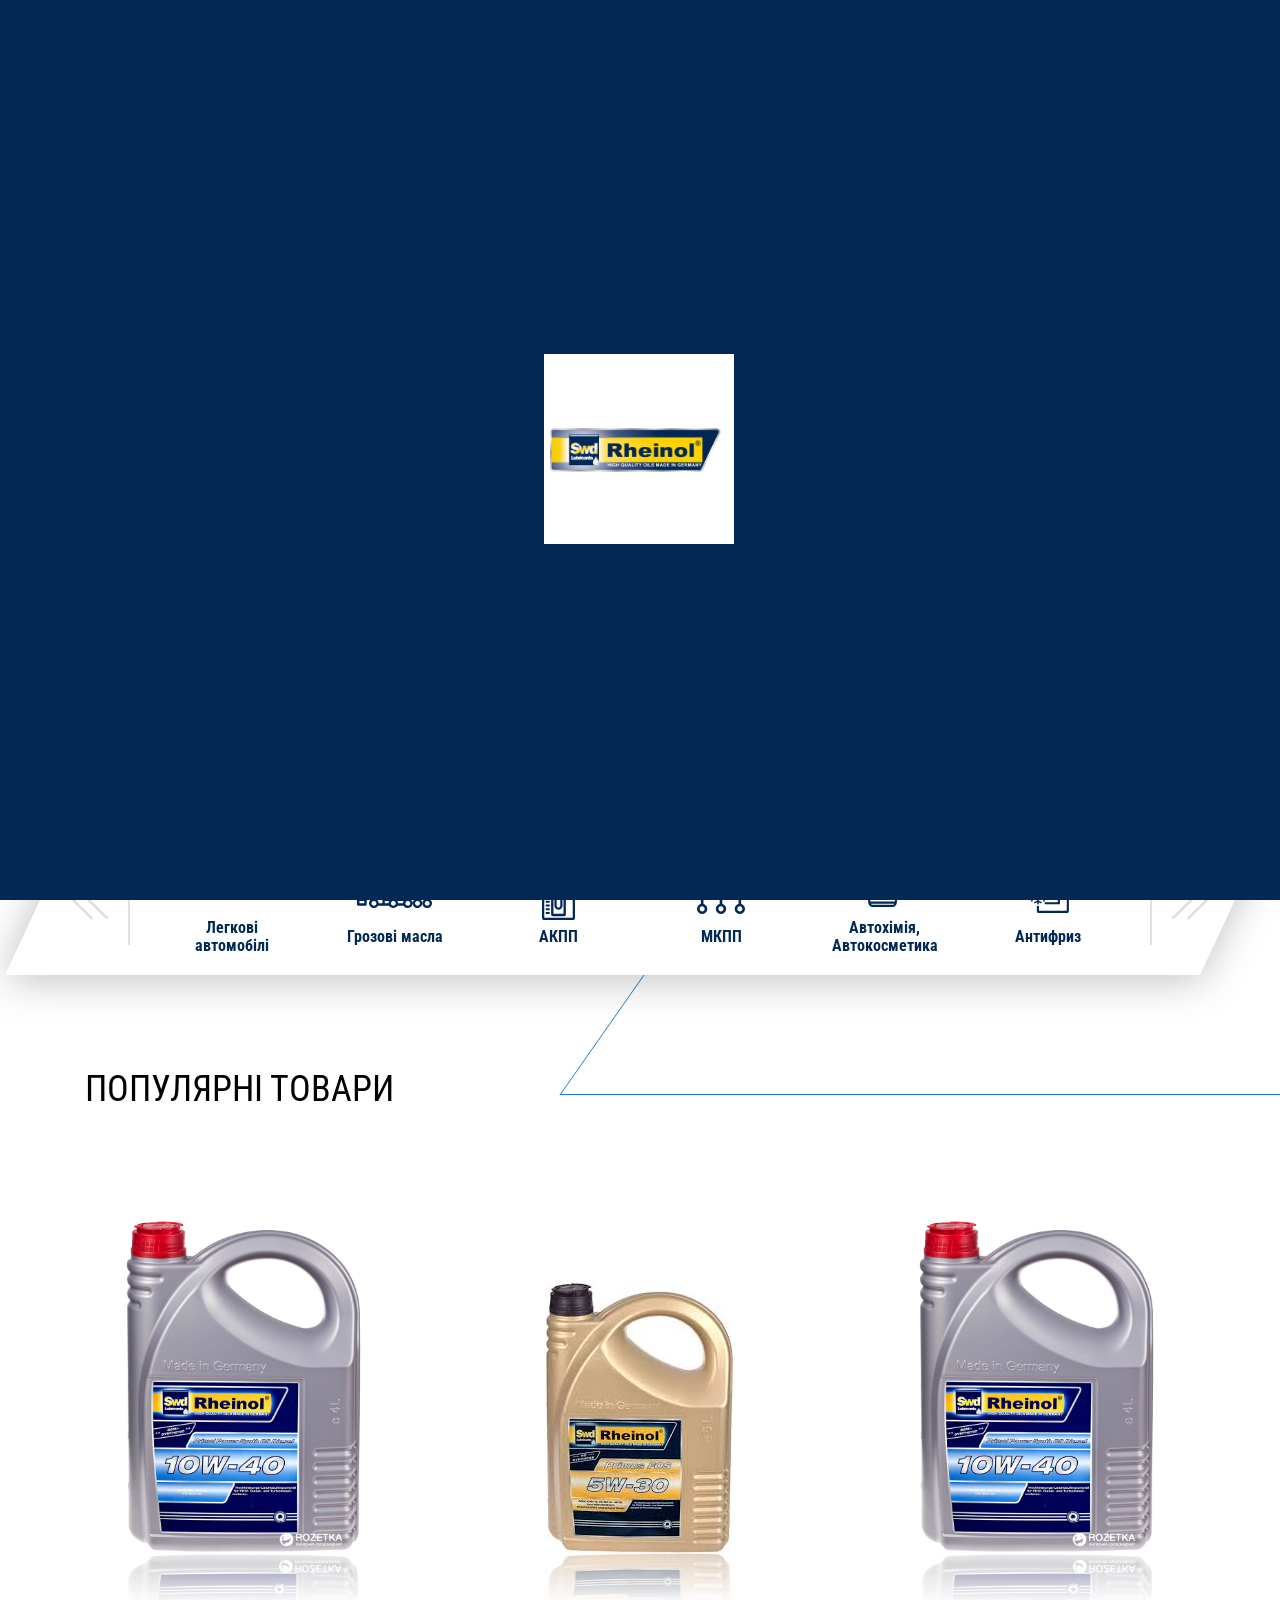
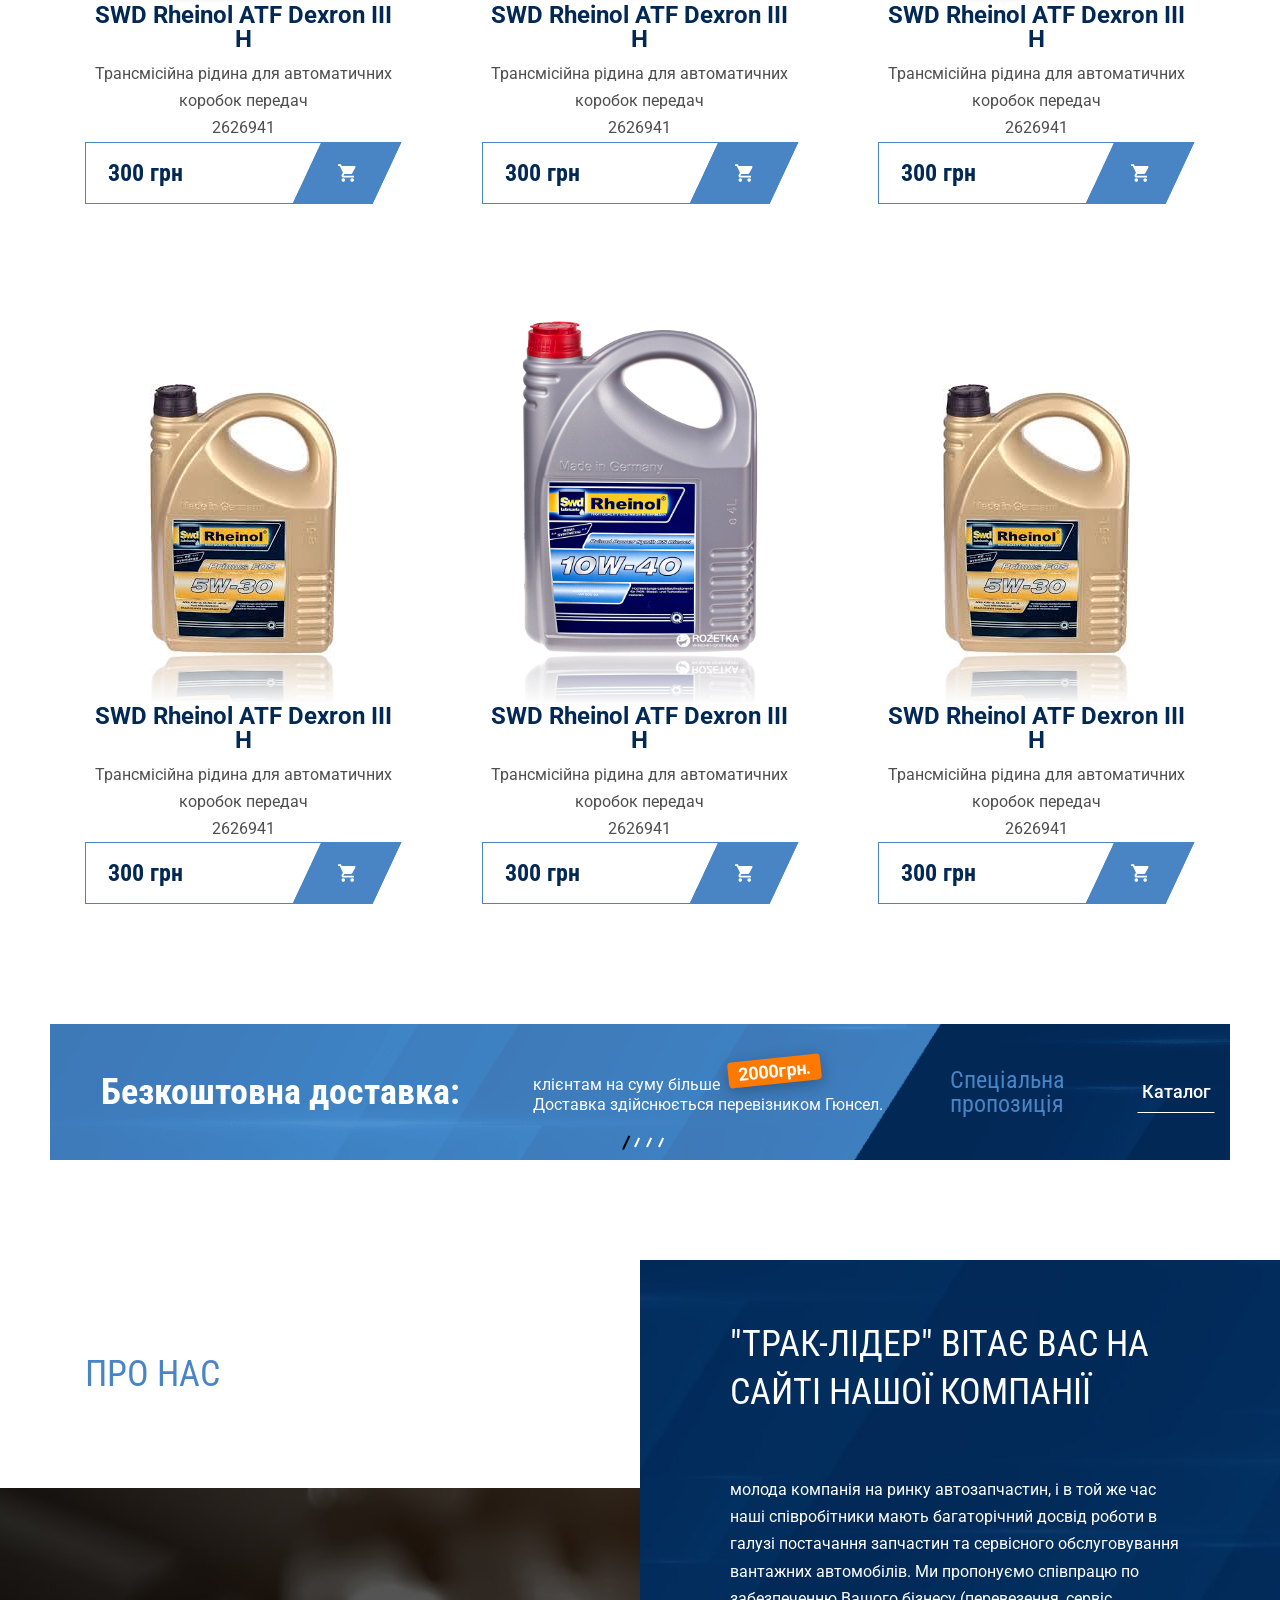
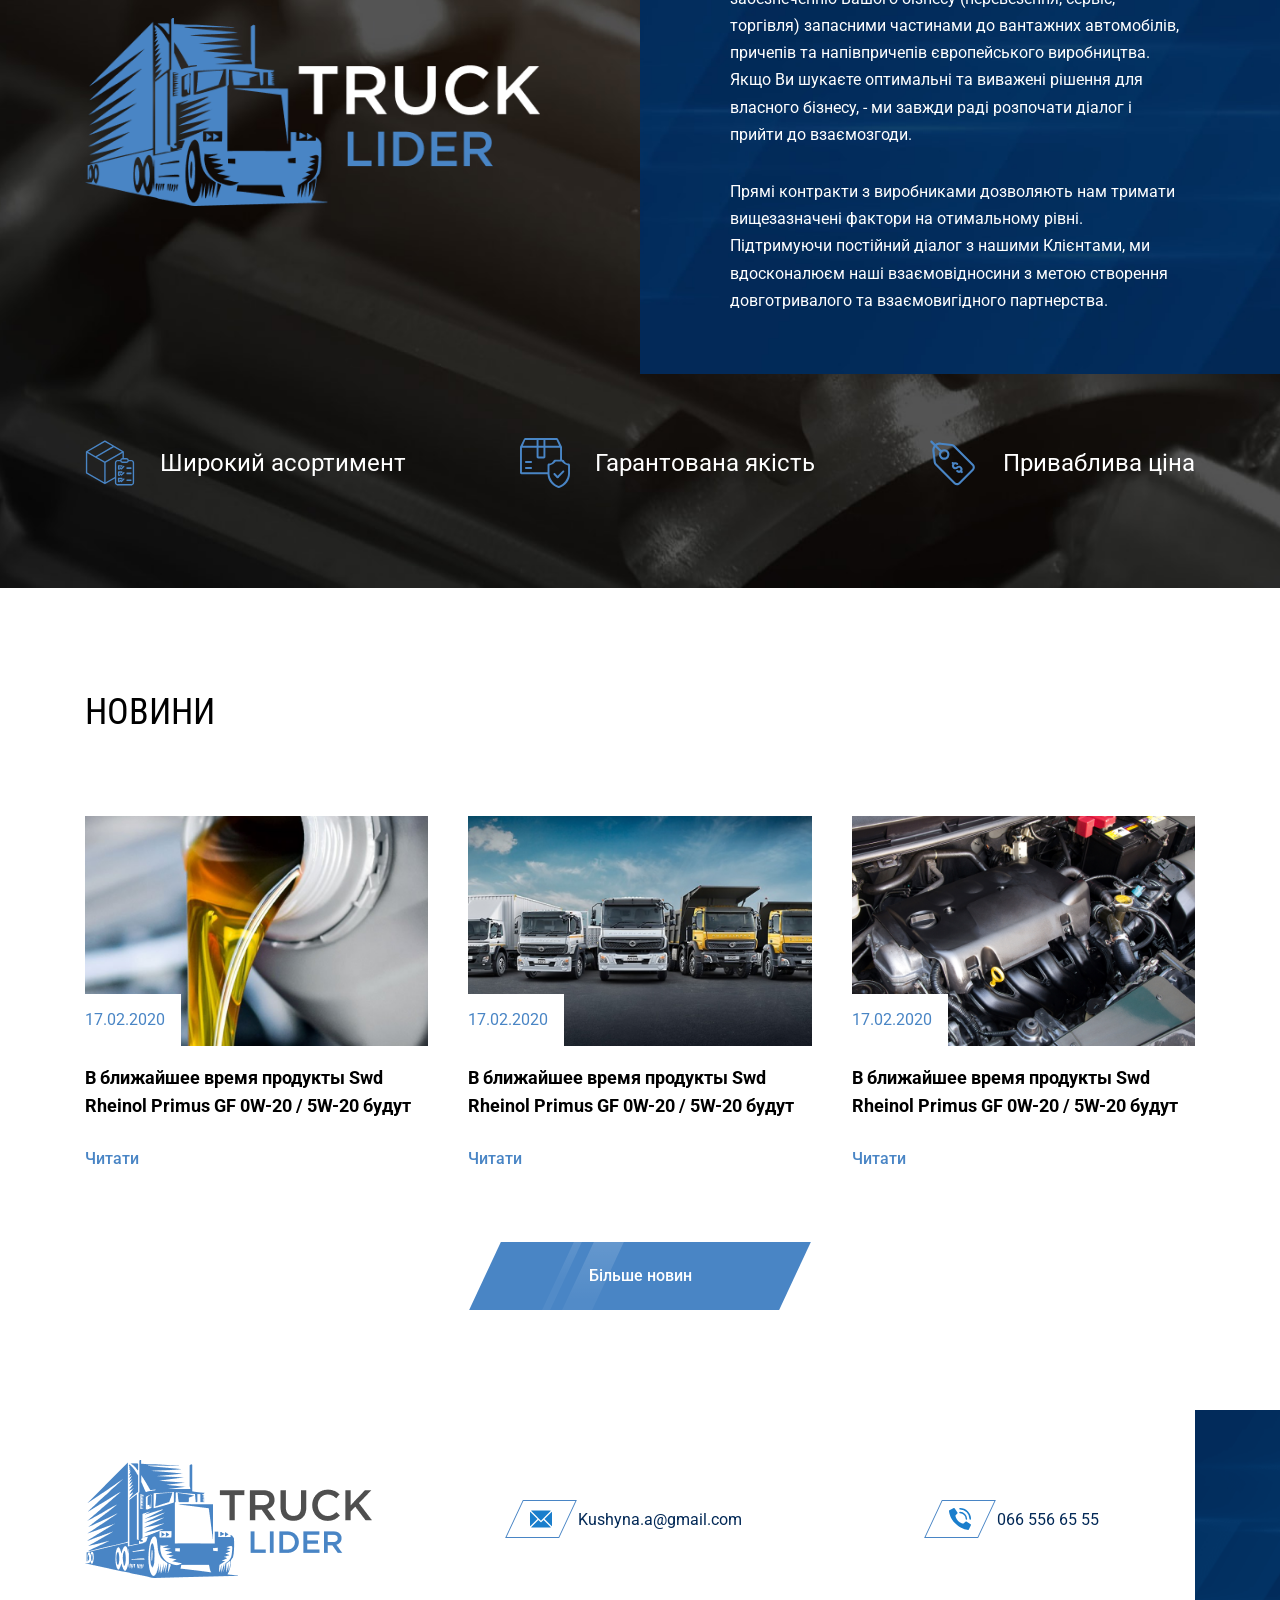
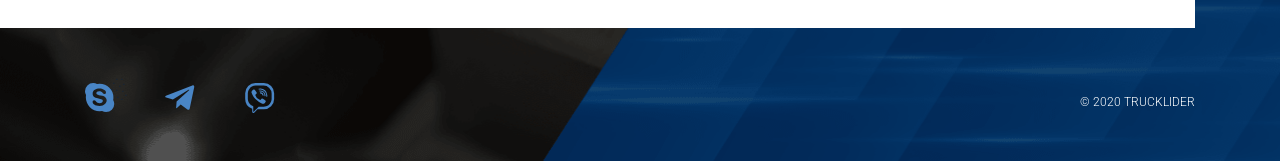
==== commit 9aaefbd6: "ADD preloader" ====
--- a/index.html
+++ b/index.html
@@ -70,962 +70,981 @@
 <!-- fixed header: header position: fixed -->
 
 <body class="">
-    <!-- Start home modal -->
-    <!-- Class notation: "modal-event-js" class will listen to document.dispatchEvent -->
-    <div id="modal-cart" class="modal ">
-        <div class="modal__window">
-            <span class="modal__cross modal-close-js">
-                <svg><use xlink:href="#icon-x"></use></svg>
-            </span>
+  <!-- Start home modal -->
+  <!-- Class notation: "modal-event-js" class will listen to document.dispatchEvent -->
+  <div id="modal-cart" class="modal ">
+      <div class="modal__window">
+          <span class="modal__cross modal-close-js">
+              <svg><use xlink:href="#icon-x"></use></svg>
+          </span>
+  
+          <div class="modal__content">
+              <div class="cart">
+                  <div class="cart__products">
+                      <div class="cart__product">
+                          <a href="##" class="remove">
+                              <svg>
+                                  <use xlink:href="#icon-x"></use>
+                              </svg>
+                          </a>
+              
+                          <div class="image">
+                              <img src="img/product-1.jpg" alt="product-1">
+                          </div>
+              
+                          <div class="info">
+                              <div class="title">SWD Rheinol ATF Dexron II D <br>1л</div>
+                              <div class="numbers">
+                                  <div class="price skew skew--more"><span>300 грн</span></div>
+              
+                                  <div class="count">
+                                      <a class="minus skew skew--more"><span>&ndash;</span></a>
+                                      <div class="current skew skew--more"><span>1</span></div>
+                                      <a class="plus skew skew--more"><span>+</span></a>
+                                  </div>
+                              </div>
+                          </div>
+              
+                          <div class="total">
+                              <span class="total-title">Сума</span>
+                              <span class="total-number">300 грн</span>
+                          </div>
+                      </div>
+                      <div class="cart__product">
+                          <a href="##" class="remove">
+                              <svg>
+                                  <use xlink:href="#icon-x"></use>
+                              </svg>
+                          </a>
+              
+                          <div class="image">
+                              <img src="img/product-2.jpeg" alt="product-1">
+                          </div>
+              
+                          <div class="info">
+                              <div class="title">SWD Rheinol ATF Dexron II D</div>
+                              <div class="numbers">
+                                  <div class="price skew skew--more"><span>300 грн</span></div>
+              
+                                  <div class="count">
+                                      <a class="minus skew skew--more"><span>&ndash;</span></a>
+                                      <div class="current skew skew--more"><span>50</span></div>
+                                      <a class="plus skew skew--more"><span>+</span></a>
+                                  </div>
+                              </div>
+                          </div>
+              
+                          <div class="total">
+                              <span class="total-title">Сума</span>
+                              <span class="total-number">15 000 грн</span>
+                          </div>
+                      </div>
+                  </div>
+              </div>
+          </div>
+  
+          <div class="actions">
+              <button type="button" class="btn btn--medium btn--empty modal-close-js">
+                  <span>Продовжити покупки</span>
+              </button>
+              <a href="#" class="btn btn--medium btn--lines"><span>Оформити замовлення</span></a>
+          </div>
+      </div>
+  </div>
+  
+  <!-- Trigger example -->
+  
+  
+  <!-- Open without trigger example -->
+  <!--<script>-->
+  <!--	var submitBtn = document.querySelector('.checkout button');-->
+  
+  <!--	submitBtn && submitBtn.addEventListener('click', function() {-->
+  <!--		document.dispatchEvent(new Event('modal-open#modal-id'));-->
+  <!--	});-->
+  <!--</script>-->
+  
+  <!-- Open without trigger example -->
+  <!--<script>-->
+  <!--	var checkoutForm = document.querySelector('#checkout-form');-->
+  
+  <!--	checkoutForm && checkoutForm.addEventListener('submit', function(event) {-->
+  <!--		event.preventDefault();-->
+  <!--		document.dispatchEvent(new Event('modal-open#modal-id'));-->
+  <!--	});-->
+  <!--</script>-->
+  <!-- End home modal -->
+
+  <!-- Start home modal -->
+  <!-- Check modal.hbs file -->
+  <div id="modal-consulting" class="modal modal--form">
+      <div class="modal__window">
+          <span class="modal__cross modal-close-js">
+              <svg><use xlink:href="#icon-x"></use></svg>
+          </span>
+  
+          <div class="modal__content">
+              <form action="" class="form">
+                  <div class="row m-b-5">
+                      <div class="col-md-6 col-sm-12">
+                          <label class="form-group  form-group--required">
+                              <span class="label">
+                                  <span class="label-text">Ім’я та прізвище</span>
+                              </span>
+                              <input id="input-name" type="text" name="name" required>
+                          </label>
+                      </div>
+                      <div class="col-md-6 col-sm-12">
+                          <label class="form-group  form-group--required">
+                              <span class="label">
+                                  <span class="label-text">Телефон</span>
+                              </span>
+                              <input id="input-phone" type="text" name="phone" required>
+                          </label>
+                      </div>
+                  </div>
+                  <div class="actions">
+                      <button type="submit" class="btn btn--lines btn--small"><span>Надіслати</span></button>
+                  </div>
+              </form>
+          </div>
+      </div>
+  </div>
+  <!-- End home modal -->
+
+  <!-- Start site wrapper -->
+  <div class="site-wrapper">
+
+    <!-- Start header -->
+    <header class="header ">
+        <div class="container container--big">
+            <div class="header__row">
+                <a href="sitemap.html" class="logo">
+                    <img src="img/logo.png" alt="">
+                </a>
+                <menu>
+                    <nav style="background-image: url(img/header-bg-min.png);">
+                        <ul>
+                            <li>
+                                <a href="#introduction">Головна</a>
+                            </li>
+                            <li>
+                                <a href="catalog.html">Каталог</a>
+                            </li>
+                            <li>
+                                <a href="about.html">Про нас</a>
+                            </li>
+                            <li>
+                                <a href="news">Новини</a>
+                            </li>
+                            <li>
+                                <a href="delivery.html">Оплата та доставка</a>
+                            </li>
+                            <li>
+                                <a href="guarantee.html">Гарантія</a>
+                            </li>
+                            <li>
+                                <a href="contact.html">Контакти</a>
+                            </li>
     
-            <div class="modal__content">
-                <div class="cart">
-                    <div class="cart__products">
-                        <div class="cart__product">
-                            <a href="##" class="remove">
-                                <svg>
-                                    <use xlink:href="#icon-x"></use>
-                                </svg>
-                            </a>
-                
-                            <div class="image">
-                                <img src="img/product-1.jpg" alt="product-1">
-                            </div>
-                
-                            <div class="info">
-                                <div class="title">SWD Rheinol ATF Dexron II D <br>1л</div>
-                                <div class="numbers">
-                                    <div class="price skew skew--more"><span>300 грн</span></div>
-                
-                                    <div class="count">
-                                        <a class="minus skew skew--more"><span>&ndash;</span></a>
-                                        <div class="current skew skew--more"><span>1</span></div>
-                                        <a class="plus skew skew--more"><span>+</span></a>
+                            <li class="goods-basket-wrap">
+                                <a href="#modal-cart" class="modal-open-js">
+                                    <div class="goods-basket">
+                                        <svg>
+                                            <use xlink:href="#icon-basket"></use>
+                                        </svg>
+                                        <span>1</span>
                                     </div>
+                                </a>
+                            </li>
+    
+                            <li class="header-call hide-pc">
+                                <a href="tel:+380676712131">
+                                    <svg>
+                                        <use xlink:href="#icon-phone"></use>
+                                    </svg>
+                                    <span>
+                                        067 671 21 31
+                                    </span>
+                                </a>
+                            </li>
+    
+                            <li class=" hide-pc">
+                                <div class="menu-item-has-children header-language ">
+                                    <span> Ru </span>
+                                    <ul class="dropdown-menu">
+                                        <li><a href="#">Ua</a></li>
+                                        <li><a href="##">En</a></li>
+                                    </ul>
                                 </div>
-                            </div>
-                
-                            <div class="total">
-                                <span class="total-title">Сума</span>
-                                <span class="total-number">300 грн</span>
-                            </div>
-                        </div>
-                        <div class="cart__product">
-                            <a href="##" class="remove">
-                                <svg>
-                                    <use xlink:href="#icon-x"></use>
-                                </svg>
-                            </a>
-                
-                            <div class="image">
-                                <img src="img/product-2.jpeg" alt="product-1">
-                            </div>
-                
-                            <div class="info">
-                                <div class="title">SWD Rheinol ATF Dexron II D</div>
-                                <div class="numbers">
-                                    <div class="price skew skew--more"><span>300 грн</span></div>
-                
-                                    <div class="count">
-                                        <a class="minus skew skew--more"><span>&ndash;</span></a>
-                                        <div class="current skew skew--more"><span>50</span></div>
-                                        <a class="plus skew skew--more"><span>+</span></a>
-                                    </div>
-                                </div>
-                            </div>
-                
-                            <div class="total">
-                                <span class="total-title">Сума</span>
-                                <span class="total-number">15 000 грн</span>
-                            </div>
-                        </div>
+                            </li>
+                        </ul>
+                    </nav>
+                </menu>
+    
+                <div class="header-controls">
+                    <div class="goods-basket">
+                        <a href="#modal-cart" class="hide-pc modal-open-js">
+                            <svg>
+                                <use xlink:href="#icon-basket"></use>
+                            </svg>
+                            <span>1</span>
+                        </a>
+                    </div>
+                    <div class="header-login">
+                        <a href="login.html" class="header-login__icon">
+                            <svg>
+                                <use xlink:href="#icon-header-login"></use>
+                            </svg>
+                        </a>
+                        <a href="login.html" class="header-login__link">
+                            вхід
+                        </a>
+                        <a href="register.html" class="header-login__link">реєстрація</a>
+                    </div>
+    
+                    <div class="menu-item-has-children header-language">
+                        <span> Ru </span>
+                        <ul class="dropdown-menu">
+                            <li><a href="#">Ua</a></li>
+                            <li><a href="##">En</a></li>
+                        </ul>
+                    </div>
+                    <div class="burger hidden-on-desktop">
+                        <span>&nbsp;</span>
+                        <span>&nbsp;</span>
+                        <span>&nbsp;</span>
                     </div>
                 </div>
             </div>
+        </div>
+    </header>    <!-- End header -->
+
+    <!--Start page-->
+    <div class="page-wrapper page-home">
+
+      <div class="preloader">
+        <div class="preloader__logo">
+      
+          <img src="img/logo.png" alt="">
+        </div>
+      
+        <div class='sk-cube-grid'>
+          <div class='sk-cube sk-cube-1'></div>
+          <div class='sk-cube sk-cube-2'></div>
+          <div class='sk-cube sk-cube-3'></div>
+          <div class='sk-cube sk-cube-4'></div>
+          <div class='sk-cube sk-cube-5'></div>
+          <div class='sk-cube sk-cube-6'></div>
+          <div class='sk-cube sk-cube-7'></div>
+          <div class='sk-cube sk-cube-8'></div>
+          <div class='sk-cube sk-cube-9'></div>
+        </div>
+      
+      </div>
+      <!-- Start introduction -->
+      <!-- Start introduction section -->
+      <section class="section introduction ">
+          <div class="introduction__bg">
+              <img class="intro-effects intro-effects-1" src="img/intro-effect-layеr-1-min.png"
+                  alt="">
+              <img class="intro-effects intro-effects-2" src="img/intro-effect-layеr-2-min.png"
+                  alt="">
+              <video width="100%" height="100%" autoplay loop muted>
+                  <source src="img/intro-v-3.mp4" type="video/mp4">
+                  Your browser does not support the video tag.
+              </video>
+          </div>
+          <div class="container container--big">
+      
+              <div class="introduction-inner">
+                  <div class="introduction__descr">
+                      <h1 class="title">
+                          Наявність постійного асортименту на складі компанії
+                      </h1>
+                      <div class="introduction__action">
+                          <a href="#" class="btn btn--cta">
+                              <span>
+                                  Каталог
+                              </span>
+                          </a>
+      
+                          <a href="#modal-consulting" class="btn btn--empty modal-open-js">
+                              <span>
+                                  Консультація
+                              </span>
+                          </a>
+                      </div>
+                  </div>
+      
+                  <div class="introduction__picture">
+                      <img src="img/intro-goods-min.png" alt="">
+                  </div>
+              </div>
+          </div>
+      </section>
+      <!-- End introduction section -->
+      <!-- End introduction -->
+
+      <!-- Start catalog -->
+      <section class="home-catalog">
+          <div class="slider-category-wrap">
+              <div class="slider-prev">
+                  <svg>
+                      <use xlink:href="#icon-slider-arrow-prev"></use>
+                  </svg>
+              </div>
+              <div class="slider-category">
+                  <div class="slider-category-item">
+                      <a href="#">
+                          <svg width="75" height="75" viewBox="0 0 75 75" xmlns="http://www.w3.org/2000/svg">
+                          <path d="M32.5 33.7745H34.9996C35.3312 33.7745 35.6492 33.9063 35.8837 34.1407C36.1182 34.3752 36.2499 34.6932 36.2499 35.0248C36.2499 35.189 36.2176 35.3516 36.1547 35.5033C36.0919 35.655 35.9998 35.7928 35.8837 35.9089C35.7676 36.025 35.6298 36.1171 35.4781 36.1799C35.3264 36.2428 35.1638 36.2751 34.9996 36.2751H32.5C32.1684 36.2751 31.8504 36.1434 31.616 35.9089C31.3815 35.6744 31.2498 35.3564 31.2498 35.0248C31.2498 34.6932 31.3815 34.3752 31.616 34.1407C31.8504 33.9063 32.1684 33.7745 32.5 33.7745Z" fill=""/>
+                          <path d="M73.93 30.0369L65.4384 28.8242C63.8901 27.8731 62.2829 27.0214 60.6265 26.2743C55.1551 23.796 49.2168 22.5173 43.2104 22.524H41.7353C34.6462 22.5291 27.6711 24.3079 21.4453 27.6981L17.1598 30.0359C12.1432 30.0926 7.2238 31.4262 2.8654 33.9109C1.99526 34.4099 1.27202 35.1294 0.76854 35.997C0.265063 36.8645 -0.000862669 37.8494 -0.00244141 38.8525V46.2754C-0.00244141 46.4396 0.0298983 46.6022 0.0927313 46.7539C0.155564 46.9056 0.24766 47.0434 0.36376 47.1595C0.479861 47.2756 0.617692 47.3677 0.769384 47.4305C0.921076 47.4934 1.08366 47.5257 1.24785 47.5257H5.44533C5.95764 48.9874 6.91145 50.2537 8.17485 51.1497C9.43826 52.0456 10.9488 52.5268 12.4977 52.5268C14.0465 52.5268 15.5571 52.0456 16.8205 51.1497C18.0839 50.2537 19.0377 48.9874 19.55 47.5257H52.9487C53.461 48.9874 54.4148 50.2537 55.6782 51.1497C56.9417 52.0456 58.4522 52.5268 60.0011 52.5268C61.5499 52.5268 63.0605 52.0456 64.3239 51.1497C65.5873 50.2537 66.5411 48.9874 67.0534 47.5257H67.502C67.6613 47.5258 67.819 47.4956 67.967 47.4367L72.0159 45.812C72.8995 45.4621 73.6572 44.854 74.19 44.067C74.7228 43.2801 75.0061 42.3508 75.0028 41.4004V31.2745C75.0026 30.9737 74.8941 30.683 74.6971 30.4557C74.5001 30.2284 74.2277 30.0797 73.93 30.0369ZM17.3973 46.0257C17.1406 47.2824 16.4107 48.3924 15.3586 49.1262C14.3065 49.86 13.0126 50.1615 11.7445 49.9683C10.4765 49.775 9.33111 49.1019 8.54531 48.0881C7.7595 47.0742 7.39334 45.7972 7.52251 44.521C7.65169 43.2448 8.26634 42.067 9.23936 41.2312C10.2124 40.3954 11.4694 39.9654 12.7505 40.0302C14.0316 40.095 15.2388 40.6496 16.1225 41.5794C17.0062 42.5091 17.4988 43.7429 17.4986 45.0256C17.4985 45.3615 17.4646 45.6966 17.3973 46.0257ZM40.0002 45.0256H19.9986C19.9991 44.0404 19.8054 43.0647 19.4286 42.1544C19.0519 41.244 18.4994 40.4168 17.8029 39.72C17.1064 39.0232 16.2794 38.4704 15.3692 38.0933C14.459 37.7161 13.4834 37.522 12.4982 37.522C11.5129 37.522 10.5373 37.7161 9.62715 38.0933C8.71694 38.4704 7.88996 39.0232 7.19344 39.72C6.49691 40.4168 5.9445 41.244 5.56775 42.1544C5.191 43.0647 4.99729 44.0404 4.99771 45.0256H2.49763V38.8525C2.49831 38.2899 2.64742 37.7374 2.92991 37.2508C3.2124 36.7643 3.61826 36.3609 4.10653 36.0813C8.18564 33.7522 12.8013 32.5264 17.4986 32.5248H40.0002V45.0256ZM40.0002 30.0247H22.4016L22.6427 29.8929C27.9869 26.9885 33.9235 25.3421 40.0002 25.079L40.0002 30.0247ZM42.5003 25.024H43.2079C48.2455 25.0184 53.2379 25.9748 57.9168 27.842L55.7341 30.0247H42.5003V25.024ZM64.9007 46.0257C64.644 47.2824 63.9141 48.3925 62.862 49.1263C61.8099 49.8601 60.516 50.1615 59.248 49.9683C57.9799 49.7751 56.8345 49.102 56.0487 48.0881C55.2629 47.0743 54.8967 45.7972 55.0259 44.521C55.1551 43.2448 55.7697 42.0671 56.7427 41.2312C57.7157 40.3954 58.9727 39.9655 60.2538 40.0302C61.5349 40.095 62.7421 40.6496 63.6258 41.5794C64.5096 42.5091 65.0022 43.7429 65.002 45.0256C65.0019 45.3615 64.968 45.6966 64.9007 46.0257ZM72.5027 33.7745H70.0026C69.671 33.7745 69.353 33.9063 69.1185 34.1407C68.8841 34.3752 68.7523 34.6932 68.7523 35.0248C68.7523 35.189 68.7847 35.3516 68.8475 35.5033C68.9103 35.655 69.0024 35.7928 69.1185 35.9089C69.2346 36.025 69.3725 36.1171 69.5242 36.1799C69.6758 36.2428 69.8384 36.2751 70.0026 36.2751H72.5027V41.4004C72.5043 41.8505 72.37 42.2905 72.1176 42.6631C71.8651 43.0357 71.5062 43.3236 71.0876 43.489L67.502 44.929C67.502 44.814 67.4873 44.7001 67.4797 44.5851C67.472 44.4702 67.4695 44.3354 67.4573 44.2102C67.4446 44.0851 67.4196 43.96 67.3998 43.8354C67.3795 43.7102 67.3647 43.5851 67.3398 43.4717C67.3148 43.3577 67.2782 43.2316 67.2457 43.1125C67.2131 42.994 67.1882 42.874 67.1506 42.7575C67.1134 42.6415 67.0682 42.5301 67.0259 42.4162C66.9832 42.3028 66.9445 42.1853 66.9008 42.0723C66.8571 41.9599 66.798 41.8577 66.7457 41.7514C66.6933 41.6451 66.6419 41.5286 66.5834 41.4212C66.5244 41.3139 66.4583 41.2224 66.4018 41.1227C66.3458 41.0225 66.2772 40.9085 66.206 40.8063C66.1342 40.7035 66.0681 40.6227 65.9995 40.5301C65.9308 40.4375 65.853 40.3286 65.7731 40.2325C65.6932 40.1364 65.6185 40.0611 65.5406 39.9822C65.4633 39.9039 65.3769 39.7976 65.2909 39.7101C65.2044 39.6226 65.1195 39.5534 65.0335 39.4761C64.947 39.3988 64.8545 39.3073 64.7593 39.2259C64.6647 39.145 64.5681 39.0824 64.4735 39.0112C64.3783 38.94 64.2832 38.8637 64.1835 38.7971C64.0833 38.7309 63.9709 38.6724 63.8636 38.6022C63.7557 38.5321 63.6683 38.4771 63.567 38.4237C63.4658 38.3698 63.3397 38.3133 63.2247 38.2584C63.1097 38.2035 63.0197 38.1546 62.9134 38.1099C62.8071 38.0646 62.6631 38.0173 62.5385 37.9725C62.4134 37.9273 62.332 37.8922 62.2257 37.8586C62.0833 37.8148 61.9373 37.7833 61.7918 37.7472C61.6967 37.7248 61.6056 37.6948 61.5095 37.675C61.3559 37.6434 61.1982 37.6261 61.042 37.6032C60.9495 37.591 60.8609 37.5707 60.7684 37.562C60.515 37.5364 60.2605 37.5235 60.0059 37.5234C58.0172 37.5253 56.1104 38.3161 54.7042 39.7224C53.2979 41.1286 52.5071 43.0354 52.5052 45.0241H42.5008V32.5242H56.2515C56.4156 32.5243 56.5781 32.492 56.7297 32.4291C56.8813 32.3663 57.019 32.2741 57.135 32.158L60.3767 28.9163C61.7374 29.5639 63.0605 30.2877 64.3397 31.0842C64.4872 31.1764 64.6523 31.2368 64.8244 31.2618L72.5027 32.3579L72.5027 33.7745Z" fill=""/>
+                          </svg>
+                          <p>
+                              Легкові автомобілі
+                          </p>
+                      </a>
+                  </div>
+                  <div class="slider-category-item">
+                      <a href="#">
+                          <svg width="75" height="75" viewBox="0 0 75 75" fill="" xmlns="http://www.w3.org/2000/svg">
+                          <path d="M20.5645 43.3332C20.8853 43.3331 21.193 43.2102 21.4199 42.9914C21.6467 42.7726 21.7742 42.4759 21.7742 42.1665V23.5C21.7742 23.1906 21.6467 22.8938 21.4199 22.675C21.193 22.4562 20.8853 22.3333 20.5645 22.3333H8.46774C6.22274 22.3358 4.07043 23.197 2.48298 24.728C0.895522 26.259 0.0025643 28.3348 0 30.4999L0 51.4998C1.41822e-05 51.8092 0.127466 52.1059 0.354322 52.3247C0.581177 52.5435 0.888855 52.6664 1.20968 52.6664H8.46774C8.78856 52.6664 9.09624 52.5435 9.3231 52.3247C9.54995 52.1059 9.6774 51.8092 9.67742 51.4998V49.1664C9.67934 47.6199 10.3172 46.1373 11.4511 45.0437C12.5849 43.9502 14.1223 43.335 15.7258 43.3332H20.5645ZM2.41935 30.4999C2.4189 30.1081 2.45942 29.7172 2.54032 29.3333H9.67742V33.9999H2.41935V30.4999ZM7.25806 49.1664V50.3331H2.41935V47.9998H7.35484C7.29374 48.3859 7.2614 48.7758 7.25806 49.1664V49.1664ZM8.0867 45.6665H2.41935V36.3332H15.7258C16.0466 36.3332 16.3543 36.2103 16.5812 35.9915C16.808 35.7727 16.9355 35.476 16.9355 35.1665V28.1666C16.9355 27.8572 16.808 27.5605 16.5812 27.3417C16.3543 27.1229 16.0466 27 15.7258 26.9999H3.66048C4.21916 26.278 4.94436 25.6913 5.77871 25.2864C6.61307 24.8814 7.53369 24.6692 8.46774 24.6666H19.3548V40.9998H15.7258C14.1254 41.002 12.5583 41.4415 11.2063 42.2674C9.85425 43.0933 8.7726 44.2719 8.0867 45.6665ZM12.0968 33.9999V29.3333H14.5161V33.9999H12.0968Z" />
+                          <path d="M60.4839 45.6664C59.2044 45.6665 57.9771 46.1553 57.0704 47.0259C56.1637 47.8966 55.6514 49.0781 55.6458 50.3121C55.6426 49.0772 55.1311 47.894 54.2236 47.0229C53.3161 46.1517 52.087 45.6638 50.8066 45.6664H26.6129C26.2921 45.6665 25.9844 45.7894 25.7576 46.0082C25.5307 46.2269 25.4033 46.5237 25.4032 46.8331V50.3331H21.7742C21.7883 49.1864 21.3693 48.0739 20.5954 47.2033C19.8215 46.3327 18.7455 45.7634 17.5684 45.6016C16.3912 45.4399 15.1932 45.6968 14.198 46.3243C13.2028 46.9519 12.4784 47.9073 12.1599 49.0121C11.8414 50.117 11.9506 51.2959 12.4672 52.3288C12.9838 53.3617 13.8724 54.178 14.9672 54.6254C16.0621 55.0729 17.2883 55.1208 18.4171 54.7603C19.5458 54.3998 20.5001 53.6555 21.1016 52.6664H32.1242C32.5435 53.3752 33.1497 53.9644 33.8814 54.3743C34.6131 54.7841 35.4442 55 36.2903 55C37.1365 55 37.9676 54.7841 38.6992 54.3743C39.4309 53.9644 40.0372 53.3752 40.4565 52.6664H46.6403C47.1724 53.549 47.9903 54.2386 48.9684 54.6291C49.9465 55.0197 51.0305 55.0895 52.0537 54.8279C53.077 54.5663 53.9828 53.9878 54.6318 53.1812C55.2809 52.3747 55.6372 51.3849 55.6461 50.364C55.6525 51.2856 55.9417 52.1847 56.4772 52.9479C57.0128 53.7112 57.7707 54.3044 58.6554 54.6528C59.54 55.0012 60.5119 55.0891 61.4483 54.9055C62.3847 54.7219 63.2438 54.275 63.9172 53.6211C64.5906 52.9672 65.0482 52.1357 65.2322 51.2313C65.4162 50.327 65.3184 49.3903 64.9512 48.5395C64.584 47.6887 63.9637 46.9618 63.1687 46.4505C62.3737 45.9391 61.4395 45.6663 60.4839 45.6664L60.4839 45.6664ZM16.9355 52.6664C16.457 52.6664 15.9892 52.5295 15.5914 52.2731C15.1935 52.0168 14.8834 51.6523 14.7003 51.226C14.5172 50.7996 14.4693 50.3305 14.5626 49.8779C14.656 49.4252 14.8864 49.0095 15.2248 48.6832C15.5631 48.3568 15.9942 48.1346 16.4635 48.0446C16.9328 47.9546 17.4193 48.0008 17.8613 48.1774C18.3034 48.354 18.6813 48.653 18.9471 49.0367C19.213 49.4205 19.3549 49.8716 19.3549 50.3331C19.3549 50.6395 19.2923 50.9429 19.1707 51.226C19.0491 51.5091 18.8709 51.7663 18.6463 51.983C18.4216 52.1997 18.1549 52.3715 17.8614 52.4888C17.5678 52.606 17.2532 52.6664 16.9355 52.6664ZM31.4516 50.3331H27.8226V47.9997H32.1242C31.6888 48.706 31.4567 49.5114 31.4516 50.3331ZM36.2903 52.6664C35.8118 52.6664 35.3441 52.5295 34.9462 52.2731C34.5484 52.0167 34.2383 51.6523 34.0551 51.226C33.872 50.7996 33.8241 50.3305 33.9175 49.8779C34.0108 49.4252 34.2412 49.0095 34.5796 48.6832C34.9179 48.3568 35.349 48.1346 35.8183 48.0446C36.2877 47.9545 36.7741 48.0008 37.2162 48.1774C37.6583 48.354 38.0361 48.653 38.302 49.0367C38.5678 49.4204 38.7097 49.8716 38.7097 50.3331C38.7097 50.6395 38.6471 50.9429 38.5256 51.226C38.404 51.5091 38.2258 51.7663 38.0011 51.983C37.7764 52.1997 37.5097 52.3715 37.2162 52.4888C36.9227 52.606 36.6081 52.6664 36.2903 52.6664L36.2903 52.6664ZM45.9678 50.3331H41.129C41.124 49.5114 40.8918 48.706 40.4565 47.9997H46.6403C46.205 48.706 45.9728 49.5114 45.9678 50.3331ZM50.8065 52.6664C50.328 52.6664 49.8602 52.5295 49.4623 52.2731C49.0645 52.0168 48.7544 51.6523 48.5713 51.226C48.3882 50.7996 48.3402 50.3305 48.4336 49.8779C48.5269 49.4252 48.7574 49.0095 49.0957 48.6832C49.4341 48.3568 49.8652 48.1346 50.3345 48.0446C50.8038 47.9546 51.2902 48.0008 51.7323 48.1774C52.1744 48.354 52.5522 48.653 52.8181 49.0367C53.0839 49.4205 53.2258 49.8716 53.2258 50.3331C53.2258 50.6395 53.1633 50.9429 53.0417 51.226C52.9201 51.5091 52.7419 51.7663 52.5172 51.983C52.2926 52.1997 52.0259 52.3715 51.7323 52.4888C51.4388 52.606 51.1242 52.6664 50.8065 52.6664ZM60.4839 52.6664C60.0054 52.6664 59.5376 52.5295 59.1398 52.2731C58.7419 52.0168 58.4318 51.6523 58.2487 51.226C58.0656 50.7996 58.0177 50.3305 58.111 49.8779C58.2044 49.4252 58.4348 49.0095 58.7731 48.6832C59.1115 48.3568 59.5426 48.1346 60.0119 48.0446C60.4812 47.9546 60.9676 48.0008 61.4097 48.1774C61.8518 48.354 62.2297 48.653 62.4955 49.0367C62.7613 49.4205 62.9032 49.8716 62.9032 50.3331C62.9032 50.6395 62.8407 50.9429 62.7191 51.226C62.5975 51.5091 62.4193 51.7663 62.1946 51.983C61.97 52.1997 61.7033 52.3715 61.4097 52.4888C61.1162 52.606 60.8016 52.6664 60.4839 52.6664H60.4839Z" />
+                          <path d="M70.1615 45.6664C69.2045 45.6664 68.2689 45.9401 67.4732 46.4529C66.6775 46.9657 66.0573 47.6945 65.6911 48.5472C65.3249 49.3999 65.229 50.3382 65.4157 51.2435C65.6024 52.1487 66.0633 52.9802 66.74 53.6329C67.4167 54.2855 68.2789 54.73 69.2175 54.91C70.1561 55.0901 71.129 54.9977 72.0132 54.6445C72.8973 54.2913 73.653 53.6931 74.1847 52.9257C74.7164 52.1583 75.0002 51.256 75.0002 50.333C75.0002 49.0954 74.4904 47.9084 73.5829 47.0332C72.6755 46.1581 71.4448 45.6664 70.1615 45.6664ZM70.1615 52.6664C69.683 52.6664 69.2152 52.5295 68.8173 52.2731C68.4195 52.0167 68.1094 51.6523 67.9263 51.226C67.7432 50.7996 67.6952 50.3305 67.7886 49.8778C67.882 49.4252 68.1124 49.0095 68.4507 48.6831C68.7891 48.3568 69.2202 48.1346 69.6895 48.0446C70.1588 47.9545 70.6452 48.0007 71.0873 48.1773C71.5294 48.3539 71.9072 48.653 72.1731 49.0367C72.4389 49.4204 72.5808 49.8716 72.5808 50.333C72.5808 50.6395 72.5183 50.9429 72.3967 51.226C72.2751 51.5091 72.0969 51.7663 71.8722 51.983C71.6476 52.1996 71.3809 52.3715 71.0873 52.4888C70.7938 52.606 70.4792 52.6664 70.1615 52.6664Z" />
+                          <path d="M73.5821 23.983L73.2893 23.7006C72.4537 22.8973 71.3395 22.4202 70.1611 22.3613V21.1667C70.1611 20.8572 70.0337 20.5605 69.8068 20.3417C69.58 20.1229 69.2723 20 68.9515 20H30.2418C29.9209 20 29.6133 20.1229 29.3864 20.3417C29.1596 20.5605 29.0321 20.8572 29.0321 21.1667V22.3613C27.8537 22.4202 26.7396 22.8973 25.9039 23.7006L25.6111 23.983C25.1601 24.4153 24.8026 24.9296 24.5592 25.4961C24.3158 26.0627 24.1915 26.6702 24.1934 27.2834V38.383C24.1915 38.9963 24.3158 39.6038 24.5592 40.1703C24.8026 40.7369 25.1601 41.2512 25.6111 41.6835L25.9039 41.9658C26.3521 42.4008 26.8854 42.7456 27.4728 42.9803C28.0603 43.215 28.6902 43.335 29.326 43.3331H69.8672C70.503 43.335 71.1329 43.215 71.7204 42.9803C72.3078 42.7456 72.8411 42.4008 73.2893 41.9658L73.5821 41.6835C74.0331 41.2512 74.3906 40.7369 74.634 40.1703C74.8774 39.6038 75.0017 38.9963 74.9998 38.383V27.2834C75.0017 26.6702 74.8774 26.0627 74.634 25.4961C74.3906 24.9296 74.0331 24.4153 73.5821 23.983ZM65.3224 22.3333H67.7418V24.6666H65.3224V22.3333ZM36.2902 22.3333H62.9031V24.6666H36.2902V22.3333ZM31.4514 22.3333H33.8708V24.6666H31.4515L31.4514 22.3333ZM41.1289 40.9998H38.7095V38.6665H41.1289V40.9998ZM71.8716 40.0338L71.5789 40.3162C71.3547 40.5337 71.0879 40.7061 70.7941 40.8235C70.5003 40.9408 70.1852 41.0008 69.8672 40.9998H43.5482V38.6665H72.5514C72.4914 39.1832 72.2518 39.6651 71.8716 40.0338V40.0338ZM72.5805 36.3332H37.4998C37.179 36.3332 36.8713 36.4561 36.6445 36.6749C36.4176 36.8937 36.2902 37.1904 36.2902 37.4999V40.9998H29.326C29.008 41.0008 28.693 40.9408 28.3991 40.8235C28.1053 40.7061 27.8386 40.5337 27.6143 40.3162L27.3216 40.0338C27.0961 39.8176 26.9173 39.5603 26.7956 39.277C26.6739 38.9936 26.6118 38.6897 26.6127 38.383V27.2834C26.6118 26.9767 26.6739 26.6729 26.7956 26.3895C26.9173 26.1061 27.0961 25.8489 27.3216 25.6326L27.6143 25.3503C27.9966 24.9836 28.4963 24.7526 29.0321 24.6946V25.8333C29.0321 26.1427 29.1596 26.4394 29.3864 26.6582C29.6133 26.877 29.9209 26.9999 30.2418 26.9999H68.9515C69.2723 26.9999 69.5799 26.877 69.8068 26.6582C70.0337 26.4394 70.1611 26.1427 70.1611 25.8333V24.6946C70.6969 24.7526 71.1966 24.9836 71.5789 25.3503L71.8716 25.6326C72.0972 25.8489 72.276 26.1061 72.3976 26.3895C72.5193 26.6729 72.5815 26.9767 72.5805 27.2834V36.3332Z" />
+                          <path d="M8.4679 38.6665H6.04854C5.38046 38.6665 4.83887 39.1888 4.83887 39.8332C4.83887 40.4775 5.38046 40.9998 6.04854 40.9998H8.4679C9.13598 40.9998 9.67757 40.4775 9.67757 39.8332C9.67757 39.1888 9.13598 38.6665 8.4679 38.6665Z" />
+                          </svg>
+                  
+                          <p>
+                              Грозові масла
+                          </p>
+                      </a>
+                  </div>
+                  
+                  <div class="slider-category-item">
+                      <a href="#">
+                          <svg width="75" height="75" viewBox="0 0 75 75"  xmlns="http://www.w3.org/2000/svg">
+                          <path d="M52.0455 36.3213H41.5297V27.4322C43.5294 26.5099 45.154 24.9319 46.1342 22.9598C47.1144 20.9878 47.3913 18.74 46.9192 16.589C46.447 14.4379 45.254 12.5128 43.538 11.1326C41.8219 9.75239 39.6858 8.99995 37.4836 8.99997C35.2813 8.99999 33.1452 9.75246 31.4292 11.1327C29.7131 12.5129 28.5202 14.4381 28.0481 16.5891C27.5759 18.7401 27.8529 20.9879 28.8331 22.96C29.8134 24.932 31.438 26.5099 33.4377 27.4323V36.3213H22.9219C22.4124 36.3219 21.9238 36.5246 21.5635 36.8849C21.2032 37.2452 21.0006 37.7338 21 38.2433V65.078C21.0006 65.5876 21.2033 66.0761 21.5636 66.4364C21.9239 66.7967 22.4124 66.9994 22.9219 67H52.0455C52.555 66.9994 53.0436 66.7968 53.4039 66.4365C53.7642 66.0761 53.9669 65.5876 53.9675 65.078V38.2433C53.967 37.7338 53.7643 37.2452 53.4039 36.8849C53.0436 36.5245 52.555 36.3218 52.0455 36.3213ZM37.4832 11.2543C38.9481 11.2543 40.3801 11.6887 41.5982 12.5026C42.8163 13.3164 43.7656 14.4732 44.3262 15.8267C44.8868 17.1801 45.0335 18.6694 44.7477 20.1062C44.4619 21.543 43.7564 22.8628 42.7206 23.8986C41.6847 24.9345 40.3649 25.6399 38.9281 25.9257C37.4913 26.2115 36.0021 26.0648 34.6486 25.5042C33.2952 24.9436 32.1384 23.9942 31.3245 22.7762C30.5107 21.5581 30.0763 20.1261 30.0763 18.6611C30.0785 16.6974 30.8596 14.8147 32.2482 13.4262C33.6368 12.0376 35.5194 11.2565 37.4832 11.2543V11.2543ZM37.4832 56.7337C38.556 56.7324 39.5845 56.3057 40.3431 55.5471C41.1017 54.7885 41.5284 53.76 41.5297 52.6872V44.1785H42.512V60.7842H32.4554V44.1785H33.4377V52.6872C33.4388 53.7598 33.8654 54.7883 34.6237 55.5469C35.3821 56.3055 36.4105 56.7323 37.4832 56.7337V56.7337ZM39.2768 52.6872C39.2768 53.1627 39.0879 53.6188 38.7516 53.9551C38.4154 54.2914 37.9593 54.4803 37.4837 54.4803C37.0081 54.4803 36.552 54.2914 36.2158 53.9551C35.8795 53.6188 35.6906 53.1627 35.6906 52.6872V28.1543C36.8757 28.3765 38.0917 28.3765 39.2768 28.1543V52.6872ZM33.4378 41.8253H31.6991C31.2757 41.8258 30.8698 41.9942 30.5705 42.2936C30.2711 42.593 30.1027 42.9989 30.1023 43.4223V61.5406C30.1027 61.9639 30.2711 62.3698 30.5705 62.6692C30.8698 62.9686 31.2757 63.137 31.6991 63.1375H43.2682C43.6916 63.137 44.0975 62.9686 44.3969 62.6692C44.6963 62.3698 44.8647 61.9639 44.8651 61.5406V43.4223C44.8647 42.9989 44.6963 42.593 44.3969 42.2936C44.0975 41.9942 43.6916 41.8258 43.2682 41.8253H41.5297V38.5742H51.7146V64.7472H23.2528V38.5742H33.4377L33.4378 41.8253Z" />
+                          <path d="M25.6203 45.9591H27.8748C28.1427 45.9591 28.3996 45.8527 28.589 45.6633C28.7784 45.4739 28.8849 45.217 28.8849 44.9491C28.8849 44.6812 28.7784 44.4243 28.589 44.2348C28.3996 44.0454 28.1427 43.939 27.8748 43.939H25.6203C25.3524 43.939 25.0955 44.0454 24.9061 44.2348C24.7166 44.4243 24.6102 44.6812 24.6102 44.9491C24.6102 45.217 24.7166 45.4739 24.9061 45.6633C25.0955 45.8527 25.3524 45.9591 25.6203 45.9591Z" />
+                          <path d="M25.6203 49.6997H27.8748C28.1427 49.6997 28.3996 49.5933 28.589 49.4039C28.7784 49.2144 28.8849 48.9575 28.8849 48.6896C28.8849 48.4217 28.7784 48.1648 28.589 47.9754C28.3996 47.786 28.1427 47.6796 27.8748 47.6796H25.6203C25.3524 47.6796 25.0955 47.786 24.9061 47.9754C24.7166 48.1648 24.6102 48.4217 24.6102 48.6896C24.6102 48.9575 24.7166 49.2144 24.9061 49.4039C25.0955 49.5933 25.3524 49.6997 25.6203 49.6997Z" />
+                          <path d="M25.6206 53.4401H27.8751C28.1429 53.4401 28.3998 53.3337 28.5893 53.1443C28.7787 52.9549 28.8851 52.698 28.8851 52.4301C28.8851 52.1622 28.7787 51.9053 28.5893 51.7159C28.3998 51.5265 28.1429 51.4201 27.8751 51.4201H25.6206C25.3527 51.4201 25.0958 51.5265 24.9064 51.7159C24.717 51.9053 24.6106 52.1622 24.6106 52.4301C24.6106 52.698 24.717 52.9549 24.9064 53.1443C25.0958 53.3337 25.3527 53.4401 25.6206 53.4401Z" />
+                          <path d="M25.6203 57.1806H27.8748C28.1427 57.1806 28.3996 57.0742 28.589 56.8848C28.7784 56.6954 28.8849 56.4385 28.8849 56.1706C28.8849 55.9027 28.7784 55.6458 28.589 55.4564C28.3996 55.2669 28.1427 55.1605 27.8748 55.1605H25.6203C25.3524 55.1605 25.0955 55.2669 24.9061 55.4564C24.7166 55.6458 24.6102 55.9027 24.6102 56.1706C24.6102 56.4385 24.7166 56.6954 24.9061 56.8848C25.0955 57.0742 25.3524 57.1806 25.6203 57.1806Z" />
+                          <path d="M25.6203 60.9212H27.8748C28.1427 60.9212 28.3996 60.8148 28.589 60.6254C28.7784 60.4359 28.8849 60.179 28.8849 59.9111C28.8849 59.6432 28.7784 59.3863 28.589 59.1969C28.3996 59.0075 28.1427 58.9011 27.8748 58.9011H25.6203C25.3524 58.9011 25.0955 59.0075 24.9061 59.1969C24.7166 59.3863 24.6102 59.6432 24.6102 59.9111C24.6102 60.179 24.7166 60.4359 24.9061 60.6254C25.0955 60.8148 25.3524 60.9212 25.6203 60.9212Z" />
+                          </svg>
+                  
+                          <p>
+                              АКПП
+                          </p>
+                      </a>
+                  </div>
+                  <div class="slider-category-item">
+                      <a href="#">
+                          <svg width="75" height="75" viewBox="0 0 75 75" fill="" xmlns="http://www.w3.org/2000/svg">
+                          <path d="M57.5626 50.9877L57.1535 50.8426V23.1598L57.5626 23.0147C58.7092 22.6095 59.6755 21.8121 60.291 20.7633C60.9064 19.7145 61.1312 18.4819 60.9257 17.2834C60.7202 16.0849 60.0976 14.9976 59.1679 14.2138C58.2382 13.4299 57.0614 13 55.8454 13C54.6293 12.9999 53.4525 13.4298 52.5228 14.2136C51.5931 14.9974 50.9704 16.0847 50.7649 17.2832C50.5593 18.4817 50.7841 19.7143 51.3994 20.7631C52.0148 21.8119 52.9812 22.6094 54.1277 23.0146L54.5367 23.1598V35.6929H38.3079V23.1598L38.7171 23.0147C39.8635 22.6095 40.8298 21.8121 41.4452 20.7633C42.0605 19.7146 42.2852 18.4821 42.0797 17.2836C41.8742 16.0852 41.2515 14.998 40.3219 14.2143C39.3923 13.4305 38.2155 13.0006 36.9996 13.0006C35.7837 13.0006 34.6069 13.4305 33.6772 14.2143C32.7476 14.998 32.125 16.0852 31.9195 17.2836C31.7139 18.4821 31.9387 19.7146 32.554 20.7633C33.1693 21.8121 34.1356 22.6095 35.2821 23.0147L35.6914 23.1598V35.6929H18.1541C17.8073 35.6933 17.4747 35.8312 17.2294 36.0765C16.9842 36.3218 16.8462 36.6543 16.8458 37.0012V50.8426L16.4366 50.9877C15.2901 51.3929 14.3238 52.1904 13.7085 53.2392C13.0932 54.288 12.8685 55.5205 13.0741 56.719C13.2797 57.9174 13.9024 59.0046 14.832 59.7883C15.7617 60.572 16.9385 61.0019 18.1545 61.0018C19.3704 61.0018 20.5472 60.5718 21.4768 59.788C22.4064 59.0042 23.029 57.917 23.2345 56.7185C23.44 55.5201 23.2152 54.2876 22.5998 53.2388C21.9844 52.1901 21.0181 51.3927 19.8716 50.9876L19.4626 50.8426V38.3096H35.6914V50.8428L35.2822 50.9877C34.1358 51.3929 33.1695 52.1903 32.5542 53.239C31.9388 54.2877 31.7141 55.5202 31.9196 56.7186C32.1251 57.9171 32.7477 59.0042 33.6773 59.788C34.607 60.5717 35.7837 61.0016 36.9996 61.0016C38.2156 61.0016 39.3923 60.5717 40.3219 59.788C41.2516 59.0042 41.8742 57.9171 42.0797 56.7186C42.2852 55.5202 42.0605 54.2877 41.4451 53.239C40.8298 52.1903 39.8635 51.3929 38.7171 50.9877L38.3079 50.8425V38.3096H54.5367V50.8428L54.1277 50.9877C52.9813 51.3929 52.0149 52.1903 51.3996 53.239C50.7842 54.2878 50.5594 55.5203 50.765 56.7188C50.9705 57.9172 51.5931 59.0044 52.5228 59.7882C53.4524 60.572 54.6292 61.0019 55.8452 61.0019C57.0611 61.0019 58.2379 60.572 59.1676 59.7882C60.0972 59.0044 60.7198 57.9172 60.9254 56.7188C61.1309 55.5203 60.9061 54.2878 60.2908 53.239C59.6754 52.1903 58.7091 51.3929 57.5626 50.9877V50.9877ZM18.1541 58.3843C17.6522 58.3843 17.1616 58.2354 16.7443 57.9566C16.327 57.6778 16.0017 57.2814 15.8097 56.8177C15.6176 56.3541 15.5673 55.8438 15.6653 55.3516C15.7632 54.8593 16.0049 54.4072 16.3598 54.0523C16.7146 53.6974 17.1668 53.4557 17.6591 53.3578C18.1513 53.2598 18.6615 53.3101 19.1252 53.5022C19.5889 53.6942 19.9853 54.0195 20.2641 54.4368C20.5429 54.8541 20.6918 55.3447 20.6918 55.8466C20.691 56.5194 20.4234 57.1644 19.9476 57.6401C19.4719 58.1159 18.8269 58.3835 18.1541 58.3843ZM55.8452 58.3843C55.3433 58.3843 54.8526 58.2354 54.4353 57.9566C54.018 57.6778 53.6928 57.2814 53.5007 56.8177C53.3086 56.3541 53.2584 55.8438 53.3563 55.3516C53.4542 54.8593 53.6959 54.4072 54.0508 54.0523C54.4057 53.6974 54.8578 53.4557 55.3501 53.3578C55.8424 53.2598 56.3526 53.3101 56.8163 53.5022C57.28 53.6942 57.6763 54.0195 57.9551 54.4368C58.234 54.8541 58.3828 55.3447 58.3828 55.8466C58.382 56.5194 58.1144 57.1644 57.6387 57.6401C57.1629 58.1159 56.5179 58.3835 55.8452 58.3843ZM55.8452 15.618C56.3471 15.618 56.8377 15.7669 57.255 16.0457C57.6724 16.3245 57.9976 16.7209 58.1897 17.1846C58.3818 17.6483 58.432 18.1585 58.3341 18.6508C58.2362 19.143 57.9945 19.5952 57.6396 19.9501C57.2847 20.305 56.8325 20.5467 56.3403 20.6446C55.848 20.7425 55.3378 20.6923 54.8741 20.5002C54.4104 20.3081 54.014 19.9829 53.7352 19.5655C53.4564 19.1482 53.3075 18.6576 53.3075 18.1557C53.3083 17.4829 53.5759 16.8379 54.0517 16.3622C54.5274 15.8864 55.1724 15.6188 55.8452 15.618ZM36.9995 15.618C37.5014 15.618 37.9921 15.7669 38.4094 16.0457C38.8267 16.3245 39.152 16.7209 39.344 17.1846C39.5361 17.6483 39.5864 18.1585 39.4885 18.6508C39.3905 19.143 39.1488 19.5952 38.7939 19.9501C38.439 20.305 37.9869 20.5467 37.4946 20.6446C37.0023 20.7425 36.4921 20.6923 36.0284 20.5002C35.5647 20.3081 35.1684 19.9829 34.8895 19.5655C34.6107 19.1482 34.4619 18.6576 34.4619 18.1557C34.4626 17.4829 34.7302 16.8379 35.206 16.3621C35.6817 15.8864 36.3267 15.6188 36.9995 15.618ZM36.9995 58.3843C36.4976 58.3843 36.007 58.2354 35.5897 57.9566C35.1724 57.6778 34.8471 57.2814 34.655 56.8177C34.463 56.3541 34.4127 55.8438 34.5106 55.3516C34.6086 54.8593 34.8502 54.4072 35.2051 54.0523C35.56 53.6974 36.0122 53.4557 36.5044 53.3578C36.9967 53.2598 37.5069 53.3101 37.9706 53.5022C38.4343 53.6942 38.8306 54.0195 39.1095 54.4368C39.3883 54.8541 39.5371 55.3447 39.5371 55.8466C39.5364 56.5194 39.2687 57.1644 38.793 57.6401C38.3173 58.1159 37.6723 58.3835 36.9995 58.3843Z" />
+                          </svg>
+                  
+                          <p>
+                              МКПП
+                          </p>
+                      </a>
+                  </div>
+                  
+                  <div class="slider-category-item">
+                      <a href="#">
+                          <svg width="75" height="75" viewBox="0 0 75 75" fill="" xmlns="http://www.w3.org/2000/svg">
+                          <path d="M55.6368 13.8572L52.3234 13.0292C52.2418 13.0136 52.1591 13.0038 52.076 13H43.8251C40.1997 13 36.1568 15.4709 36.1518 19.0165C36.1514 19.1578 36.1788 19.2978 36.2324 19.4285C36.2861 19.5592 36.365 19.6781 36.4646 19.7783C36.5642 19.8785 36.6826 19.9581 36.8129 20.0126C36.9433 20.067 37.0832 20.0952 37.2244 20.0956H39.4521V24.6815L38.0161 31.1517H19.0726C18.7882 31.1521 18.5156 31.2652 18.3145 31.4663C18.1134 31.6673 18.0003 31.94 18 32.2244V37.1748C18.0003 37.4592 18.1134 37.7318 18.3145 37.9329C18.5156 38.134 18.7882 38.2472 19.0726 38.2475H19.7295L21.3007 58.6949C21.3589 59.8294 21.8403 60.9008 22.6497 61.6978C23.4592 62.4948 24.538 62.9594 25.6733 63H45.4803L45.4853 62.9997C46.6167 62.9581 47.6916 62.4949 48.4988 61.701C49.306 60.9071 49.7871 59.84 49.8475 58.7094L51.4191 38.2475H52.076C52.3604 38.2472 52.633 38.134 52.8341 37.9329C53.0352 37.7318 53.1483 37.4592 53.1486 37.1748V32.2244C53.1483 31.94 53.0352 31.6673 52.8341 31.4663C52.633 31.2652 52.3604 31.1521 52.076 31.1517H49.6342L48.1981 24.6815V21.9424L50.0448 20.0956H51.0033V21.4983C51.0029 21.7873 50.9134 22.0692 50.7471 22.3055C50.5808 22.5419 50.3457 22.7213 50.0738 22.8192C49.8654 22.8917 49.6845 23.0266 49.5556 23.2056C49.4266 23.3846 49.356 23.5989 49.3532 23.8195V23.8577C49.3538 24.1375 49.4654 24.4055 49.6634 24.6032C49.8614 24.8008 50.1297 24.9117 50.4095 24.9118C50.5283 24.9117 50.6464 24.8918 50.7587 24.8528C51.4564 24.6116 52.0615 24.1589 52.4899 23.5576C52.9183 22.9564 53.1485 22.2365 53.1486 21.4983V19.8599L55.6369 19.2384C55.869 19.1805 56.075 19.0467 56.2222 18.8581C56.3694 18.6696 56.4492 18.4372 56.4489 18.198V14.8976C56.4492 14.6584 56.3693 14.426 56.2222 14.2375C56.075 14.0489 55.8689 13.9151 55.6368 13.8572ZM53.1486 17.6491V15.4465L54.3037 15.7353V17.3603L53.1486 17.6491ZM49.8484 33.8745V33.297H51.0033V36.1022H46.5479V33.297H47.703V33.8745C47.7033 34.1588 47.8165 34.4313 48.0176 34.6322C48.2187 34.8331 48.4914 34.9459 48.7757 34.9459C49.0599 34.9459 49.3326 34.8331 49.5337 34.6322C49.7349 34.4313 49.848 34.1588 49.8484 33.8745ZM47.3451 59.6996C47.1535 60.0319 46.8824 60.3115 46.556 60.5131C46.2296 60.7147 45.8583 60.8321 45.4753 60.8546L25.6866 60.855C25.3016 60.834 24.9278 60.7173 24.5992 60.5156C24.2705 60.3139 23.9973 60.0334 23.8042 59.6996H47.3451ZM23.3663 57.5542L21.8813 38.2475H34.5016V45.4256C34.502 45.71 34.6151 45.9827 34.8162 46.1837C35.0173 46.3848 35.29 46.4979 35.5744 46.4982H45.4753C45.7597 46.4979 46.0323 46.3848 46.2334 46.1837C46.4345 45.9826 46.5476 45.71 46.5479 45.4256V38.2475H49.2673L47.7823 57.5542H23.3663ZM20.1454 33.297H21.3003V33.8745C21.3006 34.1588 21.4138 34.4313 21.6149 34.6322C21.816 34.8331 22.0887 34.9459 22.3729 34.9459C22.6572 34.9459 22.9299 34.8331 23.131 34.6322C23.3321 34.4313 23.4453 34.1588 23.4456 33.8745V33.297H27.9009V33.8745C27.9013 34.1588 28.0144 34.4313 28.2156 34.6322C28.4167 34.8331 28.6894 34.9459 28.9736 34.9459C29.2579 34.9459 29.5306 34.8331 29.7317 34.6322C29.9328 34.4313 30.046 34.1588 30.0463 33.8745V33.297H34.5016V36.1022H20.1454V33.297ZM44.4026 44.353H43.2477V37.9999C43.2473 37.7156 43.1342 37.4431 42.9331 37.2422C42.7319 37.0413 42.4593 36.9285 42.175 36.9285C41.8907 36.9285 41.6181 37.0413 41.4169 37.2422C41.2158 37.4431 41.1026 37.7156 41.1023 37.9999V44.353H39.9473V41.3002C39.9474 41.1592 39.9198 41.0196 39.866 40.8893C39.8121 40.7591 39.7332 40.6407 39.6335 40.5409C39.5339 40.4412 39.4156 40.3621 39.2854 40.3081C39.1552 40.2541 39.0156 40.2263 38.8747 40.2263C38.7337 40.2263 38.5941 40.2541 38.4639 40.3081C38.3337 40.3621 38.2154 40.4412 38.1158 40.5409C38.0161 40.6407 37.9372 40.7591 37.8833 40.8893C37.8295 41.0196 37.8019 41.1592 37.802 41.3002V44.353H36.647V33.297H44.4026L44.4026 44.353ZM41.5975 23.726V22.5709H46.0528V23.726H41.5975ZM41.3836 25.8712H46.2668L47.4399 31.1517H40.2119L41.3836 25.8712ZM48.8424 18.2647L46.6814 20.4257H41.5975V19.023C41.5971 18.7386 41.484 18.466 41.2829 18.265C41.0818 18.0639 40.8092 17.9508 40.5249 17.9505H38.5573C39.3157 16.3764 41.5824 15.1452 43.8251 15.1452H51.0033V17.9505H49.6008C49.4599 17.9501 49.3203 17.9777 49.1901 18.0316C49.0599 18.0855 48.9417 18.1648 48.8424 18.2647L48.8424 18.2647Z" />
+                          <path d="M25.8678 27.0427C26.2706 27.4504 26.7502 27.7742 27.2789 27.9953C27.8077 28.2165 28.375 28.3305 28.9481 28.3309L28.9634 28.331C29.6761 28.3286 30.3775 28.1527 31.0069 27.8185C31.6363 27.4844 32.1749 27.0019 32.5761 26.4129C33.0001 26.5869 33.4539 26.6768 33.9122 26.6774H33.9375C34.7857 26.6774 35.6058 26.3735 36.2491 25.8208C36.8925 25.2682 37.3166 24.5033 37.4446 23.6648C37.5726 22.8264 37.396 21.9698 36.9467 21.2504C36.4975 20.531 35.8054 19.9963 34.9959 19.7432C34.974 18.817 34.5907 17.936 33.9279 17.2887C33.2651 16.6413 32.3754 16.2789 31.4489 16.2788L31.4118 16.2791C29.5675 16.298 28.0005 17.8514 27.9056 19.7111C26.963 19.953 26.1272 20.5007 25.5292 21.2684C24.9311 22.0362 24.6046 22.9806 24.6008 23.9538C24.5973 24.5268 24.7074 25.0949 24.9249 25.6251C25.1424 26.1554 25.4629 26.6372 25.8678 27.0427ZM28.9494 21.7318L28.9912 21.7314L29.0901 21.7398C29.4931 21.7587 29.8834 21.8871 30.219 22.1111C30.3982 22.2313 30.6092 22.2955 30.8251 22.2955C30.9719 22.2954 31.1171 22.2651 31.2518 22.2066C31.3864 22.1481 31.5076 22.0627 31.6079 21.9555C31.7082 21.8483 31.7855 21.7217 31.835 21.5835C31.8844 21.4453 31.905 21.2984 31.8955 21.1519C31.8863 20.9912 31.8402 20.8346 31.7609 20.6945C31.6815 20.5544 31.571 20.4344 31.4378 20.3439C31.0157 20.0557 30.5462 19.8441 30.0507 19.7187C30.0794 19.3577 30.2467 19.0218 30.5174 18.7813C30.7881 18.5408 31.1414 18.4144 31.5032 18.4284C31.8651 18.4424 32.2075 18.5958 32.4588 18.8565C32.7101 19.1172 32.8509 19.465 32.8517 19.8271C32.8497 19.9899 32.8188 20.1511 32.7604 20.3032C32.7008 20.4654 32.6812 20.6396 32.7034 20.811C32.7256 20.9824 32.7889 21.1459 32.8879 21.2875C32.9869 21.4292 33.1186 21.5449 33.2719 21.6247C33.4252 21.7045 33.5955 21.746 33.7684 21.7459C33.7982 21.7459 33.8555 21.7402 33.904 21.7346L33.9368 21.7311C34.1687 21.732 34.3969 21.7904 34.6007 21.9011C34.8045 22.0118 34.9777 22.1714 35.1048 22.3654C35.2318 22.5595 35.3088 22.7821 35.3287 23.0132C35.3486 23.2443 35.3109 23.4767 35.219 23.6896C35.127 23.9026 34.9837 24.0894 34.8018 24.2334C34.62 24.3774 34.4052 24.474 34.1769 24.5146C33.9485 24.5552 33.7136 24.5386 33.4932 24.4661C33.2729 24.3937 33.0739 24.2677 32.9142 24.0995C32.7833 23.9627 32.6185 23.8629 32.4365 23.8104C32.2546 23.7579 32.062 23.7545 31.8783 23.8005C31.6946 23.8465 31.5263 23.9404 31.3907 24.0725C31.255 24.2046 31.1567 24.3703 31.1058 24.5527C30.9944 24.9502 30.7744 25.3087 30.4706 25.588C30.1668 25.8674 29.7911 26.0566 29.3858 26.1344C28.9804 26.2122 28.5614 26.1756 28.1757 26.0285C27.7901 25.8815 27.453 25.6299 27.2023 25.302C26.9517 24.9741 26.7973 24.5828 26.7566 24.1721C26.7159 23.7614 26.7904 23.3474 26.9718 22.9767C27.1533 22.6059 27.4344 22.2931 27.7837 22.0732C28.133 21.8533 28.5366 21.7351 28.9494 21.7318H28.9494Z" />
+                          <path d="M18.8252 27.2739C18.8252 27.8124 18.9849 28.3389 19.2841 28.7866C19.5832 29.2344 20.0085 29.5834 20.506 29.7895C21.0036 29.9956 21.5511 30.0495 22.0793 29.9445C22.6075 29.8394 23.0926 29.5801 23.4735 29.1993C23.8543 28.8185 24.1136 28.3333 24.2187 27.8051C24.3237 27.2769 24.2698 26.7294 24.0637 26.2319C23.8576 25.7344 23.5086 25.3091 23.0608 25.0099C22.613 24.7107 22.0866 24.551 21.548 24.5511C20.8261 24.5519 20.134 24.839 19.6236 25.3494C19.1131 25.8599 18.826 26.552 18.8252 27.2739ZM21.548 27.8514C21.4338 27.8514 21.3221 27.8175 21.2271 27.754C21.1322 27.6906 21.0581 27.6003 21.0144 27.4948C20.9707 27.3893 20.9593 27.2731 20.9816 27.1611C21.0039 27.0491 21.0589 26.9462 21.1397 26.8654C21.2205 26.7846 21.3234 26.7296 21.4354 26.7074C21.5474 26.6851 21.6636 26.6965 21.7691 26.7402C21.8746 26.784 21.9648 26.858 22.0283 26.953C22.0917 27.048 22.1256 27.1596 22.1256 27.2739C22.1255 27.427 22.0646 27.5738 21.9563 27.6821C21.848 27.7904 21.7011 27.8512 21.548 27.8514H21.548Z" />
+                          <path d="M23.1982 18.4455C23.7367 18.4455 24.2631 18.2858 24.7108 17.9866C25.1586 17.6874 25.5075 17.2622 25.7136 16.7646C25.9197 16.2671 25.9736 15.7197 25.8685 15.1915C25.7634 14.6634 25.5041 14.1782 25.1233 13.7974C24.7425 13.4167 24.2574 13.1574 23.7292 13.0523C23.2011 12.9473 22.6536 13.0012 22.1561 13.2073C21.6586 13.4133 21.2334 13.7623 20.9342 14.2101C20.635 14.6578 20.4753 15.1842 20.4753 15.7227C20.4762 16.4446 20.7633 17.1367 21.2737 17.6471C21.7842 18.1576 22.4763 18.4447 23.1982 18.4455ZM23.1982 16.3003C23.0839 16.3003 22.9723 16.2664 22.8773 16.2029C22.7823 16.1394 22.7083 16.0492 22.6646 15.9437C22.6209 15.8382 22.6095 15.722 22.6317 15.61C22.654 15.498 22.709 15.3951 22.7898 15.3143C22.8706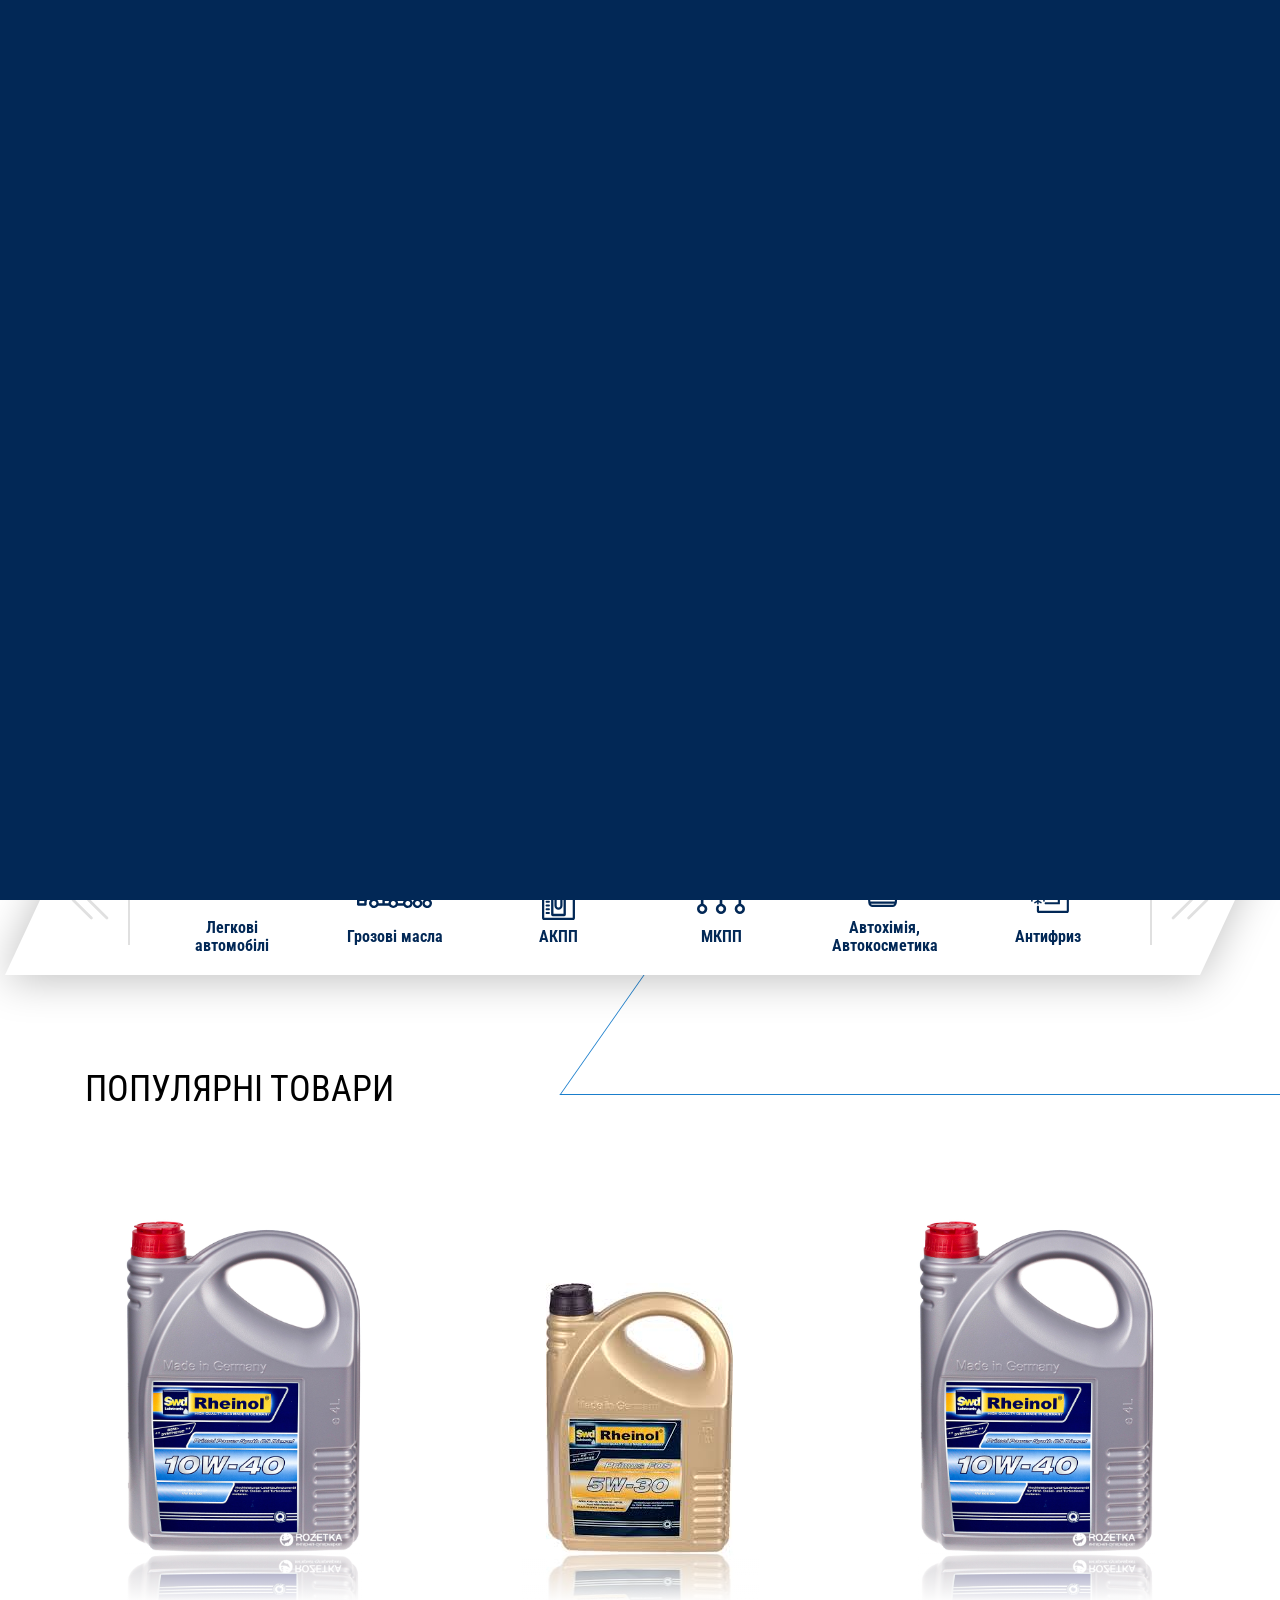
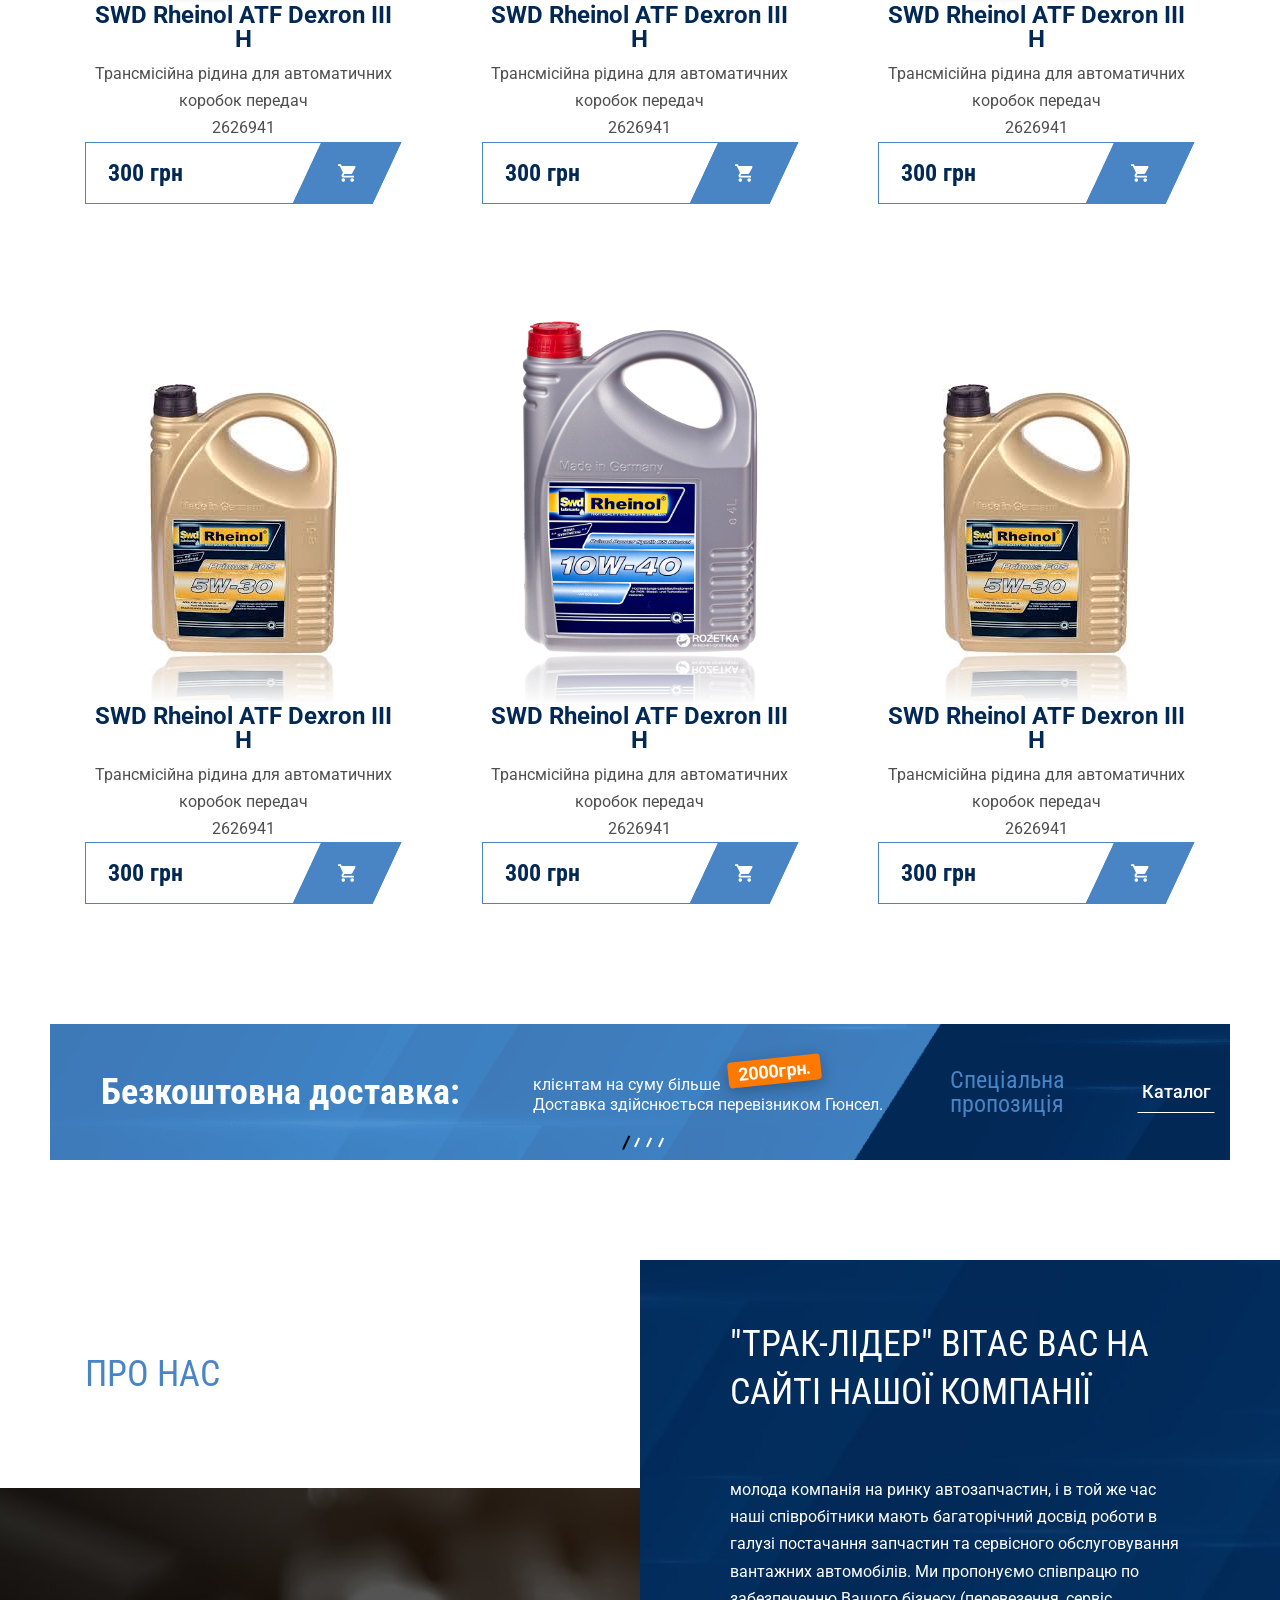
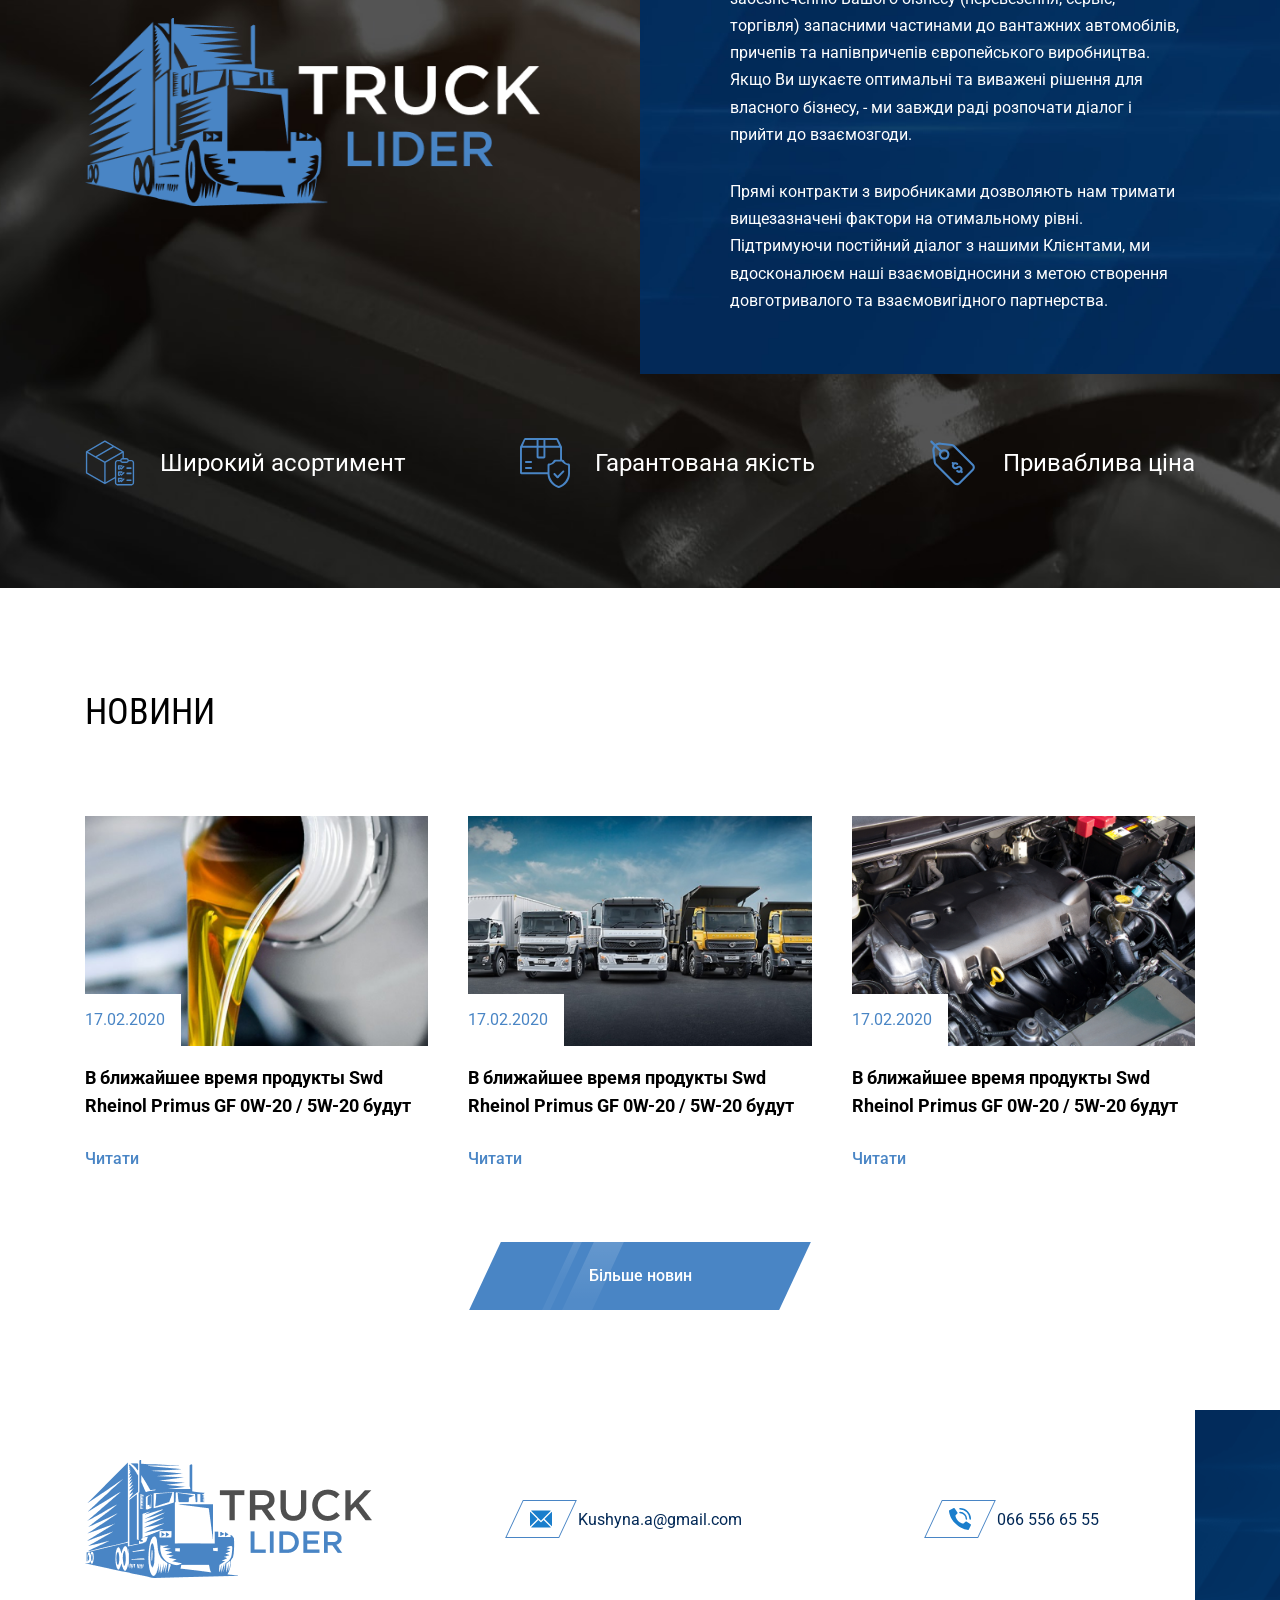
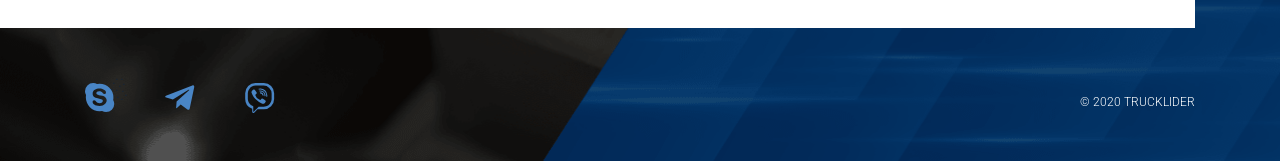
